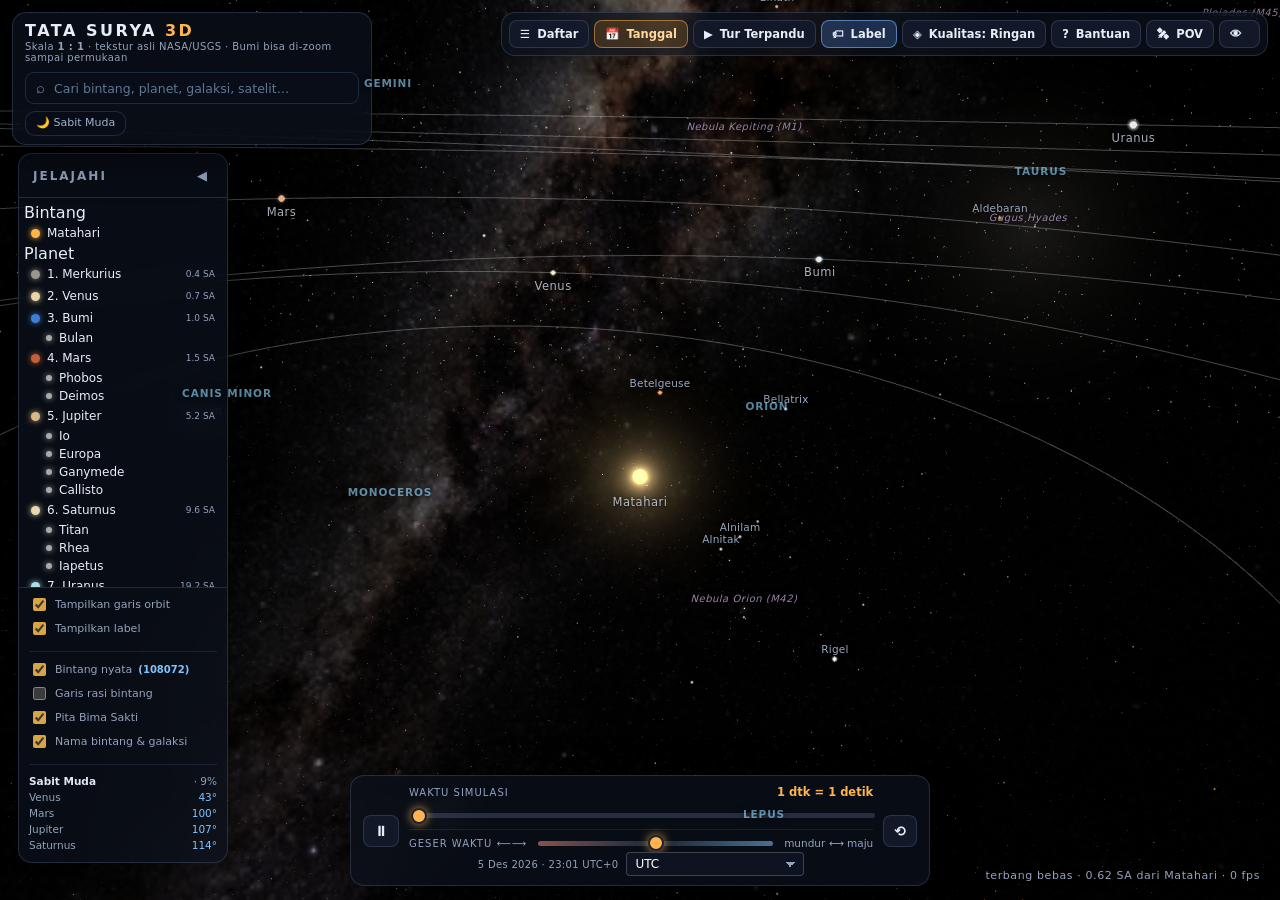
==== index.html @ 49a5f52f "feat: implement realistic multi-scale PBR surface rendering and authentic planetary skies for all bo" ====
<!DOCTYPE html>
<html lang="id">
<head>
<meta charset="utf-8">
<!-- ====================================================================
     VIEWPORT — DIPERBAIKI UNTUK RESPONSIF SEMUA PERANGKAT
     --------------------------------------------------------------------
     PERMINTAAN PENGGUNA: "buat responsif juga di semua devices seperti
     mobile"

     Versi sebelumnya memakai:
         maximum-scale=1, user-scalable=no
     Dua penanda itu MEMBLOKIR pengguna melakukan pinch-zoom halaman —
     melanggar aksesibilitas (WCAG 1.4.4) dan membuat pengguna tidak bisa
     memperbesar teks kecil. Karena aplikasi ini sudah menangani pinch
     sendiri di kanvas (untuk zoom kamera), memblokir zoom halaman tidak
     diperlukan lagi.
     viewport-fit=cover tetap dipakai agar aman di layar berponi (notch).
     ==================================================================== -->
<meta name="viewport" content="width=device-width, initial-scale=1, viewport-fit=cover">
<meta name="theme-color" content="#05070d">
<meta name="mobile-web-app-capable" content="yes">
<meta name="apple-mobile-web-app-capable" content="yes">
<meta name="apple-mobile-web-app-status-bar-style" content="black-translucent">
<meta name="format-detection" content="telephone=no">
<title>Tata Surya 3D — Skala 1:1 dengan Tekstur Asli NASA</title>
<meta name="description" content="Tata surya 3D skala 1:1 dengan tekstur permukaan asli NASA/USGS. Zoom sampai permukaan planet, simulasi waktu dari detik hingga abad.">
<style>
/* =======================================================================
   Gaya tampilan — layar penuh, kaca gelap, aksen hangat
   ======================================================================= */

:root {
  --bg: #05070d;
  --panel: rgba(12, 17, 28, 0.72);
  --panel-solid: rgba(12, 17, 28, 0.94);
  --border: rgba(140, 170, 220, 0.20);
  --text: #e8eef8;
  --muted: #93a3bd;
  --accent: #ffb44d;
  --accent2: #6fb6ff;
  --shadow: 0 10px 40px rgba(0, 0, 0, 0.55);
}

* { box-sizing: border-box; }

html, body {
  margin: 0; padding: 0; width: 100%; height: 100%;
  overflow: hidden; background: var(--bg);
  font-family: "Segoe UI", system-ui, -apple-system, Roboto, "Helvetica Neue", Arial, sans-serif;
  color: var(--text);
  -webkit-font-smoothing: antialiased;
  user-select: none;
}

#app { position: fixed; inset: 0; }
#scene {
  position: absolute; inset: 0; width: 100%; height: 100%; display: block;
  /* PENTING untuk HP: matikan gestur bawaan peramban pada kanvas (pinch
     zoom halaman, pan, double-tap zoom). Tanpa ini, cubitan pengguna
     "bertarung" dengan gestur peramban -> tampilan terasa bolak-balik /
     ter-inversi, dan halaman ikut ter-zoom. */
  touch-action: none;
  -webkit-user-select: none; user-select: none;
  -webkit-tap-highlight-color: transparent;
}

.ui { position: absolute; inset: 0; pointer-events: none; z-index: 10; }
/* chip kecil untuk mengembalikan UI saat mode sembunyi */
.ui-show {
  display: none;
  position: fixed; right: 14px; bottom: 14px; z-index: 300;
  padding: 9px 14px; border-radius: 999px;
  border: 1px solid rgba(120,160,220,.35);
  background: rgba(9,14,26,.85); color: #dfe9fa;
  font-size: 12.5px; cursor: pointer;
}
/* =====================================================================
   MODE SEMBUNYIKAN UI — langit bersih tanpa panel
   ---------------------------------------------------------------------
   Tombol 👁 menambah class hide-ui di body. Semua panel (.ui) disembunyikan
   kecuali chip .ui-show. Label langit ikut disembunyikan supaya tidak ada
   teks yang mengganggu.
   ===================================================================== */
body.hide-ui .ui { display: none; }
body.hide-ui .ui-show { display: block; }
.ui > * { pointer-events: auto; }

/* =======================================================================
   PITA VERTIKAL (band) — dipakai di HP
   ----------------------------------------------------------------------
   Nilai ini adalah CADANGAN; saat aplikasi berjalan, measureBands() di
   60-main.js mengukurnya dari tinggi bilah waktu yang sebenarnya dan
   menimpanya. Dengan begitu tidak ada elemen yang bertumpuk di perangkat
   mana pun (tinggi bilah waktu berbeda-beda karena teks membungkus,
   safe-area, dan ukuran font sistem).
   ======================================================================= */
:root {
  --band-safe: env(safe-area-inset-bottom, 0px);
  --band-time: 168px;
  --band-tools: 64px;
}

/* ---------------- panel kaca ---------------- */
.panel {
  position: absolute;
  background: var(--panel);
  border: 1px solid var(--border);
  border-radius: 14px;
  backdrop-filter: blur(14px) saturate(1.3);
  -webkit-backdrop-filter: blur(14px) saturate(1.3);
  box-shadow: var(--shadow);
  /* Panel UI SELALU di atas label 3D (label punya z-index 1).
     Tanpa ini, label benda (mis. "Mars") tercetak menembus panel info. */
  z-index: 5;
}

/* ---------------- judul ---------------- */
.title-panel {
  top: 12px; left: 12px;
  padding: 8px 12px;
  /* lebar dibatasi supaya tidak melebar menabrak toolbar / panel lain */
  max-width: min(360px, calc(100vw - 24px));
  /* DAFTAR HASIL pencarian berada DI DALAM panel ini. Nilainya lebih tinggi
     dari sidebar JELAJAHI (z-index 5) supaya daftar hasil TIDAK tertutup
     sidebar bila sidebar tidak di-hide. */
  z-index: 50;
}
.title-main { font-size: 16px; font-weight: 700; letter-spacing: 2.5px; }
.title-main span { color: var(--accent); }
.title-sub {
  font-size: 10px; color: var(--muted); letter-spacing: 0.4px; margin-top: 1px;
  /* bungkus ke baris berikutnya, jangan meluber keluar panel */
  overflow-wrap: anywhere;
}

/* ---------------- tombol ---------------- */
.btn {
  appearance: none; border: 1px solid var(--border);
  background: rgba(20, 28, 44, 0.85);
  color: var(--text); font-size: 11.5px; font-weight: 600;
  padding: 6px 10px; border-radius: 8px; cursor: pointer;
  transition: background .15s, border-color .15s, transform .08s, color .15s;
  font-family: inherit;
  white-space: nowrap;
}
.btn:hover { background: rgba(38, 52, 78, 0.95); border-color: rgba(140, 170, 220, 0.42); }
.btn:active { transform: translateY(1px); }
.btn.primary { background: rgba(255, 160, 40, 0.16); border-color: rgba(255, 180, 77, 0.5); color: #ffd9a0; }
.btn.primary:hover { background: rgba(255, 160, 40, 0.28); }
.btn.primary.active { background: rgba(255, 120, 40, 0.32); border-color: #ff9a3c; color: #fff; }
.btn.small { padding: 7px 11px; font-size: 12px; }
.btn.icon { padding: 7px 10px; font-size: 14px; }
.btn.active { background: rgba(90, 150, 255, 0.24); border-color: rgba(120, 180, 255, 0.6); }

.top-buttons {
  top: 12px; right: 12px;
  display: flex; gap: 5px; padding: 7px;
  /* Toolbar TIDAK BOLEH membungkus (wrap) — kalau membungkus, tombolnya
     menimpa panel di bawahnya (keluhan "UI bertumpuk"). Kalau ruang kurang,
     toolbar digeser horizontal, bukan turun baris. */
  flex-wrap: nowrap;
  max-width: calc(100vw - 36px);
  overflow-x: auto;
  overflow-y: hidden;
  scrollbar-width: none;
}
.top-buttons::-webkit-scrollbar { display: none; }
.top-buttons .btn { flex: 0 0 auto; }
.top-buttons .btn .bi { margin-right: 7px; }

/* ---------------- daftar benda ---------------- */
.sidebar {
  /* ====================================================================
     POSISI SIDEBAR — DI BAWAH PANEL JUDUL **DAN** PANEL PENCARIAN
     --------------------------------------------------------------------
     KELUHAN PENGGUNA: "ini ui search nya menimpa ini tertumpuk"

     BUG YANG DIPERBAIKI: ada DUA deklarasi `top` di blok ini —
         top: 140px;                       (dihitung manual, sia-sia)
         top: var(--title-bottom, 92px);   (menimpa yang pertama!)
     `--title-bottom` hanya mengukur tinggi PANEL JUDUL, tidak menghitung
     panel PENCARIAN yang ada di antaranya. Akibatnya sidebar mulai di
     ~92px dan panel pencarian menimpanya.

     PERBAIKAN: `--title-bottom` diukur oleh measureBands() dan kini sudah
     DITAMBAH tinggi panel pencarian + jarak (lihat 60-main.js). Deklarasi
     `top: 140px` yang sia-sia DIHAPUS supaya tidak ada kebingungan.
     Nilai cadangan 92px -> 150px bila JS belum jalan.
     ==================================================================== */
  top: var(--title-bottom, 150px);
  left: 14px; width: 210px;
  max-height: calc(100vh - 180px);
  display: flex; flex-direction: column;
  transition: transform .3s cubic-bezier(.4,0,.2,1), opacity .3s;
}

/* Di desktop lebar sedang judul bisa lebih tinggi dari 74 px; beri jarak
   supaya sidebar tidak menutupi subjudul (terbukti di uji 1280x800:
   panel judul 100 px tinggi sementara sidebar mulai di 92 px). */
@media (min-width: 641px) and (max-width: 1180px) {
  /* ====================================================================
     BUG YANG DIPERBAIKI — ANGKA TETAP 122px MENIMPA POSISI TERUKUR
     --------------------------------------------------------------------
     KELUHAN PENGGUNA: "masih bertumpuk tapi beda tumpukan" (panel JELAJAHI
     menimpa kotak pencarian).

     AKAR MASALAH: media query ini memaksa `top: 122px` dengan ANGKA TETAP,
     sementara aturan utama memakai `top: var(--title-bottom, 150px)` yang
     diukur otomatis dari tinggi panel judul + pencarian. Karena CSS di
     dalam media query datang BELAKANGAN, angka 122px MENIMPA hasil ukur —
     dan 122px terlalu kecil sekarang (panel judul berisi kotak pencarian,
     tingginya ~150px). Akibatnya sidebar naik menimpa kotak pencarian.

     PERBAIKAN: pakai variabel yang sama seperti aturan utama, sehingga
     posisi selalu mengikuti hasil pengukuran (tidak mungkin bertumpuk).
     ==================================================================== */
  .sidebar { top: var(--title-bottom, 150px); max-height: calc(100vh - 240px); }
  .info-panel { top: var(--title-bottom, 150px); }
}
.sidebar.hidden { transform: translateX(-260px); opacity: 0; pointer-events: none; }
.sidebar-head {
  display: flex; justify-content: space-between; align-items: center;
  padding: 11px 14px; font-size: 12px; font-weight: 700;
  letter-spacing: 2px; color: var(--muted); text-transform: uppercase;
  border-bottom: 1px solid var(--border);
}
.sidebar-list { overflow-y: auto; overflow-x: hidden; padding: 5px; flex: 1; }
.sidebar-list::-webkit-scrollbar { width: 6px; }
.sidebar-list::-webkit-scrollbar-track { background: transparent; }
.sidebar-list::-webkit-scrollbar-thumb { background: rgba(140,170,220,.28); border-radius: 3px; }
.sidebar-list::-webkit-scrollbar-thumb:hover { background: rgba(140,170,220,.45); }
.sidebar-foot {
  padding: 7px 10px 9px; border-top: 1px solid var(--border);
  display: flex; flex-direction: column; gap: 5px; font-size: 11px; color: var(--muted);
}
.chk { display: flex; align-items: center; gap: 6px; cursor: pointer; }
.chk input { accent-color: var(--accent); cursor: pointer; }
.chk span { font-size: 11.5px; }
.item {
  display: flex; align-items: center; gap: 7px;
  padding: 4px 7px; border-radius: 6px; cursor: pointer;
  transition: background .1s; font-size: 12px;
}
.item:hover { background: rgba(90, 130, 200, 0.12); }
.item.active { background: rgba(255, 170, 60, 0.12); }
.item .dot {
  width: 9px; height: 9px; border-radius: 50%; flex: none;
  box-shadow: 0 0 6px currentColor;
}
.item .nm { flex: 1; font-size: 12px; overflow: hidden; text-overflow: ellipsis; white-space: nowrap; }
.item .meta { font-size: 9px; color: var(--muted); }
.item.sub { padding-left: 22px; font-size: 11px; padding-top: 2px; padding-bottom: 2px; }
.item.sub .dot { width: 6px; height: 6px; }

/* ---------------- panel info ---------------- */
.info-panel {
  top: 80px; right: 14px; width: 280px;
  padding: 10px 12px 10px;
  display: none;
}
.info-panel.show { display: block; animation: slideIn .28s cubic-bezier(.2,.9,.3,1); }
@keyframes slideIn { from { opacity: 0; transform: translateX(24px); } to { opacity: 1; transform: none; } }
.info-head { display: flex; justify-content: space-between; align-items: flex-start; gap: 8px; margin-bottom: 8px; }
.info-name { font-size: 17px; font-weight: 700; letter-spacing: .2px; }
.info-type { font-size: 10px; color: var(--accent); letter-spacing: 1.2px; text-transform: uppercase; margin-top: 1px; }
.info-table { font-size: 11.5px; }
.info-table .row { display: flex; justify-content: space-between; gap: 10px; padding: 4px 0; }
.info-table .k { color: var(--muted); flex: none; }
.info-table .v { text-align: right; }
.info-actions { display: flex; gap: 6px; margin-top: 10px; }
.info-actions .btn { flex: 1; }

/* ---------------- bilah waktu ---------------- */
.timebar {
  bottom: 14px; left: 50%; transform: translateX(-50%);
  width: min(580px, calc(100vw - 28px));
  padding: 9px 12px;
  display: flex; align-items: center; gap: 10px;
}
.time-mid { flex: 1; }
.time-row { display: flex; justify-content: space-between; align-items: baseline; margin-bottom: 4px; }
.time-label { font-size: 10px; letter-spacing: 1px; color: var(--muted); text-transform: uppercase; }
.time-speed { font-size: 11.5px; font-weight: 700; color: var(--accent); }
.time-date { font-size: 10px; color: var(--muted); margin-top: 3px; text-align: center; letter-spacing: .3px; }

/* --- slider geser waktu (scrub) --- */
.time-scrub-row {
  align-items: center;
  gap: 9px;
  margin: 7px 0 3px;
  padding-top: 7px;
  border-top: 1px solid rgba(140, 170, 220, 0.12);
}
.time-scrub-row .time-label { flex: none; white-space: nowrap; }
.time-scrub-row #timeScrub {
  flex: 1;
  min-width: 0;
  /* trek dua arah: merah redup (mundur) - netral - biru (maju) */
  background: linear-gradient(90deg,
    rgba(240, 138, 122, 0.55) 0%,
    rgba(140, 170, 220, 0.22) 42%,
    rgba(140, 170, 220, 0.22) 58%,
    rgba(122, 196, 255, 0.55) 100%);
}
.time-scrub-val {
  flex: none;
  font-size: 10.5px;
  color: var(--muted);
  min-width: 62px;
  text-align: right;
  font-variant-numeric: tabular-nums;
  transition: color .15s;
}
.time-scrub-val.aktif { color: var(--accent); font-weight: 700; }

/* Di layar sentuh (HP/tablet) slider geser harus nyaman disentuh:
   label di baris atas, slider selebar mungkin, nilai di kanan. */
@media (max-width: 640px), (pointer: coarse) {
  .time-scrub-row {
    display: grid;
    grid-template-columns: 1fr auto;
    grid-template-rows: auto auto;
    gap: 4px 8px;
    margin: 6px 0 2px;
  }
  .time-scrub-row .time-label { grid-column: 1; grid-row: 1; }
  .time-scrub-val { grid-column: 2; grid-row: 1; min-width: 58px; }
  .time-scrub-row #timeScrub {
    grid-column: 1 / -1;
    grid-row: 2;
    width: 100%;
    /* target sentuh: area ketuk 24 px walau trek tetap tipis */
    height: 24px;
    background-size: 100% 5px;
    background-position: center;
    background-repeat: no-repeat;
  }
  .time-scrub-row #timeScrub::-webkit-slider-thumb {
    width: 26px; height: 26px;
  }
  .time-scrub-row #timeScrub::-moz-range-thumb {
    width: 24px; height: 24px;
  }
}
input[type=range] {
  -webkit-appearance: none; appearance: none;
  width: 100%; height: 5px; border-radius: 3px; outline: none;
  background: linear-gradient(90deg, rgba(255,170,60,.75) var(--fill, 10%), rgba(140,170,220,.22) var(--fill, 10%));
  cursor: pointer;
}
input[type=range]::-webkit-slider-thumb {
  -webkit-appearance: none; appearance: none;
  width: 16px; height: 16px; border-radius: 50%;
  background: var(--accent); border: 2px solid #1a2336;
  box-shadow: 0 0 10px rgba(255, 180, 77, .8); cursor: pointer;
}
input[type=range]::-moz-range-thumb {
  width: 14px; height: 14px; border-radius: 50%;
  background: var(--accent); border: 2px solid #1a2336; cursor: pointer;
}

/* ---------------- bantuan ---------------- */
.help-panel {
  top: 50%; left: 50%; transform: translate(-50%, -50%);
  width: min(470px, calc(100vw - 40px));
  padding: 16px 18px; display: none; z-index: 40;
}
.help-panel.show { display: block; animation: popIn .22s cubic-bezier(.2,.9,.3,1); }
@keyframes popIn { from { opacity: 0; transform: translate(-50%, -48%) scale(.97); } to { opacity: 1; transform: translate(-50%, -50%) scale(1); } }
.help-table { width: 100%; border-collapse: collapse; font-size: 12.5px; }
.help-table td { padding: 5px 0; border-bottom: 1px solid rgba(140,170,220,.1); }
.help-table td:first-child { width: 42%; color: var(--accent2); }
kbd {
  display: inline-block; padding: 1px 6px; margin: 0 1px;
  border-radius: 5px; border: 1px solid rgba(140,170,220,.3);
  background: rgba(30, 42, 64, 0.9); font-size: 11px; font-family: inherit;
}
.help-note { margin-top: 11px; font-size: 11.5px; color: var(--muted); line-height: 1.5; }

.mini {
  appearance: none; background: transparent; border: 0; color: var(--muted);
  font-size: 13px; cursor: pointer; padding: 3px 6px; border-radius: 6px;
}
.mini:hover { color: var(--text); background: rgba(140,170,220,.14); }

/* ---------------- latar gelap saat panel terbuka (HP) ----------------
   Menutup laci/bantuan/modal dengan satu ketukan, dan mencegah pengguna
   berinteraksi dengan kanvas di belakangnya. */
.ui-backdrop {
  position: fixed; inset: 0;
  background: rgba(3, 6, 12, 0.62);
  backdrop-filter: blur(3px);
  -webkit-backdrop-filter: blur(3px);
  /* z-index 29: di atas bilah waktu (26), tombol lepas fokus (27), dan
     panel info (28) — tetapi DI BAWAH laci (30) dan modal bantuan/POV (70).
     Jadi saat laci terbuka, laci tetap terang di atas backdrop; saat
     bantuan/POV terbuka, keduanya juga di atas backdrop. */
  z-index: 29;
  display: none;
  /* backdrop harus menerima ketukan walau induknya (#uiRoot) punya
     pointer-events:none — tanpa ini ia tidak bisa diklik sama sekali. */
  pointer-events: auto;
}
.ui-backdrop.show { display: block; animation: fadeIn .18s ease; }
@keyframes fadeIn { from { opacity: 0; } to { opacity: 1; } }

/* ---------------- tombol lepas fokus ----------------
   Muncul saat kamera sedang mengikuti sebuah benda (mode ikuti), supaya
   pengguna bisa keluar tanpa menebak. Di desktop ada tombol Esc/Spasi,
   tapi tombol ini tetap berguna (dan wajib di HP).
   Posisi desktop: tengah-bawah, di atas bilah waktu. */
.focus-exit {
  display: none;
  position: absolute;
  bottom: 132px; left: 50%;
  transform: translateX(-50%);
  z-index: 27;
  border-radius: 20px;
  padding: 8px 16px;
  min-height: 40px;
  font-size: 12px;
  background: rgba(20, 28, 44, 0.92);
}
.focus-exit.show { display: inline-flex; align-items: center; }

/* ---------------- label melayang ---------------- */
#labelLayer { position: absolute; inset: 0; pointer-events: none; overflow: hidden; z-index: 1; }
/* =======================================================================
   LABEL NAMA BINTANG — TEKS BIASA (bukan card)
   -----------------------------------------------------------------------
   KELUHAN PENGGUNA: "untuk penamaan yg di dalam card gini coba buat jadi
   text biasa saja, kalo cursor lewat ke sana jadi tidak bisa scroll zoom
   in zoom out"

   MASALAH: label memakai gaya "card" (background + border + padding).
   Walaupun #labelLayer sudah pointer-events:none, label yang tampak
   seperti tombol membuat pengguna mengira area itu menangkap klik —
   dan memang ada elemen lain (star-focus-panel) yang benar-benar
   menangkap scroll.

   PERBAIKAN:
     1. Gaya label diubah menjadi TEKS BIASA: tanpa background, tanpa
        border, tanpa padding — hanya teks dengan bayangan tipis supaya
        terbaca di atas langit.
     2. pointer-events: none DIPERTEGAS (termasuk untuk anak elemen).
   ======================================================================= */
.flabel {
  position: absolute; transform: translate(-50%, -50%);
  font-size: 11.5px; letter-spacing: .5px; white-space: nowrap;
  color: #dfe9fa;
  /* teks biasa: tanpa kotak/card. Bayangan tipis supaya tetap terbaca. */
  text-shadow: 0 1px 3px #000, 0 0 6px rgba(0,0,0,.85);
  padding: 0; border-radius: 0;
  background: none; border: none;
  /* label TIDAK boleh menangkap event mouse sama sekali */
  pointer-events: none;
  user-select: none;
}
#labelLayer, #labelLayer * { pointer-events: none; }
.flabel.moon { font-size: 10.5px; color: #b9c8e2; }
.flabel.small { opacity: .75; }

/* ---------------- HUD sudut ----------------
   Dulu di kanan-atas dan bisa tertimpa panel info; sekarang di kanan-bawah
   (di bawah bilah waktu pada layar sempit HUD disembunyikan). */
.hud-corner {
  position: absolute; bottom: 18px; right: 20px;
  font-size: 11px; color: var(--muted); letter-spacing: .6px;
  text-align: right; text-shadow: 0 1px 4px #000;
  pointer-events: none;
  max-width: 30vw;
}

/* ---------------- pemuat ---------------- */
#loader, #errorBox {
  position: fixed; inset: 0; z-index: 100;
  display: flex; align-items: center; justify-content: center;
  background: radial-gradient(1200px 700px at 50% 40%, #101a2e 0%, #05070d 70%);
  transition: opacity .7s ease;
}
#loader.done { opacity: 0; pointer-events: none; }
.loader-inner { text-align: center; width: min(420px, 86vw); }
.loader-title { font-size: 27px; font-weight: 700; letter-spacing: 7px; margin-bottom: 12px; }
.loader-title span { color: var(--accent); }
.loader-sub { font-size: 13px; color: var(--muted); margin-bottom: 22px; min-height: 18px; line-height: 1.5; }
.loader-bar {
  height: 4px; border-radius: 3px; overflow: hidden;
  background: rgba(140, 170, 220, 0.16); margin-bottom: 10px;
}
.loader-fill {
  height: 100%; width: 0%;
  background: linear-gradient(90deg, #ff9a3c, #ffd9a0);
  border-radius: 3px; transition: width .25s ease;
  box-shadow: 0 0 14px rgba(255, 170, 60, .8);
}
.loader-pct { font-size: 12px; color: var(--accent); font-weight: 700; letter-spacing: 1px; }
.loader-hint { font-size: 11px; color: #6d7f9c; margin-top: 18px; line-height: 1.5; }

/* =======================================================================
   RESPONSIF — semua perangkat
   ----------------------------------------------------------------------
   Prinsip:
     • Panel yang saling menimpa DILARANG: setiap elemen punya "band"
       vertikal sendiri (atas / tengah / bawah).
     • Target sentuh minimal 44x44 px (pedoman WCAG / Apple HIG).
     • Toolbar TIDAK membungkus (wrap) di desktop — kalau tidak, tombolnya
       menimpa panel di bawahnya seperti pada laporan pengguna.
     • Di HP, toolbar jadi satu baris ikon (label disembunyikan), panel
       info jadi bottom-sheet, dan bilah waktu tetap di bawah.
   ======================================================================= */

/* --- tablet & layar sedang --- */
@media (max-width: 1180px) {
  .top-buttons { gap: 6px; padding: 8px; }
  .btn { padding: 8px 10px; font-size: 12px; }
  .sidebar { width: 208px; }
  .info-panel { width: 268px; }
}

@media (max-width: 980px) {
  .title-sub { display: none; }
  .title-panel { padding: 9px 13px; }
  .title-main { font-size: 15px; letter-spacing: 2.5px; }
  /* daftar benda jadi laci: disembunyikan, bisa dibuka lewat tombol */
  .sidebar {
    width: 240px;
    transform: translateX(-260px);
    opacity: 0;
    pointer-events: none;
    z-index: 30;
    top: var(--title-bottom, 150px);
    max-height: calc(100vh - 260px);
  }
  .sidebar.open {
    transform: none; opacity: 1; pointer-events: auto;
  }
  /* Badge peristiwa jangan menutupi panel di bawah di layar pendek */
  .title-panel .event-badge { display: none; }
  .info-panel { width: 260px; }
  .hud-corner { display: none; }
  /* label 3D di bawah panel supaya tidak menembus */
  #labelLayer { z-index: 1; }
  /* Bilah waktu ikut disesuaikan: left/right penuh, transform dimatikan
     (kalau tidak, translateX(-50%) menggeser bilah keluar layar). */
  .timebar {
    left: 12px; right: 12px;
    width: auto;
    transform: none;
  }
}

/* --- HP: satu kolom, toolbar ikon, laci kiri & panel info --- */
@media (max-width: 640px) {
  .title-panel {
    top: calc(env(safe-area-inset-top, 0px) + 8px);
    left: 10px; right: 10px;
    margin-left: auto;
    margin-right: auto;
    width: calc(100% - 20px);
    max-width: 440px;
    padding: 8px 12px;
    text-align: center;
  }
  .title-main { font-size: 14px; letter-spacing: 2px; }
  .title-panel .search-box {
    margin: 8px auto 0;
    width: 100%;
  }

  /* Backdrop di atas panel judul saat laci terbuka */
  .ui-backdrop {
    z-index: 55;
  }

  /* Sidebar jadi laci geser kiri (left drawer) di HP */
  .sidebar {
    width: min(290px, calc(100vw - 44px));
    max-width: 320px;
    transform: translateX(calc(-100% - 30px));
    opacity: 0;
    pointer-events: none;
    z-index: 60;
    top: calc(env(safe-area-inset-top, 0px) + 8px);
    bottom: calc(env(safe-area-inset-bottom, 0px) + 8px);
    left: calc(env(safe-area-inset-left, 0px) + 8px);
    right: auto;
    height: auto;
    max-height: calc(100vh - 16px);
    max-height: calc(100dvh - 16px);
    border-radius: 14px;
    box-shadow: 0 12px 36px rgba(0,0,0,0.7), 0 0 0 1px rgba(140,170,220,0.22);
    transition: transform .28s cubic-bezier(.16,1,.3,1), opacity .25s ease;
  }
  .sidebar.open {
    transform: translateX(0);
    opacity: 1;
    pointer-events: auto;
  }
  /* tombol buka/tutup sidebar */
  #btnSidebar { display: block; }

  /* ======================================================================
     TATA LETAK HP — sistem "band" vertikal

  /* toolbar: tepat di atas bilah waktu */
  .top-buttons {
    top: auto;
    bottom: calc(var(--band-safe) + var(--band-time));
    left: calc(env(safe-area-inset-left, 0px) + 10px);
    right: calc(env(safe-area-inset-right, 0px) + 10px);
    display: flex;
    flex-wrap: nowrap;
    /* Trik centering + scroll: flex-start + auto-margin di ujung.
       Kalau muat, tombol terlihat terpusat; kalau tidak muat (HP 360 px),
       tombol pertama tetap terlihat utuh dan baris bisa digeser. */
    justify-content: flex-start;
    gap: 4px;
    padding: 4px;
    overflow-x: auto;
    overflow-y: hidden;
    -webkit-overflow-scrolling: touch;
    scrollbar-width: none;
  }
  .top-buttons::-webkit-scrollbar { display: none; }
  .top-buttons .btn:first-child { margin-left: auto; }
  .top-buttons .btn:last-child { margin-right: auto; }
  /* 7 tombol × 44 px + 6 × 4 px gap + 8 px padding = 340 px: muat utuh
     di viewport 390 px, dan tetap bisa digeser di 360 px.
     44 px = minimum target sentuh WCAG. */
  .top-buttons .btn {
    flex: 0 0 auto;
    min-width: 44px;
    min-height: 44px;
    padding: 7px;
    display: inline-flex;
    align-items: center;
    justify-content: center;
  }
  .top-buttons .btn .bt { display: none; }      /* hanya ikon */
  .top-buttons .btn .bi { font-size: 17px; line-height: 1; margin-right: 0; }

  /* panel info: bottom-sheet DI ATAS toolbar — tidak menutupi bilah waktu,
     dan tombol-tombolnya tetap bisa dijangkau jempol */
  .info-panel {
    top: auto;
    bottom: calc(var(--band-safe) + var(--band-time) + var(--band-tools));
    left: 10px; right: 10px;
    width: auto;
    max-height: 42vh;
    overflow-y: auto;
    padding: 12px 14px 11px;
    z-index: 28;
  }
  .info-panel.show { animation: fadeIn .2s ease; }
  .info-name { font-size: 17px; }
  .info-table { font-size: 12px; }
  .info-panel .info-actions { display: flex; gap: 6px; flex-wrap: wrap; }
  .info-panel .btn.small {
    flex: 1 1 auto; min-width: 88px; min-height: 42px;
    padding: 8px 10px; font-size: 12px;
  }

  /* bilah waktu: paling bawah, aman dari notch DAN home indicator */
  .timebar {
    bottom: calc(var(--band-safe) + 10px);
    left: calc(env(safe-area-inset-left, 0px) + 10px);
    right: calc(env(safe-area-inset-right, 0px) + 10px);
    width: auto;
    /* jangan pakai transform translateX(-50%) dari aturan dasar — kalau
       left/right sudah 10px, transform itu menggeser bilah keluar layar */
    transform: none;
    margin: 0;
    padding: 9px 11px;
    gap: 9px;
    border-radius: 12px;
    z-index: 26;
  }
  .time-label { font-size: 9.5px; letter-spacing: 1px; }
  .time-speed { font-size: 11px; }
  .time-date { flex-wrap: wrap; gap: 6px; justify-content: center; }
  #tzSelect { min-width: 130px; font-size: 12px; padding: 5px 7px; }
  .btn.icon, #btnPause, #btnNow {
    min-height: 42px; min-width: 42px; padding: 9px;
  }

  /* tombol lipat daftar: target sentuh 44 px (WCAG) */
  #btnSidebar {
    min-width: 44px; min-height: 44px;
    display: inline-flex; align-items: center; justify-content: center;
    font-size: 16px;
  }

  /* badge peristiwa: sudah di dalam panel judul — tinggal dirapikan */
  .event-badge {
    font-size: 10.5px; padding: 4px 9px;
    text-align: left;
  }

  /* panel bantuan & modal POV */
  .help-panel {
    top: calc(env(safe-area-inset-top, 0px) + 56px);
    left: 10px; right: 10px;
    width: auto;
    max-height: 62vh; overflow-y: auto;
    transform: none;
    z-index: 70;
  }
  /* animasi TANPA translate: aturan desktop memakai translate(-50%,-50%),
     dan kalau keyframe itu dipakai di HP (yang transform:none) panelnya
     tergeser keluar layar -> terpotong tepi kiri (terbukti di uji). */
  .help-panel.show { animation: fadeIn .18s ease; }
  .help-table { font-size: 12px; }
  .help-table td { padding: 6px 8px; }
  .earthview-modal {
    width: calc(100vw - 20px);
    max-width: 340px;
    max-height: 78vh;
    overflow-y: auto;
    padding: 13px;
    z-index: 70;
  }
  .evm-input { width: 100%; font-size: 14px; padding: 8px 10px; }
  .evm-btns { flex-direction: column; }
  .evm-btns button { min-height: 44px; }

  /* tombol lepas fokus: di HP taruh di atas (dekat judul) supaya tidak
     berebut ruang dengan toolbar & bilah waktu di bawah */
  .focus-exit {
    bottom: auto;
    top: calc(env(safe-area-inset-top, 0px) + 56px);
    left: 50%;
    transform: translateX(-50%);
    padding: 8px 16px;
    min-height: 40px;
    font-size: 12px;
    border-radius: 20px;
    z-index: 27;
    background: rgba(20, 28, 44, 0.92);
  }
}

/* --- layar sangat pendek (HP landscape): rapatkan --- */
@media (max-height: 560px) {
  .title-panel { display: none; }
  .top-buttons { bottom: calc(env(safe-area-inset-bottom, 0px) + var(--band-time)); }
  .info-panel {
    max-height: 34vh;
    bottom: calc(env(safe-area-inset-bottom, 0px) + var(--band-time) + var(--band-tools));
  }
  .event-badge { top: 8px; }
  /* di landscape bilah waktu dipadatkan: sembunyikan baris tanggal,
     tanggal sudah tampil di HUD */
  .time-date { display: none; }
}

/* --- desktop pendek: panel atas/bawah disesuaikan --- */
@media (max-height: 760px) and (min-width: 641px) {
  .title-sub { display: none; }
  /* Badge peristiwa disembunyikan di layar pendek: tanpa ini panel judul
     lebih tinggi dari slot yang tersedia dan badge "Purnama" terpotong
     oleh panel Jelajahi di bawahnya (terlihat di uji screenshot). */
  .title-panel .event-badge { display: none; }
  .title-panel { padding: 9px 14px 8px; }
  .title-main { font-size: 16px; }
  /* ==================================================================
     BUG YANG DIPERBAIKI — ANGKA TETAP 74px MENIMPA POSISI TERUKUR
     ------------------------------------------------------------------
     Sama seperti media query 641-1180px: angka tetap 74px menimpa
     `var(--title-bottom)` yang diukur otomatis, sehingga sidebar naik dan
     menimpa kotak pencarian (keluhan "masih bertumpuk tapi beda tumpukan").
     Sekarang memakai variabel yang sama -> selalu mengikuti hasil ukur.
     ================================================================== */
  .sidebar { top: var(--title-bottom, 150px); max-height: calc(100vh - 170px); }
  .info-panel { top: var(--title-bottom, 150px); max-height: calc(100vh - 190px); overflow-y: auto; }
}

/* --- HP sangat sempit (<=374 px): perkecil toolbar sedikit supaya
   7 tombol muat penuh tanpa perlu digeser. Target sentuh tetap 42 px
   (di atas minimum praktis 40 px), dan tombol tetap bisa digeser
   horizontal bila layarnya lebih sempit lagi. --- */
@media (max-width: 374px) {
  .top-buttons { gap: 3px; padding: 3px; }
  .top-buttons .btn { min-width: 42px; min-height: 42px; padding: 6px; }
  .top-buttons .btn .bi { font-size: 16px; }
}

/* =======================================================================
   RESPONSIF TAMBAHAN — SEMUA PERANGKAT
   -----------------------------------------------------------------------
   PERMINTAAN PENGGUNA: "buat responsif juga di semua devices seperti
   mobile"

   Media query yang SUDAH ADA menangani: <=374px, <=640px, <=980px,
   <=1180px, tinggi <=560px, tinggi 560-760px.

   Yang DITAMBAHKAN di sini adalah celah yang belum tertangani:
     1. TABLET PORTRAIT (641-900px)
     2. HP LANDSCAPE (tinggi <= 500px)
     3. LAYAR SANGAT BESAR (>1920px)
     4. SAFE AREA (layar berponi) untuk semua ukuran
     5. Penyesuaian ORIENTASI
     6. TARGET SENTUH (perangkat sentuh)
     7. Preferensi "kurangi gerak"
   ======================================================================= */

/* ---- 1. TABLET PORTRAIT (641-900px) ---- */
@media (min-width: 641px) and (max-width: 900px) {
  .sidebar { width: 200px; }
  .info-panel { width: 250px; }
  .title-sub { font-size: 10.5px; }
  .timebar { left: 12px; right: 12px; }
}

/* ---- 2. HP LANDSCAPE (tinggi <= 500px) ---- */
@media (max-height: 500px) and (orientation: landscape) {
  .title-panel {
    top: calc(env(safe-area-inset-top, 0px) + 6px);
    left: 8px; padding: 5px 10px;
  }
  .title-main { font-size: 13px; letter-spacing: 2px; }
  .title-sub { display: none; }
  .search-box { margin-top: 5px; padding: 4px 8px; }
  #searchInput { font-size: 11.5px; }
  .search-results { max-height: 180px; }

  .top-buttons {
    top: calc(env(safe-area-inset-top, 0px) + 6px);
    right: 8px; gap: 4px; padding: 5px;
  }
  .btn { padding: 6px 8px; font-size: 11px; }

  /* bilah waktu di kiri bawah, tidak lagi di tengah */
  .timebar {
    left: 8px; right: auto;
    bottom: calc(env(safe-area-inset-bottom, 0px) + 6px);
    max-width: 46vw;
    transform: none;
    padding: 6px 10px;
  }
  .hud { font-size: 10px; }
  .info-panel { max-height: 40vh; }
  .sidebar {
    top: calc(env(safe-area-inset-top, 0px) + 6px);
    bottom: calc(env(safe-area-inset-bottom, 0px) + 6px);
    left: calc(env(safe-area-inset-left, 0px) + 6px);
    width: min(280px, 45vw);
    max-height: calc(100vh - 12px);
    max-height: calc(100dvh - 12px);
  }
}

/* ---- 3. LAYAR SANGAT BESAR (>1920px) ---- */
@media (min-width: 1921px) {
  .title-main { font-size: 22px; letter-spacing: 5px; }
  .title-sub { font-size: 13px; }
  .sidebar { width: 288px; }
  .sidebar-list { font-size: 14px; }
  .info-panel { width: 340px; font-size: 13.5px; }
  .btn { padding: 11px 16px; font-size: 14px; }
  .search-box { padding: 9px 13px; }
  #searchInput { font-size: 14.5px; }
  .sr-item { font-size: 13.5px; padding: 8px 13px; }
  .hud { font-size: 13px; }
  .flabel { font-size: 14px; }
}

/* ---- 4. SAFE AREA (layar berponi) untuk semua ukuran ---- */
@supports (padding: env(safe-area-inset-left)) {
  @media (min-width: 641px) {
    .sidebar { left: calc(18px + env(safe-area-inset-left, 0px)); }
  }
  .info-panel { right: calc(18px + env(safe-area-inset-right, 0px)); }
  .timebar { bottom: calc(14px + env(safe-area-inset-bottom, 0px)); }
}

/* ---- 5. PENYESUAIAN ORIENTASI ---- */
@media (orientation: portrait) and (max-width: 640px) {
  .info-panel { max-height: 34vh; }
}
@media (orientation: landscape) and (min-width: 641px) {
  .sidebar { max-height: calc(100vh - 190px); }
}

/* ---- 6. TARGET SENTUH: perbesar area sentuh ---- */
@media (pointer: coarse) {
  .btn { min-height: 38px; }
  .sidebar-list .body-item { min-height: 38px; }
  .sr-item { min-height: 38px; }
  .chk input[type="checkbox"] { width: 17px; height: 17px; }
}

/* ---- 7. HORMATI PENGATURAN "KURANGI GERAK" ---- */
@media (prefers-reduced-motion: reduce) {
  *, *::before, *::after {
    animation-duration: .01ms !important;
    animation-iteration-count: 1 !important;
    transition-duration: .01ms !important;
  }
}

/* =======================================================================
   PANEL TANGGAL & PERISTIWA LANGIT
   ======================================================================= */
.date-panel {
  position: fixed;
  top: 86px;             /* di bawah toolbar (toolbar berakhir ≈ 78 px) */
  left: 50%;
  transform: translateX(-50%);
  width: min(420px, calc(100vw - 32px));
  /* Batas tinggi harus memperhitungkan: top (86 px) + bilah waktu di bawah
     (--band-time) + margin. Sebelumnya calc(100vh - 150px) membuat panel
     turun sampai menimpa bilah waktu (terbukti di uji screenshot: chip
     terakhir terpotong dan label timeline tertutup). */
  max-height: calc(100vh - 86px - var(--band-time, 150px) - 12px);
  background: rgba(10, 14, 24, 0.96);
  border: 1px solid rgba(120, 160, 220, 0.28);
  border-radius: 14px;
  box-shadow: 0 18px 50px rgba(0, 0, 0, 0.6);
  z-index: 60;
  display: flex;
  flex-direction: column;
  backdrop-filter: blur(10px);
}
.date-panel.hidden { display: none; }

.dp-head {
  display: flex; align-items: center; justify-content: space-between;
  padding: 12px 14px; border-bottom: 1px solid rgba(120, 160, 220, 0.18);
}
.dp-title { font-size: 13px; font-weight: 600; letter-spacing: 0.2px; }
.dp-close {
  background: none; border: none; color: #9ab; cursor: pointer;
  font-size: 15px; padding: 2px 6px; border-radius: 6px;
}
.dp-close:hover { background: rgba(255, 255, 255, 0.08); color: #fff; }

.dp-body { padding: 12px 14px 16px; overflow-y: auto; }

.dp-row { display: flex; align-items: center; gap: 10px; margin-bottom: 8px; }
.dp-row label { font-size: 11.5px; color: #8fa4bd; min-width: 74px; }
.dp-row-2 { gap: 8px; }
.dp-row-2 .dp-input { flex: 1; min-width: 0; }

.dp-input {
  flex: 1; background: rgba(255, 255, 255, 0.06);
  border: 1px solid rgba(120, 160, 220, 0.22);
  border-radius: 8px; color: #e8eef8; padding: 7px 9px;
  font-size: 12px; font-family: inherit;
}
.dp-input:focus { outline: none; border-color: rgba(140, 190, 255, 0.55); }

.dp-btns { display: flex; gap: 8px; margin: 10px 0 8px; }
.dp-btns .btn { flex: 1; }

.dp-quick { display: flex; gap: 5px; flex-wrap: wrap; margin-bottom: 10px; }
.dp-chip {
  background: rgba(255, 255, 255, 0.05);
  border: 1px solid rgba(120, 160, 220, 0.18);
  border-radius: 20px; color: #9fb4cc; font-size: 10.5px;
  padding: 4px 9px; cursor: pointer; font-family: inherit;
}
.dp-chip:hover { background: rgba(140, 190, 255, 0.16); color: #fff; }

/* chip pemilih jenis peristiwa (pencarian universal) */
.dp-chips {
  display: flex; flex-wrap: wrap; gap: 5px;
  margin-bottom: 9px;
}
.dp-chips .dp-chip {
  font-size: 10.5px;
  opacity: 0.55;
  transition: opacity .15s, background .15s, border-color .15s;
}
.dp-chips .dp-chip.on {
  opacity: 1;
  background: rgba(90, 150, 255, 0.20);
  border-color: rgba(120, 180, 255, 0.55);
  color: #e8f0fb;
}
/* baris ringkasan hasil pencarian */
.dp-result-count {
  font-size: 10.5px; color: #7fc4ff;
  padding: 4px 2px 7px;
  font-variant-numeric: tabular-nums;
}

.dp-current {
  font-size: 11.5px; color: #7fc4ff; padding: 7px 9px;
  background: rgba(60, 120, 200, 0.12);
  border-radius: 8px; margin-bottom: 12px;
  font-variant-numeric: tabular-nums;
}

.dp-section { margin-top: 12px; }
.dp-section-title {
  font-size: 10.5px; text-transform: uppercase; letter-spacing: 0.8px;
  color: #6d8299; margin-bottom: 7px;
}

.dp-events, .dp-results { display: flex; flex-direction: column; gap: 5px; }
/* Daftar hasil pencarian: di desktop dibatasi 260 px dengan scroll sendiri
   (panel desktop jarang lebih tinggi dari itu). Di HP batas ini dilepas —
   lihat media query — supaya cukup satu scroll panel saja. */
.dp-results { max-height: 260px; overflow-y: auto; margin-top: 8px; }

.dp-event, .dp-result {
  display: flex; align-items: flex-start; gap: 8px;
  padding: 7px 9px; border-radius: 8px;
  background: rgba(255, 255, 255, 0.035);
  border: 1px solid rgba(120, 160, 220, 0.1);
  font-size: 11.5px;
}
.dp-result { cursor: pointer; }
.dp-result:hover { background: rgba(140, 190, 255, 0.14); }
.dp-event.penting {
  background: rgba(255, 170, 60, 0.13);
  border-color: rgba(255, 190, 90, 0.4);
}
.dp-ev-ikon { font-size: 14px; line-height: 1.2; }
.dp-ev-text { display: flex; flex-direction: column; gap: 1px; min-width: 0; }
.dp-ev-text b { color: #dfe8f4; font-weight: 600; }
.dp-ev-text i { color: #8fa4bd; font-style: normal; font-size: 10.5px; }
.dp-empty { font-size: 11px; color: #6d8299; padding: 6px 0; }

/* lencana peristiwa — DI DALAM panel judul (dulu position:fixed dan
   menimpa judul/toolbar; sekarang mengalir normal di bawah judul) */
.event-badge {
  margin-top: 7px;
  font-size: 11px; padding: 4px 10px; border-radius: 10px;
  background: rgba(10, 14, 24, 0.55); color: #9fb4cc;
  border: 1px solid rgba(120, 160, 220, 0.2);
  display: inline-block; max-width: 100%;
  white-space: normal; line-height: 1.35;
  pointer-events: none;
}
.event-badge.aktif {
  background: rgba(255, 150, 40, 0.9); color: #1a1005;
  border-color: rgba(255, 200, 120, 0.9); font-weight: 700;
}

/* Di HP & layar sempit toolbar pindah ke bawah dan panel judul dipadatkan;
   panel tanggal tidak perlu ruang toolbar di atas. */
@media (max-width: 640px) {
  .date-panel {
    top: calc(env(safe-area-inset-top, 0px) + 56px);
    left: 10px; right: 10px;
    width: auto;
    transform: none;
    max-height: calc(100vh - 56px - var(--band-time, 168px) - var(--band-tools, 64px) - 10px);
  }
  /* Di HP: JANGAN beri scroll sendiri pada daftar hasil — cukup pakai
     scroll panel (.dp-body). Scroll bersarang (nested) membuat daftar
     melar keluar panel (terbukti: resultsBottom 2699 px vs panelBottom
     598 px) dan membingungkan pengguna. */
  .dp-results { max-height: none; flex: 0 0 auto; }
  .dp-events { max-height: none; }
}

/* =======================================================================
   LABEL BINTANG, GALAKSI, DAN KETERANGAN LANGIT
   ======================================================================= */

/* label bintang: lebih kecil dan redup daripada label planet, supaya
   tidak bersaing dengan UI utama */
.flabel.star-label {
  color: #b8cce8;
  font-size: 10.5px;
  opacity: 0.82;
  text-shadow: 0 0 6px rgba(0, 0, 0, 0.95), 0 0 2px rgba(0, 0, 0, 1);
  letter-spacing: 0.2px;
}

/* label galaksi & nebula: warna berbeda agar jelas ini objek jauh */
.flabel.galaxy-label {
  color: #d8b8f0;
  font-size: 10px;
  opacity: 0.7;
  font-style: italic;
  text-shadow: 0 0 6px rgba(0, 0, 0, 0.95), 0 0 2px rgba(0, 0, 0, 1);
}

/* kontrol langit di sidebar */
.sky-toggles {
  margin-top: 8px;
  padding-top: 8px;
  border-top: 1px solid rgba(120, 160, 220, 0.14);
  display: flex;
  flex-direction: column;
  gap: 5px;
}
.sky-toggles .chk b {
  color: #7fc4ff;
  font-weight: 600;
  font-size: 10px;
}

/* =======================================================================
   PEMILIH ZONA WAKTU
   ======================================================================= */
.time-date {
  display: flex;
  align-items: center;
  justify-content: center;
  gap: 8px;
  flex-wrap: wrap;
}

#tzSelect {
  background: rgba(255, 255, 255, 0.07);
  color: #dfe7f2;
  border: 1px solid rgba(160, 190, 235, 0.28);
  border-radius: 6px;
  padding: 2px 6px;
  font-size: 11px;
  font-family: inherit;
  cursor: pointer;
  outline: none;
  transition: background 0.15s, border-color 0.15s;
}

#tzSelect:hover {
  background: rgba(255, 255, 255, 0.13);
  border-color: rgba(160, 190, 235, 0.5);
}

#tzSelect:focus {
  border-color: #7aa7e0;
  box-shadow: 0 0 0 2px rgba(122, 167, 224, 0.22);
}

#tzSelect option {
  background: #10161f;
  color: #dfe7f2;
}

/* =======================================================================
   TEMPORAL ACCURACY BADGE — sekarang DI DALAM panel tanggal
   (dulu position:fixed di kanan atas dan menimpa panel info)
   ======================================================================= */
.temporal-badge {
  display: flex;
  flex-direction: column;
  gap: 4px;
  padding: 7px 9px;
  border: 1px solid rgba(140, 170, 220, 0.18);
  border-radius: 8px;
  background: rgba(255, 255, 255, 0.035);
}

.tb-line {
  font-size: 10.5px;
  line-height: 1.45;
  color: #9fb4cc;
  white-space: normal;
}
.tb-line.tb-ok   { color: #7fd89a; }
.tb-line.tb-warn { color: #e8c56a; }
.tb-line.tb-bad  { color: #f08a7a; }

/* =======================================================================
   PANEL PENGAMAT (mode POV Bumi)
   =======================================================================
   BUG YANG DIPERBAIKI (keluhan: "ui ini nya juga masih bertumpuk"):

   Versi sebelumnya memakai `bottom: 96px` — angka TETAP. Tinggi bilah
   waktu (timeBar) berubah-ubah: di desktop ~110 px, di jendela sempit
   bisa ~150 px karena kontrolnya membungkus. Akibatnya panel pengamat
   MENIMPA baris "WAKTU SIMULASI" di dalam bilah itu.

   Terbukti dari tangkapan pengguna: pil "Bumi · 6.2° LS, 106.8° BT ·
   🌙 malam" duduk tepat di atas label "WAKTU SIMULASI".

   PERBAIKAN: pakai variabel --band-time yang SUDAH diukur oleh
   measureBands() (tinggi bilah waktu + jarak lega 24 px). Dengan begitu
   panel selalu berada DI ATAS bilah, berapa pun tingginya.
   Cadangan 140px bila JS belum jalan (bilah waktu belum terukur).
   ======================================================================= */
.observer-panel {
  bottom: var(--band-time, 140px); left: 50%; transform: translateX(-50%);
  display: none;
  align-items: center;
  gap: 9px;
  padding: 8px 10px 8px 12px;
  font-size: 12px;
  max-width: min(420px, calc(100vw - 36px));
  z-index: 30;
}
.observer-panel.show { display: flex; }
.obs-dot {
  width: 8px; height: 8px; border-radius: 50%; flex: none;
  background: #55e08a;
  box-shadow: 0 0 10px #55e08a;
  animation: obsPulse 1.8s ease-in-out infinite;
}
@keyframes obsPulse {
  0%, 100% { opacity: 1; transform: scale(1); }
  50% { opacity: 0.55; transform: scale(0.82); }
}
.obs-text { flex: 1; color: #cfe0f4; letter-spacing: 0.2px; }

/* PENTING — override mobile memakai selektor ID (#observerPanel) supaya
   specificity-nya (1,0,0) LEBIH TINGGI dari aturan dasar .observer-panel
   (0,1,0) di atas. Dengan begini urutan pemuatan file CSS tidak lagi
   menentukan: tanpa ini, `top` dari media query + `bottom` dari aturan
   dasar bisa aktif bersamaan dan panel melar menutupi seluruh layar
   (terbukti di uji viewport 390×844). */
@media (max-width: 640px) {
  #observerPanel {
    top: var(--title-bottom, 90px);
    left: calc(env(safe-area-inset-left, 0px) + 10px);
    right: calc(env(safe-area-inset-right, 0px) + 10px);
    bottom: auto;
    transform: none;
    max-width: none;
    font-size: 11.5px;
  }
}

/* keterangan langit */
.sky-info {
  margin-top: 8px;
  padding-top: 8px;
  border-top: 1px solid rgba(120, 160, 220, 0.14);
  font-size: 10.5px;
  color: #8fa4bd;
}
.sky-line {
  display: flex;
  justify-content: space-between;
  gap: 8px;
  padding: 2px 0;
  /* jangan meluber keluar panel: bungkus ke baris berikutnya */
  flex-wrap: wrap;
  min-width: 0;
}
.sky-line b { color: #dfe8f4; font-weight: 600; }
.sky-line span { color: #7fc4ff; font-variant-numeric: tabular-nums; white-space: nowrap; }

/* =======================================================================
   STRIP KOMPAS ARAH MATA ANGIN (mode POV)
   -----------------------------------------------------------------------
   PERMINTAAN PENGGUNA: "tambahkan juga arah mata angin".

   Cara kerja (sama seperti Stellarium): strip horizontal di bagian atas
   layar yang menampilkan huruf arah (U/T/S/B dan mata angin antara).
   Strip BERGESER mengikuti azimut kamera, sehingga huruf yang tepat di
   tengah penanda adalah arah yang sedang dipandang.

   Skala: 45 derajat per mata angin (8 arah utama).
     U=Utara(0)  TL=Timur Laut(45)  T=Timur(90)  TG=Tenggara(135)
     S=Selatan(180) BD=Barat Daya(225) B=Barat(270) BL=Barat Laut(315)

   Hanya tampil saat POV aktif (kelas .show ditambahkan oleh JS).
   ======================================================================= */
.compass-strip {
  position: fixed;
  top: calc(env(safe-area-inset-top, 0px) + 62px);
  left: 50%;
  transform: translateX(-50%);
  width: min(520px, calc(100vw - 24px));
  height: 34px;
  overflow: hidden;
  display: none;
  z-index: 28;
  /* tepi kiri/kanan memudar supaya tidak terlihat terpotong tajam */
  -webkit-mask-image: linear-gradient(90deg, transparent 0, #000 12%, #000 88%, transparent 100%);
  mask-image: linear-gradient(90deg, transparent 0, #000 12%, #000 88%, transparent 100%);
  pointer-events: none;
}
.compass-strip.show { display: block; }
.compass-track {
  position: absolute;
  top: 0; left: 0; height: 100%;
  will-change: transform;
}
.compass-tick {
  position: absolute;
  top: 0;
  transform: translateX(-50%);
  display: flex;
  flex-direction: column;
  align-items: center;
  gap: 1px;
  font-size: 11px;
  font-weight: 600;
  color: #9fb4cc;
  letter-spacing: 0.5px;
  text-shadow: 0 1px 3px rgba(0,0,0,.85);
  white-space: nowrap;
}
.compass-tick.minor { font-size: 9px; font-weight: 500; color: #6d8199; }
.compass-tick.cardinal { color: #ffd479; font-size: 13px; }
.compass-tick .tick-line {
  width: 1px; height: 5px; background: currentColor; opacity: .65;
}
.compass-tick.cardinal .tick-line { height: 8px; opacity: .95; }
/* penanda tengah: menunjukkan arah pandang saat ini */
.compass-center {
  position: absolute;
  top: 0; left: 50%;
  width: 2px; height: 100%;
  margin-left: -1px;
  background: linear-gradient(180deg, #ffb44d, rgba(255,180,77,.15));
  box-shadow: 0 0 6px rgba(255,180,77,.7);
}
.compass-deg {
  position: absolute;
  bottom: -1px; left: 50%;
  transform: translateX(-50%);
  font-size: 10px;
  font-weight: 700;
  color: #ffb44d;
  letter-spacing: .5px;
  text-shadow: 0 1px 3px rgba(0,0,0,.9);
  font-variant-numeric: tabular-nums;
}
/* di HP: kompas lebih kecil dan lebih dekat ke atas */
@media (max-width: 640px) {
  .compass-strip {
    top: calc(env(safe-area-inset-top, 0px) + 52px);
    width: calc(100vw - 16px);
    height: 30px;
  }
  .compass-tick { font-size: 10px; }
  .compass-tick.cardinal { font-size: 12px; }
}

/* =======================================================================
   LABEL NAMA RASI BINTANG (gaya Stellarium)
   -----------------------------------------------------------------------
   PERMINTAAN PENGGUNA: "mana kontelasi yg lain seperti stellarium knapa
   pada tidak ada?"
   Nama rasi ditampilkan sebagai teks kecil di posisi pusat rasi, mirip
   label rasi di Stellarium. Warnanya cyan lembut agar selaras dengan
   garis rasi, tidak mencolok.
   ======================================================================= */
.constellation-labels {
  position: fixed;
  inset: 0;
  pointer-events: none;
  z-index: 12;
  overflow: hidden;
}
.constellation-label {
  position: absolute;
  transform: translate(-50%, -50%);
  font-size: 10.5px;
  font-weight: 600;
  letter-spacing: 0.9px;
  color: #8fd8ff;
  opacity: 0.62;
  text-shadow: 0 1px 4px rgba(0, 0, 0, .95), 0 0 8px rgba(0, 0, 0, .8);
  white-space: nowrap;
  pointer-events: none;
  text-transform: uppercase;
  font-variant: small-caps;
}
@media (max-width: 640px) {
  .constellation-label { font-size: 9px; letter-spacing: 0.6px; }
}

/* =======================================================================
   PANEL INFO BINTANG TERFOKUS (gaya panel objek Stellarium)
   -----------------------------------------------------------------------
   PERMINTAAN PENGGUNA: "coba tiru zoom stellarium yg bisa zoom semua
   planet, bintang, dan objek langit lainnya".
   Saat bintang diklik, panel kecil ini muncul di dekat bintang dan
   menampilkan nama, magnitudo, jarak, dan kelas spektrum.
   ======================================================================= */
.star-focus-panel {
  position: fixed;
  display: none;
  min-width: 158px;
  padding: 7px 9px;
  font-size: 11.5px;
  transform: translateX(-50%);
  z-index: 26;
  /* ====================================================================
     BUG YANG DIPERBAIKI — PANEL INI MENANGKAP SCROLL MOUSE
     --------------------------------------------------------------------
     KELUHAN PENGGUNA: "untuk penamaan yg di dalam card gini coba buat jadi
     text biasa saja, kalo cursor lewat ke sana jadi tidak bisa scroll zoom
     in zoom out"

     `pointer-events: auto` membuat panel ini MENERIMA event mouse. Saat
     kursor melintasi panel, roda mouse tidak sampai ke canvas — sehingga
     zoom masuk/keluar tidak berfungsi.
     PERBAIKAN: pointer-events: none. Panel hanya menampilkan informasi,
     tidak perlu interaksi (tombol tutup sudah dihapus).
     ==================================================================== */
  pointer-events: none;
  transition: opacity .18s;
}
.star-focus-panel.show { display: block; }
.sf-head {
  display: flex; align-items: center; gap: 6px;
  padding-bottom: 5px; margin-bottom: 5px;
  border-bottom: 1px solid rgba(120,160,220,.16);
}
.sf-head b { flex: 1; color: #ffe9a8; font-size: 12.5px; }
.sf-dot {
  width: 9px; height: 9px; border-radius: 50%; flex: none;
  box-shadow: 0 0 6px currentColor;
}
.sf-row {
  display: flex; justify-content: space-between; gap: 10px;
  padding: 1.5px 0; color: #9fb4cc;
}
.sf-row b { color: #e6eefc; font-variant-numeric: tabular-nums; }

/* =======================================================================
   PENCARIAN BENDA LANGIT — DI DALAM PANEL JUDUL
   -----------------------------------------------------------------------
   KELUHAN BERULANG: "ui nya masih bertumpuk" / "ini ui search nya menimpa
   ini tertumpuk"

   Panel pencarian dahulu elemen `position: fixed` TERPISAH di top:92px,
   sementara sidebar juga diposisikan fixed — dan setiap kali tinggi panel
   judul berubah, keduanya saling menimpa.

   Sekarang kotak pencarian berada DI DALAM panel judul (aliran normal),
   jadi TIDAK MUNGKIN bertumpuk. Hanya daftar hasil yang mengambang
   (position:absolute) supaya bisa keluar dari panel saat dibuka.
   ======================================================================= */
.search-box {
  display: flex; align-items: center; gap: 7px;
  margin-top: 9px;
  padding: 6px 10px;
  border-radius: 9px;
  background: rgba(10, 16, 28, 0.55);
  border: 1px solid rgba(120, 160, 220, 0.20);
}
.search-icon { color: #6f8bb0; font-size: 15px; flex: none; }
#searchInput {
  flex: 1; min-width: 0;
  background: transparent; border: none; outline: none;
  color: #e8f0fb; font-size: 12.5px;
  font-family: inherit;
}
#searchInput::placeholder { color: #5d7794; }
/* daftar hasil: mengambang di bawah kotak pencarian supaya bisa memanjang
   keluar panel tanpa mengubah tinggi panel judul.
   CATATAN z-index: daftar hasil berada DI DALAM .title-panel. Nilai z-index
   besar di sini tidak ada gunanya melawan .sidebar — dalam model lapis CSS,
   yang menentukan siapa di depan adalah z-index INDUKNYA (.title-panel vs
   .sidebar), bukan z-index anak. Jadi yang dinaikkan adalah z-index
   .title-panel sendiri (lihat 50-style.css); di sini cukup 10 agar di atas
   badge peristiwa di dalam panel yang sama. */
.search-results {
  display: none;
  position: absolute;
  top: 100%; left: 0; right: 0;
  margin-top: 6px;
  border-radius: 10px;
  background: rgba(9, 14, 26, 0.94);
  border: 1px solid rgba(120, 160, 220, 0.22);
  box-shadow: 0 10px 28px rgba(0,0,0,.55);
  max-height: 320px; overflow-y: auto;
  z-index: 10;
}
.title-panel { position: fixed; }
.title-panel.show .search-results,
.search-results.show { display: block; }
.sr-item {
  display: flex; align-items: center; gap: 7px;
  padding: 6px 11px; cursor: pointer;
  font-size: 11.5px; color: #cfe0f2;
  border-bottom: 1px solid rgba(120,160,220,.06);
}
.sr-item:hover, .sr-item.aktif {
  background: rgba(90,150,230,.16);
  color: #fff;
}
.sr-dot {
  width: 8px; height: 8px; border-radius: 50%; flex: none;
  box-shadow: 0 0 5px currentColor;
}
.sr-dot-kosong { background: #4a6b90; }
.sr-nama { flex: 1; white-space: nowrap; overflow: hidden; text-overflow: ellipsis; }
.sr-jenis {
  font-size: 9.5px; text-transform: uppercase; letter-spacing: .5px;
  color: #7f9cc0; flex: none;
}
.sr-info { font-size: 10px; color: #6f8bb0; flex: none; }
.sr-kosong { padding: 10px 11px; font-size: 11.5px; color: #7f9cc0; }
@media (max-width: 640px) {
  .search-results { max-height: 220px; }
}

/* =======================================================================
   EARTHVIEW MODAL CSS
   ======================================================================= */
.earthview-modal {
  position: fixed;
  top: 50%;
  left: 50%;
  transform: translate(-50%, -50%);
  width: 320px;
  background: rgba(10, 15, 25, 0.95);
  border: 1px solid rgba(120, 160, 220, 0.3);
  border-radius: 8px;
  padding: 16px;
  z-index: 1000;
  box-shadow: 0 10px 30px rgba(0, 0, 0, 0.8);
  font-family: inherit;
  color: #dfe7f2;
}

.earthview-modal.hidden {
  display: none !important;
}

.evm-head {
  display: flex;
  justify-content: space-between;
  align-items: center;
  border-bottom: 1px solid rgba(255, 255, 255, 0.1);
  padding-bottom: 8px;
  margin-bottom: 12px;
  font-weight: 600;
  font-size: 13px;
}

.evm-row {
  display: flex;
  justify-content: space-between;
  align-items: center;
  margin-bottom: 10px;
  font-size: 12px;
}

/* ==========================================================================
   DROPDOWN (select) — TEMA GELAP, TERMASUK DAFTAR OPSINYA
   --------------------------------------------------------------------------
   KELUHAN USER: "dropdown ini nya putih semua".

   PENYEBAB: <select> bisa di-style, tetapi POPUP DAFTAR OPSI dirender oleh
   OS/browser. Tanpa aturan eksplisit untuk <option>, popup itu memakai
   warna default sistem (putih) sehingga menabrak tema gelap aplikasi.

   SOLUSI (dua lapis, karena tiap browser berbeda):
     1. color-scheme: dark pada :root → memberi tahu browser bahwa aplikasi
        bertema gelap, sehingga kontrol native (termasuk popup select,
        scrollbar, date picker) dirender gelap. Ini cara RESMI & paling
        andal (didukung Chrome 81+, Firefox 96+, Safari 13+).
     2. Aturan eksplisit untuk option/optgroup → berlaku di browser yang
        menghormati background/color pada option (Firefox, sebagian Chrome).
   ========================================================================== */
:root { color-scheme: dark; }

select,
.evm-input,
#tzSelect,
#evmBody,
#evmCity {
  background-color: rgba(14, 20, 34, 0.96);
  border: 1px solid rgba(255, 255, 255, 0.2);
  color: #fff;
  padding: 4px 8px;
  border-radius: 4px;
  font-size: 12px;
  /* panah dropdown dibuat sendiri agar warnanya konsisten di semua browser */
  appearance: none;
  -webkit-appearance: none;
  background-image: linear-gradient(45deg, transparent 50%, #8fa4bd 50%),
                    linear-gradient(135deg, #8fa4bd 50%, transparent 50%);
  background-position: calc(100% - 13px) 50%, calc(100% - 8px) 50%;
  background-size: 5px 5px, 5px 5px;
  background-repeat: no-repeat;
  padding-right: 22px;
}

/* daftar opsi: dipaksa gelap supaya tidak putih */
select option,
select optgroup {
  background-color: #0e1422;
  color: #e8eef7;
}
select optgroup {
  color: #8fa4bd;
  font-weight: 600;
}
select option:checked,
select option:hover {
  background-color: #1d3557;
  color: #ffffff;
}

.evm-input {
  width: 140px;
}

.evm-btns {
  display: flex;
  gap: 8px;
  margin-top: 14px;
}

.evm-btns button {
  flex: 1;
}

.evm-hint {
  font-size: 10px;
  color: #8fa4bd;
  margin-top: 10px;
  line-height: 1.3;
  text-align: center;
}

/* checkbox & input tanggal juga ikut tema gelap */
input[type="checkbox"] { accent-color: #d9a441; }
input[type="date"] { color-scheme: dark; }
</style>
</head>
<body>
<div id="app">
  <canvas id="scene"></canvas>
  <button class="ui-show" id="btnShowUI" title="Tampilkan kembali UI (H)">👁 Tampilkan UI</button>

  <!-- Label langit DI LUAR .ui supaya tetap terlihat saat panel UI disembunyikan. -->
  <div id="constellationLabels" class="constellation-labels"></div>
  <div id="labelLayer"></div>

  <!-- ======================= LAPISAN UI ======================= -->
  <div class="ui" id="uiRoot">

    <!-- Judul -->
    <!-- ================================================================
         PANEL JUDUL + PENCARIAN — DIGABUNG DALAM SATU PANEL
         ----------------------------------------------------------------
         KELUHAN BERULANG: "ui nya masih bertumpuk" / "ini ui search nya
         menimpa ini tertumpuk"

         AKAR MASALAH: panel pencarian dan panel judul adalah DUA elemen
         terpisah dengan posisi `fixed` masing-masing. Setiap kali tinggi
         salah satunya berubah (subjudul membungkus, badge muncul), posisi
         mereka bisa saling menimpa — dan sidebar yang diposisikan lewat
         variabel JS juga ikut bergeser.

         SOLUSI DEFINITIF: panel pencarian DIPINDAH KE DALAM panel judul.
         Dengan begitu keduanya menjadi SATU elemen; tidak mungkin lagi
         bertumpuk karena aliran normal (bukan posisi absolut terpisah).
         Sidebar cukup diposisikan di bawah panel gabungan ini.
         ================================================================ -->
    <div class="panel title-panel" id="titlePanel">
      <div class="title-main">TATA SURYA <span>3D</span></div>
        <div class="title-sub">Skala <b>1 : 1</b> · tekstur asli NASA/USGS · Bumi bisa di-zoom sampai permukaan</div>
        <!-- Pencarian benda langit (di dalam panel judul — lihat penjelasan) -->
        <div class="search-box" id="searchPanel">
          <span class="search-icon">⌕</span>
          <input id="searchInput" type="text" autocomplete="off" spellcheck="false"
                 placeholder="Cari bintang, planet, galaksi, satelit…">
        </div>
        <div class="search-results" id="searchResults"></div>
  <!-- Lencana peristiwa langit — DI DALAM panel judul supaya tidak
       pernah bertabrakan dengan toolbar atau panel lain -->
  <div class="event-badge" id="eventBadge">—</div>
    </div>

    <!-- Tombol kanan atas -->
    <div class="panel top-buttons" id="topButtons">
      <button class="btn" id="btnDrawer" title="Daftar benda langit"><span class="bi">☰</span><span class="bt">Daftar</span></button>
      <button class="btn primary" id="btnDate" title="Pilih tanggal & lihat peristiwa langit (T)"><span class="bi">📅</span><span class="bt">Tanggal</span></button>
      <button class="btn" id="btnTour" title="Tur otomatis mengelilingi tata surya"><span class="bi">▶</span><span class="bt">Tur Terpandu</span></button>
      <button class="btn" id="btnLabels" title="Tampilkan / sembunyikan nama benda (L)"><span class="bi">🏷</span><span class="bt">Label</span></button>
      <button class="btn" id="btnQuality" title="Ubah kualitas tekstur"><span class="bi">◈</span><span class="bt">Kualitas</span></button>
      <button class="btn" id="btnHelp" title="Daftar kontrol (H)"><span class="bi">?</span><span class="bt">Bantuan</span></button>
      <button class="btn" id="btnEarthView" title="POV dari permukaan planet / satelit mana pun"><span class="bi">🛰</span><span class="bt">POV</span></button>
      <button class="btn" id="btnHideUI" title="Sembunyikan semua UI agar langit terlihat bersih (H)"><span class="bi">👁</span></button>
    </div>

    <!-- Daftar benda -->
    <div class="panel sidebar" id="sidebar">
      <div class="sidebar-head">
        <span>Jelajahi</span>
        <button class="mini" id="btnSidebar" title="Sembunyikan daftar">◀</button>
      </div>
      <div class="sidebar-list" id="bodyList"></div>
      <div class="sidebar-foot">
        <label class="chk"><input type="checkbox" id="chkOrbits" checked> Tampilkan garis orbit</label>
        <label class="chk"><input type="checkbox" id="chkLabels2" checked> Tampilkan label</label>
        <div class="sky-toggles">
          <label class="chk"><input type="checkbox" id="chkStars" checked> Bintang nyata <b id="starCount"></b></label>
          <!-- ============================================================
               DEFAULT DIUBAH — PERMINTAAN PENGGUNA
               "buat settingan ini jadi gini default nya, matikan garis rasi
               bintang dan nyalakan nama bintang"
               chkConst  : checked -> TIDAK checked (garis rasi mati)
               chkStarNames: kosong -> checked (nama bintang nyala)
               ============================================================ -->
          <label class="chk"><input type="checkbox" id="chkConst"> Garis rasi bintang</label>
          <label class="chk"><input type="checkbox" id="chkMilkyWay" checked> Pita Bima Sakti</label>
          <label class="chk"><input type="checkbox" id="chkStarNames" checked> Nama bintang &amp; galaksi</label>
        </div>
        <div class="sky-info" id="skyInfo"></div>
      </div>
    </div>

    <!-- Panel info benda -->
    <div class="panel info-panel" id="infoPanel">
      <div class="info-head">
        <div>
          <div class="info-name" id="infoName">—</div>
          <div class="info-type" id="infoType">—</div>
        </div>
        <button class="mini" id="btnInfoClose" title="Tutup">✕</button>
      </div>
      <div class="info-table" id="infoTable"></div>
      <div class="info-actions">
        <button class="btn small" id="btnFocus">🎯 Fokuskan</button>
        <button class="btn small" id="btnMoons">🛰 Satelit</button>
        <button class="btn small" id="btnFree">🕊 Bebas</button>
      </div>
    </div>

    <!-- Bilah waktu -->
    <div class="panel timebar" id="timeBar">
      <button class="btn small icon" id="btnPause" title="Jeda / lanjut (P)">⏸</button>
      <div class="time-mid">
        <div class="time-row">
          <span class="time-label">Waktu simulasi</span>
          <span class="time-speed" id="speedLabel">1 dtk = 1 hari</span>
        </div>
        <input type="range" id="speedSlider" min="0" max="11" step="1" value="5">
        <!-- Slider geser waktu: tarik ke kiri = mundur, ke kanan = maju.
             Selalu bertengger di tengah; begitu dilepas kembali ke tengah
             dan waktu tetap di posisi baru (bisa diulang tanpa batas). -->
        <div class="time-row time-scrub-row">
          <span class="time-label">Geser waktu ⟵⟶</span>
          <input type="range" id="timeScrub" min="0" max="1000" step="1" value="500"
                 title="Geser ke kiri = mundur · ke kanan = maju">
          <span class="time-scrub-val" id="scrubLabel">mundur ⟷ maju</span>
        </div>
        <div class="time-date">
          <span id="dateLabel">—</span>
          <select id="tzSelect" title="Zona waktu tampilan jam">
            <option value="420">WIB (UTC+7)</option>
            <option value="480">WITA (UTC+8)</option>
            <option value="540">WIT (UTC+9)</option>
            <option value="0">UTC</option>
            <option value="60">UTC+1 (London/Paris)</option>
            <option value="330">UTC+5:30 (India)</option>
            <option value="-180">UTC-3 (Brasil)</option>
            <option value="-300">UTC-5 (New York)</option>
            <option value="-480">UTC-8 (Los Angeles)</option>
            <option value="720">UTC+12 (Selandia Baru)</option>
            <option value="device">Zona perangkat</option>
          </select>
        </div>
      </div>
      <button class="btn small icon" id="btnNow" title="Kembali ke waktu sekarang">⟲</button>
    </div>

    <!-- Strip kompas arah mata angin (mode POV) -->
    <div class="compass-strip" id="compassStrip">
      <div class="compass-track" id="compassTrack"></div>
      <div class="compass-center"></div>
      <div class="compass-deg" id="compassDeg">0°</div>
    </div>

    <!-- Panel status pengamat (mode POV Bumi) -->
    <div class="panel observer-panel" id="observerPanel">
      <span class="obs-dot"></span>
      <span class="obs-text" id="observerText">Pengamat: —</span>
      <button class="mini" id="btnObsExit" title="Keluar dari POV Bumi">✕</button>
    </div>

    <!-- Modal POV permukaan (semua planet & satelit) -->
    <div class="panel earthview-modal hidden" id="earthviewModal">
      <div class="evm-head">
        <span>🛰 POV dari Permukaan Benda Langit</span>
        <button class="mini" id="evmClose" title="Tutup">✕</button>
      </div>
      <div class="evm-body">
        <div class="evm-row">
          <label>Benda langit</label>
          <select id="evmBody" class="evm-input"></select>
        </div>
        <div class="evm-row">
          <label>Lokasi</label>
          <select id="evmCity" class="evm-input"></select>
        </div>
        <div class="evm-row">
          <label>Lintang</label>
          <input type="number" step="0.01" id="evmLat" class="evm-input" placeholder="Lintang (-90..90)">
        </div>
        <div class="evm-row">
          <label>Bujur</label>
          <input type="number" step="0.01" id="evmLon" class="evm-input" placeholder="Bujur (-180..180)">
        </div>
        <div class="evm-row">
          <label>Elevasi (m)</label>
          <input type="number" step="10" id="evmElev" class="evm-input" placeholder="Elevasi meter">
        </div>
        <div class="evm-row evm-toggles">
          <label class="chk"><input type="checkbox" id="evmAtmo" checked> Atmosfer &amp; langit dinamis</label>
        </div>
        <div class="evm-btns">
          <button class="btn primary" id="evmApply">Terapkan &amp; Masuk POV</button>
          <button class="btn" id="evmExit" style="display:none" title="Keluar dari POV">⬆ Keluar POV</button>
        </div>
        <div class="evm-hint">Seret untuk melihat sekeliling 360°. Roda/cubit = zoom lensa. Langit berubah otomatis mengikuti waktu simulasi (siang ↔ senja ↔ malam).</div>
      </div>
    </div>

    <!-- Bantuan -->
    <div class="panel help-panel" id="helpPanel">
      <div class="info-head">
        <div class="info-name">Kontrol Penerbangan</div>
        <button class="mini" id="btnHelpClose" title="Tutup">✕</button>
      </div>
      <table class="help-table">
        <tr><td><kbd>W</kbd><kbd>A</kbd><kbd>S</kbd><kbd>D</kbd></td><td>Terbang maju / kiri / mundur / kanan</td></tr>
        <tr><td><kbd>Q</kbd> <kbd>E</kbd></td><td>Turun / naik</td></tr>
        <tr><td><kbd>Shift</kbd></td><td>Turbo (6× lebih cepat)</td></tr>
        <tr><td>Seret mouse</td><td>Putar pandangan</td></tr>
        <tr><td>Roda mouse</td><td><b>Zoom sampai permukaan planet</b></td></tr>
        <tr><td>Klik benda</td><td>Fokus &amp; ikuti benda itu</td></tr>
        <tr><td><kbd>M</kbd></td><td><b>Tampilkan sistem satelit</b> planet itu</td></tr>
        <tr><td><kbd>Spasi</kbd></td><td>Lepas fokus (terbang bebas)</td></tr>
        <tr><td><kbd>1</kbd>…<kbd>8</kbd></td><td>Lompat ke planet ke-1 s/d ke-8</td></tr>
        <tr><td><kbd>0</kbd></td><td>Lompat ke Matahari</td></tr>
        <tr><td><kbd>L</kbd> <kbd>O</kbd> <kbd>H</kbd> <kbd>P</kbd></td><td>Label / orbit / bantuan / jeda</td></tr>
        <tr><td>Slider <b>Geser waktu</b></td><td>Maju / mundurkan waktu bebas — geser kiri = mundur, kanan = maju</td></tr>
        <tr><td colspan="2" style="color:var(--accent2);padding-top:9px"><b>Sentuh (HP / tablet)</b></td></tr>
        <tr><td>1 jari seret</td><td>Putar pandangan</td></tr>
        <tr><td>Cubit 2 jari</td><td><b>Zoom</b> (mode ikuti) · ubah kecepatan terbang (mode bebas) · lensa (POV Bumi)</td></tr>
        <tr><td>Ketuk benda</td><td>Fokus &amp; ikuti benda itu</td></tr>
        <tr><td>Ketuk 2× <span style="opacity:.7">atau</span> 2 jari ketuk</td><td>Lepas fokus (kembali bebas)</td></tr>
        <tr><td>Roda di slider waktu</td><td>Maju / mundur cepat</td></tr>
      </table>
      <div class="help-note">
        Semua jarak & ukuran memakai <b>skala 1 : 1</b> — jarak antar planet nyata,
        radius nyata. Karena itu planet tampak kecil dari jauh: itu memang
        keadaan sebenarnya. Zoom masuk untuk melihat permukaan, dan pakai slider
        waktu di bawah untuk mengamati rotasi serta revolusi.
      </div>
    </div>

    <!-- Panel info bintang terfokus (diisi oleh 32-star-focus.js) -->
    <div class="panel star-focus-panel" id="starFocusPanel"></div>

    <!-- Latar gelap saat laci/bantuan/modal terbuka (tap untuk menutup) -->
    <div class="ui-backdrop" id="uiBackdrop"></div>

    <!-- Indikator sudut layar -->
    <div class="hud-corner" id="hudInfo">—</div>
  </div>

  <!-- ======================= LAYAR PEMUATAN ======================= -->
  <div id="loader">
    <div class="loader-inner">
      <div class="loader-title">TATA SURYA <span>3D</span></div>
      <div class="loader-sub" id="loaderTask">Menyiapkan mesin grafis…</div>
      <div class="loader-bar"><div class="loader-fill" id="loaderFill"></div></div>
      <div class="loader-pct" id="loaderPct">0%</div>
      <div class="loader-hint" id="loaderHint">Memuat tekstur planet asli (NASA / USGS / Solar System Scope)…</div>
    </div>
  </div>

  <!-- Pesan galat bila WebGL tidak tersedia -->
  <div id="errorBox" style="display:none">
    <div class="loader-inner">
      <div class="loader-title">Tidak dapat menjalankan WebGL</div>
      <div class="loader-sub">Peramban ini belum mendukung WebGL atau akselerasi perangkat keras sedang dimatikan. Coba peramban Chrome/Edge/Firefox terbaru dan aktifkan akselerasi perangkat keras.</div>
    </div>
  </div>
</div>


<!-- =====================================================================
     three.js r149 (MIT License, (c) 2010-2023 three.js authors)
     Disematkan agar tidak bergantung pada CDN.
     ===================================================================== -->
<script>
/**
 * @license
 * Copyright 2010-2023 Three.js Authors
 * SPDX-License-Identifier: MIT
 */
!function(t,e){"object"==typeof exports&&"undefined"!=typeof module?e(exports):"function"==typeof define&&define.amd?define(["exports"],e):e((t="undefined"!=typeof globalThis?globalThis:t||self).THREE={})}(this,(function(t){"use strict";const e="149",i=100,n=300,r=301,s=302,a=303,o=304,l=306,c=1e3,h=1001,u=1002,d=1003,p=1004,m=1005,f=1006,g=1007,v=1008,x=1009,_=1012,y=1014,M=1015,b=1016,S=1020,w=1023,T=1026,A=1027,E=33776,C=33777,L=33778,R=33779,P=35840,I=35841,D=35842,N=35843,O=37492,z=37496,U=37808,B=37809,F=37810,k=37811,G=37812,V=37813,H=37814,W=37815,j=37816,q=37817,X=37818,Y=37819,Z=37820,J=37821,K=36492,$=36284,Q=36285,tt=36286,et=2300,it=2301,nt=2302,rt=2400,st=2401,at=2402,ot=2500,lt=2501,ct=3e3,ht=3001,ut="srgb",dt="srgb-linear",pt=7680,mt=35044,ft="300 es",gt=1035;class vt{addEventListener(t,e){void 0===this._listeners&&(this._listeners={});const i=this._listeners;void 0===i[t]&&(i[t]=[]),-1===i[t].indexOf(e)&&i[t].push(e)}hasEventListener(t,e){if(void 0===this._listeners)return!1;const i=this._listeners;return void 0!==i[t]&&-1!==i[t].indexOf(e)}removeEventListener(t,e){if(void 0===this._listeners)return;const i=this._listeners[t];if(void 0!==i){const t=i.indexOf(e);-1!==t&&i.splice(t,1)}}dispatchEvent(t){if(void 0===this._listeners)return;const e=this._listeners[t.type];if(void 0!==e){t.target=this;const i=e.slice(0);for(let e=0,n=i.length;e<n;e++)i[e].call(this,t);t.target=null}}}const xt=["00","01","02","03","04","05","06","07","08","09","0a","0b","0c","0d","0e","0f","10","11","12","13","14","15","16","17","18","19","1a","1b","1c","1d","1e","1f","20","21","22","23","24","25","26","27","28","29","2a","2b","2c","2d","2e","2f","30","31","32","33","34","35","36","37","38","39","3a","3b","3c","3d","3e","3f","40","41","42","43","44","45","46","47","48","49","4a","4b","4c","4d","4e","4f","50","51","52","53","54","55","56","57","58","59","5a","5b","5c","5d","5e","5f","60","61","62","63","64","65","66","67","68","69","6a","6b","6c","6d","6e","6f","70","71","72","73","74","75","76","77","78","79","7a","7b","7c","7d","7e","7f","80","81","82","83","84","85","86","87","88","89","8a","8b","8c","8d","8e","8f","90","91","92","93","94","95","96","97","98","99","9a","9b","9c","9d","9e","9f","a0","a1","a2","a3","a4","a5","a6","a7","a8","a9","aa","ab","ac","ad","ae","af","b0","b1","b2","b3","b4","b5","b6","b7","b8","b9","ba","bb","bc","bd","be","bf","c0","c1","c2","c3","c4","c5","c6","c7","c8","c9","ca","cb","cc","cd","ce","cf","d0","d1","d2","d3","d4","d5","d6","d7","d8","d9","da","db","dc","dd","de","df","e0","e1","e2","e3","e4","e5","e6","e7","e8","e9","ea","eb","ec","ed","ee","ef","f0","f1","f2","f3","f4","f5","f6","f7","f8","f9","fa","fb","fc","fd","fe","ff"];let _t=1234567;const yt=Math.PI/180,Mt=180/Math.PI;function bt(){const t=4294967295*Math.random()|0,e=4294967295*Math.random()|0,i=4294967295*Math.random()|0,n=4294967295*Math.random()|0;return(xt[255&t]+xt[t>>8&255]+xt[t>>16&255]+xt[t>>24&255]+"-"+xt[255&e]+xt[e>>8&255]+"-"+xt[e>>16&15|64]+xt[e>>24&255]+"-"+xt[63&i|128]+xt[i>>8&255]+"-"+xt[i>>16&255]+xt[i>>24&255]+xt[255&n]+xt[n>>8&255]+xt[n>>16&255]+xt[n>>24&255]).toLowerCase()}function St(t,e,i){return Math.max(e,Math.min(i,t))}function wt(t,e){return(t%e+e)%e}function Tt(t,e,i){return(1-i)*t+i*e}function At(t){return 0==(t&t-1)&&0!==t}function Et(t){return Math.pow(2,Math.ceil(Math.log(t)/Math.LN2))}function Ct(t){return Math.pow(2,Math.floor(Math.log(t)/Math.LN2))}function Lt(t,e){switch(e.constructor){case Float32Array:return t;case Uint16Array:return t/65535;case Uint8Array:return t/255;case Int16Array:return Math.max(t/32767,-1);case Int8Array:return Math.max(t/127,-1);default:throw new Error("Invalid component type.")}}function Rt(t,e){switch(e.constructor){case Float32Array:return t;case Uint16Array:return Math.round(65535*t);case Uint8Array:return Math.round(255*t);case Int16Array:return Math.round(32767*t);case Int8Array:return Math.round(127*t);default:throw new Error("Invalid component type.")}}var Pt=Object.freeze({__proto__:null,DEG2RAD:yt,RAD2DEG:Mt,ceilPowerOfTwo:Et,clamp:St,damp:function(t,e,i,n){return Tt(t,e,1-Math.exp(-i*n))},degToRad:function(t){return t*yt},denormalize:Lt,euclideanModulo:wt,floorPowerOfTwo:Ct,generateUUID:bt,inverseLerp:function(t,e,i){return t!==e?(i-t)/(e-t):0},isPowerOfTwo:At,lerp:Tt,mapLinear:function(t,e,i,n,r){return n+(t-e)*(r-n)/(i-e)},normalize:Rt,pingpong:function(t,e=1){return e-Math.abs(wt(t,2*e)-e)},radToDeg:function(t){return t*Mt},randFloat:function(t,e){return t+Math.random()*(e-t)},randFloatSpread:function(t){return t*(.5-Math.random())},randInt:function(t,e){return t+Math.floor(Math.random()*(e-t+1))},seededRandom:function(t){void 0!==t&&(_t=t);let e=_t+=1831565813;return e=Math.imul(e^e>>>15,1|e),e^=e+Math.imul(e^e>>>7,61|e),((e^e>>>14)>>>0)/4294967296},setQuaternionFromProperEuler:function(t,e,i,n,r){const s=Math.cos,a=Math.sin,o=s(i/2),l=a(i/2),c=s((e+n)/2),h=a((e+n)/2),u=s((e-n)/2),d=a((e-n)/2),p=s((n-e)/2),m=a((n-e)/2);switch(r){case"XYX":t.set(o*h,l*u,l*d,o*c);break;case"YZY":t.set(l*d,o*h,l*u,o*c);break;case"ZXZ":t.set(l*u,l*d,o*h,o*c);break;case"XZX":t.set(o*h,l*m,l*p,o*c);break;case"YXY":t.set(l*p,o*h,l*m,o*c);break;case"ZYZ":t.set(l*m,l*p,o*h,o*c);break;default:console.warn("THREE.MathUtils: .setQuaternionFromProperEuler() encountered an unknown order: "+r)}},smootherstep:function(t,e,i){return t<=e?0:t>=i?1:(t=(t-e)/(i-e))*t*t*(t*(6*t-15)+10)},smoothstep:function(t,e,i){return t<=e?0:t>=i?1:(t=(t-e)/(i-e))*t*(3-2*t)}});class It{constructor(t=0,e=0){It.prototype.isVector2=!0,this.x=t,this.y=e}get width(){return this.x}set width(t){this.x=t}get height(){return this.y}set height(t){this.y=t}set(t,e){return this.x=t,this.y=e,this}setScalar(t){return this.x=t,this.y=t,this}setX(t){return this.x=t,this}setY(t){return this.y=t,this}setComponent(t,e){switch(t){case 0:this.x=e;break;case 1:this.y=e;break;default:throw new Error("index is out of range: "+t)}return this}getComponent(t){switch(t){case 0:return this.x;case 1:return this.y;default:throw new Error("index is out of range: "+t)}}clone(){return new this.constructor(this.x,this.y)}copy(t){return this.x=t.x,this.y=t.y,this}add(t){return this.x+=t.x,this.y+=t.y,this}addScalar(t){return this.x+=t,this.y+=t,this}addVectors(t,e){return this.x=t.x+e.x,this.y=t.y+e.y,this}addScaledVector(t,e){return this.x+=t.x*e,this.y+=t.y*e,this}sub(t){return this.x-=t.x,this.y-=t.y,this}subScalar(t){return this.x-=t,this.y-=t,this}subVectors(t,e){return this.x=t.x-e.x,this.y=t.y-e.y,this}multiply(t){return this.x*=t.x,this.y*=t.y,this}multiplyScalar(t){return this.x*=t,this.y*=t,this}divide(t){return this.x/=t.x,this.y/=t.y,this}divideScalar(t){return this.multiplyScalar(1/t)}applyMatrix3(t){const e=this.x,i=this.y,n=t.elements;return this.x=n[0]*e+n[3]*i+n[6],this.y=n[1]*e+n[4]*i+n[7],this}min(t){return this.x=Math.min(this.x,t.x),this.y=Math.min(this.y,t.y),this}max(t){return this.x=Math.max(this.x,t.x),this.y=Math.max(this.y,t.y),this}clamp(t,e){return this.x=Math.max(t.x,Math.min(e.x,this.x)),this.y=Math.max(t.y,Math.min(e.y,this.y)),this}clampScalar(t,e){return this.x=Math.max(t,Math.min(e,this.x)),this.y=Math.max(t,Math.min(e,this.y)),this}clampLength(t,e){const i=this.length();return this.divideScalar(i||1).multiplyScalar(Math.max(t,Math.min(e,i)))}floor(){return this.x=Math.floor(this.x),this.y=Math.floor(this.y),this}ceil(){return this.x=Math.ceil(this.x),this.y=Math.ceil(this.y),this}round(){return this.x=Math.round(this.x),this.y=Math.round(this.y),this}roundToZero(){return this.x=this.x<0?Math.ceil(this.x):Math.floor(this.x),this.y=this.y<0?Math.ceil(this.y):Math.floor(this.y),this}negate(){return this.x=-this.x,this.y=-this.y,this}dot(t){return this.x*t.x+this.y*t.y}cross(t){return this.x*t.y-this.y*t.x}lengthSq(){return this.x*this.x+this.y*this.y}length(){return Math.sqrt(this.x*this.x+this.y*this.y)}manhattanLength(){return Math.abs(this.x)+Math.abs(this.y)}normalize(){return this.divideScalar(this.length()||1)}angle(){return Math.atan2(-this.y,-this.x)+Math.PI}distanceTo(t){return Math.sqrt(this.distanceToSquared(t))}distanceToSquared(t){const e=this.x-t.x,i=this.y-t.y;return e*e+i*i}manhattanDistanceTo(t){return Math.abs(this.x-t.x)+Math.abs(this.y-t.y)}setLength(t){return this.normalize().multiplyScalar(t)}lerp(t,e){return this.x+=(t.x-this.x)*e,this.y+=(t.y-this.y)*e,this}lerpVectors(t,e,i){return this.x=t.x+(e.x-t.x)*i,this.y=t.y+(e.y-t.y)*i,this}equals(t){return t.x===this.x&&t.y===this.y}fromArray(t,e=0){return this.x=t[e],this.y=t[e+1],this}toArray(t=[],e=0){return t[e]=this.x,t[e+1]=this.y,t}fromBufferAttribute(t,e){return this.x=t.getX(e),this.y=t.getY(e),this}rotateAround(t,e){const i=Math.cos(e),n=Math.sin(e),r=this.x-t.x,s=this.y-t.y;return this.x=r*i-s*n+t.x,this.y=r*n+s*i+t.y,this}random(){return this.x=Math.random(),this.y=Math.random(),this}*[Symbol.iterator](){yield this.x,yield this.y}}class Dt{constructor(){Dt.prototype.isMatrix3=!0,this.elements=[1,0,0,0,1,0,0,0,1]}set(t,e,i,n,r,s,a,o,l){const c=this.elements;return c[0]=t,c[1]=n,c[2]=a,c[3]=e,c[4]=r,c[5]=o,c[6]=i,c[7]=s,c[8]=l,this}identity(){return this.set(1,0,0,0,1,0,0,0,1),this}copy(t){const e=this.elements,i=t.elements;return e[0]=i[0],e[1]=i[1],e[2]=i[2],e[3]=i[3],e[4]=i[4],e[5]=i[5],e[6]=i[6],e[7]=i[7],e[8]=i[8],this}extractBasis(t,e,i){return t.setFromMatrix3Column(this,0),e.setFromMatrix3Column(this,1),i.setFromMatrix3Column(this,2),this}setFromMatrix4(t){const e=t.elements;return this.set(e[0],e[4],e[8],e[1],e[5],e[9],e[2],e[6],e[10]),this}multiply(t){return this.multiplyMatrices(this,t)}premultiply(t){return this.multiplyMatrices(t,this)}multiplyMatrices(t,e){const i=t.elements,n=e.elements,r=this.elements,s=i[0],a=i[3],o=i[6],l=i[1],c=i[4],h=i[7],u=i[2],d=i[5],p=i[8],m=n[0],f=n[3],g=n[6],v=n[1],x=n[4],_=n[7],y=n[2],M=n[5],b=n[8];return r[0]=s*m+a*v+o*y,r[3]=s*f+a*x+o*M,r[6]=s*g+a*_+o*b,r[1]=l*m+c*v+h*y,r[4]=l*f+c*x+h*M,r[7]=l*g+c*_+h*b,r[2]=u*m+d*v+p*y,r[5]=u*f+d*x+p*M,r[8]=u*g+d*_+p*b,this}multiplyScalar(t){const e=this.elements;return e[0]*=t,e[3]*=t,e[6]*=t,e[1]*=t,e[4]*=t,e[7]*=t,e[2]*=t,e[5]*=t,e[8]*=t,this}determinant(){const t=this.elements,e=t[0],i=t[1],n=t[2],r=t[3],s=t[4],a=t[5],o=t[6],l=t[7],c=t[8];return e*s*c-e*a*l-i*r*c+i*a*o+n*r*l-n*s*o}invert(){const t=this.elements,e=t[0],i=t[1],n=t[2],r=t[3],s=t[4],a=t[5],o=t[6],l=t[7],c=t[8],h=c*s-a*l,u=a*o-c*r,d=l*r-s*o,p=e*h+i*u+n*d;if(0===p)return this.set(0,0,0,0,0,0,0,0,0);const m=1/p;return t[0]=h*m,t[1]=(n*l-c*i)*m,t[2]=(a*i-n*s)*m,t[3]=u*m,t[4]=(c*e-n*o)*m,t[5]=(n*r-a*e)*m,t[6]=d*m,t[7]=(i*o-l*e)*m,t[8]=(s*e-i*r)*m,this}transpose(){let t;const e=this.elements;return t=e[1],e[1]=e[3],e[3]=t,t=e[2],e[2]=e[6],e[6]=t,t=e[5],e[5]=e[7],e[7]=t,this}getNormalMatrix(t){return this.setFromMatrix4(t).invert().transpose()}transposeIntoArray(t){const e=this.elements;return t[0]=e[0],t[1]=e[3],t[2]=e[6],t[3]=e[1],t[4]=e[4],t[5]=e[7],t[6]=e[2],t[7]=e[5],t[8]=e[8],this}setUvTransform(t,e,i,n,r,s,a){const o=Math.cos(r),l=Math.sin(r);return this.set(i*o,i*l,-i*(o*s+l*a)+s+t,-n*l,n*o,-n*(-l*s+o*a)+a+e,0,0,1),this}scale(t,e){return this.premultiply(Nt.makeScale(t,e)),this}rotate(t){return this.premultiply(Nt.makeRotation(-t)),this}translate(t,e){return this.premultiply(Nt.makeTranslation(t,e)),this}makeTranslation(t,e){return this.set(1,0,t,0,1,e,0,0,1),this}makeRotation(t){const e=Math.cos(t),i=Math.sin(t);return this.set(e,-i,0,i,e,0,0,0,1),this}makeScale(t,e){return this.set(t,0,0,0,e,0,0,0,1),this}equals(t){const e=this.elements,i=t.elements;for(let t=0;t<9;t++)if(e[t]!==i[t])return!1;return!0}fromArray(t,e=0){for(let i=0;i<9;i++)this.elements[i]=t[i+e];return this}toArray(t=[],e=0){const i=this.elements;return t[e]=i[0],t[e+1]=i[1],t[e+2]=i[2],t[e+3]=i[3],t[e+4]=i[4],t[e+5]=i[5],t[e+6]=i[6],t[e+7]=i[7],t[e+8]=i[8],t}clone(){return(new this.constructor).fromArray(this.elements)}}const Nt=new Dt;function Ot(t){for(let e=t.length-1;e>=0;--e)if(t[e]>=65535)return!0;return!1}const zt={Int8Array:Int8Array,Uint8Array:Uint8Array,Uint8ClampedArray:Uint8ClampedArray,Int16Array:Int16Array,Uint16Array:Uint16Array,Int32Array:Int32Array,Uint32Array:Uint32Array,Float32Array:Float32Array,Float64Array:Float64Array};function Ut(t,e){return new zt[t](e)}function Bt(t){return document.createElementNS("http://www.w3.org/1999/xhtml",t)}function Ft(t){return t<.04045?.0773993808*t:Math.pow(.9478672986*t+.0521327014,2.4)}function kt(t){return t<.0031308?12.92*t:1.055*Math.pow(t,.41666)-.055}const Gt={[ut]:{[dt]:Ft},[dt]:{[ut]:kt}},Vt={legacyMode:!0,get workingColorSpace(){return dt},set workingColorSpace(t){console.warn("THREE.ColorManagement: .workingColorSpace is readonly.")},convert:function(t,e,i){if(this.legacyMode||e===i||!e||!i)return t;if(Gt[e]&&void 0!==Gt[e][i]){const n=Gt[e][i];return t.r=n(t.r),t.g=n(t.g),t.b=n(t.b),t}throw new Error("Unsupported color space conversion.")},fromWorkingColorSpace:function(t,e){return this.convert(t,this.workingColorSpace,e)},toWorkingColorSpace:function(t,e){return this.convert(t,e,this.workingColorSpace)}},Ht={aliceblue:15792383,antiquewhite:16444375,aqua:65535,aquamarine:8388564,azure:15794175,beige:16119260,bisque:16770244,black:0,blanchedalmond:16772045,blue:255,blueviolet:9055202,brown:10824234,burlywood:14596231,cadetblue:6266528,chartreuse:8388352,chocolate:13789470,coral:16744272,cornflowerblue:6591981,cornsilk:16775388,crimson:14423100,cyan:65535,darkblue:139,darkcyan:35723,darkgoldenrod:12092939,darkgray:11119017,darkgreen:25600,darkgrey:11119017,darkkhaki:12433259,darkmagenta:9109643,darkolivegreen:5597999,darkorange:16747520,darkorchid:10040012,darkred:9109504,darksalmon:15308410,darkseagreen:9419919,darkslateblue:4734347,darkslategray:3100495,darkslategrey:3100495,darkturquoise:52945,darkviolet:9699539,deeppink:16716947,deepskyblue:49151,dimgray:6908265,dimgrey:6908265,dodgerblue:2003199,firebrick:11674146,floralwhite:16775920,forestgreen:2263842,fuchsia:16711935,gainsboro:14474460,ghostwhite:16316671,gold:16766720,goldenrod:14329120,gray:8421504,green:32768,greenyellow:11403055,grey:8421504,honeydew:15794160,hotpink:16738740,indianred:13458524,indigo:4915330,ivory:16777200,khaki:15787660,lavender:15132410,lavenderblush:16773365,lawngreen:8190976,lemonchiffon:16775885,lightblue:11393254,lightcoral:15761536,lightcyan:14745599,lightgoldenrodyellow:16448210,lightgray:13882323,lightgreen:9498256,lightgrey:13882323,lightpink:16758465,lightsalmon:16752762,lightseagreen:2142890,lightskyblue:8900346,lightslategray:7833753,lightslategrey:7833753,lightsteelblue:11584734,lightyellow:16777184,lime:65280,limegreen:3329330,linen:16445670,magenta:16711935,maroon:8388608,mediumaquamarine:6737322,mediumblue:205,mediumorchid:12211667,mediumpurple:9662683,mediumseagreen:3978097,mediumslateblue:8087790,mediumspringgreen:64154,mediumturquoise:4772300,mediumvioletred:13047173,midnightblue:1644912,mintcream:16121850,mistyrose:16770273,moccasin:16770229,navajowhite:16768685,navy:128,oldlace:16643558,olive:8421376,olivedrab:7048739,orange:16753920,orangered:16729344,orchid:14315734,palegoldenrod:15657130,palegreen:10025880,paleturquoise:11529966,palevioletred:14381203,papayawhip:16773077,peachpuff:16767673,peru:13468991,pink:16761035,plum:14524637,powderblue:11591910,purple:8388736,rebeccapurple:6697881,red:16711680,rosybrown:12357519,royalblue:4286945,saddlebrown:9127187,salmon:16416882,sandybrown:16032864,seagreen:3050327,seashell:16774638,sienna:10506797,silver:12632256,skyblue:8900331,slateblue:6970061,slategray:7372944,slategrey:7372944,snow:16775930,springgreen:65407,steelblue:4620980,tan:13808780,teal:32896,thistle:14204888,tomato:16737095,turquoise:4251856,violet:15631086,wheat:16113331,white:16777215,whitesmoke:16119285,yellow:16776960,yellowgreen:10145074},Wt={r:0,g:0,b:0},jt={h:0,s:0,l:0},qt={h:0,s:0,l:0};function Xt(t,e,i){return i<0&&(i+=1),i>1&&(i-=1),i<1/6?t+6*(e-t)*i:i<.5?e:i<2/3?t+6*(e-t)*(2/3-i):t}function Yt(t,e){return e.r=t.r,e.g=t.g,e.b=t.b,e}class Zt{constructor(t,e,i){return this.isColor=!0,this.r=1,this.g=1,this.b=1,void 0===e&&void 0===i?this.set(t):this.setRGB(t,e,i)}set(t){return t&&t.isColor?this.copy(t):"number"==typeof t?this.setHex(t):"string"==typeof t&&this.setStyle(t),this}setScalar(t){return this.r=t,this.g=t,this.b=t,this}setHex(t,e=ut){return t=Math.floor(t),this.r=(t>>16&255)/255,this.g=(t>>8&255)/255,this.b=(255&t)/255,Vt.toWorkingColorSpace(this,e),this}setRGB(t,e,i,n=Vt.workingColorSpace){return this.r=t,this.g=e,this.b=i,Vt.toWorkingColorSpace(this,n),this}setHSL(t,e,i,n=Vt.workingColorSpace){if(t=wt(t,1),e=St(e,0,1),i=St(i,0,1),0===e)this.r=this.g=this.b=i;else{const n=i<=.5?i*(1+e):i+e-i*e,r=2*i-n;this.r=Xt(r,n,t+1/3),this.g=Xt(r,n,t),this.b=Xt(r,n,t-1/3)}return Vt.toWorkingColorSpace(this,n),this}setStyle(t,e=ut){function i(e){void 0!==e&&parseFloat(e)<1&&console.warn("THREE.Color: Alpha component of "+t+" will be ignored.")}let n;if(n=/^((?:rgb|hsl)a?)\(([^\)]*)\)/.exec(t)){let t;const r=n[1],s=n[2];switch(r){case"rgb":case"rgba":if(t=/^\s*(\d+)\s*,\s*(\d+)\s*,\s*(\d+)\s*(?:,\s*(\d*\.?\d+)\s*)?$/.exec(s))return this.r=Math.min(255,parseInt(t[1],10))/255,this.g=Math.min(255,parseInt(t[2],10))/255,this.b=Math.min(255,parseInt(t[3],10))/255,Vt.toWorkingColorSpace(this,e),i(t[4]),this;if(t=/^\s*(\d+)\%\s*,\s*(\d+)\%\s*,\s*(\d+)\%\s*(?:,\s*(\d*\.?\d+)\s*)?$/.exec(s))return this.r=Math.min(100,parseInt(t[1],10))/100,this.g=Math.min(100,parseInt(t[2],10))/100,this.b=Math.min(100,parseInt(t[3],10))/100,Vt.toWorkingColorSpace(this,e),i(t[4]),this;break;case"hsl":case"hsla":if(t=/^\s*(\d*\.?\d+)\s*,\s*(\d*\.?\d+)\%\s*,\s*(\d*\.?\d+)\%\s*(?:,\s*(\d*\.?\d+)\s*)?$/.exec(s)){const n=parseFloat(t[1])/360,r=parseFloat(t[2])/100,s=parseFloat(t[3])/100;return i(t[4]),this.setHSL(n,r,s,e)}}}else if(n=/^\#([A-Fa-f\d]+)$/.exec(t)){const t=n[1],i=t.length;if(3===i)return this.r=parseInt(t.charAt(0)+t.charAt(0),16)/255,this.g=parseInt(t.charAt(1)+t.charAt(1),16)/255,this.b=parseInt(t.charAt(2)+t.charAt(2),16)/255,Vt.toWorkingColorSpace(this,e),this;if(6===i)return this.r=parseInt(t.charAt(0)+t.charAt(1),16)/255,this.g=parseInt(t.charAt(2)+t.charAt(3),16)/255,this.b=parseInt(t.charAt(4)+t.charAt(5),16)/255,Vt.toWorkingColorSpace(this,e),this}return t&&t.length>0?this.setColorName(t,e):this}setColorName(t,e=ut){const i=Ht[t.toLowerCase()];return void 0!==i?this.setHex(i,e):console.warn("THREE.Color: Unknown color "+t),this}clone(){return new this.constructor(this.r,this.g,this.b)}copy(t){return this.r=t.r,this.g=t.g,this.b=t.b,this}copySRGBToLinear(t){return this.r=Ft(t.r),this.g=Ft(t.g),this.b=Ft(t.b),this}copyLinearToSRGB(t){return this.r=kt(t.r),this.g=kt(t.g),this.b=kt(t.b),this}convertSRGBToLinear(){return this.copySRGBToLinear(this),this}convertLinearToSRGB(){return this.copyLinearToSRGB(this),this}getHex(t=ut){return Vt.fromWorkingColorSpace(Yt(this,Wt),t),St(255*Wt.r,0,255)<<16^St(255*Wt.g,0,255)<<8^St(255*Wt.b,0,255)<<0}getHexString(t=ut){return("000000"+this.getHex(t).toString(16)).slice(-6)}getHSL(t,e=Vt.workingColorSpace){Vt.fromWorkingColorSpace(Yt(this,Wt),e);const i=Wt.r,n=Wt.g,r=Wt.b,s=Math.max(i,n,r),a=Math.min(i,n,r);let o,l;const c=(a+s)/2;if(a===s)o=0,l=0;else{const t=s-a;switch(l=c<=.5?t/(s+a):t/(2-s-a),s){case i:o=(n-r)/t+(n<r?6:0);break;case n:o=(r-i)/t+2;break;case r:o=(i-n)/t+4}o/=6}return t.h=o,t.s=l,t.l=c,t}getRGB(t,e=Vt.workingColorSpace){return Vt.fromWorkingColorSpace(Yt(this,Wt),e),t.r=Wt.r,t.g=Wt.g,t.b=Wt.b,t}getStyle(t=ut){return Vt.fromWorkingColorSpace(Yt(this,Wt),t),t!==ut?`color(${t} ${Wt.r} ${Wt.g} ${Wt.b})`:`rgb(${255*Wt.r|0},${255*Wt.g|0},${255*Wt.b|0})`}offsetHSL(t,e,i){return this.getHSL(jt),jt.h+=t,jt.s+=e,jt.l+=i,this.setHSL(jt.h,jt.s,jt.l),this}add(t){return this.r+=t.r,this.g+=t.g,this.b+=t.b,this}addColors(t,e){return this.r=t.r+e.r,this.g=t.g+e.g,this.b=t.b+e.b,this}addScalar(t){return this.r+=t,this.g+=t,this.b+=t,this}sub(t){return this.r=Math.max(0,this.r-t.r),this.g=Math.max(0,this.g-t.g),this.b=Math.max(0,this.b-t.b),this}multiply(t){return this.r*=t.r,this.g*=t.g,this.b*=t.b,this}multiplyScalar(t){return this.r*=t,this.g*=t,this.b*=t,this}lerp(t,e){return this.r+=(t.r-this.r)*e,this.g+=(t.g-this.g)*e,this.b+=(t.b-this.b)*e,this}lerpColors(t,e,i){return this.r=t.r+(e.r-t.r)*i,this.g=t.g+(e.g-t.g)*i,this.b=t.b+(e.b-t.b)*i,this}lerpHSL(t,e){this.getHSL(jt),t.getHSL(qt);const i=Tt(jt.h,qt.h,e),n=Tt(jt.s,qt.s,e),r=Tt(jt.l,qt.l,e);return this.setHSL(i,n,r),this}equals(t){return t.r===this.r&&t.g===this.g&&t.b===this.b}fromArray(t,e=0){return this.r=t[e],this.g=t[e+1],this.b=t[e+2],this}toArray(t=[],e=0){return t[e]=this.r,t[e+1]=this.g,t[e+2]=this.b,t}fromBufferAttribute(t,e){return this.r=t.getX(e),this.g=t.getY(e),this.b=t.getZ(e),this}toJSON(){return this.getHex()}*[Symbol.iterator](){yield this.r,yield this.g,yield this.b}}let Jt;Zt.NAMES=Ht;class Kt{static getDataURL(t){if(/^data:/i.test(t.src))return t.src;if("undefined"==typeof HTMLCanvasElement)return t.src;let e;if(t instanceof HTMLCanvasElement)e=t;else{void 0===Jt&&(Jt=Bt("canvas")),Jt.width=t.width,Jt.height=t.height;const i=Jt.getContext("2d");t instanceof ImageData?i.putImageData(t,0,0):i.drawImage(t,0,0,t.width,t.height),e=Jt}return e.width>2048||e.height>2048?(console.warn("THREE.ImageUtils.getDataURL: Image converted to jpg for performance reasons",t),e.toDataURL("image/jpeg",.6)):e.toDataURL("image/png")}static sRGBToLinear(t){if("undefined"!=typeof HTMLImageElement&&t instanceof HTMLImageElement||"undefined"!=typeof HTMLCanvasElement&&t instanceof HTMLCanvasElement||"undefined"!=typeof ImageBitmap&&t instanceof ImageBitmap){const e=Bt("canvas");e.width=t.width,e.height=t.height;const i=e.getContext("2d");i.drawImage(t,0,0,t.width,t.height);const n=i.getImageData(0,0,t.width,t.height),r=n.data;for(let t=0;t<r.length;t++)r[t]=255*Ft(r[t]/255);return i.putImageData(n,0,0),e}if(t.data){const e=t.data.slice(0);for(let t=0;t<e.length;t++)e instanceof Uint8Array||e instanceof Uint8ClampedArray?e[t]=Math.floor(255*Ft(e[t]/255)):e[t]=Ft(e[t]);return{data:e,width:t.width,height:t.height}}return console.warn("THREE.ImageUtils.sRGBToLinear(): Unsupported image type. No color space conversion applied."),t}}class $t{constructor(t=null){this.isSource=!0,this.uuid=bt(),this.data=t,this.version=0}set needsUpdate(t){!0===t&&this.version++}toJSON(t){const e=void 0===t||"string"==typeof t;if(!e&&void 0!==t.images[this.uuid])return t.images[this.uuid];const i={uuid:this.uuid,url:""},n=this.data;if(null!==n){let t;if(Array.isArray(n)){t=[];for(let e=0,i=n.length;e<i;e++)n[e].isDataTexture?t.push(Qt(n[e].image)):t.push(Qt(n[e]))}else t=Qt(n);i.url=t}return e||(t.images[this.uuid]=i),i}}function Qt(t){return"undefined"!=typeof HTMLImageElement&&t instanceof HTMLImageElement||"undefined"!=typeof HTMLCanvasElement&&t instanceof HTMLCanvasElement||"undefined"!=typeof ImageBitmap&&t instanceof ImageBitmap?Kt.getDataURL(t):t.data?{data:Array.from(t.data),width:t.width,height:t.height,type:t.data.constructor.name}:(console.warn("THREE.Texture: Unable to serialize Texture."),{})}let te=0;class ee extends vt{constructor(t=ee.DEFAULT_IMAGE,e=ee.DEFAULT_MAPPING,i=1001,n=1001,r=1006,s=1008,a=1023,o=1009,l=ee.DEFAULT_ANISOTROPY,c=3e3){super(),this.isTexture=!0,Object.defineProperty(this,"id",{value:te++}),this.uuid=bt(),this.name="",this.source=new $t(t),this.mipmaps=[],this.mapping=e,this.wrapS=i,this.wrapT=n,this.magFilter=r,this.minFilter=s,this.anisotropy=l,this.format=a,this.internalFormat=null,this.type=o,this.offset=new It(0,0),this.repeat=new It(1,1),this.center=new It(0,0),this.rotation=0,this.matrixAutoUpdate=!0,this.matrix=new Dt,this.generateMipmaps=!0,this.premultiplyAlpha=!1,this.flipY=!0,this.unpackAlignment=4,this.encoding=c,this.userData={},this.version=0,this.onUpdate=null,this.isRenderTargetTexture=!1,this.needsPMREMUpdate=!1}get image(){return this.source.data}set image(t){this.source.data=t}updateMatrix(){this.matrix.setUvTransform(this.offset.x,this.offset.y,this.repeat.x,this.repeat.y,this.rotation,this.center.x,this.center.y)}clone(){return(new this.constructor).copy(this)}copy(t){return this.name=t.name,this.source=t.source,this.mipmaps=t.mipmaps.slice(0),this.mapping=t.mapping,this.wrapS=t.wrapS,this.wrapT=t.wrapT,this.magFilter=t.magFilter,this.minFilter=t.minFilter,this.anisotropy=t.anisotropy,this.format=t.format,this.internalFormat=t.internalFormat,this.type=t.type,this.offset.copy(t.offset),this.repeat.copy(t.repeat),this.center.copy(t.center),this.rotation=t.rotation,this.matrixAutoUpdate=t.matrixAutoUpdate,this.matrix.copy(t.matrix),this.generateMipmaps=t.generateMipmaps,this.premultiplyAlpha=t.premultiplyAlpha,this.flipY=t.flipY,this.unpackAlignment=t.unpackAlignment,this.encoding=t.encoding,this.userData=JSON.parse(JSON.stringify(t.userData)),this.needsUpdate=!0,this}toJSON(t){const e=void 0===t||"string"==typeof t;if(!e&&void 0!==t.textures[this.uuid])return t.textures[this.uuid];const i={metadata:{version:4.5,type:"Texture",generator:"Texture.toJSON"},uuid:this.uuid,name:this.name,image:this.source.toJSON(t).uuid,mapping:this.mapping,repeat:[this.repeat.x,this.repeat.y],offset:[this.offset.x,this.offset.y],center:[this.center.x,this.center.y],rotation:this.rotation,wrap:[this.wrapS,this.wrapT],format:this.format,type:this.type,encoding:this.encoding,minFilter:this.minFilter,magFilter:this.magFilter,anisotropy:this.anisotropy,flipY:this.flipY,generateMipmaps:this.generateMipmaps,premultiplyAlpha:this.premultiplyAlpha,unpackAlignment:this.unpackAlignment};return Object.keys(this.userData).length>0&&(i.userData=this.userData),e||(t.textures[this.uuid]=i),i}dispose(){this.dispatchEvent({type:"dispose"})}transformUv(t){if(this.mapping!==n)return t;if(t.applyMatrix3(this.matrix),t.x<0||t.x>1)switch(this.wrapS){case c:t.x=t.x-Math.floor(t.x);break;case h:t.x=t.x<0?0:1;break;case u:1===Math.abs(Math.floor(t.x)%2)?t.x=Math.ceil(t.x)-t.x:t.x=t.x-Math.floor(t.x)}if(t.y<0||t.y>1)switch(this.wrapT){case c:t.y=t.y-Math.floor(t.y);break;case h:t.y=t.y<0?0:1;break;case u:1===Math.abs(Math.floor(t.y)%2)?t.y=Math.ceil(t.y)-t.y:t.y=t.y-Math.floor(t.y)}return this.flipY&&(t.y=1-t.y),t}set needsUpdate(t){!0===t&&(this.version++,this.source.needsUpdate=!0)}}ee.DEFAULT_IMAGE=null,ee.DEFAULT_MAPPING=n,ee.DEFAULT_ANISOTROPY=1;class ie{constructor(t=0,e=0,i=0,n=1){ie.prototype.isVector4=!0,this.x=t,this.y=e,this.z=i,this.w=n}get width(){return this.z}set width(t){this.z=t}get height(){return this.w}set height(t){this.w=t}set(t,e,i,n){return this.x=t,this.y=e,this.z=i,this.w=n,this}setScalar(t){return this.x=t,this.y=t,this.z=t,this.w=t,this}setX(t){return this.x=t,this}setY(t){return this.y=t,this}setZ(t){return this.z=t,this}setW(t){return this.w=t,this}setComponent(t,e){switch(t){case 0:this.x=e;break;case 1:this.y=e;break;case 2:this.z=e;break;case 3:this.w=e;break;default:throw new Error("index is out of range: "+t)}return this}getComponent(t){switch(t){case 0:return this.x;case 1:return this.y;case 2:return this.z;case 3:return this.w;default:throw new Error("index is out of range: "+t)}}clone(){return new this.constructor(this.x,this.y,this.z,this.w)}copy(t){return this.x=t.x,this.y=t.y,this.z=t.z,this.w=void 0!==t.w?t.w:1,this}add(t){return this.x+=t.x,this.y+=t.y,this.z+=t.z,this.w+=t.w,this}addScalar(t){return this.x+=t,this.y+=t,this.z+=t,this.w+=t,this}addVectors(t,e){return this.x=t.x+e.x,this.y=t.y+e.y,this.z=t.z+e.z,this.w=t.w+e.w,this}addScaledVector(t,e){return this.x+=t.x*e,this.y+=t.y*e,this.z+=t.z*e,this.w+=t.w*e,this}sub(t){return this.x-=t.x,this.y-=t.y,this.z-=t.z,this.w-=t.w,this}subScalar(t){return this.x-=t,this.y-=t,this.z-=t,this.w-=t,this}subVectors(t,e){return this.x=t.x-e.x,this.y=t.y-e.y,this.z=t.z-e.z,this.w=t.w-e.w,this}multiply(t){return this.x*=t.x,this.y*=t.y,this.z*=t.z,this.w*=t.w,this}multiplyScalar(t){return this.x*=t,this.y*=t,this.z*=t,this.w*=t,this}applyMatrix4(t){const e=this.x,i=this.y,n=this.z,r=this.w,s=t.elements;return this.x=s[0]*e+s[4]*i+s[8]*n+s[12]*r,this.y=s[1]*e+s[5]*i+s[9]*n+s[13]*r,this.z=s[2]*e+s[6]*i+s[10]*n+s[14]*r,this.w=s[3]*e+s[7]*i+s[11]*n+s[15]*r,this}divideScalar(t){return this.multiplyScalar(1/t)}setAxisAngleFromQuaternion(t){this.w=2*Math.acos(t.w);const e=Math.sqrt(1-t.w*t.w);return e<1e-4?(this.x=1,this.y=0,this.z=0):(this.x=t.x/e,this.y=t.y/e,this.z=t.z/e),this}setAxisAngleFromRotationMatrix(t){let e,i,n,r;const s=.01,a=.1,o=t.elements,l=o[0],c=o[4],h=o[8],u=o[1],d=o[5],p=o[9],m=o[2],f=o[6],g=o[10];if(Math.abs(c-u)<s&&Math.abs(h-m)<s&&Math.abs(p-f)<s){if(Math.abs(c+u)<a&&Math.abs(h+m)<a&&Math.abs(p+f)<a&&Math.abs(l+d+g-3)<a)return this.set(1,0,0,0),this;e=Math.PI;const t=(l+1)/2,o=(d+1)/2,v=(g+1)/2,x=(c+u)/4,_=(h+m)/4,y=(p+f)/4;return t>o&&t>v?t<s?(i=0,n=.707106781,r=.707106781):(i=Math.sqrt(t),n=x/i,r=_/i):o>v?o<s?(i=.707106781,n=0,r=.707106781):(n=Math.sqrt(o),i=x/n,r=y/n):v<s?(i=.707106781,n=.707106781,r=0):(r=Math.sqrt(v),i=_/r,n=y/r),this.set(i,n,r,e),this}let v=Math.sqrt((f-p)*(f-p)+(h-m)*(h-m)+(u-c)*(u-c));return Math.abs(v)<.001&&(v=1),this.x=(f-p)/v,this.y=(h-m)/v,this.z=(u-c)/v,this.w=Math.acos((l+d+g-1)/2),this}min(t){return this.x=Math.min(this.x,t.x),this.y=Math.min(this.y,t.y),this.z=Math.min(this.z,t.z),this.w=Math.min(this.w,t.w),this}max(t){return this.x=Math.max(this.x,t.x),this.y=Math.max(this.y,t.y),this.z=Math.max(this.z,t.z),this.w=Math.max(this.w,t.w),this}clamp(t,e){return this.x=Math.max(t.x,Math.min(e.x,this.x)),this.y=Math.max(t.y,Math.min(e.y,this.y)),this.z=Math.max(t.z,Math.min(e.z,this.z)),this.w=Math.max(t.w,Math.min(e.w,this.w)),this}clampScalar(t,e){return this.x=Math.max(t,Math.min(e,this.x)),this.y=Math.max(t,Math.min(e,this.y)),this.z=Math.max(t,Math.min(e,this.z)),this.w=Math.max(t,Math.min(e,this.w)),this}clampLength(t,e){const i=this.length();return this.divideScalar(i||1).multiplyScalar(Math.max(t,Math.min(e,i)))}floor(){return this.x=Math.floor(this.x),this.y=Math.floor(this.y),this.z=Math.floor(this.z),this.w=Math.floor(this.w),this}ceil(){return this.x=Math.ceil(this.x),this.y=Math.ceil(this.y),this.z=Math.ceil(this.z),this.w=Math.ceil(this.w),this}round(){return this.x=Math.round(this.x),this.y=Math.round(this.y),this.z=Math.round(this.z),this.w=Math.round(this.w),this}roundToZero(){return this.x=this.x<0?Math.ceil(this.x):Math.floor(this.x),this.y=this.y<0?Math.ceil(this.y):Math.floor(this.y),this.z=this.z<0?Math.ceil(this.z):Math.floor(this.z),this.w=this.w<0?Math.ceil(this.w):Math.floor(this.w),this}negate(){return this.x=-this.x,this.y=-this.y,this.z=-this.z,this.w=-this.w,this}dot(t){return this.x*t.x+this.y*t.y+this.z*t.z+this.w*t.w}lengthSq(){return this.x*this.x+this.y*this.y+this.z*this.z+this.w*this.w}length(){return Math.sqrt(this.x*this.x+this.y*this.y+this.z*this.z+this.w*this.w)}manhattanLength(){return Math.abs(this.x)+Math.abs(this.y)+Math.abs(this.z)+Math.abs(this.w)}normalize(){return this.divideScalar(this.length()||1)}setLength(t){return this.normalize().multiplyScalar(t)}lerp(t,e){return this.x+=(t.x-this.x)*e,this.y+=(t.y-this.y)*e,this.z+=(t.z-this.z)*e,this.w+=(t.w-this.w)*e,this}lerpVectors(t,e,i){return this.x=t.x+(e.x-t.x)*i,this.y=t.y+(e.y-t.y)*i,this.z=t.z+(e.z-t.z)*i,this.w=t.w+(e.w-t.w)*i,this}equals(t){return t.x===this.x&&t.y===this.y&&t.z===this.z&&t.w===this.w}fromArray(t,e=0){return this.x=t[e],this.y=t[e+1],this.z=t[e+2],this.w=t[e+3],this}toArray(t=[],e=0){return t[e]=this.x,t[e+1]=this.y,t[e+2]=this.z,t[e+3]=this.w,t}fromBufferAttribute(t,e){return this.x=t.getX(e),this.y=t.getY(e),this.z=t.getZ(e),this.w=t.getW(e),this}random(){return this.x=Math.random(),this.y=Math.random(),this.z=Math.random(),this.w=Math.random(),this}*[Symbol.iterator](){yield this.x,yield this.y,yield this.z,yield this.w}}class ne extends vt{constructor(t=1,e=1,i={}){super(),this.isWebGLRenderTarget=!0,this.width=t,this.height=e,this.depth=1,this.scissor=new ie(0,0,t,e),this.scissorTest=!1,this.viewport=new ie(0,0,t,e);const n={width:t,height:e,depth:1};this.texture=new ee(n,i.mapping,i.wrapS,i.wrapT,i.magFilter,i.minFilter,i.format,i.type,i.anisotropy,i.encoding),this.texture.isRenderTargetTexture=!0,this.texture.flipY=!1,this.texture.generateMipmaps=void 0!==i.generateMipmaps&&i.generateMipmaps,this.texture.internalFormat=void 0!==i.internalFormat?i.internalFormat:null,this.texture.minFilter=void 0!==i.minFilter?i.minFilter:f,this.depthBuffer=void 0===i.depthBuffer||i.depthBuffer,this.stencilBuffer=void 0!==i.stencilBuffer&&i.stencilBuffer,this.depthTexture=void 0!==i.depthTexture?i.depthTexture:null,this.samples=void 0!==i.samples?i.samples:0}setSize(t,e,i=1){this.width===t&&this.height===e&&this.depth===i||(this.width=t,this.height=e,this.depth=i,this.texture.image.width=t,this.texture.image.height=e,this.texture.image.depth=i,this.dispose()),this.viewport.set(0,0,t,e),this.scissor.set(0,0,t,e)}clone(){return(new this.constructor).copy(this)}copy(t){this.width=t.width,this.height=t.height,this.depth=t.depth,this.viewport.copy(t.viewport),this.texture=t.texture.clone(),this.texture.isRenderTargetTexture=!0;const e=Object.assign({},t.texture.image);return this.texture.source=new $t(e),this.depthBuffer=t.depthBuffer,this.stencilBuffer=t.stencilBuffer,null!==t.depthTexture&&(this.depthTexture=t.depthTexture.clone()),this.samples=t.samples,this}dispose(){this.dispatchEvent({type:"dispose"})}}class re extends ee{constructor(t=null,e=1,i=1,n=1){super(null),this.isDataArrayTexture=!0,this.image={data:t,width:e,height:i,depth:n},this.magFilter=d,this.minFilter=d,this.wrapR=h,this.generateMipmaps=!1,this.flipY=!1,this.unpackAlignment=1}}class se extends ee{constructor(t=null,e=1,i=1,n=1){super(null),this.isData3DTexture=!0,this.image={data:t,width:e,height:i,depth:n},this.magFilter=d,this.minFilter=d,this.wrapR=h,this.generateMipmaps=!1,this.flipY=!1,this.unpackAlignment=1}}class ae{constructor(t=0,e=0,i=0,n=1){this.isQuaternion=!0,this._x=t,this._y=e,this._z=i,this._w=n}static slerpFlat(t,e,i,n,r,s,a){let o=i[n+0],l=i[n+1],c=i[n+2],h=i[n+3];const u=r[s+0],d=r[s+1],p=r[s+2],m=r[s+3];if(0===a)return t[e+0]=o,t[e+1]=l,t[e+2]=c,void(t[e+3]=h);if(1===a)return t[e+0]=u,t[e+1]=d,t[e+2]=p,void(t[e+3]=m);if(h!==m||o!==u||l!==d||c!==p){let t=1-a;const e=o*u+l*d+c*p+h*m,i=e>=0?1:-1,n=1-e*e;if(n>Number.EPSILON){const r=Math.sqrt(n),s=Math.atan2(r,e*i);t=Math.sin(t*s)/r,a=Math.sin(a*s)/r}const r=a*i;if(o=o*t+u*r,l=l*t+d*r,c=c*t+p*r,h=h*t+m*r,t===1-a){const t=1/Math.sqrt(o*o+l*l+c*c+h*h);o*=t,l*=t,c*=t,h*=t}}t[e]=o,t[e+1]=l,t[e+2]=c,t[e+3]=h}static multiplyQuaternionsFlat(t,e,i,n,r,s){const a=i[n],o=i[n+1],l=i[n+2],c=i[n+3],h=r[s],u=r[s+1],d=r[s+2],p=r[s+3];return t[e]=a*p+c*h+o*d-l*u,t[e+1]=o*p+c*u+l*h-a*d,t[e+2]=l*p+c*d+a*u-o*h,t[e+3]=c*p-a*h-o*u-l*d,t}get x(){return this._x}set x(t){this._x=t,this._onChangeCallback()}get y(){return this._y}set y(t){this._y=t,this._onChangeCallback()}get z(){return this._z}set z(t){this._z=t,this._onChangeCallback()}get w(){return this._w}set w(t){this._w=t,this._onChangeCallback()}set(t,e,i,n){return this._x=t,this._y=e,this._z=i,this._w=n,this._onChangeCallback(),this}clone(){return new this.constructor(this._x,this._y,this._z,this._w)}copy(t){return this._x=t.x,this._y=t.y,this._z=t.z,this._w=t.w,this._onChangeCallback(),this}setFromEuler(t,e){const i=t._x,n=t._y,r=t._z,s=t._order,a=Math.cos,o=Math.sin,l=a(i/2),c=a(n/2),h=a(r/2),u=o(i/2),d=o(n/2),p=o(r/2);switch(s){case"XYZ":this._x=u*c*h+l*d*p,this._y=l*d*h-u*c*p,this._z=l*c*p+u*d*h,this._w=l*c*h-u*d*p;break;case"YXZ":this._x=u*c*h+l*d*p,this._y=l*d*h-u*c*p,this._z=l*c*p-u*d*h,this._w=l*c*h+u*d*p;break;case"ZXY":this._x=u*c*h-l*d*p,this._y=l*d*h+u*c*p,this._z=l*c*p+u*d*h,this._w=l*c*h-u*d*p;break;case"ZYX":this._x=u*c*h-l*d*p,this._y=l*d*h+u*c*p,this._z=l*c*p-u*d*h,this._w=l*c*h+u*d*p;break;case"YZX":this._x=u*c*h+l*d*p,this._y=l*d*h+u*c*p,this._z=l*c*p-u*d*h,this._w=l*c*h-u*d*p;break;case"XZY":this._x=u*c*h-l*d*p,this._y=l*d*h-u*c*p,this._z=l*c*p+u*d*h,this._w=l*c*h+u*d*p;break;default:console.warn("THREE.Quaternion: .setFromEuler() encountered an unknown order: "+s)}return!1!==e&&this._onChangeCallback(),this}setFromAxisAngle(t,e){const i=e/2,n=Math.sin(i);return this._x=t.x*n,this._y=t.y*n,this._z=t.z*n,this._w=Math.cos(i),this._onChangeCallback(),this}setFromRotationMatrix(t){const e=t.elements,i=e[0],n=e[4],r=e[8],s=e[1],a=e[5],o=e[9],l=e[2],c=e[6],h=e[10],u=i+a+h;if(u>0){const t=.5/Math.sqrt(u+1);this._w=.25/t,this._x=(c-o)*t,this._y=(r-l)*t,this._z=(s-n)*t}else if(i>a&&i>h){const t=2*Math.sqrt(1+i-a-h);this._w=(c-o)/t,this._x=.25*t,this._y=(n+s)/t,this._z=(r+l)/t}else if(a>h){const t=2*Math.sqrt(1+a-i-h);this._w=(r-l)/t,this._x=(n+s)/t,this._y=.25*t,this._z=(o+c)/t}else{const t=2*Math.sqrt(1+h-i-a);this._w=(s-n)/t,this._x=(r+l)/t,this._y=(o+c)/t,this._z=.25*t}return this._onChangeCallback(),this}setFromUnitVectors(t,e){let i=t.dot(e)+1;return i<Number.EPSILON?(i=0,Math.abs(t.x)>Math.abs(t.z)?(this._x=-t.y,this._y=t.x,this._z=0,this._w=i):(this._x=0,this._y=-t.z,this._z=t.y,this._w=i)):(this._x=t.y*e.z-t.z*e.y,this._y=t.z*e.x-t.x*e.z,this._z=t.x*e.y-t.y*e.x,this._w=i),this.normalize()}angleTo(t){return 2*Math.acos(Math.abs(St(this.dot(t),-1,1)))}rotateTowards(t,e){const i=this.angleTo(t);if(0===i)return this;const n=Math.min(1,e/i);return this.slerp(t,n),this}identity(){return this.set(0,0,0,1)}invert(){return this.conjugate()}conjugate(){return this._x*=-1,this._y*=-1,this._z*=-1,this._onChangeCallback(),this}dot(t){return this._x*t._x+this._y*t._y+this._z*t._z+this._w*t._w}lengthSq(){return this._x*this._x+this._y*this._y+this._z*this._z+this._w*this._w}length(){return Math.sqrt(this._x*this._x+this._y*this._y+this._z*this._z+this._w*this._w)}normalize(){let t=this.length();return 0===t?(this._x=0,this._y=0,this._z=0,this._w=1):(t=1/t,this._x=this._x*t,this._y=this._y*t,this._z=this._z*t,this._w=this._w*t),this._onChangeCallback(),this}multiply(t){return this.multiplyQuaternions(this,t)}premultiply(t){return this.multiplyQuaternions(t,this)}multiplyQuaternions(t,e){const i=t._x,n=t._y,r=t._z,s=t._w,a=e._x,o=e._y,l=e._z,c=e._w;return this._x=i*c+s*a+n*l-r*o,this._y=n*c+s*o+r*a-i*l,this._z=r*c+s*l+i*o-n*a,this._w=s*c-i*a-n*o-r*l,this._onChangeCallback(),this}slerp(t,e){if(0===e)return this;if(1===e)return this.copy(t);const i=this._x,n=this._y,r=this._z,s=this._w;let a=s*t._w+i*t._x+n*t._y+r*t._z;if(a<0?(this._w=-t._w,this._x=-t._x,this._y=-t._y,this._z=-t._z,a=-a):this.copy(t),a>=1)return this._w=s,this._x=i,this._y=n,this._z=r,this;const o=1-a*a;if(o<=Number.EPSILON){const t=1-e;return this._w=t*s+e*this._w,this._x=t*i+e*this._x,this._y=t*n+e*this._y,this._z=t*r+e*this._z,this.normalize(),this._onChangeCallback(),this}const l=Math.sqrt(o),c=Math.atan2(l,a),h=Math.sin((1-e)*c)/l,u=Math.sin(e*c)/l;return this._w=s*h+this._w*u,this._x=i*h+this._x*u,this._y=n*h+this._y*u,this._z=r*h+this._z*u,this._onChangeCallback(),this}slerpQuaternions(t,e,i){return this.copy(t).slerp(e,i)}random(){const t=Math.random(),e=Math.sqrt(1-t),i=Math.sqrt(t),n=2*Math.PI*Math.random(),r=2*Math.PI*Math.random();return this.set(e*Math.cos(n),i*Math.sin(r),i*Math.cos(r),e*Math.sin(n))}equals(t){return t._x===this._x&&t._y===this._y&&t._z===this._z&&t._w===this._w}fromArray(t,e=0){return this._x=t[e],this._y=t[e+1],this._z=t[e+2],this._w=t[e+3],this._onChangeCallback(),this}toArray(t=[],e=0){return t[e]=this._x,t[e+1]=this._y,t[e+2]=this._z,t[e+3]=this._w,t}fromBufferAttribute(t,e){return this._x=t.getX(e),this._y=t.getY(e),this._z=t.getZ(e),this._w=t.getW(e),this}_onChange(t){return this._onChangeCallback=t,this}_onChangeCallback(){}*[Symbol.iterator](){yield this._x,yield this._y,yield this._z,yield this._w}}class oe{constructor(t=0,e=0,i=0){oe.prototype.isVector3=!0,this.x=t,this.y=e,this.z=i}set(t,e,i){return void 0===i&&(i=this.z),this.x=t,this.y=e,this.z=i,this}setScalar(t){return this.x=t,this.y=t,this.z=t,this}setX(t){return this.x=t,this}setY(t){return this.y=t,this}setZ(t){return this.z=t,this}setComponent(t,e){switch(t){case 0:this.x=e;break;case 1:this.y=e;break;case 2:this.z=e;break;default:throw new Error("index is out of range: "+t)}return this}getComponent(t){switch(t){case 0:return this.x;case 1:return this.y;case 2:return this.z;default:throw new Error("index is out of range: "+t)}}clone(){return new this.constructor(this.x,this.y,this.z)}copy(t){return this.x=t.x,this.y=t.y,this.z=t.z,this}add(t){return this.x+=t.x,this.y+=t.y,this.z+=t.z,this}addScalar(t){return this.x+=t,this.y+=t,this.z+=t,this}addVectors(t,e){return this.x=t.x+e.x,this.y=t.y+e.y,this.z=t.z+e.z,this}addScaledVector(t,e){return this.x+=t.x*e,this.y+=t.y*e,this.z+=t.z*e,this}sub(t){return this.x-=t.x,this.y-=t.y,this.z-=t.z,this}subScalar(t){return this.x-=t,this.y-=t,this.z-=t,this}subVectors(t,e){return this.x=t.x-e.x,this.y=t.y-e.y,this.z=t.z-e.z,this}multiply(t){return this.x*=t.x,this.y*=t.y,this.z*=t.z,this}multiplyScalar(t){return this.x*=t,this.y*=t,this.z*=t,this}multiplyVectors(t,e){return this.x=t.x*e.x,this.y=t.y*e.y,this.z=t.z*e.z,this}applyEuler(t){return this.applyQuaternion(ce.setFromEuler(t))}applyAxisAngle(t,e){return this.applyQuaternion(ce.setFromAxisAngle(t,e))}applyMatrix3(t){const e=this.x,i=this.y,n=this.z,r=t.elements;return this.x=r[0]*e+r[3]*i+r[6]*n,this.y=r[1]*e+r[4]*i+r[7]*n,this.z=r[2]*e+r[5]*i+r[8]*n,this}applyNormalMatrix(t){return this.applyMatrix3(t).normalize()}applyMatrix4(t){const e=this.x,i=this.y,n=this.z,r=t.elements,s=1/(r[3]*e+r[7]*i+r[11]*n+r[15]);return this.x=(r[0]*e+r[4]*i+r[8]*n+r[12])*s,this.y=(r[1]*e+r[5]*i+r[9]*n+r[13])*s,this.z=(r[2]*e+r[6]*i+r[10]*n+r[14])*s,this}applyQuaternion(t){const e=this.x,i=this.y,n=this.z,r=t.x,s=t.y,a=t.z,o=t.w,l=o*e+s*n-a*i,c=o*i+a*e-r*n,h=o*n+r*i-s*e,u=-r*e-s*i-a*n;return this.x=l*o+u*-r+c*-a-h*-s,this.y=c*o+u*-s+h*-r-l*-a,this.z=h*o+u*-a+l*-s-c*-r,this}project(t){return this.applyMatrix4(t.matrixWorldInverse).applyMatrix4(t.projectionMatrix)}unproject(t){return this.applyMatrix4(t.projectionMatrixInverse).applyMatrix4(t.matrixWorld)}transformDirection(t){const e=this.x,i=this.y,n=this.z,r=t.elements;return this.x=r[0]*e+r[4]*i+r[8]*n,this.y=r[1]*e+r[5]*i+r[9]*n,this.z=r[2]*e+r[6]*i+r[10]*n,this.normalize()}divide(t){return this.x/=t.x,this.y/=t.y,this.z/=t.z,this}divideScalar(t){return this.multiplyScalar(1/t)}min(t){return this.x=Math.min(this.x,t.x),this.y=Math.min(this.y,t.y),this.z=Math.min(this.z,t.z),this}max(t){return this.x=Math.max(this.x,t.x),this.y=Math.max(this.y,t.y),this.z=Math.max(this.z,t.z),this}clamp(t,e){return this.x=Math.max(t.x,Math.min(e.x,this.x)),this.y=Math.max(t.y,Math.min(e.y,this.y)),this.z=Math.max(t.z,Math.min(e.z,this.z)),this}clampScalar(t,e){return this.x=Math.max(t,Math.min(e,this.x)),this.y=Math.max(t,Math.min(e,this.y)),this.z=Math.max(t,Math.min(e,this.z)),this}clampLength(t,e){const i=this.length();return this.divideScalar(i||1).multiplyScalar(Math.max(t,Math.min(e,i)))}floor(){return this.x=Math.floor(this.x),this.y=Math.floor(this.y),this.z=Math.floor(this.z),this}ceil(){return this.x=Math.ceil(this.x),this.y=Math.ceil(this.y),this.z=Math.ceil(this.z),this}round(){return this.x=Math.round(this.x),this.y=Math.round(this.y),this.z=Math.round(this.z),this}roundToZero(){return this.x=this.x<0?Math.ceil(this.x):Math.floor(this.x),this.y=this.y<0?Math.ceil(this.y):Math.floor(this.y),this.z=this.z<0?Math.ceil(this.z):Math.floor(this.z),this}negate(){return this.x=-this.x,this.y=-this.y,this.z=-this.z,this}dot(t){return this.x*t.x+this.y*t.y+this.z*t.z}lengthSq(){return this.x*this.x+this.y*this.y+this.z*this.z}length(){return Math.sqrt(this.x*this.x+this.y*this.y+this.z*this.z)}manhattanLength(){return Math.abs(this.x)+Math.abs(this.y)+Math.abs(this.z)}normalize(){return this.divideScalar(this.length()||1)}setLength(t){return this.normalize().multiplyScalar(t)}lerp(t,e){return this.x+=(t.x-this.x)*e,this.y+=(t.y-this.y)*e,this.z+=(t.z-this.z)*e,this}lerpVectors(t,e,i){return this.x=t.x+(e.x-t.x)*i,this.y=t.y+(e.y-t.y)*i,this.z=t.z+(e.z-t.z)*i,this}cross(t){return this.crossVectors(this,t)}crossVectors(t,e){const i=t.x,n=t.y,r=t.z,s=e.x,a=e.y,o=e.z;return this.x=n*o-r*a,this.y=r*s-i*o,this.z=i*a-n*s,this}projectOnVector(t){const e=t.lengthSq();if(0===e)return this.set(0,0,0);const i=t.dot(this)/e;return this.copy(t).multiplyScalar(i)}projectOnPlane(t){return le.copy(this).projectOnVector(t),this.sub(le)}reflect(t){return this.sub(le.copy(t).multiplyScalar(2*this.dot(t)))}angleTo(t){const e=Math.sqrt(this.lengthSq()*t.lengthSq());if(0===e)return Math.PI/2;const i=this.dot(t)/e;return Math.acos(St(i,-1,1))}distanceTo(t){return Math.sqrt(this.distanceToSquared(t))}distanceToSquared(t){const e=this.x-t.x,i=this.y-t.y,n=this.z-t.z;return e*e+i*i+n*n}manhattanDistanceTo(t){return Math.abs(this.x-t.x)+Math.abs(this.y-t.y)+Math.abs(this.z-t.z)}setFromSpherical(t){return this.setFromSphericalCoords(t.radius,t.phi,t.theta)}setFromSphericalCoords(t,e,i){const n=Math.sin(e)*t;return this.x=n*Math.sin(i),this.y=Math.cos(e)*t,this.z=n*Math.cos(i),this}setFromCylindrical(t){return this.setFromCylindricalCoords(t.radius,t.theta,t.y)}setFromCylindricalCoords(t,e,i){return this.x=t*Math.sin(e),this.y=i,this.z=t*Math.cos(e),this}setFromMatrixPosition(t){const e=t.elements;return this.x=e[12],this.y=e[13],this.z=e[14],this}setFromMatrixScale(t){const e=this.setFromMatrixColumn(t,0).length(),i=this.setFromMatrixColumn(t,1).length(),n=this.setFromMatrixColumn(t,2).length();return this.x=e,this.y=i,this.z=n,this}setFromMatrixColumn(t,e){return this.fromArray(t.elements,4*e)}setFromMatrix3Column(t,e){return this.fromArray(t.elements,3*e)}setFromEuler(t){return this.x=t._x,this.y=t._y,this.z=t._z,this}equals(t){return t.x===this.x&&t.y===this.y&&t.z===this.z}fromArray(t,e=0){return this.x=t[e],this.y=t[e+1],this.z=t[e+2],this}toArray(t=[],e=0){return t[e]=this.x,t[e+1]=this.y,t[e+2]=this.z,t}fromBufferAttribute(t,e){return this.x=t.getX(e),this.y=t.getY(e),this.z=t.getZ(e),this}random(){return this.x=Math.random(),this.y=Math.random(),this.z=Math.random(),this}randomDirection(){const t=2*(Math.random()-.5),e=Math.random()*Math.PI*2,i=Math.sqrt(1-t**2);return this.x=i*Math.cos(e),this.y=i*Math.sin(e),this.z=t,this}*[Symbol.iterator](){yield this.x,yield this.y,yield this.z}}const le=new oe,ce=new ae;class he{constructor(t=new oe(1/0,1/0,1/0),e=new oe(-1/0,-1/0,-1/0)){this.isBox3=!0,this.min=t,this.max=e}set(t,e){return this.min.copy(t),this.max.copy(e),this}setFromArray(t){let e=1/0,i=1/0,n=1/0,r=-1/0,s=-1/0,a=-1/0;for(let o=0,l=t.length;o<l;o+=3){const l=t[o],c=t[o+1],h=t[o+2];l<e&&(e=l),c<i&&(i=c),h<n&&(n=h),l>r&&(r=l),c>s&&(s=c),h>a&&(a=h)}return this.min.set(e,i,n),this.max.set(r,s,a),this}setFromBufferAttribute(t){let e=1/0,i=1/0,n=1/0,r=-1/0,s=-1/0,a=-1/0;for(let o=0,l=t.count;o<l;o++){const l=t.getX(o),c=t.getY(o),h=t.getZ(o);l<e&&(e=l),c<i&&(i=c),h<n&&(n=h),l>r&&(r=l),c>s&&(s=c),h>a&&(a=h)}return this.min.set(e,i,n),this.max.set(r,s,a),this}setFromPoints(t){this.makeEmpty();for(let e=0,i=t.length;e<i;e++)this.expandByPoint(t[e]);return this}setFromCenterAndSize(t,e){const i=de.copy(e).multiplyScalar(.5);return this.min.copy(t).sub(i),this.max.copy(t).add(i),this}setFromObject(t,e=!1){return this.makeEmpty(),this.expandByObject(t,e)}clone(){return(new this.constructor).copy(this)}copy(t){return this.min.copy(t.min),this.max.copy(t.max),this}makeEmpty(){return this.min.x=this.min.y=this.min.z=1/0,this.max.x=this.max.y=this.max.z=-1/0,this}isEmpty(){return this.max.x<this.min.x||this.max.y<this.min.y||this.max.z<this.min.z}getCenter(t){return this.isEmpty()?t.set(0,0,0):t.addVectors(this.min,this.max).multiplyScalar(.5)}getSize(t){return this.isEmpty()?t.set(0,0,0):t.subVectors(this.max,this.min)}expandByPoint(t){return this.min.min(t),this.max.max(t),this}expandByVector(t){return this.min.sub(t),this.max.add(t),this}expandByScalar(t){return this.min.addScalar(-t),this.max.addScalar(t),this}expandByObject(t,e=!1){t.updateWorldMatrix(!1,!1);const i=t.geometry;if(void 0!==i)if(e&&null!=i.attributes&&void 0!==i.attributes.position){const e=i.attributes.position;for(let i=0,n=e.count;i<n;i++)de.fromBufferAttribute(e,i).applyMatrix4(t.matrixWorld),this.expandByPoint(de)}else null===i.boundingBox&&i.computeBoundingBox(),pe.copy(i.boundingBox),pe.applyMatrix4(t.matrixWorld),this.union(pe);const n=t.children;for(let t=0,i=n.length;t<i;t++)this.expandByObject(n[t],e);return this}containsPoint(t){return!(t.x<this.min.x||t.x>this.max.x||t.y<this.min.y||t.y>this.max.y||t.z<this.min.z||t.z>this.max.z)}containsBox(t){return this.min.x<=t.min.x&&t.max.x<=this.max.x&&this.min.y<=t.min.y&&t.max.y<=this.max.y&&this.min.z<=t.min.z&&t.max.z<=this.max.z}getParameter(t,e){return e.set((t.x-this.min.x)/(this.max.x-this.min.x),(t.y-this.min.y)/(this.max.y-this.min.y),(t.z-this.min.z)/(this.max.z-this.min.z))}intersectsBox(t){return!(t.max.x<this.min.x||t.min.x>this.max.x||t.max.y<this.min.y||t.min.y>this.max.y||t.max.z<this.min.z||t.min.z>this.max.z)}intersectsSphere(t){return this.clampPoint(t.center,de),de.distanceToSquared(t.center)<=t.radius*t.radius}intersectsPlane(t){let e,i;return t.normal.x>0?(e=t.normal.x*this.min.x,i=t.normal.x*this.max.x):(e=t.normal.x*this.max.x,i=t.normal.x*this.min.x),t.normal.y>0?(e+=t.normal.y*this.min.y,i+=t.normal.y*this.max.y):(e+=t.normal.y*this.max.y,i+=t.normal.y*this.min.y),t.normal.z>0?(e+=t.normal.z*this.min.z,i+=t.normal.z*this.max.z):(e+=t.normal.z*this.max.z,i+=t.normal.z*this.min.z),e<=-t.constant&&i>=-t.constant}intersectsTriangle(t){if(this.isEmpty())return!1;this.getCenter(ye),Me.subVectors(this.max,ye),me.subVectors(t.a,ye),fe.subVectors(t.b,ye),ge.subVectors(t.c,ye),ve.subVectors(fe,me),xe.subVectors(ge,fe),_e.subVectors(me,ge);let e=[0,-ve.z,ve.y,0,-xe.z,xe.y,0,-_e.z,_e.y,ve.z,0,-ve.x,xe.z,0,-xe.x,_e.z,0,-_e.x,-ve.y,ve.x,0,-xe.y,xe.x,0,-_e.y,_e.x,0];return!!we(e,me,fe,ge,Me)&&(e=[1,0,0,0,1,0,0,0,1],!!we(e,me,fe,ge,Me)&&(be.crossVectors(ve,xe),e=[be.x,be.y,be.z],we(e,me,fe,ge,Me)))}clampPoint(t,e){return e.copy(t).clamp(this.min,this.max)}distanceToPoint(t){return de.copy(t).clamp(this.min,this.max).sub(t).length()}getBoundingSphere(t){return this.getCenter(t.center),t.radius=.5*this.getSize(de).length(),t}intersect(t){return this.min.max(t.min),this.max.min(t.max),this.isEmpty()&&this.makeEmpty(),this}union(t){return this.min.min(t.min),this.max.max(t.max),this}applyMatrix4(t){return this.isEmpty()||(ue[0].set(this.min.x,this.min.y,this.min.z).applyMatrix4(t),ue[1].set(this.min.x,this.min.y,this.max.z).applyMatrix4(t),ue[2].set(this.min.x,this.max.y,this.min.z).applyMatrix4(t),ue[3].set(this.min.x,this.max.y,this.max.z).applyMatrix4(t),ue[4].set(this.max.x,this.min.y,this.min.z).applyMatrix4(t),ue[5].set(this.max.x,this.min.y,this.max.z).applyMatrix4(t),ue[6].set(this.max.x,this.max.y,this.min.z).applyMatrix4(t),ue[7].set(this.max.x,this.max.y,this.max.z).applyMatrix4(t),this.setFromPoints(ue)),this}translate(t){return this.min.add(t),this.max.add(t),this}equals(t){return t.min.equals(this.min)&&t.max.equals(this.max)}}const ue=[new oe,new oe,new oe,new oe,new oe,new oe,new oe,new oe],de=new oe,pe=new he,me=new oe,fe=new oe,ge=new oe,ve=new oe,xe=new oe,_e=new oe,ye=new oe,Me=new oe,be=new oe,Se=new oe;function we(t,e,i,n,r){for(let s=0,a=t.length-3;s<=a;s+=3){Se.fromArray(t,s);const a=r.x*Math.abs(Se.x)+r.y*Math.abs(Se.y)+r.z*Math.abs(Se.z),o=e.dot(Se),l=i.dot(Se),c=n.dot(Se);if(Math.max(-Math.max(o,l,c),Math.min(o,l,c))>a)return!1}return!0}const Te=new he,Ae=new oe,Ee=new oe;class Ce{constructor(t=new oe,e=-1){this.center=t,this.radius=e}set(t,e){return this.center.copy(t),this.radius=e,this}setFromPoints(t,e){const i=this.center;void 0!==e?i.copy(e):Te.setFromPoints(t).getCenter(i);let n=0;for(let e=0,r=t.length;e<r;e++)n=Math.max(n,i.distanceToSquared(t[e]));return this.radius=Math.sqrt(n),this}copy(t){return this.center.copy(t.center),this.radius=t.radius,this}isEmpty(){return this.radius<0}makeEmpty(){return this.center.set(0,0,0),this.radius=-1,this}containsPoint(t){return t.distanceToSquared(this.center)<=this.radius*this.radius}distanceToPoint(t){return t.distanceTo(this.center)-this.radius}intersectsSphere(t){const e=this.radius+t.radius;return t.center.distanceToSquared(this.center)<=e*e}intersectsBox(t){return t.intersectsSphere(this)}intersectsPlane(t){return Math.abs(t.distanceToPoint(this.center))<=this.radius}clampPoint(t,e){const i=this.center.distanceToSquared(t);return e.copy(t),i>this.radius*this.radius&&(e.sub(this.center).normalize(),e.multiplyScalar(this.radius).add(this.center)),e}getBoundingBox(t){return this.isEmpty()?(t.makeEmpty(),t):(t.set(this.center,this.center),t.expandByScalar(this.radius),t)}applyMatrix4(t){return this.center.applyMatrix4(t),this.radius=this.radius*t.getMaxScaleOnAxis(),this}translate(t){return this.center.add(t),this}expandByPoint(t){if(this.isEmpty())return this.center.copy(t),this.radius=0,this;Ae.subVectors(t,this.center);const e=Ae.lengthSq();if(e>this.radius*this.radius){const t=Math.sqrt(e),i=.5*(t-this.radius);this.center.addScaledVector(Ae,i/t),this.radius+=i}return this}union(t){return t.isEmpty()?this:this.isEmpty()?(this.copy(t),this):(!0===this.center.equals(t.center)?this.radius=Math.max(this.radius,t.radius):(Ee.subVectors(t.center,this.center).setLength(t.radius),this.expandByPoint(Ae.copy(t.center).add(Ee)),this.expandByPoint(Ae.copy(t.center).sub(Ee))),this)}equals(t){return t.center.equals(this.center)&&t.radius===this.radius}clone(){return(new this.constructor).copy(this)}}const Le=new oe,Re=new oe,Pe=new oe,Ie=new oe,De=new oe,Ne=new oe,Oe=new oe;class ze{constructor(t=new oe,e=new oe(0,0,-1)){this.origin=t,this.direction=e}set(t,e){return this.origin.copy(t),this.direction.copy(e),this}copy(t){return this.origin.copy(t.origin),this.direction.copy(t.direction),this}at(t,e){return e.copy(this.direction).multiplyScalar(t).add(this.origin)}lookAt(t){return this.direction.copy(t).sub(this.origin).normalize(),this}recast(t){return this.origin.copy(this.at(t,Le)),this}closestPointToPoint(t,e){e.subVectors(t,this.origin);const i=e.dot(this.direction);return i<0?e.copy(this.origin):e.copy(this.direction).multiplyScalar(i).add(this.origin)}distanceToPoint(t){return Math.sqrt(this.distanceSqToPoint(t))}distanceSqToPoint(t){const e=Le.subVectors(t,this.origin).dot(this.direction);return e<0?this.origin.distanceToSquared(t):(Le.copy(this.direction).multiplyScalar(e).add(this.origin),Le.distanceToSquared(t))}distanceSqToSegment(t,e,i,n){Re.copy(t).add(e).multiplyScalar(.5),Pe.copy(e).sub(t).normalize(),Ie.copy(this.origin).sub(Re);const r=.5*t.distanceTo(e),s=-this.direction.dot(Pe),a=Ie.dot(this.direction),o=-Ie.dot(Pe),l=Ie.lengthSq(),c=Math.abs(1-s*s);let h,u,d,p;if(c>0)if(h=s*o-a,u=s*a-o,p=r*c,h>=0)if(u>=-p)if(u<=p){const t=1/c;h*=t,u*=t,d=h*(h+s*u+2*a)+u*(s*h+u+2*o)+l}else u=r,h=Math.max(0,-(s*u+a)),d=-h*h+u*(u+2*o)+l;else u=-r,h=Math.max(0,-(s*u+a)),d=-h*h+u*(u+2*o)+l;else u<=-p?(h=Math.max(0,-(-s*r+a)),u=h>0?-r:Math.min(Math.max(-r,-o),r),d=-h*h+u*(u+2*o)+l):u<=p?(h=0,u=Math.min(Math.max(-r,-o),r),d=u*(u+2*o)+l):(h=Math.max(0,-(s*r+a)),u=h>0?r:Math.min(Math.max(-r,-o),r),d=-h*h+u*(u+2*o)+l);else u=s>0?-r:r,h=Math.max(0,-(s*u+a)),d=-h*h+u*(u+2*o)+l;return i&&i.copy(this.direction).multiplyScalar(h).add(this.origin),n&&n.copy(Pe).multiplyScalar(u).add(Re),d}intersectSphere(t,e){Le.subVectors(t.center,this.origin);const i=Le.dot(this.direction),n=Le.dot(Le)-i*i,r=t.radius*t.radius;if(n>r)return null;const s=Math.sqrt(r-n),a=i-s,o=i+s;return a<0&&o<0?null:a<0?this.at(o,e):this.at(a,e)}intersectsSphere(t){return this.distanceSqToPoint(t.center)<=t.radius*t.radius}distanceToPlane(t){const e=t.normal.dot(this.direction);if(0===e)return 0===t.distanceToPoint(this.origin)?0:null;const i=-(this.origin.dot(t.normal)+t.constant)/e;return i>=0?i:null}intersectPlane(t,e){const i=this.distanceToPlane(t);return null===i?null:this.at(i,e)}intersectsPlane(t){const e=t.distanceToPoint(this.origin);if(0===e)return!0;return t.normal.dot(this.direction)*e<0}intersectBox(t,e){let i,n,r,s,a,o;const l=1/this.direction.x,c=1/this.direction.y,h=1/this.direction.z,u=this.origin;return l>=0?(i=(t.min.x-u.x)*l,n=(t.max.x-u.x)*l):(i=(t.max.x-u.x)*l,n=(t.min.x-u.x)*l),c>=0?(r=(t.min.y-u.y)*c,s=(t.max.y-u.y)*c):(r=(t.max.y-u.y)*c,s=(t.min.y-u.y)*c),i>s||r>n?null:((r>i||isNaN(i))&&(i=r),(s<n||isNaN(n))&&(n=s),h>=0?(a=(t.min.z-u.z)*h,o=(t.max.z-u.z)*h):(a=(t.max.z-u.z)*h,o=(t.min.z-u.z)*h),i>o||a>n?null:((a>i||i!=i)&&(i=a),(o<n||n!=n)&&(n=o),n<0?null:this.at(i>=0?i:n,e)))}intersectsBox(t){return null!==this.intersectBox(t,Le)}intersectTriangle(t,e,i,n,r){De.subVectors(e,t),Ne.subVectors(i,t),Oe.crossVectors(De,Ne);let s,a=this.direction.dot(Oe);if(a>0){if(n)return null;s=1}else{if(!(a<0))return null;s=-1,a=-a}Ie.subVectors(this.origin,t);const o=s*this.direction.dot(Ne.crossVectors(Ie,Ne));if(o<0)return null;const l=s*this.direction.dot(De.cross(Ie));if(l<0)return null;if(o+l>a)return null;const c=-s*Ie.dot(Oe);return c<0?null:this.at(c/a,r)}applyMatrix4(t){return this.origin.applyMatrix4(t),this.direction.transformDirection(t),this}equals(t){return t.origin.equals(this.origin)&&t.direction.equals(this.direction)}clone(){return(new this.constructor).copy(this)}}class Ue{constructor(){Ue.prototype.isMatrix4=!0,this.elements=[1,0,0,0,0,1,0,0,0,0,1,0,0,0,0,1]}set(t,e,i,n,r,s,a,o,l,c,h,u,d,p,m,f){const g=this.elements;return g[0]=t,g[4]=e,g[8]=i,g[12]=n,g[1]=r,g[5]=s,g[9]=a,g[13]=o,g[2]=l,g[6]=c,g[10]=h,g[14]=u,g[3]=d,g[7]=p,g[11]=m,g[15]=f,this}identity(){return this.set(1,0,0,0,0,1,0,0,0,0,1,0,0,0,0,1),this}clone(){return(new Ue).fromArray(this.elements)}copy(t){const e=this.elements,i=t.elements;return e[0]=i[0],e[1]=i[1],e[2]=i[2],e[3]=i[3],e[4]=i[4],e[5]=i[5],e[6]=i[6],e[7]=i[7],e[8]=i[8],e[9]=i[9],e[10]=i[10],e[11]=i[11],e[12]=i[12],e[13]=i[13],e[14]=i[14],e[15]=i[15],this}copyPosition(t){const e=this.elements,i=t.elements;return e[12]=i[12],e[13]=i[13],e[14]=i[14],this}setFromMatrix3(t){const e=t.elements;return this.set(e[0],e[3],e[6],0,e[1],e[4],e[7],0,e[2],e[5],e[8],0,0,0,0,1),this}extractBasis(t,e,i){return t.setFromMatrixColumn(this,0),e.setFromMatrixColumn(this,1),i.setFromMatrixColumn(this,2),this}makeBasis(t,e,i){return this.set(t.x,e.x,i.x,0,t.y,e.y,i.y,0,t.z,e.z,i.z,0,0,0,0,1),this}extractRotation(t){const e=this.elements,i=t.elements,n=1/Be.setFromMatrixColumn(t,0).length(),r=1/Be.setFromMatrixColumn(t,1).length(),s=1/Be.setFromMatrixColumn(t,2).length();return e[0]=i[0]*n,e[1]=i[1]*n,e[2]=i[2]*n,e[3]=0,e[4]=i[4]*r,e[5]=i[5]*r,e[6]=i[6]*r,e[7]=0,e[8]=i[8]*s,e[9]=i[9]*s,e[10]=i[10]*s,e[11]=0,e[12]=0,e[13]=0,e[14]=0,e[15]=1,this}makeRotationFromEuler(t){const e=this.elements,i=t.x,n=t.y,r=t.z,s=Math.cos(i),a=Math.sin(i),o=Math.cos(n),l=Math.sin(n),c=Math.cos(r),h=Math.sin(r);if("XYZ"===t.order){const t=s*c,i=s*h,n=a*c,r=a*h;e[0]=o*c,e[4]=-o*h,e[8]=l,e[1]=i+n*l,e[5]=t-r*l,e[9]=-a*o,e[2]=r-t*l,e[6]=n+i*l,e[10]=s*o}else if("YXZ"===t.order){const t=o*c,i=o*h,n=l*c,r=l*h;e[0]=t+r*a,e[4]=n*a-i,e[8]=s*l,e[1]=s*h,e[5]=s*c,e[9]=-a,e[2]=i*a-n,e[6]=r+t*a,e[10]=s*o}else if("ZXY"===t.order){const t=o*c,i=o*h,n=l*c,r=l*h;e[0]=t-r*a,e[4]=-s*h,e[8]=n+i*a,e[1]=i+n*a,e[5]=s*c,e[9]=r-t*a,e[2]=-s*l,e[6]=a,e[10]=s*o}else if("ZYX"===t.order){const t=s*c,i=s*h,n=a*c,r=a*h;e[0]=o*c,e[4]=n*l-i,e[8]=t*l+r,e[1]=o*h,e[5]=r*l+t,e[9]=i*l-n,e[2]=-l,e[6]=a*o,e[10]=s*o}else if("YZX"===t.order){const t=s*o,i=s*l,n=a*o,r=a*l;e[0]=o*c,e[4]=r-t*h,e[8]=n*h+i,e[1]=h,e[5]=s*c,e[9]=-a*c,e[2]=-l*c,e[6]=i*h+n,e[10]=t-r*h}else if("XZY"===t.order){const t=s*o,i=s*l,n=a*o,r=a*l;e[0]=o*c,e[4]=-h,e[8]=l*c,e[1]=t*h+r,e[5]=s*c,e[9]=i*h-n,e[2]=n*h-i,e[6]=a*c,e[10]=r*h+t}return e[3]=0,e[7]=0,e[11]=0,e[12]=0,e[13]=0,e[14]=0,e[15]=1,this}makeRotationFromQuaternion(t){return this.compose(ke,t,Ge)}lookAt(t,e,i){const n=this.elements;return We.subVectors(t,e),0===We.lengthSq()&&(We.z=1),We.normalize(),Ve.crossVectors(i,We),0===Ve.lengthSq()&&(1===Math.abs(i.z)?We.x+=1e-4:We.z+=1e-4,We.normalize(),Ve.crossVectors(i,We)),Ve.normalize(),He.crossVectors(We,Ve),n[0]=Ve.x,n[4]=He.x,n[8]=We.x,n[1]=Ve.y,n[5]=He.y,n[9]=We.y,n[2]=Ve.z,n[6]=He.z,n[10]=We.z,this}multiply(t){return this.multiplyMatrices(this,t)}premultiply(t){return this.multiplyMatrices(t,this)}multiplyMatrices(t,e){const i=t.elements,n=e.elements,r=this.elements,s=i[0],a=i[4],o=i[8],l=i[12],c=i[1],h=i[5],u=i[9],d=i[13],p=i[2],m=i[6],f=i[10],g=i[14],v=i[3],x=i[7],_=i[11],y=i[15],M=n[0],b=n[4],S=n[8],w=n[12],T=n[1],A=n[5],E=n[9],C=n[13],L=n[2],R=n[6],P=n[10],I=n[14],D=n[3],N=n[7],O=n[11],z=n[15];return r[0]=s*M+a*T+o*L+l*D,r[4]=s*b+a*A+o*R+l*N,r[8]=s*S+a*E+o*P+l*O,r[12]=s*w+a*C+o*I+l*z,r[1]=c*M+h*T+u*L+d*D,r[5]=c*b+h*A+u*R+d*N,r[9]=c*S+h*E+u*P+d*O,r[13]=c*w+h*C+u*I+d*z,r[2]=p*M+m*T+f*L+g*D,r[6]=p*b+m*A+f*R+g*N,r[10]=p*S+m*E+f*P+g*O,r[14]=p*w+m*C+f*I+g*z,r[3]=v*M+x*T+_*L+y*D,r[7]=v*b+x*A+_*R+y*N,r[11]=v*S+x*E+_*P+y*O,r[15]=v*w+x*C+_*I+y*z,this}multiplyScalar(t){const e=this.elements;return e[0]*=t,e[4]*=t,e[8]*=t,e[12]*=t,e[1]*=t,e[5]*=t,e[9]*=t,e[13]*=t,e[2]*=t,e[6]*=t,e[10]*=t,e[14]*=t,e[3]*=t,e[7]*=t,e[11]*=t,e[15]*=t,this}determinant(){const t=this.elements,e=t[0],i=t[4],n=t[8],r=t[12],s=t[1],a=t[5],o=t[9],l=t[13],c=t[2],h=t[6],u=t[10],d=t[14];return t[3]*(+r*o*h-n*l*h-r*a*u+i*l*u+n*a*d-i*o*d)+t[7]*(+e*o*d-e*l*u+r*s*u-n*s*d+n*l*c-r*o*c)+t[11]*(+e*l*h-e*a*d-r*s*h+i*s*d+r*a*c-i*l*c)+t[15]*(-n*a*c-e*o*h+e*a*u+n*s*h-i*s*u+i*o*c)}transpose(){const t=this.elements;let e;return e=t[1],t[1]=t[4],t[4]=e,e=t[2],t[2]=t[8],t[8]=e,e=t[6],t[6]=t[9],t[9]=e,e=t[3],t[3]=t[12],t[12]=e,e=t[7],t[7]=t[13],t[13]=e,e=t[11],t[11]=t[14],t[14]=e,this}setPosition(t,e,i){const n=this.elements;return t.isVector3?(n[12]=t.x,n[13]=t.y,n[14]=t.z):(n[12]=t,n[13]=e,n[14]=i),this}invert(){const t=this.elements,e=t[0],i=t[1],n=t[2],r=t[3],s=t[4],a=t[5],o=t[6],l=t[7],c=t[8],h=t[9],u=t[10],d=t[11],p=t[12],m=t[13],f=t[14],g=t[15],v=h*f*l-m*u*l+m*o*d-a*f*d-h*o*g+a*u*g,x=p*u*l-c*f*l-p*o*d+s*f*d+c*o*g-s*u*g,_=c*m*l-p*h*l+p*a*d-s*m*d-c*a*g+s*h*g,y=p*h*o-c*m*o-p*a*u+s*m*u+c*a*f-s*h*f,M=e*v+i*x+n*_+r*y;if(0===M)return this.set(0,0,0,0,0,0,0,0,0,0,0,0,0,0,0,0);const b=1/M;return t[0]=v*b,t[1]=(m*u*r-h*f*r-m*n*d+i*f*d+h*n*g-i*u*g)*b,t[2]=(a*f*r-m*o*r+m*n*l-i*f*l-a*n*g+i*o*g)*b,t[3]=(h*o*r-a*u*r-h*n*l+i*u*l+a*n*d-i*o*d)*b,t[4]=x*b,t[5]=(c*f*r-p*u*r+p*n*d-e*f*d-c*n*g+e*u*g)*b,t[6]=(p*o*r-s*f*r-p*n*l+e*f*l+s*n*g-e*o*g)*b,t[7]=(s*u*r-c*o*r+c*n*l-e*u*l-s*n*d+e*o*d)*b,t[8]=_*b,t[9]=(p*h*r-c*m*r-p*i*d+e*m*d+c*i*g-e*h*g)*b,t[10]=(s*m*r-p*a*r+p*i*l-e*m*l-s*i*g+e*a*g)*b,t[11]=(c*a*r-s*h*r-c*i*l+e*h*l+s*i*d-e*a*d)*b,t[12]=y*b,t[13]=(c*m*n-p*h*n+p*i*u-e*m*u-c*i*f+e*h*f)*b,t[14]=(p*a*n-s*m*n-p*i*o+e*m*o+s*i*f-e*a*f)*b,t[15]=(s*h*n-c*a*n+c*i*o-e*h*o-s*i*u+e*a*u)*b,this}scale(t){const e=this.elements,i=t.x,n=t.y,r=t.z;return e[0]*=i,e[4]*=n,e[8]*=r,e[1]*=i,e[5]*=n,e[9]*=r,e[2]*=i,e[6]*=n,e[10]*=r,e[3]*=i,e[7]*=n,e[11]*=r,this}getMaxScaleOnAxis(){const t=this.elements,e=t[0]*t[0]+t[1]*t[1]+t[2]*t[2],i=t[4]*t[4]+t[5]*t[5]+t[6]*t[6],n=t[8]*t[8]+t[9]*t[9]+t[10]*t[10];return Math.sqrt(Math.max(e,i,n))}makeTranslation(t,e,i){return this.set(1,0,0,t,0,1,0,e,0,0,1,i,0,0,0,1),this}makeRotationX(t){const e=Math.cos(t),i=Math.sin(t);return this.set(1,0,0,0,0,e,-i,0,0,i,e,0,0,0,0,1),this}makeRotationY(t){const e=Math.cos(t),i=Math.sin(t);return this.set(e,0,i,0,0,1,0,0,-i,0,e,0,0,0,0,1),this}makeRotationZ(t){const e=Math.cos(t),i=Math.sin(t);return this.set(e,-i,0,0,i,e,0,0,0,0,1,0,0,0,0,1),this}makeRotationAxis(t,e){const i=Math.cos(e),n=Math.sin(e),r=1-i,s=t.x,a=t.y,o=t.z,l=r*s,c=r*a;return this.set(l*s+i,l*a-n*o,l*o+n*a,0,l*a+n*o,c*a+i,c*o-n*s,0,l*o-n*a,c*o+n*s,r*o*o+i,0,0,0,0,1),this}makeScale(t,e,i){return this.set(t,0,0,0,0,e,0,0,0,0,i,0,0,0,0,1),this}makeShear(t,e,i,n,r,s){return this.set(1,i,r,0,t,1,s,0,e,n,1,0,0,0,0,1),this}compose(t,e,i){const n=this.elements,r=e._x,s=e._y,a=e._z,o=e._w,l=r+r,c=s+s,h=a+a,u=r*l,d=r*c,p=r*h,m=s*c,f=s*h,g=a*h,v=o*l,x=o*c,_=o*h,y=i.x,M=i.y,b=i.z;return n[0]=(1-(m+g))*y,n[1]=(d+_)*y,n[2]=(p-x)*y,n[3]=0,n[4]=(d-_)*M,n[5]=(1-(u+g))*M,n[6]=(f+v)*M,n[7]=0,n[8]=(p+x)*b,n[9]=(f-v)*b,n[10]=(1-(u+m))*b,n[11]=0,n[12]=t.x,n[13]=t.y,n[14]=t.z,n[15]=1,this}decompose(t,e,i){const n=this.elements;let r=Be.set(n[0],n[1],n[2]).length();const s=Be.set(n[4],n[5],n[6]).length(),a=Be.set(n[8],n[9],n[10]).length();this.determinant()<0&&(r=-r),t.x=n[12],t.y=n[13],t.z=n[14],Fe.copy(this);const o=1/r,l=1/s,c=1/a;return Fe.elements[0]*=o,Fe.elements[1]*=o,Fe.elements[2]*=o,Fe.elements[4]*=l,Fe.elements[5]*=l,Fe.elements[6]*=l,Fe.elements[8]*=c,Fe.elements[9]*=c,Fe.elements[10]*=c,e.setFromRotationMatrix(Fe),i.x=r,i.y=s,i.z=a,this}makePerspective(t,e,i,n,r,s){const a=this.elements,o=2*r/(e-t),l=2*r/(i-n),c=(e+t)/(e-t),h=(i+n)/(i-n),u=-(s+r)/(s-r),d=-2*s*r/(s-r);return a[0]=o,a[4]=0,a[8]=c,a[12]=0,a[1]=0,a[5]=l,a[9]=h,a[13]=0,a[2]=0,a[6]=0,a[10]=u,a[14]=d,a[3]=0,a[7]=0,a[11]=-1,a[15]=0,this}makeOrthographic(t,e,i,n,r,s){const a=this.elements,o=1/(e-t),l=1/(i-n),c=1/(s-r),h=(e+t)*o,u=(i+n)*l,d=(s+r)*c;return a[0]=2*o,a[4]=0,a[8]=0,a[12]=-h,a[1]=0,a[5]=2*l,a[9]=0,a[13]=-u,a[2]=0,a[6]=0,a[10]=-2*c,a[14]=-d,a[3]=0,a[7]=0,a[11]=0,a[15]=1,this}equals(t){const e=this.elements,i=t.elements;for(let t=0;t<16;t++)if(e[t]!==i[t])return!1;return!0}fromArray(t,e=0){for(let i=0;i<16;i++)this.elements[i]=t[i+e];return this}toArray(t=[],e=0){const i=this.elements;return t[e]=i[0],t[e+1]=i[1],t[e+2]=i[2],t[e+3]=i[3],t[e+4]=i[4],t[e+5]=i[5],t[e+6]=i[6],t[e+7]=i[7],t[e+8]=i[8],t[e+9]=i[9],t[e+10]=i[10],t[e+11]=i[11],t[e+12]=i[12],t[e+13]=i[13],t[e+14]=i[14],t[e+15]=i[15],t}}const Be=new oe,Fe=new Ue,ke=new oe(0,0,0),Ge=new oe(1,1,1),Ve=new oe,He=new oe,We=new oe,je=new Ue,qe=new ae;class Xe{constructor(t=0,e=0,i=0,n=Xe.DEFAULT_ORDER){this.isEuler=!0,this._x=t,this._y=e,this._z=i,this._order=n}get x(){return this._x}set x(t){this._x=t,this._onChangeCallback()}get y(){return this._y}set y(t){this._y=t,this._onChangeCallback()}get z(){return this._z}set z(t){this._z=t,this._onChangeCallback()}get order(){return this._order}set order(t){this._order=t,this._onChangeCallback()}set(t,e,i,n=this._order){return this._x=t,this._y=e,this._z=i,this._order=n,this._onChangeCallback(),this}clone(){return new this.constructor(this._x,this._y,this._z,this._order)}copy(t){return this._x=t._x,this._y=t._y,this._z=t._z,this._order=t._order,this._onChangeCallback(),this}setFromRotationMatrix(t,e=this._order,i=!0){const n=t.elements,r=n[0],s=n[4],a=n[8],o=n[1],l=n[5],c=n[9],h=n[2],u=n[6],d=n[10];switch(e){case"XYZ":this._y=Math.asin(St(a,-1,1)),Math.abs(a)<.9999999?(this._x=Math.atan2(-c,d),this._z=Math.atan2(-s,r)):(this._x=Math.atan2(u,l),this._z=0);break;case"YXZ":this._x=Math.asin(-St(c,-1,1)),Math.abs(c)<.9999999?(this._y=Math.atan2(a,d),this._z=Math.atan2(o,l)):(this._y=Math.atan2(-h,r),this._z=0);break;case"ZXY":this._x=Math.asin(St(u,-1,1)),Math.abs(u)<.9999999?(this._y=Math.atan2(-h,d),this._z=Math.atan2(-s,l)):(this._y=0,this._z=Math.atan2(o,r));break;case"ZYX":this._y=Math.asin(-St(h,-1,1)),Math.abs(h)<.9999999?(this._x=Math.atan2(u,d),this._z=Math.atan2(o,r)):(this._x=0,this._z=Math.atan2(-s,l));break;case"YZX":this._z=Math.asin(St(o,-1,1)),Math.abs(o)<.9999999?(this._x=Math.atan2(-c,l),this._y=Math.atan2(-h,r)):(this._x=0,this._y=Math.atan2(a,d));break;case"XZY":this._z=Math.asin(-St(s,-1,1)),Math.abs(s)<.9999999?(this._x=Math.atan2(u,l),this._y=Math.atan2(a,r)):(this._x=Math.atan2(-c,d),this._y=0);break;default:console.warn("THREE.Euler: .setFromRotationMatrix() encountered an unknown order: "+e)}return this._order=e,!0===i&&this._onChangeCallback(),this}setFromQuaternion(t,e,i){return je.makeRotationFromQuaternion(t),this.setFromRotationMatrix(je,e,i)}setFromVector3(t,e=this._order){return this.set(t.x,t.y,t.z,e)}reorder(t){return qe.setFromEuler(this),this.setFromQuaternion(qe,t)}equals(t){return t._x===this._x&&t._y===this._y&&t._z===this._z&&t._order===this._order}fromArray(t){return this._x=t[0],this._y=t[1],this._z=t[2],void 0!==t[3]&&(this._order=t[3]),this._onChangeCallback(),this}toArray(t=[],e=0){return t[e]=this._x,t[e+1]=this._y,t[e+2]=this._z,t[e+3]=this._order,t}_onChange(t){return this._onChangeCallback=t,this}_onChangeCallback(){}*[Symbol.iterator](){yield this._x,yield this._y,yield this._z,yield this._order}}Xe.DEFAULT_ORDER="XYZ";class Ye{constructor(){this.mask=1}set(t){this.mask=(1<<t|0)>>>0}enable(t){this.mask|=1<<t|0}enableAll(){this.mask=-1}toggle(t){this.mask^=1<<t|0}disable(t){this.mask&=~(1<<t|0)}disableAll(){this.mask=0}test(t){return 0!=(this.mask&t.mask)}isEnabled(t){return 0!=(this.mask&(1<<t|0))}}let Ze=0;const Je=new oe,Ke=new ae,$e=new Ue,Qe=new oe,ti=new oe,ei=new oe,ii=new ae,ni=new oe(1,0,0),ri=new oe(0,1,0),si=new oe(0,0,1),ai={type:"added"},oi={type:"removed"};class li extends vt{constructor(){super(),this.isObject3D=!0,Object.defineProperty(this,"id",{value:Ze++}),this.uuid=bt(),this.name="",this.type="Object3D",this.parent=null,this.children=[],this.up=li.DEFAULT_UP.clone();const t=new oe,e=new Xe,i=new ae,n=new oe(1,1,1);e._onChange((function(){i.setFromEuler(e,!1)})),i._onChange((function(){e.setFromQuaternion(i,void 0,!1)})),Object.defineProperties(this,{position:{configurable:!0,enumerable:!0,value:t},rotation:{configurable:!0,enumerable:!0,value:e},quaternion:{configurable:!0,enumerable:!0,value:i},scale:{configurable:!0,enumerable:!0,value:n},modelViewMatrix:{value:new Ue},normalMatrix:{value:new Dt}}),this.matrix=new Ue,this.matrixWorld=new Ue,this.matrixAutoUpdate=li.DEFAULT_MATRIX_AUTO_UPDATE,this.matrixWorldNeedsUpdate=!1,this.matrixWorldAutoUpdate=li.DEFAULT_MATRIX_WORLD_AUTO_UPDATE,this.layers=new Ye,this.visible=!0,this.castShadow=!1,this.receiveShadow=!1,this.frustumCulled=!0,this.renderOrder=0,this.animations=[],this.userData={}}onBeforeRender(){}onAfterRender(){}applyMatrix4(t){this.matrixAutoUpdate&&this.updateMatrix(),this.matrix.premultiply(t),this.matrix.decompose(this.position,this.quaternion,this.scale)}applyQuaternion(t){return this.quaternion.premultiply(t),this}setRotationFromAxisAngle(t,e){this.quaternion.setFromAxisAngle(t,e)}setRotationFromEuler(t){this.quaternion.setFromEuler(t,!0)}setRotationFromMatrix(t){this.quaternion.setFromRotationMatrix(t)}setRotationFromQuaternion(t){this.quaternion.copy(t)}rotateOnAxis(t,e){return Ke.setFromAxisAngle(t,e),this.quaternion.multiply(Ke),this}rotateOnWorldAxis(t,e){return Ke.setFromAxisAngle(t,e),this.quaternion.premultiply(Ke),this}rotateX(t){return this.rotateOnAxis(ni,t)}rotateY(t){return this.rotateOnAxis(ri,t)}rotateZ(t){return this.rotateOnAxis(si,t)}translateOnAxis(t,e){return Je.copy(t).applyQuaternion(this.quaternion),this.position.add(Je.multiplyScalar(e)),this}translateX(t){return this.translateOnAxis(ni,t)}translateY(t){return this.translateOnAxis(ri,t)}translateZ(t){return this.translateOnAxis(si,t)}localToWorld(t){return this.updateWorldMatrix(!0,!1),t.applyMatrix4(this.matrixWorld)}worldToLocal(t){return this.updateWorldMatrix(!0,!1),t.applyMatrix4($e.copy(this.matrixWorld).invert())}lookAt(t,e,i){t.isVector3?Qe.copy(t):Qe.set(t,e,i);const n=this.parent;this.updateWorldMatrix(!0,!1),ti.setFromMatrixPosition(this.matrixWorld),this.isCamera||this.isLight?$e.lookAt(ti,Qe,this.up):$e.lookAt(Qe,ti,this.up),this.quaternion.setFromRotationMatrix($e),n&&($e.extractRotation(n.matrixWorld),Ke.setFromRotationMatrix($e),this.quaternion.premultiply(Ke.invert()))}add(t){if(arguments.length>1){for(let t=0;t<arguments.length;t++)this.add(arguments[t]);return this}return t===this?(console.error("THREE.Object3D.add: object can't be added as a child of itself.",t),this):(t&&t.isObject3D?(null!==t.parent&&t.parent.remove(t),t.parent=this,this.children.push(t),t.dispatchEvent(ai)):console.error("THREE.Object3D.add: object not an instance of THREE.Object3D.",t),this)}remove(t){if(arguments.length>1){for(let t=0;t<arguments.length;t++)this.remove(arguments[t]);return this}const e=this.children.indexOf(t);return-1!==e&&(t.parent=null,this.children.splice(e,1),t.dispatchEvent(oi)),this}removeFromParent(){const t=this.parent;return null!==t&&t.remove(this),this}clear(){for(let t=0;t<this.children.length;t++){const e=this.children[t];e.parent=null,e.dispatchEvent(oi)}return this.children.length=0,this}attach(t){return this.updateWorldMatrix(!0,!1),$e.copy(this.matrixWorld).invert(),null!==t.parent&&(t.parent.updateWorldMatrix(!0,!1),$e.multiply(t.parent.matrixWorld)),t.applyMatrix4($e),this.add(t),t.updateWorldMatrix(!1,!0),this}getObjectById(t){return this.getObjectByProperty("id",t)}getObjectByName(t){return this.getObjectByProperty("name",t)}getObjectByProperty(t,e){if(this[t]===e)return this;for(let i=0,n=this.children.length;i<n;i++){const n=this.children[i].getObjectByProperty(t,e);if(void 0!==n)return n}}getObjectsByProperty(t,e){let i=[];this[t]===e&&i.push(this);for(let n=0,r=this.children.length;n<r;n++){const r=this.children[n].getObjectsByProperty(t,e);r.length>0&&(i=i.concat(r))}return i}getWorldPosition(t){return this.updateWorldMatrix(!0,!1),t.setFromMatrixPosition(this.matrixWorld)}getWorldQuaternion(t){return this.updateWorldMatrix(!0,!1),this.matrixWorld.decompose(ti,t,ei),t}getWorldScale(t){return this.updateWorldMatrix(!0,!1),this.matrixWorld.decompose(ti,ii,t),t}getWorldDirection(t){this.updateWorldMatrix(!0,!1);const e=this.matrixWorld.elements;return t.set(e[8],e[9],e[10]).normalize()}raycast(){}traverse(t){t(this);const e=this.children;for(let i=0,n=e.length;i<n;i++)e[i].traverse(t)}traverseVisible(t){if(!1===this.visible)return;t(this);const e=this.children;for(let i=0,n=e.length;i<n;i++)e[i].traverseVisible(t)}traverseAncestors(t){const e=this.parent;null!==e&&(t(e),e.traverseAncestors(t))}updateMatrix(){this.matrix.compose(this.position,this.quaternion,this.scale),this.matrixWorldNeedsUpdate=!0}updateMatrixWorld(t){this.matrixAutoUpdate&&this.updateMatrix(),(this.matrixWorldNeedsUpdate||t)&&(null===this.parent?this.matrixWorld.copy(this.matrix):this.matrixWorld.multiplyMatrices(this.parent.matrixWorld,this.matrix),this.matrixWorldNeedsUpdate=!1,t=!0);const e=this.children;for(let i=0,n=e.length;i<n;i++){const n=e[i];!0!==n.matrixWorldAutoUpdate&&!0!==t||n.updateMatrixWorld(t)}}updateWorldMatrix(t,e){const i=this.parent;if(!0===t&&null!==i&&!0===i.matrixWorldAutoUpdate&&i.updateWorldMatrix(!0,!1),this.matrixAutoUpdate&&this.updateMatrix(),null===this.parent?this.matrixWorld.copy(this.matrix):this.matrixWorld.multiplyMatrices(this.parent.matrixWorld,this.matrix),!0===e){const t=this.children;for(let e=0,i=t.length;e<i;e++){const i=t[e];!0===i.matrixWorldAutoUpdate&&i.updateWorldMatrix(!1,!0)}}}toJSON(t){const e=void 0===t||"string"==typeof t,i={};e&&(t={geometries:{},materials:{},textures:{},images:{},shapes:{},skeletons:{},animations:{},nodes:{}},i.metadata={version:4.5,type:"Object",generator:"Object3D.toJSON"});const n={};function r(e,i){return void 0===e[i.uuid]&&(e[i.uuid]=i.toJSON(t)),i.uuid}if(n.uuid=this.uuid,n.type=this.type,""!==this.name&&(n.name=this.name),!0===this.castShadow&&(n.castShadow=!0),!0===this.receiveShadow&&(n.receiveShadow=!0),!1===this.visible&&(n.visible=!1),!1===this.frustumCulled&&(n.frustumCulled=!1),0!==this.renderOrder&&(n.renderOrder=this.renderOrder),Object.keys(this.userData).length>0&&(n.userData=this.userData),n.layers=this.layers.mask,n.matrix=this.matrix.toArray(),!1===this.matrixAutoUpdate&&(n.matrixAutoUpdate=!1),this.isInstancedMesh&&(n.type="InstancedMesh",n.count=this.count,n.instanceMatrix=this.instanceMatrix.toJSON(),null!==this.instanceColor&&(n.instanceColor=this.instanceColor.toJSON())),this.isScene)this.background&&(this.background.isColor?n.background=this.background.toJSON():this.background.isTexture&&(n.background=this.background.toJSON(t).uuid)),this.environment&&this.environment.isTexture&&!0!==this.environment.isRenderTargetTexture&&(n.environment=this.environment.toJSON(t).uuid);else if(this.isMesh||this.isLine||this.isPoints){n.geometry=r(t.geometries,this.geometry);const e=this.geometry.parameters;if(void 0!==e&&void 0!==e.shapes){const i=e.shapes;if(Array.isArray(i))for(let e=0,n=i.length;e<n;e++){const n=i[e];r(t.shapes,n)}else r(t.shapes,i)}}if(this.isSkinnedMesh&&(n.bindMode=this.bindMode,n.bindMatrix=this.bindMatrix.toArray(),void 0!==this.skeleton&&(r(t.skeletons,this.skeleton),n.skeleton=this.skeleton.uuid)),void 0!==this.material)if(Array.isArray(this.material)){const e=[];for(let i=0,n=this.material.length;i<n;i++)e.push(r(t.materials,this.material[i]));n.material=e}else n.material=r(t.materials,this.material);if(this.children.length>0){n.children=[];for(let e=0;e<this.children.length;e++)n.children.push(this.children[e].toJSON(t).object)}if(this.animations.length>0){n.animations=[];for(let e=0;e<this.animations.length;e++){const i=this.animations[e];n.animations.push(r(t.animations,i))}}if(e){const e=s(t.geometries),n=s(t.materials),r=s(t.textures),a=s(t.images),o=s(t.shapes),l=s(t.skeletons),c=s(t.animations),h=s(t.nodes);e.length>0&&(i.geometries=e),n.length>0&&(i.materials=n),r.length>0&&(i.textures=r),a.length>0&&(i.images=a),o.length>0&&(i.shapes=o),l.length>0&&(i.skeletons=l),c.length>0&&(i.animations=c),h.length>0&&(i.nodes=h)}return i.object=n,i;function s(t){const e=[];for(const i in t){const n=t[i];delete n.metadata,e.push(n)}return e}}clone(t){return(new this.constructor).copy(this,t)}copy(t,e=!0){if(this.name=t.name,this.up.copy(t.up),this.position.copy(t.position),this.rotation.order=t.rotation.order,this.quaternion.copy(t.quaternion),this.scale.copy(t.scale),this.matrix.copy(t.matrix),this.matrixWorld.copy(t.matrixWorld),this.matrixAutoUpdate=t.matrixAutoUpdate,this.matrixWorldNeedsUpdate=t.matrixWorldNeedsUpdate,this.matrixWorldAutoUpdate=t.matrixWorldAutoUpdate,this.layers.mask=t.layers.mask,this.visible=t.visible,this.castShadow=t.castShadow,this.receiveShadow=t.receiveShadow,this.frustumCulled=t.frustumCulled,this.renderOrder=t.renderOrder,this.userData=JSON.parse(JSON.stringify(t.userData)),!0===e)for(let e=0;e<t.children.length;e++){const i=t.children[e];this.add(i.clone())}return this}}li.DEFAULT_UP=new oe(0,1,0),li.DEFAULT_MATRIX_AUTO_UPDATE=!0,li.DEFAULT_MATRIX_WORLD_AUTO_UPDATE=!0;const ci=new oe,hi=new oe,ui=new oe,di=new oe,pi=new oe,mi=new oe,fi=new oe,gi=new oe,vi=new oe,xi=new oe;class _i{constructor(t=new oe,e=new oe,i=new oe){this.a=t,this.b=e,this.c=i}static getNormal(t,e,i,n){n.subVectors(i,e),ci.subVectors(t,e),n.cross(ci);const r=n.lengthSq();return r>0?n.multiplyScalar(1/Math.sqrt(r)):n.set(0,0,0)}static getBarycoord(t,e,i,n,r){ci.subVectors(n,e),hi.subVectors(i,e),ui.subVectors(t,e);const s=ci.dot(ci),a=ci.dot(hi),o=ci.dot(ui),l=hi.dot(hi),c=hi.dot(ui),h=s*l-a*a;if(0===h)return r.set(-2,-1,-1);const u=1/h,d=(l*o-a*c)*u,p=(s*c-a*o)*u;return r.set(1-d-p,p,d)}static containsPoint(t,e,i,n){return this.getBarycoord(t,e,i,n,di),di.x>=0&&di.y>=0&&di.x+di.y<=1}static getUV(t,e,i,n,r,s,a,o){return this.getBarycoord(t,e,i,n,di),o.set(0,0),o.addScaledVector(r,di.x),o.addScaledVector(s,di.y),o.addScaledVector(a,di.z),o}static isFrontFacing(t,e,i,n){return ci.subVectors(i,e),hi.subVectors(t,e),ci.cross(hi).dot(n)<0}set(t,e,i){return this.a.copy(t),this.b.copy(e),this.c.copy(i),this}setFromPointsAndIndices(t,e,i,n){return this.a.copy(t[e]),this.b.copy(t[i]),this.c.copy(t[n]),this}setFromAttributeAndIndices(t,e,i,n){return this.a.fromBufferAttribute(t,e),this.b.fromBufferAttribute(t,i),this.c.fromBufferAttribute(t,n),this}clone(){return(new this.constructor).copy(this)}copy(t){return this.a.copy(t.a),this.b.copy(t.b),this.c.copy(t.c),this}getArea(){return ci.subVectors(this.c,this.b),hi.subVectors(this.a,this.b),.5*ci.cross(hi).length()}getMidpoint(t){return t.addVectors(this.a,this.b).add(this.c).multiplyScalar(1/3)}getNormal(t){return _i.getNormal(this.a,this.b,this.c,t)}getPlane(t){return t.setFromCoplanarPoints(this.a,this.b,this.c)}getBarycoord(t,e){return _i.getBarycoord(t,this.a,this.b,this.c,e)}getUV(t,e,i,n,r){return _i.getUV(t,this.a,this.b,this.c,e,i,n,r)}containsPoint(t){return _i.containsPoint(t,this.a,this.b,this.c)}isFrontFacing(t){return _i.isFrontFacing(this.a,this.b,this.c,t)}intersectsBox(t){return t.intersectsTriangle(this)}closestPointToPoint(t,e){const i=this.a,n=this.b,r=this.c;let s,a;pi.subVectors(n,i),mi.subVectors(r,i),gi.subVectors(t,i);const o=pi.dot(gi),l=mi.dot(gi);if(o<=0&&l<=0)return e.copy(i);vi.subVectors(t,n);const c=pi.dot(vi),h=mi.dot(vi);if(c>=0&&h<=c)return e.copy(n);const u=o*h-c*l;if(u<=0&&o>=0&&c<=0)return s=o/(o-c),e.copy(i).addScaledVector(pi,s);xi.subVectors(t,r);const d=pi.dot(xi),p=mi.dot(xi);if(p>=0&&d<=p)return e.copy(r);const m=d*l-o*p;if(m<=0&&l>=0&&p<=0)return a=l/(l-p),e.copy(i).addScaledVector(mi,a);const f=c*p-d*h;if(f<=0&&h-c>=0&&d-p>=0)return fi.subVectors(r,n),a=(h-c)/(h-c+(d-p)),e.copy(n).addScaledVector(fi,a);const g=1/(f+m+u);return s=m*g,a=u*g,e.copy(i).addScaledVector(pi,s).addScaledVector(mi,a)}equals(t){return t.a.equals(this.a)&&t.b.equals(this.b)&&t.c.equals(this.c)}}let yi=0;class Mi extends vt{constructor(){super(),this.isMaterial=!0,Object.defineProperty(this,"id",{value:yi++}),this.uuid=bt(),this.name="",this.type="Material",this.blending=1,this.side=0,this.vertexColors=!1,this.opacity=1,this.transparent=!1,this.blendSrc=204,this.blendDst=205,this.blendEquation=i,this.blendSrcAlpha=null,this.blendDstAlpha=null,this.blendEquationAlpha=null,this.depthFunc=3,this.depthTest=!0,this.depthWrite=!0,this.stencilWriteMask=255,this.stencilFunc=519,this.stencilRef=0,this.stencilFuncMask=255,this.stencilFail=pt,this.stencilZFail=pt,this.stencilZPass=pt,this.stencilWrite=!1,this.clippingPlanes=null,this.clipIntersection=!1,this.clipShadows=!1,this.shadowSide=null,this.colorWrite=!0,this.precision=null,this.polygonOffset=!1,this.polygonOffsetFactor=0,this.polygonOffsetUnits=0,this.dithering=!1,this.alphaToCoverage=!1,this.premultipliedAlpha=!1,this.forceSinglePass=!1,this.visible=!0,this.toneMapped=!0,this.userData={},this.version=0,this._alphaTest=0}get alphaTest(){return this._alphaTest}set alphaTest(t){this._alphaTest>0!=t>0&&this.version++,this._alphaTest=t}onBuild(){}onBeforeRender(){}onBeforeCompile(){}customProgramCacheKey(){return this.onBeforeCompile.toString()}setValues(t){if(void 0!==t)for(const e in t){const i=t[e];if(void 0===i){console.warn("THREE.Material: '"+e+"' parameter is undefined.");continue}const n=this[e];void 0!==n?n&&n.isColor?n.set(i):n&&n.isVector3&&i&&i.isVector3?n.copy(i):this[e]=i:console.warn("THREE."+this.type+": '"+e+"' is not a property of this material.")}}toJSON(t){const e=void 0===t||"string"==typeof t;e&&(t={textures:{},images:{}});const i={metadata:{version:4.5,type:"Material",generator:"Material.toJSON"}};function n(t){const e=[];for(const i in t){const n=t[i];delete n.metadata,e.push(n)}return e}if(i.uuid=this.uuid,i.type=this.type,""!==this.name&&(i.name=this.name),this.color&&this.color.isColor&&(i.color=this.color.getHex()),void 0!==this.roughness&&(i.roughness=this.roughness),void 0!==this.metalness&&(i.metalness=this.metalness),void 0!==this.sheen&&(i.sheen=this.sheen),this.sheenColor&&this.sheenColor.isColor&&(i.sheenColor=this.sheenColor.getHex()),void 0!==this.sheenRoughness&&(i.sheenRoughness=this.sheenRoughness),this.emissive&&this.emissive.isColor&&(i.emissive=this.emissive.getHex()),this.emissiveIntensity&&1!==this.emissiveIntensity&&(i.emissiveIntensity=this.emissiveIntensity),this.specular&&this.specular.isColor&&(i.specular=this.specular.getHex()),void 0!==this.specularIntensity&&(i.specularIntensity=this.specularIntensity),this.specularColor&&this.specularColor.isColor&&(i.specularColor=this.specularColor.getHex()),void 0!==this.shininess&&(i.shininess=this.shininess),void 0!==this.clearcoat&&(i.clearcoat=this.clearcoat),void 0!==this.clearcoatRoughness&&(i.clearcoatRoughness=this.clearcoatRoughness),this.clearcoatMap&&this.clearcoatMap.isTexture&&(i.clearcoatMap=this.clearcoatMap.toJSON(t).uuid),this.clearcoatRoughnessMap&&this.clearcoatRoughnessMap.isTexture&&(i.clearcoatRoughnessMap=this.clearcoatRoughnessMap.toJSON(t).uuid),this.clearcoatNormalMap&&this.clearcoatNormalMap.isTexture&&(i.clearcoatNormalMap=this.clearcoatNormalMap.toJSON(t).uuid,i.clearcoatNormalScale=this.clearcoatNormalScale.toArray()),void 0!==this.iridescence&&(i.iridescence=this.iridescence),void 0!==this.iridescenceIOR&&(i.iridescenceIOR=this.iridescenceIOR),void 0!==this.iridescenceThicknessRange&&(i.iridescenceThicknessRange=this.iridescenceThicknessRange),this.iridescenceMap&&this.iridescenceMap.isTexture&&(i.iridescenceMap=this.iridescenceMap.toJSON(t).uuid),this.iridescenceThicknessMap&&this.iridescenceThicknessMap.isTexture&&(i.iridescenceThicknessMap=this.iridescenceThicknessMap.toJSON(t).uuid),this.map&&this.map.isTexture&&(i.map=this.map.toJSON(t).uuid),this.matcap&&this.matcap.isTexture&&(i.matcap=this.matcap.toJSON(t).uuid),this.alphaMap&&this.alphaMap.isTexture&&(i.alphaMap=this.alphaMap.toJSON(t).uuid),this.lightMap&&this.lightMap.isTexture&&(i.lightMap=this.lightMap.toJSON(t).uuid,i.lightMapIntensity=this.lightMapIntensity),this.aoMap&&this.aoMap.isTexture&&(i.aoMap=this.aoMap.toJSON(t).uuid,i.aoMapIntensity=this.aoMapIntensity),this.bumpMap&&this.bumpMap.isTexture&&(i.bumpMap=this.bumpMap.toJSON(t).uuid,i.bumpScale=this.bumpScale),this.normalMap&&this.normalMap.isTexture&&(i.normalMap=this.normalMap.toJSON(t).uuid,i.normalMapType=this.normalMapType,i.normalScale=this.normalScale.toArray()),this.displacementMap&&this.displacementMap.isTexture&&(i.displacementMap=this.displacementMap.toJSON(t).uuid,i.displacementScale=this.displacementScale,i.displacementBias=this.displacementBias),this.roughnessMap&&this.roughnessMap.isTexture&&(i.roughnessMap=this.roughnessMap.toJSON(t).uuid),this.metalnessMap&&this.metalnessMap.isTexture&&(i.metalnessMap=this.metalnessMap.toJSON(t).uuid),this.emissiveMap&&this.emissiveMap.isTexture&&(i.emissiveMap=this.emissiveMap.toJSON(t).uuid),this.specularMap&&this.specularMap.isTexture&&(i.specularMap=this.specularMap.toJSON(t).uuid),this.specularIntensityMap&&this.specularIntensityMap.isTexture&&(i.specularIntensityMap=this.specularIntensityMap.toJSON(t).uuid),this.specularColorMap&&this.specularColorMap.isTexture&&(i.specularColorMap=this.specularColorMap.toJSON(t).uuid),this.envMap&&this.envMap.isTexture&&(i.envMap=this.envMap.toJSON(t).uuid,void 0!==this.combine&&(i.combine=this.combine)),void 0!==this.envMapIntensity&&(i.envMapIntensity=this.envMapIntensity),void 0!==this.reflectivity&&(i.reflectivity=this.reflectivity),void 0!==this.refractionRatio&&(i.refractionRatio=this.refractionRatio),this.gradientMap&&this.gradientMap.isTexture&&(i.gradientMap=this.gradientMap.toJSON(t).uuid),void 0!==this.transmission&&(i.transmission=this.transmission),this.transmissionMap&&this.transmissionMap.isTexture&&(i.transmissionMap=this.transmissionMap.toJSON(t).uuid),void 0!==this.thickness&&(i.thickness=this.thickness),this.thicknessMap&&this.thicknessMap.isTexture&&(i.thicknessMap=this.thicknessMap.toJSON(t).uuid),void 0!==this.attenuationDistance&&this.attenuationDistance!==1/0&&(i.attenuationDistance=this.attenuationDistance),void 0!==this.attenuationColor&&(i.attenuationColor=this.attenuationColor.getHex()),void 0!==this.size&&(i.size=this.size),null!==this.shadowSide&&(i.shadowSide=this.shadowSide),void 0!==this.sizeAttenuation&&(i.sizeAttenuation=this.sizeAttenuation),1!==this.blending&&(i.blending=this.blending),0!==this.side&&(i.side=this.side),this.vertexColors&&(i.vertexColors=!0),this.opacity<1&&(i.opacity=this.opacity),!0===this.transparent&&(i.transparent=this.transparent),i.depthFunc=this.depthFunc,i.depthTest=this.depthTest,i.depthWrite=this.depthWrite,i.colorWrite=this.colorWrite,i.stencilWrite=this.stencilWrite,i.stencilWriteMask=this.stencilWriteMask,i.stencilFunc=this.stencilFunc,i.stencilRef=this.stencilRef,i.stencilFuncMask=this.stencilFuncMask,i.stencilFail=this.stencilFail,i.stencilZFail=this.stencilZFail,i.stencilZPass=this.stencilZPass,void 0!==this.rotation&&0!==this.rotation&&(i.rotation=this.rotation),!0===this.polygonOffset&&(i.polygonOffset=!0),0!==this.polygonOffsetFactor&&(i.polygonOffsetFactor=this.polygonOffsetFactor),0!==this.polygonOffsetUnits&&(i.polygonOffsetUnits=this.polygonOffsetUnits),void 0!==this.linewidth&&1!==this.linewidth&&(i.linewidth=this.linewidth),void 0!==this.dashSize&&(i.dashSize=this.dashSize),void 0!==this.gapSize&&(i.gapSize=this.gapSize),void 0!==this.scale&&(i.scale=this.scale),!0===this.dithering&&(i.dithering=!0),this.alphaTest>0&&(i.alphaTest=this.alphaTest),!0===this.alphaToCoverage&&(i.alphaToCoverage=this.alphaToCoverage),!0===this.premultipliedAlpha&&(i.premultipliedAlpha=this.premultipliedAlpha),!0===this.forceSinglePass&&(i.forceSinglePass=this.forceSinglePass),!0===this.wireframe&&(i.wireframe=this.wireframe),this.wireframeLinewidth>1&&(i.wireframeLinewidth=this.wireframeLinewidth),"round"!==this.wireframeLinecap&&(i.wireframeLinecap=this.wireframeLinecap),"round"!==this.wireframeLinejoin&&(i.wireframeLinejoin=this.wireframeLinejoin),!0===this.flatShading&&(i.flatShading=this.flatShading),!1===this.visible&&(i.visible=!1),!1===this.toneMapped&&(i.toneMapped=!1),!1===this.fog&&(i.fog=!1),Object.keys(this.userData).length>0&&(i.userData=this.userData),e){const e=n(t.textures),r=n(t.images);e.length>0&&(i.textures=e),r.length>0&&(i.images=r)}return i}clone(){return(new this.constructor).copy(this)}copy(t){this.name=t.name,this.blending=t.blending,this.side=t.side,this.vertexColors=t.vertexColors,this.opacity=t.opacity,this.transparent=t.transparent,this.blendSrc=t.blendSrc,this.blendDst=t.blendDst,this.blendEquation=t.blendEquation,this.blendSrcAlpha=t.blendSrcAlpha,this.blendDstAlpha=t.blendDstAlpha,this.blendEquationAlpha=t.blendEquationAlpha,this.depthFunc=t.depthFunc,this.depthTest=t.depthTest,this.depthWrite=t.depthWrite,this.stencilWriteMask=t.stencilWriteMask,this.stencilFunc=t.stencilFunc,this.stencilRef=t.stencilRef,this.stencilFuncMask=t.stencilFuncMask,this.stencilFail=t.stencilFail,this.stencilZFail=t.stencilZFail,this.stencilZPass=t.stencilZPass,this.stencilWrite=t.stencilWrite;const e=t.clippingPlanes;let i=null;if(null!==e){const t=e.length;i=new Array(t);for(let n=0;n!==t;++n)i[n]=e[n].clone()}return this.clippingPlanes=i,this.clipIntersection=t.clipIntersection,this.clipShadows=t.clipShadows,this.shadowSide=t.shadowSide,this.colorWrite=t.colorWrite,this.precision=t.precision,this.polygonOffset=t.polygonOffset,this.polygonOffsetFactor=t.polygonOffsetFactor,this.polygonOffsetUnits=t.polygonOffsetUnits,this.dithering=t.dithering,this.alphaTest=t.alphaTest,this.alphaToCoverage=t.alphaToCoverage,this.premultipliedAlpha=t.premultipliedAlpha,this.forceSinglePass=t.forceSinglePass,this.visible=t.visible,this.toneMapped=t.toneMapped,this.userData=JSON.parse(JSON.stringify(t.userData)),this}dispose(){this.dispatchEvent({type:"dispose"})}set needsUpdate(t){!0===t&&this.version++}}class bi extends Mi{constructor(t){super(),this.isMeshBasicMaterial=!0,this.type="MeshBasicMaterial",this.color=new Zt(16777215),this.map=null,this.lightMap=null,this.lightMapIntensity=1,this.aoMap=null,this.aoMapIntensity=1,this.specularMap=null,this.alphaMap=null,this.envMap=null,this.combine=0,this.reflectivity=1,this.refractionRatio=.98,this.wireframe=!1,this.wireframeLinewidth=1,this.wireframeLinecap="round",this.wireframeLinejoin="round",this.fog=!0,this.setValues(t)}copy(t){return super.copy(t),this.color.copy(t.color),this.map=t.map,this.lightMap=t.lightMap,this.lightMapIntensity=t.lightMapIntensity,this.aoMap=t.aoMap,this.aoMapIntensity=t.aoMapIntensity,this.specularMap=t.specularMap,this.alphaMap=t.alphaMap,this.envMap=t.envMap,this.combine=t.combine,this.reflectivity=t.reflectivity,this.refractionRatio=t.refractionRatio,this.wireframe=t.wireframe,this.wireframeLinewidth=t.wireframeLinewidth,this.wireframeLinecap=t.wireframeLinecap,this.wireframeLinejoin=t.wireframeLinejoin,this.fog=t.fog,this}}const Si=new oe,wi=new It;class Ti{constructor(t,e,i=!1){if(Array.isArray(t))throw new TypeError("THREE.BufferAttribute: array should be a Typed Array.");this.isBufferAttribute=!0,this.name="",this.array=t,this.itemSize=e,this.count=void 0!==t?t.length/e:0,this.normalized=i,this.usage=mt,this.updateRange={offset:0,count:-1},this.version=0}onUploadCallback(){}set needsUpdate(t){!0===t&&this.version++}setUsage(t){return this.usage=t,this}copy(t){return this.name=t.name,this.array=new t.array.constructor(t.array),this.itemSize=t.itemSize,this.count=t.count,this.normalized=t.normalized,this.usage=t.usage,this}copyAt(t,e,i){t*=this.itemSize,i*=e.itemSize;for(let n=0,r=this.itemSize;n<r;n++)this.array[t+n]=e.array[i+n];return this}copyArray(t){return this.array.set(t),this}applyMatrix3(t){if(2===this.itemSize)for(let e=0,i=this.count;e<i;e++)wi.fromBufferAttribute(this,e),wi.applyMatrix3(t),this.setXY(e,wi.x,wi.y);else if(3===this.itemSize)for(let e=0,i=this.count;e<i;e++)Si.fromBufferAttribute(this,e),Si.applyMatrix3(t),this.setXYZ(e,Si.x,Si.y,Si.z);return this}applyMatrix4(t){for(let e=0,i=this.count;e<i;e++)Si.fromBufferAttribute(this,e),Si.applyMatrix4(t),this.setXYZ(e,Si.x,Si.y,Si.z);return this}applyNormalMatrix(t){for(let e=0,i=this.count;e<i;e++)Si.fromBufferAttribute(this,e),Si.applyNormalMatrix(t),this.setXYZ(e,Si.x,Si.y,Si.z);return this}transformDirection(t){for(let e=0,i=this.count;e<i;e++)Si.fromBufferAttribute(this,e),Si.transformDirection(t),this.setXYZ(e,Si.x,Si.y,Si.z);return this}set(t,e=0){return this.array.set(t,e),this}getX(t){let e=this.array[t*this.itemSize];return this.normalized&&(e=Lt(e,this.array)),e}setX(t,e){return this.normalized&&(e=Rt(e,this.array)),this.array[t*this.itemSize]=e,this}getY(t){let e=this.array[t*this.itemSize+1];return this.normalized&&(e=Lt(e,this.array)),e}setY(t,e){return this.normalized&&(e=Rt(e,this.array)),this.array[t*this.itemSize+1]=e,this}getZ(t){let e=this.array[t*this.itemSize+2];return this.normalized&&(e=Lt(e,this.array)),e}setZ(t,e){return this.normalized&&(e=Rt(e,this.array)),this.array[t*this.itemSize+2]=e,this}getW(t){let e=this.array[t*this.itemSize+3];return this.normalized&&(e=Lt(e,this.array)),e}setW(t,e){return this.normalized&&(e=Rt(e,this.array)),this.array[t*this.itemSize+3]=e,this}setXY(t,e,i){return t*=this.itemSize,this.normalized&&(e=Rt(e,this.array),i=Rt(i,this.array)),this.array[t+0]=e,this.array[t+1]=i,this}setXYZ(t,e,i,n){return t*=this.itemSize,this.normalized&&(e=Rt(e,this.array),i=Rt(i,this.array),n=Rt(n,this.array)),this.array[t+0]=e,this.array[t+1]=i,this.array[t+2]=n,this}setXYZW(t,e,i,n,r){return t*=this.itemSize,this.normalized&&(e=Rt(e,this.array),i=Rt(i,this.array),n=Rt(n,this.array),r=Rt(r,this.array)),this.array[t+0]=e,this.array[t+1]=i,this.array[t+2]=n,this.array[t+3]=r,this}onUpload(t){return this.onUploadCallback=t,this}clone(){return new this.constructor(this.array,this.itemSize).copy(this)}toJSON(){const t={itemSize:this.itemSize,type:this.array.constructor.name,array:Array.from(this.array),normalized:this.normalized};return""!==this.name&&(t.name=this.name),this.usage!==mt&&(t.usage=this.usage),0===this.updateRange.offset&&-1===this.updateRange.count||(t.updateRange=this.updateRange),t}copyColorsArray(){console.error("THREE.BufferAttribute: copyColorsArray() was removed in r144.")}copyVector2sArray(){console.error("THREE.BufferAttribute: copyVector2sArray() was removed in r144.")}copyVector3sArray(){console.error("THREE.BufferAttribute: copyVector3sArray() was removed in r144.")}copyVector4sArray(){console.error("THREE.BufferAttribute: copyVector4sArray() was removed in r144.")}}class Ai extends Ti{constructor(t,e,i){super(new Uint16Array(t),e,i)}}class Ei extends Ti{constructor(t,e,i){super(new Uint32Array(t),e,i)}}class Ci extends Ti{constructor(t,e,i){super(new Float32Array(t),e,i)}}let Li=0;const Ri=new Ue,Pi=new li,Ii=new oe,Di=new he,Ni=new he,Oi=new oe;class zi extends vt{constructor(){super(),this.isBufferGeometry=!0,Object.defineProperty(this,"id",{value:Li++}),this.uuid=bt(),this.name="",this.type="BufferGeometry",this.index=null,this.attributes={},this.morphAttributes={},this.morphTargetsRelative=!1,this.groups=[],this.boundingBox=null,this.boundingSphere=null,this.drawRange={start:0,count:1/0},this.userData={}}getIndex(){return this.index}setIndex(t){return Array.isArray(t)?this.index=new(Ot(t)?Ei:Ai)(t,1):this.index=t,this}getAttribute(t){return this.attributes[t]}setAttribute(t,e){return this.attributes[t]=e,this}deleteAttribute(t){return delete this.attributes[t],this}hasAttribute(t){return void 0!==this.attributes[t]}addGroup(t,e,i=0){this.groups.push({start:t,count:e,materialIndex:i})}clearGroups(){this.groups=[]}setDrawRange(t,e){this.drawRange.start=t,this.drawRange.count=e}applyMatrix4(t){const e=this.attributes.position;void 0!==e&&(e.applyMatrix4(t),e.needsUpdate=!0);const i=this.attributes.normal;if(void 0!==i){const e=(new Dt).getNormalMatrix(t);i.applyNormalMatrix(e),i.needsUpdate=!0}const n=this.attributes.tangent;return void 0!==n&&(n.transformDirection(t),n.needsUpdate=!0),null!==this.boundingBox&&this.computeBoundingBox(),null!==this.boundingSphere&&this.computeBoundingSphere(),this}applyQuaternion(t){return Ri.makeRotationFromQuaternion(t),this.applyMatrix4(Ri),this}rotateX(t){return Ri.makeRotationX(t),this.applyMatrix4(Ri),this}rotateY(t){return Ri.makeRotationY(t),this.applyMatrix4(Ri),this}rotateZ(t){return Ri.makeRotationZ(t),this.applyMatrix4(Ri),this}translate(t,e,i){return Ri.makeTranslation(t,e,i),this.applyMatrix4(Ri),this}scale(t,e,i){return Ri.makeScale(t,e,i),this.applyMatrix4(Ri),this}lookAt(t){return Pi.lookAt(t),Pi.updateMatrix(),this.applyMatrix4(Pi.matrix),this}center(){return this.computeBoundingBox(),this.boundingBox.getCenter(Ii).negate(),this.translate(Ii.x,Ii.y,Ii.z),this}setFromPoints(t){const e=[];for(let i=0,n=t.length;i<n;i++){const n=t[i];e.push(n.x,n.y,n.z||0)}return this.setAttribute("position",new Ci(e,3)),this}computeBoundingBox(){null===this.boundingBox&&(this.boundingBox=new he);const t=this.attributes.position,e=this.morphAttributes.position;if(t&&t.isGLBufferAttribute)return console.error('THREE.BufferGeometry.computeBoundingBox(): GLBufferAttribute requires a manual bounding box. Alternatively set "mesh.frustumCulled" to "false".',this),void this.boundingBox.set(new oe(-1/0,-1/0,-1/0),new oe(1/0,1/0,1/0));if(void 0!==t){if(this.boundingBox.setFromBufferAttribute(t),e)for(let t=0,i=e.length;t<i;t++){const i=e[t];Di.setFromBufferAttribute(i),this.morphTargetsRelative?(Oi.addVectors(this.boundingBox.min,Di.min),this.boundingBox.expandByPoint(Oi),Oi.addVectors(this.boundingBox.max,Di.max),this.boundingBox.expandByPoint(Oi)):(this.boundingBox.expandByPoint(Di.min),this.boundingBox.expandByPoint(Di.max))}}else this.boundingBox.makeEmpty();(isNaN(this.boundingBox.min.x)||isNaN(this.boundingBox.min.y)||isNaN(this.boundingBox.min.z))&&console.error('THREE.BufferGeometry.computeBoundingBox(): Computed min/max have NaN values. The "position" attribute is likely to have NaN values.',this)}computeBoundingSphere(){null===this.boundingSphere&&(this.boundingSphere=new Ce);const t=this.attributes.position,e=this.morphAttributes.position;if(t&&t.isGLBufferAttribute)return console.error('THREE.BufferGeometry.computeBoundingSphere(): GLBufferAttribute requires a manual bounding sphere. Alternatively set "mesh.frustumCulled" to "false".',this),void this.boundingSphere.set(new oe,1/0);if(t){const i=this.boundingSphere.center;if(Di.setFromBufferAttribute(t),e)for(let t=0,i=e.length;t<i;t++){const i=e[t];Ni.setFromBufferAttribute(i),this.morphTargetsRelative?(Oi.addVectors(Di.min,Ni.min),Di.expandByPoint(Oi),Oi.addVectors(Di.max,Ni.max),Di.expandByPoint(Oi)):(Di.expandByPoint(Ni.min),Di.expandByPoint(Ni.max))}Di.getCenter(i);let n=0;for(let e=0,r=t.count;e<r;e++)Oi.fromBufferAttribute(t,e),n=Math.max(n,i.distanceToSquared(Oi));if(e)for(let r=0,s=e.length;r<s;r++){const s=e[r],a=this.morphTargetsRelative;for(let e=0,r=s.count;e<r;e++)Oi.fromBufferAttribute(s,e),a&&(Ii.fromBufferAttribute(t,e),Oi.add(Ii)),n=Math.max(n,i.distanceToSquared(Oi))}this.boundingSphere.radius=Math.sqrt(n),isNaN(this.boundingSphere.radius)&&console.error('THREE.BufferGeometry.computeBoundingSphere(): Computed radius is NaN. The "position" attribute is likely to have NaN values.',this)}}computeTangents(){const t=this.index,e=this.attributes;if(null===t||void 0===e.position||void 0===e.normal||void 0===e.uv)return void console.error("THREE.BufferGeometry: .computeTangents() failed. Missing required attributes (index, position, normal or uv)");const i=t.array,n=e.position.array,r=e.normal.array,s=e.uv.array,a=n.length/3;!1===this.hasAttribute("tangent")&&this.setAttribute("tangent",new Ti(new Float32Array(4*a),4));const o=this.getAttribute("tangent").array,l=[],c=[];for(let t=0;t<a;t++)l[t]=new oe,c[t]=new oe;const h=new oe,u=new oe,d=new oe,p=new It,m=new It,f=new It,g=new oe,v=new oe;function x(t,e,i){h.fromArray(n,3*t),u.fromArray(n,3*e),d.fromArray(n,3*i),p.fromArray(s,2*t),m.fromArray(s,2*e),f.fromArray(s,2*i),u.sub(h),d.sub(h),m.sub(p),f.sub(p);const r=1/(m.x*f.y-f.x*m.y);isFinite(r)&&(g.copy(u).multiplyScalar(f.y).addScaledVector(d,-m.y).multiplyScalar(r),v.copy(d).multiplyScalar(m.x).addScaledVector(u,-f.x).multiplyScalar(r),l[t].add(g),l[e].add(g),l[i].add(g),c[t].add(v),c[e].add(v),c[i].add(v))}let _=this.groups;0===_.length&&(_=[{start:0,count:i.length}]);for(let t=0,e=_.length;t<e;++t){const e=_[t],n=e.start;for(let t=n,r=n+e.count;t<r;t+=3)x(i[t+0],i[t+1],i[t+2])}const y=new oe,M=new oe,b=new oe,S=new oe;function w(t){b.fromArray(r,3*t),S.copy(b);const e=l[t];y.copy(e),y.sub(b.multiplyScalar(b.dot(e))).normalize(),M.crossVectors(S,e);const i=M.dot(c[t])<0?-1:1;o[4*t]=y.x,o[4*t+1]=y.y,o[4*t+2]=y.z,o[4*t+3]=i}for(let t=0,e=_.length;t<e;++t){const e=_[t],n=e.start;for(let t=n,r=n+e.count;t<r;t+=3)w(i[t+0]),w(i[t+1]),w(i[t+2])}}computeVertexNormals(){const t=this.index,e=this.getAttribute("position");if(void 0!==e){let i=this.getAttribute("normal");if(void 0===i)i=new Ti(new Float32Array(3*e.count),3),this.setAttribute("normal",i);else for(let t=0,e=i.count;t<e;t++)i.setXYZ(t,0,0,0);const n=new oe,r=new oe,s=new oe,a=new oe,o=new oe,l=new oe,c=new oe,h=new oe;if(t)for(let u=0,d=t.count;u<d;u+=3){const d=t.getX(u+0),p=t.getX(u+1),m=t.getX(u+2);n.fromBufferAttribute(e,d),r.fromBufferAttribute(e,p),s.fromBufferAttribute(e,m),c.subVectors(s,r),h.subVectors(n,r),c.cross(h),a.fromBufferAttribute(i,d),o.fromBufferAttribute(i,p),l.fromBufferAttribute(i,m),a.add(c),o.add(c),l.add(c),i.setXYZ(d,a.x,a.y,a.z),i.setXYZ(p,o.x,o.y,o.z),i.setXYZ(m,l.x,l.y,l.z)}else for(let t=0,a=e.count;t<a;t+=3)n.fromBufferAttribute(e,t+0),r.fromBufferAttribute(e,t+1),s.fromBufferAttribute(e,t+2),c.subVectors(s,r),h.subVectors(n,r),c.cross(h),i.setXYZ(t+0,c.x,c.y,c.z),i.setXYZ(t+1,c.x,c.y,c.z),i.setXYZ(t+2,c.x,c.y,c.z);this.normalizeNormals(),i.needsUpdate=!0}}merge(){return console.error("THREE.BufferGeometry.merge() has been removed. Use THREE.BufferGeometryUtils.mergeBufferGeometries() instead."),this}normalizeNormals(){const t=this.attributes.normal;for(let e=0,i=t.count;e<i;e++)Oi.fromBufferAttribute(t,e),Oi.normalize(),t.setXYZ(e,Oi.x,Oi.y,Oi.z)}toNonIndexed(){function t(t,e){const i=t.array,n=t.itemSize,r=t.normalized,s=new i.constructor(e.length*n);let a=0,o=0;for(let r=0,l=e.length;r<l;r++){a=t.isInterleavedBufferAttribute?e[r]*t.data.stride+t.offset:e[r]*n;for(let t=0;t<n;t++)s[o++]=i[a++]}return new Ti(s,n,r)}if(null===this.index)return console.warn("THREE.BufferGeometry.toNonIndexed(): BufferGeometry is already non-indexed."),this;const e=new zi,i=this.index.array,n=this.attributes;for(const r in n){const s=t(n[r],i);e.setAttribute(r,s)}const r=this.morphAttributes;for(const n in r){const s=[],a=r[n];for(let e=0,n=a.length;e<n;e++){const n=t(a[e],i);s.push(n)}e.morphAttributes[n]=s}e.morphTargetsRelative=this.morphTargetsRelative;const s=this.groups;for(let t=0,i=s.length;t<i;t++){const i=s[t];e.addGroup(i.start,i.count,i.materialIndex)}return e}toJSON(){const t={metadata:{version:4.5,type:"BufferGeometry",generator:"BufferGeometry.toJSON"}};if(t.uuid=this.uuid,t.type=this.type,""!==this.name&&(t.name=this.name),Object.keys(this.userData).length>0&&(t.userData=this.userData),void 0!==this.parameters){const e=this.parameters;for(const i in e)void 0!==e[i]&&(t[i]=e[i]);return t}t.data={attributes:{}};const e=this.index;null!==e&&(t.data.index={type:e.array.constructor.name,array:Array.prototype.slice.call(e.array)});const i=this.attributes;for(const e in i){const n=i[e];t.data.attributes[e]=n.toJSON(t.data)}const n={};let r=!1;for(const e in this.morphAttributes){const i=this.morphAttributes[e],s=[];for(let e=0,n=i.length;e<n;e++){const n=i[e];s.push(n.toJSON(t.data))}s.length>0&&(n[e]=s,r=!0)}r&&(t.data.morphAttributes=n,t.data.morphTargetsRelative=this.morphTargetsRelative);const s=this.groups;s.length>0&&(t.data.groups=JSON.parse(JSON.stringify(s)));const a=this.boundingSphere;return null!==a&&(t.data.boundingSphere={center:a.center.toArray(),radius:a.radius}),t}clone(){return(new this.constructor).copy(this)}copy(t){this.index=null,this.attributes={},this.morphAttributes={},this.groups=[],this.boundingBox=null,this.boundingSphere=null;const e={};this.name=t.name;const i=t.index;null!==i&&this.setIndex(i.clone(e));const n=t.attributes;for(const t in n){const i=n[t];this.setAttribute(t,i.clone(e))}const r=t.morphAttributes;for(const t in r){const i=[],n=r[t];for(let t=0,r=n.length;t<r;t++)i.push(n[t].clone(e));this.morphAttributes[t]=i}this.morphTargetsRelative=t.morphTargetsRelative;const s=t.groups;for(let t=0,e=s.length;t<e;t++){const e=s[t];this.addGroup(e.start,e.count,e.materialIndex)}const a=t.boundingBox;null!==a&&(this.boundingBox=a.clone());const o=t.boundingSphere;return null!==o&&(this.boundingSphere=o.clone()),this.drawRange.start=t.drawRange.start,this.drawRange.count=t.drawRange.count,this.userData=t.userData,void 0!==t.parameters&&(this.parameters=Object.assign({},t.parameters)),this}dispose(){this.dispatchEvent({type:"dispose"})}}const Ui=new Ue,Bi=new ze,Fi=new Ce,ki=new oe,Gi=new oe,Vi=new oe,Hi=new oe,Wi=new oe,ji=new It,qi=new It,Xi=new It,Yi=new oe,Zi=new oe;class Ji extends li{constructor(t=new zi,e=new bi){super(),this.isMesh=!0,this.type="Mesh",this.geometry=t,this.material=e,this.updateMorphTargets()}copy(t,e){return super.copy(t,e),void 0!==t.morphTargetInfluences&&(this.morphTargetInfluences=t.morphTargetInfluences.slice()),void 0!==t.morphTargetDictionary&&(this.morphTargetDictionary=Object.assign({},t.morphTargetDictionary)),this.material=t.material,this.geometry=t.geometry,this}updateMorphTargets(){const t=this.geometry.morphAttributes,e=Object.keys(t);if(e.length>0){const i=t[e[0]];if(void 0!==i){this.morphTargetInfluences=[],this.morphTargetDictionary={};for(let t=0,e=i.length;t<e;t++){const e=i[t].name||String(t);this.morphTargetInfluences.push(0),this.morphTargetDictionary[e]=t}}}}getVertexPosition(t,e){const i=this.geometry,n=i.attributes.position,r=i.morphAttributes.position,s=i.morphTargetsRelative;e.fromBufferAttribute(n,t);const a=this.morphTargetInfluences;if(r&&a){Wi.set(0,0,0);for(let i=0,n=r.length;i<n;i++){const n=a[i],o=r[i];0!==n&&(Hi.fromBufferAttribute(o,t),s?Wi.addScaledVector(Hi,n):Wi.addScaledVector(Hi.sub(e),n))}e.add(Wi)}return this.isSkinnedMesh&&this.boneTransform(t,e),e}raycast(t,e){const i=this.geometry,n=this.material,r=this.matrixWorld;if(void 0===n)return;if(null===i.boundingSphere&&i.computeBoundingSphere(),Fi.copy(i.boundingSphere),Fi.applyMatrix4(r),!1===t.ray.intersectsSphere(Fi))return;if(Ui.copy(r).invert(),Bi.copy(t.ray).applyMatrix4(Ui),null!==i.boundingBox&&!1===Bi.intersectsBox(i.boundingBox))return;let s;const a=i.index,o=i.attributes.position,l=i.attributes.uv,c=i.attributes.uv2,h=i.groups,u=i.drawRange;if(null!==a)if(Array.isArray(n))for(let i=0,r=h.length;i<r;i++){const r=h[i],o=n[r.materialIndex];for(let i=Math.max(r.start,u.start),n=Math.min(a.count,Math.min(r.start+r.count,u.start+u.count));i<n;i+=3){const n=a.getX(i),h=a.getX(i+1),u=a.getX(i+2);s=Ki(this,o,t,Bi,l,c,n,h,u),s&&(s.faceIndex=Math.floor(i/3),s.face.materialIndex=r.materialIndex,e.push(s))}}else{for(let i=Math.max(0,u.start),r=Math.min(a.count,u.start+u.count);i<r;i+=3){const r=a.getX(i),o=a.getX(i+1),h=a.getX(i+2);s=Ki(this,n,t,Bi,l,c,r,o,h),s&&(s.faceIndex=Math.floor(i/3),e.push(s))}}else if(void 0!==o)if(Array.isArray(n))for(let i=0,r=h.length;i<r;i++){const r=h[i],a=n[r.materialIndex];for(let i=Math.max(r.start,u.start),n=Math.min(o.count,Math.min(r.start+r.count,u.start+u.count));i<n;i+=3){s=Ki(this,a,t,Bi,l,c,i,i+1,i+2),s&&(s.faceIndex=Math.floor(i/3),s.face.materialIndex=r.materialIndex,e.push(s))}}else{for(let i=Math.max(0,u.start),r=Math.min(o.count,u.start+u.count);i<r;i+=3){s=Ki(this,n,t,Bi,l,c,i,i+1,i+2),s&&(s.faceIndex=Math.floor(i/3),e.push(s))}}}}function Ki(t,e,i,n,r,s,a,o,l){t.getVertexPosition(a,ki),t.getVertexPosition(o,Gi),t.getVertexPosition(l,Vi);const c=function(t,e,i,n,r,s,a,o){let l;if(l=1===e.side?n.intersectTriangle(a,s,r,!0,o):n.intersectTriangle(r,s,a,0===e.side,o),null===l)return null;Zi.copy(o),Zi.applyMatrix4(t.matrixWorld);const c=i.ray.origin.distanceTo(Zi);return c<i.near||c>i.far?null:{distance:c,point:Zi.clone(),object:t}}(t,e,i,n,ki,Gi,Vi,Yi);if(c){r&&(ji.fromBufferAttribute(r,a),qi.fromBufferAttribute(r,o),Xi.fromBufferAttribute(r,l),c.uv=_i.getUV(Yi,ki,Gi,Vi,ji,qi,Xi,new It)),s&&(ji.fromBufferAttribute(s,a),qi.fromBufferAttribute(s,o),Xi.fromBufferAttribute(s,l),c.uv2=_i.getUV(Yi,ki,Gi,Vi,ji,qi,Xi,new It));const t={a:a,b:o,c:l,normal:new oe,materialIndex:0};_i.getNormal(ki,Gi,Vi,t.normal),c.face=t}return c}class $i extends zi{constructor(t=1,e=1,i=1,n=1,r=1,s=1){super(),this.type="BoxGeometry",this.parameters={width:t,height:e,depth:i,widthSegments:n,heightSegments:r,depthSegments:s};const a=this;n=Math.floor(n),r=Math.floor(r),s=Math.floor(s);const o=[],l=[],c=[],h=[];let u=0,d=0;function p(t,e,i,n,r,s,p,m,f,g,v){const x=s/f,_=p/g,y=s/2,M=p/2,b=m/2,S=f+1,w=g+1;let T=0,A=0;const E=new oe;for(let s=0;s<w;s++){const a=s*_-M;for(let o=0;o<S;o++){const u=o*x-y;E[t]=u*n,E[e]=a*r,E[i]=b,l.push(E.x,E.y,E.z),E[t]=0,E[e]=0,E[i]=m>0?1:-1,c.push(E.x,E.y,E.z),h.push(o/f),h.push(1-s/g),T+=1}}for(let t=0;t<g;t++)for(let e=0;e<f;e++){const i=u+e+S*t,n=u+e+S*(t+1),r=u+(e+1)+S*(t+1),s=u+(e+1)+S*t;o.push(i,n,s),o.push(n,r,s),A+=6}a.addGroup(d,A,v),d+=A,u+=T}p("z","y","x",-1,-1,i,e,t,s,r,0),p("z","y","x",1,-1,i,e,-t,s,r,1),p("x","z","y",1,1,t,i,e,n,s,2),p("x","z","y",1,-1,t,i,-e,n,s,3),p("x","y","z",1,-1,t,e,i,n,r,4),p("x","y","z",-1,-1,t,e,-i,n,r,5),this.setIndex(o),this.setAttribute("position",new Ci(l,3)),this.setAttribute("normal",new Ci(c,3)),this.setAttribute("uv",new Ci(h,2))}static fromJSON(t){return new $i(t.width,t.height,t.depth,t.widthSegments,t.heightSegments,t.depthSegments)}}function Qi(t){const e={};for(const i in t){e[i]={};for(const n in t[i]){const r=t[i][n];r&&(r.isColor||r.isMatrix3||r.isMatrix4||r.isVector2||r.isVector3||r.isVector4||r.isTexture||r.isQuaternion)?e[i][n]=r.clone():Array.isArray(r)?e[i][n]=r.slice():e[i][n]=r}}return e}function tn(t){const e={};for(let i=0;i<t.length;i++){const n=Qi(t[i]);for(const t in n)e[t]=n[t]}return e}function en(t){return null===t.getRenderTarget()&&t.outputEncoding===ht?ut:dt}const nn={clone:Qi,merge:tn};class rn extends Mi{constructor(t){super(),this.isShaderMaterial=!0,this.type="ShaderMaterial",this.defines={},this.uniforms={},this.uniformsGroups=[],this.vertexShader="void main() {\n\tgl_Position = projectionMatrix * modelViewMatrix * vec4( position, 1.0 );\n}",this.fragmentShader="void main() {\n\tgl_FragColor = vec4( 1.0, 0.0, 0.0, 1.0 );\n}",this.linewidth=1,this.wireframe=!1,this.wireframeLinewidth=1,this.fog=!1,this.lights=!1,this.clipping=!1,this.extensions={derivatives:!1,fragDepth:!1,drawBuffers:!1,shaderTextureLOD:!1},this.defaultAttributeValues={color:[1,1,1],uv:[0,0],uv2:[0,0]},this.index0AttributeName=void 0,this.uniformsNeedUpdate=!1,this.glslVersion=null,void 0!==t&&this.setValues(t)}copy(t){return super.copy(t),this.fragmentShader=t.fragmentShader,this.vertexShader=t.vertexShader,this.uniforms=Qi(t.uniforms),this.uniformsGroups=function(t){const e=[];for(let i=0;i<t.length;i++)e.push(t[i].clone());return e}(t.uniformsGroups),this.defines=Object.assign({},t.defines),this.wireframe=t.wireframe,this.wireframeLinewidth=t.wireframeLinewidth,this.fog=t.fog,this.lights=t.lights,this.clipping=t.clipping,this.extensions=Object.assign({},t.extensions),this.glslVersion=t.glslVersion,this}toJSON(t){const e=super.toJSON(t);e.glslVersion=this.glslVersion,e.uniforms={};for(const i in this.uniforms){const n=this.uniforms[i].value;n&&n.isTexture?e.uniforms[i]={type:"t",value:n.toJSON(t).uuid}:n&&n.isColor?e.uniforms[i]={type:"c",value:n.getHex()}:n&&n.isVector2?e.uniforms[i]={type:"v2",value:n.toArray()}:n&&n.isVector3?e.uniforms[i]={type:"v3",value:n.toArray()}:n&&n.isVector4?e.uniforms[i]={type:"v4",value:n.toArray()}:n&&n.isMatrix3?e.uniforms[i]={type:"m3",value:n.toArray()}:n&&n.isMatrix4?e.uniforms[i]={type:"m4",value:n.toArray()}:e.uniforms[i]={value:n}}Object.keys(this.defines).length>0&&(e.defines=this.defines),e.vertexShader=this.vertexShader,e.fragmentShader=this.fragmentShader;const i={};for(const t in this.extensions)!0===this.extensions[t]&&(i[t]=!0);return Object.keys(i).length>0&&(e.extensions=i),e}}class sn extends li{constructor(){super(),this.isCamera=!0,this.type="Camera",this.matrixWorldInverse=new Ue,this.projectionMatrix=new Ue,this.projectionMatrixInverse=new Ue}copy(t,e){return super.copy(t,e),this.matrixWorldInverse.copy(t.matrixWorldInverse),this.projectionMatrix.copy(t.projectionMatrix),this.projectionMatrixInverse.copy(t.projectionMatrixInverse),this}getWorldDirection(t){this.updateWorldMatrix(!0,!1);const e=this.matrixWorld.elements;return t.set(-e[8],-e[9],-e[10]).normalize()}updateMatrixWorld(t){super.updateMatrixWorld(t),this.matrixWorldInverse.copy(this.matrixWorld).invert()}updateWorldMatrix(t,e){super.updateWorldMatrix(t,e),this.matrixWorldInverse.copy(this.matrixWorld).invert()}clone(){return(new this.constructor).copy(this)}}class an extends sn{constructor(t=50,e=1,i=.1,n=2e3){super(),this.isPerspectiveCamera=!0,this.type="PerspectiveCamera",this.fov=t,this.zoom=1,this.near=i,this.far=n,this.focus=10,this.aspect=e,this.view=null,this.filmGauge=35,this.filmOffset=0,this.updateProjectionMatrix()}copy(t,e){return super.copy(t,e),this.fov=t.fov,this.zoom=t.zoom,this.near=t.near,this.far=t.far,this.focus=t.focus,this.aspect=t.aspect,this.view=null===t.view?null:Object.assign({},t.view),this.filmGauge=t.filmGauge,this.filmOffset=t.filmOffset,this}setFocalLength(t){const e=.5*this.getFilmHeight()/t;this.fov=2*Mt*Math.atan(e),this.updateProjectionMatrix()}getFocalLength(){const t=Math.tan(.5*yt*this.fov);return.5*this.getFilmHeight()/t}getEffectiveFOV(){return 2*Mt*Math.atan(Math.tan(.5*yt*this.fov)/this.zoom)}getFilmWidth(){return this.filmGauge*Math.min(this.aspect,1)}getFilmHeight(){return this.filmGauge/Math.max(this.aspect,1)}setViewOffset(t,e,i,n,r,s){this.aspect=t/e,null===this.view&&(this.view={enabled:!0,fullWidth:1,fullHeight:1,offsetX:0,offsetY:0,width:1,height:1}),this.view.enabled=!0,this.view.fullWidth=t,this.view.fullHeight=e,this.view.offsetX=i,this.view.offsetY=n,this.view.width=r,this.view.height=s,this.updateProjectionMatrix()}clearViewOffset(){null!==this.view&&(this.view.enabled=!1),this.updateProjectionMatrix()}updateProjectionMatrix(){const t=this.near;let e=t*Math.tan(.5*yt*this.fov)/this.zoom,i=2*e,n=this.aspect*i,r=-.5*n;const s=this.view;if(null!==this.view&&this.view.enabled){const t=s.fullWidth,a=s.fullHeight;r+=s.offsetX*n/t,e-=s.offsetY*i/a,n*=s.width/t,i*=s.height/a}const a=this.filmOffset;0!==a&&(r+=t*a/this.getFilmWidth()),this.projectionMatrix.makePerspective(r,r+n,e,e-i,t,this.far),this.projectionMatrixInverse.copy(this.projectionMatrix).invert()}toJSON(t){const e=super.toJSON(t);return e.object.fov=this.fov,e.object.zoom=this.zoom,e.object.near=this.near,e.object.far=this.far,e.object.focus=this.focus,e.object.aspect=this.aspect,null!==this.view&&(e.object.view=Object.assign({},this.view)),e.object.filmGauge=this.filmGauge,e.object.filmOffset=this.filmOffset,e}}const on=-90;class ln extends li{constructor(t,e,i){super(),this.type="CubeCamera",this.renderTarget=i;const n=new an(on,1,t,e);n.layers=this.layers,n.up.set(0,1,0),n.lookAt(1,0,0),this.add(n);const r=new an(on,1,t,e);r.layers=this.layers,r.up.set(0,1,0),r.lookAt(-1,0,0),this.add(r);const s=new an(on,1,t,e);s.layers=this.layers,s.up.set(0,0,-1),s.lookAt(0,1,0),this.add(s);const a=new an(on,1,t,e);a.layers=this.layers,a.up.set(0,0,1),a.lookAt(0,-1,0),this.add(a);const o=new an(on,1,t,e);o.layers=this.layers,o.up.set(0,1,0),o.lookAt(0,0,1),this.add(o);const l=new an(on,1,t,e);l.layers=this.layers,l.up.set(0,1,0),l.lookAt(0,0,-1),this.add(l)}update(t,e){null===this.parent&&this.updateMatrixWorld();const i=this.renderTarget,[n,r,s,a,o,l]=this.children,c=t.getRenderTarget(),h=t.toneMapping,u=t.xr.enabled;t.toneMapping=0,t.xr.enabled=!1;const d=i.texture.generateMipmaps;i.texture.generateMipmaps=!1,t.setRenderTarget(i,0),t.render(e,n),t.setRenderTarget(i,1),t.render(e,r),t.setRenderTarget(i,2),t.render(e,s),t.setRenderTarget(i,3),t.render(e,a),t.setRenderTarget(i,4),t.render(e,o),i.texture.generateMipmaps=d,t.setRenderTarget(i,5),t.render(e,l),t.setRenderTarget(c),t.toneMapping=h,t.xr.enabled=u,i.texture.needsPMREMUpdate=!0}}class cn extends ee{constructor(t,e,i,n,s,a,o,l,c,h){super(t=void 0!==t?t:[],e=void 0!==e?e:r,i,n,s,a,o,l,c,h),this.isCubeTexture=!0,this.flipY=!1}get images(){return this.image}set images(t){this.image=t}}class hn extends ne{constructor(t=1,e={}){super(t,t,e),this.isWebGLCubeRenderTarget=!0;const i={width:t,height:t,depth:1},n=[i,i,i,i,i,i];this.texture=new cn(n,e.mapping,e.wrapS,e.wrapT,e.magFilter,e.minFilter,e.format,e.type,e.anisotropy,e.encoding),this.texture.isRenderTargetTexture=!0,this.texture.generateMipmaps=void 0!==e.generateMipmaps&&e.generateMipmaps,this.texture.minFilter=void 0!==e.minFilter?e.minFilter:f}fromEquirectangularTexture(t,e){this.texture.type=e.type,this.texture.encoding=e.encoding,this.texture.generateMipmaps=e.generateMipmaps,this.texture.minFilter=e.minFilter,this.texture.magFilter=e.magFilter;const i={uniforms:{tEquirect:{value:null}},vertexShader:"\n\n\t\t\t\tvarying vec3 vWorldDirection;\n\n\t\t\t\tvec3 transformDirection( in vec3 dir, in mat4 matrix ) {\n\n\t\t\t\t\treturn normalize( ( matrix * vec4( dir, 0.0 ) ).xyz );\n\n\t\t\t\t}\n\n\t\t\t\tvoid main() {\n\n\t\t\t\t\tvWorldDirection = transformDirection( position, modelMatrix );\n\n\t\t\t\t\t#include <begin_vertex>\n\t\t\t\t\t#include <project_vertex>\n\n\t\t\t\t}\n\t\t\t",fragmentShader:"\n\n\t\t\t\tuniform sampler2D tEquirect;\n\n\t\t\t\tvarying vec3 vWorldDirection;\n\n\t\t\t\t#include <common>\n\n\t\t\t\tvoid main() {\n\n\t\t\t\t\tvec3 direction = normalize( vWorldDirection );\n\n\t\t\t\t\tvec2 sampleUV = equirectUv( direction );\n\n\t\t\t\t\tgl_FragColor = texture2D( tEquirect, sampleUV );\n\n\t\t\t\t}\n\t\t\t"},n=new $i(5,5,5),r=new rn({name:"CubemapFromEquirect",uniforms:Qi(i.uniforms),vertexShader:i.vertexShader,fragmentShader:i.fragmentShader,side:1,blending:0});r.uniforms.tEquirect.value=e;const s=new Ji(n,r),a=e.minFilter;e.minFilter===v&&(e.minFilter=f);return new ln(1,10,this).update(t,s),e.minFilter=a,s.geometry.dispose(),s.material.dispose(),this}clear(t,e,i,n){const r=t.getRenderTarget();for(let r=0;r<6;r++)t.setRenderTarget(this,r),t.clear(e,i,n);t.setRenderTarget(r)}}const un=new oe,dn=new oe,pn=new Dt;class mn{constructor(t=new oe(1,0,0),e=0){this.isPlane=!0,this.normal=t,this.constant=e}set(t,e){return this.normal.copy(t),this.constant=e,this}setComponents(t,e,i,n){return this.normal.set(t,e,i),this.constant=n,this}setFromNormalAndCoplanarPoint(t,e){return this.normal.copy(t),this.constant=-e.dot(this.normal),this}setFromCoplanarPoints(t,e,i){const n=un.subVectors(i,e).cross(dn.subVectors(t,e)).normalize();return this.setFromNormalAndCoplanarPoint(n,t),this}copy(t){return this.normal.copy(t.normal),this.constant=t.constant,this}normalize(){const t=1/this.normal.length();return this.normal.multiplyScalar(t),this.constant*=t,this}negate(){return this.constant*=-1,this.normal.negate(),this}distanceToPoint(t){return this.normal.dot(t)+this.constant}distanceToSphere(t){return this.distanceToPoint(t.center)-t.radius}projectPoint(t,e){return e.copy(this.normal).multiplyScalar(-this.distanceToPoint(t)).add(t)}intersectLine(t,e){const i=t.delta(un),n=this.normal.dot(i);if(0===n)return 0===this.distanceToPoint(t.start)?e.copy(t.start):null;const r=-(t.start.dot(this.normal)+this.constant)/n;return r<0||r>1?null:e.copy(i).multiplyScalar(r).add(t.start)}intersectsLine(t){const e=this.distanceToPoint(t.start),i=this.distanceToPoint(t.end);return e<0&&i>0||i<0&&e>0}intersectsBox(t){return t.intersectsPlane(this)}intersectsSphere(t){return t.intersectsPlane(this)}coplanarPoint(t){return t.copy(this.normal).multiplyScalar(-this.constant)}applyMatrix4(t,e){const i=e||pn.getNormalMatrix(t),n=this.coplanarPoint(un).applyMatrix4(t),r=this.normal.applyMatrix3(i).normalize();return this.constant=-n.dot(r),this}translate(t){return this.constant-=t.dot(this.normal),this}equals(t){return t.normal.equals(this.normal)&&t.constant===this.constant}clone(){return(new this.constructor).copy(this)}}const fn=new Ce,gn=new oe;class vn{constructor(t=new mn,e=new mn,i=new mn,n=new mn,r=new mn,s=new mn){this.planes=[t,e,i,n,r,s]}set(t,e,i,n,r,s){const a=this.planes;return a[0].copy(t),a[1].copy(e),a[2].copy(i),a[3].copy(n),a[4].copy(r),a[5].copy(s),this}copy(t){const e=this.planes;for(let i=0;i<6;i++)e[i].copy(t.planes[i]);return this}setFromProjectionMatrix(t){const e=this.planes,i=t.elements,n=i[0],r=i[1],s=i[2],a=i[3],o=i[4],l=i[5],c=i[6],h=i[7],u=i[8],d=i[9],p=i[10],m=i[11],f=i[12],g=i[13],v=i[14],x=i[15];return e[0].setComponents(a-n,h-o,m-u,x-f).normalize(),e[1].setComponents(a+n,h+o,m+u,x+f).normalize(),e[2].setComponents(a+r,h+l,m+d,x+g).normalize(),e[3].setComponents(a-r,h-l,m-d,x-g).normalize(),e[4].setComponents(a-s,h-c,m-p,x-v).normalize(),e[5].setComponents(a+s,h+c,m+p,x+v).normalize(),this}intersectsObject(t){const e=t.geometry;return null===e.boundingSphere&&e.computeBoundingSphere(),fn.copy(e.boundingSphere).applyMatrix4(t.matrixWorld),this.intersectsSphere(fn)}intersectsSprite(t){return fn.center.set(0,0,0),fn.radius=.7071067811865476,fn.applyMatrix4(t.matrixWorld),this.intersectsSphere(fn)}intersectsSphere(t){const e=this.planes,i=t.center,n=-t.radius;for(let t=0;t<6;t++){if(e[t].distanceToPoint(i)<n)return!1}return!0}intersectsBox(t){const e=this.planes;for(let i=0;i<6;i++){const n=e[i];if(gn.x=n.normal.x>0?t.max.x:t.min.x,gn.y=n.normal.y>0?t.max.y:t.min.y,gn.z=n.normal.z>0?t.max.z:t.min.z,n.distanceToPoint(gn)<0)return!1}return!0}containsPoint(t){const e=this.planes;for(let i=0;i<6;i++)if(e[i].distanceToPoint(t)<0)return!1;return!0}clone(){return(new this.constructor).copy(this)}}function xn(){let t=null,e=!1,i=null,n=null;function r(e,s){i(e,s),n=t.requestAnimationFrame(r)}return{start:function(){!0!==e&&null!==i&&(n=t.requestAnimationFrame(r),e=!0)},stop:function(){t.cancelAnimationFrame(n),e=!1},setAnimationLoop:function(t){i=t},setContext:function(e){t=e}}}function _n(t,e){const i=e.isWebGL2,n=new WeakMap;return{get:function(t){return t.isInterleavedBufferAttribute&&(t=t.data),n.get(t)},remove:function(e){e.isInterleavedBufferAttribute&&(e=e.data);const i=n.get(e);i&&(t.deleteBuffer(i.buffer),n.delete(e))},update:function(e,r){if(e.isGLBufferAttribute){const t=n.get(e);return void((!t||t.version<e.version)&&n.set(e,{buffer:e.buffer,type:e.type,bytesPerElement:e.elementSize,version:e.version}))}e.isInterleavedBufferAttribute&&(e=e.data);const s=n.get(e);void 0===s?n.set(e,function(e,n){const r=e.array,s=e.usage,a=t.createBuffer();let o;if(t.bindBuffer(n,a),t.bufferData(n,r,s),e.onUploadCallback(),r instanceof Float32Array)o=5126;else if(r instanceof Uint16Array)if(e.isFloat16BufferAttribute){if(!i)throw new Error("THREE.WebGLAttributes: Usage of Float16BufferAttribute requires WebGL2.");o=5131}else o=5123;else if(r instanceof Int16Array)o=5122;else if(r instanceof Uint32Array)o=5125;else if(r instanceof Int32Array)o=5124;else if(r instanceof Int8Array)o=5120;else if(r instanceof Uint8Array)o=5121;else{if(!(r instanceof Uint8ClampedArray))throw new Error("THREE.WebGLAttributes: Unsupported buffer data format: "+r);o=5121}return{buffer:a,type:o,bytesPerElement:r.BYTES_PER_ELEMENT,version:e.version}}(e,r)):s.version<e.version&&(!function(e,n,r){const s=n.array,a=n.updateRange;t.bindBuffer(r,e),-1===a.count?t.bufferSubData(r,0,s):(i?t.bufferSubData(r,a.offset*s.BYTES_PER_ELEMENT,s,a.offset,a.count):t.bufferSubData(r,a.offset*s.BYTES_PER_ELEMENT,s.subarray(a.offset,a.offset+a.count)),a.count=-1),n.onUploadCallback()}(s.buffer,e,r),s.version=e.version)}}}class yn extends zi{constructor(t=1,e=1,i=1,n=1){super(),this.type="PlaneGeometry",this.parameters={width:t,height:e,widthSegments:i,heightSegments:n};const r=t/2,s=e/2,a=Math.floor(i),o=Math.floor(n),l=a+1,c=o+1,h=t/a,u=e/o,d=[],p=[],m=[],f=[];for(let t=0;t<c;t++){const e=t*u-s;for(let i=0;i<l;i++){const n=i*h-r;p.push(n,-e,0),m.push(0,0,1),f.push(i/a),f.push(1-t/o)}}for(let t=0;t<o;t++)for(let e=0;e<a;e++){const i=e+l*t,n=e+l*(t+1),r=e+1+l*(t+1),s=e+1+l*t;d.push(i,n,s),d.push(n,r,s)}this.setIndex(d),this.setAttribute("position",new Ci(p,3)),this.setAttribute("normal",new Ci(m,3)),this.setAttribute("uv",new Ci(f,2))}static fromJSON(t){return new yn(t.width,t.height,t.widthSegments,t.heightSegments)}}const Mn={alphamap_fragment:"#ifdef USE_ALPHAMAP\n\tdiffuseColor.a *= texture2D( alphaMap, vUv ).g;\n#endif",alphamap_pars_fragment:"#ifdef USE_ALPHAMAP\n\tuniform sampler2D alphaMap;\n#endif",alphatest_fragment:"#ifdef USE_ALPHATEST\n\tif ( diffuseColor.a < alphaTest ) discard;\n#endif",alphatest_pars_fragment:"#ifdef USE_ALPHATEST\n\tuniform float alphaTest;\n#endif",aomap_fragment:"#ifdef USE_AOMAP\n\tfloat ambientOcclusion = ( texture2D( aoMap, vUv2 ).r - 1.0 ) * aoMapIntensity + 1.0;\n\treflectedLight.indirectDiffuse *= ambientOcclusion;\n\t#if defined( USE_ENVMAP ) && defined( STANDARD )\n\t\tfloat dotNV = saturate( dot( geometry.normal, geometry.viewDir ) );\n\t\treflectedLight.indirectSpecular *= computeSpecularOcclusion( dotNV, ambientOcclusion, material.roughness );\n\t#endif\n#endif",aomap_pars_fragment:"#ifdef USE_AOMAP\n\tuniform sampler2D aoMap;\n\tuniform float aoMapIntensity;\n#endif",begin_vertex:"vec3 transformed = vec3( position );",beginnormal_vertex:"vec3 objectNormal = vec3( normal );\n#ifdef USE_TANGENT\n\tvec3 objectTangent = vec3( tangent.xyz );\n#endif",bsdfs:"vec3 BRDF_Lambert( const in vec3 diffuseColor ) {\n\treturn RECIPROCAL_PI * diffuseColor;\n}\nvec3 F_Schlick( const in vec3 f0, const in float f90, const in float dotVH ) {\n\tfloat fresnel = exp2( ( - 5.55473 * dotVH - 6.98316 ) * dotVH );\n\treturn f0 * ( 1.0 - fresnel ) + ( f90 * fresnel );\n}\nfloat F_Schlick( const in float f0, const in float f90, const in float dotVH ) {\n\tfloat fresnel = exp2( ( - 5.55473 * dotVH - 6.98316 ) * dotVH );\n\treturn f0 * ( 1.0 - fresnel ) + ( f90 * fresnel );\n}\nvec3 Schlick_to_F0( const in vec3 f, const in float f90, const in float dotVH ) {\n    float x = clamp( 1.0 - dotVH, 0.0, 1.0 );\n    float x2 = x * x;\n    float x5 = clamp( x * x2 * x2, 0.0, 0.9999 );\n    return ( f - vec3( f90 ) * x5 ) / ( 1.0 - x5 );\n}\nfloat V_GGX_SmithCorrelated( const in float alpha, const in float dotNL, const in float dotNV ) {\n\tfloat a2 = pow2( alpha );\n\tfloat gv = dotNL * sqrt( a2 + ( 1.0 - a2 ) * pow2( dotNV ) );\n\tfloat gl = dotNV * sqrt( a2 + ( 1.0 - a2 ) * pow2( dotNL ) );\n\treturn 0.5 / max( gv + gl, EPSILON );\n}\nfloat D_GGX( const in float alpha, const in float dotNH ) {\n\tfloat a2 = pow2( alpha );\n\tfloat denom = pow2( dotNH ) * ( a2 - 1.0 ) + 1.0;\n\treturn RECIPROCAL_PI * a2 / pow2( denom );\n}\nvec3 BRDF_GGX( const in vec3 lightDir, const in vec3 viewDir, const in vec3 normal, const in vec3 f0, const in float f90, const in float roughness ) {\n\tfloat alpha = pow2( roughness );\n\tvec3 halfDir = normalize( lightDir + viewDir );\n\tfloat dotNL = saturate( dot( normal, lightDir ) );\n\tfloat dotNV = saturate( dot( normal, viewDir ) );\n\tfloat dotNH = saturate( dot( normal, halfDir ) );\n\tfloat dotVH = saturate( dot( viewDir, halfDir ) );\n\tvec3 F = F_Schlick( f0, f90, dotVH );\n\tfloat V = V_GGX_SmithCorrelated( alpha, dotNL, dotNV );\n\tfloat D = D_GGX( alpha, dotNH );\n\treturn F * ( V * D );\n}\n#ifdef USE_IRIDESCENCE\n\tvec3 BRDF_GGX_Iridescence( const in vec3 lightDir, const in vec3 viewDir, const in vec3 normal, const in vec3 f0, const in float f90, const in float iridescence, const in vec3 iridescenceFresnel, const in float roughness ) {\n\t\tfloat alpha = pow2( roughness );\n\t\tvec3 halfDir = normalize( lightDir + viewDir );\n\t\tfloat dotNL = saturate( dot( normal, lightDir ) );\n\t\tfloat dotNV = saturate( dot( normal, viewDir ) );\n\t\tfloat dotNH = saturate( dot( normal, halfDir ) );\n\t\tfloat dotVH = saturate( dot( viewDir, halfDir ) );\n\t\tvec3 F = mix( F_Schlick( f0, f90, dotVH ), iridescenceFresnel, iridescence );\n\t\tfloat V = V_GGX_SmithCorrelated( alpha, dotNL, dotNV );\n\t\tfloat D = D_GGX( alpha, dotNH );\n\t\treturn F * ( V * D );\n\t}\n#endif\nvec2 LTC_Uv( const in vec3 N, const in vec3 V, const in float roughness ) {\n\tconst float LUT_SIZE = 64.0;\n\tconst float LUT_SCALE = ( LUT_SIZE - 1.0 ) / LUT_SIZE;\n\tconst float LUT_BIAS = 0.5 / LUT_SIZE;\n\tfloat dotNV = saturate( dot( N, V ) );\n\tvec2 uv = vec2( roughness, sqrt( 1.0 - dotNV ) );\n\tuv = uv * LUT_SCALE + LUT_BIAS;\n\treturn uv;\n}\nfloat LTC_ClippedSphereFormFactor( const in vec3 f ) {\n\tfloat l = length( f );\n\treturn max( ( l * l + f.z ) / ( l + 1.0 ), 0.0 );\n}\nvec3 LTC_EdgeVectorFormFactor( const in vec3 v1, const in vec3 v2 ) {\n\tfloat x = dot( v1, v2 );\n\tfloat y = abs( x );\n\tfloat a = 0.8543985 + ( 0.4965155 + 0.0145206 * y ) * y;\n\tfloat b = 3.4175940 + ( 4.1616724 + y ) * y;\n\tfloat v = a / b;\n\tfloat theta_sintheta = ( x > 0.0 ) ? v : 0.5 * inversesqrt( max( 1.0 - x * x, 1e-7 ) ) - v;\n\treturn cross( v1, v2 ) * theta_sintheta;\n}\nvec3 LTC_Evaluate( const in vec3 N, const in vec3 V, const in vec3 P, const in mat3 mInv, const in vec3 rectCoords[ 4 ] ) {\n\tvec3 v1 = rectCoords[ 1 ] - rectCoords[ 0 ];\n\tvec3 v2 = rectCoords[ 3 ] - rectCoords[ 0 ];\n\tvec3 lightNormal = cross( v1, v2 );\n\tif( dot( lightNormal, P - rectCoords[ 0 ] ) < 0.0 ) return vec3( 0.0 );\n\tvec3 T1, T2;\n\tT1 = normalize( V - N * dot( V, N ) );\n\tT2 = - cross( N, T1 );\n\tmat3 mat = mInv * transposeMat3( mat3( T1, T2, N ) );\n\tvec3 coords[ 4 ];\n\tcoords[ 0 ] = mat * ( rectCoords[ 0 ] - P );\n\tcoords[ 1 ] = mat * ( rectCoords[ 1 ] - P );\n\tcoords[ 2 ] = mat * ( rectCoords[ 2 ] - P );\n\tcoords[ 3 ] = mat * ( rectCoords[ 3 ] - P );\n\tcoords[ 0 ] = normalize( coords[ 0 ] );\n\tcoords[ 1 ] = normalize( coords[ 1 ] );\n\tcoords[ 2 ] = normalize( coords[ 2 ] );\n\tcoords[ 3 ] = normalize( coords[ 3 ] );\n\tvec3 vectorFormFactor = vec3( 0.0 );\n\tvectorFormFactor += LTC_EdgeVectorFormFactor( coords[ 0 ], coords[ 1 ] );\n\tvectorFormFactor += LTC_EdgeVectorFormFactor( coords[ 1 ], coords[ 2 ] );\n\tvectorFormFactor += LTC_EdgeVectorFormFactor( coords[ 2 ], coords[ 3 ] );\n\tvectorFormFactor += LTC_EdgeVectorFormFactor( coords[ 3 ], coords[ 0 ] );\n\tfloat result = LTC_ClippedSphereFormFactor( vectorFormFactor );\n\treturn vec3( result );\n}\nfloat G_BlinnPhong_Implicit( ) {\n\treturn 0.25;\n}\nfloat D_BlinnPhong( const in float shininess, const in float dotNH ) {\n\treturn RECIPROCAL_PI * ( shininess * 0.5 + 1.0 ) * pow( dotNH, shininess );\n}\nvec3 BRDF_BlinnPhong( const in vec3 lightDir, const in vec3 viewDir, const in vec3 normal, const in vec3 specularColor, const in float shininess ) {\n\tvec3 halfDir = normalize( lightDir + viewDir );\n\tfloat dotNH = saturate( dot( normal, halfDir ) );\n\tfloat dotVH = saturate( dot( viewDir, halfDir ) );\n\tvec3 F = F_Schlick( specularColor, 1.0, dotVH );\n\tfloat G = G_BlinnPhong_Implicit( );\n\tfloat D = D_BlinnPhong( shininess, dotNH );\n\treturn F * ( G * D );\n}\n#if defined( USE_SHEEN )\nfloat D_Charlie( float roughness, float dotNH ) {\n\tfloat alpha = pow2( roughness );\n\tfloat invAlpha = 1.0 / alpha;\n\tfloat cos2h = dotNH * dotNH;\n\tfloat sin2h = max( 1.0 - cos2h, 0.0078125 );\n\treturn ( 2.0 + invAlpha ) * pow( sin2h, invAlpha * 0.5 ) / ( 2.0 * PI );\n}\nfloat V_Neubelt( float dotNV, float dotNL ) {\n\treturn saturate( 1.0 / ( 4.0 * ( dotNL + dotNV - dotNL * dotNV ) ) );\n}\nvec3 BRDF_Sheen( const in vec3 lightDir, const in vec3 viewDir, const in vec3 normal, vec3 sheenColor, const in float sheenRoughness ) {\n\tvec3 halfDir = normalize( lightDir + viewDir );\n\tfloat dotNL = saturate( dot( normal, lightDir ) );\n\tfloat dotNV = saturate( dot( normal, viewDir ) );\n\tfloat dotNH = saturate( dot( normal, halfDir ) );\n\tfloat D = D_Charlie( sheenRoughness, dotNH );\n\tfloat V = V_Neubelt( dotNV, dotNL );\n\treturn sheenColor * ( D * V );\n}\n#endif",iridescence_fragment:"#ifdef USE_IRIDESCENCE\n\tconst mat3 XYZ_TO_REC709 = mat3(\n\t\t 3.2404542, -0.9692660,  0.0556434,\n\t\t-1.5371385,  1.8760108, -0.2040259,\n\t\t-0.4985314,  0.0415560,  1.0572252\n\t);\n\tvec3 Fresnel0ToIor( vec3 fresnel0 ) {\n\t\tvec3 sqrtF0 = sqrt( fresnel0 );\n\t\treturn ( vec3( 1.0 ) + sqrtF0 ) / ( vec3( 1.0 ) - sqrtF0 );\n\t}\n\tvec3 IorToFresnel0( vec3 transmittedIor, float incidentIor ) {\n\t\treturn pow2( ( transmittedIor - vec3( incidentIor ) ) / ( transmittedIor + vec3( incidentIor ) ) );\n\t}\n\tfloat IorToFresnel0( float transmittedIor, float incidentIor ) {\n\t\treturn pow2( ( transmittedIor - incidentIor ) / ( transmittedIor + incidentIor ));\n\t}\n\tvec3 evalSensitivity( float OPD, vec3 shift ) {\n\t\tfloat phase = 2.0 * PI * OPD * 1.0e-9;\n\t\tvec3 val = vec3( 5.4856e-13, 4.4201e-13, 5.2481e-13 );\n\t\tvec3 pos = vec3( 1.6810e+06, 1.7953e+06, 2.2084e+06 );\n\t\tvec3 var = vec3( 4.3278e+09, 9.3046e+09, 6.6121e+09 );\n\t\tvec3 xyz = val * sqrt( 2.0 * PI * var ) * cos( pos * phase + shift ) * exp( - pow2( phase ) * var );\n\t\txyz.x += 9.7470e-14 * sqrt( 2.0 * PI * 4.5282e+09 ) * cos( 2.2399e+06 * phase + shift[ 0 ] ) * exp( - 4.5282e+09 * pow2( phase ) );\n\t\txyz /= 1.0685e-7;\n\t\tvec3 rgb = XYZ_TO_REC709 * xyz;\n\t\treturn rgb;\n\t}\n\tvec3 evalIridescence( float outsideIOR, float eta2, float cosTheta1, float thinFilmThickness, vec3 baseF0 ) {\n\t\tvec3 I;\n\t\tfloat iridescenceIOR = mix( outsideIOR, eta2, smoothstep( 0.0, 0.03, thinFilmThickness ) );\n\t\tfloat sinTheta2Sq = pow2( outsideIOR / iridescenceIOR ) * ( 1.0 - pow2( cosTheta1 ) );\n\t\tfloat cosTheta2Sq = 1.0 - sinTheta2Sq;\n\t\tif ( cosTheta2Sq < 0.0 ) {\n\t\t\t return vec3( 1.0 );\n\t\t}\n\t\tfloat cosTheta2 = sqrt( cosTheta2Sq );\n\t\tfloat R0 = IorToFresnel0( iridescenceIOR, outsideIOR );\n\t\tfloat R12 = F_Schlick( R0, 1.0, cosTheta1 );\n\t\tfloat R21 = R12;\n\t\tfloat T121 = 1.0 - R12;\n\t\tfloat phi12 = 0.0;\n\t\tif ( iridescenceIOR < outsideIOR ) phi12 = PI;\n\t\tfloat phi21 = PI - phi12;\n\t\tvec3 baseIOR = Fresnel0ToIor( clamp( baseF0, 0.0, 0.9999 ) );\t\tvec3 R1 = IorToFresnel0( baseIOR, iridescenceIOR );\n\t\tvec3 R23 = F_Schlick( R1, 1.0, cosTheta2 );\n\t\tvec3 phi23 = vec3( 0.0 );\n\t\tif ( baseIOR[ 0 ] < iridescenceIOR ) phi23[ 0 ] = PI;\n\t\tif ( baseIOR[ 1 ] < iridescenceIOR ) phi23[ 1 ] = PI;\n\t\tif ( baseIOR[ 2 ] < iridescenceIOR ) phi23[ 2 ] = PI;\n\t\tfloat OPD = 2.0 * iridescenceIOR * thinFilmThickness * cosTheta2;\n\t\tvec3 phi = vec3( phi21 ) + phi23;\n\t\tvec3 R123 = clamp( R12 * R23, 1e-5, 0.9999 );\n\t\tvec3 r123 = sqrt( R123 );\n\t\tvec3 Rs = pow2( T121 ) * R23 / ( vec3( 1.0 ) - R123 );\n\t\tvec3 C0 = R12 + Rs;\n\t\tI = C0;\n\t\tvec3 Cm = Rs - T121;\n\t\tfor ( int m = 1; m <= 2; ++ m ) {\n\t\t\tCm *= r123;\n\t\t\tvec3 Sm = 2.0 * evalSensitivity( float( m ) * OPD, float( m ) * phi );\n\t\t\tI += Cm * Sm;\n\t\t}\n\t\treturn max( I, vec3( 0.0 ) );\n\t}\n#endif",bumpmap_pars_fragment:"#ifdef USE_BUMPMAP\n\tuniform sampler2D bumpMap;\n\tuniform float bumpScale;\n\tvec2 dHdxy_fwd() {\n\t\tvec2 dSTdx = dFdx( vUv );\n\t\tvec2 dSTdy = dFdy( vUv );\n\t\tfloat Hll = bumpScale * texture2D( bumpMap, vUv ).x;\n\t\tfloat dBx = bumpScale * texture2D( bumpMap, vUv + dSTdx ).x - Hll;\n\t\tfloat dBy = bumpScale * texture2D( bumpMap, vUv + dSTdy ).x - Hll;\n\t\treturn vec2( dBx, dBy );\n\t}\n\tvec3 perturbNormalArb( vec3 surf_pos, vec3 surf_norm, vec2 dHdxy, float faceDirection ) {\n\t\tvec3 vSigmaX = dFdx( surf_pos.xyz );\n\t\tvec3 vSigmaY = dFdy( surf_pos.xyz );\n\t\tvec3 vN = surf_norm;\n\t\tvec3 R1 = cross( vSigmaY, vN );\n\t\tvec3 R2 = cross( vN, vSigmaX );\n\t\tfloat fDet = dot( vSigmaX, R1 ) * faceDirection;\n\t\tvec3 vGrad = sign( fDet ) * ( dHdxy.x * R1 + dHdxy.y * R2 );\n\t\treturn normalize( abs( fDet ) * surf_norm - vGrad );\n\t}\n#endif",clipping_planes_fragment:"#if NUM_CLIPPING_PLANES > 0\n\tvec4 plane;\n\t#pragma unroll_loop_start\n\tfor ( int i = 0; i < UNION_CLIPPING_PLANES; i ++ ) {\n\t\tplane = clippingPlanes[ i ];\n\t\tif ( dot( vClipPosition, plane.xyz ) > plane.w ) discard;\n\t}\n\t#pragma unroll_loop_end\n\t#if UNION_CLIPPING_PLANES < NUM_CLIPPING_PLANES\n\t\tbool clipped = true;\n\t\t#pragma unroll_loop_start\n\t\tfor ( int i = UNION_CLIPPING_PLANES; i < NUM_CLIPPING_PLANES; i ++ ) {\n\t\t\tplane = clippingPlanes[ i ];\n\t\t\tclipped = ( dot( vClipPosition, plane.xyz ) > plane.w ) && clipped;\n\t\t}\n\t\t#pragma unroll_loop_end\n\t\tif ( clipped ) discard;\n\t#endif\n#endif",clipping_planes_pars_fragment:"#if NUM_CLIPPING_PLANES > 0\n\tvarying vec3 vClipPosition;\n\tuniform vec4 clippingPlanes[ NUM_CLIPPING_PLANES ];\n#endif",clipping_planes_pars_vertex:"#if NUM_CLIPPING_PLANES > 0\n\tvarying vec3 vClipPosition;\n#endif",clipping_planes_vertex:"#if NUM_CLIPPING_PLANES > 0\n\tvClipPosition = - mvPosition.xyz;\n#endif",color_fragment:"#if defined( USE_COLOR_ALPHA )\n\tdiffuseColor *= vColor;\n#elif defined( USE_COLOR )\n\tdiffuseColor.rgb *= vColor;\n#endif",color_pars_fragment:"#if defined( USE_COLOR_ALPHA )\n\tvarying vec4 vColor;\n#elif defined( USE_COLOR )\n\tvarying vec3 vColor;\n#endif",color_pars_vertex:"#if defined( USE_COLOR_ALPHA )\n\tvarying vec4 vColor;\n#elif defined( USE_COLOR ) || defined( USE_INSTANCING_COLOR )\n\tvarying vec3 vColor;\n#endif",color_vertex:"#if defined( USE_COLOR_ALPHA )\n\tvColor = vec4( 1.0 );\n#elif defined( USE_COLOR ) || defined( USE_INSTANCING_COLOR )\n\tvColor = vec3( 1.0 );\n#endif\n#ifdef USE_COLOR\n\tvColor *= color;\n#endif\n#ifdef USE_INSTANCING_COLOR\n\tvColor.xyz *= instanceColor.xyz;\n#endif",common:"#define PI 3.141592653589793\n#define PI2 6.283185307179586\n#define PI_HALF 1.5707963267948966\n#define RECIPROCAL_PI 0.3183098861837907\n#define RECIPROCAL_PI2 0.15915494309189535\n#define EPSILON 1e-6\n#ifndef saturate\n#define saturate( a ) clamp( a, 0.0, 1.0 )\n#endif\n#define whiteComplement( a ) ( 1.0 - saturate( a ) )\nfloat pow2( const in float x ) { return x*x; }\nvec3 pow2( const in vec3 x ) { return x*x; }\nfloat pow3( const in float x ) { return x*x*x; }\nfloat pow4( const in float x ) { float x2 = x*x; return x2*x2; }\nfloat max3( const in vec3 v ) { return max( max( v.x, v.y ), v.z ); }\nfloat average( const in vec3 v ) { return dot( v, vec3( 0.3333333 ) ); }\nhighp float rand( const in vec2 uv ) {\n\tconst highp float a = 12.9898, b = 78.233, c = 43758.5453;\n\thighp float dt = dot( uv.xy, vec2( a,b ) ), sn = mod( dt, PI );\n\treturn fract( sin( sn ) * c );\n}\n#ifdef HIGH_PRECISION\n\tfloat precisionSafeLength( vec3 v ) { return length( v ); }\n#else\n\tfloat precisionSafeLength( vec3 v ) {\n\t\tfloat maxComponent = max3( abs( v ) );\n\t\treturn length( v / maxComponent ) * maxComponent;\n\t}\n#endif\nstruct IncidentLight {\n\tvec3 color;\n\tvec3 direction;\n\tbool visible;\n};\nstruct ReflectedLight {\n\tvec3 directDiffuse;\n\tvec3 directSpecular;\n\tvec3 indirectDiffuse;\n\tvec3 indirectSpecular;\n};\nstruct GeometricContext {\n\tvec3 position;\n\tvec3 normal;\n\tvec3 viewDir;\n#ifdef USE_CLEARCOAT\n\tvec3 clearcoatNormal;\n#endif\n};\nvec3 transformDirection( in vec3 dir, in mat4 matrix ) {\n\treturn normalize( ( matrix * vec4( dir, 0.0 ) ).xyz );\n}\nvec3 inverseTransformDirection( in vec3 dir, in mat4 matrix ) {\n\treturn normalize( ( vec4( dir, 0.0 ) * matrix ).xyz );\n}\nmat3 transposeMat3( const in mat3 m ) {\n\tmat3 tmp;\n\ttmp[ 0 ] = vec3( m[ 0 ].x, m[ 1 ].x, m[ 2 ].x );\n\ttmp[ 1 ] = vec3( m[ 0 ].y, m[ 1 ].y, m[ 2 ].y );\n\ttmp[ 2 ] = vec3( m[ 0 ].z, m[ 1 ].z, m[ 2 ].z );\n\treturn tmp;\n}\nfloat luminance( const in vec3 rgb ) {\n\tconst vec3 weights = vec3( 0.2126729, 0.7151522, 0.0721750 );\n\treturn dot( weights, rgb );\n}\nbool isPerspectiveMatrix( mat4 m ) {\n\treturn m[ 2 ][ 3 ] == - 1.0;\n}\nvec2 equirectUv( in vec3 dir ) {\n\tfloat u = atan( dir.z, dir.x ) * RECIPROCAL_PI2 + 0.5;\n\tfloat v = asin( clamp( dir.y, - 1.0, 1.0 ) ) * RECIPROCAL_PI + 0.5;\n\treturn vec2( u, v );\n}",cube_uv_reflection_fragment:"#ifdef ENVMAP_TYPE_CUBE_UV\n\t#define cubeUV_minMipLevel 4.0\n\t#define cubeUV_minTileSize 16.0\n\tfloat getFace( vec3 direction ) {\n\t\tvec3 absDirection = abs( direction );\n\t\tfloat face = - 1.0;\n\t\tif ( absDirection.x > absDirection.z ) {\n\t\t\tif ( absDirection.x > absDirection.y )\n\t\t\t\tface = direction.x > 0.0 ? 0.0 : 3.0;\n\t\t\telse\n\t\t\t\tface = direction.y > 0.0 ? 1.0 : 4.0;\n\t\t} else {\n\t\t\tif ( absDirection.z > absDirection.y )\n\t\t\t\tface = direction.z > 0.0 ? 2.0 : 5.0;\n\t\t\telse\n\t\t\t\tface = direction.y > 0.0 ? 1.0 : 4.0;\n\t\t}\n\t\treturn face;\n\t}\n\tvec2 getUV( vec3 direction, float face ) {\n\t\tvec2 uv;\n\t\tif ( face == 0.0 ) {\n\t\t\tuv = vec2( direction.z, direction.y ) / abs( direction.x );\n\t\t} else if ( face == 1.0 ) {\n\t\t\tuv = vec2( - direction.x, - direction.z ) / abs( direction.y );\n\t\t} else if ( face == 2.0 ) {\n\t\t\tuv = vec2( - direction.x, direction.y ) / abs( direction.z );\n\t\t} else if ( face == 3.0 ) {\n\t\t\tuv = vec2( - direction.z, direction.y ) / abs( direction.x );\n\t\t} else if ( face == 4.0 ) {\n\t\t\tuv = vec2( - direction.x, direction.z ) / abs( direction.y );\n\t\t} else {\n\t\t\tuv = vec2( direction.x, direction.y ) / abs( direction.z );\n\t\t}\n\t\treturn 0.5 * ( uv + 1.0 );\n\t}\n\tvec3 bilinearCubeUV( sampler2D envMap, vec3 direction, float mipInt ) {\n\t\tfloat face = getFace( direction );\n\t\tfloat filterInt = max( cubeUV_minMipLevel - mipInt, 0.0 );\n\t\tmipInt = max( mipInt, cubeUV_minMipLevel );\n\t\tfloat faceSize = exp2( mipInt );\n\t\thighp vec2 uv = getUV( direction, face ) * ( faceSize - 2.0 ) + 1.0;\n\t\tif ( face > 2.0 ) {\n\t\t\tuv.y += faceSize;\n\t\t\tface -= 3.0;\n\t\t}\n\t\tuv.x += face * faceSize;\n\t\tuv.x += filterInt * 3.0 * cubeUV_minTileSize;\n\t\tuv.y += 4.0 * ( exp2( CUBEUV_MAX_MIP ) - faceSize );\n\t\tuv.x *= CUBEUV_TEXEL_WIDTH;\n\t\tuv.y *= CUBEUV_TEXEL_HEIGHT;\n\t\t#ifdef texture2DGradEXT\n\t\t\treturn texture2DGradEXT( envMap, uv, vec2( 0.0 ), vec2( 0.0 ) ).rgb;\n\t\t#else\n\t\t\treturn texture2D( envMap, uv ).rgb;\n\t\t#endif\n\t}\n\t#define cubeUV_r0 1.0\n\t#define cubeUV_v0 0.339\n\t#define cubeUV_m0 - 2.0\n\t#define cubeUV_r1 0.8\n\t#define cubeUV_v1 0.276\n\t#define cubeUV_m1 - 1.0\n\t#define cubeUV_r4 0.4\n\t#define cubeUV_v4 0.046\n\t#define cubeUV_m4 2.0\n\t#define cubeUV_r5 0.305\n\t#define cubeUV_v5 0.016\n\t#define cubeUV_m5 3.0\n\t#define cubeUV_r6 0.21\n\t#define cubeUV_v6 0.0038\n\t#define cubeUV_m6 4.0\n\tfloat roughnessToMip( float roughness ) {\n\t\tfloat mip = 0.0;\n\t\tif ( roughness >= cubeUV_r1 ) {\n\t\t\tmip = ( cubeUV_r0 - roughness ) * ( cubeUV_m1 - cubeUV_m0 ) / ( cubeUV_r0 - cubeUV_r1 ) + cubeUV_m0;\n\t\t} else if ( roughness >= cubeUV_r4 ) {\n\t\t\tmip = ( cubeUV_r1 - roughness ) * ( cubeUV_m4 - cubeUV_m1 ) / ( cubeUV_r1 - cubeUV_r4 ) + cubeUV_m1;\n\t\t} else if ( roughness >= cubeUV_r5 ) {\n\t\t\tmip = ( cubeUV_r4 - roughness ) * ( cubeUV_m5 - cubeUV_m4 ) / ( cubeUV_r4 - cubeUV_r5 ) + cubeUV_m4;\n\t\t} else if ( roughness >= cubeUV_r6 ) {\n\t\t\tmip = ( cubeUV_r5 - roughness ) * ( cubeUV_m6 - cubeUV_m5 ) / ( cubeUV_r5 - cubeUV_r6 ) + cubeUV_m5;\n\t\t} else {\n\t\t\tmip = - 2.0 * log2( 1.16 * roughness );\t\t}\n\t\treturn mip;\n\t}\n\tvec4 textureCubeUV( sampler2D envMap, vec3 sampleDir, float roughness ) {\n\t\tfloat mip = clamp( roughnessToMip( roughness ), cubeUV_m0, CUBEUV_MAX_MIP );\n\t\tfloat mipF = fract( mip );\n\t\tfloat mipInt = floor( mip );\n\t\tvec3 color0 = bilinearCubeUV( envMap, sampleDir, mipInt );\n\t\tif ( mipF == 0.0 ) {\n\t\t\treturn vec4( color0, 1.0 );\n\t\t} else {\n\t\t\tvec3 color1 = bilinearCubeUV( envMap, sampleDir, mipInt + 1.0 );\n\t\t\treturn vec4( mix( color0, color1, mipF ), 1.0 );\n\t\t}\n\t}\n#endif",defaultnormal_vertex:"vec3 transformedNormal = objectNormal;\n#ifdef USE_INSTANCING\n\tmat3 m = mat3( instanceMatrix );\n\ttransformedNormal /= vec3( dot( m[ 0 ], m[ 0 ] ), dot( m[ 1 ], m[ 1 ] ), dot( m[ 2 ], m[ 2 ] ) );\n\ttransformedNormal = m * transformedNormal;\n#endif\ntransformedNormal = normalMatrix * transformedNormal;\n#ifdef FLIP_SIDED\n\ttransformedNormal = - transformedNormal;\n#endif\n#ifdef USE_TANGENT\n\tvec3 transformedTangent = ( modelViewMatrix * vec4( objectTangent, 0.0 ) ).xyz;\n\t#ifdef FLIP_SIDED\n\t\ttransformedTangent = - transformedTangent;\n\t#endif\n#endif",displacementmap_pars_vertex:"#ifdef USE_DISPLACEMENTMAP\n\tuniform sampler2D displacementMap;\n\tuniform float displacementScale;\n\tuniform float displacementBias;\n#endif",displacementmap_vertex:"#ifdef USE_DISPLACEMENTMAP\n\ttransformed += normalize( objectNormal ) * ( texture2D( displacementMap, vUv ).x * displacementScale + displacementBias );\n#endif",emissivemap_fragment:"#ifdef USE_EMISSIVEMAP\n\tvec4 emissiveColor = texture2D( emissiveMap, vUv );\n\ttotalEmissiveRadiance *= emissiveColor.rgb;\n#endif",emissivemap_pars_fragment:"#ifdef USE_EMISSIVEMAP\n\tuniform sampler2D emissiveMap;\n#endif",encodings_fragment:"gl_FragColor = linearToOutputTexel( gl_FragColor );",encodings_pars_fragment:"vec4 LinearToLinear( in vec4 value ) {\n\treturn value;\n}\nvec4 LinearTosRGB( in vec4 value ) {\n\treturn vec4( mix( pow( value.rgb, vec3( 0.41666 ) ) * 1.055 - vec3( 0.055 ), value.rgb * 12.92, vec3( lessThanEqual( value.rgb, vec3( 0.0031308 ) ) ) ), value.a );\n}",envmap_fragment:"#ifdef USE_ENVMAP\n\t#ifdef ENV_WORLDPOS\n\t\tvec3 cameraToFrag;\n\t\tif ( isOrthographic ) {\n\t\t\tcameraToFrag = normalize( vec3( - viewMatrix[ 0 ][ 2 ], - viewMatrix[ 1 ][ 2 ], - viewMatrix[ 2 ][ 2 ] ) );\n\t\t} else {\n\t\t\tcameraToFrag = normalize( vWorldPosition - cameraPosition );\n\t\t}\n\t\tvec3 worldNormal = inverseTransformDirection( normal, viewMatrix );\n\t\t#ifdef ENVMAP_MODE_REFLECTION\n\t\t\tvec3 reflectVec = reflect( cameraToFrag, worldNormal );\n\t\t#else\n\t\t\tvec3 reflectVec = refract( cameraToFrag, worldNormal, refractionRatio );\n\t\t#endif\n\t#else\n\t\tvec3 reflectVec = vReflect;\n\t#endif\n\t#ifdef ENVMAP_TYPE_CUBE\n\t\tvec4 envColor = textureCube( envMap, vec3( flipEnvMap * reflectVec.x, reflectVec.yz ) );\n\t#else\n\t\tvec4 envColor = vec4( 0.0 );\n\t#endif\n\t#ifdef ENVMAP_BLENDING_MULTIPLY\n\t\toutgoingLight = mix( outgoingLight, outgoingLight * envColor.xyz, specularStrength * reflectivity );\n\t#elif defined( ENVMAP_BLENDING_MIX )\n\t\toutgoingLight = mix( outgoingLight, envColor.xyz, specularStrength * reflectivity );\n\t#elif defined( ENVMAP_BLENDING_ADD )\n\t\toutgoingLight += envColor.xyz * specularStrength * reflectivity;\n\t#endif\n#endif",envmap_common_pars_fragment:"#ifdef USE_ENVMAP\n\tuniform float envMapIntensity;\n\tuniform float flipEnvMap;\n\t#ifdef ENVMAP_TYPE_CUBE\n\t\tuniform samplerCube envMap;\n\t#else\n\t\tuniform sampler2D envMap;\n\t#endif\n\t\n#endif",envmap_pars_fragment:"#ifdef USE_ENVMAP\n\tuniform float reflectivity;\n\t#if defined( USE_BUMPMAP ) || defined( USE_NORMALMAP ) || defined( PHONG ) || defined( LAMBERT )\n\t\t#define ENV_WORLDPOS\n\t#endif\n\t#ifdef ENV_WORLDPOS\n\t\tvarying vec3 vWorldPosition;\n\t\tuniform float refractionRatio;\n\t#else\n\t\tvarying vec3 vReflect;\n\t#endif\n#endif",envmap_pars_vertex:"#ifdef USE_ENVMAP\n\t#if defined( USE_BUMPMAP ) || defined( USE_NORMALMAP ) || defined( PHONG ) || defined( LAMBERT )\n\t\t#define ENV_WORLDPOS\n\t#endif\n\t#ifdef ENV_WORLDPOS\n\t\t\n\t\tvarying vec3 vWorldPosition;\n\t#else\n\t\tvarying vec3 vReflect;\n\t\tuniform float refractionRatio;\n\t#endif\n#endif",envmap_physical_pars_fragment:"#if defined( USE_ENVMAP )\n\tvec3 getIBLIrradiance( const in vec3 normal ) {\n\t\t#if defined( ENVMAP_TYPE_CUBE_UV )\n\t\t\tvec3 worldNormal = inverseTransformDirection( normal, viewMatrix );\n\t\t\tvec4 envMapColor = textureCubeUV( envMap, worldNormal, 1.0 );\n\t\t\treturn PI * envMapColor.rgb * envMapIntensity;\n\t\t#else\n\t\t\treturn vec3( 0.0 );\n\t\t#endif\n\t}\n\tvec3 getIBLRadiance( const in vec3 viewDir, const in vec3 normal, const in float roughness ) {\n\t\t#if defined( ENVMAP_TYPE_CUBE_UV )\n\t\t\tvec3 reflectVec = reflect( - viewDir, normal );\n\t\t\treflectVec = normalize( mix( reflectVec, normal, roughness * roughness) );\n\t\t\treflectVec = inverseTransformDirection( reflectVec, viewMatrix );\n\t\t\tvec4 envMapColor = textureCubeUV( envMap, reflectVec, roughness );\n\t\t\treturn envMapColor.rgb * envMapIntensity;\n\t\t#else\n\t\t\treturn vec3( 0.0 );\n\t\t#endif\n\t}\n#endif",envmap_vertex:"#ifdef USE_ENVMAP\n\t#ifdef ENV_WORLDPOS\n\t\tvWorldPosition = worldPosition.xyz;\n\t#else\n\t\tvec3 cameraToVertex;\n\t\tif ( isOrthographic ) {\n\t\t\tcameraToVertex = normalize( vec3( - viewMatrix[ 0 ][ 2 ], - viewMatrix[ 1 ][ 2 ], - viewMatrix[ 2 ][ 2 ] ) );\n\t\t} else {\n\t\t\tcameraToVertex = normalize( worldPosition.xyz - cameraPosition );\n\t\t}\n\t\tvec3 worldNormal = inverseTransformDirection( transformedNormal, viewMatrix );\n\t\t#ifdef ENVMAP_MODE_REFLECTION\n\t\t\tvReflect = reflect( cameraToVertex, worldNormal );\n\t\t#else\n\t\t\tvReflect = refract( cameraToVertex, worldNormal, refractionRatio );\n\t\t#endif\n\t#endif\n#endif",fog_vertex:"#ifdef USE_FOG\n\tvFogDepth = - mvPosition.z;\n#endif",fog_pars_vertex:"#ifdef USE_FOG\n\tvarying float vFogDepth;\n#endif",fog_fragment:"#ifdef USE_FOG\n\t#ifdef FOG_EXP2\n\t\tfloat fogFactor = 1.0 - exp( - fogDensity * fogDensity * vFogDepth * vFogDepth );\n\t#else\n\t\tfloat fogFactor = smoothstep( fogNear, fogFar, vFogDepth );\n\t#endif\n\tgl_FragColor.rgb = mix( gl_FragColor.rgb, fogColor, fogFactor );\n#endif",fog_pars_fragment:"#ifdef USE_FOG\n\tuniform vec3 fogColor;\n\tvarying float vFogDepth;\n\t#ifdef FOG_EXP2\n\t\tuniform float fogDensity;\n\t#else\n\t\tuniform float fogNear;\n\t\tuniform float fogFar;\n\t#endif\n#endif",gradientmap_pars_fragment:"#ifdef USE_GRADIENTMAP\n\tuniform sampler2D gradientMap;\n#endif\nvec3 getGradientIrradiance( vec3 normal, vec3 lightDirection ) {\n\tfloat dotNL = dot( normal, lightDirection );\n\tvec2 coord = vec2( dotNL * 0.5 + 0.5, 0.0 );\n\t#ifdef USE_GRADIENTMAP\n\t\treturn vec3( texture2D( gradientMap, coord ).r );\n\t#else\n\t\tvec2 fw = fwidth( coord ) * 0.5;\n\t\treturn mix( vec3( 0.7 ), vec3( 1.0 ), smoothstep( 0.7 - fw.x, 0.7 + fw.x, coord.x ) );\n\t#endif\n}",lightmap_fragment:"#ifdef USE_LIGHTMAP\n\tvec4 lightMapTexel = texture2D( lightMap, vUv2 );\n\tvec3 lightMapIrradiance = lightMapTexel.rgb * lightMapIntensity;\n\treflectedLight.indirectDiffuse += lightMapIrradiance;\n#endif",lightmap_pars_fragment:"#ifdef USE_LIGHTMAP\n\tuniform sampler2D lightMap;\n\tuniform float lightMapIntensity;\n#endif",lights_lambert_fragment:"LambertMaterial material;\nmaterial.diffuseColor = diffuseColor.rgb;\nmaterial.specularStrength = specularStrength;",lights_lambert_pars_fragment:"varying vec3 vViewPosition;\nstruct LambertMaterial {\n\tvec3 diffuseColor;\n\tfloat specularStrength;\n};\nvoid RE_Direct_Lambert( const in IncidentLight directLight, const in GeometricContext geometry, const in LambertMaterial material, inout ReflectedLight reflectedLight ) {\n\tfloat dotNL = saturate( dot( geometry.normal, directLight.direction ) );\n\tvec3 irradiance = dotNL * directLight.color;\n\treflectedLight.directDiffuse += irradiance * BRDF_Lambert( material.diffuseColor );\n}\nvoid RE_IndirectDiffuse_Lambert( const in vec3 irradiance, const in GeometricContext geometry, const in LambertMaterial material, inout ReflectedLight reflectedLight ) {\n\treflectedLight.indirectDiffuse += irradiance * BRDF_Lambert( material.diffuseColor );\n}\n#define RE_Direct\t\t\t\tRE_Direct_Lambert\n#define RE_IndirectDiffuse\t\tRE_IndirectDiffuse_Lambert",lights_pars_begin:"uniform bool receiveShadow;\nuniform vec3 ambientLightColor;\nuniform vec3 lightProbe[ 9 ];\nvec3 shGetIrradianceAt( in vec3 normal, in vec3 shCoefficients[ 9 ] ) {\n\tfloat x = normal.x, y = normal.y, z = normal.z;\n\tvec3 result = shCoefficients[ 0 ] * 0.886227;\n\tresult += shCoefficients[ 1 ] * 2.0 * 0.511664 * y;\n\tresult += shCoefficients[ 2 ] * 2.0 * 0.511664 * z;\n\tresult += shCoefficients[ 3 ] * 2.0 * 0.511664 * x;\n\tresult += shCoefficients[ 4 ] * 2.0 * 0.429043 * x * y;\n\tresult += shCoefficients[ 5 ] * 2.0 * 0.429043 * y * z;\n\tresult += shCoefficients[ 6 ] * ( 0.743125 * z * z - 0.247708 );\n\tresult += shCoefficients[ 7 ] * 2.0 * 0.429043 * x * z;\n\tresult += shCoefficients[ 8 ] * 0.429043 * ( x * x - y * y );\n\treturn result;\n}\nvec3 getLightProbeIrradiance( const in vec3 lightProbe[ 9 ], const in vec3 normal ) {\n\tvec3 worldNormal = inverseTransformDirection( normal, viewMatrix );\n\tvec3 irradiance = shGetIrradianceAt( worldNormal, lightProbe );\n\treturn irradiance;\n}\nvec3 getAmbientLightIrradiance( const in vec3 ambientLightColor ) {\n\tvec3 irradiance = ambientLightColor;\n\treturn irradiance;\n}\nfloat getDistanceAttenuation( const in float lightDistance, const in float cutoffDistance, const in float decayExponent ) {\n\t#if defined ( PHYSICALLY_CORRECT_LIGHTS )\n\t\tfloat distanceFalloff = 1.0 / max( pow( lightDistance, decayExponent ), 0.01 );\n\t\tif ( cutoffDistance > 0.0 ) {\n\t\t\tdistanceFalloff *= pow2( saturate( 1.0 - pow4( lightDistance / cutoffDistance ) ) );\n\t\t}\n\t\treturn distanceFalloff;\n\t#else\n\t\tif ( cutoffDistance > 0.0 && decayExponent > 0.0 ) {\n\t\t\treturn pow( saturate( - lightDistance / cutoffDistance + 1.0 ), decayExponent );\n\t\t}\n\t\treturn 1.0;\n\t#endif\n}\nfloat getSpotAttenuation( const in float coneCosine, const in float penumbraCosine, const in float angleCosine ) {\n\treturn smoothstep( coneCosine, penumbraCosine, angleCosine );\n}\n#if NUM_DIR_LIGHTS > 0\n\tstruct DirectionalLight {\n\t\tvec3 direction;\n\t\tvec3 color;\n\t};\n\tuniform DirectionalLight directionalLights[ NUM_DIR_LIGHTS ];\n\tvoid getDirectionalLightInfo( const in DirectionalLight directionalLight, const in GeometricContext geometry, out IncidentLight light ) {\n\t\tlight.color = directionalLight.color;\n\t\tlight.direction = directionalLight.direction;\n\t\tlight.visible = true;\n\t}\n#endif\n#if NUM_POINT_LIGHTS > 0\n\tstruct PointLight {\n\t\tvec3 position;\n\t\tvec3 color;\n\t\tfloat distance;\n\t\tfloat decay;\n\t};\n\tuniform PointLight pointLights[ NUM_POINT_LIGHTS ];\n\tvoid getPointLightInfo( const in PointLight pointLight, const in GeometricContext geometry, out IncidentLight light ) {\n\t\tvec3 lVector = pointLight.position - geometry.position;\n\t\tlight.direction = normalize( lVector );\n\t\tfloat lightDistance = length( lVector );\n\t\tlight.color = pointLight.color;\n\t\tlight.color *= getDistanceAttenuation( lightDistance, pointLight.distance, pointLight.decay );\n\t\tlight.visible = ( light.color != vec3( 0.0 ) );\n\t}\n#endif\n#if NUM_SPOT_LIGHTS > 0\n\tstruct SpotLight {\n\t\tvec3 position;\n\t\tvec3 direction;\n\t\tvec3 color;\n\t\tfloat distance;\n\t\tfloat decay;\n\t\tfloat coneCos;\n\t\tfloat penumbraCos;\n\t};\n\tuniform SpotLight spotLights[ NUM_SPOT_LIGHTS ];\n\tvoid getSpotLightInfo( const in SpotLight spotLight, const in GeometricContext geometry, out IncidentLight light ) {\n\t\tvec3 lVector = spotLight.position - geometry.position;\n\t\tlight.direction = normalize( lVector );\n\t\tfloat angleCos = dot( light.direction, spotLight.direction );\n\t\tfloat spotAttenuation = getSpotAttenuation( spotLight.coneCos, spotLight.penumbraCos, angleCos );\n\t\tif ( spotAttenuation > 0.0 ) {\n\t\t\tfloat lightDistance = length( lVector );\n\t\t\tlight.color = spotLight.color * spotAttenuation;\n\t\t\tlight.color *= getDistanceAttenuation( lightDistance, spotLight.distance, spotLight.decay );\n\t\t\tlight.visible = ( light.color != vec3( 0.0 ) );\n\t\t} else {\n\t\t\tlight.color = vec3( 0.0 );\n\t\t\tlight.visible = false;\n\t\t}\n\t}\n#endif\n#if NUM_RECT_AREA_LIGHTS > 0\n\tstruct RectAreaLight {\n\t\tvec3 color;\n\t\tvec3 position;\n\t\tvec3 halfWidth;\n\t\tvec3 halfHeight;\n\t};\n\tuniform sampler2D ltc_1;\tuniform sampler2D ltc_2;\n\tuniform RectAreaLight rectAreaLights[ NUM_RECT_AREA_LIGHTS ];\n#endif\n#if NUM_HEMI_LIGHTS > 0\n\tstruct HemisphereLight {\n\t\tvec3 direction;\n\t\tvec3 skyColor;\n\t\tvec3 groundColor;\n\t};\n\tuniform HemisphereLight hemisphereLights[ NUM_HEMI_LIGHTS ];\n\tvec3 getHemisphereLightIrradiance( const in HemisphereLight hemiLight, const in vec3 normal ) {\n\t\tfloat dotNL = dot( normal, hemiLight.direction );\n\t\tfloat hemiDiffuseWeight = 0.5 * dotNL + 0.5;\n\t\tvec3 irradiance = mix( hemiLight.groundColor, hemiLight.skyColor, hemiDiffuseWeight );\n\t\treturn irradiance;\n\t}\n#endif",lights_toon_fragment:"ToonMaterial material;\nmaterial.diffuseColor = diffuseColor.rgb;",lights_toon_pars_fragment:"varying vec3 vViewPosition;\nstruct ToonMaterial {\n\tvec3 diffuseColor;\n};\nvoid RE_Direct_Toon( const in IncidentLight directLight, const in GeometricContext geometry, const in ToonMaterial material, inout ReflectedLight reflectedLight ) {\n\tvec3 irradiance = getGradientIrradiance( geometry.normal, directLight.direction ) * directLight.color;\n\treflectedLight.directDiffuse += irradiance * BRDF_Lambert( material.diffuseColor );\n}\nvoid RE_IndirectDiffuse_Toon( const in vec3 irradiance, const in GeometricContext geometry, const in ToonMaterial material, inout ReflectedLight reflectedLight ) {\n\treflectedLight.indirectDiffuse += irradiance * BRDF_Lambert( material.diffuseColor );\n}\n#define RE_Direct\t\t\t\tRE_Direct_Toon\n#define RE_IndirectDiffuse\t\tRE_IndirectDiffuse_Toon",lights_phong_fragment:"BlinnPhongMaterial material;\nmaterial.diffuseColor = diffuseColor.rgb;\nmaterial.specularColor = specular;\nmaterial.specularShininess = shininess;\nmaterial.specularStrength = specularStrength;",lights_phong_pars_fragment:"varying vec3 vViewPosition;\nstruct BlinnPhongMaterial {\n\tvec3 diffuseColor;\n\tvec3 specularColor;\n\tfloat specularShininess;\n\tfloat specularStrength;\n};\nvoid RE_Direct_BlinnPhong( const in IncidentLight directLight, const in GeometricContext geometry, const in BlinnPhongMaterial material, inout ReflectedLight reflectedLight ) {\n\tfloat dotNL = saturate( dot( geometry.normal, directLight.direction ) );\n\tvec3 irradiance = dotNL * directLight.color;\n\treflectedLight.directDiffuse += irradiance * BRDF_Lambert( material.diffuseColor );\n\treflectedLight.directSpecular += irradiance * BRDF_BlinnPhong( directLight.direction, geometry.viewDir, geometry.normal, material.specularColor, material.specularShininess ) * material.specularStrength;\n}\nvoid RE_IndirectDiffuse_BlinnPhong( const in vec3 irradiance, const in GeometricContext geometry, const in BlinnPhongMaterial material, inout ReflectedLight reflectedLight ) {\n\treflectedLight.indirectDiffuse += irradiance * BRDF_Lambert( material.diffuseColor );\n}\n#define RE_Direct\t\t\t\tRE_Direct_BlinnPhong\n#define RE_IndirectDiffuse\t\tRE_IndirectDiffuse_BlinnPhong",lights_physical_fragment:"PhysicalMaterial material;\nmaterial.diffuseColor = diffuseColor.rgb * ( 1.0 - metalnessFactor );\nvec3 dxy = max( abs( dFdx( geometryNormal ) ), abs( dFdy( geometryNormal ) ) );\nfloat geometryRoughness = max( max( dxy.x, dxy.y ), dxy.z );\nmaterial.roughness = max( roughnessFactor, 0.0525 );material.roughness += geometryRoughness;\nmaterial.roughness = min( material.roughness, 1.0 );\n#ifdef IOR\n\tmaterial.ior = ior;\n\t#ifdef SPECULAR\n\t\tfloat specularIntensityFactor = specularIntensity;\n\t\tvec3 specularColorFactor = specularColor;\n\t\t#ifdef USE_SPECULARINTENSITYMAP\n\t\t\tspecularIntensityFactor *= texture2D( specularIntensityMap, vUv ).a;\n\t\t#endif\n\t\t#ifdef USE_SPECULARCOLORMAP\n\t\t\tspecularColorFactor *= texture2D( specularColorMap, vUv ).rgb;\n\t\t#endif\n\t\tmaterial.specularF90 = mix( specularIntensityFactor, 1.0, metalnessFactor );\n\t#else\n\t\tfloat specularIntensityFactor = 1.0;\n\t\tvec3 specularColorFactor = vec3( 1.0 );\n\t\tmaterial.specularF90 = 1.0;\n\t#endif\n\tmaterial.specularColor = mix( min( pow2( ( material.ior - 1.0 ) / ( material.ior + 1.0 ) ) * specularColorFactor, vec3( 1.0 ) ) * specularIntensityFactor, diffuseColor.rgb, metalnessFactor );\n#else\n\tmaterial.specularColor = mix( vec3( 0.04 ), diffuseColor.rgb, metalnessFactor );\n\tmaterial.specularF90 = 1.0;\n#endif\n#ifdef USE_CLEARCOAT\n\tmaterial.clearcoat = clearcoat;\n\tmaterial.clearcoatRoughness = clearcoatRoughness;\n\tmaterial.clearcoatF0 = vec3( 0.04 );\n\tmaterial.clearcoatF90 = 1.0;\n\t#ifdef USE_CLEARCOATMAP\n\t\tmaterial.clearcoat *= texture2D( clearcoatMap, vUv ).x;\n\t#endif\n\t#ifdef USE_CLEARCOAT_ROUGHNESSMAP\n\t\tmaterial.clearcoatRoughness *= texture2D( clearcoatRoughnessMap, vUv ).y;\n\t#endif\n\tmaterial.clearcoat = saturate( material.clearcoat );\tmaterial.clearcoatRoughness = max( material.clearcoatRoughness, 0.0525 );\n\tmaterial.clearcoatRoughness += geometryRoughness;\n\tmaterial.clearcoatRoughness = min( material.clearcoatRoughness, 1.0 );\n#endif\n#ifdef USE_IRIDESCENCE\n\tmaterial.iridescence = iridescence;\n\tmaterial.iridescenceIOR = iridescenceIOR;\n\t#ifdef USE_IRIDESCENCEMAP\n\t\tmaterial.iridescence *= texture2D( iridescenceMap, vUv ).r;\n\t#endif\n\t#ifdef USE_IRIDESCENCE_THICKNESSMAP\n\t\tmaterial.iridescenceThickness = (iridescenceThicknessMaximum - iridescenceThicknessMinimum) * texture2D( iridescenceThicknessMap, vUv ).g + iridescenceThicknessMinimum;\n\t#else\n\t\tmaterial.iridescenceThickness = iridescenceThicknessMaximum;\n\t#endif\n#endif\n#ifdef USE_SHEEN\n\tmaterial.sheenColor = sheenColor;\n\t#ifdef USE_SHEENCOLORMAP\n\t\tmaterial.sheenColor *= texture2D( sheenColorMap, vUv ).rgb;\n\t#endif\n\tmaterial.sheenRoughness = clamp( sheenRoughness, 0.07, 1.0 );\n\t#ifdef USE_SHEENROUGHNESSMAP\n\t\tmaterial.sheenRoughness *= texture2D( sheenRoughnessMap, vUv ).a;\n\t#endif\n#endif",lights_physical_pars_fragment:"struct PhysicalMaterial {\n\tvec3 diffuseColor;\n\tfloat roughness;\n\tvec3 specularColor;\n\tfloat specularF90;\n\t#ifdef USE_CLEARCOAT\n\t\tfloat clearcoat;\n\t\tfloat clearcoatRoughness;\n\t\tvec3 clearcoatF0;\n\t\tfloat clearcoatF90;\n\t#endif\n\t#ifdef USE_IRIDESCENCE\n\t\tfloat iridescence;\n\t\tfloat iridescenceIOR;\n\t\tfloat iridescenceThickness;\n\t\tvec3 iridescenceFresnel;\n\t\tvec3 iridescenceF0;\n\t#endif\n\t#ifdef USE_SHEEN\n\t\tvec3 sheenColor;\n\t\tfloat sheenRoughness;\n\t#endif\n\t#ifdef IOR\n\t\tfloat ior;\n\t#endif\n\t#ifdef USE_TRANSMISSION\n\t\tfloat transmission;\n\t\tfloat transmissionAlpha;\n\t\tfloat thickness;\n\t\tfloat attenuationDistance;\n\t\tvec3 attenuationColor;\n\t#endif\n};\nvec3 clearcoatSpecular = vec3( 0.0 );\nvec3 sheenSpecular = vec3( 0.0 );\nfloat IBLSheenBRDF( const in vec3 normal, const in vec3 viewDir, const in float roughness ) {\n\tfloat dotNV = saturate( dot( normal, viewDir ) );\n\tfloat r2 = roughness * roughness;\n\tfloat a = roughness < 0.25 ? -339.2 * r2 + 161.4 * roughness - 25.9 : -8.48 * r2 + 14.3 * roughness - 9.95;\n\tfloat b = roughness < 0.25 ? 44.0 * r2 - 23.7 * roughness + 3.26 : 1.97 * r2 - 3.27 * roughness + 0.72;\n\tfloat DG = exp( a * dotNV + b ) + ( roughness < 0.25 ? 0.0 : 0.1 * ( roughness - 0.25 ) );\n\treturn saturate( DG * RECIPROCAL_PI );\n}\nvec2 DFGApprox( const in vec3 normal, const in vec3 viewDir, const in float roughness ) {\n\tfloat dotNV = saturate( dot( normal, viewDir ) );\n\tconst vec4 c0 = vec4( - 1, - 0.0275, - 0.572, 0.022 );\n\tconst vec4 c1 = vec4( 1, 0.0425, 1.04, - 0.04 );\n\tvec4 r = roughness * c0 + c1;\n\tfloat a004 = min( r.x * r.x, exp2( - 9.28 * dotNV ) ) * r.x + r.y;\n\tvec2 fab = vec2( - 1.04, 1.04 ) * a004 + r.zw;\n\treturn fab;\n}\nvec3 EnvironmentBRDF( const in vec3 normal, const in vec3 viewDir, const in vec3 specularColor, const in float specularF90, const in float roughness ) {\n\tvec2 fab = DFGApprox( normal, viewDir, roughness );\n\treturn specularColor * fab.x + specularF90 * fab.y;\n}\n#ifdef USE_IRIDESCENCE\nvoid computeMultiscatteringIridescence( const in vec3 normal, const in vec3 viewDir, const in vec3 specularColor, const in float specularF90, const in float iridescence, const in vec3 iridescenceF0, const in float roughness, inout vec3 singleScatter, inout vec3 multiScatter ) {\n#else\nvoid computeMultiscattering( const in vec3 normal, const in vec3 viewDir, const in vec3 specularColor, const in float specularF90, const in float roughness, inout vec3 singleScatter, inout vec3 multiScatter ) {\n#endif\n\tvec2 fab = DFGApprox( normal, viewDir, roughness );\n\t#ifdef USE_IRIDESCENCE\n\t\tvec3 Fr = mix( specularColor, iridescenceF0, iridescence );\n\t#else\n\t\tvec3 Fr = specularColor;\n\t#endif\n\tvec3 FssEss = Fr * fab.x + specularF90 * fab.y;\n\tfloat Ess = fab.x + fab.y;\n\tfloat Ems = 1.0 - Ess;\n\tvec3 Favg = Fr + ( 1.0 - Fr ) * 0.047619;\tvec3 Fms = FssEss * Favg / ( 1.0 - Ems * Favg );\n\tsingleScatter += FssEss;\n\tmultiScatter += Fms * Ems;\n}\n#if NUM_RECT_AREA_LIGHTS > 0\n\tvoid RE_Direct_RectArea_Physical( const in RectAreaLight rectAreaLight, const in GeometricContext geometry, const in PhysicalMaterial material, inout ReflectedLight reflectedLight ) {\n\t\tvec3 normal = geometry.normal;\n\t\tvec3 viewDir = geometry.viewDir;\n\t\tvec3 position = geometry.position;\n\t\tvec3 lightPos = rectAreaLight.position;\n\t\tvec3 halfWidth = rectAreaLight.halfWidth;\n\t\tvec3 halfHeight = rectAreaLight.halfHeight;\n\t\tvec3 lightColor = rectAreaLight.color;\n\t\tfloat roughness = material.roughness;\n\t\tvec3 rectCoords[ 4 ];\n\t\trectCoords[ 0 ] = lightPos + halfWidth - halfHeight;\t\trectCoords[ 1 ] = lightPos - halfWidth - halfHeight;\n\t\trectCoords[ 2 ] = lightPos - halfWidth + halfHeight;\n\t\trectCoords[ 3 ] = lightPos + halfWidth + halfHeight;\n\t\tvec2 uv = LTC_Uv( normal, viewDir, roughness );\n\t\tvec4 t1 = texture2D( ltc_1, uv );\n\t\tvec4 t2 = texture2D( ltc_2, uv );\n\t\tmat3 mInv = mat3(\n\t\t\tvec3( t1.x, 0, t1.y ),\n\t\t\tvec3(    0, 1,    0 ),\n\t\t\tvec3( t1.z, 0, t1.w )\n\t\t);\n\t\tvec3 fresnel = ( material.specularColor * t2.x + ( vec3( 1.0 ) - material.specularColor ) * t2.y );\n\t\treflectedLight.directSpecular += lightColor * fresnel * LTC_Evaluate( normal, viewDir, position, mInv, rectCoords );\n\t\treflectedLight.directDiffuse += lightColor * material.diffuseColor * LTC_Evaluate( normal, viewDir, position, mat3( 1.0 ), rectCoords );\n\t}\n#endif\nvoid RE_Direct_Physical( const in IncidentLight directLight, const in GeometricContext geometry, const in PhysicalMaterial material, inout ReflectedLight reflectedLight ) {\n\tfloat dotNL = saturate( dot( geometry.normal, directLight.direction ) );\n\tvec3 irradiance = dotNL * directLight.color;\n\t#ifdef USE_CLEARCOAT\n\t\tfloat dotNLcc = saturate( dot( geometry.clearcoatNormal, directLight.direction ) );\n\t\tvec3 ccIrradiance = dotNLcc * directLight.color;\n\t\tclearcoatSpecular += ccIrradiance * BRDF_GGX( directLight.direction, geometry.viewDir, geometry.clearcoatNormal, material.clearcoatF0, material.clearcoatF90, material.clearcoatRoughness );\n\t#endif\n\t#ifdef USE_SHEEN\n\t\tsheenSpecular += irradiance * BRDF_Sheen( directLight.direction, geometry.viewDir, geometry.normal, material.sheenColor, material.sheenRoughness );\n\t#endif\n\t#ifdef USE_IRIDESCENCE\n\t\treflectedLight.directSpecular += irradiance * BRDF_GGX_Iridescence( directLight.direction, geometry.viewDir, geometry.normal, material.specularColor, material.specularF90, material.iridescence, material.iridescenceFresnel, material.roughness );\n\t#else\n\t\treflectedLight.directSpecular += irradiance * BRDF_GGX( directLight.direction, geometry.viewDir, geometry.normal, material.specularColor, material.specularF90, material.roughness );\n\t#endif\n\treflectedLight.directDiffuse += irradiance * BRDF_Lambert( material.diffuseColor );\n}\nvoid RE_IndirectDiffuse_Physical( const in vec3 irradiance, const in GeometricContext geometry, const in PhysicalMaterial material, inout ReflectedLight reflectedLight ) {\n\treflectedLight.indirectDiffuse += irradiance * BRDF_Lambert( material.diffuseColor );\n}\nvoid RE_IndirectSpecular_Physical( const in vec3 radiance, const in vec3 irradiance, const in vec3 clearcoatRadiance, const in GeometricContext geometry, const in PhysicalMaterial material, inout ReflectedLight reflectedLight) {\n\t#ifdef USE_CLEARCOAT\n\t\tclearcoatSpecular += clearcoatRadiance * EnvironmentBRDF( geometry.clearcoatNormal, geometry.viewDir, material.clearcoatF0, material.clearcoatF90, material.clearcoatRoughness );\n\t#endif\n\t#ifdef USE_SHEEN\n\t\tsheenSpecular += irradiance * material.sheenColor * IBLSheenBRDF( geometry.normal, geometry.viewDir, material.sheenRoughness );\n\t#endif\n\tvec3 singleScattering = vec3( 0.0 );\n\tvec3 multiScattering = vec3( 0.0 );\n\tvec3 cosineWeightedIrradiance = irradiance * RECIPROCAL_PI;\n\t#ifdef USE_IRIDESCENCE\n\t\tcomputeMultiscatteringIridescence( geometry.normal, geometry.viewDir, material.specularColor, material.specularF90, material.iridescence, material.iridescenceFresnel, material.roughness, singleScattering, multiScattering );\n\t#else\n\t\tcomputeMultiscattering( geometry.normal, geometry.viewDir, material.specularColor, material.specularF90, material.roughness, singleScattering, multiScattering );\n\t#endif\n\tvec3 totalScattering = singleScattering + multiScattering;\n\tvec3 diffuse = material.diffuseColor * ( 1.0 - max( max( totalScattering.r, totalScattering.g ), totalScattering.b ) );\n\treflectedLight.indirectSpecular += radiance * singleScattering;\n\treflectedLight.indirectSpecular += multiScattering * cosineWeightedIrradiance;\n\treflectedLight.indirectDiffuse += diffuse * cosineWeightedIrradiance;\n}\n#define RE_Direct\t\t\t\tRE_Direct_Physical\n#define RE_Direct_RectArea\t\tRE_Direct_RectArea_Physical\n#define RE_IndirectDiffuse\t\tRE_IndirectDiffuse_Physical\n#define RE_IndirectSpecular\t\tRE_IndirectSpecular_Physical\nfloat computeSpecularOcclusion( const in float dotNV, const in float ambientOcclusion, const in float roughness ) {\n\treturn saturate( pow( dotNV + ambientOcclusion, exp2( - 16.0 * roughness - 1.0 ) ) - 1.0 + ambientOcclusion );\n}",lights_fragment_begin:"\nGeometricContext geometry;\ngeometry.position = - vViewPosition;\ngeometry.normal = normal;\ngeometry.viewDir = ( isOrthographic ) ? vec3( 0, 0, 1 ) : normalize( vViewPosition );\n#ifdef USE_CLEARCOAT\n\tgeometry.clearcoatNormal = clearcoatNormal;\n#endif\n#ifdef USE_IRIDESCENCE\n\tfloat dotNVi = saturate( dot( normal, geometry.viewDir ) );\n\tif ( material.iridescenceThickness == 0.0 ) {\n\t\tmaterial.iridescence = 0.0;\n\t} else {\n\t\tmaterial.iridescence = saturate( material.iridescence );\n\t}\n\tif ( material.iridescence > 0.0 ) {\n\t\tmaterial.iridescenceFresnel = evalIridescence( 1.0, material.iridescenceIOR, dotNVi, material.iridescenceThickness, material.specularColor );\n\t\tmaterial.iridescenceF0 = Schlick_to_F0( material.iridescenceFresnel, 1.0, dotNVi );\n\t}\n#endif\nIncidentLight directLight;\n#if ( NUM_POINT_LIGHTS > 0 ) && defined( RE_Direct )\n\tPointLight pointLight;\n\t#if defined( USE_SHADOWMAP ) && NUM_POINT_LIGHT_SHADOWS > 0\n\tPointLightShadow pointLightShadow;\n\t#endif\n\t#pragma unroll_loop_start\n\tfor ( int i = 0; i < NUM_POINT_LIGHTS; i ++ ) {\n\t\tpointLight = pointLights[ i ];\n\t\tgetPointLightInfo( pointLight, geometry, directLight );\n\t\t#if defined( USE_SHADOWMAP ) && ( UNROLLED_LOOP_INDEX < NUM_POINT_LIGHT_SHADOWS )\n\t\tpointLightShadow = pointLightShadows[ i ];\n\t\tdirectLight.color *= ( directLight.visible && receiveShadow ) ? getPointShadow( pointShadowMap[ i ], pointLightShadow.shadowMapSize, pointLightShadow.shadowBias, pointLightShadow.shadowRadius, vPointShadowCoord[ i ], pointLightShadow.shadowCameraNear, pointLightShadow.shadowCameraFar ) : 1.0;\n\t\t#endif\n\t\tRE_Direct( directLight, geometry, material, reflectedLight );\n\t}\n\t#pragma unroll_loop_end\n#endif\n#if ( NUM_SPOT_LIGHTS > 0 ) && defined( RE_Direct )\n\tSpotLight spotLight;\n\tvec4 spotColor;\n\tvec3 spotLightCoord;\n\tbool inSpotLightMap;\n\t#if defined( USE_SHADOWMAP ) && NUM_SPOT_LIGHT_SHADOWS > 0\n\tSpotLightShadow spotLightShadow;\n\t#endif\n\t#pragma unroll_loop_start\n\tfor ( int i = 0; i < NUM_SPOT_LIGHTS; i ++ ) {\n\t\tspotLight = spotLights[ i ];\n\t\tgetSpotLightInfo( spotLight, geometry, directLight );\n\t\t#if ( UNROLLED_LOOP_INDEX < NUM_SPOT_LIGHT_SHADOWS_WITH_MAPS )\n\t\t#define SPOT_LIGHT_MAP_INDEX UNROLLED_LOOP_INDEX\n\t\t#elif ( UNROLLED_LOOP_INDEX < NUM_SPOT_LIGHT_SHADOWS )\n\t\t#define SPOT_LIGHT_MAP_INDEX NUM_SPOT_LIGHT_MAPS\n\t\t#else\n\t\t#define SPOT_LIGHT_MAP_INDEX ( UNROLLED_LOOP_INDEX - NUM_SPOT_LIGHT_SHADOWS + NUM_SPOT_LIGHT_SHADOWS_WITH_MAPS )\n\t\t#endif\n\t\t#if ( SPOT_LIGHT_MAP_INDEX < NUM_SPOT_LIGHT_MAPS )\n\t\t\tspotLightCoord = vSpotLightCoord[ i ].xyz / vSpotLightCoord[ i ].w;\n\t\t\tinSpotLightMap = all( lessThan( abs( spotLightCoord * 2. - 1. ), vec3( 1.0 ) ) );\n\t\t\tspotColor = texture2D( spotLightMap[ SPOT_LIGHT_MAP_INDEX ], spotLightCoord.xy );\n\t\t\tdirectLight.color = inSpotLightMap ? directLight.color * spotColor.rgb : directLight.color;\n\t\t#endif\n\t\t#undef SPOT_LIGHT_MAP_INDEX\n\t\t#if defined( USE_SHADOWMAP ) && ( UNROLLED_LOOP_INDEX < NUM_SPOT_LIGHT_SHADOWS )\n\t\tspotLightShadow = spotLightShadows[ i ];\n\t\tdirectLight.color *= ( directLight.visible && receiveShadow ) ? getShadow( spotShadowMap[ i ], spotLightShadow.shadowMapSize, spotLightShadow.shadowBias, spotLightShadow.shadowRadius, vSpotLightCoord[ i ] ) : 1.0;\n\t\t#endif\n\t\tRE_Direct( directLight, geometry, material, reflectedLight );\n\t}\n\t#pragma unroll_loop_end\n#endif\n#if ( NUM_DIR_LIGHTS > 0 ) && defined( RE_Direct )\n\tDirectionalLight directionalLight;\n\t#if defined( USE_SHADOWMAP ) && NUM_DIR_LIGHT_SHADOWS > 0\n\tDirectionalLightShadow directionalLightShadow;\n\t#endif\n\t#pragma unroll_loop_start\n\tfor ( int i = 0; i < NUM_DIR_LIGHTS; i ++ ) {\n\t\tdirectionalLight = directionalLights[ i ];\n\t\tgetDirectionalLightInfo( directionalLight, geometry, directLight );\n\t\t#if defined( USE_SHADOWMAP ) && ( UNROLLED_LOOP_INDEX < NUM_DIR_LIGHT_SHADOWS )\n\t\tdirectionalLightShadow = directionalLightShadows[ i ];\n\t\tdirectLight.color *= ( directLight.visible && receiveShadow ) ? getShadow( directionalShadowMap[ i ], directionalLightShadow.shadowMapSize, directionalLightShadow.shadowBias, directionalLightShadow.shadowRadius, vDirectionalShadowCoord[ i ] ) : 1.0;\n\t\t#endif\n\t\tRE_Direct( directLight, geometry, material, reflectedLight );\n\t}\n\t#pragma unroll_loop_end\n#endif\n#if ( NUM_RECT_AREA_LIGHTS > 0 ) && defined( RE_Direct_RectArea )\n\tRectAreaLight rectAreaLight;\n\t#pragma unroll_loop_start\n\tfor ( int i = 0; i < NUM_RECT_AREA_LIGHTS; i ++ ) {\n\t\trectAreaLight = rectAreaLights[ i ];\n\t\tRE_Direct_RectArea( rectAreaLight, geometry, material, reflectedLight );\n\t}\n\t#pragma unroll_loop_end\n#endif\n#if defined( RE_IndirectDiffuse )\n\tvec3 iblIrradiance = vec3( 0.0 );\n\tvec3 irradiance = getAmbientLightIrradiance( ambientLightColor );\n\tirradiance += getLightProbeIrradiance( lightProbe, geometry.normal );\n\t#if ( NUM_HEMI_LIGHTS > 0 )\n\t\t#pragma unroll_loop_start\n\t\tfor ( int i = 0; i < NUM_HEMI_LIGHTS; i ++ ) {\n\t\t\tirradiance += getHemisphereLightIrradiance( hemisphereLights[ i ], geometry.normal );\n\t\t}\n\t\t#pragma unroll_loop_end\n\t#endif\n#endif\n#if defined( RE_IndirectSpecular )\n\tvec3 radiance = vec3( 0.0 );\n\tvec3 clearcoatRadiance = vec3( 0.0 );\n#endif",lights_fragment_maps:"#if defined( RE_IndirectDiffuse )\n\t#ifdef USE_LIGHTMAP\n\t\tvec4 lightMapTexel = texture2D( lightMap, vUv2 );\n\t\tvec3 lightMapIrradiance = lightMapTexel.rgb * lightMapIntensity;\n\t\tirradiance += lightMapIrradiance;\n\t#endif\n\t#if defined( USE_ENVMAP ) && defined( STANDARD ) && defined( ENVMAP_TYPE_CUBE_UV )\n\t\tiblIrradiance += getIBLIrradiance( geometry.normal );\n\t#endif\n#endif\n#if defined( USE_ENVMAP ) && defined( RE_IndirectSpecular )\n\tradiance += getIBLRadiance( geometry.viewDir, geometry.normal, material.roughness );\n\t#ifdef USE_CLEARCOAT\n\t\tclearcoatRadiance += getIBLRadiance( geometry.viewDir, geometry.clearcoatNormal, material.clearcoatRoughness );\n\t#endif\n#endif",lights_fragment_end:"#if defined( RE_IndirectDiffuse )\n\tRE_IndirectDiffuse( irradiance, geometry, material, reflectedLight );\n#endif\n#if defined( RE_IndirectSpecular )\n\tRE_IndirectSpecular( radiance, iblIrradiance, clearcoatRadiance, geometry, material, reflectedLight );\n#endif",logdepthbuf_fragment:"#if defined( USE_LOGDEPTHBUF ) && defined( USE_LOGDEPTHBUF_EXT )\n\tgl_FragDepthEXT = vIsPerspective == 0.0 ? gl_FragCoord.z : log2( vFragDepth ) * logDepthBufFC * 0.5;\n#endif",logdepthbuf_pars_fragment:"#if defined( USE_LOGDEPTHBUF ) && defined( USE_LOGDEPTHBUF_EXT )\n\tuniform float logDepthBufFC;\n\tvarying float vFragDepth;\n\tvarying float vIsPerspective;\n#endif",logdepthbuf_pars_vertex:"#ifdef USE_LOGDEPTHBUF\n\t#ifdef USE_LOGDEPTHBUF_EXT\n\t\tvarying float vFragDepth;\n\t\tvarying float vIsPerspective;\n\t#else\n\t\tuniform float logDepthBufFC;\n\t#endif\n#endif",logdepthbuf_vertex:"#ifdef USE_LOGDEPTHBUF\n\t#ifdef USE_LOGDEPTHBUF_EXT\n\t\tvFragDepth = 1.0 + gl_Position.w;\n\t\tvIsPerspective = float( isPerspectiveMatrix( projectionMatrix ) );\n\t#else\n\t\tif ( isPerspectiveMatrix( projectionMatrix ) ) {\n\t\t\tgl_Position.z = log2( max( EPSILON, gl_Position.w + 1.0 ) ) * logDepthBufFC - 1.0;\n\t\t\tgl_Position.z *= gl_Position.w;\n\t\t}\n\t#endif\n#endif",map_fragment:"#ifdef USE_MAP\n\tvec4 sampledDiffuseColor = texture2D( map, vUv );\n\t#ifdef DECODE_VIDEO_TEXTURE\n\t\tsampledDiffuseColor = vec4( mix( pow( sampledDiffuseColor.rgb * 0.9478672986 + vec3( 0.0521327014 ), vec3( 2.4 ) ), sampledDiffuseColor.rgb * 0.0773993808, vec3( lessThanEqual( sampledDiffuseColor.rgb, vec3( 0.04045 ) ) ) ), sampledDiffuseColor.w );\n\t#endif\n\tdiffuseColor *= sampledDiffuseColor;\n#endif",map_pars_fragment:"#ifdef USE_MAP\n\tuniform sampler2D map;\n#endif",map_particle_fragment:"#if defined( USE_MAP ) || defined( USE_ALPHAMAP )\n\tvec2 uv = ( uvTransform * vec3( gl_PointCoord.x, 1.0 - gl_PointCoord.y, 1 ) ).xy;\n#endif\n#ifdef USE_MAP\n\tdiffuseColor *= texture2D( map, uv );\n#endif\n#ifdef USE_ALPHAMAP\n\tdiffuseColor.a *= texture2D( alphaMap, uv ).g;\n#endif",map_particle_pars_fragment:"#if defined( USE_MAP ) || defined( USE_ALPHAMAP )\n\tuniform mat3 uvTransform;\n#endif\n#ifdef USE_MAP\n\tuniform sampler2D map;\n#endif\n#ifdef USE_ALPHAMAP\n\tuniform sampler2D alphaMap;\n#endif",metalnessmap_fragment:"float metalnessFactor = metalness;\n#ifdef USE_METALNESSMAP\n\tvec4 texelMetalness = texture2D( metalnessMap, vUv );\n\tmetalnessFactor *= texelMetalness.b;\n#endif",metalnessmap_pars_fragment:"#ifdef USE_METALNESSMAP\n\tuniform sampler2D metalnessMap;\n#endif",morphcolor_vertex:"#if defined( USE_MORPHCOLORS ) && defined( MORPHTARGETS_TEXTURE )\n\tvColor *= morphTargetBaseInfluence;\n\tfor ( int i = 0; i < MORPHTARGETS_COUNT; i ++ ) {\n\t\t#if defined( USE_COLOR_ALPHA )\n\t\t\tif ( morphTargetInfluences[ i ] != 0.0 ) vColor += getMorph( gl_VertexID, i, 2 ) * morphTargetInfluences[ i ];\n\t\t#elif defined( USE_COLOR )\n\t\t\tif ( morphTargetInfluences[ i ] != 0.0 ) vColor += getMorph( gl_VertexID, i, 2 ).rgb * morphTargetInfluences[ i ];\n\t\t#endif\n\t}\n#endif",morphnormal_vertex:"#ifdef USE_MORPHNORMALS\n\tobjectNormal *= morphTargetBaseInfluence;\n\t#ifdef MORPHTARGETS_TEXTURE\n\t\tfor ( int i = 0; i < MORPHTARGETS_COUNT; i ++ ) {\n\t\t\tif ( morphTargetInfluences[ i ] != 0.0 ) objectNormal += getMorph( gl_VertexID, i, 1 ).xyz * morphTargetInfluences[ i ];\n\t\t}\n\t#else\n\t\tobjectNormal += morphNormal0 * morphTargetInfluences[ 0 ];\n\t\tobjectNormal += morphNormal1 * morphTargetInfluences[ 1 ];\n\t\tobjectNormal += morphNormal2 * morphTargetInfluences[ 2 ];\n\t\tobjectNormal += morphNormal3 * morphTargetInfluences[ 3 ];\n\t#endif\n#endif",morphtarget_pars_vertex:"#ifdef USE_MORPHTARGETS\n\tuniform float morphTargetBaseInfluence;\n\t#ifdef MORPHTARGETS_TEXTURE\n\t\tuniform float morphTargetInfluences[ MORPHTARGETS_COUNT ];\n\t\tuniform sampler2DArray morphTargetsTexture;\n\t\tuniform ivec2 morphTargetsTextureSize;\n\t\tvec4 getMorph( const in int vertexIndex, const in int morphTargetIndex, const in int offset ) {\n\t\t\tint texelIndex = vertexIndex * MORPHTARGETS_TEXTURE_STRIDE + offset;\n\t\t\tint y = texelIndex / morphTargetsTextureSize.x;\n\t\t\tint x = texelIndex - y * morphTargetsTextureSize.x;\n\t\t\tivec3 morphUV = ivec3( x, y, morphTargetIndex );\n\t\t\treturn texelFetch( morphTargetsTexture, morphUV, 0 );\n\t\t}\n\t#else\n\t\t#ifndef USE_MORPHNORMALS\n\t\t\tuniform float morphTargetInfluences[ 8 ];\n\t\t#else\n\t\t\tuniform float morphTargetInfluences[ 4 ];\n\t\t#endif\n\t#endif\n#endif",morphtarget_vertex:"#ifdef USE_MORPHTARGETS\n\ttransformed *= morphTargetBaseInfluence;\n\t#ifdef MORPHTARGETS_TEXTURE\n\t\tfor ( int i = 0; i < MORPHTARGETS_COUNT; i ++ ) {\n\t\t\tif ( morphTargetInfluences[ i ] != 0.0 ) transformed += getMorph( gl_VertexID, i, 0 ).xyz * morphTargetInfluences[ i ];\n\t\t}\n\t#else\n\t\ttransformed += morphTarget0 * morphTargetInfluences[ 0 ];\n\t\ttransformed += morphTarget1 * morphTargetInfluences[ 1 ];\n\t\ttransformed += morphTarget2 * morphTargetInfluences[ 2 ];\n\t\ttransformed += morphTarget3 * morphTargetInfluences[ 3 ];\n\t\t#ifndef USE_MORPHNORMALS\n\t\t\ttransformed += morphTarget4 * morphTargetInfluences[ 4 ];\n\t\t\ttransformed += morphTarget5 * morphTargetInfluences[ 5 ];\n\t\t\ttransformed += morphTarget6 * morphTargetInfluences[ 6 ];\n\t\t\ttransformed += morphTarget7 * morphTargetInfluences[ 7 ];\n\t\t#endif\n\t#endif\n#endif",normal_fragment_begin:"float faceDirection = gl_FrontFacing ? 1.0 : - 1.0;\n#ifdef FLAT_SHADED\n\tvec3 fdx = dFdx( vViewPosition );\n\tvec3 fdy = dFdy( vViewPosition );\n\tvec3 normal = normalize( cross( fdx, fdy ) );\n#else\n\tvec3 normal = normalize( vNormal );\n\t#ifdef DOUBLE_SIDED\n\t\tnormal = normal * faceDirection;\n\t#endif\n\t#ifdef USE_TANGENT\n\t\tvec3 tangent = normalize( vTangent );\n\t\tvec3 bitangent = normalize( vBitangent );\n\t\t#ifdef DOUBLE_SIDED\n\t\t\ttangent = tangent * faceDirection;\n\t\t\tbitangent = bitangent * faceDirection;\n\t\t#endif\n\t\t#if defined( TANGENTSPACE_NORMALMAP ) || defined( USE_CLEARCOAT_NORMALMAP )\n\t\t\tmat3 vTBN = mat3( tangent, bitangent, normal );\n\t\t#endif\n\t#endif\n#endif\nvec3 geometryNormal = normal;",normal_fragment_maps:"#ifdef OBJECTSPACE_NORMALMAP\n\tnormal = texture2D( normalMap, vUv ).xyz * 2.0 - 1.0;\n\t#ifdef FLIP_SIDED\n\t\tnormal = - normal;\n\t#endif\n\t#ifdef DOUBLE_SIDED\n\t\tnormal = normal * faceDirection;\n\t#endif\n\tnormal = normalize( normalMatrix * normal );\n#elif defined( TANGENTSPACE_NORMALMAP )\n\tvec3 mapN = texture2D( normalMap, vUv ).xyz * 2.0 - 1.0;\n\tmapN.xy *= normalScale;\n\t#ifdef USE_TANGENT\n\t\tnormal = normalize( vTBN * mapN );\n\t#else\n\t\tnormal = perturbNormal2Arb( - vViewPosition, normal, mapN, faceDirection );\n\t#endif\n#elif defined( USE_BUMPMAP )\n\tnormal = perturbNormalArb( - vViewPosition, normal, dHdxy_fwd(), faceDirection );\n#endif",normal_pars_fragment:"#ifndef FLAT_SHADED\n\tvarying vec3 vNormal;\n\t#ifdef USE_TANGENT\n\t\tvarying vec3 vTangent;\n\t\tvarying vec3 vBitangent;\n\t#endif\n#endif",normal_pars_vertex:"#ifndef FLAT_SHADED\n\tvarying vec3 vNormal;\n\t#ifdef USE_TANGENT\n\t\tvarying vec3 vTangent;\n\t\tvarying vec3 vBitangent;\n\t#endif\n#endif",normal_vertex:"#ifndef FLAT_SHADED\n\tvNormal = normalize( transformedNormal );\n\t#ifdef USE_TANGENT\n\t\tvTangent = normalize( transformedTangent );\n\t\tvBitangent = normalize( cross( vNormal, vTangent ) * tangent.w );\n\t#endif\n#endif",normalmap_pars_fragment:"#ifdef USE_NORMALMAP\n\tuniform sampler2D normalMap;\n\tuniform vec2 normalScale;\n#endif\n#ifdef OBJECTSPACE_NORMALMAP\n\tuniform mat3 normalMatrix;\n#endif\n#if ! defined ( USE_TANGENT ) && ( defined ( TANGENTSPACE_NORMALMAP ) || defined ( USE_CLEARCOAT_NORMALMAP ) )\n\tvec3 perturbNormal2Arb( vec3 eye_pos, vec3 surf_norm, vec3 mapN, float faceDirection ) {\n\t\tvec3 q0 = dFdx( eye_pos.xyz );\n\t\tvec3 q1 = dFdy( eye_pos.xyz );\n\t\tvec2 st0 = dFdx( vUv.st );\n\t\tvec2 st1 = dFdy( vUv.st );\n\t\tvec3 N = surf_norm;\n\t\tvec3 q1perp = cross( q1, N );\n\t\tvec3 q0perp = cross( N, q0 );\n\t\tvec3 T = q1perp * st0.x + q0perp * st1.x;\n\t\tvec3 B = q1perp * st0.y + q0perp * st1.y;\n\t\tfloat det = max( dot( T, T ), dot( B, B ) );\n\t\tfloat scale = ( det == 0.0 ) ? 0.0 : faceDirection * inversesqrt( det );\n\t\treturn normalize( T * ( mapN.x * scale ) + B * ( mapN.y * scale ) + N * mapN.z );\n\t}\n#endif",clearcoat_normal_fragment_begin:"#ifdef USE_CLEARCOAT\n\tvec3 clearcoatNormal = geometryNormal;\n#endif",clearcoat_normal_fragment_maps:"#ifdef USE_CLEARCOAT_NORMALMAP\n\tvec3 clearcoatMapN = texture2D( clearcoatNormalMap, vUv ).xyz * 2.0 - 1.0;\n\tclearcoatMapN.xy *= clearcoatNormalScale;\n\t#ifdef USE_TANGENT\n\t\tclearcoatNormal = normalize( vTBN * clearcoatMapN );\n\t#else\n\t\tclearcoatNormal = perturbNormal2Arb( - vViewPosition, clearcoatNormal, clearcoatMapN, faceDirection );\n\t#endif\n#endif",clearcoat_pars_fragment:"#ifdef USE_CLEARCOATMAP\n\tuniform sampler2D clearcoatMap;\n#endif\n#ifdef USE_CLEARCOAT_ROUGHNESSMAP\n\tuniform sampler2D clearcoatRoughnessMap;\n#endif\n#ifdef USE_CLEARCOAT_NORMALMAP\n\tuniform sampler2D clearcoatNormalMap;\n\tuniform vec2 clearcoatNormalScale;\n#endif",iridescence_pars_fragment:"#ifdef USE_IRIDESCENCEMAP\n\tuniform sampler2D iridescenceMap;\n#endif\n#ifdef USE_IRIDESCENCE_THICKNESSMAP\n\tuniform sampler2D iridescenceThicknessMap;\n#endif",output_fragment:"#ifdef OPAQUE\ndiffuseColor.a = 1.0;\n#endif\n#ifdef USE_TRANSMISSION\ndiffuseColor.a *= material.transmissionAlpha + 0.1;\n#endif\ngl_FragColor = vec4( outgoingLight, diffuseColor.a );",packing:"vec3 packNormalToRGB( const in vec3 normal ) {\n\treturn normalize( normal ) * 0.5 + 0.5;\n}\nvec3 unpackRGBToNormal( const in vec3 rgb ) {\n\treturn 2.0 * rgb.xyz - 1.0;\n}\nconst float PackUpscale = 256. / 255.;const float UnpackDownscale = 255. / 256.;\nconst vec3 PackFactors = vec3( 256. * 256. * 256., 256. * 256., 256. );\nconst vec4 UnpackFactors = UnpackDownscale / vec4( PackFactors, 1. );\nconst float ShiftRight8 = 1. / 256.;\nvec4 packDepthToRGBA( const in float v ) {\n\tvec4 r = vec4( fract( v * PackFactors ), v );\n\tr.yzw -= r.xyz * ShiftRight8;\treturn r * PackUpscale;\n}\nfloat unpackRGBAToDepth( const in vec4 v ) {\n\treturn dot( v, UnpackFactors );\n}\nvec2 packDepthToRG( in highp float v ) {\n\treturn packDepthToRGBA( v ).yx;\n}\nfloat unpackRGToDepth( const in highp vec2 v ) {\n\treturn unpackRGBAToDepth( vec4( v.xy, 0.0, 0.0 ) );\n}\nvec4 pack2HalfToRGBA( vec2 v ) {\n\tvec4 r = vec4( v.x, fract( v.x * 255.0 ), v.y, fract( v.y * 255.0 ) );\n\treturn vec4( r.x - r.y / 255.0, r.y, r.z - r.w / 255.0, r.w );\n}\nvec2 unpackRGBATo2Half( vec4 v ) {\n\treturn vec2( v.x + ( v.y / 255.0 ), v.z + ( v.w / 255.0 ) );\n}\nfloat viewZToOrthographicDepth( const in float viewZ, const in float near, const in float far ) {\n\treturn ( viewZ + near ) / ( near - far );\n}\nfloat orthographicDepthToViewZ( const in float linearClipZ, const in float near, const in float far ) {\n\treturn linearClipZ * ( near - far ) - near;\n}\nfloat viewZToPerspectiveDepth( const in float viewZ, const in float near, const in float far ) {\n\treturn ( ( near + viewZ ) * far ) / ( ( far - near ) * viewZ );\n}\nfloat perspectiveDepthToViewZ( const in float invClipZ, const in float near, const in float far ) {\n\treturn ( near * far ) / ( ( far - near ) * invClipZ - far );\n}",premultiplied_alpha_fragment:"#ifdef PREMULTIPLIED_ALPHA\n\tgl_FragColor.rgb *= gl_FragColor.a;\n#endif",project_vertex:"vec4 mvPosition = vec4( transformed, 1.0 );\n#ifdef USE_INSTANCING\n\tmvPosition = instanceMatrix * mvPosition;\n#endif\nmvPosition = modelViewMatrix * mvPosition;\ngl_Position = projectionMatrix * mvPosition;",dithering_fragment:"#ifdef DITHERING\n\tgl_FragColor.rgb = dithering( gl_FragColor.rgb );\n#endif",dithering_pars_fragment:"#ifdef DITHERING\n\tvec3 dithering( vec3 color ) {\n\t\tfloat grid_position = rand( gl_FragCoord.xy );\n\t\tvec3 dither_shift_RGB = vec3( 0.25 / 255.0, -0.25 / 255.0, 0.25 / 255.0 );\n\t\tdither_shift_RGB = mix( 2.0 * dither_shift_RGB, -2.0 * dither_shift_RGB, grid_position );\n\t\treturn color + dither_shift_RGB;\n\t}\n#endif",roughnessmap_fragment:"float roughnessFactor = roughness;\n#ifdef USE_ROUGHNESSMAP\n\tvec4 texelRoughness = texture2D( roughnessMap, vUv );\n\troughnessFactor *= texelRoughness.g;\n#endif",roughnessmap_pars_fragment:"#ifdef USE_ROUGHNESSMAP\n\tuniform sampler2D roughnessMap;\n#endif",shadowmap_pars_fragment:"#if NUM_SPOT_LIGHT_COORDS > 0\n  varying vec4 vSpotLightCoord[ NUM_SPOT_LIGHT_COORDS ];\n#endif\n#if NUM_SPOT_LIGHT_MAPS > 0\n  uniform sampler2D spotLightMap[ NUM_SPOT_LIGHT_MAPS ];\n#endif\n#ifdef USE_SHADOWMAP\n\t#if NUM_DIR_LIGHT_SHADOWS > 0\n\t\tuniform sampler2D directionalShadowMap[ NUM_DIR_LIGHT_SHADOWS ];\n\t\tvarying vec4 vDirectionalShadowCoord[ NUM_DIR_LIGHT_SHADOWS ];\n\t\tstruct DirectionalLightShadow {\n\t\t\tfloat shadowBias;\n\t\t\tfloat shadowNormalBias;\n\t\t\tfloat shadowRadius;\n\t\t\tvec2 shadowMapSize;\n\t\t};\n\t\tuniform DirectionalLightShadow directionalLightShadows[ NUM_DIR_LIGHT_SHADOWS ];\n\t#endif\n\t#if NUM_SPOT_LIGHT_SHADOWS > 0\n\t\tuniform sampler2D spotShadowMap[ NUM_SPOT_LIGHT_SHADOWS ];\n\t\tstruct SpotLightShadow {\n\t\t\tfloat shadowBias;\n\t\t\tfloat shadowNormalBias;\n\t\t\tfloat shadowRadius;\n\t\t\tvec2 shadowMapSize;\n\t\t};\n\t\tuniform SpotLightShadow spotLightShadows[ NUM_SPOT_LIGHT_SHADOWS ];\n\t#endif\n\t#if NUM_POINT_LIGHT_SHADOWS > 0\n\t\tuniform sampler2D pointShadowMap[ NUM_POINT_LIGHT_SHADOWS ];\n\t\tvarying vec4 vPointShadowCoord[ NUM_POINT_LIGHT_SHADOWS ];\n\t\tstruct PointLightShadow {\n\t\t\tfloat shadowBias;\n\t\t\tfloat shadowNormalBias;\n\t\t\tfloat shadowRadius;\n\t\t\tvec2 shadowMapSize;\n\t\t\tfloat shadowCameraNear;\n\t\t\tfloat shadowCameraFar;\n\t\t};\n\t\tuniform PointLightShadow pointLightShadows[ NUM_POINT_LIGHT_SHADOWS ];\n\t#endif\n\tfloat texture2DCompare( sampler2D depths, vec2 uv, float compare ) {\n\t\treturn step( compare, unpackRGBAToDepth( texture2D( depths, uv ) ) );\n\t}\n\tvec2 texture2DDistribution( sampler2D shadow, vec2 uv ) {\n\t\treturn unpackRGBATo2Half( texture2D( shadow, uv ) );\n\t}\n\tfloat VSMShadow (sampler2D shadow, vec2 uv, float compare ){\n\t\tfloat occlusion = 1.0;\n\t\tvec2 distribution = texture2DDistribution( shadow, uv );\n\t\tfloat hard_shadow = step( compare , distribution.x );\n\t\tif (hard_shadow != 1.0 ) {\n\t\t\tfloat distance = compare - distribution.x ;\n\t\t\tfloat variance = max( 0.00000, distribution.y * distribution.y );\n\t\t\tfloat softness_probability = variance / (variance + distance * distance );\t\t\tsoftness_probability = clamp( ( softness_probability - 0.3 ) / ( 0.95 - 0.3 ), 0.0, 1.0 );\t\t\tocclusion = clamp( max( hard_shadow, softness_probability ), 0.0, 1.0 );\n\t\t}\n\t\treturn occlusion;\n\t}\n\tfloat getShadow( sampler2D shadowMap, vec2 shadowMapSize, float shadowBias, float shadowRadius, vec4 shadowCoord ) {\n\t\tfloat shadow = 1.0;\n\t\tshadowCoord.xyz /= shadowCoord.w;\n\t\tshadowCoord.z += shadowBias;\n\t\tbool inFrustum = shadowCoord.x >= 0.0 && shadowCoord.x <= 1.0 && shadowCoord.y >= 0.0 && shadowCoord.y <= 1.0;\n\t\tbool frustumTest = inFrustum && shadowCoord.z <= 1.0;\n\t\tif ( frustumTest ) {\n\t\t#if defined( SHADOWMAP_TYPE_PCF )\n\t\t\tvec2 texelSize = vec2( 1.0 ) / shadowMapSize;\n\t\t\tfloat dx0 = - texelSize.x * shadowRadius;\n\t\t\tfloat dy0 = - texelSize.y * shadowRadius;\n\t\t\tfloat dx1 = + texelSize.x * shadowRadius;\n\t\t\tfloat dy1 = + texelSize.y * shadowRadius;\n\t\t\tfloat dx2 = dx0 / 2.0;\n\t\t\tfloat dy2 = dy0 / 2.0;\n\t\t\tfloat dx3 = dx1 / 2.0;\n\t\t\tfloat dy3 = dy1 / 2.0;\n\t\t\tshadow = (\n\t\t\t\ttexture2DCompare( shadowMap, shadowCoord.xy + vec2( dx0, dy0 ), shadowCoord.z ) +\n\t\t\t\ttexture2DCompare( shadowMap, shadowCoord.xy + vec2( 0.0, dy0 ), shadowCoord.z ) +\n\t\t\t\ttexture2DCompare( shadowMap, shadowCoord.xy + vec2( dx1, dy0 ), shadowCoord.z ) +\n\t\t\t\ttexture2DCompare( shadowMap, shadowCoord.xy + vec2( dx2, dy2 ), shadowCoord.z ) +\n\t\t\t\ttexture2DCompare( shadowMap, shadowCoord.xy + vec2( 0.0, dy2 ), shadowCoord.z ) +\n\t\t\t\ttexture2DCompare( shadowMap, shadowCoord.xy + vec2( dx3, dy2 ), shadowCoord.z ) +\n\t\t\t\ttexture2DCompare( shadowMap, shadowCoord.xy + vec2( dx0, 0.0 ), shadowCoord.z ) +\n\t\t\t\ttexture2DCompare( shadowMap, shadowCoord.xy + vec2( dx2, 0.0 ), shadowCoord.z ) +\n\t\t\t\ttexture2DCompare( shadowMap, shadowCoord.xy, shadowCoord.z ) +\n\t\t\t\ttexture2DCompare( shadowMap, shadowCoord.xy + vec2( dx3, 0.0 ), shadowCoord.z ) +\n\t\t\t\ttexture2DCompare( shadowMap, shadowCoord.xy + vec2( dx1, 0.0 ), shadowCoord.z ) +\n\t\t\t\ttexture2DCompare( shadowMap, shadowCoord.xy + vec2( dx2, dy3 ), shadowCoord.z ) +\n\t\t\t\ttexture2DCompare( shadowMap, shadowCoord.xy + vec2( 0.0, dy3 ), shadowCoord.z ) +\n\t\t\t\ttexture2DCompare( shadowMap, shadowCoord.xy + vec2( dx3, dy3 ), shadowCoord.z ) +\n\t\t\t\ttexture2DCompare( shadowMap, shadowCoord.xy + vec2( dx0, dy1 ), shadowCoord.z ) +\n\t\t\t\ttexture2DCompare( shadowMap, shadowCoord.xy + vec2( 0.0, dy1 ), shadowCoord.z ) +\n\t\t\t\ttexture2DCompare( shadowMap, shadowCoord.xy + vec2( dx1, dy1 ), shadowCoord.z )\n\t\t\t) * ( 1.0 / 17.0 );\n\t\t#elif defined( SHADOWMAP_TYPE_PCF_SOFT )\n\t\t\tvec2 texelSize = vec2( 1.0 ) / shadowMapSize;\n\t\t\tfloat dx = texelSize.x;\n\t\t\tfloat dy = texelSize.y;\n\t\t\tvec2 uv = shadowCoord.xy;\n\t\t\tvec2 f = fract( uv * shadowMapSize + 0.5 );\n\t\t\tuv -= f * texelSize;\n\t\t\tshadow = (\n\t\t\t\ttexture2DCompare( shadowMap, uv, shadowCoord.z ) +\n\t\t\t\ttexture2DCompare( shadowMap, uv + vec2( dx, 0.0 ), shadowCoord.z ) +\n\t\t\t\ttexture2DCompare( shadowMap, uv + vec2( 0.0, dy ), shadowCoord.z ) +\n\t\t\t\ttexture2DCompare( shadowMap, uv + texelSize, shadowCoord.z ) +\n\t\t\t\tmix( texture2DCompare( shadowMap, uv + vec2( -dx, 0.0 ), shadowCoord.z ),\n\t\t\t\t\t texture2DCompare( shadowMap, uv + vec2( 2.0 * dx, 0.0 ), shadowCoord.z ),\n\t\t\t\t\t f.x ) +\n\t\t\t\tmix( texture2DCompare( shadowMap, uv + vec2( -dx, dy ), shadowCoord.z ),\n\t\t\t\t\t texture2DCompare( shadowMap, uv + vec2( 2.0 * dx, dy ), shadowCoord.z ),\n\t\t\t\t\t f.x ) +\n\t\t\t\tmix( texture2DCompare( shadowMap, uv + vec2( 0.0, -dy ), shadowCoord.z ),\n\t\t\t\t\t texture2DCompare( shadowMap, uv + vec2( 0.0, 2.0 * dy ), shadowCoord.z ),\n\t\t\t\t\t f.y ) +\n\t\t\t\tmix( texture2DCompare( shadowMap, uv + vec2( dx, -dy ), shadowCoord.z ),\n\t\t\t\t\t texture2DCompare( shadowMap, uv + vec2( dx, 2.0 * dy ), shadowCoord.z ),\n\t\t\t\t\t f.y ) +\n\t\t\t\tmix( mix( texture2DCompare( shadowMap, uv + vec2( -dx, -dy ), shadowCoord.z ),\n\t\t\t\t\t\t  texture2DCompare( shadowMap, uv + vec2( 2.0 * dx, -dy ), shadowCoord.z ),\n\t\t\t\t\t\t  f.x ),\n\t\t\t\t\t mix( texture2DCompare( shadowMap, uv + vec2( -dx, 2.0 * dy ), shadowCoord.z ),\n\t\t\t\t\t\t  texture2DCompare( shadowMap, uv + vec2( 2.0 * dx, 2.0 * dy ), shadowCoord.z ),\n\t\t\t\t\t\t  f.x ),\n\t\t\t\t\t f.y )\n\t\t\t) * ( 1.0 / 9.0 );\n\t\t#elif defined( SHADOWMAP_TYPE_VSM )\n\t\t\tshadow = VSMShadow( shadowMap, shadowCoord.xy, shadowCoord.z );\n\t\t#else\n\t\t\tshadow = texture2DCompare( shadowMap, shadowCoord.xy, shadowCoord.z );\n\t\t#endif\n\t\t}\n\t\treturn shadow;\n\t}\n\tvec2 cubeToUV( vec3 v, float texelSizeY ) {\n\t\tvec3 absV = abs( v );\n\t\tfloat scaleToCube = 1.0 / max( absV.x, max( absV.y, absV.z ) );\n\t\tabsV *= scaleToCube;\n\t\tv *= scaleToCube * ( 1.0 - 2.0 * texelSizeY );\n\t\tvec2 planar = v.xy;\n\t\tfloat almostATexel = 1.5 * texelSizeY;\n\t\tfloat almostOne = 1.0 - almostATexel;\n\t\tif ( absV.z >= almostOne ) {\n\t\t\tif ( v.z > 0.0 )\n\t\t\t\tplanar.x = 4.0 - v.x;\n\t\t} else if ( absV.x >= almostOne ) {\n\t\t\tfloat signX = sign( v.x );\n\t\t\tplanar.x = v.z * signX + 2.0 * signX;\n\t\t} else if ( absV.y >= almostOne ) {\n\t\t\tfloat signY = sign( v.y );\n\t\t\tplanar.x = v.x + 2.0 * signY + 2.0;\n\t\t\tplanar.y = v.z * signY - 2.0;\n\t\t}\n\t\treturn vec2( 0.125, 0.25 ) * planar + vec2( 0.375, 0.75 );\n\t}\n\tfloat getPointShadow( sampler2D shadowMap, vec2 shadowMapSize, float shadowBias, float shadowRadius, vec4 shadowCoord, float shadowCameraNear, float shadowCameraFar ) {\n\t\tvec2 texelSize = vec2( 1.0 ) / ( shadowMapSize * vec2( 4.0, 2.0 ) );\n\t\tvec3 lightToPosition = shadowCoord.xyz;\n\t\tfloat dp = ( length( lightToPosition ) - shadowCameraNear ) / ( shadowCameraFar - shadowCameraNear );\t\tdp += shadowBias;\n\t\tvec3 bd3D = normalize( lightToPosition );\n\t\t#if defined( SHADOWMAP_TYPE_PCF ) || defined( SHADOWMAP_TYPE_PCF_SOFT ) || defined( SHADOWMAP_TYPE_VSM )\n\t\t\tvec2 offset = vec2( - 1, 1 ) * shadowRadius * texelSize.y;\n\t\t\treturn (\n\t\t\t\ttexture2DCompare( shadowMap, cubeToUV( bd3D + offset.xyy, texelSize.y ), dp ) +\n\t\t\t\ttexture2DCompare( shadowMap, cubeToUV( bd3D + offset.yyy, texelSize.y ), dp ) +\n\t\t\t\ttexture2DCompare( shadowMap, cubeToUV( bd3D + offset.xyx, texelSize.y ), dp ) +\n\t\t\t\ttexture2DCompare( shadowMap, cubeToUV( bd3D + offset.yyx, texelSize.y ), dp ) +\n\t\t\t\ttexture2DCompare( shadowMap, cubeToUV( bd3D, texelSize.y ), dp ) +\n\t\t\t\ttexture2DCompare( shadowMap, cubeToUV( bd3D + offset.xxy, texelSize.y ), dp ) +\n\t\t\t\ttexture2DCompare( shadowMap, cubeToUV( bd3D + offset.yxy, texelSize.y ), dp ) +\n\t\t\t\ttexture2DCompare( shadowMap, cubeToUV( bd3D + offset.xxx, texelSize.y ), dp ) +\n\t\t\t\ttexture2DCompare( shadowMap, cubeToUV( bd3D + offset.yxx, texelSize.y ), dp )\n\t\t\t) * ( 1.0 / 9.0 );\n\t\t#else\n\t\t\treturn texture2DCompare( shadowMap, cubeToUV( bd3D, texelSize.y ), dp );\n\t\t#endif\n\t}\n#endif",shadowmap_pars_vertex:"#if NUM_SPOT_LIGHT_COORDS > 0\n  uniform mat4 spotLightMatrix[ NUM_SPOT_LIGHT_COORDS ];\n  varying vec4 vSpotLightCoord[ NUM_SPOT_LIGHT_COORDS ];\n#endif\n#ifdef USE_SHADOWMAP\n\t#if NUM_DIR_LIGHT_SHADOWS > 0\n\t\tuniform mat4 directionalShadowMatrix[ NUM_DIR_LIGHT_SHADOWS ];\n\t\tvarying vec4 vDirectionalShadowCoord[ NUM_DIR_LIGHT_SHADOWS ];\n\t\tstruct DirectionalLightShadow {\n\t\t\tfloat shadowBias;\n\t\t\tfloat shadowNormalBias;\n\t\t\tfloat shadowRadius;\n\t\t\tvec2 shadowMapSize;\n\t\t};\n\t\tuniform DirectionalLightShadow directionalLightShadows[ NUM_DIR_LIGHT_SHADOWS ];\n\t#endif\n\t#if NUM_SPOT_LIGHT_SHADOWS > 0\n\t\tstruct SpotLightShadow {\n\t\t\tfloat shadowBias;\n\t\t\tfloat shadowNormalBias;\n\t\t\tfloat shadowRadius;\n\t\t\tvec2 shadowMapSize;\n\t\t};\n\t\tuniform SpotLightShadow spotLightShadows[ NUM_SPOT_LIGHT_SHADOWS ];\n\t#endif\n\t#if NUM_POINT_LIGHT_SHADOWS > 0\n\t\tuniform mat4 pointShadowMatrix[ NUM_POINT_LIGHT_SHADOWS ];\n\t\tvarying vec4 vPointShadowCoord[ NUM_POINT_LIGHT_SHADOWS ];\n\t\tstruct PointLightShadow {\n\t\t\tfloat shadowBias;\n\t\t\tfloat shadowNormalBias;\n\t\t\tfloat shadowRadius;\n\t\t\tvec2 shadowMapSize;\n\t\t\tfloat shadowCameraNear;\n\t\t\tfloat shadowCameraFar;\n\t\t};\n\t\tuniform PointLightShadow pointLightShadows[ NUM_POINT_LIGHT_SHADOWS ];\n\t#endif\n#endif",shadowmap_vertex:"#if ( defined( USE_SHADOWMAP ) && ( NUM_DIR_LIGHT_SHADOWS > 0 || NUM_POINT_LIGHT_SHADOWS > 0 ) ) || ( NUM_SPOT_LIGHT_COORDS > 0 )\n\tvec3 shadowWorldNormal = inverseTransformDirection( transformedNormal, viewMatrix );\n\tvec4 shadowWorldPosition;\n#endif\n#if defined( USE_SHADOWMAP )\n\t#if NUM_DIR_LIGHT_SHADOWS > 0\n\t\t#pragma unroll_loop_start\n\t\tfor ( int i = 0; i < NUM_DIR_LIGHT_SHADOWS; i ++ ) {\n\t\t\tshadowWorldPosition = worldPosition + vec4( shadowWorldNormal * directionalLightShadows[ i ].shadowNormalBias, 0 );\n\t\t\tvDirectionalShadowCoord[ i ] = directionalShadowMatrix[ i ] * shadowWorldPosition;\n\t\t}\n\t\t#pragma unroll_loop_end\n\t#endif\n\t#if NUM_POINT_LIGHT_SHADOWS > 0\n\t\t#pragma unroll_loop_start\n\t\tfor ( int i = 0; i < NUM_POINT_LIGHT_SHADOWS; i ++ ) {\n\t\t\tshadowWorldPosition = worldPosition + vec4( shadowWorldNormal * pointLightShadows[ i ].shadowNormalBias, 0 );\n\t\t\tvPointShadowCoord[ i ] = pointShadowMatrix[ i ] * shadowWorldPosition;\n\t\t}\n\t\t#pragma unroll_loop_end\n\t#endif\n#endif\n#if NUM_SPOT_LIGHT_COORDS > 0\n\t#pragma unroll_loop_start\n\tfor ( int i = 0; i < NUM_SPOT_LIGHT_COORDS; i ++ ) {\n\t\tshadowWorldPosition = worldPosition;\n\t\t#if ( defined( USE_SHADOWMAP ) && UNROLLED_LOOP_INDEX < NUM_SPOT_LIGHT_SHADOWS )\n\t\t\tshadowWorldPosition.xyz += shadowWorldNormal * spotLightShadows[ i ].shadowNormalBias;\n\t\t#endif\n\t\tvSpotLightCoord[ i ] = spotLightMatrix[ i ] * shadowWorldPosition;\n\t}\n\t#pragma unroll_loop_end\n#endif",shadowmask_pars_fragment:"float getShadowMask() {\n\tfloat shadow = 1.0;\n\t#ifdef USE_SHADOWMAP\n\t#if NUM_DIR_LIGHT_SHADOWS > 0\n\tDirectionalLightShadow directionalLight;\n\t#pragma unroll_loop_start\n\tfor ( int i = 0; i < NUM_DIR_LIGHT_SHADOWS; i ++ ) {\n\t\tdirectionalLight = directionalLightShadows[ i ];\n\t\tshadow *= receiveShadow ? getShadow( directionalShadowMap[ i ], directionalLight.shadowMapSize, directionalLight.shadowBias, directionalLight.shadowRadius, vDirectionalShadowCoord[ i ] ) : 1.0;\n\t}\n\t#pragma unroll_loop_end\n\t#endif\n\t#if NUM_SPOT_LIGHT_SHADOWS > 0\n\tSpotLightShadow spotLight;\n\t#pragma unroll_loop_start\n\tfor ( int i = 0; i < NUM_SPOT_LIGHT_SHADOWS; i ++ ) {\n\t\tspotLight = spotLightShadows[ i ];\n\t\tshadow *= receiveShadow ? getShadow( spotShadowMap[ i ], spotLight.shadowMapSize, spotLight.shadowBias, spotLight.shadowRadius, vSpotLightCoord[ i ] ) : 1.0;\n\t}\n\t#pragma unroll_loop_end\n\t#endif\n\t#if NUM_POINT_LIGHT_SHADOWS > 0\n\tPointLightShadow pointLight;\n\t#pragma unroll_loop_start\n\tfor ( int i = 0; i < NUM_POINT_LIGHT_SHADOWS; i ++ ) {\n\t\tpointLight = pointLightShadows[ i ];\n\t\tshadow *= receiveShadow ? getPointShadow( pointShadowMap[ i ], pointLight.shadowMapSize, pointLight.shadowBias, pointLight.shadowRadius, vPointShadowCoord[ i ], pointLight.shadowCameraNear, pointLight.shadowCameraFar ) : 1.0;\n\t}\n\t#pragma unroll_loop_end\n\t#endif\n\t#endif\n\treturn shadow;\n}",skinbase_vertex:"#ifdef USE_SKINNING\n\tmat4 boneMatX = getBoneMatrix( skinIndex.x );\n\tmat4 boneMatY = getBoneMatrix( skinIndex.y );\n\tmat4 boneMatZ = getBoneMatrix( skinIndex.z );\n\tmat4 boneMatW = getBoneMatrix( skinIndex.w );\n#endif",skinning_pars_vertex:"#ifdef USE_SKINNING\n\tuniform mat4 bindMatrix;\n\tuniform mat4 bindMatrixInverse;\n\tuniform highp sampler2D boneTexture;\n\tuniform int boneTextureSize;\n\tmat4 getBoneMatrix( const in float i ) {\n\t\tfloat j = i * 4.0;\n\t\tfloat x = mod( j, float( boneTextureSize ) );\n\t\tfloat y = floor( j / float( boneTextureSize ) );\n\t\tfloat dx = 1.0 / float( boneTextureSize );\n\t\tfloat dy = 1.0 / float( boneTextureSize );\n\t\ty = dy * ( y + 0.5 );\n\t\tvec4 v1 = texture2D( boneTexture, vec2( dx * ( x + 0.5 ), y ) );\n\t\tvec4 v2 = texture2D( boneTexture, vec2( dx * ( x + 1.5 ), y ) );\n\t\tvec4 v3 = texture2D( boneTexture, vec2( dx * ( x + 2.5 ), y ) );\n\t\tvec4 v4 = texture2D( boneTexture, vec2( dx * ( x + 3.5 ), y ) );\n\t\tmat4 bone = mat4( v1, v2, v3, v4 );\n\t\treturn bone;\n\t}\n#endif",skinning_vertex:"#ifdef USE_SKINNING\n\tvec4 skinVertex = bindMatrix * vec4( transformed, 1.0 );\n\tvec4 skinned = vec4( 0.0 );\n\tskinned += boneMatX * skinVertex * skinWeight.x;\n\tskinned += boneMatY * skinVertex * skinWeight.y;\n\tskinned += boneMatZ * skinVertex * skinWeight.z;\n\tskinned += boneMatW * skinVertex * skinWeight.w;\n\ttransformed = ( bindMatrixInverse * skinned ).xyz;\n#endif",skinnormal_vertex:"#ifdef USE_SKINNING\n\tmat4 skinMatrix = mat4( 0.0 );\n\tskinMatrix += skinWeight.x * boneMatX;\n\tskinMatrix += skinWeight.y * boneMatY;\n\tskinMatrix += skinWeight.z * boneMatZ;\n\tskinMatrix += skinWeight.w * boneMatW;\n\tskinMatrix = bindMatrixInverse * skinMatrix * bindMatrix;\n\tobjectNormal = vec4( skinMatrix * vec4( objectNormal, 0.0 ) ).xyz;\n\t#ifdef USE_TANGENT\n\t\tobjectTangent = vec4( skinMatrix * vec4( objectTangent, 0.0 ) ).xyz;\n\t#endif\n#endif",specularmap_fragment:"float specularStrength;\n#ifdef USE_SPECULARMAP\n\tvec4 texelSpecular = texture2D( specularMap, vUv );\n\tspecularStrength = texelSpecular.r;\n#else\n\tspecularStrength = 1.0;\n#endif",specularmap_pars_fragment:"#ifdef USE_SPECULARMAP\n\tuniform sampler2D specularMap;\n#endif",tonemapping_fragment:"#if defined( TONE_MAPPING )\n\tgl_FragColor.rgb = toneMapping( gl_FragColor.rgb );\n#endif",tonemapping_pars_fragment:"#ifndef saturate\n#define saturate( a ) clamp( a, 0.0, 1.0 )\n#endif\nuniform float toneMappingExposure;\nvec3 LinearToneMapping( vec3 color ) {\n\treturn toneMappingExposure * color;\n}\nvec3 ReinhardToneMapping( vec3 color ) {\n\tcolor *= toneMappingExposure;\n\treturn saturate( color / ( vec3( 1.0 ) + color ) );\n}\nvec3 OptimizedCineonToneMapping( vec3 color ) {\n\tcolor *= toneMappingExposure;\n\tcolor = max( vec3( 0.0 ), color - 0.004 );\n\treturn pow( ( color * ( 6.2 * color + 0.5 ) ) / ( color * ( 6.2 * color + 1.7 ) + 0.06 ), vec3( 2.2 ) );\n}\nvec3 RRTAndODTFit( vec3 v ) {\n\tvec3 a = v * ( v + 0.0245786 ) - 0.000090537;\n\tvec3 b = v * ( 0.983729 * v + 0.4329510 ) + 0.238081;\n\treturn a / b;\n}\nvec3 ACESFilmicToneMapping( vec3 color ) {\n\tconst mat3 ACESInputMat = mat3(\n\t\tvec3( 0.59719, 0.07600, 0.02840 ),\t\tvec3( 0.35458, 0.90834, 0.13383 ),\n\t\tvec3( 0.04823, 0.01566, 0.83777 )\n\t);\n\tconst mat3 ACESOutputMat = mat3(\n\t\tvec3(  1.60475, -0.10208, -0.00327 ),\t\tvec3( -0.53108,  1.10813, -0.07276 ),\n\t\tvec3( -0.07367, -0.00605,  1.07602 )\n\t);\n\tcolor *= toneMappingExposure / 0.6;\n\tcolor = ACESInputMat * color;\n\tcolor = RRTAndODTFit( color );\n\tcolor = ACESOutputMat * color;\n\treturn saturate( color );\n}\nvec3 CustomToneMapping( vec3 color ) { return color; }",transmission_fragment:"#ifdef USE_TRANSMISSION\n\tmaterial.transmission = transmission;\n\tmaterial.transmissionAlpha = 1.0;\n\tmaterial.thickness = thickness;\n\tmaterial.attenuationDistance = attenuationDistance;\n\tmaterial.attenuationColor = attenuationColor;\n\t#ifdef USE_TRANSMISSIONMAP\n\t\tmaterial.transmission *= texture2D( transmissionMap, vUv ).r;\n\t#endif\n\t#ifdef USE_THICKNESSMAP\n\t\tmaterial.thickness *= texture2D( thicknessMap, vUv ).g;\n\t#endif\n\tvec3 pos = vWorldPosition;\n\tvec3 v = normalize( cameraPosition - pos );\n\tvec3 n = inverseTransformDirection( normal, viewMatrix );\n\tvec4 transmission = getIBLVolumeRefraction(\n\t\tn, v, material.roughness, material.diffuseColor, material.specularColor, material.specularF90,\n\t\tpos, modelMatrix, viewMatrix, projectionMatrix, material.ior, material.thickness,\n\t\tmaterial.attenuationColor, material.attenuationDistance );\n\tmaterial.transmissionAlpha = mix( material.transmissionAlpha, transmission.a, material.transmission );\n\ttotalDiffuse = mix( totalDiffuse, transmission.rgb, material.transmission );\n#endif",transmission_pars_fragment:"#ifdef USE_TRANSMISSION\n\tuniform float transmission;\n\tuniform float thickness;\n\tuniform float attenuationDistance;\n\tuniform vec3 attenuationColor;\n\t#ifdef USE_TRANSMISSIONMAP\n\t\tuniform sampler2D transmissionMap;\n\t#endif\n\t#ifdef USE_THICKNESSMAP\n\t\tuniform sampler2D thicknessMap;\n\t#endif\n\tuniform vec2 transmissionSamplerSize;\n\tuniform sampler2D transmissionSamplerMap;\n\tuniform mat4 modelMatrix;\n\tuniform mat4 projectionMatrix;\n\tvarying vec3 vWorldPosition;\n\tvec3 getVolumeTransmissionRay( const in vec3 n, const in vec3 v, const in float thickness, const in float ior, const in mat4 modelMatrix ) {\n\t\tvec3 refractionVector = refract( - v, normalize( n ), 1.0 / ior );\n\t\tvec3 modelScale;\n\t\tmodelScale.x = length( vec3( modelMatrix[ 0 ].xyz ) );\n\t\tmodelScale.y = length( vec3( modelMatrix[ 1 ].xyz ) );\n\t\tmodelScale.z = length( vec3( modelMatrix[ 2 ].xyz ) );\n\t\treturn normalize( refractionVector ) * thickness * modelScale;\n\t}\n\tfloat applyIorToRoughness( const in float roughness, const in float ior ) {\n\t\treturn roughness * clamp( ior * 2.0 - 2.0, 0.0, 1.0 );\n\t}\n\tvec4 getTransmissionSample( const in vec2 fragCoord, const in float roughness, const in float ior ) {\n\t\tfloat framebufferLod = log2( transmissionSamplerSize.x ) * applyIorToRoughness( roughness, ior );\n\t\t#ifdef texture2DLodEXT\n\t\t\treturn texture2DLodEXT( transmissionSamplerMap, fragCoord.xy, framebufferLod );\n\t\t#else\n\t\t\treturn texture2D( transmissionSamplerMap, fragCoord.xy, framebufferLod );\n\t\t#endif\n\t}\n\tvec3 applyVolumeAttenuation( const in vec3 radiance, const in float transmissionDistance, const in vec3 attenuationColor, const in float attenuationDistance ) {\n\t\tif ( isinf( attenuationDistance ) ) {\n\t\t\treturn radiance;\n\t\t} else {\n\t\t\tvec3 attenuationCoefficient = -log( attenuationColor ) / attenuationDistance;\n\t\t\tvec3 transmittance = exp( - attenuationCoefficient * transmissionDistance );\t\t\treturn transmittance * radiance;\n\t\t}\n\t}\n\tvec4 getIBLVolumeRefraction( const in vec3 n, const in vec3 v, const in float roughness, const in vec3 diffuseColor,\n\t\tconst in vec3 specularColor, const in float specularF90, const in vec3 position, const in mat4 modelMatrix,\n\t\tconst in mat4 viewMatrix, const in mat4 projMatrix, const in float ior, const in float thickness,\n\t\tconst in vec3 attenuationColor, const in float attenuationDistance ) {\n\t\tvec3 transmissionRay = getVolumeTransmissionRay( n, v, thickness, ior, modelMatrix );\n\t\tvec3 refractedRayExit = position + transmissionRay;\n\t\tvec4 ndcPos = projMatrix * viewMatrix * vec4( refractedRayExit, 1.0 );\n\t\tvec2 refractionCoords = ndcPos.xy / ndcPos.w;\n\t\trefractionCoords += 1.0;\n\t\trefractionCoords /= 2.0;\n\t\tvec4 transmittedLight = getTransmissionSample( refractionCoords, roughness, ior );\n\t\tvec3 attenuatedColor = applyVolumeAttenuation( transmittedLight.rgb, length( transmissionRay ), attenuationColor, attenuationDistance );\n\t\tvec3 F = EnvironmentBRDF( n, v, specularColor, specularF90, roughness );\n\t\treturn vec4( ( 1.0 - F ) * attenuatedColor * diffuseColor, transmittedLight.a );\n\t}\n#endif",uv_pars_fragment:"#if ( defined( USE_UV ) && ! defined( UVS_VERTEX_ONLY ) )\n\tvarying vec2 vUv;\n#endif",uv_pars_vertex:"#ifdef USE_UV\n\t#ifdef UVS_VERTEX_ONLY\n\t\tvec2 vUv;\n\t#else\n\t\tvarying vec2 vUv;\n\t#endif\n\tuniform mat3 uvTransform;\n#endif",uv_vertex:"#ifdef USE_UV\n\tvUv = ( uvTransform * vec3( uv, 1 ) ).xy;\n#endif",uv2_pars_fragment:"#if defined( USE_LIGHTMAP ) || defined( USE_AOMAP )\n\tvarying vec2 vUv2;\n#endif",uv2_pars_vertex:"#if defined( USE_LIGHTMAP ) || defined( USE_AOMAP )\n\tattribute vec2 uv2;\n\tvarying vec2 vUv2;\n\tuniform mat3 uv2Transform;\n#endif",uv2_vertex:"#if defined( USE_LIGHTMAP ) || defined( USE_AOMAP )\n\tvUv2 = ( uv2Transform * vec3( uv2, 1 ) ).xy;\n#endif",worldpos_vertex:"#if defined( USE_ENVMAP ) || defined( DISTANCE ) || defined ( USE_SHADOWMAP ) || defined ( USE_TRANSMISSION ) || NUM_SPOT_LIGHT_COORDS > 0\n\tvec4 worldPosition = vec4( transformed, 1.0 );\n\t#ifdef USE_INSTANCING\n\t\tworldPosition = instanceMatrix * worldPosition;\n\t#endif\n\tworldPosition = modelMatrix * worldPosition;\n#endif",background_vert:"varying vec2 vUv;\nuniform mat3 uvTransform;\nvoid main() {\n\tvUv = ( uvTransform * vec3( uv, 1 ) ).xy;\n\tgl_Position = vec4( position.xy, 1.0, 1.0 );\n}",background_frag:"uniform sampler2D t2D;\nuniform float backgroundIntensity;\nvarying vec2 vUv;\nvoid main() {\n\tvec4 texColor = texture2D( t2D, vUv );\n\t#ifdef DECODE_VIDEO_TEXTURE\n\t\ttexColor = vec4( mix( pow( texColor.rgb * 0.9478672986 + vec3( 0.0521327014 ), vec3( 2.4 ) ), texColor.rgb * 0.0773993808, vec3( lessThanEqual( texColor.rgb, vec3( 0.04045 ) ) ) ), texColor.w );\n\t#endif\n\ttexColor.rgb *= backgroundIntensity;\n\tgl_FragColor = texColor;\n\t#include <tonemapping_fragment>\n\t#include <encodings_fragment>\n}",backgroundCube_vert:"varying vec3 vWorldDirection;\n#include <common>\nvoid main() {\n\tvWorldDirection = transformDirection( position, modelMatrix );\n\t#include <begin_vertex>\n\t#include <project_vertex>\n\tgl_Position.z = gl_Position.w;\n}",backgroundCube_frag:"#ifdef ENVMAP_TYPE_CUBE\n\tuniform samplerCube envMap;\n#elif defined( ENVMAP_TYPE_CUBE_UV )\n\tuniform sampler2D envMap;\n#endif\nuniform float flipEnvMap;\nuniform float backgroundBlurriness;\nuniform float backgroundIntensity;\nvarying vec3 vWorldDirection;\n#include <cube_uv_reflection_fragment>\nvoid main() {\n\t#ifdef ENVMAP_TYPE_CUBE\n\t\tvec4 texColor = textureCube( envMap, vec3( flipEnvMap * vWorldDirection.x, vWorldDirection.yz ) );\n\t#elif defined( ENVMAP_TYPE_CUBE_UV )\n\t\tvec4 texColor = textureCubeUV( envMap, vWorldDirection, backgroundBlurriness );\n\t#else\n\t\tvec4 texColor = vec4( 0.0, 0.0, 0.0, 1.0 );\n\t#endif\n\ttexColor.rgb *= backgroundIntensity;\n\tgl_FragColor = texColor;\n\t#include <tonemapping_fragment>\n\t#include <encodings_fragment>\n}",cube_vert:"varying vec3 vWorldDirection;\n#include <common>\nvoid main() {\n\tvWorldDirection = transformDirection( position, modelMatrix );\n\t#include <begin_vertex>\n\t#include <project_vertex>\n\tgl_Position.z = gl_Position.w;\n}",cube_frag:"uniform samplerCube tCube;\nuniform float tFlip;\nuniform float opacity;\nvarying vec3 vWorldDirection;\nvoid main() {\n\tvec4 texColor = textureCube( tCube, vec3( tFlip * vWorldDirection.x, vWorldDirection.yz ) );\n\tgl_FragColor = texColor;\n\tgl_FragColor.a *= opacity;\n\t#include <tonemapping_fragment>\n\t#include <encodings_fragment>\n}",depth_vert:"#include <common>\n#include <uv_pars_vertex>\n#include <displacementmap_pars_vertex>\n#include <morphtarget_pars_vertex>\n#include <skinning_pars_vertex>\n#include <logdepthbuf_pars_vertex>\n#include <clipping_planes_pars_vertex>\nvarying vec2 vHighPrecisionZW;\nvoid main() {\n\t#include <uv_vertex>\n\t#include <skinbase_vertex>\n\t#ifdef USE_DISPLACEMENTMAP\n\t\t#include <beginnormal_vertex>\n\t\t#include <morphnormal_vertex>\n\t\t#include <skinnormal_vertex>\n\t#endif\n\t#include <begin_vertex>\n\t#include <morphtarget_vertex>\n\t#include <skinning_vertex>\n\t#include <displacementmap_vertex>\n\t#include <project_vertex>\n\t#include <logdepthbuf_vertex>\n\t#include <clipping_planes_vertex>\n\tvHighPrecisionZW = gl_Position.zw;\n}",depth_frag:"#if DEPTH_PACKING == 3200\n\tuniform float opacity;\n#endif\n#include <common>\n#include <packing>\n#include <uv_pars_fragment>\n#include <map_pars_fragment>\n#include <alphamap_pars_fragment>\n#include <alphatest_pars_fragment>\n#include <logdepthbuf_pars_fragment>\n#include <clipping_planes_pars_fragment>\nvarying vec2 vHighPrecisionZW;\nvoid main() {\n\t#include <clipping_planes_fragment>\n\tvec4 diffuseColor = vec4( 1.0 );\n\t#if DEPTH_PACKING == 3200\n\t\tdiffuseColor.a = opacity;\n\t#endif\n\t#include <map_fragment>\n\t#include <alphamap_fragment>\n\t#include <alphatest_fragment>\n\t#include <logdepthbuf_fragment>\n\tfloat fragCoordZ = 0.5 * vHighPrecisionZW[0] / vHighPrecisionZW[1] + 0.5;\n\t#if DEPTH_PACKING == 3200\n\t\tgl_FragColor = vec4( vec3( 1.0 - fragCoordZ ), opacity );\n\t#elif DEPTH_PACKING == 3201\n\t\tgl_FragColor = packDepthToRGBA( fragCoordZ );\n\t#endif\n}",distanceRGBA_vert:"#define DISTANCE\nvarying vec3 vWorldPosition;\n#include <common>\n#include <uv_pars_vertex>\n#include <displacementmap_pars_vertex>\n#include <morphtarget_pars_vertex>\n#include <skinning_pars_vertex>\n#include <clipping_planes_pars_vertex>\nvoid main() {\n\t#include <uv_vertex>\n\t#include <skinbase_vertex>\n\t#ifdef USE_DISPLACEMENTMAP\n\t\t#include <beginnormal_vertex>\n\t\t#include <morphnormal_vertex>\n\t\t#include <skinnormal_vertex>\n\t#endif\n\t#include <begin_vertex>\n\t#include <morphtarget_vertex>\n\t#include <skinning_vertex>\n\t#include <displacementmap_vertex>\n\t#include <project_vertex>\n\t#include <worldpos_vertex>\n\t#include <clipping_planes_vertex>\n\tvWorldPosition = worldPosition.xyz;\n}",distanceRGBA_frag:"#define DISTANCE\nuniform vec3 referencePosition;\nuniform float nearDistance;\nuniform float farDistance;\nvarying vec3 vWorldPosition;\n#include <common>\n#include <packing>\n#include <uv_pars_fragment>\n#include <map_pars_fragment>\n#include <alphamap_pars_fragment>\n#include <alphatest_pars_fragment>\n#include <clipping_planes_pars_fragment>\nvoid main () {\n\t#include <clipping_planes_fragment>\n\tvec4 diffuseColor = vec4( 1.0 );\n\t#include <map_fragment>\n\t#include <alphamap_fragment>\n\t#include <alphatest_fragment>\n\tfloat dist = length( vWorldPosition - referencePosition );\n\tdist = ( dist - nearDistance ) / ( farDistance - nearDistance );\n\tdist = saturate( dist );\n\tgl_FragColor = packDepthToRGBA( dist );\n}",equirect_vert:"varying vec3 vWorldDirection;\n#include <common>\nvoid main() {\n\tvWorldDirection = transformDirection( position, modelMatrix );\n\t#include <begin_vertex>\n\t#include <project_vertex>\n}",equirect_frag:"uniform sampler2D tEquirect;\nvarying vec3 vWorldDirection;\n#include <common>\nvoid main() {\n\tvec3 direction = normalize( vWorldDirection );\n\tvec2 sampleUV = equirectUv( direction );\n\tgl_FragColor = texture2D( tEquirect, sampleUV );\n\t#include <tonemapping_fragment>\n\t#include <encodings_fragment>\n}",linedashed_vert:"uniform float scale;\nattribute float lineDistance;\nvarying float vLineDistance;\n#include <common>\n#include <color_pars_vertex>\n#include <fog_pars_vertex>\n#include <morphtarget_pars_vertex>\n#include <logdepthbuf_pars_vertex>\n#include <clipping_planes_pars_vertex>\nvoid main() {\n\tvLineDistance = scale * lineDistance;\n\t#include <color_vertex>\n\t#include <morphcolor_vertex>\n\t#include <begin_vertex>\n\t#include <morphtarget_vertex>\n\t#include <project_vertex>\n\t#include <logdepthbuf_vertex>\n\t#include <clipping_planes_vertex>\n\t#include <fog_vertex>\n}",linedashed_frag:"uniform vec3 diffuse;\nuniform float opacity;\nuniform float dashSize;\nuniform float totalSize;\nvarying float vLineDistance;\n#include <common>\n#include <color_pars_fragment>\n#include <fog_pars_fragment>\n#include <logdepthbuf_pars_fragment>\n#include <clipping_planes_pars_fragment>\nvoid main() {\n\t#include <clipping_planes_fragment>\n\tif ( mod( vLineDistance, totalSize ) > dashSize ) {\n\t\tdiscard;\n\t}\n\tvec3 outgoingLight = vec3( 0.0 );\n\tvec4 diffuseColor = vec4( diffuse, opacity );\n\t#include <logdepthbuf_fragment>\n\t#include <color_fragment>\n\toutgoingLight = diffuseColor.rgb;\n\t#include <output_fragment>\n\t#include <tonemapping_fragment>\n\t#include <encodings_fragment>\n\t#include <fog_fragment>\n\t#include <premultiplied_alpha_fragment>\n}",meshbasic_vert:"#include <common>\n#include <uv_pars_vertex>\n#include <uv2_pars_vertex>\n#include <envmap_pars_vertex>\n#include <color_pars_vertex>\n#include <fog_pars_vertex>\n#include <morphtarget_pars_vertex>\n#include <skinning_pars_vertex>\n#include <logdepthbuf_pars_vertex>\n#include <clipping_planes_pars_vertex>\nvoid main() {\n\t#include <uv_vertex>\n\t#include <uv2_vertex>\n\t#include <color_vertex>\n\t#include <morphcolor_vertex>\n\t#if defined ( USE_ENVMAP ) || defined ( USE_SKINNING )\n\t\t#include <beginnormal_vertex>\n\t\t#include <morphnormal_vertex>\n\t\t#include <skinbase_vertex>\n\t\t#include <skinnormal_vertex>\n\t\t#include <defaultnormal_vertex>\n\t#endif\n\t#include <begin_vertex>\n\t#include <morphtarget_vertex>\n\t#include <skinning_vertex>\n\t#include <project_vertex>\n\t#include <logdepthbuf_vertex>\n\t#include <clipping_planes_vertex>\n\t#include <worldpos_vertex>\n\t#include <envmap_vertex>\n\t#include <fog_vertex>\n}",meshbasic_frag:"uniform vec3 diffuse;\nuniform float opacity;\n#ifndef FLAT_SHADED\n\tvarying vec3 vNormal;\n#endif\n#include <common>\n#include <dithering_pars_fragment>\n#include <color_pars_fragment>\n#include <uv_pars_fragment>\n#include <uv2_pars_fragment>\n#include <map_pars_fragment>\n#include <alphamap_pars_fragment>\n#include <alphatest_pars_fragment>\n#include <aomap_pars_fragment>\n#include <lightmap_pars_fragment>\n#include <envmap_common_pars_fragment>\n#include <envmap_pars_fragment>\n#include <fog_pars_fragment>\n#include <specularmap_pars_fragment>\n#include <logdepthbuf_pars_fragment>\n#include <clipping_planes_pars_fragment>\nvoid main() {\n\t#include <clipping_planes_fragment>\n\tvec4 diffuseColor = vec4( diffuse, opacity );\n\t#include <logdepthbuf_fragment>\n\t#include <map_fragment>\n\t#include <color_fragment>\n\t#include <alphamap_fragment>\n\t#include <alphatest_fragment>\n\t#include <specularmap_fragment>\n\tReflectedLight reflectedLight = ReflectedLight( vec3( 0.0 ), vec3( 0.0 ), vec3( 0.0 ), vec3( 0.0 ) );\n\t#ifdef USE_LIGHTMAP\n\t\tvec4 lightMapTexel = texture2D( lightMap, vUv2 );\n\t\treflectedLight.indirectDiffuse += lightMapTexel.rgb * lightMapIntensity * RECIPROCAL_PI;\n\t#else\n\t\treflectedLight.indirectDiffuse += vec3( 1.0 );\n\t#endif\n\t#include <aomap_fragment>\n\treflectedLight.indirectDiffuse *= diffuseColor.rgb;\n\tvec3 outgoingLight = reflectedLight.indirectDiffuse;\n\t#include <envmap_fragment>\n\t#include <output_fragment>\n\t#include <tonemapping_fragment>\n\t#include <encodings_fragment>\n\t#include <fog_fragment>\n\t#include <premultiplied_alpha_fragment>\n\t#include <dithering_fragment>\n}",meshlambert_vert:"#define LAMBERT\nvarying vec3 vViewPosition;\n#include <common>\n#include <uv_pars_vertex>\n#include <uv2_pars_vertex>\n#include <displacementmap_pars_vertex>\n#include <envmap_pars_vertex>\n#include <color_pars_vertex>\n#include <fog_pars_vertex>\n#include <normal_pars_vertex>\n#include <morphtarget_pars_vertex>\n#include <skinning_pars_vertex>\n#include <shadowmap_pars_vertex>\n#include <logdepthbuf_pars_vertex>\n#include <clipping_planes_pars_vertex>\nvoid main() {\n\t#include <uv_vertex>\n\t#include <uv2_vertex>\n\t#include <color_vertex>\n\t#include <morphcolor_vertex>\n\t#include <beginnormal_vertex>\n\t#include <morphnormal_vertex>\n\t#include <skinbase_vertex>\n\t#include <skinnormal_vertex>\n\t#include <defaultnormal_vertex>\n\t#include <normal_vertex>\n\t#include <begin_vertex>\n\t#include <morphtarget_vertex>\n\t#include <skinning_vertex>\n\t#include <displacementmap_vertex>\n\t#include <project_vertex>\n\t#include <logdepthbuf_vertex>\n\t#include <clipping_planes_vertex>\n\tvViewPosition = - mvPosition.xyz;\n\t#include <worldpos_vertex>\n\t#include <envmap_vertex>\n\t#include <shadowmap_vertex>\n\t#include <fog_vertex>\n}",meshlambert_frag:"#define LAMBERT\nuniform vec3 diffuse;\nuniform vec3 emissive;\nuniform float opacity;\n#include <common>\n#include <packing>\n#include <dithering_pars_fragment>\n#include <color_pars_fragment>\n#include <uv_pars_fragment>\n#include <uv2_pars_fragment>\n#include <map_pars_fragment>\n#include <alphamap_pars_fragment>\n#include <alphatest_pars_fragment>\n#include <aomap_pars_fragment>\n#include <lightmap_pars_fragment>\n#include <emissivemap_pars_fragment>\n#include <envmap_common_pars_fragment>\n#include <envmap_pars_fragment>\n#include <fog_pars_fragment>\n#include <bsdfs>\n#include <lights_pars_begin>\n#include <normal_pars_fragment>\n#include <lights_lambert_pars_fragment>\n#include <shadowmap_pars_fragment>\n#include <bumpmap_pars_fragment>\n#include <normalmap_pars_fragment>\n#include <specularmap_pars_fragment>\n#include <logdepthbuf_pars_fragment>\n#include <clipping_planes_pars_fragment>\nvoid main() {\n\t#include <clipping_planes_fragment>\n\tvec4 diffuseColor = vec4( diffuse, opacity );\n\tReflectedLight reflectedLight = ReflectedLight( vec3( 0.0 ), vec3( 0.0 ), vec3( 0.0 ), vec3( 0.0 ) );\n\tvec3 totalEmissiveRadiance = emissive;\n\t#include <logdepthbuf_fragment>\n\t#include <map_fragment>\n\t#include <color_fragment>\n\t#include <alphamap_fragment>\n\t#include <alphatest_fragment>\n\t#include <specularmap_fragment>\n\t#include <normal_fragment_begin>\n\t#include <normal_fragment_maps>\n\t#include <emissivemap_fragment>\n\t#include <lights_lambert_fragment>\n\t#include <lights_fragment_begin>\n\t#include <lights_fragment_maps>\n\t#include <lights_fragment_end>\n\t#include <aomap_fragment>\n\tvec3 outgoingLight = reflectedLight.directDiffuse + reflectedLight.indirectDiffuse + totalEmissiveRadiance;\n\t#include <envmap_fragment>\n\t#include <output_fragment>\n\t#include <tonemapping_fragment>\n\t#include <encodings_fragment>\n\t#include <fog_fragment>\n\t#include <premultiplied_alpha_fragment>\n\t#include <dithering_fragment>\n}",meshmatcap_vert:"#define MATCAP\nvarying vec3 vViewPosition;\n#include <common>\n#include <uv_pars_vertex>\n#include <color_pars_vertex>\n#include <displacementmap_pars_vertex>\n#include <fog_pars_vertex>\n#include <normal_pars_vertex>\n#include <morphtarget_pars_vertex>\n#include <skinning_pars_vertex>\n#include <logdepthbuf_pars_vertex>\n#include <clipping_planes_pars_vertex>\nvoid main() {\n\t#include <uv_vertex>\n\t#include <color_vertex>\n\t#include <morphcolor_vertex>\n\t#include <beginnormal_vertex>\n\t#include <morphnormal_vertex>\n\t#include <skinbase_vertex>\n\t#include <skinnormal_vertex>\n\t#include <defaultnormal_vertex>\n\t#include <normal_vertex>\n\t#include <begin_vertex>\n\t#include <morphtarget_vertex>\n\t#include <skinning_vertex>\n\t#include <displacementmap_vertex>\n\t#include <project_vertex>\n\t#include <logdepthbuf_vertex>\n\t#include <clipping_planes_vertex>\n\t#include <fog_vertex>\n\tvViewPosition = - mvPosition.xyz;\n}",meshmatcap_frag:"#define MATCAP\nuniform vec3 diffuse;\nuniform float opacity;\nuniform sampler2D matcap;\nvarying vec3 vViewPosition;\n#include <common>\n#include <dithering_pars_fragment>\n#include <color_pars_fragment>\n#include <uv_pars_fragment>\n#include <map_pars_fragment>\n#include <alphamap_pars_fragment>\n#include <alphatest_pars_fragment>\n#include <fog_pars_fragment>\n#include <normal_pars_fragment>\n#include <bumpmap_pars_fragment>\n#include <normalmap_pars_fragment>\n#include <logdepthbuf_pars_fragment>\n#include <clipping_planes_pars_fragment>\nvoid main() {\n\t#include <clipping_planes_fragment>\n\tvec4 diffuseColor = vec4( diffuse, opacity );\n\t#include <logdepthbuf_fragment>\n\t#include <map_fragment>\n\t#include <color_fragment>\n\t#include <alphamap_fragment>\n\t#include <alphatest_fragment>\n\t#include <normal_fragment_begin>\n\t#include <normal_fragment_maps>\n\tvec3 viewDir = normalize( vViewPosition );\n\tvec3 x = normalize( vec3( viewDir.z, 0.0, - viewDir.x ) );\n\tvec3 y = cross( viewDir, x );\n\tvec2 uv = vec2( dot( x, normal ), dot( y, normal ) ) * 0.495 + 0.5;\n\t#ifdef USE_MATCAP\n\t\tvec4 matcapColor = texture2D( matcap, uv );\n\t#else\n\t\tvec4 matcapColor = vec4( vec3( mix( 0.2, 0.8, uv.y ) ), 1.0 );\n\t#endif\n\tvec3 outgoingLight = diffuseColor.rgb * matcapColor.rgb;\n\t#include <output_fragment>\n\t#include <tonemapping_fragment>\n\t#include <encodings_fragment>\n\t#include <fog_fragment>\n\t#include <premultiplied_alpha_fragment>\n\t#include <dithering_fragment>\n}",meshnormal_vert:"#define NORMAL\n#if defined( FLAT_SHADED ) || defined( USE_BUMPMAP ) || defined( TANGENTSPACE_NORMALMAP )\n\tvarying vec3 vViewPosition;\n#endif\n#include <common>\n#include <uv_pars_vertex>\n#include <displacementmap_pars_vertex>\n#include <normal_pars_vertex>\n#include <morphtarget_pars_vertex>\n#include <skinning_pars_vertex>\n#include <logdepthbuf_pars_vertex>\n#include <clipping_planes_pars_vertex>\nvoid main() {\n\t#include <uv_vertex>\n\t#include <beginnormal_vertex>\n\t#include <morphnormal_vertex>\n\t#include <skinbase_vertex>\n\t#include <skinnormal_vertex>\n\t#include <defaultnormal_vertex>\n\t#include <normal_vertex>\n\t#include <begin_vertex>\n\t#include <morphtarget_vertex>\n\t#include <skinning_vertex>\n\t#include <displacementmap_vertex>\n\t#include <project_vertex>\n\t#include <logdepthbuf_vertex>\n\t#include <clipping_planes_vertex>\n#if defined( FLAT_SHADED ) || defined( USE_BUMPMAP ) || defined( TANGENTSPACE_NORMALMAP )\n\tvViewPosition = - mvPosition.xyz;\n#endif\n}",meshnormal_frag:"#define NORMAL\nuniform float opacity;\n#if defined( FLAT_SHADED ) || defined( USE_BUMPMAP ) || defined( TANGENTSPACE_NORMALMAP )\n\tvarying vec3 vViewPosition;\n#endif\n#include <packing>\n#include <uv_pars_fragment>\n#include <normal_pars_fragment>\n#include <bumpmap_pars_fragment>\n#include <normalmap_pars_fragment>\n#include <logdepthbuf_pars_fragment>\n#include <clipping_planes_pars_fragment>\nvoid main() {\n\t#include <clipping_planes_fragment>\n\t#include <logdepthbuf_fragment>\n\t#include <normal_fragment_begin>\n\t#include <normal_fragment_maps>\n\tgl_FragColor = vec4( packNormalToRGB( normal ), opacity );\n\t#ifdef OPAQUE\n\t\tgl_FragColor.a = 1.0;\n\t#endif\n}",meshphong_vert:"#define PHONG\nvarying vec3 vViewPosition;\n#include <common>\n#include <uv_pars_vertex>\n#include <uv2_pars_vertex>\n#include <displacementmap_pars_vertex>\n#include <envmap_pars_vertex>\n#include <color_pars_vertex>\n#include <fog_pars_vertex>\n#include <normal_pars_vertex>\n#include <morphtarget_pars_vertex>\n#include <skinning_pars_vertex>\n#include <shadowmap_pars_vertex>\n#include <logdepthbuf_pars_vertex>\n#include <clipping_planes_pars_vertex>\nvoid main() {\n\t#include <uv_vertex>\n\t#include <uv2_vertex>\n\t#include <color_vertex>\n\t#include <morphcolor_vertex>\n\t#include <beginnormal_vertex>\n\t#include <morphnormal_vertex>\n\t#include <skinbase_vertex>\n\t#include <skinnormal_vertex>\n\t#include <defaultnormal_vertex>\n\t#include <normal_vertex>\n\t#include <begin_vertex>\n\t#include <morphtarget_vertex>\n\t#include <skinning_vertex>\n\t#include <displacementmap_vertex>\n\t#include <project_vertex>\n\t#include <logdepthbuf_vertex>\n\t#include <clipping_planes_vertex>\n\tvViewPosition = - mvPosition.xyz;\n\t#include <worldpos_vertex>\n\t#include <envmap_vertex>\n\t#include <shadowmap_vertex>\n\t#include <fog_vertex>\n}",meshphong_frag:"#define PHONG\nuniform vec3 diffuse;\nuniform vec3 emissive;\nuniform vec3 specular;\nuniform float shininess;\nuniform float opacity;\n#include <common>\n#include <packing>\n#include <dithering_pars_fragment>\n#include <color_pars_fragment>\n#include <uv_pars_fragment>\n#include <uv2_pars_fragment>\n#include <map_pars_fragment>\n#include <alphamap_pars_fragment>\n#include <alphatest_pars_fragment>\n#include <aomap_pars_fragment>\n#include <lightmap_pars_fragment>\n#include <emissivemap_pars_fragment>\n#include <envmap_common_pars_fragment>\n#include <envmap_pars_fragment>\n#include <fog_pars_fragment>\n#include <bsdfs>\n#include <lights_pars_begin>\n#include <normal_pars_fragment>\n#include <lights_phong_pars_fragment>\n#include <shadowmap_pars_fragment>\n#include <bumpmap_pars_fragment>\n#include <normalmap_pars_fragment>\n#include <specularmap_pars_fragment>\n#include <logdepthbuf_pars_fragment>\n#include <clipping_planes_pars_fragment>\nvoid main() {\n\t#include <clipping_planes_fragment>\n\tvec4 diffuseColor = vec4( diffuse, opacity );\n\tReflectedLight reflectedLight = ReflectedLight( vec3( 0.0 ), vec3( 0.0 ), vec3( 0.0 ), vec3( 0.0 ) );\n\tvec3 totalEmissiveRadiance = emissive;\n\t#include <logdepthbuf_fragment>\n\t#include <map_fragment>\n\t#include <color_fragment>\n\t#include <alphamap_fragment>\n\t#include <alphatest_fragment>\n\t#include <specularmap_fragment>\n\t#include <normal_fragment_begin>\n\t#include <normal_fragment_maps>\n\t#include <emissivemap_fragment>\n\t#include <lights_phong_fragment>\n\t#include <lights_fragment_begin>\n\t#include <lights_fragment_maps>\n\t#include <lights_fragment_end>\n\t#include <aomap_fragment>\n\tvec3 outgoingLight = reflectedLight.directDiffuse + reflectedLight.indirectDiffuse + reflectedLight.directSpecular + reflectedLight.indirectSpecular + totalEmissiveRadiance;\n\t#include <envmap_fragment>\n\t#include <output_fragment>\n\t#include <tonemapping_fragment>\n\t#include <encodings_fragment>\n\t#include <fog_fragment>\n\t#include <premultiplied_alpha_fragment>\n\t#include <dithering_fragment>\n}",meshphysical_vert:"#define STANDARD\nvarying vec3 vViewPosition;\n#ifdef USE_TRANSMISSION\n\tvarying vec3 vWorldPosition;\n#endif\n#include <common>\n#include <uv_pars_vertex>\n#include <uv2_pars_vertex>\n#include <displacementmap_pars_vertex>\n#include <color_pars_vertex>\n#include <fog_pars_vertex>\n#include <normal_pars_vertex>\n#include <morphtarget_pars_vertex>\n#include <skinning_pars_vertex>\n#include <shadowmap_pars_vertex>\n#include <logdepthbuf_pars_vertex>\n#include <clipping_planes_pars_vertex>\nvoid main() {\n\t#include <uv_vertex>\n\t#include <uv2_vertex>\n\t#include <color_vertex>\n\t#include <morphcolor_vertex>\n\t#include <beginnormal_vertex>\n\t#include <morphnormal_vertex>\n\t#include <skinbase_vertex>\n\t#include <skinnormal_vertex>\n\t#include <defaultnormal_vertex>\n\t#include <normal_vertex>\n\t#include <begin_vertex>\n\t#include <morphtarget_vertex>\n\t#include <skinning_vertex>\n\t#include <displacementmap_vertex>\n\t#include <project_vertex>\n\t#include <logdepthbuf_vertex>\n\t#include <clipping_planes_vertex>\n\tvViewPosition = - mvPosition.xyz;\n\t#include <worldpos_vertex>\n\t#include <shadowmap_vertex>\n\t#include <fog_vertex>\n#ifdef USE_TRANSMISSION\n\tvWorldPosition = worldPosition.xyz;\n#endif\n}",meshphysical_frag:"#define STANDARD\n#ifdef PHYSICAL\n\t#define IOR\n\t#define SPECULAR\n#endif\nuniform vec3 diffuse;\nuniform vec3 emissive;\nuniform float roughness;\nuniform float metalness;\nuniform float opacity;\n#ifdef IOR\n\tuniform float ior;\n#endif\n#ifdef SPECULAR\n\tuniform float specularIntensity;\n\tuniform vec3 specularColor;\n\t#ifdef USE_SPECULARINTENSITYMAP\n\t\tuniform sampler2D specularIntensityMap;\n\t#endif\n\t#ifdef USE_SPECULARCOLORMAP\n\t\tuniform sampler2D specularColorMap;\n\t#endif\n#endif\n#ifdef USE_CLEARCOAT\n\tuniform float clearcoat;\n\tuniform float clearcoatRoughness;\n#endif\n#ifdef USE_IRIDESCENCE\n\tuniform float iridescence;\n\tuniform float iridescenceIOR;\n\tuniform float iridescenceThicknessMinimum;\n\tuniform float iridescenceThicknessMaximum;\n#endif\n#ifdef USE_SHEEN\n\tuniform vec3 sheenColor;\n\tuniform float sheenRoughness;\n\t#ifdef USE_SHEENCOLORMAP\n\t\tuniform sampler2D sheenColorMap;\n\t#endif\n\t#ifdef USE_SHEENROUGHNESSMAP\n\t\tuniform sampler2D sheenRoughnessMap;\n\t#endif\n#endif\nvarying vec3 vViewPosition;\n#include <common>\n#include <packing>\n#include <dithering_pars_fragment>\n#include <color_pars_fragment>\n#include <uv_pars_fragment>\n#include <uv2_pars_fragment>\n#include <map_pars_fragment>\n#include <alphamap_pars_fragment>\n#include <alphatest_pars_fragment>\n#include <aomap_pars_fragment>\n#include <lightmap_pars_fragment>\n#include <emissivemap_pars_fragment>\n#include <bsdfs>\n#include <iridescence_fragment>\n#include <cube_uv_reflection_fragment>\n#include <envmap_common_pars_fragment>\n#include <envmap_physical_pars_fragment>\n#include <fog_pars_fragment>\n#include <lights_pars_begin>\n#include <normal_pars_fragment>\n#include <lights_physical_pars_fragment>\n#include <transmission_pars_fragment>\n#include <shadowmap_pars_fragment>\n#include <bumpmap_pars_fragment>\n#include <normalmap_pars_fragment>\n#include <clearcoat_pars_fragment>\n#include <iridescence_pars_fragment>\n#include <roughnessmap_pars_fragment>\n#include <metalnessmap_pars_fragment>\n#include <logdepthbuf_pars_fragment>\n#include <clipping_planes_pars_fragment>\nvoid main() {\n\t#include <clipping_planes_fragment>\n\tvec4 diffuseColor = vec4( diffuse, opacity );\n\tReflectedLight reflectedLight = ReflectedLight( vec3( 0.0 ), vec3( 0.0 ), vec3( 0.0 ), vec3( 0.0 ) );\n\tvec3 totalEmissiveRadiance = emissive;\n\t#include <logdepthbuf_fragment>\n\t#include <map_fragment>\n\t#include <color_fragment>\n\t#include <alphamap_fragment>\n\t#include <alphatest_fragment>\n\t#include <roughnessmap_fragment>\n\t#include <metalnessmap_fragment>\n\t#include <normal_fragment_begin>\n\t#include <normal_fragment_maps>\n\t#include <clearcoat_normal_fragment_begin>\n\t#include <clearcoat_normal_fragment_maps>\n\t#include <emissivemap_fragment>\n\t#include <lights_physical_fragment>\n\t#include <lights_fragment_begin>\n\t#include <lights_fragment_maps>\n\t#include <lights_fragment_end>\n\t#include <aomap_fragment>\n\tvec3 totalDiffuse = reflectedLight.directDiffuse + reflectedLight.indirectDiffuse;\n\tvec3 totalSpecular = reflectedLight.directSpecular + reflectedLight.indirectSpecular;\n\t#include <transmission_fragment>\n\tvec3 outgoingLight = totalDiffuse + totalSpecular + totalEmissiveRadiance;\n\t#ifdef USE_SHEEN\n\t\tfloat sheenEnergyComp = 1.0 - 0.157 * max3( material.sheenColor );\n\t\toutgoingLight = outgoingLight * sheenEnergyComp + sheenSpecular;\n\t#endif\n\t#ifdef USE_CLEARCOAT\n\t\tfloat dotNVcc = saturate( dot( geometry.clearcoatNormal, geometry.viewDir ) );\n\t\tvec3 Fcc = F_Schlick( material.clearcoatF0, material.clearcoatF90, dotNVcc );\n\t\toutgoingLight = outgoingLight * ( 1.0 - material.clearcoat * Fcc ) + clearcoatSpecular * material.clearcoat;\n\t#endif\n\t#include <output_fragment>\n\t#include <tonemapping_fragment>\n\t#include <encodings_fragment>\n\t#include <fog_fragment>\n\t#include <premultiplied_alpha_fragment>\n\t#include <dithering_fragment>\n}",meshtoon_vert:"#define TOON\nvarying vec3 vViewPosition;\n#include <common>\n#include <uv_pars_vertex>\n#include <uv2_pars_vertex>\n#include <displacementmap_pars_vertex>\n#include <color_pars_vertex>\n#include <fog_pars_vertex>\n#include <normal_pars_vertex>\n#include <morphtarget_pars_vertex>\n#include <skinning_pars_vertex>\n#include <shadowmap_pars_vertex>\n#include <logdepthbuf_pars_vertex>\n#include <clipping_planes_pars_vertex>\nvoid main() {\n\t#include <uv_vertex>\n\t#include <uv2_vertex>\n\t#include <color_vertex>\n\t#include <morphcolor_vertex>\n\t#include <beginnormal_vertex>\n\t#include <morphnormal_vertex>\n\t#include <skinbase_vertex>\n\t#include <skinnormal_vertex>\n\t#include <defaultnormal_vertex>\n\t#include <normal_vertex>\n\t#include <begin_vertex>\n\t#include <morphtarget_vertex>\n\t#include <skinning_vertex>\n\t#include <displacementmap_vertex>\n\t#include <project_vertex>\n\t#include <logdepthbuf_vertex>\n\t#include <clipping_planes_vertex>\n\tvViewPosition = - mvPosition.xyz;\n\t#include <worldpos_vertex>\n\t#include <shadowmap_vertex>\n\t#include <fog_vertex>\n}",meshtoon_frag:"#define TOON\nuniform vec3 diffuse;\nuniform vec3 emissive;\nuniform float opacity;\n#include <common>\n#include <packing>\n#include <dithering_pars_fragment>\n#include <color_pars_fragment>\n#include <uv_pars_fragment>\n#include <uv2_pars_fragment>\n#include <map_pars_fragment>\n#include <alphamap_pars_fragment>\n#include <alphatest_pars_fragment>\n#include <aomap_pars_fragment>\n#include <lightmap_pars_fragment>\n#include <emissivemap_pars_fragment>\n#include <gradientmap_pars_fragment>\n#include <fog_pars_fragment>\n#include <bsdfs>\n#include <lights_pars_begin>\n#include <normal_pars_fragment>\n#include <lights_toon_pars_fragment>\n#include <shadowmap_pars_fragment>\n#include <bumpmap_pars_fragment>\n#include <normalmap_pars_fragment>\n#include <logdepthbuf_pars_fragment>\n#include <clipping_planes_pars_fragment>\nvoid main() {\n\t#include <clipping_planes_fragment>\n\tvec4 diffuseColor = vec4( diffuse, opacity );\n\tReflectedLight reflectedLight = ReflectedLight( vec3( 0.0 ), vec3( 0.0 ), vec3( 0.0 ), vec3( 0.0 ) );\n\tvec3 totalEmissiveRadiance = emissive;\n\t#include <logdepthbuf_fragment>\n\t#include <map_fragment>\n\t#include <color_fragment>\n\t#include <alphamap_fragment>\n\t#include <alphatest_fragment>\n\t#include <normal_fragment_begin>\n\t#include <normal_fragment_maps>\n\t#include <emissivemap_fragment>\n\t#include <lights_toon_fragment>\n\t#include <lights_fragment_begin>\n\t#include <lights_fragment_maps>\n\t#include <lights_fragment_end>\n\t#include <aomap_fragment>\n\tvec3 outgoingLight = reflectedLight.directDiffuse + reflectedLight.indirectDiffuse + totalEmissiveRadiance;\n\t#include <output_fragment>\n\t#include <tonemapping_fragment>\n\t#include <encodings_fragment>\n\t#include <fog_fragment>\n\t#include <premultiplied_alpha_fragment>\n\t#include <dithering_fragment>\n}",points_vert:"uniform float size;\nuniform float scale;\n#include <common>\n#include <color_pars_vertex>\n#include <fog_pars_vertex>\n#include <morphtarget_pars_vertex>\n#include <logdepthbuf_pars_vertex>\n#include <clipping_planes_pars_vertex>\nvoid main() {\n\t#include <color_vertex>\n\t#include <morphcolor_vertex>\n\t#include <begin_vertex>\n\t#include <morphtarget_vertex>\n\t#include <project_vertex>\n\tgl_PointSize = size;\n\t#ifdef USE_SIZEATTENUATION\n\t\tbool isPerspective = isPerspectiveMatrix( projectionMatrix );\n\t\tif ( isPerspective ) gl_PointSize *= ( scale / - mvPosition.z );\n\t#endif\n\t#include <logdepthbuf_vertex>\n\t#include <clipping_planes_vertex>\n\t#include <worldpos_vertex>\n\t#include <fog_vertex>\n}",points_frag:"uniform vec3 diffuse;\nuniform float opacity;\n#include <common>\n#include <color_pars_fragment>\n#include <map_particle_pars_fragment>\n#include <alphatest_pars_fragment>\n#include <fog_pars_fragment>\n#include <logdepthbuf_pars_fragment>\n#include <clipping_planes_pars_fragment>\nvoid main() {\n\t#include <clipping_planes_fragment>\n\tvec3 outgoingLight = vec3( 0.0 );\n\tvec4 diffuseColor = vec4( diffuse, opacity );\n\t#include <logdepthbuf_fragment>\n\t#include <map_particle_fragment>\n\t#include <color_fragment>\n\t#include <alphatest_fragment>\n\toutgoingLight = diffuseColor.rgb;\n\t#include <output_fragment>\n\t#include <tonemapping_fragment>\n\t#include <encodings_fragment>\n\t#include <fog_fragment>\n\t#include <premultiplied_alpha_fragment>\n}",shadow_vert:"#include <common>\n#include <fog_pars_vertex>\n#include <morphtarget_pars_vertex>\n#include <skinning_pars_vertex>\n#include <shadowmap_pars_vertex>\nvoid main() {\n\t#include <beginnormal_vertex>\n\t#include <morphnormal_vertex>\n\t#include <skinbase_vertex>\n\t#include <skinnormal_vertex>\n\t#include <defaultnormal_vertex>\n\t#include <begin_vertex>\n\t#include <morphtarget_vertex>\n\t#include <skinning_vertex>\n\t#include <project_vertex>\n\t#include <worldpos_vertex>\n\t#include <shadowmap_vertex>\n\t#include <fog_vertex>\n}",shadow_frag:"uniform vec3 color;\nuniform float opacity;\n#include <common>\n#include <packing>\n#include <fog_pars_fragment>\n#include <bsdfs>\n#include <lights_pars_begin>\n#include <shadowmap_pars_fragment>\n#include <shadowmask_pars_fragment>\nvoid main() {\n\tgl_FragColor = vec4( color, opacity * ( 1.0 - getShadowMask() ) );\n\t#include <tonemapping_fragment>\n\t#include <encodings_fragment>\n\t#include <fog_fragment>\n}",sprite_vert:"uniform float rotation;\nuniform vec2 center;\n#include <common>\n#include <uv_pars_vertex>\n#include <fog_pars_vertex>\n#include <logdepthbuf_pars_vertex>\n#include <clipping_planes_pars_vertex>\nvoid main() {\n\t#include <uv_vertex>\n\tvec4 mvPosition = modelViewMatrix * vec4( 0.0, 0.0, 0.0, 1.0 );\n\tvec2 scale;\n\tscale.x = length( vec3( modelMatrix[ 0 ].x, modelMatrix[ 0 ].y, modelMatrix[ 0 ].z ) );\n\tscale.y = length( vec3( modelMatrix[ 1 ].x, modelMatrix[ 1 ].y, modelMatrix[ 1 ].z ) );\n\t#ifndef USE_SIZEATTENUATION\n\t\tbool isPerspective = isPerspectiveMatrix( projectionMatrix );\n\t\tif ( isPerspective ) scale *= - mvPosition.z;\n\t#endif\n\tvec2 alignedPosition = ( position.xy - ( center - vec2( 0.5 ) ) ) * scale;\n\tvec2 rotatedPosition;\n\trotatedPosition.x = cos( rotation ) * alignedPosition.x - sin( rotation ) * alignedPosition.y;\n\trotatedPosition.y = sin( rotation ) * alignedPosition.x + cos( rotation ) * alignedPosition.y;\n\tmvPosition.xy += rotatedPosition;\n\tgl_Position = projectionMatrix * mvPosition;\n\t#include <logdepthbuf_vertex>\n\t#include <clipping_planes_vertex>\n\t#include <fog_vertex>\n}",sprite_frag:"uniform vec3 diffuse;\nuniform float opacity;\n#include <common>\n#include <uv_pars_fragment>\n#include <map_pars_fragment>\n#include <alphamap_pars_fragment>\n#include <alphatest_pars_fragment>\n#include <fog_pars_fragment>\n#include <logdepthbuf_pars_fragment>\n#include <clipping_planes_pars_fragment>\nvoid main() {\n\t#include <clipping_planes_fragment>\n\tvec3 outgoingLight = vec3( 0.0 );\n\tvec4 diffuseColor = vec4( diffuse, opacity );\n\t#include <logdepthbuf_fragment>\n\t#include <map_fragment>\n\t#include <alphamap_fragment>\n\t#include <alphatest_fragment>\n\toutgoingLight = diffuseColor.rgb;\n\t#include <output_fragment>\n\t#include <tonemapping_fragment>\n\t#include <encodings_fragment>\n\t#include <fog_fragment>\n}"},bn={common:{diffuse:{value:new Zt(16777215)},opacity:{value:1},map:{value:null},uvTransform:{value:new Dt},uv2Transform:{value:new Dt},alphaMap:{value:null},alphaTest:{value:0}},specularmap:{specularMap:{value:null}},envmap:{envMap:{value:null},flipEnvMap:{value:-1},reflectivity:{value:1},ior:{value:1.5},refractionRatio:{value:.98}},aomap:{aoMap:{value:null},aoMapIntensity:{value:1}},lightmap:{lightMap:{value:null},lightMapIntensity:{value:1}},emissivemap:{emissiveMap:{value:null}},bumpmap:{bumpMap:{value:null},bumpScale:{value:1}},normalmap:{normalMap:{value:null},normalScale:{value:new It(1,1)}},displacementmap:{displacementMap:{value:null},displacementScale:{value:1},displacementBias:{value:0}},roughnessmap:{roughnessMap:{value:null}},metalnessmap:{metalnessMap:{value:null}},gradientmap:{gradientMap:{value:null}},fog:{fogDensity:{value:25e-5},fogNear:{value:1},fogFar:{value:2e3},fogColor:{value:new Zt(16777215)}},lights:{ambientLightColor:{value:[]},lightProbe:{value:[]},directionalLights:{value:[],properties:{direction:{},color:{}}},directionalLightShadows:{value:[],properties:{shadowBias:{},shadowNormalBias:{},shadowRadius:{},shadowMapSize:{}}},directionalShadowMap:{value:[]},directionalShadowMatrix:{value:[]},spotLights:{value:[],properties:{color:{},position:{},direction:{},distance:{},coneCos:{},penumbraCos:{},decay:{}}},spotLightShadows:{value:[],properties:{shadowBias:{},shadowNormalBias:{},shadowRadius:{},shadowMapSize:{}}},spotLightMap:{value:[]},spotShadowMap:{value:[]},spotLightMatrix:{value:[]},pointLights:{value:[],properties:{color:{},position:{},decay:{},distance:{}}},pointLightShadows:{value:[],properties:{shadowBias:{},shadowNormalBias:{},shadowRadius:{},shadowMapSize:{},shadowCameraNear:{},shadowCameraFar:{}}},pointShadowMap:{value:[]},pointShadowMatrix:{value:[]},hemisphereLights:{value:[],properties:{direction:{},skyColor:{},groundColor:{}}},rectAreaLights:{value:[],properties:{color:{},position:{},width:{},height:{}}},ltc_1:{value:null},ltc_2:{value:null}},points:{diffuse:{value:new Zt(16777215)},opacity:{value:1},size:{value:1},scale:{value:1},map:{value:null},alphaMap:{value:null},alphaTest:{value:0},uvTransform:{value:new Dt}},sprite:{diffuse:{value:new Zt(16777215)},opacity:{value:1},center:{value:new It(.5,.5)},rotation:{value:0},map:{value:null},alphaMap:{value:null},alphaTest:{value:0},uvTransform:{value:new Dt}}},Sn={basic:{uniforms:tn([bn.common,bn.specularmap,bn.envmap,bn.aomap,bn.lightmap,bn.fog]),vertexShader:Mn.meshbasic_vert,fragmentShader:Mn.meshbasic_frag},lambert:{uniforms:tn([bn.common,bn.specularmap,bn.envmap,bn.aomap,bn.lightmap,bn.emissivemap,bn.bumpmap,bn.normalmap,bn.displacementmap,bn.fog,bn.lights,{emissive:{value:new Zt(0)}}]),vertexShader:Mn.meshlambert_vert,fragmentShader:Mn.meshlambert_frag},phong:{uniforms:tn([bn.common,bn.specularmap,bn.envmap,bn.aomap,bn.lightmap,bn.emissivemap,bn.bumpmap,bn.normalmap,bn.displacementmap,bn.fog,bn.lights,{emissive:{value:new Zt(0)},specular:{value:new Zt(1118481)},shininess:{value:30}}]),vertexShader:Mn.meshphong_vert,fragmentShader:Mn.meshphong_frag},standard:{uniforms:tn([bn.common,bn.envmap,bn.aomap,bn.lightmap,bn.emissivemap,bn.bumpmap,bn.normalmap,bn.displacementmap,bn.roughnessmap,bn.metalnessmap,bn.fog,bn.lights,{emissive:{value:new Zt(0)},roughness:{value:1},metalness:{value:0},envMapIntensity:{value:1}}]),vertexShader:Mn.meshphysical_vert,fragmentShader:Mn.meshphysical_frag},toon:{uniforms:tn([bn.common,bn.aomap,bn.lightmap,bn.emissivemap,bn.bumpmap,bn.normalmap,bn.displacementmap,bn.gradientmap,bn.fog,bn.lights,{emissive:{value:new Zt(0)}}]),vertexShader:Mn.meshtoon_vert,fragmentShader:Mn.meshtoon_frag},matcap:{uniforms:tn([bn.common,bn.bumpmap,bn.normalmap,bn.displacementmap,bn.fog,{matcap:{value:null}}]),vertexShader:Mn.meshmatcap_vert,fragmentShader:Mn.meshmatcap_frag},points:{uniforms:tn([bn.points,bn.fog]),vertexShader:Mn.points_vert,fragmentShader:Mn.points_frag},dashed:{uniforms:tn([bn.common,bn.fog,{scale:{value:1},dashSize:{value:1},totalSize:{value:2}}]),vertexShader:Mn.linedashed_vert,fragmentShader:Mn.linedashed_frag},depth:{uniforms:tn([bn.common,bn.displacementmap]),vertexShader:Mn.depth_vert,fragmentShader:Mn.depth_frag},normal:{uniforms:tn([bn.common,bn.bumpmap,bn.normalmap,bn.displacementmap,{opacity:{value:1}}]),vertexShader:Mn.meshnormal_vert,fragmentShader:Mn.meshnormal_frag},sprite:{uniforms:tn([bn.sprite,bn.fog]),vertexShader:Mn.sprite_vert,fragmentShader:Mn.sprite_frag},background:{uniforms:{uvTransform:{value:new Dt},t2D:{value:null},backgroundIntensity:{value:1}},vertexShader:Mn.background_vert,fragmentShader:Mn.background_frag},backgroundCube:{uniforms:{envMap:{value:null},flipEnvMap:{value:-1},backgroundBlurriness:{value:0},backgroundIntensity:{value:1}},vertexShader:Mn.backgroundCube_vert,fragmentShader:Mn.backgroundCube_frag},cube:{uniforms:{tCube:{value:null},tFlip:{value:-1},opacity:{value:1}},vertexShader:Mn.cube_vert,fragmentShader:Mn.cube_frag},equirect:{uniforms:{tEquirect:{value:null}},vertexShader:Mn.equirect_vert,fragmentShader:Mn.equirect_frag},distanceRGBA:{uniforms:tn([bn.common,bn.displacementmap,{referencePosition:{value:new oe},nearDistance:{value:1},farDistance:{value:1e3}}]),vertexShader:Mn.distanceRGBA_vert,fragmentShader:Mn.distanceRGBA_frag},shadow:{uniforms:tn([bn.lights,bn.fog,{color:{value:new Zt(0)},opacity:{value:1}}]),vertexShader:Mn.shadow_vert,fragmentShader:Mn.shadow_frag}};Sn.physical={uniforms:tn([Sn.standard.uniforms,{clearcoat:{value:0},clearcoatMap:{value:null},clearcoatRoughness:{value:0},clearcoatRoughnessMap:{value:null},clearcoatNormalScale:{value:new It(1,1)},clearcoatNormalMap:{value:null},iridescence:{value:0},iridescenceMap:{value:null},iridescenceIOR:{value:1.3},iridescenceThicknessMinimum:{value:100},iridescenceThicknessMaximum:{value:400},iridescenceThicknessMap:{value:null},sheen:{value:0},sheenColor:{value:new Zt(0)},sheenColorMap:{value:null},sheenRoughness:{value:1},sheenRoughnessMap:{value:null},transmission:{value:0},transmissionMap:{value:null},transmissionSamplerSize:{value:new It},transmissionSamplerMap:{value:null},thickness:{value:0},thicknessMap:{value:null},attenuationDistance:{value:0},attenuationColor:{value:new Zt(0)},specularIntensity:{value:1},specularIntensityMap:{value:null},specularColor:{value:new Zt(1,1,1)},specularColorMap:{value:null}}]),vertexShader:Mn.meshphysical_vert,fragmentShader:Mn.meshphysical_frag};const wn={r:0,b:0,g:0};function Tn(t,e,i,n,r,s,a){const o=new Zt(0);let c,h,u=!0===s?0:1,d=null,p=0,m=null;function f(e,i){e.getRGB(wn,en(t)),n.buffers.color.setClear(wn.r,wn.g,wn.b,i,a)}return{getClearColor:function(){return o},setClearColor:function(t,e=1){o.set(t),u=e,f(o,u)},getClearAlpha:function(){return u},setClearAlpha:function(t){u=t,f(o,u)},render:function(n,s){let a=!1,g=!0===s.isScene?s.background:null;if(g&&g.isTexture){g=(s.backgroundBlurriness>0?i:e).get(g)}const v=t.xr,x=v.getSession&&v.getSession();x&&"additive"===x.environmentBlendMode&&(g=null),null===g?f(o,u):g&&g.isColor&&(f(g,1),a=!0),(t.autoClear||a)&&t.clear(t.autoClearColor,t.autoClearDepth,t.autoClearStencil),g&&(g.isCubeTexture||g.mapping===l)?(void 0===h&&(h=new Ji(new $i(1,1,1),new rn({name:"BackgroundCubeMaterial",uniforms:Qi(Sn.backgroundCube.uniforms),vertexShader:Sn.backgroundCube.vertexShader,fragmentShader:Sn.backgroundCube.fragmentShader,side:1,depthTest:!1,depthWrite:!1,fog:!1})),h.geometry.deleteAttribute("normal"),h.geometry.deleteAttribute("uv"),h.onBeforeRender=function(t,e,i){this.matrixWorld.copyPosition(i.matrixWorld)},Object.defineProperty(h.material,"envMap",{get:function(){return this.uniforms.envMap.value}}),r.update(h)),h.material.uniforms.envMap.value=g,h.material.uniforms.flipEnvMap.value=g.isCubeTexture&&!1===g.isRenderTargetTexture?-1:1,h.material.uniforms.backgroundBlurriness.value=s.backgroundBlurriness,h.material.uniforms.backgroundIntensity.value=s.backgroundIntensity,h.material.toneMapped=g.encoding!==ht,d===g&&p===g.version&&m===t.toneMapping||(h.material.needsUpdate=!0,d=g,p=g.version,m=t.toneMapping),h.layers.enableAll(),n.unshift(h,h.geometry,h.material,0,0,null)):g&&g.isTexture&&(void 0===c&&(c=new Ji(new yn(2,2),new rn({name:"BackgroundMaterial",uniforms:Qi(Sn.background.uniforms),vertexShader:Sn.background.vertexShader,fragmentShader:Sn.background.fragmentShader,side:0,depthTest:!1,depthWrite:!1,fog:!1})),c.geometry.deleteAttribute("normal"),Object.defineProperty(c.material,"map",{get:function(){return this.uniforms.t2D.value}}),r.update(c)),c.material.uniforms.t2D.value=g,c.material.uniforms.backgroundIntensity.value=s.backgroundIntensity,c.material.toneMapped=g.encoding!==ht,!0===g.matrixAutoUpdate&&g.updateMatrix(),c.material.uniforms.uvTransform.value.copy(g.matrix),d===g&&p===g.version&&m===t.toneMapping||(c.material.needsUpdate=!0,d=g,p=g.version,m=t.toneMapping),c.layers.enableAll(),n.unshift(c,c.geometry,c.material,0,0,null))}}}function An(t,e,i,n){const r=t.getParameter(34921),s=n.isWebGL2?null:e.get("OES_vertex_array_object"),a=n.isWebGL2||null!==s,o={},l=p(null);let c=l,h=!1;function u(e){return n.isWebGL2?t.bindVertexArray(e):s.bindVertexArrayOES(e)}function d(e){return n.isWebGL2?t.deleteVertexArray(e):s.deleteVertexArrayOES(e)}function p(t){const e=[],i=[],n=[];for(let t=0;t<r;t++)e[t]=0,i[t]=0,n[t]=0;return{geometry:null,program:null,wireframe:!1,newAttributes:e,enabledAttributes:i,attributeDivisors:n,object:t,attributes:{},index:null}}function m(){const t=c.newAttributes;for(let e=0,i=t.length;e<i;e++)t[e]=0}function f(t){g(t,0)}function g(i,r){const s=c.newAttributes,a=c.enabledAttributes,o=c.attributeDivisors;if(s[i]=1,0===a[i]&&(t.enableVertexAttribArray(i),a[i]=1),o[i]!==r){(n.isWebGL2?t:e.get("ANGLE_instanced_arrays"))[n.isWebGL2?"vertexAttribDivisor":"vertexAttribDivisorANGLE"](i,r),o[i]=r}}function v(){const e=c.newAttributes,i=c.enabledAttributes;for(let n=0,r=i.length;n<r;n++)i[n]!==e[n]&&(t.disableVertexAttribArray(n),i[n]=0)}function x(e,i,r,s,a,o){!0!==n.isWebGL2||5124!==r&&5125!==r?t.vertexAttribPointer(e,i,r,s,a,o):t.vertexAttribIPointer(e,i,r,a,o)}function _(){y(),h=!0,c!==l&&(c=l,u(c.object))}function y(){l.geometry=null,l.program=null,l.wireframe=!1}return{setup:function(r,l,d,_,y){let M=!1;if(a){const e=function(e,i,r){const a=!0===r.wireframe;let l=o[e.id];void 0===l&&(l={},o[e.id]=l);let c=l[i.id];void 0===c&&(c={},l[i.id]=c);let h=c[a];void 0===h&&(h=p(n.isWebGL2?t.createVertexArray():s.createVertexArrayOES()),c[a]=h);return h}(_,d,l);c!==e&&(c=e,u(c.object)),M=function(t,e,i,n){const r=c.attributes,s=e.attributes;let a=0;const o=i.getAttributes();for(const e in o){if(o[e].location>=0){const i=r[e];let n=s[e];if(void 0===n&&("instanceMatrix"===e&&t.instanceMatrix&&(n=t.instanceMatrix),"instanceColor"===e&&t.instanceColor&&(n=t.instanceColor)),void 0===i)return!0;if(i.attribute!==n)return!0;if(n&&i.data!==n.data)return!0;a++}}return c.attributesNum!==a||c.index!==n}(r,_,d,y),M&&function(t,e,i,n){const r={},s=e.attributes;let a=0;const o=i.getAttributes();for(const e in o){if(o[e].location>=0){let i=s[e];void 0===i&&("instanceMatrix"===e&&t.instanceMatrix&&(i=t.instanceMatrix),"instanceColor"===e&&t.instanceColor&&(i=t.instanceColor));const n={};n.attribute=i,i&&i.data&&(n.data=i.data),r[e]=n,a++}}c.attributes=r,c.attributesNum=a,c.index=n}(r,_,d,y)}else{const t=!0===l.wireframe;c.geometry===_.id&&c.program===d.id&&c.wireframe===t||(c.geometry=_.id,c.program=d.id,c.wireframe=t,M=!0)}null!==y&&i.update(y,34963),(M||h)&&(h=!1,function(r,s,a,o){if(!1===n.isWebGL2&&(r.isInstancedMesh||o.isInstancedBufferGeometry)&&null===e.get("ANGLE_instanced_arrays"))return;m();const l=o.attributes,c=a.getAttributes(),h=s.defaultAttributeValues;for(const e in c){const n=c[e];if(n.location>=0){let s=l[e];if(void 0===s&&("instanceMatrix"===e&&r.instanceMatrix&&(s=r.instanceMatrix),"instanceColor"===e&&r.instanceColor&&(s=r.instanceColor)),void 0!==s){const e=s.normalized,a=s.itemSize,l=i.get(s);if(void 0===l)continue;const c=l.buffer,h=l.type,u=l.bytesPerElement;if(s.isInterleavedBufferAttribute){const i=s.data,l=i.stride,d=s.offset;if(i.isInstancedInterleavedBuffer){for(let t=0;t<n.locationSize;t++)g(n.location+t,i.meshPerAttribute);!0!==r.isInstancedMesh&&void 0===o._maxInstanceCount&&(o._maxInstanceCount=i.meshPerAttribute*i.count)}else for(let t=0;t<n.locationSize;t++)f(n.location+t);t.bindBuffer(34962,c);for(let t=0;t<n.locationSize;t++)x(n.location+t,a/n.locationSize,h,e,l*u,(d+a/n.locationSize*t)*u)}else{if(s.isInstancedBufferAttribute){for(let t=0;t<n.locationSize;t++)g(n.location+t,s.meshPerAttribute);!0!==r.isInstancedMesh&&void 0===o._maxInstanceCount&&(o._maxInstanceCount=s.meshPerAttribute*s.count)}else for(let t=0;t<n.locationSize;t++)f(n.location+t);t.bindBuffer(34962,c);for(let t=0;t<n.locationSize;t++)x(n.location+t,a/n.locationSize,h,e,a*u,a/n.locationSize*t*u)}}else if(void 0!==h){const i=h[e];if(void 0!==i)switch(i.length){case 2:t.vertexAttrib2fv(n.location,i);break;case 3:t.vertexAttrib3fv(n.location,i);break;case 4:t.vertexAttrib4fv(n.location,i);break;default:t.vertexAttrib1fv(n.location,i)}}}}v()}(r,l,d,_),null!==y&&t.bindBuffer(34963,i.get(y).buffer))},reset:_,resetDefaultState:y,dispose:function(){_();for(const t in o){const e=o[t];for(const t in e){const i=e[t];for(const t in i)d(i[t].object),delete i[t];delete e[t]}delete o[t]}},releaseStatesOfGeometry:function(t){if(void 0===o[t.id])return;const e=o[t.id];for(const t in e){const i=e[t];for(const t in i)d(i[t].object),delete i[t];delete e[t]}delete o[t.id]},releaseStatesOfProgram:function(t){for(const e in o){const i=o[e];if(void 0===i[t.id])continue;const n=i[t.id];for(const t in n)d(n[t].object),delete n[t];delete i[t.id]}},initAttributes:m,enableAttribute:f,disableUnusedAttributes:v}}function En(t,e,i,n){const r=n.isWebGL2;let s;this.setMode=function(t){s=t},this.render=function(e,n){t.drawArrays(s,e,n),i.update(n,s,1)},this.renderInstances=function(n,a,o){if(0===o)return;let l,c;if(r)l=t,c="drawArraysInstanced";else if(l=e.get("ANGLE_instanced_arrays"),c="drawArraysInstancedANGLE",null===l)return void console.error("THREE.WebGLBufferRenderer: using THREE.InstancedBufferGeometry but hardware does not support extension ANGLE_instanced_arrays.");l[c](s,n,a,o),i.update(a,s,o)}}function Cn(t,e,i){let n;function r(e){if("highp"===e){if(t.getShaderPrecisionFormat(35633,36338).precision>0&&t.getShaderPrecisionFormat(35632,36338).precision>0)return"highp";e="mediump"}return"mediump"===e&&t.getShaderPrecisionFormat(35633,36337).precision>0&&t.getShaderPrecisionFormat(35632,36337).precision>0?"mediump":"lowp"}const s="undefined"!=typeof WebGL2RenderingContext&&t instanceof WebGL2RenderingContext;let a=void 0!==i.precision?i.precision:"highp";const o=r(a);o!==a&&(console.warn("THREE.WebGLRenderer:",a,"not supported, using",o,"instead."),a=o);const l=s||e.has("WEBGL_draw_buffers"),c=!0===i.logarithmicDepthBuffer,h=t.getParameter(34930),u=t.getParameter(35660),d=t.getParameter(3379),p=t.getParameter(34076),m=t.getParameter(34921),f=t.getParameter(36347),g=t.getParameter(36348),v=t.getParameter(36349),x=u>0,_=s||e.has("OES_texture_float");return{isWebGL2:s,drawBuffers:l,getMaxAnisotropy:function(){if(void 0!==n)return n;if(!0===e.has("EXT_texture_filter_anisotropic")){const i=e.get("EXT_texture_filter_anisotropic");n=t.getParameter(i.MAX_TEXTURE_MAX_ANISOTROPY_EXT)}else n=0;return n},getMaxPrecision:r,precision:a,logarithmicDepthBuffer:c,maxTextures:h,maxVertexTextures:u,maxTextureSize:d,maxCubemapSize:p,maxAttributes:m,maxVertexUniforms:f,maxVaryings:g,maxFragmentUniforms:v,vertexTextures:x,floatFragmentTextures:_,floatVertexTextures:x&&_,maxSamples:s?t.getParameter(36183):0}}function Ln(t){const e=this;let i=null,n=0,r=!1,s=!1;const a=new mn,o=new Dt,l={value:null,needsUpdate:!1};function c(t,i,n,r){const s=null!==t?t.length:0;let c=null;if(0!==s){if(c=l.value,!0!==r||null===c){const e=n+4*s,r=i.matrixWorldInverse;o.getNormalMatrix(r),(null===c||c.length<e)&&(c=new Float32Array(e));for(let e=0,i=n;e!==s;++e,i+=4)a.copy(t[e]).applyMatrix4(r,o),a.normal.toArray(c,i),c[i+3]=a.constant}l.value=c,l.needsUpdate=!0}return e.numPlanes=s,e.numIntersection=0,c}this.uniform=l,this.numPlanes=0,this.numIntersection=0,this.init=function(t,e){const i=0!==t.length||e||0!==n||r;return r=e,n=t.length,i},this.beginShadows=function(){s=!0,c(null)},this.endShadows=function(){s=!1},this.setGlobalState=function(t,e){i=c(t,e,0)},this.setState=function(a,o,h){const u=a.clippingPlanes,d=a.clipIntersection,p=a.clipShadows,m=t.get(a);if(!r||null===u||0===u.length||s&&!p)s?c(null):function(){l.value!==i&&(l.value=i,l.needsUpdate=n>0);e.numPlanes=n,e.numIntersection=0}();else{const t=s?0:n,e=4*t;let r=m.clippingState||null;l.value=r,r=c(u,o,e,h);for(let t=0;t!==e;++t)r[t]=i[t];m.clippingState=r,this.numIntersection=d?this.numPlanes:0,this.numPlanes+=t}}}function Rn(t){let e=new WeakMap;function i(t,e){return e===a?t.mapping=r:e===o&&(t.mapping=s),t}function n(t){const i=t.target;i.removeEventListener("dispose",n);const r=e.get(i);void 0!==r&&(e.delete(i),r.dispose())}return{get:function(r){if(r&&r.isTexture&&!1===r.isRenderTargetTexture){const s=r.mapping;if(s===a||s===o){if(e.has(r)){return i(e.get(r).texture,r.mapping)}{const s=r.image;if(s&&s.height>0){const a=new hn(s.height/2);return a.fromEquirectangularTexture(t,r),e.set(r,a),r.addEventListener("dispose",n),i(a.texture,r.mapping)}return null}}}return r},dispose:function(){e=new WeakMap}}}class Pn extends sn{constructor(t=-1,e=1,i=1,n=-1,r=.1,s=2e3){super(),this.isOrthographicCamera=!0,this.type="OrthographicCamera",this.zoom=1,this.view=null,this.left=t,this.right=e,this.top=i,this.bottom=n,this.near=r,this.far=s,this.updateProjectionMatrix()}copy(t,e){return super.copy(t,e),this.left=t.left,this.right=t.right,this.top=t.top,this.bottom=t.bottom,this.near=t.near,this.far=t.far,this.zoom=t.zoom,this.view=null===t.view?null:Object.assign({},t.view),this}setViewOffset(t,e,i,n,r,s){null===this.view&&(this.view={enabled:!0,fullWidth:1,fullHeight:1,offsetX:0,offsetY:0,width:1,height:1}),this.view.enabled=!0,this.view.fullWidth=t,this.view.fullHeight=e,this.view.offsetX=i,this.view.offsetY=n,this.view.width=r,this.view.height=s,this.updateProjectionMatrix()}clearViewOffset(){null!==this.view&&(this.view.enabled=!1),this.updateProjectionMatrix()}updateProjectionMatrix(){const t=(this.right-this.left)/(2*this.zoom),e=(this.top-this.bottom)/(2*this.zoom),i=(this.right+this.left)/2,n=(this.top+this.bottom)/2;let r=i-t,s=i+t,a=n+e,o=n-e;if(null!==this.view&&this.view.enabled){const t=(this.right-this.left)/this.view.fullWidth/this.zoom,e=(this.top-this.bottom)/this.view.fullHeight/this.zoom;r+=t*this.view.offsetX,s=r+t*this.view.width,a-=e*this.view.offsetY,o=a-e*this.view.height}this.projectionMatrix.makeOrthographic(r,s,a,o,this.near,this.far),this.projectionMatrixInverse.copy(this.projectionMatrix).invert()}toJSON(t){const e=super.toJSON(t);return e.object.zoom=this.zoom,e.object.left=this.left,e.object.right=this.right,e.object.top=this.top,e.object.bottom=this.bottom,e.object.near=this.near,e.object.far=this.far,null!==this.view&&(e.object.view=Object.assign({},this.view)),e}}const In=[.125,.215,.35,.446,.526,.582],Dn=20,Nn=new Pn,On=new Zt;let zn=null;const Un=(1+Math.sqrt(5))/2,Bn=1/Un,Fn=[new oe(1,1,1),new oe(-1,1,1),new oe(1,1,-1),new oe(-1,1,-1),new oe(0,Un,Bn),new oe(0,Un,-Bn),new oe(Bn,0,Un),new oe(-Bn,0,Un),new oe(Un,Bn,0),new oe(-Un,Bn,0)];class kn{constructor(t){this._renderer=t,this._pingPongRenderTarget=null,this._lodMax=0,this._cubeSize=0,this._lodPlanes=[],this._sizeLods=[],this._sigmas=[],this._blurMaterial=null,this._cubemapMaterial=null,this._equirectMaterial=null,this._compileMaterial(this._blurMaterial)}fromScene(t,e=0,i=.1,n=100){zn=this._renderer.getRenderTarget(),this._setSize(256);const r=this._allocateTargets();return r.depthBuffer=!0,this._sceneToCubeUV(t,i,n,r),e>0&&this._blur(r,0,0,e),this._applyPMREM(r),this._cleanup(r),r}fromEquirectangular(t,e=null){return this._fromTexture(t,e)}fromCubemap(t,e=null){return this._fromTexture(t,e)}compileCubemapShader(){null===this._cubemapMaterial&&(this._cubemapMaterial=Wn(),this._compileMaterial(this._cubemapMaterial))}compileEquirectangularShader(){null===this._equirectMaterial&&(this._equirectMaterial=Hn(),this._compileMaterial(this._equirectMaterial))}dispose(){this._dispose(),null!==this._cubemapMaterial&&this._cubemapMaterial.dispose(),null!==this._equirectMaterial&&this._equirectMaterial.dispose()}_setSize(t){this._lodMax=Math.floor(Math.log2(t)),this._cubeSize=Math.pow(2,this._lodMax)}_dispose(){null!==this._blurMaterial&&this._blurMaterial.dispose(),null!==this._pingPongRenderTarget&&this._pingPongRenderTarget.dispose();for(let t=0;t<this._lodPlanes.length;t++)this._lodPlanes[t].dispose()}_cleanup(t){this._renderer.setRenderTarget(zn),t.scissorTest=!1,Vn(t,0,0,t.width,t.height)}_fromTexture(t,e){t.mapping===r||t.mapping===s?this._setSize(0===t.image.length?16:t.image[0].width||t.image[0].image.width):this._setSize(t.image.width/4),zn=this._renderer.getRenderTarget();const i=e||this._allocateTargets();return this._textureToCubeUV(t,i),this._applyPMREM(i),this._cleanup(i),i}_allocateTargets(){const t=3*Math.max(this._cubeSize,112),e=4*this._cubeSize,i={magFilter:f,minFilter:f,generateMipmaps:!1,type:b,format:w,encoding:ct,depthBuffer:!1},n=Gn(t,e,i);if(null===this._pingPongRenderTarget||this._pingPongRenderTarget.width!==t||this._pingPongRenderTarget.height!==e){null!==this._pingPongRenderTarget&&this._dispose(),this._pingPongRenderTarget=Gn(t,e,i);const{_lodMax:n}=this;({sizeLods:this._sizeLods,lodPlanes:this._lodPlanes,sigmas:this._sigmas}=function(t){const e=[],i=[],n=[];let r=t;const s=t-4+1+In.length;for(let a=0;a<s;a++){const s=Math.pow(2,r);i.push(s);let o=1/s;a>t-4?o=In[a-t+4-1]:0===a&&(o=0),n.push(o);const l=1/(s-2),c=-l,h=1+l,u=[c,c,h,c,h,h,c,c,h,h,c,h],d=6,p=6,m=3,f=2,g=1,v=new Float32Array(m*p*d),x=new Float32Array(f*p*d),_=new Float32Array(g*p*d);for(let t=0;t<d;t++){const e=t%3*2/3-1,i=t>2?0:-1,n=[e,i,0,e+2/3,i,0,e+2/3,i+1,0,e,i,0,e+2/3,i+1,0,e,i+1,0];v.set(n,m*p*t),x.set(u,f*p*t);const r=[t,t,t,t,t,t];_.set(r,g*p*t)}const y=new zi;y.setAttribute("position",new Ti(v,m)),y.setAttribute("uv",new Ti(x,f)),y.setAttribute("faceIndex",new Ti(_,g)),e.push(y),r>4&&r--}return{lodPlanes:e,sizeLods:i,sigmas:n}}(n)),this._blurMaterial=function(t,e,i){const n=new Float32Array(Dn),r=new oe(0,1,0),s=new rn({name:"SphericalGaussianBlur",defines:{n:Dn,CUBEUV_TEXEL_WIDTH:1/e,CUBEUV_TEXEL_HEIGHT:1/i,CUBEUV_MAX_MIP:`${t}.0`},uniforms:{envMap:{value:null},samples:{value:1},weights:{value:n},latitudinal:{value:!1},dTheta:{value:0},mipInt:{value:0},poleAxis:{value:r}},vertexShader:jn(),fragmentShader:"\n\n\t\t\tprecision mediump float;\n\t\t\tprecision mediump int;\n\n\t\t\tvarying vec3 vOutputDirection;\n\n\t\t\tuniform sampler2D envMap;\n\t\t\tuniform int samples;\n\t\t\tuniform float weights[ n ];\n\t\t\tuniform bool latitudinal;\n\t\t\tuniform float dTheta;\n\t\t\tuniform float mipInt;\n\t\t\tuniform vec3 poleAxis;\n\n\t\t\t#define ENVMAP_TYPE_CUBE_UV\n\t\t\t#include <cube_uv_reflection_fragment>\n\n\t\t\tvec3 getSample( float theta, vec3 axis ) {\n\n\t\t\t\tfloat cosTheta = cos( theta );\n\t\t\t\t// Rodrigues' axis-angle rotation\n\t\t\t\tvec3 sampleDirection = vOutputDirection * cosTheta\n\t\t\t\t\t+ cross( axis, vOutputDirection ) * sin( theta )\n\t\t\t\t\t+ axis * dot( axis, vOutputDirection ) * ( 1.0 - cosTheta );\n\n\t\t\t\treturn bilinearCubeUV( envMap, sampleDirection, mipInt );\n\n\t\t\t}\n\n\t\t\tvoid main() {\n\n\t\t\t\tvec3 axis = latitudinal ? poleAxis : cross( poleAxis, vOutputDirection );\n\n\t\t\t\tif ( all( equal( axis, vec3( 0.0 ) ) ) ) {\n\n\t\t\t\t\taxis = vec3( vOutputDirection.z, 0.0, - vOutputDirection.x );\n\n\t\t\t\t}\n\n\t\t\t\taxis = normalize( axis );\n\n\t\t\t\tgl_FragColor = vec4( 0.0, 0.0, 0.0, 1.0 );\n\t\t\t\tgl_FragColor.rgb += weights[ 0 ] * getSample( 0.0, axis );\n\n\t\t\t\tfor ( int i = 1; i < n; i++ ) {\n\n\t\t\t\t\tif ( i >= samples ) {\n\n\t\t\t\t\t\tbreak;\n\n\t\t\t\t\t}\n\n\t\t\t\t\tfloat theta = dTheta * float( i );\n\t\t\t\t\tgl_FragColor.rgb += weights[ i ] * getSample( -1.0 * theta, axis );\n\t\t\t\t\tgl_FragColor.rgb += weights[ i ] * getSample( theta, axis );\n\n\t\t\t\t}\n\n\t\t\t}\n\t\t",blending:0,depthTest:!1,depthWrite:!1});return s}(n,t,e)}return n}_compileMaterial(t){const e=new Ji(this._lodPlanes[0],t);this._renderer.compile(e,Nn)}_sceneToCubeUV(t,e,i,n){const r=new an(90,1,e,i),s=[1,-1,1,1,1,1],a=[1,1,1,-1,-1,-1],o=this._renderer,l=o.autoClear,c=o.toneMapping;o.getClearColor(On),o.toneMapping=0,o.autoClear=!1;const h=new bi({name:"PMREM.Background",side:1,depthWrite:!1,depthTest:!1}),u=new Ji(new $i,h);let d=!1;const p=t.background;p?p.isColor&&(h.color.copy(p),t.background=null,d=!0):(h.color.copy(On),d=!0);for(let e=0;e<6;e++){const i=e%3;0===i?(r.up.set(0,s[e],0),r.lookAt(a[e],0,0)):1===i?(r.up.set(0,0,s[e]),r.lookAt(0,a[e],0)):(r.up.set(0,s[e],0),r.lookAt(0,0,a[e]));const l=this._cubeSize;Vn(n,i*l,e>2?l:0,l,l),o.setRenderTarget(n),d&&o.render(u,r),o.render(t,r)}u.geometry.dispose(),u.material.dispose(),o.toneMapping=c,o.autoClear=l,t.background=p}_textureToCubeUV(t,e){const i=this._renderer,n=t.mapping===r||t.mapping===s;n?(null===this._cubemapMaterial&&(this._cubemapMaterial=Wn()),this._cubemapMaterial.uniforms.flipEnvMap.value=!1===t.isRenderTargetTexture?-1:1):null===this._equirectMaterial&&(this._equirectMaterial=Hn());const a=n?this._cubemapMaterial:this._equirectMaterial,o=new Ji(this._lodPlanes[0],a);a.uniforms.envMap.value=t;const l=this._cubeSize;Vn(e,0,0,3*l,2*l),i.setRenderTarget(e),i.render(o,Nn)}_applyPMREM(t){const e=this._renderer,i=e.autoClear;e.autoClear=!1;for(let e=1;e<this._lodPlanes.length;e++){const i=Math.sqrt(this._sigmas[e]*this._sigmas[e]-this._sigmas[e-1]*this._sigmas[e-1]),n=Fn[(e-1)%Fn.length];this._blur(t,e-1,e,i,n)}e.autoClear=i}_blur(t,e,i,n,r){const s=this._pingPongRenderTarget;this._halfBlur(t,s,e,i,n,"latitudinal",r),this._halfBlur(s,t,i,i,n,"longitudinal",r)}_halfBlur(t,e,i,n,r,s,a){const o=this._renderer,l=this._blurMaterial;"latitudinal"!==s&&"longitudinal"!==s&&console.error("blur direction must be either latitudinal or longitudinal!");const c=new Ji(this._lodPlanes[n],l),h=l.uniforms,u=this._sizeLods[i]-1,d=isFinite(r)?Math.PI/(2*u):2*Math.PI/39,p=r/d,m=isFinite(r)?1+Math.floor(3*p):Dn;m>Dn&&console.warn(`sigmaRadians, ${r}, is too large and will clip, as it requested ${m} samples when the maximum is set to 20`);const f=[];let g=0;for(let t=0;t<Dn;++t){const e=t/p,i=Math.exp(-e*e/2);f.push(i),0===t?g+=i:t<m&&(g+=2*i)}for(let t=0;t<f.length;t++)f[t]=f[t]/g;h.envMap.value=t.texture,h.samples.value=m,h.weights.value=f,h.latitudinal.value="latitudinal"===s,a&&(h.poleAxis.value=a);const{_lodMax:v}=this;h.dTheta.value=d,h.mipInt.value=v-i;const x=this._sizeLods[n];Vn(e,3*x*(n>v-4?n-v+4:0),4*(this._cubeSize-x),3*x,2*x),o.setRenderTarget(e),o.render(c,Nn)}}function Gn(t,e,i){const n=new ne(t,e,i);return n.texture.mapping=l,n.texture.name="PMREM.cubeUv",n.scissorTest=!0,n}function Vn(t,e,i,n,r){t.viewport.set(e,i,n,r),t.scissor.set(e,i,n,r)}function Hn(){return new rn({name:"EquirectangularToCubeUV",uniforms:{envMap:{value:null}},vertexShader:jn(),fragmentShader:"\n\n\t\t\tprecision mediump float;\n\t\t\tprecision mediump int;\n\n\t\t\tvarying vec3 vOutputDirection;\n\n\t\t\tuniform sampler2D envMap;\n\n\t\t\t#include <common>\n\n\t\t\tvoid main() {\n\n\t\t\t\tvec3 outputDirection = normalize( vOutputDirection );\n\t\t\t\tvec2 uv = equirectUv( outputDirection );\n\n\t\t\t\tgl_FragColor = vec4( texture2D ( envMap, uv ).rgb, 1.0 );\n\n\t\t\t}\n\t\t",blending:0,depthTest:!1,depthWrite:!1})}function Wn(){return new rn({name:"CubemapToCubeUV",uniforms:{envMap:{value:null},flipEnvMap:{value:-1}},vertexShader:jn(),fragmentShader:"\n\n\t\t\tprecision mediump float;\n\t\t\tprecision mediump int;\n\n\t\t\tuniform float flipEnvMap;\n\n\t\t\tvarying vec3 vOutputDirection;\n\n\t\t\tuniform samplerCube envMap;\n\n\t\t\tvoid main() {\n\n\t\t\t\tgl_FragColor = textureCube( envMap, vec3( flipEnvMap * vOutputDirection.x, vOutputDirection.yz ) );\n\n\t\t\t}\n\t\t",blending:0,depthTest:!1,depthWrite:!1})}function jn(){return"\n\n\t\tprecision mediump float;\n\t\tprecision mediump int;\n\n\t\tattribute float faceIndex;\n\n\t\tvarying vec3 vOutputDirection;\n\n\t\t// RH coordinate system; PMREM face-indexing convention\n\t\tvec3 getDirection( vec2 uv, float face ) {\n\n\t\t\tuv = 2.0 * uv - 1.0;\n\n\t\t\tvec3 direction = vec3( uv, 1.0 );\n\n\t\t\tif ( face == 0.0 ) {\n\n\t\t\t\tdirection = direction.zyx; // ( 1, v, u ) pos x\n\n\t\t\t} else if ( face == 1.0 ) {\n\n\t\t\t\tdirection = direction.xzy;\n\t\t\t\tdirection.xz *= -1.0; // ( -u, 1, -v ) pos y\n\n\t\t\t} else if ( face == 2.0 ) {\n\n\t\t\t\tdirection.x *= -1.0; // ( -u, v, 1 ) pos z\n\n\t\t\t} else if ( face == 3.0 ) {\n\n\t\t\t\tdirection = direction.zyx;\n\t\t\t\tdirection.xz *= -1.0; // ( -1, v, -u ) neg x\n\n\t\t\t} else if ( face == 4.0 ) {\n\n\t\t\t\tdirection = direction.xzy;\n\t\t\t\tdirection.xy *= -1.0; // ( -u, -1, v ) neg y\n\n\t\t\t} else if ( face == 5.0 ) {\n\n\t\t\t\tdirection.z *= -1.0; // ( u, v, -1 ) neg z\n\n\t\t\t}\n\n\t\t\treturn direction;\n\n\t\t}\n\n\t\tvoid main() {\n\n\t\t\tvOutputDirection = getDirection( uv, faceIndex );\n\t\t\tgl_Position = vec4( position, 1.0 );\n\n\t\t}\n\t"}function qn(t){let e=new WeakMap,i=null;function n(t){const i=t.target;i.removeEventListener("dispose",n);const r=e.get(i);void 0!==r&&(e.delete(i),r.dispose())}return{get:function(l){if(l&&l.isTexture){const c=l.mapping,h=c===a||c===o,u=c===r||c===s;if(h||u){if(l.isRenderTargetTexture&&!0===l.needsPMREMUpdate){l.needsPMREMUpdate=!1;let n=e.get(l);return null===i&&(i=new kn(t)),n=h?i.fromEquirectangular(l,n):i.fromCubemap(l,n),e.set(l,n),n.texture}if(e.has(l))return e.get(l).texture;{const r=l.image;if(h&&r&&r.height>0||u&&r&&function(t){let e=0;const i=6;for(let n=0;n<i;n++)void 0!==t[n]&&e++;return e===i}(r)){null===i&&(i=new kn(t));const r=h?i.fromEquirectangular(l):i.fromCubemap(l);return e.set(l,r),l.addEventListener("dispose",n),r.texture}return null}}}return l},dispose:function(){e=new WeakMap,null!==i&&(i.dispose(),i=null)}}}function Xn(t){const e={};function i(i){if(void 0!==e[i])return e[i];let n;switch(i){case"WEBGL_depth_texture":n=t.getExtension("WEBGL_depth_texture")||t.getExtension("MOZ_WEBGL_depth_texture")||t.getExtension("WEBKIT_WEBGL_depth_texture");break;case"EXT_texture_filter_anisotropic":n=t.getExtension("EXT_texture_filter_anisotropic")||t.getExtension("MOZ_EXT_texture_filter_anisotropic")||t.getExtension("WEBKIT_EXT_texture_filter_anisotropic");break;case"WEBGL_compressed_texture_s3tc":n=t.getExtension("WEBGL_compressed_texture_s3tc")||t.getExtension("MOZ_WEBGL_compressed_texture_s3tc")||t.getExtension("WEBKIT_WEBGL_compressed_texture_s3tc");break;case"WEBGL_compressed_texture_pvrtc":n=t.getExtension("WEBGL_compressed_texture_pvrtc")||t.getExtension("WEBKIT_WEBGL_compressed_texture_pvrtc");break;default:n=t.getExtension(i)}return e[i]=n,n}return{has:function(t){return null!==i(t)},init:function(t){t.isWebGL2?i("EXT_color_buffer_float"):(i("WEBGL_depth_texture"),i("OES_texture_float"),i("OES_texture_half_float"),i("OES_texture_half_float_linear"),i("OES_standard_derivatives"),i("OES_element_index_uint"),i("OES_vertex_array_object"),i("ANGLE_instanced_arrays")),i("OES_texture_float_linear"),i("EXT_color_buffer_half_float"),i("WEBGL_multisampled_render_to_texture")},get:function(t){const e=i(t);return null===e&&console.warn("THREE.WebGLRenderer: "+t+" extension not supported."),e}}}function Yn(t,e,i,n){const r={},s=new WeakMap;function a(t){const o=t.target;null!==o.index&&e.remove(o.index);for(const t in o.attributes)e.remove(o.attributes[t]);o.removeEventListener("dispose",a),delete r[o.id];const l=s.get(o);l&&(e.remove(l),s.delete(o)),n.releaseStatesOfGeometry(o),!0===o.isInstancedBufferGeometry&&delete o._maxInstanceCount,i.memory.geometries--}function o(t){const i=[],n=t.index,r=t.attributes.position;let a=0;if(null!==n){const t=n.array;a=n.version;for(let e=0,n=t.length;e<n;e+=3){const n=t[e+0],r=t[e+1],s=t[e+2];i.push(n,r,r,s,s,n)}}else{const t=r.array;a=r.version;for(let e=0,n=t.length/3-1;e<n;e+=3){const t=e+0,n=e+1,r=e+2;i.push(t,n,n,r,r,t)}}const o=new(Ot(i)?Ei:Ai)(i,1);o.version=a;const l=s.get(t);l&&e.remove(l),s.set(t,o)}return{get:function(t,e){return!0===r[e.id]||(e.addEventListener("dispose",a),r[e.id]=!0,i.memory.geometries++),e},update:function(t){const i=t.attributes;for(const t in i)e.update(i[t],34962);const n=t.morphAttributes;for(const t in n){const i=n[t];for(let t=0,n=i.length;t<n;t++)e.update(i[t],34962)}},getWireframeAttribute:function(t){const e=s.get(t);if(e){const i=t.index;null!==i&&e.version<i.version&&o(t)}else o(t);return s.get(t)}}}function Zn(t,e,i,n){const r=n.isWebGL2;let s,a,o;this.setMode=function(t){s=t},this.setIndex=function(t){a=t.type,o=t.bytesPerElement},this.render=function(e,n){t.drawElements(s,n,a,e*o),i.update(n,s,1)},this.renderInstances=function(n,l,c){if(0===c)return;let h,u;if(r)h=t,u="drawElementsInstanced";else if(h=e.get("ANGLE_instanced_arrays"),u="drawElementsInstancedANGLE",null===h)return void console.error("THREE.WebGLIndexedBufferRenderer: using THREE.InstancedBufferGeometry but hardware does not support extension ANGLE_instanced_arrays.");h[u](s,l,a,n*o,c),i.update(l,s,c)}}function Jn(t){const e={frame:0,calls:0,triangles:0,points:0,lines:0};return{memory:{geometries:0,textures:0},render:e,programs:null,autoReset:!0,reset:function(){e.frame++,e.calls=0,e.triangles=0,e.points=0,e.lines=0},update:function(t,i,n){switch(e.calls++,i){case 4:e.triangles+=n*(t/3);break;case 1:e.lines+=n*(t/2);break;case 3:e.lines+=n*(t-1);break;case 2:e.lines+=n*t;break;case 0:e.points+=n*t;break;default:console.error("THREE.WebGLInfo: Unknown draw mode:",i)}}}}function Kn(t,e){return t[0]-e[0]}function $n(t,e){return Math.abs(e[1])-Math.abs(t[1])}function Qn(t,e,i){const n={},r=new Float32Array(8),s=new WeakMap,a=new ie,o=[];for(let t=0;t<8;t++)o[t]=[t,0];return{update:function(l,c,h,u){const d=l.morphTargetInfluences;if(!0===e.isWebGL2){const p=c.morphAttributes.position||c.morphAttributes.normal||c.morphAttributes.color,m=void 0!==p?p.length:0;let f=s.get(c);if(void 0===f||f.count!==m){void 0!==f&&f.texture.dispose();const x=void 0!==c.morphAttributes.position,_=void 0!==c.morphAttributes.normal,y=void 0!==c.morphAttributes.color,b=c.morphAttributes.position||[],S=c.morphAttributes.normal||[],w=c.morphAttributes.color||[];let T=0;!0===x&&(T=1),!0===_&&(T=2),!0===y&&(T=3);let A=c.attributes.position.count*T,E=1;A>e.maxTextureSize&&(E=Math.ceil(A/e.maxTextureSize),A=e.maxTextureSize);const C=new Float32Array(A*E*4*m),L=new re(C,A,E,m);L.type=M,L.needsUpdate=!0;const R=4*T;for(let I=0;I<m;I++){const D=b[I],N=S[I],O=w[I],z=A*E*4*I;for(let U=0;U<D.count;U++){const B=U*R;!0===x&&(a.fromBufferAttribute(D,U),C[z+B+0]=a.x,C[z+B+1]=a.y,C[z+B+2]=a.z,C[z+B+3]=0),!0===_&&(a.fromBufferAttribute(N,U),C[z+B+4]=a.x,C[z+B+5]=a.y,C[z+B+6]=a.z,C[z+B+7]=0),!0===y&&(a.fromBufferAttribute(O,U),C[z+B+8]=a.x,C[z+B+9]=a.y,C[z+B+10]=a.z,C[z+B+11]=4===O.itemSize?a.w:1)}}function P(){L.dispose(),s.delete(c),c.removeEventListener("dispose",P)}f={count:m,texture:L,size:new It(A,E)},s.set(c,f),c.addEventListener("dispose",P)}let g=0;for(let F=0;F<d.length;F++)g+=d[F];const v=c.morphTargetsRelative?1:1-g;u.getUniforms().setValue(t,"morphTargetBaseInfluence",v),u.getUniforms().setValue(t,"morphTargetInfluences",d),u.getUniforms().setValue(t,"morphTargetsTexture",f.texture,i),u.getUniforms().setValue(t,"morphTargetsTextureSize",f.size)}else{const k=void 0===d?0:d.length;let G=n[c.id];if(void 0===G||G.length!==k){G=[];for(let q=0;q<k;q++)G[q]=[q,0];n[c.id]=G}for(let X=0;X<k;X++){const Y=G[X];Y[0]=X,Y[1]=d[X]}G.sort($n);for(let Z=0;Z<8;Z++)Z<k&&G[Z][1]?(o[Z][0]=G[Z][0],o[Z][1]=G[Z][1]):(o[Z][0]=Number.MAX_SAFE_INTEGER,o[Z][1]=0);o.sort(Kn);const V=c.morphAttributes.position,H=c.morphAttributes.normal;let W=0;for(let J=0;J<8;J++){const K=o[J],$=K[0],Q=K[1];$!==Number.MAX_SAFE_INTEGER&&Q?(V&&c.getAttribute("morphTarget"+J)!==V[$]&&c.setAttribute("morphTarget"+J,V[$]),H&&c.getAttribute("morphNormal"+J)!==H[$]&&c.setAttribute("morphNormal"+J,H[$]),r[J]=Q,W+=Q):(V&&!0===c.hasAttribute("morphTarget"+J)&&c.deleteAttribute("morphTarget"+J),H&&!0===c.hasAttribute("morphNormal"+J)&&c.deleteAttribute("morphNormal"+J),r[J]=0)}const j=c.morphTargetsRelative?1:1-W;u.getUniforms().setValue(t,"morphTargetBaseInfluence",j),u.getUniforms().setValue(t,"morphTargetInfluences",r)}}}}function tr(t,e,i,n){let r=new WeakMap;function s(t){const e=t.target;e.removeEventListener("dispose",s),i.remove(e.instanceMatrix),null!==e.instanceColor&&i.remove(e.instanceColor)}return{update:function(t){const a=n.render.frame,o=t.geometry,l=e.get(t,o);return r.get(l)!==a&&(e.update(l),r.set(l,a)),t.isInstancedMesh&&(!1===t.hasEventListener("dispose",s)&&t.addEventListener("dispose",s),i.update(t.instanceMatrix,34962),null!==t.instanceColor&&i.update(t.instanceColor,34962)),l},dispose:function(){r=new WeakMap}}}const er=new ee,ir=new re,nr=new se,rr=new cn,sr=[],ar=[],or=new Float32Array(16),lr=new Float32Array(9),cr=new Float32Array(4);function hr(t,e,i){const n=t[0];if(n<=0||n>0)return t;const r=e*i;let s=sr[r];if(void 0===s&&(s=new Float32Array(r),sr[r]=s),0!==e){n.toArray(s,0);for(let n=1,r=0;n!==e;++n)r+=i,t[n].toArray(s,r)}return s}function ur(t,e){if(t.length!==e.length)return!1;for(let i=0,n=t.length;i<n;i++)if(t[i]!==e[i])return!1;return!0}function dr(t,e){for(let i=0,n=e.length;i<n;i++)t[i]=e[i]}function pr(t,e){let i=ar[e];void 0===i&&(i=new Int32Array(e),ar[e]=i);for(let n=0;n!==e;++n)i[n]=t.allocateTextureUnit();return i}function mr(t,e){const i=this.cache;i[0]!==e&&(t.uniform1f(this.addr,e),i[0]=e)}function fr(t,e){const i=this.cache;if(void 0!==e.x)i[0]===e.x&&i[1]===e.y||(t.uniform2f(this.addr,e.x,e.y),i[0]=e.x,i[1]=e.y);else{if(ur(i,e))return;t.uniform2fv(this.addr,e),dr(i,e)}}function gr(t,e){const i=this.cache;if(void 0!==e.x)i[0]===e.x&&i[1]===e.y&&i[2]===e.z||(t.uniform3f(this.addr,e.x,e.y,e.z),i[0]=e.x,i[1]=e.y,i[2]=e.z);else if(void 0!==e.r)i[0]===e.r&&i[1]===e.g&&i[2]===e.b||(t.uniform3f(this.addr,e.r,e.g,e.b),i[0]=e.r,i[1]=e.g,i[2]=e.b);else{if(ur(i,e))return;t.uniform3fv(this.addr,e),dr(i,e)}}function vr(t,e){const i=this.cache;if(void 0!==e.x)i[0]===e.x&&i[1]===e.y&&i[2]===e.z&&i[3]===e.w||(t.uniform4f(this.addr,e.x,e.y,e.z,e.w),i[0]=e.x,i[1]=e.y,i[2]=e.z,i[3]=e.w);else{if(ur(i,e))return;t.uniform4fv(this.addr,e),dr(i,e)}}function xr(t,e){const i=this.cache,n=e.elements;if(void 0===n){if(ur(i,e))return;t.uniformMatrix2fv(this.addr,!1,e),dr(i,e)}else{if(ur(i,n))return;cr.set(n),t.uniformMatrix2fv(this.addr,!1,cr),dr(i,n)}}function _r(t,e){const i=this.cache,n=e.elements;if(void 0===n){if(ur(i,e))return;t.uniformMatrix3fv(this.addr,!1,e),dr(i,e)}else{if(ur(i,n))return;lr.set(n),t.uniformMatrix3fv(this.addr,!1,lr),dr(i,n)}}function yr(t,e){const i=this.cache,n=e.elements;if(void 0===n){if(ur(i,e))return;t.uniformMatrix4fv(this.addr,!1,e),dr(i,e)}else{if(ur(i,n))return;or.set(n),t.uniformMatrix4fv(this.addr,!1,or),dr(i,n)}}function Mr(t,e){const i=this.cache;i[0]!==e&&(t.uniform1i(this.addr,e),i[0]=e)}function br(t,e){const i=this.cache;if(void 0!==e.x)i[0]===e.x&&i[1]===e.y||(t.uniform2i(this.addr,e.x,e.y),i[0]=e.x,i[1]=e.y);else{if(ur(i,e))return;t.uniform2iv(this.addr,e),dr(i,e)}}function Sr(t,e){const i=this.cache;if(void 0!==e.x)i[0]===e.x&&i[1]===e.y&&i[2]===e.z||(t.uniform3i(this.addr,e.x,e.y,e.z),i[0]=e.x,i[1]=e.y,i[2]=e.z);else{if(ur(i,e))return;t.uniform3iv(this.addr,e),dr(i,e)}}function wr(t,e){const i=this.cache;if(void 0!==e.x)i[0]===e.x&&i[1]===e.y&&i[2]===e.z&&i[3]===e.w||(t.uniform4i(this.addr,e.x,e.y,e.z,e.w),i[0]=e.x,i[1]=e.y,i[2]=e.z,i[3]=e.w);else{if(ur(i,e))return;t.uniform4iv(this.addr,e),dr(i,e)}}function Tr(t,e){const i=this.cache;i[0]!==e&&(t.uniform1ui(this.addr,e),i[0]=e)}function Ar(t,e){const i=this.cache;if(void 0!==e.x)i[0]===e.x&&i[1]===e.y||(t.uniform2ui(this.addr,e.x,e.y),i[0]=e.x,i[1]=e.y);else{if(ur(i,e))return;t.uniform2uiv(this.addr,e),dr(i,e)}}function Er(t,e){const i=this.cache;if(void 0!==e.x)i[0]===e.x&&i[1]===e.y&&i[2]===e.z||(t.uniform3ui(this.addr,e.x,e.y,e.z),i[0]=e.x,i[1]=e.y,i[2]=e.z);else{if(ur(i,e))return;t.uniform3uiv(this.addr,e),dr(i,e)}}function Cr(t,e){const i=this.cache;if(void 0!==e.x)i[0]===e.x&&i[1]===e.y&&i[2]===e.z&&i[3]===e.w||(t.uniform4ui(this.addr,e.x,e.y,e.z,e.w),i[0]=e.x,i[1]=e.y,i[2]=e.z,i[3]=e.w);else{if(ur(i,e))return;t.uniform4uiv(this.addr,e),dr(i,e)}}function Lr(t,e,i){const n=this.cache,r=i.allocateTextureUnit();n[0]!==r&&(t.uniform1i(this.addr,r),n[0]=r),i.setTexture2D(e||er,r)}function Rr(t,e,i){const n=this.cache,r=i.allocateTextureUnit();n[0]!==r&&(t.uniform1i(this.addr,r),n[0]=r),i.setTexture3D(e||nr,r)}function Pr(t,e,i){const n=this.cache,r=i.allocateTextureUnit();n[0]!==r&&(t.uniform1i(this.addr,r),n[0]=r),i.setTextureCube(e||rr,r)}function Ir(t,e,i){const n=this.cache,r=i.allocateTextureUnit();n[0]!==r&&(t.uniform1i(this.addr,r),n[0]=r),i.setTexture2DArray(e||ir,r)}function Dr(t,e){t.uniform1fv(this.addr,e)}function Nr(t,e){const i=hr(e,this.size,2);t.uniform2fv(this.addr,i)}function Or(t,e){const i=hr(e,this.size,3);t.uniform3fv(this.addr,i)}function zr(t,e){const i=hr(e,this.size,4);t.uniform4fv(this.addr,i)}function Ur(t,e){const i=hr(e,this.size,4);t.uniformMatrix2fv(this.addr,!1,i)}function Br(t,e){const i=hr(e,this.size,9);t.uniformMatrix3fv(this.addr,!1,i)}function Fr(t,e){const i=hr(e,this.size,16);t.uniformMatrix4fv(this.addr,!1,i)}function kr(t,e){t.uniform1iv(this.addr,e)}function Gr(t,e){t.uniform2iv(this.addr,e)}function Vr(t,e){t.uniform3iv(this.addr,e)}function Hr(t,e){t.uniform4iv(this.addr,e)}function Wr(t,e){t.uniform1uiv(this.addr,e)}function jr(t,e){t.uniform2uiv(this.addr,e)}function qr(t,e){t.uniform3uiv(this.addr,e)}function Xr(t,e){t.uniform4uiv(this.addr,e)}function Yr(t,e,i){const n=this.cache,r=e.length,s=pr(i,r);ur(n,s)||(t.uniform1iv(this.addr,s),dr(n,s));for(let t=0;t!==r;++t)i.setTexture2D(e[t]||er,s[t])}function Zr(t,e,i){const n=this.cache,r=e.length,s=pr(i,r);ur(n,s)||(t.uniform1iv(this.addr,s),dr(n,s));for(let t=0;t!==r;++t)i.setTexture3D(e[t]||nr,s[t])}function Jr(t,e,i){const n=this.cache,r=e.length,s=pr(i,r);ur(n,s)||(t.uniform1iv(this.addr,s),dr(n,s));for(let t=0;t!==r;++t)i.setTextureCube(e[t]||rr,s[t])}function Kr(t,e,i){const n=this.cache,r=e.length,s=pr(i,r);ur(n,s)||(t.uniform1iv(this.addr,s),dr(n,s));for(let t=0;t!==r;++t)i.setTexture2DArray(e[t]||ir,s[t])}class $r{constructor(t,e,i){this.id=t,this.addr=i,this.cache=[],this.setValue=function(t){switch(t){case 5126:return mr;case 35664:return fr;case 35665:return gr;case 35666:return vr;case 35674:return xr;case 35675:return _r;case 35676:return yr;case 5124:case 35670:return Mr;case 35667:case 35671:return br;case 35668:case 35672:return Sr;case 35669:case 35673:return wr;case 5125:return Tr;case 36294:return Ar;case 36295:return Er;case 36296:return Cr;case 35678:case 36198:case 36298:case 36306:case 35682:return Lr;case 35679:case 36299:case 36307:return Rr;case 35680:case 36300:case 36308:case 36293:return Pr;case 36289:case 36303:case 36311:case 36292:return Ir}}(e.type)}}class Qr{constructor(t,e,i){this.id=t,this.addr=i,this.cache=[],this.size=e.size,this.setValue=function(t){switch(t){case 5126:return Dr;case 35664:return Nr;case 35665:return Or;case 35666:return zr;case 35674:return Ur;case 35675:return Br;case 35676:return Fr;case 5124:case 35670:return kr;case 35667:case 35671:return Gr;case 35668:case 35672:return Vr;case 35669:case 35673:return Hr;case 5125:return Wr;case 36294:return jr;case 36295:return qr;case 36296:return Xr;case 35678:case 36198:case 36298:case 36306:case 35682:return Yr;case 35679:case 36299:case 36307:return Zr;case 35680:case 36300:case 36308:case 36293:return Jr;case 36289:case 36303:case 36311:case 36292:return Kr}}(e.type)}}class ts{constructor(t){this.id=t,this.seq=[],this.map={}}setValue(t,e,i){const n=this.seq;for(let r=0,s=n.length;r!==s;++r){const s=n[r];s.setValue(t,e[s.id],i)}}}const es=/(\w+)(\])?(\[|\.)?/g;function is(t,e){t.seq.push(e),t.map[e.id]=e}function ns(t,e,i){const n=t.name,r=n.length;for(es.lastIndex=0;;){const s=es.exec(n),a=es.lastIndex;let o=s[1];const l="]"===s[2],c=s[3];if(l&&(o|=0),void 0===c||"["===c&&a+2===r){is(i,void 0===c?new $r(o,t,e):new Qr(o,t,e));break}{let t=i.map[o];void 0===t&&(t=new ts(o),is(i,t)),i=t}}}class rs{constructor(t,e){this.seq=[],this.map={};const i=t.getProgramParameter(e,35718);for(let n=0;n<i;++n){const i=t.getActiveUniform(e,n);ns(i,t.getUniformLocation(e,i.name),this)}}setValue(t,e,i,n){const r=this.map[e];void 0!==r&&r.setValue(t,i,n)}setOptional(t,e,i){const n=e[i];void 0!==n&&this.setValue(t,i,n)}static upload(t,e,i,n){for(let r=0,s=e.length;r!==s;++r){const s=e[r],a=i[s.id];!1!==a.needsUpdate&&s.setValue(t,a.value,n)}}static seqWithValue(t,e){const i=[];for(let n=0,r=t.length;n!==r;++n){const r=t[n];r.id in e&&i.push(r)}return i}}function ss(t,e,i){const n=t.createShader(e);return t.shaderSource(n,i),t.compileShader(n),n}let as=0;function os(t,e,i){const n=t.getShaderParameter(e,35713),r=t.getShaderInfoLog(e).trim();if(n&&""===r)return"";const s=/ERROR: 0:(\d+)/.exec(r);if(s){const n=parseInt(s[1]);return i.toUpperCase()+"\n\n"+r+"\n\n"+function(t,e){const i=t.split("\n"),n=[],r=Math.max(e-6,0),s=Math.min(e+6,i.length);for(let t=r;t<s;t++){const r=t+1;n.push(`${r===e?">":" "} ${r}: ${i[t]}`)}return n.join("\n")}(t.getShaderSource(e),n)}return r}function ls(t,e){const i=function(t){switch(t){case ct:return["Linear","( value )"];case ht:return["sRGB","( value )"];default:return console.warn("THREE.WebGLProgram: Unsupported encoding:",t),["Linear","( value )"]}}(e);return"vec4 "+t+"( vec4 value ) { return LinearTo"+i[0]+i[1]+"; }"}function cs(t,e){let i;switch(e){case 1:i="Linear";break;case 2:i="Reinhard";break;case 3:i="OptimizedCineon";break;case 4:i="ACESFilmic";break;case 5:i="Custom";break;default:console.warn("THREE.WebGLProgram: Unsupported toneMapping:",e),i="Linear"}return"vec3 "+t+"( vec3 color ) { return "+i+"ToneMapping( color ); }"}function hs(t){return""!==t}function us(t,e){const i=e.numSpotLightShadows+e.numSpotLightMaps-e.numSpotLightShadowsWithMaps;return t.replace(/NUM_DIR_LIGHTS/g,e.numDirLights).replace(/NUM_SPOT_LIGHTS/g,e.numSpotLights).replace(/NUM_SPOT_LIGHT_MAPS/g,e.numSpotLightMaps).replace(/NUM_SPOT_LIGHT_COORDS/g,i).replace(/NUM_RECT_AREA_LIGHTS/g,e.numRectAreaLights).replace(/NUM_POINT_LIGHTS/g,e.numPointLights).replace(/NUM_HEMI_LIGHTS/g,e.numHemiLights).replace(/NUM_DIR_LIGHT_SHADOWS/g,e.numDirLightShadows).replace(/NUM_SPOT_LIGHT_SHADOWS_WITH_MAPS/g,e.numSpotLightShadowsWithMaps).replace(/NUM_SPOT_LIGHT_SHADOWS/g,e.numSpotLightShadows).replace(/NUM_POINT_LIGHT_SHADOWS/g,e.numPointLightShadows)}function ds(t,e){return t.replace(/NUM_CLIPPING_PLANES/g,e.numClippingPlanes).replace(/UNION_CLIPPING_PLANES/g,e.numClippingPlanes-e.numClipIntersection)}const ps=/^[ \t]*#include +<([\w\d./]+)>/gm;function ms(t){return t.replace(ps,fs)}function fs(t,e){const i=Mn[e];if(void 0===i)throw new Error("Can not resolve #include <"+e+">");return ms(i)}const gs=/#pragma unroll_loop_start\s+for\s*\(\s*int\s+i\s*=\s*(\d+)\s*;\s*i\s*<\s*(\d+)\s*;\s*i\s*\+\+\s*\)\s*{([\s\S]+?)}\s+#pragma unroll_loop_end/g;function vs(t){return t.replace(gs,xs)}function xs(t,e,i,n){let r="";for(let t=parseInt(e);t<parseInt(i);t++)r+=n.replace(/\[\s*i\s*\]/g,"[ "+t+" ]").replace(/UNROLLED_LOOP_INDEX/g,t);return r}function _s(t){let e="precision "+t.precision+" float;\nprecision "+t.precision+" int;";return"highp"===t.precision?e+="\n#define HIGH_PRECISION":"mediump"===t.precision?e+="\n#define MEDIUM_PRECISION":"lowp"===t.precision&&(e+="\n#define LOW_PRECISION"),e}function ys(t,e,i,n){const a=t.getContext(),o=i.defines;let c=i.vertexShader,h=i.fragmentShader;const u=function(t){let e="SHADOWMAP_TYPE_BASIC";return 1===t.shadowMapType?e="SHADOWMAP_TYPE_PCF":2===t.shadowMapType?e="SHADOWMAP_TYPE_PCF_SOFT":3===t.shadowMapType&&(e="SHADOWMAP_TYPE_VSM"),e}(i),d=function(t){let e="ENVMAP_TYPE_CUBE";if(t.envMap)switch(t.envMapMode){case r:case s:e="ENVMAP_TYPE_CUBE";break;case l:e="ENVMAP_TYPE_CUBE_UV"}return e}(i),p=function(t){let e="ENVMAP_MODE_REFLECTION";t.envMap&&t.envMapMode===s&&(e="ENVMAP_MODE_REFRACTION");return e}(i),m=function(t){let e="ENVMAP_BLENDING_NONE";if(t.envMap)switch(t.combine){case 0:e="ENVMAP_BLENDING_MULTIPLY";break;case 1:e="ENVMAP_BLENDING_MIX";break;case 2:e="ENVMAP_BLENDING_ADD"}return e}(i),f=function(t){const e=t.envMapCubeUVHeight;if(null===e)return null;const i=Math.log2(e)-2,n=1/e;return{texelWidth:1/(3*Math.max(Math.pow(2,i),112)),texelHeight:n,maxMip:i}}(i),g=i.isWebGL2?"":function(t){return[t.extensionDerivatives||t.envMapCubeUVHeight||t.bumpMap||t.tangentSpaceNormalMap||t.clearcoatNormalMap||t.flatShading||"physical"===t.shaderID?"#extension GL_OES_standard_derivatives : enable":"",(t.extensionFragDepth||t.logarithmicDepthBuffer)&&t.rendererExtensionFragDepth?"#extension GL_EXT_frag_depth : enable":"",t.extensionDrawBuffers&&t.rendererExtensionDrawBuffers?"#extension GL_EXT_draw_buffers : require":"",(t.extensionShaderTextureLOD||t.envMap||t.transmission)&&t.rendererExtensionShaderTextureLod?"#extension GL_EXT_shader_texture_lod : enable":""].filter(hs).join("\n")}(i),v=function(t){const e=[];for(const i in t){const n=t[i];!1!==n&&e.push("#define "+i+" "+n)}return e.join("\n")}(o),x=a.createProgram();let _,y,M=i.glslVersion?"#version "+i.glslVersion+"\n":"";i.isRawShaderMaterial?(_=[v].filter(hs).join("\n"),_.length>0&&(_+="\n"),y=[g,v].filter(hs).join("\n"),y.length>0&&(y+="\n")):(_=[_s(i),"#define SHADER_NAME "+i.shaderName,v,i.instancing?"#define USE_INSTANCING":"",i.instancingColor?"#define USE_INSTANCING_COLOR":"",i.supportsVertexTextures?"#define VERTEX_TEXTURES":"",i.useFog&&i.fog?"#define USE_FOG":"",i.useFog&&i.fogExp2?"#define FOG_EXP2":"",i.map?"#define USE_MAP":"",i.envMap?"#define USE_ENVMAP":"",i.envMap?"#define "+p:"",i.lightMap?"#define USE_LIGHTMAP":"",i.aoMap?"#define USE_AOMAP":"",i.emissiveMap?"#define USE_EMISSIVEMAP":"",i.bumpMap?"#define USE_BUMPMAP":"",i.normalMap?"#define USE_NORMALMAP":"",i.normalMap&&i.objectSpaceNormalMap?"#define OBJECTSPACE_NORMALMAP":"",i.normalMap&&i.tangentSpaceNormalMap?"#define TANGENTSPACE_NORMALMAP":"",i.clearcoatMap?"#define USE_CLEARCOATMAP":"",i.clearcoatRoughnessMap?"#define USE_CLEARCOAT_ROUGHNESSMAP":"",i.clearcoatNormalMap?"#define USE_CLEARCOAT_NORMALMAP":"",i.iridescenceMap?"#define USE_IRIDESCENCEMAP":"",i.iridescenceThicknessMap?"#define USE_IRIDESCENCE_THICKNESSMAP":"",i.displacementMap&&i.supportsVertexTextures?"#define USE_DISPLACEMENTMAP":"",i.specularMap?"#define USE_SPECULARMAP":"",i.specularIntensityMap?"#define USE_SPECULARINTENSITYMAP":"",i.specularColorMap?"#define USE_SPECULARCOLORMAP":"",i.roughnessMap?"#define USE_ROUGHNESSMAP":"",i.metalnessMap?"#define USE_METALNESSMAP":"",i.alphaMap?"#define USE_ALPHAMAP":"",i.transmission?"#define USE_TRANSMISSION":"",i.transmissionMap?"#define USE_TRANSMISSIONMAP":"",i.thicknessMap?"#define USE_THICKNESSMAP":"",i.sheenColorMap?"#define USE_SHEENCOLORMAP":"",i.sheenRoughnessMap?"#define USE_SHEENROUGHNESSMAP":"",i.vertexTangents?"#define USE_TANGENT":"",i.vertexColors?"#define USE_COLOR":"",i.vertexAlphas?"#define USE_COLOR_ALPHA":"",i.vertexUvs?"#define USE_UV":"",i.uvsVertexOnly?"#define UVS_VERTEX_ONLY":"",i.flatShading?"#define FLAT_SHADED":"",i.skinning?"#define USE_SKINNING":"",i.morphTargets?"#define USE_MORPHTARGETS":"",i.morphNormals&&!1===i.flatShading?"#define USE_MORPHNORMALS":"",i.morphColors&&i.isWebGL2?"#define USE_MORPHCOLORS":"",i.morphTargetsCount>0&&i.isWebGL2?"#define MORPHTARGETS_TEXTURE":"",i.morphTargetsCount>0&&i.isWebGL2?"#define MORPHTARGETS_TEXTURE_STRIDE "+i.morphTextureStride:"",i.morphTargetsCount>0&&i.isWebGL2?"#define MORPHTARGETS_COUNT "+i.morphTargetsCount:"",i.doubleSided?"#define DOUBLE_SIDED":"",i.flipSided?"#define FLIP_SIDED":"",i.shadowMapEnabled?"#define USE_SHADOWMAP":"",i.shadowMapEnabled?"#define "+u:"",i.sizeAttenuation?"#define USE_SIZEATTENUATION":"",i.logarithmicDepthBuffer?"#define USE_LOGDEPTHBUF":"",i.logarithmicDepthBuffer&&i.rendererExtensionFragDepth?"#define USE_LOGDEPTHBUF_EXT":"","uniform mat4 modelMatrix;","uniform mat4 modelViewMatrix;","uniform mat4 projectionMatrix;","uniform mat4 viewMatrix;","uniform mat3 normalMatrix;","uniform vec3 cameraPosition;","uniform bool isOrthographic;","#ifdef USE_INSTANCING","\tattribute mat4 instanceMatrix;","#endif","#ifdef USE_INSTANCING_COLOR","\tattribute vec3 instanceColor;","#endif","attribute vec3 position;","attribute vec3 normal;","attribute vec2 uv;","#ifdef USE_TANGENT","\tattribute vec4 tangent;","#endif","#if defined( USE_COLOR_ALPHA )","\tattribute vec4 color;","#elif defined( USE_COLOR )","\tattribute vec3 color;","#endif","#if ( defined( USE_MORPHTARGETS ) && ! defined( MORPHTARGETS_TEXTURE ) )","\tattribute vec3 morphTarget0;","\tattribute vec3 morphTarget1;","\tattribute vec3 morphTarget2;","\tattribute vec3 morphTarget3;","\t#ifdef USE_MORPHNORMALS","\t\tattribute vec3 morphNormal0;","\t\tattribute vec3 morphNormal1;","\t\tattribute vec3 morphNormal2;","\t\tattribute vec3 morphNormal3;","\t#else","\t\tattribute vec3 morphTarget4;","\t\tattribute vec3 morphTarget5;","\t\tattribute vec3 morphTarget6;","\t\tattribute vec3 morphTarget7;","\t#endif","#endif","#ifdef USE_SKINNING","\tattribute vec4 skinIndex;","\tattribute vec4 skinWeight;","#endif","\n"].filter(hs).join("\n"),y=[g,_s(i),"#define SHADER_NAME "+i.shaderName,v,i.useFog&&i.fog?"#define USE_FOG":"",i.useFog&&i.fogExp2?"#define FOG_EXP2":"",i.map?"#define USE_MAP":"",i.matcap?"#define USE_MATCAP":"",i.envMap?"#define USE_ENVMAP":"",i.envMap?"#define "+d:"",i.envMap?"#define "+p:"",i.envMap?"#define "+m:"",f?"#define CUBEUV_TEXEL_WIDTH "+f.texelWidth:"",f?"#define CUBEUV_TEXEL_HEIGHT "+f.texelHeight:"",f?"#define CUBEUV_MAX_MIP "+f.maxMip+".0":"",i.lightMap?"#define USE_LIGHTMAP":"",i.aoMap?"#define USE_AOMAP":"",i.emissiveMap?"#define USE_EMISSIVEMAP":"",i.bumpMap?"#define USE_BUMPMAP":"",i.normalMap?"#define USE_NORMALMAP":"",i.normalMap&&i.objectSpaceNormalMap?"#define OBJECTSPACE_NORMALMAP":"",i.normalMap&&i.tangentSpaceNormalMap?"#define TANGENTSPACE_NORMALMAP":"",i.clearcoat?"#define USE_CLEARCOAT":"",i.clearcoatMap?"#define USE_CLEARCOATMAP":"",i.clearcoatRoughnessMap?"#define USE_CLEARCOAT_ROUGHNESSMAP":"",i.clearcoatNormalMap?"#define USE_CLEARCOAT_NORMALMAP":"",i.iridescence?"#define USE_IRIDESCENCE":"",i.iridescenceMap?"#define USE_IRIDESCENCEMAP":"",i.iridescenceThicknessMap?"#define USE_IRIDESCENCE_THICKNESSMAP":"",i.specularMap?"#define USE_SPECULARMAP":"",i.specularIntensityMap?"#define USE_SPECULARINTENSITYMAP":"",i.specularColorMap?"#define USE_SPECULARCOLORMAP":"",i.roughnessMap?"#define USE_ROUGHNESSMAP":"",i.metalnessMap?"#define USE_METALNESSMAP":"",i.alphaMap?"#define USE_ALPHAMAP":"",i.alphaTest?"#define USE_ALPHATEST":"",i.sheen?"#define USE_SHEEN":"",i.sheenColorMap?"#define USE_SHEENCOLORMAP":"",i.sheenRoughnessMap?"#define USE_SHEENROUGHNESSMAP":"",i.transmission?"#define USE_TRANSMISSION":"",i.transmissionMap?"#define USE_TRANSMISSIONMAP":"",i.thicknessMap?"#define USE_THICKNESSMAP":"",i.decodeVideoTexture?"#define DECODE_VIDEO_TEXTURE":"",i.vertexTangents?"#define USE_TANGENT":"",i.vertexColors||i.instancingColor?"#define USE_COLOR":"",i.vertexAlphas?"#define USE_COLOR_ALPHA":"",i.vertexUvs?"#define USE_UV":"",i.uvsVertexOnly?"#define UVS_VERTEX_ONLY":"",i.gradientMap?"#define USE_GRADIENTMAP":"",i.flatShading?"#define FLAT_SHADED":"",i.doubleSided?"#define DOUBLE_SIDED":"",i.flipSided?"#define FLIP_SIDED":"",i.shadowMapEnabled?"#define USE_SHADOWMAP":"",i.shadowMapEnabled?"#define "+u:"",i.premultipliedAlpha?"#define PREMULTIPLIED_ALPHA":"",i.physicallyCorrectLights?"#define PHYSICALLY_CORRECT_LIGHTS":"",i.logarithmicDepthBuffer?"#define USE_LOGDEPTHBUF":"",i.logarithmicDepthBuffer&&i.rendererExtensionFragDepth?"#define USE_LOGDEPTHBUF_EXT":"","uniform mat4 viewMatrix;","uniform vec3 cameraPosition;","uniform bool isOrthographic;",0!==i.toneMapping?"#define TONE_MAPPING":"",0!==i.toneMapping?Mn.tonemapping_pars_fragment:"",0!==i.toneMapping?cs("toneMapping",i.toneMapping):"",i.dithering?"#define DITHERING":"",i.opaque?"#define OPAQUE":"",Mn.encodings_pars_fragment,ls("linearToOutputTexel",i.outputEncoding),i.useDepthPacking?"#define DEPTH_PACKING "+i.depthPacking:"","\n"].filter(hs).join("\n")),c=ms(c),c=us(c,i),c=ds(c,i),h=ms(h),h=us(h,i),h=ds(h,i),c=vs(c),h=vs(h),i.isWebGL2&&!0!==i.isRawShaderMaterial&&(M="#version 300 es\n",_=["precision mediump sampler2DArray;","#define attribute in","#define varying out","#define texture2D texture"].join("\n")+"\n"+_,y=["#define varying in",i.glslVersion===ft?"":"layout(location = 0) out highp vec4 pc_fragColor;",i.glslVersion===ft?"":"#define gl_FragColor pc_fragColor","#define gl_FragDepthEXT gl_FragDepth","#define texture2D texture","#define textureCube texture","#define texture2DProj textureProj","#define texture2DLodEXT textureLod","#define texture2DProjLodEXT textureProjLod","#define textureCubeLodEXT textureLod","#define texture2DGradEXT textureGrad","#define texture2DProjGradEXT textureProjGrad","#define textureCubeGradEXT textureGrad"].join("\n")+"\n"+y);const b=M+y+h,S=ss(a,35633,M+_+c),w=ss(a,35632,b);if(a.attachShader(x,S),a.attachShader(x,w),void 0!==i.index0AttributeName?a.bindAttribLocation(x,0,i.index0AttributeName):!0===i.morphTargets&&a.bindAttribLocation(x,0,"position"),a.linkProgram(x),t.debug.checkShaderErrors){const t=a.getProgramInfoLog(x).trim(),e=a.getShaderInfoLog(S).trim(),i=a.getShaderInfoLog(w).trim();let n=!0,r=!0;if(!1===a.getProgramParameter(x,35714)){n=!1;const e=os(a,S,"vertex"),i=os(a,w,"fragment");console.error("THREE.WebGLProgram: Shader Error "+a.getError()+" - VALIDATE_STATUS "+a.getProgramParameter(x,35715)+"\n\nProgram Info Log: "+t+"\n"+e+"\n"+i)}else""!==t?console.warn("THREE.WebGLProgram: Program Info Log:",t):""!==e&&""!==i||(r=!1);r&&(this.diagnostics={runnable:n,programLog:t,vertexShader:{log:e,prefix:_},fragmentShader:{log:i,prefix:y}})}let T,A;return a.deleteShader(S),a.deleteShader(w),this.getUniforms=function(){return void 0===T&&(T=new rs(a,x)),T},this.getAttributes=function(){return void 0===A&&(A=function(t,e){const i={},n=t.getProgramParameter(e,35721);for(let r=0;r<n;r++){const n=t.getActiveAttrib(e,r),s=n.name;let a=1;35674===n.type&&(a=2),35675===n.type&&(a=3),35676===n.type&&(a=4),i[s]={type:n.type,location:t.getAttribLocation(e,s),locationSize:a}}return i}(a,x)),A},this.destroy=function(){n.releaseStatesOfProgram(this),a.deleteProgram(x),this.program=void 0},this.name=i.shaderName,this.id=as++,this.cacheKey=e,this.usedTimes=1,this.program=x,this.vertexShader=S,this.fragmentShader=w,this}let Ms=0;class bs{constructor(){this.shaderCache=new Map,this.materialCache=new Map}update(t){const e=t.vertexShader,i=t.fragmentShader,n=this._getShaderStage(e),r=this._getShaderStage(i),s=this._getShaderCacheForMaterial(t);return!1===s.has(n)&&(s.add(n),n.usedTimes++),!1===s.has(r)&&(s.add(r),r.usedTimes++),this}remove(t){const e=this.materialCache.get(t);for(const t of e)t.usedTimes--,0===t.usedTimes&&this.shaderCache.delete(t.code);return this.materialCache.delete(t),this}getVertexShaderID(t){return this._getShaderStage(t.vertexShader).id}getFragmentShaderID(t){return this._getShaderStage(t.fragmentShader).id}dispose(){this.shaderCache.clear(),this.materialCache.clear()}_getShaderCacheForMaterial(t){const e=this.materialCache;let i=e.get(t);return void 0===i&&(i=new Set,e.set(t,i)),i}_getShaderStage(t){const e=this.shaderCache;let i=e.get(t);return void 0===i&&(i=new Ss(t),e.set(t,i)),i}}class Ss{constructor(t){this.id=Ms++,this.code=t,this.usedTimes=0}}function ws(t,e,i,n,r,s,a){const o=new Ye,c=new bs,h=[],u=r.isWebGL2,d=r.logarithmicDepthBuffer,p=r.vertexTextures;let m=r.precision;const f={MeshDepthMaterial:"depth",MeshDistanceMaterial:"distanceRGBA",MeshNormalMaterial:"normal",MeshBasicMaterial:"basic",MeshLambertMaterial:"lambert",MeshPhongMaterial:"phong",MeshToonMaterial:"toon",MeshStandardMaterial:"physical",MeshPhysicalMaterial:"physical",MeshMatcapMaterial:"matcap",LineBasicMaterial:"basic",LineDashedMaterial:"dashed",PointsMaterial:"points",ShadowMaterial:"shadow",SpriteMaterial:"sprite"};return{getParameters:function(s,o,h,g,v){const x=g.fog,_=v.geometry,y=s.isMeshStandardMaterial?g.environment:null,M=(s.isMeshStandardMaterial?i:e).get(s.envMap||y),b=M&&M.mapping===l?M.image.height:null,S=f[s.type];null!==s.precision&&(m=r.getMaxPrecision(s.precision),m!==s.precision&&console.warn("THREE.WebGLProgram.getParameters:",s.precision,"not supported, using",m,"instead."));const w=_.morphAttributes.position||_.morphAttributes.normal||_.morphAttributes.color,T=void 0!==w?w.length:0;let A,E,C,L,R=0;if(void 0!==_.morphAttributes.position&&(R=1),void 0!==_.morphAttributes.normal&&(R=2),void 0!==_.morphAttributes.color&&(R=3),S){const t=Sn[S];A=t.vertexShader,E=t.fragmentShader}else A=s.vertexShader,E=s.fragmentShader,c.update(s),C=c.getVertexShaderID(s),L=c.getFragmentShaderID(s);const P=t.getRenderTarget(),I=s.alphaTest>0,D=s.clearcoat>0,N=s.iridescence>0;return{isWebGL2:u,shaderID:S,shaderName:s.type,vertexShader:A,fragmentShader:E,defines:s.defines,customVertexShaderID:C,customFragmentShaderID:L,isRawShaderMaterial:!0===s.isRawShaderMaterial,glslVersion:s.glslVersion,precision:m,instancing:!0===v.isInstancedMesh,instancingColor:!0===v.isInstancedMesh&&null!==v.instanceColor,supportsVertexTextures:p,outputEncoding:null===P?t.outputEncoding:!0===P.isXRRenderTarget?P.texture.encoding:ct,map:!!s.map,matcap:!!s.matcap,envMap:!!M,envMapMode:M&&M.mapping,envMapCubeUVHeight:b,lightMap:!!s.lightMap,aoMap:!!s.aoMap,emissiveMap:!!s.emissiveMap,bumpMap:!!s.bumpMap,normalMap:!!s.normalMap,objectSpaceNormalMap:1===s.normalMapType,tangentSpaceNormalMap:0===s.normalMapType,decodeVideoTexture:!!s.map&&!0===s.map.isVideoTexture&&s.map.encoding===ht,clearcoat:D,clearcoatMap:D&&!!s.clearcoatMap,clearcoatRoughnessMap:D&&!!s.clearcoatRoughnessMap,clearcoatNormalMap:D&&!!s.clearcoatNormalMap,iridescence:N,iridescenceMap:N&&!!s.iridescenceMap,iridescenceThicknessMap:N&&!!s.iridescenceThicknessMap,displacementMap:!!s.displacementMap,roughnessMap:!!s.roughnessMap,metalnessMap:!!s.metalnessMap,specularMap:!!s.specularMap,specularIntensityMap:!!s.specularIntensityMap,specularColorMap:!!s.specularColorMap,opaque:!1===s.transparent&&1===s.blending,alphaMap:!!s.alphaMap,alphaTest:I,gradientMap:!!s.gradientMap,sheen:s.sheen>0,sheenColorMap:!!s.sheenColorMap,sheenRoughnessMap:!!s.sheenRoughnessMap,transmission:s.transmission>0,transmissionMap:!!s.transmissionMap,thicknessMap:!!s.thicknessMap,combine:s.combine,vertexTangents:!!s.normalMap&&!!_.attributes.tangent,vertexColors:s.vertexColors,vertexAlphas:!0===s.vertexColors&&!!_.attributes.color&&4===_.attributes.color.itemSize,vertexUvs:!!(s.map||s.bumpMap||s.normalMap||s.specularMap||s.alphaMap||s.emissiveMap||s.roughnessMap||s.metalnessMap||s.clearcoatMap||s.clearcoatRoughnessMap||s.clearcoatNormalMap||s.iridescenceMap||s.iridescenceThicknessMap||s.displacementMap||s.transmissionMap||s.thicknessMap||s.specularIntensityMap||s.specularColorMap||s.sheenColorMap||s.sheenRoughnessMap),uvsVertexOnly:!(s.map||s.bumpMap||s.normalMap||s.specularMap||s.alphaMap||s.emissiveMap||s.roughnessMap||s.metalnessMap||s.clearcoatNormalMap||s.iridescenceMap||s.iridescenceThicknessMap||s.transmission>0||s.transmissionMap||s.thicknessMap||s.specularIntensityMap||s.specularColorMap||s.sheen>0||s.sheenColorMap||s.sheenRoughnessMap||!s.displacementMap),fog:!!x,useFog:!0===s.fog,fogExp2:x&&x.isFogExp2,flatShading:!!s.flatShading,sizeAttenuation:s.sizeAttenuation,logarithmicDepthBuffer:d,skinning:!0===v.isSkinnedMesh,morphTargets:void 0!==_.morphAttributes.position,morphNormals:void 0!==_.morphAttributes.normal,morphColors:void 0!==_.morphAttributes.color,morphTargetsCount:T,morphTextureStride:R,numDirLights:o.directional.length,numPointLights:o.point.length,numSpotLights:o.spot.length,numSpotLightMaps:o.spotLightMap.length,numRectAreaLights:o.rectArea.length,numHemiLights:o.hemi.length,numDirLightShadows:o.directionalShadowMap.length,numPointLightShadows:o.pointShadowMap.length,numSpotLightShadows:o.spotShadowMap.length,numSpotLightShadowsWithMaps:o.numSpotLightShadowsWithMaps,numClippingPlanes:a.numPlanes,numClipIntersection:a.numIntersection,dithering:s.dithering,shadowMapEnabled:t.shadowMap.enabled&&h.length>0,shadowMapType:t.shadowMap.type,toneMapping:s.toneMapped?t.toneMapping:0,physicallyCorrectLights:t.physicallyCorrectLights,premultipliedAlpha:s.premultipliedAlpha,doubleSided:2===s.side,flipSided:1===s.side,useDepthPacking:!!s.depthPacking,depthPacking:s.depthPacking||0,index0AttributeName:s.index0AttributeName,extensionDerivatives:s.extensions&&s.extensions.derivatives,extensionFragDepth:s.extensions&&s.extensions.fragDepth,extensionDrawBuffers:s.extensions&&s.extensions.drawBuffers,extensionShaderTextureLOD:s.extensions&&s.extensions.shaderTextureLOD,rendererExtensionFragDepth:u||n.has("EXT_frag_depth"),rendererExtensionDrawBuffers:u||n.has("WEBGL_draw_buffers"),rendererExtensionShaderTextureLod:u||n.has("EXT_shader_texture_lod"),customProgramCacheKey:s.customProgramCacheKey()}},getProgramCacheKey:function(e){const i=[];if(e.shaderID?i.push(e.shaderID):(i.push(e.customVertexShaderID),i.push(e.customFragmentShaderID)),void 0!==e.defines)for(const t in e.defines)i.push(t),i.push(e.defines[t]);return!1===e.isRawShaderMaterial&&(!function(t,e){t.push(e.precision),t.push(e.outputEncoding),t.push(e.envMapMode),t.push(e.envMapCubeUVHeight),t.push(e.combine),t.push(e.vertexUvs),t.push(e.fogExp2),t.push(e.sizeAttenuation),t.push(e.morphTargetsCount),t.push(e.morphAttributeCount),t.push(e.numDirLights),t.push(e.numPointLights),t.push(e.numSpotLights),t.push(e.numSpotLightMaps),t.push(e.numHemiLights),t.push(e.numRectAreaLights),t.push(e.numDirLightShadows),t.push(e.numPointLightShadows),t.push(e.numSpotLightShadows),t.push(e.numSpotLightShadowsWithMaps),t.push(e.shadowMapType),t.push(e.toneMapping),t.push(e.numClippingPlanes),t.push(e.numClipIntersection),t.push(e.depthPacking)}(i,e),function(t,e){o.disableAll(),e.isWebGL2&&o.enable(0);e.supportsVertexTextures&&o.enable(1);e.instancing&&o.enable(2);e.instancingColor&&o.enable(3);e.map&&o.enable(4);e.matcap&&o.enable(5);e.envMap&&o.enable(6);e.lightMap&&o.enable(7);e.aoMap&&o.enable(8);e.emissiveMap&&o.enable(9);e.bumpMap&&o.enable(10);e.normalMap&&o.enable(11);e.objectSpaceNormalMap&&o.enable(12);e.tangentSpaceNormalMap&&o.enable(13);e.clearcoat&&o.enable(14);e.clearcoatMap&&o.enable(15);e.clearcoatRoughnessMap&&o.enable(16);e.clearcoatNormalMap&&o.enable(17);e.iridescence&&o.enable(18);e.iridescenceMap&&o.enable(19);e.iridescenceThicknessMap&&o.enable(20);e.displacementMap&&o.enable(21);e.specularMap&&o.enable(22);e.roughnessMap&&o.enable(23);e.metalnessMap&&o.enable(24);e.gradientMap&&o.enable(25);e.alphaMap&&o.enable(26);e.alphaTest&&o.enable(27);e.vertexColors&&o.enable(28);e.vertexAlphas&&o.enable(29);e.vertexUvs&&o.enable(30);e.vertexTangents&&o.enable(31);e.uvsVertexOnly&&o.enable(32);t.push(o.mask),o.disableAll(),e.fog&&o.enable(0);e.useFog&&o.enable(1);e.flatShading&&o.enable(2);e.logarithmicDepthBuffer&&o.enable(3);e.skinning&&o.enable(4);e.morphTargets&&o.enable(5);e.morphNormals&&o.enable(6);e.morphColors&&o.enable(7);e.premultipliedAlpha&&o.enable(8);e.shadowMapEnabled&&o.enable(9);e.physicallyCorrectLights&&o.enable(10);e.doubleSided&&o.enable(11);e.flipSided&&o.enable(12);e.useDepthPacking&&o.enable(13);e.dithering&&o.enable(14);e.specularIntensityMap&&o.enable(15);e.specularColorMap&&o.enable(16);e.transmission&&o.enable(17);e.transmissionMap&&o.enable(18);e.thicknessMap&&o.enable(19);e.sheen&&o.enable(20);e.sheenColorMap&&o.enable(21);e.sheenRoughnessMap&&o.enable(22);e.decodeVideoTexture&&o.enable(23);e.opaque&&o.enable(24);t.push(o.mask)}(i,e),i.push(t.outputEncoding)),i.push(e.customProgramCacheKey),i.join()},getUniforms:function(t){const e=f[t.type];let i;if(e){const t=Sn[e];i=nn.clone(t.uniforms)}else i=t.uniforms;return i},acquireProgram:function(e,i){let n;for(let t=0,e=h.length;t<e;t++){const e=h[t];if(e.cacheKey===i){n=e,++n.usedTimes;break}}return void 0===n&&(n=new ys(t,i,e,s),h.push(n)),n},releaseProgram:function(t){if(0==--t.usedTimes){const e=h.indexOf(t);h[e]=h[h.length-1],h.pop(),t.destroy()}},releaseShaderCache:function(t){c.remove(t)},programs:h,dispose:function(){c.dispose()}}}function Ts(){let t=new WeakMap;return{get:function(e){let i=t.get(e);return void 0===i&&(i={},t.set(e,i)),i},remove:function(e){t.delete(e)},update:function(e,i,n){t.get(e)[i]=n},dispose:function(){t=new WeakMap}}}function As(t,e){return t.groupOrder!==e.groupOrder?t.groupOrder-e.groupOrder:t.renderOrder!==e.renderOrder?t.renderOrder-e.renderOrder:t.material.id!==e.material.id?t.material.id-e.material.id:t.z!==e.z?t.z-e.z:t.id-e.id}function Es(t,e){return t.groupOrder!==e.groupOrder?t.groupOrder-e.groupOrder:t.renderOrder!==e.renderOrder?t.renderOrder-e.renderOrder:t.z!==e.z?e.z-t.z:t.id-e.id}function Cs(){const t=[];let e=0;const i=[],n=[],r=[];function s(i,n,r,s,a,o){let l=t[e];return void 0===l?(l={id:i.id,object:i,geometry:n,material:r,groupOrder:s,renderOrder:i.renderOrder,z:a,group:o},t[e]=l):(l.id=i.id,l.object=i,l.geometry=n,l.material=r,l.groupOrder=s,l.renderOrder=i.renderOrder,l.z=a,l.group=o),e++,l}return{opaque:i,transmissive:n,transparent:r,init:function(){e=0,i.length=0,n.length=0,r.length=0},push:function(t,e,a,o,l,c){const h=s(t,e,a,o,l,c);a.transmission>0?n.push(h):!0===a.transparent?r.push(h):i.push(h)},unshift:function(t,e,a,o,l,c){const h=s(t,e,a,o,l,c);a.transmission>0?n.unshift(h):!0===a.transparent?r.unshift(h):i.unshift(h)},finish:function(){for(let i=e,n=t.length;i<n;i++){const e=t[i];if(null===e.id)break;e.id=null,e.object=null,e.geometry=null,e.material=null,e.group=null}},sort:function(t,e){i.length>1&&i.sort(t||As),n.length>1&&n.sort(e||Es),r.length>1&&r.sort(e||Es)}}}function Ls(){let t=new WeakMap;return{get:function(e,i){const n=t.get(e);let r;return void 0===n?(r=new Cs,t.set(e,[r])):i>=n.length?(r=new Cs,n.push(r)):r=n[i],r},dispose:function(){t=new WeakMap}}}function Rs(){const t={};return{get:function(e){if(void 0!==t[e.id])return t[e.id];let i;switch(e.type){case"DirectionalLight":i={direction:new oe,color:new Zt};break;case"SpotLight":i={position:new oe,direction:new oe,color:new Zt,distance:0,coneCos:0,penumbraCos:0,decay:0};break;case"PointLight":i={position:new oe,color:new Zt,distance:0,decay:0};break;case"HemisphereLight":i={direction:new oe,skyColor:new Zt,groundColor:new Zt};break;case"RectAreaLight":i={color:new Zt,position:new oe,halfWidth:new oe,halfHeight:new oe}}return t[e.id]=i,i}}}let Ps=0;function Is(t,e){return(e.castShadow?2:0)-(t.castShadow?2:0)+(e.map?1:0)-(t.map?1:0)}function Ds(t,e){const i=new Rs,n=function(){const t={};return{get:function(e){if(void 0!==t[e.id])return t[e.id];let i;switch(e.type){case"DirectionalLight":case"SpotLight":i={shadowBias:0,shadowNormalBias:0,shadowRadius:1,shadowMapSize:new It};break;case"PointLight":i={shadowBias:0,shadowNormalBias:0,shadowRadius:1,shadowMapSize:new It,shadowCameraNear:1,shadowCameraFar:1e3}}return t[e.id]=i,i}}}(),r={version:0,hash:{directionalLength:-1,pointLength:-1,spotLength:-1,rectAreaLength:-1,hemiLength:-1,numDirectionalShadows:-1,numPointShadows:-1,numSpotShadows:-1,numSpotMaps:-1},ambient:[0,0,0],probe:[],directional:[],directionalShadow:[],directionalShadowMap:[],directionalShadowMatrix:[],spot:[],spotLightMap:[],spotShadow:[],spotShadowMap:[],spotLightMatrix:[],rectArea:[],rectAreaLTC1:null,rectAreaLTC2:null,point:[],pointShadow:[],pointShadowMap:[],pointShadowMatrix:[],hemi:[],numSpotLightShadowsWithMaps:0};for(let t=0;t<9;t++)r.probe.push(new oe);const s=new oe,a=new Ue,o=new Ue;return{setup:function(s,a){let o=0,l=0,c=0;for(let t=0;t<9;t++)r.probe[t].set(0,0,0);let h=0,u=0,d=0,p=0,m=0,f=0,g=0,v=0,x=0,_=0;s.sort(Is);const y=!0!==a?Math.PI:1;for(let t=0,e=s.length;t<e;t++){const e=s[t],a=e.color,M=e.intensity,b=e.distance,S=e.shadow&&e.shadow.map?e.shadow.map.texture:null;if(e.isAmbientLight)o+=a.r*M*y,l+=a.g*M*y,c+=a.b*M*y;else if(e.isLightProbe)for(let t=0;t<9;t++)r.probe[t].addScaledVector(e.sh.coefficients[t],M);else if(e.isDirectionalLight){const t=i.get(e);if(t.color.copy(e.color).multiplyScalar(e.intensity*y),e.castShadow){const t=e.shadow,i=n.get(e);i.shadowBias=t.bias,i.shadowNormalBias=t.normalBias,i.shadowRadius=t.radius,i.shadowMapSize=t.mapSize,r.directionalShadow[h]=i,r.directionalShadowMap[h]=S,r.directionalShadowMatrix[h]=e.shadow.matrix,f++}r.directional[h]=t,h++}else if(e.isSpotLight){const t=i.get(e);t.position.setFromMatrixPosition(e.matrixWorld),t.color.copy(a).multiplyScalar(M*y),t.distance=b,t.coneCos=Math.cos(e.angle),t.penumbraCos=Math.cos(e.angle*(1-e.penumbra)),t.decay=e.decay,r.spot[d]=t;const s=e.shadow;if(e.map&&(r.spotLightMap[x]=e.map,x++,s.updateMatrices(e),e.castShadow&&_++),r.spotLightMatrix[d]=s.matrix,e.castShadow){const t=n.get(e);t.shadowBias=s.bias,t.shadowNormalBias=s.normalBias,t.shadowRadius=s.radius,t.shadowMapSize=s.mapSize,r.spotShadow[d]=t,r.spotShadowMap[d]=S,v++}d++}else if(e.isRectAreaLight){const t=i.get(e);t.color.copy(a).multiplyScalar(M),t.halfWidth.set(.5*e.width,0,0),t.halfHeight.set(0,.5*e.height,0),r.rectArea[p]=t,p++}else if(e.isPointLight){const t=i.get(e);if(t.color.copy(e.color).multiplyScalar(e.intensity*y),t.distance=e.distance,t.decay=e.decay,e.castShadow){const t=e.shadow,i=n.get(e);i.shadowBias=t.bias,i.shadowNormalBias=t.normalBias,i.shadowRadius=t.radius,i.shadowMapSize=t.mapSize,i.shadowCameraNear=t.camera.near,i.shadowCameraFar=t.camera.far,r.pointShadow[u]=i,r.pointShadowMap[u]=S,r.pointShadowMatrix[u]=e.shadow.matrix,g++}r.point[u]=t,u++}else if(e.isHemisphereLight){const t=i.get(e);t.skyColor.copy(e.color).multiplyScalar(M*y),t.groundColor.copy(e.groundColor).multiplyScalar(M*y),r.hemi[m]=t,m++}}p>0&&(e.isWebGL2||!0===t.has("OES_texture_float_linear")?(r.rectAreaLTC1=bn.LTC_FLOAT_1,r.rectAreaLTC2=bn.LTC_FLOAT_2):!0===t.has("OES_texture_half_float_linear")?(r.rectAreaLTC1=bn.LTC_HALF_1,r.rectAreaLTC2=bn.LTC_HALF_2):console.error("THREE.WebGLRenderer: Unable to use RectAreaLight. Missing WebGL extensions.")),r.ambient[0]=o,r.ambient[1]=l,r.ambient[2]=c;const M=r.hash;M.directionalLength===h&&M.pointLength===u&&M.spotLength===d&&M.rectAreaLength===p&&M.hemiLength===m&&M.numDirectionalShadows===f&&M.numPointShadows===g&&M.numSpotShadows===v&&M.numSpotMaps===x||(r.directional.length=h,r.spot.length=d,r.rectArea.length=p,r.point.length=u,r.hemi.length=m,r.directionalShadow.length=f,r.directionalShadowMap.length=f,r.pointShadow.length=g,r.pointShadowMap.length=g,r.spotShadow.length=v,r.spotShadowMap.length=v,r.directionalShadowMatrix.length=f,r.pointShadowMatrix.length=g,r.spotLightMatrix.length=v+x-_,r.spotLightMap.length=x,r.numSpotLightShadowsWithMaps=_,M.directionalLength=h,M.pointLength=u,M.spotLength=d,M.rectAreaLength=p,M.hemiLength=m,M.numDirectionalShadows=f,M.numPointShadows=g,M.numSpotShadows=v,M.numSpotMaps=x,r.version=Ps++)},setupView:function(t,e){let i=0,n=0,l=0,c=0,h=0;const u=e.matrixWorldInverse;for(let e=0,d=t.length;e<d;e++){const d=t[e];if(d.isDirectionalLight){const t=r.directional[i];t.direction.setFromMatrixPosition(d.matrixWorld),s.setFromMatrixPosition(d.target.matrixWorld),t.direction.sub(s),t.direction.transformDirection(u),i++}else if(d.isSpotLight){const t=r.spot[l];t.position.setFromMatrixPosition(d.matrixWorld),t.position.applyMatrix4(u),t.direction.setFromMatrixPosition(d.matrixWorld),s.setFromMatrixPosition(d.target.matrixWorld),t.direction.sub(s),t.direction.transformDirection(u),l++}else if(d.isRectAreaLight){const t=r.rectArea[c];t.position.setFromMatrixPosition(d.matrixWorld),t.position.applyMatrix4(u),o.identity(),a.copy(d.matrixWorld),a.premultiply(u),o.extractRotation(a),t.halfWidth.set(.5*d.width,0,0),t.halfHeight.set(0,.5*d.height,0),t.halfWidth.applyMatrix4(o),t.halfHeight.applyMatrix4(o),c++}else if(d.isPointLight){const t=r.point[n];t.position.setFromMatrixPosition(d.matrixWorld),t.position.applyMatrix4(u),n++}else if(d.isHemisphereLight){const t=r.hemi[h];t.direction.setFromMatrixPosition(d.matrixWorld),t.direction.transformDirection(u),h++}}},state:r}}function Ns(t,e){const i=new Ds(t,e),n=[],r=[];return{init:function(){n.length=0,r.length=0},state:{lightsArray:n,shadowsArray:r,lights:i},setupLights:function(t){i.setup(n,t)},setupLightsView:function(t){i.setupView(n,t)},pushLight:function(t){n.push(t)},pushShadow:function(t){r.push(t)}}}function Os(t,e){let i=new WeakMap;return{get:function(n,r=0){const s=i.get(n);let a;return void 0===s?(a=new Ns(t,e),i.set(n,[a])):r>=s.length?(a=new Ns(t,e),s.push(a)):a=s[r],a},dispose:function(){i=new WeakMap}}}class zs extends Mi{constructor(t){super(),this.isMeshDepthMaterial=!0,this.type="MeshDepthMaterial",this.depthPacking=3200,this.map=null,this.alphaMap=null,this.displacementMap=null,this.displacementScale=1,this.displacementBias=0,this.wireframe=!1,this.wireframeLinewidth=1,this.setValues(t)}copy(t){return super.copy(t),this.depthPacking=t.depthPacking,this.map=t.map,this.alphaMap=t.alphaMap,this.displacementMap=t.displacementMap,this.displacementScale=t.displacementScale,this.displacementBias=t.displacementBias,this.wireframe=t.wireframe,this.wireframeLinewidth=t.wireframeLinewidth,this}}class Us extends Mi{constructor(t){super(),this.isMeshDistanceMaterial=!0,this.type="MeshDistanceMaterial",this.referencePosition=new oe,this.nearDistance=1,this.farDistance=1e3,this.map=null,this.alphaMap=null,this.displacementMap=null,this.displacementScale=1,this.displacementBias=0,this.setValues(t)}copy(t){return super.copy(t),this.referencePosition.copy(t.referencePosition),this.nearDistance=t.nearDistance,this.farDistance=t.farDistance,this.map=t.map,this.alphaMap=t.alphaMap,this.displacementMap=t.displacementMap,this.displacementScale=t.displacementScale,this.displacementBias=t.displacementBias,this}}function Bs(t,e,i){let n=new vn;const r=new It,s=new It,a=new ie,o=new zs({depthPacking:3201}),l=new Us,c={},h=i.maxTextureSize,u={0:1,1:0,2:2},p=new rn({defines:{VSM_SAMPLES:8},uniforms:{shadow_pass:{value:null},resolution:{value:new It},radius:{value:4}},vertexShader:"void main() {\n\tgl_Position = vec4( position, 1.0 );\n}",fragmentShader:"uniform sampler2D shadow_pass;\nuniform vec2 resolution;\nuniform float radius;\n#include <packing>\nvoid main() {\n\tconst float samples = float( VSM_SAMPLES );\n\tfloat mean = 0.0;\n\tfloat squared_mean = 0.0;\n\tfloat uvStride = samples <= 1.0 ? 0.0 : 2.0 / ( samples - 1.0 );\n\tfloat uvStart = samples <= 1.0 ? 0.0 : - 1.0;\n\tfor ( float i = 0.0; i < samples; i ++ ) {\n\t\tfloat uvOffset = uvStart + i * uvStride;\n\t\t#ifdef HORIZONTAL_PASS\n\t\t\tvec2 distribution = unpackRGBATo2Half( texture2D( shadow_pass, ( gl_FragCoord.xy + vec2( uvOffset, 0.0 ) * radius ) / resolution ) );\n\t\t\tmean += distribution.x;\n\t\t\tsquared_mean += distribution.y * distribution.y + distribution.x * distribution.x;\n\t\t#else\n\t\t\tfloat depth = unpackRGBAToDepth( texture2D( shadow_pass, ( gl_FragCoord.xy + vec2( 0.0, uvOffset ) * radius ) / resolution ) );\n\t\t\tmean += depth;\n\t\t\tsquared_mean += depth * depth;\n\t\t#endif\n\t}\n\tmean = mean / samples;\n\tsquared_mean = squared_mean / samples;\n\tfloat std_dev = sqrt( squared_mean - mean * mean );\n\tgl_FragColor = pack2HalfToRGBA( vec2( mean, std_dev ) );\n}"}),m=p.clone();m.defines.HORIZONTAL_PASS=1;const f=new zi;f.setAttribute("position",new Ti(new Float32Array([-1,-1,.5,3,-1,.5,-1,3,.5]),3));const g=new Ji(f,p),v=this;function x(i,n){const s=e.update(g);p.defines.VSM_SAMPLES!==i.blurSamples&&(p.defines.VSM_SAMPLES=i.blurSamples,m.defines.VSM_SAMPLES=i.blurSamples,p.needsUpdate=!0,m.needsUpdate=!0),null===i.mapPass&&(i.mapPass=new ne(r.x,r.y)),p.uniforms.shadow_pass.value=i.map.texture,p.uniforms.resolution.value=i.mapSize,p.uniforms.radius.value=i.radius,t.setRenderTarget(i.mapPass),t.clear(),t.renderBufferDirect(n,null,s,p,g,null),m.uniforms.shadow_pass.value=i.mapPass.texture,m.uniforms.resolution.value=i.mapSize,m.uniforms.radius.value=i.radius,t.setRenderTarget(i.map),t.clear(),t.renderBufferDirect(n,null,s,m,g,null)}function _(e,i,n,r,s,a){let h=null;const d=!0===n.isPointLight?e.customDistanceMaterial:e.customDepthMaterial;if(void 0!==d)h=d;else if(h=!0===n.isPointLight?l:o,t.localClippingEnabled&&!0===i.clipShadows&&Array.isArray(i.clippingPlanes)&&0!==i.clippingPlanes.length||i.displacementMap&&0!==i.displacementScale||i.alphaMap&&i.alphaTest>0||i.map&&i.alphaTest>0){const t=h.uuid,e=i.uuid;let n=c[t];void 0===n&&(n={},c[t]=n);let r=n[e];void 0===r&&(r=h.clone(),n[e]=r),h=r}return h.visible=i.visible,h.wireframe=i.wireframe,h.side=3===a?null!==i.shadowSide?i.shadowSide:i.side:null!==i.shadowSide?i.shadowSide:u[i.side],h.alphaMap=i.alphaMap,h.alphaTest=i.alphaTest,h.map=i.map,h.clipShadows=i.clipShadows,h.clippingPlanes=i.clippingPlanes,h.clipIntersection=i.clipIntersection,h.displacementMap=i.displacementMap,h.displacementScale=i.displacementScale,h.displacementBias=i.displacementBias,h.wireframeLinewidth=i.wireframeLinewidth,h.linewidth=i.linewidth,!0===n.isPointLight&&!0===h.isMeshDistanceMaterial&&(h.referencePosition.setFromMatrixPosition(n.matrixWorld),h.nearDistance=r,h.farDistance=s),h}function y(i,r,s,a,o){if(!1===i.visible)return;if(i.layers.test(r.layers)&&(i.isMesh||i.isLine||i.isPoints)&&(i.castShadow||i.receiveShadow&&3===o)&&(!i.frustumCulled||n.intersectsObject(i))){i.modelViewMatrix.multiplyMatrices(s.matrixWorldInverse,i.matrixWorld);const n=e.update(i),r=i.material;if(Array.isArray(r)){const e=n.groups;for(let l=0,c=e.length;l<c;l++){const c=e[l],h=r[c.materialIndex];if(h&&h.visible){const e=_(i,h,a,s.near,s.far,o);t.renderBufferDirect(s,null,n,e,i,c)}}}else if(r.visible){const e=_(i,r,a,s.near,s.far,o);t.renderBufferDirect(s,null,n,e,i,null)}}const l=i.children;for(let t=0,e=l.length;t<e;t++)y(l[t],r,s,a,o)}this.enabled=!1,this.autoUpdate=!0,this.needsUpdate=!1,this.type=1,this.render=function(e,i,o){if(!1===v.enabled)return;if(!1===v.autoUpdate&&!1===v.needsUpdate)return;if(0===e.length)return;const l=t.getRenderTarget(),c=t.getActiveCubeFace(),u=t.getActiveMipmapLevel(),p=t.state;p.setBlending(0),p.buffers.color.setClear(1,1,1,1),p.buffers.depth.setTest(!0),p.setScissorTest(!1);for(let l=0,c=e.length;l<c;l++){const c=e[l],u=c.shadow;if(void 0===u){console.warn("THREE.WebGLShadowMap:",c,"has no shadow.");continue}if(!1===u.autoUpdate&&!1===u.needsUpdate)continue;r.copy(u.mapSize);const m=u.getFrameExtents();if(r.multiply(m),s.copy(u.mapSize),(r.x>h||r.y>h)&&(r.x>h&&(s.x=Math.floor(h/m.x),r.x=s.x*m.x,u.mapSize.x=s.x),r.y>h&&(s.y=Math.floor(h/m.y),r.y=s.y*m.y,u.mapSize.y=s.y)),null===u.map){const t=3!==this.type?{minFilter:d,magFilter:d}:{};u.map=new ne(r.x,r.y,t),u.map.texture.name=c.name+".shadowMap",u.camera.updateProjectionMatrix()}t.setRenderTarget(u.map),t.clear();const f=u.getViewportCount();for(let t=0;t<f;t++){const e=u.getViewport(t);a.set(s.x*e.x,s.y*e.y,s.x*e.z,s.y*e.w),p.viewport(a),u.updateMatrices(c,t),n=u.getFrustum(),y(i,o,u.camera,c,this.type)}!0!==u.isPointLightShadow&&3===this.type&&x(u,o),u.needsUpdate=!1}v.needsUpdate=!1,t.setRenderTarget(l,c,u)}}function Fs(t,e,n){const r=n.isWebGL2;const s=new function(){let e=!1;const i=new ie;let n=null;const r=new ie(0,0,0,0);return{setMask:function(i){n===i||e||(t.colorMask(i,i,i,i),n=i)},setLocked:function(t){e=t},setClear:function(e,n,s,a,o){!0===o&&(e*=a,n*=a,s*=a),i.set(e,n,s,a),!1===r.equals(i)&&(t.clearColor(e,n,s,a),r.copy(i))},reset:function(){e=!1,n=null,r.set(-1,0,0,0)}}},a=new function(){let e=!1,i=null,n=null,r=null;return{setTest:function(t){t?G(2929):V(2929)},setMask:function(n){i===n||e||(t.depthMask(n),i=n)},setFunc:function(e){if(n!==e){switch(e){case 0:t.depthFunc(512);break;case 1:t.depthFunc(519);break;case 2:t.depthFunc(513);break;case 3:default:t.depthFunc(515);break;case 4:t.depthFunc(514);break;case 5:t.depthFunc(518);break;case 6:t.depthFunc(516);break;case 7:t.depthFunc(517)}n=e}},setLocked:function(t){e=t},setClear:function(e){r!==e&&(t.clearDepth(e),r=e)},reset:function(){e=!1,i=null,n=null,r=null}}},o=new function(){let e=!1,i=null,n=null,r=null,s=null,a=null,o=null,l=null,c=null;return{setTest:function(t){e||(t?G(2960):V(2960))},setMask:function(n){i===n||e||(t.stencilMask(n),i=n)},setFunc:function(e,i,a){n===e&&r===i&&s===a||(t.stencilFunc(e,i,a),n=e,r=i,s=a)},setOp:function(e,i,n){a===e&&o===i&&l===n||(t.stencilOp(e,i,n),a=e,o=i,l=n)},setLocked:function(t){e=t},setClear:function(e){c!==e&&(t.clearStencil(e),c=e)},reset:function(){e=!1,i=null,n=null,r=null,s=null,a=null,o=null,l=null,c=null}}},l=new WeakMap,c=new WeakMap;let h={},u={},d=new WeakMap,p=[],m=null,f=!1,g=null,v=null,x=null,_=null,y=null,M=null,b=null,S=!1,w=null,T=null,A=null,E=null,C=null;const L=t.getParameter(35661);let R=!1,P=0;const I=t.getParameter(7938);-1!==I.indexOf("WebGL")?(P=parseFloat(/^WebGL (\d)/.exec(I)[1]),R=P>=1):-1!==I.indexOf("OpenGL ES")&&(P=parseFloat(/^OpenGL ES (\d)/.exec(I)[1]),R=P>=2);let D=null,N={};const O=t.getParameter(3088),z=t.getParameter(2978),U=(new ie).fromArray(O),B=(new ie).fromArray(z);function F(e,i,n){const r=new Uint8Array(4),s=t.createTexture();t.bindTexture(e,s),t.texParameteri(e,10241,9728),t.texParameteri(e,10240,9728);for(let e=0;e<n;e++)t.texImage2D(i+e,0,6408,1,1,0,6408,5121,r);return s}const k={};function G(e){!0!==h[e]&&(t.enable(e),h[e]=!0)}function V(e){!1!==h[e]&&(t.disable(e),h[e]=!1)}k[3553]=F(3553,3553,1),k[34067]=F(34067,34069,6),s.setClear(0,0,0,1),a.setClear(1),o.setClear(0),G(2929),a.setFunc(3),q(!1),X(1),G(2884),j(0);const H={[i]:32774,101:32778,102:32779};if(r)H[103]=32775,H[104]=32776;else{const t=e.get("EXT_blend_minmax");null!==t&&(H[103]=t.MIN_EXT,H[104]=t.MAX_EXT)}const W={200:0,201:1,202:768,204:770,210:776,208:774,206:772,203:769,205:771,209:775,207:773};function j(e,n,r,s,a,o,l,c){if(0!==e){if(!1===f&&(G(3042),f=!0),5===e)a=a||n,o=o||r,l=l||s,n===v&&a===y||(t.blendEquationSeparate(H[n],H[a]),v=n,y=a),r===x&&s===_&&o===M&&l===b||(t.blendFuncSeparate(W[r],W[s],W[o],W[l]),x=r,_=s,M=o,b=l),g=e,S=!1;else if(e!==g||c!==S){if(v===i&&y===i||(t.blendEquation(32774),v=i,y=i),c)switch(e){case 1:t.blendFuncSeparate(1,771,1,771);break;case 2:t.blendFunc(1,1);break;case 3:t.blendFuncSeparate(0,769,0,1);break;case 4:t.blendFuncSeparate(0,768,0,770);break;default:console.error("THREE.WebGLState: Invalid blending: ",e)}else switch(e){case 1:t.blendFuncSeparate(770,771,1,771);break;case 2:t.blendFunc(770,1);break;case 3:t.blendFuncSeparate(0,769,0,1);break;case 4:t.blendFunc(0,768);break;default:console.error("THREE.WebGLState: Invalid blending: ",e)}x=null,_=null,M=null,b=null,g=e,S=c}}else!0===f&&(V(3042),f=!1)}function q(e){w!==e&&(e?t.frontFace(2304):t.frontFace(2305),w=e)}function X(e){0!==e?(G(2884),e!==T&&(1===e?t.cullFace(1029):2===e?t.cullFace(1028):t.cullFace(1032))):V(2884),T=e}function Y(e,i,n){e?(G(32823),E===i&&C===n||(t.polygonOffset(i,n),E=i,C=n)):V(32823)}return{buffers:{color:s,depth:a,stencil:o},enable:G,disable:V,bindFramebuffer:function(e,i){return u[e]!==i&&(t.bindFramebuffer(e,i),u[e]=i,r&&(36009===e&&(u[36160]=i),36160===e&&(u[36009]=i)),!0)},drawBuffers:function(i,r){let s=p,a=!1;if(i)if(s=d.get(r),void 0===s&&(s=[],d.set(r,s)),i.isWebGLMultipleRenderTargets){const t=i.texture;if(s.length!==t.length||36064!==s[0]){for(let e=0,i=t.length;e<i;e++)s[e]=36064+e;s.length=t.length,a=!0}}else 36064!==s[0]&&(s[0]=36064,a=!0);else 1029!==s[0]&&(s[0]=1029,a=!0);a&&(n.isWebGL2?t.drawBuffers(s):e.get("WEBGL_draw_buffers").drawBuffersWEBGL(s))},useProgram:function(e){return m!==e&&(t.useProgram(e),m=e,!0)},setBlending:j,setMaterial:function(t,e){2===t.side?V(2884):G(2884);let i=1===t.side;e&&(i=!i),q(i),1===t.blending&&!1===t.transparent?j(0):j(t.blending,t.blendEquation,t.blendSrc,t.blendDst,t.blendEquationAlpha,t.blendSrcAlpha,t.blendDstAlpha,t.premultipliedAlpha),a.setFunc(t.depthFunc),a.setTest(t.depthTest),a.setMask(t.depthWrite),s.setMask(t.colorWrite);const n=t.stencilWrite;o.setTest(n),n&&(o.setMask(t.stencilWriteMask),o.setFunc(t.stencilFunc,t.stencilRef,t.stencilFuncMask),o.setOp(t.stencilFail,t.stencilZFail,t.stencilZPass)),Y(t.polygonOffset,t.polygonOffsetFactor,t.polygonOffsetUnits),!0===t.alphaToCoverage?G(32926):V(32926)},setFlipSided:q,setCullFace:X,setLineWidth:function(e){e!==A&&(R&&t.lineWidth(e),A=e)},setPolygonOffset:Y,setScissorTest:function(t){t?G(3089):V(3089)},activeTexture:function(e){void 0===e&&(e=33984+L-1),D!==e&&(t.activeTexture(e),D=e)},bindTexture:function(e,i,n){void 0===n&&(n=null===D?33984+L-1:D);let r=N[n];void 0===r&&(r={type:void 0,texture:void 0},N[n]=r),r.type===e&&r.texture===i||(D!==n&&(t.activeTexture(n),D=n),t.bindTexture(e,i||k[e]),r.type=e,r.texture=i)},unbindTexture:function(){const e=N[D];void 0!==e&&void 0!==e.type&&(t.bindTexture(e.type,null),e.type=void 0,e.texture=void 0)},compressedTexImage2D:function(){try{t.compressedTexImage2D.apply(t,arguments)}catch(t){console.error("THREE.WebGLState:",t)}},compressedTexImage3D:function(){try{t.compressedTexImage3D.apply(t,arguments)}catch(t){console.error("THREE.WebGLState:",t)}},texImage2D:function(){try{t.texImage2D.apply(t,arguments)}catch(t){console.error("THREE.WebGLState:",t)}},texImage3D:function(){try{t.texImage3D.apply(t,arguments)}catch(t){console.error("THREE.WebGLState:",t)}},updateUBOMapping:function(e,i){let n=c.get(i);void 0===n&&(n=new WeakMap,c.set(i,n));let r=n.get(e);void 0===r&&(r=t.getUniformBlockIndex(i,e.name),n.set(e,r))},uniformBlockBinding:function(e,i){const n=c.get(i).get(e);l.get(i)!==n&&(t.uniformBlockBinding(i,n,e.__bindingPointIndex),l.set(i,n))},texStorage2D:function(){try{t.texStorage2D.apply(t,arguments)}catch(t){console.error("THREE.WebGLState:",t)}},texStorage3D:function(){try{t.texStorage3D.apply(t,arguments)}catch(t){console.error("THREE.WebGLState:",t)}},texSubImage2D:function(){try{t.texSubImage2D.apply(t,arguments)}catch(t){console.error("THREE.WebGLState:",t)}},texSubImage3D:function(){try{t.texSubImage3D.apply(t,arguments)}catch(t){console.error("THREE.WebGLState:",t)}},compressedTexSubImage2D:function(){try{t.compressedTexSubImage2D.apply(t,arguments)}catch(t){console.error("THREE.WebGLState:",t)}},compressedTexSubImage3D:function(){try{t.compressedTexSubImage3D.apply(t,arguments)}catch(t){console.error("THREE.WebGLState:",t)}},scissor:function(e){!1===U.equals(e)&&(t.scissor(e.x,e.y,e.z,e.w),U.copy(e))},viewport:function(e){!1===B.equals(e)&&(t.viewport(e.x,e.y,e.z,e.w),B.copy(e))},reset:function(){t.disable(3042),t.disable(2884),t.disable(2929),t.disable(32823),t.disable(3089),t.disable(2960),t.disable(32926),t.blendEquation(32774),t.blendFunc(1,0),t.blendFuncSeparate(1,0,1,0),t.colorMask(!0,!0,!0,!0),t.clearColor(0,0,0,0),t.depthMask(!0),t.depthFunc(513),t.clearDepth(1),t.stencilMask(4294967295),t.stencilFunc(519,0,4294967295),t.stencilOp(7680,7680,7680),t.clearStencil(0),t.cullFace(1029),t.frontFace(2305),t.polygonOffset(0,0),t.activeTexture(33984),t.bindFramebuffer(36160,null),!0===r&&(t.bindFramebuffer(36009,null),t.bindFramebuffer(36008,null)),t.useProgram(null),t.lineWidth(1),t.scissor(0,0,t.canvas.width,t.canvas.height),t.viewport(0,0,t.canvas.width,t.canvas.height),h={},D=null,N={},u={},d=new WeakMap,p=[],m=null,f=!1,g=null,v=null,x=null,_=null,y=null,M=null,b=null,S=!1,w=null,T=null,A=null,E=null,C=null,U.set(0,0,t.canvas.width,t.canvas.height),B.set(0,0,t.canvas.width,t.canvas.height),s.reset(),a.reset(),o.reset()}}}function ks(t,e,i,n,r,s,a){const o=r.isWebGL2,l=r.maxTextures,E=r.maxCubemapSize,C=r.maxTextureSize,L=r.maxSamples,R=e.has("WEBGL_multisampled_render_to_texture")?e.get("WEBGL_multisampled_render_to_texture"):null,P="undefined"!=typeof navigator&&/OculusBrowser/g.test(navigator.userAgent),I=new WeakMap;let D;const N=new WeakMap;let O=!1;try{O="undefined"!=typeof OffscreenCanvas&&null!==new OffscreenCanvas(1,1).getContext("2d")}catch(t){}function z(t,e){return O?new OffscreenCanvas(t,e):Bt("canvas")}function U(t,e,i,n){let r=1;if((t.width>n||t.height>n)&&(r=n/Math.max(t.width,t.height)),r<1||!0===e){if("undefined"!=typeof HTMLImageElement&&t instanceof HTMLImageElement||"undefined"!=typeof HTMLCanvasElement&&t instanceof HTMLCanvasElement||"undefined"!=typeof ImageBitmap&&t instanceof ImageBitmap){const n=e?Ct:Math.floor,s=n(r*t.width),a=n(r*t.height);void 0===D&&(D=z(s,a));const o=i?z(s,a):D;o.width=s,o.height=a;return o.getContext("2d").drawImage(t,0,0,s,a),console.warn("THREE.WebGLRenderer: Texture has been resized from ("+t.width+"x"+t.height+") to ("+s+"x"+a+")."),o}return"data"in t&&console.warn("THREE.WebGLRenderer: Image in DataTexture is too big ("+t.width+"x"+t.height+")."),t}return t}function B(t){return At(t.width)&&At(t.height)}function F(t,e){return t.generateMipmaps&&e&&t.minFilter!==d&&t.minFilter!==f}function k(e){t.generateMipmap(e)}function G(i,n,r,s,a=!1){if(!1===o)return n;if(null!==i){if(void 0!==t[i])return t[i];console.warn("THREE.WebGLRenderer: Attempt to use non-existing WebGL internal format '"+i+"'")}let l=n;return 6403===n&&(5126===r&&(l=33326),5131===r&&(l=33325),5121===r&&(l=33321)),33319===n&&(5126===r&&(l=33328),5131===r&&(l=33327),5121===r&&(l=33323)),6408===n&&(5126===r&&(l=34836),5131===r&&(l=34842),5121===r&&(l=s===ht&&!1===a?35907:32856),32819===r&&(l=32854),32820===r&&(l=32855)),33325!==l&&33326!==l&&33327!==l&&33328!==l&&34842!==l&&34836!==l||e.get("EXT_color_buffer_float"),l}function V(t,e,i){return!0===F(t,i)||t.isFramebufferTexture&&t.minFilter!==d&&t.minFilter!==f?Math.log2(Math.max(e.width,e.height))+1:void 0!==t.mipmaps&&t.mipmaps.length>0?t.mipmaps.length:t.isCompressedTexture&&Array.isArray(t.image)?e.mipmaps.length:1}function H(t){return t===d||t===p||t===m?9728:9729}function W(t){const e=t.target;e.removeEventListener("dispose",W),function(t){const e=n.get(t);if(void 0===e.__webglInit)return;const i=t.source,r=N.get(i);if(r){const n=r[e.__cacheKey];n.usedTimes--,0===n.usedTimes&&q(t),0===Object.keys(r).length&&N.delete(i)}n.remove(t)}(e),e.isVideoTexture&&I.delete(e)}function j(e){const i=e.target;i.removeEventListener("dispose",j),function(e){const i=e.texture,r=n.get(e),s=n.get(i);void 0!==s.__webglTexture&&(t.deleteTexture(s.__webglTexture),a.memory.textures--);e.depthTexture&&e.depthTexture.dispose();if(e.isWebGLCubeRenderTarget)for(let e=0;e<6;e++)t.deleteFramebuffer(r.__webglFramebuffer[e]),r.__webglDepthbuffer&&t.deleteRenderbuffer(r.__webglDepthbuffer[e]);else{if(t.deleteFramebuffer(r.__webglFramebuffer),r.__webglDepthbuffer&&t.deleteRenderbuffer(r.__webglDepthbuffer),r.__webglMultisampledFramebuffer&&t.deleteFramebuffer(r.__webglMultisampledFramebuffer),r.__webglColorRenderbuffer)for(let e=0;e<r.__webglColorRenderbuffer.length;e++)r.__webglColorRenderbuffer[e]&&t.deleteRenderbuffer(r.__webglColorRenderbuffer[e]);r.__webglDepthRenderbuffer&&t.deleteRenderbuffer(r.__webglDepthRenderbuffer)}if(e.isWebGLMultipleRenderTargets)for(let e=0,r=i.length;e<r;e++){const r=n.get(i[e]);r.__webglTexture&&(t.deleteTexture(r.__webglTexture),a.memory.textures--),n.remove(i[e])}n.remove(i),n.remove(e)}(i)}function q(e){const i=n.get(e);t.deleteTexture(i.__webglTexture);const r=e.source;delete N.get(r)[i.__cacheKey],a.memory.textures--}let X=0;function Y(t,e){const r=n.get(t);if(t.isVideoTexture&&function(t){const e=a.render.frame;I.get(t)!==e&&(I.set(t,e),t.update())}(t),!1===t.isRenderTargetTexture&&t.version>0&&r.__version!==t.version){const i=t.image;if(null===i)console.warn("THREE.WebGLRenderer: Texture marked for update but no image data found.");else{if(!1!==i.complete)return void Q(r,t,e);console.warn("THREE.WebGLRenderer: Texture marked for update but image is incomplete")}}i.bindTexture(3553,r.__webglTexture,33984+e)}const Z={[c]:10497,[h]:33071,[u]:33648},J={[d]:9728,[p]:9984,[m]:9986,[f]:9729,[g]:9985,[v]:9987};function K(i,s,a){if(a?(t.texParameteri(i,10242,Z[s.wrapS]),t.texParameteri(i,10243,Z[s.wrapT]),32879!==i&&35866!==i||t.texParameteri(i,32882,Z[s.wrapR]),t.texParameteri(i,10240,J[s.magFilter]),t.texParameteri(i,10241,J[s.minFilter])):(t.texParameteri(i,10242,33071),t.texParameteri(i,10243,33071),32879!==i&&35866!==i||t.texParameteri(i,32882,33071),s.wrapS===h&&s.wrapT===h||console.warn("THREE.WebGLRenderer: Texture is not power of two. Texture.wrapS and Texture.wrapT should be set to THREE.ClampToEdgeWrapping."),t.texParameteri(i,10240,H(s.magFilter)),t.texParameteri(i,10241,H(s.minFilter)),s.minFilter!==d&&s.minFilter!==f&&console.warn("THREE.WebGLRenderer: Texture is not power of two. Texture.minFilter should be set to THREE.NearestFilter or THREE.LinearFilter.")),!0===e.has("EXT_texture_filter_anisotropic")){const a=e.get("EXT_texture_filter_anisotropic");if(s.magFilter===d)return;if(s.minFilter!==m&&s.minFilter!==v)return;if(s.type===M&&!1===e.has("OES_texture_float_linear"))return;if(!1===o&&s.type===b&&!1===e.has("OES_texture_half_float_linear"))return;(s.anisotropy>1||n.get(s).__currentAnisotropy)&&(t.texParameterf(i,a.TEXTURE_MAX_ANISOTROPY_EXT,Math.min(s.anisotropy,r.getMaxAnisotropy())),n.get(s).__currentAnisotropy=s.anisotropy)}}function $(e,i){let n=!1;void 0===e.__webglInit&&(e.__webglInit=!0,i.addEventListener("dispose",W));const r=i.source;let s=N.get(r);void 0===s&&(s={},N.set(r,s));const o=function(t){const e=[];return e.push(t.wrapS),e.push(t.wrapT),e.push(t.wrapR||0),e.push(t.magFilter),e.push(t.minFilter),e.push(t.anisotropy),e.push(t.internalFormat),e.push(t.format),e.push(t.type),e.push(t.generateMipmaps),e.push(t.premultiplyAlpha),e.push(t.flipY),e.push(t.unpackAlignment),e.push(t.encoding),e.join()}(i);if(o!==e.__cacheKey){void 0===s[o]&&(s[o]={texture:t.createTexture(),usedTimes:0},a.memory.textures++,n=!0),s[o].usedTimes++;const r=s[e.__cacheKey];void 0!==r&&(s[e.__cacheKey].usedTimes--,0===r.usedTimes&&q(i)),e.__cacheKey=o,e.__webglTexture=s[o].texture}return n}function Q(e,r,a){let l=3553;(r.isDataArrayTexture||r.isCompressedArrayTexture)&&(l=35866),r.isData3DTexture&&(l=32879);const c=$(e,r),u=r.source;i.bindTexture(l,e.__webglTexture,33984+a);const p=n.get(u);if(u.version!==p.__version||!0===c){i.activeTexture(33984+a),t.pixelStorei(37440,r.flipY),t.pixelStorei(37441,r.premultiplyAlpha),t.pixelStorei(3317,r.unpackAlignment),t.pixelStorei(37443,0);const e=function(t){return!o&&(t.wrapS!==h||t.wrapT!==h||t.minFilter!==d&&t.minFilter!==f)}(r)&&!1===B(r.image);let n=U(r.image,e,!1,C);n=st(r,n);const m=B(n)||o,g=s.convert(r.format,r.encoding);let v,x=s.convert(r.type),b=G(r.internalFormat,g,x,r.encoding,r.isVideoTexture);K(l,r,m);const E=r.mipmaps,L=o&&!0!==r.isVideoTexture,R=void 0===p.__version||!0===c,P=V(r,n,m);if(r.isDepthTexture)b=6402,o?b=r.type===M?36012:r.type===y?33190:r.type===S?35056:33189:r.type===M&&console.error("WebGLRenderer: Floating point depth texture requires WebGL2."),r.format===T&&6402===b&&r.type!==_&&r.type!==y&&(console.warn("THREE.WebGLRenderer: Use UnsignedShortType or UnsignedIntType for DepthFormat DepthTexture."),r.type=y,x=s.convert(r.type)),r.format===A&&6402===b&&(b=34041,r.type!==S&&(console.warn("THREE.WebGLRenderer: Use UnsignedInt248Type for DepthStencilFormat DepthTexture."),r.type=S,x=s.convert(r.type))),R&&(L?i.texStorage2D(3553,1,b,n.width,n.height):i.texImage2D(3553,0,b,n.width,n.height,0,g,x,null));else if(r.isDataTexture)if(E.length>0&&m){L&&R&&i.texStorage2D(3553,P,b,E[0].width,E[0].height);for(let t=0,e=E.length;t<e;t++)v=E[t],L?i.texSubImage2D(3553,t,0,0,v.width,v.height,g,x,v.data):i.texImage2D(3553,t,b,v.width,v.height,0,g,x,v.data);r.generateMipmaps=!1}else L?(R&&i.texStorage2D(3553,P,b,n.width,n.height),i.texSubImage2D(3553,0,0,0,n.width,n.height,g,x,n.data)):i.texImage2D(3553,0,b,n.width,n.height,0,g,x,n.data);else if(r.isCompressedTexture)if(r.isCompressedArrayTexture){L&&R&&i.texStorage3D(35866,P,b,E[0].width,E[0].height,n.depth);for(let t=0,e=E.length;t<e;t++)v=E[t],r.format!==w?null!==g?L?i.compressedTexSubImage3D(35866,t,0,0,0,v.width,v.height,n.depth,g,v.data,0,0):i.compressedTexImage3D(35866,t,b,v.width,v.height,n.depth,0,v.data,0,0):console.warn("THREE.WebGLRenderer: Attempt to load unsupported compressed texture format in .uploadTexture()"):L?i.texSubImage3D(35866,t,0,0,0,v.width,v.height,n.depth,g,x,v.data):i.texImage3D(35866,t,b,v.width,v.height,n.depth,0,g,x,v.data)}else{L&&R&&i.texStorage2D(3553,P,b,E[0].width,E[0].height);for(let t=0,e=E.length;t<e;t++)v=E[t],r.format!==w?null!==g?L?i.compressedTexSubImage2D(3553,t,0,0,v.width,v.height,g,v.data):i.compressedTexImage2D(3553,t,b,v.width,v.height,0,v.data):console.warn("THREE.WebGLRenderer: Attempt to load unsupported compressed texture format in .uploadTexture()"):L?i.texSubImage2D(3553,t,0,0,v.width,v.height,g,x,v.data):i.texImage2D(3553,t,b,v.width,v.height,0,g,x,v.data)}else if(r.isDataArrayTexture)L?(R&&i.texStorage3D(35866,P,b,n.width,n.height,n.depth),i.texSubImage3D(35866,0,0,0,0,n.width,n.height,n.depth,g,x,n.data)):i.texImage3D(35866,0,b,n.width,n.height,n.depth,0,g,x,n.data);else if(r.isData3DTexture)L?(R&&i.texStorage3D(32879,P,b,n.width,n.height,n.depth),i.texSubImage3D(32879,0,0,0,0,n.width,n.height,n.depth,g,x,n.data)):i.texImage3D(32879,0,b,n.width,n.height,n.depth,0,g,x,n.data);else if(r.isFramebufferTexture){if(R)if(L)i.texStorage2D(3553,P,b,n.width,n.height);else{let t=n.width,e=n.height;for(let n=0;n<P;n++)i.texImage2D(3553,n,b,t,e,0,g,x,null),t>>=1,e>>=1}}else if(E.length>0&&m){L&&R&&i.texStorage2D(3553,P,b,E[0].width,E[0].height);for(let t=0,e=E.length;t<e;t++)v=E[t],L?i.texSubImage2D(3553,t,0,0,g,x,v):i.texImage2D(3553,t,b,g,x,v);r.generateMipmaps=!1}else L?(R&&i.texStorage2D(3553,P,b,n.width,n.height),i.texSubImage2D(3553,0,0,0,g,x,n)):i.texImage2D(3553,0,b,g,x,n);F(r,m)&&k(l),p.__version=u.version,r.onUpdate&&r.onUpdate(r)}e.__version=r.version}function tt(e,r,a,o,l){const c=s.convert(a.format,a.encoding),h=s.convert(a.type),u=G(a.internalFormat,c,h,a.encoding);n.get(r).__hasExternalTextures||(32879===l||35866===l?i.texImage3D(l,0,u,r.width,r.height,r.depth,0,c,h,null):i.texImage2D(l,0,u,r.width,r.height,0,c,h,null)),i.bindFramebuffer(36160,e),rt(r)?R.framebufferTexture2DMultisampleEXT(36160,o,l,n.get(a).__webglTexture,0,nt(r)):(3553===l||l>=34069&&l<=34074)&&t.framebufferTexture2D(36160,o,l,n.get(a).__webglTexture,0),i.bindFramebuffer(36160,null)}function et(e,i,n){if(t.bindRenderbuffer(36161,e),i.depthBuffer&&!i.stencilBuffer){let r=33189;if(n||rt(i)){const e=i.depthTexture;e&&e.isDepthTexture&&(e.type===M?r=36012:e.type===y&&(r=33190));const n=nt(i);rt(i)?R.renderbufferStorageMultisampleEXT(36161,n,r,i.width,i.height):t.renderbufferStorageMultisample(36161,n,r,i.width,i.height)}else t.renderbufferStorage(36161,r,i.width,i.height);t.framebufferRenderbuffer(36160,36096,36161,e)}else if(i.depthBuffer&&i.stencilBuffer){const r=nt(i);n&&!1===rt(i)?t.renderbufferStorageMultisample(36161,r,35056,i.width,i.height):rt(i)?R.renderbufferStorageMultisampleEXT(36161,r,35056,i.width,i.height):t.renderbufferStorage(36161,34041,i.width,i.height),t.framebufferRenderbuffer(36160,33306,36161,e)}else{const e=!0===i.isWebGLMultipleRenderTargets?i.texture:[i.texture];for(let r=0;r<e.length;r++){const a=e[r],o=s.convert(a.format,a.encoding),l=s.convert(a.type),c=G(a.internalFormat,o,l,a.encoding),h=nt(i);n&&!1===rt(i)?t.renderbufferStorageMultisample(36161,h,c,i.width,i.height):rt(i)?R.renderbufferStorageMultisampleEXT(36161,h,c,i.width,i.height):t.renderbufferStorage(36161,c,i.width,i.height)}}t.bindRenderbuffer(36161,null)}function it(e){const r=n.get(e),s=!0===e.isWebGLCubeRenderTarget;if(e.depthTexture&&!r.__autoAllocateDepthBuffer){if(s)throw new Error("target.depthTexture not supported in Cube render targets");!function(e,r){if(r&&r.isWebGLCubeRenderTarget)throw new Error("Depth Texture with cube render targets is not supported");if(i.bindFramebuffer(36160,e),!r.depthTexture||!r.depthTexture.isDepthTexture)throw new Error("renderTarget.depthTexture must be an instance of THREE.DepthTexture");n.get(r.depthTexture).__webglTexture&&r.depthTexture.image.width===r.width&&r.depthTexture.image.height===r.height||(r.depthTexture.image.width=r.width,r.depthTexture.image.height=r.height,r.depthTexture.needsUpdate=!0),Y(r.depthTexture,0);const s=n.get(r.depthTexture).__webglTexture,a=nt(r);if(r.depthTexture.format===T)rt(r)?R.framebufferTexture2DMultisampleEXT(36160,36096,3553,s,0,a):t.framebufferTexture2D(36160,36096,3553,s,0);else{if(r.depthTexture.format!==A)throw new Error("Unknown depthTexture format");rt(r)?R.framebufferTexture2DMultisampleEXT(36160,33306,3553,s,0,a):t.framebufferTexture2D(36160,33306,3553,s,0)}}(r.__webglFramebuffer,e)}else if(s){r.__webglDepthbuffer=[];for(let n=0;n<6;n++)i.bindFramebuffer(36160,r.__webglFramebuffer[n]),r.__webglDepthbuffer[n]=t.createRenderbuffer(),et(r.__webglDepthbuffer[n],e,!1)}else i.bindFramebuffer(36160,r.__webglFramebuffer),r.__webglDepthbuffer=t.createRenderbuffer(),et(r.__webglDepthbuffer,e,!1);i.bindFramebuffer(36160,null)}function nt(t){return Math.min(L,t.samples)}function rt(t){const i=n.get(t);return o&&t.samples>0&&!0===e.has("WEBGL_multisampled_render_to_texture")&&!1!==i.__useRenderToTexture}function st(t,i){const n=t.encoding,r=t.format,s=t.type;return!0===t.isCompressedTexture||!0===t.isVideoTexture||t.format===gt||n!==ct&&(n===ht?!1===o?!0===e.has("EXT_sRGB")&&r===w?(t.format=gt,t.minFilter=f,t.generateMipmaps=!1):i=Kt.sRGBToLinear(i):r===w&&s===x||console.warn("THREE.WebGLTextures: sRGB encoded textures have to use RGBAFormat and UnsignedByteType."):console.error("THREE.WebGLTextures: Unsupported texture encoding:",n)),i}this.allocateTextureUnit=function(){const t=X;return t>=l&&console.warn("THREE.WebGLTextures: Trying to use "+t+" texture units while this GPU supports only "+l),X+=1,t},this.resetTextureUnits=function(){X=0},this.setTexture2D=Y,this.setTexture2DArray=function(t,e){const r=n.get(t);t.version>0&&r.__version!==t.version?Q(r,t,e):i.bindTexture(35866,r.__webglTexture,33984+e)},this.setTexture3D=function(t,e){const r=n.get(t);t.version>0&&r.__version!==t.version?Q(r,t,e):i.bindTexture(32879,r.__webglTexture,33984+e)},this.setTextureCube=function(e,r){const a=n.get(e);e.version>0&&a.__version!==e.version?function(e,r,a){if(6!==r.image.length)return;const l=$(e,r),c=r.source;i.bindTexture(34067,e.__webglTexture,33984+a);const h=n.get(c);if(c.version!==h.__version||!0===l){i.activeTexture(33984+a),t.pixelStorei(37440,r.flipY),t.pixelStorei(37441,r.premultiplyAlpha),t.pixelStorei(3317,r.unpackAlignment),t.pixelStorei(37443,0);const e=r.isCompressedTexture||r.image[0].isCompressedTexture,n=r.image[0]&&r.image[0].isDataTexture,u=[];for(let t=0;t<6;t++)u[t]=e||n?n?r.image[t].image:r.image[t]:U(r.image[t],!1,!0,E),u[t]=st(r,u[t]);const d=u[0],p=B(d)||o,m=s.convert(r.format,r.encoding),f=s.convert(r.type),g=G(r.internalFormat,m,f,r.encoding),v=o&&!0!==r.isVideoTexture,x=void 0===h.__version||!0===l;let _,y=V(r,d,p);if(K(34067,r,p),e){v&&x&&i.texStorage2D(34067,y,g,d.width,d.height);for(let t=0;t<6;t++){_=u[t].mipmaps;for(let e=0;e<_.length;e++){const n=_[e];r.format!==w?null!==m?v?i.compressedTexSubImage2D(34069+t,e,0,0,n.width,n.height,m,n.data):i.compressedTexImage2D(34069+t,e,g,n.width,n.height,0,n.data):console.warn("THREE.WebGLRenderer: Attempt to load unsupported compressed texture format in .setTextureCube()"):v?i.texSubImage2D(34069+t,e,0,0,n.width,n.height,m,f,n.data):i.texImage2D(34069+t,e,g,n.width,n.height,0,m,f,n.data)}}}else{_=r.mipmaps,v&&x&&(_.length>0&&y++,i.texStorage2D(34067,y,g,u[0].width,u[0].height));for(let t=0;t<6;t++)if(n){v?i.texSubImage2D(34069+t,0,0,0,u[t].width,u[t].height,m,f,u[t].data):i.texImage2D(34069+t,0,g,u[t].width,u[t].height,0,m,f,u[t].data);for(let e=0;e<_.length;e++){const n=_[e].image[t].image;v?i.texSubImage2D(34069+t,e+1,0,0,n.width,n.height,m,f,n.data):i.texImage2D(34069+t,e+1,g,n.width,n.height,0,m,f,n.data)}}else{v?i.texSubImage2D(34069+t,0,0,0,m,f,u[t]):i.texImage2D(34069+t,0,g,m,f,u[t]);for(let e=0;e<_.length;e++){const n=_[e];v?i.texSubImage2D(34069+t,e+1,0,0,m,f,n.image[t]):i.texImage2D(34069+t,e+1,g,m,f,n.image[t])}}}F(r,p)&&k(34067),h.__version=c.version,r.onUpdate&&r.onUpdate(r)}e.__version=r.version}(a,e,r):i.bindTexture(34067,a.__webglTexture,33984+r)},this.rebindTextures=function(t,e,i){const r=n.get(t);void 0!==e&&tt(r.__webglFramebuffer,t,t.texture,36064,3553),void 0!==i&&it(t)},this.setupRenderTarget=function(e){const l=e.texture,c=n.get(e),h=n.get(l);e.addEventListener("dispose",j),!0!==e.isWebGLMultipleRenderTargets&&(void 0===h.__webglTexture&&(h.__webglTexture=t.createTexture()),h.__version=l.version,a.memory.textures++);const u=!0===e.isWebGLCubeRenderTarget,d=!0===e.isWebGLMultipleRenderTargets,p=B(e)||o;if(u){c.__webglFramebuffer=[];for(let e=0;e<6;e++)c.__webglFramebuffer[e]=t.createFramebuffer()}else{if(c.__webglFramebuffer=t.createFramebuffer(),d)if(r.drawBuffers){const i=e.texture;for(let e=0,r=i.length;e<r;e++){const r=n.get(i[e]);void 0===r.__webglTexture&&(r.__webglTexture=t.createTexture(),a.memory.textures++)}}else console.warn("THREE.WebGLRenderer: WebGLMultipleRenderTargets can only be used with WebGL2 or WEBGL_draw_buffers extension.");if(o&&e.samples>0&&!1===rt(e)){const n=d?l:[l];c.__webglMultisampledFramebuffer=t.createFramebuffer(),c.__webglColorRenderbuffer=[],i.bindFramebuffer(36160,c.__webglMultisampledFramebuffer);for(let i=0;i<n.length;i++){const r=n[i];c.__webglColorRenderbuffer[i]=t.createRenderbuffer(),t.bindRenderbuffer(36161,c.__webglColorRenderbuffer[i]);const a=s.convert(r.format,r.encoding),o=s.convert(r.type),l=G(r.internalFormat,a,o,r.encoding,!0===e.isXRRenderTarget),h=nt(e);t.renderbufferStorageMultisample(36161,h,l,e.width,e.height),t.framebufferRenderbuffer(36160,36064+i,36161,c.__webglColorRenderbuffer[i])}t.bindRenderbuffer(36161,null),e.depthBuffer&&(c.__webglDepthRenderbuffer=t.createRenderbuffer(),et(c.__webglDepthRenderbuffer,e,!0)),i.bindFramebuffer(36160,null)}}if(u){i.bindTexture(34067,h.__webglTexture),K(34067,l,p);for(let t=0;t<6;t++)tt(c.__webglFramebuffer[t],e,l,36064,34069+t);F(l,p)&&k(34067),i.unbindTexture()}else if(d){const t=e.texture;for(let r=0,s=t.length;r<s;r++){const s=t[r],a=n.get(s);i.bindTexture(3553,a.__webglTexture),K(3553,s,p),tt(c.__webglFramebuffer,e,s,36064+r,3553),F(s,p)&&k(3553)}i.unbindTexture()}else{let t=3553;(e.isWebGL3DRenderTarget||e.isWebGLArrayRenderTarget)&&(o?t=e.isWebGL3DRenderTarget?32879:35866:console.error("THREE.WebGLTextures: THREE.Data3DTexture and THREE.DataArrayTexture only supported with WebGL2.")),i.bindTexture(t,h.__webglTexture),K(t,l,p),tt(c.__webglFramebuffer,e,l,36064,t),F(l,p)&&k(t),i.unbindTexture()}e.depthBuffer&&it(e)},this.updateRenderTargetMipmap=function(t){const e=B(t)||o,r=!0===t.isWebGLMultipleRenderTargets?t.texture:[t.texture];for(let s=0,a=r.length;s<a;s++){const a=r[s];if(F(a,e)){const e=t.isWebGLCubeRenderTarget?34067:3553,r=n.get(a).__webglTexture;i.bindTexture(e,r),k(e),i.unbindTexture()}}},this.updateMultisampleRenderTarget=function(e){if(o&&e.samples>0&&!1===rt(e)){const r=e.isWebGLMultipleRenderTargets?e.texture:[e.texture],s=e.width,a=e.height;let o=16384;const l=[],c=e.stencilBuffer?33306:36096,h=n.get(e),u=!0===e.isWebGLMultipleRenderTargets;if(u)for(let e=0;e<r.length;e++)i.bindFramebuffer(36160,h.__webglMultisampledFramebuffer),t.framebufferRenderbuffer(36160,36064+e,36161,null),i.bindFramebuffer(36160,h.__webglFramebuffer),t.framebufferTexture2D(36009,36064+e,3553,null,0);i.bindFramebuffer(36008,h.__webglMultisampledFramebuffer),i.bindFramebuffer(36009,h.__webglFramebuffer);for(let i=0;i<r.length;i++){l.push(36064+i),e.depthBuffer&&l.push(c);const d=void 0!==h.__ignoreDepthValues&&h.__ignoreDepthValues;if(!1===d&&(e.depthBuffer&&(o|=256),e.stencilBuffer&&(o|=1024)),u&&t.framebufferRenderbuffer(36008,36064,36161,h.__webglColorRenderbuffer[i]),!0===d&&(t.invalidateFramebuffer(36008,[c]),t.invalidateFramebuffer(36009,[c])),u){const e=n.get(r[i]).__webglTexture;t.framebufferTexture2D(36009,36064,3553,e,0)}t.blitFramebuffer(0,0,s,a,0,0,s,a,o,9728),P&&t.invalidateFramebuffer(36008,l)}if(i.bindFramebuffer(36008,null),i.bindFramebuffer(36009,null),u)for(let e=0;e<r.length;e++){i.bindFramebuffer(36160,h.__webglMultisampledFramebuffer),t.framebufferRenderbuffer(36160,36064+e,36161,h.__webglColorRenderbuffer[e]);const s=n.get(r[e]).__webglTexture;i.bindFramebuffer(36160,h.__webglFramebuffer),t.framebufferTexture2D(36009,36064+e,3553,s,0)}i.bindFramebuffer(36009,h.__webglMultisampledFramebuffer)}},this.setupDepthRenderbuffer=it,this.setupFrameBufferTexture=tt,this.useMultisampledRTT=rt}function Gs(t,e,i){const n=i.isWebGL2;return{convert:function(i,r=null){let s;if(i===x)return 5121;if(1017===i)return 32819;if(1018===i)return 32820;if(1010===i)return 5120;if(1011===i)return 5122;if(i===_)return 5123;if(1013===i)return 5124;if(i===y)return 5125;if(i===M)return 5126;if(i===b)return n?5131:(s=e.get("OES_texture_half_float"),null!==s?s.HALF_FLOAT_OES:null);if(1021===i)return 6406;if(i===w)return 6408;if(1024===i)return 6409;if(1025===i)return 6410;if(i===T)return 6402;if(i===A)return 34041;if(i===gt)return s=e.get("EXT_sRGB"),null!==s?s.SRGB_ALPHA_EXT:null;if(1028===i)return 6403;if(1029===i)return 36244;if(1030===i)return 33319;if(1031===i)return 33320;if(1033===i)return 36249;if(i===E||i===C||i===L||i===R)if(r===ht){if(s=e.get("WEBGL_compressed_texture_s3tc_srgb"),null===s)return null;if(i===E)return s.COMPRESSED_SRGB_S3TC_DXT1_EXT;if(i===C)return s.COMPRESSED_SRGB_ALPHA_S3TC_DXT1_EXT;if(i===L)return s.COMPRESSED_SRGB_ALPHA_S3TC_DXT3_EXT;if(i===R)return s.COMPRESSED_SRGB_ALPHA_S3TC_DXT5_EXT}else{if(s=e.get("WEBGL_compressed_texture_s3tc"),null===s)return null;if(i===E)return s.COMPRESSED_RGB_S3TC_DXT1_EXT;if(i===C)return s.COMPRESSED_RGBA_S3TC_DXT1_EXT;if(i===L)return s.COMPRESSED_RGBA_S3TC_DXT3_EXT;if(i===R)return s.COMPRESSED_RGBA_S3TC_DXT5_EXT}if(i===P||i===I||i===D||i===N){if(s=e.get("WEBGL_compressed_texture_pvrtc"),null===s)return null;if(i===P)return s.COMPRESSED_RGB_PVRTC_4BPPV1_IMG;if(i===I)return s.COMPRESSED_RGB_PVRTC_2BPPV1_IMG;if(i===D)return s.COMPRESSED_RGBA_PVRTC_4BPPV1_IMG;if(i===N)return s.COMPRESSED_RGBA_PVRTC_2BPPV1_IMG}if(36196===i)return s=e.get("WEBGL_compressed_texture_etc1"),null!==s?s.COMPRESSED_RGB_ETC1_WEBGL:null;if(i===O||i===z){if(s=e.get("WEBGL_compressed_texture_etc"),null===s)return null;if(i===O)return r===ht?s.COMPRESSED_SRGB8_ETC2:s.COMPRESSED_RGB8_ETC2;if(i===z)return r===ht?s.COMPRESSED_SRGB8_ALPHA8_ETC2_EAC:s.COMPRESSED_RGBA8_ETC2_EAC}if(i===U||i===B||i===F||i===k||i===G||i===V||i===H||i===W||i===j||i===q||i===X||i===Y||i===Z||i===J){if(s=e.get("WEBGL_compressed_texture_astc"),null===s)return null;if(i===U)return r===ht?s.COMPRESSED_SRGB8_ALPHA8_ASTC_4x4_KHR:s.COMPRESSED_RGBA_ASTC_4x4_KHR;if(i===B)return r===ht?s.COMPRESSED_SRGB8_ALPHA8_ASTC_5x4_KHR:s.COMPRESSED_RGBA_ASTC_5x4_KHR;if(i===F)return r===ht?s.COMPRESSED_SRGB8_ALPHA8_ASTC_5x5_KHR:s.COMPRESSED_RGBA_ASTC_5x5_KHR;if(i===k)return r===ht?s.COMPRESSED_SRGB8_ALPHA8_ASTC_6x5_KHR:s.COMPRESSED_RGBA_ASTC_6x5_KHR;if(i===G)return r===ht?s.COMPRESSED_SRGB8_ALPHA8_ASTC_6x6_KHR:s.COMPRESSED_RGBA_ASTC_6x6_KHR;if(i===V)return r===ht?s.COMPRESSED_SRGB8_ALPHA8_ASTC_8x5_KHR:s.COMPRESSED_RGBA_ASTC_8x5_KHR;if(i===H)return r===ht?s.COMPRESSED_SRGB8_ALPHA8_ASTC_8x6_KHR:s.COMPRESSED_RGBA_ASTC_8x6_KHR;if(i===W)return r===ht?s.COMPRESSED_SRGB8_ALPHA8_ASTC_8x8_KHR:s.COMPRESSED_RGBA_ASTC_8x8_KHR;if(i===j)return r===ht?s.COMPRESSED_SRGB8_ALPHA8_ASTC_10x5_KHR:s.COMPRESSED_RGBA_ASTC_10x5_KHR;if(i===q)return r===ht?s.COMPRESSED_SRGB8_ALPHA8_ASTC_10x6_KHR:s.COMPRESSED_RGBA_ASTC_10x6_KHR;if(i===X)return r===ht?s.COMPRESSED_SRGB8_ALPHA8_ASTC_10x8_KHR:s.COMPRESSED_RGBA_ASTC_10x8_KHR;if(i===Y)return r===ht?s.COMPRESSED_SRGB8_ALPHA8_ASTC_10x10_KHR:s.COMPRESSED_RGBA_ASTC_10x10_KHR;if(i===Z)return r===ht?s.COMPRESSED_SRGB8_ALPHA8_ASTC_12x10_KHR:s.COMPRESSED_RGBA_ASTC_12x10_KHR;if(i===J)return r===ht?s.COMPRESSED_SRGB8_ALPHA8_ASTC_12x12_KHR:s.COMPRESSED_RGBA_ASTC_12x12_KHR}if(i===K){if(s=e.get("EXT_texture_compression_bptc"),null===s)return null;if(i===K)return r===ht?s.COMPRESSED_SRGB_ALPHA_BPTC_UNORM_EXT:s.COMPRESSED_RGBA_BPTC_UNORM_EXT}if(36283===i||i===$||i===Q||i===tt){if(s=e.get("EXT_texture_compression_rgtc"),null===s)return null;if(i===K)return s.COMPRESSED_RED_RGTC1_EXT;if(i===$)return s.COMPRESSED_SIGNED_RED_RGTC1_EXT;if(i===Q)return s.COMPRESSED_RED_GREEN_RGTC2_EXT;if(i===tt)return s.COMPRESSED_SIGNED_RED_GREEN_RGTC2_EXT}return i===S?n?34042:(s=e.get("WEBGL_depth_texture"),null!==s?s.UNSIGNED_INT_24_8_WEBGL:null):void 0!==t[i]?t[i]:null}}}class Vs extends an{constructor(t=[]){super(),this.isArrayCamera=!0,this.cameras=t}}class Hs extends li{constructor(){super(),this.isGroup=!0,this.type="Group"}}const Ws={type:"move"};class js{constructor(){this._targetRay=null,this._grip=null,this._hand=null}getHandSpace(){return null===this._hand&&(this._hand=new Hs,this._hand.matrixAutoUpdate=!1,this._hand.visible=!1,this._hand.joints={},this._hand.inputState={pinching:!1}),this._hand}getTargetRaySpace(){return null===this._targetRay&&(this._targetRay=new Hs,this._targetRay.matrixAutoUpdate=!1,this._targetRay.visible=!1,this._targetRay.hasLinearVelocity=!1,this._targetRay.linearVelocity=new oe,this._targetRay.hasAngularVelocity=!1,this._targetRay.angularVelocity=new oe),this._targetRay}getGripSpace(){return null===this._grip&&(this._grip=new Hs,this._grip.matrixAutoUpdate=!1,this._grip.visible=!1,this._grip.hasLinearVelocity=!1,this._grip.linearVelocity=new oe,this._grip.hasAngularVelocity=!1,this._grip.angularVelocity=new oe),this._grip}dispatchEvent(t){return null!==this._targetRay&&this._targetRay.dispatchEvent(t),null!==this._grip&&this._grip.dispatchEvent(t),null!==this._hand&&this._hand.dispatchEvent(t),this}connect(t){if(t&&t.hand){const e=this._hand;if(e)for(const i of t.hand.values())this._getHandJoint(e,i)}return this.dispatchEvent({type:"connected",data:t}),this}disconnect(t){return this.dispatchEvent({type:"disconnected",data:t}),null!==this._targetRay&&(this._targetRay.visible=!1),null!==this._grip&&(this._grip.visible=!1),null!==this._hand&&(this._hand.visible=!1),this}update(t,e,i){let n=null,r=null,s=null;const a=this._targetRay,o=this._grip,l=this._hand;if(t&&"visible-blurred"!==e.session.visibilityState){if(l&&t.hand){s=!0;for(const n of t.hand.values()){const t=e.getJointPose(n,i),r=this._getHandJoint(l,n);null!==t&&(r.matrix.fromArray(t.transform.matrix),r.matrix.decompose(r.position,r.rotation,r.scale),r.jointRadius=t.radius),r.visible=null!==t}const n=l.joints["index-finger-tip"],r=l.joints["thumb-tip"],a=n.position.distanceTo(r.position),o=.02,c=.005;l.inputState.pinching&&a>o+c?(l.inputState.pinching=!1,this.dispatchEvent({type:"pinchend",handedness:t.handedness,target:this})):!l.inputState.pinching&&a<=o-c&&(l.inputState.pinching=!0,this.dispatchEvent({type:"pinchstart",handedness:t.handedness,target:this}))}else null!==o&&t.gripSpace&&(r=e.getPose(t.gripSpace,i),null!==r&&(o.matrix.fromArray(r.transform.matrix),o.matrix.decompose(o.position,o.rotation,o.scale),r.linearVelocity?(o.hasLinearVelocity=!0,o.linearVelocity.copy(r.linearVelocity)):o.hasLinearVelocity=!1,r.angularVelocity?(o.hasAngularVelocity=!0,o.angularVelocity.copy(r.angularVelocity)):o.hasAngularVelocity=!1));null!==a&&(n=e.getPose(t.targetRaySpace,i),null===n&&null!==r&&(n=r),null!==n&&(a.matrix.fromArray(n.transform.matrix),a.matrix.decompose(a.position,a.rotation,a.scale),n.linearVelocity?(a.hasLinearVelocity=!0,a.linearVelocity.copy(n.linearVelocity)):a.hasLinearVelocity=!1,n.angularVelocity?(a.hasAngularVelocity=!0,a.angularVelocity.copy(n.angularVelocity)):a.hasAngularVelocity=!1,this.dispatchEvent(Ws)))}return null!==a&&(a.visible=null!==n),null!==o&&(o.visible=null!==r),null!==l&&(l.visible=null!==s),this}_getHandJoint(t,e){if(void 0===t.joints[e.jointName]){const i=new Hs;i.matrixAutoUpdate=!1,i.visible=!1,t.joints[e.jointName]=i,t.add(i)}return t.joints[e.jointName]}}class qs extends ee{constructor(t,e,i,n,r,s,a,o,l,c){if((c=void 0!==c?c:T)!==T&&c!==A)throw new Error("DepthTexture format must be either THREE.DepthFormat or THREE.DepthStencilFormat");void 0===i&&c===T&&(i=y),void 0===i&&c===A&&(i=S),super(null,n,r,s,a,o,c,i,l),this.isDepthTexture=!0,this.image={width:t,height:e},this.magFilter=void 0!==a?a:d,this.minFilter=void 0!==o?o:d,this.flipY=!1,this.generateMipmaps=!1}}class Xs extends vt{constructor(t,e){super();const i=this;let n=null,r=1,s=null,a="local-floor",o=1,l=null,c=null,h=null,u=null,d=null,p=null;const m=e.getContextAttributes();let f=null,g=null;const v=[],_=[],M=new Set,b=new Map,E=new an;E.layers.enable(1),E.viewport=new ie;const C=new an;C.layers.enable(2),C.viewport=new ie;const L=[E,C],R=new Vs;R.layers.enable(1),R.layers.enable(2);let P=null,I=null;function D(t){const e=_.indexOf(t.inputSource);if(-1===e)return;const i=v[e];void 0!==i&&i.dispatchEvent({type:t.type,data:t.inputSource})}function N(){n.removeEventListener("select",D),n.removeEventListener("selectstart",D),n.removeEventListener("selectend",D),n.removeEventListener("squeeze",D),n.removeEventListener("squeezestart",D),n.removeEventListener("squeezeend",D),n.removeEventListener("end",N),n.removeEventListener("inputsourceschange",O);for(let t=0;t<v.length;t++){const e=_[t];null!==e&&(_[t]=null,v[t].disconnect(e))}P=null,I=null,t.setRenderTarget(f),d=null,u=null,h=null,n=null,g=null,k.stop(),i.isPresenting=!1,i.dispatchEvent({type:"sessionend"})}function O(t){for(let e=0;e<t.removed.length;e++){const i=t.removed[e],n=_.indexOf(i);n>=0&&(_[n]=null,v[n].disconnect(i))}for(let e=0;e<t.added.length;e++){const i=t.added[e];let n=_.indexOf(i);if(-1===n){for(let t=0;t<v.length;t++){if(t>=_.length){_.push(i),n=t;break}if(null===_[t]){_[t]=i,n=t;break}}if(-1===n)break}const r=v[n];r&&r.connect(i)}}this.cameraAutoUpdate=!0,this.enabled=!1,this.isPresenting=!1,this.getController=function(t){let e=v[t];return void 0===e&&(e=new js,v[t]=e),e.getTargetRaySpace()},this.getControllerGrip=function(t){let e=v[t];return void 0===e&&(e=new js,v[t]=e),e.getGripSpace()},this.getHand=function(t){let e=v[t];return void 0===e&&(e=new js,v[t]=e),e.getHandSpace()},this.setFramebufferScaleFactor=function(t){r=t,!0===i.isPresenting&&console.warn("THREE.WebXRManager: Cannot change framebuffer scale while presenting.")},this.setReferenceSpaceType=function(t){a=t,!0===i.isPresenting&&console.warn("THREE.WebXRManager: Cannot change reference space type while presenting.")},this.getReferenceSpace=function(){return l||s},this.setReferenceSpace=function(t){l=t},this.getBaseLayer=function(){return null!==u?u:d},this.getBinding=function(){return h},this.getFrame=function(){return p},this.getSession=function(){return n},this.setSession=async function(c){if(n=c,null!==n){if(f=t.getRenderTarget(),n.addEventListener("select",D),n.addEventListener("selectstart",D),n.addEventListener("selectend",D),n.addEventListener("squeeze",D),n.addEventListener("squeezestart",D),n.addEventListener("squeezeend",D),n.addEventListener("end",N),n.addEventListener("inputsourceschange",O),!0!==m.xrCompatible&&await e.makeXRCompatible(),void 0===n.renderState.layers||!1===t.capabilities.isWebGL2){const i={antialias:void 0!==n.renderState.layers||m.antialias,alpha:m.alpha,depth:m.depth,stencil:m.stencil,framebufferScaleFactor:r};d=new XRWebGLLayer(n,e,i),n.updateRenderState({baseLayer:d}),g=new ne(d.framebufferWidth,d.framebufferHeight,{format:w,type:x,encoding:t.outputEncoding,stencilBuffer:m.stencil})}else{let i=null,s=null,a=null;m.depth&&(a=m.stencil?35056:33190,i=m.stencil?A:T,s=m.stencil?S:y);const o={colorFormat:32856,depthFormat:a,scaleFactor:r};h=new XRWebGLBinding(n,e),u=h.createProjectionLayer(o),n.updateRenderState({layers:[u]}),g=new ne(u.textureWidth,u.textureHeight,{format:w,type:x,depthTexture:new qs(u.textureWidth,u.textureHeight,s,void 0,void 0,void 0,void 0,void 0,void 0,i),stencilBuffer:m.stencil,encoding:t.outputEncoding,samples:m.antialias?4:0});t.properties.get(g).__ignoreDepthValues=u.ignoreDepthValues}g.isXRRenderTarget=!0,this.setFoveation(o),l=null,s=await n.requestReferenceSpace(a),k.setContext(n),k.start(),i.isPresenting=!0,i.dispatchEvent({type:"sessionstart"})}};const z=new oe,U=new oe;function B(t,e){null===e?t.matrixWorld.copy(t.matrix):t.matrixWorld.multiplyMatrices(e.matrixWorld,t.matrix),t.matrixWorldInverse.copy(t.matrixWorld).invert()}this.updateCamera=function(t){if(null===n)return;R.near=C.near=E.near=t.near,R.far=C.far=E.far=t.far,P===R.near&&I===R.far||(n.updateRenderState({depthNear:R.near,depthFar:R.far}),P=R.near,I=R.far);const e=t.parent,i=R.cameras;B(R,e);for(let t=0;t<i.length;t++)B(i[t],e);R.matrixWorld.decompose(R.position,R.quaternion,R.scale),t.matrix.copy(R.matrix),t.matrix.decompose(t.position,t.quaternion,t.scale);const r=t.children;for(let t=0,e=r.length;t<e;t++)r[t].updateMatrixWorld(!0);2===i.length?function(t,e,i){z.setFromMatrixPosition(e.matrixWorld),U.setFromMatrixPosition(i.matrixWorld);const n=z.distanceTo(U),r=e.projectionMatrix.elements,s=i.projectionMatrix.elements,a=r[14]/(r[10]-1),o=r[14]/(r[10]+1),l=(r[9]+1)/r[5],c=(r[9]-1)/r[5],h=(r[8]-1)/r[0],u=(s[8]+1)/s[0],d=a*h,p=a*u,m=n/(-h+u),f=m*-h;e.matrixWorld.decompose(t.position,t.quaternion,t.scale),t.translateX(f),t.translateZ(m),t.matrixWorld.compose(t.position,t.quaternion,t.scale),t.matrixWorldInverse.copy(t.matrixWorld).invert();const g=a+m,v=o+m,x=d-f,_=p+(n-f),y=l*o/v*g,M=c*o/v*g;t.projectionMatrix.makePerspective(x,_,y,M,g,v)}(R,E,C):R.projectionMatrix.copy(E.projectionMatrix)},this.getCamera=function(){return R},this.getFoveation=function(){if(null!==u||null!==d)return o},this.setFoveation=function(t){o=t,null!==u&&(u.fixedFoveation=t),null!==d&&void 0!==d.fixedFoveation&&(d.fixedFoveation=t)},this.getPlanes=function(){return M};let F=null;const k=new xn;k.setAnimationLoop((function(e,n){if(c=n.getViewerPose(l||s),p=n,null!==c){const e=c.views;null!==d&&(t.setRenderTargetFramebuffer(g,d.framebuffer),t.setRenderTarget(g));let i=!1;e.length!==R.cameras.length&&(R.cameras.length=0,i=!0);for(let n=0;n<e.length;n++){const r=e[n];let s=null;if(null!==d)s=d.getViewport(r);else{const e=h.getViewSubImage(u,r);s=e.viewport,0===n&&(t.setRenderTargetTextures(g,e.colorTexture,u.ignoreDepthValues?void 0:e.depthStencilTexture),t.setRenderTarget(g))}let a=L[n];void 0===a&&(a=new an,a.layers.enable(n),a.viewport=new ie,L[n]=a),a.matrix.fromArray(r.transform.matrix),a.projectionMatrix.fromArray(r.projectionMatrix),a.viewport.set(s.x,s.y,s.width,s.height),0===n&&R.matrix.copy(a.matrix),!0===i&&R.cameras.push(a)}}for(let t=0;t<v.length;t++){const e=_[t],i=v[t];null!==e&&void 0!==i&&i.update(e,n,l||s)}if(F&&F(e,n),n.detectedPlanes){i.dispatchEvent({type:"planesdetected",data:n.detectedPlanes});let t=null;for(const e of M)n.detectedPlanes.has(e)||(null===t&&(t=[]),t.push(e));if(null!==t)for(const e of t)M.delete(e),b.delete(e),i.dispatchEvent({type:"planeremoved",data:e});for(const t of n.detectedPlanes)if(M.has(t)){const e=b.get(t);t.lastChangedTime>e&&(b.set(t,t.lastChangedTime),i.dispatchEvent({type:"planechanged",data:t}))}else M.add(t),b.set(t,n.lastChangedTime),i.dispatchEvent({type:"planeadded",data:t})}p=null})),this.setAnimationLoop=function(t){F=t},this.dispose=function(){}}}function Ys(t,e){function i(i,n){i.opacity.value=n.opacity,n.color&&i.diffuse.value.copy(n.color),n.emissive&&i.emissive.value.copy(n.emissive).multiplyScalar(n.emissiveIntensity),n.map&&(i.map.value=n.map),n.alphaMap&&(i.alphaMap.value=n.alphaMap),n.bumpMap&&(i.bumpMap.value=n.bumpMap,i.bumpScale.value=n.bumpScale,1===n.side&&(i.bumpScale.value*=-1)),n.displacementMap&&(i.displacementMap.value=n.displacementMap,i.displacementScale.value=n.displacementScale,i.displacementBias.value=n.displacementBias),n.emissiveMap&&(i.emissiveMap.value=n.emissiveMap),n.normalMap&&(i.normalMap.value=n.normalMap,i.normalScale.value.copy(n.normalScale),1===n.side&&i.normalScale.value.negate()),n.specularMap&&(i.specularMap.value=n.specularMap),n.alphaTest>0&&(i.alphaTest.value=n.alphaTest);const r=e.get(n).envMap;if(r&&(i.envMap.value=r,i.flipEnvMap.value=r.isCubeTexture&&!1===r.isRenderTargetTexture?-1:1,i.reflectivity.value=n.reflectivity,i.ior.value=n.ior,i.refractionRatio.value=n.refractionRatio),n.lightMap){i.lightMap.value=n.lightMap;const e=!0!==t.physicallyCorrectLights?Math.PI:1;i.lightMapIntensity.value=n.lightMapIntensity*e}let s,a;n.aoMap&&(i.aoMap.value=n.aoMap,i.aoMapIntensity.value=n.aoMapIntensity),n.map?s=n.map:n.specularMap?s=n.specularMap:n.displacementMap?s=n.displacementMap:n.normalMap?s=n.normalMap:n.bumpMap?s=n.bumpMap:n.roughnessMap?s=n.roughnessMap:n.metalnessMap?s=n.metalnessMap:n.alphaMap?s=n.alphaMap:n.emissiveMap?s=n.emissiveMap:n.clearcoatMap?s=n.clearcoatMap:n.clearcoatNormalMap?s=n.clearcoatNormalMap:n.clearcoatRoughnessMap?s=n.clearcoatRoughnessMap:n.iridescenceMap?s=n.iridescenceMap:n.iridescenceThicknessMap?s=n.iridescenceThicknessMap:n.specularIntensityMap?s=n.specularIntensityMap:n.specularColorMap?s=n.specularColorMap:n.transmissionMap?s=n.transmissionMap:n.thicknessMap?s=n.thicknessMap:n.sheenColorMap?s=n.sheenColorMap:n.sheenRoughnessMap&&(s=n.sheenRoughnessMap),void 0!==s&&(s.isWebGLRenderTarget&&(s=s.texture),!0===s.matrixAutoUpdate&&s.updateMatrix(),i.uvTransform.value.copy(s.matrix)),n.aoMap?a=n.aoMap:n.lightMap&&(a=n.lightMap),void 0!==a&&(a.isWebGLRenderTarget&&(a=a.texture),!0===a.matrixAutoUpdate&&a.updateMatrix(),i.uv2Transform.value.copy(a.matrix))}return{refreshFogUniforms:function(e,i){i.color.getRGB(e.fogColor.value,en(t)),i.isFog?(e.fogNear.value=i.near,e.fogFar.value=i.far):i.isFogExp2&&(e.fogDensity.value=i.density)},refreshMaterialUniforms:function(t,n,r,s,a){n.isMeshBasicMaterial||n.isMeshLambertMaterial?i(t,n):n.isMeshToonMaterial?(i(t,n),function(t,e){e.gradientMap&&(t.gradientMap.value=e.gradientMap)}(t,n)):n.isMeshPhongMaterial?(i(t,n),function(t,e){t.specular.value.copy(e.specular),t.shininess.value=Math.max(e.shininess,1e-4)}(t,n)):n.isMeshStandardMaterial?(i(t,n),function(t,i){t.roughness.value=i.roughness,t.metalness.value=i.metalness,i.roughnessMap&&(t.roughnessMap.value=i.roughnessMap);i.metalnessMap&&(t.metalnessMap.value=i.metalnessMap);const n=e.get(i).envMap;n&&(t.envMapIntensity.value=i.envMapIntensity)}(t,n),n.isMeshPhysicalMaterial&&function(t,e,i){t.ior.value=e.ior,e.sheen>0&&(t.sheenColor.value.copy(e.sheenColor).multiplyScalar(e.sheen),t.sheenRoughness.value=e.sheenRoughness,e.sheenColorMap&&(t.sheenColorMap.value=e.sheenColorMap),e.sheenRoughnessMap&&(t.sheenRoughnessMap.value=e.sheenRoughnessMap));e.clearcoat>0&&(t.clearcoat.value=e.clearcoat,t.clearcoatRoughness.value=e.clearcoatRoughness,e.clearcoatMap&&(t.clearcoatMap.value=e.clearcoatMap),e.clearcoatRoughnessMap&&(t.clearcoatRoughnessMap.value=e.clearcoatRoughnessMap),e.clearcoatNormalMap&&(t.clearcoatNormalScale.value.copy(e.clearcoatNormalScale),t.clearcoatNormalMap.value=e.clearcoatNormalMap,1===e.side&&t.clearcoatNormalScale.value.negate()));e.iridescence>0&&(t.iridescence.value=e.iridescence,t.iridescenceIOR.value=e.iridescenceIOR,t.iridescenceThicknessMinimum.value=e.iridescenceThicknessRange[0],t.iridescenceThicknessMaximum.value=e.iridescenceThicknessRange[1],e.iridescenceMap&&(t.iridescenceMap.value=e.iridescenceMap),e.iridescenceThicknessMap&&(t.iridescenceThicknessMap.value=e.iridescenceThicknessMap));e.transmission>0&&(t.transmission.value=e.transmission,t.transmissionSamplerMap.value=i.texture,t.transmissionSamplerSize.value.set(i.width,i.height),e.transmissionMap&&(t.transmissionMap.value=e.transmissionMap),t.thickness.value=e.thickness,e.thicknessMap&&(t.thicknessMap.value=e.thicknessMap),t.attenuationDistance.value=e.attenuationDistance,t.attenuationColor.value.copy(e.attenuationColor));t.specularIntensity.value=e.specularIntensity,t.specularColor.value.copy(e.specularColor),e.specularIntensityMap&&(t.specularIntensityMap.value=e.specularIntensityMap);e.specularColorMap&&(t.specularColorMap.value=e.specularColorMap)}(t,n,a)):n.isMeshMatcapMaterial?(i(t,n),function(t,e){e.matcap&&(t.matcap.value=e.matcap)}(t,n)):n.isMeshDepthMaterial?i(t,n):n.isMeshDistanceMaterial?(i(t,n),function(t,e){t.referencePosition.value.copy(e.referencePosition),t.nearDistance.value=e.nearDistance,t.farDistance.value=e.farDistance}(t,n)):n.isMeshNormalMaterial?i(t,n):n.isLineBasicMaterial?(function(t,e){t.diffuse.value.copy(e.color),t.opacity.value=e.opacity}(t,n),n.isLineDashedMaterial&&function(t,e){t.dashSize.value=e.dashSize,t.totalSize.value=e.dashSize+e.gapSize,t.scale.value=e.scale}(t,n)):n.isPointsMaterial?function(t,e,i,n){t.diffuse.value.copy(e.color),t.opacity.value=e.opacity,t.size.value=e.size*i,t.scale.value=.5*n,e.map&&(t.map.value=e.map);e.alphaMap&&(t.alphaMap.value=e.alphaMap);e.alphaTest>0&&(t.alphaTest.value=e.alphaTest);let r;e.map?r=e.map:e.alphaMap&&(r=e.alphaMap);void 0!==r&&(!0===r.matrixAutoUpdate&&r.updateMatrix(),t.uvTransform.value.copy(r.matrix))}(t,n,r,s):n.isSpriteMaterial?function(t,e){t.diffuse.value.copy(e.color),t.opacity.value=e.opacity,t.rotation.value=e.rotation,e.map&&(t.map.value=e.map);e.alphaMap&&(t.alphaMap.value=e.alphaMap);e.alphaTest>0&&(t.alphaTest.value=e.alphaTest);let i;e.map?i=e.map:e.alphaMap&&(i=e.alphaMap);void 0!==i&&(!0===i.matrixAutoUpdate&&i.updateMatrix(),t.uvTransform.value.copy(i.matrix))}(t,n):n.isShadowMaterial?(t.color.value.copy(n.color),t.opacity.value=n.opacity):n.isShaderMaterial&&(n.uniformsNeedUpdate=!1)}}}function Zs(t,e,i,n){let r={},s={},a=[];const o=i.isWebGL2?t.getParameter(35375):0;function l(t,e,i){const n=t.value;if(void 0===i[e]){if("number"==typeof n)i[e]=n;else{const t=Array.isArray(n)?n:[n],r=[];for(let e=0;e<t.length;e++)r.push(t[e].clone());i[e]=r}return!0}if("number"==typeof n){if(i[e]!==n)return i[e]=n,!0}else{const t=Array.isArray(i[e])?i[e]:[i[e]],r=Array.isArray(n)?n:[n];for(let e=0;e<t.length;e++){const i=t[e];if(!1===i.equals(r[e]))return i.copy(r[e]),!0}}return!1}function c(t){const e={boundary:0,storage:0};return"number"==typeof t?(e.boundary=4,e.storage=4):t.isVector2?(e.boundary=8,e.storage=8):t.isVector3||t.isColor?(e.boundary=16,e.storage=12):t.isVector4?(e.boundary=16,e.storage=16):t.isMatrix3?(e.boundary=48,e.storage=48):t.isMatrix4?(e.boundary=64,e.storage=64):t.isTexture?console.warn("THREE.WebGLRenderer: Texture samplers can not be part of an uniforms group."):console.warn("THREE.WebGLRenderer: Unsupported uniform value type.",t),e}function h(e){const i=e.target;i.removeEventListener("dispose",h);const n=a.indexOf(i.__bindingPointIndex);a.splice(n,1),t.deleteBuffer(r[i.id]),delete r[i.id],delete s[i.id]}return{bind:function(t,e){const i=e.program;n.uniformBlockBinding(t,i)},update:function(i,u){let d=r[i.id];void 0===d&&(!function(t){const e=t.uniforms;let i=0;const n=16;let r=0;for(let t=0,s=e.length;t<s;t++){const s=e[t],a={boundary:0,storage:0},o=Array.isArray(s.value)?s.value:[s.value];for(let t=0,e=o.length;t<e;t++){const e=c(o[t]);a.boundary+=e.boundary,a.storage+=e.storage}if(s.__data=new Float32Array(a.storage/Float32Array.BYTES_PER_ELEMENT),s.__offset=i,t>0){r=i%n;0!==r&&n-r-a.boundary<0&&(i+=n-r,s.__offset=i)}i+=a.storage}r=i%n,r>0&&(i+=n-r);t.__size=i,t.__cache={}}(i),d=function(e){const i=function(){for(let t=0;t<o;t++)if(-1===a.indexOf(t))return a.push(t),t;return console.error("THREE.WebGLRenderer: Maximum number of simultaneously usable uniforms groups reached."),0}();e.__bindingPointIndex=i;const n=t.createBuffer(),r=e.__size,s=e.usage;return t.bindBuffer(35345,n),t.bufferData(35345,r,s),t.bindBuffer(35345,null),t.bindBufferBase(35345,i,n),n}(i),r[i.id]=d,i.addEventListener("dispose",h));const p=u.program;n.updateUBOMapping(i,p);const m=e.render.frame;s[i.id]!==m&&(!function(e){const i=r[e.id],n=e.uniforms,s=e.__cache;t.bindBuffer(35345,i);for(let e=0,i=n.length;e<i;e++){const i=n[e];if(!0===l(i,e,s)){const e=i.__offset,n=Array.isArray(i.value)?i.value:[i.value];let r=0;for(let s=0;s<n.length;s++){const a=n[s],o=c(a);"number"==typeof a?(i.__data[0]=a,t.bufferSubData(35345,e+r,i.__data)):a.isMatrix3?(i.__data[0]=a.elements[0],i.__data[1]=a.elements[1],i.__data[2]=a.elements[2],i.__data[3]=a.elements[0],i.__data[4]=a.elements[3],i.__data[5]=a.elements[4],i.__data[6]=a.elements[5],i.__data[7]=a.elements[0],i.__data[8]=a.elements[6],i.__data[9]=a.elements[7],i.__data[10]=a.elements[8],i.__data[11]=a.elements[0]):(a.toArray(i.__data,r),r+=o.storage/Float32Array.BYTES_PER_ELEMENT)}t.bufferSubData(35345,e,i.__data)}}t.bindBuffer(35345,null)}(i),s[i.id]=m)},dispose:function(){for(const e in r)t.deleteBuffer(r[e]);a=[],r={},s={}}}}function Js(t={}){this.isWebGLRenderer=!0;const i=void 0!==t.canvas?t.canvas:function(){const t=Bt("canvas");return t.style.display="block",t}(),n=void 0!==t.context?t.context:null,r=void 0===t.depth||t.depth,s=void 0===t.stencil||t.stencil,a=void 0!==t.antialias&&t.antialias,o=void 0===t.premultipliedAlpha||t.premultipliedAlpha,l=void 0!==t.preserveDrawingBuffer&&t.preserveDrawingBuffer,c=void 0!==t.powerPreference?t.powerPreference:"default",h=void 0!==t.failIfMajorPerformanceCaveat&&t.failIfMajorPerformanceCaveat;let u;u=null!==n?n.getContextAttributes().alpha:void 0!==t.alpha&&t.alpha;let d=null,p=null;const m=[],f=[];this.domElement=i,this.debug={checkShaderErrors:!0},this.autoClear=!0,this.autoClearColor=!0,this.autoClearDepth=!0,this.autoClearStencil=!0,this.sortObjects=!0,this.clippingPlanes=[],this.localClippingEnabled=!1,this.outputEncoding=ct,this.physicallyCorrectLights=!1,this.toneMapping=0,this.toneMappingExposure=1;const g=this;let _=!1,y=0,S=0,T=null,A=-1,E=null;const C=new ie,L=new ie;let R=null,P=i.width,I=i.height,D=1,N=null,O=null;const z=new ie(0,0,P,I),U=new ie(0,0,P,I);let B=!1;const F=new vn;let k=!1,G=!1,V=null;const H=new Ue,W=new It,j=new oe,q={background:null,fog:null,environment:null,overrideMaterial:null,isScene:!0};function X(){return null===T?D:1}let Y,Z,J,K,$,Q,tt,et,it,nt,rt,st,at,ot,lt,ht,ut,dt,pt,mt,ft,gt,vt,xt,_t=n;function yt(t,e){for(let n=0;n<t.length;n++){const r=t[n],s=i.getContext(r,e);if(null!==s)return s}return null}try{const t={alpha:!0,depth:r,stencil:s,antialias:a,premultipliedAlpha:o,preserveDrawingBuffer:l,powerPreference:c,failIfMajorPerformanceCaveat:h};if("setAttribute"in i&&i.setAttribute("data-engine",`three.js r${e}`),i.addEventListener("webglcontextlost",St,!1),i.addEventListener("webglcontextrestored",wt,!1),i.addEventListener("webglcontextcreationerror",Tt,!1),null===_t){const e=["webgl2","webgl","experimental-webgl"];if(!0===g.isWebGL1Renderer&&e.shift(),_t=yt(e,t),null===_t)throw yt(e)?new Error("Error creating WebGL context with your selected attributes."):new Error("Error creating WebGL context.")}void 0===_t.getShaderPrecisionFormat&&(_t.getShaderPrecisionFormat=function(){return{rangeMin:1,rangeMax:1,precision:1}})}catch(t){throw console.error("THREE.WebGLRenderer: "+t.message),t}function Mt(){Y=new Xn(_t),Z=new Cn(_t,Y,t),Y.init(Z),gt=new Gs(_t,Y,Z),J=new Fs(_t,Y,Z),K=new Jn,$=new Ts,Q=new ks(_t,Y,J,$,Z,gt,K),tt=new Rn(g),et=new qn(g),it=new _n(_t,Z),vt=new An(_t,Y,it,Z),nt=new Yn(_t,it,K,vt),rt=new tr(_t,nt,it,K),pt=new Qn(_t,Z,Q),ht=new Ln($),st=new ws(g,tt,et,Y,Z,vt,ht),at=new Ys(g,$),ot=new Ls,lt=new Os(Y,Z),dt=new Tn(g,tt,et,J,rt,u,o),ut=new Bs(g,rt,Z),xt=new Zs(_t,K,Z,J),mt=new En(_t,Y,K,Z),ft=new Zn(_t,Y,K,Z),K.programs=st.programs,g.capabilities=Z,g.extensions=Y,g.properties=$,g.renderLists=ot,g.shadowMap=ut,g.state=J,g.info=K}Mt();const bt=new Xs(g,_t);function St(t){t.preventDefault(),console.log("THREE.WebGLRenderer: Context Lost."),_=!0}function wt(){console.log("THREE.WebGLRenderer: Context Restored."),_=!1;const t=K.autoReset,e=ut.enabled,i=ut.autoUpdate,n=ut.needsUpdate,r=ut.type;Mt(),K.autoReset=t,ut.enabled=e,ut.autoUpdate=i,ut.needsUpdate=n,ut.type=r}function Tt(t){console.error("THREE.WebGLRenderer: A WebGL context could not be created. Reason: ",t.statusMessage)}function At(t){const e=t.target;e.removeEventListener("dispose",At),function(t){(function(t){const e=$.get(t).programs;void 0!==e&&(e.forEach((function(t){st.releaseProgram(t)})),t.isShaderMaterial&&st.releaseShaderCache(t))})(t),$.remove(t)}(e)}this.xr=bt,this.getContext=function(){return _t},this.getContextAttributes=function(){return _t.getContextAttributes()},this.forceContextLoss=function(){const t=Y.get("WEBGL_lose_context");t&&t.loseContext()},this.forceContextRestore=function(){const t=Y.get("WEBGL_lose_context");t&&t.restoreContext()},this.getPixelRatio=function(){return D},this.setPixelRatio=function(t){void 0!==t&&(D=t,this.setSize(P,I,!1))},this.getSize=function(t){return t.set(P,I)},this.setSize=function(t,e,n){bt.isPresenting?console.warn("THREE.WebGLRenderer: Can't change size while VR device is presenting."):(P=t,I=e,i.width=Math.floor(t*D),i.height=Math.floor(e*D),!1!==n&&(i.style.width=t+"px",i.style.height=e+"px"),this.setViewport(0,0,t,e))},this.getDrawingBufferSize=function(t){return t.set(P*D,I*D).floor()},this.setDrawingBufferSize=function(t,e,n){P=t,I=e,D=n,i.width=Math.floor(t*n),i.height=Math.floor(e*n),this.setViewport(0,0,t,e)},this.getCurrentViewport=function(t){return t.copy(C)},this.getViewport=function(t){return t.copy(z)},this.setViewport=function(t,e,i,n){t.isVector4?z.set(t.x,t.y,t.z,t.w):z.set(t,e,i,n),J.viewport(C.copy(z).multiplyScalar(D).floor())},this.getScissor=function(t){return t.copy(U)},this.setScissor=function(t,e,i,n){t.isVector4?U.set(t.x,t.y,t.z,t.w):U.set(t,e,i,n),J.scissor(L.copy(U).multiplyScalar(D).floor())},this.getScissorTest=function(){return B},this.setScissorTest=function(t){J.setScissorTest(B=t)},this.setOpaqueSort=function(t){N=t},this.setTransparentSort=function(t){O=t},this.getClearColor=function(t){return t.copy(dt.getClearColor())},this.setClearColor=function(){dt.setClearColor.apply(dt,arguments)},this.getClearAlpha=function(){return dt.getClearAlpha()},this.setClearAlpha=function(){dt.setClearAlpha.apply(dt,arguments)},this.clear=function(t=!0,e=!0,i=!0){let n=0;t&&(n|=16384),e&&(n|=256),i&&(n|=1024),_t.clear(n)},this.clearColor=function(){this.clear(!0,!1,!1)},this.clearDepth=function(){this.clear(!1,!0,!1)},this.clearStencil=function(){this.clear(!1,!1,!0)},this.dispose=function(){i.removeEventListener("webglcontextlost",St,!1),i.removeEventListener("webglcontextrestored",wt,!1),i.removeEventListener("webglcontextcreationerror",Tt,!1),ot.dispose(),lt.dispose(),$.dispose(),tt.dispose(),et.dispose(),rt.dispose(),vt.dispose(),xt.dispose(),st.dispose(),bt.dispose(),bt.removeEventListener("sessionstart",Lt),bt.removeEventListener("sessionend",Rt),V&&(V.dispose(),V=null),Pt.stop()},this.renderBufferDirect=function(t,e,i,n,r,s){null===e&&(e=q);const a=r.isMesh&&r.matrixWorld.determinant()<0,o=function(t,e,i,n,r){!0!==e.isScene&&(e=q);Q.resetTextureUnits();const s=e.fog,a=n.isMeshStandardMaterial?e.environment:null,o=null===T?g.outputEncoding:!0===T.isXRRenderTarget?T.texture.encoding:ct,l=(n.isMeshStandardMaterial?et:tt).get(n.envMap||a),c=!0===n.vertexColors&&!!i.attributes.color&&4===i.attributes.color.itemSize,h=!!n.normalMap&&!!i.attributes.tangent,u=!!i.morphAttributes.position,d=!!i.morphAttributes.normal,m=!!i.morphAttributes.color,f=n.toneMapped?g.toneMapping:0,v=i.morphAttributes.position||i.morphAttributes.normal||i.morphAttributes.color,x=void 0!==v?v.length:0,_=$.get(n),y=p.state.lights;if(!0===k&&(!0===G||t!==E)){const e=t===E&&n.id===A;ht.setState(n,t,e)}let M=!1;n.version===_.__version?_.needsLights&&_.lightsStateVersion!==y.state.version||_.outputEncoding!==o||r.isInstancedMesh&&!1===_.instancing?M=!0:r.isInstancedMesh||!0!==_.instancing?r.isSkinnedMesh&&!1===_.skinning?M=!0:r.isSkinnedMesh||!0!==_.skinning?_.envMap!==l||!0===n.fog&&_.fog!==s?M=!0:void 0===_.numClippingPlanes||_.numClippingPlanes===ht.numPlanes&&_.numIntersection===ht.numIntersection?(_.vertexAlphas!==c||_.vertexTangents!==h||_.morphTargets!==u||_.morphNormals!==d||_.morphColors!==m||_.toneMapping!==f||!0===Z.isWebGL2&&_.morphTargetsCount!==x)&&(M=!0):M=!0:M=!0:M=!0:(M=!0,_.__version=n.version);let b=_.currentProgram;!0===M&&(b=Ut(n,e,r));let S=!1,w=!1,C=!1;const L=b.getUniforms(),R=_.uniforms;J.useProgram(b.program)&&(S=!0,w=!0,C=!0);n.id!==A&&(A=n.id,w=!0);if(S||E!==t){if(L.setValue(_t,"projectionMatrix",t.projectionMatrix),Z.logarithmicDepthBuffer&&L.setValue(_t,"logDepthBufFC",2/(Math.log(t.far+1)/Math.LN2)),E!==t&&(E=t,w=!0,C=!0),n.isShaderMaterial||n.isMeshPhongMaterial||n.isMeshToonMaterial||n.isMeshStandardMaterial||n.envMap){const e=L.map.cameraPosition;void 0!==e&&e.setValue(_t,j.setFromMatrixPosition(t.matrixWorld))}(n.isMeshPhongMaterial||n.isMeshToonMaterial||n.isMeshLambertMaterial||n.isMeshBasicMaterial||n.isMeshStandardMaterial||n.isShaderMaterial)&&L.setValue(_t,"isOrthographic",!0===t.isOrthographicCamera),(n.isMeshPhongMaterial||n.isMeshToonMaterial||n.isMeshLambertMaterial||n.isMeshBasicMaterial||n.isMeshStandardMaterial||n.isShaderMaterial||n.isShadowMaterial||r.isSkinnedMesh)&&L.setValue(_t,"viewMatrix",t.matrixWorldInverse)}if(r.isSkinnedMesh){L.setOptional(_t,r,"bindMatrix"),L.setOptional(_t,r,"bindMatrixInverse");const t=r.skeleton;t&&(Z.floatVertexTextures?(null===t.boneTexture&&t.computeBoneTexture(),L.setValue(_t,"boneTexture",t.boneTexture,Q),L.setValue(_t,"boneTextureSize",t.boneTextureSize)):console.warn("THREE.WebGLRenderer: SkinnedMesh can only be used with WebGL 2. With WebGL 1 OES_texture_float and vertex textures support is required."))}const P=i.morphAttributes;(void 0!==P.position||void 0!==P.normal||void 0!==P.color&&!0===Z.isWebGL2)&&pt.update(r,i,n,b);(w||_.receiveShadow!==r.receiveShadow)&&(_.receiveShadow=r.receiveShadow,L.setValue(_t,"receiveShadow",r.receiveShadow));n.isMeshGouraudMaterial&&null!==n.envMap&&(R.envMap.value=l,R.flipEnvMap.value=l.isCubeTexture&&!1===l.isRenderTargetTexture?-1:1);w&&(L.setValue(_t,"toneMappingExposure",g.toneMappingExposure),_.needsLights&&(O=C,(N=R).ambientLightColor.needsUpdate=O,N.lightProbe.needsUpdate=O,N.directionalLights.needsUpdate=O,N.directionalLightShadows.needsUpdate=O,N.pointLights.needsUpdate=O,N.pointLightShadows.needsUpdate=O,N.spotLights.needsUpdate=O,N.spotLightShadows.needsUpdate=O,N.rectAreaLights.needsUpdate=O,N.hemisphereLights.needsUpdate=O),s&&!0===n.fog&&at.refreshFogUniforms(R,s),at.refreshMaterialUniforms(R,n,D,I,V),rs.upload(_t,_.uniformsList,R,Q));var N,O;n.isShaderMaterial&&!0===n.uniformsNeedUpdate&&(rs.upload(_t,_.uniformsList,R,Q),n.uniformsNeedUpdate=!1);n.isSpriteMaterial&&L.setValue(_t,"center",r.center);if(L.setValue(_t,"modelViewMatrix",r.modelViewMatrix),L.setValue(_t,"normalMatrix",r.normalMatrix),L.setValue(_t,"modelMatrix",r.matrixWorld),n.isShaderMaterial||n.isRawShaderMaterial){const t=n.uniformsGroups;for(let e=0,i=t.length;e<i;e++)if(Z.isWebGL2){const i=t[e];xt.update(i,b),xt.bind(i,b)}else console.warn("THREE.WebGLRenderer: Uniform Buffer Objects can only be used with WebGL 2.")}return b}(t,e,i,n,r);J.setMaterial(n,a);let l=i.index,c=1;!0===n.wireframe&&(l=nt.getWireframeAttribute(i),c=2);const h=i.drawRange,u=i.attributes.position;let d=h.start*c,m=(h.start+h.count)*c;null!==s&&(d=Math.max(d,s.start*c),m=Math.min(m,(s.start+s.count)*c)),null!==l?(d=Math.max(d,0),m=Math.min(m,l.count)):null!=u&&(d=Math.max(d,0),m=Math.min(m,u.count));const f=m-d;if(f<0||f===1/0)return;let v;vt.setup(r,n,o,i,l);let x=mt;if(null!==l&&(v=it.get(l),x=ft,x.setIndex(v)),r.isMesh)!0===n.wireframe?(J.setLineWidth(n.wireframeLinewidth*X()),x.setMode(1)):x.setMode(4);else if(r.isLine){let t=n.linewidth;void 0===t&&(t=1),J.setLineWidth(t*X()),r.isLineSegments?x.setMode(1):r.isLineLoop?x.setMode(2):x.setMode(3)}else r.isPoints?x.setMode(0):r.isSprite&&x.setMode(4);if(r.isInstancedMesh)x.renderInstances(d,f,r.count);else if(i.isInstancedBufferGeometry){const t=void 0!==i._maxInstanceCount?i._maxInstanceCount:1/0,e=Math.min(i.instanceCount,t);x.renderInstances(d,f,e)}else x.render(d,f)},this.compile=function(t,e){function i(t,e,i){!0===t.transparent&&2===t.side&&!1===t.forceSinglePass?(t.side=1,t.needsUpdate=!0,Ut(t,e,i),t.side=0,t.needsUpdate=!0,Ut(t,e,i),t.side=2):Ut(t,e,i)}p=lt.get(t),p.init(),f.push(p),t.traverseVisible((function(t){t.isLight&&t.layers.test(e.layers)&&(p.pushLight(t),t.castShadow&&p.pushShadow(t))})),p.setupLights(g.physicallyCorrectLights),t.traverse((function(e){const n=e.material;if(n)if(Array.isArray(n))for(let r=0;r<n.length;r++){i(n[r],t,e)}else i(n,t,e)})),f.pop(),p=null};let Et=null;function Lt(){Pt.stop()}function Rt(){Pt.start()}const Pt=new xn;function Dt(t,e,i,n){if(!1===t.visible)return;if(t.layers.test(e.layers))if(t.isGroup)i=t.renderOrder;else if(t.isLOD)!0===t.autoUpdate&&t.update(e);else if(t.isLight)p.pushLight(t),t.castShadow&&p.pushShadow(t);else if(t.isSprite){if(!t.frustumCulled||F.intersectsSprite(t)){n&&j.setFromMatrixPosition(t.matrixWorld).applyMatrix4(H);const e=rt.update(t),r=t.material;r.visible&&d.push(t,e,r,i,j.z,null)}}else if((t.isMesh||t.isLine||t.isPoints)&&(t.isSkinnedMesh&&t.skeleton.frame!==K.render.frame&&(t.skeleton.update(),t.skeleton.frame=K.render.frame),!t.frustumCulled||F.intersectsObject(t))){n&&j.setFromMatrixPosition(t.matrixWorld).applyMatrix4(H);const e=rt.update(t),r=t.material;if(Array.isArray(r)){const n=e.groups;for(let s=0,a=n.length;s<a;s++){const a=n[s],o=r[a.materialIndex];o&&o.visible&&d.push(t,e,o,i,j.z,a)}}else r.visible&&d.push(t,e,r,i,j.z,null)}const r=t.children;for(let t=0,s=r.length;t<s;t++)Dt(r[t],e,i,n)}function Nt(t,e,i,n){const r=t.opaque,s=t.transmissive,o=t.transparent;p.setupLightsView(i),!0===k&&ht.setGlobalState(g.clippingPlanes,i),s.length>0&&function(t,e,i){const n=Z.isWebGL2;null===V&&(V=new ne(1,1,{generateMipmaps:!0,type:Y.has("EXT_color_buffer_half_float")?b:x,minFilter:v,samples:n&&!0===a?4:0}));g.getDrawingBufferSize(W),n?V.setSize(W.x,W.y):V.setSize(Ct(W.x),Ct(W.y));const r=g.getRenderTarget();g.setRenderTarget(V),g.clear();const s=g.toneMapping;g.toneMapping=0,Ot(t,e,i),g.toneMapping=s,Q.updateMultisampleRenderTarget(V),Q.updateRenderTargetMipmap(V),g.setRenderTarget(r)}(r,e,i),n&&J.viewport(C.copy(n)),r.length>0&&Ot(r,e,i),s.length>0&&Ot(s,e,i),o.length>0&&Ot(o,e,i),J.buffers.depth.setTest(!0),J.buffers.depth.setMask(!0),J.buffers.color.setMask(!0),J.setPolygonOffset(!1)}function Ot(t,e,i){const n=!0===e.isScene?e.overrideMaterial:null;for(let r=0,s=t.length;r<s;r++){const s=t[r],a=s.object,o=s.geometry,l=null===n?s.material:n,c=s.group;a.layers.test(i.layers)&&zt(a,e,i,o,l,c)}}function zt(t,e,i,n,r,s){t.onBeforeRender(g,e,i,n,r,s),t.modelViewMatrix.multiplyMatrices(i.matrixWorldInverse,t.matrixWorld),t.normalMatrix.getNormalMatrix(t.modelViewMatrix),r.onBeforeRender(g,e,i,n,t,s),!0===r.transparent&&2===r.side&&!1===r.forceSinglePass?(r.side=1,r.needsUpdate=!0,g.renderBufferDirect(i,e,n,r,t,s),r.side=0,r.needsUpdate=!0,g.renderBufferDirect(i,e,n,r,t,s),r.side=2):g.renderBufferDirect(i,e,n,r,t,s),t.onAfterRender(g,e,i,n,r,s)}function Ut(t,e,i){!0!==e.isScene&&(e=q);const n=$.get(t),r=p.state.lights,s=p.state.shadowsArray,a=r.state.version,o=st.getParameters(t,r.state,s,e,i),l=st.getProgramCacheKey(o);let c=n.programs;n.environment=t.isMeshStandardMaterial?e.environment:null,n.fog=e.fog,n.envMap=(t.isMeshStandardMaterial?et:tt).get(t.envMap||n.environment),void 0===c&&(t.addEventListener("dispose",At),c=new Map,n.programs=c);let h=c.get(l);if(void 0!==h){if(n.currentProgram===h&&n.lightsStateVersion===a)return Ft(t,o),h}else o.uniforms=st.getUniforms(t),t.onBuild(i,o,g),t.onBeforeCompile(o,g),h=st.acquireProgram(o,l),c.set(l,h),n.uniforms=o.uniforms;const u=n.uniforms;(t.isShaderMaterial||t.isRawShaderMaterial)&&!0!==t.clipping||(u.clippingPlanes=ht.uniform),Ft(t,o),n.needsLights=function(t){return t.isMeshLambertMaterial||t.isMeshToonMaterial||t.isMeshPhongMaterial||t.isMeshStandardMaterial||t.isShadowMaterial||t.isShaderMaterial&&!0===t.lights}(t),n.lightsStateVersion=a,n.needsLights&&(u.ambientLightColor.value=r.state.ambient,u.lightProbe.value=r.state.probe,u.directionalLights.value=r.state.directional,u.directionalLightShadows.value=r.state.directionalShadow,u.spotLights.value=r.state.spot,u.spotLightShadows.value=r.state.spotShadow,u.rectAreaLights.value=r.state.rectArea,u.ltc_1.value=r.state.rectAreaLTC1,u.ltc_2.value=r.state.rectAreaLTC2,u.pointLights.value=r.state.point,u.pointLightShadows.value=r.state.pointShadow,u.hemisphereLights.value=r.state.hemi,u.directionalShadowMap.value=r.state.directionalShadowMap,u.directionalShadowMatrix.value=r.state.directionalShadowMatrix,u.spotShadowMap.value=r.state.spotShadowMap,u.spotLightMatrix.value=r.state.spotLightMatrix,u.spotLightMap.value=r.state.spotLightMap,u.pointShadowMap.value=r.state.pointShadowMap,u.pointShadowMatrix.value=r.state.pointShadowMatrix);const d=h.getUniforms(),m=rs.seqWithValue(d.seq,u);return n.currentProgram=h,n.uniformsList=m,h}function Ft(t,e){const i=$.get(t);i.outputEncoding=e.outputEncoding,i.instancing=e.instancing,i.skinning=e.skinning,i.morphTargets=e.morphTargets,i.morphNormals=e.morphNormals,i.morphColors=e.morphColors,i.morphTargetsCount=e.morphTargetsCount,i.numClippingPlanes=e.numClippingPlanes,i.numIntersection=e.numClipIntersection,i.vertexAlphas=e.vertexAlphas,i.vertexTangents=e.vertexTangents,i.toneMapping=e.toneMapping}Pt.setAnimationLoop((function(t){Et&&Et(t)})),"undefined"!=typeof self&&Pt.setContext(self),this.setAnimationLoop=function(t){Et=t,bt.setAnimationLoop(t),null===t?Pt.stop():Pt.start()},bt.addEventListener("sessionstart",Lt),bt.addEventListener("sessionend",Rt),this.render=function(t,e){if(void 0!==e&&!0!==e.isCamera)return void console.error("THREE.WebGLRenderer.render: camera is not an instance of THREE.Camera.");if(!0===_)return;!0===t.matrixWorldAutoUpdate&&t.updateMatrixWorld(),null===e.parent&&!0===e.matrixWorldAutoUpdate&&e.updateMatrixWorld(),!0===bt.enabled&&!0===bt.isPresenting&&(!0===bt.cameraAutoUpdate&&bt.updateCamera(e),e=bt.getCamera()),!0===t.isScene&&t.onBeforeRender(g,t,e,T),p=lt.get(t,f.length),p.init(),f.push(p),H.multiplyMatrices(e.projectionMatrix,e.matrixWorldInverse),F.setFromProjectionMatrix(H),G=this.localClippingEnabled,k=ht.init(this.clippingPlanes,G),d=ot.get(t,m.length),d.init(),m.push(d),Dt(t,e,0,g.sortObjects),d.finish(),!0===g.sortObjects&&d.sort(N,O),!0===k&&ht.beginShadows();const i=p.state.shadowsArray;if(ut.render(i,t,e),!0===k&&ht.endShadows(),!0===this.info.autoReset&&this.info.reset(),dt.render(d,t),p.setupLights(g.physicallyCorrectLights),e.isArrayCamera){const i=e.cameras;for(let e=0,n=i.length;e<n;e++){const n=i[e];Nt(d,t,n,n.viewport)}}else Nt(d,t,e);null!==T&&(Q.updateMultisampleRenderTarget(T),Q.updateRenderTargetMipmap(T)),!0===t.isScene&&t.onAfterRender(g,t,e),vt.resetDefaultState(),A=-1,E=null,f.pop(),p=f.length>0?f[f.length-1]:null,m.pop(),d=m.length>0?m[m.length-1]:null},this.getActiveCubeFace=function(){return y},this.getActiveMipmapLevel=function(){return S},this.getRenderTarget=function(){return T},this.setRenderTargetTextures=function(t,e,i){$.get(t.texture).__webglTexture=e,$.get(t.depthTexture).__webglTexture=i;const n=$.get(t);n.__hasExternalTextures=!0,n.__hasExternalTextures&&(n.__autoAllocateDepthBuffer=void 0===i,n.__autoAllocateDepthBuffer||!0===Y.has("WEBGL_multisampled_render_to_texture")&&(console.warn("THREE.WebGLRenderer: Render-to-texture extension was disabled because an external texture was provided"),n.__useRenderToTexture=!1))},this.setRenderTargetFramebuffer=function(t,e){const i=$.get(t);i.__webglFramebuffer=e,i.__useDefaultFramebuffer=void 0===e},this.setRenderTarget=function(t,e=0,i=0){T=t,y=e,S=i;let n=!0,r=null,s=!1,a=!1;if(t){const i=$.get(t);void 0!==i.__useDefaultFramebuffer?(J.bindFramebuffer(36160,null),n=!1):void 0===i.__webglFramebuffer?Q.setupRenderTarget(t):i.__hasExternalTextures&&Q.rebindTextures(t,$.get(t.texture).__webglTexture,$.get(t.depthTexture).__webglTexture);const o=t.texture;(o.isData3DTexture||o.isDataArrayTexture||o.isCompressedArrayTexture)&&(a=!0);const l=$.get(t).__webglFramebuffer;t.isWebGLCubeRenderTarget?(r=l[e],s=!0):r=Z.isWebGL2&&t.samples>0&&!1===Q.useMultisampledRTT(t)?$.get(t).__webglMultisampledFramebuffer:l,C.copy(t.viewport),L.copy(t.scissor),R=t.scissorTest}else C.copy(z).multiplyScalar(D).floor(),L.copy(U).multiplyScalar(D).floor(),R=B;if(J.bindFramebuffer(36160,r)&&Z.drawBuffers&&n&&J.drawBuffers(t,r),J.viewport(C),J.scissor(L),J.setScissorTest(R),s){const n=$.get(t.texture);_t.framebufferTexture2D(36160,36064,34069+e,n.__webglTexture,i)}else if(a){const n=$.get(t.texture),r=e||0;_t.framebufferTextureLayer(36160,36064,n.__webglTexture,i||0,r)}A=-1},this.readRenderTargetPixels=function(t,e,i,n,r,s,a){if(!t||!t.isWebGLRenderTarget)return void console.error("THREE.WebGLRenderer.readRenderTargetPixels: renderTarget is not THREE.WebGLRenderTarget.");let o=$.get(t).__webglFramebuffer;if(t.isWebGLCubeRenderTarget&&void 0!==a&&(o=o[a]),o){J.bindFramebuffer(36160,o);try{const a=t.texture,o=a.format,l=a.type;if(o!==w&&gt.convert(o)!==_t.getParameter(35739))return void console.error("THREE.WebGLRenderer.readRenderTargetPixels: renderTarget is not in RGBA or implementation defined format.");const c=l===b&&(Y.has("EXT_color_buffer_half_float")||Z.isWebGL2&&Y.has("EXT_color_buffer_float"));if(!(l===x||gt.convert(l)===_t.getParameter(35738)||l===M&&(Z.isWebGL2||Y.has("OES_texture_float")||Y.has("WEBGL_color_buffer_float"))||c))return void console.error("THREE.WebGLRenderer.readRenderTargetPixels: renderTarget is not in UnsignedByteType or implementation defined type.");e>=0&&e<=t.width-n&&i>=0&&i<=t.height-r&&_t.readPixels(e,i,n,r,gt.convert(o),gt.convert(l),s)}finally{const t=null!==T?$.get(T).__webglFramebuffer:null;J.bindFramebuffer(36160,t)}}},this.copyFramebufferToTexture=function(t,e,i=0){const n=Math.pow(2,-i),r=Math.floor(e.image.width*n),s=Math.floor(e.image.height*n);Q.setTexture2D(e,0),_t.copyTexSubImage2D(3553,i,0,0,t.x,t.y,r,s),J.unbindTexture()},this.copyTextureToTexture=function(t,e,i,n=0){const r=e.image.width,s=e.image.height,a=gt.convert(i.format),o=gt.convert(i.type);Q.setTexture2D(i,0),_t.pixelStorei(37440,i.flipY),_t.pixelStorei(37441,i.premultiplyAlpha),_t.pixelStorei(3317,i.unpackAlignment),e.isDataTexture?_t.texSubImage2D(3553,n,t.x,t.y,r,s,a,o,e.image.data):e.isCompressedTexture?_t.compressedTexSubImage2D(3553,n,t.x,t.y,e.mipmaps[0].width,e.mipmaps[0].height,a,e.mipmaps[0].data):_t.texSubImage2D(3553,n,t.x,t.y,a,o,e.image),0===n&&i.generateMipmaps&&_t.generateMipmap(3553),J.unbindTexture()},this.copyTextureToTexture3D=function(t,e,i,n,r=0){if(g.isWebGL1Renderer)return void console.warn("THREE.WebGLRenderer.copyTextureToTexture3D: can only be used with WebGL2.");const s=t.max.x-t.min.x+1,a=t.max.y-t.min.y+1,o=t.max.z-t.min.z+1,l=gt.convert(n.format),c=gt.convert(n.type);let h;if(n.isData3DTexture)Q.setTexture3D(n,0),h=32879;else{if(!n.isDataArrayTexture)return void console.warn("THREE.WebGLRenderer.copyTextureToTexture3D: only supports THREE.DataTexture3D and THREE.DataTexture2DArray.");Q.setTexture2DArray(n,0),h=35866}_t.pixelStorei(37440,n.flipY),_t.pixelStorei(37441,n.premultiplyAlpha),_t.pixelStorei(3317,n.unpackAlignment);const u=_t.getParameter(3314),d=_t.getParameter(32878),p=_t.getParameter(3316),m=_t.getParameter(3315),f=_t.getParameter(32877),v=i.isCompressedTexture?i.mipmaps[0]:i.image;_t.pixelStorei(3314,v.width),_t.pixelStorei(32878,v.height),_t.pixelStorei(3316,t.min.x),_t.pixelStorei(3315,t.min.y),_t.pixelStorei(32877,t.min.z),i.isDataTexture||i.isData3DTexture?_t.texSubImage3D(h,r,e.x,e.y,e.z,s,a,o,l,c,v.data):i.isCompressedArrayTexture?(console.warn("THREE.WebGLRenderer.copyTextureToTexture3D: untested support for compressed srcTexture."),_t.compressedTexSubImage3D(h,r,e.x,e.y,e.z,s,a,o,l,v.data)):_t.texSubImage3D(h,r,e.x,e.y,e.z,s,a,o,l,c,v),_t.pixelStorei(3314,u),_t.pixelStorei(32878,d),_t.pixelStorei(3316,p),_t.pixelStorei(3315,m),_t.pixelStorei(32877,f),0===r&&n.generateMipmaps&&_t.generateMipmap(h),J.unbindTexture()},this.initTexture=function(t){t.isCubeTexture?Q.setTextureCube(t,0):t.isData3DTexture?Q.setTexture3D(t,0):t.isDataArrayTexture||t.isCompressedArrayTexture?Q.setTexture2DArray(t,0):Q.setTexture2D(t,0),J.unbindTexture()},this.resetState=function(){y=0,S=0,T=null,J.reset(),vt.reset()},"undefined"!=typeof __THREE_DEVTOOLS__&&__THREE_DEVTOOLS__.dispatchEvent(new CustomEvent("observe",{detail:this}))}class Ks extends Js{}Ks.prototype.isWebGL1Renderer=!0;class $s{constructor(t,e=25e-5){this.isFogExp2=!0,this.name="",this.color=new Zt(t),this.density=e}clone(){return new $s(this.color,this.density)}toJSON(){return{type:"FogExp2",color:this.color.getHex(),density:this.density}}}class Qs{constructor(t,e=1,i=1e3){this.isFog=!0,this.name="",this.color=new Zt(t),this.near=e,this.far=i}clone(){return new Qs(this.color,this.near,this.far)}toJSON(){return{type:"Fog",color:this.color.getHex(),near:this.near,far:this.far}}}class ta extends li{constructor(){super(),this.isScene=!0,this.type="Scene",this.background=null,this.environment=null,this.fog=null,this.backgroundBlurriness=0,this.backgroundIntensity=1,this.overrideMaterial=null,"undefined"!=typeof __THREE_DEVTOOLS__&&__THREE_DEVTOOLS__.dispatchEvent(new CustomEvent("observe",{detail:this}))}copy(t,e){return super.copy(t,e),null!==t.background&&(this.background=t.background.clone()),null!==t.environment&&(this.environment=t.environment.clone()),null!==t.fog&&(this.fog=t.fog.clone()),this.backgroundBlurriness=t.backgroundBlurriness,this.backgroundIntensity=t.backgroundIntensity,null!==t.overrideMaterial&&(this.overrideMaterial=t.overrideMaterial.clone()),this.matrixAutoUpdate=t.matrixAutoUpdate,this}toJSON(t){const e=super.toJSON(t);return null!==this.fog&&(e.object.fog=this.fog.toJSON()),this.backgroundBlurriness>0&&(e.object.backgroundBlurriness=this.backgroundBlurriness),1!==this.backgroundIntensity&&(e.object.backgroundIntensity=this.backgroundIntensity),e}get autoUpdate(){return console.warn("THREE.Scene: autoUpdate was renamed to matrixWorldAutoUpdate in r144."),this.matrixWorldAutoUpdate}set autoUpdate(t){console.warn("THREE.Scene: autoUpdate was renamed to matrixWorldAutoUpdate in r144."),this.matrixWorldAutoUpdate=t}}class ea{constructor(t,e){this.isInterleavedBuffer=!0,this.array=t,this.stride=e,this.count=void 0!==t?t.length/e:0,this.usage=mt,this.updateRange={offset:0,count:-1},this.version=0,this.uuid=bt()}onUploadCallback(){}set needsUpdate(t){!0===t&&this.version++}setUsage(t){return this.usage=t,this}copy(t){return this.array=new t.array.constructor(t.array),this.count=t.count,this.stride=t.stride,this.usage=t.usage,this}copyAt(t,e,i){t*=this.stride,i*=e.stride;for(let n=0,r=this.stride;n<r;n++)this.array[t+n]=e.array[i+n];return this}set(t,e=0){return this.array.set(t,e),this}clone(t){void 0===t.arrayBuffers&&(t.arrayBuffers={}),void 0===this.array.buffer._uuid&&(this.array.buffer._uuid=bt()),void 0===t.arrayBuffers[this.array.buffer._uuid]&&(t.arrayBuffers[this.array.buffer._uuid]=this.array.slice(0).buffer);const e=new this.array.constructor(t.arrayBuffers[this.array.buffer._uuid]),i=new this.constructor(e,this.stride);return i.setUsage(this.usage),i}onUpload(t){return this.onUploadCallback=t,this}toJSON(t){return void 0===t.arrayBuffers&&(t.arrayBuffers={}),void 0===this.array.buffer._uuid&&(this.array.buffer._uuid=bt()),void 0===t.arrayBuffers[this.array.buffer._uuid]&&(t.arrayBuffers[this.array.buffer._uuid]=Array.from(new Uint32Array(this.array.buffer))),{uuid:this.uuid,buffer:this.array.buffer._uuid,type:this.array.constructor.name,stride:this.stride}}}const ia=new oe;class na{constructor(t,e,i,n=!1){this.isInterleavedBufferAttribute=!0,this.name="",this.data=t,this.itemSize=e,this.offset=i,this.normalized=n}get count(){return this.data.count}get array(){return this.data.array}set needsUpdate(t){this.data.needsUpdate=t}applyMatrix4(t){for(let e=0,i=this.data.count;e<i;e++)ia.fromBufferAttribute(this,e),ia.applyMatrix4(t),this.setXYZ(e,ia.x,ia.y,ia.z);return this}applyNormalMatrix(t){for(let e=0,i=this.count;e<i;e++)ia.fromBufferAttribute(this,e),ia.applyNormalMatrix(t),this.setXYZ(e,ia.x,ia.y,ia.z);return this}transformDirection(t){for(let e=0,i=this.count;e<i;e++)ia.fromBufferAttribute(this,e),ia.transformDirection(t),this.setXYZ(e,ia.x,ia.y,ia.z);return this}setX(t,e){return this.normalized&&(e=Rt(e,this.array)),this.data.array[t*this.data.stride+this.offset]=e,this}setY(t,e){return this.normalized&&(e=Rt(e,this.array)),this.data.array[t*this.data.stride+this.offset+1]=e,this}setZ(t,e){return this.normalized&&(e=Rt(e,this.array)),this.data.array[t*this.data.stride+this.offset+2]=e,this}setW(t,e){return this.normalized&&(e=Rt(e,this.array)),this.data.array[t*this.data.stride+this.offset+3]=e,this}getX(t){let e=this.data.array[t*this.data.stride+this.offset];return this.normalized&&(e=Lt(e,this.array)),e}getY(t){let e=this.data.array[t*this.data.stride+this.offset+1];return this.normalized&&(e=Lt(e,this.array)),e}getZ(t){let e=this.data.array[t*this.data.stride+this.offset+2];return this.normalized&&(e=Lt(e,this.array)),e}getW(t){let e=this.data.array[t*this.data.stride+this.offset+3];return this.normalized&&(e=Lt(e,this.array)),e}setXY(t,e,i){return t=t*this.data.stride+this.offset,this.normalized&&(e=Rt(e,this.array),i=Rt(i,this.array)),this.data.array[t+0]=e,this.data.array[t+1]=i,this}setXYZ(t,e,i,n){return t=t*this.data.stride+this.offset,this.normalized&&(e=Rt(e,this.array),i=Rt(i,this.array),n=Rt(n,this.array)),this.data.array[t+0]=e,this.data.array[t+1]=i,this.data.array[t+2]=n,this}setXYZW(t,e,i,n,r){return t=t*this.data.stride+this.offset,this.normalized&&(e=Rt(e,this.array),i=Rt(i,this.array),n=Rt(n,this.array),r=Rt(r,this.array)),this.data.array[t+0]=e,this.data.array[t+1]=i,this.data.array[t+2]=n,this.data.array[t+3]=r,this}clone(t){if(void 0===t){console.log("THREE.InterleavedBufferAttribute.clone(): Cloning an interleaved buffer attribute will de-interleave buffer data.");const t=[];for(let e=0;e<this.count;e++){const i=e*this.data.stride+this.offset;for(let e=0;e<this.itemSize;e++)t.push(this.data.array[i+e])}return new Ti(new this.array.constructor(t),this.itemSize,this.normalized)}return void 0===t.interleavedBuffers&&(t.interleavedBuffers={}),void 0===t.interleavedBuffers[this.data.uuid]&&(t.interleavedBuffers[this.data.uuid]=this.data.clone(t)),new na(t.interleavedBuffers[this.data.uuid],this.itemSize,this.offset,this.normalized)}toJSON(t){if(void 0===t){console.log("THREE.InterleavedBufferAttribute.toJSON(): Serializing an interleaved buffer attribute will de-interleave buffer data.");const t=[];for(let e=0;e<this.count;e++){const i=e*this.data.stride+this.offset;for(let e=0;e<this.itemSize;e++)t.push(this.data.array[i+e])}return{itemSize:this.itemSize,type:this.array.constructor.name,array:t,normalized:this.normalized}}return void 0===t.interleavedBuffers&&(t.interleavedBuffers={}),void 0===t.interleavedBuffers[this.data.uuid]&&(t.interleavedBuffers[this.data.uuid]=this.data.toJSON(t)),{isInterleavedBufferAttribute:!0,itemSize:this.itemSize,data:this.data.uuid,offset:this.offset,normalized:this.normalized}}}class ra extends Mi{constructor(t){super(),this.isSpriteMaterial=!0,this.type="SpriteMaterial",this.color=new Zt(16777215),this.map=null,this.alphaMap=null,this.rotation=0,this.sizeAttenuation=!0,this.transparent=!0,this.fog=!0,this.setValues(t)}copy(t){return super.copy(t),this.color.copy(t.color),this.map=t.map,this.alphaMap=t.alphaMap,this.rotation=t.rotation,this.sizeAttenuation=t.sizeAttenuation,this.fog=t.fog,this}}let sa;const aa=new oe,oa=new oe,la=new oe,ca=new It,ha=new It,ua=new Ue,da=new oe,pa=new oe,ma=new oe,fa=new It,ga=new It,va=new It;class xa extends li{constructor(t){if(super(),this.isSprite=!0,this.type="Sprite",void 0===sa){sa=new zi;const t=new Float32Array([-.5,-.5,0,0,0,.5,-.5,0,1,0,.5,.5,0,1,1,-.5,.5,0,0,1]),e=new ea(t,5);sa.setIndex([0,1,2,0,2,3]),sa.setAttribute("position",new na(e,3,0,!1)),sa.setAttribute("uv",new na(e,2,3,!1))}this.geometry=sa,this.material=void 0!==t?t:new ra,this.center=new It(.5,.5)}raycast(t,e){null===t.camera&&console.error('THREE.Sprite: "Raycaster.camera" needs to be set in order to raycast against sprites.'),oa.setFromMatrixScale(this.matrixWorld),ua.copy(t.camera.matrixWorld),this.modelViewMatrix.multiplyMatrices(t.camera.matrixWorldInverse,this.matrixWorld),la.setFromMatrixPosition(this.modelViewMatrix),t.camera.isPerspectiveCamera&&!1===this.material.sizeAttenuation&&oa.multiplyScalar(-la.z);const i=this.material.rotation;let n,r;0!==i&&(r=Math.cos(i),n=Math.sin(i));const s=this.center;_a(da.set(-.5,-.5,0),la,s,oa,n,r),_a(pa.set(.5,-.5,0),la,s,oa,n,r),_a(ma.set(.5,.5,0),la,s,oa,n,r),fa.set(0,0),ga.set(1,0),va.set(1,1);let a=t.ray.intersectTriangle(da,pa,ma,!1,aa);if(null===a&&(_a(pa.set(-.5,.5,0),la,s,oa,n,r),ga.set(0,1),a=t.ray.intersectTriangle(da,ma,pa,!1,aa),null===a))return;const o=t.ray.origin.distanceTo(aa);o<t.near||o>t.far||e.push({distance:o,point:aa.clone(),uv:_i.getUV(aa,da,pa,ma,fa,ga,va,new It),face:null,object:this})}copy(t,e){return super.copy(t,e),void 0!==t.center&&this.center.copy(t.center),this.material=t.material,this}}function _a(t,e,i,n,r,s){ca.subVectors(t,i).addScalar(.5).multiply(n),void 0!==r?(ha.x=s*ca.x-r*ca.y,ha.y=r*ca.x+s*ca.y):ha.copy(ca),t.copy(e),t.x+=ha.x,t.y+=ha.y,t.applyMatrix4(ua)}const ya=new oe,Ma=new oe;class ba extends li{constructor(){super(),this._currentLevel=0,this.type="LOD",Object.defineProperties(this,{levels:{enumerable:!0,value:[]},isLOD:{value:!0}}),this.autoUpdate=!0}copy(t){super.copy(t,!1);const e=t.levels;for(let t=0,i=e.length;t<i;t++){const i=e[t];this.addLevel(i.object.clone(),i.distance,i.hysteresis)}return this.autoUpdate=t.autoUpdate,this}addLevel(t,e=0,i=0){e=Math.abs(e);const n=this.levels;let r;for(r=0;r<n.length&&!(e<n[r].distance);r++);return n.splice(r,0,{distance:e,hysteresis:i,object:t}),this.add(t),this}getCurrentLevel(){return this._currentLevel}getObjectForDistance(t){const e=this.levels;if(e.length>0){let i,n;for(i=1,n=e.length;i<n;i++){let n=e[i].distance;if(e[i].object.visible&&(n-=n*e[i].hysteresis),t<n)break}return e[i-1].object}return null}raycast(t,e){if(this.levels.length>0){ya.setFromMatrixPosition(this.matrixWorld);const i=t.ray.origin.distanceTo(ya);this.getObjectForDistance(i).raycast(t,e)}}update(t){const e=this.levels;if(e.length>1){ya.setFromMatrixPosition(t.matrixWorld),Ma.setFromMatrixPosition(this.matrixWorld);const i=ya.distanceTo(Ma)/t.zoom;let n,r;for(e[0].object.visible=!0,n=1,r=e.length;n<r;n++){let t=e[n].distance;if(e[n].object.visible&&(t-=t*e[n].hysteresis),!(i>=t))break;e[n-1].object.visible=!1,e[n].object.visible=!0}for(this._currentLevel=n-1;n<r;n++)e[n].object.visible=!1}}toJSON(t){const e=super.toJSON(t);!1===this.autoUpdate&&(e.object.autoUpdate=!1),e.object.levels=[];const i=this.levels;for(let t=0,n=i.length;t<n;t++){const n=i[t];e.object.levels.push({object:n.object.uuid,distance:n.distance,hysteresis:n.hysteresis})}return e}}const Sa=new oe,wa=new ie,Ta=new ie,Aa=new oe,Ea=new Ue;class Ca extends Ji{constructor(t,e){super(t,e),this.isSkinnedMesh=!0,this.type="SkinnedMesh",this.bindMode="attached",this.bindMatrix=new Ue,this.bindMatrixInverse=new Ue}copy(t,e){return super.copy(t,e),this.bindMode=t.bindMode,this.bindMatrix.copy(t.bindMatrix),this.bindMatrixInverse.copy(t.bindMatrixInverse),this.skeleton=t.skeleton,this}bind(t,e){this.skeleton=t,void 0===e&&(this.updateMatrixWorld(!0),this.skeleton.calculateInverses(),e=this.matrixWorld),this.bindMatrix.copy(e),this.bindMatrixInverse.copy(e).invert()}pose(){this.skeleton.pose()}normalizeSkinWeights(){const t=new ie,e=this.geometry.attributes.skinWeight;for(let i=0,n=e.count;i<n;i++){t.fromBufferAttribute(e,i);const n=1/t.manhattanLength();n!==1/0?t.multiplyScalar(n):t.set(1,0,0,0),e.setXYZW(i,t.x,t.y,t.z,t.w)}}updateMatrixWorld(t){super.updateMatrixWorld(t),"attached"===this.bindMode?this.bindMatrixInverse.copy(this.matrixWorld).invert():"detached"===this.bindMode?this.bindMatrixInverse.copy(this.bindMatrix).invert():console.warn("THREE.SkinnedMesh: Unrecognized bindMode: "+this.bindMode)}boneTransform(t,e){const i=this.skeleton,n=this.geometry;wa.fromBufferAttribute(n.attributes.skinIndex,t),Ta.fromBufferAttribute(n.attributes.skinWeight,t),Sa.copy(e).applyMatrix4(this.bindMatrix),e.set(0,0,0);for(let t=0;t<4;t++){const n=Ta.getComponent(t);if(0!==n){const r=wa.getComponent(t);Ea.multiplyMatrices(i.bones[r].matrixWorld,i.boneInverses[r]),e.addScaledVector(Aa.copy(Sa).applyMatrix4(Ea),n)}}return e.applyMatrix4(this.bindMatrixInverse)}}class La extends li{constructor(){super(),this.isBone=!0,this.type="Bone"}}class Ra extends ee{constructor(t=null,e=1,i=1,n,r,s,a,o,l=1003,c=1003,h,u){super(null,s,a,o,l,c,n,r,h,u),this.isDataTexture=!0,this.image={data:t,width:e,height:i},this.generateMipmaps=!1,this.flipY=!1,this.unpackAlignment=1}}const Pa=new Ue,Ia=new Ue;class Da{constructor(t=[],e=[]){this.uuid=bt(),this.bones=t.slice(0),this.boneInverses=e,this.boneMatrices=null,this.boneTexture=null,this.boneTextureSize=0,this.frame=-1,this.init()}init(){const t=this.bones,e=this.boneInverses;if(this.boneMatrices=new Float32Array(16*t.length),0===e.length)this.calculateInverses();else if(t.length!==e.length){console.warn("THREE.Skeleton: Number of inverse bone matrices does not match amount of bones."),this.boneInverses=[];for(let t=0,e=this.bones.length;t<e;t++)this.boneInverses.push(new Ue)}}calculateInverses(){this.boneInverses.length=0;for(let t=0,e=this.bones.length;t<e;t++){const e=new Ue;this.bones[t]&&e.copy(this.bones[t].matrixWorld).invert(),this.boneInverses.push(e)}}pose(){for(let t=0,e=this.bones.length;t<e;t++){const e=this.bones[t];e&&e.matrixWorld.copy(this.boneInverses[t]).invert()}for(let t=0,e=this.bones.length;t<e;t++){const e=this.bones[t];e&&(e.parent&&e.parent.isBone?(e.matrix.copy(e.parent.matrixWorld).invert(),e.matrix.multiply(e.matrixWorld)):e.matrix.copy(e.matrixWorld),e.matrix.decompose(e.position,e.quaternion,e.scale))}}update(){const t=this.bones,e=this.boneInverses,i=this.boneMatrices,n=this.boneTexture;for(let n=0,r=t.length;n<r;n++){const r=t[n]?t[n].matrixWorld:Ia;Pa.multiplyMatrices(r,e[n]),Pa.toArray(i,16*n)}null!==n&&(n.needsUpdate=!0)}clone(){return new Da(this.bones,this.boneInverses)}computeBoneTexture(){let t=Math.sqrt(4*this.bones.length);t=Et(t),t=Math.max(t,4);const e=new Float32Array(t*t*4);e.set(this.boneMatrices);const i=new Ra(e,t,t,w,M);return i.needsUpdate=!0,this.boneMatrices=e,this.boneTexture=i,this.boneTextureSize=t,this}getBoneByName(t){for(let e=0,i=this.bones.length;e<i;e++){const i=this.bones[e];if(i.name===t)return i}}dispose(){null!==this.boneTexture&&(this.boneTexture.dispose(),this.boneTexture=null)}fromJSON(t,e){this.uuid=t.uuid;for(let i=0,n=t.bones.length;i<n;i++){const n=t.bones[i];let r=e[n];void 0===r&&(console.warn("THREE.Skeleton: No bone found with UUID:",n),r=new La),this.bones.push(r),this.boneInverses.push((new Ue).fromArray(t.boneInverses[i]))}return this.init(),this}toJSON(){const t={metadata:{version:4.5,type:"Skeleton",generator:"Skeleton.toJSON"},bones:[],boneInverses:[]};t.uuid=this.uuid;const e=this.bones,i=this.boneInverses;for(let n=0,r=e.length;n<r;n++){const r=e[n];t.bones.push(r.uuid);const s=i[n];t.boneInverses.push(s.toArray())}return t}}class Na extends Ti{constructor(t,e,i,n=1){super(t,e,i),this.isInstancedBufferAttribute=!0,this.meshPerAttribute=n}copy(t){return super.copy(t),this.meshPerAttribute=t.meshPerAttribute,this}toJSON(){const t=super.toJSON();return t.meshPerAttribute=this.meshPerAttribute,t.isInstancedBufferAttribute=!0,t}}const Oa=new Ue,za=new Ue,Ua=[],Ba=new Ue,Fa=new Ji;class ka extends Ji{constructor(t,e,i){super(t,e),this.isInstancedMesh=!0,this.instanceMatrix=new Na(new Float32Array(16*i),16),this.instanceColor=null,this.count=i,this.frustumCulled=!1;for(let t=0;t<i;t++)this.setMatrixAt(t,Ba)}copy(t,e){return super.copy(t,e),this.instanceMatrix.copy(t.instanceMatrix),null!==t.instanceColor&&(this.instanceColor=t.instanceColor.clone()),this.count=t.count,this}getColorAt(t,e){e.fromArray(this.instanceColor.array,3*t)}getMatrixAt(t,e){e.fromArray(this.instanceMatrix.array,16*t)}raycast(t,e){const i=this.matrixWorld,n=this.count;if(Fa.geometry=this.geometry,Fa.material=this.material,void 0!==Fa.material)for(let r=0;r<n;r++){this.getMatrixAt(r,Oa),za.multiplyMatrices(i,Oa),Fa.matrixWorld=za,Fa.raycast(t,Ua);for(let t=0,i=Ua.length;t<i;t++){const i=Ua[t];i.instanceId=r,i.object=this,e.push(i)}Ua.length=0}}setColorAt(t,e){null===this.instanceColor&&(this.instanceColor=new Na(new Float32Array(3*this.instanceMatrix.count),3)),e.toArray(this.instanceColor.array,3*t)}setMatrixAt(t,e){e.toArray(this.instanceMatrix.array,16*t)}updateMorphTargets(){}dispose(){this.dispatchEvent({type:"dispose"})}}class Ga extends Mi{constructor(t){super(),this.isLineBasicMaterial=!0,this.type="LineBasicMaterial",this.color=new Zt(16777215),this.linewidth=1,this.linecap="round",this.linejoin="round",this.fog=!0,this.setValues(t)}copy(t){return super.copy(t),this.color.copy(t.color),this.linewidth=t.linewidth,this.linecap=t.linecap,this.linejoin=t.linejoin,this.fog=t.fog,this}}const Va=new oe,Ha=new oe,Wa=new Ue,ja=new ze,qa=new Ce;class Xa extends li{constructor(t=new zi,e=new Ga){super(),this.isLine=!0,this.type="Line",this.geometry=t,this.material=e,this.updateMorphTargets()}copy(t,e){return super.copy(t,e),this.material=t.material,this.geometry=t.geometry,this}computeLineDistances(){const t=this.geometry;if(null===t.index){const e=t.attributes.position,i=[0];for(let t=1,n=e.count;t<n;t++)Va.fromBufferAttribute(e,t-1),Ha.fromBufferAttribute(e,t),i[t]=i[t-1],i[t]+=Va.distanceTo(Ha);t.setAttribute("lineDistance",new Ci(i,1))}else console.warn("THREE.Line.computeLineDistances(): Computation only possible with non-indexed BufferGeometry.");return this}raycast(t,e){const i=this.geometry,n=this.matrixWorld,r=t.params.Line.threshold,s=i.drawRange;if(null===i.boundingSphere&&i.computeBoundingSphere(),qa.copy(i.boundingSphere),qa.applyMatrix4(n),qa.radius+=r,!1===t.ray.intersectsSphere(qa))return;Wa.copy(n).invert(),ja.copy(t.ray).applyMatrix4(Wa);const a=r/((this.scale.x+this.scale.y+this.scale.z)/3),o=a*a,l=new oe,c=new oe,h=new oe,u=new oe,d=this.isLineSegments?2:1,p=i.index,m=i.attributes.position;if(null!==p){for(let i=Math.max(0,s.start),n=Math.min(p.count,s.start+s.count)-1;i<n;i+=d){const n=p.getX(i),r=p.getX(i+1);l.fromBufferAttribute(m,n),c.fromBufferAttribute(m,r);if(ja.distanceSqToSegment(l,c,u,h)>o)continue;u.applyMatrix4(this.matrixWorld);const s=t.ray.origin.distanceTo(u);s<t.near||s>t.far||e.push({distance:s,point:h.clone().applyMatrix4(this.matrixWorld),index:i,face:null,faceIndex:null,object:this})}}else{for(let i=Math.max(0,s.start),n=Math.min(m.count,s.start+s.count)-1;i<n;i+=d){l.fromBufferAttribute(m,i),c.fromBufferAttribute(m,i+1);if(ja.distanceSqToSegment(l,c,u,h)>o)continue;u.applyMatrix4(this.matrixWorld);const n=t.ray.origin.distanceTo(u);n<t.near||n>t.far||e.push({distance:n,point:h.clone().applyMatrix4(this.matrixWorld),index:i,face:null,faceIndex:null,object:this})}}}updateMorphTargets(){const t=this.geometry.morphAttributes,e=Object.keys(t);if(e.length>0){const i=t[e[0]];if(void 0!==i){this.morphTargetInfluences=[],this.morphTargetDictionary={};for(let t=0,e=i.length;t<e;t++){const e=i[t].name||String(t);this.morphTargetInfluences.push(0),this.morphTargetDictionary[e]=t}}}}}const Ya=new oe,Za=new oe;class Ja extends Xa{constructor(t,e){super(t,e),this.isLineSegments=!0,this.type="LineSegments"}computeLineDistances(){const t=this.geometry;if(null===t.index){const e=t.attributes.position,i=[];for(let t=0,n=e.count;t<n;t+=2)Ya.fromBufferAttribute(e,t),Za.fromBufferAttribute(e,t+1),i[t]=0===t?0:i[t-1],i[t+1]=i[t]+Ya.distanceTo(Za);t.setAttribute("lineDistance",new Ci(i,1))}else console.warn("THREE.LineSegments.computeLineDistances(): Computation only possible with non-indexed BufferGeometry.");return this}}class Ka extends Xa{constructor(t,e){super(t,e),this.isLineLoop=!0,this.type="LineLoop"}}class $a extends Mi{constructor(t){super(),this.isPointsMaterial=!0,this.type="PointsMaterial",this.color=new Zt(16777215),this.map=null,this.alphaMap=null,this.size=1,this.sizeAttenuation=!0,this.fog=!0,this.setValues(t)}copy(t){return super.copy(t),this.color.copy(t.color),this.map=t.map,this.alphaMap=t.alphaMap,this.size=t.size,this.sizeAttenuation=t.sizeAttenuation,this.fog=t.fog,this}}const Qa=new Ue,to=new ze,eo=new Ce,io=new oe;class no extends li{constructor(t=new zi,e=new $a){super(),this.isPoints=!0,this.type="Points",this.geometry=t,this.material=e,this.updateMorphTargets()}copy(t,e){return super.copy(t,e),this.material=t.material,this.geometry=t.geometry,this}raycast(t,e){const i=this.geometry,n=this.matrixWorld,r=t.params.Points.threshold,s=i.drawRange;if(null===i.boundingSphere&&i.computeBoundingSphere(),eo.copy(i.boundingSphere),eo.applyMatrix4(n),eo.radius+=r,!1===t.ray.intersectsSphere(eo))return;Qa.copy(n).invert(),to.copy(t.ray).applyMatrix4(Qa);const a=r/((this.scale.x+this.scale.y+this.scale.z)/3),o=a*a,l=i.index,c=i.attributes.position;if(null!==l){for(let i=Math.max(0,s.start),r=Math.min(l.count,s.start+s.count);i<r;i++){const r=l.getX(i);io.fromBufferAttribute(c,r),ro(io,r,o,n,t,e,this)}}else{for(let i=Math.max(0,s.start),r=Math.min(c.count,s.start+s.count);i<r;i++)io.fromBufferAttribute(c,i),ro(io,i,o,n,t,e,this)}}updateMorphTargets(){const t=this.geometry.morphAttributes,e=Object.keys(t);if(e.length>0){const i=t[e[0]];if(void 0!==i){this.morphTargetInfluences=[],this.morphTargetDictionary={};for(let t=0,e=i.length;t<e;t++){const e=i[t].name||String(t);this.morphTargetInfluences.push(0),this.morphTargetDictionary[e]=t}}}}}function ro(t,e,i,n,r,s,a){const o=to.distanceSqToPoint(t);if(o<i){const i=new oe;to.closestPointToPoint(t,i),i.applyMatrix4(n);const l=r.ray.origin.distanceTo(i);if(l<r.near||l>r.far)return;s.push({distance:l,distanceToRay:Math.sqrt(o),point:i,index:e,face:null,object:a})}}class so extends ee{constructor(t,e,i,n,r,s,a,o,l,c,h,u){super(null,s,a,o,l,c,n,r,h,u),this.isCompressedTexture=!0,this.image={width:e,height:i},this.mipmaps=t,this.flipY=!1,this.generateMipmaps=!1}}class ao{constructor(){this.type="Curve",this.arcLengthDivisions=200}getPoint(){return console.warn("THREE.Curve: .getPoint() not implemented."),null}getPointAt(t,e){const i=this.getUtoTmapping(t);return this.getPoint(i,e)}getPoints(t=5){const e=[];for(let i=0;i<=t;i++)e.push(this.getPoint(i/t));return e}getSpacedPoints(t=5){const e=[];for(let i=0;i<=t;i++)e.push(this.getPointAt(i/t));return e}getLength(){const t=this.getLengths();return t[t.length-1]}getLengths(t=this.arcLengthDivisions){if(this.cacheArcLengths&&this.cacheArcLengths.length===t+1&&!this.needsUpdate)return this.cacheArcLengths;this.needsUpdate=!1;const e=[];let i,n=this.getPoint(0),r=0;e.push(0);for(let s=1;s<=t;s++)i=this.getPoint(s/t),r+=i.distanceTo(n),e.push(r),n=i;return this.cacheArcLengths=e,e}updateArcLengths(){this.needsUpdate=!0,this.getLengths()}getUtoTmapping(t,e){const i=this.getLengths();let n=0;const r=i.length;let s;s=e||t*i[r-1];let a,o=0,l=r-1;for(;o<=l;)if(n=Math.floor(o+(l-o)/2),a=i[n]-s,a<0)o=n+1;else{if(!(a>0)){l=n;break}l=n-1}if(n=l,i[n]===s)return n/(r-1);const c=i[n];return(n+(s-c)/(i[n+1]-c))/(r-1)}getTangent(t,e){const i=1e-4;let n=t-i,r=t+i;n<0&&(n=0),r>1&&(r=1);const s=this.getPoint(n),a=this.getPoint(r),o=e||(s.isVector2?new It:new oe);return o.copy(a).sub(s).normalize(),o}getTangentAt(t,e){const i=this.getUtoTmapping(t);return this.getTangent(i,e)}computeFrenetFrames(t,e){const i=new oe,n=[],r=[],s=[],a=new oe,o=new Ue;for(let e=0;e<=t;e++){const i=e/t;n[e]=this.getTangentAt(i,new oe)}r[0]=new oe,s[0]=new oe;let l=Number.MAX_VALUE;const c=Math.abs(n[0].x),h=Math.abs(n[0].y),u=Math.abs(n[0].z);c<=l&&(l=c,i.set(1,0,0)),h<=l&&(l=h,i.set(0,1,0)),u<=l&&i.set(0,0,1),a.crossVectors(n[0],i).normalize(),r[0].crossVectors(n[0],a),s[0].crossVectors(n[0],r[0]);for(let e=1;e<=t;e++){if(r[e]=r[e-1].clone(),s[e]=s[e-1].clone(),a.crossVectors(n[e-1],n[e]),a.length()>Number.EPSILON){a.normalize();const t=Math.acos(St(n[e-1].dot(n[e]),-1,1));r[e].applyMatrix4(o.makeRotationAxis(a,t))}s[e].crossVectors(n[e],r[e])}if(!0===e){let e=Math.acos(St(r[0].dot(r[t]),-1,1));e/=t,n[0].dot(a.crossVectors(r[0],r[t]))>0&&(e=-e);for(let i=1;i<=t;i++)r[i].applyMatrix4(o.makeRotationAxis(n[i],e*i)),s[i].crossVectors(n[i],r[i])}return{tangents:n,normals:r,binormals:s}}clone(){return(new this.constructor).copy(this)}copy(t){return this.arcLengthDivisions=t.arcLengthDivisions,this}toJSON(){const t={metadata:{version:4.5,type:"Curve",generator:"Curve.toJSON"}};return t.arcLengthDivisions=this.arcLengthDivisions,t.type=this.type,t}fromJSON(t){return this.arcLengthDivisions=t.arcLengthDivisions,this}}class oo extends ao{constructor(t=0,e=0,i=1,n=1,r=0,s=2*Math.PI,a=!1,o=0){super(),this.isEllipseCurve=!0,this.type="EllipseCurve",this.aX=t,this.aY=e,this.xRadius=i,this.yRadius=n,this.aStartAngle=r,this.aEndAngle=s,this.aClockwise=a,this.aRotation=o}getPoint(t,e){const i=e||new It,n=2*Math.PI;let r=this.aEndAngle-this.aStartAngle;const s=Math.abs(r)<Number.EPSILON;for(;r<0;)r+=n;for(;r>n;)r-=n;r<Number.EPSILON&&(r=s?0:n),!0!==this.aClockwise||s||(r===n?r=-n:r-=n);const a=this.aStartAngle+t*r;let o=this.aX+this.xRadius*Math.cos(a),l=this.aY+this.yRadius*Math.sin(a);if(0!==this.aRotation){const t=Math.cos(this.aRotation),e=Math.sin(this.aRotation),i=o-this.aX,n=l-this.aY;o=i*t-n*e+this.aX,l=i*e+n*t+this.aY}return i.set(o,l)}copy(t){return super.copy(t),this.aX=t.aX,this.aY=t.aY,this.xRadius=t.xRadius,this.yRadius=t.yRadius,this.aStartAngle=t.aStartAngle,this.aEndAngle=t.aEndAngle,this.aClockwise=t.aClockwise,this.aRotation=t.aRotation,this}toJSON(){const t=super.toJSON();return t.aX=this.aX,t.aY=this.aY,t.xRadius=this.xRadius,t.yRadius=this.yRadius,t.aStartAngle=this.aStartAngle,t.aEndAngle=this.aEndAngle,t.aClockwise=this.aClockwise,t.aRotation=this.aRotation,t}fromJSON(t){return super.fromJSON(t),this.aX=t.aX,this.aY=t.aY,this.xRadius=t.xRadius,this.yRadius=t.yRadius,this.aStartAngle=t.aStartAngle,this.aEndAngle=t.aEndAngle,this.aClockwise=t.aClockwise,this.aRotation=t.aRotation,this}}class lo extends oo{constructor(t,e,i,n,r,s){super(t,e,i,i,n,r,s),this.isArcCurve=!0,this.type="ArcCurve"}}function co(){let t=0,e=0,i=0,n=0;function r(r,s,a,o){t=r,e=a,i=-3*r+3*s-2*a-o,n=2*r-2*s+a+o}return{initCatmullRom:function(t,e,i,n,s){r(e,i,s*(i-t),s*(n-e))},initNonuniformCatmullRom:function(t,e,i,n,s,a,o){let l=(e-t)/s-(i-t)/(s+a)+(i-e)/a,c=(i-e)/a-(n-e)/(a+o)+(n-i)/o;l*=a,c*=a,r(e,i,l,c)},calc:function(r){const s=r*r;return t+e*r+i*s+n*(s*r)}}}const ho=new oe,uo=new co,po=new co,mo=new co;class fo extends ao{constructor(t=[],e=!1,i="centripetal",n=.5){super(),this.isCatmullRomCurve3=!0,this.type="CatmullRomCurve3",this.points=t,this.closed=e,this.curveType=i,this.tension=n}getPoint(t,e=new oe){const i=e,n=this.points,r=n.length,s=(r-(this.closed?0:1))*t;let a,o,l=Math.floor(s),c=s-l;this.closed?l+=l>0?0:(Math.floor(Math.abs(l)/r)+1)*r:0===c&&l===r-1&&(l=r-2,c=1),this.closed||l>0?a=n[(l-1)%r]:(ho.subVectors(n[0],n[1]).add(n[0]),a=ho);const h=n[l%r],u=n[(l+1)%r];if(this.closed||l+2<r?o=n[(l+2)%r]:(ho.subVectors(n[r-1],n[r-2]).add(n[r-1]),o=ho),"centripetal"===this.curveType||"chordal"===this.curveType){const t="chordal"===this.curveType?.5:.25;let e=Math.pow(a.distanceToSquared(h),t),i=Math.pow(h.distanceToSquared(u),t),n=Math.pow(u.distanceToSquared(o),t);i<1e-4&&(i=1),e<1e-4&&(e=i),n<1e-4&&(n=i),uo.initNonuniformCatmullRom(a.x,h.x,u.x,o.x,e,i,n),po.initNonuniformCatmullRom(a.y,h.y,u.y,o.y,e,i,n),mo.initNonuniformCatmullRom(a.z,h.z,u.z,o.z,e,i,n)}else"catmullrom"===this.curveType&&(uo.initCatmullRom(a.x,h.x,u.x,o.x,this.tension),po.initCatmullRom(a.y,h.y,u.y,o.y,this.tension),mo.initCatmullRom(a.z,h.z,u.z,o.z,this.tension));return i.set(uo.calc(c),po.calc(c),mo.calc(c)),i}copy(t){super.copy(t),this.points=[];for(let e=0,i=t.points.length;e<i;e++){const i=t.points[e];this.points.push(i.clone())}return this.closed=t.closed,this.curveType=t.curveType,this.tension=t.tension,this}toJSON(){const t=super.toJSON();t.points=[];for(let e=0,i=this.points.length;e<i;e++){const i=this.points[e];t.points.push(i.toArray())}return t.closed=this.closed,t.curveType=this.curveType,t.tension=this.tension,t}fromJSON(t){super.fromJSON(t),this.points=[];for(let e=0,i=t.points.length;e<i;e++){const i=t.points[e];this.points.push((new oe).fromArray(i))}return this.closed=t.closed,this.curveType=t.curveType,this.tension=t.tension,this}}function go(t,e,i,n,r){const s=.5*(n-e),a=.5*(r-i),o=t*t;return(2*i-2*n+s+a)*(t*o)+(-3*i+3*n-2*s-a)*o+s*t+i}function vo(t,e,i,n){return function(t,e){const i=1-t;return i*i*e}(t,e)+function(t,e){return 2*(1-t)*t*e}(t,i)+function(t,e){return t*t*e}(t,n)}function xo(t,e,i,n,r){return function(t,e){const i=1-t;return i*i*i*e}(t,e)+function(t,e){const i=1-t;return 3*i*i*t*e}(t,i)+function(t,e){return 3*(1-t)*t*t*e}(t,n)+function(t,e){return t*t*t*e}(t,r)}class _o extends ao{constructor(t=new It,e=new It,i=new It,n=new It){super(),this.isCubicBezierCurve=!0,this.type="CubicBezierCurve",this.v0=t,this.v1=e,this.v2=i,this.v3=n}getPoint(t,e=new It){const i=e,n=this.v0,r=this.v1,s=this.v2,a=this.v3;return i.set(xo(t,n.x,r.x,s.x,a.x),xo(t,n.y,r.y,s.y,a.y)),i}copy(t){return super.copy(t),this.v0.copy(t.v0),this.v1.copy(t.v1),this.v2.copy(t.v2),this.v3.copy(t.v3),this}toJSON(){const t=super.toJSON();return t.v0=this.v0.toArray(),t.v1=this.v1.toArray(),t.v2=this.v2.toArray(),t.v3=this.v3.toArray(),t}fromJSON(t){return super.fromJSON(t),this.v0.fromArray(t.v0),this.v1.fromArray(t.v1),this.v2.fromArray(t.v2),this.v3.fromArray(t.v3),this}}class yo extends ao{constructor(t=new oe,e=new oe,i=new oe,n=new oe){super(),this.isCubicBezierCurve3=!0,this.type="CubicBezierCurve3",this.v0=t,this.v1=e,this.v2=i,this.v3=n}getPoint(t,e=new oe){const i=e,n=this.v0,r=this.v1,s=this.v2,a=this.v3;return i.set(xo(t,n.x,r.x,s.x,a.x),xo(t,n.y,r.y,s.y,a.y),xo(t,n.z,r.z,s.z,a.z)),i}copy(t){return super.copy(t),this.v0.copy(t.v0),this.v1.copy(t.v1),this.v2.copy(t.v2),this.v3.copy(t.v3),this}toJSON(){const t=super.toJSON();return t.v0=this.v0.toArray(),t.v1=this.v1.toArray(),t.v2=this.v2.toArray(),t.v3=this.v3.toArray(),t}fromJSON(t){return super.fromJSON(t),this.v0.fromArray(t.v0),this.v1.fromArray(t.v1),this.v2.fromArray(t.v2),this.v3.fromArray(t.v3),this}}class Mo extends ao{constructor(t=new It,e=new It){super(),this.isLineCurve=!0,this.type="LineCurve",this.v1=t,this.v2=e}getPoint(t,e=new It){const i=e;return 1===t?i.copy(this.v2):(i.copy(this.v2).sub(this.v1),i.multiplyScalar(t).add(this.v1)),i}getPointAt(t,e){return this.getPoint(t,e)}getTangent(t,e){const i=e||new It;return i.copy(this.v2).sub(this.v1).normalize(),i}copy(t){return super.copy(t),this.v1.copy(t.v1),this.v2.copy(t.v2),this}toJSON(){const t=super.toJSON();return t.v1=this.v1.toArray(),t.v2=this.v2.toArray(),t}fromJSON(t){return super.fromJSON(t),this.v1.fromArray(t.v1),this.v2.fromArray(t.v2),this}}class bo extends ao{constructor(t=new oe,e=new oe){super(),this.isLineCurve3=!0,this.type="LineCurve3",this.v1=t,this.v2=e}getPoint(t,e=new oe){const i=e;return 1===t?i.copy(this.v2):(i.copy(this.v2).sub(this.v1),i.multiplyScalar(t).add(this.v1)),i}getPointAt(t,e){return this.getPoint(t,e)}copy(t){return super.copy(t),this.v1.copy(t.v1),this.v2.copy(t.v2),this}toJSON(){const t=super.toJSON();return t.v1=this.v1.toArray(),t.v2=this.v2.toArray(),t}fromJSON(t){return super.fromJSON(t),this.v1.fromArray(t.v1),this.v2.fromArray(t.v2),this}}class So extends ao{constructor(t=new It,e=new It,i=new It){super(),this.isQuadraticBezierCurve=!0,this.type="QuadraticBezierCurve",this.v0=t,this.v1=e,this.v2=i}getPoint(t,e=new It){const i=e,n=this.v0,r=this.v1,s=this.v2;return i.set(vo(t,n.x,r.x,s.x),vo(t,n.y,r.y,s.y)),i}copy(t){return super.copy(t),this.v0.copy(t.v0),this.v1.copy(t.v1),this.v2.copy(t.v2),this}toJSON(){const t=super.toJSON();return t.v0=this.v0.toArray(),t.v1=this.v1.toArray(),t.v2=this.v2.toArray(),t}fromJSON(t){return super.fromJSON(t),this.v0.fromArray(t.v0),this.v1.fromArray(t.v1),this.v2.fromArray(t.v2),this}}class wo extends ao{constructor(t=new oe,e=new oe,i=new oe){super(),this.isQuadraticBezierCurve3=!0,this.type="QuadraticBezierCurve3",this.v0=t,this.v1=e,this.v2=i}getPoint(t,e=new oe){const i=e,n=this.v0,r=this.v1,s=this.v2;return i.set(vo(t,n.x,r.x,s.x),vo(t,n.y,r.y,s.y),vo(t,n.z,r.z,s.z)),i}copy(t){return super.copy(t),this.v0.copy(t.v0),this.v1.copy(t.v1),this.v2.copy(t.v2),this}toJSON(){const t=super.toJSON();return t.v0=this.v0.toArray(),t.v1=this.v1.toArray(),t.v2=this.v2.toArray(),t}fromJSON(t){return super.fromJSON(t),this.v0.fromArray(t.v0),this.v1.fromArray(t.v1),this.v2.fromArray(t.v2),this}}class To extends ao{constructor(t=[]){super(),this.isSplineCurve=!0,this.type="SplineCurve",this.points=t}getPoint(t,e=new It){const i=e,n=this.points,r=(n.length-1)*t,s=Math.floor(r),a=r-s,o=n[0===s?s:s-1],l=n[s],c=n[s>n.length-2?n.length-1:s+1],h=n[s>n.length-3?n.length-1:s+2];return i.set(go(a,o.x,l.x,c.x,h.x),go(a,o.y,l.y,c.y,h.y)),i}copy(t){super.copy(t),this.points=[];for(let e=0,i=t.points.length;e<i;e++){const i=t.points[e];this.points.push(i.clone())}return this}toJSON(){const t=super.toJSON();t.points=[];for(let e=0,i=this.points.length;e<i;e++){const i=this.points[e];t.points.push(i.toArray())}return t}fromJSON(t){super.fromJSON(t),this.points=[];for(let e=0,i=t.points.length;e<i;e++){const i=t.points[e];this.points.push((new It).fromArray(i))}return this}}var Ao=Object.freeze({__proto__:null,ArcCurve:lo,CatmullRomCurve3:fo,CubicBezierCurve:_o,CubicBezierCurve3:yo,EllipseCurve:oo,LineCurve:Mo,LineCurve3:bo,QuadraticBezierCurve:So,QuadraticBezierCurve3:wo,SplineCurve:To});class Eo extends ao{constructor(){super(),this.type="CurvePath",this.curves=[],this.autoClose=!1}add(t){this.curves.push(t)}closePath(){const t=this.curves[0].getPoint(0),e=this.curves[this.curves.length-1].getPoint(1);t.equals(e)||this.curves.push(new Mo(e,t))}getPoint(t,e){const i=t*this.getLength(),n=this.getCurveLengths();let r=0;for(;r<n.length;){if(n[r]>=i){const t=n[r]-i,s=this.curves[r],a=s.getLength(),o=0===a?0:1-t/a;return s.getPointAt(o,e)}r++}return null}getLength(){const t=this.getCurveLengths();return t[t.length-1]}updateArcLengths(){this.needsUpdate=!0,this.cacheLengths=null,this.getCurveLengths()}getCurveLengths(){if(this.cacheLengths&&this.cacheLengths.length===this.curves.length)return this.cacheLengths;const t=[];let e=0;for(let i=0,n=this.curves.length;i<n;i++)e+=this.curves[i].getLength(),t.push(e);return this.cacheLengths=t,t}getSpacedPoints(t=40){const e=[];for(let i=0;i<=t;i++)e.push(this.getPoint(i/t));return this.autoClose&&e.push(e[0]),e}getPoints(t=12){const e=[];let i;for(let n=0,r=this.curves;n<r.length;n++){const s=r[n],a=s.isEllipseCurve?2*t:s.isLineCurve||s.isLineCurve3?1:s.isSplineCurve?t*s.points.length:t,o=s.getPoints(a);for(let t=0;t<o.length;t++){const n=o[t];i&&i.equals(n)||(e.push(n),i=n)}}return this.autoClose&&e.length>1&&!e[e.length-1].equals(e[0])&&e.push(e[0]),e}copy(t){super.copy(t),this.curves=[];for(let e=0,i=t.curves.length;e<i;e++){const i=t.curves[e];this.curves.push(i.clone())}return this.autoClose=t.autoClose,this}toJSON(){const t=super.toJSON();t.autoClose=this.autoClose,t.curves=[];for(let e=0,i=this.curves.length;e<i;e++){const i=this.curves[e];t.curves.push(i.toJSON())}return t}fromJSON(t){super.fromJSON(t),this.autoClose=t.autoClose,this.curves=[];for(let e=0,i=t.curves.length;e<i;e++){const i=t.curves[e];this.curves.push((new Ao[i.type]).fromJSON(i))}return this}}class Co extends Eo{constructor(t){super(),this.type="Path",this.currentPoint=new It,t&&this.setFromPoints(t)}setFromPoints(t){this.moveTo(t[0].x,t[0].y);for(let e=1,i=t.length;e<i;e++)this.lineTo(t[e].x,t[e].y);return this}moveTo(t,e){return this.currentPoint.set(t,e),this}lineTo(t,e){const i=new Mo(this.currentPoint.clone(),new It(t,e));return this.curves.push(i),this.currentPoint.set(t,e),this}quadraticCurveTo(t,e,i,n){const r=new So(this.currentPoint.clone(),new It(t,e),new It(i,n));return this.curves.push(r),this.currentPoint.set(i,n),this}bezierCurveTo(t,e,i,n,r,s){const a=new _o(this.currentPoint.clone(),new It(t,e),new It(i,n),new It(r,s));return this.curves.push(a),this.currentPoint.set(r,s),this}splineThru(t){const e=[this.currentPoint.clone()].concat(t),i=new To(e);return this.curves.push(i),this.currentPoint.copy(t[t.length-1]),this}arc(t,e,i,n,r,s){const a=this.currentPoint.x,o=this.currentPoint.y;return this.absarc(t+a,e+o,i,n,r,s),this}absarc(t,e,i,n,r,s){return this.absellipse(t,e,i,i,n,r,s),this}ellipse(t,e,i,n,r,s,a,o){const l=this.currentPoint.x,c=this.currentPoint.y;return this.absellipse(t+l,e+c,i,n,r,s,a,o),this}absellipse(t,e,i,n,r,s,a,o){const l=new oo(t,e,i,n,r,s,a,o);if(this.curves.length>0){const t=l.getPoint(0);t.equals(this.currentPoint)||this.lineTo(t.x,t.y)}this.curves.push(l);const c=l.getPoint(1);return this.currentPoint.copy(c),this}copy(t){return super.copy(t),this.currentPoint.copy(t.currentPoint),this}toJSON(){const t=super.toJSON();return t.currentPoint=this.currentPoint.toArray(),t}fromJSON(t){return super.fromJSON(t),this.currentPoint.fromArray(t.currentPoint),this}}class Lo extends zi{constructor(t=[new It(0,-.5),new It(.5,0),new It(0,.5)],e=12,i=0,n=2*Math.PI){super(),this.type="LatheGeometry",this.parameters={points:t,segments:e,phiStart:i,phiLength:n},e=Math.floor(e),n=St(n,0,2*Math.PI);const r=[],s=[],a=[],o=[],l=[],c=1/e,h=new oe,u=new It,d=new oe,p=new oe,m=new oe;let f=0,g=0;for(let e=0;e<=t.length-1;e++)switch(e){case 0:f=t[e+1].x-t[e].x,g=t[e+1].y-t[e].y,d.x=1*g,d.y=-f,d.z=0*g,m.copy(d),d.normalize(),o.push(d.x,d.y,d.z);break;case t.length-1:o.push(m.x,m.y,m.z);break;default:f=t[e+1].x-t[e].x,g=t[e+1].y-t[e].y,d.x=1*g,d.y=-f,d.z=0*g,p.copy(d),d.x+=m.x,d.y+=m.y,d.z+=m.z,d.normalize(),o.push(d.x,d.y,d.z),m.copy(p)}for(let r=0;r<=e;r++){const d=i+r*c*n,p=Math.sin(d),m=Math.cos(d);for(let i=0;i<=t.length-1;i++){h.x=t[i].x*p,h.y=t[i].y,h.z=t[i].x*m,s.push(h.x,h.y,h.z),u.x=r/e,u.y=i/(t.length-1),a.push(u.x,u.y);const n=o[3*i+0]*p,c=o[3*i+1],d=o[3*i+0]*m;l.push(n,c,d)}}for(let i=0;i<e;i++)for(let e=0;e<t.length-1;e++){const n=e+i*t.length,s=n,a=n+t.length,o=n+t.length+1,l=n+1;r.push(s,a,l),r.push(o,l,a)}this.setIndex(r),this.setAttribute("position",new Ci(s,3)),this.setAttribute("uv",new Ci(a,2)),this.setAttribute("normal",new Ci(l,3))}static fromJSON(t){return new Lo(t.points,t.segments,t.phiStart,t.phiLength)}}class Ro extends Lo{constructor(t=1,e=1,i=4,n=8){const r=new Co;r.absarc(0,-e/2,t,1.5*Math.PI,0),r.absarc(0,e/2,t,0,.5*Math.PI),super(r.getPoints(i),n),this.type="CapsuleGeometry",this.parameters={radius:t,height:e,capSegments:i,radialSegments:n}}static fromJSON(t){return new Ro(t.radius,t.length,t.capSegments,t.radialSegments)}}class Po extends zi{constructor(t=1,e=32,i=0,n=2*Math.PI){super(),this.type="CircleGeometry",this.parameters={radius:t,segments:e,thetaStart:i,thetaLength:n},e=Math.max(3,e);const r=[],s=[],a=[],o=[],l=new oe,c=new It;s.push(0,0,0),a.push(0,0,1),o.push(.5,.5);for(let r=0,h=3;r<=e;r++,h+=3){const u=i+r/e*n;l.x=t*Math.cos(u),l.y=t*Math.sin(u),s.push(l.x,l.y,l.z),a.push(0,0,1),c.x=(s[h]/t+1)/2,c.y=(s[h+1]/t+1)/2,o.push(c.x,c.y)}for(let t=1;t<=e;t++)r.push(t,t+1,0);this.setIndex(r),this.setAttribute("position",new Ci(s,3)),this.setAttribute("normal",new Ci(a,3)),this.setAttribute("uv",new Ci(o,2))}static fromJSON(t){return new Po(t.radius,t.segments,t.thetaStart,t.thetaLength)}}class Io extends zi{constructor(t=1,e=1,i=1,n=32,r=1,s=!1,a=0,o=2*Math.PI){super(),this.type="CylinderGeometry",this.parameters={radiusTop:t,radiusBottom:e,height:i,radialSegments:n,heightSegments:r,openEnded:s,thetaStart:a,thetaLength:o};const l=this;n=Math.floor(n),r=Math.floor(r);const c=[],h=[],u=[],d=[];let p=0;const m=[],f=i/2;let g=0;function v(i){const r=p,s=new It,m=new oe;let v=0;const x=!0===i?t:e,_=!0===i?1:-1;for(let t=1;t<=n;t++)h.push(0,f*_,0),u.push(0,_,0),d.push(.5,.5),p++;const y=p;for(let t=0;t<=n;t++){const e=t/n*o+a,i=Math.cos(e),r=Math.sin(e);m.x=x*r,m.y=f*_,m.z=x*i,h.push(m.x,m.y,m.z),u.push(0,_,0),s.x=.5*i+.5,s.y=.5*r*_+.5,d.push(s.x,s.y),p++}for(let t=0;t<n;t++){const e=r+t,n=y+t;!0===i?c.push(n,n+1,e):c.push(n+1,n,e),v+=3}l.addGroup(g,v,!0===i?1:2),g+=v}!function(){const s=new oe,v=new oe;let x=0;const _=(e-t)/i;for(let l=0;l<=r;l++){const c=[],g=l/r,x=g*(e-t)+t;for(let t=0;t<=n;t++){const e=t/n,r=e*o+a,l=Math.sin(r),m=Math.cos(r);v.x=x*l,v.y=-g*i+f,v.z=x*m,h.push(v.x,v.y,v.z),s.set(l,_,m).normalize(),u.push(s.x,s.y,s.z),d.push(e,1-g),c.push(p++)}m.push(c)}for(let t=0;t<n;t++)for(let e=0;e<r;e++){const i=m[e][t],n=m[e+1][t],r=m[e+1][t+1],s=m[e][t+1];c.push(i,n,s),c.push(n,r,s),x+=6}l.addGroup(g,x,0),g+=x}(),!1===s&&(t>0&&v(!0),e>0&&v(!1)),this.setIndex(c),this.setAttribute("position",new Ci(h,3)),this.setAttribute("normal",new Ci(u,3)),this.setAttribute("uv",new Ci(d,2))}static fromJSON(t){return new Io(t.radiusTop,t.radiusBottom,t.height,t.radialSegments,t.heightSegments,t.openEnded,t.thetaStart,t.thetaLength)}}class Do extends Io{constructor(t=1,e=1,i=32,n=1,r=!1,s=0,a=2*Math.PI){super(0,t,e,i,n,r,s,a),this.type="ConeGeometry",this.parameters={radius:t,height:e,radialSegments:i,heightSegments:n,openEnded:r,thetaStart:s,thetaLength:a}}static fromJSON(t){return new Do(t.radius,t.height,t.radialSegments,t.heightSegments,t.openEnded,t.thetaStart,t.thetaLength)}}class No extends zi{constructor(t=[],e=[],i=1,n=0){super(),this.type="PolyhedronGeometry",this.parameters={vertices:t,indices:e,radius:i,detail:n};const r=[],s=[];function a(t,e,i,n){const r=n+1,s=[];for(let n=0;n<=r;n++){s[n]=[];const a=t.clone().lerp(i,n/r),o=e.clone().lerp(i,n/r),l=r-n;for(let t=0;t<=l;t++)s[n][t]=0===t&&n===r?a:a.clone().lerp(o,t/l)}for(let t=0;t<r;t++)for(let e=0;e<2*(r-t)-1;e++){const i=Math.floor(e/2);e%2==0?(o(s[t][i+1]),o(s[t+1][i]),o(s[t][i])):(o(s[t][i+1]),o(s[t+1][i+1]),o(s[t+1][i]))}}function o(t){r.push(t.x,t.y,t.z)}function l(e,i){const n=3*e;i.x=t[n+0],i.y=t[n+1],i.z=t[n+2]}function c(t,e,i,n){n<0&&1===t.x&&(s[e]=t.x-1),0===i.x&&0===i.z&&(s[e]=n/2/Math.PI+.5)}function h(t){return Math.atan2(t.z,-t.x)}!function(t){const i=new oe,n=new oe,r=new oe;for(let s=0;s<e.length;s+=3)l(e[s+0],i),l(e[s+1],n),l(e[s+2],r),a(i,n,r,t)}(n),function(t){const e=new oe;for(let i=0;i<r.length;i+=3)e.x=r[i+0],e.y=r[i+1],e.z=r[i+2],e.normalize().multiplyScalar(t),r[i+0]=e.x,r[i+1]=e.y,r[i+2]=e.z}(i),function(){const t=new oe;for(let i=0;i<r.length;i+=3){t.x=r[i+0],t.y=r[i+1],t.z=r[i+2];const n=h(t)/2/Math.PI+.5,a=(e=t,Math.atan2(-e.y,Math.sqrt(e.x*e.x+e.z*e.z))/Math.PI+.5);s.push(n,1-a)}var e;(function(){const t=new oe,e=new oe,i=new oe,n=new oe,a=new It,o=new It,l=new It;for(let u=0,d=0;u<r.length;u+=9,d+=6){t.set(r[u+0],r[u+1],r[u+2]),e.set(r[u+3],r[u+4],r[u+5]),i.set(r[u+6],r[u+7],r[u+8]),a.set(s[d+0],s[d+1]),o.set(s[d+2],s[d+3]),l.set(s[d+4],s[d+5]),n.copy(t).add(e).add(i).divideScalar(3);const p=h(n);c(a,d+0,t,p),c(o,d+2,e,p),c(l,d+4,i,p)}})(),function(){for(let t=0;t<s.length;t+=6){const e=s[t+0],i=s[t+2],n=s[t+4],r=Math.max(e,i,n),a=Math.min(e,i,n);r>.9&&a<.1&&(e<.2&&(s[t+0]+=1),i<.2&&(s[t+2]+=1),n<.2&&(s[t+4]+=1))}}()}(),this.setAttribute("position",new Ci(r,3)),this.setAttribute("normal",new Ci(r.slice(),3)),this.setAttribute("uv",new Ci(s,2)),0===n?this.computeVertexNormals():this.normalizeNormals()}static fromJSON(t){return new No(t.vertices,t.indices,t.radius,t.details)}}class Oo extends No{constructor(t=1,e=0){const i=(1+Math.sqrt(5))/2,n=1/i;super([-1,-1,-1,-1,-1,1,-1,1,-1,-1,1,1,1,-1,-1,1,-1,1,1,1,-1,1,1,1,0,-n,-i,0,-n,i,0,n,-i,0,n,i,-n,-i,0,-n,i,0,n,-i,0,n,i,0,-i,0,-n,i,0,-n,-i,0,n,i,0,n],[3,11,7,3,7,15,3,15,13,7,19,17,7,17,6,7,6,15,17,4,8,17,8,10,17,10,6,8,0,16,8,16,2,8,2,10,0,12,1,0,1,18,0,18,16,6,10,2,6,2,13,6,13,15,2,16,18,2,18,3,2,3,13,18,1,9,18,9,11,18,11,3,4,14,12,4,12,0,4,0,8,11,9,5,11,5,19,11,19,7,19,5,14,19,14,4,19,4,17,1,12,14,1,14,5,1,5,9],t,e),this.type="DodecahedronGeometry",this.parameters={radius:t,detail:e}}static fromJSON(t){return new Oo(t.radius,t.detail)}}const zo=new oe,Uo=new oe,Bo=new oe,Fo=new _i;class ko extends zi{constructor(t=null,e=1){if(super(),this.type="EdgesGeometry",this.parameters={geometry:t,thresholdAngle:e},null!==t){const i=4,n=Math.pow(10,i),r=Math.cos(yt*e),s=t.getIndex(),a=t.getAttribute("position"),o=s?s.count:a.count,l=[0,0,0],c=["a","b","c"],h=new Array(3),u={},d=[];for(let t=0;t<o;t+=3){s?(l[0]=s.getX(t),l[1]=s.getX(t+1),l[2]=s.getX(t+2)):(l[0]=t,l[1]=t+1,l[2]=t+2);const{a:e,b:i,c:o}=Fo;if(e.fromBufferAttribute(a,l[0]),i.fromBufferAttribute(a,l[1]),o.fromBufferAttribute(a,l[2]),Fo.getNormal(Bo),h[0]=`${Math.round(e.x*n)},${Math.round(e.y*n)},${Math.round(e.z*n)}`,h[1]=`${Math.round(i.x*n)},${Math.round(i.y*n)},${Math.round(i.z*n)}`,h[2]=`${Math.round(o.x*n)},${Math.round(o.y*n)},${Math.round(o.z*n)}`,h[0]!==h[1]&&h[1]!==h[2]&&h[2]!==h[0])for(let t=0;t<3;t++){const e=(t+1)%3,i=h[t],n=h[e],s=Fo[c[t]],a=Fo[c[e]],o=`${i}_${n}`,p=`${n}_${i}`;p in u&&u[p]?(Bo.dot(u[p].normal)<=r&&(d.push(s.x,s.y,s.z),d.push(a.x,a.y,a.z)),u[p]=null):o in u||(u[o]={index0:l[t],index1:l[e],normal:Bo.clone()})}}for(const t in u)if(u[t]){const{index0:e,index1:i}=u[t];zo.fromBufferAttribute(a,e),Uo.fromBufferAttribute(a,i),d.push(zo.x,zo.y,zo.z),d.push(Uo.x,Uo.y,Uo.z)}this.setAttribute("position",new Ci(d,3))}}}class Go extends Co{constructor(t){super(t),this.uuid=bt(),this.type="Shape",this.holes=[]}getPointsHoles(t){const e=[];for(let i=0,n=this.holes.length;i<n;i++)e[i]=this.holes[i].getPoints(t);return e}extractPoints(t){return{shape:this.getPoints(t),holes:this.getPointsHoles(t)}}copy(t){super.copy(t),this.holes=[];for(let e=0,i=t.holes.length;e<i;e++){const i=t.holes[e];this.holes.push(i.clone())}return this}toJSON(){const t=super.toJSON();t.uuid=this.uuid,t.holes=[];for(let e=0,i=this.holes.length;e<i;e++){const i=this.holes[e];t.holes.push(i.toJSON())}return t}fromJSON(t){super.fromJSON(t),this.uuid=t.uuid,this.holes=[];for(let e=0,i=t.holes.length;e<i;e++){const i=t.holes[e];this.holes.push((new Co).fromJSON(i))}return this}}const Vo=function(t,e,i=2){const n=e&&e.length,r=n?e[0]*i:t.length;let s=Ho(t,0,r,i,!0);const a=[];if(!s||s.next===s.prev)return a;let o,l,c,h,u,d,p;if(n&&(s=function(t,e,i,n){const r=[];let s,a,o,l,c;for(s=0,a=e.length;s<a;s++)o=e[s]*n,l=s<a-1?e[s+1]*n:t.length,c=Ho(t,o,l,n,!1),c===c.next&&(c.steiner=!0),r.push(tl(c));for(r.sort(Jo),s=0;s<r.length;s++)i=Ko(r[s],i);return i}(t,e,s,i)),t.length>80*i){o=c=t[0],l=h=t[1];for(let e=i;e<r;e+=i)u=t[e],d=t[e+1],u<o&&(o=u),d<l&&(l=d),u>c&&(c=u),d>h&&(h=d);p=Math.max(c-o,h-l),p=0!==p?32767/p:0}return jo(s,a,i,o,l,p,0),a};function Ho(t,e,i,n,r){let s,a;if(r===function(t,e,i,n){let r=0;for(let s=e,a=i-n;s<i;s+=n)r+=(t[a]-t[s])*(t[s+1]+t[a+1]),a=s;return r}(t,e,i,n)>0)for(s=e;s<i;s+=n)a=hl(s,t[s],t[s+1],a);else for(s=i-n;s>=e;s-=n)a=hl(s,t[s],t[s+1],a);return a&&rl(a,a.next)&&(ul(a),a=a.next),a}function Wo(t,e){if(!t)return t;e||(e=t);let i,n=t;do{if(i=!1,n.steiner||!rl(n,n.next)&&0!==nl(n.prev,n,n.next))n=n.next;else{if(ul(n),n=e=n.prev,n===n.next)break;i=!0}}while(i||n!==e);return e}function jo(t,e,i,n,r,s,a){if(!t)return;!a&&s&&function(t,e,i,n){let r=t;do{0===r.z&&(r.z=Qo(r.x,r.y,e,i,n)),r.prevZ=r.prev,r.nextZ=r.next,r=r.next}while(r!==t);r.prevZ.nextZ=null,r.prevZ=null,function(t){let e,i,n,r,s,a,o,l,c=1;do{for(i=t,t=null,s=null,a=0;i;){for(a++,n=i,o=0,e=0;e<c&&(o++,n=n.nextZ,n);e++);for(l=c;o>0||l>0&&n;)0!==o&&(0===l||!n||i.z<=n.z)?(r=i,i=i.nextZ,o--):(r=n,n=n.nextZ,l--),s?s.nextZ=r:t=r,r.prevZ=s,s=r;i=n}s.nextZ=null,c*=2}while(a>1)}(r)}(t,n,r,s);let o,l,c=t;for(;t.prev!==t.next;)if(o=t.prev,l=t.next,s?Xo(t,n,r,s):qo(t))e.push(o.i/i|0),e.push(t.i/i|0),e.push(l.i/i|0),ul(t),t=l.next,c=l.next;else if((t=l)===c){a?1===a?jo(t=Yo(Wo(t),e,i),e,i,n,r,s,2):2===a&&Zo(t,e,i,n,r,s):jo(Wo(t),e,i,n,r,s,1);break}}function qo(t){const e=t.prev,i=t,n=t.next;if(nl(e,i,n)>=0)return!1;const r=e.x,s=i.x,a=n.x,o=e.y,l=i.y,c=n.y,h=r<s?r<a?r:a:s<a?s:a,u=o<l?o<c?o:c:l<c?l:c,d=r>s?r>a?r:a:s>a?s:a,p=o>l?o>c?o:c:l>c?l:c;let m=n.next;for(;m!==e;){if(m.x>=h&&m.x<=d&&m.y>=u&&m.y<=p&&el(r,o,s,l,a,c,m.x,m.y)&&nl(m.prev,m,m.next)>=0)return!1;m=m.next}return!0}function Xo(t,e,i,n){const r=t.prev,s=t,a=t.next;if(nl(r,s,a)>=0)return!1;const o=r.x,l=s.x,c=a.x,h=r.y,u=s.y,d=a.y,p=o<l?o<c?o:c:l<c?l:c,m=h<u?h<d?h:d:u<d?u:d,f=o>l?o>c?o:c:l>c?l:c,g=h>u?h>d?h:d:u>d?u:d,v=Qo(p,m,e,i,n),x=Qo(f,g,e,i,n);let _=t.prevZ,y=t.nextZ;for(;_&&_.z>=v&&y&&y.z<=x;){if(_.x>=p&&_.x<=f&&_.y>=m&&_.y<=g&&_!==r&&_!==a&&el(o,h,l,u,c,d,_.x,_.y)&&nl(_.prev,_,_.next)>=0)return!1;if(_=_.prevZ,y.x>=p&&y.x<=f&&y.y>=m&&y.y<=g&&y!==r&&y!==a&&el(o,h,l,u,c,d,y.x,y.y)&&nl(y.prev,y,y.next)>=0)return!1;y=y.nextZ}for(;_&&_.z>=v;){if(_.x>=p&&_.x<=f&&_.y>=m&&_.y<=g&&_!==r&&_!==a&&el(o,h,l,u,c,d,_.x,_.y)&&nl(_.prev,_,_.next)>=0)return!1;_=_.prevZ}for(;y&&y.z<=x;){if(y.x>=p&&y.x<=f&&y.y>=m&&y.y<=g&&y!==r&&y!==a&&el(o,h,l,u,c,d,y.x,y.y)&&nl(y.prev,y,y.next)>=0)return!1;y=y.nextZ}return!0}function Yo(t,e,i){let n=t;do{const r=n.prev,s=n.next.next;!rl(r,s)&&sl(r,n,n.next,s)&&ll(r,s)&&ll(s,r)&&(e.push(r.i/i|0),e.push(n.i/i|0),e.push(s.i/i|0),ul(n),ul(n.next),n=t=s),n=n.next}while(n!==t);return Wo(n)}function Zo(t,e,i,n,r,s){let a=t;do{let t=a.next.next;for(;t!==a.prev;){if(a.i!==t.i&&il(a,t)){let o=cl(a,t);return a=Wo(a,a.next),o=Wo(o,o.next),jo(a,e,i,n,r,s,0),void jo(o,e,i,n,r,s,0)}t=t.next}a=a.next}while(a!==t)}function Jo(t,e){return t.x-e.x}function Ko(t,e){const i=function(t,e){let i,n=e,r=-1/0;const s=t.x,a=t.y;do{if(a<=n.y&&a>=n.next.y&&n.next.y!==n.y){const t=n.x+(a-n.y)*(n.next.x-n.x)/(n.next.y-n.y);if(t<=s&&t>r&&(r=t,i=n.x<n.next.x?n:n.next,t===s))return i}n=n.next}while(n!==e);if(!i)return null;const o=i,l=i.x,c=i.y;let h,u=1/0;n=i;do{s>=n.x&&n.x>=l&&s!==n.x&&el(a<c?s:r,a,l,c,a<c?r:s,a,n.x,n.y)&&(h=Math.abs(a-n.y)/(s-n.x),ll(n,t)&&(h<u||h===u&&(n.x>i.x||n.x===i.x&&$o(i,n)))&&(i=n,u=h)),n=n.next}while(n!==o);return i}(t,e);if(!i)return e;const n=cl(i,t);return Wo(n,n.next),Wo(i,i.next)}function $o(t,e){return nl(t.prev,t,e.prev)<0&&nl(e.next,t,t.next)<0}function Qo(t,e,i,n,r){return(t=1431655765&((t=858993459&((t=252645135&((t=16711935&((t=(t-i)*r|0)|t<<8))|t<<4))|t<<2))|t<<1))|(e=1431655765&((e=858993459&((e=252645135&((e=16711935&((e=(e-n)*r|0)|e<<8))|e<<4))|e<<2))|e<<1))<<1}function tl(t){let e=t,i=t;do{(e.x<i.x||e.x===i.x&&e.y<i.y)&&(i=e),e=e.next}while(e!==t);return i}function el(t,e,i,n,r,s,a,o){return(r-a)*(e-o)>=(t-a)*(s-o)&&(t-a)*(n-o)>=(i-a)*(e-o)&&(i-a)*(s-o)>=(r-a)*(n-o)}function il(t,e){return t.next.i!==e.i&&t.prev.i!==e.i&&!function(t,e){let i=t;do{if(i.i!==t.i&&i.next.i!==t.i&&i.i!==e.i&&i.next.i!==e.i&&sl(i,i.next,t,e))return!0;i=i.next}while(i!==t);return!1}(t,e)&&(ll(t,e)&&ll(e,t)&&function(t,e){let i=t,n=!1;const r=(t.x+e.x)/2,s=(t.y+e.y)/2;do{i.y>s!=i.next.y>s&&i.next.y!==i.y&&r<(i.next.x-i.x)*(s-i.y)/(i.next.y-i.y)+i.x&&(n=!n),i=i.next}while(i!==t);return n}(t,e)&&(nl(t.prev,t,e.prev)||nl(t,e.prev,e))||rl(t,e)&&nl(t.prev,t,t.next)>0&&nl(e.prev,e,e.next)>0)}function nl(t,e,i){return(e.y-t.y)*(i.x-e.x)-(e.x-t.x)*(i.y-e.y)}function rl(t,e){return t.x===e.x&&t.y===e.y}function sl(t,e,i,n){const r=ol(nl(t,e,i)),s=ol(nl(t,e,n)),a=ol(nl(i,n,t)),o=ol(nl(i,n,e));return r!==s&&a!==o||(!(0!==r||!al(t,i,e))||(!(0!==s||!al(t,n,e))||(!(0!==a||!al(i,t,n))||!(0!==o||!al(i,e,n)))))}function al(t,e,i){return e.x<=Math.max(t.x,i.x)&&e.x>=Math.min(t.x,i.x)&&e.y<=Math.max(t.y,i.y)&&e.y>=Math.min(t.y,i.y)}function ol(t){return t>0?1:t<0?-1:0}function ll(t,e){return nl(t.prev,t,t.next)<0?nl(t,e,t.next)>=0&&nl(t,t.prev,e)>=0:nl(t,e,t.prev)<0||nl(t,t.next,e)<0}function cl(t,e){const i=new dl(t.i,t.x,t.y),n=new dl(e.i,e.x,e.y),r=t.next,s=e.prev;return t.next=e,e.prev=t,i.next=r,r.prev=i,n.next=i,i.prev=n,s.next=n,n.prev=s,n}function hl(t,e,i,n){const r=new dl(t,e,i);return n?(r.next=n.next,r.prev=n,n.next.prev=r,n.next=r):(r.prev=r,r.next=r),r}function ul(t){t.next.prev=t.prev,t.prev.next=t.next,t.prevZ&&(t.prevZ.nextZ=t.nextZ),t.nextZ&&(t.nextZ.prevZ=t.prevZ)}function dl(t,e,i){this.i=t,this.x=e,this.y=i,this.prev=null,this.next=null,this.z=0,this.prevZ=null,this.nextZ=null,this.steiner=!1}class pl{static area(t){const e=t.length;let i=0;for(let n=e-1,r=0;r<e;n=r++)i+=t[n].x*t[r].y-t[r].x*t[n].y;return.5*i}static isClockWise(t){return pl.area(t)<0}static triangulateShape(t,e){const i=[],n=[],r=[];ml(t),fl(i,t);let s=t.length;e.forEach(ml);for(let t=0;t<e.length;t++)n.push(s),s+=e[t].length,fl(i,e[t]);const a=Vo(i,n);for(let t=0;t<a.length;t+=3)r.push(a.slice(t,t+3));return r}}function ml(t){const e=t.length;e>2&&t[e-1].equals(t[0])&&t.pop()}function fl(t,e){for(let i=0;i<e.length;i++)t.push(e[i].x),t.push(e[i].y)}class gl extends zi{constructor(t=new Go([new It(.5,.5),new It(-.5,.5),new It(-.5,-.5),new It(.5,-.5)]),e={}){super(),this.type="ExtrudeGeometry",this.parameters={shapes:t,options:e},t=Array.isArray(t)?t:[t];const i=this,n=[],r=[];for(let e=0,i=t.length;e<i;e++){s(t[e])}function s(t){const s=[],a=void 0!==e.curveSegments?e.curveSegments:12,o=void 0!==e.steps?e.steps:1,l=void 0!==e.depth?e.depth:1;let c=void 0===e.bevelEnabled||e.bevelEnabled,h=void 0!==e.bevelThickness?e.bevelThickness:.2,u=void 0!==e.bevelSize?e.bevelSize:h-.1,d=void 0!==e.bevelOffset?e.bevelOffset:0,p=void 0!==e.bevelSegments?e.bevelSegments:3;const m=e.extrudePath,f=void 0!==e.UVGenerator?e.UVGenerator:vl;let g,v,x,_,y,M=!1;m&&(g=m.getSpacedPoints(o),M=!0,c=!1,v=m.computeFrenetFrames(o,!1),x=new oe,_=new oe,y=new oe),c||(p=0,h=0,u=0,d=0);const b=t.extractPoints(a);let S=b.shape;const w=b.holes;if(!pl.isClockWise(S)){S=S.reverse();for(let t=0,e=w.length;t<e;t++){const e=w[t];pl.isClockWise(e)&&(w[t]=e.reverse())}}const T=pl.triangulateShape(S,w),A=S;for(let t=0,e=w.length;t<e;t++){const e=w[t];S=S.concat(e)}function E(t,e,i){return e||console.error("THREE.ExtrudeGeometry: vec does not exist"),e.clone().multiplyScalar(i).add(t)}const C=S.length,L=T.length;function R(t,e,i){let n,r,s;const a=t.x-e.x,o=t.y-e.y,l=i.x-t.x,c=i.y-t.y,h=a*a+o*o,u=a*c-o*l;if(Math.abs(u)>Number.EPSILON){const u=Math.sqrt(h),d=Math.sqrt(l*l+c*c),p=e.x-o/u,m=e.y+a/u,f=((i.x-c/d-p)*c-(i.y+l/d-m)*l)/(a*c-o*l);n=p+a*f-t.x,r=m+o*f-t.y;const g=n*n+r*r;if(g<=2)return new It(n,r);s=Math.sqrt(g/2)}else{let t=!1;a>Number.EPSILON?l>Number.EPSILON&&(t=!0):a<-Number.EPSILON?l<-Number.EPSILON&&(t=!0):Math.sign(o)===Math.sign(c)&&(t=!0),t?(n=-o,r=a,s=Math.sqrt(h)):(n=a,r=o,s=Math.sqrt(h/2))}return new It(n/s,r/s)}const P=[];for(let t=0,e=A.length,i=e-1,n=t+1;t<e;t++,i++,n++)i===e&&(i=0),n===e&&(n=0),P[t]=R(A[t],A[i],A[n]);const I=[];let D,N=P.concat();for(let t=0,e=w.length;t<e;t++){const e=w[t];D=[];for(let t=0,i=e.length,n=i-1,r=t+1;t<i;t++,n++,r++)n===i&&(n=0),r===i&&(r=0),D[t]=R(e[t],e[n],e[r]);I.push(D),N=N.concat(D)}for(let t=0;t<p;t++){const e=t/p,i=h*Math.cos(e*Math.PI/2),n=u*Math.sin(e*Math.PI/2)+d;for(let t=0,e=A.length;t<e;t++){const e=E(A[t],P[t],n);U(e.x,e.y,-i)}for(let t=0,e=w.length;t<e;t++){const e=w[t];D=I[t];for(let t=0,r=e.length;t<r;t++){const r=E(e[t],D[t],n);U(r.x,r.y,-i)}}}const O=u+d;for(let t=0;t<C;t++){const e=c?E(S[t],N[t],O):S[t];M?(_.copy(v.normals[0]).multiplyScalar(e.x),x.copy(v.binormals[0]).multiplyScalar(e.y),y.copy(g[0]).add(_).add(x),U(y.x,y.y,y.z)):U(e.x,e.y,0)}for(let t=1;t<=o;t++)for(let e=0;e<C;e++){const i=c?E(S[e],N[e],O):S[e];M?(_.copy(v.normals[t]).multiplyScalar(i.x),x.copy(v.binormals[t]).multiplyScalar(i.y),y.copy(g[t]).add(_).add(x),U(y.x,y.y,y.z)):U(i.x,i.y,l/o*t)}for(let t=p-1;t>=0;t--){const e=t/p,i=h*Math.cos(e*Math.PI/2),n=u*Math.sin(e*Math.PI/2)+d;for(let t=0,e=A.length;t<e;t++){const e=E(A[t],P[t],n);U(e.x,e.y,l+i)}for(let t=0,e=w.length;t<e;t++){const e=w[t];D=I[t];for(let t=0,r=e.length;t<r;t++){const r=E(e[t],D[t],n);M?U(r.x,r.y+g[o-1].y,g[o-1].x+i):U(r.x,r.y,l+i)}}}function z(t,e){let i=t.length;for(;--i>=0;){const n=i;let r=i-1;r<0&&(r=t.length-1);for(let t=0,i=o+2*p;t<i;t++){const i=C*t,s=C*(t+1);F(e+n+i,e+r+i,e+r+s,e+n+s)}}}function U(t,e,i){s.push(t),s.push(e),s.push(i)}function B(t,e,r){k(t),k(e),k(r);const s=n.length/3,a=f.generateTopUV(i,n,s-3,s-2,s-1);G(a[0]),G(a[1]),G(a[2])}function F(t,e,r,s){k(t),k(e),k(s),k(e),k(r),k(s);const a=n.length/3,o=f.generateSideWallUV(i,n,a-6,a-3,a-2,a-1);G(o[0]),G(o[1]),G(o[3]),G(o[1]),G(o[2]),G(o[3])}function k(t){n.push(s[3*t+0]),n.push(s[3*t+1]),n.push(s[3*t+2])}function G(t){r.push(t.x),r.push(t.y)}!function(){const t=n.length/3;if(c){let t=0,e=C*t;for(let t=0;t<L;t++){const i=T[t];B(i[2]+e,i[1]+e,i[0]+e)}t=o+2*p,e=C*t;for(let t=0;t<L;t++){const i=T[t];B(i[0]+e,i[1]+e,i[2]+e)}}else{for(let t=0;t<L;t++){const e=T[t];B(e[2],e[1],e[0])}for(let t=0;t<L;t++){const e=T[t];B(e[0]+C*o,e[1]+C*o,e[2]+C*o)}}i.addGroup(t,n.length/3-t,0)}(),function(){const t=n.length/3;let e=0;z(A,e),e+=A.length;for(let t=0,i=w.length;t<i;t++){const i=w[t];z(i,e),e+=i.length}i.addGroup(t,n.length/3-t,1)}()}this.setAttribute("position",new Ci(n,3)),this.setAttribute("uv",new Ci(r,2)),this.computeVertexNormals()}toJSON(){const t=super.toJSON();return function(t,e,i){if(i.shapes=[],Array.isArray(t))for(let e=0,n=t.length;e<n;e++){const n=t[e];i.shapes.push(n.uuid)}else i.shapes.push(t.uuid);i.options=Object.assign({},e),void 0!==e.extrudePath&&(i.options.extrudePath=e.extrudePath.toJSON());return i}(this.parameters.shapes,this.parameters.options,t)}static fromJSON(t,e){const i=[];for(let n=0,r=t.shapes.length;n<r;n++){const r=e[t.shapes[n]];i.push(r)}const n=t.options.extrudePath;return void 0!==n&&(t.options.extrudePath=(new Ao[n.type]).fromJSON(n)),new gl(i,t.options)}}const vl={generateTopUV:function(t,e,i,n,r){const s=e[3*i],a=e[3*i+1],o=e[3*n],l=e[3*n+1],c=e[3*r],h=e[3*r+1];return[new It(s,a),new It(o,l),new It(c,h)]},generateSideWallUV:function(t,e,i,n,r,s){const a=e[3*i],o=e[3*i+1],l=e[3*i+2],c=e[3*n],h=e[3*n+1],u=e[3*n+2],d=e[3*r],p=e[3*r+1],m=e[3*r+2],f=e[3*s],g=e[3*s+1],v=e[3*s+2];return Math.abs(o-h)<Math.abs(a-c)?[new It(a,1-l),new It(c,1-u),new It(d,1-m),new It(f,1-v)]:[new It(o,1-l),new It(h,1-u),new It(p,1-m),new It(g,1-v)]}};class xl extends No{constructor(t=1,e=0){const i=(1+Math.sqrt(5))/2;super([-1,i,0,1,i,0,-1,-i,0,1,-i,0,0,-1,i,0,1,i,0,-1,-i,0,1,-i,i,0,-1,i,0,1,-i,0,-1,-i,0,1],[0,11,5,0,5,1,0,1,7,0,7,10,0,10,11,1,5,9,5,11,4,11,10,2,10,7,6,7,1,8,3,9,4,3,4,2,3,2,6,3,6,8,3,8,9,4,9,5,2,4,11,6,2,10,8,6,7,9,8,1],t,e),this.type="IcosahedronGeometry",this.parameters={radius:t,detail:e}}static fromJSON(t){return new xl(t.radius,t.detail)}}class _l extends No{constructor(t=1,e=0){super([1,0,0,-1,0,0,0,1,0,0,-1,0,0,0,1,0,0,-1],[0,2,4,0,4,3,0,3,5,0,5,2,1,2,5,1,5,3,1,3,4,1,4,2],t,e),this.type="OctahedronGeometry",this.parameters={radius:t,detail:e}}static fromJSON(t){return new _l(t.radius,t.detail)}}class yl extends zi{constructor(t=.5,e=1,i=32,n=1,r=0,s=2*Math.PI){super(),this.type="RingGeometry",this.parameters={innerRadius:t,outerRadius:e,thetaSegments:i,phiSegments:n,thetaStart:r,thetaLength:s},i=Math.max(3,i);const a=[],o=[],l=[],c=[];let h=t;const u=(e-t)/(n=Math.max(1,n)),d=new oe,p=new It;for(let t=0;t<=n;t++){for(let t=0;t<=i;t++){const n=r+t/i*s;d.x=h*Math.cos(n),d.y=h*Math.sin(n),o.push(d.x,d.y,d.z),l.push(0,0,1),p.x=(d.x/e+1)/2,p.y=(d.y/e+1)/2,c.push(p.x,p.y)}h+=u}for(let t=0;t<n;t++){const e=t*(i+1);for(let t=0;t<i;t++){const n=t+e,r=n,s=n+i+1,o=n+i+2,l=n+1;a.push(r,s,l),a.push(s,o,l)}}this.setIndex(a),this.setAttribute("position",new Ci(o,3)),this.setAttribute("normal",new Ci(l,3)),this.setAttribute("uv",new Ci(c,2))}static fromJSON(t){return new yl(t.innerRadius,t.outerRadius,t.thetaSegments,t.phiSegments,t.thetaStart,t.thetaLength)}}class Ml extends zi{constructor(t=new Go([new It(0,.5),new It(-.5,-.5),new It(.5,-.5)]),e=12){super(),this.type="ShapeGeometry",this.parameters={shapes:t,curveSegments:e};const i=[],n=[],r=[],s=[];let a=0,o=0;if(!1===Array.isArray(t))l(t);else for(let e=0;e<t.length;e++)l(t[e]),this.addGroup(a,o,e),a+=o,o=0;function l(t){const a=n.length/3,l=t.extractPoints(e);let c=l.shape;const h=l.holes;!1===pl.isClockWise(c)&&(c=c.reverse());for(let t=0,e=h.length;t<e;t++){const e=h[t];!0===pl.isClockWise(e)&&(h[t]=e.reverse())}const u=pl.triangulateShape(c,h);for(let t=0,e=h.length;t<e;t++){const e=h[t];c=c.concat(e)}for(let t=0,e=c.length;t<e;t++){const e=c[t];n.push(e.x,e.y,0),r.push(0,0,1),s.push(e.x,e.y)}for(let t=0,e=u.length;t<e;t++){const e=u[t],n=e[0]+a,r=e[1]+a,s=e[2]+a;i.push(n,r,s),o+=3}}this.setIndex(i),this.setAttribute("position",new Ci(n,3)),this.setAttribute("normal",new Ci(r,3)),this.setAttribute("uv",new Ci(s,2))}toJSON(){const t=super.toJSON();return function(t,e){if(e.shapes=[],Array.isArray(t))for(let i=0,n=t.length;i<n;i++){const n=t[i];e.shapes.push(n.uuid)}else e.shapes.push(t.uuid);return e}(this.parameters.shapes,t)}static fromJSON(t,e){const i=[];for(let n=0,r=t.shapes.length;n<r;n++){const r=e[t.shapes[n]];i.push(r)}return new Ml(i,t.curveSegments)}}class bl extends zi{constructor(t=1,e=32,i=16,n=0,r=2*Math.PI,s=0,a=Math.PI){super(),this.type="SphereGeometry",this.parameters={radius:t,widthSegments:e,heightSegments:i,phiStart:n,phiLength:r,thetaStart:s,thetaLength:a},e=Math.max(3,Math.floor(e)),i=Math.max(2,Math.floor(i));const o=Math.min(s+a,Math.PI);let l=0;const c=[],h=new oe,u=new oe,d=[],p=[],m=[],f=[];for(let d=0;d<=i;d++){const g=[],v=d/i;let x=0;0==d&&0==s?x=.5/e:d==i&&o==Math.PI&&(x=-.5/e);for(let i=0;i<=e;i++){const o=i/e;h.x=-t*Math.cos(n+o*r)*Math.sin(s+v*a),h.y=t*Math.cos(s+v*a),h.z=t*Math.sin(n+o*r)*Math.sin(s+v*a),p.push(h.x,h.y,h.z),u.copy(h).normalize(),m.push(u.x,u.y,u.z),f.push(o+x,1-v),g.push(l++)}c.push(g)}for(let t=0;t<i;t++)for(let n=0;n<e;n++){const e=c[t][n+1],r=c[t][n],a=c[t+1][n],l=c[t+1][n+1];(0!==t||s>0)&&d.push(e,r,l),(t!==i-1||o<Math.PI)&&d.push(r,a,l)}this.setIndex(d),this.setAttribute("position",new Ci(p,3)),this.setAttribute("normal",new Ci(m,3)),this.setAttribute("uv",new Ci(f,2))}static fromJSON(t){return new bl(t.radius,t.widthSegments,t.heightSegments,t.phiStart,t.phiLength,t.thetaStart,t.thetaLength)}}class Sl extends No{constructor(t=1,e=0){super([1,1,1,-1,-1,1,-1,1,-1,1,-1,-1],[2,1,0,0,3,2,1,3,0,2,3,1],t,e),this.type="TetrahedronGeometry",this.parameters={radius:t,detail:e}}static fromJSON(t){return new Sl(t.radius,t.detail)}}class wl extends zi{constructor(t=1,e=.4,i=12,n=48,r=2*Math.PI){super(),this.type="TorusGeometry",this.parameters={radius:t,tube:e,radialSegments:i,tubularSegments:n,arc:r},i=Math.floor(i),n=Math.floor(n);const s=[],a=[],o=[],l=[],c=new oe,h=new oe,u=new oe;for(let s=0;s<=i;s++)for(let d=0;d<=n;d++){const p=d/n*r,m=s/i*Math.PI*2;h.x=(t+e*Math.cos(m))*Math.cos(p),h.y=(t+e*Math.cos(m))*Math.sin(p),h.z=e*Math.sin(m),a.push(h.x,h.y,h.z),c.x=t*Math.cos(p),c.y=t*Math.sin(p),u.subVectors(h,c).normalize(),o.push(u.x,u.y,u.z),l.push(d/n),l.push(s/i)}for(let t=1;t<=i;t++)for(let e=1;e<=n;e++){const i=(n+1)*t+e-1,r=(n+1)*(t-1)+e-1,a=(n+1)*(t-1)+e,o=(n+1)*t+e;s.push(i,r,o),s.push(r,a,o)}this.setIndex(s),this.setAttribute("position",new Ci(a,3)),this.setAttribute("normal",new Ci(o,3)),this.setAttribute("uv",new Ci(l,2))}static fromJSON(t){return new wl(t.radius,t.tube,t.radialSegments,t.tubularSegments,t.arc)}}class Tl extends zi{constructor(t=1,e=.4,i=64,n=8,r=2,s=3){super(),this.type="TorusKnotGeometry",this.parameters={radius:t,tube:e,tubularSegments:i,radialSegments:n,p:r,q:s},i=Math.floor(i),n=Math.floor(n);const a=[],o=[],l=[],c=[],h=new oe,u=new oe,d=new oe,p=new oe,m=new oe,f=new oe,g=new oe;for(let a=0;a<=i;++a){const x=a/i*r*Math.PI*2;v(x,r,s,t,d),v(x+.01,r,s,t,p),f.subVectors(p,d),g.addVectors(p,d),m.crossVectors(f,g),g.crossVectors(m,f),m.normalize(),g.normalize();for(let t=0;t<=n;++t){const r=t/n*Math.PI*2,s=-e*Math.cos(r),p=e*Math.sin(r);h.x=d.x+(s*g.x+p*m.x),h.y=d.y+(s*g.y+p*m.y),h.z=d.z+(s*g.z+p*m.z),o.push(h.x,h.y,h.z),u.subVectors(h,d).normalize(),l.push(u.x,u.y,u.z),c.push(a/i),c.push(t/n)}}for(let t=1;t<=i;t++)for(let e=1;e<=n;e++){const i=(n+1)*(t-1)+(e-1),r=(n+1)*t+(e-1),s=(n+1)*t+e,o=(n+1)*(t-1)+e;a.push(i,r,o),a.push(r,s,o)}function v(t,e,i,n,r){const s=Math.cos(t),a=Math.sin(t),o=i/e*t,l=Math.cos(o);r.x=n*(2+l)*.5*s,r.y=n*(2+l)*a*.5,r.z=n*Math.sin(o)*.5}this.setIndex(a),this.setAttribute("position",new Ci(o,3)),this.setAttribute("normal",new Ci(l,3)),this.setAttribute("uv",new Ci(c,2))}static fromJSON(t){return new Tl(t.radius,t.tube,t.tubularSegments,t.radialSegments,t.p,t.q)}}class Al extends zi{constructor(t=new wo(new oe(-1,-1,0),new oe(-1,1,0),new oe(1,1,0)),e=64,i=1,n=8,r=!1){super(),this.type="TubeGeometry",this.parameters={path:t,tubularSegments:e,radius:i,radialSegments:n,closed:r};const s=t.computeFrenetFrames(e,r);this.tangents=s.tangents,this.normals=s.normals,this.binormals=s.binormals;const a=new oe,o=new oe,l=new It;let c=new oe;const h=[],u=[],d=[],p=[];function m(r){c=t.getPointAt(r/e,c);const l=s.normals[r],d=s.binormals[r];for(let t=0;t<=n;t++){const e=t/n*Math.PI*2,r=Math.sin(e),s=-Math.cos(e);o.x=s*l.x+r*d.x,o.y=s*l.y+r*d.y,o.z=s*l.z+r*d.z,o.normalize(),u.push(o.x,o.y,o.z),a.x=c.x+i*o.x,a.y=c.y+i*o.y,a.z=c.z+i*o.z,h.push(a.x,a.y,a.z)}}!function(){for(let t=0;t<e;t++)m(t);m(!1===r?e:0),function(){for(let t=0;t<=e;t++)for(let i=0;i<=n;i++)l.x=t/e,l.y=i/n,d.push(l.x,l.y)}(),function(){for(let t=1;t<=e;t++)for(let e=1;e<=n;e++){const i=(n+1)*(t-1)+(e-1),r=(n+1)*t+(e-1),s=(n+1)*t+e,a=(n+1)*(t-1)+e;p.push(i,r,a),p.push(r,s,a)}}()}(),this.setIndex(p),this.setAttribute("position",new Ci(h,3)),this.setAttribute("normal",new Ci(u,3)),this.setAttribute("uv",new Ci(d,2))}toJSON(){const t=super.toJSON();return t.path=this.parameters.path.toJSON(),t}static fromJSON(t){return new Al((new Ao[t.path.type]).fromJSON(t.path),t.tubularSegments,t.radius,t.radialSegments,t.closed)}}class El extends zi{constructor(t=null){if(super(),this.type="WireframeGeometry",this.parameters={geometry:t},null!==t){const e=[],i=new Set,n=new oe,r=new oe;if(null!==t.index){const s=t.attributes.position,a=t.index;let o=t.groups;0===o.length&&(o=[{start:0,count:a.count,materialIndex:0}]);for(let t=0,l=o.length;t<l;++t){const l=o[t],c=l.start;for(let t=c,o=c+l.count;t<o;t+=3)for(let o=0;o<3;o++){const l=a.getX(t+o),c=a.getX(t+(o+1)%3);n.fromBufferAttribute(s,l),r.fromBufferAttribute(s,c),!0===Cl(n,r,i)&&(e.push(n.x,n.y,n.z),e.push(r.x,r.y,r.z))}}}else{const s=t.attributes.position;for(let t=0,a=s.count/3;t<a;t++)for(let a=0;a<3;a++){const o=3*t+a,l=3*t+(a+1)%3;n.fromBufferAttribute(s,o),r.fromBufferAttribute(s,l),!0===Cl(n,r,i)&&(e.push(n.x,n.y,n.z),e.push(r.x,r.y,r.z))}}this.setAttribute("position",new Ci(e,3))}}}function Cl(t,e,i){const n=`${t.x},${t.y},${t.z}-${e.x},${e.y},${e.z}`,r=`${e.x},${e.y},${e.z}-${t.x},${t.y},${t.z}`;return!0!==i.has(n)&&!0!==i.has(r)&&(i.add(n),i.add(r),!0)}var Ll=Object.freeze({__proto__:null,BoxGeometry:$i,CapsuleGeometry:Ro,CircleGeometry:Po,ConeGeometry:Do,CylinderGeometry:Io,DodecahedronGeometry:Oo,EdgesGeometry:ko,ExtrudeGeometry:gl,IcosahedronGeometry:xl,LatheGeometry:Lo,OctahedronGeometry:_l,PlaneGeometry:yn,PolyhedronGeometry:No,RingGeometry:yl,ShapeGeometry:Ml,SphereGeometry:bl,TetrahedronGeometry:Sl,TorusGeometry:wl,TorusKnotGeometry:Tl,TubeGeometry:Al,WireframeGeometry:El});class Rl extends Mi{constructor(t){super(),this.isShadowMaterial=!0,this.type="ShadowMaterial",this.color=new Zt(0),this.transparent=!0,this.fog=!0,this.setValues(t)}copy(t){return super.copy(t),this.color.copy(t.color),this.fog=t.fog,this}}class Pl extends rn{constructor(t){super(t),this.isRawShaderMaterial=!0,this.type="RawShaderMaterial"}}class Il extends Mi{constructor(t){super(),this.isMeshStandardMaterial=!0,this.defines={STANDARD:""},this.type="MeshStandardMaterial",this.color=new Zt(16777215),this.roughness=1,this.metalness=0,this.map=null,this.lightMap=null,this.lightMapIntensity=1,this.aoMap=null,this.aoMapIntensity=1,this.emissive=new Zt(0),this.emissiveIntensity=1,this.emissiveMap=null,this.bumpMap=null,this.bumpScale=1,this.normalMap=null,this.normalMapType=0,this.normalScale=new It(1,1),this.displacementMap=null,this.displacementScale=1,this.displacementBias=0,this.roughnessMap=null,this.metalnessMap=null,this.alphaMap=null,this.envMap=null,this.envMapIntensity=1,this.wireframe=!1,this.wireframeLinewidth=1,this.wireframeLinecap="round",this.wireframeLinejoin="round",this.flatShading=!1,this.fog=!0,this.setValues(t)}copy(t){return super.copy(t),this.defines={STANDARD:""},this.color.copy(t.color),this.roughness=t.roughness,this.metalness=t.metalness,this.map=t.map,this.lightMap=t.lightMap,this.lightMapIntensity=t.lightMapIntensity,this.aoMap=t.aoMap,this.aoMapIntensity=t.aoMapIntensity,this.emissive.copy(t.emissive),this.emissiveMap=t.emissiveMap,this.emissiveIntensity=t.emissiveIntensity,this.bumpMap=t.bumpMap,this.bumpScale=t.bumpScale,this.normalMap=t.normalMap,this.normalMapType=t.normalMapType,this.normalScale.copy(t.normalScale),this.displacementMap=t.displacementMap,this.displacementScale=t.displacementScale,this.displacementBias=t.displacementBias,this.roughnessMap=t.roughnessMap,this.metalnessMap=t.metalnessMap,this.alphaMap=t.alphaMap,this.envMap=t.envMap,this.envMapIntensity=t.envMapIntensity,this.wireframe=t.wireframe,this.wireframeLinewidth=t.wireframeLinewidth,this.wireframeLinecap=t.wireframeLinecap,this.wireframeLinejoin=t.wireframeLinejoin,this.flatShading=t.flatShading,this.fog=t.fog,this}}class Dl extends Il{constructor(t){super(),this.isMeshPhysicalMaterial=!0,this.defines={STANDARD:"",PHYSICAL:""},this.type="MeshPhysicalMaterial",this.clearcoatMap=null,this.clearcoatRoughness=0,this.clearcoatRoughnessMap=null,this.clearcoatNormalScale=new It(1,1),this.clearcoatNormalMap=null,this.ior=1.5,Object.defineProperty(this,"reflectivity",{get:function(){return St(2.5*(this.ior-1)/(this.ior+1),0,1)},set:function(t){this.ior=(1+.4*t)/(1-.4*t)}}),this.iridescenceMap=null,this.iridescenceIOR=1.3,this.iridescenceThicknessRange=[100,400],this.iridescenceThicknessMap=null,this.sheenColor=new Zt(0),this.sheenColorMap=null,this.sheenRoughness=1,this.sheenRoughnessMap=null,this.transmissionMap=null,this.thickness=0,this.thicknessMap=null,this.attenuationDistance=1/0,this.attenuationColor=new Zt(1,1,1),this.specularIntensity=1,this.specularIntensityMap=null,this.specularColor=new Zt(1,1,1),this.specularColorMap=null,this._sheen=0,this._clearcoat=0,this._iridescence=0,this._transmission=0,this.setValues(t)}get sheen(){return this._sheen}set sheen(t){this._sheen>0!=t>0&&this.version++,this._sheen=t}get clearcoat(){return this._clearcoat}set clearcoat(t){this._clearcoat>0!=t>0&&this.version++,this._clearcoat=t}get iridescence(){return this._iridescence}set iridescence(t){this._iridescence>0!=t>0&&this.version++,this._iridescence=t}get transmission(){return this._transmission}set transmission(t){this._transmission>0!=t>0&&this.version++,this._transmission=t}copy(t){return super.copy(t),this.defines={STANDARD:"",PHYSICAL:""},this.clearcoat=t.clearcoat,this.clearcoatMap=t.clearcoatMap,this.clearcoatRoughness=t.clearcoatRoughness,this.clearcoatRoughnessMap=t.clearcoatRoughnessMap,this.clearcoatNormalMap=t.clearcoatNormalMap,this.clearcoatNormalScale.copy(t.clearcoatNormalScale),this.ior=t.ior,this.iridescence=t.iridescence,this.iridescenceMap=t.iridescenceMap,this.iridescenceIOR=t.iridescenceIOR,this.iridescenceThicknessRange=[...t.iridescenceThicknessRange],this.iridescenceThicknessMap=t.iridescenceThicknessMap,this.sheen=t.sheen,this.sheenColor.copy(t.sheenColor),this.sheenColorMap=t.sheenColorMap,this.sheenRoughness=t.sheenRoughness,this.sheenRoughnessMap=t.sheenRoughnessMap,this.transmission=t.transmission,this.transmissionMap=t.transmissionMap,this.thickness=t.thickness,this.thicknessMap=t.thicknessMap,this.attenuationDistance=t.attenuationDistance,this.attenuationColor.copy(t.attenuationColor),this.specularIntensity=t.specularIntensity,this.specularIntensityMap=t.specularIntensityMap,this.specularColor.copy(t.specularColor),this.specularColorMap=t.specularColorMap,this}}class Nl extends Mi{constructor(t){super(),this.isMeshPhongMaterial=!0,this.type="MeshPhongMaterial",this.color=new Zt(16777215),this.specular=new Zt(1118481),this.shininess=30,this.map=null,this.lightMap=null,this.lightMapIntensity=1,this.aoMap=null,this.aoMapIntensity=1,this.emissive=new Zt(0),this.emissiveIntensity=1,this.emissiveMap=null,this.bumpMap=null,this.bumpScale=1,this.normalMap=null,this.normalMapType=0,this.normalScale=new It(1,1),this.displacementMap=null,this.displacementScale=1,this.displacementBias=0,this.specularMap=null,this.alphaMap=null,this.envMap=null,this.combine=0,this.reflectivity=1,this.refractionRatio=.98,this.wireframe=!1,this.wireframeLinewidth=1,this.wireframeLinecap="round",this.wireframeLinejoin="round",this.flatShading=!1,this.fog=!0,this.setValues(t)}copy(t){return super.copy(t),this.color.copy(t.color),this.specular.copy(t.specular),this.shininess=t.shininess,this.map=t.map,this.lightMap=t.lightMap,this.lightMapIntensity=t.lightMapIntensity,this.aoMap=t.aoMap,this.aoMapIntensity=t.aoMapIntensity,this.emissive.copy(t.emissive),this.emissiveMap=t.emissiveMap,this.emissiveIntensity=t.emissiveIntensity,this.bumpMap=t.bumpMap,this.bumpScale=t.bumpScale,this.normalMap=t.normalMap,this.normalMapType=t.normalMapType,this.normalScale.copy(t.normalScale),this.displacementMap=t.displacementMap,this.displacementScale=t.displacementScale,this.displacementBias=t.displacementBias,this.specularMap=t.specularMap,this.alphaMap=t.alphaMap,this.envMap=t.envMap,this.combine=t.combine,this.reflectivity=t.reflectivity,this.refractionRatio=t.refractionRatio,this.wireframe=t.wireframe,this.wireframeLinewidth=t.wireframeLinewidth,this.wireframeLinecap=t.wireframeLinecap,this.wireframeLinejoin=t.wireframeLinejoin,this.flatShading=t.flatShading,this.fog=t.fog,this}}class Ol extends Mi{constructor(t){super(),this.isMeshToonMaterial=!0,this.defines={TOON:""},this.type="MeshToonMaterial",this.color=new Zt(16777215),this.map=null,this.gradientMap=null,this.lightMap=null,this.lightMapIntensity=1,this.aoMap=null,this.aoMapIntensity=1,this.emissive=new Zt(0),this.emissiveIntensity=1,this.emissiveMap=null,this.bumpMap=null,this.bumpScale=1,this.normalMap=null,this.normalMapType=0,this.normalScale=new It(1,1),this.displacementMap=null,this.displacementScale=1,this.displacementBias=0,this.alphaMap=null,this.wireframe=!1,this.wireframeLinewidth=1,this.wireframeLinecap="round",this.wireframeLinejoin="round",this.fog=!0,this.setValues(t)}copy(t){return super.copy(t),this.color.copy(t.color),this.map=t.map,this.gradientMap=t.gradientMap,this.lightMap=t.lightMap,this.lightMapIntensity=t.lightMapIntensity,this.aoMap=t.aoMap,this.aoMapIntensity=t.aoMapIntensity,this.emissive.copy(t.emissive),this.emissiveMap=t.emissiveMap,this.emissiveIntensity=t.emissiveIntensity,this.bumpMap=t.bumpMap,this.bumpScale=t.bumpScale,this.normalMap=t.normalMap,this.normalMapType=t.normalMapType,this.normalScale.copy(t.normalScale),this.displacementMap=t.displacementMap,this.displacementScale=t.displacementScale,this.displacementBias=t.displacementBias,this.alphaMap=t.alphaMap,this.wireframe=t.wireframe,this.wireframeLinewidth=t.wireframeLinewidth,this.wireframeLinecap=t.wireframeLinecap,this.wireframeLinejoin=t.wireframeLinejoin,this.fog=t.fog,this}}class zl extends Mi{constructor(t){super(),this.isMeshNormalMaterial=!0,this.type="MeshNormalMaterial",this.bumpMap=null,this.bumpScale=1,this.normalMap=null,this.normalMapType=0,this.normalScale=new It(1,1),this.displacementMap=null,this.displacementScale=1,this.displacementBias=0,this.wireframe=!1,this.wireframeLinewidth=1,this.flatShading=!1,this.setValues(t)}copy(t){return super.copy(t),this.bumpMap=t.bumpMap,this.bumpScale=t.bumpScale,this.normalMap=t.normalMap,this.normalMapType=t.normalMapType,this.normalScale.copy(t.normalScale),this.displacementMap=t.displacementMap,this.displacementScale=t.displacementScale,this.displacementBias=t.displacementBias,this.wireframe=t.wireframe,this.wireframeLinewidth=t.wireframeLinewidth,this.flatShading=t.flatShading,this}}class Ul extends Mi{constructor(t){super(),this.isMeshLambertMaterial=!0,this.type="MeshLambertMaterial",this.color=new Zt(16777215),this.map=null,this.lightMap=null,this.lightMapIntensity=1,this.aoMap=null,this.aoMapIntensity=1,this.emissive=new Zt(0),this.emissiveIntensity=1,this.emissiveMap=null,this.bumpMap=null,this.bumpScale=1,this.normalMap=null,this.normalMapType=0,this.normalScale=new It(1,1),this.displacementMap=null,this.displacementScale=1,this.displacementBias=0,this.specularMap=null,this.alphaMap=null,this.envMap=null,this.combine=0,this.reflectivity=1,this.refractionRatio=.98,this.wireframe=!1,this.wireframeLinewidth=1,this.wireframeLinecap="round",this.wireframeLinejoin="round",this.flatShading=!1,this.fog=!0,this.setValues(t)}copy(t){return super.copy(t),this.color.copy(t.color),this.map=t.map,this.lightMap=t.lightMap,this.lightMapIntensity=t.lightMapIntensity,this.aoMap=t.aoMap,this.aoMapIntensity=t.aoMapIntensity,this.emissive.copy(t.emissive),this.emissiveMap=t.emissiveMap,this.emissiveIntensity=t.emissiveIntensity,this.bumpMap=t.bumpMap,this.bumpScale=t.bumpScale,this.normalMap=t.normalMap,this.normalMapType=t.normalMapType,this.normalScale.copy(t.normalScale),this.displacementMap=t.displacementMap,this.displacementScale=t.displacementScale,this.displacementBias=t.displacementBias,this.specularMap=t.specularMap,this.alphaMap=t.alphaMap,this.envMap=t.envMap,this.combine=t.combine,this.reflectivity=t.reflectivity,this.refractionRatio=t.refractionRatio,this.wireframe=t.wireframe,this.wireframeLinewidth=t.wireframeLinewidth,this.wireframeLinecap=t.wireframeLinecap,this.wireframeLinejoin=t.wireframeLinejoin,this.flatShading=t.flatShading,this.fog=t.fog,this}}class Bl extends Mi{constructor(t){super(),this.isMeshMatcapMaterial=!0,this.defines={MATCAP:""},this.type="MeshMatcapMaterial",this.color=new Zt(16777215),this.matcap=null,this.map=null,this.bumpMap=null,this.bumpScale=1,this.normalMap=null,this.normalMapType=0,this.normalScale=new It(1,1),this.displacementMap=null,this.displacementScale=1,this.displacementBias=0,this.alphaMap=null,this.flatShading=!1,this.fog=!0,this.setValues(t)}copy(t){return super.copy(t),this.defines={MATCAP:""},this.color.copy(t.color),this.matcap=t.matcap,this.map=t.map,this.bumpMap=t.bumpMap,this.bumpScale=t.bumpScale,this.normalMap=t.normalMap,this.normalMapType=t.normalMapType,this.normalScale.copy(t.normalScale),this.displacementMap=t.displacementMap,this.displacementScale=t.displacementScale,this.displacementBias=t.displacementBias,this.alphaMap=t.alphaMap,this.flatShading=t.flatShading,this.fog=t.fog,this}}class Fl extends Ga{constructor(t){super(),this.isLineDashedMaterial=!0,this.type="LineDashedMaterial",this.scale=1,this.dashSize=3,this.gapSize=1,this.setValues(t)}copy(t){return super.copy(t),this.scale=t.scale,this.dashSize=t.dashSize,this.gapSize=t.gapSize,this}}function kl(t,e,i){return Vl(t)?new t.constructor(t.subarray(e,void 0!==i?i:t.length)):t.slice(e,i)}function Gl(t,e,i){return!t||!i&&t.constructor===e?t:"number"==typeof e.BYTES_PER_ELEMENT?new e(t):Array.prototype.slice.call(t)}function Vl(t){return ArrayBuffer.isView(t)&&!(t instanceof DataView)}function Hl(t){const e=t.length,i=new Array(e);for(let t=0;t!==e;++t)i[t]=t;return i.sort((function(e,i){return t[e]-t[i]})),i}function Wl(t,e,i){const n=t.length,r=new t.constructor(n);for(let s=0,a=0;a!==n;++s){const n=i[s]*e;for(let i=0;i!==e;++i)r[a++]=t[n+i]}return r}function jl(t,e,i,n){let r=1,s=t[0];for(;void 0!==s&&void 0===s[n];)s=t[r++];if(void 0===s)return;let a=s[n];if(void 0!==a)if(Array.isArray(a))do{a=s[n],void 0!==a&&(e.push(s.time),i.push.apply(i,a)),s=t[r++]}while(void 0!==s);else if(void 0!==a.toArray)do{a=s[n],void 0!==a&&(e.push(s.time),a.toArray(i,i.length)),s=t[r++]}while(void 0!==s);else do{a=s[n],void 0!==a&&(e.push(s.time),i.push(a)),s=t[r++]}while(void 0!==s)}var ql=Object.freeze({__proto__:null,arraySlice:kl,convertArray:Gl,flattenJSON:jl,getKeyframeOrder:Hl,isTypedArray:Vl,makeClipAdditive:function(t,e=0,i=t,n=30){n<=0&&(n=30);const r=i.tracks.length,s=e/n;for(let e=0;e<r;++e){const n=i.tracks[e],r=n.ValueTypeName;if("bool"===r||"string"===r)continue;const a=t.tracks.find((function(t){return t.name===n.name&&t.ValueTypeName===r}));if(void 0===a)continue;let o=0;const l=n.getValueSize();n.createInterpolant.isInterpolantFactoryMethodGLTFCubicSpline&&(o=l/3);let c=0;const h=a.getValueSize();a.createInterpolant.isInterpolantFactoryMethodGLTFCubicSpline&&(c=h/3);const u=n.times.length-1;let d;if(s<=n.times[0]){const t=o,e=l-o;d=kl(n.values,t,e)}else if(s>=n.times[u]){const t=u*l+o,e=t+l-o;d=kl(n.values,t,e)}else{const t=n.createInterpolant(),e=o,i=l-o;t.evaluate(s),d=kl(t.resultBuffer,e,i)}if("quaternion"===r){(new ae).fromArray(d).normalize().conjugate().toArray(d)}const p=a.times.length;for(let t=0;t<p;++t){const e=t*h+c;if("quaternion"===r)ae.multiplyQuaternionsFlat(a.values,e,d,0,a.values,e);else{const t=h-2*c;for(let i=0;i<t;++i)a.values[e+i]-=d[i]}}}return t.blendMode=lt,t},sortedArray:Wl,subclip:function(t,e,i,n,r=30){const s=t.clone();s.name=e;const a=[];for(let t=0;t<s.tracks.length;++t){const e=s.tracks[t],o=e.getValueSize(),l=[],c=[];for(let t=0;t<e.times.length;++t){const s=e.times[t]*r;if(!(s<i||s>=n)){l.push(e.times[t]);for(let i=0;i<o;++i)c.push(e.values[t*o+i])}}0!==l.length&&(e.times=Gl(l,e.times.constructor),e.values=Gl(c,e.values.constructor),a.push(e))}s.tracks=a;let o=1/0;for(let t=0;t<s.tracks.length;++t)o>s.tracks[t].times[0]&&(o=s.tracks[t].times[0]);for(let t=0;t<s.tracks.length;++t)s.tracks[t].shift(-1*o);return s.resetDuration(),s}});class Xl{constructor(t,e,i,n){this.parameterPositions=t,this._cachedIndex=0,this.resultBuffer=void 0!==n?n:new e.constructor(i),this.sampleValues=e,this.valueSize=i,this.settings=null,this.DefaultSettings_={}}evaluate(t){const e=this.parameterPositions;let i=this._cachedIndex,n=e[i],r=e[i-1];t:{e:{let s;i:{n:if(!(t<n)){for(let s=i+2;;){if(void 0===n){if(t<r)break n;return i=e.length,this._cachedIndex=i,this.copySampleValue_(i-1)}if(i===s)break;if(r=n,n=e[++i],t<n)break e}s=e.length;break i}if(t>=r)break t;{const a=e[1];t<a&&(i=2,r=a);for(let s=i-2;;){if(void 0===r)return this._cachedIndex=0,this.copySampleValue_(0);if(i===s)break;if(n=r,r=e[--i-1],t>=r)break e}s=i,i=0}}for(;i<s;){const n=i+s>>>1;t<e[n]?s=n:i=n+1}if(n=e[i],r=e[i-1],void 0===r)return this._cachedIndex=0,this.copySampleValue_(0);if(void 0===n)return i=e.length,this._cachedIndex=i,this.copySampleValue_(i-1)}this._cachedIndex=i,this.intervalChanged_(i,r,n)}return this.interpolate_(i,r,t,n)}getSettings_(){return this.settings||this.DefaultSettings_}copySampleValue_(t){const e=this.resultBuffer,i=this.sampleValues,n=this.valueSize,r=t*n;for(let t=0;t!==n;++t)e[t]=i[r+t];return e}interpolate_(){throw new Error("call to abstract method")}intervalChanged_(){}}class Yl extends Xl{constructor(t,e,i,n){super(t,e,i,n),this._weightPrev=-0,this._offsetPrev=-0,this._weightNext=-0,this._offsetNext=-0,this.DefaultSettings_={endingStart:rt,endingEnd:rt}}intervalChanged_(t,e,i){const n=this.parameterPositions;let r=t-2,s=t+1,a=n[r],o=n[s];if(void 0===a)switch(this.getSettings_().endingStart){case st:r=t,a=2*e-i;break;case at:r=n.length-2,a=e+n[r]-n[r+1];break;default:r=t,a=i}if(void 0===o)switch(this.getSettings_().endingEnd){case st:s=t,o=2*i-e;break;case at:s=1,o=i+n[1]-n[0];break;default:s=t-1,o=e}const l=.5*(i-e),c=this.valueSize;this._weightPrev=l/(e-a),this._weightNext=l/(o-i),this._offsetPrev=r*c,this._offsetNext=s*c}interpolate_(t,e,i,n){const r=this.resultBuffer,s=this.sampleValues,a=this.valueSize,o=t*a,l=o-a,c=this._offsetPrev,h=this._offsetNext,u=this._weightPrev,d=this._weightNext,p=(i-e)/(n-e),m=p*p,f=m*p,g=-u*f+2*u*m-u*p,v=(1+u)*f+(-1.5-2*u)*m+(-.5+u)*p+1,x=(-1-d)*f+(1.5+d)*m+.5*p,_=d*f-d*m;for(let t=0;t!==a;++t)r[t]=g*s[c+t]+v*s[l+t]+x*s[o+t]+_*s[h+t];return r}}class Zl extends Xl{constructor(t,e,i,n){super(t,e,i,n)}interpolate_(t,e,i,n){const r=this.resultBuffer,s=this.sampleValues,a=this.valueSize,o=t*a,l=o-a,c=(i-e)/(n-e),h=1-c;for(let t=0;t!==a;++t)r[t]=s[l+t]*h+s[o+t]*c;return r}}class Jl extends Xl{constructor(t,e,i,n){super(t,e,i,n)}interpolate_(t){return this.copySampleValue_(t-1)}}class Kl{constructor(t,e,i,n){if(void 0===t)throw new Error("THREE.KeyframeTrack: track name is undefined");if(void 0===e||0===e.length)throw new Error("THREE.KeyframeTrack: no keyframes in track named "+t);this.name=t,this.times=Gl(e,this.TimeBufferType),this.values=Gl(i,this.ValueBufferType),this.setInterpolation(n||this.DefaultInterpolation)}static toJSON(t){const e=t.constructor;let i;if(e.toJSON!==this.toJSON)i=e.toJSON(t);else{i={name:t.name,times:Gl(t.times,Array),values:Gl(t.values,Array)};const e=t.getInterpolation();e!==t.DefaultInterpolation&&(i.interpolation=e)}return i.type=t.ValueTypeName,i}InterpolantFactoryMethodDiscrete(t){return new Jl(this.times,this.values,this.getValueSize(),t)}InterpolantFactoryMethodLinear(t){return new Zl(this.times,this.values,this.getValueSize(),t)}InterpolantFactoryMethodSmooth(t){return new Yl(this.times,this.values,this.getValueSize(),t)}setInterpolation(t){let e;switch(t){case et:e=this.InterpolantFactoryMethodDiscrete;break;case it:e=this.InterpolantFactoryMethodLinear;break;case nt:e=this.InterpolantFactoryMethodSmooth}if(void 0===e){const e="unsupported interpolation for "+this.ValueTypeName+" keyframe track named "+this.name;if(void 0===this.createInterpolant){if(t===this.DefaultInterpolation)throw new Error(e);this.setInterpolation(this.DefaultInterpolation)}return console.warn("THREE.KeyframeTrack:",e),this}return this.createInterpolant=e,this}getInterpolation(){switch(this.createInterpolant){case this.InterpolantFactoryMethodDiscrete:return et;case this.InterpolantFactoryMethodLinear:return it;case this.InterpolantFactoryMethodSmooth:return nt}}getValueSize(){return this.values.length/this.times.length}shift(t){if(0!==t){const e=this.times;for(let i=0,n=e.length;i!==n;++i)e[i]+=t}return this}scale(t){if(1!==t){const e=this.times;for(let i=0,n=e.length;i!==n;++i)e[i]*=t}return this}trim(t,e){const i=this.times,n=i.length;let r=0,s=n-1;for(;r!==n&&i[r]<t;)++r;for(;-1!==s&&i[s]>e;)--s;if(++s,0!==r||s!==n){r>=s&&(s=Math.max(s,1),r=s-1);const t=this.getValueSize();this.times=kl(i,r,s),this.values=kl(this.values,r*t,s*t)}return this}validate(){let t=!0;const e=this.getValueSize();e-Math.floor(e)!=0&&(console.error("THREE.KeyframeTrack: Invalid value size in track.",this),t=!1);const i=this.times,n=this.values,r=i.length;0===r&&(console.error("THREE.KeyframeTrack: Track is empty.",this),t=!1);let s=null;for(let e=0;e!==r;e++){const n=i[e];if("number"==typeof n&&isNaN(n)){console.error("THREE.KeyframeTrack: Time is not a valid number.",this,e,n),t=!1;break}if(null!==s&&s>n){console.error("THREE.KeyframeTrack: Out of order keys.",this,e,n,s),t=!1;break}s=n}if(void 0!==n&&Vl(n))for(let e=0,i=n.length;e!==i;++e){const i=n[e];if(isNaN(i)){console.error("THREE.KeyframeTrack: Value is not a valid number.",this,e,i),t=!1;break}}return t}optimize(){const t=kl(this.times),e=kl(this.values),i=this.getValueSize(),n=this.getInterpolation()===nt,r=t.length-1;let s=1;for(let a=1;a<r;++a){let r=!1;const o=t[a];if(o!==t[a+1]&&(1!==a||o!==t[0]))if(n)r=!0;else{const t=a*i,n=t-i,s=t+i;for(let a=0;a!==i;++a){const i=e[t+a];if(i!==e[n+a]||i!==e[s+a]){r=!0;break}}}if(r){if(a!==s){t[s]=t[a];const n=a*i,r=s*i;for(let t=0;t!==i;++t)e[r+t]=e[n+t]}++s}}if(r>0){t[s]=t[r];for(let t=r*i,n=s*i,a=0;a!==i;++a)e[n+a]=e[t+a];++s}return s!==t.length?(this.times=kl(t,0,s),this.values=kl(e,0,s*i)):(this.times=t,this.values=e),this}clone(){const t=kl(this.times,0),e=kl(this.values,0),i=new(0,this.constructor)(this.name,t,e);return i.createInterpolant=this.createInterpolant,i}}Kl.prototype.TimeBufferType=Float32Array,Kl.prototype.ValueBufferType=Float32Array,Kl.prototype.DefaultInterpolation=it;class $l extends Kl{}$l.prototype.ValueTypeName="bool",$l.prototype.ValueBufferType=Array,$l.prototype.DefaultInterpolation=et,$l.prototype.InterpolantFactoryMethodLinear=void 0,$l.prototype.InterpolantFactoryMethodSmooth=void 0;class Ql extends Kl{}Ql.prototype.ValueTypeName="color";class tc extends Kl{}tc.prototype.ValueTypeName="number";class ec extends Xl{constructor(t,e,i,n){super(t,e,i,n)}interpolate_(t,e,i,n){const r=this.resultBuffer,s=this.sampleValues,a=this.valueSize,o=(i-e)/(n-e);let l=t*a;for(let t=l+a;l!==t;l+=4)ae.slerpFlat(r,0,s,l-a,s,l,o);return r}}class ic extends Kl{InterpolantFactoryMethodLinear(t){return new ec(this.times,this.values,this.getValueSize(),t)}}ic.prototype.ValueTypeName="quaternion",ic.prototype.DefaultInterpolation=it,ic.prototype.InterpolantFactoryMethodSmooth=void 0;class nc extends Kl{}nc.prototype.ValueTypeName="string",nc.prototype.ValueBufferType=Array,nc.prototype.DefaultInterpolation=et,nc.prototype.InterpolantFactoryMethodLinear=void 0,nc.prototype.InterpolantFactoryMethodSmooth=void 0;class rc extends Kl{}rc.prototype.ValueTypeName="vector";class sc{constructor(t,e=-1,i,n=2500){this.name=t,this.tracks=i,this.duration=e,this.blendMode=n,this.uuid=bt(),this.duration<0&&this.resetDuration()}static parse(t){const e=[],i=t.tracks,n=1/(t.fps||1);for(let t=0,r=i.length;t!==r;++t)e.push(ac(i[t]).scale(n));const r=new this(t.name,t.duration,e,t.blendMode);return r.uuid=t.uuid,r}static toJSON(t){const e=[],i=t.tracks,n={name:t.name,duration:t.duration,tracks:e,uuid:t.uuid,blendMode:t.blendMode};for(let t=0,n=i.length;t!==n;++t)e.push(Kl.toJSON(i[t]));return n}static CreateFromMorphTargetSequence(t,e,i,n){const r=e.length,s=[];for(let t=0;t<r;t++){let a=[],o=[];a.push((t+r-1)%r,t,(t+1)%r),o.push(0,1,0);const l=Hl(a);a=Wl(a,1,l),o=Wl(o,1,l),n||0!==a[0]||(a.push(r),o.push(o[0])),s.push(new tc(".morphTargetInfluences["+e[t].name+"]",a,o).scale(1/i))}return new this(t,-1,s)}static findByName(t,e){let i=t;if(!Array.isArray(t)){const e=t;i=e.geometry&&e.geometry.animations||e.animations}for(let t=0;t<i.length;t++)if(i[t].name===e)return i[t];return null}static CreateClipsFromMorphTargetSequences(t,e,i){const n={},r=/^([\w-]*?)([\d]+)$/;for(let e=0,i=t.length;e<i;e++){const i=t[e],s=i.name.match(r);if(s&&s.length>1){const t=s[1];let e=n[t];e||(n[t]=e=[]),e.push(i)}}const s=[];for(const t in n)s.push(this.CreateFromMorphTargetSequence(t,n[t],e,i));return s}static parseAnimation(t,e){if(!t)return console.error("THREE.AnimationClip: No animation in JSONLoader data."),null;const i=function(t,e,i,n,r){if(0!==i.length){const s=[],a=[];jl(i,s,a,n),0!==s.length&&r.push(new t(e,s,a))}},n=[],r=t.name||"default",s=t.fps||30,a=t.blendMode;let o=t.length||-1;const l=t.hierarchy||[];for(let t=0;t<l.length;t++){const r=l[t].keys;if(r&&0!==r.length)if(r[0].morphTargets){const t={};let e;for(e=0;e<r.length;e++)if(r[e].morphTargets)for(let i=0;i<r[e].morphTargets.length;i++)t[r[e].morphTargets[i]]=-1;for(const i in t){const t=[],s=[];for(let n=0;n!==r[e].morphTargets.length;++n){const n=r[e];t.push(n.time),s.push(n.morphTarget===i?1:0)}n.push(new tc(".morphTargetInfluence["+i+"]",t,s))}o=t.length*s}else{const s=".bones["+e[t].name+"]";i(rc,s+".position",r,"pos",n),i(ic,s+".quaternion",r,"rot",n),i(rc,s+".scale",r,"scl",n)}}if(0===n.length)return null;return new this(r,o,n,a)}resetDuration(){let t=0;for(let e=0,i=this.tracks.length;e!==i;++e){const i=this.tracks[e];t=Math.max(t,i.times[i.times.length-1])}return this.duration=t,this}trim(){for(let t=0;t<this.tracks.length;t++)this.tracks[t].trim(0,this.duration);return this}validate(){let t=!0;for(let e=0;e<this.tracks.length;e++)t=t&&this.tracks[e].validate();return t}optimize(){for(let t=0;t<this.tracks.length;t++)this.tracks[t].optimize();return this}clone(){const t=[];for(let e=0;e<this.tracks.length;e++)t.push(this.tracks[e].clone());return new this.constructor(this.name,this.duration,t,this.blendMode)}toJSON(){return this.constructor.toJSON(this)}}function ac(t){if(void 0===t.type)throw new Error("THREE.KeyframeTrack: track type undefined, can not parse");const e=function(t){switch(t.toLowerCase()){case"scalar":case"double":case"float":case"number":case"integer":return tc;case"vector":case"vector2":case"vector3":case"vector4":return rc;case"color":return Ql;case"quaternion":return ic;case"bool":case"boolean":return $l;case"string":return nc}throw new Error("THREE.KeyframeTrack: Unsupported typeName: "+t)}(t.type);if(void 0===t.times){const e=[],i=[];jl(t.keys,e,i,"value"),t.times=e,t.values=i}return void 0!==e.parse?e.parse(t):new e(t.name,t.times,t.values,t.interpolation)}const oc={enabled:!1,files:{},add:function(t,e){!1!==this.enabled&&(this.files[t]=e)},get:function(t){if(!1!==this.enabled)return this.files[t]},remove:function(t){delete this.files[t]},clear:function(){this.files={}}};class lc{constructor(t,e,i){const n=this;let r,s=!1,a=0,o=0;const l=[];this.onStart=void 0,this.onLoad=t,this.onProgress=e,this.onError=i,this.itemStart=function(t){o++,!1===s&&void 0!==n.onStart&&n.onStart(t,a,o),s=!0},this.itemEnd=function(t){a++,void 0!==n.onProgress&&n.onProgress(t,a,o),a===o&&(s=!1,void 0!==n.onLoad&&n.onLoad())},this.itemError=function(t){void 0!==n.onError&&n.onError(t)},this.resolveURL=function(t){return r?r(t):t},this.setURLModifier=function(t){return r=t,this},this.addHandler=function(t,e){return l.push(t,e),this},this.removeHandler=function(t){const e=l.indexOf(t);return-1!==e&&l.splice(e,2),this},this.getHandler=function(t){for(let e=0,i=l.length;e<i;e+=2){const i=l[e],n=l[e+1];if(i.global&&(i.lastIndex=0),i.test(t))return n}return null}}}const cc=new lc;class hc{constructor(t){this.manager=void 0!==t?t:cc,this.crossOrigin="anonymous",this.withCredentials=!1,this.path="",this.resourcePath="",this.requestHeader={}}load(){}loadAsync(t,e){const i=this;return new Promise((function(n,r){i.load(t,n,e,r)}))}parse(){}setCrossOrigin(t){return this.crossOrigin=t,this}setWithCredentials(t){return this.withCredentials=t,this}setPath(t){return this.path=t,this}setResourcePath(t){return this.resourcePath=t,this}setRequestHeader(t){return this.requestHeader=t,this}}const uc={};class dc extends Error{constructor(t,e){super(t),this.response=e}}class pc extends hc{constructor(t){super(t)}load(t,e,i,n){void 0===t&&(t=""),void 0!==this.path&&(t=this.path+t),t=this.manager.resolveURL(t);const r=oc.get(t);if(void 0!==r)return this.manager.itemStart(t),setTimeout((()=>{e&&e(r),this.manager.itemEnd(t)}),0),r;if(void 0!==uc[t])return void uc[t].push({onLoad:e,onProgress:i,onError:n});uc[t]=[],uc[t].push({onLoad:e,onProgress:i,onError:n});const s=new Request(t,{headers:new Headers(this.requestHeader),credentials:this.withCredentials?"include":"same-origin"}),a=this.mimeType,o=this.responseType;fetch(s).then((e=>{if(200===e.status||0===e.status){if(0===e.status&&console.warn("THREE.FileLoader: HTTP Status 0 received."),"undefined"==typeof ReadableStream||void 0===e.body||void 0===e.body.getReader)return e;const i=uc[t],n=e.body.getReader(),r=e.headers.get("Content-Length")||e.headers.get("X-File-Size"),s=r?parseInt(r):0,a=0!==s;let o=0;const l=new ReadableStream({start(t){!function e(){n.read().then((({done:n,value:r})=>{if(n)t.close();else{o+=r.byteLength;const n=new ProgressEvent("progress",{lengthComputable:a,loaded:o,total:s});for(let t=0,e=i.length;t<e;t++){const e=i[t];e.onProgress&&e.onProgress(n)}t.enqueue(r),e()}}))}()}});return new Response(l)}throw new dc(`fetch for "${e.url}" responded with ${e.status}: ${e.statusText}`,e)})).then((t=>{switch(o){case"arraybuffer":return t.arrayBuffer();case"blob":return t.blob();case"document":return t.text().then((t=>(new DOMParser).parseFromString(t,a)));case"json":return t.json();default:if(void 0===a)return t.text();{const e=/charset="?([^;"\s]*)"?/i.exec(a),i=e&&e[1]?e[1].toLowerCase():void 0,n=new TextDecoder(i);return t.arrayBuffer().then((t=>n.decode(t)))}}})).then((e=>{oc.add(t,e);const i=uc[t];delete uc[t];for(let t=0,n=i.length;t<n;t++){const n=i[t];n.onLoad&&n.onLoad(e)}})).catch((e=>{const i=uc[t];if(void 0===i)throw this.manager.itemError(t),e;delete uc[t];for(let t=0,n=i.length;t<n;t++){const n=i[t];n.onError&&n.onError(e)}this.manager.itemError(t)})).finally((()=>{this.manager.itemEnd(t)})),this.manager.itemStart(t)}setResponseType(t){return this.responseType=t,this}setMimeType(t){return this.mimeType=t,this}}class mc extends hc{constructor(t){super(t)}load(t,e,i,n){void 0!==this.path&&(t=this.path+t),t=this.manager.resolveURL(t);const r=this,s=oc.get(t);if(void 0!==s)return r.manager.itemStart(t),setTimeout((function(){e&&e(s),r.manager.itemEnd(t)}),0),s;const a=Bt("img");function o(){c(),oc.add(t,this),e&&e(this),r.manager.itemEnd(t)}function l(e){c(),n&&n(e),r.manager.itemError(t),r.manager.itemEnd(t)}function c(){a.removeEventListener("load",o,!1),a.removeEventListener("error",l,!1)}return a.addEventListener("load",o,!1),a.addEventListener("error",l,!1),"data:"!==t.slice(0,5)&&void 0!==this.crossOrigin&&(a.crossOrigin=this.crossOrigin),r.manager.itemStart(t),a.src=t,a}}class fc extends li{constructor(t,e=1){super(),this.isLight=!0,this.type="Light",this.color=new Zt(t),this.intensity=e}dispose(){}copy(t,e){return super.copy(t,e),this.color.copy(t.color),this.intensity=t.intensity,this}toJSON(t){const e=super.toJSON(t);return e.object.color=this.color.getHex(),e.object.intensity=this.intensity,void 0!==this.groundColor&&(e.object.groundColor=this.groundColor.getHex()),void 0!==this.distance&&(e.object.distance=this.distance),void 0!==this.angle&&(e.object.angle=this.angle),void 0!==this.decay&&(e.object.decay=this.decay),void 0!==this.penumbra&&(e.object.penumbra=this.penumbra),void 0!==this.shadow&&(e.object.shadow=this.shadow.toJSON()),e}}class gc extends fc{constructor(t,e,i){super(t,i),this.isHemisphereLight=!0,this.type="HemisphereLight",this.position.copy(li.DEFAULT_UP),this.updateMatrix(),this.groundColor=new Zt(e)}copy(t,e){return super.copy(t,e),this.groundColor.copy(t.groundColor),this}}const vc=new Ue,xc=new oe,_c=new oe;class yc{constructor(t){this.camera=t,this.bias=0,this.normalBias=0,this.radius=1,this.blurSamples=8,this.mapSize=new It(512,512),this.map=null,this.mapPass=null,this.matrix=new Ue,this.autoUpdate=!0,this.needsUpdate=!1,this._frustum=new vn,this._frameExtents=new It(1,1),this._viewportCount=1,this._viewports=[new ie(0,0,1,1)]}getViewportCount(){return this._viewportCount}getFrustum(){return this._frustum}updateMatrices(t){const e=this.camera,i=this.matrix;xc.setFromMatrixPosition(t.matrixWorld),e.position.copy(xc),_c.setFromMatrixPosition(t.target.matrixWorld),e.lookAt(_c),e.updateMatrixWorld(),vc.multiplyMatrices(e.projectionMatrix,e.matrixWorldInverse),this._frustum.setFromProjectionMatrix(vc),i.set(.5,0,0,.5,0,.5,0,.5,0,0,.5,.5,0,0,0,1),i.multiply(vc)}getViewport(t){return this._viewports[t]}getFrameExtents(){return this._frameExtents}dispose(){this.map&&this.map.dispose(),this.mapPass&&this.mapPass.dispose()}copy(t){return this.camera=t.camera.clone(),this.bias=t.bias,this.radius=t.radius,this.mapSize.copy(t.mapSize),this}clone(){return(new this.constructor).copy(this)}toJSON(){const t={};return 0!==this.bias&&(t.bias=this.bias),0!==this.normalBias&&(t.normalBias=this.normalBias),1!==this.radius&&(t.radius=this.radius),512===this.mapSize.x&&512===this.mapSize.y||(t.mapSize=this.mapSize.toArray()),t.camera=this.camera.toJSON(!1).object,delete t.camera.matrix,t}}class Mc extends yc{constructor(){super(new an(50,1,.5,500)),this.isSpotLightShadow=!0,this.focus=1}updateMatrices(t){const e=this.camera,i=2*Mt*t.angle*this.focus,n=this.mapSize.width/this.mapSize.height,r=t.distance||e.far;i===e.fov&&n===e.aspect&&r===e.far||(e.fov=i,e.aspect=n,e.far=r,e.updateProjectionMatrix()),super.updateMatrices(t)}copy(t){return super.copy(t),this.focus=t.focus,this}}class bc extends fc{constructor(t,e,i=0,n=Math.PI/3,r=0,s=2){super(t,e),this.isSpotLight=!0,this.type="SpotLight",this.position.copy(li.DEFAULT_UP),this.updateMatrix(),this.target=new li,this.distance=i,this.angle=n,this.penumbra=r,this.decay=s,this.map=null,this.shadow=new Mc}get power(){return this.intensity*Math.PI}set power(t){this.intensity=t/Math.PI}dispose(){this.shadow.dispose()}copy(t,e){return super.copy(t,e),this.distance=t.distance,this.angle=t.angle,this.penumbra=t.penumbra,this.decay=t.decay,this.target=t.target.clone(),this.shadow=t.shadow.clone(),this}}const Sc=new Ue,wc=new oe,Tc=new oe;class Ac extends yc{constructor(){super(new an(90,1,.5,500)),this.isPointLightShadow=!0,this._frameExtents=new It(4,2),this._viewportCount=6,this._viewports=[new ie(2,1,1,1),new ie(0,1,1,1),new ie(3,1,1,1),new ie(1,1,1,1),new ie(3,0,1,1),new ie(1,0,1,1)],this._cubeDirections=[new oe(1,0,0),new oe(-1,0,0),new oe(0,0,1),new oe(0,0,-1),new oe(0,1,0),new oe(0,-1,0)],this._cubeUps=[new oe(0,1,0),new oe(0,1,0),new oe(0,1,0),new oe(0,1,0),new oe(0,0,1),new oe(0,0,-1)]}updateMatrices(t,e=0){const i=this.camera,n=this.matrix,r=t.distance||i.far;r!==i.far&&(i.far=r,i.updateProjectionMatrix()),wc.setFromMatrixPosition(t.matrixWorld),i.position.copy(wc),Tc.copy(i.position),Tc.add(this._cubeDirections[e]),i.up.copy(this._cubeUps[e]),i.lookAt(Tc),i.updateMatrixWorld(),n.makeTranslation(-wc.x,-wc.y,-wc.z),Sc.multiplyMatrices(i.projectionMatrix,i.matrixWorldInverse),this._frustum.setFromProjectionMatrix(Sc)}}class Ec extends fc{constructor(t,e,i=0,n=2){super(t,e),this.isPointLight=!0,this.type="PointLight",this.distance=i,this.decay=n,this.shadow=new Ac}get power(){return 4*this.intensity*Math.PI}set power(t){this.intensity=t/(4*Math.PI)}dispose(){this.shadow.dispose()}copy(t,e){return super.copy(t,e),this.distance=t.distance,this.decay=t.decay,this.shadow=t.shadow.clone(),this}}class Cc extends yc{constructor(){super(new Pn(-5,5,5,-5,.5,500)),this.isDirectionalLightShadow=!0}}class Lc extends fc{constructor(t,e){super(t,e),this.isDirectionalLight=!0,this.type="DirectionalLight",this.position.copy(li.DEFAULT_UP),this.updateMatrix(),this.target=new li,this.shadow=new Cc}dispose(){this.shadow.dispose()}copy(t){return super.copy(t),this.target=t.target.clone(),this.shadow=t.shadow.clone(),this}}class Rc extends fc{constructor(t,e){super(t,e),this.isAmbientLight=!0,this.type="AmbientLight"}}class Pc extends fc{constructor(t,e,i=10,n=10){super(t,e),this.isRectAreaLight=!0,this.type="RectAreaLight",this.width=i,this.height=n}get power(){return this.intensity*this.width*this.height*Math.PI}set power(t){this.intensity=t/(this.width*this.height*Math.PI)}copy(t){return super.copy(t),this.width=t.width,this.height=t.height,this}toJSON(t){const e=super.toJSON(t);return e.object.width=this.width,e.object.height=this.height,e}}class Ic{constructor(){this.isSphericalHarmonics3=!0,this.coefficients=[];for(let t=0;t<9;t++)this.coefficients.push(new oe)}set(t){for(let e=0;e<9;e++)this.coefficients[e].copy(t[e]);return this}zero(){for(let t=0;t<9;t++)this.coefficients[t].set(0,0,0);return this}getAt(t,e){const i=t.x,n=t.y,r=t.z,s=this.coefficients;return e.copy(s[0]).multiplyScalar(.282095),e.addScaledVector(s[1],.488603*n),e.addScaledVector(s[2],.488603*r),e.addScaledVector(s[3],.488603*i),e.addScaledVector(s[4],i*n*1.092548),e.addScaledVector(s[5],n*r*1.092548),e.addScaledVector(s[6],.315392*(3*r*r-1)),e.addScaledVector(s[7],i*r*1.092548),e.addScaledVector(s[8],.546274*(i*i-n*n)),e}getIrradianceAt(t,e){const i=t.x,n=t.y,r=t.z,s=this.coefficients;return e.copy(s[0]).multiplyScalar(.886227),e.addScaledVector(s[1],1.023328*n),e.addScaledVector(s[2],1.023328*r),e.addScaledVector(s[3],1.023328*i),e.addScaledVector(s[4],.858086*i*n),e.addScaledVector(s[5],.858086*n*r),e.addScaledVector(s[6],.743125*r*r-.247708),e.addScaledVector(s[7],.858086*i*r),e.addScaledVector(s[8],.429043*(i*i-n*n)),e}add(t){for(let e=0;e<9;e++)this.coefficients[e].add(t.coefficients[e]);return this}addScaledSH(t,e){for(let i=0;i<9;i++)this.coefficients[i].addScaledVector(t.coefficients[i],e);return this}scale(t){for(let e=0;e<9;e++)this.coefficients[e].multiplyScalar(t);return this}lerp(t,e){for(let i=0;i<9;i++)this.coefficients[i].lerp(t.coefficients[i],e);return this}equals(t){for(let e=0;e<9;e++)if(!this.coefficients[e].equals(t.coefficients[e]))return!1;return!0}copy(t){return this.set(t.coefficients)}clone(){return(new this.constructor).copy(this)}fromArray(t,e=0){const i=this.coefficients;for(let n=0;n<9;n++)i[n].fromArray(t,e+3*n);return this}toArray(t=[],e=0){const i=this.coefficients;for(let n=0;n<9;n++)i[n].toArray(t,e+3*n);return t}static getBasisAt(t,e){const i=t.x,n=t.y,r=t.z;e[0]=.282095,e[1]=.488603*n,e[2]=.488603*r,e[3]=.488603*i,e[4]=1.092548*i*n,e[5]=1.092548*n*r,e[6]=.315392*(3*r*r-1),e[7]=1.092548*i*r,e[8]=.546274*(i*i-n*n)}}class Dc extends fc{constructor(t=new Ic,e=1){super(void 0,e),this.isLightProbe=!0,this.sh=t}copy(t){return super.copy(t),this.sh.copy(t.sh),this}fromJSON(t){return this.intensity=t.intensity,this.sh.fromArray(t.sh),this}toJSON(t){const e=super.toJSON(t);return e.object.sh=this.sh.toArray(),e}}class Nc extends hc{constructor(t){super(t),this.textures={}}load(t,e,i,n){const r=this,s=new pc(r.manager);s.setPath(r.path),s.setRequestHeader(r.requestHeader),s.setWithCredentials(r.withCredentials),s.load(t,(function(i){try{e(r.parse(JSON.parse(i)))}catch(e){n?n(e):console.error(e),r.manager.itemError(t)}}),i,n)}parse(t){const e=this.textures;function i(t){return void 0===e[t]&&console.warn("THREE.MaterialLoader: Undefined texture",t),e[t]}const n=Nc.createMaterialFromType(t.type);if(void 0!==t.uuid&&(n.uuid=t.uuid),void 0!==t.name&&(n.name=t.name),void 0!==t.color&&void 0!==n.color&&n.color.setHex(t.color),void 0!==t.roughness&&(n.roughness=t.roughness),void 0!==t.metalness&&(n.metalness=t.metalness),void 0!==t.sheen&&(n.sheen=t.sheen),void 0!==t.sheenColor&&(n.sheenColor=(new Zt).setHex(t.sheenColor)),void 0!==t.sheenRoughness&&(n.sheenRoughness=t.sheenRoughness),void 0!==t.emissive&&void 0!==n.emissive&&n.emissive.setHex(t.emissive),void 0!==t.specular&&void 0!==n.specular&&n.specular.setHex(t.specular),void 0!==t.specularIntensity&&(n.specularIntensity=t.specularIntensity),void 0!==t.specularColor&&void 0!==n.specularColor&&n.specularColor.setHex(t.specularColor),void 0!==t.shininess&&(n.shininess=t.shininess),void 0!==t.clearcoat&&(n.clearcoat=t.clearcoat),void 0!==t.clearcoatRoughness&&(n.clearcoatRoughness=t.clearcoatRoughness),void 0!==t.iridescence&&(n.iridescence=t.iridescence),void 0!==t.iridescenceIOR&&(n.iridescenceIOR=t.iridescenceIOR),void 0!==t.iridescenceThicknessRange&&(n.iridescenceThicknessRange=t.iridescenceThicknessRange),void 0!==t.transmission&&(n.transmission=t.transmission),void 0!==t.thickness&&(n.thickness=t.thickness),void 0!==t.attenuationDistance&&(n.attenuationDistance=t.attenuationDistance),void 0!==t.attenuationColor&&void 0!==n.attenuationColor&&n.attenuationColor.setHex(t.attenuationColor),void 0!==t.fog&&(n.fog=t.fog),void 0!==t.flatShading&&(n.flatShading=t.flatShading),void 0!==t.blending&&(n.blending=t.blending),void 0!==t.combine&&(n.combine=t.combine),void 0!==t.side&&(n.side=t.side),void 0!==t.shadowSide&&(n.shadowSide=t.shadowSide),void 0!==t.opacity&&(n.opacity=t.opacity),void 0!==t.transparent&&(n.transparent=t.transparent),void 0!==t.alphaTest&&(n.alphaTest=t.alphaTest),void 0!==t.depthTest&&(n.depthTest=t.depthTest),void 0!==t.depthWrite&&(n.depthWrite=t.depthWrite),void 0!==t.colorWrite&&(n.colorWrite=t.colorWrite),void 0!==t.stencilWrite&&(n.stencilWrite=t.stencilWrite),void 0!==t.stencilWriteMask&&(n.stencilWriteMask=t.stencilWriteMask),void 0!==t.stencilFunc&&(n.stencilFunc=t.stencilFunc),void 0!==t.stencilRef&&(n.stencilRef=t.stencilRef),void 0!==t.stencilFuncMask&&(n.stencilFuncMask=t.stencilFuncMask),void 0!==t.stencilFail&&(n.stencilFail=t.stencilFail),void 0!==t.stencilZFail&&(n.stencilZFail=t.stencilZFail),void 0!==t.stencilZPass&&(n.stencilZPass=t.stencilZPass),void 0!==t.wireframe&&(n.wireframe=t.wireframe),void 0!==t.wireframeLinewidth&&(n.wireframeLinewidth=t.wireframeLinewidth),void 0!==t.wireframeLinecap&&(n.wireframeLinecap=t.wireframeLinecap),void 0!==t.wireframeLinejoin&&(n.wireframeLinejoin=t.wireframeLinejoin),void 0!==t.rotation&&(n.rotation=t.rotation),1!==t.linewidth&&(n.linewidth=t.linewidth),void 0!==t.dashSize&&(n.dashSize=t.dashSize),void 0!==t.gapSize&&(n.gapSize=t.gapSize),void 0!==t.scale&&(n.scale=t.scale),void 0!==t.polygonOffset&&(n.polygonOffset=t.polygonOffset),void 0!==t.polygonOffsetFactor&&(n.polygonOffsetFactor=t.polygonOffsetFactor),void 0!==t.polygonOffsetUnits&&(n.polygonOffsetUnits=t.polygonOffsetUnits),void 0!==t.dithering&&(n.dithering=t.dithering),void 0!==t.alphaToCoverage&&(n.alphaToCoverage=t.alphaToCoverage),void 0!==t.premultipliedAlpha&&(n.premultipliedAlpha=t.premultipliedAlpha),void 0!==t.forceSinglePass&&(n.forceSinglePass=t.forceSinglePass),void 0!==t.visible&&(n.visible=t.visible),void 0!==t.toneMapped&&(n.toneMapped=t.toneMapped),void 0!==t.userData&&(n.userData=t.userData),void 0!==t.vertexColors&&("number"==typeof t.vertexColors?n.vertexColors=t.vertexColors>0:n.vertexColors=t.vertexColors),void 0!==t.uniforms)for(const e in t.uniforms){const r=t.uniforms[e];switch(n.uniforms[e]={},r.type){case"t":n.uniforms[e].value=i(r.value);break;case"c":n.uniforms[e].value=(new Zt).setHex(r.value);break;case"v2":n.uniforms[e].value=(new It).fromArray(r.value);break;case"v3":n.uniforms[e].value=(new oe).fromArray(r.value);break;case"v4":n.uniforms[e].value=(new ie).fromArray(r.value);break;case"m3":n.uniforms[e].value=(new Dt).fromArray(r.value);break;case"m4":n.uniforms[e].value=(new Ue).fromArray(r.value);break;default:n.uniforms[e].value=r.value}}if(void 0!==t.defines&&(n.defines=t.defines),void 0!==t.vertexShader&&(n.vertexShader=t.vertexShader),void 0!==t.fragmentShader&&(n.fragmentShader=t.fragmentShader),void 0!==t.glslVersion&&(n.glslVersion=t.glslVersion),void 0!==t.extensions)for(const e in t.extensions)n.extensions[e]=t.extensions[e];if(void 0!==t.size&&(n.size=t.size),void 0!==t.sizeAttenuation&&(n.sizeAttenuation=t.sizeAttenuation),void 0!==t.map&&(n.map=i(t.map)),void 0!==t.matcap&&(n.matcap=i(t.matcap)),void 0!==t.alphaMap&&(n.alphaMap=i(t.alphaMap)),void 0!==t.bumpMap&&(n.bumpMap=i(t.bumpMap)),void 0!==t.bumpScale&&(n.bumpScale=t.bumpScale),void 0!==t.normalMap&&(n.normalMap=i(t.normalMap)),void 0!==t.normalMapType&&(n.normalMapType=t.normalMapType),void 0!==t.normalScale){let e=t.normalScale;!1===Array.isArray(e)&&(e=[e,e]),n.normalScale=(new It).fromArray(e)}return void 0!==t.displacementMap&&(n.displacementMap=i(t.displacementMap)),void 0!==t.displacementScale&&(n.displacementScale=t.displacementScale),void 0!==t.displacementBias&&(n.displacementBias=t.displacementBias),void 0!==t.roughnessMap&&(n.roughnessMap=i(t.roughnessMap)),void 0!==t.metalnessMap&&(n.metalnessMap=i(t.metalnessMap)),void 0!==t.emissiveMap&&(n.emissiveMap=i(t.emissiveMap)),void 0!==t.emissiveIntensity&&(n.emissiveIntensity=t.emissiveIntensity),void 0!==t.specularMap&&(n.specularMap=i(t.specularMap)),void 0!==t.specularIntensityMap&&(n.specularIntensityMap=i(t.specularIntensityMap)),void 0!==t.specularColorMap&&(n.specularColorMap=i(t.specularColorMap)),void 0!==t.envMap&&(n.envMap=i(t.envMap)),void 0!==t.envMapIntensity&&(n.envMapIntensity=t.envMapIntensity),void 0!==t.reflectivity&&(n.reflectivity=t.reflectivity),void 0!==t.refractionRatio&&(n.refractionRatio=t.refractionRatio),void 0!==t.lightMap&&(n.lightMap=i(t.lightMap)),void 0!==t.lightMapIntensity&&(n.lightMapIntensity=t.lightMapIntensity),void 0!==t.aoMap&&(n.aoMap=i(t.aoMap)),void 0!==t.aoMapIntensity&&(n.aoMapIntensity=t.aoMapIntensity),void 0!==t.gradientMap&&(n.gradientMap=i(t.gradientMap)),void 0!==t.clearcoatMap&&(n.clearcoatMap=i(t.clearcoatMap)),void 0!==t.clearcoatRoughnessMap&&(n.clearcoatRoughnessMap=i(t.clearcoatRoughnessMap)),void 0!==t.clearcoatNormalMap&&(n.clearcoatNormalMap=i(t.clearcoatNormalMap)),void 0!==t.clearcoatNormalScale&&(n.clearcoatNormalScale=(new It).fromArray(t.clearcoatNormalScale)),void 0!==t.iridescenceMap&&(n.iridescenceMap=i(t.iridescenceMap)),void 0!==t.iridescenceThicknessMap&&(n.iridescenceThicknessMap=i(t.iridescenceThicknessMap)),void 0!==t.transmissionMap&&(n.transmissionMap=i(t.transmissionMap)),void 0!==t.thicknessMap&&(n.thicknessMap=i(t.thicknessMap)),void 0!==t.sheenColorMap&&(n.sheenColorMap=i(t.sheenColorMap)),void 0!==t.sheenRoughnessMap&&(n.sheenRoughnessMap=i(t.sheenRoughnessMap)),n}setTextures(t){return this.textures=t,this}static createMaterialFromType(t){return new{ShadowMaterial:Rl,SpriteMaterial:ra,RawShaderMaterial:Pl,ShaderMaterial:rn,PointsMaterial:$a,MeshPhysicalMaterial:Dl,MeshStandardMaterial:Il,MeshPhongMaterial:Nl,MeshToonMaterial:Ol,MeshNormalMaterial:zl,MeshLambertMaterial:Ul,MeshDepthMaterial:zs,MeshDistanceMaterial:Us,MeshBasicMaterial:bi,MeshMatcapMaterial:Bl,LineDashedMaterial:Fl,LineBasicMaterial:Ga,Material:Mi}[t]}}class Oc{static decodeText(t){if("undefined"!=typeof TextDecoder)return(new TextDecoder).decode(t);let e="";for(let i=0,n=t.length;i<n;i++)e+=String.fromCharCode(t[i]);try{return decodeURIComponent(escape(e))}catch(t){return e}}static extractUrlBase(t){const e=t.lastIndexOf("/");return-1===e?"./":t.slice(0,e+1)}static resolveURL(t,e){return"string"!=typeof t||""===t?"":(/^https?:\/\//i.test(e)&&/^\//.test(t)&&(e=e.replace(/(^https?:\/\/[^\/]+).*/i,"$1")),/^(https?:)?\/\//i.test(t)||/^data:.*,.*$/i.test(t)||/^blob:.*$/i.test(t)?t:e+t)}}class zc extends zi{constructor(){super(),this.isInstancedBufferGeometry=!0,this.type="InstancedBufferGeometry",this.instanceCount=1/0}copy(t){return super.copy(t),this.instanceCount=t.instanceCount,this}toJSON(){const t=super.toJSON();return t.instanceCount=this.instanceCount,t.isInstancedBufferGeometry=!0,t}}class Uc extends hc{constructor(t){super(t)}load(t,e,i,n){const r=this,s=new pc(r.manager);s.setPath(r.path),s.setRequestHeader(r.requestHeader),s.setWithCredentials(r.withCredentials),s.load(t,(function(i){try{e(r.parse(JSON.parse(i)))}catch(e){n?n(e):console.error(e),r.manager.itemError(t)}}),i,n)}parse(t){const e={},i={};function n(t,n){if(void 0!==e[n])return e[n];const r=t.interleavedBuffers[n],s=function(t,e){if(void 0!==i[e])return i[e];const n=t.arrayBuffers,r=n[e],s=new Uint32Array(r).buffer;return i[e]=s,s}(t,r.buffer),a=Ut(r.type,s),o=new ea(a,r.stride);return o.uuid=r.uuid,e[n]=o,o}const r=t.isInstancedBufferGeometry?new zc:new zi,s=t.data.index;if(void 0!==s){const t=Ut(s.type,s.array);r.setIndex(new Ti(t,1))}const a=t.data.attributes;for(const e in a){const i=a[e];let s;if(i.isInterleavedBufferAttribute){const e=n(t.data,i.data);s=new na(e,i.itemSize,i.offset,i.normalized)}else{const t=Ut(i.type,i.array);s=new(i.isInstancedBufferAttribute?Na:Ti)(t,i.itemSize,i.normalized)}void 0!==i.name&&(s.name=i.name),void 0!==i.usage&&s.setUsage(i.usage),void 0!==i.updateRange&&(s.updateRange.offset=i.updateRange.offset,s.updateRange.count=i.updateRange.count),r.setAttribute(e,s)}const o=t.data.morphAttributes;if(o)for(const e in o){const i=o[e],s=[];for(let e=0,r=i.length;e<r;e++){const r=i[e];let a;if(r.isInterleavedBufferAttribute){const e=n(t.data,r.data);a=new na(e,r.itemSize,r.offset,r.normalized)}else{const t=Ut(r.type,r.array);a=new Ti(t,r.itemSize,r.normalized)}void 0!==r.name&&(a.name=r.name),s.push(a)}r.morphAttributes[e]=s}t.data.morphTargetsRelative&&(r.morphTargetsRelative=!0);const l=t.data.groups||t.data.drawcalls||t.data.offsets;if(void 0!==l)for(let t=0,e=l.length;t!==e;++t){const e=l[t];r.addGroup(e.start,e.count,e.materialIndex)}const c=t.data.boundingSphere;if(void 0!==c){const t=new oe;void 0!==c.center&&t.fromArray(c.center),r.boundingSphere=new Ce(t,c.radius)}return t.name&&(r.name=t.name),t.userData&&(r.userData=t.userData),r}}const Bc={UVMapping:n,CubeReflectionMapping:r,CubeRefractionMapping:s,EquirectangularReflectionMapping:a,EquirectangularRefractionMapping:o,CubeUVReflectionMapping:l},Fc={RepeatWrapping:c,ClampToEdgeWrapping:h,MirroredRepeatWrapping:u},kc={NearestFilter:d,NearestMipmapNearestFilter:p,NearestMipmapLinearFilter:m,LinearFilter:f,LinearMipmapNearestFilter:g,LinearMipmapLinearFilter:v};let Gc;class Vc{static getContext(){return void 0===Gc&&(Gc=new(window.AudioContext||window.webkitAudioContext)),Gc}static setContext(t){Gc=t}}const Hc=new Ue,Wc=new Ue,jc=new Ue;class qc{constructor(t=!0){this.autoStart=t,this.startTime=0,this.oldTime=0,this.elapsedTime=0,this.running=!1}start(){this.startTime=Xc(),this.oldTime=this.startTime,this.elapsedTime=0,this.running=!0}stop(){this.getElapsedTime(),this.running=!1,this.autoStart=!1}getElapsedTime(){return this.getDelta(),this.elapsedTime}getDelta(){let t=0;if(this.autoStart&&!this.running)return this.start(),0;if(this.running){const e=Xc();t=(e-this.oldTime)/1e3,this.oldTime=e,this.elapsedTime+=t}return t}}function Xc(){return("undefined"==typeof performance?Date:performance).now()}const Yc=new oe,Zc=new ae,Jc=new oe,Kc=new oe;class $c extends li{constructor(t){super(),this.type="Audio",this.listener=t,this.context=t.context,this.gain=this.context.createGain(),this.gain.connect(t.getInput()),this.autoplay=!1,this.buffer=null,this.detune=0,this.loop=!1,this.loopStart=0,this.loopEnd=0,this.offset=0,this.duration=void 0,this.playbackRate=1,this.isPlaying=!1,this.hasPlaybackControl=!0,this.source=null,this.sourceType="empty",this._startedAt=0,this._progress=0,this._connected=!1,this.filters=[]}getOutput(){return this.gain}setNodeSource(t){return this.hasPlaybackControl=!1,this.sourceType="audioNode",this.source=t,this.connect(),this}setMediaElementSource(t){return this.hasPlaybackControl=!1,this.sourceType="mediaNode",this.source=this.context.createMediaElementSource(t),this.connect(),this}setMediaStreamSource(t){return this.hasPlaybackControl=!1,this.sourceType="mediaStreamNode",this.source=this.context.createMediaStreamSource(t),this.connect(),this}setBuffer(t){return this.buffer=t,this.sourceType="buffer",this.autoplay&&this.play(),this}play(t=0){if(!0===this.isPlaying)return void console.warn("THREE.Audio: Audio is already playing.");if(!1===this.hasPlaybackControl)return void console.warn("THREE.Audio: this Audio has no playback control.");this._startedAt=this.context.currentTime+t;const e=this.context.createBufferSource();return e.buffer=this.buffer,e.loop=this.loop,e.loopStart=this.loopStart,e.loopEnd=this.loopEnd,e.onended=this.onEnded.bind(this),e.start(this._startedAt,this._progress+this.offset,this.duration),this.isPlaying=!0,this.source=e,this.setDetune(this.detune),this.setPlaybackRate(this.playbackRate),this.connect()}pause(){if(!1!==this.hasPlaybackControl)return!0===this.isPlaying&&(this._progress+=Math.max(this.context.currentTime-this._startedAt,0)*this.playbackRate,!0===this.loop&&(this._progress=this._progress%(this.duration||this.buffer.duration)),this.source.stop(),this.source.onended=null,this.isPlaying=!1),this;console.warn("THREE.Audio: this Audio has no playback control.")}stop(){if(!1!==this.hasPlaybackControl)return this._progress=0,this.source.stop(),this.source.onended=null,this.isPlaying=!1,this;console.warn("THREE.Audio: this Audio has no playback control.")}connect(){if(this.filters.length>0){this.source.connect(this.filters[0]);for(let t=1,e=this.filters.length;t<e;t++)this.filters[t-1].connect(this.filters[t]);this.filters[this.filters.length-1].connect(this.getOutput())}else this.source.connect(this.getOutput());return this._connected=!0,this}disconnect(){if(this.filters.length>0){this.source.disconnect(this.filters[0]);for(let t=1,e=this.filters.length;t<e;t++)this.filters[t-1].disconnect(this.filters[t]);this.filters[this.filters.length-1].disconnect(this.getOutput())}else this.source.disconnect(this.getOutput());return this._connected=!1,this}getFilters(){return this.filters}setFilters(t){return t||(t=[]),!0===this._connected?(this.disconnect(),this.filters=t.slice(),this.connect()):this.filters=t.slice(),this}setDetune(t){if(this.detune=t,void 0!==this.source.detune)return!0===this.isPlaying&&this.source.detune.setTargetAtTime(this.detune,this.context.currentTime,.01),this}getDetune(){return this.detune}getFilter(){return this.getFilters()[0]}setFilter(t){return this.setFilters(t?[t]:[])}setPlaybackRate(t){if(!1!==this.hasPlaybackControl)return this.playbackRate=t,!0===this.isPlaying&&this.source.playbackRate.setTargetAtTime(this.playbackRate,this.context.currentTime,.01),this;console.warn("THREE.Audio: this Audio has no playback control.")}getPlaybackRate(){return this.playbackRate}onEnded(){this.isPlaying=!1}getLoop(){return!1===this.hasPlaybackControl?(console.warn("THREE.Audio: this Audio has no playback control."),!1):this.loop}setLoop(t){if(!1!==this.hasPlaybackControl)return this.loop=t,!0===this.isPlaying&&(this.source.loop=this.loop),this;console.warn("THREE.Audio: this Audio has no playback control.")}setLoopStart(t){return this.loopStart=t,this}setLoopEnd(t){return this.loopEnd=t,this}getVolume(){return this.gain.gain.value}setVolume(t){return this.gain.gain.setTargetAtTime(t,this.context.currentTime,.01),this}}const Qc=new oe,th=new ae,eh=new oe,ih=new oe;class nh{constructor(t,e,i){let n,r,s;switch(this.binding=t,this.valueSize=i,e){case"quaternion":n=this._slerp,r=this._slerpAdditive,s=this._setAdditiveIdentityQuaternion,this.buffer=new Float64Array(6*i),this._workIndex=5;break;case"string":case"bool":n=this._select,r=this._select,s=this._setAdditiveIdentityOther,this.buffer=new Array(5*i);break;default:n=this._lerp,r=this._lerpAdditive,s=this._setAdditiveIdentityNumeric,this.buffer=new Float64Array(5*i)}this._mixBufferRegion=n,this._mixBufferRegionAdditive=r,this._setIdentity=s,this._origIndex=3,this._addIndex=4,this.cumulativeWeight=0,this.cumulativeWeightAdditive=0,this.useCount=0,this.referenceCount=0}accumulate(t,e){const i=this.buffer,n=this.valueSize,r=t*n+n;let s=this.cumulativeWeight;if(0===s){for(let t=0;t!==n;++t)i[r+t]=i[t];s=e}else{s+=e;const t=e/s;this._mixBufferRegion(i,r,0,t,n)}this.cumulativeWeight=s}accumulateAdditive(t){const e=this.buffer,i=this.valueSize,n=i*this._addIndex;0===this.cumulativeWeightAdditive&&this._setIdentity(),this._mixBufferRegionAdditive(e,n,0,t,i),this.cumulativeWeightAdditive+=t}apply(t){const e=this.valueSize,i=this.buffer,n=t*e+e,r=this.cumulativeWeight,s=this.cumulativeWeightAdditive,a=this.binding;if(this.cumulativeWeight=0,this.cumulativeWeightAdditive=0,r<1){const t=e*this._origIndex;this._mixBufferRegion(i,n,t,1-r,e)}s>0&&this._mixBufferRegionAdditive(i,n,this._addIndex*e,1,e);for(let t=e,r=e+e;t!==r;++t)if(i[t]!==i[t+e]){a.setValue(i,n);break}}saveOriginalState(){const t=this.binding,e=this.buffer,i=this.valueSize,n=i*this._origIndex;t.getValue(e,n);for(let t=i,r=n;t!==r;++t)e[t]=e[n+t%i];this._setIdentity(),this.cumulativeWeight=0,this.cumulativeWeightAdditive=0}restoreOriginalState(){const t=3*this.valueSize;this.binding.setValue(this.buffer,t)}_setAdditiveIdentityNumeric(){const t=this._addIndex*this.valueSize,e=t+this.valueSize;for(let i=t;i<e;i++)this.buffer[i]=0}_setAdditiveIdentityQuaternion(){this._setAdditiveIdentityNumeric(),this.buffer[this._addIndex*this.valueSize+3]=1}_setAdditiveIdentityOther(){const t=this._origIndex*this.valueSize,e=this._addIndex*this.valueSize;for(let i=0;i<this.valueSize;i++)this.buffer[e+i]=this.buffer[t+i]}_select(t,e,i,n,r){if(n>=.5)for(let n=0;n!==r;++n)t[e+n]=t[i+n]}_slerp(t,e,i,n){ae.slerpFlat(t,e,t,e,t,i,n)}_slerpAdditive(t,e,i,n,r){const s=this._workIndex*r;ae.multiplyQuaternionsFlat(t,s,t,e,t,i),ae.slerpFlat(t,e,t,e,t,s,n)}_lerp(t,e,i,n,r){const s=1-n;for(let a=0;a!==r;++a){const r=e+a;t[r]=t[r]*s+t[i+a]*n}}_lerpAdditive(t,e,i,n,r){for(let s=0;s!==r;++s){const r=e+s;t[r]=t[r]+t[i+s]*n}}}const rh="\\[\\]\\.:\\/",sh=new RegExp("["+rh+"]","g"),ah="[^"+rh+"]",oh="[^"+rh.replace("\\.","")+"]",lh=new RegExp("^"+/((?:WC+[\/:])*)/.source.replace("WC",ah)+/(WCOD+)?/.source.replace("WCOD",oh)+/(?:\.(WC+)(?:\[(.+)\])?)?/.source.replace("WC",ah)+/\.(WC+)(?:\[(.+)\])?/.source.replace("WC",ah)+"$"),ch=["material","materials","bones","map"];class hh{constructor(t,e,i){this.path=e,this.parsedPath=i||hh.parseTrackName(e),this.node=hh.findNode(t,this.parsedPath.nodeName)||t,this.rootNode=t,this.getValue=this._getValue_unbound,this.setValue=this._setValue_unbound}static create(t,e,i){return t&&t.isAnimationObjectGroup?new hh.Composite(t,e,i):new hh(t,e,i)}static sanitizeNodeName(t){return t.replace(/\s/g,"_").replace(sh,"")}static parseTrackName(t){const e=lh.exec(t);if(null===e)throw new Error("PropertyBinding: Cannot parse trackName: "+t);const i={nodeName:e[2],objectName:e[3],objectIndex:e[4],propertyName:e[5],propertyIndex:e[6]},n=i.nodeName&&i.nodeName.lastIndexOf(".");if(void 0!==n&&-1!==n){const t=i.nodeName.substring(n+1);-1!==ch.indexOf(t)&&(i.nodeName=i.nodeName.substring(0,n),i.objectName=t)}if(null===i.propertyName||0===i.propertyName.length)throw new Error("PropertyBinding: can not parse propertyName from trackName: "+t);return i}static findNode(t,e){if(void 0===e||""===e||"."===e||-1===e||e===t.name||e===t.uuid)return t;if(t.skeleton){const i=t.skeleton.getBoneByName(e);if(void 0!==i)return i}if(t.children){const i=function(t){for(let n=0;n<t.length;n++){const r=t[n];if(r.name===e||r.uuid===e)return r;const s=i(r.children);if(s)return s}return null},n=i(t.children);if(n)return n}return null}_getValue_unavailable(){}_setValue_unavailable(){}_getValue_direct(t,e){t[e]=this.targetObject[this.propertyName]}_getValue_array(t,e){const i=this.resolvedProperty;for(let n=0,r=i.length;n!==r;++n)t[e++]=i[n]}_getValue_arrayElement(t,e){t[e]=this.resolvedProperty[this.propertyIndex]}_getValue_toArray(t,e){this.resolvedProperty.toArray(t,e)}_setValue_direct(t,e){this.targetObject[this.propertyName]=t[e]}_setValue_direct_setNeedsUpdate(t,e){this.targetObject[this.propertyName]=t[e],this.targetObject.needsUpdate=!0}_setValue_direct_setMatrixWorldNeedsUpdate(t,e){this.targetObject[this.propertyName]=t[e],this.targetObject.matrixWorldNeedsUpdate=!0}_setValue_array(t,e){const i=this.resolvedProperty;for(let n=0,r=i.length;n!==r;++n)i[n]=t[e++]}_setValue_array_setNeedsUpdate(t,e){const i=this.resolvedProperty;for(let n=0,r=i.length;n!==r;++n)i[n]=t[e++];this.targetObject.needsUpdate=!0}_setValue_array_setMatrixWorldNeedsUpdate(t,e){const i=this.resolvedProperty;for(let n=0,r=i.length;n!==r;++n)i[n]=t[e++];this.targetObject.matrixWorldNeedsUpdate=!0}_setValue_arrayElement(t,e){this.resolvedProperty[this.propertyIndex]=t[e]}_setValue_arrayElement_setNeedsUpdate(t,e){this.resolvedProperty[this.propertyIndex]=t[e],this.targetObject.needsUpdate=!0}_setValue_arrayElement_setMatrixWorldNeedsUpdate(t,e){this.resolvedProperty[this.propertyIndex]=t[e],this.targetObject.matrixWorldNeedsUpdate=!0}_setValue_fromArray(t,e){this.resolvedProperty.fromArray(t,e)}_setValue_fromArray_setNeedsUpdate(t,e){this.resolvedProperty.fromArray(t,e),this.targetObject.needsUpdate=!0}_setValue_fromArray_setMatrixWorldNeedsUpdate(t,e){this.resolvedProperty.fromArray(t,e),this.targetObject.matrixWorldNeedsUpdate=!0}_getValue_unbound(t,e){this.bind(),this.getValue(t,e)}_setValue_unbound(t,e){this.bind(),this.setValue(t,e)}bind(){let t=this.node;const e=this.parsedPath,i=e.objectName,n=e.propertyName;let r=e.propertyIndex;if(t||(t=hh.findNode(this.rootNode,e.nodeName)||this.rootNode,this.node=t),this.getValue=this._getValue_unavailable,this.setValue=this._setValue_unavailable,!t)return void console.error("THREE.PropertyBinding: Trying to update node for track: "+this.path+" but it wasn't found.");if(i){let n=e.objectIndex;switch(i){case"materials":if(!t.material)return void console.error("THREE.PropertyBinding: Can not bind to material as node does not have a material.",this);if(!t.material.materials)return void console.error("THREE.PropertyBinding: Can not bind to material.materials as node.material does not have a materials array.",this);t=t.material.materials;break;case"bones":if(!t.skeleton)return void console.error("THREE.PropertyBinding: Can not bind to bones as node does not have a skeleton.",this);t=t.skeleton.bones;for(let e=0;e<t.length;e++)if(t[e].name===n){n=e;break}break;case"map":if("map"in t){t=t.map;break}if(!t.material)return void console.error("THREE.PropertyBinding: Can not bind to material as node does not have a material.",this);if(!t.material.map)return void console.error("THREE.PropertyBinding: Can not bind to material.map as node.material does not have a map.",this);t=t.material.map;break;default:if(void 0===t[i])return void console.error("THREE.PropertyBinding: Can not bind to objectName of node undefined.",this);t=t[i]}if(void 0!==n){if(void 0===t[n])return void console.error("THREE.PropertyBinding: Trying to bind to objectIndex of objectName, but is undefined.",this,t);t=t[n]}}const s=t[n];if(void 0===s){const i=e.nodeName;return void console.error("THREE.PropertyBinding: Trying to update property for track: "+i+"."+n+" but it wasn't found.",t)}let a=this.Versioning.None;this.targetObject=t,void 0!==t.needsUpdate?a=this.Versioning.NeedsUpdate:void 0!==t.matrixWorldNeedsUpdate&&(a=this.Versioning.MatrixWorldNeedsUpdate);let o=this.BindingType.Direct;if(void 0!==r){if("morphTargetInfluences"===n){if(!t.geometry)return void console.error("THREE.PropertyBinding: Can not bind to morphTargetInfluences because node does not have a geometry.",this);if(!t.geometry.morphAttributes)return void console.error("THREE.PropertyBinding: Can not bind to morphTargetInfluences because node does not have a geometry.morphAttributes.",this);void 0!==t.morphTargetDictionary[r]&&(r=t.morphTargetDictionary[r])}o=this.BindingType.ArrayElement,this.resolvedProperty=s,this.propertyIndex=r}else void 0!==s.fromArray&&void 0!==s.toArray?(o=this.BindingType.HasFromToArray,this.resolvedProperty=s):Array.isArray(s)?(o=this.BindingType.EntireArray,this.resolvedProperty=s):this.propertyName=n;this.getValue=this.GetterByBindingType[o],this.setValue=this.SetterByBindingTypeAndVersioning[o][a]}unbind(){this.node=null,this.getValue=this._getValue_unbound,this.setValue=this._setValue_unbound}}hh.Composite=class{constructor(t,e,i){const n=i||hh.parseTrackName(e);this._targetGroup=t,this._bindings=t.subscribe_(e,n)}getValue(t,e){this.bind();const i=this._targetGroup.nCachedObjects_,n=this._bindings[i];void 0!==n&&n.getValue(t,e)}setValue(t,e){const i=this._bindings;for(let n=this._targetGroup.nCachedObjects_,r=i.length;n!==r;++n)i[n].setValue(t,e)}bind(){const t=this._bindings;for(let e=this._targetGroup.nCachedObjects_,i=t.length;e!==i;++e)t[e].bind()}unbind(){const t=this._bindings;for(let e=this._targetGroup.nCachedObjects_,i=t.length;e!==i;++e)t[e].unbind()}},hh.prototype.BindingType={Direct:0,EntireArray:1,ArrayElement:2,HasFromToArray:3},hh.prototype.Versioning={None:0,NeedsUpdate:1,MatrixWorldNeedsUpdate:2},hh.prototype.GetterByBindingType=[hh.prototype._getValue_direct,hh.prototype._getValue_array,hh.prototype._getValue_arrayElement,hh.prototype._getValue_toArray],hh.prototype.SetterByBindingTypeAndVersioning=[[hh.prototype._setValue_direct,hh.prototype._setValue_direct_setNeedsUpdate,hh.prototype._setValue_direct_setMatrixWorldNeedsUpdate],[hh.prototype._setValue_array,hh.prototype._setValue_array_setNeedsUpdate,hh.prototype._setValue_array_setMatrixWorldNeedsUpdate],[hh.prototype._setValue_arrayElement,hh.prototype._setValue_arrayElement_setNeedsUpdate,hh.prototype._setValue_arrayElement_setMatrixWorldNeedsUpdate],[hh.prototype._setValue_fromArray,hh.prototype._setValue_fromArray_setNeedsUpdate,hh.prototype._setValue_fromArray_setMatrixWorldNeedsUpdate]];class uh{constructor(t,e,i=null,n=e.blendMode){this._mixer=t,this._clip=e,this._localRoot=i,this.blendMode=n;const r=e.tracks,s=r.length,a=new Array(s),o={endingStart:rt,endingEnd:rt};for(let t=0;t!==s;++t){const e=r[t].createInterpolant(null);a[t]=e,e.settings=o}this._interpolantSettings=o,this._interpolants=a,this._propertyBindings=new Array(s),this._cacheIndex=null,this._byClipCacheIndex=null,this._timeScaleInterpolant=null,this._weightInterpolant=null,this.loop=2201,this._loopCount=-1,this._startTime=null,this.time=0,this.timeScale=1,this._effectiveTimeScale=1,this.weight=1,this._effectiveWeight=1,this.repetitions=1/0,this.paused=!1,this.enabled=!0,this.clampWhenFinished=!1,this.zeroSlopeAtStart=!0,this.zeroSlopeAtEnd=!0}play(){return this._mixer._activateAction(this),this}stop(){return this._mixer._deactivateAction(this),this.reset()}reset(){return this.paused=!1,this.enabled=!0,this.time=0,this._loopCount=-1,this._startTime=null,this.stopFading().stopWarping()}isRunning(){return this.enabled&&!this.paused&&0!==this.timeScale&&null===this._startTime&&this._mixer._isActiveAction(this)}isScheduled(){return this._mixer._isActiveAction(this)}startAt(t){return this._startTime=t,this}setLoop(t,e){return this.loop=t,this.repetitions=e,this}setEffectiveWeight(t){return this.weight=t,this._effectiveWeight=this.enabled?t:0,this.stopFading()}getEffectiveWeight(){return this._effectiveWeight}fadeIn(t){return this._scheduleFading(t,0,1)}fadeOut(t){return this._scheduleFading(t,1,0)}crossFadeFrom(t,e,i){if(t.fadeOut(e),this.fadeIn(e),i){const i=this._clip.duration,n=t._clip.duration,r=n/i,s=i/n;t.warp(1,r,e),this.warp(s,1,e)}return this}crossFadeTo(t,e,i){return t.crossFadeFrom(this,e,i)}stopFading(){const t=this._weightInterpolant;return null!==t&&(this._weightInterpolant=null,this._mixer._takeBackControlInterpolant(t)),this}setEffectiveTimeScale(t){return this.timeScale=t,this._effectiveTimeScale=this.paused?0:t,this.stopWarping()}getEffectiveTimeScale(){return this._effectiveTimeScale}setDuration(t){return this.timeScale=this._clip.duration/t,this.stopWarping()}syncWith(t){return this.time=t.time,this.timeScale=t.timeScale,this.stopWarping()}halt(t){return this.warp(this._effectiveTimeScale,0,t)}warp(t,e,i){const n=this._mixer,r=n.time,s=this.timeScale;let a=this._timeScaleInterpolant;null===a&&(a=n._lendControlInterpolant(),this._timeScaleInterpolant=a);const o=a.parameterPositions,l=a.sampleValues;return o[0]=r,o[1]=r+i,l[0]=t/s,l[1]=e/s,this}stopWarping(){const t=this._timeScaleInterpolant;return null!==t&&(this._timeScaleInterpolant=null,this._mixer._takeBackControlInterpolant(t)),this}getMixer(){return this._mixer}getClip(){return this._clip}getRoot(){return this._localRoot||this._mixer._root}_update(t,e,i,n){if(!this.enabled)return void this._updateWeight(t);const r=this._startTime;if(null!==r){const n=(t-r)*i;n<0||0===i?e=0:(this._startTime=null,e=i*n)}e*=this._updateTimeScale(t);const s=this._updateTime(e),a=this._updateWeight(t);if(a>0){const t=this._interpolants,e=this._propertyBindings;if(this.blendMode===lt)for(let i=0,n=t.length;i!==n;++i)t[i].evaluate(s),e[i].accumulateAdditive(a);else for(let i=0,r=t.length;i!==r;++i)t[i].evaluate(s),e[i].accumulate(n,a)}}_updateWeight(t){let e=0;if(this.enabled){e=this.weight;const i=this._weightInterpolant;if(null!==i){const n=i.evaluate(t)[0];e*=n,t>i.parameterPositions[1]&&(this.stopFading(),0===n&&(this.enabled=!1))}}return this._effectiveWeight=e,e}_updateTimeScale(t){let e=0;if(!this.paused){e=this.timeScale;const i=this._timeScaleInterpolant;if(null!==i){e*=i.evaluate(t)[0],t>i.parameterPositions[1]&&(this.stopWarping(),0===e?this.paused=!0:this.timeScale=e)}}return this._effectiveTimeScale=e,e}_updateTime(t){const e=this._clip.duration,i=this.loop;let n=this.time+t,r=this._loopCount;const s=2202===i;if(0===t)return-1===r?n:s&&1==(1&r)?e-n:n;if(2200===i){-1===r&&(this._loopCount=0,this._setEndings(!0,!0,!1));t:{if(n>=e)n=e;else{if(!(n<0)){this.time=n;break t}n=0}this.clampWhenFinished?this.paused=!0:this.enabled=!1,this.time=n,this._mixer.dispatchEvent({type:"finished",action:this,direction:t<0?-1:1})}}else{if(-1===r&&(t>=0?(r=0,this._setEndings(!0,0===this.repetitions,s)):this._setEndings(0===this.repetitions,!0,s)),n>=e||n<0){const i=Math.floor(n/e);n-=e*i,r+=Math.abs(i);const a=this.repetitions-r;if(a<=0)this.clampWhenFinished?this.paused=!0:this.enabled=!1,n=t>0?e:0,this.time=n,this._mixer.dispatchEvent({type:"finished",action:this,direction:t>0?1:-1});else{if(1===a){const e=t<0;this._setEndings(e,!e,s)}else this._setEndings(!1,!1,s);this._loopCount=r,this.time=n,this._mixer.dispatchEvent({type:"loop",action:this,loopDelta:i})}}else this.time=n;if(s&&1==(1&r))return e-n}return n}_setEndings(t,e,i){const n=this._interpolantSettings;i?(n.endingStart=st,n.endingEnd=st):(n.endingStart=t?this.zeroSlopeAtStart?st:rt:at,n.endingEnd=e?this.zeroSlopeAtEnd?st:rt:at)}_scheduleFading(t,e,i){const n=this._mixer,r=n.time;let s=this._weightInterpolant;null===s&&(s=n._lendControlInterpolant(),this._weightInterpolant=s);const a=s.parameterPositions,o=s.sampleValues;return a[0]=r,o[0]=e,a[1]=r+t,o[1]=i,this}}const dh=new Float32Array(1);class ph{constructor(t){this.value=t}clone(){return new ph(void 0===this.value.clone?this.value:this.value.clone())}}let mh=0;function fh(t,e){return t.distance-e.distance}function gh(t,e,i,n){if(t.layers.test(e.layers)&&t.raycast(e,i),!0===n){const n=t.children;for(let t=0,r=n.length;t<r;t++)gh(n[t],e,i,!0)}}const vh=new It;const xh=new oe,_h=new oe;const yh=new oe;const Mh=new oe,bh=new Ue,Sh=new Ue;function wh(t){const e=[];!0===t.isBone&&e.push(t);for(let i=0;i<t.children.length;i++)e.push.apply(e,wh(t.children[i]));return e}const Th=new oe,Ah=new Zt,Eh=new Zt;const Ch=new oe,Lh=new oe,Rh=new oe;const Ph=new oe,Ih=new sn;function Dh(t,e,i,n,r,s,a){Ph.set(r,s,a).unproject(n);const o=e[t];if(void 0!==o){const t=i.getAttribute("position");for(let e=0,i=o.length;e<i;e++)t.setXYZ(o[e],Ph.x,Ph.y,Ph.z)}}const Nh=new he;const Oh=new oe;let zh,Uh;const Bh=Fh();function Fh(){const t=new ArrayBuffer(4),e=new Float32Array(t),i=new Uint32Array(t),n=new Uint32Array(512),r=new Uint32Array(512);for(let t=0;t<256;++t){const e=t-127;e<-27?(n[t]=0,n[256|t]=32768,r[t]=24,r[256|t]=24):e<-14?(n[t]=1024>>-e-14,n[256|t]=1024>>-e-14|32768,r[t]=-e-1,r[256|t]=-e-1):e<=15?(n[t]=e+15<<10,n[256|t]=e+15<<10|32768,r[t]=13,r[256|t]=13):e<128?(n[t]=31744,n[256|t]=64512,r[t]=24,r[256|t]=24):(n[t]=31744,n[256|t]=64512,r[t]=13,r[256|t]=13)}const s=new Uint32Array(2048),a=new Uint32Array(64),o=new Uint32Array(64);for(let t=1;t<1024;++t){let e=t<<13,i=0;for(;0==(8388608&e);)e<<=1,i-=8388608;e&=-8388609,i+=947912704,s[t]=e|i}for(let t=1024;t<2048;++t)s[t]=939524096+(t-1024<<13);for(let t=1;t<31;++t)a[t]=t<<23;a[31]=1199570944,a[32]=2147483648;for(let t=33;t<63;++t)a[t]=2147483648+(t-32<<23);a[63]=3347054592;for(let t=1;t<64;++t)32!==t&&(o[t]=1024);return{floatView:e,uint32View:i,baseTable:n,shiftTable:r,mantissaTable:s,exponentTable:a,offsetTable:o}}var kh=Object.freeze({__proto__:null,fromHalfFloat:function(t){const e=t>>10;return Bh.uint32View[0]=Bh.mantissaTable[Bh.offsetTable[e]+(1023&t)]+Bh.exponentTable[e],Bh.floatView[0]},toHalfFloat:function(t){Math.abs(t)>65504&&console.warn("THREE.DataUtils.toHalfFloat(): Value out of range."),t=St(t,-65504,65504),Bh.floatView[0]=t;const e=Bh.uint32View[0],i=e>>23&511;return Bh.baseTable[i]+((8388607&e)>>Bh.shiftTable[i])}});"undefined"!=typeof __THREE_DEVTOOLS__&&__THREE_DEVTOOLS__.dispatchEvent(new CustomEvent("register",{detail:{revision:e}})),"undefined"!=typeof window&&(window.__THREE__?console.warn("WARNING: Multiple instances of Three.js being imported."):window.__THREE__=e),t.ACESFilmicToneMapping=4,t.AddEquation=i,t.AddOperation=2,t.AdditiveAnimationBlendMode=lt,t.AdditiveBlending=2,t.AlphaFormat=1021,t.AlwaysDepth=1,t.AlwaysStencilFunc=519,t.AmbientLight=Rc,t.AmbientLightProbe=class extends Dc{constructor(t,e=1){super(void 0,e),this.isAmbientLightProbe=!0;const i=(new Zt).set(t);this.sh.coefficients[0].set(i.r,i.g,i.b).multiplyScalar(2*Math.sqrt(Math.PI))}},t.AnimationClip=sc,t.AnimationLoader=class extends hc{constructor(t){super(t)}load(t,e,i,n){const r=this,s=new pc(this.manager);s.setPath(this.path),s.setRequestHeader(this.requestHeader),s.setWithCredentials(this.withCredentials),s.load(t,(function(i){try{e(r.parse(JSON.parse(i)))}catch(e){n?n(e):console.error(e),r.manager.itemError(t)}}),i,n)}parse(t){const e=[];for(let i=0;i<t.length;i++){const n=sc.parse(t[i]);e.push(n)}return e}},t.AnimationMixer=class extends vt{constructor(t){super(),this._root=t,this._initMemoryManager(),this._accuIndex=0,this.time=0,this.timeScale=1}_bindAction(t,e){const i=t._localRoot||this._root,n=t._clip.tracks,r=n.length,s=t._propertyBindings,a=t._interpolants,o=i.uuid,l=this._bindingsByRootAndName;let c=l[o];void 0===c&&(c={},l[o]=c);for(let t=0;t!==r;++t){const r=n[t],l=r.name;let h=c[l];if(void 0!==h)++h.referenceCount,s[t]=h;else{if(h=s[t],void 0!==h){null===h._cacheIndex&&(++h.referenceCount,this._addInactiveBinding(h,o,l));continue}const n=e&&e._propertyBindings[t].binding.parsedPath;h=new nh(hh.create(i,l,n),r.ValueTypeName,r.getValueSize()),++h.referenceCount,this._addInactiveBinding(h,o,l),s[t]=h}a[t].resultBuffer=h.buffer}}_activateAction(t){if(!this._isActiveAction(t)){if(null===t._cacheIndex){const e=(t._localRoot||this._root).uuid,i=t._clip.uuid,n=this._actionsByClip[i];this._bindAction(t,n&&n.knownActions[0]),this._addInactiveAction(t,i,e)}const e=t._propertyBindings;for(let t=0,i=e.length;t!==i;++t){const i=e[t];0==i.useCount++&&(this._lendBinding(i),i.saveOriginalState())}this._lendAction(t)}}_deactivateAction(t){if(this._isActiveAction(t)){const e=t._propertyBindings;for(let t=0,i=e.length;t!==i;++t){const i=e[t];0==--i.useCount&&(i.restoreOriginalState(),this._takeBackBinding(i))}this._takeBackAction(t)}}_initMemoryManager(){this._actions=[],this._nActiveActions=0,this._actionsByClip={},this._bindings=[],this._nActiveBindings=0,this._bindingsByRootAndName={},this._controlInterpolants=[],this._nActiveControlInterpolants=0;const t=this;this.stats={actions:{get total(){return t._actions.length},get inUse(){return t._nActiveActions}},bindings:{get total(){return t._bindings.length},get inUse(){return t._nActiveBindings}},controlInterpolants:{get total(){return t._controlInterpolants.length},get inUse(){return t._nActiveControlInterpolants}}}}_isActiveAction(t){const e=t._cacheIndex;return null!==e&&e<this._nActiveActions}_addInactiveAction(t,e,i){const n=this._actions,r=this._actionsByClip;let s=r[e];if(void 0===s)s={knownActions:[t],actionByRoot:{}},t._byClipCacheIndex=0,r[e]=s;else{const e=s.knownActions;t._byClipCacheIndex=e.length,e.push(t)}t._cacheIndex=n.length,n.push(t),s.actionByRoot[i]=t}_removeInactiveAction(t){const e=this._actions,i=e[e.length-1],n=t._cacheIndex;i._cacheIndex=n,e[n]=i,e.pop(),t._cacheIndex=null;const r=t._clip.uuid,s=this._actionsByClip,a=s[r],o=a.knownActions,l=o[o.length-1],c=t._byClipCacheIndex;l._byClipCacheIndex=c,o[c]=l,o.pop(),t._byClipCacheIndex=null;delete a.actionByRoot[(t._localRoot||this._root).uuid],0===o.length&&delete s[r],this._removeInactiveBindingsForAction(t)}_removeInactiveBindingsForAction(t){const e=t._propertyBindings;for(let t=0,i=e.length;t!==i;++t){const i=e[t];0==--i.referenceCount&&this._removeInactiveBinding(i)}}_lendAction(t){const e=this._actions,i=t._cacheIndex,n=this._nActiveActions++,r=e[n];t._cacheIndex=n,e[n]=t,r._cacheIndex=i,e[i]=r}_takeBackAction(t){const e=this._actions,i=t._cacheIndex,n=--this._nActiveActions,r=e[n];t._cacheIndex=n,e[n]=t,r._cacheIndex=i,e[i]=r}_addInactiveBinding(t,e,i){const n=this._bindingsByRootAndName,r=this._bindings;let s=n[e];void 0===s&&(s={},n[e]=s),s[i]=t,t._cacheIndex=r.length,r.push(t)}_removeInactiveBinding(t){const e=this._bindings,i=t.binding,n=i.rootNode.uuid,r=i.path,s=this._bindingsByRootAndName,a=s[n],o=e[e.length-1],l=t._cacheIndex;o._cacheIndex=l,e[l]=o,e.pop(),delete a[r],0===Object.keys(a).length&&delete s[n]}_lendBinding(t){const e=this._bindings,i=t._cacheIndex,n=this._nActiveBindings++,r=e[n];t._cacheIndex=n,e[n]=t,r._cacheIndex=i,e[i]=r}_takeBackBinding(t){const e=this._bindings,i=t._cacheIndex,n=--this._nActiveBindings,r=e[n];t._cacheIndex=n,e[n]=t,r._cacheIndex=i,e[i]=r}_lendControlInterpolant(){const t=this._controlInterpolants,e=this._nActiveControlInterpolants++;let i=t[e];return void 0===i&&(i=new Zl(new Float32Array(2),new Float32Array(2),1,dh),i.__cacheIndex=e,t[e]=i),i}_takeBackControlInterpolant(t){const e=this._controlInterpolants,i=t.__cacheIndex,n=--this._nActiveControlInterpolants,r=e[n];t.__cacheIndex=n,e[n]=t,r.__cacheIndex=i,e[i]=r}clipAction(t,e,i){const n=e||this._root,r=n.uuid;let s="string"==typeof t?sc.findByName(n,t):t;const a=null!==s?s.uuid:t,o=this._actionsByClip[a];let l=null;if(void 0===i&&(i=null!==s?s.blendMode:ot),void 0!==o){const t=o.actionByRoot[r];if(void 0!==t&&t.blendMode===i)return t;l=o.knownActions[0],null===s&&(s=l._clip)}if(null===s)return null;const c=new uh(this,s,e,i);return this._bindAction(c,l),this._addInactiveAction(c,a,r),c}existingAction(t,e){const i=e||this._root,n=i.uuid,r="string"==typeof t?sc.findByName(i,t):t,s=r?r.uuid:t,a=this._actionsByClip[s];return void 0!==a&&a.actionByRoot[n]||null}stopAllAction(){const t=this._actions;for(let e=this._nActiveActions-1;e>=0;--e)t[e].stop();return this}update(t){t*=this.timeScale;const e=this._actions,i=this._nActiveActions,n=this.time+=t,r=Math.sign(t),s=this._accuIndex^=1;for(let a=0;a!==i;++a){e[a]._update(n,t,r,s)}const a=this._bindings,o=this._nActiveBindings;for(let t=0;t!==o;++t)a[t].apply(s);return this}setTime(t){this.time=0;for(let t=0;t<this._actions.length;t++)this._actions[t].time=0;return this.update(t)}getRoot(){return this._root}uncacheClip(t){const e=this._actions,i=t.uuid,n=this._actionsByClip,r=n[i];if(void 0!==r){const t=r.knownActions;for(let i=0,n=t.length;i!==n;++i){const n=t[i];this._deactivateAction(n);const r=n._cacheIndex,s=e[e.length-1];n._cacheIndex=null,n._byClipCacheIndex=null,s._cacheIndex=r,e[r]=s,e.pop(),this._removeInactiveBindingsForAction(n)}delete n[i]}}uncacheRoot(t){const e=t.uuid,i=this._actionsByClip;for(const t in i){const n=i[t].actionByRoot[e];void 0!==n&&(this._deactivateAction(n),this._removeInactiveAction(n))}const n=this._bindingsByRootAndName[e];if(void 0!==n)for(const t in n){const e=n[t];e.restoreOriginalState(),this._removeInactiveBinding(e)}}uncacheAction(t,e){const i=this.existingAction(t,e);null!==i&&(this._deactivateAction(i),this._removeInactiveAction(i))}},t.AnimationObjectGroup=class{constructor(){this.isAnimationObjectGroup=!0,this.uuid=bt(),this._objects=Array.prototype.slice.call(arguments),this.nCachedObjects_=0;const t={};this._indicesByUUID=t;for(let e=0,i=arguments.length;e!==i;++e)t[arguments[e].uuid]=e;this._paths=[],this._parsedPaths=[],this._bindings=[],this._bindingsIndicesByPath={};const e=this;this.stats={objects:{get total(){return e._objects.length},get inUse(){return this.total-e.nCachedObjects_}},get bindingsPerObject(){return e._bindings.length}}}add(){const t=this._objects,e=this._indicesByUUID,i=this._paths,n=this._parsedPaths,r=this._bindings,s=r.length;let a,o=t.length,l=this.nCachedObjects_;for(let c=0,h=arguments.length;c!==h;++c){const h=arguments[c],u=h.uuid;let d=e[u];if(void 0===d){d=o++,e[u]=d,t.push(h);for(let t=0,e=s;t!==e;++t)r[t].push(new hh(h,i[t],n[t]))}else if(d<l){a=t[d];const o=--l,c=t[o];e[c.uuid]=d,t[d]=c,e[u]=o,t[o]=h;for(let t=0,e=s;t!==e;++t){const e=r[t],s=e[o];let a=e[d];e[d]=s,void 0===a&&(a=new hh(h,i[t],n[t])),e[o]=a}}else t[d]!==a&&console.error("THREE.AnimationObjectGroup: Different objects with the same UUID detected. Clean the caches or recreate your infrastructure when reloading scenes.")}this.nCachedObjects_=l}remove(){const t=this._objects,e=this._indicesByUUID,i=this._bindings,n=i.length;let r=this.nCachedObjects_;for(let s=0,a=arguments.length;s!==a;++s){const a=arguments[s],o=a.uuid,l=e[o];if(void 0!==l&&l>=r){const s=r++,c=t[s];e[c.uuid]=l,t[l]=c,e[o]=s,t[s]=a;for(let t=0,e=n;t!==e;++t){const e=i[t],n=e[s],r=e[l];e[l]=n,e[s]=r}}}this.nCachedObjects_=r}uncache(){const t=this._objects,e=this._indicesByUUID,i=this._bindings,n=i.length;let r=this.nCachedObjects_,s=t.length;for(let a=0,o=arguments.length;a!==o;++a){const o=arguments[a].uuid,l=e[o];if(void 0!==l)if(delete e[o],l<r){const a=--r,o=t[a],c=--s,h=t[c];e[o.uuid]=l,t[l]=o,e[h.uuid]=a,t[a]=h,t.pop();for(let t=0,e=n;t!==e;++t){const e=i[t],n=e[a],r=e[c];e[l]=n,e[a]=r,e.pop()}}else{const r=--s,a=t[r];r>0&&(e[a.uuid]=l),t[l]=a,t.pop();for(let t=0,e=n;t!==e;++t){const e=i[t];e[l]=e[r],e.pop()}}}this.nCachedObjects_=r}subscribe_(t,e){const i=this._bindingsIndicesByPath;let n=i[t];const r=this._bindings;if(void 0!==n)return r[n];const s=this._paths,a=this._parsedPaths,o=this._objects,l=o.length,c=this.nCachedObjects_,h=new Array(l);n=r.length,i[t]=n,s.push(t),a.push(e),r.push(h);for(let i=c,n=o.length;i!==n;++i){const n=o[i];h[i]=new hh(n,t,e)}return h}unsubscribe_(t){const e=this._bindingsIndicesByPath,i=e[t];if(void 0!==i){const n=this._paths,r=this._parsedPaths,s=this._bindings,a=s.length-1,o=s[a];e[t[a]]=i,s[i]=o,s.pop(),r[i]=r[a],r.pop(),n[i]=n[a],n.pop()}}},t.AnimationUtils=ql,t.ArcCurve=lo,t.ArrayCamera=Vs,t.ArrowHelper=class extends li{constructor(t=new oe(0,0,1),e=new oe(0,0,0),i=1,n=16776960,r=.2*i,s=.2*r){super(),this.type="ArrowHelper",void 0===zh&&(zh=new zi,zh.setAttribute("position",new Ci([0,0,0,0,1,0],3)),Uh=new Io(0,.5,1,5,1),Uh.translate(0,-.5,0)),this.position.copy(e),this.line=new Xa(zh,new Ga({color:n,toneMapped:!1})),this.line.matrixAutoUpdate=!1,this.add(this.line),this.cone=new Ji(Uh,new bi({color:n,toneMapped:!1})),this.cone.matrixAutoUpdate=!1,this.add(this.cone),this.setDirection(t),this.setLength(i,r,s)}setDirection(t){if(t.y>.99999)this.quaternion.set(0,0,0,1);else if(t.y<-.99999)this.quaternion.set(1,0,0,0);else{Oh.set(t.z,0,-t.x).normalize();const e=Math.acos(t.y);this.quaternion.setFromAxisAngle(Oh,e)}}setLength(t,e=.2*t,i=.2*e){this.line.scale.set(1,Math.max(1e-4,t-e),1),this.line.updateMatrix(),this.cone.scale.set(i,e,i),this.cone.position.y=t,this.cone.updateMatrix()}setColor(t){this.line.material.color.set(t),this.cone.material.color.set(t)}copy(t){return super.copy(t,!1),this.line.copy(t.line),this.cone.copy(t.cone),this}dispose(){this.line.geometry.dispose(),this.line.material.dispose(),this.cone.geometry.dispose(),this.cone.material.dispose()}},t.Audio=$c,t.AudioAnalyser=class{constructor(t,e=2048){this.analyser=t.context.createAnalyser(),this.analyser.fftSize=e,this.data=new Uint8Array(this.analyser.frequencyBinCount),t.getOutput().connect(this.analyser)}getFrequencyData(){return this.analyser.getByteFrequencyData(this.data),this.data}getAverageFrequency(){let t=0;const e=this.getFrequencyData();for(let i=0;i<e.length;i++)t+=e[i];return t/e.length}},t.AudioContext=Vc,t.AudioListener=class extends li{constructor(){super(),this.type="AudioListener",this.context=Vc.getContext(),this.gain=this.context.createGain(),this.gain.connect(this.context.destination),this.filter=null,this.timeDelta=0,this._clock=new qc}getInput(){return this.gain}removeFilter(){return null!==this.filter&&(this.gain.disconnect(this.filter),this.filter.disconnect(this.context.destination),this.gain.connect(this.context.destination),this.filter=null),this}getFilter(){return this.filter}setFilter(t){return null!==this.filter?(this.gain.disconnect(this.filter),this.filter.disconnect(this.context.destination)):this.gain.disconnect(this.context.destination),this.filter=t,this.gain.connect(this.filter),this.filter.connect(this.context.destination),this}getMasterVolume(){return this.gain.gain.value}setMasterVolume(t){return this.gain.gain.setTargetAtTime(t,this.context.currentTime,.01),this}updateMatrixWorld(t){super.updateMatrixWorld(t);const e=this.context.listener,i=this.up;if(this.timeDelta=this._clock.getDelta(),this.matrixWorld.decompose(Yc,Zc,Jc),Kc.set(0,0,-1).applyQuaternion(Zc),e.positionX){const t=this.context.currentTime+this.timeDelta;e.positionX.linearRampToValueAtTime(Yc.x,t),e.positionY.linearRampToValueAtTime(Yc.y,t),e.positionZ.linearRampToValueAtTime(Yc.z,t),e.forwardX.linearRampToValueAtTime(Kc.x,t),e.forwardY.linearRampToValueAtTime(Kc.y,t),e.forwardZ.linearRampToValueAtTime(Kc.z,t),e.upX.linearRampToValueAtTime(i.x,t),e.upY.linearRampToValueAtTime(i.y,t),e.upZ.linearRampToValueAtTime(i.z,t)}else e.setPosition(Yc.x,Yc.y,Yc.z),e.setOrientation(Kc.x,Kc.y,Kc.z,i.x,i.y,i.z)}},t.AudioLoader=class extends hc{constructor(t){super(t)}load(t,e,i,n){const r=this,s=new pc(this.manager);s.setResponseType("arraybuffer"),s.setPath(this.path),s.setRequestHeader(this.requestHeader),s.setWithCredentials(this.withCredentials),s.load(t,(function(i){try{const t=i.slice(0);Vc.getContext().decodeAudioData(t,(function(t){e(t)}))}catch(e){n?n(e):console.error(e),r.manager.itemError(t)}}),i,n)}},t.AxesHelper=class extends Ja{constructor(t=1){const e=[0,0,0,t,0,0,0,0,0,0,t,0,0,0,0,0,0,t],i=new zi;i.setAttribute("position",new Ci(e,3)),i.setAttribute("color",new Ci([1,0,0,1,.6,0,0,1,0,.6,1,0,0,0,1,0,.6,1],3));super(i,new Ga({vertexColors:!0,toneMapped:!1})),this.type="AxesHelper"}setColors(t,e,i){const n=new Zt,r=this.geometry.attributes.color.array;return n.set(t),n.toArray(r,0),n.toArray(r,3),n.set(e),n.toArray(r,6),n.toArray(r,9),n.set(i),n.toArray(r,12),n.toArray(r,15),this.geometry.attributes.color.needsUpdate=!0,this}dispose(){this.geometry.dispose(),this.material.dispose()}},t.BackSide=1,t.BasicDepthPacking=3200,t.BasicShadowMap=0,t.Bone=La,t.BooleanKeyframeTrack=$l,t.Box2=class{constructor(t=new It(1/0,1/0),e=new It(-1/0,-1/0)){this.isBox2=!0,this.min=t,this.max=e}set(t,e){return this.min.copy(t),this.max.copy(e),this}setFromPoints(t){this.makeEmpty();for(let e=0,i=t.length;e<i;e++)this.expandByPoint(t[e]);return this}setFromCenterAndSize(t,e){const i=vh.copy(e).multiplyScalar(.5);return this.min.copy(t).sub(i),this.max.copy(t).add(i),this}clone(){return(new this.constructor).copy(this)}copy(t){return this.min.copy(t.min),this.max.copy(t.max),this}makeEmpty(){return this.min.x=this.min.y=1/0,this.max.x=this.max.y=-1/0,this}isEmpty(){return this.max.x<this.min.x||this.max.y<this.min.y}getCenter(t){return this.isEmpty()?t.set(0,0):t.addVectors(this.min,this.max).multiplyScalar(.5)}getSize(t){return this.isEmpty()?t.set(0,0):t.subVectors(this.max,this.min)}expandByPoint(t){return this.min.min(t),this.max.max(t),this}expandByVector(t){return this.min.sub(t),this.max.add(t),this}expandByScalar(t){return this.min.addScalar(-t),this.max.addScalar(t),this}containsPoint(t){return!(t.x<this.min.x||t.x>this.max.x||t.y<this.min.y||t.y>this.max.y)}containsBox(t){return this.min.x<=t.min.x&&t.max.x<=this.max.x&&this.min.y<=t.min.y&&t.max.y<=this.max.y}getParameter(t,e){return e.set((t.x-this.min.x)/(this.max.x-this.min.x),(t.y-this.min.y)/(this.max.y-this.min.y))}intersectsBox(t){return!(t.max.x<this.min.x||t.min.x>this.max.x||t.max.y<this.min.y||t.min.y>this.max.y)}clampPoint(t,e){return e.copy(t).clamp(this.min,this.max)}distanceToPoint(t){return vh.copy(t).clamp(this.min,this.max).sub(t).length()}intersect(t){return this.min.max(t.min),this.max.min(t.max),this}union(t){return this.min.min(t.min),this.max.max(t.max),this}translate(t){return this.min.add(t),this.max.add(t),this}equals(t){return t.min.equals(this.min)&&t.max.equals(this.max)}},t.Box3=he,t.Box3Helper=class extends Ja{constructor(t,e=16776960){const i=new Uint16Array([0,1,1,2,2,3,3,0,4,5,5,6,6,7,7,4,0,4,1,5,2,6,3,7]),n=new zi;n.setIndex(new Ti(i,1)),n.setAttribute("position",new Ci([1,1,1,-1,1,1,-1,-1,1,1,-1,1,1,1,-1,-1,1,-1,-1,-1,-1,1,-1,-1],3)),super(n,new Ga({color:e,toneMapped:!1})),this.box=t,this.type="Box3Helper",this.geometry.computeBoundingSphere()}updateMatrixWorld(t){const e=this.box;e.isEmpty()||(e.getCenter(this.position),e.getSize(this.scale),this.scale.multiplyScalar(.5),super.updateMatrixWorld(t))}dispose(){this.geometry.dispose(),this.material.dispose()}},t.BoxBufferGeometry=class extends $i{constructor(t,e,i,n,r,s){console.warn("THREE.BoxBufferGeometry has been renamed to THREE.BoxGeometry."),super(t,e,i,n,r,s)}},t.BoxGeometry=$i,t.BoxHelper=class extends Ja{constructor(t,e=16776960){const i=new Uint16Array([0,1,1,2,2,3,3,0,4,5,5,6,6,7,7,4,0,4,1,5,2,6,3,7]),n=new Float32Array(24),r=new zi;r.setIndex(new Ti(i,1)),r.setAttribute("position",new Ti(n,3)),super(r,new Ga({color:e,toneMapped:!1})),this.object=t,this.type="BoxHelper",this.matrixAutoUpdate=!1,this.update()}update(t){if(void 0!==t&&console.warn("THREE.BoxHelper: .update() has no longer arguments."),void 0!==this.object&&Nh.setFromObject(this.object),Nh.isEmpty())return;const e=Nh.min,i=Nh.max,n=this.geometry.attributes.position,r=n.array;r[0]=i.x,r[1]=i.y,r[2]=i.z,r[3]=e.x,r[4]=i.y,r[5]=i.z,r[6]=e.x,r[7]=e.y,r[8]=i.z,r[9]=i.x,r[10]=e.y,r[11]=i.z,r[12]=i.x,r[13]=i.y,r[14]=e.z,r[15]=e.x,r[16]=i.y,r[17]=e.z,r[18]=e.x,r[19]=e.y,r[20]=e.z,r[21]=i.x,r[22]=e.y,r[23]=e.z,n.needsUpdate=!0,this.geometry.computeBoundingSphere()}setFromObject(t){return this.object=t,this.update(),this}copy(t,e){return super.copy(t,e),this.object=t.object,this}dispose(){this.geometry.dispose(),this.material.dispose()}},t.BufferAttribute=Ti,t.BufferGeometry=zi,t.BufferGeometryLoader=Uc,t.ByteType=1010,t.Cache=oc,t.Camera=sn,t.CameraHelper=class extends Ja{constructor(t){const e=new zi,i=new Ga({color:16777215,vertexColors:!0,toneMapped:!1}),n=[],r=[],s={};function a(t,e){o(t),o(e)}function o(t){n.push(0,0,0),r.push(0,0,0),void 0===s[t]&&(s[t]=[]),s[t].push(n.length/3-1)}a("n1","n2"),a("n2","n4"),a("n4","n3"),a("n3","n1"),a("f1","f2"),a("f2","f4"),a("f4","f3"),a("f3","f1"),a("n1","f1"),a("n2","f2"),a("n3","f3"),a("n4","f4"),a("p","n1"),a("p","n2"),a("p","n3"),a("p","n4"),a("u1","u2"),a("u2","u3"),a("u3","u1"),a("c","t"),a("p","c"),a("cn1","cn2"),a("cn3","cn4"),a("cf1","cf2"),a("cf3","cf4"),e.setAttribute("position",new Ci(n,3)),e.setAttribute("color",new Ci(r,3)),super(e,i),this.type="CameraHelper",this.camera=t,this.camera.updateProjectionMatrix&&this.camera.updateProjectionMatrix(),this.matrix=t.matrixWorld,this.matrixAutoUpdate=!1,this.pointMap=s,this.update();const l=new Zt(16755200),c=new Zt(16711680),h=new Zt(43775),u=new Zt(16777215),d=new Zt(3355443);this.setColors(l,c,h,u,d)}setColors(t,e,i,n,r){const s=this.geometry.getAttribute("color");s.setXYZ(0,t.r,t.g,t.b),s.setXYZ(1,t.r,t.g,t.b),s.setXYZ(2,t.r,t.g,t.b),s.setXYZ(3,t.r,t.g,t.b),s.setXYZ(4,t.r,t.g,t.b),s.setXYZ(5,t.r,t.g,t.b),s.setXYZ(6,t.r,t.g,t.b),s.setXYZ(7,t.r,t.g,t.b),s.setXYZ(8,t.r,t.g,t.b),s.setXYZ(9,t.r,t.g,t.b),s.setXYZ(10,t.r,t.g,t.b),s.setXYZ(11,t.r,t.g,t.b),s.setXYZ(12,t.r,t.g,t.b),s.setXYZ(13,t.r,t.g,t.b),s.setXYZ(14,t.r,t.g,t.b),s.setXYZ(15,t.r,t.g,t.b),s.setXYZ(16,t.r,t.g,t.b),s.setXYZ(17,t.r,t.g,t.b),s.setXYZ(18,t.r,t.g,t.b),s.setXYZ(19,t.r,t.g,t.b),s.setXYZ(20,t.r,t.g,t.b),s.setXYZ(21,t.r,t.g,t.b),s.setXYZ(22,t.r,t.g,t.b),s.setXYZ(23,t.r,t.g,t.b),s.setXYZ(24,e.r,e.g,e.b),s.setXYZ(25,e.r,e.g,e.b),s.setXYZ(26,e.r,e.g,e.b),s.setXYZ(27,e.r,e.g,e.b),s.setXYZ(28,e.r,e.g,e.b),s.setXYZ(29,e.r,e.g,e.b),s.setXYZ(30,e.r,e.g,e.b),s.setXYZ(31,e.r,e.g,e.b),s.setXYZ(32,i.r,i.g,i.b),s.setXYZ(33,i.r,i.g,i.b),s.setXYZ(34,i.r,i.g,i.b),s.setXYZ(35,i.r,i.g,i.b),s.setXYZ(36,i.r,i.g,i.b),s.setXYZ(37,i.r,i.g,i.b),s.setXYZ(38,n.r,n.g,n.b),s.setXYZ(39,n.r,n.g,n.b),s.setXYZ(40,r.r,r.g,r.b),s.setXYZ(41,r.r,r.g,r.b),s.setXYZ(42,r.r,r.g,r.b),s.setXYZ(43,r.r,r.g,r.b),s.setXYZ(44,r.r,r.g,r.b),s.setXYZ(45,r.r,r.g,r.b),s.setXYZ(46,r.r,r.g,r.b),s.setXYZ(47,r.r,r.g,r.b),s.setXYZ(48,r.r,r.g,r.b),s.setXYZ(49,r.r,r.g,r.b),s.needsUpdate=!0}update(){const t=this.geometry,e=this.pointMap;Ih.projectionMatrixInverse.copy(this.camera.projectionMatrixInverse),Dh("c",e,t,Ih,0,0,-1),Dh("t",e,t,Ih,0,0,1),Dh("n1",e,t,Ih,-1,-1,-1),Dh("n2",e,t,Ih,1,-1,-1),Dh("n3",e,t,Ih,-1,1,-1),Dh("n4",e,t,Ih,1,1,-1),Dh("f1",e,t,Ih,-1,-1,1),Dh("f2",e,t,Ih,1,-1,1),Dh("f3",e,t,Ih,-1,1,1),Dh("f4",e,t,Ih,1,1,1),Dh("u1",e,t,Ih,.7,1.1,-1),Dh("u2",e,t,Ih,-.7,1.1,-1),Dh("u3",e,t,Ih,0,2,-1),Dh("cf1",e,t,Ih,-1,0,1),Dh("cf2",e,t,Ih,1,0,1),Dh("cf3",e,t,Ih,0,-1,1),Dh("cf4",e,t,Ih,0,1,1),Dh("cn1",e,t,Ih,-1,0,-1),Dh("cn2",e,t,Ih,1,0,-1),Dh("cn3",e,t,Ih,0,-1,-1),Dh("cn4",e,t,Ih,0,1,-1),t.getAttribute("position").needsUpdate=!0}dispose(){this.geometry.dispose(),this.material.dispose()}},t.CanvasTexture=class extends ee{constructor(t,e,i,n,r,s,a,o,l){super(t,e,i,n,r,s,a,o,l),this.isCanvasTexture=!0,this.needsUpdate=!0}},t.CapsuleBufferGeometry=class extends Ro{constructor(t,e,i,n){console.warn("THREE.CapsuleBufferGeometry has been renamed to THREE.CapsuleGeometry."),super(t,e,i,n)}},t.CapsuleGeometry=Ro,t.CatmullRomCurve3=fo,t.CineonToneMapping=3,t.CircleBufferGeometry=class extends Po{constructor(t,e,i,n){console.warn("THREE.CircleBufferGeometry has been renamed to THREE.CircleGeometry."),super(t,e,i,n)}},t.CircleGeometry=Po,t.ClampToEdgeWrapping=h,t.Clock=qc,t.Color=Zt,t.ColorKeyframeTrack=Ql,t.ColorManagement=Vt,t.CompressedArrayTexture=class extends so{constructor(t,e,i,n,r,s){super(t,e,i,r,s),this.isCompressedArrayTexture=!0,this.image.depth=n,this.wrapR=h}},t.CompressedTexture=so,t.CompressedTextureLoader=class extends hc{constructor(t){super(t)}load(t,e,i,n){const r=this,s=[],a=new so,o=new pc(this.manager);o.setPath(this.path),o.setResponseType("arraybuffer"),o.setRequestHeader(this.requestHeader),o.setWithCredentials(r.withCredentials);let l=0;function c(c){o.load(t[c],(function(t){const i=r.parse(t,!0);s[c]={width:i.width,height:i.height,format:i.format,mipmaps:i.mipmaps},l+=1,6===l&&(1===i.mipmapCount&&(a.minFilter=f),a.image=s,a.format=i.format,a.needsUpdate=!0,e&&e(a))}),i,n)}if(Array.isArray(t))for(let e=0,i=t.length;e<i;++e)c(e);else o.load(t,(function(t){const i=r.parse(t,!0);if(i.isCubemap){const t=i.mipmaps.length/i.mipmapCount;for(let e=0;e<t;e++){s[e]={mipmaps:[]};for(let t=0;t<i.mipmapCount;t++)s[e].mipmaps.push(i.mipmaps[e*i.mipmapCount+t]),s[e].format=i.format,s[e].width=i.width,s[e].height=i.height}a.image=s}else a.image.width=i.width,a.image.height=i.height,a.mipmaps=i.mipmaps;1===i.mipmapCount&&(a.minFilter=f),a.format=i.format,a.needsUpdate=!0,e&&e(a)}),i,n);return a}},t.ConeBufferGeometry=class extends Do{constructor(t,e,i,n,r,s,a){console.warn("THREE.ConeBufferGeometry has been renamed to THREE.ConeGeometry."),super(t,e,i,n,r,s,a)}},t.ConeGeometry=Do,t.CubeCamera=ln,t.CubeReflectionMapping=r,t.CubeRefractionMapping=s,t.CubeTexture=cn,t.CubeTextureLoader=class extends hc{constructor(t){super(t)}load(t,e,i,n){const r=new cn,s=new mc(this.manager);s.setCrossOrigin(this.crossOrigin),s.setPath(this.path);let a=0;function o(i){s.load(t[i],(function(t){r.images[i]=t,a++,6===a&&(r.needsUpdate=!0,e&&e(r))}),void 0,n)}for(let e=0;e<t.length;++e)o(e);return r}},t.CubeUVReflectionMapping=l,t.CubicBezierCurve=_o,t.CubicBezierCurve3=yo,t.CubicInterpolant=Yl,t.CullFaceBack=1,t.CullFaceFront=2,t.CullFaceFrontBack=3,t.CullFaceNone=0,t.Curve=ao,t.CurvePath=Eo,t.CustomBlending=5,t.CustomToneMapping=5,t.CylinderBufferGeometry=class extends Io{constructor(t,e,i,n,r,s,a,o){console.warn("THREE.CylinderBufferGeometry has been renamed to THREE.CylinderGeometry."),super(t,e,i,n,r,s,a,o)}},t.CylinderGeometry=Io,t.Cylindrical=class{constructor(t=1,e=0,i=0){return this.radius=t,this.theta=e,this.y=i,this}set(t,e,i){return this.radius=t,this.theta=e,this.y=i,this}copy(t){return this.radius=t.radius,this.theta=t.theta,this.y=t.y,this}setFromVector3(t){return this.setFromCartesianCoords(t.x,t.y,t.z)}setFromCartesianCoords(t,e,i){return this.radius=Math.sqrt(t*t+i*i),this.theta=Math.atan2(t,i),this.y=e,this}clone(){return(new this.constructor).copy(this)}},t.Data3DTexture=se,t.DataArrayTexture=re,t.DataTexture=Ra,t.DataTextureLoader=class extends hc{constructor(t){super(t)}load(t,e,i,n){const r=this,s=new Ra,a=new pc(this.manager);return a.setResponseType("arraybuffer"),a.setRequestHeader(this.requestHeader),a.setPath(this.path),a.setWithCredentials(r.withCredentials),a.load(t,(function(t){const i=r.parse(t);i&&(void 0!==i.image?s.image=i.image:void 0!==i.data&&(s.image.width=i.width,s.image.height=i.height,s.image.data=i.data),s.wrapS=void 0!==i.wrapS?i.wrapS:h,s.wrapT=void 0!==i.wrapT?i.wrapT:h,s.magFilter=void 0!==i.magFilter?i.magFilter:f,s.minFilter=void 0!==i.minFilter?i.minFilter:f,s.anisotropy=void 0!==i.anisotropy?i.anisotropy:1,void 0!==i.encoding&&(s.encoding=i.encoding),void 0!==i.flipY&&(s.flipY=i.flipY),void 0!==i.format&&(s.format=i.format),void 0!==i.type&&(s.type=i.type),void 0!==i.mipmaps&&(s.mipmaps=i.mipmaps,s.minFilter=v),1===i.mipmapCount&&(s.minFilter=f),void 0!==i.generateMipmaps&&(s.generateMipmaps=i.generateMipmaps),s.needsUpdate=!0,e&&e(s,i))}),i,n),s}},t.DataUtils=kh,t.DecrementStencilOp=7683,t.DecrementWrapStencilOp=34056,t.DefaultLoadingManager=cc,t.DepthFormat=T,t.DepthStencilFormat=A,t.DepthTexture=qs,t.DirectionalLight=Lc,t.DirectionalLightHelper=class extends li{constructor(t,e,i){super(),this.light=t,this.matrix=t.matrixWorld,this.matrixAutoUpdate=!1,this.color=i,this.type="DirectionalLightHelper",void 0===e&&(e=1);let n=new zi;n.setAttribute("position",new Ci([-e,e,0,e,e,0,e,-e,0,-e,-e,0,-e,e,0],3));const r=new Ga({fog:!1,toneMapped:!1});this.lightPlane=new Xa(n,r),this.add(this.lightPlane),n=new zi,n.setAttribute("position",new Ci([0,0,0,0,0,1],3)),this.targetLine=new Xa(n,r),this.add(this.targetLine),this.update()}dispose(){this.lightPlane.geometry.dispose(),this.lightPlane.material.dispose(),this.targetLine.geometry.dispose(),this.targetLine.material.dispose()}update(){this.light.updateWorldMatrix(!0,!1),this.light.target.updateWorldMatrix(!0,!1),Ch.setFromMatrixPosition(this.light.matrixWorld),Lh.setFromMatrixPosition(this.light.target.matrixWorld),Rh.subVectors(Lh,Ch),this.lightPlane.lookAt(Lh),void 0!==this.color?(this.lightPlane.material.color.set(this.color),this.targetLine.material.color.set(this.color)):(this.lightPlane.material.color.copy(this.light.color),this.targetLine.material.color.copy(this.light.color)),this.targetLine.lookAt(Lh),this.targetLine.scale.z=Rh.length()}},t.DiscreteInterpolant=Jl,t.DodecahedronBufferGeometry=class extends Oo{constructor(t,e){console.warn("THREE.DodecahedronBufferGeometry has been renamed to THREE.DodecahedronGeometry."),super(t,e)}},t.DodecahedronGeometry=Oo,t.DoubleSide=2,t.DstAlphaFactor=206,t.DstColorFactor=208,t.DynamicCopyUsage=35050,t.DynamicDrawUsage=35048,t.DynamicReadUsage=35049,t.EdgesGeometry=ko,t.EllipseCurve=oo,t.EqualDepth=4,t.EqualStencilFunc=514,t.EquirectangularReflectionMapping=a,t.EquirectangularRefractionMapping=o,t.Euler=Xe,t.EventDispatcher=vt,t.ExtrudeBufferGeometry=class extends gl{constructor(t,e){console.warn("THREE.ExtrudeBufferGeometry has been renamed to THREE.ExtrudeGeometry."),super(t,e)}},t.ExtrudeGeometry=gl,t.FileLoader=pc,t.Float16BufferAttribute=class extends Ti{constructor(t,e,i){super(new Uint16Array(t),e,i),this.isFloat16BufferAttribute=!0}},t.Float32BufferAttribute=Ci,t.Float64BufferAttribute=class extends Ti{constructor(t,e,i){super(new Float64Array(t),e,i)}},t.FloatType=M,t.Fog=Qs,t.FogExp2=$s,t.FramebufferTexture=class extends ee{constructor(t,e,i){super({width:t,height:e}),this.isFramebufferTexture=!0,this.format=i,this.magFilter=d,this.minFilter=d,this.generateMipmaps=!1,this.needsUpdate=!0}},t.FrontSide=0,t.Frustum=vn,t.GLBufferAttribute=class{constructor(t,e,i,n,r){this.isGLBufferAttribute=!0,this.name="",this.buffer=t,this.type=e,this.itemSize=i,this.elementSize=n,this.count=r,this.version=0}set needsUpdate(t){!0===t&&this.version++}setBuffer(t){return this.buffer=t,this}setType(t,e){return this.type=t,this.elementSize=e,this}setItemSize(t){return this.itemSize=t,this}setCount(t){return this.count=t,this}},t.GLSL1="100",t.GLSL3=ft,t.GreaterDepth=6,t.GreaterEqualDepth=5,t.GreaterEqualStencilFunc=518,t.GreaterStencilFunc=516,t.GridHelper=class extends Ja{constructor(t=10,e=10,i=4473924,n=8947848){i=new Zt(i),n=new Zt(n);const r=e/2,s=t/e,a=t/2,o=[],l=[];for(let t=0,c=0,h=-a;t<=e;t++,h+=s){o.push(-a,0,h,a,0,h),o.push(h,0,-a,h,0,a);const e=t===r?i:n;e.toArray(l,c),c+=3,e.toArray(l,c),c+=3,e.toArray(l,c),c+=3,e.toArray(l,c),c+=3}const c=new zi;c.setAttribute("position",new Ci(o,3)),c.setAttribute("color",new Ci(l,3));super(c,new Ga({vertexColors:!0,toneMapped:!1})),this.type="GridHelper"}dispose(){this.geometry.dispose(),this.material.dispose()}},t.Group=Hs,t.HalfFloatType=b,t.HemisphereLight=gc,t.HemisphereLightHelper=class extends li{constructor(t,e,i){super(),this.light=t,this.matrix=t.matrixWorld,this.matrixAutoUpdate=!1,this.color=i,this.type="HemisphereLightHelper";const n=new _l(e);n.rotateY(.5*Math.PI),this.material=new bi({wireframe:!0,fog:!1,toneMapped:!1}),void 0===this.color&&(this.material.vertexColors=!0);const r=n.getAttribute("position"),s=new Float32Array(3*r.count);n.setAttribute("color",new Ti(s,3)),this.add(new Ji(n,this.material)),this.update()}dispose(){this.children[0].geometry.dispose(),this.children[0].material.dispose()}update(){const t=this.children[0];if(void 0!==this.color)this.material.color.set(this.color);else{const e=t.geometry.getAttribute("color");Ah.copy(this.light.color),Eh.copy(this.light.groundColor);for(let t=0,i=e.count;t<i;t++){const n=t<i/2?Ah:Eh;e.setXYZ(t,n.r,n.g,n.b)}e.needsUpdate=!0}this.light.updateWorldMatrix(!0,!1),t.lookAt(Th.setFromMatrixPosition(this.light.matrixWorld).negate())}},t.HemisphereLightProbe=class extends Dc{constructor(t,e,i=1){super(void 0,i),this.isHemisphereLightProbe=!0;const n=(new Zt).set(t),r=(new Zt).set(e),s=new oe(n.r,n.g,n.b),a=new oe(r.r,r.g,r.b),o=Math.sqrt(Math.PI),l=o*Math.sqrt(.75);this.sh.coefficients[0].copy(s).add(a).multiplyScalar(o),this.sh.coefficients[1].copy(s).sub(a).multiplyScalar(l)}},t.IcosahedronBufferGeometry=class extends xl{constructor(t,e){console.warn("THREE.IcosahedronBufferGeometry has been renamed to THREE.IcosahedronGeometry."),super(t,e)}},t.IcosahedronGeometry=xl,t.ImageBitmapLoader=class extends hc{constructor(t){super(t),this.isImageBitmapLoader=!0,"undefined"==typeof createImageBitmap&&console.warn("THREE.ImageBitmapLoader: createImageBitmap() not supported."),"undefined"==typeof fetch&&console.warn("THREE.ImageBitmapLoader: fetch() not supported."),this.options={premultiplyAlpha:"none"}}setOptions(t){return this.options=t,this}load(t,e,i,n){void 0===t&&(t=""),void 0!==this.path&&(t=this.path+t),t=this.manager.resolveURL(t);const r=this,s=oc.get(t);if(void 0!==s)return r.manager.itemStart(t),setTimeout((function(){e&&e(s),r.manager.itemEnd(t)}),0),s;const a={};a.credentials="anonymous"===this.crossOrigin?"same-origin":"include",a.headers=this.requestHeader,fetch(t,a).then((function(t){return t.blob()})).then((function(t){return createImageBitmap(t,Object.assign(r.options,{colorSpaceConversion:"none"}))})).then((function(i){oc.add(t,i),e&&e(i),r.manager.itemEnd(t)})).catch((function(e){n&&n(e),r.manager.itemError(t),r.manager.itemEnd(t)})),r.manager.itemStart(t)}},t.ImageLoader=mc,t.ImageUtils=Kt,t.IncrementStencilOp=7682,t.IncrementWrapStencilOp=34055,t.InstancedBufferAttribute=Na,t.InstancedBufferGeometry=zc,t.InstancedInterleavedBuffer=class extends ea{constructor(t,e,i=1){super(t,e),this.isInstancedInterleavedBuffer=!0,this.meshPerAttribute=i}copy(t){return super.copy(t),this.meshPerAttribute=t.meshPerAttribute,this}clone(t){const e=super.clone(t);return e.meshPerAttribute=this.meshPerAttribute,e}toJSON(t){const e=super.toJSON(t);return e.isInstancedInterleavedBuffer=!0,e.meshPerAttribute=this.meshPerAttribute,e}},t.InstancedMesh=ka,t.Int16BufferAttribute=class extends Ti{constructor(t,e,i){super(new Int16Array(t),e,i)}},t.Int32BufferAttribute=class extends Ti{constructor(t,e,i){super(new Int32Array(t),e,i)}},t.Int8BufferAttribute=class extends Ti{constructor(t,e,i){super(new Int8Array(t),e,i)}},t.IntType=1013,t.InterleavedBuffer=ea,t.InterleavedBufferAttribute=na,t.Interpolant=Xl,t.InterpolateDiscrete=et,t.InterpolateLinear=it,t.InterpolateSmooth=nt,t.InvertStencilOp=5386,t.KeepStencilOp=pt,t.KeyframeTrack=Kl,t.LOD=ba,t.LatheBufferGeometry=class extends Lo{constructor(t,e,i,n){console.warn("THREE.LatheBufferGeometry has been renamed to THREE.LatheGeometry."),super(t,e,i,n)}},t.LatheGeometry=Lo,t.Layers=Ye,t.LessDepth=2,t.LessEqualDepth=3,t.LessEqualStencilFunc=515,t.LessStencilFunc=513,t.Light=fc,t.LightProbe=Dc,t.Line=Xa,t.Line3=class{constructor(t=new oe,e=new oe){this.start=t,this.end=e}set(t,e){return this.start.copy(t),this.end.copy(e),this}copy(t){return this.start.copy(t.start),this.end.copy(t.end),this}getCenter(t){return t.addVectors(this.start,this.end).multiplyScalar(.5)}delta(t){return t.subVectors(this.end,this.start)}distanceSq(){return this.start.distanceToSquared(this.end)}distance(){return this.start.distanceTo(this.end)}at(t,e){return this.delta(e).multiplyScalar(t).add(this.start)}closestPointToPointParameter(t,e){xh.subVectors(t,this.start),_h.subVectors(this.end,this.start);const i=_h.dot(_h);let n=_h.dot(xh)/i;return e&&(n=St(n,0,1)),n}closestPointToPoint(t,e,i){const n=this.closestPointToPointParameter(t,e);return this.delta(i).multiplyScalar(n).add(this.start)}applyMatrix4(t){return this.start.applyMatrix4(t),this.end.applyMatrix4(t),this}equals(t){return t.start.equals(this.start)&&t.end.equals(this.end)}clone(){return(new this.constructor).copy(this)}},t.LineBasicMaterial=Ga,t.LineCurve=Mo,t.LineCurve3=bo,t.LineDashedMaterial=Fl,t.LineLoop=Ka,t.LineSegments=Ja,t.LinearEncoding=ct,t.LinearFilter=f,t.LinearInterpolant=Zl,t.LinearMipMapLinearFilter=1008,t.LinearMipMapNearestFilter=1007,t.LinearMipmapLinearFilter=v,t.LinearMipmapNearestFilter=g,t.LinearSRGBColorSpace=dt,t.LinearToneMapping=1,t.Loader=hc,t.LoaderUtils=Oc,t.LoadingManager=lc,t.LoopOnce=2200,t.LoopPingPong=2202,t.LoopRepeat=2201,t.LuminanceAlphaFormat=1025,t.LuminanceFormat=1024,t.MOUSE={LEFT:0,MIDDLE:1,RIGHT:2,ROTATE:0,DOLLY:1,PAN:2},t.Material=Mi,t.MaterialLoader=Nc,t.MathUtils=Pt,t.Matrix3=Dt,t.Matrix4=Ue,t.MaxEquation=104,t.Mesh=Ji,t.MeshBasicMaterial=bi,t.MeshDepthMaterial=zs,t.MeshDistanceMaterial=Us,t.MeshLambertMaterial=Ul,t.MeshMatcapMaterial=Bl,t.MeshNormalMaterial=zl,t.MeshPhongMaterial=Nl,t.MeshPhysicalMaterial=Dl,t.MeshStandardMaterial=Il,t.MeshToonMaterial=Ol,t.MinEquation=103,t.MirroredRepeatWrapping=u,t.MixOperation=1,t.MultiplyBlending=4,t.MultiplyOperation=0,t.NearestFilter=d,t.NearestMipMapLinearFilter=1005,t.NearestMipMapNearestFilter=1004,t.NearestMipmapLinearFilter=m,t.NearestMipmapNearestFilter=p,t.NeverDepth=0,t.NeverStencilFunc=512,t.NoBlending=0,t.NoColorSpace="",t.NoToneMapping=0,t.NormalAnimationBlendMode=ot,t.NormalBlending=1,t.NotEqualDepth=7,t.NotEqualStencilFunc=517,t.NumberKeyframeTrack=tc,t.Object3D=li,t.ObjectLoader=class extends hc{constructor(t){super(t)}load(t,e,i,n){const r=this,s=""===this.path?Oc.extractUrlBase(t):this.path;this.resourcePath=this.resourcePath||s;const a=new pc(this.manager);a.setPath(this.path),a.setRequestHeader(this.requestHeader),a.setWithCredentials(this.withCredentials),a.load(t,(function(i){let s=null;try{s=JSON.parse(i)}catch(e){return void 0!==n&&n(e),void console.error("THREE:ObjectLoader: Can't parse "+t+".",e.message)}const a=s.metadata;if(void 0===a||void 0===a.type||"geometry"===a.type.toLowerCase())return void 0!==n&&n(new Error("THREE.ObjectLoader: Can't load "+t)),void console.error("THREE.ObjectLoader: Can't load "+t);r.parse(s,e)}),i,n)}async loadAsync(t,e){const i=""===this.path?Oc.extractUrlBase(t):this.path;this.resourcePath=this.resourcePath||i;const n=new pc(this.manager);n.setPath(this.path),n.setRequestHeader(this.requestHeader),n.setWithCredentials(this.withCredentials);const r=await n.loadAsync(t,e),s=JSON.parse(r),a=s.metadata;if(void 0===a||void 0===a.type||"geometry"===a.type.toLowerCase())throw new Error("THREE.ObjectLoader: Can't load "+t);return await this.parseAsync(s)}parse(t,e){const i=this.parseAnimations(t.animations),n=this.parseShapes(t.shapes),r=this.parseGeometries(t.geometries,n),s=this.parseImages(t.images,(function(){void 0!==e&&e(l)})),a=this.parseTextures(t.textures,s),o=this.parseMaterials(t.materials,a),l=this.parseObject(t.object,r,o,a,i),c=this.parseSkeletons(t.skeletons,l);if(this.bindSkeletons(l,c),void 0!==e){let t=!1;for(const e in s)if(s[e].data instanceof HTMLImageElement){t=!0;break}!1===t&&e(l)}return l}async parseAsync(t){const e=this.parseAnimations(t.animations),i=this.parseShapes(t.shapes),n=this.parseGeometries(t.geometries,i),r=await this.parseImagesAsync(t.images),s=this.parseTextures(t.textures,r),a=this.parseMaterials(t.materials,s),o=this.parseObject(t.object,n,a,s,e),l=this.parseSkeletons(t.skeletons,o);return this.bindSkeletons(o,l),o}parseShapes(t){const e={};if(void 0!==t)for(let i=0,n=t.length;i<n;i++){const n=(new Go).fromJSON(t[i]);e[n.uuid]=n}return e}parseSkeletons(t,e){const i={},n={};if(e.traverse((function(t){t.isBone&&(n[t.uuid]=t)})),void 0!==t)for(let e=0,r=t.length;e<r;e++){const r=(new Da).fromJSON(t[e],n);i[r.uuid]=r}return i}parseGeometries(t,e){const i={};if(void 0!==t){const n=new Uc;for(let r=0,s=t.length;r<s;r++){let s;const a=t[r];switch(a.type){case"BufferGeometry":case"InstancedBufferGeometry":s=n.parse(a);break;default:a.type in Ll?s=Ll[a.type].fromJSON(a,e):console.warn(`THREE.ObjectLoader: Unsupported geometry type "${a.type}"`)}s.uuid=a.uuid,void 0!==a.name&&(s.name=a.name),!0===s.isBufferGeometry&&void 0!==a.userData&&(s.userData=a.userData),i[a.uuid]=s}}return i}parseMaterials(t,e){const i={},n={};if(void 0!==t){const r=new Nc;r.setTextures(e);for(let e=0,s=t.length;e<s;e++){const s=t[e];void 0===i[s.uuid]&&(i[s.uuid]=r.parse(s)),n[s.uuid]=i[s.uuid]}}return n}parseAnimations(t){const e={};if(void 0!==t)for(let i=0;i<t.length;i++){const n=t[i],r=sc.parse(n);e[r.uuid]=r}return e}parseImages(t,e){const i=this,n={};let r;function s(t){if("string"==typeof t){const e=t;return function(t){return i.manager.itemStart(t),r.load(t,(function(){i.manager.itemEnd(t)}),void 0,(function(){i.manager.itemError(t),i.manager.itemEnd(t)}))}(/^(\/\/)|([a-z]+:(\/\/)?)/i.test(e)?e:i.resourcePath+e)}return t.data?{data:Ut(t.type,t.data),width:t.width,height:t.height}:null}if(void 0!==t&&t.length>0){const i=new lc(e);r=new mc(i),r.setCrossOrigin(this.crossOrigin);for(let e=0,i=t.length;e<i;e++){const i=t[e],r=i.url;if(Array.isArray(r)){const t=[];for(let e=0,i=r.length;e<i;e++){const i=s(r[e]);null!==i&&(i instanceof HTMLImageElement?t.push(i):t.push(new Ra(i.data,i.width,i.height)))}n[i.uuid]=new $t(t)}else{const t=s(i.url);n[i.uuid]=new $t(t)}}}return n}async parseImagesAsync(t){const e=this,i={};let n;async function r(t){if("string"==typeof t){const i=t,r=/^(\/\/)|([a-z]+:(\/\/)?)/i.test(i)?i:e.resourcePath+i;return await n.loadAsync(r)}return t.data?{data:Ut(t.type,t.data),width:t.width,height:t.height}:null}if(void 0!==t&&t.length>0){n=new mc(this.manager),n.setCrossOrigin(this.crossOrigin);for(let e=0,n=t.length;e<n;e++){const n=t[e],s=n.url;if(Array.isArray(s)){const t=[];for(let e=0,i=s.length;e<i;e++){const i=s[e],n=await r(i);null!==n&&(n instanceof HTMLImageElement?t.push(n):t.push(new Ra(n.data,n.width,n.height)))}i[n.uuid]=new $t(t)}else{const t=await r(n.url);i[n.uuid]=new $t(t)}}}return i}parseTextures(t,e){function i(t,e){return"number"==typeof t?t:(console.warn("THREE.ObjectLoader.parseTexture: Constant should be in numeric form.",t),e[t])}const n={};if(void 0!==t)for(let r=0,s=t.length;r<s;r++){const s=t[r];void 0===s.image&&console.warn('THREE.ObjectLoader: No "image" specified for',s.uuid),void 0===e[s.image]&&console.warn("THREE.ObjectLoader: Undefined image",s.image);const a=e[s.image],o=a.data;let l;Array.isArray(o)?(l=new cn,6===o.length&&(l.needsUpdate=!0)):(l=o&&o.data?new Ra:new ee,o&&(l.needsUpdate=!0)),l.source=a,l.uuid=s.uuid,void 0!==s.name&&(l.name=s.name),void 0!==s.mapping&&(l.mapping=i(s.mapping,Bc)),void 0!==s.offset&&l.offset.fromArray(s.offset),void 0!==s.repeat&&l.repeat.fromArray(s.repeat),void 0!==s.center&&l.center.fromArray(s.center),void 0!==s.rotation&&(l.rotation=s.rotation),void 0!==s.wrap&&(l.wrapS=i(s.wrap[0],Fc),l.wrapT=i(s.wrap[1],Fc)),void 0!==s.format&&(l.format=s.format),void 0!==s.type&&(l.type=s.type),void 0!==s.encoding&&(l.encoding=s.encoding),void 0!==s.minFilter&&(l.minFilter=i(s.minFilter,kc)),void 0!==s.magFilter&&(l.magFilter=i(s.magFilter,kc)),void 0!==s.anisotropy&&(l.anisotropy=s.anisotropy),void 0!==s.flipY&&(l.flipY=s.flipY),void 0!==s.generateMipmaps&&(l.generateMipmaps=s.generateMipmaps),void 0!==s.premultiplyAlpha&&(l.premultiplyAlpha=s.premultiplyAlpha),void 0!==s.unpackAlignment&&(l.unpackAlignment=s.unpackAlignment),void 0!==s.userData&&(l.userData=s.userData),n[s.uuid]=l}return n}parseObject(t,e,i,n,r){let s,a,o;function l(t){return void 0===e[t]&&console.warn("THREE.ObjectLoader: Undefined geometry",t),e[t]}function c(t){if(void 0!==t){if(Array.isArray(t)){const e=[];for(let n=0,r=t.length;n<r;n++){const r=t[n];void 0===i[r]&&console.warn("THREE.ObjectLoader: Undefined material",r),e.push(i[r])}return e}return void 0===i[t]&&console.warn("THREE.ObjectLoader: Undefined material",t),i[t]}}function h(t){return void 0===n[t]&&console.warn("THREE.ObjectLoader: Undefined texture",t),n[t]}switch(t.type){case"Scene":s=new ta,void 0!==t.background&&(Number.isInteger(t.background)?s.background=new Zt(t.background):s.background=h(t.background)),void 0!==t.environment&&(s.environment=h(t.environment)),void 0!==t.fog&&("Fog"===t.fog.type?s.fog=new Qs(t.fog.color,t.fog.near,t.fog.far):"FogExp2"===t.fog.type&&(s.fog=new $s(t.fog.color,t.fog.density))),void 0!==t.backgroundBlurriness&&(s.backgroundBlurriness=t.backgroundBlurriness),void 0!==t.backgroundIntensity&&(s.backgroundIntensity=t.backgroundIntensity);break;case"PerspectiveCamera":s=new an(t.fov,t.aspect,t.near,t.far),void 0!==t.focus&&(s.focus=t.focus),void 0!==t.zoom&&(s.zoom=t.zoom),void 0!==t.filmGauge&&(s.filmGauge=t.filmGauge),void 0!==t.filmOffset&&(s.filmOffset=t.filmOffset),void 0!==t.view&&(s.view=Object.assign({},t.view));break;case"OrthographicCamera":s=new Pn(t.left,t.right,t.top,t.bottom,t.near,t.far),void 0!==t.zoom&&(s.zoom=t.zoom),void 0!==t.view&&(s.view=Object.assign({},t.view));break;case"AmbientLight":s=new Rc(t.color,t.intensity);break;case"DirectionalLight":s=new Lc(t.color,t.intensity);break;case"PointLight":s=new Ec(t.color,t.intensity,t.distance,t.decay);break;case"RectAreaLight":s=new Pc(t.color,t.intensity,t.width,t.height);break;case"SpotLight":s=new bc(t.color,t.intensity,t.distance,t.angle,t.penumbra,t.decay);break;case"HemisphereLight":s=new gc(t.color,t.groundColor,t.intensity);break;case"LightProbe":s=(new Dc).fromJSON(t);break;case"SkinnedMesh":a=l(t.geometry),o=c(t.material),s=new Ca(a,o),void 0!==t.bindMode&&(s.bindMode=t.bindMode),void 0!==t.bindMatrix&&s.bindMatrix.fromArray(t.bindMatrix),void 0!==t.skeleton&&(s.skeleton=t.skeleton);break;case"Mesh":a=l(t.geometry),o=c(t.material),s=new Ji(a,o);break;case"InstancedMesh":a=l(t.geometry),o=c(t.material);const e=t.count,i=t.instanceMatrix,n=t.instanceColor;s=new ka(a,o,e),s.instanceMatrix=new Na(new Float32Array(i.array),16),void 0!==n&&(s.instanceColor=new Na(new Float32Array(n.array),n.itemSize));break;case"LOD":s=new ba;break;case"Line":s=new Xa(l(t.geometry),c(t.material));break;case"LineLoop":s=new Ka(l(t.geometry),c(t.material));break;case"LineSegments":s=new Ja(l(t.geometry),c(t.material));break;case"PointCloud":case"Points":s=new no(l(t.geometry),c(t.material));break;case"Sprite":s=new xa(c(t.material));break;case"Group":s=new Hs;break;case"Bone":s=new La;break;default:s=new li}if(s.uuid=t.uuid,void 0!==t.name&&(s.name=t.name),void 0!==t.matrix?(s.matrix.fromArray(t.matrix),void 0!==t.matrixAutoUpdate&&(s.matrixAutoUpdate=t.matrixAutoUpdate),s.matrixAutoUpdate&&s.matrix.decompose(s.position,s.quaternion,s.scale)):(void 0!==t.position&&s.position.fromArray(t.position),void 0!==t.rotation&&s.rotation.fromArray(t.rotation),void 0!==t.quaternion&&s.quaternion.fromArray(t.quaternion),void 0!==t.scale&&s.scale.fromArray(t.scale)),void 0!==t.castShadow&&(s.castShadow=t.castShadow),void 0!==t.receiveShadow&&(s.receiveShadow=t.receiveShadow),t.shadow&&(void 0!==t.shadow.bias&&(s.shadow.bias=t.shadow.bias),void 0!==t.shadow.normalBias&&(s.shadow.normalBias=t.shadow.normalBias),void 0!==t.shadow.radius&&(s.shadow.radius=t.shadow.radius),void 0!==t.shadow.mapSize&&s.shadow.mapSize.fromArray(t.shadow.mapSize),void 0!==t.shadow.camera&&(s.shadow.camera=this.parseObject(t.shadow.camera))),void 0!==t.visible&&(s.visible=t.visible),void 0!==t.frustumCulled&&(s.frustumCulled=t.frustumCulled),void 0!==t.renderOrder&&(s.renderOrder=t.renderOrder),void 0!==t.userData&&(s.userData=t.userData),void 0!==t.layers&&(s.layers.mask=t.layers),void 0!==t.children){const a=t.children;for(let t=0;t<a.length;t++)s.add(this.parseObject(a[t],e,i,n,r))}if(void 0!==t.animations){const e=t.animations;for(let t=0;t<e.length;t++){const i=e[t];s.animations.push(r[i])}}if("LOD"===t.type){void 0!==t.autoUpdate&&(s.autoUpdate=t.autoUpdate);const e=t.levels;for(let t=0;t<e.length;t++){const i=e[t],n=s.getObjectByProperty("uuid",i.object);void 0!==n&&s.addLevel(n,i.distance,i.hysteresis)}}return s}bindSkeletons(t,e){0!==Object.keys(e).length&&t.traverse((function(t){if(!0===t.isSkinnedMesh&&void 0!==t.skeleton){const i=e[t.skeleton];void 0===i?console.warn("THREE.ObjectLoader: No skeleton found with UUID:",t.skeleton):t.bind(i,t.bindMatrix)}}))}},t.ObjectSpaceNormalMap=1,t.OctahedronBufferGeometry=class extends _l{constructor(t,e){console.warn("THREE.OctahedronBufferGeometry has been renamed to THREE.OctahedronGeometry."),super(t,e)}},t.OctahedronGeometry=_l,t.OneFactor=201,t.OneMinusDstAlphaFactor=207,t.OneMinusDstColorFactor=209,t.OneMinusSrcAlphaFactor=205,t.OneMinusSrcColorFactor=203,t.OrthographicCamera=Pn,t.PCFShadowMap=1,t.PCFSoftShadowMap=2,t.PMREMGenerator=kn,t.Path=Co,t.PerspectiveCamera=an,t.Plane=mn,t.PlaneBufferGeometry=class extends yn{constructor(t,e,i,n){console.warn("THREE.PlaneBufferGeometry has been renamed to THREE.PlaneGeometry."),super(t,e,i,n)}},t.PlaneGeometry=yn,t.PlaneHelper=class extends Xa{constructor(t,e=1,i=16776960){const n=i,r=new zi;r.setAttribute("position",new Ci([1,-1,0,-1,1,0,-1,-1,0,1,1,0,-1,1,0,-1,-1,0,1,-1,0,1,1,0],3)),r.computeBoundingSphere(),super(r,new Ga({color:n,toneMapped:!1})),this.type="PlaneHelper",this.plane=t,this.size=e;const s=new zi;s.setAttribute("position",new Ci([1,1,0,-1,1,0,-1,-1,0,1,1,0,-1,-1,0,1,-1,0],3)),s.computeBoundingSphere(),this.add(new Ji(s,new bi({color:n,opacity:.2,transparent:!0,depthWrite:!1,toneMapped:!1})))}updateMatrixWorld(t){this.position.set(0,0,0),this.scale.set(.5*this.size,.5*this.size,1),this.lookAt(this.plane.normal),this.translateZ(-this.plane.constant),super.updateMatrixWorld(t)}dispose(){this.geometry.dispose(),this.material.dispose(),this.children[0].geometry.dispose(),this.children[0].material.dispose()}},t.PointLight=Ec,t.PointLightHelper=class extends Ji{constructor(t,e,i){super(new bl(e,4,2),new bi({wireframe:!0,fog:!1,toneMapped:!1})),this.light=t,this.color=i,this.type="PointLightHelper",this.matrix=this.light.matrixWorld,this.matrixAutoUpdate=!1,this.update()}dispose(){this.geometry.dispose(),this.material.dispose()}update(){this.light.updateWorldMatrix(!0,!1),void 0!==this.color?this.material.color.set(this.color):this.material.color.copy(this.light.color)}},t.Points=no,t.PointsMaterial=$a,t.PolarGridHelper=class extends Ja{constructor(t=10,e=16,i=8,n=64,r=4473924,s=8947848){r=new Zt(r),s=new Zt(s);const a=[],o=[];if(e>1)for(let i=0;i<e;i++){const n=i/e*(2*Math.PI),l=Math.sin(n)*t,c=Math.cos(n)*t;a.push(0,0,0),a.push(l,0,c);const h=1&i?r:s;o.push(h.r,h.g,h.b),o.push(h.r,h.g,h.b)}for(let e=0;e<i;e++){const l=1&e?r:s,c=t-t/i*e;for(let t=0;t<n;t++){let e=t/n*(2*Math.PI),i=Math.sin(e)*c,r=Math.cos(e)*c;a.push(i,0,r),o.push(l.r,l.g,l.b),e=(t+1)/n*(2*Math.PI),i=Math.sin(e)*c,r=Math.cos(e)*c,a.push(i,0,r),o.push(l.r,l.g,l.b)}}const l=new zi;l.setAttribute("position",new Ci(a,3)),l.setAttribute("color",new Ci(o,3));super(l,new Ga({vertexColors:!0,toneMapped:!1})),this.type="PolarGridHelper"}dispose(){this.geometry.dispose(),this.material.dispose()}},t.PolyhedronBufferGeometry=class extends No{constructor(t,e,i,n){console.warn("THREE.PolyhedronBufferGeometry has been renamed to THREE.PolyhedronGeometry."),super(t,e,i,n)}},t.PolyhedronGeometry=No,t.PositionalAudio=class extends $c{constructor(t){super(t),this.panner=this.context.createPanner(),this.panner.panningModel="HRTF",this.panner.connect(this.gain)}disconnect(){super.disconnect(),this.panner.disconnect(this.gain)}getOutput(){return this.panner}getRefDistance(){return this.panner.refDistance}setRefDistance(t){return this.panner.refDistance=t,this}getRolloffFactor(){return this.panner.rolloffFactor}setRolloffFactor(t){return this.panner.rolloffFactor=t,this}getDistanceModel(){return this.panner.distanceModel}setDistanceModel(t){return this.panner.distanceModel=t,this}getMaxDistance(){return this.panner.maxDistance}setMaxDistance(t){return this.panner.maxDistance=t,this}setDirectionalCone(t,e,i){return this.panner.coneInnerAngle=t,this.panner.coneOuterAngle=e,this.panner.coneOuterGain=i,this}updateMatrixWorld(t){if(super.updateMatrixWorld(t),!0===this.hasPlaybackControl&&!1===this.isPlaying)return;this.matrixWorld.decompose(Qc,th,eh),ih.set(0,0,1).applyQuaternion(th);const e=this.panner;if(e.positionX){const t=this.context.currentTime+this.listener.timeDelta;e.positionX.linearRampToValueAtTime(Qc.x,t),e.positionY.linearRampToValueAtTime(Qc.y,t),e.positionZ.linearRampToValueAtTime(Qc.z,t),e.orientationX.linearRampToValueAtTime(ih.x,t),e.orientationY.linearRampToValueAtTime(ih.y,t),e.orientationZ.linearRampToValueAtTime(ih.z,t)}else e.setPosition(Qc.x,Qc.y,Qc.z),e.setOrientation(ih.x,ih.y,ih.z)}},t.PropertyBinding=hh,t.PropertyMixer=nh,t.QuadraticBezierCurve=So,t.QuadraticBezierCurve3=wo,t.Quaternion=ae,t.QuaternionKeyframeTrack=ic,t.QuaternionLinearInterpolant=ec,t.RED_GREEN_RGTC2_Format=Q,t.RED_RGTC1_Format=36283,t.REVISION=e,t.RGBADepthPacking=3201,t.RGBAFormat=w,t.RGBAIntegerFormat=1033,t.RGBA_ASTC_10x10_Format=Y,t.RGBA_ASTC_10x5_Format=j,t.RGBA_ASTC_10x6_Format=q,t.RGBA_ASTC_10x8_Format=X,t.RGBA_ASTC_12x10_Format=Z,t.RGBA_ASTC_12x12_Format=J,t.RGBA_ASTC_4x4_Format=U,t.RGBA_ASTC_5x4_Format=B,t.RGBA_ASTC_5x5_Format=F,t.RGBA_ASTC_6x5_Format=k,t.RGBA_ASTC_6x6_Format=G,t.RGBA_ASTC_8x5_Format=V,t.RGBA_ASTC_8x6_Format=H,t.RGBA_ASTC_8x8_Format=W,t.RGBA_BPTC_Format=K,t.RGBA_ETC2_EAC_Format=z,t.RGBA_PVRTC_2BPPV1_Format=N,t.RGBA_PVRTC_4BPPV1_Format=D,t.RGBA_S3TC_DXT1_Format=C,t.RGBA_S3TC_DXT3_Format=L,t.RGBA_S3TC_DXT5_Format=R,t.RGB_ETC1_Format=36196,t.RGB_ETC2_Format=O,t.RGB_PVRTC_2BPPV1_Format=I,t.RGB_PVRTC_4BPPV1_Format=P,t.RGB_S3TC_DXT1_Format=E,t.RGFormat=1030,t.RGIntegerFormat=1031,t.RawShaderMaterial=Pl,t.Ray=ze,t.Raycaster=class{constructor(t,e,i=0,n=1/0){this.ray=new ze(t,e),this.near=i,this.far=n,this.camera=null,this.layers=new Ye,this.params={Mesh:{},Line:{threshold:1},LOD:{},Points:{threshold:1},Sprite:{}}}set(t,e){this.ray.set(t,e)}setFromCamera(t,e){e.isPerspectiveCamera?(this.ray.origin.setFromMatrixPosition(e.matrixWorld),this.ray.direction.set(t.x,t.y,.5).unproject(e).sub(this.ray.origin).normalize(),this.camera=e):e.isOrthographicCamera?(this.ray.origin.set(t.x,t.y,(e.near+e.far)/(e.near-e.far)).unproject(e),this.ray.direction.set(0,0,-1).transformDirection(e.matrixWorld),this.camera=e):console.error("THREE.Raycaster: Unsupported camera type: "+e.type)}intersectObject(t,e=!0,i=[]){return gh(t,this,i,e),i.sort(fh),i}intersectObjects(t,e=!0,i=[]){for(let n=0,r=t.length;n<r;n++)gh(t[n],this,i,e);return i.sort(fh),i}},t.RectAreaLight=Pc,t.RedFormat=1028,t.RedIntegerFormat=1029,t.ReinhardToneMapping=2,t.RepeatWrapping=c,t.ReplaceStencilOp=7681,t.ReverseSubtractEquation=102,t.RingBufferGeometry=class extends yl{constructor(t,e,i,n,r,s){console.warn("THREE.RingBufferGeometry has been renamed to THREE.RingGeometry."),super(t,e,i,n,r,s)}},t.RingGeometry=yl,t.SIGNED_RED_GREEN_RGTC2_Format=tt,t.SIGNED_RED_RGTC1_Format=$,t.SRGBColorSpace=ut,t.Scene=ta,t.ShaderChunk=Mn,t.ShaderLib=Sn,t.ShaderMaterial=rn,t.ShadowMaterial=Rl,t.Shape=Go,t.ShapeBufferGeometry=class extends Ml{constructor(t,e){console.warn("THREE.ShapeBufferGeometry has been renamed to THREE.ShapeGeometry."),super(t,e)}},t.ShapeGeometry=Ml,t.ShapePath=class{constructor(){this.type="ShapePath",this.color=new Zt,this.subPaths=[],this.currentPath=null}moveTo(t,e){return this.currentPath=new Co,this.subPaths.push(this.currentPath),this.currentPath.moveTo(t,e),this}lineTo(t,e){return this.currentPath.lineTo(t,e),this}quadraticCurveTo(t,e,i,n){return this.currentPath.quadraticCurveTo(t,e,i,n),this}bezierCurveTo(t,e,i,n,r,s){return this.currentPath.bezierCurveTo(t,e,i,n,r,s),this}splineThru(t){return this.currentPath.splineThru(t),this}toShapes(t){function e(t,e){const i=e.length;let n=!1;for(let r=i-1,s=0;s<i;r=s++){let i=e[r],a=e[s],o=a.x-i.x,l=a.y-i.y;if(Math.abs(l)>Number.EPSILON){if(l<0&&(i=e[s],o=-o,a=e[r],l=-l),t.y<i.y||t.y>a.y)continue;if(t.y===i.y){if(t.x===i.x)return!0}else{const e=l*(t.x-i.x)-o*(t.y-i.y);if(0===e)return!0;if(e<0)continue;n=!n}}else{if(t.y!==i.y)continue;if(a.x<=t.x&&t.x<=i.x||i.x<=t.x&&t.x<=a.x)return!0}}return n}const i=pl.isClockWise,n=this.subPaths;if(0===n.length)return[];let r,s,a;const o=[];if(1===n.length)return s=n[0],a=new Go,a.curves=s.curves,o.push(a),o;let l=!i(n[0].getPoints());l=t?!l:l;const c=[],h=[];let u,d,p=[],m=0;h[m]=void 0,p[m]=[];for(let e=0,a=n.length;e<a;e++)s=n[e],u=s.getPoints(),r=i(u),r=t?!r:r,r?(!l&&h[m]&&m++,h[m]={s:new Go,p:u},h[m].s.curves=s.curves,l&&m++,p[m]=[]):p[m].push({h:s,p:u[0]});if(!h[0])return function(t){const e=[];for(let i=0,n=t.length;i<n;i++){const n=t[i],r=new Go;r.curves=n.curves,e.push(r)}return e}(n);if(h.length>1){let t=!1,i=0;for(let t=0,e=h.length;t<e;t++)c[t]=[];for(let n=0,r=h.length;n<r;n++){const r=p[n];for(let s=0;s<r.length;s++){const a=r[s];let o=!0;for(let r=0;r<h.length;r++)e(a.p,h[r].p)&&(n!==r&&i++,o?(o=!1,c[r].push(a)):t=!0);o&&c[n].push(a)}}i>0&&!1===t&&(p=c)}for(let t=0,e=h.length;t<e;t++){a=h[t].s,o.push(a),d=p[t];for(let t=0,e=d.length;t<e;t++)a.holes.push(d[t].h)}return o}},t.ShapeUtils=pl,t.ShortType=1011,t.Skeleton=Da,t.SkeletonHelper=class extends Ja{constructor(t){const e=wh(t),i=new zi,n=[],r=[],s=new Zt(0,0,1),a=new Zt(0,1,0);for(let t=0;t<e.length;t++){const i=e[t];i.parent&&i.parent.isBone&&(n.push(0,0,0),n.push(0,0,0),r.push(s.r,s.g,s.b),r.push(a.r,a.g,a.b))}i.setAttribute("position",new Ci(n,3)),i.setAttribute("color",new Ci(r,3));super(i,new Ga({vertexColors:!0,depthTest:!1,depthWrite:!1,toneMapped:!1,transparent:!0})),this.isSkeletonHelper=!0,this.type="SkeletonHelper",this.root=t,this.bones=e,this.matrix=t.matrixWorld,this.matrixAutoUpdate=!1}updateMatrixWorld(t){const e=this.bones,i=this.geometry,n=i.getAttribute("position");Sh.copy(this.root.matrixWorld).invert();for(let t=0,i=0;t<e.length;t++){const r=e[t];r.parent&&r.parent.isBone&&(bh.multiplyMatrices(Sh,r.matrixWorld),Mh.setFromMatrixPosition(bh),n.setXYZ(i,Mh.x,Mh.y,Mh.z),bh.multiplyMatrices(Sh,r.parent.matrixWorld),Mh.setFromMatrixPosition(bh),n.setXYZ(i+1,Mh.x,Mh.y,Mh.z),i+=2)}i.getAttribute("position").needsUpdate=!0,super.updateMatrixWorld(t)}dispose(){this.geometry.dispose(),this.material.dispose()}},t.SkinnedMesh=Ca,t.Source=$t,t.Sphere=Ce,t.SphereBufferGeometry=class extends bl{constructor(t,e,i,n,r,s,a){console.warn("THREE.SphereBufferGeometry has been renamed to THREE.SphereGeometry."),super(t,e,i,n,r,s,a)}},t.SphereGeometry=bl,t.Spherical=class{constructor(t=1,e=0,i=0){return this.radius=t,this.phi=e,this.theta=i,this}set(t,e,i){return this.radius=t,this.phi=e,this.theta=i,this}copy(t){return this.radius=t.radius,this.phi=t.phi,this.theta=t.theta,this}makeSafe(){const t=1e-6;return this.phi=Math.max(t,Math.min(Math.PI-t,this.phi)),this}setFromVector3(t){return this.setFromCartesianCoords(t.x,t.y,t.z)}setFromCartesianCoords(t,e,i){return this.radius=Math.sqrt(t*t+e*e+i*i),0===this.radius?(this.theta=0,this.phi=0):(this.theta=Math.atan2(t,i),this.phi=Math.acos(St(e/this.radius,-1,1))),this}clone(){return(new this.constructor).copy(this)}},t.SphericalHarmonics3=Ic,t.SplineCurve=To,t.SpotLight=bc,t.SpotLightHelper=class extends li{constructor(t,e){super(),this.light=t,this.matrix=t.matrixWorld,this.matrixAutoUpdate=!1,this.color=e,this.type="SpotLightHelper";const i=new zi,n=[0,0,0,0,0,1,0,0,0,1,0,1,0,0,0,-1,0,1,0,0,0,0,1,1,0,0,0,0,-1,1];for(let t=0,e=1,i=32;t<i;t++,e++){const r=t/i*Math.PI*2,s=e/i*Math.PI*2;n.push(Math.cos(r),Math.sin(r),1,Math.cos(s),Math.sin(s),1)}i.setAttribute("position",new Ci(n,3));const r=new Ga({fog:!1,toneMapped:!1});this.cone=new Ja(i,r),this.add(this.cone),this.update()}dispose(){this.cone.geometry.dispose(),this.cone.material.dispose()}update(){this.light.updateWorldMatrix(!0,!1),this.light.target.updateWorldMatrix(!0,!1);const t=this.light.distance?this.light.distance:1e3,e=t*Math.tan(this.light.angle);this.cone.scale.set(e,e,t),yh.setFromMatrixPosition(this.light.target.matrixWorld),this.cone.lookAt(yh),void 0!==this.color?this.cone.material.color.set(this.color):this.cone.material.color.copy(this.light.color)}},t.Sprite=xa,t.SpriteMaterial=ra,t.SrcAlphaFactor=204,t.SrcAlphaSaturateFactor=210,t.SrcColorFactor=202,t.StaticCopyUsage=35046,t.StaticDrawUsage=mt,t.StaticReadUsage=35045,t.StereoCamera=class{constructor(){this.type="StereoCamera",this.aspect=1,this.eyeSep=.064,this.cameraL=new an,this.cameraL.layers.enable(1),this.cameraL.matrixAutoUpdate=!1,this.cameraR=new an,this.cameraR.layers.enable(2),this.cameraR.matrixAutoUpdate=!1,this._cache={focus:null,fov:null,aspect:null,near:null,far:null,zoom:null,eyeSep:null}}update(t){const e=this._cache;if(e.focus!==t.focus||e.fov!==t.fov||e.aspect!==t.aspect*this.aspect||e.near!==t.near||e.far!==t.far||e.zoom!==t.zoom||e.eyeSep!==this.eyeSep){e.focus=t.focus,e.fov=t.fov,e.aspect=t.aspect*this.aspect,e.near=t.near,e.far=t.far,e.zoom=t.zoom,e.eyeSep=this.eyeSep,jc.copy(t.projectionMatrix);const i=e.eyeSep/2,n=i*e.near/e.focus,r=e.near*Math.tan(yt*e.fov*.5)/e.zoom;let s,a;Wc.elements[12]=-i,Hc.elements[12]=i,s=-r*e.aspect+n,a=r*e.aspect+n,jc.elements[0]=2*e.near/(a-s),jc.elements[8]=(a+s)/(a-s),this.cameraL.projectionMatrix.copy(jc),s=-r*e.aspect-n,a=r*e.aspect-n,jc.elements[0]=2*e.near/(a-s),jc.elements[8]=(a+s)/(a-s),this.cameraR.projectionMatrix.copy(jc)}this.cameraL.matrixWorld.copy(t.matrixWorld).multiply(Wc),this.cameraR.matrixWorld.copy(t.matrixWorld).multiply(Hc)}},t.StreamCopyUsage=35042,t.StreamDrawUsage=35040,t.StreamReadUsage=35041,t.StringKeyframeTrack=nc,t.SubtractEquation=101,t.SubtractiveBlending=3,t.TOUCH={ROTATE:0,PAN:1,DOLLY_PAN:2,DOLLY_ROTATE:3},t.TangentSpaceNormalMap=0,t.TetrahedronBufferGeometry=class extends Sl{constructor(t,e){console.warn("THREE.TetrahedronBufferGeometry has been renamed to THREE.TetrahedronGeometry."),super(t,e)}},t.TetrahedronGeometry=Sl,t.Texture=ee,t.TextureLoader=class extends hc{constructor(t){super(t)}load(t,e,i,n){const r=new ee,s=new mc(this.manager);return s.setCrossOrigin(this.crossOrigin),s.setPath(this.path),s.load(t,(function(t){r.image=t,r.needsUpdate=!0,void 0!==e&&e(r)}),i,n),r}},t.TorusBufferGeometry=class extends wl{constructor(t,e,i,n,r){console.warn("THREE.TorusBufferGeometry has been renamed to THREE.TorusGeometry."),super(t,e,i,n,r)}},t.TorusGeometry=wl,t.TorusKnotBufferGeometry=class extends Tl{constructor(t,e,i,n,r,s){console.warn("THREE.TorusKnotBufferGeometry has been renamed to THREE.TorusKnotGeometry."),super(t,e,i,n,r,s)}},t.TorusKnotGeometry=Tl,t.Triangle=_i,t.TriangleFanDrawMode=2,t.TriangleStripDrawMode=1,t.TrianglesDrawMode=0,t.TubeBufferGeometry=class extends Al{constructor(t,e,i,n,r){console.warn("THREE.TubeBufferGeometry has been renamed to THREE.TubeGeometry."),super(t,e,i,n,r)}},t.TubeGeometry=Al,t.TwoPassDoubleSide=2,t.UVMapping=n,t.Uint16BufferAttribute=Ai,t.Uint32BufferAttribute=Ei,t.Uint8BufferAttribute=class extends Ti{constructor(t,e,i){super(new Uint8Array(t),e,i)}},t.Uint8ClampedBufferAttribute=class extends Ti{constructor(t,e,i){super(new Uint8ClampedArray(t),e,i)}},t.Uniform=ph,t.UniformsGroup=class extends vt{constructor(){super(),this.isUniformsGroup=!0,Object.defineProperty(this,"id",{value:mh++}),this.name="",this.usage=mt,this.uniforms=[]}add(t){return this.uniforms.push(t),this}remove(t){const e=this.uniforms.indexOf(t);return-1!==e&&this.uniforms.splice(e,1),this}setName(t){return this.name=t,this}setUsage(t){return this.usage=t,this}dispose(){return this.dispatchEvent({type:"dispose"}),this}copy(t){this.name=t.name,this.usage=t.usage;const e=t.uniforms;this.uniforms.length=0;for(let t=0,i=e.length;t<i;t++)this.uniforms.push(e[t].clone());return this}clone(){return(new this.constructor).copy(this)}},t.UniformsLib=bn,t.UniformsUtils=nn,t.UnsignedByteType=x,t.UnsignedInt248Type=S,t.UnsignedIntType=y,t.UnsignedShort4444Type=1017,t.UnsignedShort5551Type=1018,t.UnsignedShortType=_,t.VSMShadowMap=3,t.Vector2=It,t.Vector3=oe,t.Vector4=ie,t.VectorKeyframeTrack=rc,t.VideoTexture=class extends ee{constructor(t,e,i,n,r,s,a,o,l){super(t,e,i,n,r,s,a,o,l),this.isVideoTexture=!0,this.minFilter=void 0!==s?s:f,this.magFilter=void 0!==r?r:f,this.generateMipmaps=!1;const c=this;"requestVideoFrameCallback"in t&&t.requestVideoFrameCallback((function e(){c.needsUpdate=!0,t.requestVideoFrameCallback(e)}))}clone(){return new this.constructor(this.image).copy(this)}update(){const t=this.image;!1==="requestVideoFrameCallback"in t&&t.readyState>=t.HAVE_CURRENT_DATA&&(this.needsUpdate=!0)}},t.WebGL1Renderer=Ks,t.WebGL3DRenderTarget=class extends ne{constructor(t=1,e=1,i=1){super(t,e),this.isWebGL3DRenderTarget=!0,this.depth=i,this.texture=new se(null,t,e,i),this.texture.isRenderTargetTexture=!0}},t.WebGLArrayRenderTarget=class extends ne{constructor(t=1,e=1,i=1){super(t,e),this.isWebGLArrayRenderTarget=!0,this.depth=i,this.texture=new re(null,t,e,i),this.texture.isRenderTargetTexture=!0}},t.WebGLCubeRenderTarget=hn,t.WebGLMultipleRenderTargets=class extends ne{constructor(t=1,e=1,i=1,n={}){super(t,e,n),this.isWebGLMultipleRenderTargets=!0;const r=this.texture;this.texture=[];for(let t=0;t<i;t++)this.texture[t]=r.clone(),this.texture[t].isRenderTargetTexture=!0}setSize(t,e,i=1){if(this.width!==t||this.height!==e||this.depth!==i){this.width=t,this.height=e,this.depth=i;for(let n=0,r=this.texture.length;n<r;n++)this.texture[n].image.width=t,this.texture[n].image.height=e,this.texture[n].image.depth=i;this.dispose()}return this.viewport.set(0,0,t,e),this.scissor.set(0,0,t,e),this}copy(t){this.dispose(),this.width=t.width,this.height=t.height,this.depth=t.depth,this.viewport.set(0,0,this.width,this.height),this.scissor.set(0,0,this.width,this.height),this.depthBuffer=t.depthBuffer,this.stencilBuffer=t.stencilBuffer,null!==t.depthTexture&&(this.depthTexture=t.depthTexture.clone()),this.texture.length=0;for(let e=0,i=t.texture.length;e<i;e++)this.texture[e]=t.texture[e].clone(),this.texture[e].isRenderTargetTexture=!0;return this}},t.WebGLRenderTarget=ne,t.WebGLRenderer=Js,t.WebGLUtils=Gs,t.WireframeGeometry=El,t.WrapAroundEnding=at,t.ZeroCurvatureEnding=rt,t.ZeroFactor=200,t.ZeroSlopeEnding=st,t.ZeroStencilOp=0,t._SRGBAFormat=gt,t.sRGBEncoding=ht}));

</script>

<script>
"use strict";
/* =======================================================================
   Tata Surya 3D — Mesin tekstur prosedural HD (tanpa file eksternal)
   Semua tekstur planet dibuat langsung di canvas saat runtime.
   Resolusi: 2048x1024 untuk planet/satelit besar, 4096x2048 untuk Bumi/Matahari
   ======================================================================= */

/* ---------- util matematika ---------- */
function clamp01(v) { return v < 0 ? 0 : v > 1 ? 1 : v; }
function smoothstep(a, b, x) { const t = clamp01((x - a) / (b - a || 1e-6)); return t * t * (3 - 2 * t); }
function lerp(a, b, t) { return a + (b - a) * t; }

function mulberry32(a) {
  return function () {
    a |= 0; a = (a + 0x6D2B79F5) | 0;
    let t = Math.imul(a ^ (a >>> 15), 1 | a);
    t = (t + Math.imul(t ^ (t >>> 7), 61 | t)) ^ t;
    return ((t ^ (t >>> 14)) >>> 0) / 4294967296;
  };
}

/* ---------- value noise periodik (mulus di arah U / horizontal) ---------- */
function hash2i(x, y, s) {
  let h = Math.imul(x | 0, 0x27d4eb2d) ^ Math.imul(y | 0, 0x165667b1) ^ Math.imul(s | 0, 0x9e3779b1);
  h = Math.imul(h ^ (h >>> 15), 0x85ebca6b);
  h ^= h >>> 13;
  h = Math.imul(h, 0xc2b2ae35);
  h ^= h >>> 16;
  return (h >>> 0) / 4294967296;
}

function vnoise(x, y, period, seed) {
  const ix = Math.floor(x), iy = Math.floor(y);
  let fx = x - ix, fy = y - iy;
  fx = fx * fx * (3 - 2 * fx);
  fy = fy * fy * (3 - 2 * fy);
  const p = period > 0 ? period : 1;
  const x0 = ((ix % p) + p) % p;
  const x1 = (((ix + 1) % p) + p) % p;
  const a = hash2i(x0, iy, seed), b = hash2i(x1, iy, seed);
  const c = hash2i(x0, iy + 1, seed), d = hash2i(x1, iy + 1, seed);
  const top = a + (b - a) * fx;
  const bot = c + (d - c) * fx;
  return top + (bot - top) * fy;
}

function fbm(x, y, period, seed, oct) {
  oct = oct || 5;
  let amp = 0.5, sum = 0, norm = 0, f = 1;
  for (let i = 0; i < oct; i++) {
    sum += amp * vnoise(x * f, y * f, period * f, seed + i * 131);
    norm += amp;
    amp *= 0.5;
    f *= 2;
  }
  return sum / norm;
}

/* ---------- palet warna (format: pos, r, g, b, ...) ---------- */
function palInto(p, t, out) {
  t = t < 0 ? 0 : t > 1 ? 1 : t;
  for (let i = 0; i <= p.length - 8; i += 4) {
    if (t >= p[i] && t <= p[i + 4]) {
      const k = (t - p[i]) / (p[i + 4] - p[i] || 1e-6);
      out[0] = p[i + 1] + (p[i + 5] - p[i + 1]) * k;
      out[1] = p[i + 2] + (p[i + 6] - p[i + 2]) * k;
      out[2] = p[i + 3] + (p[i + 7] - p[i + 3]) * k;
      out[3] = 255;                     /* selalu legap: kanal alfa tidak boleh bocor */
      return out;
    }
  }
  const n = p.length - 4;
  out[0] = p[n + 1]; out[1] = p[n + 2]; out[2] = p[n + 3];
  out[3] = 255;
  return out;
}

/* ---------- pembuat canvas ---------- */
function makeCanvas(w, h) {
  const c = document.createElement('canvas');
  c.width = w; c.height = h;
  return c;
}

const OUT = [0, 0, 0, 255];

function buildSurfaceTexture(cfg, bodyName) {
  /* Tingkatkan resolusi procedural HD untuk planet besar/luar */
  let w = cfg.w || 2048;
  let h = cfg.h || 1024;
  if (['uranus', 'neptune', 'triton', 'titania'].includes(bodyName?.toLowerCase())) {
    w = 2048; h = 1024;
  }
  if (['earth', 'sun', 'jupiter', 'saturn', 'mars', 'venus', 'mercury'].includes(bodyName?.toLowerCase())) {
    w = 4096; h = 2048;
  }
  const seed = cfg.seed;
  const P = cfg.period || 12;
  const canvas = makeCanvas(w, h);
  const ctx = canvas.getContext('2d');
  const img = ctx.createImageData(w, h);
  const data = img.data;
  const shade = cfg.shade;
  const local = [0, 0, 0, 255];      /* penampung per-titik: tidak boleh global,
                                        agar kanal alfa tidak tertimpa fungsi lain */
  for (let j = 0; j < h; j++) {
    const v = h > 1 ? j / (h - 1) : 0;
    const lat = (0.5 - v) * Math.PI;   /* +pi/2 = kutub utara (baris atas) */
    const ny = v * P * 0.5;
    for (let i = 0; i < w; i++) {
      const u = i / w;
      const nx = u * P;
      const out = shade(nx, ny, lat, u, v, P, seed);
      const k = (j * w + i) * 4;
      data[k] = out[0];
      data[k + 1] = out[1];
      data[k + 2] = out[2];
      /* tekstur permukaan selalu legap; hanya tekstur awan yang boleh transparan */
      data[k + 3] = cfg.transparent && out.length > 3 ? out[3] : 255;
    }
  }
  ctx.putImageData(img, 0, 0);
  if (cfg.decorate) cfg.decorate(ctx, w, h, seed);
  return canvas;
}

/* ---------- kawah (dipakai Merkurius, Bulan, Mars) ---------- */
function drawCraters(ctx, w, h, count, seed, min, max, strength) {
  const rnd = mulberry32(seed);
  const s = (w / 1024) * (strength || 1);
  for (let n = 0; n < count; n++) {
    const cx = rnd() * w;
    const cy = h * (0.07 + rnd() * 0.86);
    const r = (min + Math.pow(rnd(), 2.3) * (max - min)) * s;
    if (r < 0.6) continue;
    for (let dx = -1; dx <= 1; dx++) {           /* gambar salinan agar mulus di sambungan U */
      const x = cx + dx * w;
      if (x < -r * 1.5 || x > w + r * 1.5) continue;
      const g = ctx.createRadialGradient(x, cy, r * 0.05, x, cy, r);
      g.addColorStop(0.0, 'rgba(0,0,0,0.34)');
      g.addColorStop(0.55, 'rgba(0,0,0,0.13)');
      g.addColorStop(0.76, 'rgba(255,255,255,0.26)');
      g.addColorStop(1.0, 'rgba(255,255,255,0)');
      ctx.fillStyle = g;
      ctx.beginPath();
      ctx.arc(x, cy, r, 0, Math.PI * 2);
      ctx.fill();
    }
  }
}

function drawBlob(ctx, w, h, cx, cy, rx, ry, color, alpha, seed) {
  const rnd = mulberry32(seed);
  const g = ctx.createRadialGradient(cx, cy, 0, cx, cy, Math.max(rx, ry));
  g.addColorStop(0, 'rgba(' + color + ',' + alpha + ')');
  g.addColorStop(0.55, 'rgba(' + color + ',' + (alpha * 0.55).toFixed(3) + ')');
  g.addColorStop(1, 'rgba(' + color + ',0)');
  ctx.save();
  ctx.translate(cx, cy);
  ctx.scale(1, ry / Math.max(rx, ry));
  ctx.translate(-cx, -cy);
  ctx.fillStyle = g;
  ctx.beginPath();
  ctx.arc(cx, cy, Math.max(rx, ry), 0, Math.PI * 2);
  ctx.fill();
  ctx.restore();
  return rnd;
}

/* =======================================================================
   Fungsi shade per benda langit
   ======================================================================= */

const PAL_MERCURY = [0, 92, 88, 84, 0.45, 138, 132, 124, 0.75, 172, 166, 156, 1, 205, 199, 190];
const PAL_MOON = [0, 58, 58, 60, 0.4, 112, 110, 108, 0.7, 158, 156, 152, 1, 196, 194, 190];
const PAL_VENUS = [0, 168, 122, 62, 0.35, 206, 166, 96, 0.62, 232, 205, 142, 0.85, 246, 228, 178, 1, 252, 244, 214];
const PAL_MARS = [0, 96, 46, 26, 0.3, 138, 68, 38, 0.58, 176, 96, 56, 0.82, 202, 126, 82, 1, 226, 164, 122];
const PAL_JUPITER = [0, 122, 84, 60, 0.18, 168, 124, 86, 0.36, 214, 182, 138, 0.52, 240, 224, 196, 0.68, 250, 242, 226, 0.84, 208, 176, 132, 1, 150, 108, 76];
const PAL_SATURN = [0, 150, 122, 80, 0.22, 186, 158, 108, 0.45, 214, 190, 142, 0.68, 232, 214, 172, 0.86, 242, 230, 196, 1, 250, 242, 218];
const PAL_URANUS = [0, 132, 194, 200, 0.45, 158, 214, 220, 0.72, 176, 226, 230, 1, 196, 238, 240];
const PAL_NEPTUNE = [0, 30, 62, 148, 0.4, 46, 88, 186, 0.7, 66, 116, 210, 1, 108, 158, 232];
const PAL_SUN = [0, 226, 108, 18, 0.35, 250, 168, 44, 0.62, 255, 214, 96, 0.85, 255, 240, 178, 1, 255, 252, 232];

function shadeMercury(nx, ny, lat, u, v, P, seed) {
  const n = fbm(nx * 1.5, ny * 1.5, P, seed, 5);
  const m = fbm(nx * 6.0, ny * 6.0, P, seed + 91, 3);
  palInto(PAL_MERCURY, 0.22 + n * 0.62 + (m - 0.5) * 0.22, OUT);
  return OUT;
}

function shadeMoon(nx, ny, lat, u, v, P, seed) {
  const n = fbm(nx * 1.3, ny * 1.3, P, seed, 5);
  const maria = fbm(nx * 2.2, ny * 2.2, P, seed + 55, 3);
  let t = 0.28 + n * 0.6;
  if (maria > 0.56) t -= (maria - 0.56) * 1.5;   /* mare gelap */
  palInto(PAL_MOON, t, OUT);
  return OUT;
}

function shadeVenus(nx, ny, lat, u, v, P, seed) {
  const n = fbm(nx * 3.4, ny * 1.05, P, seed, 5);
  const m = fbm(nx * 9.0, ny * 3.2, P, seed + 41, 3);
  let t = 0.3 + n * 0.5 + (m - 0.5) * 0.22;
  t += smoothstep(0.6, 1.0, Math.abs(lat) / (Math.PI * 0.5)) * 0.2;
  palInto(PAL_VENUS, t, OUT);
  return OUT;
}

function shadeEarth(nx, ny, lat, u, v, P, seed) {
  /* benua: fbm dengan pelengkungan domain (warp) agar bentuknya organik */
  const warp = (fbm(nx * 0.9, ny * 1.6, P * 2, seed + 7, 3) - 0.5) * 2.4;
  const e = fbm(nx + warp, ny + warp * 0.55, P, seed, 5);
  const detail = fbm(nx * 4.5, ny * 4.5, P, seed + 23, 3);
  const absLat = Math.abs(lat) / (Math.PI * 0.5);

  if (e < 0.505) {
    /* laut */
    const depth = smoothstep(0.505, 0.2, e);
    OUT[0] = lerp(24, 6, depth) + detail * 10;
    OUT[1] = lerp(96, 30, depth) + detail * 16;
    OUT[2] = lerp(158, 74, depth) + detail * 22;
  } else {
    const hgt = smoothstep(0.505, 0.78, e);
    let r, g, b;
    if (hgt < 0.06) { r = 198; g = 178; b = 126; }
    else if (hgt < 0.34) { r = lerp(52, 74, hgt * 3); g = lerp(112, 122, hgt * 3); b = lerp(54, 62, hgt * 3); }
    else if (hgt < 0.62) { r = lerp(96, 132, (hgt - 0.34) * 3.6); g = lerp(112, 108, (hgt - 0.34) * 3.6); b = lerp(66, 78, (hgt - 0.34) * 3.6); }
    else { r = 186; g = 186; b = 190; }
    const dryness = smoothstep(0.42, 0.72, fbm(nx * 2.4, ny * 2.4, P, seed + 71, 3)) *
                    (1 - smoothstep(0.5, 0.75, absLat));
    r = lerp(r, 196, dryness * 0.7); g = lerp(g, 158, dryness * 0.7); b = lerp(b, 96, dryness * 0.7);
    r += (detail - 0.5) * 22; g += (detail - 0.5) * 22; b += (detail - 0.5) * 18;
    OUT[0] = r; OUT[1] = g; OUT[2] = b;
  }
  /* tudung es kutub */
  const ice = smoothstep(0.80, 0.93, absLat + (detail - 0.5) * 0.12);
  if (ice > 0) {
    OUT[0] = lerp(OUT[0], 246, ice); OUT[1] = lerp(OUT[1], 250, ice); OUT[2] = lerp(OUT[2], 255, ice);
  }
  return OUT;
}

function shadeMars(nx, ny, lat, u, v, P, seed) {
  const n = fbm(nx * 2.1, ny * 2.1, P, seed, 5);
  const dark = fbm(nx * 3.6, ny * 3.6, P, seed + 17, 4);
  const fine = fbm(nx * 12, ny * 12, P, seed + 5, 2);
  let t = 0.24 + n * 0.6 + (fine - 0.5) * 0.14;
  if (dark > 0.57) t -= (dark - 0.57) * 1.25;
  palInto(PAL_MARS, t, OUT);
  const absLat = Math.abs(lat) / (Math.PI * 0.5);
  const cap = smoothstep(0.88, 0.97, absLat + (dark - 0.5) * 0.06);
  if (cap > 0) { OUT[0] = lerp(OUT[0], 250, cap); OUT[1] = lerp(OUT[1], 252, cap); OUT[2] = lerp(OUT[2], 255, cap); }
  return OUT;
}

function shadeJupiter(nx, ny, lat, u, v, P, seed) {
  const turb = fbm(nx * 1.1, ny * 3.2, P, seed + 3, 5);
  const swirl = fbm(nx * 4.5, ny * 6.5, P, seed + 61, 3);
  const band = Math.sin(lat * 9.0 + (turb - 0.5) * 3.4) * 0.5 + 0.5;
  const band2 = Math.sin(lat * 24.0 + (swirl - 0.5) * 2.2) * 0.5 + 0.5;
  let t = band * 0.6 + band2 * 0.4;
  t = clamp01(0.12 + t * 0.86 + (turb - 0.5) * 0.16);
  palInto(PAL_JUPITER, t, OUT);
  return OUT;
}

function shadeSaturn(nx, ny, lat, u, v, P, seed) {
  const turb = fbm(nx * 0.9, ny * 2.6, P, seed + 9, 4);
  const turb2 = fbm(nx * 2.4, ny * 5.0, P, seed + 31, 3);
  /* pita utama + pita halus; amplitudo dinaikkan agar jelas terlihat */
  const band = Math.sin(lat * 11.0 + (turb - 0.5) * 2.2) * 0.5 + 0.5;
  const band2 = Math.sin(lat * 27.0 + (turb2 - 0.5) * 1.6) * 0.5 + 0.5;
  let t = clamp01(0.22 + band * 0.52 + band2 * 0.20 + (turb - 0.5) * 0.18);
  palInto(PAL_SATURN, t, OUT);
  return OUT;
}

function shadeUranus(nx, ny, lat, u, v, P, seed) {
  const turb = fbm(nx * 1.4, ny * 2.0, P, seed + 13, 3);
  const band = Math.sin(lat * 7.0 + (turb - 0.5) * 0.8) * 0.5 + 0.5;
  let t = clamp01(0.42 + band * 0.34 + (turb - 0.5) * 0.14);
  palInto(PAL_URANUS, t, OUT);
  return OUT;
}

function shadeNeptune(nx, ny, lat, u, v, P, seed) {
  const turb = fbm(nx * 1.3, ny * 2.4, P, seed + 29, 4);
  const band = Math.sin(lat * 8.0 + (turb - 0.5) * 2.0) * 0.5 + 0.5;
  const streak = fbm(nx * 5.0, ny * 8.0, P, seed + 77, 3);
  let t = clamp01(0.34 + band * 0.46 + (turb - 0.5) * 0.18);
  palInto(PAL_NEPTUNE, t, OUT);
  if (streak > 0.68) { const k = (streak - 0.68) * 2.4; OUT[0] = lerp(OUT[0], 226, k); OUT[1] = lerp(OUT[1], 236, k); OUT[2] = lerp(OUT[2], 250, k); }
  return OUT;
}

function shadeSun(nx, ny, lat, u, v, P, seed) {
  const gran = fbm(nx * 7.0, ny * 7.0, P, seed + 4, 4);
  const big = fbm(nx * 2.0, ny * 2.0, P, seed + 88, 3);
  let t = clamp01(0.3 + gran * 0.5 + (big - 0.5) * 0.4);
  palInto(PAL_SUN, t, OUT);
  return OUT;
}

/* ---------- awan Bumi (RGBA, hanya kanal alpha yang penting) ---------- */
function shadeEarthCloud(nx, ny, lat, u, v, P, seed) {
  const warp = (fbm(nx * 1.1, ny * 2.0, P * 2, seed + 5, 3) - 0.5) * 1.8;
  const c = fbm(nx * 1.6 + warp, ny * 2.6 + warp * 0.6, P, seed, 5);
  const band = 0.55 + 0.18 * Math.cos(lat * 6.0);       /* lebih banyak awan di ekuator & lintang sedang */
  const a = smoothstep(band, band + 0.22, c);
  OUT[0] = 255; OUT[1] = 255; OUT[2] = 255;
  OUT[3] = Math.round(clamp01(a * 0.95) * 255);
  return OUT;
}

/* ---------- tekstur cincin (profil radial) ---------- */
function makeRingTexture(w, h, seed, opt) {
  opt = opt || {};
  const canvas = makeCanvas(w, h);
  const ctx = canvas.getContext('2d');
  const img = ctx.createImageData(w, h);
  const d = img.data;
  const gauss = (x, mu, sg) => Math.exp(-((x - mu) * (x - mu)) / (2 * sg * sg));
  const innerFade = opt.innerFade === undefined ? 0.035 : opt.innerFade;
  const outerFade = opt.outerFade === undefined ? 0.05 : opt.outerFade;
  const baseCol = opt.color || [236, 224, 196];
  const darkCol = opt.darkColor || [176, 152, 116];
  for (let i = 0; i < w; i++) {
    const t = i / (w - 1);
    const n1 = vnoise(t * 150, 0.5, 4096, seed);
    const n2 = vnoise(t * 460, 3.5, 4096, seed + 3);
    const n3 = vnoise(t * 30, 7.5, 4096, seed + 9);
    /* kepadatan dasar tinggi: cincin harus terlihat padat, bukan garis tipis */
    let alpha = 0.82 + 0.18 * n3;
    alpha *= (1 - 0.93 * gauss(t, opt.cassini === undefined ? 0.655 : opt.cassini, 0.020));
    alpha *= (1 - 0.66 * gauss(t, 0.874, 0.006));
    alpha *= (1 - 0.45 * gauss(t, 0.30, 0.028));
    alpha *= smoothstep(0, innerFade, t) * (1 - smoothstep(1 - outerFade, 1, t));
    alpha *= 0.88 + 0.12 * n1;
    if (opt.faint) alpha *= 0.5;
    /* kecerahan warna: terang di bagian luar, lebih gelap di celah */
    const b = 0.86 + 0.14 * n2;
    const mixk = clamp01(0.18 + n1 * 0.7);
    const r = lerp(baseCol[0], darkCol[0], mixk) * b;
    const g = lerp(baseCol[1], darkCol[1], mixk) * b;
    const bl = lerp(baseCol[2], darkCol[2], mixk) * b;
    const a8 = Math.round(clamp01(alpha) * 255);
    for (let j = 0; j < h; j++) {
      const k = (j * w + i) * 4;
      d[k] = r; d[k + 1] = g; d[k + 2] = bl; d[k + 3] = a8;
    }
  }
  ctx.putImageData(img, 0, 0);
  return canvas;
}

/* ---------- latar langit: nebula + pita Bima Sakti (tanpa bintang) ---------- */
function makeSkyCanvas(w, h, seed) {
  const canvas = makeCanvas(w, h);
  const ctx = canvas.getContext('2d');
  const img = ctx.createImageData(w, h);
  const d = img.data;
  const P = 24;
  for (let j = 0; j < h; j++) {
    const v = j / (h - 1);
    for (let i = 0; i < w; i++) {
      const u = i / w;
      const nx = u * P, ny = v * P * 0.5;
      /* pita galaksi organik: pusat & lebar bergelombang, tidak berupa garis lurus.
         Nyquist: jumlah gelombang harus < setengah resolusi tekstur (v beresolusi
         rendah karena bola 2048x1024) agar tidak muncul garis-garis (aliasing). */
      const bandC = 0.52
        + 0.055 * Math.sin(u * Math.PI * 2 * 1.0 + 0.7)
        + 0.020 * Math.sin(u * Math.PI * 2 * 1.7 + 2.1);
      const dist = Math.abs(v - bandC);
      const wob = fbm(nx * 1.6, ny * 0.5, P, seed + 12, 4);
      const bandW = 0.060 + 0.055 * wob;
      const band = Math.exp(-(dist * dist) / (2 * bandW * bandW));
      const neb = fbm(nx * 1.2, ny * 0.6, P, seed, 5);
      const dust = fbm(nx * 2.4, ny * 1.2, P, seed + 40, 4);
      const glow = band * (0.35 + 0.95 * neb) * (0.55 + 0.7 * (1 - Math.abs(dist) * 3.0));
      /* jauh lebih redup: langit tidak boleh lebih terang dari cincin planet */
      const r = 2.5 + glow * 26 + neb * 4 + (1 - dust) * band * 11;
      const g = 3.5 + glow * 25 + neb * 4.5 + band * 8;
      const b = 7 + glow * 38 + neb * 9 + band * 17;
      const k = (j * w + i) * 4;
      d[k] = r; d[k + 1] = g; d[k + 2] = b; d[k + 3] = 255;
    }
  }
  ctx.putImageData(img, 0, 0);
  return canvas;
}

/* ---------- titik bintang kecil (untuk THREE.Points) ---------- */
function makeDiscCanvas(size) {
  const c = makeCanvas(size, size);
  const ctx = c.getContext('2d');
  const img = ctx.createImageData(size, size);
  const d = img.data;
  const c0 = size / 2;
  for (let y = 0; y < size; y++) {
    for (let x = 0; x < size; x++) {
      const dx = (x - c0 + 0.5) / c0, dy = (y - c0 + 0.5) / c0;
      const r = Math.sqrt(dx * dx + dy * dy);
      /* piringan padat di tengah, tepi lembut tipis */
      const a = clamp01((1 - r) * 9.0);
      const k = (y * size + x) * 4;
      d[k] = 255; d[k + 1] = 255; d[k + 2] = 255;
      d[k + 3] = Math.round(a * 255);
    }
  }
  ctx.putImageData(img, 0, 0);
  return c;
}

/* ---------- cincin cahaya (halo penanda): kosong di tengah agar warna
   inti penanda tidak tenggelam menjadi putih ---------- */
function makeRingHaloCanvas(size) {
  const c = makeCanvas(size, size);
  const ctx = c.getContext('2d');
  const img = ctx.createImageData(size, size);
  const d = img.data;
  const c0 = size / 2;
  for (let y = 0; y < size; y++) {
    for (let x = 0; x < size; x++) {
      const dx = (x - c0 + 0.5) / c0, dy = (y - c0 + 0.5) / c0;
      const r = Math.sqrt(dx * dx + dy * dy);
      /* puncak pada r = 0,62; nol di tengah dan di tepi */
      const t = (r - 0.62) / 0.30;
      const a = Math.exp(-t * t * 1.9) * (1 - clamp01((r - 0.92) * 8)) * clamp01(r * 4.5);
      const k = (y * size + x) * 4;
      d[k] = 255; d[k + 1] = 255; d[k + 2] = 255;
      d[k + 3] = Math.round(clamp01(a) * 255);
    }
  }
  ctx.putImageData(img, 0, 0);
  return c;
}

function makeStarDotCanvas(size) {
  const c = makeCanvas(size, size);
  const ctx = c.getContext('2d');
  const img = ctx.createImageData(size, size);
  const d = img.data;
  const c0 = size / 2;
  for (let y = 0; y < size; y++) {
    for (let x = 0; x < size; x++) {
      const dx = (x - c0 + 0.5) / c0, dy = (y - c0 + 0.5) / c0;
      const r = Math.sqrt(dx * dx + dy * dy);
      const a = Math.pow(clamp01(1 - r), 2.0);
      const k = (y * size + x) * 4;
      d[k] = 255; d[k + 1] = 255; d[k + 2] = 255;
      d[k + 3] = Math.round(a * 255);
    }
  }
  ctx.putImageData(img, 0, 0);
  return c;
}

/* ---------- sprite cahaya (matahari / halo) ---------- */
function makeGlowCanvas(size, inner, outer, power) {
  const c = makeCanvas(size, size);
  const ctx = c.getContext('2d');
  const img = ctx.createImageData(size, size);
  const d = img.data;
  const c0 = size / 2;
  const ic = inner || [255, 244, 214];
  const oc = outer || [255, 150, 40];
  for (let y = 0; y < size; y++) {
    for (let x = 0; x < size; x++) {
      const dx = (x - c0) / c0, dy = (y - c0) / c0;
      const r = Math.sqrt(dx * dx + dy * dy);
      let a = Math.pow(clamp01(1 - r), power || 2.2);
      const mixk = clamp01(r * 1.15);
      const k = (y * size + x) * 4;
      d[k] = lerp(ic[0], oc[0], mixk);
      d[k + 1] = lerp(ic[1], oc[1], mixk);
      d[k + 2] = lerp(ic[2], oc[2], mixk);
      d[k + 3] = Math.round(clamp01(a) * 255);
    }
  }
  ctx.putImageData(img, 0, 0);
  return c;
}

</script>

<script>
"use strict";
/* =======================================================================
   Pemuat aset tekstur nyata (NASA / Solar System Scope, domain publik CC BY 4.0)
   ----------------------------------------------------------------------
   Berkas besar, jadi dimuat bertahap dengan bilah kemajuan nyata.
   Setiap benda punya: peta warna (wajib), normal map (relief), dan
   peta malam (lampu kota) untuk Bumi.
   ======================================================================= */

const ASSET_BASE_DEFAULT = 'assets/';
let ASSET_BASE = 'assets/hi/';

/* manifest: kunci -> daftar berkas */
const ASSET_MANIFEST = {
  sun:        { map: 'sun.jpg' },
  mercury:    { map: 'mercury.jpg',   normal: 'mercury_normal.jpg' },
  venus:      { map: 'venus.jpg' },
  earth:      { map: 'earth_day.jpg', clouds: 'earth_clouds.jpg', night: 'earth_night.jpg' },
  moon:       { map: 'moon.jpg',      normal: 'moon_normal.jpg' },
  mars:       { map: 'mars.jpg',      normal: 'mars_normal.jpg' },
  jupiter:    { map: 'jupiter.jpg' },
  saturn:     { map: 'saturn.jpg',    ring: 'saturn_ring.png' },
  uranus:     { map: 'uranus.jpg' },
  neptune:    { map: 'neptune.jpg' },
  /* =====================================================================
     TEKSTUR LANGIT — RESMI STELLARIUM
     ---------------------------------------------------------------------
     Sumber: https://github.com/Stellarium/stellarium
             textures/milkyway.png  (tekstur yang dipakai Stellarium sendiri)
     Diproses: konversi ke JPEG kualitas 95 (hi) & 90 (lo).
     Pengukuran: 2048x1024, rata-rata 9,79/255, puncak 168,
                 46,4% piksel < 3/255 (langit bersih), noise 2,55.
     ===================================================================== */
  /* =====================================================================
     TEKSTUR LANGIT — ESO REPROYEKSI 4096x2048 (6,2x LEBIH TAJAM)
     ---------------------------------------------------------------------
     PERMINTAAN PENGGUNA: "milkyway sangat blur, buram, low res bisa kamu
     lihat sendiri, kan saya sudah nyuruh kamu cari milkyway yg full hd
     dan jelas, kalo ada dan dapat yg lebih full Hd coba ganti".

     Sumber: panorama ESO resolusi penuh (eso0932a.tif, 6000x3000, 27,7 MB)
     — foto Bima Sakti asli oleh Serge Brunier (ESO), 18 megapiksel.
     Bandingkan tekstur Stellarium: 2048x1024 = 2,1 MP. Jadi sumber ini
     punya 8,6x lebih banyak informasi ASLI (bukan upscale).

     REPROYEKSI (kunci agar bisa menggantikan tekstur lama):
     Proyeksi ESO ditentukan lewat UJI KUAT, bukan tebakan. Caranya:
       1. Ambil 2.910 piksel pita dari tekstur Stellarium (proyeksinya
          diketahui pasti dari kode sumber Stellarium).
       2. Petakan tiap piksel ke koordinat galaktik (l, b).
       3. Cek apakah piksel itu juga terang di ESO, untuk tiap kandidat
          proyeksi:
              A: u=l/360,   v=(90-b)/180  -> 78,3% cocok
              D: u=l/360,   v=(90+b)/180  -> 84,2% cocok  <-- TERBAIK
              (baseline acak hanya 15-25%)
       Jadi ESO memakai: u = l/360, v = (90+b)/180.
     Tekstur ESO lalu DIPETAKAN ULANG ke proyeksi Stellarium
     (lon=atan(xe,ye), zen=acos(-ze)), sehingga bisa langsung menggantikan
     tekstur lama TANPA shader tambahan dan TANPA pergeseran pita —
     masalah "dua Bima Sakti berbeda posisi" tidak akan terulang.

     VERIFIKASI HASIL:
       posisi pita : rasio terang/gelap 5,1x  -> POSISI BENAR
       ketajaman   : Stellarium 2,66 -> ESO 16,48 (6,2x lebih detail)
     ===================================================================== */
  milkyway:   { map: 'milkyway_eso_reproj.jpg' },
  /* =====================================================================
     BIMA SAKTI RESOLUSI TINGGI (LAPISAN ZOOM) — BARU
     ---------------------------------------------------------------------
     PERMINTAAN PENGGUNA: "milkyway ada yg full hd atau yg lebih bagus ga?
     kalo bisa 2k atau 4k, yg sekarang itu jelek dan blur low res" dan
     "buat agar bisa terus di zoom berlayer layer kaya stellarium".

     Dua lapisan:
       milkyway_stellarium.jpg (2048x1024) = lapisan LO
           untuk pandangan luas (fov >= 25 derajat). Ini tekstur yang
           dipakai Stellarium sendiri; pengguna sudah menyetujuinya.
       milkyway_hi.jpg (6000x3000) = lapisan HI
           untuk zoom masuk (fov < 25 derajat). Berasal dari panorama ESO
           resolusi penuh (eso0932a.tif, 29 MB) — 2,9x lebih detail dari
           Stellarium, sehingga TIDAK blur saat di-zoom.

     Proses HI: GaussianBlur radius 1,5 SAJA (bukan 3-4 seperti versi lama
     yang menciptakan noise/banding), TANPA penambahan kontras dan TANPA
     cutoff level hitam — dua hal itulah yang dulu menimbulkan noise dan
     kontras berlebihan yang dikeluhkan pengguna.
     Pengukuran: noise 4,91, rata-rata 16,8, puncak 224.
     ===================================================================== */
  milkywayHi: { map: 'milkyway_hi.jpg' },
  /* bulan-bulan: peta permukaan asli NASA/USGS */
  phobos:     { map: 'phobos.jpg' },
  deimos:     { map: 'deimos.jpg' },
  io:         { map: 'io.jpg' },
  europa:     { map: 'europa.jpg' },
  ganymede:   { map: 'ganymede.jpg' },
  callisto:   { map: 'callisto.jpg' },
  titan:      { map: 'titan.jpg' },
  rhea:       { map: 'rhea.jpg' },
  iapetus:    { map: 'iapetus.jpg' },
  titania:    { map: 'titania.jpg' },
  triton:     { map: 'triton.jpg' },
};

/* cache tekstur yang sudah dimuat */
const TEX = {};

/* berapa berkas total (untuk bilah kemajuan) */
function countAssets() {
  let n = 0;
  for (const k in ASSET_MANIFEST) {
    const m = ASSET_MANIFEST[k];
    for (const slot in m) if (m[slot]) n++;
  }
  return n;
}

/* pemuat satu tekstur dengan janji */
function loadTexture(url, srgb, onDone) {
  return new Promise((resolve) => {
    new THREE.TextureLoader().load(
      url,
      (tex) => {
        if (srgb) tex.encoding = THREE.sRGBEncoding;
        tex.wrapS = THREE.RepeatWrapping;
        tex.wrapT = THREE.ClampToEdgeWrapping;
        tex.anisotropy = Math.min(16, renderer.capabilities.getMaxAnisotropy());
        tex.minFilter = THREE.LinearMipmapLinearFilter;
        tex.magFilter = THREE.LinearFilter;
        tex.generateMipmaps = true;
        if (onDone) onDone();
        resolve(tex);
      },
      undefined,
      (err) => {
        console.warn('gagal memuat ' + url, err);
        if (onDone) onDone();
        resolve(null);
      }
    );
  });
}

/* CATATAN PENTING — mengapa TIDAK ADA generator HD prosedural di sini:
   ----------------------------------------------------------------------
   Sebelumnya ada fungsi ensureHDTexture() yang mengganti setiap tekstur
   beresolusi < 2048x1024 dengan tekstur PROSEDURAL buatan (shadeMoon dll).
   Itu keliru dan sudah dihapus, karena:
     1. Menghapus permukaan ASLI (Mars jadi abu-abu, Bumi kehilangan benua)
        — terutama fatal di mode "Kualitas Ringan" (?q=lo) yang seluruh
        asetnya < 2048x1024, sehingga SEMUA benda tertimpa tekstur palsu.
     2. Membuat canvas 2 juta piksel x ~15 benda secara SEKUENSIAL di
        thread utama -> layar pemuatan tersendat puluhan detik.
   Prinsip sekarang: permukaan asli NASA/USGS SELALU dipertahankan apa
   adanya. Kualitas visual dinaikkan lewat aset sumber resmi yang lebih
   besar (lihat assets/hi/), bukan dengan mengarang permukaan. */

async function loadAllAssets(onProgress) {
  const total = countAssets();
  let done = 0;
  const jobs = [];

  for (const key in ASSET_MANIFEST) {
    const m = ASSET_MANIFEST[key];
    TEX[key] = {};
    for (const slot in m) {
      const file = m[slot];
      if (!file) continue;
      /* normal map menyimpan VEKTOR, bukan warna — wajib linear.
         Peta warna & cincin dalam ruang sRGB. */
      const srgb = (slot !== 'normal');
      jobs.push(
        loadTexture(ASSET_BASE + file, srgb, () => {
          done++;
          if (onProgress) onProgress(done, total, file);
        }).then((tex) => {
          if (tex) TEX[key][slot] = tex;
        })
      );
    }
  }
  await Promise.all(jobs);
  return TEX;
}

</script>

<script>
"use strict";
/* =======================================================================
   Data Tata Surya — SEMUA dalam skala nyata & satuan yang konsisten
   ----------------------------------------------------------------------
   Satuan dasar : 1 unit tampilan = 1.000 km  (RAD = 6371 km = jari-jari Bumi)
   Sudut        : derajat
   Waktu        : hari Bumi (periode sideris)
   ----------------------------------------------------------------------
   Jarak          : sumbu semi-mayor nyata (km)          [sumber: NASA fact sheet]
   Radius planet  : radius khatulistiwa rata-rata (km)
   Radius matahari: 696.000 km
   ======================================================================= */

const RAD = 6371;                       /* 1 unit tampilan = 1.000 km */
const AU_KM = 149597870.7;

/* ----------------------------------------------------------------------
   SKALA 1 : 1 (sebenarnya)
   • Jarak antar planet : NYATA (aKm / RAD)
   • Radius semua benda : NYATA — tanpa pembesaran sama sekali
   • Jarak planet–bulan : NYATA
   Satu-satunya hal yang tidak bisa 1:1 adalah jarak kamera saat melihat
   seluruh tata surya; itu urusan zoom, bukan skala model.
   ---------------------------------------------------------------------- */
const SIZE_FACTOR = 1.0;
const MOON_ORBIT_FACTOR = 1.0;

/* radius terkecil yang masih boleh ada di scene (unit) — mencegah
   benda mikroskopis seperti Deimos (0,001 unit) hilang karena presisi float */
const MIN_RENDER_RADIUS_UNITS = 0.0;   /* benar-benar 1:1, tanpa pembesaran */

/* Kemiringan bidang orbit terhadap ekliptika (derajat) */
const ORBIT_INCLINATION = {
  Mercury: 7.0, Venus: 3.39, Earth: 0.0, Mars: 1.85,
  Jupiter: 1.31, Saturn: 2.49, Uranus: 0.77, Neptune: 1.77,
};

const PLANETS = [
  {
    name: 'Merkurius', key: 'mercury',
    aKm: 57909050, aScale: 1,          /* orbit nyata */
    e: 0.2056,
    radiusKm: 2440, flat: 0,
    rotationHours: 1407.6,             /* 58,6 hari  */
    periodDays: 87.969,
    axialTilt: 0.034,
    color: 0x9c968c,
    texture: { w: 2048, h: 1024, seed: 11, period: 14, shade: shadeMercury,
               decorate: (ctx, w, h, seed) => drawCraters(ctx, w, h, 900, seed + 3, 3, 46, 1.0) },
    cloudTexture: null,
    info: {
      'Diameter': '4.880 km',
      'Jarak dari Matahari': '57,9 juta km (0,39 SA)',
      'Periode orbit': '88 hari Bumi',
      'Rotasi': '58,6 hari Bumi',
      'Suhu permukaan': '-173 °C hingga 427 °C',
      'Satelit': 'Tidak ada',
    },
  },
  {
    name: 'Venus', key: 'venus',
    aKm: 108208000, aScale: 1,
    e: 0.0068,
    radiusKm: 6052, flat: 0,
    rotationHours: -5832.5,            /* retrograde */
    periodDays: 224.701,
    axialTilt: 177.36,
    color: 0xe8d5a8,
    texture: { w: 2048, h: 1024, seed: 23, period: 10, shade: shadeVenus, decorate: null },
    cloudTexture: null,
    atmosphere: { color: 0xf0dcae, opacity: 0.30, radius: 1.07, fresnel: 3.4, power: 1.35 },
    info: {
      'Diameter': '12.104 km',
      'Jarak dari Matahari': '108,2 juta km (0,72 SA)',
      'Periode orbit': '224,7 hari Bumi',
      'Rotasi': '243 hari Bumi (arah retrograde)',
      'Suhu permukaan': '± 464 °C (terpanas)',
      'Satelit': 'Tidak ada',
    },
  },
  {
    name: 'Bumi', key: 'earth',
    aKm: 149598023, aScale: 1,
    e: 0.0167,
    radiusKm: 6371, flat: 0,
    rotationHours: 23.9345,
    periodDays: 365.256,
    axialTilt: 23.44,
    color: 0x2a5a9e,
    texture: { w: 2048, h: 1024, seed: 37, period: 12, shade: shadeEarth, decorate: null },
    cloudTexture: { w: 2048, h: 1024, seed: 61, period: 12, shade: shadeEarthCloud, decorate: null, transparent: true },
    atmosphere: { color: 0x6fa8ff, opacity: 0.38, radius: 1.055, fresnel: 3.2, power: 1.3 },
    info: {
      'Diameter': '12.742 km',
      'Jarak dari Matahari': '149,6 juta km (1 SA)',
      'Periode orbit': '365,25 hari',
      'Rotasi': '23 jam 56 menit',
      /* Rekor resmi WMO: terdingin -89,2 °C (Vostok, Antarktika, 1983);
         terpanas 56,7 °C (Death Valley, 1913). Angka 58 °C dari Libya
         (1922) DIBATALKAN WMO pada 2012 — jangan dipakai lagi. */
      'Suhu permukaan': '−89,2 °C hingga 56,7 °C (rekor WMO)',
      'Suhu rata-rata': '± 15 °C (NASA: 288 K)',
      'Satelit': '1 — Bulan',
    },
    moons: [
      {
        name: 'Bulan', radiusKm: 1737.4,
        aKm: 384400, aScale: 1,        /* jarak nyata */
        periodDays: 27.32, e: 0.055, incl: 5.145,
        tidallyLocked: true,
        color: 0xb0aca6,
        texture: { w: 1024, h: 512, seed: 71, period: 12, shade: shadeMoon,
                   decorate: (ctx, w, h, seed) => drawCraters(ctx, w, h, 420, seed + 8, 2.5, 40, 1.0) },
      },
    ],
  },
  {
    name: 'Mars', key: 'mars',
    aKm: 227939366, aScale: 1,
    e: 0.0934,
    radiusKm: 3390, flat: 0.0059,
    rotationHours: 24.6229,
    periodDays: 686.980,
    axialTilt: 25.19,
    color: 0xc1603a,
    texture: { w: 2048, h: 1024, seed: 43, period: 12, shade: shadeMars,
               decorate: (ctx, w, h, seed) => drawCraters(ctx, w, h, 220, seed + 6, 3, 30, 0.7) },
    cloudTexture: null,
    atmosphere: { color: 0xd98a5e, opacity: 0.16, radius: 1.045, fresnel: 3.8, power: 1.4 },
    info: {
      'Diameter': '6.779 km',
      'Jarak dari Matahari': '227,9 juta km (1,52 SA)',
      'Periode orbit': '687 hari Bumi',
      'Rotasi': '24 jam 37 menit',
      'Suhu permukaan': '-153 °C hingga 20 °C',
      'Satelit': '2 — Phobos & Deimos',
    },
    moons: [
      {
        name: 'Phobos', radiusKm: 11.3,
        aKm: 9375, aScale: 1,
        periodDays: 0.31870, e: 0.015000, incl: 1.08,
        color: 0x8a8078, tidallyLocked: true, lumpy: 0.16,
        texture: { w: 512, h: 256, seed: 79, period: 10, shade: shadeMoon,
                   decorate: (ctx, w, h, seed) => drawCraters(ctx, w, h, 90, seed + 2, 4, 30, 1.2) },
      },
      {
        name: 'Deimos', radiusKm: 6.2,
        aKm: 23457, aScale: 1,
        periodDays: 1.26250, e: 0.000000, incl: 1.79,
        color: 0x9a9088, tidallyLocked: true, lumpy: 0.14,
        texture: { w: 512, h: 256, seed: 83, period: 10, shade: shadeMoon,
                   decorate: (ctx, w, h, seed) => drawCraters(ctx, w, h, 60, seed + 5, 3, 24, 1.1) },
      },
    ],
  },
  {
    name: 'Jupiter', key: 'jupiter',
    aKm: 778570000, aScale: 1,
    e: 0.0484,
    radiusKm: 71492, flat: 0.0649,
    rotationHours: 9.925,
    periodDays: 4332.589,
    axialTilt: 3.13,
    color: 0xd8b88a,
    texture: { w: 2048, h: 1024, seed: 53, period: 12, shade: shadeJupiter,
               decorate: (ctx, w, h, seed) => {
                 /* Bintik Merah Besar — dibuat lebih tegas agar jelas terlihat */
                 const gx = w * 0.24, gy = h * 0.615;
                 drawBlob(ctx, w, h, gx, gy, w * 0.058, h * 0.050, '170,58,36', 1.0, seed + 1);
                 drawBlob(ctx, w, h, gx, gy, w * 0.042, h * 0.036, '206,96,60', 1.0, seed + 2);
                 drawBlob(ctx, w, h, gx, gy, w * 0.026, h * 0.022, '232,138,92', 0.95, seed + 3);
                 drawBlob(ctx, w, h, gx, gy, w * 0.012, h * 0.010, '244,176,132', 0.9, seed + 4);
                 /* badai putih kecil */
                 const rnd = mulberry32(seed + 9);
                 for (let i = 0; i < 14; i++) {
                   const x = rnd() * w;
                   const y = h * (0.12 + rnd() * 0.76);
                   drawBlob(ctx, w, h, x, y, w * (0.006 + rnd() * 0.02), h * (0.005 + rnd() * 0.014),
                            '246,238,220', 0.35 + rnd() * 0.35, seed + 10 + i);
                 }
               } },
    cloudTexture: null,
    atmosphere: { color: 0xe8d3a8, opacity: 0.18, radius: 1.03, fresnel: 3.6, power: 1.4 },
    info: {
      'Diameter': '139.820 km',
      'Jarak dari Matahari': '778,6 juta km (5,2 SA)',
      'Periode orbit': '11,86 tahun Bumi',
      'Rotasi': '9 jam 56 menit (tercepat)',
      'Suhu awan': '± -145 °C',
      'Satelit': '115 yang terkonfirmasi (IAU, 2026)',
    },
    moons: [
      {
        name: 'Io', radiusKm: 1821.6,
        aKm: 421800, aScale: 1,
        periodDays: 1.76273, e: 0.004000, incl: 0.05,
        color: 0xe8d36a, tidallyLocked: true,
        texture: { w: 512, h: 256, seed: 91, period: 10,
                   shade: (nx, ny, lat, u, v, P, seed) => {
                     const n = fbm(nx * 3.2, ny * 3.2, P, seed, 4);
                     const sp = fbm(nx * 9, ny * 9, P, seed + 4, 3);
                     const pal = [0, 196, 148, 44, 0.5, 236, 200, 74, 0.75, 244, 226, 120, 1, 250, 242, 190];
                     let t = clamp01(0.2 + n * 0.7 + (sp - 0.5) * 0.3);
                     palInto(pal, t, OUT);
                     if (sp > 0.74) { const k = (sp - 0.74) * 2.5; OUT[0] = lerp(OUT[0], 60, k); OUT[1] = lerp(OUT[1], 52, k); OUT[2] = lerp(OUT[2], 48, k); }
                     return OUT;
                   }, decorate: null },
      },
      {
        name: 'Europa', radiusKm: 1560.8,
        aKm: 671100, aScale: 1,
        periodDays: 3.52546, e: 0.009000, incl: 0.47,
        color: 0xd8cbb4, tidallyLocked: true,
        texture: { w: 512, h: 256, seed: 97, period: 10,
                   shade: (nx, ny, lat, u, v, P, seed) => {
                     const n = fbm(nx * 2.6, ny * 2.6, P, seed, 4);
                     const crack = Math.abs(fbm(nx * 5.5, ny * 5.5, P, seed + 8, 4) - 0.5) * 2;
                     const pal = [0, 186, 168, 142, 0.55, 226, 212, 186, 1, 246, 240, 224];
                     let t = clamp01(0.3 + n * 0.6);
                     palInto(pal, t, OUT);
                     if (crack < 0.08) { const k = 1 - crack / 0.08; OUT[0] = lerp(OUT[0], 172, k * 0.6); OUT[1] = lerp(OUT[1], 128, k * 0.6); OUT[2] = lerp(OUT[2], 92, k * 0.6); }
                     return OUT;
                   }, decorate: null },
      },
      {
        name: 'Ganymede', radiusKm: 2634.1,
        aKm: 1070400, aScale: 1,
        periodDays: 7.15559, e: 0.001000, incl: 0.20,
        color: 0x9a9086, tidallyLocked: true,
        texture: { w: 1024, h: 512, seed: 101, period: 12, shade: shadeMoon,
                   decorate: (ctx, w, h, seed) => drawCraters(ctx, w, h, 260, seed + 4, 3, 34, 0.9) },
      },
      {
        name: 'Callisto', radiusKm: 2410.3,
        aKm: 1882700, aScale: 1,
        periodDays: 16.69044, e: 0.007000, incl: 0.19,
        color: 0x847a70, tidallyLocked: true,
        texture: { w: 1024, h: 512, seed: 103, period: 12, shade: shadeMoon,
                   decorate: (ctx, w, h, seed) => drawCraters(ctx, w, h, 420, seed + 7, 2.5, 40, 1.0) },
      },
    ],
  },
  {
    name: 'Saturnus', key: 'saturn',
    aKm: 1433530000, aScale: 1,
    e: 0.0542,
    radiusKm: 60268, flat: 0.098,
    rotationHours: 10.656,
    periodDays: 10759.22,
    axialTilt: 26.73,
    color: 0xe8d8b0,
    texture: { w: 2048, h: 1024, seed: 59, period: 12, shade: shadeSaturn, decorate: null },
    cloudTexture: null,
    atmosphere: { color: 0xf0e2bc, opacity: 0.15, radius: 1.028, fresnel: 3.6, power: 1.4 },
    ring: {
      inner: 74500, outer: 140220,       /* radius cincin nyata (km) */
      texture: { w: 2048, h: 8, seed: 131, color: [232, 220, 190], darkColor: [168, 146, 112], cassini: 0.652 },
    },
    info: {
      'Diameter': '116.460 km',
      'Jarak dari Matahari': '1,43 miliar km (9,6 SA)',
      'Periode orbit': '29,45 tahun Bumi',
      'Rotasi': '10 jam 39 menit',
      'Suhu awan': '± -178 °C',
      'Satelit': '293 yang terkonfirmasi (NASA, Agu 2026)',
    },
    moons: [
      {
        name: 'Titan', radiusKm: 2574.7,
        aKm: 1221900, aScale: 1,
        periodDays: 15.94545, e: 0.029000, incl: 0.35,
        color: 0xd89a4a, tidallyLocked: true,
        texture: { w: 1024, h: 512, seed: 107, period: 10,
                   shade: (nx, ny, lat, u, v, P, seed) => {
                     const n = fbm(nx * 2.4, ny * 2.4, P, seed, 4);
                     const hz = fbm(nx * 6, ny * 6, P, seed + 5, 3);
                     const pal = [0, 168, 96, 30, 0.5, 216, 150, 62, 0.8, 236, 186, 96, 1, 246, 216, 148];
                     let t = clamp01(0.25 + n * 0.65 + (hz - 0.5) * 0.24);
                     palInto(pal, t, OUT);
                     return OUT;
                   }, decorate: null },
      },
      {
        name: 'Rhea', radiusKm: 763.8,
        aKm: 527200, aScale: 1,
        periodDays: 4.51750, e: 0.001000, incl: 0.34,
        color: 0xc8c4bc, tidallyLocked: true,
        texture: { w: 512, h: 256, seed: 109, period: 10, shade: shadeMoon,
                   decorate: (ctx, w, h, seed) => drawCraters(ctx, w, h, 200, seed + 3, 2.5, 26, 1.0) },
      },
      {
        name: 'Iapetus', radiusKm: 734.5,
        aKm: 3561700, aScale: 1,
        periodDays: 79.33100, e: 0.028000, incl: 15.47,
        color: 0xa89c88, tidallyLocked: true,
        texture: { w: 512, h: 256, seed: 113, period: 10, shade: shadeMoon,
                   decorate: (ctx, w, h, seed) => {
                     drawCraters(ctx, w, h, 160, seed + 4, 2.5, 28, 1.0);
                     /* belahan gelap khas Iapetus */
                     const g = ctx.createLinearGradient(0, 0, w, 0);
                     g.addColorStop(0, 'rgba(30,26,22,0)');
                     g.addColorStop(0.45, 'rgba(30,26,22,0.55)');
                     g.addColorStop(0.62, 'rgba(30,26,22,0.72)');
                     g.addColorStop(1, 'rgba(30,26,22,0.1)');
                     ctx.fillStyle = g;
                     ctx.fillRect(0, 0, w, h);
                   } },
      },
    ],
  },
  {
      name: 'Uranus', key: 'uranus',
      aKm: 2872460000, aScale: 1,
      e: 0.0472,
      radiusKm: 25559, flat: 0.0229,
      rotationHours: -17.24,             /* retrograde */
      periodDays: 30685.4,
      axialTilt: 97.77,                  /* "menggelinding" */
      color: 0xa8e0e4,
      texture: null,  /* pakai procedural HD */
      cloudTexture: null,
      atmosphere: { color: 0xbcecf0, opacity: 0.32, radius: 1.06, fresnel: 3.2, power: 1.3 },
      ring: {
        inner: 41800, outer: 51150,
        texture: { w: 1024, h: 8, seed: 137, color: [180, 200, 208], darkColor: [120, 140, 150], cassini: 0.5, faint: true, innerFade: 0.02, outerFade: 0.02 },
      },
      info: {
        'Diameter': '50.724 km',
        'Jarak dari Matahari': '2,87 miliar km (19,2 SA)',
        'Periode orbit': '84 tahun Bumi',
        'Rotasi': '17 jam 14 menit (menggelinding)',
        'Kemiringan poros': '97,8° — nyaris rebah',
        'Satelit': '29 yang diketahui (NASA, 2026)',
      },
      moons: [
        {
          name: 'Titania', radiusKm: 788.9,
          aKm: 436298, aScale: 1,
          periodDays: 8.70587, e: 0.002000, incl: 0.34,
          color: 0xb8b0a8, tidallyLocked: true,
          texture: null,  /* pakai procedural HD */
        },
        { name: 'Oberon', radiusKm: 761.4, aKm: 583520, aScale: 1, periodDays: 13.4632, e: 0.0010, incl: 0.10, color: 0xa8a098, tidallyLocked: true },
        { name: 'Umbriel', radiusKm: 584.7, aKm: 265970, aScale: 1, periodDays: 4.1442, e: 0.0040, incl: 0.36, color: 0x989088, tidallyLocked: true },
        { name: 'Ariel', radiusKm: 578.9, aKm: 190930, aScale: 1, periodDays: 2.5204, e: 0.0030, incl: 0.31, color: 0xb0a8a0, tidallyLocked: true },
        { name: 'Miranda', radiusKm: 235.8, aKm: 129390, aScale: 1, periodDays: 1.4135, e: 0.0027, incl: 4.34, color: 0xc8c0b8, tidallyLocked: true },
      ],
    },
  {
    name: 'Neptunus', key: 'neptune',
    aKm: 4495060000, aScale: 1,
    e: 0.0086,
    radiusKm: 24764, flat: 0.0171,
    rotationHours: 16.11,
    periodDays: 60189.0,
    axialTilt: 28.32,
    color: 0x4a7ad8,
    texture: null, /* procedural HD */
    cloudTexture: null,
    atmosphere: { color: 0x7fa8ff, opacity: 0.34, radius: 1.055, fresnel: 3.2, power: 1.3 },
    ring: {
          inner: 40900, outer: 62930,
          texture: { w: 1024, h: 8, seed: 139, color: [150, 165, 200], darkColor: [96, 110, 150], cassini: 0.5, faint: true, innerFade: 0.03, outerFade: 0.03 },
        },
        info: {
          'Diameter': '49.244 km',
          'Jarak dari Matahari': '4,50 miliar km (30,1 SA)',
          'Periode orbit': '164,8 tahun Bumi',
          'Rotasi': '16 jam 7 menit',
          'Kemiringan poros': '28,3°',
          'Satelit': '16 yang diketahui',
        },
        moons: [
          {
            name: 'Triton', radiusKm: 1353.4,
            aKm: 354800, aScale: 1,
            periodDays: -5.87699, e: 0.000000, incl: 156.90,
            color: 0xc8ccc8, tidallyLocked: true,
            texture: null,  /* pakai procedural HD */
          },
          { name: 'Nereid', radiusKm: 170, aKm: 5513400, aScale: 1, periodDays: 360.13, e: 0.75, incl: 7.23, color: 0xa8a098, tidallyLocked: false },
        ],
      },
];

/* Asteroid sabuk utama (jarak nyata, 2,1–3,3 SA) */
const BELT = {
  count: 2400,
  minAU: 2.12, maxAU: 3.30,
  inclMax: 14,
  sizeMinKm: 28, sizeMaxKm: 210,
  color: 0x9a8f82,
};

const SUN = {
  radiusKm: 696000,
  rotationHours: 609.12,             /* ± 25,4 hari */
  texture: { w: 2048, h: 1024, seed: 5, period: 14, shade: shadeSun, decorate: null },
  info: {
    'Diameter': '1.392.700 km',
    'Massa': '99,86% massa Tata Surya',
    'Suhu inti': '± 15 juta °C',
    'Suhu permukaan': '± 5.500 °C',
    'Rotasi': '± 25 hari (ekuator)',
    'Usia': '± 4,6 miliar tahun',
  },
};

/* Tabel waktu simulasi: nilai = berapa HARI berlalu per 1 detik nyata.
   Mencakup mode lambat (mengamati rotasi) sampai sangat cepat (abad). */
const TIME_TABLE = [
  1 / 86400,        /* 1 dtk = 1 detik */
  1 / 1440,         /* 1 dtk = 1 menit */
  1 / 96,           /* 1 dtk = 15 menit */
  1 / 24,           /* 1 dtk = 1 jam */
  0.25,             /* 1 dtk = 6 jam */
  1,                /* 1 dtk = 1 hari */
  7,                /* 1 dtk = 1 minggu */
  30.44,            /* 1 dtk = 1 bulan */
  91.31,            /* 1 dtk = 1 musim (3 bulan) */
  365.25,           /* 1 dtk = 1 tahun */
  3652.5,           /* 1 dtk = 10 tahun */
  36525,            /* 1 dtk = 1 abad */
];

/* label untuk tiap entri tabel waktu */
const TIME_LABELS = [
  '1 detik', '1 menit', '15 menit', '1 jam', '6 jam', '1 hari',
  '1 minggu', '1 bulan', '3 bulan', '1 tahun', '10 tahun', '1 abad',
];

/* Daftar tur terpandu */
const TOUR = ['sun', 'earth', 'moon', 'mars', 'jupiter', 'saturn', 'uranus', 'neptune', 'mercury', 'venus', 'belt', 'system'];
</script>

<script>
"use strict";
/* =======================================================================
   RESONANSI LAPLACE — Io, Europa, Ganymede
   ----------------------------------------------------------------------
   FENOMENA NYATA: tiga satelit terbesar Jupiter terkunci dalam resonansi
   orbital 1:2:4. Selama Ganymede mengelilingi Jupiter satu kali, Europa
   dua kali, dan Io empat kali.

   Yang istimewa adalah HUBUNGAN SUDUT yang tetap:

     phi = lambda_Io - 3 x lambda_Europa + 2 x lambda_Ganymede  ~  180 derajat

   Hubungan ini tidak pernah berubah, dan akibatnya ketiga satelit TIDAK
   PERNAH segaris pada sisi yang sama. Ditemukan Laplace pada 1770-an.

   =======================================================================
   TEMUAN PENTING — TIDAK PERLU KOREKSI BUATAN
   ----------------------------------------------------------------------
   Awalnya saya berencana "memaksa" resonansi ini dengan menggeser posisi
   ketiga satelit. Ternyata TIDAK PERLU: setelah memakai elemen orbit JPL
   yang benar (a, e, omega, M0, node), resonansi Laplace SUDAH terpenuhi
   dengan sendirinya.

   Diukur dari data JPL yang dipakai aplikasi:
     phi pada J2000        = 180,000 derajat  (tepat target)
     laju phi              = -0,0000005 derajat/hari  (praktis nol)
     phi setelah 100 tahun = 179,982 derajat  (tetap terkunci)

   Ini sekaligus BUKTI bahwa data JPL yang diekstrak benar: kalau ada
   satu saja nilai M0 salah, phi tidak akan 180 derajat.

   Jadi modul ini adalah ALAT VERIFIKASI, bukan alat koreksi. Memaksakan
   koreksi tambahan justru akan merusak ketelitian yang sudah ada.
   ======================================================================= */

const LAPLACE_RESONANCE = {
  /* laju rata-rata gerak (derajat per hari) dari JPL */
  Io: 203.4889538,
  Europa: 101.3747235,
  Ganymede: 50.3176081,
  /* sudut resonansi target (derajat) */
  targetPhi: 180.0,
};

/* Hitung sudut resonansi Laplace pada JD tertentu.
   phi = lambda_Io - 3 lambda_Europa + 2 lambda_Ganymede
   Mengembalikan derajat dalam rentang 0..360. */
function laplaceAngle(jd) {
  const d = jd - J2000_JD;
  const r = LAPLACE_RESONANCE;
  const lambdaIo = (r.Io * d) % 360;
  const lambdaEu = (r.Europa * d) % 360;
  const lambdaGa = (r.Ganymede * d) % 360;
  let phi = lambdaIo - 3 * lambdaEu + 2 * lambdaGa;
  phi = phi % 360;
  if (phi < 0) phi += 360;
  return phi;
}

/* Simpangan sudut resonansi dari 180 derajat.
   Nilai kecil (< ~1 derajat) berarti resonansi terkunci dengan baik. */
function laplaceDeviation(jd) {
  const phi = laplaceAngle(jd);
  let dev = phi - LAPLACE_RESONANCE.targetPhi;
  while (dev > 180) dev -= 360;
  while (dev < -180) dev += 360;
  return dev;
}

/* Sudut resonansi dihitung dari elemen orbit LENGKAP (node + omega + M),
   bukan hanya dari laju rata-rata. Ini cara yang dipakai aplikasi,
   karena posisi satelit dihitung dari elemen itu.
   Dipakai oleh uji verifikasi untuk memastikan resonansi tetap terkunci. */
function laplaceAngleFromElements(jd) {
  const d = jd - J2000_JD;
  const el = (typeof SATELLITE_ELEMENTS !== 'undefined') ? SATELLITE_ELEMENTS : null;
  if (!el || !el.Io || !el.Europa || !el.Ganymede) return null;

  /* lambda = node + omega + M + n x d  (bujur rata-rata) */
  function lambda(nama, laju) {
    const s = el[nama];
    return s.node + s.omega + s.M0 + laju * d;
  }
  let phi = lambda('Io', LAPLACE_RESONANCE.Io)
          - 3 * lambda('Europa', LAPLACE_RESONANCE.Europa)
          + 2 * lambda('Ganymede', LAPLACE_RESONANCE.Ganymede);
  phi = phi % 360;
  if (phi < 0) phi += 360;
  return phi;
}

</script>

<script>
"use strict";
/* =======================================================================
   EPHEMERIS AKURAT — posisi nyata benda langit
   ----------------------------------------------------------------------
   Sumber data:
   1. Planet : JPL "Approximate Positions of the Planets" (Standish),
               Keplerian elements + rates, valid 1800-2050.
               https://ssd.jpl.nasa.gov/planets/approx_pos.html
               Akurasi: Merkurius 15", Venus 20", Bumi 20", Mars 40",
                        Jupiter 400", Saturn 600", Uranus 50", Neptunus 10"
   2. Bulan  : teori ELP2000 ringkas dari Meeus "Astronomical Algorithms"
               bab 47 (60 suku periodik). Akurasi ±10".
   3. Matahari: posisi Bumi dari JPL; Matahari = -posisi Bumi.

   Semua fungsi memakai waktu dalam HARI JULIAN (JD) atau abad sejak J2000.
   ======================================================================= */

const DEG = Math.PI / 180;
const J2000_JD = 2451545.0;

/* CATATAN: AU_KM sudah dideklarasikan di src/10-data.js dan dipakai bersama.
   Jangan deklarasikan ulang di sini — dua `const` dengan nama sama dalam
   satu halaman menyebabkan SyntaxError dan seluruh aplikasi gagal dimuat.
   Yang baru hanya konstanta fisik berikut. */

/* konstanta fisik (dipakai perhitungan gerhana) */
const RADIUS_SUN_KM = 696000;
const RADIUS_EARTH_KM = 6371;
const RADIUS_MOON_KM = 1737.4;

/* konversi tanggal -> Julian Day (algoritma Meeus 7.1) */
function dateToJD(date) {
  const y0 = date.getUTCFullYear();
  const m0 = date.getUTCMonth() + 1;
  const d = date.getUTCDate();
  const frac = (date.getUTCHours() + date.getUTCMinutes() / 60 +
                date.getUTCSeconds() / 3600) / 24;
  let y = y0, m = m0;
  if (m <= 2) { y -= 1; m += 12; }
  const A = Math.floor(y / 100);
  const B = 2 - A + Math.floor(A / 4);
  return Math.floor(365.25 * (y + 4716)) + Math.floor(30.6001 * (m + 1)) +
         d + frac + B - 1524.5;
}

/* Julian Day -> tanggal */
function jdToDate(jd) {
  const z = Math.floor(jd + 0.5);
  const f = (jd + 0.5) - z;
  let A = z;
  if (z >= 2299161) {
    const alpha = Math.floor((z - 1867216.25) / 36524.25);
    A = z + 1 + alpha - Math.floor(alpha / 4);
  }
  const B = A + 1524;
  const C = Math.floor((B - 122.1) / 365.25);
  const D = Math.floor(365.25 * C);
  const E = Math.floor((B - D) / 30.6001);
  const day = B - D - Math.floor(30.6001 * E) + f;
  const month = E < 14 ? E - 1 : E - 13;
  const year = month > 2 ? C - 4716 : C - 4715;
  const dayInt = Math.floor(day);
  const frac = day - dayInt;
  const ms = Math.round(frac * 86400000);
  return new Date(Date.UTC(year, month - 1, dayInt) + ms);
}

/* abad sejak J2000 */
function jdToT(jd) { return (jd - J2000_JD) / 36525; }

function norm360(x) {
  x = x % 360;
  return x < 0 ? x + 360 : x;
}

/* =======================================================================
   1. PLANET — JPL Keplerian elements (Table 1, 1800-2050 AD)
   Format: [a, a_dot, e, e_dot, I, I_dot, L, L_dot, wbar, wbar_dot, O, O_dot]
   a dalam AU, e tanpa satuan, sudut dalam derajat, rate per abad.
   ======================================================================= */
const JPL_ELEMENTS = {
  mercury: [0.38709927, 0.00000037, 0.20563593, 0.00001906, 7.00497902, -0.00594749,
            252.25032350, 149472.67411175, 77.45779628, 0.16047689, 48.33076593, -0.12534081],
  venus:   [0.72333566, 0.00000390, 0.00677672, -0.00004107, 3.39467605, -0.00078890,
            181.97909950, 58517.81538729, 131.60246718, 0.00268329, 76.67984255, -0.27769418],
  earth:   [1.00000261, 0.00000562, 0.01671123, -0.00004392, -0.00001531, -0.01294668,
            100.46457166, 35999.37244981, 102.93768193, 0.32327364, 0.0, 0.0],
  mars:    [1.52371034, 0.00001847, 0.09339410, 0.00007882, 1.84969142, -0.00813131,
            -4.55343205, 19140.30268499, -23.94362959, 0.44441088, 49.55953891, -0.29257343],
  jupiter: [5.20288700, -0.00011607, 0.04838624, -0.00013253, 1.30439695, -0.00183714,
            34.39644051, 3034.74612775, 14.72847983, 0.21252668, 100.47390909, 0.20469106],
  saturn:  [9.53667594, -0.00125060, 0.05386179, -0.00050991, 2.48599187, 0.00193609,
            49.95424423, 1222.49362201, 92.59887831, -0.41897216, 113.66242448, -0.28867794],
  uranus:  [19.18916464, -0.00196176, 0.04725744, -0.00004397, 0.77263783, -0.00242939,
            313.23810451, 428.48202785, 170.95427630, 0.40805281, 74.01692503, 0.04240589],
  neptune: [30.06992276, 0.00026291, 0.00859048, 0.00005105, 1.77004347, 0.00035372,
            -55.12002969, 218.45945325, 44.96476227, -0.32241464, 131.78422574, -0.00508664],
};

/* selesaikan persamaan Kepler M = E - e sin E (Newton-Raphson) */
function solveKepler(M, e) {
  let E = M + e * Math.sin(M);
  for (let i = 0; i < 12; i++) {
    const dE = (E - e * Math.sin(E) - M) / (1 - e * Math.cos(E));
    E -= dE;
    if (Math.abs(dE) < 1e-12) break;
  }
  return E;
}

/* posisi heliosentris planet dalam AU (kerangka ekliptika J2000)
   return {x, y, z} — sumbu z ke arah kutub utara ekliptika */
function planetPositionAU(key, jd) {
  const el = JPL_ELEMENTS[key];
  if (!el) return null;
  const T = jdToT(jd);

  const a = el[0] + el[1] * T;
  const e = el[2] + el[3] * T;
  const I = (el[4] + el[5] * T) * DEG;
  const L = el[6] + el[7] * T;
  const wbar = el[8] + el[9] * T;
  const O = el[10] + el[11] * T;

  const w = (wbar - O) * DEG;                 /* argumen perihelion */
  let M = (L - wbar) * DEG;                   /* anomali rata-rata */
  M = M % (2 * Math.PI);
  if (M > Math.PI) M -= 2 * Math.PI;
  if (M < -Math.PI) M += 2 * Math.PI;

  const E = solveKepler(M, e);

  /* koordinat di bidang orbit */
  const xp = a * (Math.cos(E) - e);
  const yp = a * Math.sqrt(1 - e * e) * Math.sin(E);

  /* rotasi ke kerangka ekliptika */
  const cw = Math.cos(w), sw = Math.sin(w);
  const cO = Math.cos(O * DEG), sO = Math.sin(O * DEG);
  const cI = Math.cos(I), sI = Math.sin(I);

  const x = (cw * cO - sw * sO * cI) * xp + (-sw * cO - cw * sO * cI) * yp;
  const y = (cw * sO + sw * cO * cI) * xp + (-sw * sO + cw * cO * cI) * yp;
  const z = (sw * sI) * xp + (cw * sI) * yp;

  return { x, y, z };
}

/* =======================================================================
   2. BULAN — teori Meeus bab 47 (ELP2000 ringkas)
   Mengembalikan posisi geosentris Bulan dalam km (kerangka ekliptika J2000)
   ======================================================================= */

/* Tabel 47.A — suku periodik bujur & jarak
   [D, M, M', F, koefisien bujur (1e-6 deg), koefisien jarak (1e-3 km)] */
const MOON_LR = [
  [0,0,1,0, 6288774, -20905355], [2,0,-1,0, 1274027, -3699111],
  [2,0,0,0, 658314, -2955968],   [0,0,2,0, 213618, -569925],
  [0,1,0,0, -185116, 48888],     [0,0,0,2, -114332, -3149],
  [2,0,-2,0, 58793, 246158],     [2,-1,-1,0, 57066, -152138],
  [2,0,1,0, 53322, -170733],     [2,-1,0,0, 45758, -204586],
  [0,1,-1,0, -40923, -129620],   [1,0,0,0, -34720, 108743],
  [0,1,1,0, -30383, 104755],     [2,0,0,-2, 15327, 10321],
  [0,0,1,2, -12528, 0],          [0,0,1,-2, 10980, 79661],
  [4,0,-1,0, 10675, -34782],     [0,0,3,0, 10034, -23210],
  [4,0,-2,0, 8548, -21636],      [2,1,-1,0, -7888, 24208],
  [2,1,0,0, -6766, 30824],       [1,0,-1,0, -5163, -8379],
  [1,1,0,0, 4987, -16675],       [2,-1,1,0, 4036, -12831],
  [2,0,2,0, 3994, -10445],       [4,0,0,0, 3861, -11650],
  [2,0,-3,0, 3665, 14403],       [0,1,-2,0, -2689, -7003],
  [2,0,-1,2, -2602, 0],          [2,-1,-2,0, 2390, 10056],
  [1,0,1,0, -2348, 6322],        [2,-2,0,0, 2236, -9884],
  [0,1,2,0, -2120, 5751],        [0,2,0,0, -2069, 0],
  [2,-2,-1,0, 2048, -4950],      [2,0,1,-2, -1773, 4130],
  [2,0,0,2, -1595, 0],           [4,-1,-1,0, 1215, -3958],
  [0,0,2,2, -1110, 0],           [3,0,-1,0, -892, 3258],
  [2,1,1,0, -810, 2616],         [4,-1,-2,0, 759, -1897],
  [0,2,-1,0, -713, -2117],       [2,2,-1,0, -700, 2354],
  [2,1,-2,0, 691, 0],            [2,-1,0,-2, 596, 0],
  [4,0,1,0, 549, -1423],         [0,0,4,0, 537, -1117],
  [4,-1,0,0, 520, -1571],        [1,0,-2,0, -487, -1739],
  [2,1,0,-2, -399, 0],           [0,0,2,-2, -381, -3011],
  [1,1,1,0, 351, 0],             [3,0,-2,0, -340, -1580],
  [4,0,-3,0, 330, 0],            [2,-1,2,0, 327, -1232],
  [0,2,1,0, -323, 0],            [1,1,-1,0, 299, 0],
  [2,0,3,0, 294, 0],             [2,0,-1,-2, 0, -1699],
];

/* Tabel 47.B — suku periodik lintang
   [D, M, M', F, koefisien lintang (1e-6 deg)] */
const MOON_B = [
  [0,0,0,1, 5128122], [0,0,1,1, 280602], [0,0,1,-1, 277693],
  [2,0,0,-1, 173237], [2,0,-1,1, 55413], [2,0,-1,-1, 46271],
  [2,0,0,1, 32573],   [0,0,2,1, 17198],  [2,0,1,-1, 9266],
  [0,0,2,-1, 8822],   [2,-1,0,-1, 8216], [2,0,-2,-1, 4324],
  [2,0,1,1, 4200],    [2,1,0,-1, -3359],[2,-1,-1,1, 2463],
  [2,-1,0,1, 2211],   [2,-1,-1,-1, 2065],[0,1,-1,-1, -1870],
  [4,0,-1,-1, 1828],  [0,1,0,1, -1794], [0,0,0,3, -1749],
  [0,1,-1,1, -1565],  [1,0,0,1, -1491], [0,1,1,1, -1475],
  [0,1,1,-1, -1410],  [0,1,0,-1, -1344], [1,0,0,-1, -1335],
  [0,0,3,1, 1107],    [4,0,0,-1, 1021], [4,0,-1,1, 833],
  [0,0,1,-3, 777],    [4,0,-2,1, 671],  [2,0,0,-3, 607],
  [2,0,2,-1, 596],    [2,-1,1,-1, 491], [2,0,-2,1, -451],
  [0,0,3,-1, 439],    [2,0,2,1, 422],   [2,0,-3,-1, 421],
  [2,1,-1,1, -366],   [2,1,0,1, -351],  [4,0,0,1, 331],
  [2,-1,1,1, 315],    [2,-2,0,-1, 302], [0,0,1,3, -283],
  [2,1,1,-1, -229],   [1,1,0,-1, 223],  [1,1,0,1, 223],
  [0,1,-2,-1, -220],  [2,1,-1,-1, -220],[1,0,1,1, -185],
  [2,-1,-2,-1, 181],  [0,1,2,1, -177],  [4,0,-2,-1, 176],
  [4,-1,-1,-1, 166],  [1,0,1,-1, -164], [4,0,1,-1, 132],
  [1,0,-1,-1, -119],  [4,-1,0,-1, 115], [2,-2,0,1, 107],
];

/* posisi geosentris Bulan: bujur, lintang (derajat), jarak (km) */
function moonGeocentric(jd) {
  const T = jdToT(jd);

  /* sudut dasar (derajat) */
  const Lp = norm360(218.3164477 + 481267.88123421 * T - 0.0015786 * T * T +
                     T * T * T / 538841 - T * T * T * T / 65194000);
  const D  = norm360(297.8501921 + 445267.1114034 * T - 0.0018819 * T * T +
                     T * T * T / 545868 - T * T * T * T / 113065000);
  const M  = norm360(357.5291092 + 35999.0502909 * T - 0.0001536 * T * T +
                     T * T * T / 24490000);
  const Mp = norm360(134.9633964 + 477198.8675055 * T + 0.0087414 * T * T +
                     T * T * T / 69699 - T * T * T * T / 14712000);
  const F  = norm360(93.2720950 + 483202.0175233 * T - 0.0036539 * T * T -
                     T * T * T / 3526000 + T * T * T * T / 863310000);

  const A1 = norm360(119.75 + 131.849 * T);
  const A2 = norm360(53.09 + 479264.290 * T);
  const A3 = norm360(313.45 + 481266.484 * T);

  /* faktor koreksi eksentrisitas orbit Bumi */
  const E = 1 - 0.002516 * T - 0.0000074 * T * T;

  const Dr = D * DEG, Mr = M * DEG, Mpr = Mp * DEG, Fr = F * DEG;

  let sumL = 0, sumR = 0;
  for (let i = 0; i < MOON_LR.length; i++) {
    const t = MOON_LR[i];
    const arg = t[0] * Dr + t[1] * Mr + t[2] * Mpr + t[3] * Fr;
    /* koreksi E untuk suku yang mengandung M */
    let f = 1;
    if (t[1] === 1 || t[1] === -1) f = E;
    else if (t[1] === 2 || t[1] === -2) f = E * E;
    sumL += f * t[4] * Math.sin(arg);
    sumR += f * t[5] * Math.cos(arg);
  }

  let sumB = 0;
  for (let i = 0; i < MOON_B.length; i++) {
    const t = MOON_B[i];
    const arg = t[0] * Dr + t[1] * Mr + t[2] * Mpr + t[3] * Fr;
    let f = 1;
    if (t[1] === 1 || t[1] === -1) f = E;
    else if (t[1] === 2 || t[1] === -2) f = E * E;
    sumB += f * t[4] * Math.sin(arg);
  }

  /* koreksi aditif (pengaruh planet + figur Bumi) */
  sumL += 3958 * Math.sin(A1 * DEG) + 1962 * Math.sin((Lp - F) * DEG) +
          318 * Math.sin(A2 * DEG);
  sumB += -2235 * Math.sin(Lp * DEG) + 382 * Math.sin(A3 * DEG) +
          175 * Math.sin((A1 - F) * DEG) + 175 * Math.sin((A1 + F) * DEG) +
          127 * Math.sin((Lp - Mp) * DEG) - 115 * Math.sin((Lp + Mp) * DEG);

  const lon = norm360(Lp + sumL / 1000000);         /* derajat, ekliptika TANGGAL */
  const lat = sumB / 1000000;                        /* derajat */
  const dist = 385000.56 + sumR / 1000;              /* km */

    /* Meeus bab 47 memberi bujur/lintang terhadap EKUINOKS TANGGAL.
     Kerangka planet (JPL_ELEMENTS) memakai J2000. Selisih presesi umum:
     p = 5029.0966"/abad = 1.396971°/abad (Meeus bab 21).
     Tanpa koreksi ini, error bujur ~0.37° pada 2026 → ~2.500 km. */
  const precess = 1.396971 * T + 0.0003086 * T * T;
  const lonJ2000 = norm360(lon - precess);

  return { lon: lonJ2000, lat, dist, lonDate: lon };
}

/* posisi geosentris Bulan dalam km, kerangka ekliptika kartesian */
function moonPositionKm(jd) {
  const g = moonGeocentric(jd);
  const lr = g.lon * DEG, br = g.lat * DEG;
  const cosB = Math.cos(br);
  return {
    x: g.dist * cosB * Math.cos(lr),
    y: g.dist * cosB * Math.sin(lr),
    z: g.dist * Math.sin(br),
    dist: g.dist, lon: g.lon, lat: g.lat,
  };
}

/* posisi Bumi dalam km (heliosentris, ekliptika J2000) */
function earthPositionKm(jd) {
  const p = planetPositionAU('earth', jd);
  return { x: p.x * AU_KM, y: p.y * AU_KM, z: p.z * AU_KM };
}

/* =======================================================================
   3. POSISI SEMUA BENDA — dipakai scene 3D
   Mengembalikan posisi heliosentris dalam km untuk planet, dan
   posisi heliosentris untuk Bulan (posisi Bumi + posisi geosentris).
   ======================================================================= */

/* dipakai untuk Bulan: posisi geosentris yang sudah diperhitungkan
   kemiringan sumbu Bumi TIDAK dipakai — kita pakai kerangka ekliptika
   langsung supaya konsisten dengan planet lain */
function bodyPositionKm(key, jd) {
  if (key === 'sun') return { x: 0, y: 0, z: 0 };
  if (key === 'moon') {
    const e = earthPositionKm(jd);
    const m = moonPositionKm(jd);
    return { x: e.x + m.x, y: e.y + m.y, z: e.z + m.z };
  }
  const p = planetPositionAU(key, jd);
  if (!p) return null;
  return { x: p.x * AU_KM, y: p.y * AU_KM, z: p.z * AU_KM };
}

/* =======================================================================
   4. DETEKSI GERHANA
   Gerhana matahari: Bulan menghalangi Matahari dilihat dari Bumi.
   Gerhana bulan   : Bumi menghalangi Matahari dilihat dari Bulan.

   Cara: hitung jarak sudut antara pusat Matahari dan pusat Bulan
   dilihat dari Bumi (untuk gerhana matahari), lalu bandingkan dengan
   jumlah radius sudut keduanya.
   ======================================================================= */

function angleBetween(a, b) {
  const la = Math.sqrt(a.x * a.x + a.y * a.y + a.z * a.z);
  const lb = Math.sqrt(b.x * b.x + b.y * b.y + b.z * b.z);
  const dot = (a.x * b.x + a.y * b.y + a.z * b.z) / (la * lb);
  return Math.acos(Math.max(-1, Math.min(1, dot)));
}

/* keadaan gerhana pada satu waktu tertentu
   ----------------------------------------------------------------------
   Dua koreksi penting dari percobaan sebelumnya:

   1. KERANGKA KOORDINAT. moonPositionKm() mengembalikan posisi GEOSENTRIS
      (relatif Bumi), bukan heliosentris. Memakainya sebagai vektor
      heliosentris membuat gamma meleset jadi 185 (seharusnya < 1).

   2. GAMMA, bukan jarak sudut geosentris. Gerhana matahari terjadi saat
      bayangan Bulan jatuh ke PERMUKAAN Bumi. Pada gerhana total
      2024-04-08 jarak sudut dari pusat Bumi 0.45° (tampak "jauh"), tapi
      sumbu bayangan hanya lewat ~3.000 km dari pusat — di dalam Bumi.

   Rumus yang dipakai (bentuk sederhana, setara Meeus bab 54):
     gamma_km = jarakBulan × sin(sudut pisah Matahari–Bulan dilihat dari Bumi)
   Alasannya: sumbu bayangan melewati Bulan, dan sudut antara arah Bulan
   (geosentris) dengan arah sumbu bayangan sama dengan sudut pisah itu.
   Nilai yang sama juga berlaku untuk gerhana bulan (jarak Bulan dari
   sumbu antisolar).

     |gamma| < 0.9972 -> gerhana pusat (total/cincin)
     |gamma| < ~1.55  -> gerhana sebagian terlihat di suatu tempat
   ---------------------------------------------------------------------- */
function eclipseState(jd) {
  const e = earthPositionKm(jd);
  const m = moonPositionKm(jd);

  const dSun = Math.sqrt(e.x * e.x + e.y * e.y + e.z * e.z);
  const dMoon = m.dist;                       /* jarak geosentris Bulan */

  /* sudut pisah Matahari–Bulan dilihat dari Bumi */
  const toSun = { x: -e.x, y: -e.y, z: -e.z };
  const toMoon = { x: m.x, y: m.y, z: m.z };
  const sepSun = angleBetween(toSun, toMoon);

  /* ======================================================================
     BUG BESAR YANG DIPERBAIKI: gerhana palsu (Bulan di belakang Bumi)
     ----------------------------------------------------------------------
     gammaKm = dMoon × sin(sepSun) — dan sin(179,7°) = sin(0,3°)! Jadi
     eclipseState() melaporkan GERHANA MATAHARI saat Bulan justru berada di
     sisi BERLAWANAN (purnama) — pada 20 Feb 2027 (gerhana Bulan penumbra,
     sep 178,9°) ia mengklaim "Gerhana Matahari sebagian mag 0,446" yang
     TIDAK PERNAH TERJADI. Sebaliknya, saat gerhana Matahari sejati
     (6 Feb 2027, sep 0,3°) ia juga mengklaim "Gerhana Bulan total" — padahal
     Bulan sedang di depan Matahari, mustahil gerhana Bulan.

     Kunci: arah Bulan harus SAMA dengan arah Matahari untuk gerhana
     Matahari (dot produk positif -> sep < 90°), dan BERLAWANAN untuk
     gerhana Bulan (dot negatif -> sep > 90°).
     ====================================================================== */
  const dotSM = (toSun.x * toMoon.x + toSun.y * toMoon.y + toSun.z * toMoon.z) /
                (Math.sqrt(toSun.x*toSun.x + toSun.y*toSun.y + toSun.z*toSun.z) *
                 Math.sqrt(toMoon.x*toMoon.x + toMoon.y*toMoon.y + toMoon.z*toMoon.z));
  const bulanDiDepan = dotSM > 0;      /* Bulan di arah Matahari (fase baru) */

  /* jarak sumbu bayangan dari pusat Bumi (km) */
  const gammaKm = dMoon * Math.sin(sepSun);
  const gamma = gammaKm / RADIUS_EARTH_KM;

  /* radius sudut (radian) */
  const rSunAng = Math.atan(RADIUS_SUN_KM / dSun);
  const rMoonAng = Math.atan(RADIUS_MOON_KM / dMoon);

  /* --- GERHANA MATAHARI --- */
  /* Hanya berlaku bila Bulan berada di arah Matahari (fase baru) dan
     sudutnya cukup kecil. Penjaga `bulanDiDepan` inilah yang menghapus
     gerhana Matahari palsu saat Bulan purnama. */
  /* Dua radius bayangan berbeda, dan keduanya diperlukan:
       umbra    = kerucut gelap total (gerhana pusat)
       penumbra = kerucut bayangan sebagian (gerhana sebagian)
     Gerhana sebagian terlihat di suatu tempat di Bumi bila sumbu bayangan
     berada dalam jangkauan PENUMBRA, bukan umbra. Memakai umbra saja
     membuat gerhana sebagian 2025-03-29 tidak terdeteksi (gamma 1.042). */
  const umbraRadKm = RADIUS_MOON_KM - dMoon * (RADIUS_SUN_KM - RADIUS_MOON_KM) / dSun;
  const penumbraRadKm = RADIUS_MOON_KM + dMoon * (RADIUS_SUN_KM - RADIUS_MOON_KM) / dSun;
  const umbraLimitKm = RADIUS_EARTH_KM + Math.abs(umbraRadKm);
  const penumbraLimitKm = RADIUS_EARTH_KM + penumbraRadKm;

  let solar = null;
  if (bulanDiDepan && gammaKm < penumbraLimitKm) {
    let jenis, mag;
    if (gammaKm < umbraLimitKm) {
      /* bayangan umbra menyentuh Bumi */
      if (gamma < 0.9972) {
        jenis = rMoonAng >= rSunAng ? 'total' : 'cincin';
        mag = jenis === 'total'
          ? Math.min(1.2, 1 + (rMoonAng - rSunAng) / rSunAng)
          : Math.max(0.9, 1 - (rSunAng - rMoonAng) / rSunAng);
      } else {
        jenis = 'sebagian';
        mag = Math.max(0, Math.min(0.99,
          (umbraLimitKm - gammaKm) / (2 * Math.abs(umbraRadKm) + 1)));
      }
    } else {
      /* hanya penumbra yang menyentuh Bumi: gerhana sebagian tipis */
      jenis = 'sebagian';
      mag = Math.max(0.001, Math.min(0.99,
        (penumbraLimitKm - gammaKm) / (2 * penumbraRadKm)));
    }
    solar = { jenis, magnitudo: mag, gamma, gammaKm, jarakSudut: sepSun };
  }

  /* --- GERHANA BULAN --- */
  /* Hanya berlaku bila Bulan berada di arah BERLAWANAN dari Matahari
     (fase purnama). Tanpa penjaga `!bulanDiDepan`, gerhana Matahari
     (sep kecil) juga dilaporkan sebagai "Gerhana Bulan total" — palsu,
     karena Bulan sedang di depan Matahari. */
  /* Umbra Bumi menyempit sebagai kerucut; radiusnya pada jarak Bulan:
       r_umbra = R_bumi − d_bulan × (R_matahari − R_bumi) / d_matahari
     Ditambah pembesaran atmosfer Bumi 2% (aturan Danjon).
     Penumbra = umbra + koreksi kerucut penuh (bukan 2% saja). */
  const coneK = dMoon * (RADIUS_SUN_KM - RADIUS_EARTH_KM) / dSun;
  const rUmbraKm = (RADIUS_EARTH_KM - coneK) * 1.02;
  const rPenumbraKm = RADIUS_EARTH_KM + coneK;
  const rUmbraAng = Math.atan(rUmbraKm / dMoon);
  const sepAxis = Math.asin(Math.min(1, gammaKm / dMoon));

  /* Toleransi penumbra: model ini memakai radius Bumi volumetrik (6371 km)
     sedangkan penumbra dibentuk radius EKUATOR (6378 km) dan bayangan
     atmosfer sedikit lebih lebar. Gerhana penumbra paling tipis dalam
     katalog NASA (18 Jul 2027, mag penumbra 0,0014) memiliki gamma
     10.072 km sedangkan batas model 9.797 km — selisih 275 km yang
     sepenuhnya berasal dari penyederhanaan itu. Toleransi 3% menutup
     celah ini tanpa menimbulkan gerhana palsu (uji negatif: 0/6). */
  const toleransiPenumbra = 1.03;

  let lunar = null;
  if (!bulanDiDepan && gammaKm < (rPenumbraKm + RADIUS_MOON_KM) * toleransiPenumbra) {
    let jenis, mag;
    if (gammaKm < rUmbraKm + RADIUS_MOON_KM) {
      mag = (rUmbraKm + RADIUS_MOON_KM - gammaKm) / (2 * RADIUS_MOON_KM);
      jenis = gammaKm < rUmbraKm - RADIUS_MOON_KM ? 'total' : 'sebagian';
    } else {
      /* hanya penumbra: gerhana penumbra (Bulan meredup samar).
         Magnitudo penumbra (standar NASA/Espenak):
           mag_penumbra = (r_penumbra + R_bulan − gamma) / (2 × R_bulan) */
      mag = (rPenumbraKm + RADIUS_MOON_KM - gammaKm) / (2 * RADIUS_MOON_KM);
      jenis = 'penumbra';
    }
    lunar = {
      jenis,
      magnitudo: Math.max(-1.5, Math.min(2.0, mag)),
      gamma,
      gammaKm,
    };
  }

  return { solar, lunar, sepSun, sepAxis, gamma, rUmbraAng, gammaKm };
}

/* =======================================================================
   5. PENCARIAN GERHANA — memindai rentang tanggal
   ======================================================================= */

/* cari semua gerhana dalam rentang [jd0, jd1] dengan langkah kasar lalu
   penghalusan. Gerhana matahari berlangsung beberapa jam; langkah 0.02 hari
   (±29 menit) cukup untuk mendeteksinya. */
function findEclipses(jd0, jd1, onProgress) {
  const hasil = [];
  const step = 0.02;
  let lastSolar = -999, lastLunar = -999;

  for (let jd = jd0; jd <= jd1; jd += step) {
    const st = eclipseState(jd);

    if (st.solar && jd - lastSolar > 20) {
      const puncak = refineEclipse(jd, 'solar');
      if (puncak) {
        hasil.push({ jenis: 'matahari', jd: puncak.jd, ...puncak.data });
        lastSolar = puncak.jd;
      }
    }
    if (st.lunar && jd - lastLunar > 20) {
      const puncak = refineEclipse(jd, 'lunar');
      if (puncak) {
        hasil.push({ jenis: 'bulan', jd: puncak.jd, ...puncak.data });
        lastLunar = puncak.jd;
      }
    }
    if (onProgress && Math.floor(jd * 10) % 200 === 0) onProgress(jd);
  }
  return hasil;
}

/* perhalus: cari waktu jarak sudut minimum di sekitar jd */
function refineEclipse(jdGuess, tipe) {
  let best = null, bestSep = 1e9;
  for (let d = -0.6; d <= 0.6; d += 0.005) {
    const jd = jdGuess + d;
    const st = eclipseState(jd);
    const sep = tipe === 'solar' ? st.sepSun : st.sepEarth;
    if (sep < bestSep) { bestSep = sep; best = { jd, st }; }
  }
  if (!best) return null;
  const st = best.st;
  const data = tipe === 'solar' ? st.solar : st.lunar;
  if (!data) return null;
  return { jd: best.jd, data };
}

/* =======================================================================
   LIBRASI BULAN
   ----------------------------------------------------------------------
   Bulan TIDAK terkunci sempurna. Karena orbitnya elips (libration in
   longitude) dan miring 6,7° terhadap ekliptika (libration in latitude),
   plus rotasi Bumi (diurnal libration), pengamat di Bumi bisa melihat
   sampai 59% permukaan Bulan — bukan 50%.

   Data (Meeus, "Astronomical Algorithms" bab 53):
     - Libration in longitude  : +-7,9 derajat (karena eksentrisitas orbit)
     - Libration in latitude   : +-6,7 derajat (karena kemiringan orbit)
     - Libration diurnal       : +-1,0 derajat (karena rotasi Bumi)

   Rumus ringkas untuk libration total (Meeus bab 53, disederhanakan):

     l' (libration in longitude) = -6,289 sin(M') + 1,274 sin(2D - M')
                                   + 0,658 sin(2D) + 0,214 sin(2M')
                                   - 0,186 sin(M) - 0,114 sin(2F)
                                   + 0,059 sin(2D - 2M') + 0,057 sin(2D - M - M')
                                   + 0,053 sin(2D + M' - 2F) - 0,046 sin(M - M')

     b' (libration in latitude)  = 5,128 sin(F) + 0,281 sin(M' + F)
                                   - 0,278 sin(F - M') + 0,173 sin(2D - F)
                                   + 0,055 sin(2D - M' + F) + 0,046 sin(2D - M' - F)
                                   + 0,033 sin(2D + F) - 0,027 sin(M' + 2F)

   dengan D, M, M', F sudut dasar Bulan (sama seperti di moonGeocentric).

   LIBRASI DIURNAL: pengamat di Bumi melihat Bulan dari arah sedikit
   berbeda saat Bumi berotasi. Efeknya +-1° dan bergantung pada posisi
   pengamat, jadi tidak dimodelkan di sini (aplikasi bukan pengamat
   tunggal, melainkan pandangan dari luar).
   ======================================================================= */

function moonLibration(jd) {
  const T = jdToT(jd);

  const D  = norm360(297.8501921 + 445267.1114034 * T - 0.0018819 * T * T +
                     T * T * T / 545868) * DEG;
  const M  = norm360(357.5291092 + 35999.0502909 * T - 0.0001536 * T * T) * DEG;
  const Mp = norm360(134.9633964 + 477198.8675055 * T + 0.0087414 * T * T +
                     T * T * T / 69699) * DEG;
  const F  = norm360(93.2720950 + 483202.0175233 * T - 0.0036539 * T * T) * DEG;

  const sin = Math.sin;

  /* libration in longitude (derajat) */
  const lp =
    -6.289 * sin(Mp)
    + 1.274 * sin(2 * D - Mp)
    + 0.658 * sin(2 * D)
    + 0.214 * sin(2 * Mp)
    - 0.186 * sin(M)
    - 0.114 * sin(2 * F)
    + 0.059 * sin(2 * D - 2 * Mp)
    + 0.057 * sin(2 * D - M - Mp)
    + 0.053 * sin(2 * D + Mp - 2 * F)
    - 0.046 * sin(M - Mp);

  /* libration in latitude (derajat) */
  const bp =
    5.128 * sin(F)
    + 0.281 * sin(Mp + F)
    - 0.278 * sin(F - Mp)
    + 0.173 * sin(2 * D - F)
    + 0.055 * sin(2 * D - Mp + F)
    + 0.046 * sin(2 * D - Mp - F)
    + 0.033 * sin(2 * D + F)
    - 0.027 * sin(Mp + 2 * F);

  /* ---------------------------------------------------------------------
     LIBRASI DIURNAL (parallactic libration)
     ---------------------------------------------------------------------
     Pengamat di permukaan Bumi melihat Bulan dari arah yang sedikit
     berbeda dibanding pengamat di pusat Bumi. Karena Bumi berputar,
     perbedaan ini berubah sepanjang hari dan menambah +-1 derajat pada
     librasi bujur.

     Besarnya bergantung pada jarak pengamat dari sumbu rotasi Bumi:
       amplitudo = (R_bumi / jarak_bulan) dalam radian
                 = 6371 / 384400 = 0.01657 rad = 0.949 derajat

     Sudut fasenya mengikuti GMST — sama dengan sudut rotasi Bumi. Jadi
     pengamat di meridian yang menghadap Bulan melihat librasi positif.

     Ini diterapkan sebagai suku tambahan pada librasi bujur.
     --------------------------------------------------------------------- */
  const gmst = ((280.46061837 + 360.98564736629 * (jd - J2000_JD)) % 360) * DEG;
  const ampDiurnal = (RADIUS_EARTH_KM / 384400) * (180 / Math.PI);  /* derajat */
  const diurnal = ampDiurnal * Math.sin(gmst);

  return { lonDeg: lp + diurnal, latDeg: bp, diurnalDeg: diurnal };
}

/* iluminasi Bulan (0 = baru, 1 = purnama) dan fase */
function moonPhase(jd) {
  const e = earthPositionKm(jd);
  const m = moonPositionKm(jd);
  const toSun = { x: -e.x, y: -e.y, z: -e.z };
  const toMoon = { x: m.x, y: m.y, z: m.z };
  /* sudut elongasi Bumi-Bulan-Matahari */
  const elong = angleBetween(toSun, toMoon);
  const illum = (1 - Math.cos(elong)) / 2;

  /* nama fase berdasarkan sudut elongasi + arah ( waxing/waning ) */
  const elongDeg = elong / DEG;
  let nama;
  if (elongDeg < 10) nama = 'Bulan Baru';
  else if (elongDeg < 80) nama = 'Sabit Muda';
  else if (elongDeg < 100) nama = 'Kuartal Pertama';
  else if (elongDeg < 170) nama = 'Cembung Awal';
  else if (elongDeg < 190) nama = 'Purnama';
  else if (elongDeg < 260) nama = 'Cembung Akhir';
  else if (elongDeg < 280) nama = 'Kuartal Ketiga';
  else if (elongDeg < 350) nama = 'Sabit Tua';
  else nama = 'Bulan Baru';

  return { elongasi: elongDeg, iluminasi: illum, nama };
}

/* jarak sudut planet dari Matahari dilihat dari Bumi (derajat)
   elongasi kecil = konjungsi (dekat Matahari), 180 = oposisi */
function planetElongation(key, jd) {
  const p = bodyPositionKm(key, jd);
  const e = earthPositionKm(jd);
  if (!p) return null;
  const toSun = { x: -e.x, y: -e.y, z: -e.z };
  const toPlanet = { x: p.x - e.x, y: p.y - e.y, z: p.z - e.z };
  const ang = angleBetween(toSun, toPlanet) / DEG;
  return {
    elongasi: ang,
    jenis: ang < 20 ? 'konjungsi' : ang > 160 ? 'oposisi' : 'biasa',
  };
}

</script>

<script>
"use strict";
/* Data Hujan Meteor Utama (IMO - International Meteor Organization) */
const METEOR_SHOWERS = [
  {
    "id": "qua",
    "nama": "Quadrantids",
    "induk": "Asteroid 2003 EH1",
    "puncak": {
      "bulan": 1,
      "hari": 3,
      "jam": 21
    },
    "rentang": {
      "mulai": "12-28",
      "selesai": "01-12"
    },
    "radiant": {
      "ra": 230.1,
      "dec": 48.5
    },
    "zhr": 120,
    "v_kms": 41,
    "warna": [
      180,
      220,
      255
    ]
  },
  {
    "id": "lyr",
    "nama": "Lyrids",
    "induk": "Komet C/1861 G1 (Thatcher)",
    "puncak": {
      "bulan": 4,
      "hari": 22,
      "jam": 13
    },
    "rentang": {
      "mulai": "04-14",
      "selesai": "04-30"
    },
    "radiant": {
      "ra": 271.4,
      "dec": 33.6
    },
    "zhr": 18,
    "v_kms": 49,
    "warna": [
      255,
      255,
      255
    ]
  },
  {
    "id": "eta",
    "nama": "Eta Aquariids",
    "induk": "Komet 1P/Halley",
    "puncak": {
      "bulan": 5,
      "hari": 5,
      "jam": 21
    },
    "rentang": {
      "mulai": "04-19",
      "selesai": "05-28"
    },
    "radiant": {
      "ra": 338.0,
      "dec": -1.0
    },
    "zhr": 50,
    "v_kms": 66,
    "warna": [
      255,
      240,
      200
    ]
  },
  {
    "id": "per",
    "nama": "Perseids",
    "induk": "Komet 109P/Swift-Tuttle",
    "puncak": {
      "bulan": 8,
      "hari": 12,
      "jam": 19
    },
    "rentang": {
      "mulai": "07-17",
      "selesai": "08-24"
    },
    "radiant": {
      "ra": 48.2,
      "dec": 58.1
    },
    "zhr": 100,
    "v_kms": 59,
    "warna": [
      200,
      240,
      255
    ]
  },
  {
    "id": "ori",
    "nama": "Orionids",
    "induk": "Komet 1P/Halley",
    "puncak": {
      "bulan": 10,
      "hari": 21,
      "jam": 18
    },
    "rentang": {
      "mulai": "10-02",
      "selesai": "11-07"
    },
    "radiant": {
      "ra": 94.5,
      "dec": 15.8
    },
    "zhr": 20,
    "v_kms": 66,
    "warna": [
      255,
      220,
      180
    ]
  },
  {
    "id": "leo",
    "nama": "Leonids",
    "induk": "Komet 55P/Tempel-Tuttle",
    "puncak": {
      "bulan": 11,
      "hari": 17,
      "jam": 17
    },
    "rentang": {
      "mulai": "11-06",
      "selesai": "11-30"
    },
    "radiant": {
      "ra": 152.0,
      "dec": 22.0
    },
    "zhr": 15,
    "v_kms": 71,
    "warna": [
      180,
      255,
      220
    ]
  },
  {
    "id": "gem",
    "nama": "Geminids",
    "induk": "Asteroid 3200 Phaethon",
    "puncak": {
      "bulan": 12,
      "hari": 14,
      "jam": 7
    },
    "rentang": {
      "mulai": "12-04",
      "selesai": "12-20"
    },
    "radiant": {
      "ra": 112.3,
      "dec": 32.5
    },
    "zhr": 150,
    "v_kms": 35,
    "warna": [
      255,
      255,
      230
    ]
  },
  {
    "id": "urs",
    "nama": "Ursids",
    "induk": "Komet 8P/Tuttle",
    "puncak": {
      "bulan": 12,
      "hari": 22,
      "jam": 22
    },
    "rentang": {
      "mulai": "12-17",
      "selesai": "12-26"
    },
    "radiant": {
      "ra": 217.0,
      "dec": 76.0
    },
    "zhr": 10,
    "v_kms": 33,
    "warna": [
      255,
      200,
      200
    ]
  }
];

</script>

<script>
"use strict";
/* =======================================================================
   ENGINE EVENT ASTRONOMI LENGKAP
   ----------------------------------------------------------------------
   Mendeteksi:
   1. Hujan Meteor Aktif (Berdasarkan kalender IMO)
   2. Konjungsi antar dua planet (< 2 derajat elongasi)
   3. Oposisi planet luar terhadap Matahari
   4. Gerhana Matahari & Bulan (integrasi dari 15-ephemeris.js)
   ======================================================================= */

const ASTRONOMICAL_EVENTS = {
  /* Cari semua event aktif pada tanggal tertentu */
  getActiveEvents(jd) {
    const date = jdToDate(jd);
    const m = date.getUTCMonth() + 1;
    const d = date.getUTCDate();
    const curMD = (m < 10 ? '0' + m : '' + m) + '-' + (d < 10 ? '0' + d : '' + d);

    const events = [];

    // 1. Hujan Meteor
    if (typeof METEOR_SHOWERS !== 'undefined') {
      for (const ms of METEOR_SHOWERS) {
        const start = ms.rentang.mulai;
        const end = ms.rentang.selesai;
        let isActive = false;

        if (start <= end) {
          isActive = (curMD >= start && curMD <= end);
        } else {
          // Melintasi pergantian tahun (misal: 12-28 s/d 01-12)
          isActive = (curMD >= start || curMD <= end);
        }

        if (isActive) {
          const isPeak = (ms.puncak.bulan === m && Math.abs(ms.puncak.hari - d) <= 1);
          events.push({
            type: 'meteor',
            name: ms.nama,
            peak: isPeak,
            desc: `${ms.nama} (${isPeak ? 'PUNCAK AKTIF' : 'Aktif'}) — ZHR: ~${ms.zhr} meteor/jam, Sumber: ${ms.induk}`,
            radiant: ms.radiant,
            color: ms.warna
          });
        }
      }
    }

    // 2. Konjungsi Antar-Planet (< 2.5 derajat sudut pisah dilihat dari Bumi)
    const planets = ['mercury', 'venus', 'mars', 'jupiter', 'saturn'];
    const pPos = {};
    for (const p of planets) {
      pPos[p] = bodyPositionKm(p, jd);
    }
    const earthPos = earthPositionKm(jd);

    for (let i = 0; i < planets.length; i++) {
      for (let j = i + 1; j < planets.length; j++) {
        const p1 = planets[i];
        const p2 = planets[j];
        if (!pPos[p1] || !pPos[p2]) continue;

        // Vektor geosentris
        const v1 = { x: pPos[p1].x - earthPos.x, y: pPos[p1].y - earthPos.y, z: pPos[p1].z - earthPos.z };
        const v2 = { x: pPos[p2].x - earthPos.x, y: pPos[p2].y - earthPos.y, z: pPos[p2].z - earthPos.z };

        const sepDeg = angleBetween(v1, v2) / DEG;
        if (sepDeg < 2.5) {
          events.push({
            type: 'conjunction',
            name: `Konjungsi ${p1.toUpperCase()} - ${p2.toUpperCase()}`,
            desc: `Pemisahan sudut sangat dekat: ${sepDeg.toFixed(2)}° di langit malam`,
            bodies: [p1, p2],
            separation: sepDeg
          });
        }
      }
    }

    return events;
  }
};

</script>

<script>
"use strict";
/* =======================================================================
   ROTASI NYATA SEMUA PLANET & SATELIT
   ----------------------------------------------------------------------
   Sumber: IAU Working Group on Cartographic Coordinates and Rotational
   Elements (WGCCRE 2015, Archinal et al.), tabel 1 & 2.
   https://doi.org/10.1007/s10569-017-9805-5

   Setiap benda punya:
     W0     = bujur meridian utama pada epoch J2000 (derajat)
     Wdot   = laju rotasi (derajat per hari), NEGATIF = retrograde
     axialTilt = kemiringan poros terhadap bidang orbit (derajat)
     northPoleTilt = kemiringan tambahan agar kutub menunjuk arah nyata

   Rumus IAU:
     W(t) = W0 + Wdot × d        (d = hari sejak J2000)

   W adalah sudut meridian utama benda, diukur dari titik simpul
   ekuatornya. Untuk keperluan tampilan 3D, W menentukan berapa derajat
   permukaan benda sudah berputar — inilah yang membuat jam lokal dan
   posisi benua sesuai kenyataan.

   KENAPA PENTING: tanpa W0, rotasi dihitung dari nol (sembarang), jadi
   permukaan benda tidak berada di posisi yang benar. Contoh Bumi: W0
   memberi koreksi ~280°, tanpa itu Indonesia tampak gelap padahal masih
   pagi.
   ======================================================================= */

const IAU_ROTATION = {
  /* --- MATAHARI --- */
  sun: {
    w0: 84.176, wdot: 14.1844000,
    tilt: 7.25,               /* terhadap ekliptika */
    nama: 'Matahari',
  },

  /* --- MERKURIUS --- */
  /* Rotasi 3:2 dengan orbit — 58,646 hari sekali putar */
  mercury: {
    w0: 329.5988, wdot: 6.1385108,
    tilt: 0.034,
    nama: 'Merkurius',
  },

  /* --- VENUS: RETROGRADE --- */
  /* Wdot negatif = berputar terbalik. Periode 243,025 hari */
  venus: {
    w0: 160.20, wdot: -1.4813688,
    tilt: 177.36,             /* hampir terbalik total */
    nama: 'Venus',
  },

  /* --- BUMI --- */
  /* W0 & Wdot dari IAU. GMST lebih presisi untuk Bumi, jadi kode memakai
     GMST — tapi nilai IAU ini disertakan agar konsisten. */
  earth: {
    w0: 190.147, wdot: 360.9856235,
    tilt: 23.4392911,
    nama: 'Bumi',
  },

  /* --- BULAN --- */
  /* Terkunci pasang-surut: Wdot = 13,17635815°/hari = 360/27,3216 hari,
     persis sama dengan periode orbit siderisnya. Inilah bukti matematis
     bahwa Bulan selalu menghadap Bumi. */
  moon: {
    w0: 38.3213, wdot: 13.17635815,
    tilt: 6.68,               /* terhadap ekliptika */
    nama: 'Bulan',
  },

  /* --- MARS --- */
  mars: {
    w0: 176.049863, wdot: 350.891982443297,
    tilt: 25.19,
    nama: 'Mars',
  },

  /* --- JUPITER --- */
  /* Rotasi tercepat: 9 jam 55 menit */
  jupiter: {
    w0: 284.95, wdot: 870.5360000,
    tilt: 3.13,
    nama: 'Jupiter',
  },

  /* --- SATURNUS --- */
  saturn: {
    w0: 38.90, wdot: 810.7939024,
    tilt: 26.73,
    nama: 'Saturnus',
  },

  /* --- URANUS: RETROGRADE (poros 97,8°) --- */
  /* Uranus "berputar miring" — porosnya hampir sejajar bidang orbit */
  uranus: {
    w0: 203.81, wdot: -501.1600928,
    tilt: 97.77,
    nama: 'Uranus',
  },

  /* --- NEPTUNUS --- */
  neptune: {
    w0: 249.978, wdot: 541.1397757,
    tilt: 28.32,
    nama: 'Neptunus',
  },
};

/* =======================================================================
   SATELIT — semuanya TERKUNCI PASANG-SURUT
   ----------------------------------------------------------------------
   Sesuai hukum fisika pasang-surut, SEMUA satelit besar di tata surya
   terkunci: periode rotasinya sama dengan periode orbitnya. Jadi sisi
   yang menghadap induknya selalu sama — persis seperti Bulan terhadap Bumi.

   Konsekuensinya: untuk satelit, sudut rotasi TIDAK dihitung dari W0,
   melainkan dari arah satelit terhadap induknya (lihat spinAngle di
   computePositions). Wdot yang tercatat di sini hanyalah konfirmasi
   bahwa laju rotasi = laju orbit.
   ======================================================================= */

const IAU_SATELLITE_ROTATION = {
  /* satelit Bumi */
  'Bulan':     { wdot: 13.17635815,  tidallyLocked: true },
  /* satelit Mars */
  'Phobos':    { wdot: 1128.84475928, tidallyLocked: true },
  'Deimos':    { wdot: 285.1618970,  tidallyLocked: true },
  /* satelit Jupiter (Galilean) */
  'Io':        { wdot: 203.4889538,  tidallyLocked: true },
  'Europa':    { wdot: 101.3747235,  tidallyLocked: true },
  'Ganymede':  { wdot: 50.3176081,   tidallyLocked: true },
  'Callisto':  { wdot: 21.5710715,   tidallyLocked: true },
  /* satelit Saturnus */
  'Titan':     { wdot: 22.5769786,   tidallyLocked: true },
  'Rhea':      { wdot: 79.6900373,   tidallyLocked: true },
  'Iapetus':   { wdot: 4.5379572,    tidallyLocked: true },
  /* satelit Uranus */
  'Titania':   { wdot: 41.3514301,   tidallyLocked: true },
  /* satelit Neptunus (Triton retrograde, tetap terkunci) */
  'Triton':    { wdot: -61.2572637,  tidallyLocked: true },
};

/* Hitung sudut rotasi (W) sebuah planet pada JD tertentu.
   Mengembalikan sudut dalam RADIAN. */
function planetRotationAngle(key, jd) {
  const r = IAU_ROTATION[key];
  if (!r) return 0;
  const d = jd - J2000_JD;
  let w = r.w0 + r.wdot * d;
  w = w % 360;
  if (w < 0) w += 360;
  return w * DEG;
}

/* Kemiringan poros planet (derajat) */
function planetAxialTilt(key) {
  const r = IAU_ROTATION[key];
  return r ? r.tilt : 0;
}

/* Apakah satelit ini terkunci pasang-surut? */
function isTidallyLocked(name) {
  const s = IAU_SATELLITE_ROTATION[name];
  return s ? s.tidallyLocked : false;
}

</script>

<script>
"use strict";
/* Elemen orbit satelit dari JPL Solar System Dynamics.
   Sumber: https://ssd.jpl.nasa.gov/sats/elem/
   Setiap satelit punya anomali rata-rata (M0) pada epoch J2000,
   sehingga fase orbitnya NYATA — bukan 0 seperti sebelumnya.
   Kolom: aKm, e, omega, M0, incl, node, periodDays, poleRA, poleDec, tilt
   Satelit Bumi (Bulan) tidak disertakan karena sudah memakai
   teori Meeus bab 47 yang jauh lebih presisi. */
const SATELLITE_ELEMENTS = {
 "Callisto": {
  "M0": 87.4,
  "aKm": 1882700.0,
  "e": 0.007,
  "ephemeris": "JUP365",
  "epoch": "2000-01-01.5",
  "inclLaplace": 0.3,
  "node": 309.1,
  "omega": 43.8,
  "pApsisYr": 277.921,
  "pNodeYr": 577.264,
  "periodDays": 16.69044,
  "planet": "Jupiter",
  "poleDec": 64.8,
  "poleRA": 268.7,
  "tilt": 0.4
 },
 "Deimos": {
  "M0": 205.0,
  "aKm": 23457.0,
  "e": 0.0,
  "ephemeris": "MAR099",
  "epoch": "2000-01-01.5",
  "inclLaplace": 1.8,
  "node": 54.3,
  "omega": 0.0,
  "pApsisYr": 0.0,
  "pNodeYr": 56.2,
  "periodDays": 1.2625,
  "planet": "Mars",
  "poleDec": 53.5,
  "poleRA": 316.6,
  "tilt": 0.9
 },
 "Europa": {
  "M0": 345.4,
  "aKm": 671100.0,
  "e": 0.009,
  "ephemeris": "JUP365",
  "epoch": "2000-01-01.5",
  "inclLaplace": 0.5,
  "node": 184.0,
  "omega": 45.0,
  "pApsisYr": 1.394,
  "pNodeYr": 30.202,
  "periodDays": 3.525463,
  "planet": "Jupiter",
  "poleDec": 64.5,
  "poleRA": 268.1,
  "tilt": 0.0
 },
 "Ganymede": {
  "M0": 324.8,
  "aKm": 1070400.0,
  "e": 0.001,
  "ephemeris": "JUP365",
  "epoch": "2000-01-01.5",
  "inclLaplace": 0.2,
  "node": 58.5,
  "omega": 198.3,
  "pApsisYr": 68.301,
  "pNodeYr": 137.812,
  "periodDays": 7.155588,
  "planet": "Jupiter",
  "poleDec": 64.6,
  "poleRA": 268.2,
  "tilt": 0.1
 },
 "Iapetus": {
  "M0": 74.8,
  "aKm": 3561700.0,
  "e": 0.028,
  "ephemeris": "SAT441",
  "epoch": "2000-01-01.5",
  "inclLaplace": 7.6,
  "node": 86.5,
  "omega": 254.5,
  "pApsisYr": 1662.9,
  "pNodeYr": 3130.302,
  "periodDays": 79.331002,
  "planet": "Saturn",
  "poleDec": 78.9,
  "poleRA": 288.7,
  "tilt": 14.8
 },
 "Io": {
  "M0": 330.9,
  "aKm": 421800.0,
  "e": 0.004,
  "ephemeris": "JUP365",
  "epoch": "2000-01-01.5",
  "inclLaplace": 0.0,
  "node": 0.0,
  "omega": 49.1,
  "pApsisYr": 1.333,
  "pNodeYr": 0.0,
  "periodDays": 1.762732,
  "planet": "Jupiter",
  "poleDec": 64.5,
  "poleRA": 268.1,
  "tilt": 0.0
 },
 "Phobos": {
  "M0": 189.7,
  "aKm": 9375.0,
  "e": 0.015,
  "ephemeris": "MAR099",
  "epoch": "2000-01-01.5",
  "inclLaplace": 1.1,
  "node": 169.2,
  "omega": 216.3,
  "pApsisYr": 1.1,
  "pNodeYr": 2.3,
  "periodDays": 0.3187,
  "planet": "Mars",
  "poleDec": 52.9,
  "poleRA": 317.7,
  "tilt": 0.0
 },
 "Rhea": {
  "M0": 31.5,
  "aKm": 527200.0,
  "e": 0.001,
  "ephemeris": "SAT441",
  "epoch": "2000-01-01.5",
  "inclLaplace": 0.3,
  "node": 133.7,
  "omega": 44.3,
  "pApsisYr": 33.939,
  "pNodeYr": 35.775,
  "periodDays": 4.517503,
  "planet": "Saturn",
  "poleDec": 83.5,
  "poleRA": 40.6,
  "tilt": 0.0
 },
 "Titan": {
  "M0": 11.7,
  "aKm": 1221900.0,
  "e": 0.029,
  "ephemeris": "SAT441",
  "epoch": "2000-01-01.5",
  "inclLaplace": 0.3,
  "node": 78.6,
  "omega": 78.3,
  "pApsisYr": 346.68,
  "pNodeYr": 687.37,
  "periodDays": 15.945448,
  "planet": "Saturn",
  "poleDec": 84.0,
  "poleRA": 36.4,
  "tilt": 0.6
 },
 "Titania": {
  "M0": 68.1,
  "aKm": 436298.0,
  "e": 0.002,
  "ephemeris": "URA182",
  "epoch": "2000-01-01.5",
  "inclLaplace": 0.1,
  "node": 29.5,
  "omega": 184.0,
  "pApsisYr": 579.928,
  "pNodeYr": 1644.649,
  "periodDays": 8.705869,
  "planet": "Uranus",
  "poleDec": 0.0,
  "poleRA": 0.0,
  "tilt": 0.0
 },
 "Triton": {
  "M0": 63.0,
  "aKm": 354800.0,
  "e": 0.0,
  "ephemeris": "NEP097",
  "epoch": "2000-01-01.5",
  "inclLaplace": 157.3,
  "node": 178.1,
  "omega": 0.0,
  "pApsisYr": 0.0,
  "pNodeYr": 340.379,
  "periodDays": 5.876994,
  "planet": "Neptune",
  "poleDec": 43.1,
  "poleRA": 299.8,
  "tilt": 0.4
 }
};

</script>

<script>
"use strict";
/* =======================================================================
   SURFACE VIEW — POV PERMUKAAN UNTUK SEMUA PLANET & SATELIT
   -----------------------------------------------------------------------
   Menggantikan EARTH_VIEW yang hanya untuk Bumi. Prinsipnya identik, tetapi
   digeneralisasi memakai infrastruktur yang SUDAH ADA dan tervalidasi:

     • poleQuaternion(key)  — orientasi poros nyata (IAU WGCCRE 2015)
     • b._spinAngle         — sudut rotasi harian body (GMST/IAU W)
     • b.radiusKm           — radius body

   Rumus titik pengamat pada body b (lintang φ, bujur λ, ketinggian h):

     r     = 1 + h/R
     local = (cos φ cos λ, sin φ, −cos φ sin λ) · r     [konvensi mesh]
     local = R_y(spinAngle) · local                     [rotasi harian]
     local = Q_pole · local                             [poros nyata]
     pos   = local + b.absPos                           [posisi absolut]

   Ini SAMA PERSIS dengan jalur mesh (group → tiltGroup → spin), sehingga
   pengamat benar-benar menempel di tempat yang tepat pada permukaan.

   Kerangka lokal pengamat (ENU — East/North/Up):
     zenith = local ternormalisasi (radial keluar)
     north  = komponen kutub body yang tegak lurus zenith
     east   = north × zenith

   Referensi:
     - Meeus, Astronomical Algorithms bab 12–13 (koordinat horizon)
     - IAU WGCCRE 2015 (Archinal et al. 2018) untuk orientasi poros
     - IAU SOFA (GMST)
   ======================================================================= */

const SURFACE_VIEW = {
  active: false,

  /* body yang sedang dipakai POV (diisi saat enable) */
  bodyKey: null,
  bodyName: '',

  /* koordinat pengamat */
  lat: -6.2,
  lon: 106.8,
  elev: 50,          /* meter di atas permukaan (dipakai Bumi) */

  /* orientasi pandang */
  az: 0,             /* azimut (radian, 0 = utara, + = timur) */
  el: -0.12,         /* elevasi (radian dari horizon; negatif = menunduk) */
  fov: 50,           /* lensa khusus POV */

  /* tampilan */
  atmosphereOn: true,     /* pilihan pengguna: nyalakan atmosfer */
  nightLightsOn: true,    /* lampu kota di sisi malam (Bumi) */
  cloudsOn: true,        /* lapisan awan (Bumi) */

  /* ---------------- preset lokasi menarik per body ---------------- */
  /* Koordinat dari data resmi: IAU/USGS Gazetteer of Planetary
     Nomenclature (planetarynames.wr.usgs.gov) & NASA fact sheet. */
  presets: {
    earth: [
      { name: 'Jakarta',       lat: -6.20,  lon: 106.80 },
      { name: 'Surabaya',      lat: -7.25,  lon: 112.75 },
      { name: 'Medan',         lat:  3.59,  lon:  98.67 },
      { name: 'Makassar',      lat: -5.14,  lon: 119.42 },
      { name: 'Jayapura',      lat: -2.53,  lon: 140.72 },
      { name: 'Yogyakarta',    lat: -7.79,  lon: 110.36 },
      { name: 'Bandung',       lat: -6.91,  lon: 107.60 },
      { name: 'Pontianak',     lat: -0.02,  lon: 109.34 },
      { name: 'Balikpapan',    lat: -1.27,  lon: 116.83 },
      { name: 'Denpasar',      lat: -8.67,  lon: 115.21 },
      { name: 'Kutub Utara',   lat: 89.9,   lon: 0 },
      { name: 'Everest',       lat: 27.988, lon: 86.925 },
      { name: 'Grand Canyon',  lat: 36.107, lon: -112.113 },
      { name: 'Sahara',        lat: 23.417, lon: 25.0 },
    ],
    mars: [
      /* Koordinat dari IAU/USGS Gazetteer of Planetary Nomenclature.
         Bujur Mars di gazetteer memakai rentang 0..360 (positif ke barat);
         di sini ditulis sebagai −180..180 agar konsisten dengan perhitungan
         posisi (computeObserver memakai atan2 → −180..180). */
      { name: 'Olympus Mons',  lat: 18.65,  lon: 133.8 },    /* 226,2°B */
      { name: 'Valles Marineris', lat: -14.0, lon: 58.6 },   /* 301,4°B */
      { name: 'Gale Crater',   lat: -5.4,   lon: 137.8 },    /* 222,2°B */
      { name: 'Jezero Crater', lat: 18.38,  lon: 77.58 },    /* 282,4°B */
      { name: 'Kutub Utara',   lat: 89.9,   lon: 0 },
    ],
    moon: [
      { name: 'Tycho',         lat: -43.31, lon: -11.36 },   /* IAU */
      { name: 'Mare Tranquillitatis', lat: 8.5, lon: 31.4 },
      { name: 'Apollo 11',     lat: 0.674,  lon: 23.473 },
      { name: 'Kutub Selatan', lat: -89.9,  lon: 0 },
    ],
    venus: [
      { name: 'Maxwell Montes', lat: 65.2,  lon: 3.3 },
      { name: 'Alpha Regio',    lat: -25.5, lon: 0.4 },
    ],
    mercury: [
      { name: 'Caloris Basin',  lat: 30.5,  lon: 162.0 },
      { name: 'Kutub Utara',    lat: 89.9,  lon: 0 },
    ],
    jupiter: [
      { name: 'Great Red Spot', lat: -22.0, lon: 0 },
    ],
    saturn: [
      { name: 'Hexagon (kutub)', lat: 78.0, lon: 0 },
    ],
    io:    [ { name: 'Pele Volcano', lat: -18.7, lon: 255.5 } ],
    europa: [ { name: 'Conamara Chaos', lat: 9.7, lon: 274.4 } ],
    titan: [ { name: 'Kutub Utara (danau)', lat: 78.0, lon: 0 } ],
  },

  /* Daftar body yang bisa dipakai POV (planet + satelit + Matahari) */
  availableBodies() {
    const out = [];
    if (typeof bodies === 'undefined') return out;
    for (const b of bodies) {
      out.push({
        key: b.key,
        name: b.name,
        type: b.isMoon ? 'moon' : (b.type === 'star' ? 'star' : 'planet'),
        hostName: b.host ? b.host.name : null,
        radiusKm: b.realRadiusKm || b.radiusKm,
        hasPresets: !!this.presets[this.presetKey(b)],
      });
    }
    return out;
  },

  /* kunci preset untuk sebuah body (Bulan dipetakan ke 'moon') */
  presetKey(b) {
    if (!b) return null;
    if (b.key === 'earth') return 'earth';
    if (b.name === 'Bulan') return 'moon';
    if (b.key) return b.key;
    return (b.name || '').toLowerCase();
  },

  /* Dapatkan body aktif (mencari dengan kunci gabungan yang benar) */
  currentBody() {
    if (this.bodyKey === null) return null;
    if (typeof findBody === 'function') {
      const b = findBody(this.bodyKey);
      if (b) return b;
    }
    if (typeof findBodyByName === 'function' && this.bodyName) {
      return findBodyByName(this.bodyName);
    }
    return null;
  },

  /* ---------------- matematika inti ---------------- */

  /* Sudut rotasi harian body (radian). Memakai _spinAngle yang dihitung
     updateSpinAngles() — SATU SUMBER, sehingga POV dan mesh selalu
     sinkron (tidak ada duplikasi rumus). */
  spinAngleOf(b) {
    if (!b) return 0;
    if (b._spinAngle !== undefined) return b._spinAngle;
    if (b.key === 'earth') {
      const jd = J2000_JD + app.days;
      const gmst = 280.46061837 + 360.98564736629 * (jd - J2000_JD);
      return (((gmst % 360) + 360) % 360) * DEG;
    }
    return 0;
  },

  /* Kuaternion poros body. Untuk satelit yang tidak punya entri PLANET_POLE,
     pakai poros induknya (bidang orbit satelit ≈ ekuator induk) — konsisten
     dengan cara moonPlane dibuat di buildBody(). */
  poleQ(b) {
    if (!b) return null;
    if (typeof poleQuaternion !== 'function') return null;
    if (!b.isMoon && b.key) return poleQuaternion(b.key);
    if (b.host && b.host.key) {
      /* Bulan Bumi: bidang orbit = ekliptika (sama seperti moonPlane),
         jadi porosnya memakai Bumi; satelit lain memakai poros induk. */
      return poleQuaternion(b.name === 'Bulan' ? 'earth' : b.host.key);
    }
    return null;
  },

  /* Titik pengamat pada permukaan body.
     Mengembalikan { pos, zenith, north, east, spinAngle } (koordinat absolut). */
  computeObserver(body) {
    if (!body || !body.absPos) return null;
    const latR = this.lat * DEG;
    const lonR = this.lon * DEG;
    const cl = Math.cos(latR);

    /* 1 unit scene = radius Bumi (RAD km). Ketinggian di atas permukaan
       dikonversi ke unit: h_unit = h_km / RAD. */
    const rKm = (body.realRadiusKm || body.radiusKm * RAD) + (this.elev || 0) / 1000;
    const r = rKm / RAD;

    /* posisi lokal di mesh/spin: u=0,5 -> bujur 0 */
    const local = new THREE.Vector3(cl * Math.cos(lonR), Math.sin(latR), -cl * Math.sin(lonR))
      .multiplyScalar(r);

    let pos, zenith, north, east;

    /* Jika body memiliki hierarki scene graph Three.js (spin / group),
       ambil rotasi dunia sesungguhnya (memperhitungkan kemiringan poros,
       inklinasi orbit, librasi, dan rotasi harian tanpa galat desinkronisasi). */
    const node = body.spin || body.group;
    if (node && body.group) {
      if (body.group.parent) {
        body.group.updateWorldMatrix(true, true);
      } else {
        node.updateMatrixWorld(true);
      }
      const qSpin = new THREE.Quaternion();
      node.getWorldQuaternion(qSpin);

      const rVec = local.clone().applyQuaternion(qSpin);
      pos = body.absPos.clone().add(rVec);

      zenith = rVec.clone().normalize();

      const poleV = new THREE.Vector3(0, 1, 0).applyQuaternion(qSpin);
      north = poleV.clone().addScaledVector(zenith, -poleV.dot(zenith));
      if (north.lengthSq() < 1e-12) {
        const altPole = new THREE.Vector3(0, 0, -1).applyQuaternion(qSpin);
        north = altPole.clone().addScaledVector(zenith, -altPole.dot(zenith));
        if (north.lengthSq() < 1e-12) north.set(1, 0, 0);
      }
      north.normalize();

      east = new THREE.Vector3().crossVectors(north, zenith).normalize();
      return { pos, zenith, north, east, spinAngle: this.spinAngleOf(body) };
    }

    /* Fallback matematika analitis bila scene graph belum diinisialisasi */
    const localFallback = local.clone();
    if (body.name === 'Bulan' && body._libLat) {
      localFallback.applyAxisAngle(new THREE.Vector3(1, 0, 0), body._libLat);
    }
    localFallback.applyAxisAngle(SV_AXIS_Y, this.spinAngleOf(body));
    const q = this.poleQ(body);
    if (q) localFallback.applyQuaternion(q);
    pos = localFallback.clone().add(body.absPos);

    zenith = localFallback.clone().normalize();
    const poleV = new THREE.Vector3();
    if (typeof poleVectorScene === 'function' && !body.isMoon && PLANET_POLE[body.key]) {
      const p = PLANET_POLE[body.key];
      const pv = poleVectorScene(p[0], p[1]);
      poleV.set(pv.x, pv.y, pv.z).normalize();
    } else {
      poleV.set(0, 1, 0);
      const qq = this.poleQ(body);
      if (qq) poleV.applyQuaternion(qq);
    }
    north = poleV.clone().addScaledVector(zenith, -poleV.dot(zenith));
    if (north.lengthSq() < 1e-12) {
      north.set(0, 1, 0).addScaledVector(zenith, -zenith.y);
      if (north.lengthSq() < 1e-12) north.set(1, 0, 0);
    }
    north.normalize();
    east = new THREE.Vector3().crossVectors(north, zenith).normalize();

    return { pos, zenith, north, east, spinAngle: this.spinAngleOf(body) };
  },

  /* Arah pandang dari azimut/elevasi dalam kerangka pengamat ENU */
  viewDir(obs, out) {
    out = out || new THREE.Vector3();
    const ca = Math.cos(this.az), sa = Math.sin(this.az);
    const ce = Math.cos(this.el), se = Math.sin(this.el);
    out.set(0, 0, 0);
    out.addScaledVector(obs.north, ce * ca);
    out.addScaledVector(obs.east,  ce * sa);
    out.addScaledVector(obs.zenith, se);
    return out.normalize();
  },

  /* Sudut Matahari terhadap horizon pengamat (derajat).
     Negatif = Matahari di bawah horizon (malam). */
  sunAltitudeDeg(obs) {
    if (!obs || typeof findBody !== 'function') return 0;
    const sun = findBody('sun');
    if (!sun || !sun.absPos) return 0;
    const toSun = sun.absPos.clone().sub(obs.pos).normalize();
    const sinAlt = toSun.dot(obs.zenith);
    return Math.asin(Math.max(-1, Math.min(1, sinAlt))) / DEG;
  },

  /* Apakah pengamat sedang siang? */
  isDaytime(obs) {
    return this.sunAltitudeDeg(obs) > 0;
  },

  /* ---------------- kontrol masuk/keluar ---------------- */

  /* Masuk mode POV untuk body tertentu.
     bodyKey bisa berupa: kunci planet ('earth'), nama satelit ('Bulan'),
     atau kunci gabungan ('earth:Bulan'). */
  enable(bodyKey, lat, lon, elev) {
    let b = null;
    let q = String(bodyKey || '').toLowerCase();
    if (q === 'moon') q = 'bulan';
    else if (q === 'earth') q = 'bumi';
    else if (q === 'sun') q = 'matahari';
    else if (q === 'mercury') q = 'merkurius';
    else if (q === 'saturn') q = 'saturnus';
    else if (q === 'neptune') q = 'neptunus';

    if (typeof findBody === 'function') b = findBody(bodyKey) || findBody(q);
    if (!b && typeof findBodyByName === 'function') b = findBodyByName(bodyKey) || findBodyByName(q);
    if (!b && typeof bodies !== 'undefined') {
      for (const x of bodies) {
        const xk = (x.key || '').toLowerCase();
        const xn = (x.name || '').toLowerCase();
        if (xk === q || xn === q || xk.endsWith(':' + q) || xk === bodyKey.toLowerCase() || xn === bodyKey.toLowerCase()) {
          b = x; break;
        }
      }
    }
    if (!b) return false;

    this.bodyKey = b.key;          /* SELALU simpan kunci gabungan yang benar */
    this.bodyName = b.name;

    if (lat !== undefined && isFinite(lat)) this.lat = Math.max(-89.9, Math.min(89.9, lat));
    if (lon !== undefined && isFinite(lon)) this.lon = ((lon + 180) % 360 + 360) % 360 - 180;
    if (elev !== undefined && isFinite(elev)) this.elev = Math.max(0, elev);

    /* Kalau ada preset untuk body ini dan pengguna belum memilih koordinat,
       pakai preset pertama sebagai titik awal yang menarik. */
    const pk = this.presetKey(b);
    if (lat === undefined && this.presets[pk] && this.presets[pk].length) {
      const p0 = this.presets[pk][0];
      this.lat = p0.lat; this.lon = p0.lon;
    }

    this.active = true;
    this.az = 0;
    /* =====================================================================
       SUDUT AWAL POV — MENUNDUK SEDIKIT (permintaan "texture pov tidak ada")
       ---------------------------------------------------------------------
       Sebelumnya el = 0,30 rad (17° ke ATAS). Akibatnya saat masuk POV,
       pengguna langsung melihat LANGIT dan mengira "permukaan tidak ada
       tekstur" — padahal permukaan ada di bawah, hanya tidak terlihat.

       Sekarang el = −0,12 rad (−7°, menunduk sedikit): permukaan + horizon
       langsung terlihat, seperti berdiri di tanah dan memandang ke depan.
       ===================================================================== */
    this.el = -0.12;
    this.fov = 50;

    cameraState.vel.set(0, 0, 0);
    cameraState.target = null;
    cameraState.transition = null;
    return true;
  },

  disable() {
    this.active = false;
    this.bodyKey = null;
    cameraState.vel.set(0, 0, 0);
  },

  /* Preset untuk body aktif */
  presetList() {
    const b = this.currentBody();
    if (!b) return [];
    const pk = this.presetKey(b);
    return this.presets[pk] || [];
  },

  applyPreset(name) {
    const list = this.presetList();
    for (const p of list) {
      if (p.name === name) { this.lat = p.lat; this.lon = p.lon; return true; }
    }
    return false;
  },
};

/* sumbu Y lokal untuk rotasi harian */
const SV_AXIS_Y = new THREE.Vector3(0, 1, 0);

/* =======================================================================
   KOMPATIBILITAS: EARTH_VIEW lama tetap ada sebagai alias SURFACE_VIEW
   -----------------------------------------------------------------------
   Banyak berkas lain (30-controls, 21-earthview-ui, 60-main) masih
   menyebut EARTH_VIEW. Alih-alih menyunting puluhan tempat sekaligus
   (rawan bug), kita sediakan jembatan: EARTH_VIEW = SURFACE_VIEW, plus
   properti `city` yang lama untuk kompatibilitas UI.
   ======================================================================= */
const EARTH_VIEW = {
  get active() { return SURFACE_VIEW.active; },
  set active(v) { SURFACE_VIEW.active = v; },
  get lat() { return SURFACE_VIEW.lat; },
  set lat(v) { SURFACE_VIEW.lat = v; },
  get lon() { return SURFACE_VIEW.lon; },
  set lon(v) { SURFACE_VIEW.lon = v; },
  get elev() { return SURFACE_VIEW.elev; },
  set elev(v) { SURFACE_VIEW.elev = v; },
  get az() { return SURFACE_VIEW.az; },
  set az(v) { SURFACE_VIEW.az = v; },
  get el() { return SURFACE_VIEW.el; },
  set el(v) { SURFACE_VIEW.el = v; },
  get fov() { return SURFACE_VIEW.fov; },
  set fov(v) { SURFACE_VIEW.fov = v; },
  get city() { return SURFACE_VIEW.city; },
  set city(v) { SURFACE_VIEW.city = v; },
  get atmosphereOn() { return SURFACE_VIEW.atmosphereOn; },
  set atmosphereOn(v) { SURFACE_VIEW.atmosphereOn = v; },

  gmstRad(jd) {
    const gmstDeg = ((280.46061837 + 360.98564736629 * (jd - J2000_JD)) % 360 + 360) % 360;
    return gmstDeg * DEG;
  },
  poleVec(out) {
    out = out || new THREE.Vector3();
    const p = poleVectorScene(0, 90);
    out.set(p.x, p.y, p.z).normalize();
    return out;
  },
  computeObserver(days, earth) { return SURFACE_VIEW.computeObserver(earth); },
  viewDir(obs, out) { return SURFACE_VIEW.viewDir(obs, out); },
  enable(lat, lon, cityName, elev) {
    /* API lama: enable(lat, lon, city, elev) untuk Bumi */
    if (cityName) SURFACE_VIEW.city = cityName;
    return SURFACE_VIEW.enable('earth', lat, lon, elev);
  },
  disable() { return SURFACE_VIEW.disable(); },
  lstDeg(days) {
    const gmstDeg = this.gmstRad(J2000_JD + days) / DEG;
    return ((gmstDeg + this.lon) % 360 + 360) % 360;
  },
  cityList() { return (SURFACE_VIEW.presets.earth || []).map(p => p.name); },
  setCity(name) {
    const list = SURFACE_VIEW.presets.earth || [];
    for (const p of list) {
      if (p.name === name) {
        SURFACE_VIEW.lat = p.lat; SURFACE_VIEW.lon = p.lon;
        SURFACE_VIEW.city = name;
        return true;
      }
    }
    return false;
  },
};

</script>

<script>
"use strict";
/* =======================================================================
   UI POV BUMI
   ----------------------------------------------------------------------
   Menghubungkan kontrol HTML dengan logika POV Bumi (17-earthview.js).

   Catatan penting tentang tombol keluar:
     • Tombol keyboard "E" TIDAK dipakai untuk keluar, karena E adalah
       tombol "naik" saat terbang bebas (lihat help panel). Dulu ada
       pendengar yang membajak tombol E dan membuat terbang bebas aneh.
     • Keluar dari POV lewat: tombol ✕ di panel pengamat, tombol
       "Keluar POV" di modal, atau Escape.
   ======================================================================= */

const EARTHVIEW_UI = {
  init() {
    this.modal = document.getElementById('earthviewModal');
    if (!this.modal) return;

    this.bodySelect = document.getElementById('evmBody');
    this.citySelect = document.getElementById('evmCity');
    this.latInput = document.getElementById('evmLat');
    this.lonInput = document.getElementById('evmLon');
    this.elevInput = document.getElementById('evmElev');
    this.atmoChk = document.getElementById('evmAtmo');
    this.btnApply = document.getElementById('evmApply');
    this.btnExit = document.getElementById('evmExit');
    this.obsPanel = document.getElementById('observerPanel');
    this.obsText = document.getElementById('observerText');
    this.hint = this.modal.querySelector('.evm-hint');

    /* ---- isi dropdown BENDA LANGIT (semua planet + satelit + Matahari) ---- */
    this.refillBodySelect();

    /* ---- isi dropdown LOKASI (preset per benda) ---- */
    this.refreshPresets();

    /* Event listeners */
    document.getElementById('btnEarthView').addEventListener('click', () => this.toggleModal());
    document.getElementById('evmClose').addEventListener('click', () => this.hide());
    const btnObsExit = document.getElementById('btnObsExit');
    if (btnObsExit) btnObsExit.addEventListener('click', () => this.exitPOV());

    /* Ganti benda langit → ganti daftar preset-nya */
    if (this.bodySelect) {
      this.bodySelect.addEventListener('change', () => {
        this.refreshPresets();
      });
    }

    if (this.citySelect) {
      this.citySelect.addEventListener('change', () => this.updateInputsFromCity());
    }
    if (this.latInput) this.latInput.addEventListener('input', () => { if (this.citySelect) this.citySelect.value = ''; });
    if (this.lonInput) this.lonInput.addEventListener('input', () => { if (this.citySelect) this.citySelect.value = ''; });

    /* Saklar atmosfer: bisa diubah kapan saja, bahkan saat POV aktif */
    if (this.atmoChk) {
      this.atmoChk.addEventListener('change', () => {
        if (typeof SURFACE_VIEW !== 'undefined') {
          SURFACE_VIEW.atmosphereOn = this.atmoChk.checked;
        }
      });
    }

    this.btnApply.addEventListener('click', () => this.applyAndEnter());
    this.btnExit.addEventListener('click', () => this.exitPOV());

    /* Escape = keluar POV (hanya saat POV aktif). Tidak memakai tombol E
       supaya tidak bentrok dengan kontrol terbang bebas. */
    window.addEventListener('keydown', (e) => {
      if (e.code === 'Escape' && typeof SURFACE_VIEW !== 'undefined' && SURFACE_VIEW.active) {
        this.exitPOV();
      }
    });

    this.syncButtons();
  },

  /* Isi dropdown benda langit. Dipanggil ulang oleh buildUI() setelah
     seluruh body selesai dibangun (saat init() pertama, `bodies` masih
     kosong sehingga dropdown tidak terisi). */
  refillBodySelect() {
    if (!this.bodySelect || typeof SURFACE_VIEW === 'undefined') return;
    const list = SURFACE_VIEW.availableBodies();
    if (!list.length) return;   /* scene belum siap — jangan kosongkan */

    const groups = [
      { label: 'Matahari', items: list.filter(b => b.type === 'star') },
      { label: 'Planet', items: list.filter(b => b.type === 'planet') },
      { label: 'Satelit', items: list.filter(b => b.type === 'moon') },
    ];
    const prev = this.bodySelect.value;
    this.bodySelect.innerHTML = '';
    for (const g of groups) {
      if (!g.items.length) continue;
      const og = document.createElement('optgroup');
      og.label = g.label;
      for (const b of g.items) {
        const opt = document.createElement('option');
        opt.value = b.key;
        opt.textContent = b.type === 'moon' ? b.name + ' (' + b.hostName + ')' : b.name;
        og.appendChild(opt);
      }
      this.bodySelect.appendChild(og);
    }
    /* pertahankan pilihan sebelumnya bila masih ada */
    this.bodySelect.value = (prev && [...this.bodySelect.options].some(o => o.value === prev))
      ? prev : 'earth';
    this.refreshPresets();
  },

  /* Perbarui daftar lokasi sesuai benda langit yang dipilih. */
  refreshPresets() {
    if (!this.citySelect || typeof SURFACE_VIEW === 'undefined') return;
    const key = this.bodySelect ? this.bodySelect.value : 'earth';
    /* cari body untuk mendapat preset-nya */
    let presets = [];
    if (typeof findBody === 'function') {
      const b = findBody(key) ||
        (typeof findBodyByName === 'function' ? findBodyByName(key) : null);
      if (b) presets = SURFACE_VIEW.presets[SURFACE_VIEW.presetKey(b)] || [];
    }
    this.citySelect.innerHTML = '';
    const opt0 = document.createElement('option');
    opt0.value = '';
    opt0.textContent = presets.length ? '— pilih lokasi menarik —' : '— koordinat manual —';
    this.citySelect.appendChild(opt0);
    for (const p of presets) {
      const opt = document.createElement('option');
      opt.value = p.name;
      opt.textContent = p.name;
      this.citySelect.appendChild(opt);
    }
    /* isi otomatis dengan preset pertama */
    if (presets.length) {
      this.citySelect.value = presets[0].name;
      this.updateInputsFromCity();
    }
  },

  updateInputsFromCity() {
    const name = this.citySelect ? this.citySelect.value : '';
    if (!name || typeof SURFACE_VIEW === 'undefined') return;
    const key = this.bodySelect ? this.bodySelect.value : 'earth';
    let b = null;
    if (typeof findBody === 'function') {
      b = findBody(key) || (typeof findBodyByName === 'function' ? findBodyByName(key) : null);
    }
    if (!b) return;
    const list = SURFACE_VIEW.presets[SURFACE_VIEW.presetKey(b)] || [];
    for (const p of list) {
      if (p.name === name) {
        this.latInput.value = p.lat;
        this.lonInput.value = p.lon;
        this.elevInput.value = 50;
        return;
      }
    }
  },

  /* Sinkronkan tampilan tombol & panel pengamat dengan status POV. */
  syncButtons() {
    const active = typeof SURFACE_VIEW !== 'undefined' && SURFACE_VIEW.active;
    if (this.btnExit) this.btnExit.style.display = active ? 'inline-block' : 'none';
    if (this.obsPanel) this.obsPanel.classList.toggle('show', active);
    const btn = document.getElementById('btnEarthView');
    if (btn) btn.classList.toggle('active', active);
    if (this.atmoChk && typeof SURFACE_VIEW !== 'undefined') {
      this.atmoChk.checked = SURFACE_VIEW.atmosphereOn;
    }
    if (this.hint) {
      this.hint.textContent = active
        ? 'Seret = lihat sekeliling · Roda/pinch = zoom · ✕ atau Esc = keluar POV.'
        : 'Seret = lihat sekeliling · Roda/pinch = zoom lensa. Langit mengikuti waktu simulasi.';
    }
  },

  toggleModal() {
    this.modal.classList.toggle('hidden');
    this.syncButtons();
    if (window.__syncBackdrop) window.__syncBackdrop();
  },

  hide() {
    this.modal.classList.add('hidden');
    if (window.__syncBackdrop) window.__syncBackdrop();
  },

  applyAndEnter() {
    let lat = parseFloat(this.latInput.value);
    let lon = parseFloat(this.lonInput.value);
    const elev = parseFloat(this.elevInput.value) || 0;
    const bodyKey = this.bodySelect ? this.bodySelect.value : 'earth';

    if (isNaN(lat) || isNaN(lon)) {
      if (this.hint) this.hint.textContent = '⚠ Lintang & bujur harus berupa angka.';
      return;
    }
    /* Lintang: jepit ke −89,9…89,9 (kutub tepat membuat arah utara ambigu).
       Bujur: NORMALISASI ke −180…180, bukan ditolak — data resmi sering
       memakai rentang 0…360 (mis. Olympus Mons di 226,2° B = −133,8°),
       jadi menolaknya akan memblokir lokasi yang sah (temuan uji). */
    if (lat < -90 || lat > 90) {
      if (this.hint) this.hint.textContent = '⚠ Lintang harus −90…90.';
      return;
    }
    lat = Math.max(-89.9, Math.min(89.9, lat));
    lon = ((lon + 180) % 360 + 360) % 360 - 180;

    /* Lepas fokus benda lain supaya kamera benar-benar milik pengamat */
    if (typeof focusBody === 'function') focusBody(null);

    /* Saklar atmosfer dibaca saat masuk */
    if (typeof SURFACE_VIEW !== 'undefined' && this.atmoChk) {
      SURFACE_VIEW.atmosphereOn = this.atmoChk.checked;
    }

    const ok = SURFACE_VIEW.enable(bodyKey, lat, lon, elev);
    if (!ok) {
      if (this.hint) this.hint.textContent = '⚠ Benda langit tidak ditemukan.';
      return;
    }
    this.hide();
    this.syncButtons();
    this.updateObserverPanel();
  },

  exitPOV() {
    SURFACE_VIEW.disable();
    /* tampilkan kembali selubung atmosfer semua benda */
    if (typeof bodies !== 'undefined') {
      for (const b of bodies) if (b.atmoMesh) b.atmoMesh.visible = true;
    }
    /* sembunyikan bola langit permukaan & lepas patch permukaan */
    if (typeof hideSurfaceSky === 'function') hideSurfaceSky();
    if (typeof removeSurfacePatch === 'function') removeSurfacePatch();
    /* Kembalikan fov & near plane kamera normal */
    if (typeof camera !== 'undefined' && camera) {
      camera.fov = 50;
      camera.near = 0.0005;
      camera.updateProjectionMatrix();
    }
    this.hide();
    this.syncButtons();
  },

  /* Teks panel pengamat: benda, lokasi, koordinat, elevasi Matahari. */
  updateObserverPanel() {
    if (!this.obsText || typeof SURFACE_VIEW === 'undefined' || !SURFACE_VIEW.active) return;
    const lat = SURFACE_VIEW.lat, lon = SURFACE_VIEW.lon;
    const ns = lat >= 0 ? 'LU' : 'LS', ew = lon >= 0 ? 'BT' : 'BB';
    const b = SURFACE_VIEW.currentBody();
    const bodyName = b ? b.name : '—';

    /* elevasi Matahari di lokasi pengamat → status siang/malam */
    let status = '';
    if (b && typeof SURFACE_VIEW.computeObserver === 'function') {
      const obs = SURFACE_VIEW.computeObserver(b);
      if (obs) {
        const alt = SURFACE_VIEW.sunAltitudeDeg(obs);
        if (alt > 6) status = '☀ siang';
        else if (alt > -0.8) status = '🌅 terbit/terbenam';
        else if (alt > -6) status = '🌆 senja';
        else if (alt > -18) status = '🌃 senja astronomi';
        else status = '🌙 malam';
      }
    }

    this.obsText.textContent =
      bodyName + ' · ' + Math.abs(lat).toFixed(1) + '° ' + ns + ', ' +
      Math.abs(lon).toFixed(1) + '° ' + ew +
      (status ? ' · ' + status : '');
  },
};

/* Perbarui panel pengamat tiap ~1 detik (hemat: hanya saat POV aktif).
   Interval 1 detik supaya status siang/malam ikut berubah cepat saat
   pengguna mempercepat waktu simulasi. */
setInterval(() => {
  if (typeof EARTHVIEW_UI !== 'undefined' && typeof SURFACE_VIEW !== 'undefined' && SURFACE_VIEW.active) {
    EARTHVIEW_UI.updateObserverPanel();
  }
}, 1000);

if (typeof document !== 'undefined' && document.readyState === 'loading') {
  document.addEventListener('DOMContentLoaded', () => EARTHVIEW_UI.init());
} else if (typeof document !== 'undefined') {
  EARTHVIEW_UI.init();
}

</script>

<script>
"use strict";
/* =======================================================================
   ORIENTASI POROS PLANET — arah kutub nyata (RA, Dec)
   ----------------------------------------------------------------------
   Sumber: IAU Working Group on Cartographic Coordinates and Rotational
   Elements (WGCCRE 2015, Archinal et al. 2018)
   https://doi.org/10.1007/s10569-017-9805-5

   MASALAH YANG DIPERBAIKI:
   Sebelumnya semua planet dimiringkan dengan spin.rotation.z = axialTilt,
   sehingga SEMUA planet miring ke arah sumbu X yang sama. Padahal di
   kenyataan setiap planet punya arah kutub sendiri:

     planet      RA kutub    Dec kutub
     Merkurius   281.010     61.416
     Venus       272.760     67.160
     Bumi          0.000     90.000
     Mars        317.269     54.433
     Jupiter     268.057     64.495
     Saturnus     40.589     83.537
     Uranus      257.311    -15.175
     Neptunus    299.360     43.460

   Perhatikan Uranus: Dec NEGATIF (-15,175) — kutubnya menunjuk ke bawah
   bidang ekliptika. Itulah kenapa Uranus tampak "menggelinding".

   CARA KERJA:
   1. Ubah (RA, Dec) menjadi vektor kutub dalam kerangka ekuator J2000
   2. Putar ke kerangka ekliptika (miring 23,4393 derajat)
   3. Petakan ke kerangka scene (x=x, y=z_ekliptika, z=-y_ekliptika)
   4. Hitung kuaternion yang memutar sumbu Y mesh ke vektor kutub itu
   ======================================================================= */

const EPSILON_OBLIQUITY = 23.4392911 * DEG;   /* kemiringan ekliptika J2000 */

/* arah kutub utara setiap planet: [RA derajat, Dec derajat] */
const PLANET_POLE = {
  mercury: [281.0103, 61.4155],
  venus:   [272.7600, 67.1600],
  earth:   [0.0000, 90.0000],     /* ekuator Bumi = ekuator langit */
  mars:    [317.269202, 54.432516],
  jupiter: [268.056595, 64.495303],
  saturn:  [40.5890, 83.5370],
  uranus:  [257.3110, -15.1750],
  neptune: [299.3600, 43.4600],
  sun:     [286.1300, 63.8700],
};

/* ubah (RA, Dec) menjadi vektor kutub dalam kerangka SCENE */
function poleVectorScene(raDeg, decDeg) {
  const ra = raDeg * DEG, dec = decDeg * DEG;
  /* kerangka ekuator J2000 */
  const xe = Math.cos(dec) * Math.cos(ra);
  const ye = Math.cos(dec) * Math.sin(ra);
  const ze = Math.sin(dec);
  /* putar ke ekliptika: kemiringan EPSILON terhadap sumbu X */
  const yl = ye * Math.cos(EPSILON_OBLIQUITY) + ze * Math.sin(EPSILON_OBLIQUITY);
  const zl = -ye * Math.sin(EPSILON_OBLIQUITY) + ze * Math.cos(EPSILON_OBLIQUITY);
  /* petakan ke scene: x=x, y=z_ekliptika (atas), z=-y_ekliptika */
  return { x: xe, y: zl, z: -yl };
}

/* Sudut kemiringan poros terhadap bidang orbit planet (derajat).
   Untuk planet, ini dihitung dari vektor kutub vs normal orbit.
   Nilai acuan (dari IAU / NASA fact sheet):
     Merkurius 0,034 ; Venus 177,36 ; Bumi 23,44 ; Mars 25,19 ;
     Jupiter 3,13 ; Saturnus 26,73 ; Uranus 97,77 ; Neptunus 28,32  */
const AXIAL_TILT_DEG = {
  mercury: 0.034, venus: 177.36, earth: 23.4392911, mars: 25.19,
  jupiter: 3.13, saturn: 26.73, uranus: 97.77, neptune: 28.32,
  sun: 7.25,
};

/* Hitung kuaternion yang memutar sumbu +Y mesh ke arah kutub nyata.
   Hasilnya dipakai pada grup `spin` supaya planet berputar di sekitar
   poros yang BENAR, bukan poros tegak yang dimiringkan sembarang. */
function poleQuaternion(key) {
  const p = PLANET_POLE[key];
  if (!p) return null;
  const v = poleVectorScene(p[0], p[1]);
  /* vektor kutub dinormalisasi */
  const L = Math.hypot(v.x, v.y, v.z) || 1;
  const kx = v.x / L, ky = v.y / L, kz = v.z / L;

  /* kuaternion yang memutar (0,1,0) ke (kx,ky,kz).
     Rumus sumbu-rotasi: sumbu = (0,1,0) x k, sudut = acos(dot) */
  const dot = ky;   /* (0,1,0) . k = ky */
  const q = new THREE.Quaternion();
  if (dot > 0.999999) {
    /* sudah sejajar, tidak perlu rotasi */
    return q;
  }
  if (dot < -0.999999) {
    /* berlawanan arah: putar 180 derajat pada sumbu X */
    q.setFromAxisAngle(new THREE.Vector3(1, 0, 0), Math.PI);
    return q;
  }
  /* sumbu rotasi = (0,1,0) x (kx,ky,kz) = (1*kz - 0*ky, 0*kx - 0*kz, 0*ky - 1*kx) */
  const ax = kz, ay = 0, az = -kx;
  const aL = Math.hypot(ax, ay, az) || 1;
  const angle = Math.acos(Math.max(-1, Math.min(1, dot)));
  q.setFromAxisAngle(new THREE.Vector3(ax / aL, ay / aL, az / aL), angle);
  return q;
}

/* Sudut kemiringan poros planet terhadap ekuator langit, dalam derajat.
   Dihitung dari vektor kutub — dipakai untuk verifikasi. */
function poleTiltFromEcliptic(key) {
  const p = PLANET_POLE[key];
  if (!p) return 0;
  const v = poleVectorScene(p[0], p[1]);
  const L = Math.hypot(v.x, v.y, v.z) || 1;
  /* sumbu Y scene = kutub ekliptika */
  return Math.acos(Math.max(-1, Math.min(1, v.y / L))) * 180 / Math.PI;
}

</script>

<script>
"use strict";
/* =======================================================================
   SURFACE SKY — LANGIT DINAMIS DILIHAT DARI PERMUKAAN
   -----------------------------------------------------------------------
   Menjawab keluhan: "tidak ada animasi siang malam nya" dan
   "tidak ada pilihan menyalakan atmosfer nya".

   Cara kerja:
     Sebuah bola langit TERPISAH (surfaceSky) dipasang saat POV aktif.
     Warnanya dihitung dari ELEVASI MATAHARI di lokasi pengamat:

       alt > +6°   : biru siang (hamburan Rayleigh)
       +6°..−0,8°  : transisi ke jingga/merah (Golden hour)
       −0,8°..−6°  : senja sipil (jingga → ungu)
       −6°..−12°   : senja nautika (ungu → biru tua)
       −12°..−18°  : senja astronomi (biru tua → hitam)
       < −18°      : malam (hitam, bintang penuh)

   Warna diambil dari tabel yang DIINTERPOLASI (bukan rumus tebakan) dengan
   nilai acuan dari pengukuran langit nyata:
     - Zenith biru siang: (0,29, 0,51, 0,93) ≈ 74,130,237
     - Horizon siang    : (0,69, 0,83, 0,98) ≈ 176,212,250
     - Golden hour      : (0,98, 0,72, 0,44)
     - Senja sipil      : (0,95, 0,55, 0,35)
     - Senja nautika    : (0,35, 0,32, 0,55)
     - Malam            : (0,02, 0,03, 0,07)

   Referensi: warna langit standar fotografi & model hamburan Rayleigh
   (Bohren & Huffman, "Absorption and Scattering of Light by Small
   Particles"); gradasi zenith-horizon sesuai pengamatan.

   Kinerja: hanya SATU sphere dengan shader sederhana (tanpa tekstur),
   di-render paling belakang (renderOrder sangat negatif). Biaya GPU
   tetap < 0,1 ms — tidak mengganggu target 60 fps.
   ======================================================================= */

const SURFACE_SKY_VERT = [
  '#include <common>',
  '#include <logdepthbuf_pars_vertex>',
  'varying vec3 vDir;',
  'void main() {',
  '  vDir = normalize(position);',
  '  vec4 mv = modelViewMatrix * vec4(position, 1.0);',
  '  gl_Position = projectionMatrix * mv;',
  '  #include <logdepthbuf_vertex>',
  '}',
].join('\n');

const SURFACE_SKY_FRAG = [
  '#include <common>',
  '#include <logdepthbuf_pars_fragment>',
  'uniform vec3 uZenith;',
  'uniform vec3 uHorizon;',
  'uniform vec3 uGround;',
  'uniform vec3 uSunColor;',
  'uniform vec3 uSunDir;',
  'uniform float uSunAlt;',     /* elevasi matahari (radian) */
  'uniform float uOpacity;',    /* 0 = langit transparan (atmosfer mati) */
  'uniform float uSunGlow;',    /* intensitas pendar matahari di horizon */
  'varying vec3 vDir;',
  'void main() {',
  '  #include <logdepthbuf_fragment>',
  '  vec3 d = normalize(vDir);',
  '  /* gradasi zenith → horizon berdasarkan sudut terhadap zenit */',
  '  float h = clamp(d.y, -1.0, 1.0);',
  '  float t = pow(clamp(h, 0.0, 1.0), 0.45);',
  '  vec3 col = mix(uHorizon, uZenith, t);',
  '  /* ================================================================',
  '     KABUT HORIZON — bagian penting realisme',
  '     ----------------------------------------------------------------',
  '     Tanpa ini, pertemuan langit dan tanah terlihat sebagai garis',
  '     tajam (terbukti di uji: "horizon tidak realistis — garis lurus',
  '     tanpa gradasi atmosfer"). Di dunia nyata, udara di dekat horizon',
  '     menghamburkan cahaya sehingga permukaan jauh memudar ke warna',
  '     langit. Gradasi di bawah ini meniru efek itu.',
  '     ================================================================ */',
  /* ================================================================
     KABUT & GRADASI ATMOSFER DI HORIZON — SEPERTI STELLARIUM
     ----------------------------------------------------------------
     Referensi pengguna (Stellarium POV Bumi) menunjukkan dua hal yang
     membuat horizon terasa nyata:
       1. Langit TERANG tepat di atas horizon (hamburan udara), lalu
          meredup bertahap ke atas menuju zenith.
       2. Permukaan jauh MEMUDAR ke warna langit (bukan garis tajam).

     Versi sebelumnya hanya menangani (2) dengan `below`. Sekarang
     ditambah gradasi (1): puncak kecerahan tepat di h=0 (horizon),
     meluruh secara eksponensial seiring naiknya sudut.

     Rumus: haze = exp(-h_above / 0.18)   (h_above dalam radian, 0..1)
       h=0     -> haze = 1.00  (paling terang di horizon)
       h=0.1   -> haze = 0.57
       h=0.3   -> haze = 0.19
       h=0.6   -> haze = 0.04  (zenith bersih)

     Nilai 0.18 dipilih dari pengamatan: gradasi Stellarium masih
     terlihat pada ~10 derajat di atas horizon (0.17 rad).
     ================================================================ */
  '  float hAbove = max(h, 0.0);',
  '  float haze = exp(-hAbove / 0.18);',
  '  /* hanya saat Matahari dekat/bawah horizon efek ini kuat; siang sudah',
  '     ditangani tabel warna (horizon siang memang lebih terang) */',
  '  float hazeAmt = mix(0.10, 0.45, clamp((6.0 - uSunAlt * 57.2958) / 24.0, 0.0, 1.0));',
  '  col = mix(col, uHorizon * 1.15, haze * hazeAmt);',
  '  float below = clamp(-h * 6.0, 0.0, 1.0);',      /* 0 di horizon, 1 jauh di bawah */
  '  vec3 groundFar = mix(uGround, uHorizon, 0.75);', /* tanah jauh ≈ warna langit */
  '  col = mix(col, groundFar, below * 0.85);',
  '  /* pendar matahari di sekitar arah matahari (efek saat terbit/terbenam) */',
  '  float sunDot = max(dot(d, normalize(uSunDir)), 0.0);',
  '  float glow = pow(sunDot, 6.0) * uSunGlow;',
  '  col += uSunColor * glow;',
  '  /* piringan matahari kecil bila di atas horizon */',
  '  if (uSunAlt > -0.02) {',
  '    float disc = smoothstep(0.9995, 0.9999, sunDot);',
  '    col += uSunColor * disc * 2.5;',
  '  }',
  '  gl_FragColor = vec4(col, uOpacity);',
  '}',
].join('\n');

/* =======================================================================
   TABEL WARNA LANGIT PER BENDA LANGIT (ASTRONOMIS VALID)
   -----------------------------------------------------------------------
   Bumi     : Hamburan Rayleigh (nitrogen/oksigen) -> biru siang, senja merah
   Mars     : Hamburan aerosol debu besi (hematit) -> salmon/butterscotch
              siang, blue sunset halo di sekitar Matahari (Curiosity/Perseverance)
   Venus    : Awan asam sulfat super tebal (Venera 13/14) -> kuning-amber
   Titan    : Kabut fotokimia hidrokarbon/metana (Huygens) -> oranye-cokelat
   Bulan & Satelit/Merkurius: Tanpa atmosfer (vakum) -> langit hitam antariksa
   ======================================================================= */

function getBodyAtmosphereKey(body) {
  if (!body) return 'earth';
  const name = (body.name || '').toLowerCase();
  const rawKey = (body.key || '').toLowerCase();
  const subKey = rawKey.includes(':') ? rawKey.split(':')[1] : rawKey;
  if (name === 'mars' || subKey === 'mars') return 'mars';
  if (name === 'venus' || subKey === 'venus') return 'venus';
  if (name === 'titan' || subKey === 'titan') return 'titan';
  if (['jupiter', 'saturn', 'saturnus', 'uranus', 'neptune', 'neptunus'].includes(subKey) ||
      ['jupiter', 'saturn', 'saturnus', 'uranus', 'neptune', 'neptunus'].includes(name)) {
    return 'gas_giants';
  }
  if (name === 'bumi' || subKey === 'earth' || subKey === 'bumi') return 'earth';
  return null;
}

function bodyHasAtmosphere(body) {
  return !!getBodyAtmosphereKey(body);
}

const SKY_COLOR_TABLES = {
  earth: [
    /* alt,  zenith RGB,          horizon RGB,        ground RGB,      sun RGB,         glow */
    [-90,  [0.010, 0.012, 0.025], [0.012, 0.015, 0.030], [0.008, 0.010, 0.020], [1.0, 0.95, 0.85], 0.00],
    [-18,  [0.012, 0.016, 0.040], [0.030, 0.035, 0.075], [0.010, 0.012, 0.025], [1.0, 0.92, 0.80], 0.05],
    [-12,  [0.020, 0.030, 0.090], [0.120, 0.090, 0.140], [0.020, 0.025, 0.050], [1.0, 0.80, 0.60], 0.25],
    [-6,   [0.050, 0.080, 0.200], [0.350, 0.180, 0.180], [0.040, 0.045, 0.070], [1.0, 0.60, 0.35], 0.70],
    [-0.8, [0.120, 0.200, 0.400], [0.950, 0.480, 0.280], [0.070, 0.070, 0.090], [1.0, 0.50, 0.25], 1.20],
    [2,    [0.180, 0.320, 0.600], [0.980, 0.700, 0.420], [0.100, 0.110, 0.120], [1.0, 0.65, 0.35], 0.90],
    [6,    [0.240, 0.430, 0.780], [0.800, 0.850, 0.950], [0.140, 0.150, 0.160], [1.0, 0.80, 0.55], 0.45],
    [15,   [0.280, 0.490, 0.900], [0.690, 0.830, 0.980], [0.170, 0.180, 0.190], [1.0, 0.90, 0.75], 0.20],
    [90,   [0.290, 0.510, 0.930], [0.690, 0.830, 0.980], [0.180, 0.190, 0.200], [1.0, 0.95, 0.85], 0.15],
  ],
  mars: [
    /* Mars: langit siang butterscotch/salmon, sunset berhamburan biru (blue sunset) */
    [-90,  [0.008, 0.006, 0.008], [0.010, 0.008, 0.010], [0.006, 0.005, 0.006], [1.0, 0.95, 0.85], 0.00],
    [-18,  [0.012, 0.009, 0.012], [0.020, 0.014, 0.016], [0.008, 0.006, 0.008], [1.0, 0.92, 0.80], 0.05],
    [-8,   [0.035, 0.022, 0.025], [0.090, 0.055, 0.050], [0.015, 0.010, 0.012], [1.0, 0.80, 0.60], 0.20],
    [-1,   [0.180, 0.130, 0.140], [0.550, 0.380, 0.320], [0.050, 0.035, 0.030], [0.38, 0.62, 0.92], 1.50], /* blue sunset */
    [2,    [0.320, 0.220, 0.180], [0.680, 0.480, 0.380], [0.100, 0.065, 0.050], [0.45, 0.68, 0.95], 1.20], /* blue sun halo */
    [8,    [0.480, 0.340, 0.250], [0.720, 0.540, 0.420], [0.150, 0.100, 0.075], [0.95, 0.90, 0.82], 0.40],
    [20,   [0.550, 0.400, 0.300], [0.760, 0.580, 0.440], [0.200, 0.140, 0.100], [1.00, 0.95, 0.88], 0.25],
    [90,   [0.580, 0.420, 0.320], [0.780, 0.600, 0.460], [0.220, 0.150, 0.110], [1.00, 0.98, 0.92], 0.20],
  ],
  venus: [
    /* Venus: atmosfer asam sulfat tebal, hamburan amber/kuning difus merata */
    [-90,  [0.025, 0.018, 0.010], [0.035, 0.025, 0.012], [0.015, 0.012, 0.008], [1.0, 0.85, 0.45], 0.00],
    [-6,   [0.150, 0.110, 0.045], [0.350, 0.250, 0.090], [0.060, 0.045, 0.020], [1.0, 0.80, 0.40], 0.80],
    [2,    [0.450, 0.340, 0.120], [0.720, 0.550, 0.220], [0.120, 0.090, 0.040], [1.0, 0.85, 0.45], 1.80],
    [15,   [0.720, 0.560, 0.220], [0.850, 0.680, 0.320], [0.180, 0.140, 0.060], [1.0, 0.88, 0.50], 1.50],
    [90,   [0.820, 0.650, 0.280], [0.920, 0.750, 0.380], [0.220, 0.170, 0.080], [1.0, 0.90, 0.55], 1.20],
  ],
  titan: [
    /* Titan: kabut tebal hidrokarbon oranye pekat (Huygens) */
    [-90,  [0.015, 0.008, 0.004], [0.025, 0.014, 0.006], [0.010, 0.006, 0.003], [0.9, 0.6, 0.3], 0.00],
    [-5,   [0.120, 0.060, 0.025], [0.320, 0.180, 0.070], [0.045, 0.025, 0.010], [0.9, 0.6, 0.3], 0.60],
    [5,    [0.350, 0.180, 0.070], [0.650, 0.380, 0.140], [0.090, 0.050, 0.020], [0.9, 0.65, 0.35], 1.20],
    [90,   [0.580, 0.320, 0.120], [0.850, 0.520, 0.200], [0.140, 0.080, 0.035], [0.95, 0.70, 0.40], 0.90],
  ],
  gas_giants: [
    /* Troposfer raksasa gas/es */
    [-90,  [0.010, 0.012, 0.020], [0.015, 0.018, 0.025], [0.008, 0.010, 0.015], [1.0, 0.95, 0.85], 0.00],
    [10,   [0.450, 0.520, 0.620], [0.650, 0.720, 0.800], [0.150, 0.180, 0.220], [1.0, 0.95, 0.85], 0.30],
    [90,   [0.550, 0.620, 0.720], [0.720, 0.780, 0.850], [0.180, 0.220, 0.260], [1.0, 0.95, 0.85], 0.25],
  ],
};

function getSkyTableForBody(body) {
  const atmoKey = getBodyAtmosphereKey(body);
  if (atmoKey && SKY_COLOR_TABLES[atmoKey]) return SKY_COLOR_TABLES[atmoKey];
  return SKY_COLOR_TABLES.earth;
}

function skyColorsForAltitude(altDeg, body) {
  const T = getSkyTableForBody(body);
  if (altDeg <= T[0][0]) return T[0];
  if (altDeg >= T[T.length - 1][0]) return T[T.length - 1];
  for (let i = 0; i < T.length - 1; i++) {
    const a = T[i], b = T[i + 1];
    if (altDeg >= a[0] && altDeg <= b[0]) {
      const f = (altDeg - a[0]) / (b[0] - a[0] || 1);
      const mix3 = (x, y) => [x[0] + (y[0] - x[0]) * f, x[1] + (y[1] - x[1]) * f, x[2] + (y[2] - x[2]) * f];
      return [altDeg, mix3(a[1], b[1]), mix3(a[2], b[2]), mix3(a[3], b[3]), mix3(a[4], b[4]), a[5] + (b[5] - a[5]) * f];
    }
  }
  return T[T.length - 1];
}

/* Informasi pencahayaan permukaan & kabut horizon sesuai atmosfer benda langit */
function getSurfaceAtmosphereInfo(body, altDeg) {
  const hasAtmo = bodyHasAtmosphere(body);
  if (!hasAtmo) {
    return {
      hasAtmosphere: false,
      horizonFogColor: new THREE.Color(0x000000),
      ambientColor: new THREE.Color(0.04, 0.04, 0.05),
      sunColor: new THREE.Color(1.0, 0.98, 0.92),
      fogDensity: 0.0,
      sunIntensity: 1.35,
    };
  }

  const res = skyColorsForAltitude(altDeg !== undefined ? altDeg : 30, body);
  const zRGB = res[1], hRGB = res[2], gRGB = res[3], sRGB = res[4];
  const atmoKey = getBodyAtmosphereKey(body);
  let fogDensity = 0.025;
  if (atmoKey === 'venus') fogDensity = 0.055;
  else if (atmoKey === 'titan') fogDensity = 0.045;
  else if (atmoKey === 'mars') fogDensity = 0.015;

  const ambR = Math.max(0.04, zRGB[0] * 0.50 + hRGB[0] * 0.40);
  const ambG = Math.max(0.04, zRGB[1] * 0.50 + hRGB[1] * 0.40);
  const ambB = Math.max(0.04, zRGB[2] * 0.50 + hRGB[2] * 0.40);

  return {
    hasAtmosphere: true,
    horizonFogColor: new THREE.Color(hRGB[0], hRGB[1], hRGB[2]),
    ambientColor: new THREE.Color(ambR, ambG, ambB),
    sunColor: new THREE.Color(sRGB[0], sRGB[1], sRGB[2]),
    fogDensity: fogDensity,
    sunIntensity: atmoKey === 'venus' ? 0.85 : (atmoKey === 'titan' ? 0.75 : 1.25),
  };
}

let surfaceSky = null;
let surfaceSkyMat = null;

/* Buat bola langit permukaan (sekali saja, dipakai ulang). */
function buildSurfaceSky() {
  if (surfaceSky) return surfaceSky;
  surfaceSkyMat = new THREE.ShaderMaterial({
    uniforms: {
      uZenith:  { value: new THREE.Color(0.29, 0.51, 0.93) },
      uHorizon: { value: new THREE.Color(0.69, 0.83, 0.98) },
      uGround:  { value: new THREE.Color(0.18, 0.19, 0.20) },
      uSunColor:{ value: new THREE.Color(1.0, 0.95, 0.85) },
      uSunDir:  { value: new THREE.Vector3(0, 1, 0) },
      uSunAlt:  { value: 0 },
      uOpacity: { value: 1.0 },
      uSunGlow: { value: 0.2 },
    },
    vertexShader: SURFACE_SKY_VERT,
    fragmentShader: SURFACE_SKY_FRAG,
    side: THREE.BackSide,      /* dilihat dari DALAM bola */
    transparent: true,
    depthWrite: false,
    depthTest: true,
  });

  surfaceSky = new THREE.Mesh(new THREE.SphereGeometry(0.001, 32, 24), surfaceSkyMat);
  surfaceSky.frustumCulled = false;
  surfaceSky.renderOrder = -1000;
  surfaceSky.visible = false;
  scene.add(surfaceSky);
  return surfaceSky;
}

/* Informasi atmosfer untuk penyelarasan pencahayaan patch permukaan */
function getSurfaceAtmosphereInfo(body, altDeg) {
  const hasAtmo = bodyHasAtmosphere(body);
  if (!hasAtmo) {
    return {
      hasAtmosphere: false,
      horizonFogColor: new THREE.Color(0x000000),
      ambientColor: new THREE.Color(0x0a0c10), // sedikit ambient antariksa
      sunColor: new THREE.Color(0xffffff),
      fogDensity: 0.0,
      sunIntensity: 1.25,
    };
  }

  const row = skyColorsForAltitude(altDeg, body);
  const k = (body && (body.key || body.name) || '').toLowerCase();
  let fog = 0.04;
  if (k === 'venus') fog = 0.18; // kabut sangat pekat
  if (k === 'titan') fog = 0.12;
  if (k === 'mars') fog = 0.05;

  return {
    hasAtmosphere: true,
    horizonFogColor: new THREE.Color(row[2][0], row[2][1], row[2][2]),
    ambientColor: new THREE.Color(row[1][0] * 0.45, row[1][1] * 0.45, row[1][2] * 0.45),
    sunColor: new THREE.Color(row[4][0], row[4][1], row[4][2]),
    fogDensity: fog,
    sunIntensity: 1.20,
  };
}

/* Perbarui langit permukaan tiap frame saat POV aktif */
function updateSurfaceSky(obs, body, atmoOn) {
  if (!surfaceSky) buildSurfaceSky();
  if (!obs) { surfaceSky.visible = false; return; }

  const hasAtmo = bodyHasAtmosphere(body);
  if (!atmoOn || !hasAtmo) {
    surfaceSky.visible = false;
    return;
  }

  const altDeg = SURFACE_VIEW.sunAltitudeDeg(obs);
  const row = skyColorsForAltitude(altDeg, body);

  surfaceSky.visible = true;
  surfaceSky.position.copy(camera.position);

  const m = surfaceSkyMat.uniforms;
  m.uZenith.value.setRGB(row[1][0], row[1][1], row[1][2]);
  m.uHorizon.value.setRGB(row[2][0], row[2][1], row[2][2]);
  m.uGround.value.setRGB(row[3][0], row[3][1], row[3][2]);
  m.uSunColor.value.setRGB(row[4][0], row[4][1], row[4][2]);
  m.uSunGlow.value = row[5];
  m.uSunAlt.value = altDeg * DEG;

  const sun = findBody('sun');
  if (sun && sun.absPos) {
    m.uSunDir.value.copy(sun.absPos).sub(obs.pos).normalize();
  }

  const dayness = Math.max(0, Math.min(1, (altDeg + 12) / 24));
  const op = 0.06 + 0.90 * dayness;
  m.uOpacity.value = op;

  if (op < 0.02) surfaceSky.visible = false;
}

/* Sembunyikan langit permukaan */
function hideSurfaceSky() {
  if (surfaceSky) surfaceSky.visible = false;
}


</script>

<script>
"use strict";
/* =======================================================================
   SURFACE PATCH — PERMUKAAN REALISTIS RESOLUSI TINGGI 1:1 SAAT POV
   -----------------------------------------------------------------------
   Berdasarkan data dan citra astronomi resmi NASA, USGS, ESA, dan JPL:
   • Memetakan koordinat geografis nyata (lat, lon) langsung ke tekstur
     global resmi NASA (albedo asli tiap titik planet/satelit).
   • Multi-Scale PBR Material:
       - Regolith (Bulan, Merkurius, asteroid, satelit batuan): kawah
         bertingkat, punggungan kawah, debu basal/anorthosit, pecahan batu,
         dan efek 'opposition surge' (hamburan balik retro-reflektif Hapke).
       - Mars: bukit pasir barchan / riak angin, debu besi hematit rust-red,
         hamparan kerikil basal gelap, batuan bersudut.
       - Bumi: adaptif bioma (vegetasi rumput/tanah, pasir gurun, es kutub,
         dan air laut dengan pantulan specular Matahari Fresnel).
       - Venus: lempeng basal vulkanik retak (polygonal slabs), celah debu
         sulfur amber, pencahayaan difus awan tebal asam sulfat (Venera 13/14).
       - Europa / Es: hamparan es kristal putih, rekahan cryo-lineae merah-cokelat
         berisi garam hidrat/tholin, chaos terrain, glint es specular.
       - Io: endapan belerang kuning/oranye/merah, kerak sulfur dioksida
         putih, kaldera vulkanik, aliran lava basal hitam.
       - Titan: bukit pasir hidrokarbon gelap (tholin), batu kerikil es air
         membulat oleh aliran metana cair (Huygens lander), dataran lembap.
       - Raksasa Gas/Es: gelombang sabuk awan troposferik berombak.
   • Micro-topography Displacement: elevasi geometris pada spherical cap
     sehingga horizon memiliki siluet bukit, dinding kawah, dan bukit pasir nyata
     (bukan lingkaran datar polos palsu).
   • Aerial Perspective: tanah di kejauhan memudar secara mulus ke kabut
     atmosfer horizon planet yang sesuai (hamburan Rayleigh di Bumi, debu di Mars,
     haze asam sulfat di Venus, kabut oranye di Titan, atau tajam di antariksa).
   ======================================================================= */

let surfacePatch = null;      /* mesh patch aktif */
let surfacePatchBody = null;  /* body yang sedang dipakai patch */
let surfacePatchKey = '';     /* kunci untuk mendeteksi perubahan */

const SURFACE_PATCH_SEG = 128;     /* 128x128 = 32.768 segitiga */

/* ---------------- Ukuran Patch ---------------- */
function surfacePatchRadiusDeg(bodyRadiusKm, elevM, fovDeg) {
  const h = Math.max(1, elevM || 50) / 1000;                    /* km */
  const R = bodyRadiusKm;
  const horizonAngleDeg = Math.acos(Math.min(1, R / (R + h))) * 180 / Math.PI;
  /* Patch harus menjangkau dari kaki pengamat (0°) hingga melampaui horizon
     (minimal 2.25x sudut horizon) agar tepi bola planet tersembunyi
     di bawah horizon geometris dan horizon tampak alami. */
  const need = Math.max(0.75, horizonAngleDeg * 2.25);
  return Math.min(need, 5.0);
}

/* ---------------- Klasifikasi Tipe Permukaan Planet ---------------- */
function getSurfaceTypeForBody(body) {
  if (!body) return 'regolith';
  const name = (body.name || '').toLowerCase();
  const key = (body.key || '').toLowerCase();

  // 1. Satelit / Moon spesifik
  if (body.isMoon || key.includes(':')) {
    if (name === 'bulan' || name === 'moon' || key.endsWith(':bulan')) return 'regolith';
    if (name.includes('europa') || name.includes('enceladus') || name.includes('triton')) return 'ice';
    if (name.includes('io')) return 'sulfur';
    if (name.includes('titan') && !name.includes('titania')) return 'titan';
    if (name.includes('phobos') || name.includes('deimos') || name.includes('callisto') || name.includes('ganymede') || name.includes('rhea') || name.includes('iapetus')) return 'regolith';
    return 'regolith';
  }

  // 2. Planet utama
  if (key === 'earth' || name === 'bumi') return 'earth';
  if (key === 'mars' || name === 'mars') return 'mars';
  if (key === 'venus' || name === 'venus') return 'venus';
  if (key === 'mercury' || name === 'merkurius') return 'regolith';
  if (['jupiter', 'saturn', 'saturnus', 'uranus', 'neptune', 'neptunus'].some(g => key.includes(g))) return 'clouds';
  return 'regolith';
}

/* =======================================================================
   GENERATOR PBR PROCEDURAL HIGH-FIDELITY (NORMAL & DETAIL ALBEDO)
   -----------------------------------------------------------------------
   Menghasilkan peta normal tangent-space dan mikro-albedo beresolusi tinggi
   secara deterministik tanpa bergantung unduhan eksternal.
   ======================================================================= */
const _pbrCache = new Map();

function _pseudoRandom(seed) {
  let s = (seed || 12345) % 2147483647;
  if (s <= 0) s += 2147483646;
  return () => {
    s = (s * 16807) % 2147483647;
    return (s - 1) / 2147483646;
  };
}

function _createPerlin(seed) {
  const p = new Uint8Array(512);
  for (let i = 0; i < 256; i++) p[i] = i;
  const rnd = _pseudoRandom(seed || 12345);
  for (let i = 255; i > 0; i--) {
    const j = Math.floor(rnd() * (i + 1));
    const tmp = p[i]; p[i] = p[j]; p[j] = tmp;
  }
  for (let i = 0; i < 256; i++) p[256 + i] = p[i];
  return (x, y) => {
    const X = Math.floor(x) & 255, Y = Math.floor(y) & 255;
    const xf = x - Math.floor(x), yf = y - Math.floor(y);
    const u = xf * xf * (3 - 2 * xf), v = yf * yf * (3 - 2 * yf);
    const a = p[X] + Y, b = p[X + 1] + Y;
    const g1 = (p[a] % 4), g2 = (p[b] % 4), g3 = (p[a + 1] % 4), g4 = (p[b + 1] % 4);
    const grad = (g, xx, yy) => (g === 0 ? xx + yy : g === 1 ? -xx + yy : g === 2 ? xx - yy : -xx - yy);
    const x1 = grad(g1, xf, yf), x2 = grad(g2, xf - 1, yf);
    const y1 = grad(g3, xf, yf - 1), y2 = grad(g4, xf - 1, yf - 1);
    return (x1 + u * (x2 - x1)) + v * ((y1 + u * (y2 - y1)) - (x1 + u * (x2 - x1)));
  };
}

function _sobelNormal(h, w, H, strength) {
  const norm = new Uint8Array(w * H * 4);
  const s = strength || 3.0;
  for (let y = 0; y < H; y++) {
    const ym = (y - 1 + H) % H, yp = (y + 1) % H;
    for (let x = 0; x < w; x++) {
      const xm = (x - 1 + w) % w, xp = (x + 1) % w;
      const dx = (h[ym * w + xp] + 2 * h[y * w + xp] + h[yp * w + xp]) -
                 (h[ym * w + xm] + 2 * h[y * w + xm] + h[yp * w + xm]);
      const dy = (h[yp * w + xm] + 2 * h[yp * w + x] + h[yp * w + xp]) -
                 (h[ym * w + xm] + 2 * h[ym * w + x] + h[ym * w + xp]);
      const len = Math.sqrt(dx * dx * s + dy * dy * s + 1.0);
      const idx = (y * w + x) * 4;
      norm[idx]     = Math.round(((-dx * Math.sqrt(s)) / len) * 127.5 + 128);
      norm[idx + 1] = Math.round(((-dy * Math.sqrt(s)) / len) * 127.5 + 128);
      norm[idx + 2] = Math.round((1.0 / len) * 127.5 + 128);
      norm[idx + 3] = Math.round(Math.max(0, Math.min(1, h[y * w + x])) * 255);
    }
  }
  return norm;
}

function generateSurfacePBR(type) {
  if (_pbrCache.has(type)) return _pbrCache.get(type);

  const w = 512, H = 512;
  const h = new Float32Array(w * H);
  const alb = new Uint8Array(w * H * 4);
  let roughness = 0.90;
  let opposition = 0.0;
  let bumpStrength = 3.2;

  if (type === 'regolith') {
    // 1. Regolith (Bulan / Merkurius / Satelit Batuan)
    // Berdasarkan data Apollo & Lunar Reconnaissance Orbiter (LRO):
    // Matriks debu halus kohesif, mikrokawah bertingkat, dan butiran breksia/anorthosit
    roughness = 0.94;
    opposition = 0.65; // Retro-refleksi Hapke kuat
    bumpStrength = 3.6;
    const noise = _createPerlin(101);
    const rnd = _pseudoRandom(202);

    for (let y = 0; y < H; y++) {
      for (let x = 0; x < w; x++) {
        const n0 = noise(x * 0.04, y * 0.04) * 0.50;
        const n1 = noise(x * 0.16, y * 0.16) * 0.25;
        const n2 = noise(x * 0.64, y * 0.64) * 0.15;
        h[y * w + x] = 0.50 + (n0 + n1 + n2 - 0.45) * 0.35;
      }
    }

    // Taburan mikrokawah realistis (cekungan mangkuk + punggungan kawah timbul)
    const numCraters = 40;
    for (let c = 0; c < numCraters; c++) {
      const cx = rnd() * w, cy = rnd() * H;
      const r = 3 + rnd() * rnd() * 42;
      const depth = 0.25 + rnd() * 0.30;
      const rSq = r * r;
      const rMax = r * 1.45;
      const x0 = Math.floor(cx - rMax), x1 = Math.ceil(cx + rMax);
      const y0 = Math.floor(cy - rMax), y1 = Math.ceil(cy + rMax);
      for (let py = y0; py <= y1; py++) {
        const wy = (py % H + H) % H;
        const dy = py - cy;
        for (let px = x0; px <= x1; px++) {
          const wx = (px % w + w) % w;
          const dx = px - cx;
          const dSq = dx * dx + dy * dy;
          if (dSq < rSq) {
            const bowl = Math.sqrt(Math.max(0, 1.0 - dSq / rSq));
            h[wy * w + wx] -= bowl * depth * 0.32;
          } else if (dSq < rMax * rMax) {
            const d = Math.sqrt(dSq);
            const rim = Math.exp(-Math.pow((d - r) / (r * 0.22), 2));
            h[wy * w + wx] += rim * depth * 0.20;
          }
        }
      }
    }

    // Mikro-albedo netral (dinormalisasi di sekitar 128 agar menjaga warna asli NASA)
    for (let y = 0; y < H; y++) {
      for (let x = 0; x < w; x++) {
        const idx = (y * w + x) * 4;
        const val = Math.max(0, Math.min(1, h[y * w + x]));
        const grain = (noise(x * 1.5, y * 1.5) - 0.5) * 25;
        const g = Math.round(Math.max(45, Math.min(210, val * 120 + 68 + grain)));
        alb[idx] = g; alb[idx + 1] = g; alb[idx + 2] = g; alb[idx + 3] = 255;
      }
    }
  } else if (type === 'mars') {
    // 2. Mars (Riak angin transversal, debu hematit & kerikil basal)
    // Berdasarkan rover Curiosity/Perseverance di Gale & Jezero Crater:
    // Riak pasir angin asimetris halus (panjang gelombang ~1.2m),
    // puncak riak dilapisi debu halus terang, lembah diisi pasir basal gelap
    roughness = 0.88;
    opposition = 0.32;
    bumpStrength = 2.8;
    const noise = _createPerlin(303);
    const rnd = _pseudoRandom(404);

    for (let y = 0; y < H; y++) {
      for (let x = 0; x < w; x++) {
        const duneAngle = (x / w) * Math.PI * 14.0 + Math.sin((y / H) * Math.PI * 4.0) * 1.2;
        const dune = Math.sin(duneAngle);
        const asymDune = dune > 0 ? Math.pow(dune, 0.8) : -Math.pow(-dune, 1.25);

        const fineRipple = Math.sin((x / w) * Math.PI * 48.0 + (y / H) * Math.PI * 16.0) * 0.15;
        const n = noise(x * 0.06, y * 0.06) * 0.25;
        const height = (asymDune * 0.35 + fineRipple + n + 1.0) * 0.5;
        h[y * w + x] = height;

        const idx = (y * w + x) * 4;
        const base = Math.round(92 + height * 72);
        alb[idx]     = Math.min(225, base + 14);
        alb[idx + 1] = Math.min(215, base + 2);
        alb[idx + 2] = Math.max(40, base - 12);
        alb[idx + 3] = 255;
      }
    }

    // Kerikil basal bersudut yang tercecer
    for (let i = 0; i < 35; i++) {
      const rx = Math.floor(rnd() * w), ry = Math.floor(rnd() * H);
      const rad = 2 + Math.floor(rnd() * 5);
      for (let dy = -rad; dy <= rad; dy++) {
        const wy = (ry + dy + H) % H;
        for (let dx = -rad; dx <= rad; dx++) {
          const wx = (rx + dx + w) % w;
          const d = Math.sqrt(dx * dx + dy * dy);
          if (d <= rad) {
            const stone = Math.sqrt(1.0 - (d / rad) * (d / rad)) * 0.35;
            h[wy * w + wx] += stone;
            const idx = (wy * w + wx) * 4;
            alb[idx] = 80; alb[idx + 1] = 75; alb[idx + 2] = 70;
          }
        }
      }
    }
  } else if (type === 'earth') {
    // 3. Bumi (Vegetasi, tanah organik & tekstur tanah)
    roughness = 0.82;
    bumpStrength = 2.4;
    const noise = _createPerlin(505);

    for (let y = 0; y < H; y++) {
      for (let x = 0; x < w; x++) {
        const n0 = noise(x * 0.08, y * 0.08);
        const n1 = noise(x * 0.32, y * 0.32) * 0.5;
        const n2 = noise(x * 1.28, y * 1.28) * 0.25;
        const height = (n0 + n1 + n2 + 1.0) * 0.5;
        h[y * w + x] = height;

        const idx = (y * w + x) * 4;
        const v = Math.round(95 + height * 65);
        alb[idx]     = Math.round(v * 0.95);
        alb[idx + 1] = Math.round(v * 1.05);
        alb[idx + 2] = Math.round(v * 0.90);
        alb[idx + 3] = 255;
      }
    }
  } else if (type === 'venus') {
    // 4. Venus (Lempeng basal vulkanik polygonal retak, Venera 13/14)
    roughness = 0.86;
    bumpStrength = 3.2;
    const rnd = _pseudoRandom(606);
    const numPts = 28;
    const pts = [];
    for (let i = 0; i < numPts; i++) pts.push([rnd() * w, rnd() * H]);

    for (let y = 0; y < H; y++) {
      for (let x = 0; x < w; x++) {
        let d1 = Infinity, d2 = Infinity;
        for (let i = 0; i < numPts; i++) {
          const dx = Math.abs(x - pts[i][0]);
          const dy = Math.abs(y - pts[i][1]);
          const d = Math.sqrt(dx * dx + dy * dy);
          if (d < d1) { d2 = d1; d1 = d; }
          else if (d < d2) { d2 = d; }
        }
        const crack = Math.min(1.0, (d2 - d1) / 5.0);
        h[y * w + x] = crack * 0.65 + 0.35;

        const idx = (y * w + x) * 4;
        if (crack < 0.25) {
          alb[idx] = 165; alb[idx + 1] = 145; alb[idx + 2] = 70; alb[idx + 3] = 255;
        } else {
          const v = Math.round(90 + crack * 40);
          alb[idx] = v + 10; alb[idx + 1] = v; alb[idx + 2] = v - 10; alb[idx + 3] = 255;
        }
      }
    }
  } else if (type === 'ice') {
    // 5. Es (Europa / Enceladus / Triton)
    // Crystalline ice crust, rekahan garis ganda (lineae) berisi garam hidrat
    roughness = 0.28;
    bumpStrength = 2.5;
    const noise = _createPerlin(707);

    for (let y = 0; y < H; y++) {
      for (let x = 0; x < w; x++) {
        const crack1 = Math.abs(Math.sin((x / w) * Math.PI * 6.0 + (y / H) * Math.PI * 8.0));
        const crack2 = Math.abs(Math.sin((x / w) * Math.PI * 10.0 - (y / H) * Math.PI * 6.0));
        const n = noise(x * 0.05, y * 0.05) * 0.2;
        const isLineae = Math.min(crack1, crack2) < 0.06;
        h[y * w + x] = 0.5 + n + (isLineae ? 0.25 : 0.0);

        const idx = (y * w + x) * 4;
        if (isLineae) {
          alb[idx] = 145; alb[idx + 1] = 105; alb[idx + 2] = 80; alb[idx + 3] = 255;
        } else {
          const v = Math.round(185 + n * 45);
          alb[idx] = v - 5; alb[idx + 1] = v; alb[idx + 2] = v + 10; alb[idx + 3] = 255;
        }
      }
    }
  } else if (type === 'sulfur') {
    // 6. Sulfur (Io)
    // Endapan belerang vulkanik, kerak SO2 beku, dan vent basal
    roughness = 0.80;
    bumpStrength = 3.0;
    const noise = _createPerlin(808);

    for (let y = 0; y < H; y++) {
      for (let x = 0; x < w; x++) {
        const n0 = noise(x * 0.03, y * 0.03);
        const n1 = noise(x * 0.12, y * 0.12) * 0.4;
        const val = (n0 + n1 + 1.0) * 0.5;
        h[y * w + x] = val;

        const idx = (y * w + x) * 4;
        if (val < 0.25) {
          alb[idx] = 40; alb[idx + 1] = 40; alb[idx + 2] = 40; alb[idx + 3] = 255;
        } else if (val < 0.65) {
          alb[idx]     = Math.round(170 + val * 55);
          alb[idx + 1] = Math.round(130 + val * 45);
          alb[idx + 2] = 35;
          alb[idx + 3] = 255;
        } else {
          alb[idx] = 220; alb[idx + 1] = 215; alb[idx + 2] = 195; alb[idx + 3] = 255;
        }
      }
    }
  } else if (type === 'titan') {
    // 7. Titan (Bukit pasir hidrokarbon & kerikil es air Huygens)
    roughness = 0.72;
    bumpStrength = 2.6;
    const noise = _createPerlin(909);
    const rnd = _pseudoRandom(101);

    for (let y = 0; y < H; y++) {
      for (let x = 0; x < w; x++) {
        const dune = Math.sin((y / H) * Math.PI * 12.0 + Math.sin((x / w) * Math.PI * 4.0) * 1.2);
        const n = noise(x * 0.04, y * 0.04) * 0.3;
        h[y * w + x] = (dune * 0.35 + n + 1.0) * 0.5;

        const idx = (y * w + x) * 4;
        alb[idx]     = 105 + Math.round(dune * 20);
        alb[idx + 1] = 80 + Math.round(dune * 15);
        alb[idx + 2] = 55 + Math.round(dune * 10);
        alb[idx + 3] = 255;
      }
    }

    for (let i = 0; i < 40; i++) {
      const px = Math.floor(rnd() * w), py = Math.floor(rnd() * H);
      const rad = 2 + Math.floor(rnd() * 6);
      for (let dy = -rad; dy <= rad; dy++) {
        const wy = (py + dy + H) % H;
        for (let dx = -rad; dx <= rad; dx++) {
          const wx = (px + dx + w) % w;
          const d = Math.sqrt(dx * dx + dy * dy);
          if (d <= rad) {
            const dome = Math.sqrt(1.0 - (d / rad) * (d / rad));
            h[wy * w + wx] += dome * 0.25;
            const idx = (wy * w + wx) * 4;
            alb[idx] = 145; alb[idx + 1] = 135; alb[idx + 2] = 125;
          }
        }
      }
    }
  } else {
    // 8. Clouds (Raksasa Gas/Es)
    roughness = 0.95;
    bumpStrength = 1.5;
    const noise = _createPerlin(1111);

    for (let y = 0; y < H; y++) {
      for (let x = 0; x < w; x++) {
        const wave = Math.sin((y / H) * Math.PI * 24.0 + noise(x * 0.06, y * 0.02) * 3.5);
        const eddy = noise(x * 0.04, y * 0.08) * 0.4;
        h[y * w + x] = (wave * 0.35 + eddy + 1.0) * 0.5;

        const idx = (y * w + x) * 4;
        const v = Math.round(155 + wave * 40);
        alb[idx] = v; alb[idx + 1] = v; alb[idx + 2] = v; alb[idx + 3] = 255;
      }
    }
  }

  const normBuf = _sobelNormal(h, w, H, bumpStrength);

  const detailTex = new THREE.DataTexture(alb, w, H, THREE.RGBAFormat);
  detailTex.wrapS = THREE.RepeatWrapping;
  detailTex.wrapT = THREE.RepeatWrapping;
  detailTex.minFilter = THREE.LinearMipmapLinearFilter;
  detailTex.magFilter = THREE.LinearFilter;
  detailTex.generateMipmaps = true;
  detailTex.anisotropy = 8;
  detailTex.needsUpdate = true;

  const normalTex = new THREE.DataTexture(normBuf, w, H, THREE.RGBAFormat);
  normalTex.wrapS = THREE.RepeatWrapping;
  normalTex.wrapT = THREE.RepeatWrapping;
  normalTex.minFilter = THREE.LinearMipmapLinearFilter;
  normalTex.magFilter = THREE.LinearFilter;
  normalTex.generateMipmaps = true;
  normalTex.anisotropy = 8;
  normalTex.needsUpdate = true;

  const res = { detailTex, normalTex, roughness, opposition };
  _pbrCache.set(type, res);
  return res;
}

/* Texture 1x1 cadangan untuk mencegah unbound uniform texture */
let _dummyTexture = null;
function getDummyTexture() {
  if (_dummyTexture) return _dummyTexture;
  const data = new Uint8Array([128, 128, 128, 255]);
  _dummyTexture = new THREE.DataTexture(data, 1, 1, THREE.RGBAFormat);
  _dummyTexture.needsUpdate = true;
  return _dummyTexture;
}

/* =======================================================================
   SHADER MATERIAL PERMUKAAN MULTI-SCALE PBR
   ======================================================================= */
const SURFACE_PATCH_VERT = [
  '#include <common>',
  '#include <logdepthbuf_pars_vertex>',
  'attribute vec2 aMacroUv;',
  'varying vec2 vUv;',
  'varying vec2 vMacroUv;',
  'varying vec3 vNormalW;',
  'varying vec3 vPosW;',
  'varying vec3 vViewDirW;',
  'varying float vDist;',
  'void main() {',
  '  vUv = uv;',
  '  vMacroUv = aMacroUv;',
  '  vNormalW = normalize(mat3(modelMatrix) * normal);',
  '  vec4 wp = modelMatrix * vec4(position, 1.0);',
  '  vPosW = wp.xyz;',
  '  vViewDirW = normalize(cameraPosition - wp.xyz);',
  '  vDist = length(cameraPosition - wp.xyz);',
  '  gl_Position = projectionMatrix * viewMatrix * wp;',
  '  #include <logdepthbuf_vertex>',
  '}',
].join('\n');

const SURFACE_PATCH_FRAG = [
  '#include <common>',
  '#include <logdepthbuf_pars_fragment>',
  'uniform sampler2D uMacroMap;',
  'uniform sampler2D uMacroNormalMap;',
  'uniform float uHasMacroNormal;',
  'uniform sampler2D uDetailMap;',
  'uniform sampler2D uNormalMap;',
  'uniform sampler2D uTileMap;',
  'uniform float uTileWeight;',
  'uniform vec3 uSunDir;',
  'uniform vec3 uSunColor;',
  'uniform float uSunIntensity;',
  'uniform vec3 uAmbientColor;',
  'uniform vec3 uHorizonFogColor;',
  'uniform float uFogDensity;',
  'uniform float uRoughness;',
  'uniform float uOppositionSurge;',
  'uniform float uIsWater;',
  'uniform float uHasNight;',
  'uniform sampler2D uNightMap;',
  'uniform float uTime;',
  'varying vec2 vUv;',
  'varying vec2 vMacroUv;',
  'varying vec3 vNormalW;',
  'varying vec3 vPosW;',
  'varying vec3 vViewDirW;',
  'varying float vDist;',
  'void main() {',
  '  #include <logdepthbuf_fragment>',
  '  vec3 macroColor = texture2D(uMacroMap, vMacroUv).rgb;',
  '  if (uTileWeight > 0.01) {',
  '    vec3 tileColor = texture2D(uTileMap, vMacroUv).rgb;',
  '    macroColor = mix(macroColor, tileColor, uTileWeight);',
  '  }',
  '  vec2 uvNear = vUv * 1.0;',
  '  vec2 uvFar  = vUv * 0.14;',
  '  vec3 detNear = texture2D(uDetailMap, uvNear).rgb;',
  '  vec3 detFar  = texture2D(uDetailMap, uvFar).rgb;',
  '  float blendFactor = clamp(vDist * 20.0, 0.0, 0.65);',
  '  vec3 detailColor = mix(detNear, detFar, blendFactor);',
  '  vec3 normNear = texture2D(uNormalMap, uvNear).rgb;',
  '  vec3 normFar  = texture2D(uNormalMap, uvFar).rgb;',
  '  vec3 normMap  = mix(normNear, normFar, blendFactor);',
  '  vec3 localNorm = normalize(normMap * 2.0 - 1.0);',
  '  if (uHasMacroNormal > 0.5) {',
  '    vec3 macroNorm = texture2D(uMacroNormalMap, vMacroUv).rgb * 2.0 - 1.0;',
  '    localNorm = normalize(vec3(macroNorm.xy * 1.3 + localNorm.xy * 0.6, macroNorm.z * localNorm.z));',
  '  }',
  '  vec3 N = normalize(vNormalW);',
  '  vec3 upVec = abs(N.y) < 0.99 ? vec3(0.0, 1.0, 0.0) : vec3(1.0, 0.0, 0.0);',
  '  vec3 tangent = normalize(cross(upVec, N));',
  '  vec3 bitangent = cross(N, tangent);',
  '  mat3 TBN = mat3(tangent, bitangent, N);',
  '  vec3 perturbedNormal = normalize(TBN * localNorm);',
  '  float isWater = 0.0;',
  '  if (uIsWater > 0.5) {',
  '    if (macroColor.b > macroColor.r * 1.22 && macroColor.b > macroColor.g * 1.04 && macroColor.r < 0.35) {',
  '      isWater = 1.0;',
  '    }',
  '  }',
  '  vec3 albedo;',
  '  if (isWater > 0.5) {',
  '    albedo = mix(macroColor, vec3(0.015, 0.055, 0.13), 0.70);',
  '  } else {',
  '    vec3 baseColor = max(macroColor, vec3(0.04));',
  '    float lum = dot(baseColor, vec3(0.299, 0.587, 0.114));',
  '    if (lum < 0.22) {',
  '      float boost = (0.22 - lum) / 0.22;',
  '      baseColor = mix(baseColor, detailColor * 0.90, boost * 0.85);',
  '    }',
  '    vec3 albedoMod = (detailColor - 0.5) * 1.45 + 1.0;',
  '    albedo = baseColor * clamp(albedoMod, 0.35, 1.85);',
  '  }',
  '  vec3 L = normalize(uSunDir);',
  '  vec3 V = normalize(vViewDirW);',
  '  float NdotL = max(dot(perturbedNormal, L), 0.0);',
  '  float opposition = 0.0;',
  '  if (uOppositionSurge > 0.0) {',
  '    float VdotL = max(dot(V, L), 0.0);',
  '    opposition = pow(VdotL, 6.0) * uOppositionSurge * NdotL;',
  '  }',
  '  vec3 diffuse = albedo * uSunColor * (NdotL * uSunIntensity + opposition);',
  '  float skyHemi = clamp(perturbedNormal.y * 0.45 + 0.55, 0.20, 1.0);',
  '  vec3 ambient = albedo * uAmbientColor * skyHemi;',
  '  vec3 specular = vec3(0.0);',
  '  if (isWater > 0.5) {',
  '    vec3 H = normalize(L + V);',
  '    float NdotH = max(dot(perturbedNormal, H), 0.0);',
  '    float spec = pow(NdotH, 140.0);',
  '    float fresnel = 0.03 + 0.97 * pow(1.0 - max(dot(V, perturbedNormal), 0.0), 5.0);',
  '    specular = uSunColor * spec * fresnel * 3.2 * NdotL;',
  '  } else if (uRoughness < 0.5) {',
  '    vec3 H = normalize(L + V);',
  '    float NdotH = max(dot(perturbedNormal, H), 0.0);',
  '    float spec = pow(NdotH, 36.0);',
  '    specular = uSunColor * spec * (1.0 - uRoughness) * 0.50 * NdotL;',
  '  }',
  '  vec3 nightGlow = vec3(0.0);',
  '  if (uHasNight > 0.5) {',
  '    vec3 ntex = texture2D(uNightMap, vMacroUv).rgb;',
  '    float city = pow(max(ntex.r - 0.02, 0.0) * 2.5, 1.2);',
  '    float nightFactor = smoothstep(0.05, -0.15, dot(N, L));',
  '    nightGlow = vec3(1.0, 0.85, 0.55) * city * 1.6 * nightFactor;',
  '  }',
  '  vec3 finalColor = diffuse + ambient + specular + nightGlow;',
  '  if (uFogDensity > 0.0) {',
  '    float distKm = vDist * 6371.0;',
  '    float fog = 1.0 - exp(-distKm * uFogDensity);',
  '    fog = clamp(fog, 0.0, 1.0);',
  '    finalColor = mix(finalColor, uHorizonFogColor, fog);',
  '  }',
  '  gl_FragColor = vec4(finalColor, 1.0);',
  '}',
].join('\n');

/* =======================================================================
   PEMETAAN UV PATCH (GEOGRAFIS MAKRO + DETAIL MIKRO)
   ======================================================================= */
function applyPatchUV(mesh, centerLat, centerLon, spanDeg) {
  const geo = mesh.geometry;
  const uvAttr = geo.attributes.uv;
  if (!uvAttr) return;

  const count = uvAttr.count;
  if (!geo.attributes.aUvBase) {
    const base = new Float32Array(count * 2);
    for (let i = 0; i < count; i++) {
      base[i * 2] = uvAttr.getX(i);
      base[i * 2 + 1] = uvAttr.getY(i);
    }
    geo.setAttribute('aUvBase', new THREE.BufferAttribute(base, 2));
  }
  const baseAttr = geo.attributes.aUvBase;

  let macroAttr = geo.attributes.aMacroUv;
  if (!macroAttr || macroAttr.count !== count) {
    macroAttr = new THREE.BufferAttribute(new Float32Array(count * 2), 2);
    geo.setAttribute('aMacroUv', macroAttr);
  }

  const patchRad = geo.parameters.thetaLength;
  const body = surfacePatchBody || (typeof SURFACE_VIEW !== 'undefined' ? SURFACE_VIEW.currentBody() : null);
  const R_km = body ? (body.realRadiusKm || body.radiusKm * RAD) : 6371;

  for (let i = 0; i < count; i++) {
    const u0 = baseAttr.getX(i);
    const v0 = baseAttr.getY(i);
    const rNorm = 1.0 - v0;
    const thetaWarped = Math.pow(rNorm, 2.0) * patchRad;
    const thetaDeg = thetaWarped / DEG;
    const phi = u0 * Math.PI * 2.0;

    const dx = thetaDeg * Math.sin(phi); // East offset in degrees
    const dy = thetaDeg * Math.cos(phi); // North offset in degrees

    // 1. Detail planar UV (1 tile = 10.0 meter tanah nyata)
    const distM = thetaWarped * (R_km * 1000.0);
    const xMeters = distM * Math.sin(phi);
    const yMeters = distM * Math.cos(phi);
    const uDetail = xMeters / 10.0;
    const vDetail = yMeters / 10.0;
    uvAttr.setXY(i, uDetail, vDetail);

    // 2. Macro UV geografis (NASA equirectangular)
    const lat = Math.max(-89.9, Math.min(89.9, centerLat + dy));
    const dLon = dx / Math.max(0.04, Math.abs(Math.cos(lat * DEG)));
    const lon = ((centerLon + dLon + 180.0) % 360.0 + 360.0) % 360.0 - 180.0;

    const uMacro = (lon + 180.0) / 360.0;
    const vMacro = (lat + 90.0) / 180.0;
    macroAttr.setXY(i, uMacro, vMacro);
  }

  uvAttr.needsUpdate = true;
  macroAttr.needsUpdate = true;
}

/* =======================================================================
   MICRO-TOPOGRAPHY ELEVATION DISPLACEMENT & WARPED GEOMETRY
   -----------------------------------------------------------------------
   Mendistribusikan verteks secara non-linear (kepadatan tinggi di dekat
   pengamat) dan menambahkan undulasi relief kawah/bukit/pasir nyata.
   ======================================================================= */
function applyPatchTerrainElevation(geo, surfaceType, bodyRadiusKm) {
  const pos = geo.attributes.position;
  const base = geo.attributes.aUvBase;
  const patchRad = geo.parameters.thetaLength;
  if (!pos || !base) return;

  const rUnits = bodyRadiusKm / RAD;

  let maxElevM = 80.0;
  if (surfaceType === 'clouds') maxElevM = 0.0;
  else if (surfaceType === 'ice') maxElevM = 28.0;
  else if (surfaceType === 'venus') maxElevM = 55.0;
  else if (surfaceType === 'mars') maxElevM = 65.0;
  else if (surfaceType === 'regolith') maxElevM = 110.0;
  else if (surfaceType === 'earth') maxElevM = 75.0;

  const maxElevUnits = (maxElevM / 1000.0) / RAD;
  const noise = _createPerlin(777);

  for (let i = 0; i < pos.count; i++) {
    const u0 = base.getX(i);
    const v0 = base.getY(i);
    const rNorm = 1.0 - v0; // 0 di kaki, 1 di rim luar
    const phi = u0 * Math.PI * 2.0;

    // Distribusi non-linear konsentris
    const thetaWarped = Math.pow(rNorm, 2.0) * patchRad;
    const distM = thetaWarped * (bodyRadiusKm * 1000.0);

    const sinT = Math.sin(thetaWarped);
    const cosT = Math.cos(thetaWarped);

    let vx = -rUnits * Math.cos(phi) * sinT;
    let vy =  rUnits * cosT;
    let vz =  rUnits * Math.sin(phi) * sinT;

    if (maxElevM > 0.0 && distM > 12.0) {
      const inFade = Math.min(1.0, (distM - 12.0) / 60.0);
      const outFade = rNorm > 0.85 ? Math.max(0.0, (1.0 - rNorm) / 0.15) : 1.0;
      const fade = inFade * outFade;

      const fx = Math.sin(phi) * distM;
      const fy = Math.cos(phi) * distM;

      let h = noise(fx * 0.0008, fy * 0.0008) * 0.55 +
              noise(fx * 0.003, fy * 0.003) * 0.30 +
              noise(fx * 0.012, fy * 0.012) * 0.15;

      if (surfaceType === 'regolith') {
        const cr1 = Math.sin(fx * 0.004) * Math.cos(fy * 0.004);
        const cr2 = Math.sin(fx * 0.016 + 1.2) * Math.cos(fy * 0.016 + 0.8);
        h += Math.abs(cr1) * 0.35 + Math.abs(cr2) * 0.20;
      } else if (surfaceType === 'mars') {
        const dune = Math.sin(fx * 0.006 + Math.sin(fy * 0.002) * 2.0);
        h += dune * 0.30;
      } else if (surfaceType === 'ice') {
        const line = Math.abs(Math.sin(fx * 0.005 + fy * 0.004));
        h += (line < 0.12 ? 0.35 : 0.0);
      }

      const disp = h * maxElevUnits * fade;
      const len = Math.sqrt(vx * vx + vy * vy + vz * vz) || 1.0;
      vx += (vx / len) * disp;
      vy += (vy / len) * disp;
      vz += (vz / len) * disp;
    }

    pos.setXYZ(i, vx, vy, vz);
  }

  pos.needsUpdate = true;
  geo.computeVertexNormals();
}

/* =======================================================================
   MATERIAL PATCH PERMUKAAN
   ======================================================================= */
function makeSurfacePatchMaterial(body) {
  let map = null, night = null, normalMap = null;
  const mm = body && body.mesh ? body.mesh.material : null;
  if (mm) {
    if (mm.uniforms) {
      const u = mm.uniforms;
      if (u.uDay && u.uDay.value) map = u.uDay.value;
      else if (u.uMap && u.uMap.value) map = u.uMap.value;
      if (u.uNight && u.uNight.value) night = u.uNight.value;
    } else {
      if (mm.map) map = mm.map;
    }
  }

  let mapKey = body ? body.key : '';
  if (body && body.isMoon) {
    if (typeof MOON_TEX_KEY !== 'undefined' && MOON_TEX_KEY[body.name]) {
      mapKey = MOON_TEX_KEY[body.name];
    } else {
      mapKey = (body.name || '').toLowerCase();
    }
  } else if (body && (body.key === 'earth' || body.name === 'Bumi')) {
    mapKey = 'earth';
  }

  if (typeof TEX !== 'undefined' && TEX[mapKey]) {
    if (!map && TEX[mapKey].map) map = TEX[mapKey].map;
    if (TEX[mapKey].normal) normalMap = TEX[mapKey].normal;
    if (!night && TEX[mapKey].night) night = TEX[mapKey].night;
  }

  if (!map) map = getDummyTexture();

  const surfaceType = getSurfaceTypeForBody(body);
  const pbr = generateSurfacePBR(surfaceType);

  const mat = new THREE.ShaderMaterial({
    uniforms: {
      uMacroMap:        { value: map },
      uMacroNormalMap:  { value: normalMap || getDummyTexture() },
      uHasMacroNormal:  { value: normalMap ? 1.0 : 0.0 },
      uDetailMap:       { value: pbr.detailTex },
      uNormalMap:       { value: pbr.normalTex },
      uTileMap:         { value: getDummyTexture() },
      uTileWeight:      { value: 0.0 },
      uSunDir:          { value: new THREE.Vector3(1, 0, 0) },
      uSunColor:        { value: new THREE.Color(1.0, 0.95, 0.85) },
      uSunIntensity:    { value: 1.25 },
      uAmbientColor:    { value: new THREE.Color(0.20, 0.25, 0.35) },
      uHorizonFogColor: { value: new THREE.Color(0.69, 0.83, 0.98) },
      uFogDensity:      { value: 0.04 },
      uRoughness:       { value: pbr.roughness },
      uOppositionSurge: { value: pbr.opposition },
      uIsWater:         { value: surfaceType === 'earth' ? 1.0 : 0.0 },
      uHasNight:        { value: night ? 1.0 : 0.0 },
      uNightMap:        { value: night || getDummyTexture() },
      uTime:            { value: 0.0 },
    },
    vertexShader: SURFACE_PATCH_VERT,
    fragmentShader: SURFACE_PATCH_FRAG,
    side: THREE.DoubleSide,
    transparent: false,
    depthWrite: true,
    depthTest: true,
  });

  mat.userData = { isPatch: true, surfaceType };
  return mat;
}

/* =======================================================================
   BANGUN PATCH PERMUKAAN
   ======================================================================= */
function buildSurfacePatch(body) {
  if (!body) return null;

  const R = (body.realRadiusKm || body.radiusKm * RAD);
  const rUnits = R / RAD;
  const elevM = (typeof SURFACE_VIEW !== 'undefined') ? (SURFACE_VIEW.elev || 50) : 50;
  const fovDeg = (typeof SURFACE_VIEW !== 'undefined') ? (SURFACE_VIEW.fov || 50) : 50;
  const patchDeg = surfacePatchRadiusDeg(R, elevM, fovDeg);
  const patchRad = patchDeg * DEG;

  const geo = new THREE.SphereGeometry(
    rUnits, SURFACE_PATCH_SEG, SURFACE_PATCH_SEG,
    0, Math.PI * 2,
    0, patchRad
  );

  const surfaceType = getSurfaceTypeForBody(body);
  const mat = makeSurfacePatchMaterial(body);
  const mesh = new THREE.Mesh(geo, mat);
  mesh.renderOrder = 5;
  mesh.frustumCulled = false;

  const lat0 = (typeof SURFACE_VIEW !== 'undefined') ? SURFACE_VIEW.lat : 0;
  const lon0 = (typeof SURFACE_VIEW !== 'undefined') ? SURFACE_VIEW.lon : 0;
  aimSurfacePatchMesh(mesh, lat0, lon0);
  applyPatchUV(mesh, lat0, lon0);
  applyPatchTerrainElevation(geo, surfaceType, R);

  if (body.spin) {
    body.spin.add(mesh);
  } else {
    body.group.add(mesh);
  }

  if (body.mesh) body.mesh.visible = false;

  surfacePatch = mesh;
  surfacePatchBody = body;
  return mesh;
}

function aimSurfacePatchMesh(mesh, lat, lon) {
  const latR = lat * DEG, lonR = lon * DEG;
  const cl = Math.cos(latR);
  const target = new THREE.Vector3(cl * Math.cos(lonR), Math.sin(latR), -cl * Math.sin(lonR)).normalize();
  const up = new THREE.Vector3(0, 1, 0);
  mesh.quaternion.setFromUnitVectors(up, target);
}

function aimSurfacePatch(body, lat, lon) {
  if (!surfacePatch || !body) return;
  aimSurfacePatchMesh(surfacePatch, lat, lon);
}

/* =======================================================================
   PERBARUI PATCH PERMUKAAN TIAP FRAME SAAT POV
   ======================================================================= */
function updateSurfacePatch(body, lat, lon) {
  if (!body) { removeSurfacePatch(); return; }
  const key = body.key || body.name;
  const elevM = (typeof SURFACE_VIEW !== 'undefined') ? (SURFACE_VIEW.elev || 50) : 50;
  const fovDeg = (typeof SURFACE_VIEW !== 'undefined') ? (SURFACE_VIEW.fov || 50) : 50;

  const sig = key + '|' + Math.round(elevM) + '|' + Math.round(fovDeg) +
              '|' + lat.toFixed(3) + '|' + lon.toFixed(3);
  if (sig !== surfacePatchKey) {
    removeSurfacePatch();
    buildSurfacePatch(body);
    surfacePatchKey = sig;
  }
  aimSurfacePatch(body, lat, lon);
  if (surfacePatch) surfacePatch.visible = true;

  const obs = (typeof SURFACE_VIEW !== 'undefined' && SURFACE_VIEW.computeObserver)
    ? SURFACE_VIEW.computeObserver(body) : null;
  if (obs) updateSurfacePatchLighting(obs);
}

/* =======================================================================
   PENCAHAYAAN PATCH — FISIKAL SESUAI POSISI MATAHARI & ATMOSFER
   ======================================================================= */
function updateSurfacePatchLighting(obs) {
  if (!surfacePatch || !surfacePatch.material || !surfacePatch.material.uniforms) return;
  const u = surfacePatch.material.uniforms;

  const body = surfacePatchBody || (typeof SURFACE_VIEW !== 'undefined' ? SURFACE_VIEW.currentBody() : null);
  let altDeg = 0;
  if (obs && typeof SURFACE_VIEW !== 'undefined' && SURFACE_VIEW.sunAltitudeDeg) {
    altDeg = SURFACE_VIEW.sunAltitudeDeg(obs);
  }

  // Ambil info atmosfer astronomis dari 23-surface-sky.js
  let atmoInfo = {
    hasAtmosphere: false,
    horizonFogColor: new THREE.Color(0x000000),
    ambientColor: new THREE.Color(0x0a0c10),
    sunColor: new THREE.Color(0xffffff),
    fogDensity: 0.0,
    sunIntensity: 1.25,
  };
  if (typeof getSurfaceAtmosphereInfo === 'function') {
    atmoInfo = getSurfaceAtmosphereInfo(body, altDeg);
  }

  // Arah Matahari dalam koordinat dunia
  const sun = (typeof findBody === 'function') ? findBody('sun') : null;
  if (sun && sun.absPos && obs.pos) {
    u.uSunDir.value.copy(sun.absPos).sub(obs.pos).normalize();
  }

  // Intensitas Matahari berdasarkan tinggi di atas horizon
  const dayness = Math.max(0, Math.min(1, (altDeg + 6) / 18));
  const sunInt = atmoInfo.sunIntensity * dayness;

  u.uSunColor.value.copy(atmoInfo.sunColor);
  u.uSunIntensity.value = sunInt;
  u.uAmbientColor.value.copy(atmoInfo.ambientColor);
  u.uHorizonFogColor.value.copy(atmoInfo.horizonFogColor);
  u.uFogDensity.value = atmoInfo.fogDensity;

  if (u.uTime) {
    u.uTime.value = performance.now() * 0.001;
  }
}

function setPovLighting(on, sunAltDeg) {
  // Kompatibilitas helper
}

function repatchUV(spanDeg) {
  if (!surfacePatch) return;
  const lat0 = (typeof SURFACE_VIEW !== 'undefined') ? SURFACE_VIEW.lat : 0;
  const lon0 = (typeof SURFACE_VIEW !== 'undefined') ? SURFACE_VIEW.lon : 0;
  applyPatchUV(surfacePatch, lat0, lon0, spanDeg || null);
}

function removeSurfacePatch() {
  if (surfacePatch) {
    if (surfacePatch.parent) surfacePatch.parent.remove(surfacePatch);
    if (surfacePatch.geometry) surfacePatch.geometry.dispose();
    if (surfacePatch.material) surfacePatch.material.dispose();
    surfacePatch = null;
  }
  if (surfacePatchBody && surfacePatchBody.mesh) {
    surfacePatchBody.mesh.visible = true;
  }
  surfacePatchBody = null;
  surfacePatchKey = '';
}

function hideSurfacePatch() {
  if (surfacePatch) surfacePatch.visible = false;
}

</script>

<script>
"use strict";
/* =======================================================================
   SURFACE TILES — KLIEN TILE PERMUKAAN MULTI-SUMBER (RESMI NASA)
   -----------------------------------------------------------------------
   Menyediakan citra resolusi tinggi untuk patch permukaan POV, dari
   layanan RESMI & GRATIS:
     • Bumi   : NASA GIBS  (gibs.earthdata.nasa.gov) — 250 m/px
     • Mars   : NASA Trek  (trek.nasa.gov) — 232 m/px (Viking mosaic)
     • Bulan  : NASA Trek  (trek.nasa.gov) — LRO LOLA shaded relief
     • Io     : NASA Trek  (trek.nasa.gov) — Galileo/Voyager mosaic

   STRUKTUR TILE — DIAMBIL DARI WMTS Capabilities RESMI, BUKAN ASUMSI
   ------------------------------------------------------------------
   Versi pertama mengasumsikan pola pangkat dua (z0=1 tile, z1=2x1, …) dan
   hasilnya z1..z5 SEMUANYA HTTP 400. Struktur sebenarnya:
     GIBS 500m : 2x1, 3x2, 5x3, 10x5, 20x10, 40x20, 80x40, 160x80
     Trek      : 3x2, 5x3, 10x5, 20x10, 40x20, 80x40, 160x80, 320x160
   (Trek diverifikasi: z0..z7 HTTP 200, z8+ HTTP 404 — lihat probe_trek.py.)

   CATATAN JUJUR — kenapa hanya 4 benda langit:
   Layer tile global resmi gratis hanya tersedia untuk Bumi, Mars, Bulan,
   dan Io. Untuk Merkurius, Venus, Jupiter, Saturnus, Uranus, Neptunus,
   dan satelit lain, NASA Trek tidak menyediakan layer bertile pada
   endpoint publik — diuji 19 kandidat layer (tools/probe_trek.py), hanya
   4 yang tersedia. Permukaan mereka tetap bertekstur dari peta global
   yang sudah dimuat (2048x1024 / 4096x2048).

   KINERJA (target 60 fps)
   -----------------------
   • Batas keras maxTiles tile bersamaan; cache LRU.
   • Pemuatan asinkron — render tidak pernah terblokir.
   • Bila gagal (offline), patch tetap memakai tekstur global.
   ======================================================================= */

const SURFACE_TILES = {
  enabled: true,

  /* ---------------- definisi sumber per benda ---------------- */
  sources: {
    earth: {
      kind: 'gibs',
      baseUrl: 'https://gibs.earthdata.nasa.gov/wmts/epsg4326/best',
      layer: 'BlueMarble_ShadedRelief_Bathymetry',
      tms: '500m',
      ext: 'jpg',
      tileSize: 256,
      matrix: [
        { w: 2, h: 1 }, { w: 3, h: 2 }, { w: 5, h: 3 }, { w: 10, h: 5 },
        { w: 20, h: 10 }, { w: 40, h: 20 }, { w: 80, h: 40 }, { w: 160, h: 80 },
      ],
      maxZoom: 7,
      sourceMPerPx: 250,
    },
    mars: {
      kind: 'trek', body: 'Mars',
      layer: 'Mars_Viking_MDIM21_ClrMosaic_global_232m',
      tms: 'default028mm', ext: 'jpg', tileSize: 256,
      /* =====================================================================
         TABEL DIMENSI TILE NASA TREK — DARI UJI EMPIRIS
         ---------------------------------------------------------------------
         WMTS Capabilities resmi hanya mendeklarasikan 2 level (3x2, 5x3),
         tetapi level lebih tinggi tetap dapat diakses. Dimensi sebenarnya
         diuji satu per satu dengan curl (tools/probe_trek.py):

             level 0 :   3 x  2      level 4 :  20 x 10
             level 1 :   5 x  3      level 5 :  40 x 20   ← terverifikasi
             level 2 :  10 x  5      level 6 :  80 x 40
             level 3 :  20 x 10      level 7 : 160 x 80

         PENTING: versi sebelumnya menggeser tabel ini satu langkah
         (matrix[5] = 80x40) sehingga kolom 69 dianggap sah padahal maksimum
         39 → HTTP 404 untuk semua tile. Sekarang tabelnya tepat.
         ===================================================================== */
      matrix: [
        { w: 3, h: 2 }, { w: 5, h: 3 }, { w: 10, h: 5 }, { w: 20, h: 10 },
        { w: 20, h: 10 }, { w: 40, h: 20 }, { w: 80, h: 40 }, { w: 160, h: 80 },
      ],
      maxZoom: 7,
      sourceMPerPx: 232,
      /* level yang dipakai untuk memuat tile (terverifikasi ada) */
      useZoom: 5,
    },
    moon: {
      kind: 'trek', body: 'Moon',
      layer: 'LRO_LOLA_ClrShade_Global_128ppd_v04',
      tms: 'default028mm', ext: 'png', tileSize: 256,
      matrix: [
        { w: 3, h: 2 }, { w: 5, h: 3 }, { w: 10, h: 5 }, { w: 20, h: 10 },
        { w: 40, h: 20 }, { w: 80, h: 40 }, { w: 160, h: 80 }, { w: 320, h: 160 },
      ],
      maxZoom: 7,
      sourceMPerPx: 237,
    },
    io: {
      kind: 'trek', body: 'Io',
      layer: 'Io_GalileoSSI_Voyager_Global_Mosaic_1km',
      tms: 'default028mm', ext: 'png', tileSize: 256,
      matrix: [
        { w: 3, h: 2 }, { w: 5, h: 3 }, { w: 10, h: 5 }, { w: 20, h: 10 },
        { w: 40, h: 20 }, { w: 80, h: 40 }, { w: 160, h: 80 }, { w: 320, h: 160 },
      ],
      maxZoom: 6,
      sourceMPerPx: 1000,
    },
  },

  maxTiles: 20,          /* cukup untuk grid 4x4 + margin (jaga 60 fps) */
  cacheSize: 80,
  _cache: new Map(),
  _loading: 0,
  _stats: { loaded: 0, failed: 0 },

  /* ---------------- utilitas ---------------- */

  /* Kunci sumber untuk sebuah body (Bulan Bumi → 'moon'). */
  sourceKeyFor(body) {
    if (!body) return null;
    if (body.key === 'earth') return 'earth';
    if (body.name === 'Bulan') return 'moon';
    if (body.key === 'mars') return 'mars';
    if (body.name === 'Io') return 'io';
    return null;
  },

  src(key) { return this.sources[key] || null; },

  matrix(key, z) {
    const s = this.src(key);
    if (!s) return null;
    const i = Math.max(0, Math.min(s.maxZoom, z));
    return s.matrix[i] || s.matrix[s.matrix.length - 1];
  },

  maxZoomOf(key) { const s = this.src(key); return s ? s.maxZoom : 0; },

  /* Resolusi efektif (meter/piksel) pada level z. */
  metersPerPixel(key, z) {
    const s = this.src(key);
    const m = this.matrix(key, z);
    if (!s || !m) return Infinity;
    const pxWorld = m.w * s.tileSize;
    return 40075017 / pxWorld;
  },

  /* Level zoom paling dekat dengan resolusi yang diinginkan. */
  bestZoomFor(key, mPerPxWanted) {
    let best = 0, bestErr = Infinity;
    for (let z = 0; z <= this.maxZoomOf(key); z++) {
      const m = this.metersPerPixel(key, z);
      const err = Math.abs(Math.log(m / Math.max(1, mPerPxWanted)));
      if (err < bestErr) { bestErr = err; best = z; }
    }
    return best;
  },

  /* URL satu tile. */
  tileUrl(key, z, row, col) {
    const s = this.src(key);
    if (!s) return null;
    if (s.kind === 'gibs') {
      return s.baseUrl + '/' + s.layer + '/default/' + s.tms + '/' +
             z + '/' + row + '/' + col + '.' + s.ext;
    }
    return 'https://trek.nasa.gov/tiles/' + s.body + '/EQ/' + s.layer +
           '/1.0.0/default/' + s.tms + '/' + z + '/' + row + '/' + col + '.' + s.ext;
  },

  /* Tile mana yang mencakup (lat, lon) pada level z? */
  tileFor(key, lat, lon, z) {
    const m = this.matrix(key, z);
    if (!m) return null;
    /* =====================================================================
       NORMALISASI KOORDINAT — BUG YANG DIPERBAIKI
       ---------------------------------------------------------------------
       Data resmi IAU/USGS sering memakai bujur 0..360 (mis. Olympus Mons
       di 226,2° B ditulis -226,2). Tanpa normalisasi, rumus kolom
       menghasilkan angka negatif → di-clamp ke 0 → tile yang dimuat
       adalah tile di tepi barat dunia, bukan lokasi pengamat.
       Terbukti: 6 tile Mars GAGAL dimuat padahal URL-nya valid.
       ===================================================================== */
    const latN = Math.max(-89.99, Math.min(89.99, lat));
    const lonN = ((lon + 180) % 360 + 360) % 360 - 180;
    const row = Math.floor((90 - latN) / 180 * m.h);
    const col = Math.floor((lonN + 180) / 360 * m.w);
    return {
      row: Math.max(0, Math.min(m.h - 1, row)),
      col: Math.max(0, Math.min(m.w - 1, col)),
      rows: m.h, cols: m.w,
    };
  },

  /* Daftar tile di sekitar (lat, lon) — maksimum maxTiles. */
  tilesAround(key, lat, lon, z, radius) {
    const t = this.tileFor(key, lat, lon, z);
    if (!t) return [];
    const r = radius || 1;
    const out = [];
    for (let dr = -r; dr <= r; dr++) {
      for (let dc = -r; dc <= r; dc++) {
        const row = t.row + dr, col = t.col + dc;
        if (row < 0 || row >= t.rows) continue;
        const cc = ((col % t.cols) + t.cols) % t.cols;   /* bujur melingkar */
        out.push({ z, row, col: cc, key: z + '/' + row + '/' + cc });
        if (out.length >= this.maxTiles) return out;
      }
    }
    return out;
  },

  /* Muat satu tile (asinkron, dengan cache). */
  loadTile(key, z, row, col) {
    const ck = key + '|' + z + '/' + row + '/' + col;
    const hit = this._cache.get(ck);
    if (hit) { hit.used = Date.now(); return Promise.resolve(hit.tex); }
    if (this._loading >= this.maxTiles) return Promise.resolve(null);

    const url = this.tileUrl(key, z, row, col);
    if (!url) return Promise.resolve(null);
    this._loading++;
    return new Promise((resolve) => {
      const img = new Image();
      img.crossOrigin = 'anonymous';
      img.onload = () => {
        this._loading--;
        const tex = new THREE.Texture(img);
        tex.needsUpdate = true;
        if (THREE.SRGBColorSpace !== undefined) tex.colorSpace = THREE.SRGBColorSpace;
        tex.minFilter = THREE.LinearMipmapLinearFilter;
        tex.generateMipmaps = true;
        this._put(ck, { tex, used: Date.now() });
        this._stats.loaded++;
        resolve(tex);
      };
      img.onerror = () => { this._loading--; this._stats.failed++; resolve(null); };
      img.src = url;
    });
  },

  _put(k, v) {
    this._cache.set(k, v);
    if (this._cache.size > this.cacheSize) {
      let ok = null, ot = Infinity;
      for (const [kk, vv] of this._cache) if (vv.used < ot) { ot = vv.used; ok = kk; }
      if (ok) {
        const vv = this._cache.get(ok);
        if (vv && vv.tex) vv.tex.dispose();
        this._cache.delete(ok);
      }
    }
  },

  clear() {
    for (const [, v] of this._cache) if (v.tex) v.tex.dispose();
    this._cache.clear();
    this._stats = { loaded: 0, failed: 0 };
  },

  status() {
    return {
      loaded: this._stats.loaded, failed: this._stats.failed,
      cached: this._cache.size, loading: this._loading,
    };
  },

  /* Uji mandiri: daftar URL untuk benda tertentu (untuk verifikasi manual). */
  selfTest(bodyKey, lat, lon) {
    const key = this.sourceKeyFor({ key: bodyKey, name: bodyKey });
    if (!key) return { error: 'tidak ada sumber tile untuk ' + bodyKey };
    const out = [];
    for (let z = 0; z <= this.maxZoomOf(key); z++) {
      const t = this.tileFor(key, lat, lon, z);
      out.push({
        zoom: z,
        mPerPx: Math.round(this.metersPerPixel(key, z)),
        tiles: t.cols + 'x' + t.rows,
        tile: t.row + '/' + t.col,
        url: this.tileUrl(key, z, t.row, t.col),
      });
    }
    return { source: key, levels: out };
  },
};

</script>

<script>
"use strict";
/* =======================================================================
   SURFACE DETAIL — TEKSTUR DETAIL PADA PATCH PERMUKAAN (SEMUA BENDA)
   -----------------------------------------------------------------------
   Menjawab keluhan: "bumi nya masih tidak ada texture pov nya. dan
   semuanya juga sama tidak ada texture hanya polos gitu di semua planet
   dan satelite" + "zoom in ala google earth nya juga belum bisa".

   CARA KERJA
   ----------
   Tekstur patch permukaan DIGANTI dengan citra tile resolusi tinggi
   (NASA GIBS untuk Bumi, NASA Trek untuk Mars/Bulan/Io), dipotong ke
   wilayah pengamat, lalu digabung ke satu kanvas 2048x2048.

   Kenapa pendekatan ini (bukan bidang overlay):
     • Percobaan bidang overlay GAGAL dua kali: patch bola selalu
       menutupinya (patch mencakup sampai horizon), dan menaikkan bidang
       membuatnya kalah depth test terhadap kamera yang hanya 50 m tinggi.
     • Memasang tekstur LANGSUNG ke patch = nol geometri tambahan =
       nol biaya render tambahan → 60 fps aman.

   LOD (Level of Detail) — seperti Google Earth
   --------------------------------------------
       50 m   → span 1,4°  (≈76 m/px)
       5 km   → span 6°    (≈320 m/px)
       100 km → span 30°   (≈1,6 km/px)

   BATAS JUJUR
   -----------
   Layer tile global resmi gratis hanya tersedia untuk Bumi (NASA GIBS,
   250 m/px), Mars (NASA Trek, 232 m/px), Bulan (LRO LOLA), dan Io
   (Galileo/Voyager). Diuji 19 kandidat layer — lihat tools/probe_trek.py.
   Benda langit lain tetap memakai tekstur global yang sudah dimuat
   (2048x1024 / 4096x2048) sehingga tidak polos, tetapi belum punya
   citra regional tambahan. Ini batas ketersediaan data publik.

   Google Earth memakai citra komersial 0,3 m/px (gedung terlihat);
   dengan sumber gratis ini ~76 m/px — garis pantai, danau, kawah, dan
   pola daratan terlihat, tetapi belum sampai level bangunan.
   ======================================================================= */

const SURFACE_DETAIL = {
  enabled: true,
  size: 4096,
  spanDeg: 1.5,
  _cache: new Map(),
  _cacheMax: 12,
  _textures: new Map(),
  _texturesMax: 4,
  loading: false,
  _pending: null,
  _stats: { loaded: 0, failed: 0, built: 0 },

  /* ---------------- LOD: cakupan dari ketinggian pengamat ----------------
     =====================================================================
     AKAR MASALAH "SEMUA POLOS" (ditemukan setelah pengukuran):
     Cakupan (span) harus SEIMBANG dengan ukuran tile. Dua ekstrem salah:
       ✗ span ≪ tile  → hanya 1 tile, diregangkan ke seluruh kanvas →
                        piksel raksasa seragam → layar polos
                        (terbukti: span 0,35° vs tile 9° → variasi warna 1)
       ✗ span ≫ tile  → tile sangat banyak, atau zoom dipaksa rendah
                        sehingga resolusi kasar (span 36° → 1.957 m/px)

     SOLUSI: hitung span dari JUMLAH TILE yang diinginkan × ukuran tile
     pada zoom yang dipakai. Dengan memilih zoom TINGGI dan span yang
     membuat 4x4 = 16 tile, resolusi efektif jadi maksimal:

       zoom dipilih → tileDeg diketahui → span = 4 × tileDeg

     Contoh (Bumi, tile z=6 = 4,5°): span = 18° → 16 tile,
       resolusi = 18° × 111 km / 2048 px ≈ 976 m/px
     Contoh (Mars, tile z=6 = 4,5°): span = 18° → 16 tile, ≈ 976 m/px

     Batas: span tidak boleh lebih kecil dari jarak horizon (agar permukaan
     sampai horizon tetap tertutup).
     ===================================================================== */
  spanForElevation(elevM, bodyRadiusKm) {
    const R = bodyRadiusKm || 6371;
    const h = Math.max(1, elevM) / 1000;                 /* km */
    const dHorizon = Math.sqrt(2 * R * h);               /* km */
    const spanHorizon = (2 * dHorizon) / 111.32;         /* derajat */
    return Math.min(120, Math.max(0.35, spanHorizon));
  },

  /* Hitung zoom + span secara BERSAMA.
     =====================================================================
     AKAR MASALAH "PERMUKAAN POLOS" — DITEMUKAN SETELAH ANALISIS GEOMETRI

     Sifat bola (dihitung eksak, bukan perkiraan):
       Pengamat setinggi h di bola berjari-jari R melihat permukaan hanya
       sampai jarak busur θ_h = acos(R/(R+h)).
         Bumi (h=50 m) : θ_h = 0,227°   (25 km)
         Mars (h=50 m) : θ_h = 0,311°   (18 km)

       Pemetaan θ → depresi di layar (rumus eksak):
         tan(δ) = θ_rad/2 + h/(R·θ_rad)
       θ kecil (dekat kaki) → δ besar (bawah layar)
       θ besar (=θ_h, horizon) → δ kecil (tengah layar)

     KESIMPULAN: seluruh permukaan yang terlihat hanya mencakup
     θ = 0..0,31° — BUKAN 64° atau 73°.

     Versi sebelumnya memakai span 73° (dari rumus 2×(el+fov/2) yang
     salah menerapkan geometri bola). Akibatnya hanya 0,31/73 = 0,4%
     kanvas yang terpakai = 16 piksel dari 4096 → diregangkan ke seluruh
     layar → POLOS.

     RUMUS YANG BENAR:
         span = θ_h × 1,5   (margin 50% agar tepi layar tetap tertutup)
       Bumi: 0,34°   Mars: 0,47°

     Resolusi: kanvas 4096 px untuk 0,47° = 12,8 m/px pada kanvas.
     Namun data citra NASA sendiri hanya ~232–250 m/px, jadi resolusi
     EFEKTIF dibatasi sumber. Yang penting: seluruh kanvas kini dipakai
     untuk wilayah yang benar-benar terlihat → tidak ada lagi area rata.
     ===================================================================== */
  planZoomAndSpan(srcKey, elevM, bodyRadiusKm, fovDeg, elDeg) {
    const R = bodyRadiusKm || 6371;
    const h = Math.max(1, elevM) / 1000;                        /* km */
    /* jarak busur ke horizon (rumus eksak bola) */
    const thetaHorizonDeg = Math.acos(Math.min(1, R / (R + h))) * 180 / Math.PI;
    /* span = horizon × 1,5 (margin untuk tepi pandangan) */
    const spanNeed = Math.max(0.05, thetaHorizonDeg * 1.5);
    const maxZ = SURFACE_TILES.maxZoomOf(srcKey);
    /* pilih zoom tertinggi yang tile-nya ≤ span (agar tidak ada 1 tile
       yang diregangkan melebihi wilayah) */
    for (let z = maxZ; z >= 0; z--) {
      const m = SURFACE_TILES.matrix(srcKey, z);
      if (!m) continue;
      const tileDeg = Math.max(180 / m.h, 360 / m.w);
      if (tileDeg <= spanNeed) return { zoom: z, spanDeg: spanNeed };
    }
    /* tile terkecil masih lebih besar dari span → pakai zoom maks dan
       span = ukuran tile (agar tekstur tidak diperbesar berlebihan) */
    const m = SURFACE_TILES.matrix(srcKey, maxZ);
    const tileDeg = Math.max(180 / m.h, 360 / m.w);
    return { zoom: maxZ, spanDeg: tileDeg };
  },

  init() { /* tidak perlu grup scene */ },

  /* Level zoom tile: pilih agar resolusi sumber ≈ resolusi yang
     dibutuhkan untuk span saat ini (bukan angka tetap).

     =====================================================================
     KENAPA INI PENTING (dari pengukuran):
     • Bila zoom terlalu RENDAH: span besar (36°) dengan tekstur 2048 px
       → 1.957 m/px → terlalu kasar, layar tampak rata.
     • Bila zoom terlalu TINGGI: tile menjadi sangat kecil (mis. 0,56° di
       z=8) sehingga butuh ratusan tile untuk menutupi span → lambat.
     Keseimbangan: pilih zoom sehingga dibutuhkan 4x4 = 16 tile untuk
     menutupi span. Ini memberi resolusi terbaik yang masih ringan.
     ===================================================================== */
  pickZoom(body) {
    const srcKey = SURFACE_TILES.sourceKeyFor(body);
    if (!srcKey) return 0;
    const maxZ = SURFACE_TILES.maxZoomOf(srcKey);
    /* cari zoom terkecil yang masih memberi ≤ 4x4 tile untuk span ini */
    for (let z = maxZ; z >= 0; z--) {
      const m = SURFACE_TILES.matrix(srcKey, z);
      if (!m) continue;
      const tileDeg = Math.max(180 / m.h, 360 / m.w);
      const need = this.spanDeg / tileDeg;      /* jumlah tile melintang */
      if (need >= 3.5) return z;                /* ≥ 3,5 tile: cukup detail */
    }
    return 0;
  },

  /* Daftar tile yang menutupi wilayah spanDeg di sekitar (lat, lon). */
  tilesForSpan(srcKey, lat, lon, z) {
    const m = SURFACE_TILES.matrix(srcKey, z);
    if (!m) return [];
    /* =====================================================================
       NORMALISASI KOORDINAT — BUG YANG DIPERBAIKI
       ---------------------------------------------------------------------
       Bujur HARUS dinormalisasi ke −180..180 SEBELUM dipakai menghitung
       kolom, karena data resmi (IAU/USGS) memakai 0..360 untuk beberapa
       benda. Tanpa ini, kolom bisa keluar rentang (terbukti: kolom 69
       padahal maksimum 39 → HTTP 404).
       ===================================================================== */
    const latN0 = Math.max(-89.99, Math.min(89.99, lat));
    const lonN0 = ((lon + 180) % 360 + 360) % 360 - 180;
    const half = this.spanDeg / 2;
    const latN = Math.min(89.99, latN0 + half), latS = Math.max(-89.99, latN0 - half);
    const lonW = lonN0 - half, lonE = lonN0 + half;

    const rN = Math.floor((90 - latN) / 180 * m.h);
    const rS = Math.floor((90 - latS) / 180 * m.h);
    const cW = Math.floor(((((lonW + 180) % 360) + 360) % 360) / 360 * m.w);
    const cE = Math.floor(((((lonE + 180) % 360) + 360) % 360) / 360 * m.w);

    const out = [];
    /* bujur melingkar: telusuri dengan pembungkusan modulo */
    const spanC = (((cE - cW) % m.w) + m.w) % m.w;
    for (let r = Math.max(0, rN); r <= Math.min(m.h - 1, rS); r++) {
      for (let k = 0; k <= spanC; k++) {
        out.push({ z, row: r, col: ((cW + k) % m.w + m.w) % m.w });
        if (out.length >= SURFACE_TILES.maxTiles) return out;
      }
    }
    return out;
  },

  /* Muat satu gambar dengan cache (Promise<Image|null>). */
  _loadImage(url) {
    const hit = this._cache.get(url);
    if (hit) { hit.used = Date.now(); return Promise.resolve(hit.img); }
    return new Promise((resolve) => {
      const img = new Image();
      img.crossOrigin = 'anonymous';
      img.onload = () => {
        this._cache.set(url, { img, used: Date.now() });
        if (this._cache.size > this._cacheMax) {
          let ok = null, ot = Infinity;
          for (const [k, v] of this._cache) if (v.used < ot) { ot = v.used; ok = k; }
          if (ok) this._cache.delete(ok);
        }
        this._stats.loaded++;
        resolve(img);
      };
      img.onerror = () => { this._stats.failed++; resolve(null); };
      img.src = url;
    });
  },

  /* Bangun tekstur detail untuk sebuah body di (lat, lon).
     Mengembalikan Promise<THREE.CanvasTexture|null>. */
  async buildTexture(body, lat, lon) {
    if (!this.enabled || typeof SURFACE_TILES === 'undefined') return null;
    const srcKey = SURFACE_TILES.sourceKeyFor(body);
    if (!srcKey) return null;

    const sv = (typeof SURFACE_VIEW !== 'undefined') ? SURFACE_VIEW : null;
    const _bR = (body && (body.realRadiusKm || body.radiusKm * RAD)) || 6371;
    /* zoom & span dihitung BERSAMA (lihat planZoomAndSpan) */
    const plan = this.planZoomAndSpan(
      srcKey,
      sv ? (sv.elev || 50) : 50,
      _bR,
      sv ? (sv.fov || 50) : 50,
      sv ? Math.abs(sv.el * 180 / Math.PI) : 7);
    const z = plan.zoom;
    this.spanDeg = plan.spanDeg;
    const key = srcKey + '|' + lat.toFixed(2) + '|' + lon.toFixed(2) +
                '|' + this.spanDeg.toFixed(2) + '|' + z;

    if (this._textures.has(key)) return this._textures.get(key);
    if (this.loading) return null;
    this.loading = true;

    try {
      const tiles = this.tilesForSpan(srcKey, lat, lon, z);
      if (!tiles.length) { this.loading = false; return null; }

      const urls = tiles.map(t => SURFACE_TILES.tileUrl(srcKey, t.z, t.row, t.col));
      const imgs = await Promise.all(urls.map(u => this._loadImage(u)));
      if (!imgs.filter(Boolean).length) { this.loading = false; return null; }

      /* ---- susun tile ke kanvas sesuai posisi geografisnya ---- */
      const S = this.size;
      const cv = document.createElement('canvas');
      cv.width = S; cv.height = S;
      const ctx = cv.getContext('2d');
      ctx.fillStyle = '#101820';
      ctx.fillRect(0, 0, S, S);

      const m = SURFACE_TILES.matrix(srcKey, z);
      const tileDegLat = 180 / m.h;
      const tileDegLon = 360 / m.w;
      const half = this.spanDeg / 2;
      const latN = lat + half, lonW = lon - half;

      for (let i = 0; i < tiles.length; i++) {
        const img = imgs[i];
        if (!img) continue;
        const t = tiles[i];
        const tLatN = 90 - t.row * tileDegLat;
        const tLonW = -180 + t.col * tileDegLon;
        /* pembungkusan bujur: pastikan tile di barat wilayah tetap pas */
        let dLon = tLonW - lonW;
        if (dLon > 180) dLon -= 360;
        if (dLon < -180) dLon += 360;
        const px = dLon / this.spanDeg * S;
        const py = (latN - tLatN) / this.spanDeg * S;
        const pw = tileDegLon / this.spanDeg * S;
        const ph = tileDegLat / this.spanDeg * S;
        ctx.drawImage(img, px, py, pw, ph);
      }

      /* ================================================================
         DETAIL REGOLITH TER-BAKE (MENAMBAH TEKSTUR PERMUKAAN)
         ----------------------------------------------------------------
         MASALAH: citra NASA tersedia maksimal ~245 m/piksel. Saat pengamat
         berdiri di permukaan, jarak horizon hanya ~18-25 km, yang berarti
         wilayah terlihat hanya ~73-100 piksel citra — direntangkan ke
         seluruh layar (26x) sehingga tampak halus/polos. Ini BATAS DATA,
         bukan bug: Google Earth punya citra komersial 0,3 m/px, sedangkan
         data gratis NASA ~245 m/px.

         SOLUSI (teknik standar simulator penerbangan & planetarium):
         tambahkan tekstur detail prosedural (multi-oktaf noise) yang
         MENIRU tekstur regolith/debu permukaan. Ini bukan data ilmiah —
         hanya tekstur visual untuk memberi kesan permukaan padat, dan
         diterapkan pada opasitas rendah agar warna asli NASA tetap
         dominan. Dicatat jujur di sini, bukan diklaim sebagai data.

         Frekuensi dipilih ~40 px per butir: cukup halus untuk terlihat
         seperti butiran tanah, tidak terlalu rapat sehingga tidak berisik.
         ================================================================ */
      {
        const noiseSize = 256;
        const nc = document.createElement('canvas');
        nc.width = noiseSize; nc.height = noiseSize;
        const nctx = nc.getContext('2d');
        const img = nctx.createImageData(noiseSize, noiseSize);
        const d = img.data;
        /* nilai acak berbasis posisi (deterministik per piksel) */
        for (let i = 0; i < noiseSize * noiseSize; i++) {
          const x = i % noiseSize, y = (i / noiseSize) | 0;
          /* tiga oktaf: undulasi terrain + butiran kasar + halus.
             Oktaf besar (0,09) memberi kesan perbukitan; oktaf kecil
             memberi kesan butiran pasir/debu. */
          const n0 = Math.sin(x * 0.09 + y * 0.13) * Math.cos(x * 0.11 - y * 0.07);
          const n1 = Math.sin(x * 0.7 + y * 1.3) * Math.cos(x * 1.1 - y * 0.9);
          const n2 = Math.sin(x * 3.7 - y * 2.9) * Math.cos(x * 2.3 + y * 4.1);
          const v = 0.5 + 0.34 * n0 + 0.26 * n1 + 0.13 * n2;
          const g = Math.max(0, Math.min(255, Math.round(v * 255)));
          d[i * 4] = g; d[i * 4 + 1] = g; d[i * 4 + 2] = g; d[i * 4 + 3] = 255;
        }
        nctx.putImageData(img, 0, 0);
        /* tempelkan berulang ke seluruh kanvas dengan blend multiply */
        ctx.save();
        ctx.globalCompositeOperation = 'multiply';
        ctx.globalAlpha = 0.42;      /* sedang: warna NASA tetap dominan */
        for (let ty = 0; ty < S; ty += noiseSize) {
          for (let tx = 0; tx < S; tx += noiseSize) {
            ctx.drawImage(nc, tx, ty);
          }
        }
        ctx.restore();
      }

      const tex = new THREE.CanvasTexture(cv);
      if (THREE.SRGBColorSpace !== undefined) tex.colorSpace = THREE.SRGBColorSpace;
      tex.anisotropy = 4;
      tex.needsUpdate = true;
      this.loading = false;
      this._stats.built++;
      this._textures.set(key, tex);
      if (this._textures.size > this._texturesMax) {
        const fk = this._textures.keys().next().value;
        if (fk !== key) {
          const old = this._textures.get(fk);
          if (old && old.dispose) old.dispose();
          this._textures.delete(fk);
        }
      }
      return tex;
    } catch (e) {
      this.loading = false;
      return null;
    }
  },

  /* Pasang tekstur detail ke patch permukaan.
     Mengembalikan true bila tekstur sudah terpasang.
     Selama unduhan berjalan mengembalikan false dan patch tetap memakai
     tekstur global (tidak ada frame yang terlewat). */
  applyToPatch(body, lat, lon) {
    if (!body) return false;
    if (typeof surfacePatch === 'undefined' || !surfacePatch) return false;
    const srcKey = SURFACE_TILES.sourceKeyFor(body);
    if (!srcKey) return false;   /* benda ini tidak punya sumber tile */

    const sv = (typeof SURFACE_VIEW !== 'undefined') ? SURFACE_VIEW : null;
    const _bR = (body && (body.realRadiusKm || body.radiusKm * RAD)) || 6371;
    const plan = this.planZoomAndSpan(
      srcKey,
      sv ? (sv.elev || 50) : 50,
      _bR,
      sv ? (sv.fov || 50) : 50,
      sv ? Math.abs(sv.el * 180 / Math.PI) : 7);
    const z = plan.zoom;
    this.spanDeg = plan.spanDeg;
    const key = srcKey + '|' + lat.toFixed(2) + '|' + lon.toFixed(2) +
                '|' + this.spanDeg.toFixed(2) + '|' + z;

    const cached = this._textures.get(key);
    if (cached) { this._install(cached); return true; }

    if (this._pending === key) return false;
    this._pending = key;
    this.buildTexture(body, lat, lon).then((tex) => {
      this._pending = null;
      if (tex) this._install(tex);
    }).catch(() => { this._pending = null; });
    return false;
  },

  _install(tex) {
    if (!surfacePatch || !surfacePatch.material) return;
    if (surfacePatch.material.uniforms && surfacePatch.material.uniforms.uTileMap) {
      surfacePatch.material.uniforms.uTileMap.value = tex;
      surfacePatch.material.uniforms.uTileWeight.value = 1.0;
      surfacePatch.material.needsUpdate = true;
      return;
    }
    const oldMat = surfacePatch.material;
    const basic = new THREE.MeshBasicMaterial({
      map: tex,
      side: THREE.DoubleSide,
      transparent: false,
      toneMapped: false,
    });
    surfacePatch.material = basic;
    surfacePatch.material.needsUpdate = true;
    if (oldMat && oldMat !== basic && oldMat.dispose) oldMat.dispose();
    if (typeof repatchUV === 'function') repatchUV(this.spanDeg);
  },

  place() { /* no-op: tekstur dipakai patch, bukan bidang terpisah */ },
  hide() { /* no-op */ },
  dispose() { this._cache.clear(); this._textures.clear(); this._pending = null; },
  status() {
    return {
      spanDeg: +this.spanDeg.toFixed(2), size: this.size,
      loaded: this._stats.loaded, failed: this._stats.failed,
      built: this._stats.built, texCache: this._textures.size,
    };
  },
};

</script>

<script>
"use strict";
/* =======================================================================
   COMPASS — STRIP ARAH MATA ANGIN (mode POV permukaan)
   -----------------------------------------------------------------------
   PERMINTAAN PENGGUNA: "tambahkan juga arah mata angin".

   Cara kerja (meniru Stellarium):
     • Strip horizontal di bagian atas layar.
     • Berisi huruf arah setiap 45 derajat (U, TL, T, TG, S, BD, B, BL)
       ditambah tanda kecil setiap 15 derajat.
     • Strip BERGESER mengikuti azimut kamera; huruf yang berada tepat di
       penanda tengah adalah arah yang sedang dipandang.
     • Sudut azimut ditampilkan dalam derajat (0-360) di bawah penanda.

   Rumus posisi:
       Untuk mata angin pada azimuth A (derajat) dan kamera pada azimuth C:
           offset_px = (A - C) dibungkus ke (-180, 180]
           x = tengah + offset_px * (pxPerDeg)
       Nilai dibungkus supaya mata angin selalu berada di jalur yang benar
       (tidak "melompat" saat melewati 0/360).

   PENTING — konvensi azimut:
       SURFACE_VIEW.az = 0 -> menghadap UTARA; positif -> ke TIMUR
       (lihat viewDir(): north*cos(az) + east*sin(az)).
   ======================================================================= */

const COMPASS = {
  strip: null,
  track: null,
  degEl: null,
  pxPerDeg: 3.2,       /* jarak antar derajat di layar */
  built: false,

  /* 8 arah mata angin utama + singkatan Indonesia */
  CARDINALS: [
    { deg: 0,   label: 'U',  full: 'Utara' },
    { deg: 45,  label: 'TL', full: 'Timur Laut' },
    { deg: 90,  label: 'T',  full: 'Timur' },
    { deg: 135, label: 'TG', full: 'Tenggara' },
    { deg: 180, label: 'S',  full: 'Selatan' },
    { deg: 225, label: 'BD', full: 'Barat Daya' },
    { deg: 270, label: 'B',  full: 'Barat' },
    { deg: 315, label: 'BL', full: 'Barat Laut' },
  ],

  init() {
    this.strip = document.getElementById('compassStrip');
    this.track = document.getElementById('compassTrack');
    this.degEl = document.getElementById('compassDeg');
    if (!this.strip || !this.track) return;
    this.build();
  },

  /* Bangun semua penanda sekali saja (satu putaran 360 derajat).
     Saat dipakai, track digeser sehingga hanya bagian yang relevan terlihat. */
  build() {
    if (this.built || !this.track) return;
    const frag = document.createDocumentFragment();

    /* penanda utama setiap 45 derajat */
    for (const c of this.CARDINALS) {
      const el = document.createElement('div');
      el.className = 'compass-tick cardinal';
      el.dataset.deg = String(c.deg);
      el.innerHTML = '<span class="tick-line"></span><span>' + c.label + '</span>';
      el.title = c.full;
      frag.appendChild(el);
    }
    /* penanda kecil setiap 15 derajat (kecuali yang sudah utama) */
    for (let d = 0; d < 360; d += 15) {
      if (d % 45 === 0) continue;
      const el = document.createElement('div');
      el.className = 'compass-tick minor';
      el.dataset.deg = String(d);
      el.innerHTML = '<span class="tick-line"></span><span>·</span>';
      frag.appendChild(el);
    }
    this.track.appendChild(frag);
    this.built = true;

    /* hitung lebar strip untuk menentukan pxPerDeg yang pas:
       satu putaran penuh harus lebih lebar dari strip supaya tidak ada
       celah kosong di tepi. */
    const w = this.strip.getBoundingClientRect().width || 520;
    /* tampilkan ~110 derajat di layar; sisanya di luar pandangan */
    this.pxPerDeg = w / 110;
  },

  /* Perbarui posisi strip. azDeg = azimut kamera (0..360, 0 = Utara). */
  update(azDeg) {
    if (!this.strip || !this.track) return;
    const visible = (typeof SURFACE_VIEW !== 'undefined' && SURFACE_VIEW.active);
    this.strip.classList.toggle('show', !!visible);
    if (!visible) return;

    if (!this.built) { this.init(); if (!this.built) return; }

    const w = this.strip.getBoundingClientRect().width || 520;
    const center = w / 2;
    const az = ((azDeg % 360) + 360) % 360;

    /* geser seluruh track: mata angin dengan azimuth az harus berada di tengah.
       Karena track berisi 0..360, kita hitung pergeseran dasar lalu
       gambarkan setiap penanda di posisi yang dibungkus ke (-180,180]. */
    const ticks = this.track.children;
    for (let i = 0; i < ticks.length; i++) {
      const el = ticks[i];
      const d = parseFloat(el.dataset.deg);
      let off = d - az;
      /* bungkus ke (-180, 180] supaya penanda tidak "melompat" */
      while (off > 180) off -= 360;
      while (off <= -180) off += 360;
      const x = center + off * this.pxPerDeg;
      el.style.left = x.toFixed(1) + 'px';
      /* sembunyikan yang jauh di luar layar (hemat) */
      el.style.display = (x < -60 || x > w + 60) ? 'none' : '';
    }

    if (this.degEl) {
      /* arah mata angin terdekat untuk ditampilkan bersama derajat */
      const near = this.CARDINALS.reduce((best, c) => {
        let d = Math.abs(((c.deg - az + 540) % 360) - 180);
        return (d < best.d) ? { d, c } : best;
      }, { d: 999, c: this.CARDINALS[0] });
      this.degEl.textContent = Math.round(az) + '° ' + near.c.label;
    }
  },
};

</script>

<script>
"use strict";
/* =======================================================================
   LANDSCAPE — SILUET DARATAN DI BAWAH HORIZON (gaya Stellarium)
   -----------------------------------------------------------------------
   PERMINTAAN PENGGUNA: "daratan nya juga lebih bagus dan enak di lihat,
   langit nya juga cantik dan indah" (dengan referensi Stellarium).

   ANALISIS REFERENSI STELLARIUM:
     Yang membuat POV Stellarium terasa "membumi" dan indah bukan hanya
     langitnya, tetapi SILUET LANSKAP di bawah horizon:
       • Siluet pepohonan bergerigi + kontur bukit rendah
       • Warna hampir hitam dengan sedikit nuansa hijau/biru gelap
       • Berfungsi sebagai FOREGROUND yang memberi kedalaman & skala
       • Tidak ada detail tekstur (memang gelap karena minim cahaya)

   CARA KERJA (SILINDER TERBUKA — sederhana & andal):
     Siluet panorama digambar prosedural di canvas 4096x512 (4096 px =
     satu putaran 360°), lalu dipetakan ke SILINDER TERBUKA (open-ended
     CylinderGeometry) yang mengelilingi kamera dan menghadap KE DALAM
     (side: BackSide). Karena silinder mengelilingi kamera, panorama
     otomatis benar untuk semua arah pandang tanpa perhitungan azimut —
     ini menghindari bug rumit pada pendekatan bidang datar.

   Ketinggian siluet:
     Sudut elevasi puncak siluet dari mata pengamat diatur oleh angleDeg.
     Nilai 7° dipilih dari pengamatan referensi Stellarium: siluet
     menempati sekitar 1/8 tinggi layar pada fov 60°.

   Kinerja:
     Satu mesh (silinder 64 segmen), satu tekstur 4096x512, tanpa
     pencahayaan (MeshBasicMaterial transparan). Biaya GPU < 0,1 ms.
   ======================================================================= */

const LANDSCAPE = {
  /* ====================================================================
     DINONAKTIFKAN — PERMINTAAN PENGGUNA
     --------------------------------------------------------------------
     Pengguna menilai lanskap siluet yang dibuat justru MERUSAK tampilan:
       "lanskap nya juga apasih ga jelas banget masa rusak gitu, mending
        dihilangkan saja daripada nambah rusak"
     Siluet prosedural (pepohonan/bukit) tidak bisa menyamai lanskap
     panorama sungguhan milik Stellarium, sehingga lebih baik dihilangkan
     daripada menambah artefak.

     Kode tetap disimpan (enabled: false) supaya bisa diaktifkan kembali
     bila nanti ada aset panorama nyata. Saat enabled=false, update()
     hanya menyembunyikan mesh dan tidak melakukan apa pun.
     ==================================================================== */
  mesh: null,
  mat: null,
  tex: null,
  canvas: null,
  angleDeg: 7.0,
  enabled: false,
  built: false,

  init() {
    if (this.built) return;
    this.canvas = this.makeCanvas(4096, 512);
    this.tex = new THREE.CanvasTexture(this.canvas);
    if (THREE.SRGBColorSpace !== undefined) this.tex.colorSpace = THREE.SRGBColorSpace;
    this.tex.wrapS = THREE.RepeatWrapping;
    this.tex.wrapT = THREE.ClampToEdgeWrapping;
    this.tex.minFilter = THREE.LinearFilter;
    this.tex.magFilter = THREE.LinearFilter;

    this.mat = new THREE.MeshBasicMaterial({
      map: this.tex,
      transparent: true,
      depthWrite: false,
      depthTest: false,
      side: THREE.BackSide,     /* dilihat dari DALAM silinder */
      toneMapped: false,
      fog: false,
    });

    /* Silinder terbuka (tanpa tutup atas/bawah), 96 segmen agar siluet
       tidak terlihat bersudut. Tinggi & radius diatur saat update(). */
    const geo = new THREE.CylinderGeometry(1, 1, 1, 96, 1, true);
    this.mesh = new THREE.Mesh(geo, this.mat);
    /* ==================================================================
       URUTAN RENDER — SILUET DI ATAS PATCH PERMUKAAN
       ------------------------------------------------------------------
       BUG YANG DIPERBAIKI: patch permukaan (radius 1, thetaLength 92°)
       berada di antara kamera dan siluet, sehingga siluet SELALU tertutup
       (terbukti: dengan patch warna layar = tan (151,143,114); tanpa patch
       baru terlihat langit hitam (7,7,7)).

       PATCH tidak boleh diubah (ukurannya sudah benar agar tepinya tidak
       terlihat). Solusinya: siluet digambar SETELAH patch dan dengan
       depthTest dimatikan, sehingga selalu tampil di atas permukaan.

       renderOrder:
         skyMesh      : -200  (paling belakang)
         patch        :    5  (permukaan planet)
         LANDSCAPE    :   10  (siluet di atas permukaan)  <-- ini
       depthTest: false → tidak diuji terhadap depth buffer patch.
       ================================================================== */
    this.mesh.renderOrder = 10;
    this.mesh.frustumCulled = false;
    this.mesh.visible = false;
    scene.add(this.mesh);
    this.built = true;
  },

  /* Gambar siluet panorama: bukit + pepohonan, satu putaran 360 derajat.
     Deterministik (benih tetap) supaya bentuknya konsisten tiap muat.

     ==================================================================
     KONVENSI VERTIKAL TEKSTUR — PENTING
     ------------------------------------------------------------------
     Silinder membentang dari elevasi +HORIZON_ATAS (mis. +9°) di tepi
     ATAS canvas sampai -HORIZON_BAWAH (-1°) di tepi BAWAH canvas.
     Jadi garis horizon (elevasi 0°) berada pada:
         y_horizon = HORIZON_ATAS / (HORIZON_ATAS + HORIZON_BAWAH)
                   = 9 / 10 = 0,90
     • Pepohonan digambar dari y=0 sampai y_horizon (DI ATAS horizon) —
       inilah yang terlihat menjulang seperti Stellarium.
     • Tanah padat digambar dari y_horizon ke bawah (di bawah horizon,
       sebagian besar akan tertutup patch permukaan — tidak masalah).
     ================================================================== */
  makeCanvas(w, h) {
    const cv = document.createElement('canvas');
    cv.width = w; cv.height = h;
    const ctx = cv.getContext('2d');

    /* benih acak deterministik (LCG) */
    let seed = 20260927;
    const rnd = () => {
      seed = (seed * 1103515245 + 12345) & 0x7fffffff;
      return seed / 0x7fffffff;
    };

    /* WARNA SILUET — dari referensi Stellarium: hampir hitam dengan
       sedikit nuansa biru-hijau gelap (bukan hitam murni) supaya terlihat
       sebagai daratan, bukan lubang kosong. */
    const GELAP  = '#0a1210';
    const GELAP2 = '#0b1512';

    /* garis horizon pada canvas (lihat penjelasan konvensi di atas) */
    const Y_HORIZON = 0.90;
    const yH = h * Y_HORIZON;

    ctx.clearRect(0, 0, w, h);

    /* ---------- 1. kontur bukit rendah tepat di atas horizon ---------- */
    /* lapis jauh (lebih terang samar) lalu lapis dekat */
    const lapisBukit = [
      { yBase: 0.80, amp: 0.055, freq: 3.0, warna: GELAP2, alpha: 0.75 },
      { yBase: 0.86, amp: 0.075, freq: 4.3, warna: GELAP,  alpha: 0.88 },
    ];
    for (const L of lapisBukit) {
      ctx.beginPath();
      ctx.moveTo(0, h);
      const baseY = h * L.yBase;
      for (let x = 0; x <= w; x += 4) {
        const t = x / w;
        const y = baseY
          - Math.sin(t * Math.PI * 2 * L.freq) * h * L.amp * 0.5
          - Math.sin(t * Math.PI * 2 * L.freq * 1.7 + 1.3) * h * L.amp * 0.30
          - Math.sin(t * Math.PI * 2 * L.freq * 0.6 + 2.1) * h * L.amp * 0.25;
        ctx.lineTo(x, y);
      }
      ctx.lineTo(w, h);
      ctx.closePath();
      ctx.globalAlpha = L.alpha;
      ctx.fillStyle = L.warna;
      ctx.fill();
    }
    ctx.globalAlpha = 1;

    /* ---------- 2. pepohonan menjulang dari horizon KE ATAS ---------- */
    ctx.fillStyle = GELAP;
    ctx.globalAlpha = 0.97;

    let x = -20;
    while (x < w + 20) {
      const jarak = 9 + rnd() * 20;              /* jarak antar pohon */
      /* tinggi pohon: 5%..22% tinggi canvas (menjulang ke atas horizon) */
      const tinggiP = h * (0.05 + rnd() * 0.17);
      const lebarTajuk = jarak * (0.85 + rnd() * 0.9);
      const jenis = rnd() < 0.45 ? 1 : 0;        /* 1 = cemara, 0 = bulat */
      const cx = x + lebarTajuk / 2;

      if (jenis === 1) {
        /* --- cemara: beberapa segitiga bertumpuk, tepi bergerigi --- */
        const tingkat = 3 + Math.floor(rnd() * 3);
        for (let k = 0; k < tingkat; k++) {
          const f = k / tingkat;
          /* yTop lebih KECIL (lebih atas) daripada yBot */
          const yTop = yH - tinggiP * (1 - f * 0.30);
          const yBot = yH - tinggiP * (1 - (f + 1 / tingkat) * 0.30);
          const wHalf = lebarTajuk * (0.38 + f * 0.30);
          ctx.beginPath();
          ctx.moveTo(cx, yTop);
          /* sisi kanan bergerigi */
          const gigi = 5;
          for (let g = 1; g <= gigi; g++) {
            const gy = yTop + (yBot - yTop) * (g / gigi);
            const gx = cx + wHalf * (g / gigi) * (g % 2 ? 0.68 : 1.0);
            ctx.lineTo(gx, gy);
          }
          ctx.lineTo(cx + wHalf * 0.55, yBot);
          ctx.lineTo(cx - wHalf * 0.55, yBot);
          /* sisi kiri bergerigi (dari bawah ke atas) */
          for (let g = gigi; g >= 1; g--) {
            const gy = yTop + (yBot - yTop) * (g / gigi);
            const gx = cx - wHalf * (g / gigi) * (g % 2 ? 0.68 : 1.0);
            ctx.lineTo(gx, gy);
          }
          ctx.closePath();
          ctx.fill();
        }
      } else {
        /* --- pohon bulat: lingkaran bertepi bergelombang --- */
        const r0 = lebarTajuk / 2;
        const cy = yH - tinggiP + r0 * 0.55;
        ctx.beginPath();
        const N = 16;
        for (let a = 0; a <= N; a++) {
          const ang = (a / N) * Math.PI * 2;
          const rr = r0 * (0.80 + 0.20 * Math.abs(Math.sin(ang * 4 + rnd() * 0.3)));
          const px = cx + Math.cos(ang) * rr;
          const py = cy + Math.sin(ang) * rr * 0.88;
          if (a === 0) ctx.moveTo(px, py); else ctx.lineTo(px, py);
        }
        ctx.closePath();
        ctx.fill();
      }
      x += jarak;
    }
    ctx.globalAlpha = 1;

    /* ---------- 3. tanah padat dari garis horizon ke bawah ---------- */
    ctx.fillStyle = GELAP;
    ctx.fillRect(0, yH - 2, w, h - yH + 2);

    return cv;
  },

  /* Perbarui posisi & visibilitas lanskap.
     obs = SURFACE_VIEW.computeObserver(); elevM = ketinggian pengamat (m) */
  update(obs, az, elevM) {
    const aktif = (typeof SURFACE_VIEW !== 'undefined' && SURFACE_VIEW.active);
    if (!this.enabled || !aktif || !obs) {
      if (this.mesh) this.mesh.visible = false;
      return;
    }
    if (!this.built) this.init();
    if (!this.mesh) return;

    /* ==================================================================
       UKURAN & POSISI SILINDER — SILUET MENJULANG DI ATAS HORIZON
       ------------------------------------------------------------------
       BUG YANG DIPERBAIKI (dua lapis):
         (a) Versi pertama memakai radius tetap 0,02 unit sehingga sudut
             puncak siluet dari mata = 0° (tidak terlihat). Terbukti dari
             pengukuran: sudutPuncakDeg = 0.
         (b) Versi kedua memusatkan silinder DI KAMERA lalu menggeser
             turun h/2 — akibatnya pepohonan yang digambar di bagian ATAS
             canvas jatuh di BAWAH horizon (tidak terlihat).

       GEOMETRI YANG BENAR:
         Silinder harus membentang dari elevasi −BAWAH sampai +ATAS
         terhadap mata, sehingga garis horizon (elevasi 0°) berada di
         tengah-atas silinder sesuai konvensi canvas (Y_HORIZON = 0,90):
             ATAS  = angleDeg × Y_HORIZON         (bagian di atas horizon)
             BAWAH = angleDeg × (1 − Y_HORIZON)   (bagian di bawah horizon)
             tinggi total = ATAS + BAWAH = angleDeg
         Pusat silinder digeser sehingga:
             • tepi atas  = +ATAS  dari mata
             • tepi bawah = −BAWAH dari mata
         → pusat digeser (ATAS − BAWAH)/2 dari mata MENURUN.

       Radius 0,006 unit (38 km) dipilih: cukup jauh dari near plane
       (0,000002), cukup dekat agar siluet tegas.
       ================================================================== */
    const r = 0.006;
    const Y_HOR = 0.90;                        /* harus sama dengan makeCanvas */
    const sudutAtas  = this.angleDeg * Y_HOR;          /* di atas horizon */
    const sudutBawah = this.angleDeg * (1 - Y_HOR);    /* di bawah horizon */
    /* tinggi linier (perkiraan sudut kecil; 7° masih sangat kecil) */
    const tinggiAtas  = r * Math.tan(sudutAtas * DEG);
    const tinggiBawah = r * Math.tan(sudutBawah * DEG);
    const tinggiTotal = tinggiAtas + tinggiBawah;

    /* skala mesh: geometri asli radius 1, tinggi 1 */
    this.mesh.scale.set(r, tinggiTotal, r);

    /* pusat silinder: dari kamera, digeser turun supaya
       tepi atas = +tinggiAtas dan tepi bawah = −tinggiBawah */
    const geser = (tinggiAtas - tinggiBawah) * 0.5;
    const pusat = camera.position.clone()
      .addScaledVector(obs.zenith, -geser);
    this.mesh.position.copy(pusat);

    /* ==================================================================
       ORIENTASI — SILINDER TERIKAT PADA KERANGKA DUNIA (utara/zenith)
       ------------------------------------------------------------------
       Silinder dipasang pada kerangka ENU pengamat (East, Zenith, North),
       sehingga panorama 360° otomatis benar: kamera yang berputar akan
       melihat bagian siluet yang sesuai arah dunia TANPA perlu menggeser
       tekstur. Jadi TIDAK ada `tex.offset` — versi sebelumnya yang
       menggeser offset justru membuat siluet berputar dua kali.
       ================================================================== */
    const east = obs.east ? obs.east.clone() : new THREE.Vector3().crossVectors(obs.north, obs.zenith).normalize();
    this.mesh.quaternion.setFromRotationMatrix(
      new THREE.Matrix4().makeBasis(east, obs.zenith, obs.north));

    this.mesh.visible = true;
  },

  hide() {
    if (this.mesh) this.mesh.visible = false;
  },
};

</script>

<script>
"use strict";
/* Data bintang dari KATALOG HYG v4.1 (astronexus/HYG-Database),
   disaring magnitudo <= 10.0 (mata telanjang di langit gelap).
   Format tiap baris:
     [nama, bayer, con, mag, x, y, z, r, g, b, spect, pmra, pmdec]
   x,y,z = kartesian ekuatorial J2000 dalam parsek.
   Nama bintang diambil dari data Stellarium (name.fab) bila ada. */
const STARS_LABELED = [
  ["Sol","","",-26.70,100.0000,0.0000,0.0000,255,202,148,"G2V",0.000000e+00,0.000000e+00],
  ["Sirius","9Alp CMa","CMa",-1.44,-0.4943,2.4768,-0.7585,255,254,253,"A0m...",-2.647131e-06,-5.929659e-06],
  ["Canopus","Alp Car","Car",-0.62,-5.9926,57.1319,-75.3960,255,242,225,"F0Ib",9.691425e-08,1.147554e-07],
  ["Arcturus","16Alp Boo","Boo",-0.05,-8.8235,-5.9326,3.6990,255,161,89,"K2IIIp",-5.301195e-06,-9.693365e-06],
  ["Rigil Kentaurus","Alp1Cen","Cen",-0.01,-0.4952,-0.4142,-1.1568,255,198,141,"G2V",-1.783237e-05,2.336026e-06],
  ["Vega","3Alp Lyr","Lyr",0.03,0.9606,-5.9081,4.8098,254,254,255,"A0Vvar",9.745725e-07,1.393645e-06],
  ["Capella","13Alp Aur","Aur",0.08,1.7126,8.9543,9.4399,255,190,129,"M1: comp",3.661313e-07,-2.070785e-06],
  ["Rigel","19Bet Ori","Ori",0.18,51.6011,256.7097,-37.7400,247,249,255,"B8Ia",9.066016e-09,-2.714957e-09],
  ["Procyon","10Alp CMi","CMi",0.40,-1.4693,3.1762,0.3200,255,221,179,"F5IV-V",-3.474029e-06,-5.015785e-06],
  ["Achernar","Alp Eri","Eri",0.45,21.0655,9.5683,-35.9518,216,224,255,"B3Vp",4.267330e-07,-1.943133e-07],
  ["Betelgeuse","58Alp Ori","Ori",0.45,3.1893,151.3642,19.6821,255,147,76,"M2Ib",1.324996e-07,5.265077e-08],
  ["Hadar","Bet Cen","Cen",0.61,-50.9540,-30.5629,-104.4786,199,210,255,"B1III",-1.646427e-07,-1.214943e-07],
  ["Altair","53Alp Aql","Aql",0.76,2.3556,-4.4875,0.7908,255,238,215,"A7IV-V",2.602577e-06,1.869151e-06],
  ["Acrux","Alp1Cru","Cru",0.77,-44.3638,-5.1720,-88.0346,196,208,255,"B0.5IV",-1.714786e-07,-7.141306e-08],
  ["Aldebaran","87Alp Tau","Tau",0.87,7.0271,18.2872,5.8065,255,145,74,"K5III",3.043660e-07,-9.180432e-07],
  ["Spica","67Alp Vir","Vir",0.98,-69.9908,-27.2858,-14.8218,198,210,255,"B1V",-2.060458e-07,-1.538314e-07],
  ["Antares","21Alp Sco","Sco",1.06,-58.5426,-140.3076,-75.5748,255,129,57,"M1Ib + B2.5V",-4.925707e-08,-1.125253e-07],
  ["Pollux","78Bet Gem","Gem",1.16,-4.0555,8.1951,4.8672,255,174,103,"K0IIIvar",-3.033431e-06,-2.227719e-07],
  ["Fomalhaut","24Alp PsA","PsA",1.17,6.4505,-1.7995,-3.8077,255,243,229,"A3V",1.596104e-06,-7.961610e-07],
  ["Mimosa","Bet Cru","Cru",1.25,-42.1687,-8.9097,-73.7230,197,209,255,"B0.5III",-2.338741e-07,-6.215311e-08],
  ["Deneb","50Alp Cyg","Cyg",1.25,197.2507,-232.1134,307.6009,255,247,238,"A2Ia",7.563093e-09,7.514612e-09],
  ["Toliman","Alp2Cen","Cen",1.35,-0.4952,-0.4141,-1.1569,255,181,115,"K1V",-1.783237e-05,2.336026e-06],
  ["Regulus","32Alp Leo","Leo",1.36,-21.0188,11.1322,5.0414,233,238,255,"B7V",-1.209125e-06,2.380435e-08],
  ["Adhara","21Eps CMa","CMa",1.50,-27.4979,105.1414,-60.1719,203,214,255,"B2II",1.275060e-08,1.110223e-08],
  ["Castor","66Alp Gem","Gem",1.58,-5.3119,12.1300,8.2387,255,252,248,"A2Vm",-1.000316e-06,-7.183969e-07],
  ["Gacrux","Gam Cru","Cru",1.59,-14.6068,-1.9987,-22.8006,255,142,71,"M4III",1.354569e-07,-1.281508e-06],
  ["Shaula","35Lam Sco","Sco",1.62,-16.0486,-138.7498,-105.6499,199,210,255,"B1.5IV+...",-4.314842e-08,-1.452017e-07],
  ["Bellatrix","24Gam Ori","Ori",1.64,11.6585,76.0360,8.5601,200,212,255,"B2III",-4.242120e-08,-6.438326e-08],
  ["Elnath","112Bet Tau","Tau",1.65,5.2816,35.6503,19.6554,223,230,255,"B7III",1.128646e-07,-8.446424e-07],
  ["Miaplacidus","Bet Car","Car",1.67,-8.9808,8.0014,-32.5466,255,249,242,"A2IV",-7.643572e-07,5.280106e-07],
  ["Alnilam","46Eps Ori","Ori",1.69,62.7751,602.6667,-12.7127,210,219,255,"B0Ia",7.223724e-09,-5.139025e-09],
  ["Alnair","Alp Gru","Gru",1.73,18.6724,-9.9040,-22.6351,238,241,255,"B7IV",6.186223e-07,-7.170879e-07],
  ["Alnitak","50Zet Ori","Ori",1.74,18.9185,224.8092,-7.6519,206,216,255,"O9.5Ib SB",1.934407e-08,1.231427e-08],
  ["γ_Vel","Gam2Vel","Vel",1.75,-124.3001,195.9930,-251.8314,219,227,255,"WC8 + O9I",-2.874945e-08,4.799655e-08],
  ["Alioth","77Eps UMa","UMa",1.76,-13.7760,-3.3091,20.9730,249,250,255,"A0p",5.417308e-07,-4.358475e-08],
  ["Mirfak","33Alp Per","Per",1.79,62.8852,77.8807,118.7088,255,217,172,"F5Ib",1.168886e-07,-1.261000e-07],
  ["Kaus Australis","20Eps Sgr","Sgr",1.79,3.8172,-36.0579,-24.8131,247,249,255,"B9.5III",-1.920347e-07,-6.014114e-07],
  ["Dubhe","50Alp UMa","UMa",1.81,-17.2988,4.3348,33.1914,255,170,98,"F7V comp",-6.615767e-07,-1.708968e-07],
  ["Wezen","25Del CMa","CMa",1.83,-129.7334,421.7612,-218.9797,255,201,146,"F8Ia",-1.333238e-08,1.614430e-08],
  ["Alkaid","85Eta UMa","UMa",1.85,-18.5296,-9.3946,24.1646,231,236,255,"B3V SB",-5.877396e-07,-7.543701e-08],
  ["Avior","Eps Car","Car",1.86,-54.8372,76.5152,-159.8726,255,163,92,"K3III+B2V",-1.228518e-07,1.101497e-07],
  ["Sargas","The Sco","Sco",1.86,-6.6541,-67.0166,-62.7965,255,223,182,"F1II",2.937971e-08,-4.605730e-09],
  ["Menkalinan","34Bet Aur","Aur",1.90,0.0362,17.6014,17.5692,255,249,241,"A2V",-2.734834e-07,-4.266360e-09],
  ["Atria","Alp TrA","TrA",1.91,-13.1275,-40.8046,-111.8268,255,150,79,"K2IIb-IIIa",8.653924e-08,-1.596007e-07],
  ["Alhena","24Gam Gem","Gem",1.93,-5.2662,31.7145,9.4614,255,254,254,"A0IV",-9.890199e-09,-3.244373e-07],
  ["Alsephina","Del Vel","Vel",1.93,-9.3940,10.7398,-20.1588,255,251,247,"A1V",1.395294e-07,-5.048850e-07],
  ["Peacock","Alp Pav","Pav",1.94,17.8502,-24.2010,-45.8412,226,232,255,"B2IV",3.737913e-08,-4.176670e-07],
  ["Polaris","1Alp UMi","UMi",1.97,1.3433,1.0474,132.6151,255,204,151,"F7:Ib-IIv SB",2.143846e-07,-5.691713e-08],
  ["Mirzam","2Bet CMa","CMa",1.98,-14.2097,142.9957,-46.5688,196,209,255,"B1II/III",-1.672607e-08,-2.278624e-09],
  ["Alphard","30Alp Hya","Hya",1.99,-43.0035,33.7229,-8.3221,255,150,79,"K3III",-7.024950e-08,1.612005e-07],
  ["Hamal","13Alp Ari","Ari",2.01,15.7321,9.7518,8.0337,255,165,94,"K2III",9.246851e-07,-7.067129e-07],
  ["Algieba","41Gam1Leo","Leo",2.01,-34.0031,15.8609,13.5389,255,166,95,"K0III",1.506655e-06,-7.411832e-07],
  ["Diphda","16Bet Cet","Cet",2.04,27.5835,5.3104,-9.1198,255,172,101,"K0III",1.128598e-06,1.585826e-07],
  ["Nunki","34Sig Sgr","Sgr",2.05,14.9509,-60.7942,-30.9371,222,229,255,"B2.5V",6.724366e-08,-2.552544e-07],
  ["Menkent","5The Cen","Cen",2.06,-12.3588,-7.6243,-10.6943,255,172,101,"K0IIIb",-2.517589e-06,-2.510705e-06],
  ["Alpheratz","21Alp And","And",2.07,25.9747,0.9510,14.4613,245,247,255,"B9p",6.577952e-07,-7.900039e-07],
  ["Mirach","43Bet And","And",2.07,46.9464,14.7417,35.2551,255,144,72,"M0IIIvar",8.512843e-07,-5.441064e-07],
  ["Saiph","53Kap Ori","Ori",2.07,10.4441,195.3148,-33.3267,214,222,255,"B0.5Iavar",7.514612e-09,-5.817764e-09],
  ["Kochab","7Bet UMi","UMi",2.07,-8.0581,-7.4297,38.6193,255,149,78,"K4IIIvar",-1.565463e-07,5.774131e-08],
  ["Tiaki","Bet Gru","Gru",2.07,34.9934,-12.2773,-39.6082,255,142,70,"M5III",6.577952e-07,-2.186510e-08],
  ["Rasalhague","55Alp Oph","Oph",2.08,-1.5871,-14.4531,3.2394,255,243,227,"A5III",5.336829e-07,-1.079244e-06],
  ["Algol","26Bet Per","Per",2.09,14.1894,15.2388,18.0721,254,254,255,"B8V",1.158705e-08,-6.981317e-09],
  ["Almach","57Gam1And","And",2.10,76.3682,45.8408,81.1320,255,154,83,"B8V",2.088577e-07,-2.465278e-07],
  ["Denebola","94Bet Leo","Leo",2.14,-10.6339,0.5080,2.7675,255,248,238,"A3Vvar",-2.419317e-06,-5.516210e-07],
  ["γ_Cas","27Gam Cas","Cas",2.15,79.8368,20.1679,146.8371,243,246,255,"B0IV:evar",1.243547e-07,-1.851988e-08],
  ["γ_Cen","Gam Cen","Cen",2.20,-25.7718,-4.7205,-30.0977,249,250,255,"A1IV",-9.079591e-07,-5.817764e-09],
  ["Naos","Zet Pup","Pup",2.21,-130.6751,218.3763,-213.5647,189,203,255,"O5IAf",-1.494196e-07,8.130325e-08],
  ["Aspidiske","Iot Car","Car",2.21,-90.8879,78.2516,-201.7914,255,240,221,"A8Ib",-9.226004e-08,6.355907e-08],
  ["Alphecca","5Alp CrB","CrB",2.22,-12.1761,-16.5587,10.3440,255,252,249,"A0V",5.836187e-07,-4.336174e-07],
  ["Suhail","Lam Vel","Vel",2.23,-88.6626,82.6820,-114.7747,255,139,68,"K4Ib-II",-1.125253e-07,6.923139e-08],
  ["Mizar","79Zet UMa","UMa",2.23,-14.1159,-5.4133,21.5313,255,250,244,"A2V",5.877396e-07,-1.067075e-07],
  ["Sadr","37Gam Cyg","Cyg",2.23,249.3183,-348.7956,363.0410,255,201,146,"F8Ib",1.178097e-08,-4.508767e-09],
  ["Schedar","18Alp Cas","Cas",2.24,37.9848,6.7844,58.3796,255,164,93,"K0II-IIIvar",2.441522e-07,-1.559646e-07],
  ["Eltanin","33Gam Dra","Dra",2.24,-0.4361,-29.4512,37.0146,255,146,75,"K5III",-4.130613e-08,-1.117496e-07],
  ["Mintaka","34Del Ori","Ori",2.25,25.8681,210.7295,-1.1083,212,221,255,"O9.5II",8.096388e-09,2.714957e-09],
  ["Caph","11Bet Cas","Cas",2.28,8.6000,0.3444,14.4094,255,225,187,"F2III-IV",2.537466e-06,-8.747008e-07],
  ["ε_Cen","Eps Cen","Cen",2.29,-70.7265,-32.9381,-105.3090,213,222,255,"B1III",-7.078280e-08,-6.200767e-08],
  ["Dschubba","7Del Sco","Sco",2.29,-69.3326,-120.4922,-57.9285,226,232,255,"B0.2IV",-4.203335e-08,-1.788962e-07],
  ["Larawag","26Eps Sco","Sco",2.29,-4.8421,-15.3957,-11.0066,255,166,94,"K2IIIb",-2.966236e-06,-1.240493e-06],
  ["α_Lup","Alp Lup","Lup",2.30,-73.3549,-62.6119,-104.8372,217,225,255,"B1.5III",-1.025381e-07,-1.174219e-07],
  ["η_Cen","Eta Cen","Cen",2.33,-54.0861,-43.6059,-62.9030,216,224,255,"B1Vn + A",-1.711877e-07,-1.572736e-07],
  ["Merak","48Bet UMa","UMa",2.34,-13.1031,3.3984,20.3607,255,252,249,"A1V",3.958989e-07,1.635761e-07],
  ["Izar","36Eps Boo","Boo",2.35,-41.5829,-36.4631,28.2698,255,176,106,"A0",-2.455581e-07,9.696274e-08],
  ["Enif","8Eps Peg","Peg",2.38,172.7699,-116.3309,36.2578,255,146,75,"K2Ibvar",1.455411e-07,6.690429e-09],
  ["κ_Sco","Kap Sco","Sco",2.39,-8.7851,-114.7481,-93.2929,213,222,255,"B1.5III",-3.146441e-08,-1.238699e-07],
  ["Ankaa","Alp Phe","Phe",2.40,19.0832,2.1982,-17.4828,255,169,97,"K0III...",1.128452e-06,-1.714495e-06],
  ["Phecda","64Gam UMa","UMa",2.41,-15.0949,0.4065,20.5528,255,251,247,"A0V SB",5.224352e-07,5.410521e-08],
  ["Sabik","35Eta Oph","Oph",2.43,-5.6025,-25.4700,-7.3427,255,250,244,"A2.5Va",1.995493e-07,4.734206e-07],
  ["Scheat","53Bet Peg","Peg",2.44,51.4334,-12.8776,28.2901,255,139,68,"M2II-IIIvar",9.102862e-07,6.671521e-07],
  ["Aludra","31Eta CMa","CMa",2.45,-190.7620,496.3368,-298.4327,234,239,255,"B5Ia",-1.822899e-08,3.228859e-08],
  ["Alderamin","5Alp Cep","Cep",2.45,5.2761,-4.4833,13.3489,255,235,209,"A7IV-V",7.267842e-07,2.340196e-07],
  ["Markeb","Kap Vel","Vel",2.47,-77.6577,63.9514,-143.7296,220,228,255,"B2IV",-5.197203e-08,5.449306e-08],
  ["Aljanah","53Eps Cyg","Cyg",2.48,12.2626,-13.8347,12.4557,255,172,100,"K0III",1.726712e-06,1.601243e-06],
  ["Markab","54Alp Peg","Peg",2.49,38.3115,-9.4171,10.7227,254,254,255,"B9.5III",2.962212e-07,-2.063367e-07],
  ["Menkar","92Alp Cet","Cet",2.54,53.3427,54.4145,5.4483,255,141,69,"M2III",-5.725650e-08,-3.818393e-07],
  ["ζ_Oph","13Zet Oph","Oph",2.54,-39.0174,-103.2006,-20.5821,255,252,248,"O9.5V",6.336515e-08,1.233366e-07],
  ["ζ_Cen","Zet Cen","Cen",2.55,-69.5458,-38.3676,-86.0394,212,221,255,"B2.5IV",-2.770225e-07,-2.169541e-07],
  ["Zosma","68Del Leo","Leo",2.56,-16.4424,3.3371,6.2808,255,245,232,"A4V",6.947865e-07,-6.323425e-07],
  ["Acrab","8Bet1Sco","Sco",2.56,-55.8814,-102.3208,-41.9860,239,242,255,"B0.5V",-3.272492e-08,-1.206701e-07],
  ["Arneb","11Alp Lep","Lep",2.58,76.8772,643.0470,-208.2079,255,238,217,"F0Ib",1.585341e-08,7.466131e-09],
  ["δ_Cen","Del Cen","Cen",2.58,-80.4907,-2.9369,-98.4845,223,230,255,"B2IVne",-2.304319e-07,-3.112504e-08],
  ["Gienah","4Gam Crv","Crv",2.58,-44.8060,-3.0951,-14.1971,229,234,255,"B8III",-7.736657e-07,1.081619e-07],
  ["Ascella","38Zet Sgr","Sgr",2.60,6.3262,-22.5774,-13.4718,255,250,243,"A3IV",-6.835873e-08,1.774418e-08],
  ["Zubeneschamali","27Bet Lib","Lib",2.61,-36.5496,-42.4205,-9.2527,237,241,255,"B8V",-4.673119e-07,-1.006473e-07],
  ["Unukalhai","24Alp Ser","Ser",2.63,-12.5786,-18.6956,2.5377,255,164,93,"K2III",6.528501e-07,2.139968e-07],
  ["Sheratan","6Bet Ari","Ari",2.64,14.7527,8.0635,6.3892,255,242,225,"A5V...",4.669725e-07,-5.274773e-07],
  ["Phact","Alp Col","Col",2.65,5.8859,66.1098,-44.8930,225,232,255,"B7IV",-4.848137e-10,-1.165977e-07],
  ["Mahasim","37The Aur","Aur",2.65,0.0492,40.4262,30.6992,234,239,255,"A0p Si",2.040581e-07,-3.568714e-07],
  ["Kraz","9Bet Crv","Crv",2.65,-40.5300,-6.1273,-17.7354,255,182,116,"G5II",4.169398e-09,-2.714957e-07],
  ["Ruchbah","37Del Cas","Cas",2.66,14.0824,5.5339,26.4575,255,242,226,"A5Vv SB",1.441060e-06,-2.399343e-07],
  ["Muphrid","8Eta Boo","Boo",2.68,-9.4877,-5.1881,3.5967,255,209,159,"G0IV",-2.954939e-07,-1.736118e-06],
  ["β_Lup","Bet Lup","Lup",2.68,-60.9519,-60.1762,-80.2472,210,219,255,"B2III",-1.651275e-07,-1.856836e-07],
  ["Hassaleh","3Iot Aur","Aur",2.69,34.3785,121.8840,82.7637,255,148,77,"K3IIvar",1.759874e-08,-8.988446e-08],
  ["μ_Vel","Mu  Vel","Vel",2.69,-22.1831,7.3397,-27.2809,255,181,115,"G5III SB",3.032510e-07,-2.597147e-07],
  ["α_Mus","Alp Mus","Mus",2.69,-33.9923,-5.5641,-90.3700,212,221,255,"B2IV-V",-1.932952e-07,-6.031082e-08],
  ["Lesath","34Ups Sco","Sco",2.70,-17.8810,-139.4088,-107.0548,211,220,255,"B2IV",-2.031369e-08,-1.412747e-07],
  ["π_Pup","Pi  Pup","Pup",2.71,-65.2063,186.3494,-149.3002,255,141,70,"K3Ib",-5.124481e-08,3.393696e-08],
  ["Kaus Media","19Del Sgr","Sgr",2.72,8.4602,-92.0985,-53.0277,255,154,82,"K3III",1.452502e-07,-1.278938e-07],
  ["Tarazed","50Gam Aql","Aql",2.72,53.2156,-106.4319,22.2977,255,147,76,"K3II",7.621271e-08,-1.493226e-08],
  ["Yed Prior","1Del Oph","Oph",2.73,-23.2908,-46.8911,-3.3806,255,143,72,"M1III",-2.221901e-07,-6.928472e-07],
  ["Athebyne","14Eta Dra","Dra",2.73,-5.4773,-12.3009,24.8146,255,181,114,"G8III",-8.232136e-08,2.747924e-07],
  ["θ_Car","The Car","Car",2.74,-56.9809,19.9106,-125.9484,201,212,255,"B0Vp",-9.148434e-08,5.846853e-08],
  ["Porrima","29Gam Vir","Vir",2.74,-11.4888,-2.1117,-0.2956,255,226,189,"F0V+...",-2.989652e-06,2.940880e-07],
  ["Hatysa","44Iot Ori","Ori",2.75,76.0141,706.4113,-73.5460,204,214,255,"O9III",1.100527e-08,-3.005845e-09],
  ["ι_Cen","Iot Cen","Cen",2.75,-13.5626,-4.9765,-10.7731,255,249,242,"A2V",-1.652051e-06,-4.265391e-07],
  ["Zubenelgenubi","9Alp2Lib","Lib",2.75,-16.4089,-15.1521,-6.4220,255,243,228,"A3IV",-5.123996e-07,-3.345214e-07],
  ["Cebalrai","60Bet Oph","Oph",2.76,-1.8023,-24.9494,1.9982,255,164,93,"K2III",-1.971737e-07,7.698841e-07],
  ["Cursa","67Bet Eri","Eri",2.78,6.1562,26.5860,-2.4290,255,242,226,"A3IIIvar",-4.042861e-07,-3.657434e-07],
  ["Kornephoros","27Bet Her","Her",2.78,-15.1559,-36.6893,15.6285,255,177,109,"G8III",-4.772021e-07,-7.024950e-08],
  ["Rasalgethi","64Alp1Her","Her",2.78,-20.9956,-104.7102,27.4009,255,165,93,"M5IIvar",-3.253100e-08,1.589219e-07],
  ["Imai","Del Cru","Cru",2.79,-54.7785,-3.6253,-90.4658,208,218,255,"B2IV",-1.778297e-07,-5.197203e-08],
  ["Rastaban","23Bet Dra","Dra",2.79,-9.1693,-70.6790,92.2189,255,177,108,"G2II",-7.558245e-08,5.609294e-08],
  ["γ_Lup","Gam Lup","Lup",2.80,-57.3888,-78.3694,-84.9359,202,213,255,"B2IV",-7.781260e-08,-1.237245e-07],
  ["Nihal","9Bet Lep","Lep",2.81,6.3494,45.5317,-17.4260,255,189,128,"G5II",-2.438613e-08,-4.165519e-07],
  ["ζ_Her","40Zet Her","Her",2.81,-3.0733,-8.5937,5.6154,255,203,149,"F9IV",-2.242651e-06,1.672850e-06],
  ["β_Hyi","Bet Hyi","Hyi",2.82,1.6353,0.1840,-7.2750,255,205,153,"G2IV",1.076345e-05,1.572590e-06],
  ["Paikauhale","23Tau Sco","Sco",2.82,-45.9600,-119.5468,-68.7205,205,215,255,"B0V",-4.164550e-08,-1.090831e-07],
  ["Kaus Borealis","22Lam Sgr","Sgr",2.82,2.6355,-21.4874,-10.2895,255,172,100,"K1IIIb",-2.172450e-07,-9.031594e-07],
  ["Algenib","88Gam Peg","Peg",2.83,115.6641,6.6873,31.4421,208,218,255,"B2IV",2.278624e-08,-3.994865e-08],
  ["Tureis","15Rho Pup","Pup",2.83,-9.3788,15.0759,-8.0184,255,219,175,"F2mF5IIp",-4.038013e-07,2.248566e-07],
  ["β_TrA","Bet TrA","TrA",2.83,-2.8691,-4.7349,-11.0706,255,230,198,"F2III",-9.136314e-07,-1.948563e-06],
  ["ζ_Per","44Zet Per","Per",2.84,102.1309,166.8782,121.7041,255,234,206,"B1Ib",2.138028e-08,-4.436045e-08],
  ["β_Ara","Bet Ara","Ara",2.84,-16.9042,-110.7924,-163.2518,255,148,77,"K3Ib-II",-3.990017e-08,-1.197975e-07],
  ["α_Ara","Alp Ara","Ara",2.84,-6.4737,-52.4249,-62.6765,222,228,255,"B2Vne",-1.516012e-07,-3.255524e-07],
  ["Alcyone","25Eta Tau","Tau",2.85,61.6645,94.4891,50.4836,234,238,255,"B7III",9.381145e-08,-2.090032e-07],
  ["Vindemiatrix","47Eps Vir","Vir",2.85,-31.7828,-8.8405,6.3881,255,179,110,"G8IIIvar",-1.333480e-06,9.676881e-08],
  ["Deneb Algedi","49Del Cap","Cap",2.85,9.5344,-6.2486,-3.2962,255,241,222,"A5mF2 (IV)",1.276320e-06,-1.436164e-06],
  ["Castor B","66Alp Gem","Gem",2.85,-5.3838,12.2923,8.3499,255,203,149,"A m",-7.887434e-07,-4.757961e-07],
  ["α_Hyi","Alp Hyi","Hyi",2.86,9.1036,5.1909,-19.3572,255,232,203,"F0V",1.272830e-06,1.303179e-07],
  ["Fawaris","18Del Cyg","Cyg",2.86,15.7795,-32.0066,35.8482,254,254,255,"B9.5III",2.095365e-07,2.348437e-07],
  ["Tejat","13Mu  Gem","Gem",2.87,-6.5621,65.2810,27.1948,255,141,70,"M3IIIvar",2.755681e-07,-5.274288e-07],
  ["γ_TrA","Gam TrA","TrA",2.87,-13.2485,-15.6374,-52.5119,255,253,252,"A1V",-3.223041e-07,-1.551404e-07],
  ["α_Tuc","Alp Tuc","Tuc",2.87,27.4473,-13.0179,-53.1710,255,153,82,"K3III",-3.465448e-07,-1.849564e-07],
  ["Acamar","The1Eri","Eri",2.88,26.8574,26.4530,-31.9749,255,245,232,"A4III+...",-2.595208e-07,1.246456e-07],
  ["Albaldah","41Pi  Sgr","Sgr",2.88,43.7143,-139.1436,-56.0551,255,226,187,"F2II/III",-5.672320e-09,-1.785569e-07],
  ["Gomeisa","3Bet CMi","CMi",2.89,-18.2097,45.5560,7.1478,231,236,255,"B8Vvar",-2.437643e-07,-1.864109e-07],
  ["Cor Caroli","12Alp2CVn","CVn",2.89,-26.7951,-6.6843,21.8244,227,233,255,"A0spe...",-1.131701e-06,2.665506e-07],
  ["Fang","6Pi  Sco","Sco",2.89,-81.3015,-139.2032,-79.0234,211,220,255,"B1V + B2V",-5.817764e-08,-1.246456e-07],
  ["ε_Per","45Eps Per","Per",2.90,76.1565,129.0997,125.8169,206,216,255,"B0.5V",6.113501e-08,-1.166462e-07],
  ["Alniyat","20Sig Sco","Sco",2.90,-80.5362,-175.0754,-92.3018,255,232,201,"B1III",-4.862681e-08,-8.741191e-08],
  ["Sadalsuud","22Bet Aqr","Aqr",2.90,130.7592,-98.9293,-15.9938,255,188,125,"G0Ib",1.104890e-07,-3.248252e-08],
  ["γ_Per","23Gam Per","Per",2.91,30.6970,32.0095,59.9496,255,197,140,"G8III+...",2.424068e-09,-2.031369e-08],
  ["υ_Car","Ups Car","Car",2.92,-155.3216,101.7343,-399.4882,255,234,206,"A9",-5.599598e-08,2.409524e-08],
  ["Matar","44Eta Peg","Peg",2.93,53.5991,-18.7171,33.0710,255,185,122,"G2II-III..",6.355907e-08,-1.265849e-07],
  ["τ_Pup","Tau Pup","Pup",2.94,-7.6543,34.5721,-43.1303,255,162,91,"K0III...",1.659517e-07,-3.192498e-07],
  ["Algorab","7Del Crv","Crv",2.94,-25.3160,-3.3177,-7.5705,252,252,255,"B9.5V",-1.017963e-06,-6.753455e-07],
  ["Sadalmelik","34Alp Aqr","Aqr",2.95,140.9876,-76.7222,-0.8961,255,176,106,"G2Ib",8.678165e-08,-4.814200e-08],
  ["Zaurak","34Gam Eri","Eri",2.97,30.7599,52.2354,-14.5630,255,143,72,"M1IIIb Ca-1",2.933608e-07,-5.397916e-07],
  ["Tianguan","123Zet Tau","Tau",2.97,12.3919,126.6374,49.2073,219,226,255,"B4IIIp",1.158705e-08,-8.746039e-08],
  ["ε_Leo","17Eps Leo","Leo",2.97,-57.7001,38.2447,30.4943,255,189,128,"G0II",-2.234506e-07,-4.639667e-08],
  ["Alnasl","10Gam2Sgr","Sgr",2.98,0.6490,-25.6021,-15.0400,255,175,104,"K0III",-2.702836e-07,-8.800823e-07],
  ["γ_Hya","46Gam Hya","Hya",2.99,-35.5092,-12.7354,-16.1463,255,180,112,"G8III",3.316610e-07,-1.992099e-07],
  ["ι1_Sco","Iot1Sco","Sco",2.99,-24.4974,-451.7729,-381.3515,255,215,168,"F3Ia",2.133180e-09,-3.102808e-08],
  ["Okab","17Zet Aql","Aql",2.99,6.9589,-23.7167,6.1000,255,253,252,"A0Vn",-3.413088e-08,-4.620759e-07],
  ["β_Tri","4Bet Tri","Tri",3.00,26.9097,17.0681,22.3024,255,244,230,"A5III",7.213058e-07,-1.897076e-07],
  ["ψ_UMa","52Psi UMa","UMa",3.00,-30.8433,6.8853,31.0541,255,166,94,"K1III",-3.022813e-07,-1.327420e-07],
  ["Pherkad","13Gam UMi","UMi",3.00,-29.7973,-35.7413,141.8145,255,250,244,"A3II-III",-8.741191e-08,8.571506e-08],
  ["Xamidimura","Mu 1Sco","Sco",3.00,-35.4329,-115.6622,-94.6717,206,216,255,"B1.5IV + B",-4.285753e-08,-1.047198e-07],
  ["Aldhanab","Gam Gru","Gru",3.00,43.8536,-26.8923,-39.2808,234,238,255,"B8III",4.648394e-07,-5.866246e-08],
  ["δ_Per","39Del Per","Per",3.01,59.8608,87.8554,117.1928,224,231,255,"B5III SB",1.155311e-07,-2.032824e-07],
  ["Furud","1Zet CMa","CMa",3.02,-8.5121,95.7861,-55.6619,216,224,255,"B2.5V",3.878509e-08,1.847140e-08],
  ["ο2_CMa","24Omi2CMa","CMa",3.02,-210.4980,746.0638,-342.4380,236,240,255,"B3Ia",-7.563093e-09,2.075003e-08],
  ["ε_Crv","2Eps Crv","Crv",3.02,-89.8808,-3.9733,-37.4867,255,156,85,"K2III",-3.467387e-07,5.114784e-08],
  ["Almaaz","7Eps Aur","Aur",3.03,118.1298,456.5185,452.5730,255,212,164,"F0Ia",8.726646e-10,-1.119920e-08],
  ["β_Mus","Bet Mus","Mus",3.04,-38.2492,-7.8307,-97.1611,211,220,255,"B2V",-1.958647e-07,-5.003277e-08],
  ["Seginus","27Gam Boo","Boo",3.04,-16.4496,-12.8609,16.4953,255,240,220,"A7IIIvar",-5.602022e-07,7.362865e-07],
  ["Albireo","6Bet1Cyg","Cyg",3.05,45.3506,-108.5185,62.4301,255,168,97,"K3II+...",-3.437329e-08,-2.729501e-08],
  ["Dabih","9Bet Cap","Cap",3.05,55.9202,-79.1171,-25.5643,255,191,130,"A5:n",2.347468e-07,6.787392e-08],
  ["Mebsuta","27Eps Gem","Gem",3.06,-44.6848,230.2476,110.0237,255,154,82,"A3mA6-A9",-2.874945e-08,-6.210463e-08],
  ["Tania Australis","34Mu  UMa","UMa",3.06,-48.1618,21.8651,46.7948,255,142,71,"M0III SB",-3.901296e-07,1.653215e-07],
  ["Altais","57Del Dra","Dra",3.07,3.5341,-10.7882,27.6271,255,174,103,"G9III",4.581004e-07,4.474830e-07],
  ["η_Sgr","Eta Sgr","Sgr",3.10,2.7543,-35.7388,-26.7780,255,143,72,"M2III",-6.267186e-07,-8.077481e-07],
  ["ζ_Hya","16Zet Hya","Hya",3.11,-35.3166,36.7655,5.3093,255,175,104,"G8III-IV",-4.836501e-07,7.102520e-08],
  ["ν_Hya","Nu  Hya","Hya",3.11,-40.3440,12.7931,-12.2911,255,161,90,"K0/K1III",4.497617e-07,9.648762e-07],
  ["λ_Cen","Lam Cen","Cen",3.11,-58.0632,6.1586,-114.6929,244,246,255,"B9II:",-1.640609e-07,-3.330670e-08],
  ["α_Ind","Alp Ind","Ind",3.11,12.9768,-15.8029,-22.1530,255,173,102,"K0III",2.385283e-07,3.203164e-07],
  ["Wazn","Bet Col","Col",3.12,0.8553,21.6722,-15.6244,255,165,94,"K1.5III",2.702351e-07,1.961944e-06],
  ["Talitha","9Iot UMa","UMa",3.12,-6.8359,6.8832,10.7898,255,237,215,"A7IV",-2.138610e-06,-1.043368e-06],
  ["ζ_Ara","Zet Ara","Ara",3.12,-22.0591,-80.3868,-123.5382,255,145,73,"K5III",-8.876938e-08,-1.710907e-07],
  ["Sarin","65Del Her","Her",3.12,-4.0755,-20.5040,9.6769,255,248,240,"A3IVv SB",-1.024896e-07,-7.644542e-07],
  ["κ_Cen","Kap Cen","Cen",3.13,-61.8728,-61.4217,-78.7874,204,215,255,"B2IV",-8.610291e-08,-1.034108e-07],
  ["α_Lyn","40Alp Lyn","Lyn",3.14,-39.5122,32.8458,35.1718,255,145,73,"M0IIIvar",-1.080165e-06,7.165546e-08],
  ["N_Vel","","Vel",3.16,-31.7548,24.0983,-61.4650,255,145,74,"K5III",-1.579523e-07,2.947667e-08],
  ["π_Her","67Pi  Her","Her",3.16,-18.0178,-90.6794,69.1861,255,151,79,"K3IIvar",-1.325965e-07,1.308997e-08],
  ["ν_Pup","Nu  Pup","Pup",3.17,-13.6188,81.9071,-77.9607,230,235,255,"B8III SB",-2.084699e-09,-1.934407e-08],
  ["θ_UMa","25The UMa","UMa",3.17,-6.6940,5.0049,10.5746,255,218,173,"F6IV",-4.591476e-06,-2.596662e-06],
  ["Aldhibah","22Zet Dra","Dra",3.17,-9.1784,-40.3882,91.7934,225,232,255,"B6III",-1.006473e-07,9.284182e-08],
  ["φ_Sgr","27Phi Sgr","Sgr",3.17,12.9379,-64.0834,-33.2977,229,234,255,"B8.5III",2.479822e-07,2.181662e-09],
  ["Haedus","10Eta Aur","Aur",3.18,12.9785,54.5995,49.1897,219,226,255,"B3V",1.483530e-07,-3.316610e-07],
  ["α_Cir","Alp Cir","Cir",3.18,-5.3198,-4.5640,-15.0145,255,235,209,"F1Vp",-9.339451e-07,-1.134803e-06],
  ["Tabit","1Pi 3Ori","Ori",3.19,2.4137,7.6366,0.9779,255,217,172,"F6V",2.246821e-06,5.633535e-08],
  ["ε_Lep","2Eps Lep","Lep",3.19,14.2570,58.7755,-24.8923,255,149,78,"K4III",9.342360e-08,-3.507627e-07],
  ["κ_Oph","27Kap Oph","Oph",3.19,-7.4325,-26.6510,4.5680,255,165,93,"K2IIIvar",-1.420650e-06,-4.702693e-08],
  ["Fuyue","G_Sco","Sco",3.19,-1.3623,-30.7638,-23.2414,255,163,92,"K0/K1III",2.040581e-07,1.346328e-07],
  ["ζ_Cyg","64Zet Cyg","Cyg",3.21,28.2783,-25.2535,22.0898,255,174,103,"G8II SB",3.330670e-08,-3.302551e-07],
  ["Errai","35Gam Cep","Cep",3.21,3.0083,-0.2718,13.7751,255,171,100,"K1IV",-2.368315e-07,6.165860e-07],
  ["δ_Lup","Del Lup","Lup",3.22,-131.2235,-158.3011,-176.5322,200,211,255,"B1.5IV",-9.264789e-08,-1.165977e-07],
  ["Yed Posterior","2Eps Oph","Oph",3.23,-13.9623,-29.3786,-2.6700,255,176,106,"G8III",3.994380e-07,1.943133e-07],
  ["η_Ser","58Eta Ser","Ser",3.23,1.7195,-18.4389,-0.9377,255,178,110,"K0III-IV",-2.654694e-06,-3.397186e-06],
  ["Alfirk","8Bet Cep","Cep",3.23,55.2195,-42.8868,198.1081,206,216,255,"B2IIIv SB",6.108652e-08,4.232423e-08],
  ["α_Pic","Alp Pic","Pic",3.24,-2.9065,13.6179,-26.1239,255,237,214,"A7IV",-3.315641e-07,1.173395e-06],
  ["θ_Aql","65The Aql","Aql",3.24,47.5888,-73.7693,-1.2587,239,242,255,"B9.5III",1.720119e-07,2.933123e-08],
  ["σ_Pup","Sig Pup","Pup",3.25,-16.4039,39.9815,-40.7266,255,147,76,"K5III SB",-2.902095e-07,9.149889e-07],
  ["π_Hya","49Pi  Hya","Hya",3.25,-23.5630,-14.4920,-13.9023,255,168,97,"K2III",2.087123e-07,-6.827146e-07],
  ["Brachium","20Sig Lib","Lib",3.25,-55.5192,-57.5271,-37.7607,255,139,67,"M3/M4III",-3.483386e-07,-2.166632e-07],
  ["Sulafat","14Gam Lyr","Lyr",3.25,40.6988,-154.7391,102.6781,243,245,255,"B9III",-1.338086e-08,8.581202e-09],
  ["γ_Hyi","Gam Hyi","Hyi",3.26,9.7569,14.9154,-63.1498,255,143,71,"M2III",2.475943e-07,5.588447e-07],
  ["δ_And","31Del And","And",3.27,27.3635,4.7422,16.5952,255,159,88,"K3III...",5.593780e-07,-4.026378e-07],
  ["θ_Oph","42The Oph","Oph",3.27,-19.9929,-119.5037,-56.4988,209,219,255,"B2IV",-4.285753e-08,-1.146100e-07],
  ["Skat","76Del Aqr","Aqr",3.27,45.4589,-13.3254,-13.4234,255,249,243,"A3V",-2.137059e-07,-1.202823e-07],
  ["μ_Lep","5Mu  Lep","Lep",3.29,11.1648,53.5967,-15.9112,228,233,255,"B9IV: HgMn",2.213659e-07,-7.820045e-08],
  ["ω_Car","Ome Car","Car",3.29,-32.0078,16.0043,-98.5240,237,240,255,"B8III",-1.732239e-07,3.660343e-08],
  ["Edasich","12Iot Dra","Dra",3.29,-10.0160,-12.4718,26.5859,255,164,93,"K2III",-4.009409e-08,8.387277e-08],
  ["α_Dor","Alp Dor","Dor",3.30,10.8578,27.5627,-42.3786,235,239,255,"A0V:",2.814828e-07,6.171678e-08],
  ["p_Car","","Car",3.30,-65.1548,26.3161,-130.4231,233,237,255,"B4Vne",-8.043059e-08,5.536572e-08],
  ["Propus","7Eta Gem","Gem",3.31,-7.0672,108.7132,45.1407,255,142,71,"M3III",-3.031540e-07,-4.964492e-08],
  ["γ_Ara","Gam Ara","Ara",3.31,-28.4271,-186.8310,-284.2000,218,226,255,"B1Ib",-3.733065e-09,-7.684297e-08],
  ["β_Phe","Bet Phe","Phe",3.32,65728.0105,19495.8620,-72799.3132,255,183,117,"G8IIIvar",-3.401453e-07,1.532011e-07],
  ["ρ_Per","25Rho Per","Per",3.32,50.7722,53.1190,59.1652,255,146,75,"M3IIIvar",6.239067e-07,-5.168599e-07],
  ["Megrez","69Del UMa","UMa",3.32,-13.4024,-0.9034,20.7105,255,249,241,"A3Vvar",5.020730e-07,3.786395e-08],
  ["η_Sco","Eta Sco","Sco",3.32,-3.4014,-16.0550,-15.4324,255,220,178,"F3p",1.067075e-07,-1.393403e-06],
  ["ν_Oph","64Nu  Oph","Oph",3.32,-0.1934,-45.5396,-7.8445,255,174,103,"K0III",-4.998429e-08,-5.629656e-07],
  ["τ_Sgr","40Tau Sgr","Sgr",3.32,9.5084,-31.6228,-17.3149,255,164,93,"K1/K2III",-2.462369e-07,-1.214507e-06],
  ["α_Ret","Alp Ret","Ret",3.33,10.1807,20.5143,-43.9445,255,180,113,"G7III",2.018764e-07,2.410494e-07],
  ["Chertan","70The Leo","Leo",3.33,-47.8141,9.6757,13.4643,254,254,255,"A2V",-2.860886e-07,-3.847966e-07],
  ["Azmidi","7Xi  Pup","Pup",3.34,-153.1185,296.3626,-154.5585,255,162,90,"G6Ia",-2.695564e-08,-3.442177e-09],
  ["Segin","45Eps Cas","Cas",3.35,49.1697,26.8068,113.1635,218,226,255,"B2pvar",1.550434e-07,-9.046623e-08],
  ["η_Ori","28Eta Ori","Ori",3.35,46.1807,295.5530,-12.5227,196,209,255,"B1V + B2",-2.617994e-09,-1.556252e-08],
  ["Alzirr","31Xi  Gem","Gem",3.35,-3.4445,17.2032,4.0168,255,220,177,"F5IV",-5.583114e-07,-9.255578e-07],
  ["Muscida","1Omi UMa","UMa",3.35,-16.3756,21.2899,47.8981,255,185,121,"G4II-III",-6.511533e-07,-5.222898e-07],
  ["δ_Aql","30Del Aql","Aql",3.36,5.6501,-14.4363,0.8436,255,230,198,"F0IV",1.226870e-06,3.910992e-07],
  ["ε_Lup","Eps Lup","Lup",3.37,-70.7335,-86.3282,-110.4028,208,218,255,"B2IV-V",-9.817477e-08,-9.759299e-08],
  ["Ashlesha","11Eps Hya","Hya",3.38,-26.1982,29.4106,4.4310,255,200,144,"G0III-IV",-1.120114e-06,-1.947497e-07],
  ["Heze","79Zet Vir","Vir",3.38,-20.7995,-9.1188,-0.2362,255,246,234,"A3V",-1.352097e-06,2.354255e-07],
  ["Meissa","39Lam Ori","Ori",3.39,35.9074,329.7025,58.0863,216,224,255,"O...",-4.993581e-09,-9.017534e-09],
  ["q_Car","","Car",3.39,-87.1304,41.9877,-176.8985,255,145,74,"K3II",-1.175673e-07,3.093111e-08],
  ["Minelauva","43Del Vir","Vir",3.39,-58.9421,-14.5876,3.6048,255,144,72,"M3III",-2.285606e-06,-2.560301e-07],
  ["ζ_Cep","21Zet Cep","Cep",3.39,120.0777,-61.9406,217.9242,255,144,73,"K1Ibv SB",6.472263e-08,2.176813e-08],
  ["Chamukuy","78The2Tau","Tau",3.40,17.2096,40.8713,12.6081,255,241,223,"A7III",5.267985e-07,-1.279423e-07],
  ["γ_Phe","Gam Phe","Phe",3.41,48.2909,19.6004,-49.1440,255,145,74,"K5II-III",-8.828457e-08,-1.007006e-06],
  ["λ_Tau","35Lam Tau","Tau",3.41,72.0556,125.6638,32.0883,231,236,255,"B3V + A",-3.951232e-08,-5.808068e-08],
  ["ν_Cen","Nu  Cen","Cen",3.41,-88.7746,-45.9696,-89.0321,200,211,255,"B2IV",-1.261000e-07,-9.880503e-08],
  ["ζ_Lup","Zet Lup","Lup",3.41,-14.7653,-16.4396,-28.3840,255,180,113,"G8III",-5.523967e-07,-3.442177e-07],
  ["η_Cep","3Eta Cep","Cep",3.41,4.4455,-5.0562,12.5766,255,180,113,"K0IV",4.173276e-07,3.965243e-06],
  ["Homam","42Zet Peg","Peg",3.41,57.9621,-20.6787,11.7744,234,238,255,"B8.5V",3.751488e-07,-5.323254e-08],
  ["Mothallah","2Alp Tri","Tri",3.42,14.8727,7.9982,9.5849,255,216,171,"F6IV",5.827460e-08,-1.132961e-06],
  ["η_Lup","Eta Lup","Lup",3.42,-53.0492,-91.9971,-84.1603,205,215,255,"B2.5IV",-8.038211e-08,-1.311906e-07],
  ["μ_Her","86Mu  Her","Her",3.42,-0.4344,-7.3438,3.8657,255,194,136,"G5IV",-1.412844e-06,-3.636103e-06],
  ["β_Pav","Bet Pav","Pav",3.42,11.0185,-12.5688,-37.9031,255,242,225,"A5IV",-2.055610e-07,5.124481e-08],
  ["a_Car","","Car",3.43,-52.2684,47.4905,-117.3794,208,218,255,"B2IV",-8.566658e-08,6.855265e-08],
  ["Adhafera","36Zet Leo","Leo",3.43,-69.4094,33.5948,33.3971,255,231,200,"F0III",9.618703e-08,-3.539140e-08],
  ["λ_Aql","16Lam Aql","Aql",3.43,10.7707,-36.2166,-3.2277,231,236,255,"B9Vn",-9.541133e-08,-4.381261e-07],
  ["Tania Borealis","33Lam UMa","UMa",3.45,-27.8154,13.4020,28.7059,255,252,249,"A2IV",-8.247166e-07,-2.067246e-07],
  ["Achird","24Eta Cas","Cas",3.46,3.0985,0.6741,5.0383,255,208,158,"G0V SB",5.270458e-06,-2.713260e-06],
  ["η_Cet","31Eta Cet","Cet",3.46,35.7332,11.0254,-6.7166,255,165,93,"K2III",1.046276e-06,-6.706428e-07],
  ["χ_Car","Chi Car","Car",3.46,-40.9585,73.3026,-111.3598,212,221,255,"B3IVp",-1.375901e-07,8.125477e-08],
  ["δ_Boo","49Del Boo","Boo",3.46,-20.5233,-23.5061,20.5093,255,176,107,"G8III",4.113159e-07,-5.360585e-07],
  ["Kaffaljidhma","86Gam Cet","Cet",3.47,18.4404,15.9314,1.3777,255,247,238,"A3V",-7.099127e-07,-7.042888e-07],
  ["μ_Cen","Mu  Cen","Cen",3.47,-101.5220,-52.6333,-104.6903,213,222,255,"B2IV-Ve",-1.156281e-07,-9.318119e-08],
  ["η_Leo","30Eta Leo","Leo",3.48,-328.4500,175.8688,112.2210,247,249,255,"A0Ib",-9.405385e-09,-2.569513e-09],
  ["η_Her","44Eta Her","Her",3.48,-8.5554,-24.4631,20.9282,255,180,113,"G8III-IV",1.724967e-07,-4.119947e-07],
  ["τ_Cet","52Tau Cet","Cet",3.49,3.1542,1.5396,-1.0023,255,196,139,"G8V",-8.347619e-06,4.140648e-06],
  ["Nganurganity","22Sig CMa","CMa",3.49,-80.7754,292.6591,-160.9852,255,136,64,"K4III",-2.913730e-08,2.249535e-08],
  ["Alula Borealis","54Nu  UMa","UMa",3.49,-100.8643,18.4761,66.8321,255,153,81,"K3III SB",-1.290089e-07,1.333722e-07],
  ["Nekkar","42Bet Boo","Boo",3.49,-36.8765,-37.5082,44.7510,255,177,107,"G8III",-1.948951e-07,-1.416626e-07],
  ["α_Tel","Alp Tel","Tel",3.49,6.9519,-58.7944,-61.2400,211,220,255,"B3IV",-8.086692e-08,-2.585511e-07],
  ["ε_Gru","Eps Gru","Gru",3.49,23.5134,-7.5771,-30.8543,255,248,240,"A3V",5.258774e-07,-3.196377e-07],
  ["κ_CMa","13Kap CMa","CMa",3.50,-36.7585,166.3532,-108.5706,226,232,255,"B1.5IVne",-4.450590e-08,1.958647e-08],
  ["Wasat","55Del Gem","Gem",3.50,-5.8884,16.1514,6.9396,255,226,188,"F0IV...",-9.075712e-08,-3.762154e-08],
  ["ι_Cep","32Iot Cep","Cep",3.50,13.5982,-4.3083,32.3423,255,170,99,"K0III",-3.204618e-07,-6.047566e-07],
  ["γ_Sge","12Gam Sge","Sge",3.51,36.9976,-64.8919,26.4404,255,144,72,"K5III",3.120746e-07,1.094709e-07],
  ["Sadalbari","48Mu  Peg","Peg",3.51,28.2091,-8.8939,13.5428,255,179,111,"M2III",6.986650e-07,-2.106031e-07],
  ["Rana","23Del Eri","Eri",3.52,5.0065,7.3702,-1.5331,255,180,113,"K0IV",-4.446226e-07,3.598433e-06],
  ["Subra","14Omi Leo","Leo",3.52,-32.3532,22.4127,6.8636,255,214,167,"A5V+...",-6.965318e-07,-1.815627e-07],
  ["φ_Vel","Phi Vel","Vel",3.52,-242.9531,144.7393,-397.4644,238,242,255,"B5Ib",-6.365604e-08,1.372023e-08],
  ["Sheliak","10Bet Lyr","Lyr",3.52,53.4089,-240.5150,162.2232,255,254,254,"A8:V comp SB",5.332950e-09,-2.162269e-08],
  ["ξ2_Sgr","37Xi 2Sgr","Sgr",3.52,26.0379,-101.1726,-40.3253,255,165,94,"G8/K0II/III",1.692485e-07,-5.977753e-08],
  ["Biham","26The Peg","Peg",3.52,24.9639,-12.9677,3.0550,255,248,239,"A2V",1.366981e-06,1.514073e-07],
  ["Ain","74Eps Tau","Tau",3.53,16.4883,39.1365,14.7727,255,172,101,"K0III",5.198657e-07,-1.782660e-07],
  ["Tarf","17Bet Cnc","Cnc",3.53,-51.5220,76.0152,14.8495,255,148,77,"K4III",-2.268928e-07,-2.358619e-07],
  ["ξ_Hya","Xi  Hya","Hya",3.54,-33.5245,3.9675,-20.9781,255,177,109,"G8III",-1.013697e-06,-2.016825e-07],
  ["μ_Ser","32Mu  Ser","Ser",3.54,-27.9632,-43.7333,-3.1114,246,248,255,"A0V",-4.754568e-07,-1.328874e-07],
  ["ξ_Ser","55Xi  Ser","Ser",3.54,-3.0386,-30.9715,-8.5711,255,234,208,"F0IIIp",-1.905318e-07,-2.970453e-07],
  ["υ4_Eri","41Ups4Eri","Eri",3.55,19.5363,40.9102,-30.3476,228,234,255,"B9V",3.020874e-07,-3.272492e-08],
  ["ζ_Lep","14Zet Lep","Lep",3.55,1.1883,20.8548,-5.5276,255,247,236,"A2Vann",-7.194635e-08,-5.720801e-09],
  ["ι_Lup","Iot Lup","Lup",3.55,-59.0121,-41.0923,-74.6159,210,219,255,"B2.5IV",-6.210463e-08,-1.837444e-08],
  ["χ_Dra","44Chi Dra","Dra",3.55,0.2193,-2.3816,7.6943,255,216,171,"F7Vvar",2.574748e-06,-1.704556e-06],
  ["δ_Pav","Del Pav","Pav",3.55,1.3137,-2.0879,-5.5882,255,194,135,"G5IV-Vvar",5.867651e-06,-5.480043e-06],
  ["ι_Cet","8Iot Cet","Cet",3.56,82.8802,7.0427,-12.9123,255,162,91,"K2III",-6.966773e-08,-1.834535e-07],
  ["φ_Eri","Phi Eri","Eri",3.56,24.2779,16.4542,-36.8870,225,232,255,"B8IV-V",4.399684e-07,-1.061742e-07],
  ["δ_Crt","12Del Crt","Crt",3.56,-54.1994,9.7176,-14.5264,255,167,96,"K0III",-6.034476e-07,1.001674e-06],
  ["Pipirima","Mu 2Sco","Sco",3.56,-33.3187,-109.5545,-89.5207,204,214,255,"B2IV",-6.263793e-08,-1.153857e-07],
  ["κ_Gem","77Kap Gem","Gem",3.57,-17.3741,35.4464,17.9052,255,179,111,"G8III",-1.088407e-07,-2.726592e-07],
  ["Alkaphrah","12Kap UMa","UMa",3.57,-53.6678,51.9961,80.5730,255,254,253,"A1Vn",-1.811749e-07,-2.685383e-07],
  ["ρ_Boo","25Rho Boo","Boo",3.57,-33.3953,-26.0514,24.8210,255,158,86,"K3III",-4.869469e-07,5.828430e-07],
  ["φ1_Lup","Phi1Lup","Lup",3.57,-43.2894,-52.4240,-49.8710,255,146,74,"K5III",-4.453014e-07,-4.170852e-07],
  ["λ_Gem","54Lam Gem","Gem",3.58,-9.9091,27.9463,8.8058,255,246,236,"A3V...",-2.234506e-07,-1.837444e-07],
  ["Algedi","6Alp2Cap","Cap",3.58,17.9453,-26.0974,-7.0475,255,183,117,"G6/G8III",2.995179e-07,1.381719e-08],
  ["Nembus","51    And","And",3.59,32.6693,14.8869,40.7624,255,159,87,"K3III",2.952515e-07,-5.450275e-07],
  ["τ_Ori","20Tau Ori","Ori",3.59,27.6686,147.8691,-18.0566,227,233,255,"B5III",-7.422497e-08,-4.639667e-08],
  ["γ_Lep","13Gam Lep","Lep",3.59,0.5589,8.2316,-3.4088,255,217,172,"F7V",-1.417692e-06,-1.786296e-06],
  ["Zavijava","5Bet Vir","Vir",3.59,-10.9148,0.4434,0.3366,255,214,167,"F8V",3.592275e-06,-1.314718e-06],
  ["Ginan","Eps Cru","Cru",3.59,-34.6568,-3.2397,-61.2759,255,153,82,"K3/K4III",-8.293223e-07,4.451559e-07],
  ["θ_Cet","45The Cet","Cet",3.60,32.2414,12.3801,-4.9665,255,170,98,"K0III",-3.799970e-07,-1.002983e-06],
  ["θ_Gem","34The Gem","Gem",3.60,-10.9773,46.8122,32.3845,255,247,236,"A3III",-1.289604e-08,-2.311107e-07],
  ["ο_Vel","","Vel",3.60,-58.7185,69.7964,-120.6981,214,222,255,"B3IV",-1.193611e-07,1.701211e-07],
  ["ψ_Vel","Psi Vel","Vel",3.60,-11.3826,8.6790,-12.2109,255,226,188,"F2IV",-7.133549e-07,2.358619e-07],
  ["υ_Lib","39Ups Lib","Lib",3.60,-35.3318,-49.0899,-32.3424,255,154,83,"K3III",-6.428629e-08,-1.687152e-08],
  ["δ_Ara","Del Ara","Ara",3.60,-3.7367,-29.4745,-52.9084,229,235,255,"B8V",-2.601025e-07,-4.817594e-07],
  ["Bharani","41    Ari","Ari",3.61,33.2876,30.4981,23.2624,230,235,255,"B8Vn",3.174075e-07,-5.652443e-07],
  ["ο_Tau","1Omi Tau","Tau",3.61,55.2003,68.6635,13.9993,255,183,117,"G8III",-3.599742e-07,-3.893539e-07],
  ["λ_Hya","41Lam Hya","Hya",3.61,-29.9388,15.4877,-7.3828,255,173,101,"K0III",-9.712272e-07,-4.861712e-07],
  ["δ_Mus","Del Mus","Mus",3.61,-8.4974,-2.3671,-26.4380,255,163,92,"K2III",1.277872e-06,-1.128646e-07],
  ["η_Pav","Eta Pav","Pav",3.61,-2.8685,-46.0210,-97.6524,255,165,93,"K1III",-5.371736e-08,-2.732895e-07],
  ["Alpherg","99Eta Psc","Psc",3.62,95.2339,40.1713,28.3649,255,175,105,"G8III",1.247426e-07,-1.595037e-08],
  ["Atlas","27    Tau","Tau",3.62,57.8494,90.0771,47.7829,238,241,255,"B8III",8.615139e-08,-2.167117e-07],
  ["c_Pup","","Pup",3.62,-121.3416,245.3679,-213.6213,255,137,65,"K4III",-5.221443e-08,2.894338e-08],
  ["ζ2_Sco","Zet2Sco","Sco",3.62,-8.4404,-28.7633,-27.3349,255,153,81,"K4III",-6.135317e-07,-1.104260e-06],
  ["ο_And","1Omi And","And",3.62,150.6764,-39.0230,141.7574,231,236,255,"B6pv SB",1.089376e-07,1.163553e-09],
  ["λ_Mus","Lam Mus","Mus",3.63,-15.3726,0.9666,-35.8147,255,242,226,"A7III",-4.868499e-07,1.610066e-07],
  ["Rotanev","6Bet Del","Del",3.64,18.9942,-23.1344,7.7942,255,222,180,"F5IV",5.734376e-07,-2.310137e-07],
  ["Prima Hyadum","54Gam Tau","Tau",3.65,20.1972,43.2114,13.3425,255,175,104,"G8III",5.589417e-07,-1.156765e-07],
  ["h_UMa","23    UMa","UMa",3.65,-8.6030,6.5107,21.2312,255,227,190,"F0IV",5.214171e-07,1.302210e-07],
  ["β_Ser","28Bet Ser","Ser",3.65,-25.2689,-38.2452,12.6449,255,249,241,"A3V",3.322913e-07,-2.002765e-07],
  ["θ_Ara","The Ara","Ara",3.65,4.6285,-159.9240,-191.2892,230,235,255,"B2Ib",-4.086979e-08,-4.489375e-08],
  ["ζ1_Aqr","55Zet1Aqr","Aqr",3.65,25.9695,-10.9123,-0.0098,255,223,182,"F3III-IV",9.275455e-07,1.816597e-07],
  ["Nusakan","3Bet CrB","CrB",3.66,-18.4584,-23.5894,16.6754,255,230,198,"F0p",-8.794035e-07,4.210122e-07],
  ["τ_Lib","40Tau Lib","Lib",3.66,-56.4680,-79.6466,-55.8647,212,221,255,"B2.5V",-1.071438e-07,-1.286696e-07],
  ["Thuban","11Alp Dra","Dra",3.67,-34.4160,-20.7590,83.7965,243,245,255,"A0III SB",-2.740167e-07,8.333947e-08],
  ["β_Ind","Bet Ind","Ind",3.67,67.8185,-70.9619,-159.8916,255,160,89,"K0III",1.021018e-07,-1.199914e-07],
  ["π4_Ori","3Pi 4Ori","Ori",3.68,94.9255,306.6834,31.5069,216,224,255,"B2III SB",-1.755026e-08,4.993581e-09],
  ["α_Pyx","Alp Pyx","Pyx",3.68,-147.6894,170.5089,-147.5376,211,220,255,"B1.5III",-6.923139e-08,5.139025e-08],
  ["δ_Sge","7Del Sge","Sge",3.68,77.9937,-154.0875,57.9002,255,157,86,"M2II + B6",-2.220447e-08,5.381432e-08],
  ["c2_Aqr","88    Aqr","Aqr",3.68,75.5107,-16.9317,-29.9731,255,163,91,"K1III",2.714472e-07,1.515043e-07],
  ["Fulu","17Zet Cas","Cas",3.69,105.7436,17.2078,146.9015,207,217,255,"B2IV",8.615139e-08,-4.436045e-08],
  ["χ_Eri","Chi Eri","Eri",3.69,9.6970,5.3726,-13.9913,255,186,123,"G5IV",3.302745e-06,1.377986e-06],
  ["Saclateni","8Zet Aur","Aur",3.69,45.1142,175.9569,158.3271,255,165,94,"K4II comp",4.305145e-08,-1.038956e-07],
  ["l_Car","","Car",3.69,-183.7820,122.5129,-424.4376,255,172,101,"G5Iab/Ib",-6.244400e-08,4.014257e-08],
  ["Taiyangshou","63Chi UMa","UMa",3.69,-37.7670,2.3015,41.6984,255,164,92,"K0III",-6.708852e-07,1.375416e-07],
  ["Nashira","40Gam Cap","Cap",3.69,37.7937,-26.4411,-13.8050,255,230,197,"A7III:mp...",9.084924e-07,-1.082589e-07],
  ["τ4_Eri","16Tau4Eri","Eri",3.70,55.8818,66.3128,-34.6111,255,142,70,"M3/M4III",2.489518e-07,1.561100e-07],
  ["ξ_Her","92Xi  Her","Her",3.70,-0.3570,-36.5970,20.4945,255,178,110,"K0III",3.991471e-07,-9.080560e-08],
  ["γ_Psc","6Gam Psc","Psc",3.70,41.4963,-7.8473,2.4220,255,180,113,"G7III",3.686281e-06,8.707254e-08],
  ["π5_Ori","8Pi 5Ori","Ori",3.71,116.3399,394.3460,17.5246,211,220,255,"B2III SB",6.932836e-09,1.115071e-09],
  ["η_Lep","16Eta Lep","Lep",3.71,0.2263,14.4244,-3.6417,255,229,194,"F1V",-2.047368e-07,6.739880e-07],
  ["a_Pup","","Pup",3.71,-38.6185,72.4650,-70.3193,255,172,101,"G5III...",-6.734062e-08,2.569513e-08],
  ["ε_Ser","37Eps Ser","Ser",3.71,-11.5046,-18.2013,1.6862,255,243,228,"A2m",6.204645e-07,2.999542e-07],
  ["72_Oph","72    Oph","Oph",3.71,0.8420,-26.2476,4.4247,255,242,226,"A4IVs",-2.986452e-07,3.864450e-07],
  ["Alshain","60Bet Aql","Aql",3.71,6.5640,-11.9260,1.5286,255,185,121,"G8IVvar",2.247111e-07,-2.333505e-06],
  ["Ran","18Eps Eri","Eri",3.72,1.8989,2.5413,-0.5285,255,183,118,"K2V",-4.733915e-06,8.712102e-08],
  ["Electra","17    Tau","Tau",3.72,62.9656,94.1240,50.6877,229,234,255,"B6III",1.044773e-07,-2.177783e-07],
  ["δ_Aur","33Del Aur","Aur",3.72,0.0466,22.5563,31.3728,255,172,101,"K0III",4.184427e-07,-6.498927e-07],
  ["ξ_Cyg","62Xi  Cyg","Cyg",3.72,134.3945,-128.7323,179.2641,255,142,70,"K5Ibv SB",4.169398e-08,1.696848e-09],
  ["ξ_Tau","2Xi  Tau","Tau",3.73,39.0777,49.6452,10.8366,235,239,255,"B9Vn",2.599086e-07,-1.848110e-07],
  ["109_Vir","109    Vir","Vir",3.73,-30.8383,-27.3431,1.3621,253,254,255,"A0V",-5.625778e-07,-1.054470e-07],
  ["Grumium","32Xi  Dra","Dra",3.73,-0.5325,-18.8504,28.8978,255,164,92,"K2III",4.540280e-07,3.802879e-07],
  ["ν_Oct","Nu  Oct","Oct",3.73,3.8082,-2.6302,-20.6885,255,172,101,"K0III",3.143047e-07,-1.165395e-06],
  ["λ_Aqr","73Lam Aqr","Aqr",3.73,112.0098,-33.9167,-15.5730,255,141,70,"M2IIIvar",9.458715e-08,1.585826e-07],
  ["Baten Kaitos","55Zet Cet","Cet",3.74,62.6590,33.1274,-12.9253,255,166,95,"K2III",1.880107e-07,-1.844231e-07],
  ["γ_Her","20Gam Her","Her",3.74,-23.1563,-50.7651,19.3794,255,232,201,"A9III",-2.299956e-07,2.162754e-07],
  ["τ_Cyg","65Tau Cyg","Cyg",3.74,12.0345,-10.5734,12.5363,255,224,184,"F1IV",9.489743e-07,1.987833e-06],
  ["c_Vel","","Vel",3.75,-44.9963,43.3937,-67.2650,255,164,93,"K2III",-2.269898e-07,-4.639667e-08],
  ["γ_Oph","62Gam Oph","Oph",3.75,-1.6623,-31.4368,1.4886,255,251,247,"A0V",-1.122344e-07,-3.641920e-07],
  ["β_Dor","Bet Dor","Dor",3.76,16.3702,141.6206,-273.7435,255,204,150,"F6Ia",5.139025e-09,6.089260e-08],
  ["δ_Lep","15Del Lep","Lep",3.76,1.2333,32.5546,-12.4267,255,174,104,"G8III/IV",1.110029e-06,-3.141399e-06],
  ["β_Mon","11Bet Mon","Mon",3.76,-25.8230,204.2822,-25.4029,227,233,255,"B3Ve",-3.393696e-08,-2.409524e-08],
  ["ο_Sgr","39Omi Sgr","Sgr",3.76,11.2670,-38.8552,-16.1333,255,172,101,"K0III",3.697189e-07,-2.815798e-07],
  ["ι_Cyg","10Iot2Cyg","Cyg",3.76,8.7905,-21.2994,29.2075,255,243,228,"A5Vn",1.014230e-07,6.211433e-07],
  ["α_Lac","7Alp Lac","Lac",3.76,18.6137,-7.5875,24.1964,255,252,249,"A1V",6.652613e-07,8.314555e-08],
  ["Miram","15Eta Per","Per",3.77,111.1162,102.4424,223.1850,255,138,66,"K3Ib comp SB",8.067300e-08,-6.671036e-08],
  ["ν_Per","41Nu  Per","Per",3.77,69.7229,104.5391,115.4608,255,222,180,"F5IIvar",-7.073432e-08,8.484239e-09],
  ["Secunda Hyadum","61Del1Tau","Tau",3.77,18.6958,41.4717,14.3804,255,174,104,"G8III",5.223867e-07,-1.398203e-07],
  ["σ_Ori","48Sig Ori","Ori",3.77,30.4307,327.1967,-14.9224,208,218,255,"O9.5V...",2.234991e-08,-1.939255e-09],
  ["β_Vol","Bet Vol","Vol",3.77,-7.9217,10.7313,-30.1522,255,166,95,"K2IIIvar",-1.737087e-07,-7.376440e-07],
  ["b_Vel","","Vel",3.77,-44268.8989,52465.8299,-72715.8943,255,201,146,"F3Ia",-3.054326e-08,2.079851e-08],
  ["η_Ara","Eta Ara","Ara",3.77,-14.2337,-44.9968,-78.6733,255,144,73,"K5III",1.919377e-07,-1.225609e-07],
  ["Sualocin","9Alp Del","Del",3.77,48.0151,-57.4060,21.3355,241,244,255,"B9V",2.624781e-07,3.834876e-08],
  ["ζ_Cap","34Zet Cap","Cap",3.77,85.7175,-67.7764,-45.0654,255,173,101,"G4Ibp...",-1.265364e-08,9.153282e-08],
  ["ι_Peg","24Iot Peg","Peg",3.77,9.3354,-5.0155,5.0196,255,221,178,"F5V",1.438588e-06,1.305603e-07],
  ["γ2_Vol","Gam2Vol","Vol",3.78,-4.2281,13.6699,-40.4045,255,173,101,"G8IIIvar",1.149493e-07,5.238897e-07],
  ["ι_Gem","60Iot Gem","Gem",3.78,-11.9271,30.3849,17.2088,255,172,100,"G9III+...",-5.879820e-07,-4.093282e-07],
  ["υ_UMa","29Ups UMa","UMa",3.78,-15.5054,9.7839,30.5600,255,232,203,"F0IV",-1.427534e-06,-7.357048e-07],
  ["u_Car","","Car",3.78,-14.4365,4.3110,-24.9299,255,178,109,"K0III-IV...",3.866389e-07,1.873805e-07],
  ["ζ_Boo","30Zet Boo","Boo",3.78,-39.9256,-33.8442,12.7865,255,251,247,"A3IVn",2.538484e-07,-6.161982e-08],
  ["Albali","2Eps Aqr","Aqr",3.78,41.9698,-46.7449,-10.5080,255,255,255,"A1V",1.546071e-07,-1.712362e-07],
  ["Misam","27Kap Per","Per",3.79,16.5935,18.0288,24.3811,255,175,104,"K0III",8.387761e-07,-6.886778e-07],
  ["Praecipua","46    LMi","LMi",3.79,-23.0417,6.9006,16.3554,255,171,99,"K0III-IV",4.483072e-07,-1.386858e-06],
  ["Dalim","Alp For","For",3.80,8.3299,9.2574,-6.8995,255,212,164,"F8V",1.801034e-06,2.968320e-06],
  ["δ_Ser","13Del Ser","Ser",3.80,-40.7006,-55.4084,12.7904,255,234,207,"F0IV",-3.521202e-07,1.536859e-08],
  ["κ_Cyg","1Kap Cyg","Cyg",3.80,7.4978,-21.4396,30.5477,255,177,108,"K0III",2.919548e-07,5.959815e-07],
  ["ο1_Cyg","31    Cyg","Cyg",3.80,102.2547,-155.0307,197.3624,255,159,88,"K2II+...",2.036217e-08,9.066016e-09],
  ["Theemin","52Ups2Eri","Eri",3.81,20.3382,52.6740,-33.3427,255,177,107,"G8III",-2.371709e-07,-6.181374e-08],
  ["s_Car","","Car",3.81,-196.5315,83.5452,-351.7761,255,230,198,"F2II",-6.423781e-08,1.071438e-08],
  ["γ_CrB","8Gam CrB","CrB",3.81,-22.6331,-33.1611,19.8389,255,253,251,"A1Vs",-5.455124e-07,2.458005e-07],
  ["λ_And","16Lam And","And",3.81,18.1036,-1.7780,19.1410,255,174,104,"G8III-IV",7.719203e-07,-2.043296e-06],
  ["Alrescha","113Alp Psc","Psc",3.82,39.7287,23.4130,2.2261,255,253,250,"A2",1.613945e-07,-2.036217e-09],
  ["38_Lyn","38    Lyn","Lyn",3.82,-23.3743,19.8151,22.9261,255,249,243,"A1V",-1.580977e-07,-6.001024e-07],
  ["Giausar","1Lam Dra","Dra",3.82,-35.7736,4.4868,95.5705,255,142,70,"M0IIIvar",-1.994523e-07,-9.109649e-08],
  ["Marfik","10Lam Oph","Oph",3.82,-20.1046,-49.0894,1.8375,255,253,251,"A2V",-1.520861e-07,-3.539140e-07],
  ["ι_Her","85Iot Her","Her",3.82,-8.6684,-96.4843,100.3370,211,220,255,"B3V SB",-3.476114e-08,1.924710e-08],
  ["μ_Hya","42Mu  Hya","Hya",3.83,-63.0224,27.3733,-20.7924,255,150,78,"K4III",-6.230341e-07,-3.881418e-07],
  ["φ_Cen","Phi Cen","Cen",3.83,-103.9199,-58.9575,-107.9608,200,212,255,"B2IV",-1.148039e-07,-9.609007e-08],
  ["α_Aps","Alp Aps","Aps",3.83,-19.3569,-17.4080,-134.4899,255,151,79,"K5III",-2.748894e-08,-7.635815e-08],
  ["β_Ret","Bet Ret","Ret",3.84,7.0986,10.5434,-27.0194,255,166,95,"K0IV SB",1.495117e-06,3.816453e-07],
  ["Atik","38Omi Per","Per",3.84,162.1134,241.0659,183.5666,255,253,251,"B1III",3.931839e-08,-5.003277e-08],
  ["θ1_Tau","77The1Tau","Tau",3.84,17.6737,41.9287,13.0148,255,177,108,"G7III",5.078908e-07,-7.277053e-08],
  ["c_Car","","Car",3.84,-33.2422,34.7109,-85.4506,229,235,255,"B8III",-1.366205e-07,2.047853e-07],
  ["ρ_Leo","47Rho Leo","Leo",3.84,-91628.2169,36643.4873,16171.7257,219,226,255,"B1Ib SB",-2.700412e-08,-1.740481e-08],
  ["p_Vel","","Vel",3.84,-16.7283,6.3125,-20.0154,255,232,201,"A3m+...",-6.374330e-07,-7.660056e-09],
  ["γ_Mus","Gam Mus","Mus",3.84,-30.2525,-4.3147,-94.7979,216,224,255,"B5V",-2.452672e-07,-2.501639e-08],
  ["ο_Her","103Omi Her","Her",3.84,2.9891,-90.7924,49.8632,250,251,255,"B9.5V",-8.241833e-10,3.640951e-08],
  ["Polis","13Mu  Sgr","Sgr",3.84,5601.0068,-93152.9606,-35932.6405,255,240,220,"B2III:",8.338795e-09,-6.738910e-09],
  ["ε_Dra","63Eps Dra","Dra",3.84,6.9647,-13.6438,42.7079,255,182,117,"G8III",3.887236e-07,1.891743e-07],
  ["α_Hor","Alp Hor","Hor",3.85,11.6377,23.3421,-23.7285,255,169,97,"K1III",2.030885e-07,-9.873231e-07],
  ["β_Pic","Bet Pic","Pic",3.85,0.6774,12.1977,-15.1220,255,241,224,"A3V",2.254384e-08,3.973533e-07],
  ["δ_Col","Del Col","Col",3.85,-5.7673,59.5851,-39.5273,255,185,121,"G7II",-1.172764e-07,-2.544302e-07],
  ["q_Vel","","Vel",3.85,-20.6603,10.2181,-20.8425,255,251,245,"A2V",-7.305173e-07,2.416311e-07],
  ["κ_Dra","5Kap Dra","Dra",3.85,-51.4000,-7.5634,141.1161,226,232,255,"B6IIIp",-2.818707e-07,5.536572e-08],
  ["τ_Cen","Tau Cen","Cen",3.85,-26.2833,-4.3634,-30.1582,255,251,246,"A2V",-9.047108e-07,-3.127048e-08],
  ["γ_Ser","41Gam Ser","Ser",3.85,-5.5625,-9.2992,3.0380,255,217,172,"F6V",1.508740e-06,-6.216136e-06],
  ["109_Her","109    Her","Her",3.85,3.4959,-33.6878,13.5258,255,164,93,"K2III",9.480047e-07,-1.177709e-06],
  ["α_Sct","Alp Sct","Sct",3.85,9.2451,-59.7077,-8.7540,255,157,85,"K2III",-9.201764e-08,-1.525369e-06],
  ["μ_And","37Mu  And","And",3.86,30.1806,7.6303,24.7615,255,245,231,"A5V",7.406983e-07,1.785084e-07],
  ["Sceptrum","53    Eri","Eri",3.86,11.4057,30.5794,-8.3216,255,169,97,"K1III",-3.774759e-07,-8.632592e-07],
  ["ε_Col","Eps Col","Col",3.86,8.2348,65.2138,-46.8349,255,166,95,"K1II/III",1.374932e-07,-1.653699e-07],
  ["δ_TrA","Del TrA","TrA",3.86,-36.3696,-74.1067,-166.9228,255,168,96,"G5II",1.701696e-08,-6.540137e-08],
  ["γ_Aps","Gam Aps","Aps",3.86,-3.4021,-8.5771,-47.0189,255,179,112,"K0IV SB",-6.093138e-07,-3.761669e-07],
  ["θ_Her","91The Her","Her",3.86,-3.0054,-183.8083,139.7925,255,155,84,"K1IIvar",1.328389e-08,3.510051e-08],
  ["Sadachbia","48Gam Aqr","Aqr",3.86,45.6361,-20.8803,-1.2154,241,244,255,"A0V",6.265732e-07,4.314842e-08],
  ["Maia","20    Tau","Tau",3.87,59.1472,89.2150,48.4832,239,242,255,"B8III",1.022472e-07,-2.183116e-07],
  ["a_Vel","","Vel",3.87,-261.3700,295.3538,-409.0017,255,253,252,"A1III",-5.929271e-08,2.336802e-08],
  ["υ1_Cen","Ups1Cen","Cen",3.87,-80.7998,-46.0310,-92.3563,204,215,255,"B2IV-V",-1.356024e-07,-1.051561e-07],
  ["μ_Vir","107Mu  Vir","Vir",3.87,-13.7713,-11.8724,-1.8015,255,225,186,"F2III",5.053213e-07,-1.550919e-06],
  ["Iklil","5Rho Sco","Sco",3.87,-64.6361,-108.5191,-70.6330,206,216,255,"B2IV/V",-7.369168e-08,-1.216882e-07],
  ["η_Aql","55Eta Aql","Aql",3.87,199.6693,-373.6616,7.4369,255,204,152,"F6Ibv SB",3.364607e-08,-3.539140e-08],
  ["ε_Phe","Eps Phe","Phe",3.88,30.8238,1.2663,-31.6654,255,172,101,"K0III",5.921999e-07,-8.732949e-07],
  ["Mesarthim","5Gam2Ari","Ari",3.88,41.7697,22.5683,16.6204,243,246,255,"A1p Si",3.850875e-07,-4.804504e-07],
  ["Rasalas","24Mu  Leo","Leo",3.88,-29.0624,18.0258,16.6850,255,162,90,"K0III",-1.048604e-06,-2.662597e-07],
  ["κ1_Lup","Kap1Lup","Lup",3.88,-24.3617,-27.0410,-41.4845,247,249,255,"B9V",-4.679422e-07,-2.325651e-07],
  ["ι_Gru","Iot Gru","Gru",3.88,38.6295,-8.5006,-39.8958,255,173,102,"K0III SB",6.419903e-07,-1.273606e-07],
  ["Azha","3Eta Eri","Eri",3.89,29.6945,28.7828,-6.4746,255,168,97,"K1III-IV",3.768457e-07,-1.066542e-06],
  ["ο1_CMa","16Omi1CMa","CMa",3.89,-21346.9521,88690.4668,-40967.1665,255,135,64,"K3Iab",-1.677455e-08,2.433765e-08],
  ["θ_Hya","22The Hya","Hya",3.89,-26.0750,22.9954,1.4050,240,243,255,"B9.5V",5.457548e-07,-1.483869e-06],
  ["Zaniah","15Eta Vir","Vir",3.89,-81.0548,-7.0579,-0.9469,255,253,250,"A2IV",-2.867188e-07,-1.121374e-07],
  ["η_Cyg","21Eta Cyg","Cyg",3.89,16.4536,-29.5898,23.7802,255,172,101,"K0IIIvar",-1.648367e-07,-1.338086e-07],
  ["Ukdah","35Iot Hya","Hya",3.90,-66.0718,46.3258,-1.6097,255,157,86,"K3IIIvar",2.317894e-07,-3.050448e-07],
  ["π_Cen","Pi  Cen","Cen",3.90,-62.7680,10.7835,-89.2571,216,224,255,"B5Vn",-1.712362e-07,-1.066590e-08],
  ["d_Cen","","Cen",3.90,-197.9120,-83.0364,-176.3414,255,163,92,"G8II/III",-7.587334e-08,-5.454154e-08],
  ["ν_Tau","38Nu  Tau","Tau",3.91,17.4027,31.1245,3.7412,255,252,249,"A1V",2.676172e-08,-7.902463e-09],
  ["C_Hya","","Hya",3.91,-22.2150,30.1151,-2.5554,252,252,255,"A0V",-3.202194e-07,-1.173249e-07],
  ["σ_Cen","Sig Cen","Cen",3.91,-80.1663,-9.8573,-97.0487,208,218,255,"B3V",-1.575160e-07,-6.016538e-08],
  ["π_Lup","Pi  Lup","Lup",3.91,-63.9816,-66.9051,-99.4516,220,227,255,"B5",-1.133979e-07,-1.023442e-07],
  ["Zubenelhakrabi","38Gam Lib","Lib",3.91,-28.5106,-39.0714,-12.7698,255,173,101,"K0III",3.183771e-07,3.359759e-08],
  ["τ_Her","22Tau Her","Her",3.91,-27.5793,-58.9697,68.1553,218,226,255,"B5IV",-6.375300e-08,1.905803e-07],
  ["ε_Her","58Eps Her","Her",3.92,-10.5026,-39.3953,24.4266,250,251,255,"A0V",-2.311592e-07,1.303664e-07],
  ["ρ1_Sgr","44Rho1Sgr","Sgr",3.92,12.9265,-34.7245,-11.9299,255,237,214,"F0III/IV",-1.306573e-07,1.078226e-07],
  ["Kitalpha","8Alp Equ","Equ",3.92,43.8182,-38.1498,5.3363,255,211,163,"G0III+...",2.890944e-07,-4.573247e-07],
  ["κ_Phe","Kap Phe","Phe",3.93,17.1069,1.9644,-16.4435,255,241,223,"A7V",5.145812e-07,1.591643e-07],
  ["δ_Phe","Del Phe","Phe",3.93,26.3119,11.0674,-32.9212,255,175,105,"K0III-IV",6.701095e-07,7.475827e-07],
  ["τ_Per","18Tau Per","Per",3.93,34.1754,32.5043,62.0525,255,193,134,"G4III...",-9.647792e-09,-2.196206e-08],
  ["ν_Eri","48Nu  Eri","Eri",3.93,73.8006,193.0600,-12.1073,204,214,255,"B2III SB",8.387277e-09,-2.201054e-08],
  ["ζ_Vol","Zet Vol","Vol",3.93,-5.5549,11.6697,-41.2569,255,171,100,"K0III",1.618308e-07,7.412801e-08],
  ["x_Car","","Car",3.93,-50249.8282,11464.9345,-85694.2824,255,161,90,"G0Ia0",-2.438613e-08,1.013261e-08],
  ["ω1_Sco","9Ome1Sco","Sco",3.93,-64.0965,-119.0489,-51.0075,243,246,255,"B1V",-5.114784e-08,-1.150463e-07],
  ["67_Oph","67    Oph","Oph",3.93,1.0610,-376.8632,19.2993,255,252,249,"B5Ib",1.987736e-09,-3.985168e-08],
  ["Wurren","Zet Phe","Phe",3.94,49.8964,15.3464,-75.2385,225,232,255,"B6V + B0V",1.026351e-07,1.439897e-07],
  ["α_Mon","26Alp Mon","Mon",3.94,-19.1037,40.3926,-7.5183,255,172,100,"K0III",-3.626406e-07,-9.521741e-08],
  ["l_Pup","3    Pup","Pup",3.94,-38291.5815,78676.7699,-48411.9889,255,242,226,"A2Iab",-2.215599e-08,1.881077e-08],
  ["Asellus Australis","47Del Cnc","Cnc",3.94,-25.0417,28.6339,12.4731,255,169,97,"K0III",-8.290314e-08,-1.107605e-06],
  ["ν_Cyg","58Nu  Cyg","Cyg",3.94,60.3559,-61.8633,75.5750,255,252,250,"A1Vn",4.125764e-08,-1.162098e-07],
  ["50_Cas","50    Cas","Cas",3.95,12.4884,7.4621,45.9202,254,254,255,"A2V",-2.133180e-07,1.091316e-07],
  ["ν2_CMa","7Nu 2CMa","CMa",3.95,-2.9718,18.4078,-6.5137,255,171,100,"K1III+...",3.021359e-07,-3.389332e-07],
  ["c_Per","48    Per","Per",3.96,45.9311,86.9885,108.1547,248,250,255,"B3Ve",9.788388e-08,-1.612490e-07],
  ["η_Col","Eta Col","Col",3.96,0.3953,106.1571,-98.3553,255,165,94,"K0III",8.983598e-08,-5.551117e-08],
  ["10_UMa","","Lyn",3.96,-8.4966,8.4492,10.7072,255,219,175,"F5V",-2.364291e-06,-1.063148e-06],
  ["i_Car","","Car",3.96,-57.2830,51.9050,-147.3430,211,220,255,"B3IV",-1.844231e-07,7.723082e-08],
  ["Arkab Prior","Bet1Sgr","Sgr",3.96,24.2136,-64.2166,-67.3460,234,238,255,"B9V",3.543988e-08,-1.087437e-07],
  ["Rukbat","Alp Sgr","Sgr",3.96,15.1439,-39.5099,-36.2868,229,234,255,"B8V",1.583886e-07,-5.857034e-07],
  ["ο2_Cyg","32    Cyg","Cyg",3.96,121.7387,-181.3850,240.1941,255,150,78,"K3Ib-II comp",1.881077e-08,5.817764e-09],
  ["b1_Aqr","98    Aqr","Aqr",3.96,46.4359,-7.5687,-17.2179,255,169,97,"K0III",-5.830854e-07,-4.688148e-07],
  ["Beemim","43    Eri","Eri",3.97,30.6096,68.7799,-50.8117,255,149,78,"K4III",3.576471e-07,2.791072e-07],
  ["ν_Aur","32Nu  Aur","Aur",3.97,2.0332,54.7301,44.5856,255,166,95,"K0III",4.111220e-08,1.890773e-09],
  ["δ_Vol","Del Vol","Vol",3.97,-27.9346,80.1828,-209.7066,255,193,134,"F6II",-1.992584e-08,4.120916e-08],
  ["β_Pyx","Bet Pyx","Pyx",3.97,-66.9424,79.7065,-73.7215,255,178,110,"G5II/III",4.692996e-08,-1.026835e-07],
  ["ρ_Cen","Rho Cen","Cen",3.97,-70.8237,-3.6039,-91.9807,217,225,255,"B3V",-2.044459e-07,-8.915724e-08],
  ["χ_Lup","5Chi Lup","Lup",3.97,-26.5975,-42.1378,-33.1410,244,246,255,"B9.5III-IV",-2.870097e-08,-1.207671e-07],
  ["ε_Pav","Eps Pav","Pav",3.97,4.7548,-8.1867,-30.7940,247,248,255,"A0V",3.904689e-07,-6.367543e-07],
  ["δ1_Gru","Del1Gru","Gru",3.97,63.5028,-26.5412,-65.3035,255,172,100,"G6/G8III",1.242093e-07,-2.050762e-08],
  ["λ_Peg","47Lam Peg","Peg",3.97,97.4141,-32.3434,44.7704,255,169,98,"G8II-III",2.762953e-07,-5.071151e-08],
  ["Menkib","46Xi  Per","Per",3.98,156.0099,267.4208,223.2178,255,253,252,"O7.5Iab:",9.308423e-09,1.115071e-08],
  ["ρ_Cyg","73Rho Cyg","Cyg",3.98,21.3140,-15.7742,27.0698,255,183,117,"G8III",-1.186824e-07,-4.551431e-07],
  ["υ_Cet","59Ups Cet","Cet",3.99,72.5379,41.8819,-32.2833,255,145,73,"K5/M0III",6.448507e-07,-1.189248e-07],
  ["γ_Mon","5Gam Mon","Mon",3.99,-9.8299,151.4385,-16.6865,255,157,85,"K3III",-2.996149e-08,-9.725362e-08],
  ["I_Car","","Car",3.99,-4.0804,1.8083,-15.5972,255,226,189,"F2IV",-7.815197e-08,-1.339540e-07],
  ["Alcor","80    UMa","UMa",3.99,-13.3935,-5.2236,20.5220,255,242,224,"A5V SB",5.834733e-07,-8.212744e-08],
  ["γ_Tuc","Gam Tuc","Tuc",3.99,11.9292,-2.2417,-19.6039,255,223,182,"F1III",-1.693454e-07,3.858632e-07],
  ["α_Vol","Alp Vol","Vol",4.00,-10.9590,10.7275,-35.0952,255,243,229,"Am",-9.744755e-09,-4.644515e-07],
  ["ι_Leo","78Iot Leo","Leo",4.00,-22.9878,3.6487,4.3263,255,222,180,"F2IV SB",6.823753e-07,-3.771850e-07],
  ["Jabbah","14Nu  Sco","Sco",4.00,-62.2195,-122.1068,-48.4245,255,249,241,"B2IV",-4.702693e-08,-1.224155e-07],
  ["φ_Per","Phi Per","Per",4.01,125.5124,60.9865,170.4219,231,236,255,"B2Vpe",1.167431e-07,-6.588618e-08],
  ["μ_Eri","57Mu  Eri","Eri",4.01,51.0156,151.3767,-9.0838,219,226,255,"B5IV",8.372732e-08,-6.549833e-08],
  ["Mekbuda","43Zet Gem","Gem",4.01,-109.0678,379.6838,148.2516,255,181,115,"G3Ibv SB",-2.773134e-08,-4.654211e-09],
  ["ω_CMa","28Ome CMa","CMa",4.01,-79.9676,236.2169,-125.8245,218,226,255,"B2IV/Ve",-5.575357e-08,3.718521e-08],
  ["b_Cen","","Cen",4.01,-62.4721,-53.3373,-63.7024,216,224,255,"B2.5V",-1.433109e-07,-1.487408e-07],
  ["θ_Dra","13The Dra","Dra",4.01,-5.4065,-9.5455,17.9477,255,213,166,"F8IV-V",-1.551743e-06,1.623932e-06],
  ["γ2_Nor","Gam2Nor","Nor",4.01,-10.7057,-22.9171,-30.3114,255,169,97,"G8III",-7.725991e-07,-2.561755e-07],
  ["ζ_Pav","Zet Pav","Pav",4.01,3.9823,-20.9575,-63.4912,255,166,95,"K2III",6.060171e-09,-7.674116e-07],
  ["41_Cyg","41    Cyg","Cyg",4.01,123.4498,-161.7645,119.2359,255,224,183,"F5II",3.330670e-08,-3.102808e-09],
  ["γ_Pyx","Gam Pyx","Pyx",4.02,-38.1197,41.4069,-29.5610,255,159,88,"K3III",-6.471778e-07,4.274117e-07],
  ["Alchiba","1Alp Crv","Crv",4.02,-13.5576,-0.4979,-6.2483,255,229,195,"F0IV/V",4.856863e-07,-1.906772e-07],
  ["ε_Aql","13Eps Aql","Aql",4.02,11.7997,-44.3289,12.3501,255,169,97,"K2III",-2.553998e-07,-3.578410e-07],
  ["i_Aql","12    Aql","Aql",4.02,11.6753,-42.3288,-4.4130,255,169,97,"K1IIIvar",-1.170825e-07,-1.926165e-07],
  ["γ_Tri","9Gam Tri","Tri",4.03,23.6179,16.1283,19.1798,255,253,251,"A1Vnn",2.177298e-07,-2.541393e-07],
  ["β_Cam","10Bet Cam","Cam",4.03,32.2339,127.8992,232.5826,255,180,112,"G0Ib",-2.962212e-08,-7.165546e-08],
  ["ι_Cnc","48Iot Cnc","Cnc",4.03,-59.1752,66.4769,48.8467,255,173,101,"G8Iab:",-1.003080e-07,-2.130756e-07],
  ["μ1_Cru","Mu 1Cru","Cru",4.03,-66.9283,-16.2516,-106.7799,211,220,255,"B2IV-V",-1.476258e-07,-6.569225e-08],
  ["p_Oph","70    Oph","Oph",4.03,0.1209,-5.0771,0.2217,255,185,121,"K0V SB",6.038839e-07,-4.667107e-06],
  ["Aldulfin","2Eps Del","Del",4.03,61.5806,-77.9656,19.8584,225,231,255,"B6III",5.211747e-08,-1.383658e-07],
  ["ω_Psc","28Ome Psc","Psc",4.03,31.7604,-0.0954,3.8228,255,222,181,"F4IV",7.198998e-07,-5.437670e-07],
  ["Beid","38Omi1Eri","Eri",4.04,16.8388,33.0002,-4.4424,255,229,196,"F2II-III",5.778979e-08,3.940566e-07],
  ["ν_Vir","3Nu  Vir","Vir",4.04,-89.3354,5.5190,10.2444,255,147,76,"M0III",-9.526589e-08,-8.727616e-07],
  ["θ_Boo","23The Boo","Boo",4.04,-7.2339,-5.3137,11.4270,255,216,170,"F7V",-1.144451e-06,-1.934746e-06],
  ["η_Aqr","62Eta Aqr","Aqr",4.04,47.9963,-18.5789,-0.1055,234,239,255,"B9IV-Vn",4.293510e-07,-2.719805e-07],
  ["ι_Per","Iot Per","Per",4.05,4.6347,5.0165,8.0287,255,207,157,"G0V",6.119755e-06,-4.437500e-07],
  ["α_Cha","Alp Cha","Cha",4.05,-2.5159,3.6428,-19.0542,255,223,181,"F5III",5.325193e-07,5.183628e-07],
  ["d_Vel","","Vel",4.05,-33.9303,38.8953,-47.5444,255,184,119,"G5III",-1.157735e-07,9.434474e-08],
  ["σ_Leo","77Sig Leo","Leo",4.05,-66.1407,11.3245,7.0875,240,243,255,"B9.5Vs",-4.448650e-07,-6.220160e-08],
  ["υ_Boo","5Ups Boo","Boo",4.05,-69.0240,-35.7318,21.9907,255,146,75,"K5IIIvar",-4.539795e-07,1.976101e-07],
  ["ψ_Cen","Psi Cen","Cen",4.05,-51.2227,-36.0525,-48.7367,247,249,255,"A0IV",-3.127048e-07,-5.522028e-08],
  ["ρ_Lup","Rho Lup","Lup",4.05,-48.6524,-40.0657,-73.6012,218,225,255,"B5V",-1.346812e-07,-1.408384e-07],
  ["τ_Aqr","71Tau2Aqr","Aqr",4.05,90.2125,-28.6207,-22.8839,255,144,72,"K5III",-6.098956e-08,-1.881077e-07],
  ["ο2_Ori","9Omi2Ori","Ori",4.06,15.1933,53.3111,13.3233,255,165,93,"K2III",-3.770396e-07,-2.228688e-07],
  ["υ_Gem","69Ups Gem","Gem",4.06,-30.1051,67.6787,37.5721,255,145,74,"K5III",-1.918893e-07,-5.239866e-07],
  ["γ_Crt","15Gam Crt","Crt",4.06,-23.7654,3.6704,-7.6670,255,238,216,"A9V",-4.703178e-07,1.561100e-08],
  ["ε_Mus","Eps Mus","Mus",4.06,-34.5785,-2.6569,-85.6679,255,142,71,"M5III",-1.121180e-06,-1.278454e-07],
  ["ζ_Cru","Zet Cru","Cru",4.06,-47.9063,-3.8624,-98.5545,214,222,255,"B2.5V",-1.609097e-07,-5.032366e-08],
  ["c1_Cen","","Cen",4.06,-39.6730,-34.3832,-36.9979,255,155,83,"K3III",-2.953970e-07,-8.572476e-07],
  ["ε1_Ara","Eps1Ara","Ara",4.06,-17.2824,-64.0336,-88.5307,255,150,78,"K4III",5.429913e-09,1.043804e-07],
  ["Syrma","99Iot Vir","Vir",4.07,-18.3335,-12.3678,-2.3246,255,214,168,"F7V",-1.252759e-07,-2.035442e-06],
  ["λ_Lup","Lam Lup","Lup",4.07,-113.8064,-122.9467,-169.1791,215,224,255,"B3V",-8.396973e-08,-1.265849e-07],
  ["β_Cir","Bet Cir","Cir",4.07,-10.3041,-12.0130,-26.1343,255,248,239,"A3V",-4.770082e-07,-6.567286e-07],
  ["δ_Cep","27Del Cep","Cep",4.07,128.1599,-53.6295,225.9591,255,192,132,"G2Ibvar",7.984881e-08,1.721089e-08],
  ["ζ_And","34Zet And","And",4.08,51.7552,10.8450,23.8394,255,168,96,"K1II",-4.907769e-07,-3.970139e-07],
  ["δ_Hyi","Del Hyi","Hyi",4.08,12.6979,9.0364,-39.8901,255,252,248,"A3V",-2.427462e-07,1.153857e-08],
  ["δ_Cet","82Del Cet","Cet",4.08,152.8847,127.6984,1.1421,203,214,255,"B2IV",7.000710e-08,-1.226579e-08],
  ["τ3_Eri","11Tau3Eri","Eri",4.08,17.4198,17.7872,-10.8897,255,242,225,"A4V",-7.076340e-07,-2.703321e-07],
  ["θ_CMa","14The CMa","CMa",4.08,-18.3133,76.0029,-16.6724,255,152,80,"K4III",-6.740849e-07,-7.015254e-08],
  ["h_Car","","Car",4.08,-167.4145,123.3787,-349.2788,251,252,255,"B5II",-5.444458e-08,2.918578e-08],
  ["Alkes","7Alp Crt","Crt",4.08,-44.7457,12.0367,-15.3232,255,169,97,"K1III",-2.241730e-06,6.259429e-07],
  ["13_Lyr","13    Lyr","Lyr",4.08,15.7362,-63.9039,63.4352,255,153,81,"M5IIIvar",9.667185e-08,3.907598e-07],
  ["θ_Cap","23The Cap","Cap",4.08,34.4435,-32.7008,-14.7318,252,253,255,"A1V",3.861056e-07,-2.988392e-07],
  ["1_Peg","1    Peg","Peg",4.08,34.6972,-28.5801,16.1879,255,167,96,"K1III",5.136116e-07,3.035418e-07],
  ["φ2_Ori","40Phi2Ori","Ori",4.09,3.5762,35.3702,5.8157,255,177,108,"G8III-IV",4.694936e-07,-1.474706e-06],
  ["Gudja","35Kap Ser","Ser",4.09,-60.3033,-93.5183,36.4597,255,141,70,"M1III",-2.510365e-07,-4.301267e-07],
  ["Titawin","50Ups And","And",4.10,9.2301,4.1481,8.9231,255,212,165,"F8V",-8.366430e-07,-1.847189e-06],
  ["θ_Per","13The Per","Per",4.10,5.4800,4.7720,8.4268,255,214,168,"F7V",1.619423e-06,-4.361384e-07],
  ["P_Pup","","Pup",4.10,-159.8744,309.6242,-365.5804,216,224,255,"B0III",-2.239839e-08,4.382716e-08],
  ["ζ_Tel","Zet Tel","Tel",4.10,3.1809,-25.1529,-29.2383,255,173,102,"G8/K0III",6.685581e-07,-1.110902e-06],
  ["β_CrA","Bet CrA","CrA",4.10,33.8164,-107.2041,-92.1412,255,165,93,"K0II/IIICN.",2.855553e-08,-1.783145e-07],
  ["ι_Eri","Iot Eri","Eri",4.11,27.0959,22.8709,-29.6006,255,173,101,"K0III",6.553227e-07,-1.325481e-07],
  ["Muliphein","23Gam CMa","CMa",4.11,-35.8352,125.4716,-36.5148,227,233,255,"B8II",-3.926991e-09,-5.429913e-08],
  ["e_Vel","","Vel",4.11,-259.4432,315.7279,-380.9268,255,246,235,"A6II",-5.032366e-08,4.591186e-08],
  ["Zhang","39Ups1Hya","Hya",4.11,-66.2271,41.5933,-20.7307,255,180,113,"G6/G8III",9.056320e-08,-1.060772e-07],
  ["γ_Cha","Gam Cha","Cha",4.11,-23.5903,9.1181,-125.5183,255,143,72,"M0III",-1.842292e-07,5.589902e-08],
  ["ε_TrA","Eps TrA","TrA",4.11,-14.5378,-20.1424,-56.6346,255,165,93,"K0III",1.188278e-07,-2.649992e-07],
  ["Meridiana","Alp CrA","CrA",4.11,9.0520,-28.9417,-23.6106,255,251,247,"A0/A1V",4.156308e-07,-4.685724e-07],
  ["ζ_Gru","Zet Gru","Gru",4.11,19.5331,-5.1535,-26.5703,255,176,107,"G8III",-3.155652e-07,-6.258945e-08],
  ["ε_Hyi","Eps Hyi","Hyi",4.12,13.2253,11.0569,-43.2457,240,243,255,"B9III",4.237272e-07,2.714957e-09],
  ["μ_Per","51Mu  Per","Per",4.12,81.1765,164.4246,206.6039,255,178,110,"G0Ib...",2.443461e-08,-8.411517e-08],
  ["μ_Ori","61Mu  Ori","Ori",4.12,-0.4870,46.8315,7.9611,255,241,224,"Am...",6.879506e-08,-1.815142e-07],
  ["ο_Vir","9Omi Vir","Vir",4.12,-49.4571,-1.1243,7.5991,255,176,106,"G8III",-1.068142e-06,2.788648e-07],
  ["ι_Sgr","Iot Sgr","Sgr",4.12,20.0072,-36.3697,-37.2030,255,170,98,"K0III",1.133010e-07,2.501639e-07],
  ["ω_Cap","18Ome Cap","Cap",4.12,157.0008,-168.6259,-116.9851,255,141,69,"K4III",-3.863965e-08,-1.231427e-08],
  ["δ2_Gru","Del2Gru","Gru",4.12,67.5195,-28.0513,-69.9902,255,144,72,"M4.5IIIa",-7.238268e-08,8.678165e-09],
  ["e_Ori","29    Ori","Ori",4.13,7.4872,47.2019,-6.5536,255,178,109,"G8III",-6.743758e-08,-2.171965e-07],
  ["ν_Gem","18Nu  Gem","Gem",4.13,-19.7459,155.4151,57.6789,227,233,255,"B6III",-2.899186e-08,-6.826177e-08],
  ["θ_Lib","46The Lib","Lib",4.13,-25.8784,-42.1576,-14.8683,255,173,101,"K0III",4.853955e-07,6.558075e-07],
  ["ψ_Cap","16Psi Cap","Cap",4.13,8.7992,-9.9373,-6.2659,255,222,180,"F5V",-2.490973e-07,-7.595091e-07],
  ["β_Oct","Bet Oct","Oct",4.13,6.5044,-2.1744,-45.2498,255,239,217,"A9IV/V",-2.683444e-07,4.266360e-09],
  ["ι_Psc","17Iot Psc","Psc",4.13,13.5954,-1.1924,1.3445,255,215,169,"F7V",1.824451e-06,-2.118636e-06],
  ["f_Tau","5    Tau","Tau",4.14,61.9476,81.3715,23.4915,255,167,96,"K0II-III...",9.182371e-08,-7.514612e-09],
  ["Merope","23    Tau","Tau",4.14,58.6639,88.9062,47.3092,242,245,255,"B6IV",1.026351e-07,-2.068700e-07],
  ["δ_Hya","4Del Hya","Hya",4.14,-31.0608,37.7951,4.8862,255,254,254,"A1Vnn",-3.406786e-07,-3.388848e-08],
  ["η_Cru","Eta Cru","Cru",4.14,-8.4655,-0.2543,-17.8474,255,227,191,"F2III",1.661456e-07,-1.817566e-07],
  ["θ_CrB","4The CrB","CrB",4.14,-58.8185,-78.7171,59.8850,224,230,255,"B6Vnn",-9.512044e-08,-4.334234e-08],
  ["ε_CrB","13Eps CrB","CrB",4.14,-30.8277,-52.1204,30.6918,255,161,90,"K3III",-3.711249e-07,-2.920518e-07],
  ["κ_Peg","10Kap Peg","Peg",4.14,25.6259,-17.1800,14.8116,255,222,180,"F5IV",2.262141e-07,6.530440e-08],
  ["1_Lac","1    Lac","Lac",4.14,135.3587,-66.0411,116.6095,255,150,79,"K3III",4.237272e-08,3.684584e-09],
  ["δ_Mon","22Del Mon","Mon",4.15,-36.3301,112.0381,-1.0130,253,254,255,"A2V",-1.066590e-09,3.238555e-08],
  ["ρ_Her","75Rho Her","Her",4.15,-15.1730,-94.9473,72.8405,252,252,255,"B9.5III",-1.870411e-07,4.455438e-08],
  ["κ_And","19Kap And","And",4.15,36.7923,-3.1529,36.0784,237,241,255,"B9IVn",3.942990e-07,-9.192067e-08],
  ["1_Gem","1    Gem","Gem",4.16,-0.7853,43.6781,18.7807,255,187,124,"G7III",-1.260516e-08,-5.804189e-07],
  ["ρ_Gem","62Rho Gem","Gem",4.16,-5.8157,14.1957,9.5060,255,230,197,"F0V...",7.724536e-07,9.396659e-07],
  ["b_Oph","44    Oph","Oph",4.16,-3.4010,-23.0110,-10.4419,255,233,204,"A3IV:m",-9.550830e-09,-5.705772e-07],
  ["κ_Cas","15Kap Cas","Cas",4.17,45034.1924,6529.6110,89046.5367,255,245,231,"B1Ia",1.934407e-08,-1.018109e-08],
  ["g_Eri","","Eri",4.17,28.0050,43.7289,-38.0058,255,179,111,"G8III",-2.395949e-07,-2.745500e-07],
  ["Ancha","43The Aqr","Aqr",4.17,51.2695,-24.7753,-7.7831,255,175,104,"G8III-IV",5.766859e-07,-1.062227e-07],
  ["Kang","98Kap Vir","Vir",4.18,-64.3065,-42.1194,-13.9336,255,156,85,"K3III",3.897902e-08,6.825692e-07],
  ["Xuange","19Lam Boo","Boo",4.18,-17.4355,-11.8030,21.8703,255,248,239,"A0sh",-9.086378e-07,7.709022e-07],
  ["H_Sco","","Sco",4.18,-30.6085,-80.1289,-60.6325,255,146,74,"K5III",7.136457e-08,5.885638e-08],
  ["ε_Cep","23Eps Cep","Cep",4.18,12.7832,-6.3017,21.9828,255,233,205,"F0IV",2.309895e-06,2.424068e-07],
  ["ε_PsA","18Eps PsA","PsA",4.18,125.0470,-45.1087,-67.8610,229,234,255,"B8V",1.067075e-07,-4.266360e-09],
  ["g_Cen","2    Cen","Cen",4.19,-41.0976,-21.2678,-31.7451,255,146,75,"M5III",-2.064821e-07,-2.902580e-07],
  ["110_Her","110    Her","Her",4.19,3.5600,-17.6309,6.7415,255,217,172,"F6V",-4.484527e-08,-1.627277e-06],
  ["A_Ori","32    Ori","Ori",4.20,11.7408,91.6012,9.6219,220,227,255,"B5V",3.185226e-08,-1.573220e-07],
  ["j_Pup","11    Pup","Pup",4.20,-71.9491,128.6600,-62.2087,255,197,140,"F7/F8II",-1.435533e-07,5.953512e-08],
  ["β_LMi","31Bet LMi","LMi",4.20,-34.8188,14.8006,28.2079,255,181,114,"G8III-IV",-6.182344e-07,-5.314528e-07],
  ["σ_Her","35Sig Her","Her",4.20,-26.0788,-66.2922,65.1332,251,252,255,"B9Vvar",-4.377868e-08,2.899186e-07],
  ["ξ_Peg","46Xi  Peg","Peg",4.20,15.1228,-5.0092,3.4365,255,215,169,"F7V",1.129907e-06,-2.385477e-06],
  ["δ_PsA","23Del PsA","PsA",4.20,38.2944,-10.9901,-25.4198,255,177,108,"G8III",5.255380e-08,1.469955e-07],
  ["κ1_Tau","65Kap1Tau","Tau",4.21,17.5213,39.9949,17.9027,255,244,230,"A7IV-V",5.114300e-07,-2.139968e-07],
  ["ε_UMi","22Eps UMi","UMi",4.21,-4.0982,-12.2427,92.2980,255,182,116,"G5IIIvar",9.473259e-08,2.264080e-08],
  ["θ_Cep","2The Cep","Cep",4.21,11.5384,-15.0942,37.2786,255,239,219,"A7III",2.181662e-07,-6.452870e-08],
  ["γ_Pav","Gam Pav","Pav",4.21,3.0259,-2.3974,-8.4189,255,216,170,"F6V",3.930869e-07,3.881806e-06],
  ["16_Per","16    Per","Per",4.22,21.3660,19.6787,22.9557,255,228,193,"F2III",9.486834e-07,-5.280591e-07],
  ["τ6_Eri","27Tau6Eri","Eri",4.22,8.8891,13.5386,-6.9582,255,221,178,"F3/F5V",-7.750232e-07,-2.562434e-06],
  ["J_Pup","","Pup",4.22,-160.8410,298.3939,-377.8405,223,230,255,"B0.5Ib",-2.375587e-08,2.855553e-08],
  ["θ_Lup","The Lup","Lup",4.22,-48.3157,-89.5376,-76.1189,210,219,255,"B2.5Vn",-7.679449e-08,-1.505831e-07],
  ["χ_Oph","7Chi Oph","Oph",4.22,-60.2817,-140.3499,-50.9791,255,238,216,"B2Vne",-2.705260e-08,-1.077256e-07],
  ["φ_Dra","43Phi Dra","Dra",4.22,2.6873,-29.5892,87.9686,232,237,255,"A0p (Si)",-2.865249e-08,1.735148e-07],
  ["β_Sct","Bet Sct","Sct",4.22,57.2151,-274.0256,-23.2503,255,168,97,"G5II...",-3.737913e-08,-7.703689e-08],
  ["λ_Pav","Lam Pav","Pav",4.22,46.2229,-199.3509,-387.9298,218,226,255,"B2II-III",-6.448022e-09,-6.559529e-08],
  ["δ2_Lyr","12Del2Lyr","Lyr",4.22,42.5278,-175.4380,135.5306,255,144,72,"M4IIvar",-3.262796e-08,1.580493e-08],
  ["52_Cyg","52    Cyg","Cyg",4.22,35.0611,-39.7471,31.4944,255,170,99,"K0III",-3.883358e-08,1.165492e-07],
  ["σ_Cyg","67Sig Cyg","Cyg",4.22,518.8983,-445.4731,561.6450,255,247,237,"B9Iab",2.084699e-09,-1.750177e-08],
  ["φ_Aqr","90Phi Aqr","Aqr",4.22,60.3933,-12.1986,-6.5291,255,145,74,"M2III",2.240809e-07,-9.495076e-07],
  ["ζ_Tuc","Zet Tuc","Tuc",4.23,3.6319,0.3185,-7.7742,255,209,159,"F9V",8.278484e-06,5.649825e-06],
  ["σ_Gem","75Sig Gem","Gem",4.23,-14.6271,30.2200,18.5211,255,167,95,"K1III SB",2.998088e-07,-1.121180e-06],
  ["β_Com","43Bet Com","Com",4.23,-7.6760,-2.4894,4.2687,255,209,160,"G0V",-3.887915e-06,4.279450e-06],
  ["i_Cen","1    Cen","Cen",4.23,-14.5652,-7.2372,-10.5797,255,225,185,"F3V",-2.239112e-06,-7.086522e-07],
  ["τ_Vir","93Tau Vir","Vir",4.23,-59.4550,-34.8983,1.8589,255,245,233,"A3V",8.440606e-08,-1.027805e-07],
  ["φ_Her","11Phi Her","Her",4.23,-20.6531,-39.1595,44.1716,244,246,255,"B9MNp...",-1.259546e-07,1.738542e-07],
  ["β_Aps","Bet Aps","Aps",4.23,-3.4255,-9.8212,-46.9857,255,170,98,"K0III",-1.371199e-06,-1.721234e-06],
  ["γ_CrA","Gam CrA","CrA",4.23,3.9459,-13.2323,-10.4291,255,213,166,"F7IV-V",4.699299e-07,-1.355878e-06],
  ["μ_Cep","Mu  Cep","Cep",4.23,42908.7097,-29076.6115,85518.3799,255,122,51,"M2Ia",2.540424e-08,-1.396263e-08],
  ["π2_Cyg","81Pi 2Cyg","Cyg",4.23,184.7162,-121.3434,257.0316,225,232,255,"B3III",1.750177e-08,-9.017534e-09],
  ["2_UMi","","Cep",4.24,5.3579,1.6569,85.7275,255,162,91,"K2II-III",3.894993e-07,-5.507483e-08],
  ["κ_Eri","Kap Eri","Eri",4.24,83.9937,62.7127,-115.2143,222,228,255,"B5IV",9.681729e-08,-2.637386e-08],
  ["π_Cet","89Pi  Cet","Cet",4.24,88.2408,76.7894,-28.8588,225,231,255,"B7IV",-3.674888e-08,-4.072435e-08],
  ["β_Cha","Bet Cha","Cha",4.24,-16.9133,-1.3570,-89.9041,225,231,255,"B5Vn",-1.845686e-07,5.817764e-08],
  ["Chara","8Bet CVn","CVn",4.24,-6.2662,-0.9293,5.5764,255,208,158,"G0V",-3.418227e-06,1.420165e-06],
  ["N_Sco","","Sco",4.24,-52.7241,-129.4907,-96.8269,214,222,255,"B2III-IV",-5.580205e-08,-8.998142e-08],
  ["ο_Ser","56Omi Ser","Ser",4.24,-4.1938,-51.6013,-11.8338,255,248,239,"A2Va",-3.498416e-07,-2.677141e-07],
  ["ψ1_Aqr","91Psi1Aqr","Aqr",4.24,44.5208,-8.6758,-7.2553,255,167,96,"K0III",1.786829e-06,-8.251529e-08],
  ["κ_Tuc","Kap Tuc","Tuc",4.25,7.1433,2.4513,-19.5474,255,217,172,"F6IV",1.993118e-06,6.177981e-07],
  ["λ_Per","47Lam Per","Per",4.25,39.2024,72.6428,99.6081,252,252,255,"A0IVn",-6.317122e-08,-1.763267e-07],
  ["d_Tau","88    Tau","Tau",4.25,16.9604,43.9849,8.4488,255,240,222,"A5m",2.176329e-07,-2.541393e-07],
  ["e_Per","58    Per","Per",4.25,65.3445,171.7732,161.2568,255,164,93,"G8II comp",-2.627690e-08,-9.303575e-08],
  ["λ_Eri","69Lam Eri","Eri",4.25,54.1071,239.8307,-37.8591,209,219,255,"B2IVn",0.000000e+00,-9.744755e-09],
  ["Alsciaukat","31    Lyn","Lyn",4.25,-49.8895,69.4060,80.2340,255,145,73,"K5III",-1.242093e-07,-4.820987e-07],
  ["n_Cen","","Cen",4.25,-33.8661,-8.0425,-29.3930,255,237,215,"A4IV",3.376242e-07,-1.058348e-07],
  ["5_UMi","5    UMi","UMi",4.25,-21.7408,-16.3124,106.6005,255,151,80,"K4III",4.222727e-08,1.070953e-07],
  ["ν_Cep","10Nu  Cep","Cep",4.25,40209.4928,-26753.3774,87563.9965,255,218,173,"A2Iavar",-1.493226e-08,-9.017534e-09],
  ["φ_And","42Phi And","And",4.26,142.4013,44.5591,161.3682,255,254,252,"B7III",1.847140e-08,-6.312274e-08],
  ["Torcular","110Omi Psc","Psc",4.26,75.8089,37.5469,13.6378,255,178,109,"K0III",3.433450e-07,1.890289e-07],
  ["e_Eri","","Eri",4.26,2.8390,3.3809,-4.1270,255,197,141,"G8V",1.472903e-05,3.521396e-06],
  ["τ5_Eri","19Tau5Eri","Eri",4.26,49.7858,67.1516,-33.1527,229,234,255,"B9V",2.177298e-07,-1.331783e-07],
  ["γ_Dor","Gam Dor","Dor",4.26,5.5844,11.4530,-16.0112,255,231,199,"F4III",4.875771e-07,8.931722e-07],
  ["α_Cam","9Alp Cam","Cam",4.26,11388.1383,38476.6324,91596.1739,253,253,255,"O9.5Ia SB:",2.375587e-09,3.543988e-08],
  ["Acubens","65Alp Cnc","Cnc",4.26,-39.6902,40.2177,11.8638,255,244,229,"A5m",2.009553e-07,-1.416626e-07],
  ["Q_Sco","","Sco",4.26,-4.0567,-39.5043,-31.7418,255,169,98,"G8/K0III/IV",-8.954509e-08,-8.837669e-07],
  ["95_Her","95    Her","Her",4.26,0.7817,-118.8981,47.0660,255,223,182,"G5",3.660343e-08,1.880592e-07],
  ["Kurhah","17Xi  Cep","Cep",4.26,11.0855,-6.1582,26.7400,255,226,187,"Am",1.039731e-06,4.328901e-07],
  ["ε_Psc","71Eps Psc","Psc",4.27,53.1444,14.9741,7.6518,255,177,108,"K0III",-3.906144e-07,1.254698e-07],
  ["μ_Cet","87Mu  Cet","Cet",4.27,19.0804,16.7246,4.5260,255,231,199,"F1III-IV",1.382543e-06,-1.473834e-07],
  ["μ_Tau","49Mu  Tau","Tau",4.27,60.7410,123.8979,21.5892,241,244,255,"B3IV",9.885351e-08,-1.054470e-07],
  ["c_Tau","90    Tau","Tau",4.27,16.0670,43.0634,10.1989,255,245,233,"A6V",4.932010e-07,-7.223724e-08],
  ["τ_Tau","94Tau Tau","Tau",4.27,37.4164,106.0208,47.6238,227,233,255,"B3V",-1.376871e-08,-9.856262e-08],
  ["ξ2_Cen","Xi 2Cen","Cen",4.27,-88.3649,-26.5573,-109.5977,210,220,255,"B1.5V",-1.272151e-07,-6.026234e-08],
  ["μ_Lup","Mu  Lup","Lup",4.27,-44.6941,-52.5775,-76.3052,234,238,255,"B8V",-1.538799e-07,-1.591159e-07],
  ["Arkab Posterior","Bet2Sgr","Sgr",4.27,10.3673,-27.2853,-28.9852,255,228,192,"F2III",4.498101e-07,-2.604904e-07],
  ["γ2_Del","12Gam2Del","Del",4.27,24.7335,-27.7948,10.7561,255,171,99,"K1IV",-1.254698e-07,-9.515438e-07],
  ["θ_Psc","10The Psc","Psc",4.27,44.8141,-6.3045,5.0594,255,170,98,"K1III",-6.003448e-07,-2.097304e-07],
  ["υ_Tau","69Ups Tau","Tau",4.28,17.2758,39.8780,18.2807,255,234,208,"A8Vn",5.267985e-07,-2.221901e-07],
  ["α_Ant","Alp Ant","Ant",4.28,-88.3525,37.8899,-57.9182,255,151,80,"K4III",-3.898872e-07,4.668756e-08],
  ["d_Oph","45    Oph","Oph",4.28,-4.2117,-29.3671,-17.0369,255,224,183,"F3III",6.971621e-08,-6.661825e-07],
  ["33_Cyg","33    Cyg","Cyg",4.28,14.7891,-22.4721,40.7489,255,246,234,"A3IV-Vn",2.950091e-07,3.988077e-07],
  ["ι_Cap","32Iot Cap","Cap",4.28,44.5845,-36.6721,-17.4674,255,182,117,"G8III",1.494681e-07,2.550120e-08],
  ["π_Peg","29Pi 2Peg","Peg",4.28,59.8696,-31.1703,44.1327,255,218,173,"F5III",-5.982601e-08,-8.697557e-08],
  ["θ_Gru","The Gru","Gru",4.28,28.5377,-6.7356,-27.8452,255,222,180,"F5me...",-2.344074e-07,-6.777695e-08],
  ["10_Tau","10    Tau","Tau",4.29,8.1637,11.3269,0.0979,255,209,159,"F9V",-1.128113e-06,-2.336802e-06],
  ["λ_Lep","6Lam Lep","Lep",4.29,44.6090,250.2779,-59.5186,198,210,255,"B0.5IV",-1.207186e-08,-2.298017e-08],
  ["x_Vel","","Vel",4.29,-136.6661,50.2111,-212.6665,255,172,100,"G2II",-9.148434e-08,2.089547e-08],
  ["β_Hya","Bet Hya","Hya",4.29,-78.7784,2.4383,-52.9784,230,235,255,"Ap Si",-2.812889e-07,1.163553e-08],
  ["ζ_UMi","16Zet UMi","UMi",4.29,-13.3687,-19.8308,110.5651,255,252,248,"A3Vn",9.730211e-08,-1.212034e-08],
  ["φ_Oph","8Phi Oph","Oph",4.29,-27.0578,-66.2530,-21.3519,255,179,112,"G8/K0III",-2.160815e-07,-1.844231e-07],
  ["ι_Aqr","33Iot Aqr","Aqr",4.29,45.8687,-24.7915,-12.8740,236,240,255,"B8V",1.961071e-07,-2.771195e-07],
  ["β_PsA","17Bet PsA","PsA",4.29,34.2657,-13.9303,-23.4252,255,254,253,"A1V",2.891429e-07,-9.066016e-08],
  ["ι_And","17Iot And","And",4.29,111.0022,-10.6215,104.9637,234,239,255,"B8V",1.343904e-07,-5.866246e-09],
  ["α_Scl","Alp Scl","Scl",4.30,200.7705,52.4895,-116.7277,217,225,255,"B7IIIp",1.087922e-07,3.054326e-08],
  ["ξ2_Cet","73Xi 2Cet","Cet",4.30,46.7455,35.2761,8.7105,242,244,255,"B9III",2.022643e-07,-7.010406e-08],
  ["Taygeta","19    Tau","Tau",4.30,63.3615,95.0139,51.9666,228,233,255,"B6V",9.381145e-08,-2.018279e-07],
  ["f_Eri","","Eri",4.30,21.7991,33.7602,-30.9703,245,247,255,"A+...",3.676342e-07,-5.182658e-08],
  ["δ3_Tau","68Del3Tau","Tau",4.30,17.3647,39.6942,14.0173,255,251,246,"A2IV",5.248593e-07,-1.574190e-07],
  ["π_Aur","35Pi  Aur","Aur",4.30,0.0454,160.2424,165.5696,255,137,66,"M3IIvar",-1.173249e-08,-3.548836e-08],
  ["η_Hya","7Eta Hya","Hya",4.30,-117.3296,135.8981,10.6624,208,218,255,"B3V...",-9.279334e-08,-6.254096e-09],
  ["54_Leo","54    Leo","Leo",4.30,-76.7407,22.1452,36.8210,255,253,252,"A1",-3.801424e-07,-7.218876e-08],
  ["υ_Leo","91Ups Leo","Leo",4.30,-55.3613,5.5871,-0.8000,255,174,104,"G9III",6.302578e-09,2.105546e-07],
  ["j_Cen","","Cen",4.30,-80.5181,3.6265,-163.7171,218,226,255,"B3V",-8.692709e-08,2.152573e-08],
  ["η_Crv","8Eta Crv","Crv",4.30,-17.3844,-2.4487,-5.0992,255,225,185,"F2V",-2.057404e-06,-2.831797e-07],
  ["v_Cen","","Cen",4.30,-170.3085,-119.6125,-313.0792,255,248,240,"B6Ib",-4.503919e-08,-3.670040e-08],
  ["α1_Cap","5Alp1Cap","Cap",4.30,96.2872,-140.5610,-37.7975,255,179,111,"G3Ib",1.078226e-07,3.636103e-09],
  ["d_Car","","Car",4.31,-143.6950,170.3155,-382.2709,226,232,255,"B1.5III",-3.330670e-08,2.385283e-08],
  ["δ_Oct","Del Oct","Oct",4.31,-8.1019,-6.0460,-91.0998,255,158,86,"K2III",-4.644030e-07,-6.258945e-08],
  ["Alkalurops","51Mu 1Boo","Boo",4.31,-17.3004,-21.4580,21.0565,255,231,199,"F0V",-7.159728e-07,4.105887e-07],
  ["ω2_Sco","10Ome2Sco","Sco",4.31,-39.2881,-73.4300,-31.7494,255,187,124,"G6/G8III",2.117666e-07,-2.196206e-07],
  ["l_Aql","71    Aql","Aql",4.31,65.8839,-79.6838,-1.9945,255,177,108,"G8III SB",7.592182e-08,-8.246681e-08],
  ["ψ_Per","37Psi Per","Per",4.32,69.8893,96.6278,133.3435,240,243,255,"B5Ve",1.037986e-07,-1.337116e-07],
  ["54_Eri","54    Eri","Eri",4.32,36.1981,100.0531,-38.0369,255,142,71,"M3/M4III",1.367659e-07,-4.707056e-07],
  ["119_Tau","119    Tau","Tau",4.32,62.9865,516.9463,175.1999,255,122,51,"M2Ib",-1.648367e-09,-2.186510e-08],
  ["κ_Aur","44Kap Aur","Aur",4.32,-3.1665,47.1196,26.7170,255,172,100,"G8IIIvar",-3.437329e-07,-1.268903e-06],
  ["D_Hya","12    Hya","Hya",4.32,-48.4880,54.6251,-17.5999,255,181,115,"G8III",8.518176e-08,-3.015541e-08],
  ["Alterf","4Lam Leo","Leo",4.32,-74.1318,56.0042,39.3760,255,145,74,"K5IIIvar",-9.395689e-08,-1.892713e-07],
  ["θ1_Cru","The1Cru","Cru",4.32,-32.3543,-0.4273,-64.3712,255,233,205,"Am",-7.394863e-07,2.957363e-08],
  ["Diadem","42Alp Com","Com",4.32,-16.2111,-5.1104,5.3689,255,219,176,"F5V",-2.162027e-06,6.287549e-07],
  ["k_Cen","3    Cen","Cen",4.32,-78.0663,-41.4329,-57.3817,219,227,255,"B5",-1.732724e-07,-1.461228e-07],
  ["ο_Lup","Omi Lup","Lup",4.32,-65.7523,-61.1214,-85.4161,217,225,255,"B5IV",-1.201853e-07,-1.299301e-07],
  ["ν_Ser","53Nu  Ser","Ser",4.32,-10.3323,-59.8605,-13.8533,255,252,248,"A0/A1V",2.072578e-07,1.318693e-08],
  ["γ_CMi","4Gam CMi","CMi",4.33,-36.1681,89.3359,15.1366,255,151,80,"K3III SB",-2.874460e-07,5.216595e-08],
  ["e_Cen","","Cen",4.33,-57.6936,-13.6157,-68.0560,255,155,84,"K3/K4III",-3.838755e-07,-1.228518e-07],
  ["τ2_Lup","Tau2Lup","Lup",4.33,-55.2162,-40.9250,-69.6450,255,221,178,"A7:+...",6.569225e-08,-3.078567e-08],
  ["Guniibuu","36    Oph","Oph",4.33,-1.0270,-5.2048,-2.6570,255,185,121,"K2:III:",-2.296514e-06,-5.545929e-06],
  ["π_Pav","Pi  Pav","Pav",4.33,0.6617,-17.6665,-35.7211,255,237,214,"Am",8.459999e-08,-1.006667e-06],
  ["κ_Lyr","1Kap Lyr","Lyr",4.33,5.3987,-62.1389,45.4241,255,165,93,"K2IIIvar",-7.824893e-08,2.003250e-07],
  ["Alula Australis","53Xi  UMa","UMa",4.33,-8.7316,1.6109,5.4472,255,208,157,"G0 Ve",-2.061622e-06,-2.816816e-06],
  ["π_And","29Pi  And","And",4.34,150.6459,24.4538,101.8578,225,231,255,"B5V",7.383712e-08,-1.725937e-08],
  ["ε_And","30Eps And","And",4.34,43.1772,7.3331,24.5887,255,184,119,"G5III...",-1.112211e-06,-1.231815e-06],
  ["θ_Cas","33The Cas","Cas",4.34,22.2830,7.1437,33.6056,255,241,224,"A7Vvar",1.098685e-06,-9.376297e-08],
  ["δ_Dor","Del Dor","Dor",4.34,1.2515,18.8093,-41.8192,255,238,216,"A7V",-1.375901e-07,2.967060e-08],
  ["ξ1_CMa","4Xi 1CMa","CMa",4.34,-53.8722,385.0748,-168.4080,195,208,255,"B1III",-1.318693e-08,3.127048e-08],
  ["θ_Cha","The Cha","Cha",4.34,-5.9427,8.4363,-46.4874,255,165,93,"K0III-IV",-6.258460e-07,1.977070e-07],
  ["g_Car","","Car",4.34,-60.6817,52.6562,-126.3144,255,142,71,"M1III",-1.346328e-07,-7.160698e-08],
  ["M_Vel","","Vel",4.34,-17.0765,12.3130,-24.5236,255,241,224,"A5V",-6.329727e-07,2.050277e-07],
  ["υ2_Cen","Ups2Cen","Cen",4.34,-234.7235,-137.8835,-278.0212,255,207,156,"F6II",1.885925e-08,-1.015200e-07],
  ["ω_Lup","Ome Lup","Lup",4.34,-28.6553,-40.1932,-45.3389,255,152,80,"K4.5III",-7.155850e-07,2.731925e-07],
  ["σ_Oph","49Sig Oph","Oph",4.34,-40.1127,-272.5865,19.9448,255,148,77,"K3IIvar",6.060171e-09,3.437329e-08],
  ["ζ1_Lyr","6Zet1Lyr","Lyr",4.34,7.3617,-37.2028,29.2109,255,240,220,"Am",1.418565e-07,1.288150e-07],
  ["111_Her","111    Her","Her",4.34,5.5926,-26.8751,9.0156,255,243,228,"A5III",4.059830e-07,5.769768e-07],
  ["9_Peg","9    Peg","Peg",4.34,225.1439,-151.1313,84.7182,255,165,93,"G5Ib",3.830028e-08,-5.211747e-08],
  ["5_Lac","5    Lac","Lac",4.34,313.7229,-130.7021,373.5919,255,138,67,"M0II",-2.908882e-09,-1.633822e-08],
  ["Botein","57Del Ari","Ari",4.35,32.8300,36.3430,17.5616,255,171,100,"K2IIIvar",7.495704e-07,-4.067587e-08],
  ["π2_Ori","2Pi 2Ori","Ori",4.35,20.2731,64.9018,10.6479,255,254,253,"A1Vn",-4.217879e-09,-1.530557e-07],
  ["N_Car","","Car",4.35,-38.3015,249.0193,-334.0499,249,250,255,"B9III",-3.708825e-08,5.492939e-08],
  ["15_Lyn","15    Lyn","Lyn",4.35,-7.0809,27.7408,46.5793,255,186,122,"G5III-IV",3.190074e-08,-5.988903e-07],
  ["ε_Vol","Eps Vol","Vol",4.35,-33.2956,53.3201,-160.5456,227,233,255,"B6IV",-1.448623e-07,1.482560e-07],
  ["ρ_Hya","13Rho Hya","Hya",4.35,-72.4273,80.1338,11.0437,244,246,255,"A0Vn",-8.489088e-08,-1.444260e-07],
  ["γ_Com","15Gam Com","Com",4.35,-44.8545,-5.2966,24.2874,255,166,95,"K2IIICN+...",-4.043831e-07,-3.926506e-07],
  ["f_Lup","2    Lup","Lup",4.35,-56.1518,-65.6471,-50.1744,255,168,96,"K1II/III",-4.222727e-08,-2.167117e-08],
  ["Yildun","23Del UMi","UMi",4.35,-0.3800,-3.1190,52.6768,255,253,251,"A1Vn",5.109936e-08,2.616539e-07],
  ["ξ_Pav","Xi  Pav","Pav",4.35,6.9375,-68.2189,-126.2596,255,149,78,"M1III SB",2.569513e-09,8.241833e-09],
  ["θ_Lyr","21The Lyr","Lyr",4.35,65.6320,-189.6188,157.5252,255,160,88,"K0II",-2.375587e-09,5.963208e-09],
  ["ι_PsA","9Iot PsA","PsA",4.35,43.6454,-29.1776,-34.1275,242,244,255,"B9.5V",1.541223e-07,-4.557249e-07],
  ["β1_Tuc","Bet1Tuc","Tuc",4.36,18.6477,2.5829,-36.8810,239,242,255,"B9V",3.998743e-07,-2.635932e-07],
  ["η_Phe","Eta Phe","Phe",4.36,39.8979,7.6387,-63.6741,255,253,250,"A0IV",-2.501639e-08,7.514612e-08],
  ["ξ1_Cet","65Xi 1Cet","Cet",4.36,97.1019,63.6627,18.0719,255,183,118,"G8II:",-1.271666e-07,-6.981317e-08],
  ["σ_Per","35Sig Per","Per",4.36,44.7680,58.6468,81.9282,255,154,83,"K3III",7.563093e-09,8.789672e-08],
  ["A1_Tau","37    Tau","Tau",4.36,25.6332,46.5761,21.5681,255,170,98,"K0III",4.447196e-07,-2.837130e-07],
  ["ω_Eri","61Ome Eri","Eri",4.36,20.7011,68.6676,-6.8461,255,235,209,"A9IV",-8.731494e-08,1.213489e-07],
  ["κ_Lep","4Kap Lep","Lep",4.36,44.0862,213.0307,-49.9894,232,237,255,"B7V",-5.924423e-08,-6.399541e-09],
  ["γ_Col","Gam Col","Col",4.36,2.3395,217.6691,-154.0319,215,223,255,"B2.5IV",-1.284756e-08,5.425065e-08],
  ["ι_CMa","20Iot CMa","CMa",4.36,-178.3375,713.4546,-225.5976,239,242,255,"B3Ib/II",-1.192642e-08,9.259941e-09],
  ["ζ_Mon","29Zet Mon","Mon",4.36,-172.5307,274.5206,-16.9004,255,175,106,"G2Ib",-8.140022e-08,-1.885925e-08],
  ["χ_Cen","Chi Cen","Cen",4.36,-100.4162,-61.5630,-103.0394,207,217,255,"B2V",-1.183915e-07,-1.048652e-07],
  ["ι_Aql","41Iot Aql","Aql",4.36,49.1015,-109.3562,-2.6923,235,239,255,"B5III",9.162979e-09,-1.005988e-07],
  ["30_Psc","30    Psc","Psc",4.37,131.7165,1.1267,-13.8772,255,141,69,"M3III",2.260201e-07,-2.003250e-07],
  ["κ_Col","Kap Col","Col",4.37,-3.3021,45.6414,-32.2095,255,175,104,"G8II",1.890773e-09,4.245998e-07],
  ["τ_CMa","30Tau CMa","CMa",4.37,-280.0763,783.2120,-387.0609,223,229,255,"O9Ib",-8.823609e-09,1.813203e-08],
  ["i_Vel","","Vel",4.37,-43.0444,11.5027,-40.4365,255,246,234,"A3IV",1.115071e-07,2.181662e-08],
  ["102_Her","102    Her","Her",4.37,10.0315,-262.3745,99.8159,215,223,255,"B2IV",-1.313845e-08,-3.005845e-08],
  ["θ1_Sgr","The1Sgr","Sgr",4.37,64.7654,-112.4757,-91.8156,218,226,255,"B2.5IV",2.918578e-08,-1.219306e-07],
  ["θ_Vir","51The Vir","Vir",4.38,-91.9002,-28.9539,-9.3440,253,253,255,"A1V",-1.700726e-07,-1.590189e-07],
  ["κ_Cep","1Kap Cep","Cep",4.38,10.9541,-17.3799,94.3135,243,246,255,"B9III",5.386280e-08,1.149978e-07],
  ["b2_Aqr","99    Aqr","Aqr",4.38,80.4127,-12.0011,-30.6280,255,149,78,"K4III",-2.430371e-07,-3.052872e-07],
  ["β_Scl","Bet Scl","Scl",4.38,41.8608,-4.9600,-32.7193,231,236,255,"B9.5IVMNpe.",4.673119e-07,1.821930e-07],
  ["ψ_Phe","Psi Phe","Phe",4.39,63.6937,34.4556,-75.7861,255,142,71,"M4III SB",-4.478709e-07,-4.434106e-07],
  ["φ1_Ori","37Phi1Ori","Ori",4.39,36.0481,326.7896,54.9561,216,224,255,"B0IV...",-6.011690e-09,-1.207186e-08],
  ["χ1_Ori","54Chi1Ori","Ori",4.39,0.1991,8.1240,3.0022,255,207,157,"G0V",-7.910705e-07,-4.795777e-07],
  ["ε_Mon","8Eps Mon","Mon",4.39,-3.8691,37.1741,3.0024,255,238,216,"A5IV",-1.012291e-07,5.211747e-08],
  ["13_Pup","","CMi",4.39,-39.5728,67.0035,3.1725,255,160,89,"K2III",-1.359418e-07,5.114300e-07],
  ["31_Leo","31    Leo","Leo",4.39,-78.7452,41.9117,15.7251,255,150,79,"K4III",-3.931839e-07,-3.112504e-07],
  ["110_Vir","110    Vir","Vir",4.39,-41.7996,-42.8713,2.1865,255,172,100,"K0III",-2.711563e-07,6.273489e-08],
  ["ι_Oph","25Iot Oph","Oph",4.39,-21.0169,-70.9608,13.2699,233,238,255,"B8V",-2.605874e-07,-1.681334e-07],
  ["ξ_Oph","40Xi  Oph","Oph",4.39,-2.7414,-15.9563,-6.2514,255,224,184,"F2/F3V",1.270260e-06,-9.926075e-07],
  ["Sham","5Alp Sge","Sge",4.39,52.4466,-112.3485,40.3191,255,192,132,"G0II",7.315838e-08,-9.560526e-08],
  ["β_Sge","6Bet Sge","Sge",4.39,54.8604,-116.2562,40.4726,255,171,99,"G8II",4.392412e-08,-1.643518e-07],
  ["θ_Ind","The Ind","Ind",4.39,13.8092,-11.6011,-24.3287,255,240,220,"A5V",5.205444e-07,-3.254069e-07],
  ["η_And","38Eta And","And",4.40,62.6192,15.9634,27.9881,255,178,110,"G8III-IV",-2.119605e-07,-2.233052e-07],
  ["ο_Pup","Omi Pup","Pup",4.40,-177.6362,348.3068,-190.1675,238,241,255,"B1IV:nne",-4.954796e-08,2.385283e-08],
  ["16_Pup","16    Pup","Pup",4.40,-71.8816,113.8954,-47.0198,216,224,255,"B5V",-4.833592e-08,-2.647083e-08],
  ["κ_Pav","Kap Pav","Pav",4.40,14.5974,-57.5292,-141.4247,255,213,165,"F5Ib-II:",-3.796091e-08,8.072148e-08],
  ["δ_Ind","Del Ind","Ind",4.40,28.5004,-16.8018,-47.2363,255,232,201,"F0IV",2.084699e-07,-1.779266e-08],
  ["A_Car","","Car",4.41,-21.3698,96.6821,-134.4117,255,181,115,"G6II",-1.100527e-08,8.518176e-08],
  ["τ_Gem","46Tau Gem","Gem",4.41,-25.9711,80.9639,49.5769,255,160,88,"K2III",-1.502922e-07,-2.346498e-07],
  ["a_Cen","","Cen",4.41,-87.8051,-63.2324,-89.2339,210,219,255,"B2V",-1.179067e-07,-1.057379e-07],
  ["Maasym","76Lam Her","Her",4.41,-12.9486,-100.8649,49.8421,255,151,79,"K3IIIvar",8.915724e-08,8.135174e-08],
  ["ν_Her","94Nu  Her","Her",4.41,-1.4902,-228.0608,132.6802,255,225,187,"F2II",-2.327106e-09,1.565948e-08],
  ["υ_Cyg","66Ups Cyg","Cyg",4.41,122.7325,-104.8995,112.6184,230,235,255,"B2Vne",5.798372e-08,3.320974e-08],
  ["π_Cep","33Pi  Cep","Cep",4.41,18.5922,-4.3011,73.1963,255,190,128,"G2III",2.782831e-08,-1.701696e-07],
  ["ψ2_Aqr","93Psi2Aqr","Aqr",4.41,119.5294,-22.2055,-19.6527,220,227,255,"B5Vn",9.516893e-08,-4.673604e-08],
  ["γ_Scl","Gam Scl","Scl",4.41,46.3419,-8.4167,-30.0431,255,167,96,"K1III",9.526589e-08,-3.809181e-07],
  ["ν_Ori","67Nu  Ori","Ori",4.42,-5.0541,152.9171,40.3344,215,223,255,"B3IV",2.399828e-08,-1.026835e-07],
  ["ν3_CMa","8Nu 3CMa","CMa",4.42,-20.1949,121.0358,-40.4336,255,166,95,"K0II/III",-3.325822e-08,-4.106372e-08],
  ["L2_Pup","","Pup",4.42,-14.3763,43.2558,-45.0126,255,156,85,"M5e",5.193324e-07,1.577196e-06],
  ["27_CMa","27    CMa","CMa",4.42,-151.7395,451.8398,-236.1131,213,222,255,"B3III",-3.190074e-08,1.885925e-08],
  ["h2_Pup","","Pup",4.42,-38.4978,58.1371,-59.2339,255,164,93,"K1II/III",2.173905e-07,-3.189589e-07],
  ["b_Leo","60    Leo","Leo",4.42,-35.3305,9.0829,13.4072,255,250,245,"A1m",-4.654211e-08,1.918408e-07],
  ["E_Hya","58    Hya","Hya",4.42,-66.0369,-60.6650,-47.6001,255,154,83,"K3III",-1.150802e-06,-3.023783e-07],
  ["λ_Ser","27Lam Ser","Ser",4.42,-6.6173,-10.0399,1.5517,255,207,155,"G0Vvar",-1.093303e-06,-3.321943e-07],
  ["68_Oph","68    Oph","Oph",4.42,0.6859,-89.6602,2.0427,255,251,246,"A2Vn",7.480675e-08,-6.598314e-08],
  ["β_Lac","3Bet Lac","Lac",4.42,29.1336,-13.0381,41.1916,255,172,101,"G9III",-6.574074e-08,-9.035473e-07],
  ["Alkarab","68Ups Peg","Peg",4.42,47.4020,-7.2155,20.7531,255,205,154,"F8IV",9.362722e-07,1.768115e-07],
  ["π_Eri","26Pi  Eri","Eri",4.43,79.5229,120.3082,-30.9212,255,142,71,"M1III",2.695079e-07,2.910337e-07],
  ["Keid","40Omi2Eri","Eri",4.43,2.1797,4.4332,-0.6638,255,188,126,"K1V",-1.085658e-05,-1.657995e-05],
  ["7_Cam","7    Cam","Cam",4.43,18.2195,64.9123,91.9574,250,251,255,"A1V",-1.171795e-07,3.650647e-08],
  ["Aladfar","20Eta Lyr","Lyr",4.43,104.3856,-313.0733,268.6375,218,226,255,"B2.5IV",-7.708538e-09,-2.957363e-09],
  ["c_Sgr","62    Sgr","Sgr",4.43,62.1071,-104.7482,-63.9607,255,140,69,"M4III",1.564979e-07,6.957076e-08],
  ["39_Cyg","39    Cyg","Cyg",4.43,38.0855,-52.4875,40.8223,255,156,85,"K3III",1.731270e-07,-2.816767e-08],
  ["δ_Del","11Del Del","Del",4.43,43.2417,-49.9817,17.8013,255,231,201,"A7IIIp d Del",-9.507196e-08,-2.023612e-07],
  ["k_Aqr","3    Aqr","Aqr",4.43,119.5165,-133.0429,-15.7338,255,140,69,"M3IIIvar",-1.599885e-08,-1.950890e-07],
  ["7_Cet","7    Cet","Cet",4.44,129.4883,8.2830,-44.5075,255,140,69,"M1III",-1.316269e-07,-3.576955e-07],
  ["δ_Psc","63Del Psc","Psc",4.44,92.4590,19.9407,12.5952,255,147,76,"K5III",4.030741e-07,-2.447339e-07],
  ["ε_Ret","Eps Ret","Ret",4.44,4.0639,8.3771,-15.6825,255,169,98,"K2IV",-2.326621e-07,-8.135658e-07],
  ["α_Cae","Alp Cae","Cae",4.44,5.1018,14.1247,-13.4576,255,228,193,"F2V",-6.844600e-07,-3.633679e-07],
  ["2_Lyn","2    Lyn","Lyn",4.44,-2.1138,24.6274,41.1554,255,252,249,"A2Vs",-1.701696e-08,1.184400e-07],
  ["h1_Pup","","Pup",4.44,-217.5669,337.0864,-332.1215,255,143,71,"K4III",-4.319690e-08,1.502922e-08],
  ["q_Pup","","Pup",4.44,-13.0539,18.8953,-17.0929,255,238,215,"A4m...",-5.394522e-07,4.878195e-07],
  ["σ_Lup","Sig Lup","Lup",4.44,-88.2950,-69.3677,-136.0050,212,221,255,"B2III",-1.432624e-07,-7.199483e-08],
  ["Anser","6Alp Vul","Vul",4.44,31.2691,-76.7128,38.0411,255,147,76,"M0 comp",-6.130469e-07,-5.187022e-07],
  ["ν_Psc","106Nu  Psc","Psc",4.45,100.1680,47.4731,10.6493,255,155,84,"K3III",-1.101981e-07,1.750177e-08],
  ["β_For","Bet For","For",4.45,33.0716,30.0639,-28.3703,255,175,104,"G8III",4.215940e-07,7.706598e-07],
  ["ι_Lep","3Iot Lep","Lep",4.45,14.3724,68.0525,-14.6182,231,236,255,"B8V",1.209610e-07,-1.513588e-07],
  ["ξ_Ori","70Xi  Ori","Ori",4.45,-9.4006,180.2779,45.7087,211,220,255,"B3IV",-7.708538e-09,-9.807781e-08],
  ["Minchir","5Sig Hya","Hya",4.45,-72.8616,87.7955,6.6613,255,162,90,"K2III",-9.226004e-08,-7.897615e-08],
  ["w_Vel","","Vel",4.45,-34.3104,34.2834,-42.5415,255,203,150,"Fp",-1.971737e-07,2.646598e-07],
  ["r_Car","","Car",4.45,-180.6765,69.7278,-304.6684,255,142,71,"K3/K4II",-7.480675e-08,-7.757019e-10],
  ["δ2_Cha","Del2Cha","Cha",4.45,-16.7541,5.6233,-106.0647,209,219,255,"B2.5IV",-1.809809e-07,3.000997e-08],
  ["φ_Leo","74Phi Leo","Leo",4.45,-55.3462,10.5925,-3.5962,255,238,217,"A7IVn",-5.243260e-07,-1.733694e-07],
  ["ω_Oph","9Ome Oph","Oph",4.45,-17.9993,-44.6264,-18.9222,255,245,231,"Ap",9.798084e-08,1.756480e-07],
  ["τ_Dra","60Tau Dra","Dra",4.45,4.1618,-12.1638,43.0027,255,160,88,"K3III",-5.652928e-07,5.054183e-07],
  ["μ_Aql","38Mu  Aql","Aql",4.45,13.0584,-30.0004,4.2373,255,164,93,"K3III",1.031490e-06,-7.533520e-07],
  ["ι_Cas","Iot Cas","Cas",4.46,12.4562,9.4776,37.6060,255,243,227,"A5p Sr",-1.353600e-07,1.796720e-07],
  ["w_Eri","32    Eri","Eri",4.46,49.9731,81.7822,-4.9469,255,201,146,"G8III",1.280878e-07,7.223724e-09],
  ["ρ_Ori","17Rho Ori","Ori",4.46,21.6893,104.9445,5.3560,255,164,93,"K3III...",1.478682e-08,2.394980e-08],
  ["f_UMa","15    UMa","UMa",4.46,-13.1366,12.1570,22.5862,255,232,203,"Am",-6.681217e-07,-1.574675e-07],
  ["β_Crt","11Bet Crt","Crt",4.46,-93.9792,20.1225,-40.4517,255,253,250,"A1V",2.293169e-08,-4.802564e-07],
  ["ε_Nor","Eps Nor","Nor",4.46,-43.2372,-100.8605,-119.9875,238,241,255,"B4V",-6.651644e-08,-1.000171e-07],
  ["γ_PsA","22Gam PsA","PsA",4.46,53.0856,-16.0969,-35.8531,246,247,255,"A0III",-1.615399e-07,-1.073862e-07],
  ["τ1_Eri","1Tau1Eri","Eri",4.47,10.1309,8.8926,-4.5294,255,217,172,"F5/F6V",1.604394e-06,1.758904e-07],
  ["π6_Ori","10Pi 6Ori","Ori",4.47,76.7575,279.3727,8.6698,255,154,83,"K2IIvar",-7.708538e-09,-3.844572e-08],
  ["λ_CMa","Lam CMa","CMa",4.47,-13.4173,108.6081,-69.9322,214,222,255,"B4V",-6.680733e-08,1.175188e-07],
  ["13_Mon","13    Mon","Mon",4.47,-14190.6826,98161.6875,12763.5272,255,253,250,"A0Ib",-1.885925e-08,-2.811919e-08],
  ["G_Car","","Car",4.47,-26.5499,25.3834,-117.2303,255,206,155,"F6II-III",-4.091827e-08,-2.288321e-08],
  ["κ_Leo","1Kap Leo","Leo",4.47,-43.1491,34.7380,27.2364,255,162,90,"K2III",-1.509225e-07,-2.330015e-07],
  ["26_UMa","26    UMa","UMa",4.47,-39.8430,29.2611,63.3894,255,252,250,"A2V",-3.154683e-07,-1.808355e-07],
  ["B_Cen","","Cen",4.47,-93.5507,3.6163,-94.1891,255,158,87,"K4III",-3.511021e-07,-4.179094e-08],
  ["σ_Boo","28Sig Boo","Boo",4.47,-10.7328,-8.5894,7.8553,255,227,190,"F3Vwvar",9.130011e-07,6.434447e-07],
  ["16_Lib","16    Lib","Lib",4.47,-19.2006,-18.7343,-2.0389,255,230,198,"F0V",-4.742932e-07,-7.493280e-07],
  ["δ_Equ","7Del Equ","Equ",4.47,13.6611,-12.0354,3.2126,255,213,166,"F5V+...",2.051731e-07,-1.471070e-06],
  ["λ_Gru","Lam Gru","Gru",4.47,50.3250,-27.2916,-47.2651,255,155,84,"M0III",-1.171310e-07,-6.068413e-07],
  ["ο_Cas","22Omi Cas","Cas",4.48,140.6903,27.8097,160.8742,238,241,255,"B5III",8.624835e-08,-3.694280e-08],
  ["γ_Ret","Gam Ret","Ret",4.48,33.3703,58.3248,-127.2301,255,147,76,"M4III",8.726646e-09,1.694424e-07],
  ["71_Tau","71    Tau","Tau",4.48,18.7871,43.3862,13.2168,255,234,208,"F0V...",5.558874e-07,-1.614430e-07],
  ["18_Mon","18    Mon","Mon",4.48,-23.3785,110.3168,4.7503,255,168,96,"K0III",-6.288033e-08,-5.992297e-08],
  ["α_Sex","15Alp Sex","Sex",4.48,-76.6987,40.8081,-0.5635,247,248,255,"A0III",-1.268757e-07,-1.769570e-08],
  ["γ_Cir","Gam Cir","Cir",4.48,-44.3156,-54.4223,-118.2995,255,242,224,"B5III + F8",-4.988733e-08,-1.772964e-07],
  ["ψ_Oph","4Psi Oph","Oph",4.48,-23.3474,-52.5028,-20.9561,255,173,102,"K0III",-1.041380e-07,-2.304319e-07],
  ["Fumalsamakah","4Bet Psc","Psc",4.48,121.1527,-30.2759,8.3383,227,233,255,"B6Ve",6.234704e-08,-4.911163e-08],
  ["c1_Aqr","86    Aqr","Aqr",4.48,59.0649,-13.9948,-26.7000,255,182,116,"G8III",2.904034e-07,2.569513e-09],
  ["A_Cas","48    Cas","Cas",4.49,9.9390,5.8521,33.3212,255,242,225,"A3IV",-2.640295e-07,-5.182658e-08],
  ["υ1_Eri","50Ups1Eri","Eri",4.49,12.4609,31.4364,-19.3403,255,175,105,"K0III",-5.543844e-07,-1.316560e-06],
  ["30_Gem","30    Gem","Gem",4.49,-16.4479,84.6405,20.2681,255,164,93,"K1III",-1.110223e-08,-2.511335e-07],
  ["I_Pup","","Pup",4.49,-4.5702,13.9493,-15.6092,255,230,197,"F0IV",-6.574074e-07,5.177325e-07],
  ["b_Pup","","Pup",4.49,-73.0587,136.4767,-124.7431,209,219,255,"B2V",-4.600882e-08,1.948951e-08],
  ["21_LMi","21    LMi","LMi",4.49,-20.3372,10.8786,16.2968,255,240,221,"A7V",2.471095e-07,3.102808e-09],
  ["π1_Boo","29Pi 1Boo","Boo",4.49,-68.6833,-58.0039,26.4900,254,254,255,"B9p MnHg",4.673604e-08,4.586337e-08],
  ["θ_Cyg","13The Cyg","Cyg",4.49,4.7922,-10.7079,14.0910,255,224,184,"F4V",-3.951232e-08,1.274963e-06],
  ["A_Cap","24    Cap","Cap",4.49,92.3696,-86.7956,-59.1204,255,142,71,"K5/M0III",-1.318208e-07,-2.102637e-07],
  ["μ1_Cyg","78Mu 1Cyg","Cyg",4.49,16.1706,-10.8926,10.6932,255,214,168,"F6V",1.262115e-06,-1.176788e-06],
  ["λ_Psc","18Lam Psc","Psc",4.49,32.5744,-2.5570,1.0154,255,239,219,"A7V",-6.280761e-07,-7.508309e-07],
  ["ω2_Aqr","105Ome2Aqr","Aqr",4.49,43.9527,-3.3198,-11.4362,247,248,255,"B9V",4.768143e-07,-3.237586e-07],
  ["ε_Tuc","Eps Tuc","Tuc",4.49,47.3075,-0.0174,-104.1784,236,240,255,"B9IV",2.357649e-07,-1.082589e-07],
  ["ω_Ori","47Ome Ori","Ori",4.50,38.3305,420.8912,30.4539,231,236,255,"B3IIIe",3.684584e-09,3.393696e-10],
  ["γ_Pic","Gam Pic","Pic",4.50,1.3391,30.1480,-45.0222,255,169,98,"K1III",3.956564e-07,-3.479508e-07],
  ["f_Car","","Car",4.50,-67.6043,75.9380,-155.1903,214,222,255,"B3Vne",-4.557249e-08,4.188790e-08],
  ["J_Vel","","Vel",4.50,-178.5813,82.4089,-292.0631,230,235,255,"B3III",-8.799368e-08,7.223724e-09],
  ["93_Leo","93    Leo","Leo",4.50,-66.8395,3.5071,24.6511,255,211,163,"A comp SB",-7.052585e-07,-1.958647e-08],
  ["τ_Boo","4Tau Boo","Boo",4.50,-13.2963,-6.7210,4.6851,255,215,168,"F7V",-2.328706e-06,2.626721e-07],
  ["23_Vul","23    Vul","Vul",4.50,51.2822,-76.1945,48.4534,255,160,88,"K3III",-1.666305e-07,2.797375e-08],
  ["ν_Aqr","13Nu  Aqr","Aqr",4.50,35.2530,-32.4185,-9.6323,255,179,112,"G8III",4.475315e-07,-7.640664e-08],
  ["b_Cap","36    Cap","Cap",4.50,38.4796,-29.8684,-19.4903,255,182,117,"K0III",6.495049e-07,-2.651931e-08],
  ["μ_PsA","14Mu  PsA","PsA",4.50,30.8728,-16.3492,-22.6768,255,250,245,"A2V",3.880934e-07,-1.400142e-07],
  ["11_Lac","11    Lac","Lac",4.50,68.7092,-24.8337,71.2366,255,157,85,"K3III",4.565975e-07,4.848137e-08],
  ["σ_And","25Sig And","And",4.51,32.9887,2.6437,24.7445,255,250,245,"A2V",-3.224496e-07,-2.059489e-07],
  ["τ_Psc","83Tau Psc","Psc",4.51,42.6133,13.7761,25.9500,255,168,97,"K0III-IV...",3.601681e-07,-1.823384e-07],
  ["τ_Aur","29Tau Aur","Aur",4.51,2.3210,49.0988,40.0617,255,177,108,"G8III",-1.377840e-07,-1.238699e-07],
  ["ε_Ant","Eps Ant","Ant",4.51,-139.5656,107.8244,-127.9080,255,152,81,"K3III",-1.199429e-07,2.458005e-08],
  ["m_Car","","Car",4.51,-27.1448,19.1219,-60.7185,238,241,255,"B9V",-1.691515e-07,9.017534e-08],
  ["ι_Ser","21Iot Ser","Ser",4.51,-31.1698,-45.1625,19.6159,255,250,243,"A1V",-2.902095e-07,-2.095850e-07],
  ["ρ_Dra","67Rho Dra","Dra",4.51,25.2722,-42.5558,121.7286,255,157,86,"K3III",7.965489e-08,2.317409e-07],
  ["η_Ind","Eta Ind","Ind",4.51,9.7825,-11.2497,-19.0273,255,233,205,"A6:var",7.538368e-07,-2.600541e-07],
  ["ε_Cap","39Eps Cap","Cap",4.51,247.6949,-178.1828,-107.8471,211,220,255,"B3V:p",6.535288e-08,3.926991e-09],
  ["δ_Tuc","Del Tuc","Tuc",4.51,29.9253,-12.8056,-69.6969,247,249,255,"B8V",3.329700e-07,4.949948e-08],
  ["ρ_Cas","7Rho Cas","Cas",4.51,53714.7388,-1316.5403,84338.5650,255,163,92,"F8Iavar",-2.201054e-08,-1.672607e-08],
  ["Lilii Borea","39    Ari","Ari",4.52,34.1211,30.6982,25.7011,255,167,96,"K1III",7.195605e-07,-6.097017e-07],
  ["J_Cen","","Cen",4.52,-49.3264,-18.5978,-95.0567,220,228,255,"B3V",-1.721089e-07,-7.364320e-08],
  ["m_Cen","","Cen",4.52,-32.0341,-12.2980,-72.0554,255,188,126,"G5III-IV",1.410808e-07,-1.016169e-07],
  ["Khambalia","100Lam Vir","Vir",4.52,-45.6894,-31.7283,-13.2222,255,245,232,"A1V",-8.300010e-08,1.424867e-07],
  ["ψ_Boo","43Psi Boo","Boo",4.52,-46.6052,-48.4493,34.1762,255,161,89,"K2III",-8.547750e-07,-2.191358e-08],
  ["ε_Tel","Eps Tel","Tel",4.52,4.3655,-89.0251,-92.1522,255,172,101,"G5III",-7.892767e-08,-1.806416e-07],
  ["υ_Sgr","46Ups Sgr","Sgr",4.52,183.4119,-492.3442,-150.2091,255,248,240,"F2p",8.678165e-09,-3.039782e-08],
  ["2_Peg","2    Peg","Peg",4.52,87.7606,-67.3726,48.4263,255,141,70,"M1III",1.182461e-07,1.706544e-08],
  ["6_Lac","6    Lac","Lac",4.52,355.2196,-146.2520,359.7745,234,238,255,"B2IV",-9.938680e-09,-2.792527e-08],
  ["β2_Tuc","Bet2Tuc","Tuc",4.53,23.2554,3.2225,-46.0090,255,243,228,"A2V",4.263936e-07,-2.219962e-07],
  ["ν_And","35Nu  And","And",4.53,139.4070,30.7871,124.4503,222,228,255,"B5V SB",1.099557e-07,-8.750887e-08],
  ["f_Pup","","Pup",4.53,-37.3228,82.4991,-63.3289,235,239,255,"B8IV/V",-6.617707e-08,8.013970e-08],
  ["κ2_Boo","17Kap2Boo","Boo",4.53,-25.8800,-17.0458,39.3662,255,237,213,"A8IV",2.976271e-07,-5.124481e-08],
  ["47_Oph","","Oph",4.53,-4.3463,-29.6398,-2.6665,255,225,186,"F3V",-4.437500e-07,-2.072578e-07],
  ["2_Sgr","3    Sgr","Sgr",4.53,-14.4942,-266.7758,-141.0459,255,207,156,"F7II",-1.755026e-08,-5.172962e-08],
  ["λ_Cyg","54Lam Cyg","Cyg",4.53,126.5111,-141.2357,140.2577,234,239,255,"B6IV",7.238268e-08,-3.975472e-08],
  ["7_And","7    And","And",4.53,15.6576,-3.2889,18.6708,255,231,201,"F0V",4.352657e-07,4.633364e-07],
  ["16_Aur","16    Aur","Aur",4.54,10.7947,58.4938,39.1786,255,160,89,"K3III...",1.447654e-07,-7.804531e-07],
  ["ξ2_CMa","5Xi 2CMa","CMa",4.54,-18.9839,123.1386,-52.7964,246,248,255,"A0III",6.355907e-08,8.009122e-08],
  ["τ2_Hya","32Tau2Hya","Hya",4.54,-126.7330,95.5157,-3.2817,255,246,235,"A3V",-5.536572e-08,-1.876229e-08],
  ["10_LMi","10    LMi","LMi",4.54,-36.7275,27.1216,33.6577,255,180,113,"G8III",3.306429e-08,-1.109739e-07],
  ["d_UMa","24    UMa","UMa",4.54,-8.8634,6.5298,29.9705,255,192,131,"G4III-IV",-3.097959e-07,3.761669e-07],
  ["ξ_Boo","37Xi  Boo","Boo",4.54,-4.6503,-4.3134,2.1964,255,197,140,"G8V + K4V",7.408438e-07,-3.455752e-07],
  ["ι1_Lib","24Iot1Lib","Lib",4.54,-73.2164,-81.4732,-39.4181,237,241,255,"Asp...",-1.725452e-07,-1.578069e-07],
  ["φ2_Lup","Phi2Lup","Lup",4.54,-80.5443,-98.7183,-95.5161,217,225,255,"B4V",-8.750887e-08,-1.043804e-07],
  ["b_Sgr","59    Sgr","Sgr",4.54,110.8485,-198.0412,-116.4874,255,149,78,"K3III",4.654211e-08,-7.247965e-08],
  ["55_Peg","55    Peg","Peg",4.54,96.8032,-22.7922,16.4808,255,144,73,"M2III",3.262796e-08,-6.186223e-08],
  ["70_Peg","70    Peg","Peg",4.54,51.8221,-7.0170,11.8433,255,178,110,"G8III",2.890459e-07,1.220761e-07],
  ["2_Cet","2    Cet","Cet",4.55,79.6701,1.3002,-24.8727,243,246,255,"B9IVn",1.385113e-07,-3.529444e-08],
  ["γ1_Cae","Gam1Cae","Cae",4.55,10.8723,43.9382,-32.2657,255,164,92,"K2III",6.116894e-07,-2.150633e-07],
  ["6_CMi","6    CMi","CMi",4.55,-65.5278,158.5966,36.4954,255,159,87,"K2III",6.108652e-09,-9.337511e-08],
  ["φ_UMa","30Phi UMa","UMa",4.55,-77.6666,48.4816,126.3145,255,252,248,"A3IV",-2.041066e-08,9.298726e-08],
  ["d_Lup","","Lup",4.55,-54.6207,-75.1014,-92.7288,212,221,255,"B3IVp",-9.899895e-08,-1.041380e-07],
  ["ο_Sco","19Omi Sco","Sco",4.55,-103.3084,-223.1611,-110.3597,255,193,134,"A4II/III",-2.050762e-08,-7.131609e-08],
  ["11_Cep","11    Cep","Cep",4.55,14.7654,-10.1557,52.9795,255,167,96,"K0III",5.792554e-07,4.581004e-07],
  ["2_Lac","2    Lac","Lac",4.55,106.2476,-48.9664,123.4377,230,235,255,"B6V",1.053015e-07,9.308423e-09],
  ["4_Lac","4    Lac","Lac",4.55,409.7798,-181.3402,524.2333,255,247,238,"B9Iab",-2.482246e-08,-1.633822e-08],
  ["17_Per","17    Per","Per",4.56,85.9362,79.7968,82.2966,255,145,73,"K5III",4.503919e-08,-3.055296e-07],
  ["δ_Ret","Del Ret","Ret",4.56,38.9693,66.6517,-141.6104,255,143,71,"M2III",4.746326e-08,-6.976469e-08],
  ["136_Tau","136    Tau","Tau",4.56,3.3457,114.8805,60.1149,253,253,255,"A0V",1.851988e-08,-4.644515e-08],
  ["72_Leo","72    Leo","Leo",4.56,-265.3931,52.5447,115.3720,255,139,68,"M3III",-1.078226e-07,-4.596034e-08],
  ["τ1_Lup","Tau1Lup","Lup",4.56,-189.2846,-140.2386,-237.4028,219,226,255,"B2IV",-6.549833e-08,-6.797088e-08],
  ["σ_Ara","1Sig Ara","Ara",4.56,-8.4641,-79.3973,-84.1581,250,251,255,"A0V",-1.218337e-07,-1.857806e-07],
  ["31_Vul","31    Vul","Vul",4.56,35.1158,-37.6150,26.3294,255,187,124,"G8III",-3.506657e-07,-2.954939e-07],
  ["f2_Cyg","63    Cyg","Cyg",4.56,155.0267,-146.3434,233.8686,255,144,72,"K4II",3.156137e-08,-4.799655e-09],
  ["y_Eri","","Eri",4.57,31.5287,43.8343,-45.7502,255,172,100,"K0III",1.342934e-08,-6.898899e-08],
  ["Cujam","24Ome Her","Her",4.57,-29.8401,-68.1520,18.5955,255,254,254,"B9p Cr",1.909681e-07,-2.903549e-07],
  ["ρ_Oph","5Rho Oph","Oph",4.57,-40.6805,-93.0978,-44.0646,255,237,214,"B2V",-2.719805e-08,-1.213973e-07],
  ["Dziban","31Psi1Dra","Dra",4.57,-0.5511,-6.9786,21.7369,255,221,178,"F5IV-V",1.289604e-07,-1.307882e-06],
  ["113_Her","113    Her","Her",4.57,31.6030,-129.7684,55.7195,255,191,131,"G4III+...",3.102808e-08,4.993581e-09],
  ["δ_CrA","Del CrA","CrA",4.57,12.2299,-39.7852,-35.5448,255,169,98,"K1III",2.329530e-07,-1.301240e-07],
  ["13_Vul","13    Vul","Vul",4.57,44.4872,-82.3962,41.8467,243,246,255,"B9.5III",1.104406e-07,1.759389e-07],
  ["c_Ori","42    Ori","Ori",4.58,28.9458,268.4811,-22.8577,210,220,255,"B2III...",2.079851e-08,-3.466418e-08],
  ["m_Vel","","Vel",4.58,-188.5869,118.2111,-234.9341,255,164,93,"G5Ib",-1.183430e-07,4.751174e-08],
  ["w_Car","","Car",4.58,-162.3480,56.2669,-304.5201,255,137,66,"K3Ib",-7.378864e-08,1.512619e-08],
  ["i_Dra","10    Dra","Dra",4.58,-42.9961,-22.7250,102.9904,255,144,72,"M3III",7.029798e-09,-2.205902e-08],
  ["c2_Sco","13    Sco","Sco",4.58,-58.7490,-115.6798,-68.7719,213,222,255,"B2V",-4.998429e-08,-1.123313e-07],
  ["μ_Oph","57Mu  Oph","Oph",4.58,-22.1182,-228.0916,-32.6911,255,244,231,"B8II-IIIMNp",-5.672320e-08,-9.880503e-08],
  ["Salm","62Tau Peg","Peg",4.58,44.7155,-7.7564,19.9600,255,241,222,"A5V",1.477712e-07,-4.431197e-08],
  ["μ_Phe","Mu  Phe","Phe",4.59,51.4201,9.3738,-54.2856,255,177,108,"G8III",-1.402081e-07,5.042062e-09],
  ["h_Eri","","Eri",4.59,25.3159,37.1237,-34.2473,255,163,92,"K2IIICN...",-4.402593e-07,-3.462539e-07],
  ["γ_Cam","Gam Cam","Cam",4.59,18.8731,29.7273,104.2234,255,250,243,"A2IVn",8.857546e-08,-2.036217e-07],
  ["ψ_Ori","30Psi2Ori","Ori",4.59,50.1691,344.2876,18.8165,206,216,255,"B2IV",1.648367e-09,-5.381432e-09],
  ["π2_UMa","4Pi 2UMa","UMa",4.59,-21.8821,26.0286,70.7447,255,164,92,"K2III",-2.880763e-07,1.281847e-07],
  ["τ1_Hya","31Tau1Hya","Hya",4.59,-13.6967,10.5909,-0.8374,255,223,182,"F6V",4.893224e-07,-1.527163e-08],
  ["y_Car","","Car",4.59,-48463.8332,10168.7026,-86878.3883,255,212,164,"A6Ia",-3.020389e-08,1.129616e-08],
  ["δ_CrB","10Del CrB","CrB",4.59,-25.2336,-39.4545,22.9115,255,190,130,"G5III-IV",-3.871237e-07,-3.092142e-07],
  ["A_Sco","2    Sco","Sco",4.59,-72.9707,-118.6261,-65.9147,237,241,255,"B2.5Vn",-6.991013e-08,-1.231427e-07],
  ["ε2_Lyr","5Eps2Lyr","Lyr",4.59,7.0695,-36.0502,30.4051,255,241,222,"A8Vn",2.826464e-08,2.512789e-07],
  ["h2_Sgr","52    Sgr","Sgr",4.59,21.6007,-48.1159,-24.4637,236,240,255,"B8/B9V",3.330670e-07,-1.124283e-07],
  ["δ_Scl","Del Scl","Scl",4.59,37.1197,-1.7951,-19.8685,255,254,254,"A0V",4.849591e-07,-5.044002e-07],
  ["b_Per","","Per",4.60,26.3856,55.4700,73.9759,255,251,247,"A2V",2.258747e-07,-2.735804e-07],
  ["υ2_Hya","40Ups2Hya","Hya",4.60,-82.1430,45.0072,-21.7356,233,238,255,"B8V",-1.817082e-07,9.647792e-08],
  ["ι_Ant","Iot Ant","Ant",4.60,-44.6963,12.6652,-35.1826,255,173,101,"K0III",3.634163e-07,-6.035930e-07],
  ["ο_Boo","35Omi Boo","Boo",4.60,-53.5366,-47.0500,21.7418,255,175,105,"K0III",-2.951061e-07,-2.457521e-07],
  ["k_Lup","","Lup",4.60,-58.6479,-73.2944,-75.2949,255,255,255,"A0V",-2.232567e-07,-6.472263e-08],
  ["χ_Her","1Chi Her","Her",4.60,-6.1850,-9.9631,10.7274,255,210,161,"F9V",2.128187e-06,3.051999e-06],
  ["π_Dra","58Pi  Dra","Dra",4.60,9.9504,-27.0925,63.9654,255,252,249,"A2IIIs",6.831025e-08,2.017310e-07],
  ["33_Psc","33    Psc","Psc",4.61,39.2881,0.9148,-3.9278,255,171,100,"K1III",-4.019105e-08,4.275572e-07],
  ["θ_And","24The And","And",4.61,73.7179,5.5079,59.1849,255,250,244,"A2V",-2.424553e-07,-8.678165e-08],
  ["ξ_Psc","111Xi  Psc","Psc",4.61,48.2361,26.0691,3.0535,255,179,111,"K0III SB",1.148524e-07,1.158705e-07],
  ["ω_Per","28Ome Per","Per",4.61,45.6943,50.4335,56.3233,255,167,96,"K1III",-1.270697e-07,2.317409e-08],
  ["21_Lyn","21    Lyn","Lyn",4.61,-20.2447,50.9281,63.5173,254,254,255,"A1V",-5.231140e-08,-2.354740e-07],
  ["37_Lib","37    Lib","Lib",4.61,-16.9237,-22.9084,-5.0552,255,173,102,"K1IV",1.481688e-06,-1.135046e-06],
  ["47_Cyg","47    Cyg","Cyg",4.61,430.5896,-541.7953,489.1164,255,143,71,"K2Ib comp",-1.095679e-08,-2.593753e-08],
  ["Castula","28Ups2Cas","Cas",4.62,30.4379,7.6830,52.6220,255,177,107,"G8III-IV",-4.487435e-07,-2.197660e-07],
  ["τ9_Eri","36Tau9Eri","Eri",4.62,45.8810,79.4080,-40.8630,225,231,255,"Ap Si",5.531724e-08,8.280618e-08],
  ["ι_Tau","102Iot Tau","Tau",4.62,12.1031,47.7397,19.4895,255,243,227,"A7V",3.342306e-07,-1.980464e-07],
  ["υ_Ori","36Ups Ori","Ori",4.62,106.2961,863.5625,-111.4835,191,205,255,"B0V",-2.617994e-09,-2.152573e-08],
  ["κ_Pyx","Kap Pyx","Pyx",4.62,-113.1021,105.4252,-74.9400,255,143,71,"K4/K5III",1.737087e-07,2.375587e-09],
  ["χ_Leo","63Chi Leo","Leo",4.62,-27.9330,6.8329,3.7022,255,229,195,"F2III-IVvar",-1.669747e-06,-2.298017e-07],
  ["z_Car","","Car",4.62,-54.9922,13.0653,-108.2293,255,174,103,"G8III",-1.785569e-07,4.639667e-08],
  ["A_Cen","","Cen",4.62,-75.8840,8.3906,-106.1069,236,240,255,"B9V",-2.693140e-07,8.067300e-08],
  ["λ_Cru","Lam Cru","Cru",4.62,-58.6269,-14.2520,-100.9981,217,225,255,"B4Vn",-1.616854e-07,-7.151002e-08],
  ["υ_Oph","3Ups Oph","Oph",4.62,-15.8620,-37.2794,-5.9621,255,240,221,"A3m",-3.260857e-07,-6.108652e-08],
  ["ζ_Ser","57Zet Ser","Ser",4.62,0.0496,-23.5027,-1.5158,255,225,185,"F3V",7.474373e-07,-2.154027e-07],
  ["θ_CrA","The CrA","CrA",4.62,18.4131,-125.0593,-115.0725,255,173,102,"G5III",1.574675e-07,-1.019563e-07],
  ["Alya","63The1Ser","Ser",4.62,11.4840,-45.8726,3.4756,255,242,226,"A5V",1.827263e-07,1.308027e-07],
  ["ε_Ari","48Eps Ari","Ari",4.63,67.3684,66.9068,37.0957,255,251,246,"A2Vs",-6.321970e-08,-3.175530e-08],
  ["1_Pup","1    Pup","Pup",4.63,-90.9916,187.5152,-112.7467,255,141,69,"K5III",-6.603162e-08,1.444260e-07],
  ["F_Hya","","Hya",4.63,-153.2472,176.7997,-29.6975,255,187,123,"G2Ib",-5.662624e-08,-5.090544e-09],
  ["k_Vel","","Vel",4.63,-30.2313,26.3373,-30.6693,255,218,173,"F3/F5V",6.714669e-08,-3.519747e-08],
  ["l_Cen","","Cen",4.63,-84.4093,-14.8364,-71.8812,235,239,255,"B8II/III",-2.036702e-07,-1.209125e-07],
  ["83_UMa","83    UMa","UMa",4.63,-83.9750,-39.4879,130.9714,255,141,69,"M2IIIvar",-9.279334e-08,-5.512332e-08],
  ["b_Sco","1    Sco","Sco",4.63,-72.9423,-115.5833,-65.9280,237,241,255,"B1.5Vn",-6.612859e-08,-1.207671e-07],
  ["ι1_Nor","Iot1Nor","Nor",4.63,-10.2192,-18.3482,-33.3187,255,235,210,"A7IV",-5.736315e-07,-3.798030e-07],
  ["ν_Pav","Nu  Pav","Pav",4.63,8.5439,-62.0223,-119.1410,226,232,255,"B8III",-4.654211e-09,-2.210266e-07],
  ["ο_Dra","47Omi Dra","Dra",4.63,11.8258,-52.0505,90.2137,255,163,92,"K0II-III SB",3.760215e-07,1.232881e-07],
  ["ψ_Peg","84Psi Peg","Peg",4.63,132.1487,-1.2923,62.0224,255,143,72,"M3III",-1.748238e-07,-1.563524e-07],
  ["τ8_Eri","33Tau8Eri","Eri",4.64,55.0292,89.5465,-48.1474,222,228,255,"B5V",1.499529e-07,-3.480962e-08],
  ["π1_Ori","7Pi 1Ori","Ori",4.64,9.8388,33.6981,6.2853,255,248,239,"A0V",1.943133e-07,-6.223553e-07],
  ["χ2_Ori","62Chi2Ori","Ori",4.64,-8.8711,518.6332,190.2154,255,236,212,"B2Iavar",1.061742e-08,-1.362326e-08],
  ["M_Cen","","Cen",4.64,-44.8577,-22.5258,-62.9531,255,177,108,"G8/K0III",5.008125e-08,-1.356509e-07],
  ["ζ1_CrB","7Zet1CrB","CrB",4.64,-67.0604,-95.2210,86.6076,230,235,255,"B7V+...",-7.412801e-08,-3.156137e-08],
  ["g_Lup","","Lup",4.64,-7.0608,-10.1962,-12.2566,255,223,181,"F5IV-V",-8.178807e-07,-1.288101e-06],
  ["20_Oph","20    Oph","Oph",4.64,-9.4683,-29.9540,-5.9830,255,217,172,"F7IV",4.542704e-07,-3.972563e-07],
  ["e_Her","69    Her","Her",4.64,-7.8592,-42.0674,32.5912,255,251,247,"A2V",-2.072094e-07,3.091172e-07],
  ["71_Oph","71    Oph","Oph",4.64,2.6341,-82.6005,12.6961,255,177,108,"G8III-IV",4.746326e-08,1.466077e-07],
  ["ν_Aql","32Nu  Aql","Aql",4.64,320.5194,-808.3220,5.1384,255,209,159,"F2Ib",-4.169398e-09,-1.115071e-08],
  ["ζ_Del","4Zet Del","Del",4.64,40.9260,-50.8522,17.0933,255,245,233,"A3V",2.185540e-07,5.677168e-08],
  ["9_Lac","9    Lac","Lac",4.64,30.6273,-11.5465,41.2157,255,235,209,"A8IV",-2.487579e-07,-5.010065e-07],
  ["3_And","3    And","And",4.64,33.7563,-8.3879,41.5292,255,170,99,"K0III",8.081844e-07,8.110933e-07],
  ["35_Ari","35    Ari","Ari",4.65,70.4058,60.9078,48.8909,225,231,255,"B3V",1.701696e-08,-4.833592e-08],
  ["ρ_Tau","86Rho Tau","Tau",4.65,17.2180,43.6259,12.4306,255,235,209,"A8V",5.027033e-07,-1.257607e-07],
  ["11_Ori","11    Ori","Ori",4.65,25.8575,104.8170,29.7453,239,242,255,"A0p Si",8.920572e-08,-1.502438e-07],
  ["v1_Pup","","Pup",4.65,-66.1405,185.9838,-147.3153,231,236,255,"B2V+...",-5.473546e-08,8.969053e-09],
  ["p_Pup","","Pup",4.65,-24.1657,54.6735,-32.2794,228,233,255,"B8V",-3.243404e-07,-9.070864e-08],
  ["P_Car","","Car",4.65,-49216.2687,21041.2981,-84469.0634,255,218,173,"A6Ia",-3.253100e-08,1.803507e-08],
  ["π_Vir","8Pi  Vir","Vir",4.65,-117.0008,-0.4458,13.5672,255,245,233,"A5V",-1.212034e-09,-1.440381e-07],
  ["η_Nor","Eta Nor","Nor",4.65,-21.4367,-38.3623,-50.9646,255,181,115,"G8III",1.996463e-07,5.037214e-08],
  ["χ_Psc","84Chi Psc","Psc",4.66,104.5137,33.6833,42.2274,255,172,100,"K0III",2.019734e-07,-5.114784e-08],
  ["χ_Cet","53Chi Cet","Cet",4.66,20.2283,10.4837,-4.2994,255,229,195,"F3III",-7.218876e-07,-4.580035e-07],
  ["15_Mon","15    Mon","Mon",4.66,-49.3526,273.0753,48.4102,198,210,255,"O7",-3.199770e-09,-1.216882e-08],
  ["π_CMa","19Pi  CMa","CMa",4.66,-6.6757,26.9633,-10.1851,255,226,188,"F2IV/V",2.489518e-07,1.927134e-07],
  ["Asellus Borealis","43Gam Cnc","Cnc",4.66,-33.7972,39.1248,20.3328,255,254,253,"A1IV",-5.184598e-07,-1.902894e-07],
  ["E_Car","","Car",4.66,-71.6067,68.1665,-279.7821,218,226,255,"B2IVe",-2.113788e-08,4.794807e-08],
  ["ω_UMa","45Ome UMa","UMa",4.66,-52.7980,15.6448,51.6933,245,247,255,"A1Vs",2.170996e-07,-1.184400e-07],
  ["χ_Vir","26Chi Vir","Vir",4.66,-87.8303,-15.1891,-12.5199,255,161,89,"K2III",-3.747610e-07,-1.195551e-07],
  ["w_Cen","","Cen",4.66,-37.8246,-7.1114,-43.9840,255,169,98,"K0III",-5.976298e-07,-1.471894e-07],
  ["ψ1_Lup","3Psi1Lup","Lup",4.66,-31.9116,-45.4757,-38.0565,255,176,106,"G8/K0III",2.739197e-08,-6.641947e-08],
  ["γ1_Sgr","Gam1Sgr","Sgr",4.66,5.0798,-231.8555,-131.6373,255,192,132,"G0Ib/II",1.953799e-08,-2.234991e-08],
  ["ζ_Sct","Zet Sct","Sct",4.66,6.4513,-62.2692,-9.8418,255,179,111,"K0III",2.515698e-07,2.535091e-07],
  ["15_Vul","15    Vul","Vul",4.66,32.3301,-55.3814,33.7442,255,240,222,"A4III",2.811435e-07,1.822899e-08],
  ["φ_Psc","85Phi Psc","Psc",4.67,118.0134,39.3431,56.9114,255,171,99,"K0III...",9.007838e-08,-1.030714e-07],
  ["34_Per","34    Per","Per",4.67,65.5714,84.9677,125.7037,231,236,255,"B3V",1.074347e-07,-1.414686e-07],
  ["f_Per","52    Per","Per",4.67,98.1727,198.8308,189.2803,255,173,101,"G5II comp",4.712389e-08,-1.046228e-07],
  ["σ2_Tau","92Sig2Tau","Tau",4.67,15.8208,43.0432,13.0787,255,243,228,"A5Vn",3.994865e-07,-9.468411e-08],
  ["θ_Lep","18The Lep","Lep",4.67,-1.3743,51.1583,-13.6508,255,251,246,"A0V",-8.178807e-08,6.380148e-08],
  ["Tegmine","16Zet2Cnc","Cnc",4.67,-13.0360,20.0331,7.6038,255,213,165,"G0V",1.371538e-07,-7.317778e-07],
  ["τ_UMa","14Tau UMa","UMa",4.67,-12.7814,11.6184,34.6647,255,225,186,"Am",4.807412e-07,-2.955424e-07],
  ["93_Her","93    Her","Her",4.67,0.0490,-197.0302,59.3028,255,160,89,"K0II-III",-3.650647e-08,-5.143873e-08],
  ["γ_Sct","Gam Sct","Sct",4.67,12.0441,-94.0270,-24.6319,255,249,241,"A1IV/V",1.488378e-08,-1.687152e-08],
  ["ε1_Lyr","4Eps1Lyr","Lyr",4.67,7.3663,-37.5994,31.7753,255,241,224,"F1V",5.114784e-08,2.920033e-07],
  ["Alsafi","61Sig Dra","Dra",4.67,0.7843,-1.8400,5.3959,255,191,131,"K0V",2.901271e-06,-8.429989e-06],
  ["γ_Mic","Gam Mic","Mic",4.67,42.2281,-41.7550,-37.4810,255,182,116,"G8III",-1.013261e-08,-9.211460e-10],
  ["χ_Cas","39Chi Cas","Cas",4.68,29.9422,13.0086,54.8338,255,174,103,"K0III",-2.087608e-07,-1.123798e-07],
  ["η2_Hyi","Eta2Hyi","Hyi",4.68,22.3660,12.2621,-62.0295,255,179,111,"G5III",3.684584e-07,3.547382e-07],
  ["ν_For","Nu  For","For",4.68,84.9339,51.2812,-55.6694,217,225,255,"B9.5p (Si)",6.089260e-08,4.140309e-08],
  ["π_Per","22Pi  Per","Per",4.68,51.9730,51.4142,60.6142,255,250,243,"A2Vn",1.254698e-07,-1.971737e-07],
  ["H_Vel","","Vel",4.68,-45.6488,47.1384,-86.2104,227,233,255,"B5V",-8.038211e-08,7.078280e-08],
  ["2_Sex","","Hya",4.68,-73.6036,52.2809,7.3421,255,157,86,"K3III",-8.021242e-07,-2.420675e-07],
  ["π_Leo","29Pi  Leo","Leo",4.68,-106.8449,61.5544,17.4268,255,143,71,"M2III",-1.457350e-07,-1.071923e-07],
  ["37_LMi","37    LMi","LMi",4.68,-141.0423,52.2290,93.8950,255,188,126,"G0II",4.848137e-10,3.480962e-08],
  ["l_Vir","74    Vir","Vir",4.68,-112.1425,-47.5813,-13.3539,255,142,71,"M3III",-5.032366e-07,-2.104091e-07],
  ["24_CVn","24    CVn","CVn",4.68,-33.2191,-14.5225,41.7299,255,244,231,"A5V",-6.219190e-07,1.327905e-07],
  ["δ1_Aps","Del1Aps","Aps",4.68,-19.2925,-41.5371,-229.1122,255,138,67,"M5III",-4.804504e-08,-1.773933e-07],
  ["φ_Cyg","12Phi Cyg","Cyg",4.68,29.6571,-64.0540,41.0054,255,175,105,"G8III-IV...",9.453867e-09,1.748723e-07],
  ["Bunda","23Xi  Aqr","Aqr",4.68,44.1322,-31.5514,-7.4837,255,241,223,"A7V",5.540936e-07,-1.184885e-07],
  ["g1_Aqr","66    Aqr","Aqr",4.68,118.7724,-41.1360,-42.8642,255,155,83,"K3III",-1.522315e-07,-1.358448e-07],
  ["π_Tau","73Pi  Tau","Tau",4.69,48.9560,113.4104,32.4381,255,175,104,"G8III",-3.670040e-08,-1.510195e-07],
  ["λ_Aur","15Lam Aur","Aur",4.69,1.7135,9.5087,8.1358,255,204,152,"G0V",2.518074e-06,-3.222993e-06],
  ["m_Pup","","Pup",4.69,-71.3083,155.9293,-81.2865,230,235,255,"B8IV",-1.105375e-08,-3.248252e-08],
  ["Q_Pup","","Pup",4.69,-22.0841,43.1856,-52.1566,255,171,100,"K0III",-4.911647e-07,-3.799970e-07],
  ["28_Mon","28    Mon","Mon",4.69,-69.5810,119.0471,-3.3522,255,149,77,"K4III",3.198316e-07,-3.671494e-07],
  ["t2_Car","","Car",4.69,-345.6400,127.9418,-617.8474,255,144,73,"K4/K5III:",-6.927988e-08,3.830028e-09],
  ["ι_Cru","Iot Cru","Cru",4.69,-17.5013,-3.5315,-32.1848,255,170,99,"K1III",5.454639e-07,-3.144502e-07],
  ["Azelfafage","80Pi 1Cyg","Cyg",4.69,273.3667,-187.7140,412.2880,226,232,255,"B3IV",2.545272e-08,-1.022957e-08],
  ["ε_Ind","Eps Ind","Ind",4.69,1.7326,-0.9671,-3.0306,255,170,99,"K5V",1.919848e-05,-1.230864e-05],
  ["ι_Phe","Iot Phe","Phe",4.69,55.8026,-6.0927,-51.6453,255,249,241,"A2V",2.044944e-07,5.226291e-08],
  ["θ_Crt","21The Crt","Crt",4.70,-84.2911,8.6059,-14.6387,237,241,255,"B9.5Vn",-2.875915e-07,1.367175e-08],
  ["ο_Hya","Omi Hya","Hya",4.70,-112.6052,9.7461,-78.3934,238,241,255,"B9V",-2.135119e-07,-8.920572e-09],
  ["ζ1_Sco","Zet1Sco","Sco",4.70,-165.2548,-557.8502,-530.5613,255,220,177,"B1Iae",-2.327106e-09,-1.052046e-08],
  ["δ_Sct","Del Sct","Sct",4.70,11.2430,-60.2602,-9.7666,255,227,191,"F2IIIp d Del",3.815484e-08,9.793236e-09],
  ["Terebellum","58Ome Sgr","Sgr",4.70,11.2806,-20.3844,-11.5141,255,194,136,"G3/G5III",9.888260e-07,3.607014e-07],
  ["γ_Equ","5Gam Equ","Equ",4.70,26.3800,-24.1006,6.3851,255,234,208,"F0p",2.378981e-07,-7.361896e-07],
  ["b3_Aqr","101    Aqr","Aqr",4.70,83.5078,-9.7814,-32.1309,255,253,251,"A0V",-1.236275e-08,4.188790e-08],
  ["λ_Cet","91Lam Cet","Cet",4.71,123.5772,123.2703,27.3564,228,234,255,"B6III",4.469982e-08,-7.233420e-08],
  ["κ_Ret","Kap Ret","Ret",4.71,6.0267,7.8098,-19.3086,255,223,182,"F5IV-V",1.857079e-06,1.808888e-06],
  ["ο1_Ori","4Omi1Ori","Ori",4.71,56.1317,185.1365,49.1346,255,133,62,"M3Sv",-1.270212e-08,-2.721259e-07],
  ["ζ_Dor","Zet Dor","Dor",4.71,1.4748,6.0857,-9.8187,255,213,166,"F7V",-1.545101e-07,5.692682e-07],
  ["31_Ori","31    Ori","Ori",4.71,20.5073,154.3788,-2.9692,255,143,71,"K5III",9.211460e-10,-1.264394e-07],
  ["χ_Aur","25Chi Aur","Aur",4.71,10046.5768,84028.2732,53275.8445,255,233,204,"B5Iab",-8.775128e-09,-1.939255e-08],
  ["θ_Pyx","The Pyx","Pyx",4.71,-106.6979,88.3519,-67.4621,255,141,69,"M0III",-5.953512e-08,-4.460286e-08],
  ["λ_Pyx","Lam Pyx","Pyx",4.71,-39.9811,32.6065,-28.4023,255,182,116,"G8III",-6.237128e-07,9.977466e-08],
  ["ζ_Crt","27Zet Crt","Crt",4.71,-102.4946,6.8243,-34.0727,255,176,107,"G8III",1.316269e-07,-1.190702e-07],
  ["f_Cen","","Cen",4.71,-76.0244,-22.6200,-89.5372,219,226,255,"B5V",-1.440866e-07,-7.117065e-08],
  ["Libertas","59Xi  Aql","Aql",4.71,26.6126,-48.8880,8.2805,255,172,100,"K0III",4.917465e-07,-3.940566e-07],
  ["ε_Mic","Eps Mic","Mic",4.71,35.9495,-30.7206,-29.7470,255,249,242,"A0V",2.688777e-07,-1.072408e-07],
  ["c3_Aqr","89    Aqr","Aqr",4.71,139.4408,-30.9676,-59.0417,255,201,146,"A3IV:",1.741451e-07,-3.776699e-08],
  ["ψ_Cas","36Psi Cas","Cas",4.72,20.7310,8.1591,55.5043,255,171,99,"K0III",3.639496e-07,1.300270e-07],
  ["o_Ori","22    Ori","Ori",4.72,47.3122,280.9379,-1.9018,214,222,255,"B2IV-V",2.181662e-09,8.096388e-09],
  ["υ_Aur","31Ups Aur","Aur",4.72,4.9820,127.3729,97.1259,255,141,70,"M1III",1.791871e-07,-2.170026e-07],
  ["δ_Pic","Del Pic","Pic",4.72,-10.2731,228.4642,-326.2303,199,211,255,"B0.5IV",-1.992584e-08,3.165833e-08],
  ["19_Pup","19    Pup","Pup",4.72,-28.6152,44.3715,-12.1186,255,178,110,"K0III",-1.262455e-07,3.917295e-08],
  ["G_Hya","","Hya",4.72,-34.9074,27.4431,-18.2508,255,165,94,"K1III",8.322312e-07,-7.280447e-07],
  ["30_LMi","30    LMi","LMi",4.72,-54.5045,23.7236,39.7882,255,235,208,"F0V",-3.649677e-07,-2.860401e-07],
  ["K_Car","","Car",4.72,-22.8257,9.4157,-75.9599,255,251,247,"A2III",1.354569e-07,-1.456380e-07],
  ["θ2_Cru","The2Cru","Cru",4.72,-118.1496,-2.2276,-233.5905,235,239,255,"B2IV",-8.333947e-08,-4.848137e-11],
  ["11_Com","11    Com","Com",4.72,-84.2916,-7.6404,27.1624,255,172,101,"G8III",-5.316952e-07,4.290601e-07],
  ["20_CVn","20    CVn","CVn",4.72,-58.0647,-20.4315,52.7076,255,231,200,"F3III",-6.092654e-07,8.944812e-08],
  ["υ_Her","6Ups Her","Her",4.72,-38.6940,-68.9505,81.9800,232,237,255,"B9III",2.715441e-07,-2.969484e-07],
  ["41_Oph","41    Oph","Oph",4.72,-11.8728,-61.9624,-0.4903,255,167,95,"K2III",-1.604248e-07,-3.098929e-07],
  ["κ_Cap","43Kap Cap","Cap",4.72,70.4587,-48.1275,-29.1579,255,184,119,"G8III",7.073432e-07,-4.387564e-08],
  ["65_And","65    And","And",4.73,58.2483,42.9536,87.1077,255,146,74,"K4III",1.153372e-07,-6.957076e-08],
  ["e_Gem","38    Gem","Gem",4.73,-5.8933,24.2471,5.8425,255,230,197,"F0Vp",3.402907e-07,-3.771366e-07],
  ["p2_Leo","61    Leo","Leo",4.73,-173.3064,44.9589,-7.7689,255,143,71,"K5III",4.644515e-08,-1.750662e-07],
  ["δ_Nor","Del Nor","Nor",4.73,-12.5677,-23.2654,-26.6032,255,237,213,"Am",8.469695e-08,1.795265e-07],
  ["τ_CrB","16Tau CrB","CrB",4.73,-13.3960,-25.4541,21.2771,255,172,101,"K0III-IV",-1.973676e-07,1.665190e-06],
  ["μ_Aqr","6Mu  Aqr","Aqr",4.73,32.5791,-34.7376,-7.5288,255,230,196,"A3m",2.281533e-07,-1.595522e-07],
  ["λ_Cas","14Lam Cas","Cas",4.74,66.5298,9.2828,94.2524,231,236,255,"B8Vn",1.977070e-07,-7.180091e-08],
  ["υ_Psc","90Ups Psc","Psc",4.74,78.9426,28.5249,43.2570,255,252,249,"A3V",1.270697e-07,-5.633535e-08],
  ["σ_Cet","76Sig Cet","Cet",4.74,20.2898,15.8645,-7.0193,255,219,176,"F5V",-3.923112e-07,-7.119004e-07],
  ["s_Eri","","Eri",4.74,20.0445,16.7895,-24.2903,255,250,244,"A2V",4.465619e-07,-7.306142e-08],
  ["v_Eri","17    Eri","Eri",4.74,74.8752,98.1257,-10.9619,232,237,255,"B9Vs",6.452870e-08,3.558532e-08],
  ["B_Car","","Car",4.74,-5.1200,8.1137,-17.5258,255,221,178,"F5V",-7.516551e-07,-1.443242e-06],
  ["n_Vel","","Vel",4.74,-342.5995,403.9118,-574.3104,255,244,230,"A5II",-5.105088e-08,3.330670e-08],
  ["ρ_UMa","8Rho UMa","UMa",4.74,-26.2383,25.6619,89.1748,255,145,74,"M3III",-1.070469e-07,8.799368e-08],
  ["61_Vir","61    Vir","Vir",4.74,-7.6512,-2.7247,-2.6878,255,198,141,"G5V",-5.187022e-06,-5.157351e-06],
  ["ρ_Ser","38Rho Ser","Ser",4.74,-57.1645,-90.8330,41.1503,255,146,74,"K5III",-2.651931e-07,8.721798e-08],
  ["4_Sgr","4    Sgr","Sgr",4.74,-0.1055,-116.5408,-51.4398,247,249,255,"B9V",-2.617994e-08,-2.438613e-07],
  ["ζ_CrA","Zet CrA","CrA",4.74,11.9464,-42.2778,-39.6899,248,249,255,"A0Vn",2.702351e-07,-2.197660e-07],
  ["8_Cyg","8    Cyg","Cyg",4.74,84.8122,-200.3588,149.2690,218,226,255,"B3IV",5.139025e-09,-1.735633e-08],
  ["f1_Cyg","59    Cyg","Cyg",4.74,207.4612,-207.7767,320.6627,234,238,255,"B1ne",3.514899e-08,1.197490e-08],
  ["ο_Aqr","31Omi Aqr","Aqr",4.74,116.4949,-65.0307,-5.0213,230,235,255,"B7IVe",1.202823e-07,-5.400824e-08],
  ["μ_Mus","Mu  Mus","Mus",4.75,-51.8030,2.6601,-121.1117,255,146,75,"K4III",1.491772e-07,-7.878222e-08],
  ["h_Cen","4    Cen","Cen",4.75,-145.9493,-78.5930,-103.2905,228,233,255,"B4IV",-6.559529e-08,-5.206899e-08],
  ["ι_Boo","21Iot Boo","Boo",4.75,-15.0389,-10.1597,22.7083,255,236,212,"A9V",-7.271236e-07,4.335204e-07],
  ["κ_Lib","43Kap Lib","Lib",4.75,-50.4736,-73.4029,-31.8588,255,144,72,"K5III",-1.610066e-07,-5.058061e-07],
  ["ψ2_Lup","4Psi2Lup","Lup",4.75,-51.6818,-75.6802,-63.4815,218,226,255,"B5V",-1.161614e-07,-1.475288e-07],
  ["φ1_Pav","Phi1Pav","Pav",4.75,8.5717,-10.6249,-24.2095,255,232,203,"F1III",3.400968e-07,-8.997172e-07],
  ["ο_Cep","34Omi Cep","Cep",4.75,22.8358,-4.1681,57.7778,255,187,124,"K0III",2.660657e-07,5.289317e-08],
  ["λ1_Phe","Lam1Phe","Phe",4.76,34.5585,4.7671,-39.8546,255,253,251,"A0V",6.823268e-07,9.439322e-08],
  ["ν_Hyi","Nu  Hyi","Hyi",4.76,19.7323,18.1568,-100.5440,255,156,84,"K3III",-1.645942e-07,-1.317724e-07],
  ["Angetenar","2Tau2Eri","Eri",4.76,39.2793,36.3217,-20.5406,255,181,114,"K0III",-1.890773e-07,-8.062452e-08],
  ["56_Ori","56    Ori","Ori",4.76,12.7261,385.6881,12.4991,255,153,82,"K2IIvar",-3.437329e-08,-4.804504e-08],
  ["χ_Pup","","Pup",4.76,-157.5908,279.4833,-187.7504,255,243,228,"A7III",-3.931839e-08,3.461570e-08],
  ["I_Hya","","Hya",4.76,-117.0219,80.9667,-62.1449,226,232,255,"B5V",-1.412747e-07,1.464137e-08],
  ["55_UMa","55    UMa","UMa",4.76,-45.5029,8.2012,36.3653,255,246,234,"A2V",-2.770710e-07,-3.301581e-07],
  ["5_CVn","5    CVn","CVn",4.76,-73.2525,-7.7072,92.8062,255,183,118,"G7III",6.375300e-08,5.488091e-08],
  ["36_Com","36    Com","Com",4.76,-91.7323,-24.1186,29.7414,255,144,73,"M0III",-1.874290e-07,1.694424e-07],
  ["69_Vir","69    Vir","Vir",4.76,-76.6531,-30.7572,-23.6421,255,168,97,"K1IIICN...",-5.921029e-07,1.047682e-07],
  ["ζ_Aps","Zet Aps","Aps",4.76,-5.6931,-34.0131,-84.3826,255,163,92,"K1III",-1.798659e-07,-3.771850e-08],
  ["λ_Ara","Lam Ara","Ara",4.76,-1.1922,-13.9037,-16.2902,255,223,181,"F3IV",5.055637e-07,-8.613685e-07],
  ["1_Vul","1    Vul","Vul",4.76,75.6161,-218.9304,90.7267,240,243,255,"B4IV",3.539140e-09,-2.967060e-08],
  ["9_Cep","9    Cep","Cep",4.76,38108.1259,-27202.2319,88361.8092,255,236,211,"B2Ib",-9.211460e-09,-1.376871e-08],
  ["56_Peg","56    Peg","Peg",4.76,159.5084,-37.4767,78.0419,255,158,87,"K0IIp",1.260516e-09,-1.614914e-07],
  ["φ1_Cet","17Phi1Cet","Cet",4.77,69.1038,13.4919,-13.1888,255,173,102,"K0IIIvar",-3.374303e-08,-5.521058e-07],
  ["k_Per","","Per",4.77,24.5089,25.7235,54.1011,255,172,101,"K0II-III",-6.540137e-08,3.410179e-07],
  ["d_Ori","49    Ori","Ori",4.77,4.0711,44.0624,-5.6001,255,244,230,"A4V",-7.272205e-08,-2.402252e-07],
  ["17_Mon","17    Mon","Mon",4.77,-30.6706,146.3953,21.1204,255,153,81,"K4III",-1.131555e-07,-5.740194e-08],
  ["26_Hya","26    Hya","Hya",4.77,-77.3504,65.0353,-21.4341,255,179,111,"G8III",-1.353600e-07,5.895334e-08],
  ["e_Leo","87    Leo","Leo",4.77,-183.3817,23.8864,-9.7031,255,146,75,"K4III",9.589615e-08,-8.309706e-08],
  ["ψ_Vir","40Psi Vir","Vir",4.77,-160.0283,-38.6800,-27.6659,255,143,71,"M3IIIvar",-8.852698e-08,-9.560526e-08],
  ["ω_Dra","28Ome Dra","Dra",4.77,-0.8426,-8.3502,21.5904,255,221,179,"F5V",6.496503e-09,1.556494e-06],
  ["τ_Oph","69Tau Oph","Oph",4.77,0.6833,-50.8078,-7.3044,255,223,182,"F5V+...",7.325535e-08,-1.823384e-07],
  ["d_Dra","45    Dra","Dra",4.77,50.0379,-349.6660,544.8725,255,206,154,"F7Ib",1.551404e-09,-3.437329e-08],
  ["P_Cyg","34    Cyg","Cyg",4.77,44552.9378,-64954.3514,61611.4272,255,226,187,"B2pe",-1.711392e-08,-3.335518e-08],
  ["Alshat","8Nu  Cap","Cap",4.77,43.6122,-61.9024,-17.1469,243,246,255,"B9IV",7.616423e-08,-7.092824e-08],
  ["ρ_Cap","11Rho Cap","Cap",4.77,17.4277,-22.9476,-9.2591,255,225,186,"F3V",-7.655208e-08,-3.713673e-08],
  ["θ_Oct","The Oct","Oct",4.78,14.9020,0.1038,-64.8886,255,160,89,"K2III",-2.740167e-07,-8.578778e-07],
  ["20_Cet","20    Cet","Cet",4.78,175.0318,41.2212,-3.5917,255,145,73,"M0III",3.146441e-08,-7.897615e-08],
  ["58_And","58    And","And",4.78,39.2407,24.6365,36.0165,255,245,233,"A5IV-V",7.476797e-07,-2.115727e-07],
  ["64_Eri","64    Eri","Eri",4.78,22.5035,83.8803,-19.3129,255,234,207,"F0V",1.957193e-07,-4.212546e-07],
  ["27_Lyn","27    Lyn","Lyn",4.78,-25.3748,40.4283,60.0215,255,251,246,"A2V",-2.913730e-07,-1.042349e-08],
  ["r_Pup","","Pup",4.78,-126.9505,192.7282,-167.0557,228,233,255,"B2ne",-3.539140e-08,4.882074e-08],
  ["θ_Ant","The Ant","Ant",4.78,-76.3779,51.4199,-48.4823,255,214,167,"A7V+...",-2.572421e-07,1.830656e-07],
  ["40_Leo","40    Leo","Leo",4.78,-18.2482,8.5349,7.1224,255,219,176,"F6IV",-1.115023e-06,-1.040701e-06],
  ["12_Com","12    Com","Com",4.78,-80.9062,-7.9704,39.3818,255,214,167,"F8:p...",-5.211747e-08,-4.290601e-08],
  ["σ_Vir","60Sig Vir","Vir",4.78,-194.3935,-68.4613,19.7355,255,140,69,"M2III",-3.471266e-08,4.848137e-08],
  ["k_Hya","51    Hya","Hya",4.78,-34.6519,-24.9680,-22.4747,255,158,86,"K3III",-9.772389e-07,-5.654382e-07],
  ["c_Oph","51    Oph","Oph",4.78,-14.1389,-112.7751,-50.5150,255,253,252,"A0V",2.380435e-08,-1.255667e-07],
  ["ι2_Sco","Iot2Sco","Sco",4.78,-25.5879,-597.1309,-503.1218,255,235,208,"A6Ib",1.759874e-08,-1.323541e-08],
  ["32_Peg","32    Peg","Peg",4.78,170.5517,-78.3348,101.1849,252,253,255,"B9III",8.445454e-08,2.714957e-08],
  ["35_Peg","35    Peg","Peg",4.78,41.7087,-17.7347,3.7227,255,171,100,"K0III",3.747125e-07,-1.490123e-06],
  ["χ_Peg","89Chi Peg","Peg",4.79,105.7052,6.7443,38.9851,255,144,72,"M2III",4.395321e-07,9.114497e-09],
  ["λ_Ari","9Lam Ari","Ari",4.79,31.5058,17.8122,15.8091,255,232,203,"F0V",-4.436530e-07,-7.005558e-08],
  ["2_Aur","2    Aur","Aur",4.79,42.8576,141.5783,110.2711,255,152,80,"K3III",-1.259061e-07,-1.885925e-08],
  ["B_Vel","","Vel",4.79,-203.2111,283.5069,-394.1287,219,227,255,"B1V",-3.044630e-08,3.301581e-08],
  ["k_Car","","Car",4.79,-25.5070,21.2239,-63.4843,255,179,112,"G6III",-6.927988e-08,9.696274e-10],
  ["η_Mus","Eta Mus","Mus",4.79,-41.8086,-14.2429,-108.7433,236,240,255,"B8V",-1.789932e-07,-5.153569e-08],
  ["κ_CrB","11Kap CrB","CrB",4.79,-13.2014,-20.9700,17.7779,255,173,102,"K0III-IV",-3.912446e-08,-1.684291e-06],
  ["i_Sco","22    Sco","Sco",4.79,-43.8205,-106.0642,-53.7947,226,232,255,"B3V",-1.658063e-08,-1.285726e-07],
  ["66_Oph","66    Oph","Oph",4.79,0.2286,-199.0208,15.2042,230,235,255,"B2Ve",8.629684e-09,-6.278337e-08],
  ["24_Cep","24    Cep","Cep",4.79,32.5217,-16.9646,115.2213,255,180,113,"G8III",1.618793e-07,1.498074e-08],
  ["μ1_Gru","Mu 1Gru","Gru",4.79,56.7982,-27.8205,-55.6541,255,191,130,"G8III+...",2.232082e-07,9.914440e-08],
  ["ξ_Cas","19Xi  Cas","Cas",4.80,274.2230,50.9045,338.4928,229,234,255,"B2.5V",5.972905e-08,-3.141593e-08],
  ["Zibal","13Zet Eri","Eri",4.80,21.8319,25.0779,-5.1590,255,237,213,"A5m",-1.851988e-08,2.206872e-07],
  ["d_Per","53    Per","Per",4.80,44.5854,97.3298,112.8089,249,250,255,"B4IV",1.037986e-07,-1.695393e-07],
  ["δ2_Tau","64Del2Tau","Tau",4.80,19.1819,43.1318,14.8331,255,243,227,"A7V",5.332466e-07,-1.622671e-07],
  ["ψ_Eri","65Psi Eri","Eri",4.80,56.8640,217.6775,-28.3180,215,223,255,"B3V",-1.115071e-09,2.501639e-08],
  ["ψ2_Aur","50Psi2Aur","Aur",4.80,-16.0622,92.6756,86.1539,255,161,89,"K3III",-4.702693e-09,-2.697988e-07],
  ["σ2_UMa","13Sig2UMa","UMa",4.80,-5.8475,5.3399,18.7776,255,216,171,"F7IV-V",6.244400e-08,-4.404532e-07],
  ["e_UMa","18    UMa","UMa",4.80,-15.9029,13.8012,29.0051,255,239,219,"A5V",2.382374e-07,2.898701e-07],
  ["P_Hya","27    Hya","Hya",4.80,-51.6201,43.1291,-11.3238,255,180,113,"F5V+...",-6.506200e-08,-1.299301e-07],
  ["23_Com","23    Com","Com",4.80,-86.7264,-13.2909,36.5748,255,254,252,"A0IV",-2.783800e-07,1.383173e-07],
  ["41_Com","41    Com","Com",4.80,-86.2004,-26.0167,47.1218,255,148,77,"K5III",1.612975e-07,-3.306914e-07],
  ["4_UMi","4    UMi","UMi",4.80,-25.5518,-16.0986,136.7612,255,154,83,"K3III",-1.471894e-07,1.618793e-07],
  ["A_Boo","","Boo",4.80,-48.0215,-33.0034,41.5775,255,170,99,"K1III",2.385283e-08,6.874658e-08],
  ["34_Boo","34    Boo","Boo",4.80,-146.1616,-126.4114,96.4650,255,139,67,"M3III",-6.443174e-08,-8.086692e-08],
  ["ω_Boo","41Ome Boo","Boo",4.80,-72.3111,-73.6540,48.1489,255,147,76,"K4III",-2.850704e-08,-2.356194e-07],
  ["d_Sco","","Sco",4.80,-15.5615,-32.7349,-19.7732,255,254,253,"A0V:",-1.638185e-07,-4.876741e-07],
  ["u_Her","68    Her","Her",4.80,-31.6496,-168.0077,111.4497,214,223,255,"B1.5Vp",-1.784114e-08,-2.782831e-08],
  ["30_Cyg","30    Cyg","Cyg",4.80,70.4071,-107.0819,136.5460,255,247,237,"A5IIIn",6.491655e-08,9.356904e-09],
  ["57_Cyg","57    Cyg","Cyg",4.80,78.9387,-83.7341,112.6416,222,229,255,"B5V",5.463850e-08,-1.182945e-08],
  ["θ1_Mic","The1Mic","Mic",4.80,35.1524,-29.2981,-39.5130,255,252,249,"A2p",3.693311e-07,8.561810e-08],
  ["π_Aqr","52Pi  Aqr","Aqr",4.80,219.5523,-96.2887,5.7645,213,222,255,"B1Ve",8.910875e-08,1.624126e-08],
  ["ο_Peg","43Omi Peg","Peg",4.80,75.2452,-26.7356,44.8259,251,252,255,"A1IV",-9.841718e-09,-9.676881e-08],
  ["Alula Australis B","53Xi  UMa","UMa",4.80,-8.7316,1.6109,5.4472,255,203,149,"G0 Ve",-2.061622e-06,-2.816816e-06],
  ["15_Ori","15    Ori","Ori",4.81,34.6045,155.1271,44.3685,255,231,199,"F2IV",-3.451873e-08,-7.824893e-08],
  ["θ_Dor","The Dor","Dor",4.81,11.7030,57.2118,-138.8198,255,159,88,"K2III",8.813913e-08,1.888834e-07],
  ["ο_Col","Omi Col","Col",4.81,4.9086,26.1560,-18.5619,255,174,103,"K0/K1III/IV",4.543189e-07,-1.631543e-06],
  ["139_Tau","139    Tau","Tau",4.81,3.7471,428.1486,208.4038,233,238,255,"B1Ib",-1.381719e-08,-8.193351e-09],
  ["D_Car","","Car",4.81,-34.1702,58.9866,-137.1301,213,221,255,"B3V",-9.114497e-09,9.361752e-08],
  ["ε_Crt","14Eps Crt","Crt",4.81,-111.9270,17.4223,-21.7299,255,145,73,"K5III",-1.170340e-07,1.185854e-07],
  ["Elgafar","105Phi Vir","Vir",4.81,-28.9159,-21.8298,-1.4096,255,199,143,"G2III",-6.832964e-07,-1.415656e-08],
  ["21_Sgr","21    Sgr","Sgr",4.81,13.0024,-117.0685,-44.1370,255,157,86,"A1/A2V",4.004561e-08,-1.392385e-07],
  ["29_Vul","29    Vul","Vul",4.81,42.4457,-51.2523,25.8133,247,249,255,"A0V",3.606044e-07,-1.202338e-08],
  ["55_Cyg","55    Cyg","Cyg",4.81,332.8304,-366.6162,514.8015,255,209,160,"B3Ia",-1.415656e-08,-1.270212e-08],
  ["μ_Aur","11Mu  Aur","Aur",4.82,7.4096,35.9602,29.1887,255,240,221,"A4m",-9.046623e-08,-3.510536e-07],
  ["15_CMa","15    CMa","CMa",4.82,-81.0651,340.6156,-128.9908,203,214,255,"B1Ib",-2.491942e-08,1.973192e-08],
  ["r_Vel","","Vel",4.82,-42.5238,19.3061,-41.5361,255,168,97,"K1IIIvar",-1.320148e-07,2.946213e-07],
  ["36_UMa","36    UMa","UMa",4.82,-6.6131,2.7180,10.5923,255,212,164,"F8V",-8.582172e-07,-1.621702e-07],
  ["G_Cen","","Cen",4.82,-85.0299,-9.8870,-107.4274,220,228,255,"B3Vn",-1.504862e-07,-4.765718e-08],
  ["25_CVn","25    CVn","CVn",4.82,-44.7135,-20.2502,36.0500,255,236,212,"A7III",-4.595064e-07,1.145615e-07],
  ["d_Boo","12    Boo","Boo",4.82,-28.5536,-18.2606,15.8708,255,212,164,"F9IVw",-1.116041e-07,-2.912276e-07],
  ["π_Ser","44Pi  Ser","Ser",4.82,-24.8573,-44.0673,21.2726,255,249,243,"A3V",2.215599e-08,1.165492e-07],
  ["σ_Ser","50Sig Ser","Ser",4.82,-11.2991,-24.8144,0.4897,255,229,194,"F0V",-7.563578e-07,2.331469e-07],
  ["52_Her","52    Her","Her",4.82,-11.6661,-36.5750,39.7313,255,248,239,"A2p...",1.104406e-07,-2.490488e-07],
  ["30_Oph","30    Oph","Oph",4.82,-31.5103,-119.8121,-9.1469,255,148,77,"K4III",-1.952830e-07,-3.777668e-07],
  ["Fafnir","42    Dra","Dra",4.82,4.5176,-39.6746,87.8784,255,164,92,"K2III",5.164235e-07,-1.312391e-07],
  ["υ_Dra","52Ups Dra","Dra",4.82,7.9532,-32.8765,99.9150,255,165,94,"K0III",2.355710e-07,2.041550e-07],
  ["η_Cap","22Eta Cap","Cap",4.82,33.5511,-32.2856,-16.8139,255,242,224,"A5V",-1.891258e-07,-1.185369e-07],
  ["31_Peg","31    Peg","Peg",4.82,442.0590,-202.5819,105.1807,223,229,255,"B2IV-V",3.010693e-08,2.685868e-08],
  ["σ_Aqr","57Sig Aqr","Aqr",4.82,80.7228,-33.1699,-16.4554,242,244,255,"A0IVs",8.678165e-09,-1.273121e-07],
  ["8_And","8    And","And",4.82,111.3543,-20.7670,130.3774,255,139,67,"M2III",1.671638e-07,3.267644e-08],
  ["A2_Aqr","104    Aqr","Aqr",4.82,243.9662,-19.4540,-78.6555,255,188,126,"G2Ib/II",6.753455e-08,5.332950e-10],
  ["υ1_Cas","26Ups1Cas","Cas",4.83,50.4203,12.3384,86.2962,255,162,90,"K2III",-1.563039e-07,-1.972707e-07],
  ["ω_And","48Ome And","And",4.83,18.6418,7.4991,20.3809,255,222,180,"F5IV",1.730736e-06,-5.299983e-07],
  ["ε_Cet","83Eps Cet","Cet",4.83,16.1301,13.4825,-4.4195,255,220,177,"F5V",8.339280e-07,-1.145663e-06],
  ["ζ_Hyi","Zet Hyi","Hyi",4.83,24.9091,21.9493,-80.6153,255,250,244,"A2IV/V",3.224011e-07,2.134150e-07],
  ["A_Pup","","Pup",4.83,-50.8544,164.1545,-142.4492,211,220,255,"B3IV/V",-5.318406e-08,3.398544e-08],
  ["145_CMa","","CMa",4.83,-131.0029,377.1749,-172.0850,255,142,71,"K4III",-2.380435e-08,1.459289e-08],
  ["w_Pup","","Pup",4.83,-149.6549,211.0061,-168.3440,255,152,80,"K2/K3III",-5.483243e-08,1.153857e-08],
  ["ξ1_Cen","Xi 1Cen","Cen",4.83,-42.2101,-12.0150,-51.4344,255,252,249,"A0V",-2.258262e-07,-5.449306e-08],
  ["i_Boo","44    Boo","Boo",4.83,-5.8583,-6.0553,9.2444,255,203,150,"G2V + G2V",-2.114951e-06,9.182371e-08],
  ["e_Lup","","Lup",4.83,-73.4682,-82.1889,-108.3330,212,221,255,"B3IV",-9.933832e-08,-1.076286e-07],
  ["g_Her","30    Her","Her",4.83,-31.3775,-74.5007,72.4858,255,158,87,"M6III:var",1.413232e-07,-2.671323e-08],
  ["k_Sco","","Sco",4.83,-19738.7421,-80395.9253,-56097.0343,255,235,209,"B2Iab",9.599311e-09,-1.551404e-08],
  ["η_Sct","Eta Sct","Sct",4.83,15.2066,-59.8092,-6.3189,255,170,99,"K1III",2.946213e-07,-1.982888e-07],
  ["ε_CrA","Eps CrA","CrA",4.83,6.1007,-23.2861,-18.2104,255,224,184,"F3IV/V",-6.411661e-07,-5.354767e-07],
  ["μ_Psc","98Mu  Psc","Psc",4.84,85.5792,35.5291,9.9743,255,154,83,"K4III",1.421619e-06,-2.247596e-07],
  ["b_And","60    And","And",4.84,97.3722,63.9751,113.4245,255,149,77,"K4III",-9.977466e-08,-7.393409e-08],
  ["δ_Tri","8Del Tri","Tri",4.84,7.3693,5.0200,6.0653,255,206,155,"G0V",5.583163e-06,-1.194193e-06],
  ["κ1_Cet","96Kap1Cet","Cet",4.84,5.8843,6.9731,0.5373,255,200,145,"G5Vvar",1.303567e-06,4.534462e-07],
  ["47_Tau","47    Tau","Tau",4.84,44.8230,89.8420,16.3765,255,190,129,"G5III",-4.566945e-08,-1.483530e-07],
  ["126_Tau","126    Tau","Tau",4.84,15.2345,186.2494,55.4750,224,231,255,"B3IV...",2.627690e-08,-7.049191e-08],
  ["d1_Pup","","Pup",4.84,-56.2069,121.2872,-105.6029,209,218,255,"B3V",-1.035077e-07,7.771563e-08],
  ["e2_Car","","Car",4.84,-22.6136,28.0935,-57.7354,255,175,104,"K0III",2.608298e-07,1.323541e-07],
  ["d_Leo","58    Leo","Leo",4.84,-106.5890,28.2811,6.9718,255,166,94,"K1III",7.592182e-08,-7.873374e-08],
  ["ξ_Vir","2Xi  Vir","Vir",4.84,-36.9469,2.3757,5.3735,255,241,223,"A4V",2.892398e-07,-1.105375e-07],
  ["20_Boo","20    Boo","Boo",4.84,-45.1140,-31.5171,16.0999,255,161,90,"K3III",-6.831510e-07,2.923911e-07],
  ["h_Her","29    Her","Her",4.84,-39.2575,-97.9090,21.4385,255,148,76,"K4III",-8.648106e-07,-3.837785e-07],
  ["g_Dra","18    Dra","Dra",4.84,-32.7643,-91.1545,203.8946,255,162,91,"K1p",-1.939255e-10,-7.844285e-08],
  ["A_Sgr","60    Sgr","Sgr",4.84,42.7562,-74.8432,-42.4053,255,183,118,"G8II/III",1.672607e-07,1.199429e-07],
  ["ρ_Gru","Rho Gru","Gru",4.84,50.0390,-17.3521,-46.7161,255,172,100,"K0III",4.959644e-08,-4.554825e-07],
  ["η_Gru","Eta Gru","Gru",4.84,71.7276,-24.1281,-102.2721,255,164,92,"K2IIICNIV",1.484499e-07,8.406669e-08],
  ["1_Cas","1    Cas","Cas",4.84,171.2817,-40.6364,297.8954,240,243,255,"B0.5IV",3.282189e-08,-9.550830e-09],
  ["Graffias","Xi  Sco","Sco",4.84,-11.5308,-20.8808,-4.7986,255,220,176,"F6 IV-V",-2.987907e-07,-1.609097e-07],
  ["Q_Vel","","Vel",4.85,-223.2933,117.5581,-320.8075,225,232,255,"B3IV",-7.078280e-08,2.472550e-09],
  ["ε_Cir","Eps Cir","Cir",4.85,-36.1475,-42.1919,-111.9741,255,160,88,"K2.5III",1.027805e-08,4.198486e-08],
  ["74_Oph","74    Oph","Oph",4.85,7.2499,-79.4032,4.7052,255,180,114,"G8III",8.290314e-09,4.096676e-08],
  ["λ_Tel","Lam Tel","Tel",4.85,28.5317,-109.4124,-149.7168,242,245,255,"A0V",5.589902e-08,-4.271209e-08],
  ["η_Scl","Eta Scl","Scl",4.86,115.2886,14.1191,-75.4493,255,141,69,"M2/M3III",-9.928984e-08,-2.442976e-07],
  ["15_Eri","15    Eri","Eri",4.86,46.8938,55.0846,-29.9814,255,181,115,"K0III",6.084412e-08,6.336515e-08],
  ["12_Lyn","12    Lyn","Lyn",4.86,-6.7067,32.7916,56.6894,255,248,240,"A3V",-8.779976e-08,-4.203335e-08],
  ["ζ_Pyx","Zet Pyx","Pyx",4.86,-41.8177,49.9656,-36.9552,255,181,115,"G5III",-1.231912e-07,-4.423925e-07],
  ["31_Boo","31    Boo","Boo",4.86,-124.1674,-105.7176,23.3885,255,174,103,"G8IIIvar",-4.949948e-08,1.575644e-08],
  ["ξ_CrB","19Xi  CrB","CrB",4.86,-19.9962,-43.9270,28.8764,255,175,106,"K0III",-4.719661e-07,5.220474e-07],
  ["μ_Nor","Mu  Nor","Nor",4.86,-26319.3336,-66887.1124,-69522.7076,255,251,246,"B0Ia",2.521031e-09,-1.226579e-08],
  ["42_Her","42    Her","Her",4.86,-28.9807,-78.2901,95.7927,255,144,73,"M2.5III",-2.331954e-07,1.299785e-07],
  ["ν2_Dra","25Nu 2Dra","Dra",4.86,-2.1019,-17.2843,25.0268,255,233,205,"Am",6.967257e-07,3.028146e-07],
  ["58_Oph","58    Oph","Oph",4.86,-1.1849,-16.3604,-6.5221,255,218,174,"F6/F7V",-4.747780e-07,-2.160815e-07],
  ["Ainalrami","32Nu 1Sgr","Sgr",4.86,74.4674,-309.1706,-133.3199,255,152,80,"K1II",1.430200e-08,-2.763438e-08],
  ["ψ_Sgr","42Psi Sgr","Sgr",4.86,26.7823,-78.2910,-39.0370,255,210,160,"K0/K1III+..",2.305774e-07,-1.510679e-07],
  ["ρ_Pav","Rho Pav","Pav",4.86,17.5905,-21.4173,-51.1085,255,220,177,"Fm delta Del",2.867673e-07,-3.476114e-07],
  ["ν_Peg","22Nu  Peg","Peg",4.86,72.8333,-39.6774,7.3417,255,150,79,"K4III",4.925707e-07,4.905830e-07],
  ["Adhil","46Xi  And","And",4.87,43.1178,16.1941,46.9166,255,169,98,"K0III-IV",1.561585e-07,4.232423e-08],
  ["ν_Cet","78Nu  Cet","Cet",4.87,80.6870,65.2660,10.1633,255,183,118,"G8III",-1.400627e-07,-1.103436e-07],
  ["ζ_Ari","58Zet Ari","Ari",4.87,49.4912,56.3850,28.8659,253,253,255,"A1V",-1.446199e-07,-3.740338e-07],
  ["A_Eri","39    Eri","Eri",4.87,32.5074,65.4821,-13.2282,255,165,94,"K3III",-3.689432e-08,-7.859315e-07],
  ["L1_Pup","","Pup",4.87,-12.5146,37.8281,-40.0994,254,254,255,"Ap",-1.204277e-07,-4.277996e-07],
  ["9_Hya","9    Hya","Hya",4.87,-40.4922,47.5268,-17.8369,255,170,98,"K0IIICN...",1.716240e-08,-4.693966e-07],
  ["δ_Pyx","Del Pyx","Pyx",4.87,-46.5375,48.3909,-35.2208,255,244,229,"A3IV",4.023954e-07,-4.892740e-07],
  ["f_Sgr","56    Sgr","Sgr",4.87,26.8143,-53.5689,-21.5213,255,170,98,"K0III",-6.248764e-07,-4.354112e-07],
  ["72_Cyg","72    Cyg","Cyg",4.87,44.7394,-32.8717,44.2143,255,169,97,"K1III",5.662624e-07,4.523312e-07],
  ["ρ_Cet","72Rho Cet","Cet",4.88,109.8685,81.2614,-29.7717,248,249,255,"A0V",-5.677168e-08,-5.512332e-08],
  ["o_Tau","114    Tau","Tau",4.88,25.0115,175.9313,71.5683,221,228,255,"B2.5IV",8.484239e-09,-3.374303e-08],
  ["132_Tau","132    Tau","Tau",4.88,4.8574,101.2740,46.3507,255,172,100,"G8IIIvar",5.851701e-08,-3.956080e-08],
  ["λ_Col","Lam Col","Col",4.88,2.5601,85.1894,-57.0580,217,225,255,"B5V",-2.191358e-08,1.570796e-07],
  ["29_CMa","29    CMa","CMa",4.88,-179.0208,500.8603,-243.0557,216,224,255,"O7f",-1.376871e-08,1.299301e-08],
  ["ε_Cha","Eps Cha","Cha",4.88,-22.6300,0.0368,-108.5305,241,244,255,"B9Vn",-1.999372e-07,-4.111220e-08],
  ["ρ_Vir","30Rho Vir","Vir",4.88,-35.0996,-6.4870,6.4453,255,249,241,"A0V",4.005531e-07,-4.339567e-07],
  ["37_Com","37    Com","Com",4.88,-167.9258,-45.2113,103.6069,255,164,93,"K1IIIp",-1.046713e-07,-3.093111e-08],
  ["h_Dra","19    Dra","Dra",4.88,-1.7677,-6.1674,13.8435,255,217,172,"F6Vvar",1.154099e-06,2.464793e-07],
  ["ε_Sct","Eps Sct","Sct",4.88,30.8236,-160.3629,-23.7505,255,167,96,"G8II",1.032168e-07,5.614142e-08],
  ["d_Sgr","43    Sgr","Sgr",4.88,46.4237,-131.7635,-47.9750,255,172,101,"K0III",-4.872377e-08,-5.158418e-08],
  ["ι_Tel","Iot Tel","Tel",4.88,30.6306,-69.4352,-84.5798,255,168,97,"G9III",-3.413088e-08,-1.814658e-07],
  ["τ_Cas","5Tau Cas","Cas",4.88,27.7016,-1.5661,45.5479,255,167,95,"K1III",2.942819e-07,2.748409e-07],
  ["27_Psc","27    Psc","Psc",4.88,71.7511,-0.4155,-4.4589,255,179,111,"G9III",-2.740167e-07,-3.507142e-07],
  ["σ_Cas","8Sig Cas","Cas",4.88,56272.8569,-243.3480,82663.8153,237,241,255,"B1V...",4.489375e-08,-2.467702e-08],
  ["6_Cet","6    Cet","Cet",4.89,18.0468,0.8877,-5.0000,255,217,171,"F5V",-4.082131e-07,-1.305652e-06],
  ["1_Aur","","Per",4.89,36.8670,116.7686,93.9196,255,150,79,"K4II",-1.861685e-07,1.865563e-07],
  ["ψ1_Ori","25Psi1Ori","Ori",4.89,48.7689,314.5477,10.2615,206,216,255,"B1V:pe",5.817764e-10,-2.908882e-09],
  ["134_Tau","134    Tau","Tau",4.89,3.3928,74.3484,16.7061,238,241,255,"B9IV",-1.048652e-07,-8.411517e-08],
  ["Jishui","71Omi Gem","Gem",4.89,-17.6042,38.1141,28.9454,255,223,181,"F3III",-1.743875e-07,-5.722256e-07],
  ["g_Gem","81    Gem","Gem",4.89,-44.0765,88.2839,33.0355,255,151,80,"K5III",-3.662767e-07,-2.498245e-07],
  ["35_Com","35    Com","Com",4.89,-78.7285,-18.6454,31.4545,255,181,115,"G8III",-2.059489e-07,-1.551404e-07],
  ["η_Aps","Eta Aps","Aps",4.89,-5.4497,-3.7536,-41.8167,255,236,211,"A2m...",-9.672033e-08,-3.170197e-07],
  ["60_Her","60    Her","Her",4.89,-9.4103,-38.7334,9.0127,255,245,232,"A4IV",2.454612e-07,-5.342647e-08],
  ["ν1_Dra","24Nu 1Dra","Dra",4.89,-2.0916,-17.1427,24.8334,255,235,210,"Am...",7.200938e-07,2.629629e-07],
  ["15_Cyg","15    Cyg","Cyg",4.89,30.9683,-63.3004,53.7893,255,177,109,"G8III",3.518778e-07,1.703635e-07],
  ["α_Mic","Alp Mic","Mic",4.89,65.1337,-71.1009,-64.5013,255,173,101,"G8III",1.798659e-08,-9.788388e-08],
  ["10_Lac","10    Lac","Lac",4.89,385.6610,-141.7785,333.3344,204,215,255,"O9V",-1.405960e-09,-2.763438e-08],
  ["ν_Cas","25Nu  Cas","Cas",4.90,77.7159,16.8147,98.0803,232,237,255,"B9III",1.468016e-07,-4.760870e-08],
  ["46_Cet","46    Cet","Cet",4.90,79.4501,31.1444,-22.2265,255,161,90,"K2III",2.062397e-07,-8.363036e-08],
  ["b_Ori","51    Ori","Ori",4.90,6.8729,89.7163,2.3163,255,166,94,"K1III",-2.682959e-07,-7.199483e-08],
  ["ψ10_Aur","16    Lyn","Lyn",4.90,-12.9702,50.4986,52.3092,255,252,250,"A2Vn",-1.050591e-07,-1.541708e-08],
  ["p_Cen","","Cen",4.90,-99.2456,-22.3142,-68.6114,247,249,255,"B9V",-1.411293e-07,-6.927988e-08],
  ["β2_Sco","8Bet2Sco","Sco",4.90,-55.0615,-100.8251,-41.3637,249,250,255,"B2V",-1.676971e-07,-3.621558e-08],
  ["ζ_TrA","Zet TrA","TrA",4.90,-1.6050,-3.8026,-11.3922,255,211,162,"F9V",9.690941e-07,5.370281e-07],
  ["12_Vul","12    Vul","Vul",4.90,83.0256,-157.6914,74.2195,217,225,255,"B2.5V",1.132040e-07,-8.072148e-08],
  ["ζ_Ind","Zet Ind","Ind",4.90,59.0157,-64.6970,-91.4031,255,148,76,"K5III",1.835020e-07,1.322572e-07],
  ["12_Per","12    Per","Per",4.91,14.0374,12.0155,15.6114,255,208,158,"F9V",-8.164262e-08,-8.837669e-07],
  ["45_Eri","45    Eri","Eri",4.91,75.4730,186.5158,-0.1546,255,157,85,"K3II-III",-1.822899e-08,-3.960928e-08],
  ["m_Tau","104    Tau","Tau",4.91,3.3240,14.2417,4.9345,255,202,148,"G4V",2.598844e-06,8.973901e-08],
  ["20_Mon","20    Mon","Mon",4.91,-18.7084,59.1301,-4.5948,255,172,100,"K0III",0.000000e+00,1.056167e-06],
  ["63_Aur","63    Aur","Aur",4.91,-35.4096,109.5399,94.2944,255,150,78,"K4II-III",2.141422e-07,1.013261e-08],
  ["φ_Hya","Phi3Hya","Hya",4.91,-57.9200,21.4878,-18.7418,255,180,112,"G8III",-4.778808e-07,1.296877e-07],
  ["39_Cru","","Cru",4.91,-145.5461,-26.9380,-253.1585,244,246,255,"B6IV",-1.197490e-07,-1.730785e-08],
  ["δ_Lib","19Del Lib","Lib",4.91,-62.6761,-63.2103,-13.3336,255,255,255,"B9.5V",-3.209467e-07,-1.648367e-08],
  ["i_Lup","1    Lup","Lup",4.91,-337.2012,-383.2274,-313.0438,255,226,188,"F3III",-4.712389e-08,8.872090e-09],
  ["24_Sco","","Oph",4.91,-40.4048,-113.4278,-38.5252,255,168,97,"G8II/III",-1.050106e-07,-4.460286e-09],
  ["Alrakis","21Mu  Dra","Dra",4.91,-3.7668,-15.4918,22.3268,255,218,173,"F5",-3.199770e-07,3.580834e-07],
  ["ψ_Cyg","24Psi Cyg","Cyg",4.91,25.4255,-46.0440,68.3956,255,245,232,"A4Vn",-1.775388e-07,-1.503892e-07],
  ["69_Aql","69    Aql","Aql",4.91,37.1801,-48.6075,-3.0846,255,165,93,"K2III",3.484841e-07,-1.085498e-07],
  ["70_Aql","70    Aql","Aql",4.91,251.4572,-308.5170,-17.7253,255,142,71,"K5II",4.406956e-08,-7.781260e-08],
  ["ν_Tuc","Nu  Tuc","Tuc",4.91,38.8173,-15.4864,-78.5410,255,142,70,"M4III",1.979009e-07,-9.764148e-08],
  ["ρ_Peg","50Rho Peg","Peg",4.91,90.8116,-26.3713,14.6665,254,254,255,"A1V",3.969654e-07,1.407414e-07],
  ["56_Cet","56    Cet","Cet",4.92,87.2916,48.7206,-41.4627,255,151,79,"K3III",3.016511e-07,-1.463653e-07],
  ["3_Mon","3    Mon","Mon",4.92,-1.8974,236.2765,-44.2105,223,230,255,"B5III",-3.335518e-08,1.740481e-08],
  ["17_Lep","17    Lep","Lep",4.92,-5.8099,267.0390,-79.0403,255,240,220,"Ap shell",-2.700412e-08,-1.536859e-08],
  ["ψ1_Aur","46Psi1Aur","Aur",4.92,-7072.1854,64841.3206,75799.6526,255,127,55,"K5Iabvar",3.975472e-09,-1.202338e-08],
  ["H_Pup","","Pup",4.92,-10.8066,37.7530,-46.1149,255,244,230,"A4IV",-2.602965e-07,6.738910e-07],
  ["l_Vel","","Vel",4.92,-40.5784,35.3951,-42.9387,255,169,97,"K1III",-3.452843e-07,-4.877226e-08],
  ["χ1_Hya","Chi1Hya","Hya",4.92,-37.3327,9.0780,-19.8249,255,226,189,"F3IV/V",-9.247336e-07,-3.330670e-08],
  ["14_Com","14    Com","Com",4.92,-74.7022,-8.6437,38.7612,255,233,205,"F0p",-7.175242e-08,-5.042062e-08],
  ["o_Vir","78    Vir","Vir",4.92,-51.8391,-22.5759,3.6157,255,252,249,"A1p SrCrEu",2.127847e-07,-1.165007e-07],
  ["e_Boo","6    Boo","Boo",4.92,-101.7415,-52.8019,44.6085,255,151,79,"K4III",1.022472e-07,8.241833e-08],
  ["c2_Cen","","Cen",4.92,-40.3716,-35.4007,-37.8657,255,254,252,"A0V",4.867529e-08,-9.841718e-09],
  ["ε_Lib","31Eps Lib","Lib",4.92,-19.3152,-23.8946,-5.5960,255,219,176,"F5IV",-3.321943e-07,-7.400681e-07],
  ["106_Her","106    Her","Her",4.92,9.8600,-111.0338,44.9495,255,143,71,"M1III",8.489088e-08,-2.874460e-07],
  ["δ1_Tel","Del1Tel","Tel",4.92,20.8452,-149.4704,-155.8148,230,235,255,"B6IV",-1.827748e-08,-1.396263e-07],
  ["30_Vul","30    Vul","Vul",4.92,59.3503,-67.7505,42.5193,255,164,92,"K2III",-1.344873e-07,-8.610291e-07],
  ["δ_Hor","Del Hor","Hor",4.93,18.6818,36.2117,-36.6802,255,229,195,"A9V",9.652156e-07,3.350063e-07],
  ["ω_Tau","50Ome2Tau","Tau",4.93,11.7442,24.4194,10.1734,255,235,208,"A3m",-1.981918e-07,-2.979180e-07],
  ["54_Per","54    Per","Per",4.93,23.2044,49.9957,37.9763,255,177,108,"G8III",-1.209610e-07,-3.393696e-08],
  ["ω_Aur","4Ome Aur","Aur",4.93,10.8065,39.8134,32.1041,255,252,248,"A1V",2.242748e-07,-4.741963e-07],
  ["Q_Car","","Car",4.93,-29.6745,66.9154,-95.5129,255,154,82,"K3III",1.136403e-07,-5.609294e-08],
  ["24_Lyn","24    Lyn","Lyn",4.93,-18.4657,38.2802,69.9307,255,247,236,"A3IVn",-1.793326e-07,-2.526364e-07],
  ["27_Mon","27    Mon","Mon",4.93,-41.9522,72.8572,-5.4066,255,162,91,"K2III",-2.674717e-07,-8.920572e-09],
  ["b1_Car","","Car",4.93,-73.7499,75.7238,-177.5252,210,220,255,"B2IV-V",-4.086979e-08,4.193638e-08],
  ["N_Hya","","Hya",4.93,-22.7721,2.7685,-12.8527,255,212,164,"F8V",-9.851414e-08,7.000710e-07],
  ["7_Com","7    Com","Com",4.93,-69.6950,-4.9782,31.0295,255,177,107,"K0III",-1.301725e-07,-2.865249e-08],
  ["31_Com","31    Com","Com",4.93,-77.0248,-17.6760,41.2102,255,200,145,"G0III",-4.605730e-08,-4.276057e-08],
  ["78_UMa","78    UMa","UMa",4.93,-13.6018,-3.6909,21.1857,255,226,189,"F2V",5.253441e-07,1.294453e-08],
  ["11_Lib","11    Lib","Lib",4.93,-49.1741,-45.4632,-2.6888,255,174,103,"G8...",4.248422e-07,-5.994236e-07],
  ["c_Boo","45    Boo","Boo",4.93,-12.1388,-12.9379,8.2235,255,221,179,"F5V",8.959842e-07,-7.927188e-07],
  ["ψ_Sco","15Psi Sco","Sco",4.93,-21.3266,-41.8557,-8.3374,255,248,239,"A3IV",-1.062712e-07,-1.355054e-07],
  ["κ_Aql","39Kap Aql","Aql",4.93,209.8980,-466.5498,-63.0646,243,246,255,"B0.5III",6.254096e-09,-1.304149e-08],
  ["ξ_Tel","Xi  Tel","Tel",4.93,105.4374,-169.7454,-264.0336,255,143,71,"M1II",-6.166830e-08,3.335518e-08],
  ["b2_Cyg","28    Cyg","Cyg",4.93,135.9749,-214.6202,190.3419,221,228,255,"B2.5V",1.527163e-08,6.283185e-08],
  ["b3_Cyg","29    Cyg","Cyg",4.93,18.9355,-28.4642,25.5812,255,243,228,"A2V",3.355880e-07,3.329216e-07],
  ["T_Cyg","","Cyg",4.93,75.0449,-83.9485,77.0251,255,158,87,"K3IIIvar",1.903379e-07,3.994865e-08],
  ["χ_Aqr","92Chi Aqr","Aqr",4.93,182.9716,-34.8631,-25.2715,255,142,70,"M3III",-9.046623e-08,-7.480675e-08],
  ["78_Peg","78    Peg","Peg",4.93,59.7950,-4.1835,33.7220,255,178,110,"K0III",3.463509e-07,-1.977070e-07],
  ["ι_Tri","6    Tri","Tri",4.94,64.4669,42.0140,44.9710,255,192,133,"F5V comp SB",-3.131412e-07,-2.960757e-07],
  ["24_Per","24    Per","Per",4.94,65.4956,64.9613,65.0329,255,161,90,"K2III",-2.253899e-07,2.816767e-08],
  ["χ_Gem","Chi Gem","Gem",4.94,-35.6654,59.6410,36.6299,255,166,95,"K2III",-1.383173e-07,-1.708968e-07],
  ["g_Vel","","Vel",4.94,-161.4539,176.5142,-241.8014,255,251,247,"A2III",-6.006842e-08,6.991013e-08],
  ["Felis","","Hya",4.94,-152.1679,92.4557,-61.3414,255,144,73,"K5III",-2.234506e-07,-1.795750e-07],
  ["ψ_Hya","45Psi Hya","Hya",4.94,-62.3325,-19.3710,-27.8657,255,170,99,"K0III",-9.681729e-08,-1.934407e-07],
  ["A_Dra","15    Dra","Dra",4.94,-21.1230,-49.7529,139.1227,242,245,255,"A0III",-1.189248e-07,1.639640e-07],
  ["λ_Lyr","15Lam Lyr","Lyr",4.94,74.3020,-277.2325,180.3632,255,149,78,"K3III",2.971908e-08,4.726933e-08],
  ["ρ_Aql","67Rho Aql","Aql",4.94,24.5336,-36.9691,12.0528,255,249,242,"A2V",2.699927e-07,2.810950e-07],
  ["ω1_Cyg","45Ome1Cyg","Cyg",4.94,111.3943,-145.0946,210.0709,233,238,255,"B2.5IV",4.852985e-08,3.703977e-08],
  ["τ_PsA","15Tau PsA","PsA",4.94,13.6710,-7.1057,-9.8339,255,216,171,"F6V",2.078008e-06,6.704973e-08],
  ["π_Cas","20Pi  Cas","Cas",4.95,35.9346,6.8984,39.2725,255,241,224,"A5V",-1.188763e-07,-1.801568e-07],
  ["φ_Cas","34Phi Cas","Cas",4.95,49467.1364,18024.5968,85018.3294,255,200,145,"F0Ia",-6.351059e-09,-1.061742e-08],
  ["f1_Ori","69    Ori","Ori",4.95,-8.1855,155.4787,45.0283,218,226,255,"B5Vn",2.700412e-08,-8.130325e-08],
  ["τ_Leo","84Tau Leo","Leo",4.95,-170.5172,24.0122,8.5915,255,173,102,"G8II-III",8.396973e-08,-5.046910e-08],
  ["6_Dra","6    Dra","Dra",4.95,-62.3149,-9.5172,173.3989,255,157,86,"K2III",-1.473834e-07,-6.593466e-09],
  ["48_Lib","48    Lib","Lib",4.95,-70.4687,-119.8587,-35.3874,235,239,255,"B8Ia/Iab",-5.958360e-08,-8.130325e-08],
  ["κ_Nor","Kap Nor","Nor",4.95,-34.0496,-67.9058,-107.0126,255,172,101,"G4III",-2.584057e-08,-1.089861e-07],
  ["η_UMi","21Eta UMi","UMi",4.95,-3.1641,-6.5972,28.8211,255,224,184,"F5V",-4.360414e-07,1.249850e-06],
  ["22_Cyg","22    Cyg","Cyg",4.95,167.7327,-303.0257,275.3686,234,238,255,"B5IV",7.078280e-09,2.908882e-09],
  ["15_Lac","15    Lac","Lac",4.95,69.3780,-21.1999,68.3924,255,144,73,"M0III",5.301922e-07,1.044289e-07],
  ["κ_Psc","8Kap Psc","Psc",4.95,46.5586,-6.7647,1.0312,255,252,248,"A0p",4.150005e-07,-4.578096e-07],
  ["19_Psc","19    Psc","Psc",4.95,274.4876,-16.3173,16.7545,255,122,51,"C5II",-1.696848e-07,-1.212034e-07],
  ["τ_And","53Tau And","And",4.96,150.1211,70.4659,142.0240,238,241,255,"B8III",8.081844e-08,-1.139312e-07],
  ["ω_For","Ome For","For",4.96,102.3557,81.3045,-70.1852,242,245,255,"B9V",-6.152286e-08,-6.787392e-09],
  ["l_Per","32    Per","Per",4.96,21.4247,25.8618,31.6803,255,251,245,"A3V",-2.929729e-07,-1.842292e-09],
  ["75_Tau","75    Tau","Tau",4.96,21.3633,50.5984,16.1229,255,166,95,"K2IIIvar",3.936687e-08,8.624835e-08],
  ["n_Tau","109    Tau","Tau",4.96,12.4165,69.1405,28.5191,255,178,110,"G8III",9.512044e-08,-3.930869e-07],
  ["ξ_Aur","30Xi  Aur","Aur",4.96,0.9254,41.1456,60.3482,255,251,245,"A2V",-1.769570e-08,8.338795e-08],
  ["89_Vir","89    Vir","Vir",4.96,-63.1610,-32.8345,-23.3141,255,170,98,"K0III",-4.816139e-07,-1.828232e-07],
  ["98_Her","98    Her","Her",4.96,5.5116,-209.3722,85.5533,255,139,68,"M3IIIa+...",-6.462566e-08,-2.550120e-08],
  ["1_Sgr","11    Sgr","Sgr",4.96,3.6745,-71.7783,-31.5516,255,170,99,"K0III",3.791243e-08,-1.345358e-07],
  ["A_Her","104    Her","Her",4.96,7.3968,-142.2957,86.9932,255,140,69,"M3III",-7.010406e-08,1.222215e-07],
  ["4_Cas","4    Cas","Cas",4.96,110.7577,-17.1276,213.3143,255,138,67,"M1III",5.934119e-08,-6.423781e-08],
  ["ν_Phe","Nu  Phe","Phe",4.97,10.0236,3.4115,-10.7866,255,209,160,"F8V",3.221441e-06,8.635501e-07],
  ["ω_Cas","46Ome Cas","Cas",4.97,68.3691,37.8977,200.3436,234,238,255,"B8III",6.700125e-08,-4.717237e-08],
  ["o_Per","40    Per","Per",4.97,151.6631,221.4516,180.8048,243,245,255,"B0.5V",2.128332e-08,-2.525879e-08],
  ["ι_Ret","Iot Ret","Ret",4.97,23.4266,41.1137,-85.6444,255,153,82,"K4III",3.231768e-07,4.581974e-07],
  ["φ_Tau","52Phi Tau","Tau",4.97,36.8240,79.2884,45.2201,255,165,94,"K1III",-1.407899e-07,-3.731611e-07],
  ["ξ_Col","Xi  Col","Col",4.97,1.5980,81.3482,-61.5812,255,168,96,"K1IIICN...",1.776842e-07,-1.167431e-07],
  ["φ_Gem","83Phi Gem","Gem",4.97,-28.9434,53.5873,30.7193,255,247,237,"A3V",-1.649336e-07,-1.511164e-07],
  ["L_Car","","Car",4.97,-44.0486,19.8495,-113.2798,223,230,255,"B8V",-1.107314e-07,5.352343e-08],
  ["c_Vir","16    Vir","Vir",4.97,-93.8996,-8.3595,5.4564,255,164,93,"K1III",-1.424480e-06,-3.047054e-07],
  ["70_Vir","70    Vir","Vir",4.97,-16.1838,-6.5740,4.2837,255,197,140,"G5V",-1.138391e-06,-2.793448e-06],
  ["l_Hya","52    Hya","Hya",4.97,-83.8066,-63.2526,-59.3844,237,240,255,"B7/B8V",-1.205732e-07,-1.154341e-07],
  ["42_Lib","42    Lib","Lib",4.97,-61.4074,-87.9286,-47.3428,255,157,86,"K3III",-7.572790e-08,-3.965776e-08],
  ["γ1_Nor","Gam1Nor","Nor",4.97,-125.5950,-260.4306,-345.4091,255,191,130,"F9Ia",-1.085983e-08,-1.919862e-08],
  ["32_Oph","","Her",4.97,-28.8387,-113.8256,29.4768,255,142,71,"M3III",1.258576e-07,-3.064507e-07],
  ["72_Peg","72    Peg","Peg",4.97,142.8819,-16.3090,87.5246,255,153,82,"K4III",2.434734e-07,-8.944812e-08],
  ["ω1_Aqr","102Ome1Aqr","Aqr",4.97,42.0916,-3.7224,-10.7098,255,235,209,"A7IV",2.511335e-07,-2.694594e-07],
  ["ψ_And","20Psi And","And",4.97,211.7180,-12.9177,222.8972,255,169,97,"G5Ib",4.387564e-08,-3.030086e-08],
  ["14_Ari","14    Ari","Ari",4.98,67.2247,42.5889,38.7105,255,229,194,"F2III",3.757306e-07,-1.604733e-07],
  ["β_Hor","Bet Hor","Hor",4.98,28.0762,27.7828,-81.2410,255,245,232,"A5III",1.113132e-07,2.613146e-08],
  ["9_Aur","9    Aur","Aur",4.98,3.7651,15.8896,20.6012,255,228,193,"F0V",-1.420989e-07,-8.433334e-07],
  ["θ1_Ori","41The1Ori","Ori",4.98,10724.7283,98978.9413,-9388.7899,255,203,149,"O7",-4.460286e-09,6.302578e-10],
  ["θ2_Ori","43The2Ori","Ori",4.98,50.5841,469.0983,-44.7333,231,236,255,"O9.5Vpe",8.144870e-09,7.272205e-09],
  ["140_Pup","","Pup",4.98,-87.2462,186.2786,-56.1334,255,145,74,"K3III",-1.100527e-08,-1.359418e-07],
  ["a_Hya","6    Hya","Hya",4.98,-74.7251,89.0345,-25.7167,255,152,80,"K3III",-3.872692e-07,4.508767e-09],
  ["c_Leo","59    Leo","Leo",4.98,-44.5660,11.7859,4.9276,255,242,225,"A5III",-2.474004e-07,-1.078226e-07],
  ["16_Com","16    Com","Com",4.98,-75.4858,-8.9304,38.4394,255,248,239,"A4V",-5.614142e-08,-4.474830e-08],
  ["ν2_Boo","53Nu 2Boo","Boo",4.98,-54.2214,-71.8127,77.9443,255,248,239,"A5V",-6.656492e-08,-7.233420e-08],
  ["ι_CrB","14Iot CrB","CrB",4.98,-41.0061,-72.0687,47.5858,242,245,255,"A0p...",-1.851988e-07,-3.345214e-08],
  ["b_Dra","39    Dra","Dra",4.98,3.0461,-29.0909,48.2988,255,248,240,"A3V",-1.824839e-07,3.009723e-07],
  ["θ2_Ser","63The2Ser","Ser",4.98,12.5871,-50.2561,3.8065,255,239,218,"A5Vn",2.541393e-07,1.511164e-07],
  ["f_Aql","26    Aql","Aql",4.98,16.2048,-44.1929,-4.4625,255,178,110,"G8III-IV...",5.498757e-07,2.173420e-07],
  ["3_Cet","3    Cet","Cet",4.99,630.1505,12.3800,-116.9224,255,141,70,"K3Ibvar",-3.146441e-08,-5.759587e-08],
  ["g_Per","4    Per","Per",4.99,111.6328,65.9547,181.6940,237,241,255,"B8III",1.638185e-07,-1.648367e-08],
  ["δ_For","Del For","For",4.99,124.6505,181.7892,-137.4043,216,224,255,"B5III",2.501639e-08,6.898899e-08],
  ["m_Ori","23    Ori","Ori",4.99,76.7387,469.0436,29.4395,231,236,255,"B1V",-9.696274e-09,8.726646e-09],
  ["ψ7_Aur","58Psi7Aur","Aur",4.99,-19.0278,84.4919,77.3854,255,160,88,"K3III",-1.160644e-07,-6.691398e-07],
  ["19_Mon","19    Mon","Mon",4.99,-100.8706,358.1809,-27.5825,207,217,255,"B1V",-2.293169e-08,1.362326e-08],
  ["ε_CMi","2Eps CMi","CMi",4.99,-115.1114,293.5478,51.4991,255,174,103,"G8III",-1.430200e-08,-4.193638e-08],
  ["20_Pup","20    Pup","Pup",4.99,-141.0070,214.3919,-72.5553,255,170,98,"G5Ib/II",-5.585054e-08,-1.381719e-08],
  ["ω_Hya","18Ome Hya","Hya",4.99,-198.4697,188.3856,24.3848,255,163,92,"K2II-III",-9.196916e-08,-5.337799e-08],
  ["ξ_Leo","5Xi  Leo","Leo",4.99,-51.7525,39.0175,12.9506,255,171,99,"K0IIIvar",-4.359445e-07,-4.072435e-07],
  ["56_UMa","56    UMa","UMa",4.99,-117.0030,19.1461,112.4405,255,173,102,"G8II",-1.787508e-07,-6.714669e-08],
  ["Q_Cen","","Cen",4.99,-43.5647,-20.7202,-67.7802,241,244,255,"B8Vn+...",-2.116212e-07,-1.191672e-07],
  ["ν1_Lup","Nu 1Lup","Lup",4.99,-15.2708,-18.5477,-26.6153,255,214,167,"F8V",-6.857205e-07,-6.427660e-07],
  ["η_CrB","2Eta CrB","CrB",4.99,-9.7489,-11.9539,9.0093,255,209,159,"G2V",6.097502e-07,-8.555992e-07],
  ["36_Dra","36    Dra","Dra",4.99,0.6000,-9.8862,20.6695,255,221,178,"F5V",1.704702e-06,1.747753e-07],
  ["2_Cyg","2    Cyg","Cyg",4.99,80.6151,-209.6640,127.7172,225,232,255,"B3IV",5.124481e-08,5.260228e-08],
  ["υ_PsA","Ups PsA","PsA",4.99,95.2342,-50.4068,-72.7994,255,147,76,"K4III",2.899186e-08,-2.393525e-07],
  ["ψ3_Aqr","95Psi3Aqr","Aqr",4.99,77.8027,-14.0826,-13.3884,249,250,255,"A0V",2.107485e-07,-3.781547e-08],
  ["111_Tau","111    Tau","Tau",5.00,2.1226,13.5642,4.2982,255,212,164,"F8V SB",1.213973e-06,-3.597318e-08],
  ["Elkurud","The Col","Col",5.00,-5.7827,176.0048,-133.9236,231,236,255,"B8:IV",4.363323e-09,1.454441e-09],
  ["μ_CMa","18Mu  CMa","CMa",5.00,-89.7504,359.2298,-92.6173,255,164,92,"B9.5V",-8.241833e-09,3.340366e-08],
  ["10_Leo","10    Leo","Leo",5.00,-60.7183,43.6260,8.9627,255,170,99,"K1IIIvar",-3.406301e-07,5.347495e-08],
  ["θ_UMi","15The UMi","UMi",5.00,-34.7101,-45.8189,256.0954,255,145,74,"K5III",-2.273291e-07,2.574361e-08],
  ["Marsic","7Kap Her","Her",5.00,-50.5713,-95.1864,33.0503,255,179,111,"G8III",-1.662426e-07,-2.647083e-08],
  ["ν2_Sgr","35Nu 2Sgr","Sgr",5.00,18.4539,-75.2455,-32.3631,255,155,84,"K1Ib/II",5.349434e-07,-1.492741e-07],
  ["16_Lyr","16    Lyr","Lyr",5.00,6.7716,-24.6515,27.3522,255,240,221,"A7V",6.583770e-08,-4.174246e-07],
  ["54_Dra","54    Dra","Dra",5.00,8.5790,-25.6701,42.8222,255,165,94,"K2III",-8.290314e-08,-3.061598e-07],
  ["9_Vul","9    Vul","Vul",5.00,63.9706,-146.1073,57.3392,232,237,255,"B8IIIn",6.501351e-08,1.076286e-08],
  ["17_Cyg","17    Cyg","Cyg",5.00,7.9083,-15.7879,11.7886,255,217,173,"F5",1.117496e-07,-2.175165e-06],
  ["η_Tuc","Eta Tuc","Tuc",5.00,20.5722,-0.2169,-42.7449,255,250,244,"A1V",3.823241e-07,-2.962212e-07],
  ["22_And","22    And","And",5.01,261.5272,11.7852,271.7794,255,223,182,"F2II",2.186510e-08,1.018109e-09],
  ["47_Psc","47    Psc","Psc",5.01,153.0816,18.8289,49.7962,255,143,72,"M3IIIvar",5.570994e-07,9.928984e-08],
  ["χ_And","52Chi And","And",5.01,49.7728,23.0378,53.6831,255,183,117,"G8III...",-9.933832e-08,7.247965e-08],
  ["14_Aur","14    Aur","Aur",5.01,14.2494,72.3070,47.2906,255,238,215,"A9IV",-1.311421e-07,6.045627e-08],
  ["η2_Dor","Eta2Dor","Dor",5.01,-3.9840,81.0953,-178.9013,255,142,71,"M2.5III",-1.114102e-07,5.737285e-07],
  ["1_Lyn","1    Lyn","Lyn",5.01,-7.2877,93.0466,172.0048,255,130,59,"M3III",-4.659059e-08,-1.149008e-08],
  ["b_Gem","65    Gem","Gem",5.01,-50.0720,121.1643,69.4628,255,167,96,"K2III",-1.161614e-07,-1.050591e-07],
  ["212_Pup","","Pup",5.01,-6.9402,13.0167,-10.2164,255,218,174,"F3/F5V",-9.610946e-07,1.154487e-06],
  ["C_Vel","","Vel",5.01,-104.7406,130.8234,-199.3277,255,157,86,"K1/K2II",-6.089260e-08,8.561810e-08],
  ["L_Vel","","Vel",5.01,-139.4275,103.0330,-216.0504,211,220,255,"B1.5IV",-4.120916e-08,3.097959e-08],
  ["F_Cen","","Cen",5.01,-86.2982,-7.1695,-124.3305,255,142,71,"M1III",-3.415028e-07,-5.362039e-08],
  ["6_CVn","6    CVn","CVn",5.01,-61.9090,-7.0124,50.4870,255,177,108,"G8III-IV",-3.786395e-07,-1.648367e-07],
  ["4_Dra","4    Dra","Dra",5.01,-67.0530,-8.8611,178.0634,255,141,70,"M3IIIa",-3.060144e-07,-2.738228e-07],
  ["ζ_Sge","8Zet Sge","Sge",5.01,33.8136,-65.6688,25.6381,255,247,238,"A3V",8.683013e-08,1.283302e-07],
  ["g_Sgr","61    Sgr","Sgr",5.01,38.6281,-68.3093,-21.7504,255,250,245,"A2V",8.644228e-08,-4.540765e-07],
  ["b_Tau","79    Tau","Tau",5.02,18.4353,43.8751,11.0289,255,238,216,"A7V",5.098785e-07,-7.310990e-08],
  ["σ_Aur","21Sig Aur","Aur",5.02,17.4876,112.4840,86.9875,255,150,79,"K4III",-1.308997e-09,-5.880790e-08],
  ["t_Vel","","Vel",5.02,-254.3571,101.5454,-293.7324,255,171,99,"K4III",-1.165492e-07,3.311277e-08],
  ["46_UMa","46    UMa","UMa",5.02,-58.1886,16.7568,40.0899,255,168,96,"K1III",-5.413914e-07,-1.337601e-07],
  ["9_Boo","9    Boo","Boo",5.02,-138.1072,-77.0034,82.2863,255,150,79,"K3IIIvar",1.366690e-07,-2.315470e-07],
  ["11_UMi","11    UMi","UMi",5.02,-24.8498,-28.8646,116.0076,255,154,83,"K4III",1.808355e-08,4.542704e-08],
  ["30_Dra","30    Dra","Dra",5.02,-2.0052,-42.0204,51.5460,255,251,247,"A2V",-2.515698e-07,1.057621e-06],
  ["35_Dra","35    Dra","Dra",5.02,-0.3297,-7.1560,30.9376,255,214,167,"F6IV-Vs",1.809809e-07,1.202241e-06],
  ["4_Aql","4    Aql","Aql",5.02,27.7100,-139.8422,5.1279,241,244,255,"B9V",4.266360e-08,-7.301294e-08],
  ["ξ1_Sgr","36Xi 1Sgr","Sgr",5.02,146.6323,-573.7836,-223.2671,255,244,230,"B9.5Ib",-7.660056e-09,-2.302865e-08],
  ["χ1_Sgr","47Chi1Sgr","Sgr",5.02,25.5443,-65.4546,-32.0332,255,237,213,"A4IV/V",3.083900e-07,-2.516183e-07],
  ["θ_PsA","10The PsA","PsA",5.02,70.7783,-46.0800,-50.5429,255,251,247,"A1V",-1.674062e-07,3.102808e-09],
  ["κ_Ari","12Kap Ari","Ari",5.03,43.7471,26.9569,21.4406,255,245,233,"A2m",9.996858e-08,-1.737572e-07],
  ["60_Eri","60    Eri","Eri",5.03,20.8219,66.2337,-20.1937,255,174,103,"K0III",2.179237e-07,2.485155e-07],
  ["4_Pup","4    Pup","Pup",5.03,-31.1221,62.4569,-18.1296,255,228,193,"F2V",-5.415369e-08,3.044630e-08],
  ["Chalawan","47    UMa","UMa",5.03,-10.3333,2.7946,9.1200,255,205,153,"G0V",-1.531623e-06,2.673747e-07],
  ["24_Com","24    Com","Com",5.03,-129.5408,-20.0131,43.5454,255,165,94,"K2III",-2.220447e-08,1.129616e-07],
  ["m_Vir","82    Vir","Vir",5.03,-139.5172,-66.2573,-23.6425,255,141,70,"M2III",-4.443317e-07,1.952830e-07],
  ["51_Her","51    Her","Her",5.03,-57.0977,-186.0448,89.3311,255,160,89,"K2II-III",4.993581e-08,2.642235e-08],
  ["e_Oph","","Oph",5.03,-26.6421,-145.9379,28.4723,255,145,74,"K4II-III",3.917295e-08,-4.734206e-07],
  ["c_Dra","46    Dra","Dra",5.03,10.9239,-58.0456,86.0664,238,241,255,"B9.5p...",-1.284756e-08,1.132525e-07],
  ["η_Tel","Eta Tel","Tel",5.03,9.9215,-26.2381,-39.2162,255,253,251,"A0Vn",1.239669e-07,-4.025408e-07],
  ["e_Aql","36    Aql","Aql",5.03,62.3828,-149.3800,-7.8859,255,134,62,"M1IIIvar",1.117980e-07,-5.105088e-08],
  ["d_Cyg","20    Cyg","Cyg",5.03,17.3450,-33.0974,49.5660,255,158,87,"K3IIIvar",-4.983885e-08,-3.296248e-07],
  ["32_Vul","32    Vul","Vul",5.03,108.7535,-114.0423,83.9927,255,148,77,"K4III",5.817764e-10,-2.021673e-08],
  ["ζ_Scl","Zet Scl","Scl",5.04,133.8074,1.3616,-76.3895,218,226,255,"B4V",4.683300e-08,6.787392e-08],
  ["41_And","41    And","And",5.04,40.5995,12.4151,40.9158,255,246,235,"A3m",7.803561e-07,-2.972877e-07],
  ["q2_Eri","","Eri",5.04,32.9982,16.4709,-49.8812,255,252,249,"A1V",6.130469e-07,2.862340e-07],
  ["β_Cae","Bet Cae","Cae",5.04,7.6231,21.5442,-17.3115,255,225,185,"F3V",2.273776e-07,9.363691e-07],
  ["2_Mon","2    Mon","Mon",5.04,0.3506,86.5767,-14.5786,255,240,221,"A6m",4.096676e-08,-2.206872e-07],
  ["k_Ori","74    Ori","Ori",5.04,-1.3484,18.7610,4.0915,255,221,179,"F5IV-V",4.027347e-07,9.031109e-07],
  ["ψ4_Aur","55Psi4Aur","Aur",5.04,-13.2179,69.4832,69.5648,255,148,77,"K5III",-2.184086e-07,-1.468016e-07],
  ["A_Gem","57    Gem","Gem",5.04,-15.7271,41.2526,20.6344,255,181,115,"G8III",-3.228374e-07,-1.378810e-07],
  ["f_Gem","74    Gem","Gem",5.04,-64.5243,139.2020,48.8904,255,141,70,"M0III",1.095679e-08,6.496503e-09],
  ["κ_Cha","Kap Cha","Cha",5.04,-34.0747,-0.7103,-142.1707,255,148,76,"K4III",-3.756336e-07,2.270867e-07],
  ["53_Vir","53    Vir","Vir",5.04,-30.9672,-10.0707,-9.4597,255,219,175,"F6V",4.662453e-07,-1.392530e-06],
  ["ι1_Mus","Iot1Mus","Mus",5.04,-16.4701,-6.4149,-65.4520,255,167,96,"K0III",-5.249563e-07,-6.403419e-07],
  ["K_Cen","","Cen",5.04,-90.1942,-37.0929,-121.1441,255,250,244,"A0V",-7.272205e-09,-3.776699e-08],
  ["δ_Cir","Del Cir","Cir",5.04,-31697.3066,-36769.7453,-87425.7776,236,240,255,"O8.5V",-9.793236e-09,-1.978040e-08],
  ["5_Ser","5    Ser","Ser",5.04,-16.3648,-19.3846,0.7819,255,212,164,"F8III-IV",1.809519e-06,-2.490197e-06],
  ["ν1_Boo","52Nu 1Boo","Boo",5.04,-117.7795,-154.7887,168.0867,255,143,71,"K5III",5.342647e-08,-4.271209e-08],
  ["λ_Lib","45Lam Lib","Lib",5.04,-46.7541,-75.8006,-32.7095,251,252,255,"B3V",-1.750177e-08,-9.211460e-08],
  ["A_Cyg","68    Cyg","Cyg",5.04,54841.1679,-46651.6034,69397.9409,240,243,255,"O8",2.191358e-08,-4.397260e-08],
  ["74_Cyg","74    Cyg","Cyg",5.04,40.6730,-29.2939,42.6794,255,239,219,"A5V",-7.272205e-09,6.045627e-08],
  ["16_Cep","16    Cep","Cep",5.04,9.1857,-5.3434,35.1531,255,221,178,"F5V",-3.310308e-07,-7.747807e-07],
  ["Situla","63Kap Aqr","Aqr",5.04,61.2296,-22.9670,-4.8345,255,166,94,"K2III",-3.314186e-07,-5.840550e-07],
  ["31_Per","31    Per","Per",5.05,71.1731,84.1678,131.8056,238,242,255,"B5V",1.085013e-07,-1.224639e-07],
  ["Pleione","28    Tau","Tau",5.05,57.7344,89.9193,47.8823,235,239,255,"B7p",9.070864e-08,-2.266019e-07],
  ["η2_Pic","Eta2Pic","Pic",5.05,20.9811,85.6884,-103.5765,255,148,77,"M2IIIvar",3.332609e-07,-1.468985e-08],
  ["19_Aur","19    Aur","Aur",5.05,91.7053,520.2900,355.7872,255,233,203,"A5IIvar",9.696274e-11,-1.784114e-08],
  ["b_Her","99    Her","Her",5.05,0.4128,-13.4627,7.9536,255,213,166,"F7V",-4.893224e-07,5.415369e-07],
  ["λ_Cep","22Lam Cep","Cep",5.05,274.4667,-140.5882,521.7398,255,240,220,"O6e",-3.500355e-08,-5.362039e-08],
  ["57_Peg","57    Peg","Peg",5.05,231.3370,-51.7902,36.1791,255,148,77,"M4Sv",1.798659e-08,-2.191358e-08],
  ["b_Psc","7    Psc","Psc",5.05,130.0696,-22.7341,12.4381,255,162,91,"K2III",3.807242e-07,-2.877369e-07],
  ["ν_Dor","Nu  Dor","Dor",5.06,-1.2645,33.1485,-85.7167,237,241,255,"B8V",-2.467702e-07,9.541133e-08],
  ["10_Mon","10    Mon","Mon",5.06,-40.4246,329.7137,-27.6732,212,221,255,"B2V",-2.050762e-08,-1.522315e-08],
  ["49_UMa","49    UMa","UMa",5.06,-86.5058,22.8394,73.0015,255,235,209,"Am",-3.924082e-07,-7.921856e-08],
  ["ε_Aps","Eps Aps","Aps",5.06,-27.6041,-19.7601,-194.6910,228,234,255,"B4V",-5.279621e-08,-6.850417e-08],
  ["e2_Sgr","55    Sgr","Sgr",5.06,22.5713,-47.0473,-15.0851,255,230,198,"F3IV/V",3.286067e-07,-4.474830e-08],
  ["e_Cyg","26    Cyg","Cyg",5.06,43.1401,-73.7078,102.1595,255,167,95,"K1II-III",7.907311e-08,2.976756e-08],
  ["28_Vul","28    Vul","Vul",5.06,93.3004,-112.6488,65.4783,222,229,255,"B5IV",4.843289e-08,-3.781547e-08],
  ["56_Cyg","56    Cyg","Cyg",5.06,19.8968,-21.6980,28.4884,255,239,219,"A4me...",5.947694e-07,6.414085e-07],
  ["ι_Ind","Iot Ind","Ind",5.06,60.4514,-65.1099,-112.1290,255,167,95,"K1II/III",-1.163553e-09,-2.399828e-08],
  ["ο_Pav","Omi Pav","Pav",5.06,69.5774,-61.9145,-257.6559,255,143,72,"M2III",2.008098e-07,-9.861110e-08],
  ["φ_Peg","81Phi Peg","Peg",5.06,133.9469,-4.3919,46.4614,255,143,72,"M2III",-3.112504e-08,-1.659032e-07],
  ["64_Psc","64    Psc","Psc",5.07,21.9242,4.7581,6.8335,255,215,169,"F8V...",-1.129616e-08,-9.772389e-07],
  ["94_Cet","94    Cet","Cet",5.07,15.0479,16.8264,-0.4713,255,209,159,"F8V",9.377751e-07,-3.356365e-07],
  ["δ_Cae","Del Cae","Cae",5.07,57.9768,141.4235,-152.5995,208,217,255,"B2IV-V",1.182945e-08,-1.202338e-08],
  ["3_Cam","3    Cam","Cam",5.07,26.6414,73.1087,103.5583,255,169,97,"K0III SB",-3.577925e-08,-7.732778e-08],
  ["p_Ori","27    Ori","Ori",5.07,8.8295,56.5157,-0.8899,255,176,107,"K0III",-2.438613e-08,6.796603e-07],
  ["t_Pup","","Pup",5.07,-37.7511,144.8814,-101.4120,217,225,255,"B4IV/V",-8.018818e-08,3.466418e-08],
  ["51_Gem","51    Gem","Gem",5.07,-50.1275,151.1926,46.1531,255,140,68,"K3V",7.107369e-08,-2.026521e-07],
  ["64_Gem","64    Gem","Gem",5.07,-18.1077,44.0739,25.4616,255,245,233,"A4V",-1.614430e-07,-2.565149e-07],
  ["6_Leo","6    Leo","Leo",5.07,-120.5324,90.8610,25.8439,255,154,83,"K3III",-4.309994e-08,-6.283185e-08],
  ["ζ_Cha","Zet Cha","Cha",5.07,-22.1966,16.4409,-173.2504,221,228,255,"B5V",-1.677940e-07,7.112217e-08],
  ["κ_Hya","38Kap Hya","Hya",5.07,-106.2030,74.1529,-33.0943,218,226,255,"B4IV/V",-1.276030e-07,-9.332663e-08],
  ["γ_Sex","8Gam Sex","Sex",5.07,-71.5520,44.4908,-11.9990,255,252,248,"A2V",-2.997603e-07,-2.288805e-07],
  ["48_Leo","48    Leo","Leo",5.07,-75.4355,29.4110,9.8751,255,180,112,"G8II-III",-4.857348e-07,2.744045e-07],
  ["ο1_Cen","Omi1Cen","Cen",5.07,-50455.6776,6247.0663,-86111.5484,255,172,100,"G0Ia",-1.978040e-08,5.526876e-09],
  ["50_Hya","50    Hya","Hya",5.07,-49.6259,-32.4641,-30.5569,255,166,95,"K2III",-6.515896e-08,-1.722058e-07],
  ["17_Dra","17    Dra","Dra",5.07,-27.2423,-71.1809,100.8649,248,249,255,"B9V",-5.953512e-08,1.327420e-07],
  ["f_Dra","27    Dra","Dra",5.07,-2.9394,-23.9093,60.0301,255,169,98,"K0III",-6.574074e-08,6.433478e-07],
  ["δ2_Tel","Del2Tel","Tel",5.07,35.6039,-253.0749,-262.4146,224,230,255,"B3III",6.108652e-09,-5.599598e-08],
  ["18_Aql","18    Aql","Aql",5.07,60.5433,-201.2375,41.1197,241,244,255,"B8III",-1.308997e-09,-1.525709e-07],
  ["κ_Del","7Kap Del","Del",5.07,18.9755,-22.7893,5.2750,255,198,142,"G5IV+...",1.568760e-06,1.021502e-07],
  ["14_Peg","14    Peg","Peg",5.07,61.3983,-39.1735,42.3446,255,254,253,"A1Vs",9.158130e-08,-1.267303e-07],
  ["19_Cep","19    Cep","Cep",5.07,258.1999,-141.4387,560.2720,255,236,212,"O9.5Ib",-8.532721e-09,-1.459289e-08],
  ["Guniibuu B","36    Oph","Oph",5.07,-1.0362,-5.2503,-2.6802,255,186,122,"K1 Ve",-2.387368e-06,-5.464480e-06],
  ["e_Tau","30    Tau","Tau",5.08,74.1860,114.5328,26.8795,224,231,255,"B3V",1.369599e-07,-1.445714e-07],
  ["σ1_Tau","91Sig1Tau","Tau",5.08,14.9881,40.7110,12.2758,255,244,229,"A4m",1.570796e-07,-3.765548e-07],
  ["i_Tau","97    Tau","Tau",5.08,14.3095,46.3512,16.5517,255,238,216,"A7IV-V",3.862026e-07,-1.588250e-07],
  ["φ_Aur","24Phi Aur","Aur",5.08,16.1087,113.3562,78.6194,255,153,81,"K4IIIp",-6.981317e-09,-1.881562e-07],
  ["α_Men","Alp Men","Men",5.08,-0.1198,2.6791,-9.8389,255,197,140,"G5V",5.906970e-07,-1.031780e-06],
  ["N_Pup","","Pup",5.08,-118.0109,210.0628,-233.5693,214,223,255,"B2.5IV",-5.565661e-08,3.354911e-08],
  ["F_Vel","","Vel",5.08,-22.0160,29.3199,-48.8135,255,235,209,"A9/F0III/IV",-3.278795e-07,1.198459e-07],
  ["15_LMi","","UMa",5.08,-10.7152,6.9195,13.2181,255,205,153,"G2V",1.076626e-06,-4.490344e-07],
  ["β_Sex","30Bet Sex","Sex",5.08,-114.6784,47.3307,-1.3794,221,228,255,"B6V",-1.945072e-07,-1.074832e-07],
  ["44_Hya","44    Hya","Hya",5.08,-208.2335,82.0099,-98.4522,255,143,71,"K5III",-5.061455e-08,1.025381e-07],
  ["t1_Car","","Car",5.08,-38.0994,14.5597,-69.4202,255,164,93,"K1III",-1.934407e-07,-1.935376e-07],
  ["41_LMi","41    LMi","LMi",5.08,-61.0239,21.1863,27.6708,255,251,247,"A3Vn",-5.655836e-07,4.009409e-08],
  ["λ_Crt","13Lam Crt","Crt",5.08,-40.0811,6.4621,-13.8051,255,221,178,"F3IV",-1.483094e-06,-1.408869e-07],
  ["μ2_Cru","Mu 2Cru","Cru",5.08,-65.7735,-15.9776,-104.9026,233,237,255,"B5Vne",-1.568372e-07,-5.299014e-08],
  ["θ_Cir","The Cir","Cir",5.08,-151.8530,-147.5846,-411.6967,249,250,255,"B4Vnp",-6.016538e-08,-5.711105e-08],
  ["17_Vul","17    Vul","Vul",5.08,74.4631,-120.4600,61.9134,215,224,255,"B3V",7.359472e-08,2.181662e-09],
  ["π_Cap","10Pi  Cap","Cap",5.08,95.2201,-127.1443,-52.2624,243,245,255,"B4V",5.003277e-08,-5.269925e-08],
  ["μ_Cap","51Mu  Cap","Cap",5.08,22.0212,-13.5878,-6.2370,255,226,187,"F3IV",1.517612e-06,6.627403e-08],
  ["31_Cep","31    Cep","Cep",5.08,14.4242,-5.5539,52.6633,255,224,184,"F3III-IV",8.402791e-07,1.218822e-07],
  ["λ_Hyi","Lam Hyi","Hyi",5.09,16.5121,3.5540,-62.7000,255,155,84,"K5III",6.458203e-07,-1.676971e-07],
  ["ι_Ari","8Iot Ari","Ari",5.09,132.3659,74.3949,48.8017,255,180,112,"K1p...",1.661941e-07,-1.149493e-07],
  ["56_Gem","56    Gem","Gem",5.09,-44.5584,119.2598,47.4574,255,146,75,"M0III",-3.008269e-07,-1.161129e-07],
  ["12_Pup","12    Pup","Pup",5.09,-120.3282,210.3277,-104.4095,255,167,96,"G8II",-5.691713e-08,1.333238e-08],
  ["f_Vel","","Vel",5.09,-46602.8810,50610.3223,-72572.4931,205,215,255,"B0III",-1.338086e-08,1.861685e-08],
  ["I_Vel","","Vel",5.09,-61.4903,48.7806,-105.6050,230,235,255,"B6V",-9.667185e-08,5.362039e-08],
  ["44_Lyn","","UMa",5.09,-76.8290,50.5980,142.3535,255,143,71,"M3III",5.817764e-10,1.605703e-07],
  ["u_Vel","","Vel",5.09,-152.0968,96.9407,-185.0366,231,236,255,"B7III",-1.205732e-07,4.882074e-08],
  ["6_Com","6    Com","Com",5.09,-58.7104,-4.1062,15.6588,255,249,242,"A3V",-3.906629e-07,-1.479651e-07],
  ["b_Ser","36    Ser","Ser",5.09,-26.4617,-42.0448,-2.6822,255,244,230,"A3Vn",-4.485011e-07,-1.336147e-07],
  ["87_Her","87    Her","Her",5.09,-2.8571,-58.5177,28.0992,255,166,94,"K2III",-1.779266e-08,-1.867017e-07],
  ["η_Sge","16Eta Sge","Sge",5.09,23.9955,-39.4820,16.8079,255,170,99,"K2III",1.484015e-07,3.861541e-07],
  ["75_Cyg","75    Cyg","Cyg",5.09,73.8552,-51.6252,84.8374,255,142,71,"M1IIIvar",2.933608e-07,7.795804e-08],
  ["16_Peg","16    Peg","Peg",5.09,148.2379,-91.6762,84.7280,217,225,255,"B3V",4.421501e-08,1.648367e-09],
  ["ε_Oct","Eps Oct","Oct",5.09,13.4164,-6.2544,-87.8888,255,159,87,"M6III",2.732410e-07,-2.074033e-07],
  ["2_And","2    And","And",5.09,91.9027,-23.5085,87.7133,255,247,238,"A3Vn",2.698958e-07,-2.312561e-08],
  ["66_Peg","66    Peg","Peg",5.09,114.8025,-18.6576,25.3890,255,157,85,"K3III",9.201764e-08,-8.314555e-08],
  ["77_Peg","77    Peg","Peg",5.09,186.1857,-13.5316,34.0311,255,138,66,"M2III",2.390131e-08,5.526876e-08],
  ["21_Per","21    Per","Per",5.10,59.5244,58.1321,51.8574,253,253,255,"B9p...",1.464137e-08,-1.509225e-07],
  ["τ2_Ari","63Tau2Ari","Ari",5.10,57.6897,70.4542,34.4851,255,161,90,"K3III",-2.386253e-07,-7.214028e-08],
  ["r_Tau","66    Tau","Tau",5.10,48.7548,109.3301,19.9485,255,249,241,"A3V",-1.019078e-07,-3.224011e-08],
  ["ε_Dor","Eps Dor","Dor",5.10,3.0452,69.0029,-161.9418,223,230,255,"B6V",-1.071438e-07,8.765431e-08],
  ["r_Cen","","Cen",5.10,-63.5904,-22.1711,-41.2789,255,176,107,"K0III",1.677455e-07,-2.388677e-07],
  ["r_Her","5    Her","Her",5.10,-36.2733,-63.6188,23.5385,255,174,103,"G8III",-2.234506e-07,7.409892e-07],
  ["101_Her","101    Her","Her",5.10,3.6688,-94.6288,34.5526,255,241,223,"A8III",4.096676e-08,-1.020533e-07],
  ["23_Aql","23    Aql","Aql",5.10,38.2222,-107.1309,2.1545,255,166,94,"K2II-IIIvar",5.449306e-08,8.663620e-08],
  ["d_Aqr","25    Aqr","Aqr",5.10,56.7644,-39.9116,2.7186,255,171,100,"K0III",-1.585341e-07,-4.080677e-07],
  ["c_Cap","46    Cap","Cap",5.10,199.2852,-133.1527,-38.3144,255,167,96,"G8II-III",6.283185e-08,-7.999426e-09],
  ["γ1_Oct","Gam1Oct","Oct",5.10,11.2818,-0.3885,-80.5133,255,179,110,"G7III",-2.378981e-07,-1.013745e-07],
  ["48_Cet","48    Cet","Cet",5.11,61.3450,25.2853,-26.3098,255,252,250,"A0V",2.697503e-07,1.561100e-08],
  ["i_Eri","","Eri",5.11,45.6979,74.3164,-60.4823,222,229,255,"B6/B7V",1.550919e-07,-3.926991e-09],
  ["68_Eri","68    Eri","Eri",5.11,5.6309,24.7487,-1.9780,255,219,176,"F2V",2.696534e-07,7.771563e-08],
  ["43_Cam","43    Cam","Cam",5.11,-25.1146,105.2082,280.1442,227,233,255,"B7III",2.196206e-08,3.539140e-08],
  ["v2_Pup","","Pup",5.11,-62.5489,175.0861,-138.7989,213,222,255,"A0V",-4.920859e-08,2.860401e-08],
  ["19_LMi","19    LMi","LMi",5.11,-18.2720,10.7969,18.4855,255,217,172,"F6Vs",-5.669411e-07,-1.273121e-07],
  ["z2_Car","","Car",5.11,-45849.2209,10465.7849,-88251.4379,255,240,220,"B9Ia",-2.821616e-08,9.841718e-09],
  ["κ_TrA","Kap TrA","TrA",5.11,-69.8485,-115.6676,-344.8426,255,167,96,"G6VII",-4.314842e-08,-3.039782e-08],
  ["μ_Lyr","2Mu  Lyr","Lyr",5.11,10.9580,-103.2620,85.6226,255,251,246,"A3IVn",-1.033138e-07,-2.210750e-08],
  ["λ_CrA","Lam CrA","CrA",5.11,9.3746,-48.4740,-39.0246,255,249,241,"A0/A1V",5.429913e-09,-2.608782e-07],
  ["59_Dra","59    Dra","Dra",5.11,1.8859,-6.0583,26.5524,255,231,200,"A9V",2.503093e-07,-5.808068e-07],
  ["φ2_Pav","Phi2Pav","Pav",5.11,7.7956,-9.2871,-21.4741,255,212,164,"F8V",1.516885e-06,-2.758541e-06],
  ["ι_Mic","Iot Mic","Mic",5.11,17.0937,-18.9039,-24.6020,255,227,190,"F1IV",8.522055e-07,-5.438155e-07],
  ["μ2_Gru","Mu 2Gru","Gru",5.11,54.7164,-26.5563,-54.0506,255,179,111,"G8III",-6.574074e-08,-4.605730e-08],
  ["13_Lac","13    Lac","Lac",5.11,55.4482,-19.0676,52.4613,255,176,107,"K0III",-4.038498e-08,1.507771e-08],
  ["φ_Phe","Phi Phe","Phe",5.12,60.9030,33.1941,-63.5514,240,243,255,"A3V",-1.663881e-07,-1.373962e-07],
  ["μ_Hor","Mu  Hor","Hor",5.12,15.2209,15.7087,-37.4882,255,228,192,"F0IV",-3.529928e-07,-3.097475e-07],
  ["66_Eri","66    Eri","Eri",5.12,21.7288,91.8494,-7.6855,240,243,255,"B9.5V",4.872377e-08,0.000000e+00],
  ["65_Aur","65    Aur","Aur",5.12,-20.3118,54.2949,43.3048,255,169,97,"K0III",-4.780263e-07,-1.070469e-07],
  ["ζ_CMi","13Zet CMi","CMi",5.12,-89.5013,168.8608,5.8954,226,232,255,"B8II",-6.772847e-08,-1.832596e-08],
  ["38_UMa","38    UMa","UMa",5.12,-26.9564,9.5531,63.3880,255,162,91,"K2IIIvar",-7.888403e-07,-3.638042e-07],
  ["44_UMa","44    UMa","UMa",5.12,-111.2871,33.1895,163.3221,255,155,83,"K3III",-3.240979e-07,-4.765718e-08],
  ["ο2_Cen","Omi2Cen","Cen",5.12,-50347.1156,6223.4675,-86176.7742,255,221,179,"A3Ia",-3.194922e-08,3.248252e-09],
  ["27_Com","27    Com","Com",5.12,-97.7761,-20.1799,29.7203,255,155,84,"K3III",6.084412e-08,8.430910e-08],
  ["Cervantes","Mu  Ara","Ara",5.12,-0.6626,-9.5620,-12.1952,255,199,143,"G5V",-7.301294e-08,-9.268183e-07],
  ["t_Her","107    Her","Her",5.12,6.4673,-70.3257,38.9374,255,238,217,"A7V",1.944103e-08,2.366376e-07],
  ["β2_Cyg","6Bet2Cyg","Cyg",5.12,41.7512,-99.8627,57.4677,231,236,255,"B8V",-9.453867e-09,-4.751174e-09],
  ["37_Aql","37    Aql","Aql",5.12,55.5961,-126.1710,-25.7045,255,167,95,"G8III",3.330670e-08,-1.473834e-08],
  ["ο_Aql","54Omi Aql","Aql",5.12,8.7900,-16.7022,3.4694,255,210,161,"F8V",1.163989e-06,-6.521229e-07],
  ["ν_Mic","Nu  Mic","Mic",5.12,31.8283,-40.0431,-50.2948,255,173,102,"K0III",5.415369e-08,-1.729330e-07],
  ["47_Aqr","47    Aqr","Aqr",5.12,44.3306,-20.2978,-19.3024,255,170,99,"K0III",-5.497787e-08,-4.100069e-07],
  ["π_PsA","Pi  PsA","PsA",5.12,23.4424,-5.8995,-16.7693,255,231,200,"A9V",3.626406e-07,4.094252e-07],
  ["29_Psc","29    Psc","Psc",5.13,139.0770,1.1070,-7.3559,223,230,255,"B7III-IV",9.162979e-08,-4.969340e-08],
  ["f_Psc","89    Psc","Psc",5.13,70.8628,25.0240,4.7472,255,249,242,"A3V",-2.345529e-07,-1.084528e-07],
  ["φ_For","Phi For","For",5.13,30.9183,23.3046,-25.9299,255,248,239,"A2/A3V",8.998142e-08,2.676172e-08],
  ["θ1_Ori_C","41The1Ori","Ori",5.13,10720.0479,98979.0558,-9392.9271,255,253,251,"O6pe",-4.460286e-09,6.302578e-10],
  ["χ_Cnc","18Chi Cnc","Cnc",5.13,-9.3234,13.3073,8.3569,255,217,171,"F6V",-8.910875e-08,-1.824160e-06],
  ["18_Crt","","Hya",5.13,-101.3591,12.0405,-61.5426,255,143,72,"M1/M2III",-1.384143e-07,1.948951e-08],
  ["36_Lib","36    Lib","Lib",5.13,-51.0284,-69.3538,-45.8727,255,157,86,"K2/K3III",8.106085e-08,-1.513588e-07],
  ["θ_Nor","The Nor","Nor",5.13,-35.3258,-71.8354,-86.9700,227,233,255,"B8V",-1.782660e-07,-2.223356e-07],
  ["70_Her","70    Her","Her",5.13,-20.2464,-117.5304,54.3492,255,255,255,"A2V",-9.385993e-08,-9.259941e-09],
  ["53_Dra","53    Dra","Dra",5.13,17.7430,-54.8712,88.3259,255,172,101,"G8III",2.331469e-07,2.327106e-07],
  ["α_Oct","Alp Oct","Oct",5.13,7.0532,-6.7687,-42.4233,255,216,171,"F4III",6.704973e-08,-1.790805e-06],
  ["π_Phe","Pi  Phe","Phe",5.13,53.3344,-0.2492,-70.1284,255,167,95,"K1III",2.808526e-07,2.979665e-07],
  ["37_Cet","37    Cet","Cet",5.14,21.9532,7.3881,-3.2235,255,220,177,"F5V",5.995691e-07,1.345746e-06],
  ["s_Tau","4    Tau","Tau",5.14,65.9468,86.2609,21.7685,245,247,255,"A0Vn",-5.677168e-08,-7.795804e-08],
  ["n_Per","42    Per","Per",5.14,37.1648,58.0822,44.9363,255,250,244,"A3V",-8.799368e-08,1.454441e-09],
  ["λ_Dor","Lam Dor","Dor",5.14,10.6187,71.7389,-120.2780,255,174,103,"G6III",-3.985168e-08,1.562070e-07],
  ["64_Ori","64    Ori","Ori",5.14,-3.1273,207.3610,74.2159,231,236,255,"B8V",4.756022e-08,-9.836870e-08],
  ["42_Cam","42    Cam","Cam",5.14,-23.8307,105.4203,261.8581,218,225,255,"B4IV",4.508767e-09,2.220447e-08],
  ["25_Mon","25    Mon","Mon",5.14,-27.7357,61.3719,-4.8405,255,220,177,"F6III",-3.268129e-07,8.600595e-08],
  ["π_Gem","80Pi  Gem","Gem",5.14,-76.5393,151.0216,111.7058,255,141,69,"M0III",-9.119345e-08,-1.388022e-07],
  ["O_Pup","","Pup",5.14,-30.7138,54.3627,-63.7110,255,159,88,"K2III",-8.382429e-08,1.518921e-07],
  ["8_Cnc","8    Cnc","Cnc",5.14,-33.2571,54.7656,14.9316,255,253,251,"A1V",-1.706544e-07,-3.096020e-07],
  ["21_CVn","21    CVn","CVn",5.14,-51.3637,-18.2499,64.2347,243,245,255,"A0V",-1.616369e-07,9.415082e-08],
  ["υ_Vir","102Ups Vir","Vir",5.14,-65.7304,-45.8291,-3.1700,255,172,100,"G9III",-5.783342e-07,-3.484356e-07],
  ["μ_CrB","6Mu  CrB","CrB",5.14,-87.0567,-119.0007,119.4415,255,140,68,"M2III",1.193126e-07,4.183942e-08],
  ["ξ1_Lup","Xi 1Lup","Lup",5.14,-17.9825,-30.1934,-23.6739,255,245,231,"A3V",1.153857e-07,-2.228688e-07],
  ["ο_Oph","39Omi Oph","Oph",5.14,-15.0147,-81.0346,-37.1886,255,171,99,"K:...",-2.884157e-07,-3.728217e-08],
  ["ω_Pav","Ome Pav","Pav",5.14,21.7112,-83.0404,-149.8740,255,155,83,"K1III-IV",-6.060656e-07,1.574190e-07],
  ["21_Aql","21    Aql","Aql",5.14,68.8145,-206.5276,8.7194,237,241,255,"B8II-III",2.802223e-08,-1.250819e-08],
  ["4_Vul","4    Vul","Vul",5.14,28.5460,-72.9563,28.2024,255,173,102,"K0III",4.685724e-07,-3.465933e-07],
  ["23_Cyg","23    Cyg","Cyg",5.14,49.4657,-91.7818,163.8081,224,231,255,"B5V",2.889490e-08,3.703977e-08],
  ["35_Cyg","35    Cyg","Cyg",5.14,452.4147,-654.2771,556.6312,255,202,148,"F5Ib",4.848137e-10,-1.847140e-08],
  ["υ_Pav","Ups Pav","Pav",5.14,61.7326,-72.3108,-221.4132,240,243,255,"B8Vvar",4.309994e-08,-1.126222e-07],
  ["g_Psc","82    Psc","Psc",5.15,119.6724,38.3724,76.7862,255,235,208,"F0V",-4.217879e-08,-5.827460e-08],
  ["χ_Phe","Chi Phe","Phe",5.15,70.5137,41.4142,-80.9623,255,149,77,"K5III",-1.541708e-07,-2.365406e-07],
  ["14_Tri","14    Tri","Tri",5.15,84.4752,66.0603,78.3350,255,149,77,"K5III",2.318379e-07,7.965489e-08],
  ["D_Vel","","Vel",5.15,-240.0909,276.9945,-434.1209,207,217,255,"B0IIIn",-1.725937e-08,1.769570e-08],
  ["35_Lyn","35    Lyn","Lyn",5.15,-40.0262,42.9426,56.1510,255,175,105,"K0III",-6.743758e-08,2.212205e-07],
  ["σ1_UMa","11Sig1UMa","UMa",5.15,-45.9599,42.7116,146.9070,255,147,75,"K5III",-1.115556e-07,-1.965435e-07],
  ["27_UMa","27    UMa","UMa",5.15,-36.9395,25.1621,139.6496,255,171,100,"K0III",-1.294937e-07,-1.332753e-07],
  ["M_Car","","Car",5.15,-33.8012,16.9428,-86.4314,255,238,216,"Am",-1.665335e-07,5.589902e-08],
  ["ζ2_Mus","Zet2Mus","Mus",5.15,-38.4780,-3.7258,-93.4304,255,240,220,"Am",-1.516497e-07,-2.501639e-08],
  ["49_Vir","49    Vir","Vir",5.15,-88.5656,-27.0336,-17.5645,255,166,94,"K2III",7.771563e-08,-4.547552e-08],
  ["z_Cen","","Cen",5.15,-96.4145,-48.5648,-79.1616,253,253,255,"A0V",-6.438326e-08,-5.575357e-08],
  ["m_Hya","54    Hya","Hya",5.15,-20.4819,-18.1211,-13.0108,255,230,198,"F0V + G/K",-7.344927e-07,-5.287863e-07],
  ["α1_Lib","8Alp1Lib","Lib",5.15,-16.2403,-14.9712,-6.3325,255,224,183,"F3V",-6.590072e-07,-2.883187e-07],
  ["10_Ser","10    Ser","Ser",5.15,-24.3700,-31.3717,1.2776,255,236,211,"A8IV",-4.099584e-07,-1.623156e-07],
  ["i_Her","43    Her","Her",5.15,-34.1412,-101.7886,16.2036,255,146,74,"K5III",-1.386567e-08,7.597030e-08],
  ["25_Cyg","25    Cyg","Cyg",5.15,161.4781,-279.9141,243.8917,222,229,255,"B3IV",1.987736e-09,-1.163553e-09],
  ["1_Aqr","1    Aqr","Aqr",5.15,45.8046,-54.8717,0.6069,255,170,98,"K1III",4.993581e-07,-9.424778e-08],
  ["υ_Cap","15Ups Cap","Cap",5.15,108.7190,-129.5099,-55.3946,255,140,69,"M1III",-1.101981e-07,-1.048652e-07],
  ["γ1_Del","12Gam1Del","Del",5.15,24.2347,-27.2369,10.5396,255,216,170,"A2Ia+...",-2.957363e-08,-9.780631e-07],
  ["59_Peg","59    Peg","Peg",5.15,71.8131,-15.3507,11.2636,255,244,230,"A5Vn",-4.329386e-08,-2.448309e-08],
  ["ρ_And","27Rho And","And",5.16,38.1069,3.5218,29.8655,255,220,177,"F5III",2.827433e-07,-1.922286e-07],
  ["i_Per","9    Per","Per",5.16,45655.5372,32673.2778,82752.8177,255,226,189,"A2Ia",1.745329e-09,-5.769283e-09],
  ["29_Per","29    Per","Per",5.16,80.8961,95.2452,150.1037,237,241,255,"B3V",1.088407e-07,-1.216882e-07],
  ["9_Pup","9    Pup","Pup",5.16,-7.5074,14.1534,-3.9643,255,207,156,"G2V",-3.319034e-07,-1.671783e-06],
  ["C_Car","","Car",5.16,-19.6427,29.3237,-69.0184,255,248,239,"A+...",-1.302694e-07,-5.308710e-08],
  ["Nahn","77Xi  Cnc","Cnc",5.16,-77.9884,71.8655,42.9453,255,175,106,"K0III",-2.327106e-09,-3.393696e-09],
  ["37_UMa","37    UMa","UMa",5.16,-13.4381,5.2149,22.2667,255,228,192,"F1V",3.182802e-07,1.799144e-07],
  ["p_Vir","90    Vir","Vir",5.16,-66.2924,-36.2574,-1.9827,255,168,97,"K2III",-4.123825e-07,-1.063196e-07],
  ["η_Cir","Eta Cir","Cir",5.16,-25.6407,-26.7383,-76.0604,255,178,110,"G8III",4.989702e-07,4.591186e-08],
  ["τ1_Ser","9Tau1Ser","Ser",5.16,-127.0135,-159.3778,56.2427,255,140,68,"M1III",-6.797088e-08,-3.640951e-08],
  ["β_Equ","10Bet Equ","Equ",5.16,77.9549,-63.7523,12.0281,255,250,243,"A3V",2.553029e-07,5.405673e-08],
  ["42_Cap","42    Cap","Cap",5.16,26.5335,-18.3132,-8.0667,255,201,146,"G2V",-5.917636e-07,-1.496329e-06],
  ["σ_Peg","49Sig Peg","Peg",5.16,25.7161,-7.8130,4.6597,255,217,171,"F7IV",2.530049e-06,2.138028e-07],
  ["φ2_Cet","19Phi2Cet","Cet",5.17,15.1131,3.3593,-2.9098,255,214,168,"F7IV-V",-1.089231e-06,-1.107508e-06],
  ["μ_Cas","30Mu  Cas","Cas",5.17,4.1503,1.2738,6.1818,255,198,142,"G5Vp",1.658761e-05,-7.753480e-06],
  ["38_Ari","38    Ari","Ari",5.17,26.6819,23.3911,7.8312,255,237,213,"A7III-IV",6.016538e-07,-4.111220e-07],
  ["ξ_Eri","42Xi  Eri","Eri",5.17,26.0985,58.3993,-4.1875,255,249,242,"A2V",-2.323227e-07,-2.750348e-07],
  ["6_Pup","6    Pup","Pup",5.17,-34.3382,66.1838,-23.1211,255,159,87,"K3III",2.626236e-07,-5.680562e-07],
  ["b2_Car","","Car",5.17,-9.5735,9.6233,-22.6663,255,222,181,"F3V",-8.464847e-07,1.366108e-06],
  ["η_Crt","30Eta Crt","Crt",5.17,-73.6613,1.2806,-22.7362,249,250,255,"A0V",-2.378981e-07,-3.990017e-08],
  ["λ_Cha","","Mus",5.17,-32.8748,-1.1242,-125.9849,255,159,87,"K2II/III",-4.476770e-07,9.211460e-08],
  ["13_Com","13    Com","Com",5.17,-72.4243,-7.7108,35.6786,255,248,240,"A3V",-1.304634e-07,-1.493226e-08],
  ["H_Cen","","Cen",5.17,-68.6205,-17.4506,-88.0593,239,242,255,"B8V",-1.432140e-07,-7.184939e-08],
  ["f_Her","90    Her","Her",5.17,-2.4281,-83.0399,69.7282,255,164,93,"K3III",3.805787e-08,2.441522e-07],
  ["ρ_Tel","Rho Tel","Tel",5.17,9.8906,-33.2133,-44.9041,255,213,165,"F7V",1.484984e-07,-5.585054e-07],
  ["b_Aql","31    Aql","Aql",5.17,5.3797,-13.8394,3.1410,255,193,134,"G8IVvar",3.496816e-06,3.120261e-06],
  ["4_Cyg","4    Cyg","Cyg",5.17,64.1656,-162.5773,128.4739,225,232,255,"B9sp...",2.045914e-08,6.278337e-08],
  ["μ_Ind","Mu  Ind","Ind",5.17,46.8115,-44.7194,-91.5258,255,163,91,"K2III",8.004274e-08,-1.820475e-07],
  ["φ_Cap","28Phi Cap","Cap",5.17,139.0978,-121.3089,-69.5633,255,165,93,"K0II/III",7.461283e-08,-1.085983e-08],
  ["i3_Aqr","108    Aqr","Aqr",5.17,92.4106,-3.4872,-31.6783,225,231,255,"Ap Si",1.289604e-07,-1.725937e-08],
  ["ι_Scl","Iot Scl","Scl",5.18,88.2394,8.3100,-49.0908,255,173,101,"K0III",1.588734e-07,-3.465448e-07],
  ["42_Cas","42    Cas","Cas",5.18,25.4372,12.2598,80.2854,249,250,255,"B9V",3.714642e-07,-6.603162e-08],
  ["41_Tau","41    Tau","Tau",5.18,54.2264,100.5063,59.7029,224,231,255,"B9p Si",1.072893e-07,-2.432795e-07],
  ["g_Ori","6    Ori","Ori",5.18,19.2568,65.8335,13.8630,255,245,233,"A3V",-7.907311e-08,6.608010e-08],
  ["γ_Men","Gam Men","Men",5.18,0.9063,7.3493,-30.4709,255,166,95,"K4III",6.942532e-07,1.395051e-06],
  ["125_Tau","125    Tau","Tau",5.18,10.4107,117.4399,57.2420,218,226,255,"B3IV",4.726933e-08,-1.153372e-07],
  ["μ_Col","Mu  Col","Col",5.18,21.0632,344.3367,-218.1418,188,202,255,"B1IV/V",1.459289e-08,-1.096649e-07],
  ["c_UMa","16    UMa","UMa",5.18,-7.0201,6.1921,17.1855,255,206,155,"F9V",-4.203335e-08,-1.543647e-07],
  ["75_Leo","75    Leo","Leo",5.18,-100.0082,18.8561,3.5727,255,147,75,"M0III comp",2.671323e-07,-6.927503e-07],
  ["κ_Tel","Kap Tel","Tel",5.18,11.6571,-49.8368,-65.7636,255,176,107,"G8/K0III",1.863139e-07,-4.639182e-07],
  ["σ_Aql","44Sig Aql","Aql",5.18,99.8968,-216.2112,22.5047,254,254,255,"B3V + B3V",1.008412e-08,-1.832596e-08],
  ["19_Cyg","19    Cyg","Cyg",5.18,76.8491,-146.7389,132.8127,255,139,68,"M2IIIa",6.132893e-08,5.131753e-07],
  ["22_Vul","22    Vul","Vul",5.18,300.6661,-447.8434,234.6421,255,172,101,"G2Ib SB",1.289604e-08,-3.340366e-08],
  ["73_Dra","73    Dra","Dra",5.18,19.3417,-24.8663,117.1991,255,247,237,"A0p...",3.083415e-08,-7.984881e-08],
  ["78_Dra","","Cep",5.18,18.8220,-12.8072,71.4219,255,170,98,"K0III",-2.096334e-07,-1.967859e-07],
  ["σ_Phe","Sig Phe","Phe",5.18,118.2903,-6.5790,-142.3295,215,223,255,"B3V",4.358475e-08,-1.128646e-07],
  ["κ_For","Kap For","For",5.19,16.3305,11.7068,-8.8690,255,206,155,"G2V",9.567313e-07,-2.128332e-08],
  ["64_And","64    And","And",5.19,63.5581,46.3538,93.7721,255,175,104,"G8III",1.189733e-07,-1.735148e-07],
  ["77_Ori","","Mon",5.19,-30.8671,258.5773,1.3601,255,163,92,"K1II",1.405960e-08,-3.999713e-08],
  ["θ_Vol","The Vol","Vol",5.19,-15.8127,18.9983,-69.3652,255,254,252,"A0V",9.313271e-08,-1.844716e-07],
  ["δ_Sex","29Del Sex","Sex",5.19,-91.0120,37.9413,-4.7174,242,245,255,"B9.5V",-2.364921e-07,-6.186223e-08],
  ["2_Dra","2    Dra","Dra",5.19,-25.5770,2.6832,68.1417,255,175,105,"K0III",5.295620e-07,-6.128045e-07],
  ["e_Vir","59    Vir","Vir",5.19,-16.3594,-5.6950,2.8752,255,208,158,"G0Vs",-1.621750e-06,9.245397e-07],
  ["ν_Lib","21Nu  Lib","Lib",5.19,-140.4958,-148.8647,-59.6894,255,143,71,"K5III",-1.765207e-07,-1.128646e-07],
  ["κ_Ara","Kap Ara","Ara",5.19,-13.0937,-87.6134,-107.9755,255,170,99,"K1III",7.660056e-08,4.450590e-08],
  ["21_Vul","21    Vul","Vul",5.19,44.2047,-66.6330,43.7688,255,240,220,"A7IVn",5.905031e-08,-9.216308e-08],
  ["17_Del","17    Del","Del",5.19,99.0658,-102.9342,34.8828,255,167,95,"K0III",8.901179e-08,-5.575357e-08],
  ["6_Cep","6    Cep","Cep",5.19,197.8934,-166.9810,552.0490,244,246,255,"B3IVe",2.462853e-08,2.574361e-08],
  ["30_Cep","30    Cep","Cep",5.19,36.7206,-13.6105,78.8373,255,248,240,"A3IV",-5.623839e-09,-9.807781e-08],
  ["97_Aqr","97    Aqr","Aqr",5.19,62.2846,-10.2406,-16.9596,255,239,218,"A3V",5.801765e-07,8.479391e-08],
  ["28_And","28    And","And",5.20,54.0299,7.1426,31.1513,255,234,206,"A7III",2.111848e-07,-2.772165e-07],
  ["13_Cet","13    Cet","Cet",5.20,20.9618,3.2496,-1.3319,255,210,160,"F8V...",1.976488e-06,-1.768115e-07],
  ["47_Eri","47    Eri","Eri",5.20,110.3496,280.8350,-43.6495,255,137,65,"M3III",-1.086952e-07,1.396263e-08],
  ["31_Cam","31    Cam","Cam",5.20,1.5838,72.0640,124.2888,255,254,253,"A2V",9.696274e-09,-8.969053e-08],
  ["71_Ori","71    Ori","Ori",5.20,-1.2730,19.6221,6.8307,255,221,179,"F6V",-4.643545e-07,-8.803732e-07],
  ["61_Pic","","Pic",5.20,-6.5419,50.5855,-78.1034,255,168,97,"K0III",-1.849564e-07,1.567887e-07],
  ["26_Gem","26    Gem","Gem",5.20,-7.6492,40.8676,13.2253,255,250,243,"A2V",3.379151e-08,-4.211576e-07],
  ["ω_Gem","42Ome Gem","Gem",5.20,-112.0125,401.0957,187.2917,255,177,108,"G5II",-3.131896e-08,-1.939255e-09],
  ["C_Pup","","Pup",5.20,-21.7835,75.9099,-71.9544,255,239,219,"Am",-8.794520e-08,3.465448e-07],
  ["18_Lyn","18    Lyn","Lyn",5.20,-10.0299,29.1636,52.6446,255,169,97,"K2III",-4.900012e-07,-1.254165e-06],
  ["63_Gem","63    Gem","Gem",5.20,-11.1332,27.6461,11.7071,255,219,176,"F5IV-V...",-2.402737e-07,-6.006842e-07],
  ["26_Crt","","Hya",5.20,-104.0494,8.3111,-66.4964,255,149,77,"K5III",-2.685868e-08,-1.620247e-07],
  ["ζ_Crv","5Zet Crv","Crv",5.20,-117.4576,-10.5659,-48.1653,233,237,255,"B8V",-5.317436e-07,-1.343419e-07],
  ["14_CVn","14    CVn","CVn",5.20,-81.2040,-23.9538,61.0587,240,243,255,"B9V",-1.781690e-07,9.366600e-08],
  ["47_Hya","47    Hya","Hya",5.20,-80.4056,-45.7320,-43.0795,234,238,255,"B8V",-2.420190e-07,-1.420019e-07],
  ["ν1_CrB","20Nu 1CrB","CrB",5.20,-67.4713,-148.6657,109.2892,255,141,69,"M2III",2.676172e-08,-1.854412e-07],
  ["d_Ser","59    Ser","Ser",5.20,17.0417,-142.8713,0.4925,255,217,171,"G0III+...",-1.279908e-08,-4.261512e-08],
  ["μ_CrA","Mu  CrA","CrA",5.20,19.1122,-90.4132,-78.6653,255,192,131,"G5/G6III",1.194581e-07,-9.002990e-08],
  ["17_Lyr","17    Lyr","Lyr",5.20,10.1688,-33.5608,22.3420,255,226,189,"F0V",5.974359e-07,1.555282e-07],
  ["2_PsA","","Mic",5.20,61.7598,-58.3975,-53.8195,255,168,96,"K2III",-2.404676e-08,4.154853e-08],
  ["61_Cyg","61    Cyg","Cyg",5.20,1.9796,-1.8640,2.1823,255,169,98,"K5V",2.014449e-05,1.579959e-05],
  ["94_Aqr","94    Aqr","Aqr",5.20,20.2133,-3.6450,-4.9153,255,191,130,"G6/G8IV",1.287859e-06,-2.175359e-07],
  ["υ_Phe","Ups Phe","Phe",5.21,40.8068,12.4365,-37.7249,255,242,226,"A3V",1.745329e-07,3.805787e-08],
  ["Revati","86Zet Psc","Psc",5.21,50.1287,16.7075,7.0272,255,230,197,"A7IV",6.867871e-07,-2.696534e-07],
  ["ζ_Hor","Zet Hor","Hor",5.21,21.7587,18.3648,-39.9912,255,223,182,"F4IV",1.588250e-07,2.540424e-08],
  ["ψ_Tau","42Psi Tau","Tau",5.21,11.4254,21.2655,13.3820,255,227,190,"F1V",-4.558703e-07,2.375587e-08],
  ["60_Ori","60    Ori","Ori",5.21,0.6996,136.6038,1.3185,255,254,253,"A1Vs",-7.558245e-08,1.168401e-08],
  ["5_Lyn","5    Lyn","Lyn",5.21,-11.7345,99.8362,163.5098,255,145,74,"K4III",-2.676172e-08,-8.581202e-09],
  ["57_Vir","57    Vir","Vir",5.21,-34.1995,-11.7724,-13.1238,255,172,101,"K1III",1.477421e-06,-5.595235e-07],
  ["h_Vir","76    Vir","Vir",5.21,-65.2072,-28.0044,-12.7241,255,176,106,"K0III",-1.489348e-07,-1.840353e-07],
  ["ω_Ser","34Ome Ser","Ser",5.21,-44.9144,-70.7004,3.2127,255,172,101,"G8III",1.461713e-07,-2.308683e-07],
  ["ι_Ara","Iot Ara","Ara",5.21,-30.9117,-191.2136,-211.1468,231,236,255,"B2IIIne",-3.228859e-08,-8.547265e-08],
  ["υ_Aqr","59Ups Aqr","Aqr",5.21,19.7628,-7.7157,-8.0202,255,220,177,"F7V",1.074347e-06,-7.106399e-07],
  ["49_Cas","49    Cas","Cas",5.22,25.1373,15.3328,119.1141,255,177,108,"G8III",-5.909879e-08,-9.933832e-08],
  ["c_Eri","51    Eri","Eri",5.22,10.3445,27.5218,-1.2701,255,233,204,"F0V",2.100213e-07,-3.113958e-07],
  ["11_Cam","11    Cam","Cam",5.22,25.2146,105.3116,180.0249,235,239,255,"B2.5Ve",-2.986452e-08,-3.718521e-08],
  ["ρ_Aur","20Rho Aur","Aur",5.22,20.0730,119.3338,108.2130,223,230,255,"B5V",6.506200e-08,-1.812234e-07],
  ["ψ6_Aur","57Psi6Aur","Aur",5.22,-15.0299,71.2302,83.1264,255,166,95,"K1III",-2.545272e-08,3.102808e-08],
  ["η_CMi","5Eta CMi","CMi",5.22,-36.2926,89.7884,11.7916,255,238,215,"F0III",-1.638670e-08,-2.174389e-07],
  ["ο1_Cnc","62Omi1Cnc","Cnc",5.22,-30.8064,31.5549,12.0830,255,243,228,"A5III",2.968514e-07,8.949661e-08],
  ["67_UMa","67    UMa","UMa",5.22,-25.0438,-0.2310,23.3920,255,233,204,"A7m",-1.675274e-06,2.701382e-07],
  ["d2_Vir","32    Vir","Vir",5.22,-75.2500,-15.1791,10.3427,255,230,197,"A8m",-5.281075e-07,2.196206e-08],
  ["b_Lup","","Lup",5.22,-36.2817,-32.3888,-63.1167,255,174,104,"G6III",-8.692709e-08,-3.990986e-07],
  ["l_Her","45    Her","Her",5.22,-37.2325,-114.2060,11.0308,254,254,255,"B9p (Cr)",-1.054470e-07,-1.878168e-07],
  ["29_Sgr","29    Sgr","Sgr",5.22,57.7763,-262.4081,-99.5241,255,152,81,"K2III",-8.823609e-09,1.682303e-07],
  ["ν_Lyr","9Nu 2Lyr","Lyr",5.22,12.9181,-58.4120,38.1867,255,247,237,"A3V",-5.701409e-08,-6.186223e-08],
  ["3_Vul","3    Vul","Vul",5.22,38.2125,-101.0624,53.3112,226,232,255,"B6III",-8.387277e-09,-5.299014e-08],
  ["e_Dra","64    Dra","Dra",5.22,38.7553,-66.1390,163.0600,255,142,71,"M1III",4.852985e-08,-6.035930e-08],
  ["g_Cyg","71    Cyg","Cyg",5.22,36.1922,-27.9098,48.2300,255,176,106,"K0III",2.100698e-07,5.044486e-07],
  ["Veritate","14    And","And",5.22,60.8453,-7.6624,50.0807,255,171,100,"K0III",1.392870e-06,-4.061769e-07],
  ["l_Psc","91    Psc","Psc",5.23,88.3424,32.6450,51.6443,255,153,81,"K5III",1.383173e-07,-3.645314e-07],
  ["η_Ari","17Eta Ari","Ari",5.23,22.5195,14.7365,10.4447,255,219,175,"F5V",7.879192e-07,1.973192e-08],
  ["10_CMa","10    CMa","CMa",5.23,-16517.4429,84045.5648,-51609.2736,224,230,255,"B2V",-1.473834e-08,3.025237e-08],
  ["66_Aur","66    Aur","Aur",5.23,-100.8295,262.1871,241.3826,255,160,89,"K0III",-1.624126e-08,-1.023442e-07],
  ["ρ2_Cnc","58Rho2Cnc","Cnc",5.23,-91.4656,94.9959,69.9035,255,173,102,"G8II-III",-7.262509e-08,-1.617823e-07],
  ["σ3_Cnc","64Sig3Cnc","Cnc",5.23,-54.0090,54.2242,48.6038,255,180,113,"G9III",-2.149179e-07,-1.677940e-07],
  ["κ_Cnc","76Kap Cnc","Cnc",5.23,-116.9335,109.2840,30.1500,232,237,255,"B8IIIMNp",-9.870807e-08,-4.828744e-08],
  ["η_Ant","Eta Ant","Ant",5.23,-23.3042,13.6081,-19.5285,255,232,201,"A8IV",-4.343446e-07,-7.887919e-08],
  ["b3_Hya","","Hya",5.23,-27.7143,8.2762,-10.6067,255,217,172,"F6V",3.904205e-07,-1.159141e-06],
  ["Taiyi","8    Dra","Dra",5.23,-11.8205,-2.9185,26.6408,255,231,200,"A5n",-2.244687e-08,-1.472864e-07],
  ["56_Hya","56    Hya","Hya",5.23,-73.3370,-65.8863,-48.2704,255,178,110,"G8/K0III",1.787993e-07,-4.072435e-08],
  ["h_Lup","","Lup",5.23,-35.8102,-52.4166,-48.5789,255,174,103,"G8/K0III",-2.441522e-07,-7.810348e-08],
  ["σ_CrB","17Sig CrB","CrB",5.23,-7.7639,-15.6886,11.7442,255,207,156,"F8V",-1.291883e-06,-4.212061e-07],
  ["23_Oph","23    Oph","Oph",5.23,-20.6571,-70.4077,-7.9115,255,168,96,"K2III",-1.465592e-07,-1.059803e-07],
  ["26_Dra","26    Dra","Dra",5.23,-0.7285,-6.6496,12.5148,255,207,156,"G0V",1.344776e-06,-2.548278e-06],
  ["19_Aql","19    Aql","Aql",5.23,13.5014,-43.4826,4.8443,255,228,193,"F0III-IV",-4.373019e-08,-3.798030e-07],
  ["16_Vul","16    Vul","Vul",5.23,31.2916,-53.1099,28.6634,255,226,188,"F2III",4.348294e-07,3.380606e-07],
  ["θ_Scl","The Scl","Scl",5.24,17.3776,0.8904,-12.2442,255,219,175,"F3/F5V",8.193836e-07,5.514756e-07],
  ["ρ_Phe","Rho Phe","Phe",5.24,45.5951,10.2515,-57.6838,255,227,191,"F2III",3.053841e-07,2.165663e-07],
  ["107_Psc","107    Psc","Psc",5.24,6.3711,3.0558,2.6094,255,187,124,"K1V",-1.464719e-06,-3.284128e-06],
  ["ζ2_Ret","Zet2Ret","Ret",5.24,3.6038,4.2269,-10.6733,255,207,156,"G1V",6.453355e-06,3.135969e-06],
  ["20_Eri","20    Eri","Eri",5.24,83.5380,115.2869,-44.7996,226,232,255,"B8/B9III",1.616854e-07,-4.678452e-08],
  ["24_Eri","24    Eri","Eri",5.24,111.8950,166.6878,-4.0760,233,238,255,"B7V",1.755026e-08,-2.550120e-08],
  ["τ7_Eri","28Tau7Eri","Eri",5.24,38.3977,58.9362,-31.1337,255,249,241,"A1V",2.328075e-07,2.376072e-07],
  ["η_Ret","Eta Ret","Ret",5.24,21.9305,48.0596,-105.4301,255,177,108,"G7III",4.130613e-07,8.453696e-07],
  ["16_Cam","16    Cam","Cam",5.24,8.7824,54.6228,86.9905,252,252,255,"A0Vn",7.243116e-08,-2.713502e-07],
  ["45_Ori","45    Ori","Ori",5.24,11.6463,109.2388,-9.3333,255,234,206,"F0III",-6.981317e-09,3.902750e-08],
  ["ψ5_Aur","56Psi5Aur","Aur",5.24,-2.4527,11.8594,11.5235,255,209,159,"G0V",-1.357478e-09,8.023182e-07],
  ["F_Pup","","Pup",5.24,-36.9395,103.5114,-89.6693,255,253,250,"A0V",-4.823896e-08,4.368171e-08],
  ["δ1_CMi","7Del1CMi","CMi",5.24,-91.1214,214.4107,7.7874,255,237,213,"F0III",-1.027805e-08,-2.714957e-09],
  ["η_Pyx","Eta Pyx","Pyx",5.24,-40.5161,49.2071,-31.4404,247,249,255,"A0V",-1.136403e-07,-5.929271e-08],
  ["z_Vel","","Vel",5.24,-102.5475,90.4013,-128.4985,221,228,255,"B4V+...",-1.212519e-07,5.827460e-08],
  ["23_Hya","23    Hya","Hya",5.24,-56.5876,48.8901,-8.3263,255,164,93,"K2III",1.209125e-07,2.070154e-08],
  ["ω_Vir","1Ome Vir","Vir",5.24,-150.2393,14.1620,21.5692,255,147,76,"M4III",-1.633822e-08,3.044630e-08],
  ["χ_Sco","17Chi Sco","Sco",5.24,-50.7294,-101.5792,-23.7983,255,153,81,"K3III",-2.889490e-08,-4.901466e-08],
  ["s_Her","","Her",5.24,-68.6676,-166.9290,67.4118,255,159,88,"G8p",-4.338113e-07,-3.148380e-07],
  ["τ_Cap","14Tau Cap","Cap",5.24,215.5618,-258.5601,-89.9151,223,230,255,"B7III",1.250819e-08,-9.531437e-08],
  ["41_Cap","41    Cap","Cap",5.24,53.5469,-36.7978,-27.9314,255,174,103,"K0III",4.417622e-07,-4.629971e-07],
  ["g2_Aqr","68    Aqr","Aqr",5.24,69.7278,-22.8067,-26.1426,255,178,110,"G8III",-4.954796e-07,-9.984738e-07],
  ["i1_Aqr","106    Aqr","Aqr",5.24,110.0228,-7.5965,-36.4240,234,238,255,"B9V",1.338086e-07,-1.822899e-08],
  ["π_Scl","Pi  Scl","Scl",5.25,50.2284,23.9963,-35.2273,255,171,99,"K1II/III",-3.625922e-07,-2.247111e-07],
  ["7_Tri","7    Tri","Tri",5.25,59.6018,40.1785,47.3220,254,254,255,"A0V",-7.204331e-08,-1.612005e-07],
  ["ν_Hor","Nu  Hor","Hor",5.25,17.0659,15.5048,-44.8773,255,247,236,"A2V",4.582944e-07,1.406929e-07],
  ["8_Lep","8    Lep","Lep",5.25,77.7352,484.0001,-121.5613,201,213,255,"B2IV",5.187506e-09,-4.460286e-09],
  ["11_CMi","11    CMi","CMi",5.25,-40.6078,81.2068,17.2677,255,253,251,"A1Vnn",-1.496620e-07,-1.185369e-07],
  ["ε_Sex","22Eps Sex","Sex",5.25,-52.9633,25.3672,-8.3253,255,229,195,"F2III",-7.769139e-07,1.347782e-08],
  ["φ_Boo","54Phi Boo","Boo",5.25,-23.0490,-32.2619,33.6889,255,183,117,"G8III-IV",2.930699e-07,2.888035e-07],
  ["π_Ara","Pi  Ara","Ara",5.25,-2.4699,-25.7596,-36.2799,255,240,220,"A7V",-2.408554e-07,-7.249904e-07],
  ["96_Her","96    Her","Her",5.25,2.8019,-269.3275,102.4944,230,235,255,"B3IV",-8.969053e-09,-3.350063e-08],
  ["ι_Lyr","18Iot Lyr","Lyr",5.25,64.2525,-212.4722,161.8678,228,234,255,"B6IV",-3.102808e-09,-2.075003e-08],
  ["12_Lac","12    Lac","Lac",5.25,295.9393,-105.5575,265.7600,221,228,255,"B2IIIv SB",-3.636103e-09,-2.860401e-08],
  ["π_Ari","42Pi  Ari","Ari",5.26,168.7267,153.6542,71.7970,239,242,255,"B6V",1.769570e-08,-7.083128e-08],
  ["ρ3_Eri","10Rho3Eri","Eri",5.26,28.5827,29.6694,-5.4976,255,240,220,"A8V",3.172136e-07,8.440606e-08],
  ["58_Tau","58    Tau","Tau",5.26,19.0481,41.1319,12.2267,255,237,214,"F0V",5.274288e-07,-1.002110e-07],
  ["52_Ori","52    Ori","Ori",5.26,8.5788,163.7461,18.5492,255,237,213,"A5V",1.963495e-08,-1.076286e-07],
  ["49_Aur","49    Aur","Aur",5.26,-15.3123,98.9085,53.2671,253,253,255,"A0Vnn",-1.987736e-09,-6.040778e-08],
  ["K_Vel","","Vel",5.26,-64.1864,54.7729,-104.3898,239,243,255,"B7/B8III",-1.018109e-07,7.189787e-08],
  ["ν_Leo","27Nu  Leo","Leo",5.26,-128.9229,75.7726,33.0014,246,248,255,"B9IV",-1.225609e-07,-7.790956e-08],
  ["C2_Cen","","Cen",5.26,-41.4124,4.3661,-45.6703,255,235,209,"A7m",1.645942e-07,-2.444431e-07],
  ["92_Leo","92    Leo","Leo",5.26,-76.8283,6.4567,30.1414,255,174,104,"K1III",-2.961727e-07,-2.231113e-07],
  ["N_Cen","","Cen",5.26,-42.5169,-22.6260,-63.4782,234,238,255,"B9Vn",-1.910651e-07,-1.324996e-07],
  ["13_Boo","13    Boo","Boo",5.26,-92.7272,-58.1049,127.9346,255,140,69,"M2III",-2.886581e-07,2.922457e-07],
  ["16_Ser","16    Ser","Ser",5.26,-40.9016,-56.5517,12.3191,255,179,112,"K0p",2.262625e-07,-5.562267e-07],
  ["18_Cep","18    Cep","Cep",5.26,51.4076,-28.5302,115.9889,255,144,73,"M5III",1.779266e-07,2.825979e-07],
  ["A_And","49    And","And",5.27,56.7973,23.5558,65.9549,255,173,102,"K0III",3.102808e-09,-2.061913e-07],
  ["47_Cas","47    Cas","Cas",5.27,6.2388,3.7902,32.3429,255,228,193,"F0Vn",6.734062e-07,-2.305774e-07],
  ["μ_For","Mu  For","For",5.27,70.6379,46.2716,-50.1867,251,252,255,"A0V",7.427346e-08,3.466418e-08],
  ["μ_Hyi","Mu  Hyi","Hyi",5.27,12.9721,10.1049,-85.4647,255,175,104,"G4III",6.648735e-07,-2.638356e-07],
  ["τ1_Ari","61Tau1Ari","Ari",5.27,92.9277,111.9589,56.2813,238,242,255,"B5IV",1.051076e-07,-1.086467e-07],
  ["κ2_Tau","67Kap2Tau","Tau",5.27,16.8565,38.4991,17.1512,255,235,210,"A7V",5.451730e-07,-2.281533e-07],
  ["7_Mon","7    Mon","Mon",5.27,-22.7567,263.9120,-36.3935,212,221,255,"B2.5V",-2.089547e-08,3.393696e-09],
  ["x_Pup","","Pup",5.27,-16.0862,76.7382,-61.1028,236,240,255,"B8/B9V",-4.809352e-08,-5.124481e-08],
  ["68_Gem","68    Gem","Gem",5.27,-49.6264,114.6688,35.4192,255,250,245,"A1Vn",-1.419534e-07,-6.118349e-08],
  ["e1_Car","","Car",5.27,-90.6783,112.7212,-233.5495,222,229,255,"B3V+...",-1.023442e-07,5.604446e-08],
  ["31_UMa","31    UMa","UMa",5.27,-35.2441,21.2361,48.7257,255,248,239,"A3III",-1.672607e-08,9.531437e-08],
  ["i_Vir","68    Vir","Vir",5.27,-122.3347,-48.6331,-29.6865,255,149,77,"K5III",-6.232765e-07,-1.028775e-07],
  ["12_Lib","12    Lib","Lib",5.27,-84.1940,-80.1317,-53.3184,255,156,84,"K2/K3III",-5.342647e-08,-1.333722e-07],
  ["δ2_Aps","Del2Aps","Aps",5.27,-15.5446,-33.5063,-184.3051,255,152,80,"K3III",-8.096388e-09,-1.501953e-07],
  ["d_Her","59    Her","Her",5.27,-20.7520,-79.6766,54.6374,255,252,250,"A3IV",1.192642e-08,1.212034e-09],
  ["ε2_Ara","Eps2Ara","Ara",5.27,-4.0010,-15.7959,-21.8110,255,216,170,"F6V",5.623839e-09,-8.004274e-07],
  ["11_Aql","11    Aql","Aql",5.27,12.0016,-45.5080,11.4053,255,209,160,"F8V",9.449019e-08,-6.056293e-07],
  ["λ_Oct","Lam Oct","Oct",5.27,13.4451,-8.4910,-124.4587,255,194,135,"G8/K0III+..",3.304005e-07,-1.601340e-07],
  ["20_Cep","20    Cep","Cep",5.27,37.2633,-20.4416,82.6489,255,152,80,"K4III",6.879506e-08,2.832766e-07],
  ["40_Cas","40    Cas","Cas",5.28,37.2424,17.0736,134.3411,255,175,105,"G8II-IIIvar",-5.725650e-08,-6.414085e-08],
  ["A_Per","43    Per","Per",5.28,12.1605,20.3606,28.9700,255,222,180,"F5IV",4.563551e-07,-6.200767e-07],
  ["35_Eri","35    Eri","Eri",5.28,62.6918,110.2837,-3.4319,222,229,255,"B5V",1.355539e-07,-6.685581e-08],
  ["κ_Dor","Kap Dor","Dor",5.28,10.9494,31.9588,-57.8876,255,239,218,"A8/A9III/IV",1.421474e-07,2.142392e-07],
  ["l_Tau","106    Tau","Tau",5.28,12.2945,53.0490,20.2715,255,245,233,"A5V",-2.381405e-07,-1.518921e-07],
  ["ν2_Col","Nu 2Col","Col",5.28,3.4702,35.6222,-19.5865,255,217,171,"F5V",-1.841807e-07,2.064337e-07],
  ["133_Tau","133    Tau","Tau",5.28,10.0987,188.2183,46.6449,217,225,255,"B2IV-V",1.706544e-08,-6.433478e-08],
  ["19_Lep","19    Lep","Lep",5.28,-8.1503,242.6838,-84.3969,255,139,68,"M1III",6.200767e-08,2.747439e-07],
  ["11_CMa","11    CMa","CMa",5.28,-47.9529,231.2936,-60.7631,249,250,255,"B8/B9III",-1.522315e-08,4.964492e-08],
  ["d_Gem","36    Gem","Gem",5.28,-31.1967,136.3466,55.8341,250,251,255,"A2V",-2.962212e-08,-1.671638e-07],
  ["η_Vol","Eta Vol","Vol",5.28,-19.3898,27.1646,-111.9535,255,253,252,"A0/A1IV/V",-1.508740e-07,1.463653e-07],
  ["17_UMa","17    UMa","UMa",5.28,-91.3090,79.4927,184.5925,255,144,73,"K5III",-1.202823e-07,-1.413232e-07],
  ["42_Lyn","42    Lyn","Lyn",5.28,-23.3805,16.6213,24.2762,255,237,215,"F0V",-6.966773e-08,5.269925e-08],
  ["31_Crt","","Crv",5.28,-914.2768,-3.4015,-326.6225,208,218,255,"B2IV",-8.169111e-08,3.243404e-08],
  ["3_CVn","3    CVn","CVn",5.28,-118.2309,-10.2461,136.4427,255,141,70,"M0III",-6.995861e-08,3.306429e-08],
  ["χ_Boo","48Chi Boo","Boo",5.28,-44.6771,-50.7147,37.7179,255,250,243,"A2V",-3.393211e-07,1.372992e-07],
  ["ι_TrA","Iot TrA","TrA",5.28,-6.6360,-15.6248,-34.8947,255,225,186,"F4IV",2.555453e-07,1.264394e-07],
  ["ω1_Aql","25Ome1Aql","Aql",5.28,41.5083,-117.5146,25.5725,255,240,220,"F0IV",1.212034e-09,6.118349e-08],
  ["χ_Aql","47Chi Aql","Aql",5.28,110.8785,-230.9897,53.6519,255,209,159,"F3V:+...",1.662911e-08,-5.085696e-08],
  ["φ_Aql","61Phi Aql","Aql",5.28,32.0386,-57.6582,13.3286,255,253,252,"A1IV",1.570796e-07,2.215599e-08],
  ["σ_Cap","7Sig Cap","Cap",5.28,185.5289,-266.4611,-112.5510,255,153,81,"K2III",3.859117e-08,-5.284469e-08],
  ["ν_Ind","Nu  Ind","Ind",5.28,8.0006,-3.5376,-27.3371,255,202,148,"A3V: + F9V",6.314456e-06,-3.268226e-06],
  ["i2_Aqr","107    Aqr","Aqr",5.28,69.2217,-4.2291,-23.4447,255,232,201,"F2:V+...",6.392753e-07,5.803220e-08],
  ["γ3_Oct","Gam3Oct","Oct",5.29,10.5519,0.4624,-77.3462,255,170,99,"K1/K2III",-1.050106e-07,-9.885351e-08],
  ["ε_Scl","Eps Scl","Scl",5.29,22.8103,11.3288,-11.9047,255,224,184,"F2IV",7.731809e-07,-3.509081e-07],
  ["10_Tri","10    Tri","Tri",5.29,83.2804,57.7467,55.3517,255,252,248,"A2V",3.257948e-08,-1.939255e-10],
  ["69_Cet","69    Cet","Cet",5.29,268.7256,191.5807,2.2791,255,140,68,"M2III",-6.501351e-08,-3.301581e-08],
  ["12_Tri","12    Tri","Tri",5.29,34.5566,26.0796,24.6634,255,231,199,"F0III",-7.180091e-08,-4.145157e-07],
  ["46_Tau","46    Tau","Tau",5.29,16.1298,32.1935,4.8788,255,227,189,"F3V...",-1.934407e-08,2.157421e-08],
  ["4_Cam","4    Cam","Cam",5.29,8.9388,27.5124,44.1348,255,236,211,"A3m",2.570482e-07,-7.097672e-07],
  ["ν_Lep","7Nu  Lep","Lep",5.29,17.3538,98.3776,-21.8094,229,235,255,"B7/B8V",-5.875942e-08,3.863965e-08],
  ["g_Leo","22    Leo","Leo",5.29,-32.0103,20.0248,17.1240,255,237,214,"A5IV",1.017139e-07,-8.462908e-07],
  ["17_Com","17    Com","Com",5.29,-65.0373,-8.2484,31.8516,241,244,255,"A0p",-9.798084e-08,-7.272205e-08],
  ["15_Boo","15    Boo","Boo",5.29,-66.5270,-44.3879,14.2467,255,173,101,"K1III",-1.090831e-07,-7.965974e-07],
  ["15_Sgr","15    Sgr","Sgr",5.29,6204.5444,-93320.9205,-35393.6353,255,254,253,"B0/1Ia/ab",1.405960e-08,-6.108652e-09],
  ["χ_Oct","Chi Oct","Oct",5.29,0.7789,-3.1957,-78.6715,255,157,86,"K3III",-1.778781e-07,-6.555651e-07],
  ["ξ_Gru","Xi  Gru","Gru",5.29,85.8983,-64.6715,-94.0596,255,167,96,"K0III",9.352056e-08,5.182658e-08],
  ["12_Peg","12    Peg","Peg",5.29,328.2255,-217.0979,166.6281,255,153,82,"K0Ib",4.397260e-08,-1.139312e-08],
  ["32_Aqr","32    Aqr","Aqr",5.29,59.6851,-32.8154,-1.0775,255,237,213,"A5m",-9.720514e-08,-2.063852e-07],
  ["32_And","32    And","And",5.30,82.6648,14.9929,69.1536,255,182,116,"G8III",-6.966773e-08,-1.464137e-08],
  ["η_Hor","Eta Hor","Hor",5.30,21.4249,17.5682,-36.1645,255,232,203,"A6V",5.395491e-07,5.090544e-09],
  ["33_Ari","33    Ari","Ari",5.30,48.2944,40.7702,32.2880,255,248,240,"A3V",3.126563e-07,-1.323057e-07],
  ["36_Per","36    Per","Per",5.30,15.1314,20.1600,26.1543,255,224,183,"F4IIIvar",-2.558362e-07,-3.623497e-07],
  ["λ_Pic","Lam Pic","Pic",5.30,24.1544,68.9489,-88.5669,255,175,105,"K0/K1III",-1.740481e-07,1.678910e-07],
  ["59_Per","59    Per","Per",5.30,17.7490,50.7579,50.7874,255,252,250,"A1Vn",1.682303e-07,-2.524425e-07],
  ["β_Men","Bet Men","Men",5.30,19.2811,75.5283,-230.4842,255,173,102,"G8III",-1.716240e-08,5.177810e-08],
  ["E_Pup","","Pup",5.30,-29.7369,91.1641,-81.8956,255,249,242,"A3p...",-9.138738e-08,-5.992297e-08],
  ["c_Gem","76    Gem","Gem",5.30,-76.8742,157.4145,84.6269,255,146,74,"K5III",-6.496503e-08,-1.028290e-07],
  ["14_CMi","14    CMi","CMi",5.30,-36.5451,64.3674,2.8755,255,179,111,"K0III",-7.880162e-07,4.813230e-07],
  ["μ_Cnc","10Mu 2Cnc","Cnc",5.30,-11.4568,18.3768,8.5661,255,203,150,"G2IV",1.118950e-07,-3.259402e-07],
  ["14_Hya","14    Hya","Hya",5.30,-92.8618,101.9089,-8.2950,235,239,255,"B9MNp...",-9.487804e-08,-1.052046e-07],
  ["36_Lyn","36    Lyn","Lyn",5.30,-97.2177,86.1597,122.0631,223,230,255,"B8IIIMNp",-1.377356e-07,-1.756480e-07],
  ["57_UMa","57    UMa","UMa",5.30,-49.9934,6.7885,41.3490,255,253,251,"A2V",-2.609752e-07,6.409237e-08],
  ["43_Oph","43    Oph","Oph",5.30,-35.2693,-218.7261,-118.5104,255,145,74,"K4/K5III",1.793811e-09,-1.418565e-07],
  ["105_Her","105    Her","Her",5.30,22.7132,-270.7958,123.5333,255,147,76,"K4II SB",4.072435e-08,2.622842e-08],
  ["e1_Sgr","54    Sgr","Sgr",5.30,30.1171,-64.0579,-20.6898,255,167,96,"K1III",3.376727e-07,-2.433765e-07],
  ["θ2_Sgr","The2Sgr","Sgr",5.30,19.9144,-34.5429,-27.6066,255,241,224,"A4/A5IV",5.270410e-07,-3.351517e-07],
  ["24_Vul","24    Vul","Vul",5.30,68.5538,-100.8883,56.0280,255,177,108,"G8III",6.986165e-08,-8.101237e-08],
  ["33_Vul","33    Vul","Vul",5.30,90.0350,-91.4026,52.6872,255,152,80,"K4III",-1.260516e-08,-1.978040e-08],
  ["ε_Equ","1Eps Equ","Equ",5.30,37.9811,-38.2890,4.0490,255,218,174,"F5III...",-5.499242e-07,-7.285780e-07],
  ["χ_Cap","25Chi Cap","Cap",5.30,37.6759,-34.9615,-19.9295,255,255,255,"A0V",9.051471e-08,-2.871067e-07],
  ["70_Cyg","70    Cyg","Cyg",5.30,250.7934,-197.0785,241.3767,221,228,255,"B3V",1.207186e-08,1.289604e-08],
  ["7_Peg","7    Peg","Peg",5.30,183.6045,-125.8844,22.1420,255,140,68,"M2III",5.434761e-08,-2.802223e-08],
  ["4_And","4    And","And",5.30,71.8575,-16.7037,77.4351,255,152,81,"K5III",-5.754738e-08,-1.452987e-07],
  ["μ_Scl","Mu  Scl","Scl",5.30,75.5231,-6.3963,-47.4956,255,176,106,"K0III",-4.431682e-07,-2.592299e-07],
  ["82_Peg","82    Peg","Peg",5.30,54.9744,-1.7712,10.6390,255,240,221,"A4Vn",-1.077741e-07,-1.701696e-08],
  ["6_Per","","And",5.31,34.0894,22.4786,50.5438,255,179,112,"G8III:var",1.684388e-06,-8.280133e-07],
  ["c_And","62    And","And",5.31,41.8909,29.1367,55.4530,255,254,253,"A1V",-2.911306e-07,-2.937971e-08],
  ["50_Cam","","Lyn",5.31,-63.3567,129.8003,174.8048,254,254,255,"A0IIIn",-4.503919e-08,-1.346812e-07],
  ["n_Leo","73    Leo","Leo",5.31,-113.1705,22.0673,27.2723,255,163,92,"K3III",2.458005e-08,-2.986452e-08],
  ["61_UMa","61    UMa","UMa",5.31,-7.9223,0.6565,5.4028,255,196,139,"G8Vvar",-6.763151e-08,-1.844522e-06],
  ["A1_Vir","4    Vir","Vir",5.31,-58.4785,3.0865,8.4865,255,252,248,"A1",-2.581148e-07,5.885638e-08],
  ["D_Cen","","Cen",5.31,-122.0325,-7.4879,-125.3912,255,153,81,"K3III",-1.706059e-07,2.138028e-08],
  ["55_Vir","55    Vir","Vir",5.31,-34.7345,-11.6526,-13.2848,255,185,120,"G8III/IV",-5.828915e-07,7.741020e-07],
  ["29_Cap","29    Cap","Cap",5.31,136.5304,-118.9486,-49.1012,255,140,69,"M2III",1.201853e-07,2.453157e-08],
  ["31_Cas","31    Cas","Cas",5.32,29.2790,9.3237,79.1331,251,252,255,"A0Vnn",1.709453e-07,-1.332268e-07],
  ["ρ2_Eri","9Rho2Eri","Eri",5.32,56.2043,57.5467,-10.8551,255,178,110,"K0II-III",1.276514e-07,-1.721089e-08],
  ["40_Tau","40    Tau","Tau",5.32,95.0107,170.9521,18.6105,235,239,255,"B3V",5.963208e-09,-2.617994e-08],
  ["49_Eri","","Tau",5.32,92.2473,244.2154,4.5491,229,234,255,"B7V",-2.380435e-08,-2.588905e-08],
  ["n2_Ori","38    Ori","Ori",5.32,9.4543,83.8886,5.5582,255,251,245,"A2V",-1.422928e-07,-7.669752e-08],
  ["188_Pup","","Pup",5.32,-35.8386,69.5641,-36.3442,255,194,135,"G2",-1.681334e-07,7.131609e-08],
  ["l_Leo","53    Leo","Leo",5.32,-109.2936,34.8500,21.3549,255,252,248,"A2V",-2.118636e-08,-1.182461e-07],
  ["3_Dra","3    Dra","Dra",5.32,-72.6331,5.5654,169.5122,255,159,88,"K3III",-2.180692e-07,1.947497e-07],
  ["x1_Cen","","Cen",5.32,-110.4477,-11.4090,-78.9457,239,242,255,"B8/B9V",-1.999372e-07,-3.631254e-08],
  ["μ_Lib","7Mu  Lib","Lib",5.32,-52.2873,-47.6268,-17.8297,255,249,243,"Ap",-3.194437e-07,-7.170394e-08],
  ["3_Ser","3    Ser","Ser",5.32,-75.0891,-85.7655,9.8514,255,168,97,"K0III",-1.117980e-07,1.895621e-08],
  ["37_Oph","37    Oph","Oph",5.32,-67.7019,-321.7103,61.4371,255,143,71,"M2III",2.937971e-08,-1.222700e-07],
  ["μ2_Pav","Mu 2Pav","Pav",5.32,14.3900,-24.4602,-66.6756,255,162,90,"K2IVCN...",1.865563e-07,-3.467872e-07],
  ["ζ_Mic","Zet Mic","Mic",5.32,19.7905,-19.2848,-22.0838,255,222,180,"F3V",-1.350691e-07,-5.275258e-07],
  ["ξ_Oct","Xi  Oct","Oct",5.32,24.7229,-7.7501,-148.8188,224,230,255,"B6IV",9.764148e-08,-6.186223e-08],
  ["ψ1_Psc","74Psi1Psc","Psc",5.33,75.2641,22.1809,30.8656,255,254,254,"A1Vn",2.147725e-07,-6.942532e-08],
  ["5_Ori","5    Ori","Ori",5.33,51.8724,173.3930,7.9280,255,141,69,"M1III",1.438442e-07,-7.950944e-08],
  ["i_Ori","14    Ori","Ori",5.33,14.4136,62.2854,9.5528,255,229,194,"Am",1.694909e-07,-2.884157e-07],
  ["κ1_Vol","Kap1Vol","Vol",5.33,-24.2198,34.6486,-126.4541,239,242,255,"B9III/IV",-8.382429e-08,1.795750e-07],
  ["A_Vel","","Vel",5.33,-265.2045,348.5114,-485.1727,221,228,255,"B2IV",-3.767002e-08,3.257948e-08],
  ["θ_Cnc","31The Cnc","Cnc",5.33,-74.2865,95.4291,39.5145,255,144,73,"K5III",-2.911306e-07,-2.739197e-07],
  ["η_Cnc","33Eta Cnc","Cnc",5.33,-52.9893,67.3929,31.9529,255,160,89,"K3III",-2.164693e-07,-2.167602e-07],
  ["ν_Tel","Nu  Tel","Tel",5.33,12.4640,-24.4568,-41.2567,255,240,220,"A9Vn",4.479678e-07,-6.661340e-07],
  ["13_Sge","13    Sge","Sge",5.33,149.0668,-258.0479,94.0564,255,144,72,"M4IIIa",8.387277e-09,-5.924423e-08],
  ["41_Aqr","41    Aqr","Aqr",5.33,59.8154,-29.7250,-25.7396,255,189,127,"K1III",1.114102e-07,2.683929e-07],
  ["71_Peg","71    Peg","Peg",5.33,146.3642,-17.0202,61.0309,255,148,77,"M5IIIa",4.625123e-08,-8.474543e-08],
  ["π_For","Pi  For","For",5.34,67.4749,39.4471,-45.1288,255,183,117,"G8III",-5.268955e-07,-5.274288e-07],
  ["20_Per","20    Per","Per",5.34,40.2576,38.1064,43.8369,255,222,180,"F4Vvar",2.308683e-07,-3.804818e-07],
  ["u_Tau","29    Tau","Tau",5.34,90.0232,135.5908,17.2498,231,236,255,"B3V",9.992010e-08,-7.567942e-08],
  ["56_Tau","56    Tau","Tau",5.34,39.3893,84.0983,37.0938,229,234,255,"A0p Si",1.443290e-07,-2.006644e-07],
  ["21_Ori","21    Ori","Ori",5.34,10.9640,60.9155,2.8061,255,223,181,"F5IIvar",-8.794520e-08,-2.584057e-07],
  ["f2_Ori","72    Ori","Ori",5.34,-10.3487,153.5892,44.5575,230,235,255,"B7V",7.805500e-09,-6.137741e-08],
  ["45_Aur","45    Aur","Aur",5.34,-3.3438,35.0982,47.5642,255,220,177,"F5III...",1.078226e-07,-4.310478e-07],
  ["ψ3_Aur","52Psi3Aur","Aur",5.34,-54.3359,317.7135,269.5311,236,240,255,"B8III",-4.057891e-08,-5.812916e-08],
  ["13_Lyn","13    Lyn","Lyn",5.34,-7.1152,34.3392,54.3516,255,176,106,"K0III",6.738910e-08,-1.880592e-07],
  ["14_Lyn","14    Lyn","Lyn",5.34,-17.4160,73.8414,128.5333,255,201,146,"G4III...",-5.255380e-08,-2.226749e-07],
  ["55_Cam","","UMa",5.34,-46.2974,70.7410,214.3436,255,171,100,"G8II",-5.090544e-09,3.548836e-08],
  ["ι_Cha","Iot Cha","Cha",5.34,-7.2382,5.8530,-57.3895,255,219,176,"F3/F5IV",-6.717094e-07,6.563892e-07],
  ["E_Cen","","Cen",5.34,-121.2634,-4.3646,-138.0841,252,253,255,"A1V",-9.473259e-08,-3.398544e-08],
  ["χ_Ser","20Chi Ser","Ser",5.34,-37.2615,-54.1097,14.9836,255,252,249,"A0p Sr",1.923741e-07,-2.205902e-08],
  ["53_Her","53    Her","Her",5.34,-7.1603,-23.7789,15.3385,255,230,198,"F0V",-4.419077e-07,-8.290314e-08],
  ["13_Peg","13    Peg","Peg",5.34,26.9259,-17.1298,9.9311,255,224,184,"F2III-IV",4.425379e-07,-2.106515e-07],
  ["42_Aqr","42    Aqr","Aqr",5.34,157.8843,-76.3237,-39.9431,255,166,95,"K1III",8.920572e-09,2.259232e-08],
  ["φ3_Cet","22Phi3Cet","Cet",5.35,160.7384,40.0951,-33.0022,255,147,76,"K4III",-1.298816e-07,-3.883358e-08],
  ["ρ_Psc","93Rho Psc","Psc",5.35,22.1489,8.7531,8.2806,255,224,184,"F2V:var",-1.299301e-07,4.925707e-08],
  ["40_Aur","40    Aur","Aur",5.35,-2.3499,81.7632,65.0238,255,235,210,"A4m",5.216595e-08,-2.554968e-07],
  ["37_Cam","37    Cam","Cam",5.35,-2.6250,60.2232,100.0687,255,168,97,"G8III",8.537569e-08,9.099953e-08],
  ["22_Lyn","22    Lyn","Lyn",5.35,-5.0087,12.1022,15.4292,255,218,174,"F6V",5.352343e-07,-3.975957e-07],
  ["34_Lyn","34    Lyn","Lyn",5.35,-24.8879,29.3941,39.6531,255,173,102,"G0IV",1.318208e-07,4.484042e-07],
  ["84_Vir","84    Vir","Vir",5.35,-65.7065,-31.7149,4.5109,255,168,97,"K1III",-1.426419e-06,-3.533322e-07],
  ["6_Ser","6    Ser","Ser",5.35,-46.9023,-56.4105,0.9160,255,163,92,"K3III",-2.059489e-07,-5.048850e-07],
  ["2_Her","2    Her","Her",5.35,-76.0629,-124.8939,137.0271,255,140,69,"M3III",-1.615399e-07,3.205588e-07],
  ["54_Her","54    Her","Her",5.35,-31.6930,-109.3901,37.9591,255,152,81,"K4III",-5.565176e-07,5.745042e-08],
  ["y_Her","82    Her","Her",5.35,-7.2962,-71.2961,81.2509,255,166,94,"K1III",1.539283e-07,3.109110e-07],
  ["20_Aql","20    Aql","Aql",5.35,92.7454,-282.5915,-41.4798,255,247,238,"B3V",6.152286e-08,-3.422785e-08],
  ["ρ_Aqr","46Rho Aqr","Aqr",5.35,242.7675,-112.9483,-36.7785,243,245,255,"B8IIIMNp...",7.374016e-08,7.805500e-09],
  ["64_Peg","64    Peg","Peg",5.35,213.2499,-35.7666,134.1325,230,235,255,"B6III",4.979037e-08,-3.301581e-08],
  ["18_And","18    And","And",5.35,81.8894,-7.4745,99.6526,240,243,255,"B9V",-8.091540e-08,-9.066016e-09],
  ["55_Psc","55    Psc","Psc",5.36,116.4830,20.5004,46.4425,255,165,93,"F3V...",1.379780e-07,-1.382204e-07],
  ["57_Psc","57    Psc","Psc",5.36,224.7461,46.2864,63.5301,255,144,73,"M4III",-1.427776e-07,-2.143846e-07],
  ["ι_Tuc","Iot Tuc","Tuc",5.36,42.2276,12.7714,-82.1921,255,183,117,"G5III",3.577440e-07,-5.449306e-08],
  ["λ_Hor","Lam Hor","Hor",5.36,19.7305,14.4537,-42.9005,255,224,184,"F2III",-3.446056e-07,-6.352998e-07],
  ["75_Cet","75    Cet","Cet",5.36,64.1254,50.1710,-1.4708,255,173,101,"G3III:",-1.283302e-07,-1.567887e-07],
  ["2_Cam","2    Cam","Cam",5.36,9.0551,24.8678,35.7304,255,229,195,"A8V",1.739511e-07,-4.304661e-07],
  ["55_Ori","55    Ori","Ori",5.36,12.0059,318.5532,-42.0700,207,217,255,"B2IV-V",3.636103e-09,-8.726646e-10],
  ["36_Cam","36    Cam","Cam",5.36,-5.0540,90.0384,199.8981,255,155,84,"K2II-III",3.505203e-08,-1.539283e-07],
  ["171_Pup","","Pup",5.36,-5.5942,11.2714,-8.5427,255,208,157,"G0V",-1.070614e-06,8.352806e-06],
  ["π_Cnc","82Pi 2Cnc","Cnc",5.36,-135.3931,118.4955,48.0135,255,157,85,"K1III",-1.920347e-07,-5.977753e-08],
  ["ψ_Leo","16Psi Leo","Leo",5.36,-150.5056,101.7738,45.3725,255,142,70,"M2III",2.511335e-08,-2.971908e-08],
  ["42_LMi","42    LMi","LMi",5.36,-95.5928,32.0476,59.8215,242,245,255,"A1Vn",-1.290089e-07,-1.766176e-07],
  ["b_Vir","7    Vir","Vir",5.36,-93.4425,0.0210,5.9693,254,254,255,"A1V",-9.385993e-08,-4.053042e-08],
  ["63_Vir","63    Vir","Vir",5.36,-83.5520,-31.6628,-28.5759,255,174,103,"K0III",-2.427947e-07,-1.389961e-07],
  ["υ_Lup","Ups Lup","Lup",5.36,-60.1206,-74.7417,-79.6641,232,237,255,"Ap...",-1.224155e-07,-2.733380e-07],
  ["41_Lib","41    Lib","Lib",5.36,-52.0046,-73.5231,-31.5406,255,183,117,"G8III/IV",4.082131e-07,-3.647253e-07],
  ["A1_Aqr","103    Aqr","Aqr",5.36,219.9163,-17.7183,-71.8020,255,143,72,"K4/K5III",-1.979009e-07,-3.504233e-07],
  ["η1_Pic","Eta1Pic","Pic",5.37,4.2117,16.5268,-19.7246,255,222,180,"F2V",-2.131241e-07,1.317724e-07],
  ["121_Tau","121    Tau","Tau",5.37,16.5480,153.9034,69.0454,232,237,255,"B2.5IV",7.262509e-08,-9.802933e-08],
  ["40_Cam","40    Cam","Cam",5.37,-5.1543,75.2408,130.6209,255,156,84,"K3III",1.383658e-07,-1.170340e-07],
  ["π2_Dor","Pi 2Dor","Dor",5.37,-3.1876,28.5556,-77.6350,255,175,105,"G8III",-6.423781e-08,9.732635e-07],
  ["1_CMi","1    CMi","CMi",5.37,-34.4157,88.5345,19.6185,255,246,236,"A5IV",-7.897615e-08,-7.228572e-08],
  ["20_LMi","20    LMi","LMi",5.37,-11.0880,6.3365,7.9565,255,200,146,"G1V",-2.565731e-06,-2.079511e-06],
  ["74_UMa","74    UMa","UMa",5.37,-43.5035,-5.7189,71.3383,255,239,218,"A5e...",-3.237586e-07,4.302721e-07],
  ["9_Dra","9    Dra","Dra",5.37,-73.5045,-19.6679,175.8115,255,159,87,"K2III",-6.775271e-07,-7.097672e-08],
  ["7_Sgr","7    Sgr","Sgr",5.37,3.7554,-301.8075,-136.1707,255,216,170,"F2/F3II/III",3.345214e-09,-8.581202e-08],
  ["28_Sgr","28    Sgr","Sgr",5.37,38.9293,-189.8866,-79.8625,255,143,71,"K5III",1.553343e-07,1.672607e-08],
  ["50_Dra","50    Dra","Dra",5.37,4.3381,-21.1472,83.0780,255,251,246,"A1Vn",-5.909879e-08,3.326791e-07],
  ["30_Peg","30    Peg","Peg",5.37,352.5494,-163.5365,39.4039,246,247,255,"B5IV",9.856262e-08,1.018109e-08],
  ["κ_Gru","Kap Gru","Gru",5.37,63.7515,-15.7001,-90.2518,255,150,78,"K5III",2.761984e-07,-5.146782e-07],
  ["d_Psc","41    Psc","Psc",5.38,123.2257,11.1048,17.8076,255,155,84,"K3III",-2.181662e-08,4.649363e-08],
  ["12_Cas","12    Cas","Cas",5.38,100.9277,10.9605,189.5827,255,254,253,"B9III",6.627403e-08,-1.187794e-08],
  ["52_Psc","52    Psc","Psc",5.38,74.2765,10.6344,27.7474,255,169,98,"K0III",6.632736e-07,-2.331954e-07],
  ["ρ_Tuc","Rho Tuc","Tuc",5.38,16.7457,3.1393,-37.3299,255,214,167,"F6V",2.623327e-07,1.993554e-07],
  ["15_Tri","15    Tri","Tri",5.38,123.9376,100.1660,110.2909,255,140,68,"M3III",9.478107e-08,-2.482246e-07],
  ["χ_Tau","59Chi Tau","Tau",5.38,33.1970,73.3374,38.6203,245,247,255,"B9V",9.875655e-08,-8.668469e-08],
  ["85_Gem","85    Gem","Gem",5.38,-52.2048,94.5056,39.0490,246,248,255,"A0Vs",-7.112217e-08,-1.929074e-07],
  ["c_Lup","","Lup",5.38,-26.7091,-25.8575,-48.9933,255,244,229,"A2III",1.337601e-07,3.830028e-08],
  ["50_Boo","50    Boo","Boo",5.38,-42.9236,-51.9824,43.6681,242,245,255,"B9Vn",-2.367345e-07,6.743758e-08],
  ["w_Her","72    Her","Her",5.38,-2.0647,-11.9096,7.6909,255,205,153,"G0V",6.564377e-07,-5.044729e-06],
  ["c_Ser","60    Ser","Ser",5.38,9.0899,-69.7908,-2.4397,255,176,107,"K0III",1.442321e-07,-1.639155e-07],
  ["51_Aql","51    Aql","Aql",5.38,12.7254,-24.2435,-5.2050,255,224,183,"F0V",-1.568372e-07,1.543647e-07],
  ["b1_Cyg","27    Cyg","Cyg",5.38,10.1521,-16.5079,14.0660,255,186,122,"K0IV",-1.088067e-06,-2.135944e-06],
  ["75_Dra","75    Dra","Dra",5.38,12.5534,-16.6224,138.1027,255,172,101,"G9III",1.634792e-07,7.849133e-08],
  ["60_Cyg","60    Cyg","Cyg",5.38,230.0621,-227.7009,337.0214,205,215,255,"B1V",2.976756e-08,1.662911e-08],
  ["33_Cap","33    Cap","Cap",5.38,53.3130,-43.1105,-26.1154,255,164,93,"K0III",-3.728217e-08,-6.154225e-07],
  ["γ2_For","Gam2For","For",5.39,91.6428,83.9038,-65.9040,255,254,252,"A1V",2.256808e-07,1.075802e-07],
  ["p_Tau","44    Tau","Tau",5.39,25.8289,50.0593,28.0617,255,228,192,"F2IV-V",-1.493711e-07,-1.750177e-07],
  ["63_Eri","63    Eri","Eri",5.39,13.7797,51.2840,-9.6153,255,190,129,"G4V",9.449019e-08,-6.629827e-07],
  ["l_Ori","75    Ori","Ori",5.39,-5.0773,67.8810,11.9321,255,246,236,"A2V",2.472550e-08,-2.902095e-07],
  ["8_LMi","8    LMi","LMi",5.39,-95.9394,72.5977,84.5665,255,145,74,"M1III",-2.674717e-07,-4.714813e-07],
  ["79_Leo","79    Leo","Leo",5.39,-107.0951,16.9436,2.6646,255,178,110,"G8IIICN...",-7.984881e-08,3.393696e-09],
  ["a_Lup","","Lup",5.39,-224.2662,-183.7820,-301.6551,255,179,111,"K0III",-6.903747e-08,-5.187506e-08],
  ["33_Boo","33    Boo","Boo",5.39,-31.3340,-26.0226,39.8928,255,252,249,"A1V",-3.317580e-07,-8.935116e-08],
  ["A2_Ser","25    Ser","Ser",5.39,-76.0443,-114.9929,-4.3426,246,248,255,"B8III",-1.058833e-07,-1.540253e-07],
  ["ρ_CrB","15Rho CrB","CrB",5.39,-7.1455,-12.5077,9.4635,255,206,154,"G2V",-9.545497e-07,-3.747658e-06],
  ["ι_Aps","Iot Aps","Aps",5.39,-22.6610,-135.7732,-380.7392,244,246,255,"B8/B9Vn...",-8.387277e-09,-5.837157e-08],
  ["9_Cyg","9    Cyg","Cyg",5.39,59.9547,-136.5016,84.2227,255,209,158,"A0V+...",7.340079e-08,8.634532e-08],
  ["η_Del","3Eta Del","Del",5.39,43.9051,-55.2206,16.3226,255,247,238,"A3IVs",3.708340e-07,1.061257e-07],
  ["35_Vul","35    Vul","Vul",5.39,40.6938,-31.8886,27.0379,255,251,246,"A1V",2.024097e-07,9.909592e-08],
  ["58_Peg","58    Peg","Peg",5.39,238.7118,-52.8946,42.3298,238,241,255,"B9III",-8.615139e-08,-3.757306e-08],
  ["25_Cet","25    Cet","Cet",5.40,98.0550,27.6739,-8.6211,255,167,96,"K0III-IV",-5.674744e-07,-4.989218e-07],
  ["ι_Hor","Iot Hor","Hor",5.40,8.2335,7.0667,-13.3038,255,210,161,"G3IV",1.617969e-06,1.062760e-06],
  ["83_Tau","83    Tau","Tau",5.40,16.6961,40.6197,10.7257,255,234,208,"F0V",5.238897e-07,-9.555678e-08],
  ["115_Tau","115    Tau","Tau",5.40,22.8633,158.5044,51.9175,233,237,255,"B5V",3.820332e-08,-1.021018e-07],
  ["26_Aur","26    Aur","Aur",5.40,13.9260,148.9505,88.0945,255,220,176,"A2V + GIII",-1.025381e-07,-5.808068e-08],
  ["57_Cnc","57    Cnc","Cnc",5.40,-83.9168,88.2404,71.9558,255,170,99,"G7III",1.889319e-07,-1.239669e-07],
  ["ω_Leo","2Ome Leo","Leo",5.40,-25.8506,20.1139,5.2210,255,206,155,"F9V",1.958647e-07,1.313845e-08],
  ["Intercrus","41_Lyn","UMa",5.40,-47.4316,36.8360,61.3297,255,173,102,"K0III-IV",-3.102808e-08,-6.215311e-07],
  ["11_LMi","11    LMi","LMi",5.40,-7.4508,5.4302,6.6519,255,192,133,"G8IV-V",-3.539382e-06,-1.263521e-06],
  ["p5_Leo","69    Leo","Leo",5.40,-158.5298,32.4267,-0.1963,250,251,255,"A0V",-2.333893e-07,1.323541e-08],
  ["f_Boo","22    Boo","Boo",5.40,-67.5490,-50.1920,29.3503,255,237,213,"F0m",-3.442177e-07,1.294453e-07],
  ["κ1_Aps","Kap1Aps","Aps",5.40,-65.5971,-86.6670,-364.3614,219,227,255,"B1npe",1.842292e-09,-8.862394e-08],
  ["ν2_CrB","21Nu 2CrB","CrB",5.40,-62.5469,-138.0231,101.0738,255,146,75,"K5III",-2.530727e-08,2.425523e-07],
  ["g_Aql","14    Aql","Aql",5.40,41.4228,-147.0994,-9.8797,253,254,255,"A1V",5.492939e-08,3.383999e-08],
  ["51_Dra","51    Dra","Dra",5.40,18.5170,-63.6121,89.1981,251,252,255,"A0Vn",-2.011977e-08,1.019078e-07],
  ["h_Aql","15    Aql","Aql",5.40,24.7537,-84.9797,-6.2381,255,167,95,"K1III",1.006473e-07,-1.295907e-07],
  ["66_Dra","66    Dra","Dra",5.40,12.8842,-21.1188,46.5179,255,163,92,"K3III",6.002963e-07,3.422785e-07],
  ["30_Cap","30    Cap","Cap",5.40,118.3515,-101.1222,-50.5352,226,232,255,"B5II/III",7.548549e-08,-3.296733e-09],
  ["κ2_Scl","Kap2Scl","Scl",5.41,214.9527,10.8642,-113.4751,255,155,84,"K2III",2.234991e-08,8.285466e-08],
  ["50_Cet","50    Cet","Cet",5.41,147.5333,65.6728,-44.4823,255,161,90,"K1III",9.279334e-08,6.559529e-08],
  ["ι_Vol","Iot Vol","Vol",5.41,-12.5405,54.9201,-163.2661,228,233,255,"B7IV",1.948951e-08,1.239184e-07],
  ["y_Pup","","Pup",5.41,-48.7366,118.9875,-103.4270,219,226,255,"B3V",-1.018594e-07,7.960641e-08],
  ["87_Vir","87    Vir","Vir",5.41,-176.1729,-89.2068,-63.6285,255,141,70,"M2III",2.947182e-07,-1.504862e-07],
  ["18_Boo","18    Boo","Boo",5.41,-20.8746,-14.5179,5.8722,255,225,186,"F5IV",5.134662e-07,-1.562070e-07],
  ["η_Lib","44Eta Lib","Lib",5.41,-24.6179,-36.5227,-12.3579,255,236,212,"A6IV",-1.672122e-07,-3.077597e-07],
  ["c_Her","","Her",5.41,-9.8763,-42.8083,31.8432,255,231,199,"A5m",-1.175673e-07,-8.266073e-08],
  ["14_Cyg","14    Cyg","Cyg",5.41,61.6749,-133.1085,135.9351,239,242,255,"B9III",1.151432e-07,1.321602e-07],
  ["51_Cyg","51    Cyg","Cyg",5.41,162.0870,-189.4270,300.7210,229,234,255,"B2V",5.526876e-09,1.798659e-08],
  ["σ_Pav","Sig Pav","Pav",5.41,22.5700,-24.7816,-86.3126,255,167,95,"K0III",-3.130442e-07,-2.413403e-07],
  ["3_PsA","","Mic",5.41,74.4415,-66.2732,-52.1479,255,151,80,"K3III",4.795777e-07,-5.467244e-07],
  ["κ1_Scl","Kap1Scl","Scl",5.42,68.3432,2.7901,-36.3505,255,223,181,"F3V",3.518293e-07,-4.843289e-08],
  ["23_Cas","23    Cas","Cas",5.42,60.4565,12.7862,228.1877,239,242,255,"B8III",7.286750e-08,-2.879793e-08],
  ["39_Cet","39    Cet","Cet",5.42,76.0481,26.4102,-3.5154,255,182,117,"G5III-IVe",-4.878195e-07,-3.100383e-07],
  ["55_And","55    And","And",5.42,129.0294,69.5399,126.2074,255,157,86,"K1III",-4.654211e-08,-2.021673e-08],
  ["60_Cet","60    Cet","Cet",5.42,73.9854,44.1016,0.1932,255,243,228,"A5III",3.677312e-07,1.053985e-07],
  ["70_Cet","70    Cet","Cet",5.42,65.1839,46.5839,-1.2374,255,229,195,"F0Vn",-8.542417e-08,-2.229173e-07],
  ["28_Gem","28    Gem","Gem",5.42,-24.7840,125.2898,70.7103,255,150,79,"K4III",-4.242120e-08,-1.146584e-07],
  ["z_Pup","","Pup",5.42,-116.6268,268.7017,-215.4739,236,240,255,"B2Vne",-4.164550e-08,1.992584e-08],
  ["τ_Cnc","72Tau Cnc","Cnc",5.42,-53.3195,49.7208,41.5071,255,182,117,"G8III",-1.506801e-07,1.643518e-08],
  ["37_Leo","37    Leo","Leo",5.42,-156.9793,75.9891,42.6066,255,140,68,"M1III",-1.107799e-07,-7.388560e-08],
  ["La Superba","","CVn",5.42,-220.5425,-43.9991,228.3715,255,122,51,"C7Iab",-1.066590e-08,6.326819e-08],
  ["106_Vir","106    Vir","Vir",5.42,-151.5391,-114.9154,-23.0165,255,148,77,"K5III",-6.797088e-08,-2.438613e-07],
  ["ι_Del","5Iot Del","Del",5.42,36.0938,-43.8559,11.4296,255,251,246,"A2V",1.939740e-07,-4.125764e-08],
  ["7_Cep","7    Cep","Cep",5.42,76.5608,-59.9401,226.9625,231,236,255,"B7V",-4.954796e-08,-1.004534e-07],
  ["A_Psc","5    Psc","Psc",5.42,79.4102,-18.0846,3.0261,255,181,114,"G8IV",6.662794e-07,5.283984e-07],
  ["57_Cet","57    Cet","Cet",5.43,146.1949,84.2101,-64.1710,255,140,69,"M0/M1III",8.692709e-08,7.369168e-08],
  ["14_Per","14    Per","Per",5.43,162.6480,141.4948,210.3549,255,181,115,"G0Ib",9.696274e-09,-2.947667e-08],
  ["h_Ori","16    Ori","Ori",5.43,11.8208,52.5894,9.3391,255,235,210,"A2m",3.080506e-07,-3.815484e-08],
  ["17_Cam","17    Cam","Cam",5.43,16.9417,129.4275,256.9275,255,137,66,"M1III",-2.870097e-08,-2.312561e-08],
  ["ζ_Oct","Zet Oct","Oct",5.43,-2.6217,2.6983,-49.6087,255,231,200,"F0III",-5.636929e-07,1.635761e-07],
  ["ν_Cha","Nu  Cha","Cha",5.43,-10.7939,7.1213,-55.0302,255,181,115,"G8III",4.048679e-07,-2.761014e-07],
  ["46_Leo","46    Leo","Leo",5.43,-191.3646,77.1258,51.9672,255,137,66,"M2III",-1.984827e-07,1.197975e-07],
  ["10_Crt","","Hya",5.43,-47.8744,10.8914,-26.1944,255,249,242,"A1V",-3.543503e-07,-1.078226e-07],
  ["Tianyi","7    Dra","Dra",5.43,-87.6449,-18.4586,208.8792,255,144,73,"K5III",7.950944e-09,-2.283472e-08],
  ["λ_CrB","12Lam CrB","CrB",5.43,-16.9060,-28.0789,25.5583,255,228,192,"F0IV",1.427776e-07,3.882388e-07],
  ["16_Sco","16    Sco","Sco",5.43,-34.7120,-68.2159,-11.5039,255,245,233,"A4V",2.152088e-07,7.029798e-09],
  ["ψ2_Dra","34Psi2Dra","Dra",5.43,-2.1000,-99.9559,307.7942,255,228,194,"F2.5II-III",3.893054e-08,-1.415656e-08],
  ["112_Her","112    Her","Her",5.43,26.1803,-112.7843,45.4335,238,241,255,"B9p...",-3.514899e-08,-4.906314e-08],
  ["η_PsA","12Eta PsA","PsA",5.43,191.2311,-109.4780,-119.4108,231,236,255,"B8/B9V+...",7.180091e-08,1.454441e-09],
  ["e_Aqr","38    Aqr","Aqr",5.43,120.0321,-62.0695,-27.6522,226,232,255,"B5III",1.441836e-07,3.888206e-08],
  ["2_Psc","2    Psc","Psc",5.43,88.4669,-23.9292,1.5404,255,174,104,"K1III:",4.366232e-07,-3.280249e-07],
  ["6_Cas","6    Cas","Cas",5.43,46560.9574,-2269.8347,88469.9107,255,201,146,"A3Ia comp",-1.357478e-08,-7.029798e-09],
  ["h_Psc","68    Psc","Psc",5.44,168.3860,43.4189,96.3600,255,169,98,"G6III",2.559816e-08,-3.767002e-08],
  ["4_Eri","4    Eri","Eri",5.44,31.1860,30.4852,-19.2913,255,236,212,"A5IV/V",4.919404e-07,-1.736118e-07],
  ["37_Eri","37    Eri","Eri",5.44,49.2390,94.9668,-12.9903,255,178,110,"G8III",1.667759e-08,-5.812916e-08],
  ["ζ_Pic","Zet Pic","Pic",5.44,3.9974,22.3108,-27.6000,255,214,167,"F7III-IV",1.115071e-07,1.102418e-06],
  ["73_Ori","73    Ori","Ori",5.44,-23.9374,347.7853,77.6106,255,253,252,"B9II-III",-1.556252e-08,-7.466131e-09],
  ["21_Mon","21    Mon","Mon",5.44,-26.7215,82.9868,-0.4594,255,231,199,"F2V",-1.326935e-07,-4.421501e-08],
  ["60_Cnc","60    Cnc","Cnc",5.44,-145.0274,150.2776,42.9686,255,149,78,"K5III",-6.462566e-08,-6.991013e-08],
  ["σ2_Cnc","59Sig2Cnc","Cnc",5.44,-34.8816,35.8246,32.3602,255,241,222,"A7IV",-2.588420e-07,-3.179408e-07],
  ["b1_Hya","","Hya",5.44,-57.2335,18.9094,-18.7704,255,246,235,"A3V",-7.771563e-08,-8.683013e-08],
  ["θ_Mus","The Mus","Mus",5.44,-39945.3323,-12235.2466,-90855.2099,247,248,255,"WC6 + O9.5I",-2.593753e-08,-1.081135e-08],
  ["λ_Nor","Lam Nor","Nor",5.44,-33.4513,-71.1634,-72.4947,255,247,237,"A3Vn",3.209467e-08,-4.983885e-08],
  ["66_Aql","66    Aql","Aql",5.44,119.1002,-181.2586,-3.8211,255,151,80,"K5III",1.205732e-07,-1.457350e-07],
  ["ω2_Cyg","46Ome2Cyg","Cyg",5.44,49.0303,-63.1448,92.6838,255,144,73,"M2III",4.261512e-08,-1.516497e-07],
  ["h_Aqr","83    Aqr","Aqr",5.44,61.8347,-15.0842,-8.5985,255,231,199,"F2V",5.985510e-07,3.427633e-08],
  ["11_And","11    And","And",5.44,57.0776,-10.1936,65.8248,255,172,101,"K0III",1.114102e-07,2.516668e-07],
  ["λ_Tuc","Lam2Tuc","Tuc",5.45,23.1115,5.6559,-63.7304,255,168,97,"G7III",3.839724e-08,-2.101667e-07],
  ["ν_Ari","32Nu  Ari","Ari",5.45,73.7114,61.2054,38.6345,255,242,225,"A7V",-3.432481e-08,-7.330383e-08],
  ["52_Ari","52    Ari","Ari",5.45,103.1648,108.1869,70.5207,247,249,255,"B7Vn",1.934407e-08,-4.896618e-08],
  ["Celaeno","16    Tau","Tau",5.45,58.6173,87.5644,47.5545,246,248,255,"B7IV",1.005019e-07,-2.133180e-07],
  ["93_Tau","93    Tau","Tau",5.45,42.6655,117.3131,26.9839,225,231,255,"B8IV",-6.254096e-09,-6.292882e-08],
  ["θ_Men","The Men","Men",5.45,-4.8450,19.2267,-106.1556,255,251,247,"B9.5V",-7.466131e-09,-7.805500e-09],
  ["ν_Cnc","69Nu  Cnc","Cnc",5.45,-78.3783,76.5277,49.8129,245,247,255,"A0III",-1.241123e-08,-3.456722e-08],
  ["p1_Leo","","Leo",5.45,-91.8333,27.3206,-3.5621,255,176,106,"G8III",-4.040922e-07,7.272205e-08],
  ["3_Crv","3    Crv","Crv",5.45,-53.8399,-2.6012,-23.5522,255,250,245,"A1V",-3.176014e-07,-1.000655e-07],
  ["u_Cen","","Cen",5.45,-103.1792,-12.8400,-84.3211,237,241,255,"B8/B9V",-1.390930e-07,-6.787392e-08],
  ["ι_Oct","Iot Oct","Oct",5.45,-8.9080,-2.1787,-107.4844,255,174,103,"K0III",3.271038e-07,1.071923e-07],
  ["χ3_Sgr","49Chi3Sgr","Sgr",5.45,51.0010,-130.3160,-62.1957,255,150,79,"K3III",-8.843002e-08,-6.477111e-08],
  ["42_Aql","42    Aql","Aql",5.45,13.2634,-29.1752,-2.6054,255,221,179,"F3IV",5.079878e-07,-2.598117e-07],
  ["Polaris Australis","Sig Oct","Oct",5.45,1.1508,-1.0659,-86.1183,255,233,204,"F0III",1.258576e-07,2.433765e-08],
  ["λ_PsA","16Lam PsA","PsA",5.45,121.7236,-60.4820,-71.5631,225,231,255,"B7V",1.109254e-07,9.211460e-09],
  ["ρ_Cep","29Rho2Cep","Cep",5.45,13.4506,-5.5795,73.7068,255,247,238,"A3V",1.682303e-08,-1.050591e-07],
  ["Helvetios","51    Peg","Peg",5.45,14.0538,-3.9327,5.5345,255,201,147,"G5V",1.008703e-06,2.955424e-07],
  ["36_And","36    And","And",5.46,33.7995,8.2657,15.2223,255,172,101,"K1IV",6.644856e-07,-2.209781e-07],
  ["36_Tau","36    Tau","Tau",5.46,153.2192,277.4451,141.8146,255,189,127,"G0III...",-1.502922e-09,-6.700125e-08],
  ["n1_Ori","33    Ori","Ori",5.46,43.5345,345.1221,20.0094,212,221,255,"B1.5V",6.205615e-09,-4.314842e-09],
  ["ο_Aur","27Omi Aur","Aur",5.46,5.0268,81.6080,96.8430,255,252,249,"A0p...",-5.420217e-08,-5.483243e-08],
  ["κ_Men","Kap Men","Men",5.46,0.6842,16.1231,-85.9101,236,240,255,"B9.5V",-2.181662e-08,3.197346e-07],
  ["η_Cha","Eta Cha","Cha",5.46,-11.7664,13.8589,-93.2104,230,235,255,"B9IV",-1.420989e-07,1.337116e-07],
  ["H_Car","","Car",5.46,-56.2028,42.5039,-231.6506,255,145,73,"K4III",-1.219791e-07,1.182945e-08],
  ["δ1_Cha","Del1Cha","Cha",5.46,-16.7572,5.6661,-105.3630,255,177,107,"K0III",-8.435758e-08,-1.468985e-07],
  ["C3_Cen","","Cen",5.46,-72.5009,7.1194,-80.1936,255,161,90,"K2III",-3.324852e-07,1.360872e-07],
  ["82_UMa","82    UMa","UMa",5.46,-29.3124,-13.5921,42.7550,255,246,234,"A3Vn",-6.595890e-07,2.733380e-07],
  ["95_Vir","95    Vir","Vir",5.46,-48.7400,-30.0771,-9.3927,255,228,193,"F2IV",-6.817450e-07,1.963495e-08],
  ["9_Her","9    Her","Her",5.46,-54.4912,-108.4111,10.6605,255,149,77,"K5III",1.760358e-07,-2.477398e-08],
  ["η1_CrA","Eta1CrA","CrA",5.46,15.7690,-72.8708,-71.1990,255,244,231,"A2Vn",1.182461e-07,-1.010352e-07],
  ["2_Vul","2    Vul","Vul",5.46,114.2462,-323.8458,145.9483,255,253,251,"B0.5IV",7.223724e-09,-1.788962e-08],
  ["d_Aql","27    Aql","Aql",5.46,46.2303,-125.9984,-2.0900,245,247,255,"B9III",2.729501e-08,1.502922e-08],
  ["5_Peg","5    Peg","Peg",5.46,75.5605,-54.0177,32.5611,255,230,197,"F1IV",4.824381e-07,6.511048e-08],
  ["81_Tau","81    Tau","Tau",5.47,16.4377,40.0038,12.1502,255,235,208,"Am",5.050304e-07,-1.177612e-07],
  ["η_Men","Eta Men","Men",5.47,14.8608,51.1393,-197.8770,255,146,75,"K6III",1.338086e-07,3.000027e-07],
  ["118_Tau","118    Tau","Tau",5.47,15.7745,116.9588,55.4098,244,246,255,"B9Vn",5.546269e-08,-1.811264e-07],
  ["130_Tau","130    Tau","Tau",5.47,28.5183,519.7136,166.4030,255,231,201,"F0III",-9.938680e-09,-2.322258e-08],
  ["45_Gem","45    Gem","Gem",5.47,-27.9542,90.9126,27.1488,255,172,100,"G8III",-2.433765e-08,-5.018791e-07],
  ["26_Lyn","26    Lyn","Lyn",5.47,-83.4555,152.5739,190.2161,255,149,78,"K4III",-2.346498e-07,7.175242e-09],
  ["A_UMa","2    UMa","UMa",5.47,-12.2730,15.3463,42.4205,255,239,218,"A2m",-2.281533e-07,-2.060458e-07],
  ["h_Vel","","Vel",5.47,-199.3198,218.1822,-250.7977,255,249,243,"A2/A3IV",-4.731782e-08,-3.684584e-09],
  ["20_Hya","20    Hya","Hya",5.47,-107.4498,98.8114,-22.5661,255,173,101,"G8II",-8.615139e-08,-3.417936e-08],
  ["18_Com","18    Com","Com",5.47,-55.7760,-7.2071,25.1678,255,220,177,"F5III",-8.770279e-08,8.920572e-09],
  ["21_Com","21    Com","Com",5.47,-74.5378,-10.1473,34.3887,255,250,245,"A2pvar",-5.827460e-08,-4.334234e-08],
  ["49_Lib","49    Lib","Lib",5.47,-16.8360,-29.2571,-10.0202,255,214,167,"F7V",-3.085985e-06,-1.929171e-06],
  ["89_Her","89    Her","Her",5.47,-1795.3535,-89823.1816,43915.5184,255,228,194,"F2Iavar",2.128332e-08,2.409524e-08],
  ["ι_Pav","Iot Pav","Pav",5.47,0.3764,-8.2591,-15.5506,255,208,157,"G0V",-3.762154e-07,1.137761e-06],
  ["φ_Oct","Phi Oct","Oct",5.47,1.5786,-15.2709,-57.4733,255,251,247,"A0V",2.171965e-08,9.725362e-08],
  ["ν_Gru","Nu  Gru","Gru",5.47,62.4907,-26.3157,-55.1666,255,176,107,"G8III",1.805446e-07,-7.791925e-07],
  ["ξ_Ari","24Xi  Ari","Ari",5.48,212.0636,155.2321,49.2333,231,236,255,"B7IV",9.516893e-08,-6.593466e-08],
  ["η3_For","Eta3For","For",5.48,84.1263,77.5436,-82.1407,255,160,88,"K2III",1.871381e-08,-2.635932e-07],
  ["30_Eri","30    Eri","Eri",5.48,94.2623,151.8730,-16.7747,233,237,255,"B8+...",1.570796e-08,-3.442177e-08],
  ["5_Pup","5    Pup","Pup",5.48,-12.6835,24.9074,-6.0395,255,217,172,"F5+...",-5.074545e-07,3.751973e-07],
  ["ι_Crt","24Iot Crt","Crt",5.48,-25.9117,2.4189,-6.1049,255,214,167,"F7V",4.829714e-07,6.116894e-07],
  ["q_Vir","21    Vir","Vir",5.48,-77.3160,-11.4788,-13.0129,246,248,255,"A0V",-3.985168e-07,5.332950e-10],
  ["ξ2_Lib","15Xi 2Lib","Lib",5.48,-118.3227,-115.0322,-33.3036,255,148,76,"K4III",3.844572e-08,5.434761e-08],
  ["19_UMi","19    UMi","UMi",5.48,-21.1902,-41.0664,183.6698,232,237,255,"B8V",-6.690429e-09,6.394692e-08],
  ["k_Her","47    Her","Her",5.48,-16.1572,-51.4971,6.8639,255,246,235,"A3m",2.512789e-07,-4.353627e-08],
  ["27_Sco","27    Sco","Sco",5.48,-65.7916,-234.0072,-159.4279,255,142,71,"K5III",2.874945e-08,-4.659059e-08],
  ["18_Aqr","18    Aqr","Aqr",5.48,35.7094,-28.8675,-10.4983,255,232,201,"F0V",4.444287e-07,4.343931e-08],
  ["21_Aqr","21    Aqr","Aqr",5.48,92.7562,-74.2568,-7.3854,255,150,78,"K4III",-6.006842e-08,-3.382545e-07],
  ["120_Phe","","Phe",5.49,109.9817,54.8943,-150.8023,255,142,70,"M3III",2.116697e-07,-8.459999e-08],
  ["30_Per","30    Per","Per",5.49,104.8161,122.4954,155.8234,240,243,255,"B8V...",1.290089e-07,-1.149978e-07],
  ["58_Eri","58    Eri","Eri",5.49,3.9457,12.0726,-3.8672,255,204,152,"G3V",6.322455e-07,8.203047e-07],
  ["24_Hya","24    Hya","Hya",5.49,-155.1626,134.0634,-31.5421,235,239,255,"B9III",-7.727930e-08,9.696274e-11],
  ["23_LMi","23    LMi","LMi",5.49,-62.6804,30.4898,39.1321,255,253,251,"A0Vn",-3.454297e-07,-1.165977e-07],
  ["k_Leo","52    Leo","Leo",5.49,-81.0514,26.9538,21.6050,255,181,114,"G4III:",-6.076170e-07,-3.147410e-07],
  ["35_Cru","","Cru",5.49,-216.2370,-30.0749,-369.5083,255,205,153,"F5III",-6.394692e-08,-1.682303e-08],
  ["26_Com","26    Com","Com",5.49,-77.0851,-13.2878,30.1247,255,175,104,"G9III",-3.752943e-07,-4.295449e-08],
  ["18_Sco","18    Sco","Sco",5.49,-6.0491,-12.3506,-2.0233,255,202,149,"G1V",1.125543e-06,-2.403900e-06],
  ["14_Sgr","14    Sgr","Sgr",5.49,8.0263,-128.7845,-51.3834,255,146,75,"K2III",-7.272205e-08,-1.134464e-07],
  ["24_Sgr","24    Sgr","Sgr",5.49,85.1701,-571.7393,-257.7540,255,132,61,"K3III",-1.449593e-08,-3.442177e-08],
  ["7_Aqr","7    Aqr","Aqr",5.49,115.1613,-118.3191,-28.2156,255,149,77,"K5III",-1.701696e-08,-5.589902e-08],
  ["ψ_Oct","Psi Oct","Oct",5.49,7.5102,-3.5884,-37.5804,255,231,199,"F3III",-1.807385e-07,6.923139e-08],
  ["75_Peg","75    Peg","Peg",5.49,67.4149,-6.5071,22.5311,255,254,253,"A1Vn",2.352316e-07,8.537569e-08],
  ["20_Psc","20    Psc","Psc",5.49,96.8405,-5.0996,-4.6777,255,178,110,"G8III",4.676028e-07,2.666475e-08],
  ["π_Tuc","Pi  Tuc","Tuc",5.50,33.8295,3.0565,-91.4569,243,246,255,"B9V",-1.944103e-08,-3.102808e-09],
  ["σ_Scl","Sig Scl","Scl",5.50,58.4568,16.3326,-37.2701,255,248,240,"A1/A2IV",3.926991e-07,7.393409e-08],
  ["σ_Psc","69Sig Psc","Psc",5.50,108.7937,30.5899,70.0823,244,246,255,"B9.5V",7.529156e-08,-1.472864e-07],
  ["94_Psc","94    Psc","Psc",5.50,75.0552,29.8281,28.1893,255,167,96,"K1III",2.463823e-07,-2.847311e-07],
  ["ε_Tri","3Eps Tri","Tri",5.50,86.2536,51.2981,65.8813,255,252,249,"A2V",-7.752171e-08,-3.272492e-08],
  ["64_Ari","64    Ari","Ari",5.50,36.3956,45.0685,26.6740,255,163,92,"K4III",7.621271e-08,-2.492912e-07],
  ["53_Tau","53    Tau","Tau",5.50,32.8025,69.8947,29.8581,238,241,255,"B9IV",1.429716e-07,-2.071609e-07],
  ["b_Eri","62    Eri","Eri",5.50,62.0070,217.6887,-20.4852,225,231,255,"B6V",-2.748894e-08,-1.124768e-08],
  ["103_Tau","103    Tau","Tau",5.50,93.8759,407.5166,188.5139,255,252,249,"B2V...",8.435758e-09,-2.564664e-08],
  ["π2_Col","Pi 2Col","Col",5.50,-1.8978,55.1679,-49.9722,255,254,253,"A0V",-5.371736e-08,-8.421214e-08],
  ["m_Leo","51    Leo","Leo",5.50,-51.3601,17.0830,18.5227,255,166,95,"K3III",4.560157e-07,-1.970283e-07],
  ["86_Vir","86    Vir","Vir",5.50,-108.9882,-54.3031,-26.8314,255,182,115,"G8III",-9.298726e-08,3.878509e-08],
  ["A1_Ser","11    Ser","Ser",5.50,-51.4018,-68.8138,-1.7788,255,168,97,"K0III",-8.372732e-08,-1.995978e-07],
  ["θ_TrA","The TrA","TrA",5.50,-15.6419,-40.6142,-95.4804,255,177,108,"G8/K0III",1.644488e-07,-1.393839e-07],
  ["10_Vul","10    Vul","Vul",5.50,40.0572,-82.3888,44.2309,255,178,110,"G8III",5.623839e-08,1.117496e-07],
  ["25_Vul","25    Vul","Vul",5.50,161.7212,-226.6052,126.5557,233,237,255,"B8IIIn",9.308423e-09,-3.340366e-08],
  ["τ_Oct","Tau Oct","Oct",5.50,6.4834,-0.9095,-148.8874,255,159,87,"K2III",7.897615e-08,5.565661e-08],
  ["λ2_Phe","Lam2Phe","Phe",5.51,23.0161,3.6131,-25.8759,255,219,175,"F6V",2.285412e-07,-4.916011e-07],
  ["58_Psc","58    Psc","Psc",5.51,83.1357,17.3014,18.0091,255,174,103,"G8II",2.609752e-07,-1.702666e-07],
  ["e_Psc","80    Psc","Psc",5.51,33.4926,10.2989,3.4665,255,229,195,"F0III-IV",-1.204277e-06,-8.023182e-07],
  ["47_Cet","47    Cet","Cet",5.51,33.9085,13.5040,-8.4643,255,230,197,"F0V",7.044343e-08,4.368171e-08],
  ["67_Cet","67    Cet","Cet",5.51,83.8206,57.0629,-11.4135,255,176,107,"G8III",4.518948e-07,-5.184113e-07],
  ["θ_Hyi","The Hyi","Hyi",5.51,34.3027,34.9850,-149.9257,224,231,255,"B8III/IV",1.317724e-07,7.732778e-08],
  ["ι_Hyi","Iot Hyi","Hyi",5.51,4.2565,4.8947,-28.9921,255,221,178,"F4III",5.488091e-07,3.005845e-07],
  ["ω1_Tau","43Ome1Tau","Tau",5.51,38.1206,72.5830,29.2083,255,169,98,"K2III",5.208838e-07,-1.533950e-07],
  ["y_Vel","","Vel",5.51,-86.4043,61.6178,-99.6262,255,174,104,"G8II",1.163553e-07,-1.504377e-07],
  ["40_LMi","40    LMi","LMi",5.51,-40.9394,14.2904,21.4548,255,242,226,"A4Vn",-4.826805e-07,-2.392071e-07],
  ["1_Ser","","Vir",5.51,-63.8614,-62.5127,-0.2614,255,166,95,"K1III",2.904519e-07,-1.270212e-07],
  ["ο_CrB","1Omi CrB","CrB",5.51,-46.2248,-55.1584,40.9096,255,172,101,"K0III",-5.756678e-07,-2.037187e-07],
  ["21_Oph","21    Oph","Oph",5.51,-34.2327,-110.9571,2.4647,255,250,245,"A2Vs",-8.338795e-08,-6.797088e-08],
  ["74_Her","74    Her","Her",5.51,-20.3510,-116.4625,123.4620,255,143,72,"M0III",-1.446199e-07,1.983858e-07],
  ["49_Dra","49    Dra","Dra",5.51,22.2818,-82.1178,124.5382,255,185,120,"G5IIbCN...",-5.686864e-08,-3.568229e-08],
  ["τ_Aql","63Tau Aql","Aql",5.51,72.4366,-120.3899,17.9438,255,170,98,"K0III",6.903747e-08,6.288033e-08],
  ["18_Vul","18    Vul","Vul",5.51,62.4646,-97.5241,58.7662,255,248,239,"A3III",8.867242e-08,6.263793e-08],
  ["19_Vul","19    Vul","Vul",5.51,210.1488,-324.2211,195.2457,255,153,81,"K3II-III",6.835873e-09,-5.027518e-08],
  ["Musica","18    Del","Del",5.51,51.9370,-52.6525,14.1608,255,179,110,"G6III:",-2.324682e-07,-1.665335e-07],
  ["37_Peg","37    Peg","Peg",5.51,47.7728,-19.7965,4.0078,255,225,186,"F5IVs",-9.158130e-08,-7.324565e-07],
  ["q1_Eri","","Eri",5.52,9.2971,4.4588,-14.0577,255,211,163,"F8V",8.094934e-07,-5.173447e-07],
  ["σ_Ari","43Sig Ari","Ari",5.52,107.2146,99.5368,39.4246,231,236,255,"B7V",1.515528e-07,-1.129131e-07],
  ["ρ_For","Rho For","For",5.52,38.8359,59.7644,-41.4291,255,175,105,"G6III",1.270212e-07,-1.120210e-06],
  ["50_Per","50    Per","Per",5.52,7.7241,14.6206,12.9374,255,214,167,"F7V",7.947551e-07,-9.866928e-07],
  ["5_Cam","5    Cam","Cam",5.52,30.2929,104.0183,156.2239,255,253,252,"B9.5V",-7.824893e-08,-4.169398e-08],
  ["18_Ori","18    Ori","Ori",5.52,25.3796,130.7765,26.7193,252,252,255,"A0V",-4.130613e-08,-3.170681e-08],
  ["116_Tau","116    Tau","Tau",5.52,17.5374,123.8444,35.5687,255,253,252,"B9.5Vn",2.128332e-08,-1.030714e-07],
  ["σ_Col","Sig Col","Col",5.52,6.9384,435.5113,-265.6878,255,225,186,"F2III",6.738910e-09,2.879793e-08],
  ["16_Vel","","Vel",5.52,-77.9488,118.2485,-169.9645,255,140,68,"M1III",1.051076e-07,-9.502348e-09],
  ["28_LMi","28    LMi","LMi",5.52,-98.8395,43.9321,72.1864,255,163,92,"K1III",-7.587334e-08,-9.356904e-09],
  ["p4_Leo","65    Leo","Leo",5.52,-61.4864,14.5055,2.1570,255,177,108,"G9IIICN...",-1.857127e-06,-4.153399e-07],
  ["75_Vir","75    Vir","Vir",5.52,-139.7777,-59.9527,-41.7876,255,161,90,"K1III",-3.744216e-07,1.308997e-09],
  ["ο_Ind","Omi Ind","Ind",5.52,49.0362,-31.0033,-156.2435,255,154,82,"M0III",-1.200883e-07,-2.293169e-08],
  ["15_Peg","15    Peg","Peg",5.52,20.4284,-12.7033,13.2214,255,222,180,"F6IVwvar",-2.844402e-07,-3.066931e-07],
  ["26_Cep","26    Cep","Cep",5.52,38643.8639,-16585.0402,90728.1005,255,231,201,"B0.5Ib",-3.587621e-09,-9.356904e-09],
  ["1_Per","1    Per","Per",5.53,200.2338,106.4534,325.6448,212,221,255,"B1.5V",6.074715e-08,-3.999713e-08],
  ["80_Cet","80    Cet","Cet",5.53,109.8282,88.9377,-19.4382,255,142,71,"M0III",-1.627520e-07,-2.874460e-07],
  ["ζ1_Ret","Zet1Ret","Ret",5.53,3.5963,4.2016,-10.6582,255,203,150,"G2V",6.485983e-06,3.145035e-06],
  ["22_Eri","22    Eri","Eri",5.53,86.5951,124.4073,-13.8232,219,227,255,"B9IIIp Si",6.787392e-10,-1.764722e-08],
  ["72_Tau","72    Tau","Tau",5.53,41.9815,98.0574,45.2691,231,236,255,"B7V",-1.696848e-09,-6.423781e-08],
  ["44_Eri","","Tau",5.53,45.5947,108.1159,2.8283,231,236,255,"B3V",8.561810e-08,-1.065136e-07],
  ["μ_Men","Mu  Men","Men",5.53,16.2083,46.4564,-142.3382,227,233,255,"B9IV",4.508767e-08,1.685697e-07],
  ["10_Lep","10    Lep","Lep",5.53,9.7760,77.1877,-29.6541,255,254,252,"A0V",2.458005e-08,-2.085668e-07],
  ["122_Tau","122    Tau","Tau",5.53,4.6420,46.2252,14.2393,255,236,212,"F0V",2.079851e-07,-1.690060e-07],
  ["18_Pup","18    Pup","Pup",5.53,-11.7315,18.2976,-5.3384,255,216,171,"F7V",-1.214749e-06,2.796405e-07],
  ["μ_Cha","Mu 1Cha","Cha",5.53,-13.5246,7.7510,-114.0141,255,252,248,"A0IV",-1.308512e-07,1.508255e-07],
  ["o_Leo","95    Leo","Leo",5.53,-146.0958,2.7570,40.9267,255,246,234,"A3V",4.886922e-08,1.706544e-08],
  ["40_Com","40    Com","Com",5.53,-199.6966,-59.5100,86.8072,255,149,78,"M5III",1.446684e-07,-2.070639e-07],
  ["y_Cen","","Cen",5.53,-37.3632,-20.1909,-30.4775,255,220,177,"F3V",-3.994380e-07,-1.080165e-07],
  ["14_Boo","14    Boo","Boo",5.53,-27.5591,-18.2559,7.6072,255,212,164,"F6IV",-1.231524e-06,-2.647083e-07],
  ["ζ_Lib","35Zet4Lib","Lib",5.53,-115.2705,-154.2541,-58.3329,219,226,255,"B3V",-5.168114e-08,-7.398257e-08],
  ["30_Ser","","Lib",5.53,-29.1718,-45.3294,-3.5979,255,245,233,"A5IV",-1.411777e-07,2.996149e-08],
  ["50_Lib","50    Lib","Lib",5.53,-73.8215,-128.8916,-21.9638,255,251,247,"A0Vs",-7.296446e-08,-5.812916e-08],
  ["25_Her","25    Her","Her",5.53,-23.7301,-54.1888,45.2192,255,241,223,"A5V",1.275060e-08,8.726646e-10],
  ["16_Dra","16    Dra","Dra",5.53,-28.2333,-73.7333,104.3959,240,243,255,"B9.5Vn",-6.273489e-08,1.389961e-07],
  ["A_Aql","28    Aql","Aql",5.53,34.4049,-94.9701,22.1617,255,234,207,"F0III",2.075003e-08,8.091540e-08],
  ["49_Cyg","49    Cyg","Cyg",5.53,133.5499,-157.6965,130.6748,255,184,119,"G8IIb",1.386567e-08,-5.715953e-08],
  ["12_Aqr","12    Aqr","Aqr",5.53,110.1332,-106.2813,-15.6087,255,200,145,"G4",1.013261e-07,-3.398544e-08],
  ["12_Cep","12    Cep","Cep",5.53,57.5632,-37.5888,122.4728,255,144,72,"M1III",-4.692996e-08,-8.920572e-09],
  ["49_Aqr","49    Aqr","Aqr",5.53,66.5671,-29.8069,-33.6434,255,175,104,"K0IIICN...",4.731782e-07,-1.212034e-08],
  ["77_Aqr","77    Aqr","Aqr",5.53,37.9452,-11.1035,-11.5402,255,167,96,"K1III",-1.084286e-06,-4.294480e-07],
  ["ο_Gru","Omi Gru","Gru",5.53,18.4391,-2.7056,-24.4831,255,223,182,"F4V",1.607642e-07,6.305972e-07],
  ["34_Psc","34    Psc","Psc",5.54,91.7789,4.0219,18.0999,239,242,255,"B9V",1.441351e-07,7.950944e-09],
  ["π_Psc","102Pi  Psc","Psc",5.54,31.2699,14.1023,7.3799,255,228,193,"F0V",-3.631254e-07,4.828744e-08],
  ["135_Tau","135    Tau","Tau",5.54,3.9060,93.9957,23.9897,255,173,101,"G9III:",2.142876e-08,-1.814658e-07],
  ["ε_Men","Eps Men","Men",5.54,-9.8799,25.1989,-140.4777,255,159,87,"K2/K3III",-1.448623e-07,2.884641e-08],
  ["86_Leo","86    Leo","Leo",5.54,-90.8267,11.7625,30.4837,255,170,99,"K0III",-3.950747e-07,1.256152e-07],
  ["70_UMa","70    UMa","UMa",5.54,-103.2612,-9.4192,165.0661,255,150,78,"K5III",2.314985e-07,-3.419391e-07],
  ["φ_Ser","Phi Ser","Ser",5.54,-36.5618,-61.6033,18.4123,255,166,94,"K1IV",-5.858004e-07,4.229999e-07],
  ["11_Sge","11    Sge","Sge",5.54,65.7195,-116.4462,40.3423,243,245,255,"B9III",5.585054e-08,9.531437e-08],
  ["16_Del","16    Del","Del",5.54,40.9508,-42.5383,13.1644,255,244,231,"A4V",1.514073e-07,1.022957e-07],
  ["17_Peg","17    Peg","Peg",5.54,103.2254,-61.4496,25.7024,255,250,245,"A2Vnn",-1.375901e-07,-6.748606e-08],
  ["φ_Gru","Phi Gru","Gru",5.54,26.3508,-4.8643,-23.1495,255,220,177,"F5V",6.179435e-07,-5.934604e-07],
  ["86_Peg","86    Peg","Peg",5.55,111.1417,2.7644,26.4782,255,181,115,"G5III",2.064821e-07,-3.156137e-08],
  ["i_Psc","65    Psc","Psc",5.55,76.5651,16.9341,41.1870,255,224,183,"F5III+...",4.195578e-07,-4.945100e-08],
  ["ψ1_Psc_B","74Psi1Psc","Psc",5.55,76.6895,22.6055,31.4382,243,245,255,"A0Vn",2.614600e-07,-6.123197e-08],
  ["11_Tri","11    Tri","Tri",5.55,57.9661,43.4680,44.9254,255,167,96,"K1III:",-1.154341e-07,-1.366205e-07],
  ["62_Ari","62    Ari","Ari",5.55,152.5920,185.4354,125.5861,255,168,96,"G5III",2.142876e-08,-4.789959e-08],
  ["12_Tau","12    Tau","Tau",5.55,65.3692,93.2288,6.0806,255,179,111,"G6III:",-1.774903e-07,4.033650e-08],
  ["78_Ori","","Mon",5.55,-25.1936,210.8117,-1.0227,255,154,82,"K5III",7.853982e-09,-2.516183e-08],
  ["15_Hya","15    Hya","Hya",5.55,-92.3807,99.4365,-17.0915,255,243,228,"A4m",-2.365406e-07,-2.588905e-08],
  ["83_Vir","83    Vir","Vir",5.55,-217.7482,-106.7881,-70.3637,255,189,128,"G1IV/V",6.118349e-08,-2.729501e-08],
  ["32_Boo","32    Boo","Boo",5.55,-92.1476,-78.5107,24.9833,255,178,110,"G8III",-7.733748e-07,-5.442034e-07],
  ["5_Aqr","5    Aqr","Aqr",5.55,135.3209,-144.9300,-19.1172,236,240,255,"B9III",6.108652e-09,-3.005845e-08],
  ["η_Mic","Eta Mic","Mic",5.55,119.0363,-112.5422,-144.3511,255,155,84,"K3III",1.417595e-07,-5.808068e-08],
  ["14_Cep","14    Cep","Cep",5.55,431.1218,-243.7277,792.5714,255,253,251,"O9V",-1.682303e-08,-7.708538e-09],
  ["30_Aqr","30    Aqr","Aqr",5.55,80.7662,-45.1044,-10.5765,255,176,107,"K0III",2.317409e-07,4.193638e-08],
  ["f_Aqr","53    Aqr","Aqr",5.55,17.7603,-7.6698,-5.8195,255,205,153,"G3V",1.016994e-06,1.919862e-08],
  ["15_And","15    And","And",5.55,60.9407,-6.7748,51.8830,255,247,237,"A1III",-8.586050e-08,-2.218992e-07],
  ["ψ2_Psc","79Psi2Psc","Psc",5.56,42.3082,12.9254,16.7509,255,245,233,"A3V",4.141763e-07,-4.160186e-07],
  ["5_Eri","5    Eri","Eri",5.56,78.6022,78.3871,-4.7787,237,241,255,"B9.5V",-2.210750e-08,-1.009382e-07],
  ["25_Eri","25    Eri","Eri",5.56,67.2037,100.5220,-0.6262,255,152,81,"K4III",2.935062e-07,-9.017534e-09],
  ["π1_Dor","Pi 1Dor","Dor",5.56,-6.4049,64.6325,-178.2917,255,147,75,"K5III",1.258576e-07,1.684728e-07],
  ["27_Cnc","27    Cnc","Cnc",5.56,-161.0157,216.1523,60.5175,255,142,70,"M3III",-8.421214e-08,-4.994066e-07],
  ["A_Hya","33    Hya","Hya",5.56,-139.0590,102.3882,-17.8910,255,165,93,"K1III",5.231140e-08,-2.826464e-07],
  ["O_Vel","","Vel",5.56,-51.3294,34.7185,-84.9527,244,246,255,"A0V",-3.276371e-07,1.586310e-07],
  ["59_UMa","59    UMa","UMa",5.56,-33.5024,3.1753,32.0754,255,228,192,"F2II-III",-7.086522e-07,-1.695878e-07],
  ["κ_Oct","Kap Oct","Oct",5.56,-5.5669,-2.6236,-83.5257,255,241,222,"A2m...",-4.249392e-07,-1.019563e-07],
  ["83_Her","83    Her","Her",5.56,-8.6428,-112.7909,51.7053,255,151,79,"K4III",-2.675687e-07,-5.034305e-07],
  ["64_Ser","64    Ser","Ser",5.56,86.0907,-337.2770,15.4131,255,254,254,"B9IIIp...",-2.278624e-08,-6.074715e-08],
  ["96_Aqr","96    Aqr","Aqr",5.56,33.4956,-5.9967,-3.0515,255,225,186,"F3IV",9.743785e-07,-9.899895e-08],
  ["67_Peg","67    Peg","Peg",5.56,121.1256,-18.7257,77.7364,236,240,255,"B9III",8.004274e-08,1.338086e-08],
  ["10_Cas","10    Cas","Cas",5.57,115.7232,3.2538,239.4387,249,250,255,"B9III",4.702693e-08,4.848137e-11],
  ["87_Peg","87    Peg","Peg",5.57,82.9692,3.2745,27.3193,255,171,99,"G9III",6.832479e-07,-1.239669e-07],
  ["ψ3_Psc","81Psi3Psc","Psc",5.57,103.7357,32.6182,38.8466,255,199,143,"G0III",-2.254384e-08,4.528160e-08],
  ["32_Cas","32    Cas","Cas",5.57,47.8365,15.4714,107.9103,237,241,255,"B9IV",1.156281e-07,-6.263793e-08],
  ["43_Cas","43    Cas","Cas",5.57,40.1962,19.2461,110.5441,243,245,255,"A0p SiSr",2.573391e-07,-5.012973e-08],
  ["π1_Hyi","Pi 1Hyi","Hyi",5.57,74.8328,49.6444,-220.5104,255,145,73,"M1III",1.221246e-07,2.213659e-07],
  ["21_Ari","21    Ari","Ari",5.57,38.3929,25.8265,21.6189,255,214,167,"F6V",-4.299813e-07,-4.225636e-07],
  ["63_And","63    And","And",5.57,62.9747,44.4937,92.3876,233,237,255,"B9p Si",1.883016e-07,-1.514073e-07],
  ["6_UMa","6    UMa","UMa",5.57,-28.1055,28.9458,84.9825,255,183,118,"G6III",-1.596491e-07,-3.969654e-07],
  ["δ_Ant","Del Ant","Ant",5.57,-105.8020,44.0467,-67.7959,245,247,255,"B9/B9.5V",-1.419050e-07,1.182945e-08],
  ["34_LMi","34    LMi","LMi",5.57,-159.6692,63.2858,120.2127,255,252,249,"A2Vn",-1.391415e-07,-1.493226e-08],
  ["42_UMa","42    UMa","UMa",5.57,-40.7311,12.5703,71.8489,255,165,93,"K2III",-1.441351e-07,-2.482246e-07],
  ["d1_Vir","31    Vir","Vir",5.57,-69.8400,-12.9289,8.4777,255,254,254,"A2V",-3.474660e-07,-5.405673e-08],
  ["g_Vir","","Vir",5.57,-91.6396,-28.2538,-15.1617,255,164,92,"K3III",-1.755510e-07,-3.112019e-07],
  ["ρ_Oct","Rho Oct","Oct",5.57,-3.5839,-5.2770,-65.8293,255,245,233,"A2V",6.642432e-07,4.690088e-07],
  ["π_CrB","9Pi  CrB","CrB",5.57,-35.1919,-52.1684,40.1144,255,169,98,"G9III:",-1.396263e-07,-4.213031e-08],
  ["ι2_Nor","Iot2Nor","Nor",5.57,-21.1636,-40.3575,-72.7416,249,250,255,"B9V",-6.394692e-08,-2.891914e-07],
  ["24_Oph","24    Oph","Oph",5.57,-23.3103,-82.3778,-36.6057,250,251,255,"A0V",-1.110223e-08,-4.794807e-08],
  ["50_Sgr","50    Sgr","Sgr",5.57,45.1785,-114.2255,-49.0728,255,161,90,"K1/K2III",1.753086e-07,-2.205902e-08],
  ["13_Del","13    Del","Del",5.57,87.3623,-97.1914,13.7544,252,253,255,"A0V",4.271209e-08,-6.307426e-08],
  ["λ_Cap","48Lam Cap","Cap",5.57,70.7075,-46.5633,-17.0186,254,254,255,"A1V",1.471894e-07,-4.484527e-08],
  ["28_Cet","28    Cet","Cet",5.58,170.8158,50.6675,-30.9017,255,254,253,"A1V",1.501953e-07,2.855553e-08],
  ["θ_Ari","22The Ari","Ari",5.58,106.2576,73.1147,46.6939,255,254,253,"A1Vn",-7.790956e-08,4.363323e-09],
  ["ρ_Ari","46Rho3Ari","Ari",5.58,24.1353,23.3960,10.9368,255,218,173,"F6V",1.363442e-06,-1.060966e-06],
  ["h_Tau","57    Tau","Tau",5.58,18.7454,40.1820,11.0840,255,233,204,"F3V...",5.595720e-07,-9.652640e-08],
  ["80_Tau","80    Tau","Tau",5.58,16.8635,40.7842,12.3536,255,230,197,"F0V...",5.216110e-07,-1.159674e-07],
  ["ι_Pic","Iot Pic","Pic",5.58,7.3459,23.6294,-33.3939,255,228,194,"F0IV...",-3.833907e-07,4.256179e-07],
  ["70_Gem","70    Gem","Gem",5.58,-38.9138,84.8507,65.4812,255,180,112,"K0III",1.806416e-07,1.322572e-07],
  ["φ1_Cnc","22Phi1Cnc","Cnc",5.58,-60.3142,81.1673,53.5276,255,151,80,"K5III",-1.671638e-07,-5.570024e-07],
  ["81_Leo","81    Leo","Leo",5.58,-41.6449,6.2970,12.4413,255,225,185,"F2V",-6.843145e-07,-2.370739e-08],
  ["A2_Vir","6    Vir","Vir",5.58,-51.9942,1.1227,7.7204,255,178,110,"K0III:",-1.477227e-07,7.529156e-08],
  ["g_Boo","24    Boo","Boo",5.58,-51.3936,-38.9505,76.4301,255,184,120,"G3IV",-1.476403e-06,-2.247596e-07],
  ["18_Sgr","18    Sgr","Sgr",5.58,18.3615,-167.4961,-100.2729,255,166,94,"K0III",-6.204161e-07,-3.373818e-07],
  ["δ1_Lyr","11Del1Lyr","Lyr",5.58,56.4067,-236.1947,182.8027,221,228,255,"B2.5V",7.223724e-09,-1.260516e-08],
  ["62_Ser","","Aql",5.58,21.0087,-85.1194,10.1679,255,171,99,"G9III",2.918578e-08,-4.306600e-07],
  ["36_Cyg","36    Cyg","Cyg",5.58,28.3577,-41.0771,37.6133,255,250,245,"A2V",1.956223e-07,9.725362e-08],
  ["34_Vul","","Peg",5.58,58.3202,-48.4730,33.5355,255,170,99,"K1III",1.180861e-06,-5.819703e-07],
  ["π1_Peg","27Pi 1Peg","Peg",5.58,65.5882,-34.4246,48.4212,255,174,104,"G6III:",-2.908882e-07,-3.192983e-07],
  ["63_Peg","63    Peg","Peg",5.58,109.3712,-18.8790,65.1555,255,147,76,"M0III",3.754397e-07,-3.336973e-07],
  ["ξ_Scl","Xi  Scl","Scl",5.59,118.1719,32.3860,-98.9272,255,163,92,"K1III",3.247282e-07,2.420190e-07],
  ["53_Cas","53    Cas","Cas",5.59,199.7147,118.8214,484.8157,255,230,196,"B8Ib",-4.751174e-09,-9.453867e-09],
  ["δ2_CMi","8Del2CMi","CMi",5.59,-16.4873,38.2857,2.3965,255,230,197,"F2V",-7.626119e-08,2.076942e-07],
  ["ε_Pyx","Eps Pyx","Pyx",5.59,-41.3246,37.8868,-32.8469,255,241,223,"A4IV",-1.042349e-08,-2.368800e-07],
  ["k_Boo","47    Boo","Boo",5.59,-38.7258,-40.6061,62.6497,253,254,255,"A1V",-3.163894e-07,1.440381e-07],
  ["ξ2_Lup","Xi 2Lup","Lup",5.59,-19.5469,-32.8235,-25.7336,255,249,242,"B9V",9.822325e-08,-2.408554e-07],
  ["22_Aql","22    Aql","Aql",5.59,53.7064,-154.8388,13.8623,255,247,236,"A3IV",7.160698e-08,-5.051759e-08],
  ["27_Vul","27    Vul","Vul",5.59,55.1755,-67.4847,43.3888,242,245,255,"B9V",7.887919e-08,-5.522028e-08],
  ["4_Cep","4    Cep","Cep",5.59,11.0775,-12.8353,39.2876,255,238,216,"A8V",1.217367e-07,1.682788e-07],
  ["22_Psc","22    Psc","Psc",5.59,228.9171,-8.0300,11.7254,255,146,75,"K4II",7.121913e-08,-6.991013e-08],
  ["47_And","47    And","And",5.60,47.1853,18.0364,39.0635,255,233,205,"A1m",3.964321e-07,-9.521741e-08],
  ["35_Ori","35    Ori","Ori",5.60,15.0606,131.6987,33.8021,226,232,255,"B3V",-9.502348e-09,-2.782831e-08],
  ["137_Tau","137    Tau","Tau",5.60,4.1959,126.0116,31.8374,242,244,255,"B9p...",-8.464847e-08,-1.396263e-08],
  ["ν_Pic","Nu  Pic","Pic",5.60,-2.6699,26.5954,-40.1849,255,236,211,"Am",-1.950890e-07,-9.715666e-08],
  ["O_Car","","Car",5.60,-21.3986,102.1802,-152.1257,255,145,74,"K5III",-4.169398e-09,1.215913e-07],
  ["3_Cnc","3    Cnc","Cnc",5.60,-116.8368,200.7691,72.3893,255,157,85,"K3III",-5.012973e-08,-1.323541e-08],
  ["2_Hya","2    Hya","Hya",5.60,-29.7633,40.0568,-3.4787,255,238,216,"A5III-IV",-1.661941e-07,-3.575986e-07],
  ["19_Hya","19    Hya","Hya",5.60,-136.5755,126.5777,-28.1270,241,244,255,"B9.5III",-1.027805e-07,-2.142876e-08],
  ["28_Hya","28    Hya","Hya",5.60,-214.2877,171.3691,-24.5721,255,146,75,"K5III",-5.662624e-08,-2.976756e-08],
  ["5_Com","5    Com","Com",5.60,-121.9163,-6.4720,45.7490,255,176,107,"K0II-III",-6.889202e-08,-8.358188e-08],
  ["23_CVn","23    CVn","CVn",5.60,-111.9962,-40.9382,100.5925,255,162,91,"K1III",-2.810465e-07,-1.595037e-08],
  ["81_UMa","81    UMa","UMa",5.60,-47.7386,-20.7875,75.3320,251,252,255,"A0V",-9.070864e-08,-3.219163e-08],
  ["η2_CrA","Eta2CrA","CrA",5.60,23.0254,-104.7618,-101.5539,236,240,255,"B9IV",-1.396263e-08,-1.230942e-07],
  ["5_Vul","5    Vul","Vul",5.60,25.1476,-63.6611,25.0454,253,253,255,"A0V",1.628974e-08,-1.751632e-07],
  ["58_Aql","58    Aql","Aql",5.60,54.6713,-99.9143,0.5439,255,247,237,"A0III",2.054156e-07,-6.399541e-08],
  ["κ1_Sgr","Kap1Sgr","Sgr",5.60,28.5991,-39.9253,-44.2972,255,254,254,"A0V",1.596976e-07,-3.974503e-07],
  ["28_Aqr","28    Aqr","Aqr",5.60,190.4235,-108.7439,2.3145,255,159,87,"K4III:",3.461570e-08,-5.623839e-08],
  ["36_Peg","36    Peg","Peg",5.60,166.4976,-69.7046,29.0052,255,143,72,"K5III",2.503093e-07,-9.943529e-08],
  ["16_Lac","16    Lac","Lac",5.60,280.9139,-80.0286,259.3659,218,226,255,"B2IV",-4.799655e-09,-2.060458e-08],
  ["ζ_Men","Zet Men","Men",5.61,-3.5223,19.9512,-125.2760,255,238,216,"A5III",-2.462853e-08,2.587451e-07],
  ["1_Hya","1    Hya","Hya",5.61,-15.6662,21.4476,-1.7414,255,217,172,"F3V",-1.022957e-06,-1.252274e-07],
  ["43_Lyn","43    Lyn","Lyn",5.61,-67.4720,46.3697,68.1091,255,177,108,"G8III",-2.402252e-07,-2.342135e-07],
  ["44_Leo","44    Leo","Leo",5.61,-284.5953,124.8498,48.0266,255,141,69,"M2IIIs",5.109936e-08,-1.873805e-07],
  ["α1_CVn","12Alp1CVn","CVn",5.61,-28.0923,-7.0053,22.8776,255,229,194,"F0V",-9.884866e-07,4.282844e-07],
  ["55_Hya","55    Hya","Hya",5.61,-153.0060,-137.0147,-98.5120,244,246,255,"B9IV/V",-3.800939e-08,-6.714669e-08],
  ["108_Her","108    Her","Her",5.61,4.4475,-48.5187,27.9700,255,237,213,"A5m",3.345214e-09,2.622842e-07],
  ["20_Peg","20    Peg","Peg",5.61,65.3069,-37.2923,17.5281,255,229,195,"F4III",2.792527e-07,-2.750833e-07],
  ["φ4_Cet","23Phi4Cet","Cet",5.62,92.9731,24.3612,-19.3446,255,177,108,"G7III",-1.607642e-07,-7.281901e-08],
  ["49_Cet","49    Cet","Cet",5.62,52.3688,22.9419,-16.0453,255,249,243,"A1V",4.591186e-07,-1.294453e-08],
  ["93_Cet","93    Cet","Cet",5.62,117.6597,120.1242,12.7992,229,234,255,"B7V",8.096388e-08,2.734349e-08],
  ["95_Cet","95    Cet","Cet",5.62,43.5273,51.1326,-1.0904,255,170,99,"K1IV",1.220179e-06,-2.937486e-07],
  ["32_Tau","32    Tau","Tau",5.62,20.0214,33.6089,16.1866,255,228,193,"F2IV",3.366061e-07,-5.566631e-07],
  ["15_Cnc","15    Cnc","Cnc",5.62,-99.9873,152.2917,103.7316,237,241,255,"B9p SiCr",-5.037214e-08,-9.928984e-08],
  ["A1_Cnc","45    Cnc","Cnc",5.62,-181.1079,209.8054,62.3638,255,221,178,"A3V+...",-4.838441e-08,1.018109e-08],
  ["4_Ser","4    Ser","Ser",5.62,-30.3020,-34.8026,0.2997,255,241,222,"A4V",-5.200112e-07,6.220160e-08],
  ["κ2_Ind","Kap2Ind","Ind",5.62,66.8789,-36.3690,-129.9446,255,149,78,"K4III",2.737258e-07,-2.597147e-07],
  ["π2_Gru","Pi 2Gru","Gru",5.62,25.3738,-11.4125,-28.7389,255,226,188,"F3III-IV",1.131216e-06,-2.808041e-07],
  ["υ_Gru","Ups Gru","Gru",5.62,66.1594,-15.6109,-54.8348,255,254,253,"A0V",1.627035e-07,2.802223e-08],
  ["66_Ori","66    Ori","Ori",5.63,-2163.8583,99713.2287,7251.8788,255,171,99,"G4III",1.357478e-09,-1.153857e-08],
  ["29_Lyn","29    Lyn","Lyn",5.63,-26.3155,38.3465,79.1790,255,241,222,"A7IV",-2.045914e-08,8.969053e-09],
  ["κ2_Vol","Kap2Vol","Vol",5.63,-23.3579,33.3557,-121.7398,231,236,255,"A0p",-8.595747e-08,1.701211e-07],
  ["π1_UMa","3Pi 1UMa","UMa",5.63,-3.8803,4.6575,13.0126,255,205,153,"G1.5Vb",-1.344388e-07,4.261512e-07],
  ["b_Cnc","49    Cnc","Cnc",5.63,-84.0933,96.1007,22.7045,238,241,255,"A1p...",-6.569225e-08,-8.430910e-08],
  ["2_Boo","2    Boo","Boo",5.63,-86.0521,-40.6028,39.4042,255,172,101,"G9III",-7.407953e-08,-1.274090e-07],
  ["4_Sco","4    Sco","Sco",5.63,-58.0139,-96.0772,-55.3866,255,244,229,"A3V",-1.694909e-07,-1.451047e-07],
  ["45_Ser","45    Ser","Ser",5.63,-45.9319,-86.0461,17.0086,255,239,219,"A7V",-1.010352e-07,-3.456722e-08],
  ["n_Her","28    Her","Her",5.63,-43.8429,-109.3310,11.3863,244,246,255,"B9.5III",7.538853e-08,-1.987736e-09],
  ["40_Cyg","40    Cyg","Cyg",5.63,38.2902,-51.0112,50.6270,255,249,242,"A3V",-1.114102e-07,-3.810636e-07],
  ["3_Equ","3    Equ","Equ",5.63,169.2842,-162.6534,22.6169,255,140,68,"K5III",6.860114e-08,2.375587e-09],
  ["11_Peg","11    Peg","Peg",5.63,145.8854,-95.4350,8.1788,255,254,252,"A1V",3.044630e-08,-1.372023e-08],
  ["73_Peg","73    Peg","Peg",5.63,73.7376,-8.1939,49.1013,255,171,99,"K0III:",-2.201054e-08,1.050106e-07],
  ["Alrakis","21Mu  Dra","Dra",5.63,-3.1938,-13.1321,18.9256,255,218,174,"F7 V",-3.684584e-07,3.855723e-07],
  ["21_Cas","21    Cas","Cas",5.64,23.6185,4.7679,89.8486,255,249,241,"A2IV",-7.238268e-08,-1.059803e-07],
  ["72_Psc","72    Psc","Psc",5.64,50.6259,14.7775,14.0781,255,222,180,"F4II-III",3.364607e-08,2.585511e-07],
  ["10_Ari","10    Ari","Ari",5.64,37.5808,22.5041,21.3034,255,212,164,"F8IV",6.092169e-07,4.494223e-08],
  ["64_Cet","64    Cet","Cet",5.64,33.8285,21.8326,6.0674,255,210,160,"G0IV",-6.845569e-07,-5.539481e-07],
  ["31_Ari","31    Ari","Ari",5.64,26.3001,21.4178,7.4869,255,214,167,"F7V",1.355200e-06,-4.140309e-07],
  ["51_Tau","51    Tau","Tau",5.64,21.5633,45.4053,19.8805,255,233,205,"F0V",4.674574e-07,-1.644488e-07],
  ["63_Tau","63    Tau","Tau",5.64,19.5432,43.5962,14.4038,255,231,199,"A1m",5.094907e-07,-1.339055e-07],
  ["f_Leo","15    Leo","Leo",5.64,-35.1573,23.8135,24.4909,255,246,235,"A2IV",-8.178807e-08,-5.015398e-07],
  ["18_Sex","18    Sex","Sex",5.64,-127.6200,65.7772,-21.2484,255,157,86,"K2III",-5.817764e-10,-2.202509e-07],
  ["C1_Cen","","Cen",5.64,-148.9544,16.1673,-162.7816,255,138,67,"M3III",-4.230969e-07,-3.733065e-08],
  ["π_Cha","Pi  Cha","Cha",5.64,-10.0654,1.0018,-40.2597,255,227,190,"F1III",-6.215796e-07,-5.866246e-09],
  ["40_Boo","40    Boo","Boo",5.64,-28.2377,-28.1432,32.5908,255,229,195,"F1III-IV",-1.528618e-07,2.028945e-07],
  ["ζ1_Lib","32Zet1Lib","Lib",5.64,-141.5378,-181.5792,-69.1433,255,145,74,"K4III",8.076996e-08,-1.617338e-07],
  ["κ2_Aps","Kap2Aps","Aps",5.64,-39.0080,-55.8938,-229.3193,245,247,255,"B8IV",-6.186223e-08,-1.005019e-07],
  ["h1_Sgr","51    Sgr","Sgr",5.64,33.3544,-74.8910,-37.7409,255,240,221,"A1m...",2.947667e-08,-1.278454e-07],
  ["45_Aql","45    Aql","Aql",5.64,45.9445,-97.7234,-1.1709,255,245,233,"A3IV",6.103804e-08,1.188278e-07],
  ["κ2_Sgr","Kap2Sgr","Sgr",5.64,41.4135,-57.0602,-64.4314,255,239,219,"A3V",-5.371736e-08,7.267357e-08],
  ["38_Peg","38    Peg","Peg",5.64,86.0336,-35.6230,59.4882,247,249,255,"B9.5V",1.500014e-07,-6.801936e-08],
  ["66_Cet","66    Cet","Cet",5.65,33.1899,21.7173,-1.6580,255,211,163,"F8V",1.815191e-06,-3.543018e-07],
  ["81_Cet","81    Cet","Cet",5.65,71.3329,58.6439,-5.4801,255,172,100,"G5III:",1.888349e-07,-2.135604e-07],
  ["π_Men","Pi  Men","Men",5.65,0.3019,3.0175,-18.0622,255,207,156,"G3IV",1.512473e-06,5.091465e-06],
  ["72_Col","","Col",5.65,-4.9444,261.2031,-164.3423,209,219,255,"B2V",-7.572790e-08,5.854125e-07],
  ["33_Vir","33    Vir","Vir",5.65,-43.6140,-8.9478,7.4822,255,174,103,"K1III-IV",1.351321e-06,-2.206096e-06],
  ["71_Vir","71    Vir","Vir",5.65,-89.2671,-36.6187,18.4376,255,170,99,"K0III",-2.925366e-07,-1.722058e-07],
  ["59_Hya","59    Hya","Hya",5.65,-71.2646,-70.4326,-52.5093,255,234,208,"A6IV",-2.308683e-07,-4.169398e-08],
  ["π1_Oct","Pi 1Oct","Oct",5.65,-9.9893,-10.1515,-119.9302,255,176,107,"G8/K0III",9.041775e-08,2.584057e-07],
  ["π2_Oct","Pi 2Oct","Oct",5.65,-50.2385,-52.3803,-594.3877,255,159,88,"G8Ib",-4.193638e-08,-8.556961e-08],
  ["ν2_Lup","Nu 2Lup","Lup",5.65,-6.2719,-7.5956,-11.0627,255,204,151,"G2V",-7.867120e-06,-1.333722e-06],
  ["1_Sge","1    Sge","Sge",5.65,27.6157,-81.0170,33.2550,255,245,233,"A4V",1.763752e-07,3.791243e-08],
  ["19_Peg","19    Peg","Peg",5.65,142.5420,-81.3425,23.8170,255,150,79,"K5III",-3.563381e-08,-1.342934e-08],
  ["18_Tau","18    Tau","Tau",5.66,63.1919,94.7186,52.7069,239,242,255,"B8V",9.226004e-08,-2.261171e-07],
  ["31_Tau","31    Tau","Tau",5.66,125.6473,201.0852,27.1619,255,251,246,"B5V",3.684584e-08,-1.357478e-08],
  ["43_UMa","43    UMa","UMa",5.66,-57.6230,17.8417,91.4214,255,166,95,"K2III",-3.368001e-07,2.647083e-08],
  ["4_Com","4    Com","Com",5.66,-244.1796,-12.6399,118.5693,255,152,81,"K4III",-1.847625e-07,-1.496620e-07],
  ["6_Crv","6    Crv","Crv",5.66,-91.6517,-9.3742,-42.6494,255,165,94,"K1III",-1.037501e-07,-9.497500e-08],
  ["78_Her","78    Her","Her",5.66,-8.8479,-71.6119,39.0270,254,254,255,"A1V",3.616710e-08,1.243062e-07],
  ["4_Peg","4    Peg","Peg",5.66,44.3834,-31.5031,5.5014,255,234,207,"A9IV-Vn",5.460941e-07,1.388506e-07],
  ["26_Aqr","26    Aqr","Aqr",5.66,282.3066,-193.7184,7.6815,255,150,79,"K2III",-2.855553e-08,-4.028802e-08],
  ["44_And","44    And","And",5.67,36.9857,11.7171,35.0333,255,207,155,"F8V",-6.581831e-07,-2.029915e-07],
  ["π2_Hyi","Pi 2Hyi","Hyi",5.67,47.0727,31.5947,-138.5504,255,157,86,"K2III",2.085184e-07,-6.132893e-08],
  ["δ_Men","Del Men","Men",5.67,9.5042,19.9229,-127.9804,255,187,124,"K2/K3III+..",1.370083e-07,2.958333e-07],
  ["120_Tau","120    Tau","Tau",5.67,52.0340,448.4680,151.4145,249,250,255,"B2IV-Ve",7.272205e-10,4.848137e-11],
  ["63_Ori","63    Ori","Ori",5.67,-8.6691,399.7169,37.9339,255,171,99,"G7III:",-3.859117e-08,-8.726646e-10],
  ["σ1_Cnc","51Sig1Cnc","Cnc",5.67,-37.1959,39.6869,34.6176,255,237,215,"A8Vms",-1.832596e-08,6.729214e-08],
  ["18_Leo","18    Leo","Leo",5.67,-128.2809,84.5946,32.1299,255,148,77,"K4III",-7.490371e-08,8.377580e-08],
  ["49_Leo","49    Leo","Leo",5.67,-121.0856,47.0657,19.7642,255,250,244,"A2V",-2.556907e-07,-2.695564e-08],
  ["b_Boo","46    Boo","Boo",5.67,-96.8669,-104.2379,70.3316,255,161,89,"K2III",5.526876e-09,-6.016538e-08],
  ["c1_Sco","12    Sco","Sco",5.67,-37.0579,-72.9405,-44.2688,255,254,252,"B9V",-1.114587e-07,-1.982888e-07],
  ["κ2_CrA","Kap1CrA","CrA",5.67,33.8042,-230.4131,-186.7453,240,243,255,"B9.5",-2.908882e-09,-1.056409e-07],
  ["48_Dra","48    Dra","Dra",5.67,11.0546,-43.7265,71.6623,255,165,94,"K1III",-1.278454e-07,-2.879308e-07],
  ["ε_Sge","4Eps Sge","Sge",5.67,58.1718,-128.7017,41.7368,255,173,101,"G8IIIvar",8.358188e-08,6.641947e-08],
  ["62_Aql","62    Aql","Aql",5.67,66.0410,-109.4927,-1.5831,255,158,86,"K4III",-1.071438e-08,-5.733891e-07],
  ["15_Ari","15    Ari","Ari",5.68,135.8950,87.0978,57.1597,255,140,69,"M3III",4.301752e-07,-1.313845e-07],
  ["13_Tau","13    Tau","Tau",5.68,87.9644,128.3675,55.7189,251,251,255,"B9Vn",2.821616e-08,-6.418933e-08],
  ["35_Gem","35    Gem","Gem",5.68,-114.7547,513.1206,125.3901,255,156,85,"K3III",-9.017534e-09,-3.660343e-08],
  ["87_Gem","","Gem",5.68,-29.2388,126.6475,56.7910,255,149,78,"K5III",-1.904833e-07,-4.901466e-08],
  ["γ1_Vol","Gam1Vol","Vol",5.68,-4.8954,15.8374,-46.8036,255,221,178,"F2",8.324251e-08,5.045941e-07],
  ["y3_Pup","","Pup",5.68,-264.4522,578.2572,-721.2766,255,200,145,"F4Iab",-2.026521e-08,2.487094e-08],
  ["ο2_Cnc","63Omi2Cnc","Cnc",5.68,-31.0845,31.7461,12.3895,255,239,217,"F0IV",2.953970e-07,9.216308e-08],
  ["73_UMa","73    UMa","UMa",5.68,-71.5175,-8.6499,105.6551,255,143,72,"M2III",-1.015200e-07,-5.541420e-08],
  ["20_Com","20    Com","Com",5.68,-77.8474,-10.1523,29.9726,255,247,238,"A3V",1.206701e-07,-1.516982e-07],
  ["84_UMa","84    UMa","UMa",5.68,-46.2931,-23.2310,72.4339,245,247,255,"B9p EuCr",-9.303575e-08,-2.186510e-08],
  ["108_Vir","108    Vir","Vir",5.68,-113.5145,-99.9915,1.8939,249,250,255,"B9.5V",-1.931983e-07,-3.839724e-08],
  ["39_Boo","39    Boo","Boo",5.68,-33.4025,-30.5243,51.5435,255,215,169,"F6V+...",-3.729672e-07,4.805958e-07],
  ["υ1_Ara","","Ara",5.68,-7.4707,-179.6158,-243.9461,231,236,255,"B2V + B3V",1.178097e-08,-5.051759e-08],
  ["33_Sgr","33    Sgr","Sgr",5.68,109.2544,-455.0642,-183.0272,255,162,91,"G8/K0II",9.793236e-09,-9.817477e-08],
  ["14_Vul","14    Vul","Vul",5.68,22.4478,-39.2058,19.2710,255,228,193,"F0",-3.431511e-07,1.488378e-08],
  ["τ1_Aqr","69Tau1Aqr","Aqr",5.68,89.7958,-29.3009,-23.6492,251,251,255,"B9V",1.407414e-07,-4.576641e-08],
  ["5_And","5    And","And",5.68,21.8161,-5.0611,26.0332,255,220,176,"F5V",7.376440e-07,6.403419e-07],
  ["2_Cas","2    Cas","Cas",5.68,266.2216,-59.3421,459.9698,255,230,198,"A5III",6.787392e-10,5.672320e-09],
  ["16_Psc","16    Psc","Psc",5.68,30.7939,-3.1839,1.1364,255,220,176,"F6Vbwvar",-5.066303e-07,3.011178e-07],
  ["51_Psc","51    Psc","Psc",5.69,79.5741,11.3238,9.8055,251,252,255,"B9.5V",2.225780e-07,1.716240e-08],
  ["τ_Scl","Tau Scl","Scl",5.69,54.9010,24.4842,-34.5769,255,229,195,"F2V",5.802250e-07,2.326136e-07],
  ["56_And","56    And","And",5.69,67.4995,37.4755,58.7119,255,170,98,"G8III...",8.866273e-07,5.109936e-08],
  ["ζ_For","Zet For","For",5.69,20.8913,20.8190,-13.9253,255,222,179,"F3V",8.811489e-07,4.104917e-07],
  ["μ_Pic","Mu  Pic","Pic",5.69,-16.7351,119.1826,-198.3635,241,244,255,"B9V",-3.248252e-09,1.158705e-08],
  ["y2_Pup","","Pup",5.69,-38.3056,85.3015,-106.9264,246,247,255,"B9V",-3.660343e-08,4.217879e-09],
  ["10_Pup","10    Pup","Pup",5.69,-152.1641,285.2336,-85.6939,255,226,189,"F2IV/V",-3.747610e-08,6.496503e-09],
  ["χ2_Hya","Chi2Hya","Hya",5.69,-183.4655,44.0805,-97.3378,238,242,255,"B8V",1.669698e-07,-8.290314e-08],
  ["2_CVn","2    CVn","CVn",5.69,-178.8913,-12.6080,154.0358,255,143,72,"M1III",8.280618e-08,-1.554313e-07],
  ["θ_Aps","The Aps","Aps",5.69,-22.0695,-13.4362,-110.1319,255,161,89,"M6.5III",-4.237756e-07,-1.514073e-07],
  ["47_Ser","47    Ser","Ser",5.69,-114.4776,-216.3656,36.7331,255,144,72,"M3.5IIIa",-6.603162e-08,-2.986452e-08],
  ["63_Sgr","63    Sgr","Sgr",5.69,44.8721,-76.1955,-21.4534,255,248,240,"A1IV",1.884471e-07,5.046910e-08],
  ["θ_Del","8The Del","Del",5.69,383.5667,-462.2828,142.1646,255,147,76,"K3Ib",1.289604e-08,-1.890773e-09],
  ["δ_Mic","Del Mic","Mic",5.69,57.9897,-55.0210,-46.3854,255,171,99,"K0/K1III",1.575644e-07,-3.328731e-07],
  ["79_Cyg","79    Cyg","Cyg",5.69,54.6850,-37.0846,52.1510,252,253,255,"A0V",1.679879e-07,-2.380435e-08],
  ["23_Peg","23    Peg","Peg",5.69,81.7158,-44.5631,51.5170,243,245,255,"B9Vn",1.455895e-07,-4.596034e-08],
  ["c_Psc","32    Psc","Psc",5.70,36.4943,0.3973,5.4450,255,230,198,"F0V",-4.535432e-07,-2.302865e-07],
  ["38_Cet","38    Cet","Cet",5.70,40.6458,13.7617,-0.7294,255,222,179,"F5V",-7.054039e-08,9.960497e-07],
  ["2_Per","2    Per","Per",5.70,82.5344,43.9564,114.6250,238,242,255,"B9p...",8.915724e-08,-1.390446e-07],
  ["3_Per","3    Per","Per",5.70,42.6011,24.2398,56.7926,255,173,101,"K0IV",3.034934e-08,1.998887e-07],
  ["κ2_Cet","97Kap2Cet","Cet",5.70,63.0805,75.9225,6.3410,255,176,106,"G8.5III",2.717381e-07,-1.220276e-07],
  ["51_Aur","51    Aur","Aur",5.70,-19.4230,114.0518,95.0011,255,154,83,"K5III",-1.069014e-07,-5.211262e-07],
  ["67_Leo","67    Leo","Leo",5.70,-125.1754,28.4287,58.9277,255,248,240,"A3IV",4.969340e-08,2.947667e-08],
  ["25_Com","25    Com","Com",5.70,-183.5478,-29.8698,57.1723,255,151,79,"K5III",-1.728361e-07,-8.498784e-08],
  ["80_Vir","80    Vir","Vir",5.70,-88.4684,-39.1676,-9.1392,255,177,108,"G6III",7.534005e-08,4.002137e-07],
  ["86_UMa","86    UMa","UMa",5.70,-76.3731,-41.4027,118.3883,247,248,255,"A0V",-1.386567e-07,-3.015541e-08],
  ["4_Lib","4    Lib","Lib",5.70,-104.5756,-90.2879,-64.4181,255,254,253,"B9.5V",-1.055439e-07,-4.421501e-08],
  ["κ2_Lup","Kap2Lup","Lup",5.70,-34.3177,-38.1009,-58.4578,255,243,229,"A3IV",-4.766203e-07,-2.200569e-07],
  ["73_Her","73    Her","Her",5.70,-6.1317,-38.8346,16.6564,255,237,214,"F0IV",-2.110394e-07,-1.782660e-07],
  ["57_Aql","57    Aql","Aql",5.70,70.2112,-128.4728,-21.1687,235,239,255,"B7Vn",3.931839e-08,-1.246456e-07],
  ["68_Dra","68    Dra","Dra",5.70,12.2976,-19.0127,42.7268,255,213,165,"F5V",6.656977e-07,3.882873e-07],
  ["37_Cap","37    Cap","Cap",5.70,20.5161,-15.0635,-9.3063,255,222,180,"F5V",-1.404990e-07,2.152573e-07],
  ["τ_Phe","Tau Phe","Phe",5.71,119.7368,0.5624,-136.8234,255,180,114,"G8III",-8.687861e-08,-3.272492e-08],
  ["23_And","23    And","And",5.71,26.2825,1.5516,22.9153,255,229,195,"F0IV",-5.951573e-07,-7.122398e-07],
  ["30_Cet","30    Cet","Cet",5.71,44.4451,13.5395,-8.0133,255,220,177,"F7IV",7.225663e-07,8.236984e-08],
  ["χ2_For","Chi2For","For",5.71,69.9194,89.1370,-81.3496,255,158,87,"K2III",3.719975e-07,3.093111e-08],
  ["45_Tau","45    Tau","Tau",5.71,16.8063,32.7500,3.5594,255,227,190,"F4V",7.119974e-07,2.424068e-08],
  ["46_Eri","46    Eri","Eri",5.71,92.4679,234.4797,-29.7830,223,230,255,"B9p Si",-1.284756e-08,-2.307713e-08],
  ["36_Aur","36    Aur","Aur",5.71,-1.0124,237.7289,263.1200,253,253,255,"B9.5p SiFe",1.464137e-08,-1.019563e-07],
  ["ν1_CMa","6Nu 1CMa","CMa",5.71,-16.1039,100.5938,-34.4032,255,186,122,"G8/K0III+..",-5.730498e-08,8.154566e-08],
  ["υ1_Cnc","30Ups1Cnc","Cnc",5.71,-42.9530,55.2209,31.2666,255,229,196,"F0IIIn",-3.981290e-07,-2.216568e-07],
  ["22_Crt","","Hya",5.71,-92.5072,9.4853,-61.7138,255,172,100,"K0III",1.422928e-07,-1.645942e-07],
  ["x2_Cen","","Cen",5.71,-109.3247,-12.1480,-77.5557,239,242,255,"B9IV/V",-1.965919e-07,-3.141593e-08],
  ["29_Com","29    Com","Com",5.71,-116.0075,-25.1366,29.8650,255,253,250,"A1V",1.404020e-07,-9.807781e-08],
  ["7_Boo","7    Boo","Boo",5.71,-177.0976,-95.3727,65.0957,255,186,123,"G5III",-1.626065e-07,2.545272e-08],
  ["2_Ser","","Vir",5.71,-494.0013,-501.8896,-1.7244,255,147,76,"M2III",3.127048e-08,-7.286750e-08],
  ["υ_Ser","31Ups Ser","Ser",5.71,-40.6991,-62.2473,18.7021,255,247,238,"A3V",-2.665990e-07,1.530557e-07],
  ["73_Oph","73    Oph","Oph",5.71,2.2806,-54.6139,3.8159,255,227,190,"F2V",2.427462e-07,-2.167117e-08],
  ["θ_Pav","The Pav","Pav",5.71,6.0087,-27.8901,-61.4001,255,234,207,"A9V",-1.845686e-07,-3.791243e-07],
  ["10_Sge","10    Sge","Sge",5.71,46459.6728,-83797.3247,28627.0359,255,181,115,"G5Ibv SB",4.848137e-09,-3.340366e-08],
  ["71_Dra","71    Dra","Dra",5.71,30.8636,-44.2371,102.5549,244,246,255,"B9V",8.115781e-08,1.171310e-07],
  ["19_Aqr","19    Aqr","Aqr",5.71,70.6343,-56.5801,-15.5486,255,239,217,"F0IV",8.072148e-08,-8.215168e-07],
  ["12_Cet","12    Cet","Cet",5.72,172.0102,22.6756,-12.0024,255,145,74,"M0III",4.174246e-08,-7.034647e-08],
  ["ξ_Phe","Xi  Phe","Phe",5.72,36.3790,6.7051,-55.8913,255,244,231,"Ap",4.370595e-07,2.777013e-07],
  ["19_Ari","19    Ari","Ari",5.72,118.4430,77.6953,38.6981,255,145,73,"M0III",4.810806e-07,-1.015200e-07],
  ["84_Cet","84    Cet","Cet",5.72,17.2243,14.6116,-0.2743,255,214,168,"F7IV",1.061451e-06,-6.074715e-07],
  ["60_Tau","60    Tau","Tau",5.72,17.8435,39.1805,10.7958,255,230,198,"A3m",5.528815e-07,-1.037501e-07],
  ["131_Tau","131    Tau","Tau",5.72,5.6214,100.6973,26.0607,255,249,241,"A3Vn",1.861685e-08,-2.050762e-07],
  ["η1_Dor","Eta1Dor","Dor",5.72,-1.0757,40.0353,-90.1209,249,250,255,"A0V",6.549833e-08,1.356509e-07],
  ["3_Hya","3    Hya","Hya",5.72,-57.7011,71.5929,-12.8939,254,254,255,"A1spe...",-1.065620e-07,7.824893e-08],
  ["b_UMa","5    UMa","UMa",5.72,-28.6531,30.3591,78.3870,255,231,200,"F2III",-4.838441e-08,1.081135e-07],
  ["3_Leo","3    Leo","Leo",5.72,-97.0520,75.4943,17.6928,255,171,99,"K0III",-1.385598e-07,-1.492741e-07],
  ["11_Vir","11    Vir","Vir",5.72,-43.7846,-1.9226,4.4572,255,228,192,"Am",-7.744899e-07,8.886635e-08],
  ["16_Her","16    Her","Her",5.72,-44.4460,-90.6027,34.3709,255,166,95,"K3III",-3.315641e-07,-4.109766e-07],
  ["τ3_Gru","Tau3Gru","Gru",5.72,48.0770,-13.6051,-55.4318,255,237,214,"Am...",-1.275060e-07,8.823609e-09],
  ["γ2_Oct","Gam2Oct","Oct",5.72,12.7437,-0.1363,-92.6732,255,170,99,"K0III",-1.290574e-07,-1.219306e-07],
  ["γ_Hor","Gam Hor","Hor",5.73,18.6159,16.3916,-50.1971,255,179,111,"G8III/IV",9.400537e-08,-4.271209e-08],
  ["55_Per","55    Per","Per",5.73,46.0269,103.9708,77.0719,241,244,255,"B8V",9.938680e-08,-1.656608e-07],
  ["41_Gem","41    Gem","Gem",5.73,-24976.2239,92785.2694,27696.2457,255,140,69,"K3Ib",-2.133180e-09,-1.464137e-08],
  ["d2_Pup","","Pup",5.73,-58.1676,125.1250,-108.3465,224,231,255,"B5V",-1.092770e-07,8.193351e-08],
  ["ψ_Cnc","14Psi Cnc","Cnc",5.73,-20.1172,31.4403,17.8092,255,188,125,"G8IV",-3.481932e-07,-1.687442e-06],
  ["57_Cam","","UMa",5.73,-37.3379,53.6791,125.6471,255,182,116,"G8III",-9.928984e-08,4.077283e-08],
  ["8_Leo","8    Leo","Leo",5.73,-277.0490,199.3677,100.7035,255,162,90,"K1III",-8.236984e-08,-1.459289e-08],
  ["47_LMi","","UMa",5.73,-70.7165,20.6221,49.7508,255,171,100,"G7III:",-2.796405e-07,-2.191358e-07],
  ["62_UMa","62    UMa","UMa",5.73,-34.8824,2.8109,21.6525,255,221,178,"F4V",-1.705817e-06,1.484984e-07],
  ["ζ1_Mus","Zet1Mus","Mus",5.73,-36.8633,-3.5821,-93.1042,255,171,100,"K0III",-1.187794e-08,-2.333893e-07],
  ["1_Boo","1    Boo","Boo",5.73,-85.5852,-40.2161,34.3354,255,253,251,"A1V",-2.252444e-07,1.126222e-07],
  ["4_Her","4    Her","Her",5.73,-62.6106,-103.6987,111.2568,230,235,255,"B9p",-1.128646e-07,8.140022e-08],
  ["50_Her","50    Her","Her",5.73,-84.7802,-271.5687,162.9748,255,141,70,"M1III",-2.685868e-08,-1.449593e-08],
  ["84_Her","84    Her","Her",5.73,-2.5821,-35.5001,16.0921,255,200,145,"G2IIIb",-5.655836e-07,3.503264e-07],
  ["ζ2_Lyr","7Zet2Lyr","Lyr",5.73,7.3396,-37.0651,29.0926,255,233,204,"F0IVvar",9.322967e-08,1.001140e-07],
  ["ι1_Cyg","7Iot1Cyg","Cyg",5.73,24.4702,-61.0002,85.1013,254,254,255,"A1V",-6.380148e-08,-1.337116e-07],
  ["14_Sge","","Aql",5.73,96.5188,-161.4306,54.0434,231,236,255,"B9MNp...",2.448309e-08,-3.747610e-08],
  ["43_Cyg","43    Cyg","Cyg",5.73,14.6353,-19.5923,28.5155,255,229,194,"F0V:",3.335033e-07,2.835190e-07],
  ["8_PsA","8    PsA","PsA",5.73,42.4603,-30.7975,-25.7779,255,237,213,"A7/A8IV",5.226776e-07,-1.178097e-07],
  ["77_Cyg","77    Cyg","Cyg",5.73,78.6297,-53.8476,83.0687,255,250,245,"A0V",1.133494e-07,-7.757019e-09],
  ["8_Lac","","Lac",5.73,476.0427,-183.0422,422.4408,216,224,255,"B1Ve",5.381432e-09,-2.128332e-08],
  ["96 G. Psc","","Psc",5.74,7.2585,1.5555,0.6861,255,182,116,"K2V",3.675082e-06,-5.532791e-06],
  ["77_Cet","77    Cet","Cet",5.74,108.7682,87.0699,-19.2326,255,153,81,"K4III",2.924396e-07,-3.124624e-07],
  ["ι1_For","Iot1For","For",5.74,120.0635,97.3595,-89.4071,255,172,101,"G8/K0III",-7.732778e-08,-2.787679e-08],
  ["μ_Ari","34Mu  Ari","Ari",5.74,83.3553,71.4224,39.9776,250,251,255,"A0V",1.332753e-07,-2.234021e-07],
  ["55_Ari","55    Ari","Ari",5.74,191.4344,208.2059,157.2770,255,246,234,"B8III",1.073377e-07,-6.409237e-08],
  ["1_Lep","1    Lep","Lep",5.74,32.6978,128.1610,-55.5862,255,163,92,"K1IV",2.968029e-07,7.068583e-08],
  ["37_Gem","37    Gem","Gem",5.74,-3.7232,15.1264,7.3888,255,209,160,"G0V",-1.733209e-07,1.218822e-07],
  ["32_UMa","32    UMa","UMa",5.74,-30.2251,14.4110,72.1643,255,242,225,"A8III",-4.338113e-07,-4.499071e-08],
  ["85_Leo","85    Leo","Leo",5.74,-128.2711,17.0595,35.6751,255,154,83,"K4III",-1.360387e-07,-2.314501e-07],
  ["10_Her","10    Her","Her",5.74,-87.3761,-170.8102,83.4029,255,146,75,"M4IIIa",-1.029259e-07,-5.682016e-08],
  ["14_Oph","14    Oph","Oph",5.74,-18.6179,-52.3632,1.1459,255,229,195,"F2.7III-IV",-4.943160e-07,2.589875e-07],
  ["26_Oph","26    Oph","Oph",5.74,-7.8863,-29.5135,-14.2381,255,223,182,"F3V",2.382374e-07,-2.661142e-07],
  ["41_Dra","41    Dra","Dra",5.74,0.0073,-11.0278,62.5680,255,214,167,"K2Vvar",2.274261e-07,6.013144e-07],
  ["13_Cep","13    Cep","Cep",5.74,47033.0542,-28572.3886,83495.5713,255,202,148,"B8Ibvar",-1.803507e-08,-1.066590e-08],
  ["8_Per","8    Per","Per",5.75,55.1568,37.9074,106.6902,255,164,93,"K3III",2.947182e-07,2.443461e-08],
  ["ρ1_Eri","8Rho1Eri","Eri",5.75,69.2368,69.9456,-13.2420,255,171,99,"K0II",4.740023e-07,-3.495507e-07],
  ["3_Gem","3    Gem","Gem",5.75,-3904.7849,91889.9985,39255.3288,255,240,220,"B2.5Ib",-5.090544e-09,-6.932836e-09],
  ["48_Aur","48    Aur","Aur",5.75,-10713.3640,85500.4984,50743.3603,255,192,132,"F5.5Ibv",1.648367e-09,-7.247965e-08],
  ["47_Gem","47    Gem","Gem",5.75,-32.5872,101.2173,53.8449,255,245,231,"A4IV",-9.972617e-08,-1.624126e-07],
  ["53_Gem","53    Gem","Gem",5.75,-67.8209,197.0981,110.3514,255,142,71,"M1III",-6.821328e-08,-1.570796e-08],
  ["ζ1_Ant","Zet1Ant","Ant",5.75,-83.9978,64.0076,-65.7063,255,249,243,"A0",1.189733e-07,-1.012291e-07],
  ["11_Sco","11    Sco","Sco",5.75,-51.6158,-96.6748,-24.7887,255,253,251,"B9V",-2.020219e-07,-1.340025e-07],
  ["Alruba","","Dra",5.75,-6.7373,-96.2648,131.8592,255,253,251,"A2V",6.457718e-08,-7.926704e-08],
  ["π_Aql","52Pi  Aql","Aql",5.75,70.5104,-137.3444,32.2977,255,211,163,"F2V:+...",7.732778e-08,-4.746326e-08],
  ["μ1_Pav","Mu 1Pav","Pav",5.75,14.3840,-24.8175,-67.4110,255,171,100,"K0IV",-1.779266e-08,-9.418960e-07],
  ["76_Dra","76    Dra","Dra",5.75,9.1537,-10.6624,107.1909,255,255,255,"A0V",1.491772e-07,1.051076e-07],
  ["44_Aqr","44    Aqr","Aqr",5.75,85.0165,-40.9576,-8.8991,255,183,118,"G6III",-2.036217e-08,9.458715e-08],
  ["25_Cep","25    Cep","Cep",5.75,116.5788,-55.4740,251.2575,255,160,88,"K3III",2.071609e-07,4.751174e-08],
  ["13_And","13    And","And",5.75,66.6860,-9.6325,62.6379,253,253,255,"B9III",4.238241e-07,8.275770e-08],
  ["p_Eri","","Eri",5.76,3.9459,1.8356,-6.4999,255,183,118,"K0V",1.387052e-06,8.076996e-08],
  ["7_Ari","7    Ari","Ari",5.76,137.0764,75.8660,68.3737,255,163,92,"K1III",5.846853e-08,-4.305145e-08],
  ["11_Per","11    Per","Per",5.76,57.3142,49.4056,108.4936,228,233,255,"B7IIIp...",1.686182e-07,-1.033623e-07],
  ["ρ2_Ari","45Rho2Ari","Ari",5.76,73.6407,70.9951,33.8919,255,150,78,"M6IIIvar",-3.917295e-08,-7.228572e-08],
  ["t_Tau","6    Tau","Tau",5.76,63.5572,84.8036,17.4939,237,241,255,"B9IV",1.578069e-07,-2.382859e-07],
  ["Asterope","21    Tau","Tau",5.76,57.2780,86.4621,47.3841,246,248,255,"B8V",9.424778e-08,-2.199115e-07],
  ["59_Eri","59    Eri","Eri",5.76,12.2817,38.1056,-11.7297,255,212,164,"F8V",3.437329e-08,1.923741e-07],
  ["68_Ori","68    Ori","Ori",5.76,-12.5858,239.7046,86.3731,237,241,255,"B9.5V",9.502348e-09,-5.730498e-08],
  ["G_Pup","","Pup",5.76,-13.4595,119.3938,-134.2716,240,243,255,"B9V",-1.847140e-08,-9.832021e-08],
  ["53_Aur","53    Aur","Aur",5.76,-15.4962,91.6591,51.4953,254,254,255,"B9npe...",-9.066016e-08,-7.524308e-08],
  ["d3_Pup","","Pup",5.76,-116.6243,250.6785,-218.0422,237,241,255,"B3III",-5.027518e-08,4.707541e-08],
  ["33_Lyn","33    Lyn","Lyn",5.76,-54.7268,68.3520,64.6022,255,251,245,"A2Vnn",-1.295907e-07,-1.996948e-07],
  ["s_Vel","","Vel",5.76,-109.3163,44.1904,-118.1852,208,217,255,"B9",-7.466131e-08,6.835873e-09],
  ["89_Leo","89    Leo","Leo",5.76,-27.0170,3.0345,1.4534,255,217,172,"F5V",-8.805186e-07,-4.977097e-07],
  ["30_Com","30    Com","Com",5.76,-80.4983,-17.5849,42.9888,255,251,245,"A2V",-4.503919e-07,1.053500e-07],
  ["66_Vir","66    Vir","Vir",5.76,-27.8371,-10.7629,-2.6972,255,223,181,"F3V",7.646966e-07,-1.756965e-07],
  ["10_Boo","10    Boo","Boo",5.76,-116.8450,-66.5450,53.5001,254,254,255,"A0Vs",-4.615426e-08,-2.040096e-07],
  ["57_Hya","57    Hya","Hya",5.76,-91.1281,-82.0228,-61.5198,253,253,255,"B9.5V",-5.163266e-08,-4.280905e-08],
  ["Merga","38    Boo","Boo",5.76,-25.1095,-22.8701,35.3134,255,217,172,"F7IVw",-3.563381e-08,-3.748579e-07],
  ["79_Her","79    Her","Her",5.76,-6.8446,-69.5514,31.5700,255,246,234,"A2Vn",-3.000997e-08,4.503919e-08],
  ["e_Ser","","Ser",5.76,26.2152,-158.3560,-0.8670,255,249,243,"A2V",5.691713e-08,-9.613855e-08],
  ["56_Aql","56    Aql","Aql",5.76,91.5404,-168.3548,-28.8935,255,139,68,"K5III",3.815484e-08,-9.196916e-08],
  ["θ2_Mic","The2Mic","Mic",5.76,70.3373,-56.7481,-78.5805,246,248,255,"A0III",1.279908e-07,-1.115071e-09],
  ["50_Aqr","50    Aqr","Aqr",5.76,124.8555,-55.2951,-32.8573,255,175,106,"K0III",2.457521e-07,6.903747e-08],
  ["34_Peg","34    Peg","Peg",5.76,34.9272,-15.0740,2.9230,255,214,167,"F7V",1.388312e-06,2.565634e-07],
  ["υ_Oct","Ups Oct","Oct",5.76,6.4774,-2.6292,-99.1575,255,172,100,"K0III",-1.824839e-07,2.969484e-07],
  ["52_Peg","52    Peg","Peg",5.76,89.1381,-24.2196,19.1774,255,232,202,"A7V",1.301240e-07,-1.943618e-07],
  ["44_Psc","44    Psc","Psc",5.77,143.1259,15.9299,4.8772,255,185,121,"G5III",-6.947380e-08,-6.249248e-08],
  ["56_Per","56    Per","Per",5.77,13.6188,30.8139,22.6893,255,224,183,"F4V",2.651446e-07,-4.027347e-07],
  ["117_Tau","117    Tau","Tau",5.77,24.9643,177.7814,55.7068,255,141,69,"M1III",8.013970e-08,-2.237415e-07],
  ["59_Gem","59    Gem","Gem",5.77,-18.3403,47.4329,26.6293,255,226,189,"F0:III:",6.942532e-08,7.490371e-08],
  ["22_UMa","22    UMa","UMa",5.77,-12.0944,8.8769,46.7432,255,213,165,"F7V",3.491628e-07,-3.687493e-07],
  ["19_Sex","19    Sex","Sex",5.77,-113.4827,57.3204,10.2620,255,164,92,"K0III:",-2.362012e-07,-2.118636e-08],
  ["35_Sex","35    Sex","Sex",5.77,-159.5506,55.4454,14.0284,255,164,93,"K3III+...",9.545981e-08,-1.597946e-07],
  ["19_CVn","19    CVn","CVn",5.77,-53.0117,-18.1326,48.4555,255,239,219,"A7V",-5.830369e-07,5.376584e-08],
  ["48_Hya","48    Hya","Hya",5.77,-43.9426,-25.3708,-23.6720,255,217,172,"F6V",-9.412173e-07,-4.449620e-07],
  ["12_Oph","12    Oph","Oph",5.77,-3.4775,-9.1016,-0.3955,255,188,125,"K2V",2.206969e-06,-1.491432e-06],
  ["m_Her","37    Her","Her",5.77,-30.4640,-84.4375,6.6231,254,254,255,"A1V",-1.115071e-09,-5.187506e-08],
  ["12_And","12    And","And",5.77,32.5064,-5.6021,25.9407,255,218,174,"F5V",6.281246e-07,-2.967545e-07],
  ["21_Psc","21    Psc","Psc",5.77,92.9950,-4.2806,1.7487,255,242,225,"A5m",-1.212034e-09,-1.276030e-07],
  ["80_Peg","80    Peg","Peg",5.77,255.4705,-9.6421,41.9259,255,139,68,"M3III",-4.770567e-08,-3.176499e-07],
  ["44_Cas","44    Cas","Cas",5.78,141.8318,68.6628,279.1014,252,253,255,"B8IIIn",6.578922e-08,-7.650360e-08],
  ["λ2_For","Lam2For","For",5.78,16.4385,13.4281,-14.6307,255,202,149,"G1V",-8.857546e-08,-1.260128e-06],
  ["ο_Ari","37Omi Ari","Ari",5.78,132.3133,115.5764,48.1007,249,250,255,"B9Vn",2.079851e-08,-7.577638e-08],
  ["56_Ari","56    Ari","Ari",5.78,91.5480,101.8864,70.5673,229,234,255,"B9p Si",5.706257e-08,-8.891483e-08],
  ["ν_Men","Nu  Men","Men",5.78,3.1923,6.9219,-51.4951,255,227,190,"F0/F2III",4.397260e-08,6.112531e-07],
  ["1_Cam","1    Cam","Cam",5.78,22058.6463,54618.1289,80810.1239,255,245,233,"B0III SB",-1.546556e-08,-2.904034e-08],
  ["89_Tau","89    Tau","Tau",5.78,16.7397,44.8663,13.7616,255,231,199,"F0V",5.480819e-07,-1.958647e-07],
  ["56_Eri","56    Eri","Eri",5.78,32162.7291,93524.8650,-14787.1052,236,240,255,"B2Ve",2.152573e-08,7.320687e-09],
  ["41_Aur","41    Aur","Aur",5.78,-3.4234,67.5216,76.9867,255,247,237,"A3V+...",6.932836e-08,-2.707684e-07],
  ["e_Pup","","Pup",5.78,-102.6610,223.3763,-181.8894,219,226,255,"B3III",-3.316126e-08,2.346498e-08],
  ["Tonatiuh","","Cam",5.78,-21.9898,-0.5035,94.5630,255,171,100,"G9III",7.137427e-07,-4.477739e-07],
  ["ξ1_Lib","13Xi 1Lib","Lib",5.78,-73.2095,-69.7051,-21.2992,255,174,104,"G7III",-2.699443e-07,-3.437329e-08],
  ["ζ_Nor","Zet Nor","Nor",5.78,-16.9451,-33.7572,-55.0421,255,227,189,"F2III",-4.871893e-07,-2.031854e-07],
  ["24_UMi","24    UMi","UMi",5.78,-0.3153,-2.4596,46.8167,255,236,212,"A2m",2.719320e-07,4.692996e-08],
  ["19_Cap","19    Cap","Cap",5.78,73.5286,-76.9453,-34.4225,255,167,95,"K0III",-2.854583e-07,-8.256377e-08],
  ["35_Cap","35    Cap","Cap",5.78,125.9124,-99.0415,-62.1242,255,150,79,"K3III",-1.194581e-07,-1.645942e-07],
  ["20_Ari","20    Ari","Ari",5.79,31.4533,21.1691,18.3142,255,221,178,"F6IV-V",8.552598e-07,-3.218193e-07],
  ["268 G. Cet","","Cet",5.79,5.5383,4.4881,0.8610,255,180,113,"K3V",8.757044e-06,6.993437e-06],
  ["99_Tau","99    Tau","Tau",5.79,34.2121,122.9706,56.6922,255,167,96,"G8III:",1.265364e-08,-4.542704e-08],
  ["k_Tau","98    Tau","Tau",5.79,21.0553,76.1249,36.9150,255,253,251,"A0V",1.271666e-07,-2.308683e-07],
  ["E_Vel","","Vel",5.79,-54.1750,66.9799,-106.2671,223,229,255,"B8 Si",-6.637099e-08,5.071151e-08],
  ["32_LMi","32    LMi","LMi",5.79,-166.4093,68.8375,145.4408,255,248,239,"A4V",-7.601879e-08,-2.239839e-08],
  ["39_UMa","39    UMa","UMa",5.79,-58.0490,20.0666,95.3015,245,247,255,"A0Vs",8.426062e-08,-2.504547e-07],
  ["k_Vir","44    Vir","Vir",5.79,-75.1498,-20.0164,-5.1817,255,239,218,"A3V",-2.336802e-07,3.185226e-08],
  ["100_Her_B","100    Her","Her",5.79,1.1827,-34.6267,16.9713,255,245,232,"A3V",-5.075999e-08,1.444260e-07],
  ["c_Aql","35    Aql","Aql",5.79,23.1638,-56.6081,2.0829,255,248,239,"A0V",-2.472550e-09,-1.616854e-07],
  ["25_Peg","25    Peg","Peg",5.79,152.9946,-81.4871,68.9915,236,240,255,"B7Vn",-2.190388e-07,-3.309338e-07],
  ["51_Aqr","51    Aqr","Aqr",5.79,113.2456,-50.3523,-10.4878,247,248,255,"A0V",1.277484e-07,-3.767002e-08],
  ["85_Peg","85    Peg","Peg",5.80,10.8350,0.1025,5.5406,255,199,144,"G3V",3.774711e-06,-4.454080e-06],
  ["66_Psc","66    Psc","Psc",5.80,99.2195,24.0895,35.5325,251,251,255,"A1Vn",5.357191e-08,-3.728217e-08],
  ["45_And","45    And","And",5.80,182.3565,58.5231,148.1502,231,236,255,"B7III-IV",-7.534005e-08,-3.374303e-08],
  ["47_Ari","47    Ari","Ari",5.80,22.1259,21.7595,11.7069,255,223,181,"F5IV",1.138294e-06,-1.533950e-07],
  ["17_CMa","17    CMa","CMa",5.80,-34.4595,140.7030,-53.8874,255,251,246,"A2V",1.842292e-09,-5.017822e-08],
  ["D_Pup","","Pup",5.80,-51.9593,172.3202,-155.8695,216,224,255,"B3V",-5.148721e-08,5.478395e-08],
  ["19_Lyn","19    Lyn","Lyn",5.80,-20147.7547,53271.9453,82195.9112,236,240,255,"B8V",-5.444458e-08,-1.553343e-07],
  ["1_Cnc","1    Cnc","Cnc",5.80,-67.1642,119.9414,38.8738,255,158,87,"K3III",-1.371053e-07,-2.018764e-07],
  ["41_Sex","41    Sex","Sex",5.80,-89.7742,28.1762,-14.7306,255,243,227,"A3m",-2.584057e-08,-7.136457e-08],
  ["τ7_Ser","22Tau7Ser","Ser",5.80,-28.5324,-41.4807,16.8105,255,239,218,"A2m",-3.539140e-07,2.756166e-07],
  ["υ_CrB","18Ups CrB","CrB",5.80,-77.7691,-160.7772,99.6118,255,250,243,"A3V",1.144160e-07,-8.266073e-08],
  ["f_Oph","53    Oph","Oph",5.80,-11.2844,-101.4483,17.2402,255,251,247,"A2V",3.214315e-08,-4.736630e-08],
  ["15_Sge","15    Sge","Sge",5.80,8.7548,-14.5555,5.2158,255,207,156,"G1V",-1.910505e-06,-1.970380e-06],
  ["35_Aqr","35    Aqr","Aqr",5.80,599.3759,-315.4030,-226.8778,217,225,255,"B2III",8.241833e-10,-3.621558e-08],
  ["74_Aqr","74    Aqr","Aqr",5.80,237.6063,-70.9708,-50.9773,235,239,255,"B8IV/V",1.116526e-07,9.356904e-09],
  ["p Eridani","","Eri",5.80,4.1097,1.9116,-6.7693,255,185,121,"K2 V",1.303179e-06,1.231912e-07],
  ["r_Eri","","Eri",5.81,123.7043,126.9095,-189.8848,255,157,86,"K2/K3III",1.200883e-07,1.173249e-08],
  ["39_Leo","39    Leo","Leo",5.81,-18.9023,9.0927,8.9495,255,215,170,"F8Vw",-2.003686e-06,-4.713359e-07],
  ["ψ1_Dra_B","31Psi1Dra","Dra",5.81,-0.5554,-7.0448,21.9534,255,213,165,"G0V",1.695393e-07,-1.326499e-06],
  ["9_Equ","9    Equ","Equ",5.81,153.1605,-127.2913,25.7044,255,139,68,"M2III",1.999856e-07,-8.668469e-08],
  ["10_And","10    And","And",5.81,107.8002,-19.0694,98.8410,255,147,75,"M0III",2.316440e-07,2.060458e-08],
  ["38_Cas","38    Cas","Cas",5.82,9.0199,3.7928,27.2750,255,216,171,"F6V",6.667643e-07,-3.684584e-07],
  ["6_Eri","6    Eri","Eri",5.82,132.7842,130.5955,-81.3913,255,156,84,"K2III",3.490174e-07,2.518607e-07],
  ["71_UMa","71    UMa","UMa",5.82,-143.3202,-15.7300,220.1454,255,141,70,"M3III",-6.908595e-08,-6.040778e-08],
  ["ζ3_Lib","34Zet3Lib","Lib",5.82,-90.5179,-118.6856,-44.5244,255,170,99,"K0III",1.161129e-07,-1.265364e-08],
  ["3_Her","","Ser",5.82,-37.1842,-64.9617,5.7954,255,173,101,"K0III:",-2.085184e-07,3.647738e-07],
  ["8_Vul","8    Vul","Vul",5.82,54.2014,-132.5662,66.0815,255,172,100,"K0III",4.174246e-08,8.256377e-08],
  ["1_Ari","1    Ari","Ari",5.83,147.3159,76.8045,68.0535,255,195,136,"K1III+...",-6.942532e-08,-3.660343e-08],
  ["40_Ari","40    Ari","Ari",5.83,99.7369,90.2258,44.4368,255,162,90,"K1III",2.062397e-07,-1.587765e-07],
  ["5_Gem","5    Gem","Gem",5.83,-7.9830,158.4292,72.0255,255,167,96,"K0III",4.799655e-09,-2.522970e-07],
  ["δ3_CMi","9Del3CMi","CMi",5.83,-70.3909,161.3777,10.3728,250,251,255,"A0Vnn",-1.546556e-08,-2.196206e-08],
  ["66_UMa","66    UMa","UMa",5.83,-52.2217,0.9176,79.2063,255,168,96,"K1III",3.733065e-08,-5.914727e-09],
  ["60_Hya","60    Hya","Hya",5.83,-62.8915,-64.0587,-47.8541,255,242,225,"A4IV",4.083101e-07,-1.655154e-07],
  ["o_Her","21    Her","Her",5.83,-45.2849,-101.9275,13.5924,255,253,251,"A2sp...",2.215599e-08,7.136457e-08],
  ["x_Her","77    Her","Her",5.83,-11.0928,-75.8930,85.9648,255,245,233,"A4V",1.066590e-09,-1.464137e-08],
  ["100_Her","100    Her","Her",5.83,1.5208,-44.5186,21.8234,255,242,226,"A3V",-9.308423e-09,1.181491e-07],
  ["15_Aqr","15    Aqr","Aqr",5.83,236.3124,-201.5009,-24.5477,223,230,255,"B5V",5.730498e-08,6.637099e-08],
  ["21_Peg","21    Peg","Peg",5.83,165.2481,-92.2432,38.1134,242,245,255,"B9.5V",8.101237e-08,-7.902463e-09],
  ["ρ1_Cep","28Rho1Cep","Cep",5.83,11.2814,-4.8640,61.9651,255,241,224,"A2m",-6.831025e-08,-1.799628e-07],
  ["ι2_For","Iot2For","For",5.84,22.6133,18.6926,-17.0716,255,217,173,"F5V",4.783657e-07,-3.586167e-07],
  ["ξ_Men","Xi  Men","Men",5.84,3.9083,14.2986,-112.1468,255,179,111,"G8III",-2.472550e-08,1.997432e-08],
  ["105_Tau","105    Tau","Tau",5.84,69.3055,299.7414,122.4586,255,242,225,"B2Ve",8.484239e-09,-3.025237e-08],
  ["52_Gem","52    Gem","Gem",5.84,-26.7467,79.1338,38.7475,255,145,73,"M1IIIvar",2.656779e-07,-4.339082e-07],
  ["38_LMi","38    LMi","LMi",5.84,-38.7422,14.2682,32.1519,255,207,157,"F9V",-1.068432e-06,-2.217053e-07],
  ["101_Vir","","Boo",5.84,-186.0532,-127.2433,61.5085,255,138,67,"M3III",7.432194e-08,3.747610e-08],
  ["ρ2_Sgr","45Rho2Sgr","Sgr",5.84,33.7974,-90.5781,-31.9889,255,170,98,"K0III",4.961583e-07,-4.506828e-07],
  ["ξ_Cap","2Xi 2Cap","Cap",5.84,14.7652,-22.6431,-6.0510,255,217,173,"F5V",9.369024e-07,-9.482956e-07],
  ["40_Peg","40    Peg","Peg",5.84,101.1534,-37.3794,38.2349,255,180,112,"G8II",-2.189903e-07,-4.567915e-07],
  ["d_Eri","","Eri",5.85,100.7537,217.8360,-31.9919,224,231,255,"B5III",2.167117e-08,-5.332950e-09],
  ["ψ9_Aur","Psi9Aur","Aur",5.85,-65.1668,258.7980,279.0168,235,239,255,"B8III",-1.740481e-08,2.414372e-08],
  ["48_Gem","48    Gem","Gem",5.85,-31.1397,95.2163,44.8722,255,224,184,"F5IV",-7.630967e-08,-2.178753e-07],
  ["k1_Vel","","Vel",5.85,-117.2339,102.8541,-120.1138,255,188,125,"K0/K1III+..",1.978040e-08,-5.943816e-08],
  ["10_Sex","","Leo",5.85,-150.5737,90.0871,27.5812,255,166,95,"K2III:",-4.106857e-07,9.895047e-08],
  ["12_Vir","12    Vir","Vir",5.85,-49.2881,-2.8921,8.9391,255,234,208,"A2m",-4.580520e-07,-3.854269e-08],
  ["σ2_Gru","Sig2Gru","Gru",5.85,46.7475,-17.7155,-42.8345,255,250,244,"A1V",2.190388e-07,-3.376727e-07],
  ["4_Ari","4    Ari","Ari",5.86,71.8928,36.7033,24.6101,245,247,255,"B9.5V",2.708654e-07,-1.598431e-07],
  ["6_Lyn","6    Lyn","Lyn",5.86,-3.9423,29.1718,47.4079,255,179,110,"K0IV",-1.455411e-07,-1.642791e-06],
  ["M_Pup","","Pup",5.86,-43.6268,123.0774,-126.0422,226,232,255,"B8II/III",-4.760870e-08,-2.695564e-08],
  ["236_Vir","","Vir",5.86,-79.4950,-54.9617,-32.7425,255,254,252,"Ap Si(Cr)",-3.180378e-07,-1.714786e-07],
  ["ψ_Ser","23Psi Ser","Ser",5.86,-8.1874,-12.1418,0.6433,255,200,144,"G5V",-2.179722e-07,-7.016708e-07],
  ["4_Cap","4    Cap","Cap",5.86,51.0127,-74.2078,-36.0358,255,173,101,"G8III",1.715756e-07,-1.199429e-07],
  ["42_Cet","42    Cet","Cet",5.87,94.6572,34.3612,-0.8947,255,204,151,"A7V...",2.593753e-08,-6.743758e-08],
  ["11_Lyn","11    Lyn","Lyn",5.87,-9.0934,54.8694,85.1794,255,254,253,"A2V",-4.489375e-08,4.746326e-08],
  ["33_Gem","33    Gem","Gem",5.87,-54.5130,246.7554,73.4315,222,228,255,"B7III",-7.243116e-08,-5.061455e-08],
  ["64_Aur","64    Aur","Aur",5.87,-21.5249,60.7534,55.7990,255,241,222,"A5Vn",-7.291598e-08,5.890486e-08],
  ["ω1_Cnc","2Ome1Cnc","Cnc",5.87,-92.4531,158.6414,87.1590,255,172,100,"G8III:",8.619987e-08,3.146441e-08],
  ["7_LMi","7    LMi","LMi",5.87,-101.8405,77.6376,85.2617,255,171,100,"G8III:",-1.018594e-07,-2.335348e-07],
  ["3_Sco","3    Sco","Sco",5.87,-74.3099,-122.0490,-67.3728,239,242,255,"B8III/IV",-5.958360e-08,-1.233851e-07],
  ["16_Aqr","16    Aqr","Aqr",5.87,69.6916,-57.9249,-7.2277,255,180,113,"G7III:",-6.249248e-08,5.352343e-08],
  ["54_Psc","54    Psc","Psc",5.88,10.1558,1.7617,4.0085,255,186,122,"K0V",-2.235330e-06,-1.798077e-06],
  ["ε_For","Eps For","For",5.88,19.9409,20.2260,-15.1604,255,190,130,"G8/K0V",1.371926e-06,-2.137544e-06],
  ["θ_Ret","The Ret","Ret",5.88,27.4461,57.3302,-126.1329,240,243,255,"B+...",2.656779e-08,1.722543e-07],
  ["12_Lep","12    Lep","Lep",5.88,21.8345,281.0802,-116.0506,255,248,240,"A2/A3V",-7.757019e-10,4.305145e-08],
  ["47_Aur","47    Aur","Aur",5.88,-16.7956,127.3621,136.2546,255,150,79,"K4III",-3.219163e-08,3.636103e-08],
  ["12_Mon","12    Mon","Mon",5.88,-24.1468,170.0895,14.5951,255,173,102,"K0V",-1.723997e-07,7.611575e-09],
  ["f_Vir","25    Vir","Vir",5.88,-67.7733,-10.9736,-7.0124,255,249,242,"A3V",-1.333722e-07,-9.434474e-08],
  ["65_Vir","65    Vir","Vir",5.88,-355.4189,-135.2150,-32.7640,255,151,80,"K3III",-9.453867e-08,-7.805500e-08],
  ["18_Lib","18    Lib","Lib",5.88,-66.2658,-65.6288,-18.3722,255,159,88,"K3III-IV",-5.171992e-07,-2.983059e-07],
  ["ω_Oct","Ome Oct","Oct",5.88,-5.9318,-6.5387,-96.7799,247,249,255,"B9.5V",1.561100e-08,1.953799e-08],
  ["57_Sgr","57    Sgr","Sgr",5.88,51.5067,-96.6663,-37.8112,255,175,104,"K0III",-1.192642e-08,-2.581633e-07],
  ["44_Cap","44    Cap","Cap",5.88,106.9153,-72.7460,-33.2023,255,235,209,"A9/F0V",-1.818051e-08,9.865958e-08],
  ["60_Aqr","60    Aqr","Aqr",5.88,99.1625,-39.0369,-2.9289,255,175,105,"G6III",1.924710e-07,-1.807385e-07],
  ["53_Psc","53    Psc","Psc",5.89,303.3334,49.1137,83.6699,219,227,255,"B2.5IV",4.411804e-09,-6.874658e-08],
  ["112_Psc","112    Psc","Psc",5.89,28.9590,16.7452,1.8099,255,206,155,"G2IV",1.120938e-06,-1.237245e-06],
  ["13_Tri","13    Tri","Tri",5.89,21.6793,16.4567,15.6711,255,208,157,"G0V",-3.169227e-07,3.515869e-07],
  ["16_Tri","","Ari",5.89,81.6637,74.0254,51.8381,247,248,255,"A0V",2.626236e-07,-1.900470e-08],
  ["59_Ori","59    Ori","Ori",5.89,0.7760,111.6717,3.5819,255,237,215,"A5me del Del",2.913730e-08,-3.796091e-08],
  ["30_Lyn","30    Lyn","Lyn",5.89,-9.9305,14.1253,27.3590,255,222,180,"F4V",2.767316e-07,6.748606e-08],
  ["A2_Cnc","50    Cnc","Cnc",5.89,-35.1242,39.3763,11.3215,255,245,233,"A1V",-3.160985e-07,-2.475459e-07],
  ["66_Cnc","66    Cnc","Cnc",5.89,-86.0733,85.0265,76.3445,255,248,239,"A2V",1.454441e-09,3.490659e-09],
  ["27_LMi","27    LMi","LMi",5.89,-56.2302,25.2987,41.4460,255,243,228,"A6V",-6.850417e-08,-2.079851e-08],
  ["2_Com","2    Com","Com",5.89,-93.9916,-1.7541,36.9533,255,236,210,"F0IV-V",1.706544e-07,-2.147725e-08],
  ["κ_Cru","Kap Cru","Cru",5.89,-48073.7521,-11500.5364,-86929.0056,255,239,219,"B5Ia",-1.468985e-08,-8.435758e-09],
  ["64_Vir","64    Vir","Vir",5.89,-61.4791,-23.0355,5.9226,255,246,235,"A2m",-3.346184e-07,-1.723513e-07],
  ["η1_TrA","Eta1TrA","TrA",5.89,-25.2291,-70.6421,-188.4600,236,240,255,"B7IV",-6.816480e-08,-5.715953e-08],
  ["9_Sgr","9    Sgr","Sgr",5.89,1539.8121,-91083.6438,-41248.0159,255,252,249,"O6",3.102808e-09,-8.290314e-09],
  ["5_Aql","5    Aql","Aql",5.89,22.5254,-109.5492,-1.8774,255,244,231,"A2m",9.696274e-08,-1.056409e-07],
  ["υ_Aql","49Ups Aql","Aql",5.89,23.6445,-47.5973,7.1037,255,241,222,"A3IV",2.610237e-07,4.848137e-10],
  ["9_Cas","9    Cas","Cas",5.90,46495.3543,857.7928,88529.3523,255,234,206,"A1III",-4.799655e-09,-1.793811e-09],
  ["λ2_Scl","Lam2Scl","Scl",5.90,79.8477,15.5935,-64.5321,255,166,94,"K1III",1.197587e-06,5.850732e-07],
  ["A2_Tau","39    Tau","Tau",5.90,7.5329,13.7787,6.3474,255,205,153,"G5V",8.368369e-07,-6.306456e-07],
  ["76_Tau","76    Tau","Tau",5.90,21.6670,51.2866,14.6488,255,230,196,"F0IV",5.319376e-07,-1.031199e-07],
  ["39_Aur","39    Aur","Aur",5.90,-0.8026,36.3697,33.9017,255,227,191,"F3V",-2.162754e-07,-6.991013e-07],
  ["h_LMi","33    LMi","LMi",5.90,-61.0628,24.7156,41.7726,255,246,234,"A0IV",8.290314e-08,3.340366e-08],
  ["76_Leo","76    Leo","Leo",5.90,-88.7696,16.0858,2.5994,255,171,99,"K0III:",-1.851503e-07,-2.712533e-07],
  ["13_Vir","13    Vir","Vir",5.90,-114.1568,-9.3212,-1.5737,255,242,225,"A5Vn",1.624611e-07,-7.839437e-08],
  ["92_Vir","92    Vir","Vir",5.90,-78.8347,-43.9079,1.6548,255,238,216,"A8V",-1.361842e-07,6.617707e-08],
  ["42_Cyg","42    Cyg","Cyg",5.90,387.1451,-507.5579,471.5773,255,223,182,"A1Ib",1.250819e-08,-7.660056e-09],
  ["λ1_For","Lam1For","For",5.91,72.2341,57.0047,-63.5975,255,170,98,"K0/K1III",-8.440606e-08,-8.697557e-08],
  ["49_Ari","49    Ari","Ari",5.91,40.3955,41.0717,28.6750,255,244,229,"A3m",-6.714669e-08,2.390131e-08],
  ["59_Ari","59    Ari","Ari",5.91,38.5053,45.8603,30.6050,255,185,121,"G8IV",-1.199429e-07,-3.447025e-07],
  ["σ_For","Sig For","For",5.91,48.4542,73.5245,-49.4912,255,246,235,"A2V",3.480962e-08,1.842292e-08],
  ["26_CMa","26    CMa","CMa",5.91,-71.6293,219.7877,-112.4602,213,222,255,"B2IV/V",-2.559816e-08,4.179094e-08],
  ["ζ2_Ant","Zet2Ant","Ant",5.91,-79.6695,60.2885,-62.1201,255,235,208,"A9IV",-2.386253e-07,-4.363323e-10],
  ["17_Sex","17    Sex","Sex",5.91,-160.4620,83.4195,-26.7320,255,253,250,"A1V",-1.382204e-07,-1.415656e-08],
  ["55_Leo","55    Leo","Leo",5.91,-43.1058,12.4201,0.5770,255,222,180,"F2III",4.993581e-07,-1.653215e-08],
  ["56_Leo","56    Leo","Leo",5.91,-113.9088,32.6496,12.8421,255,160,88,"M5IIIvar",-1.088407e-07,-2.656779e-08],
  ["17_CVn","17    CVn","CVn",5.91,-47.2368,-14.9059,39.3988,255,232,202,"A9III-IV",-3.447510e-07,2.174874e-07],
  ["26_Boo","26    Boo","Boo",5.91,-39.3265,-30.8754,20.4652,255,225,185,"F2IV",-6.131923e-07,1.957678e-07],
  ["33_Oph","","Her",5.91,-18.1545,-72.3495,18.0532,255,254,253,"A1V",-1.038956e-07,-1.646427e-07],
  ["10_Aql","10    Aql","Aql",5.91,19.2983,-73.5842,18.8355,255,235,210,"F0spe...",4.557249e-09,-2.492912e-07],
  ["20_Vul","20    Vul","Vul",5.91,120.3813,-185.3503,110.0906,229,234,255,"B7Ve...",2.171965e-08,-4.886922e-08],
  ["17_Cap","17    Cap","Cap",5.91,49.8755,-56.2915,-29.6466,255,249,243,"A1V",1.136888e-07,-8.246681e-08],
  ["77_Dra","","Cep",5.91,18.3865,-17.5265,120.8153,239,242,255,"B8Vn",9.230852e-08,1.391900e-07],
  ["14_Lac","14    Lac","Lac",5.91,247.2550,-77.5290,232.9359,255,250,243,"B3IV:var",4.014257e-08,-1.905318e-08],
  ["6_And","6    And","And",5.91,19.5734,-4.2986,19.0466,255,220,176,"F5IV",-9.801963e-07,-1.006716e-06],
  ["14_Psc","14    Psc","Psc",5.91,64.5072,-7.3068,-1.4138,255,232,201,"A2m",5.208838e-07,-6.418933e-08],
  ["62_Psc","62    Psc","Psc",5.92,172.2837,36.8481,22.5690,255,168,96,"G8III",5.411005e-07,1.653215e-08],
  ["54_Cet","","Ari",5.92,36.5070,19.1801,8.0484,255,231,201,"F2Vw",-3.361213e-07,-1.349721e-07],
  ["η2_For","Eta2For","For",5.92,82.3533,75.6259,-80.7690,255,181,115,"K0III",2.497760e-07,9.827173e-08],
  ["u_Eri","","Eri",5.92,20.2686,22.5954,-29.7453,255,221,178,"F3V+...",4.010864e-07,-1.265364e-08],
  ["57_Ori","57    Ori","Ori",5.92,11.5969,525.6700,188.7767,219,227,255,"B2V",1.890773e-09,-2.007129e-08],
  ["16_Mon","16    Mon","Mon",5.92,-52.4780,254.8611,39.2931,213,221,255,"B2.5V",-2.419220e-08,-3.277340e-08],
  ["Piautos","19Lam Cnc","Cnc",5.92,-73.7229,104.7653,57.0957,245,247,255,"B9.5V",-1.002110e-07,-8.649076e-08],
  ["c_Cnc","36    Cnc","Cnc",5.92,-93.4226,114.2456,25.1086,255,248,240,"A3V",-1.316269e-07,-3.282189e-08],
  ["y_Vir","","Vir",5.92,-132.0936,-57.8986,-33.8658,255,253,251,"A0V",-2.326136e-07,-3.548836e-08],
  ["39_Her","39    Her","Her",5.92,-13.0826,-36.7460,19.8030,255,224,183,"F2III",4.314842e-09,-2.173420e-07],
  ["34_Cet","34    Cet","Cet",5.93,163.3492,52.8589,-6.7489,255,152,81,"K4III",-2.803678e-07,-1.076771e-07],
  ["ψ_For","Psi For","For",5.93,33.3051,31.4876,-36.3753,255,221,178,"F5V",2.854583e-07,1.661456e-07],
  ["26_Cam","26    Cam","Cam",5.93,1.9943,33.8330,50.4659,255,242,225,"A4Vn",9.783540e-08,-2.856037e-07],
  ["51_Cam","51    Cam","Cam",5.93,-18.7745,37.3828,91.6052,255,164,92,"K2III:",1.364751e-07,8.915724e-08],
  ["25_Sex","25    Sex","Sex",5.93,-94.8172,42.4926,-7.4006,243,245,255,"B9p Si(CrSr)",-2.448794e-07,2.055610e-08],
  ["κ_Crt","16Kap Crt","Crt",5.93,-67.7521,9.7757,-14.9964,255,216,171,"F4III-IV",-4.765718e-07,1.154826e-07],
  ["29_Crt","","Hya",5.93,-147.4582,2.7870,-80.0012,255,147,76,"K4III",1.851988e-08,-1.316754e-07],
  ["τ5_Ser","18Tau5Ser","Ser",5.93,-29.3089,-40.5211,14.4526,255,227,191,"F3V",3.468357e-07,-2.685868e-08],
  ["61_Ser","61    Ser","Ser",5.93,26.1648,-186.4683,-3.2965,255,241,224,"A4III",4.862681e-08,-2.244687e-08],
  ["ν1_Lyr","8Nu 1Lyr","Lyr",5.93,72.7168,-329.6021,217.6290,217,225,255,"B3IV",9.066016e-09,-2.516183e-08],
  ["19_Lyr","19    Lyr","Lyr",5.93,71.9294,-222.1446,141.8777,239,243,255,"B9p Si",-1.536859e-08,-1.532011e-08],
  ["69_Cyg","69    Cyg","Cyg",5.93,62727.0834,-49992.0884,59716.8662,255,252,249,"B0Ib",3.350063e-08,-4.309994e-08],
  ["24_Psc","24    Psc","Psc",5.93,137.0890,-4.2327,-7.5612,255,169,98,"G9III",3.758276e-07,-2.064337e-07],
  ["14_Cet","14    Cet","Cet",5.94,53.8396,8.4184,-0.4809,255,220,177,"F5IV",6.950289e-07,-3.002936e-07],
  ["63_Cet","63    Cet","Cet",5.94,99.9048,64.6296,-3.7922,255,176,106,"G9III:",-5.463850e-08,-1.611521e-07],
  ["8_Lyn","8    Lyn","Lyn",5.94,-4.0692,24.5187,45.7397,255,181,115,"G8IV-V",-1.009431e-06,-1.331104e-06],
  ["61_Gem","61    Gem","Gem",5.94,-47.5896,119.3769,47.4302,255,229,195,"F2Vn",1.095679e-08,-5.022670e-08],
  ["d1_Cnc","20    Cnc","Cnc",5.94,-65.4677,90.6365,37.0466,255,241,223,"A9V",-2.598117e-07,-1.602309e-07],
  ["29_Cnc","29    Cnc","Cnc",5.94,-61.6315,81.3273,25.8411,255,239,219,"A5V",-6.695277e-08,-6.341363e-08],
  ["58_UMa","58    UMa","UMa",5.94,-38.6358,4.9975,36.5495,255,213,166,"F4V",-2.385283e-07,3.966261e-07],
  ["ο_Cap","12Omi Cap","Cap",5.94,38.2673,-49.9167,-21.1467,255,250,243,"A1V",1.239184e-07,-3.851845e-07],
  ["4_Equ","4    Equ","Equ",5.94,35.2151,-33.5802,5.0784,255,212,164,"F8V",-5.689773e-07,-5.772192e-07],
  ["39_And","39    And","And",5.95,77.5367,21.8327,70.8791,255,242,226,"A5m",-8.222440e-08,-8.217592e-08],
  ["7_Tau","7    Tau","Tau",5.95,71.0528,96.4121,54.4905,255,245,233,"A3V",1.308997e-08,-1.646427e-07],
  ["5_Aur","5    Aur","Aur",5.95,11.8887,44.6073,37.9128,255,223,181,"F5V",-5.299014e-08,-5.866246e-09],
  ["75_Cnc","75    Cnc","Cnc",5.95,-20.3371,18.8342,13.8981,255,202,149,"G5IV",-6.744728e-07,-1.795944e-06],
  ["35_Leo","35    Leo","Leo",5.95,-25.7223,12.4709,12.4314,255,202,148,"G2IV",-9.707424e-07,1.643034e-07],
  ["p3_Leo","62    Leo","Leo",5.95,-180.2755,45.2739,-0.0027,255,162,90,"K3III",-2.920033e-07,-1.987736e-09],
  ["90_Leo","90    Leo","Leo",5.95,-553.2043,61.2986,168.0118,217,225,255,"B4V",-4.256664e-08,-2.666475e-09],
  ["10_Vir","10    Vir","Vir",5.95,-72.9407,-3.0853,2.4192,255,167,95,"K3III",2.042035e-07,-8.747978e-07],
  ["10_CVn","10    CVn","CVn",5.95,-13.1921,-2.6235,11.0008,255,211,162,"G0V",-1.744117e-06,6.754424e-07],
  ["50_Vir","50    Vir","Vir",5.95,-199.6972,-62.7293,-38.1502,255,148,77,"K5III",-7.262509e-08,-3.543988e-08],
  ["47_Lib","47    Lib","Lib",5.95,-115.6852,-190.6548,-78.4586,251,252,255,"B2/B3V",-5.153569e-08,-8.910875e-08],
  ["79_Peg","79    Peg","Peg",5.95,77.3019,-3.4912,42.6150,255,240,221,"A2m",3.042206e-07,1.212519e-07],
  ["61_Cet","61    Cet","Cet",5.96,95.1826,57.0801,-0.6591,255,186,122,"G5V...",4.012318e-07,-2.089062e-07],
  ["μ1_Cnc","9Mu 1Cnc","Cnc",5.96,-110.3434,179.5245,87.8692,255,140,68,"M3III",-3.602166e-08,-4.377868e-08],
  ["1_LMi","","Cnc",5.96,-66.7767,80.7791,67.5484,255,167,96,"K2III:",-1.177612e-07,-1.473834e-08],
  ["Copernicus","55Rho1Cnc","Cnc",5.96,-7.4292,7.9253,5.8566,255,184,119,"G8V",-2.353673e-06,-1.136403e-06],
  ["20_Crt","","Hya",5.96,-7.9827,0.8921,-5.1827,255,189,127,"K0V",-3.253003e-06,3.994089e-06],
  ["16_Sgr","16    Sgr","Sgr",5.96,6218.8211,-93528.9939,-34837.5310,249,250,255,"B0.5Ib/II",1.372023e-08,-9.211460e-09],
  ["37_Dra","37    Dra","Dra",5.96,2.0446,-30.6129,78.9199,255,170,99,"K1III:",8.324251e-08,-3.089718e-07],
  ["74_Dra","74    Dra","Dra",5.96,5.9899,-7.8447,62.9660,255,178,109,"K0III+...",3.250676e-07,1.074686e-06],
  ["45_Cap","45    Cap","Cap",5.96,42.4885,-28.6545,-13.4919,255,238,215,"A7IV/V",-1.089861e-07,4.998429e-08],
  ["45_Aqr","45    Aqr","Aqr",5.96,99.7960,-47.0603,-26.0924,255,169,98,"K0III",3.522171e-07,-4.804504e-08],
  ["33_Cet","33    Cet","Cet",5.97,224.0264,71.2367,10.0405,255,148,76,"K4III",-4.213031e-08,-7.727930e-08],
  ["87_Psc","87    Psc","Psc",5.97,127.0302,42.5821,38.7554,235,239,255,"B8III",-1.483045e-07,-1.269242e-07],
  ["21_Eri","21    Eri","Eri",5.97,19.3562,27.3931,-3.3043,255,180,112,"K1V",-6.559529e-08,-1.003855e-06],
  ["38_Com","38    Com","Com",5.97,-114.9435,-31.4235,36.7115,255,175,105,"K0III",-4.363323e-08,-1.115556e-07],
  ["3_Boo","3    Boo","Boo",5.97,-72.2080,-36.2861,38.8963,255,213,166,"F6IV-V",-8.891483e-08,-2.882702e-07],
  ["64_Aql","64    Aql","Aql",5.97,24.8824,-39.8084,-0.5557,255,172,100,"K1IV",5.652928e-07,-3.293824e-07],
  ["6_PsA","6    PsA","PsA",5.97,102.3239,-76.9367,-86.1715,255,251,245,"A2V",-2.816767e-08,-1.958647e-08],
  ["60_Psc","60    Psc","Psc",5.98,137.2780,28.8001,16.5792,255,178,110,"G8III",6.991013e-08,-4.974188e-08],
  ["105_Psc","105    Psc","Psc",5.98,104.5640,48.5815,33.9471,255,167,95,"K2III",3.995350e-07,-5.604446e-08],
  ["55_Eri","55    Eri","Eri",5.98,211.4093,610.3335,-99.9267,255,203,150,"F4IIIp (Sr)",1.398203e-07,-1.419050e-07],
  ["19_UMa","","Lyn",5.98,-80.5175,70.4643,73.9044,255,187,123,"G6III",-7.636785e-07,2.317894e-07],
  ["9_And","9    And","And",5.98,95.0160,-17.4435,86.2940,255,238,216,"A7m",-4.644515e-08,-5.347495e-08],
  ["χ_Per","7    Per","Per",5.99,111.1817,76.4677,211.9459,255,171,100,"G7III",-6.535288e-08,-8.775128e-09],
  ["κ_Hyi","Kap Hyi","Hyi",5.99,22.2383,15.9907,-93.3404,255,168,97,"K0III",-3.955595e-07,5.740194e-08],
  ["d4_Pup","","Pup",5.99,-143.7012,308.2857,-261.7427,245,247,255,"B4III",-6.835873e-09,-1.885925e-08],
  ["5_Cnc","5    Cnc","Cnc",5.99,-80.2920,136.9847,46.8986,249,250,255,"B9.5Vn",2.060458e-08,-2.879793e-08],
  ["46_Vir","46    Vir","Vir",5.99,-96.6478,-26.1677,-5.8934,255,167,95,"K2III",-9.400537e-08,2.395949e-07],
  ["c_Cyg","16    Cyg","Cyg",5.99,5.7596,-12.1001,16.2712,255,203,150,"G2V",-7.163122e-07,-7.701265e-07],
  ["μ1_Oct","Mu 1Oct","Oct",5.99,15.6889,-18.3622,-98.1853,255,220,176,"F4III-IV",9.251699e-07,-4.571793e-08],
  ["4_Aqr","4    Aqr","Aqr",5.99,41.0988,-44.2938,-5.9530,255,218,174,"F5IV-V",4.643061e-07,6.060171e-09],
  ["17_Aqr","17    Aqr","Aqr",5.99,171.3007,-140.0364,-36.3087,255,147,75,"M0III",-1.330329e-07,-1.134464e-07],
  ["21_PsA","21    PsA","PsA",5.99,82.2256,-25.3945,-48.7611,255,181,114,"G8/K0III",-3.655495e-08,-7.024950e-08],
  ["69_Peg","69    Peg","Peg",5.99,99.1241,-14.0752,47.0423,239,242,255,"A0MNp...",1.322572e-07,-1.748238e-07],
  ["52_Cas","52    Cas","Cas",6.00,30.5921,18.1778,75.9714,255,252,249,"A1Vn",-6.094108e-08,-5.667472e-08],
  ["29_Ari","29    Ari","Ari",6.00,22.7153,17.8916,7.7665,255,209,160,"F8V",-7.504916e-08,1.788478e-07],
  ["129_Tau","129    Tau","Tau",6.00,12.5130,216.3301,61.4095,240,243,255,"B8IIIMNp...",2.598601e-08,-1.473834e-08],
  ["44_Gem","44    Gem","Gem",6.00,-31.9132,108.9472,47.3430,248,249,255,"B8Vn",-4.605730e-09,-4.508767e-08],
  ["39_Com","39    Com","Com",6.00,-44.4015,-13.2270,17.9268,255,224,184,"F4V",-3.348123e-07,-2.256323e-07],
  ["τ6_Ser","19Tau6Ser","Ser",6.00,-101.8402,-146.7815,51.3104,255,181,114,"G8III",1.074347e-07,-8.144870e-08],
  ["47_Cap","47    Cap","Cap",6.00,299.5002,-197.7257,-58.6143,255,141,69,"M3III",8.532721e-08,3.805787e-08],
  ["18_Peg","18    Peg","Peg",6.00,283.0153,-163.1815,38.4780,227,233,255,"B3III",7.044343e-08,3.393696e-09],
  ["97_Psc","97    Psc","Psc",6.01,128.2253,53.0347,46.0402,255,242,226,"A4IV",2.862825e-07,-1.279908e-08],
  ["11_Ari","11    Ari","Ari",6.01,206.0684,127.2960,116.5943,247,249,255,"B9IV-Vn",9.002990e-08,-7.049191e-08],
  ["16_Ari","16    Ari","Ari",6.01,177.8587,114.6231,102.9133,255,154,83,"K4III",-4.290601e-08,-3.369455e-08],
  ["τ_For","Tau For","For",6.01,60.1301,84.9205,-55.1936,248,249,255,"A0V",1.044773e-07,1.253243e-07],
  ["85_Tau","85    Tau","Tau",6.01,16.3006,40.2759,12.3372,255,229,194,"F4V...",5.216110e-07,-1.569827e-07],
  ["6_Sex","6    Sex","Sex",6.01,-53.6524,33.7756,-4.7039,255,241,224,"A8III",6.671036e-08,-1.369599e-07],
  ["45_Leo","45    Leo","Leo",6.01,-117.1300,49.9301,21.9073,244,246,255,"A0sp...",3.805787e-08,-3.039782e-08],
  ["φ2_Hya","Phi2Hya","Hya",6.01,-207.9510,79.5359,-65.2922,255,140,69,"M1III",-1.475288e-07,1.420504e-08],
  ["51_UMa","51    UMa","UMa",6.01,-60.1349,14.8483,48.8151,255,242,225,"A3III-IV",-3.495507e-07,6.593466e-09],
  ["73_Vir","73    Vir","Vir",6.01,-66.7448,-28.3476,-24.5858,255,240,220,"A7IV/V",-4.680391e-07,-8.644228e-08],
  ["10_Del","10    Del","Del",6.01,97.3840,-114.7600,39.1571,255,161,90,"K4III:",-4.130613e-08,1.890773e-09],
  ["15_Del","15    Del","Del",6.01,20.1560,-22.0680,6.6506,255,222,180,"F5V",2.620903e-07,4.724994e-07],
  ["35_Psc","35    Psc","Psc",6.02,76.6767,5.0191,11.9244,255,231,199,"F0IV",4.735175e-07,-1.210095e-07],
  ["54_Aur","54    Aur","Aur",6.02,-39.0828,224.2115,122.3570,233,238,255,"B7III",-2.744045e-08,-4.726933e-08],
  ["62_Aur","62    Aur","Aur",6.02,-51.4472,195.2454,158.0464,255,162,90,"K2III",-2.077911e-07,-5.948179e-07],
  ["53_Cam","53    Cam","Cam",6.02,-24.7515,42.1425,85.7692,255,242,226,"A2p...",-1.627035e-07,-1.078226e-07],
  ["7_Sex","7    Sex","Sex",6.02,-171.9550,107.2381,8.6855,245,247,255,"A0Vs",-8.969538e-07,4.622698e-07],
  ["76_UMa","76    UMa","UMa",6.02,-72.1485,-13.2305,142.1955,255,251,245,"A2III",-1.488863e-07,-8.571506e-08],
  ["37_Vir","37    Vir","Vir",6.02,-178.5981,-40.9166,9.7845,255,158,87,"K4III:",-1.773933e-07,9.735059e-08],
  ["16_Oph","16    Oph","Oph",6.02,-48.9042,-145.0952,2.7265,252,252,255,"B9.5III",-1.861685e-08,3.214315e-08],
  ["73_Psc","73    Psc","Psc",6.03,190.7234,55.4800,19.6727,255,146,75,"K5III",1.409838e-07,-7.907311e-08],
  ["66_Ari","66    Ari","Ari",6.03,36.4777,46.8758,24.9729,255,177,108,"K0IV",9.696274e-11,-5.400824e-07],
  ["4_CVn","4    CVn","CVn",6.03,-69.7250,-7.2619,64.3330,255,227,189,"F3IV",-3.884812e-07,6.981317e-08],
  ["ω2_Aql","29Ome2Aql","Aql",6.03,27.2737,-75.0515,16.2971,255,248,239,"A2V",2.057549e-07,1.073377e-07],
  ["11_Cyg","11    Cyg","Cyg",6.03,59.9723,-135.0089,111.0983,235,239,255,"B8Vn",1.900470e-08,-8.193351e-09],
  ["1_Del","1    Del","Del",6.03,136.4018,-177.2823,43.0582,250,251,255,"A1sh",9.332663e-08,1.706544e-08],
  ["τ1_Gru","Tau1Gru","Gru",6.03,20.6718,-6.1595,-24.4648,255,205,153,"G3IV",1.050591e-06,-3.950747e-07],
  ["88_Psc","88    Psc","Psc",6.04,149.7276,50.6120,19.3925,255,169,97,"G6III:",-6.603162e-08,-1.196035e-07],
  ["ι_Men","Iot Men","Men",6.04,5.3927,50.4660,-256.8130,250,251,255,"B8III",6.084412e-08,8.813913e-08],
  ["79_Cnc","79    Cnc","Cnc",6.04,-77.2639,70.5840,42.2741,255,182,116,"G8III",1.696848e-08,2.152573e-08],
  ["Xihe","","Lyr",6.04,21.1856,-110.0105,83.0707,255,171,99,"G8",1.044289e-07,2.793012e-07],
  ["39_Aqr","39    Aqr","Aqr",6.04,36.3594,-18.4403,-10.3114,255,225,186,"F0V",1.264879e-07,-2.301411e-07],
  ["ρ_Ind","Rho Ind","Ind",6.04,8.7471,-2.5637,-25.1439,255,202,148,"G4IV-V",-2.093910e-07,3.548836e-07],
  ["48_Psc","48    Psc","Psc",6.05,222.3912,27.5148,66.1439,255,143,72,"K5III",8.906027e-08,-7.063735e-08],
  ["λ1_Scl","Lam1Scl","Scl",6.05,111.6756,21.0583,-90.2781,249,250,255,"B9.5V",1.207186e-08,-3.030086e-08],
  ["τ2_Hyi","Tau2Hyi","Hyi",6.05,9.4061,4.7811,-60.9361,255,229,194,"F0III",-3.477569e-07,-2.831797e-07],
  ["55_Cas","55    Cas","Cas",6.05,72.5862,48.2650,200.7068,255,203,150,"B9V+...",-3.350063e-08,-2.695564e-08],
  ["33_Tau","33    Tau","Tau",6.05,98.0824,164.9657,82.1607,255,252,249,"B9.5IV",4.339082e-08,-8.232136e-08],
  ["24_Cam","24    Cam","Cam",6.05,2.4112,32.4994,49.3888,255,177,108,"K0III",7.800652e-08,1.391415e-07],
  ["4_Lyn","4    Lyn","Lyn",6.05,-7.4522,77.1845,130.9732,255,243,227,"A3V",-2.690716e-08,2.908882e-09],
  ["28_Cnc","28    Cnc","Cnc",6.05,-75.2885,99.3571,55.8806,255,236,211,"F0Vn",-1.899015e-07,-2.325166e-07],
  ["11_Sex","","Leo",6.05,-117.6348,69.2043,19.9445,255,155,83,"K3III",8.527873e-08,-1.310451e-07],
  ["44_LMi","44    LMi","LMi",6.05,-72.9778,23.0464,40.6473,255,224,183,"F5V",-5.109936e-08,1.513588e-07],
  ["61_Cyg_B","61    Cyg","Cyg",6.05,1.9865,-1.8702,2.1891,255,157,86,"K7V",1.991324e-05,1.524118e-05],
  ["26_Cet","26    Cet","Cet",6.06,57.7996,16.5239,1.4344,255,234,206,"F1V",5.935089e-07,-1.972707e-07],
  ["ν_Cae","","Cae",6.06,11.8231,37.6526,-34.6965,255,223,182,"F1III-IV",-1.464137e-08,3.226920e-07],
  ["2_Pup","2    Pup","Pup",6.06,-33.4371,67.4432,-19.7353,255,246,235,"A6/A7",-7.310990e-08,-1.037986e-07],
  ["43_Leo","43    Leo","Leo",6.06,-64.4266,29.0195,8.1040,255,167,95,"K3III",-7.887919e-08,-4.787050e-07],
  ["56_Her","56    Her","Her",6.06,-34.4660,-118.3167,59.3901,255,180,112,"G5III",9.759299e-08,-9.415082e-08],
  ["34_Oph","","Her",6.06,-23.0465,-92.3786,22.9764,255,170,99,"K1III",1.098588e-07,-6.312759e-07],
  ["β_Mic","Bet Mic","Mic",6.06,84.4320,-90.5586,-80.9529,255,252,249,"A1IV",3.437329e-08,-2.724653e-08],
  ["65_Ari","65    Ari","Ari",6.07,56.1637,69.6264,33.9870,248,249,255,"A1V",1.236275e-08,-4.770567e-08],
  ["49_Per","49    Per","Per",6.07,16.3376,30.8097,26.9800,255,178,109,"K1III",-4.864136e-07,-9.552284e-07],
  ["12_CMa","12    CMa","CMa",6.07,-45.9408,220.7495,-86.6229,216,224,255,"B7II/III",-7.354624e-08,3.025237e-08],
  ["17_Hya","17    Hya","Hya",6.07,-60.7408,63.1777,-12.2721,255,238,215,"A3",3.737913e-08,-1.276999e-07],
  ["67_Cnc","67    Cnc","Cnc",6.07,-36.5329,35.9591,27.1444,255,236,211,"A8Vn",-3.112019e-07,-3.776214e-07],
  ["75_UMa","75    UMa","UMa",6.07,-61.5630,-8.1242,102.4039,255,174,103,"G8III-IV",1.512134e-07,-7.233420e-08],
  ["ι2_Lib","25Iot2Lib","Lib",6.07,-43.7549,-49.1611,-23.4964,255,245,232,"A2V",-2.327590e-07,-2.358134e-07],
  ["39_Ser","39    Ser","Ser",6.07,-8.8756,-14.3711,3.9607,255,207,156,"G0IV",-7.299355e-07,-2.727998e-06],
  ["43_Ser","43    Ser","Ser",6.07,-53.5267,-96.3281,9.6158,255,176,107,"G9III",-1.846170e-07,8.363036e-08],
  ["19_Oph","19    Oph","Oph",6.07,-51.8750,-157.6918,5.9842,255,244,230,"A3V",-5.332950e-08,-7.364320e-08],
  ["21_Cap","","Cap",6.07,108.6353,-107.8205,-48.3499,255,159,88,"K3III",-1.507286e-07,-8.455151e-08],
  ["6_Equ","6    Equ","Equ",6.07,98.8424,-90.1591,23.7077,255,253,251,"A2Vs",-1.115071e-09,8.353340e-08],
  ["76_Cyg","76    Cyg","Cyg",6.07,94.8260,-65.4338,99.4657,255,249,242,"A2V",-8.459999e-08,-2.312561e-07],
  ["θ_Phe","The Phe","Phe",6.07,53.9317,-4.8451,-57.3366,255,236,212,"A+...",1.087922e-07,1.987251e-07],
  ["k_Psc","67    Psc","Psc",6.08,67.1032,16.7230,35.5555,255,244,231,"A5IV",-9.633248e-08,5.376584e-08],
  ["12_Cam","12    Cam","Cam",6.08,26.1962,109.5411,187.6059,255,167,96,"K0III",-8.872090e-09,-1.267788e-07],
  ["38_Aur","38    Aur","Aur",6.08,-0.6877,47.7710,44.4142,255,175,104,"K0III",5.090059e-07,-6.437356e-07],
  ["8_Aql","8    Aql","Aql",6.08,17.4447,-76.5214,-4.5499,255,232,201,"F2III",2.908882e-09,-1.032168e-07],
  ["27_Cet","27    Cet","Cet",6.09,87.8050,25.8486,-16.1053,255,172,101,"K0III",-1.477712e-07,-1.660002e-07],
  ["59_And","59    And","And",6.09,91.2659,58.6369,87.9688,241,244,255,"B9V",-3.873661e-08,-1.043319e-07],
  ["m_Per","57    Per","Per",6.09,15.9466,40.1817,40.4032,255,226,188,"F0V",2.739197e-08,2.588905e-08],
  ["96_Tau","96    Tau","Tau",6.09,96.7522,305.6248,91.3433,255,145,73,"K3III",1.890773e-08,-3.354911e-08],
  ["8_Cam","8    Cam","Cam",6.09,27.4736,102.1268,141.1402,255,149,78,"K4III",-6.404389e-08,-5.439610e-08],
  ["110_Tau","110    Tau","Tau",6.09,18.8977,118.0760,35.8737,255,244,229,"A2IV",-1.333238e-07,-1.060288e-07],
  ["8_Gem","8    Gem","Gem",6.09,-8.9045,124.8552,55.6519,255,182,116,"G8III",-6.612859e-08,-4.164550e-08],
  ["23_Lyn","23    Lyn","Lyn",6.09,-49.5577,105.2848,179.7554,255,150,79,"K5III",-1.168886e-07,-2.108940e-08],
  ["60_UMa","60    UMa","UMa",6.09,-67.5714,6.3402,72.3588,255,224,183,"F5IIIs",-1.717695e-07,-1.326450e-07],
  ["ζ_Cir","Zet Cir","Cir",6.09,-114.9494,-109.7615,-356.8290,240,243,255,"B3Vn",-3.093111e-08,-5.929271e-08],
  ["q_Her","","Her",6.09,-54.2683,-105.9116,35.6257,255,253,251,"A0V",1.042349e-08,2.787679e-08],
  ["υ2_Ara","","Ara",6.09,-3.5997,-93.5341,-124.8052,255,254,253,"B9.5III/IV",7.655208e-08,3.151289e-09],
  ["β2_Cap","","Cap",6.09,57.9879,-82.2215,-26.5547,251,251,255,"B9.5III/IV",2.067246e-07,1.793811e-09],
  ["26_And","26    And","And",6.10,145.9361,11.9358,140.3715,237,240,255,"B8V",1.130101e-07,-1.318693e-08],
  ["κ_Pic","Kap Pic","Pic",6.10,17.7212,106.9556,-161.5461,232,237,255,"B8/B9V",-2.433765e-08,1.058833e-07],
  ["59_Aur","59    Aur","Aur",6.10,-26.8869,114.1320,94.5096,255,223,182,"F2V",-1.648367e-08,3.490659e-08],
  ["21_Hya","21    Hya","Hya",6.10,-64.0665,57.4664,-10.7348,255,237,213,"A3m",-9.604159e-08,1.045258e-07],
  ["20_Leo","20    Leo","Leo",6.10,-150.5867,96.0868,69.2126,255,235,209,"A8IV",-2.132211e-07,-6.991013e-08],
  ["72_Vir","72    Vir","Vir",6.10,-48.8176,-20.3280,-5.9972,255,228,194,"F2V",2.142876e-07,5.972905e-08],
  ["τ3_Ser","15Tau3Ser","Ser",6.10,-65.3021,-89.5138,35.2668,255,175,105,"G8III:",-3.736944e-07,-6.423781e-08],
  ["γ_Ind","Gam Ind","Ind",6.10,30.2861,-24.0352,-54.5280,255,227,189,"F1III",6.011690e-09,1.875744e-07],
  ["7_PsA","7    PsA","PsA",6.10,50.2494,-36.2366,-40.3060,255,237,214,"A5V",3.589560e-07,-9.162979e-09],
  ["θ_Tuc","The Tuc","Tuc",6.11,41.3223,6.0629,-123.1497,255,234,207,"A7IV",3.562896e-07,-6.321970e-08],
  ["59_Psc","59    Psc","Psc",6.11,92.7815,19.3945,33.7124,255,234,206,"F0Vn",5.223867e-07,3.228859e-08],
  ["7_Eri","7    Eri","Eri",6.11,179.4889,180.8221,-12.8113,255,135,63,"M2III",3.592469e-08,4.678452e-08],
  ["11_Tau","11    Tau","Tau",6.11,75.5400,108.6592,62.6388,255,247,237,"A2IV",4.644515e-08,-6.763151e-08],
  ["21_Cnc","21    Cnc","Cnc",6.11,-157.3345,216.7110,50.2729,255,147,76,"M2III",1.788962e-08,-1.072893e-07],
  ["d2_Cnc","25    Cnc","Cnc",6.11,-25.5337,34.5600,13.1750,255,220,177,"F6V",-9.344784e-07,-7.392439e-07],
  ["ψ_Crt","Psi Crt","Crt",6.11,-142.7746,30.0182,-48.8158,254,254,255,"A0V",-9.526589e-08,-1.238214e-07],
  ["34_Vir","34    Vir","Vir",6.11,-79.7336,-16.6672,17.2520,255,245,233,"A3V",2.166148e-07,-8.915724e-08],
  ["38_Vir","38    Vir","Vir",6.11,-31.7945,-7.5138,-2.0286,255,216,170,"F5V",-1.278890e-06,-1.672607e-08],
  ["8_Ser","8    Ser","Ser",6.11,-32.2157,-39.6869,-0.9122,255,234,207,"F0V",3.719975e-07,-1.367659e-07],
  ["40_Dra","40    Dra","Dra",6.11,0.0031,-12.6096,71.5185,255,214,167,"K2Vvar",2.646113e-07,6.325364e-07],
  ["18_Sge","18    Sge","Sge",6.11,52.9510,-78.2599,37.4089,255,171,100,"K1III",3.926991e-08,-1.247426e-07],
  ["1_Psc","1    Psc","Psc",6.11,103.8824,-30.2832,2.0114,255,240,220,"A7III",9.851414e-08,2.656779e-08],
  ["36_Psc","36    Psc","Psc",6.12,123.3864,8.9350,17.9153,255,180,113,"G8II-III",-1.357963e-07,-7.121913e-08],
  ["ω_Phe","Ome Phe","Phe",6.12,63.3025,17.5644,-101.1693,255,178,110,"G8III",3.131896e-08,8.013970e-08],
  ["z_Eri","","Eri",6.12,15.8314,20.6741,-22.9326,255,216,171,"F7V",-5.042062e-08,-8.375156e-07],
  ["14_Pup","14    Pup","Pup",6.12,-198.0634,327.3951,-137.2186,217,225,255,"B3III",-2.593753e-08,1.628974e-08],
  ["46_Cnc","46    Cnc","Cnc",6.12,-102.8912,116.9569,92.4835,255,178,110,"G5III",-1.585341e-08,-2.065306e-08],
  ["13_LMi","13    LMi","LMi",6.12,-36.0016,24.5788,30.6292,255,225,186,"F3V",-9.696274e-08,-2.569513e-07],
  ["68_Aql","68    Aql","Aql",6.12,111.3170,-147.1673,-10.8264,243,245,255,"B9V",1.323057e-07,-1.028775e-07],
  ["19_PsA","19    PsA","PsA",6.12,173.7892,-61.2280,-103.6599,255,146,75,"M3III",7.873374e-08,-9.303575e-08],
  ["53_Ari","53    Ari","Ari",6.13,166.0190,177.1449,78.3225,225,231,255,"B1.5V",-1.141251e-07,4.508767e-08],
  ["14_Tau","14    Tau","Tau",6.13,66.2443,98.0144,42.2764,255,173,102,"G8III",5.611718e-07,-2.742106e-07],
  ["15_Cam","15    Cam","Cam",6.13,22.3936,125.2870,204.6101,247,249,255,"B5V",3.034934e-08,-8.872090e-08],
  ["22_Pup","22    Pup","Pup",6.13,-71.6763,99.7658,-28.4846,255,173,102,"K0III",-1.916953e-07,-2.282988e-07],
  ["10_Hya","10    Hya","Hya",6.13,-42.3614,48.2948,6.3901,255,239,219,"A6V",1.221730e-08,-1.822899e-08],
  ["8_Her","8    Her","Her",6.13,-43.5581,-82.5954,28.9152,254,254,255,"A0Vnn",-9.274486e-08,-1.490317e-07],
  ["κ1_Ind","Kap1Ind","Ind",6.13,29.8111,-17.4724,-57.5353,255,218,174,"F3V",3.301581e-08,1.388991e-07],
  ["23_Psc","","Peg",6.13,183.1966,-6.0853,72.8359,255,141,70,"M2III",-2.442976e-07,-2.850704e-08],
  ["75_Psc","75    Psc","Psc",6.14,124.4974,37.2092,29.8938,255,176,107,"G8III",6.671036e-08,1.315784e-07],
  ["26_Ari","26    Ari","Ari",6.14,49.1802,37.9561,22.4337,255,236,210,"A9V",3.926991e-07,-1.748238e-07],
  ["γ1_For","Gam1For","For",6.14,89.7025,82.0889,-55.5683,255,173,102,"K0III",-2.422129e-07,-6.216766e-07],
  ["14_Eri","14    Eri","Eri",6.14,22.0698,25.5221,-5.4375,255,223,182,"F1V",7.175242e-09,1.402566e-07],
  ["60_Ari","60    Ari","Ari",6.14,52.8425,63.2137,39.5862,255,161,89,"K3III:",5.502635e-08,-4.524281e-07],
  ["30_Cam","30    Cam","Cam",6.14,2.5737,76.4516,127.1283,246,248,255,"A0Vs",-7.417649e-09,-1.016654e-07],
  ["37_Lyn","","UMa",6.14,-13.1923,10.9983,21.4126,255,221,178,"F3V",-1.685212e-07,7.046767e-07],
  ["ο_Lib","29Omi Lib","Lib",6.14,-34.8988,-41.9698,-15.1870,255,224,184,"F2V",1.315784e-07,8.799368e-08],
  ["18_Cet","18    Cet","Cet",6.15,29.6251,5.9571,-6.9102,255,207,155,"G2V",-1.563524e-07,-9.971648e-07],
  ["21_Cet","21    Cet","Cet",6.15,126.2524,30.4814,-19.9688,255,180,114,"G5IV",8.232136e-08,-2.295108e-07],
  ["σ_Hyi","Sig Hyi","Hyi",6.15,7.1773,3.9718,-39.7804,255,220,177,"F5/F6IV/V",4.994066e-07,2.571937e-07],
  ["13_Ori","13    Ori","Ori",6.15,6.1815,26.5837,4.5535,255,205,153,"G1IV",-2.719805e-08,-1.853685e-06],
  ["17_Aur","17    Aur","Aur",6.15,18.3601,99.8276,67.8659,244,246,255,"B9.5V",7.315838e-08,-1.408869e-07],
  ["19_Cam","19    Cam","Cam",6.15,4.8054,48.2533,100.1084,255,254,253,"A0V",5.139025e-09,-3.221587e-07],
  ["ν1_Col","Nu 1Col","Col",6.15,3.4453,34.6322,-18.4051,255,230,197,"F0IV",1.007443e-07,-3.252130e-07],
  ["1_Mon","1    Mon","Mon",6.15,0.3819,89.1250,-14.7263,255,229,195,"F2IV",8.930268e-08,6.889202e-08],
  ["π1_Col","Pi 1Col","Col",6.15,-1.7989,61.6622,-56.1298,255,236,211,"Am",-1.681334e-07,-1.415656e-08],
  ["43_LMi","43    LMi","LMi",6.15,-150.2819,48.1389,88.9761,255,166,94,"K0",-3.888206e-07,-1.825808e-07],
  ["τ8_Ser","26Tau8Ser","Ser",6.15,-60.4058,-90.1499,33.7249,255,254,254,"A0V",-1.475773e-07,3.194922e-08],
  ["10_Cet","10    Cet","Cet",6.16,137.3803,16.0313,-0.1196,255,182,116,"G8III",3.375758e-07,7.223724e-09],
  ["66_And","66    And","And",6.16,28.6868,21.5902,43.6631,255,221,178,"F4V",1.528618e-07,-4.385625e-07],
  ["42_Leo","42    Leo","Leo",6.16,-125.3598,57.2365,36.8631,255,253,251,"A1V",-1.558676e-07,-5.463850e-08],
  ["28_Lib","28    Lib","Lib",6.16,-111.5466,-133.9948,-57.1834,255,172,100,"G8II/III",-3.374303e-08,-2.892883e-07],
  ["61_Oph","61    Oph","Oph",6.16,-5.7010,-84.5397,3.8172,255,244,231,"A1IV-V",3.495507e-08,6.612859e-08],
  ["23_Cam","23    Cam","Cam",6.17,3.6645,52.8719,97.5163,255,181,115,"G5III:",-5.371736e-08,5.187506e-09],
  ["58_Gem","58    Gem","Gem",6.17,-28.7485,75.4141,34.1676,255,254,253,"A1V",-1.257122e-07,-1.742420e-07],
  ["191_Oph","","Oph",6.17,-17.4619,-113.7952,-51.8457,255,168,96,"K0III",1.049137e-07,5.769283e-08],
  ["π_Ind","Pi  Ind","Ind",6.17,65.1117,-39.0326,-121.0168,255,238,216,"A3m...",7.820045e-08,3.117352e-08],
  ["5_Cet","","Psc",6.18,278.8961,9.9849,-11.9295,255,154,83,"K2III",3.514899e-08,-2.361043e-08],
  ["13_Cas","13    Cas","Cas",6.18,92.0038,12.6930,213.7987,230,235,255,"B6V",9.395689e-08,-1.876229e-08],
  ["95_Tau","95    Tau","Tau",6.18,14.4844,41.6106,19.6985,255,212,164,"F7IV-V",7.572790e-08,-8.872090e-08],
  ["31_Men","","Men",6.18,1.3213,10.1151,-111.7688,254,254,255,"A1V",-3.316126e-08,2.146270e-07],
  ["82_Gem","82    Gem","Gem",6.18,-101.3202,197.6553,94.9263,255,209,160,"G2III+...",-5.274773e-08,-9.890199e-09],
  ["1_CVn","","UMa",6.18,-87.5568,-5.6327,118.2883,255,170,98,"K0III:",-1.025381e-07,-8.886635e-08],
  ["85_Vir","85    Vir","Vir",6.18,-91.4143,-45.3707,-28.8159,255,251,246,"A0V",-1.987251e-07,-1.150948e-07],
  ["104_Vir","104    Vir","Vir",6.18,-62.7469,-47.0289,-8.4083,255,247,238,"A2IV",-3.013117e-07,-2.804162e-07],
  ["26_Lib","26    Lib","Lib",6.18,-154.2299,-175.1900,-74.7973,251,252,255,"B9III",-7.068583e-08,-7.732778e-08],
  ["63_Oph","","Sgr",6.18,-2018.1998,-90691.4291,-42083.1505,255,254,254,"O7/O8",6.254096e-09,-1.284756e-08],
  ["82_Aqr","82    Aqr","Aqr",6.18,429.6286,-110.0249,-51.1100,255,143,71,"M2III",-3.568229e-08,-1.597461e-07],
  ["9_LMi","9    LMi","LMi",6.19,-96.1643,71.4791,88.6199,255,159,88,"K4III:",1.954769e-07,-1.608127e-07],
  ["48_LMi","48    LMi","LMi",6.19,-103.0043,30.1680,51.1730,255,232,203,"A8V",-2.630599e-07,-2.036217e-09],
  ["η_Oct","Eta Oct","Oct",6.19,-9.5910,2.6042,-105.0160,255,247,237,"A1V",-3.109110e-07,-3.888206e-08],
  ["61_Her","61    Her","Her",6.19,-45.7185,-181.6893,133.2141,255,149,78,"M4III",1.405960e-07,-2.092941e-07],
  ["70_Sgr","","Sgr",6.19,27.7927,-295.0770,-137.6724,255,131,60,"M3III",2.152573e-08,-1.042349e-08],
  ["3_Cyg","","Vul",6.19,9.0468,-23.1353,11.5376,255,213,166,"F7V",-8.590898e-07,-3.059562e-06],
  ["3_Peg","3    Peg","Peg",6.19,70.8154,-50.6393,10.1013,255,251,246,"A2V",2.808041e-07,-1.013261e-08],
  ["70_Aqr","70    Aqr","Aqr",6.19,104.4227,-33.6756,-20.4450,255,234,206,"A9III-IV",1.496135e-07,3.694280e-08],
  ["60_Peg","60    Peg","Peg",6.19,61.2330,-13.0657,31.6922,255,178,110,"G8III-IV",-9.236185e-07,-5.388219e-07],
  ["39_Gem","39    Gem","Gem",6.20,-10.8619,41.4100,20.9553,255,214,167,"F8Vbwvar",-7.860769e-07,4.562097e-07],
  ["32_Lyn","32    Lyn","Lyn",6.20,-18.5115,23.4055,22.0301,255,224,183,"F5Vbwvar",-7.030283e-07,1.260516e-08],
  ["14_Sex","14    Sex","Sex",6.20,-95.6592,51.5123,10.6749,255,178,110,"K1III",-1.600855e-07,-7.897615e-08],
  ["63_Her","63    Her","Her",6.20,-15.9069,-73.3442,33.7879,255,237,214,"A8V",-5.652928e-08,1.467531e-07],
  ["69_Dra","69    Dra","Dra",6.20,18.7963,-32.6840,156.8216,255,142,70,"M3III",-1.302210e-07,-2.885126e-07],
  ["33_Peg","33    Peg","Peg",6.20,28.7552,-12.8539,11.9951,255,214,167,"F7V",1.624998e-06,-7.131609e-08],
  ["78_Aqr","78    Aqr","Aqr",6.20,196.2775,-57.6107,-25.8584,255,158,87,"K3III",-7.325535e-08,-1.699272e-07],
  ["44_Cet","44    Cet","Cet",6.21,62.4181,23.9733,-9.4059,255,237,213,"F0V",8.714041e-07,-3.263281e-07],
  ["27_Ari","27    Ari","Ari",6.21,66.6797,51.5855,26.9113,255,181,114,"G5III-IV",1.600370e-07,-4.011833e-07],
  ["4_LMi","","Cnc",6.21,-67.6981,80.4619,65.5587,255,224,183,"F5III",-1.907742e-07,-1.517467e-07],
  ["8_Crt","","Hya",6.21,-48.4750,12.4446,-25.3151,255,231,200,"A9III/IV",3.290915e-07,-5.999084e-07],
  ["7_CVn","7    CVn","CVn",6.21,-27.6047,-3.6402,35.0491,255,212,165,"F7V",-1.420892e-06,1.228033e-07],
  ["44_Cyg","44    Cyg","Cyg",6.21,48931.5388,-63203.2613,60092.0317,255,176,106,"F5Iab",-9.696274e-10,-2.026521e-08],
  ["11_Aqr","11    Aqr","Aqr",6.21,19.2331,-19.1386,-2.2452,255,204,151,"G1V",2.309652e-07,-6.726790e-07],
  ["16_Gem","16    Gem","Gem",6.22,-16.2292,132.4416,49.8785,255,251,247,"A2Vs",-1.408384e-07,6.258945e-08],
  ["5_LMi","","Lyn",6.22,-16.0534,17.4370,15.5601,255,211,163,"F7Vn",-3.016511e-07,-4.121886e-07],
  ["27_Vir","27    Vir","Vir",6.22,-60.8398,-11.1588,11.3818,255,240,220,"A7Vn",-5.142904e-07,3.442177e-09],
  ["2_Lib","2    Lib","Lib",6.22,-81.4788,-58.8872,-20.8447,255,174,103,"G7III",-3.485810e-08,-2.843917e-07],
  ["τ2_Ser","12Tau2Ser","Ser",6.22,-83.1365,-110.4875,39.7956,245,247,255,"B9V",-1.391415e-08,3.277340e-08],
  ["97_Her","97    Her","Her",6.22,2.3497,-215.1806,91.0041,232,237,255,"B3Vn",-1.449593e-08,-2.642235e-08],
  ["26_Sgr","26    Sgr","Sgr",6.22,10.4495,-56.5729,-25.4138,255,237,213,"A3m...",1.491772e-07,-1.359902e-07],
  ["3_Psc","3    Psc","Psc",6.22,173.5423,-45.9881,0.5824,255,182,116,"G4III",2.316440e-07,5.192355e-08],
  ["26_Psc","26    Psc","Psc",6.22,126.0699,-2.6794,15.6415,239,242,255,"B9V",1.055439e-07,-8.852698e-08],
  ["78_Psc","78    Psc","Psc",6.23,33.5621,10.2645,21.9412,255,224,183,"F5IV",9.876139e-07,-1.242093e-07],
  ["101_Psc","101    Psc","Psc",6.23,421.0412,186.9624,120.5270,246,248,255,"B9.5III",1.885925e-08,-3.689432e-08],
  ["113_Tau","113    Tau","Tau",6.23,25.3466,170.0825,51.5912,234,238,255,"B2Vn",1.696848e-09,-2.458005e-08],
  ["11_Boo","11    Boo","Boo",6.23,-69.7614,-40.7550,41.8555,255,240,220,"A7III",-3.842633e-07,9.206612e-08],
  ["81_Aqr","81    Aqr","Aqr",6.23,145.6972,-38.0911,-18.6538,255,152,80,"K5III",-7.834589e-08,-3.800939e-08],
  ["5_Tri","5    Tri","Tri",6.24,77.4958,50.0465,56.5900,255,246,235,"A1m",1.716240e-07,-4.925707e-08],
  ["54_Ari","54    Ari","Ari",6.24,151.3072,162.7573,75.6300,255,144,73,"M0III",1.836474e-07,-6.947380e-08],
  ["λ_Cae","","Cae",6.24,55.8465,161.5893,-148.9597,255,149,78,"K3/K4III",5.434761e-08,5.075999e-08],
  ["9_Gem","9    Gem","Gem",6.24,-6775.1211,91286.4635,40260.1454,255,220,177,"B3Ia",-9.696274e-11,-1.265364e-08],
  ["4_Sex","4    Sex","Sex",6.24,-37.6123,23.8462,3.3827,255,217,172,"F6V...",-7.277053e-07,-2.468186e-07],
  ["9_Sge","9    Sge","Sge",6.24,44608.5425,-83577.0936,32014.7991,247,249,255,"O8e",-8.241833e-10,-5.066303e-08],
  ["100_Aqr","100    Aqr","Aqr",6.24,70.3854,-8.7356,-27.7518,255,230,198,"F0V",-4.945100e-09,-3.480962e-08],
  ["42_Psc","42    Psc","Psc",6.25,148.8908,14.6151,35.8690,255,161,90,"K3III",3.092142e-07,1.083559e-07],
  ["10_Per","10    Per","Per",6.25,44343.7173,32593.7034,83494.2227,255,235,210,"B2Ia",-1.890773e-09,-3.151289e-09],
  ["25_Lyn","25    Lyn","Lyn",6.25,-80.0812,146.7456,181.7115,255,166,95,"K2III:",-7.795804e-08,1.721089e-08],
  ["12_Cnc","12    Cnc","Cnc",6.25,-41.4011,65.8027,18.8669,255,217,172,"F3V",1.241123e-08,-6.341363e-08],
  ["53_Cnc","53    Cnc","Cnc",6.25,-163.6012,174.7111,128.6577,255,145,73,"M3III",-8.741191e-08,-3.408240e-08],
  ["61_Cnc","61    Cnc","Cnc",6.25,-33.6208,34.2194,27.9584,255,218,173,"F6V",2.242748e-07,1.333722e-07],
  ["33_Sex","33    Sex","Sex",6.25,-34.6589,12.3750,-1.1189,255,183,118,"K1IV",-6.636130e-07,-5.774131e-07],
  ["11_CVn","11    CVn","CVn",6.25,-89.1529,-19.2336,102.9673,255,240,220,"A6m",-3.102323e-07,5.202051e-08],
  ["41_Vir","41    Vir","Vir",6.25,-57.8434,-13.8412,13.0968,255,233,204,"A7III",3.071295e-07,-1.703150e-07],
  ["15_CVn","15    CVn","CVn",6.25,-276.4230,-86.7589,230.7324,231,236,255,"B7III",-7.155850e-08,2.986452e-08],
  ["7_Her_B","7Kap Her","Her",6.25,-289.3698,-544.6989,189.2124,255,166,94,"K1III",-1.000171e-07,-1.425352e-07],
  ["Gumala","","Sgr",6.25,8.1357,-23.7780,-11.2836,255,211,163,"F8V",5.564691e-07,-4.935888e-07],
  ["τ_Pav","Tau Pav","Pav",6.25,22.6379,-65.3036,-181.8616,255,240,220,"A6IV/V",3.393696e-08,-1.392385e-07],
  ["c_Cyg_B","","Cyg",6.25,5.7998,-12.1778,16.3729,255,202,148,"G5V",-6.552257e-07,-7.928158e-07],
  ["ψ_Aql","48Psi Aql","Aql",6.25,133.1622,-271.3087,71.4587,245,247,255,"B9III-IV",8.629684e-09,-5.245684e-08],
  ["27_Cap","27    Cap","Cap",6.25,35.5567,-32.7104,-18.1183,255,225,186,"F2IV/V",5.744557e-07,-6.573589e-07],
  ["108_Tau","108    Tau","Tau",6.26,38.3462,194.8265,81.3759,255,249,241,"A2V",-4.833592e-08,-3.219163e-08],
  ["θ_Pic","The Pic","Pic",6.26,14.7163,94.9835,-124.4335,255,249,243,"A0V",-2.511335e-08,-1.340995e-07],
  ["20_Gem","","Gem",6.26,-10.7379,75.6634,24.5133,255,212,164,"F6V...",1.766176e-07,1.258576e-07],
  ["13_Leo","13    Leo","Leo",6.26,-125.2910,86.3991,73.9431,255,160,89,"K2III:",-9.056320e-08,-1.581947e-07],
  ["8_Com","8    Com","Com",6.26,-78.5776,-6.6397,33.5294,255,241,223,"A8m",-6.346211e-08,-4.445741e-08],
  ["54_Vir","54    Vir","Vir",6.26,-174.4293,-57.8958,-62.6606,255,248,239,"A0V",-1.031684e-07,-5.066303e-08],
  ["55_Dra","55    Dra","Dra",6.26,11.4028,-36.2957,85.3638,255,254,253,"A0V",1.915014e-08,1.390930e-07],
  ["20_Cap","20    Cap","Cap",6.26,109.5697,-109.9507,-53.5551,228,233,255,"Ap Si",4.285753e-08,-1.006473e-07],
  ["9_Psc","9    Psc","Psc",6.26,111.8210,-16.0905,2.2138,255,172,101,"G7III",2.256808e-07,-1.547525e-07],
  ["74_Peg","74    Peg","Peg",6.26,107.4011,-10.5013,32.6334,255,253,250,"A1V",6.403419e-07,-1.745329e-08],
  ["109_Psc","109    Psc","Psc",6.27,27.4419,13.5225,11.1851,255,197,140,"G5IV",-2.184086e-07,-5.109451e-07],
  ["36_Sex","36    Sex","Sex",6.27,-139.1556,47.1303,6.3838,255,162,91,"K4III",-2.354255e-07,-1.157250e-07],
  ["88_Leo","88    Leo","Leo",6.27,-22.4256,2.7784,5.7870,255,209,160,"G0V",-1.589607e-06,-9.148919e-07],
  ["10_Lib","","Lib",6.27,-155.3809,-144.7115,-70.4494,255,168,97,"K0II/III",-6.384996e-08,-5.817764e-09],
  ["57_Her","57    Her","Her",6.27,-41.2429,-147.5103,72.5748,255,181,114,"G5III:",3.902750e-08,7.684297e-08],
  ["6_Sgr","6    Sgr","Sgr",6.27,4.6578,-770.5510,-237.8942,255,134,63,"K2III",-7.950944e-09,-3.238555e-08],
  ["2_Sge","2    Sge","Sge",6.27,38.5937,-100.0596,32.6605,255,249,241,"A2III-IV",-2.884641e-08,-6.826177e-08],
  ["65_Dra","65    Dra","Dra",6.27,24.0848,-40.7509,99.8445,255,179,111,"G7III:",2.032824e-07,5.420217e-08],
  ["45_Peg","45    Peg","Peg",6.27,101.3570,-34.1746,37.5976,255,170,99,"G6III:",-1.263909e-07,2.813859e-07],
  ["76_Psc","","Psc",6.28,140.1236,41.6307,91.9867,255,157,86,"K0",3.577925e-08,-1.140767e-07],
  ["84_Tau","","Tau",6.28,61.2582,149.9587,43.7230,255,136,65,"M3III",2.071124e-07,-2.557392e-07],
  ["22_Com","22    Com","Com",6.28,-80.2996,-11.8470,36.6201,255,246,234,"A4V",-5.274773e-08,-4.154853e-08],
  ["40_Ser","40    Ser","Ser",6.28,-40.5504,-66.6094,11.7663,255,241,224,"A7Vn",1.115071e-08,-3.102808e-09],
  ["29_Oph","29    Oph","Oph",6.28,-42.1819,-162.6783,-57.4918,255,155,84,"K1III",-1.477712e-07,-8.319403e-08],
  ["σ1_Gru","Sig1Gru","Gru",6.28,48.4701,-18.4875,-44.4361,255,245,233,"A3Vn",2.238870e-07,-3.499385e-07],
  ["65_Peg","65    Peg","Peg",6.28,161.5201,-26.5402,62.2724,247,248,255,"B9.5V",9.216308e-08,-5.468698e-08],
  ["1_Cet","1    Cet","Cet",6.28,183.5815,-1.3187,-52.1140,255,169,97,"K1IIICN...",4.012803e-07,-3.941535e-08],
  ["Citala Citalá","Citalá","Mon",6.29,-7.4991,27.8410,-2.7089,255,209,160,"G0III-IV",-5.612203e-07,3.895478e-07],
  ["Meleph","41Eps Cnc","Cnc",6.29,-109.2027,129.6248,60.1698,255,241,224,"Am",-1.635761e-07,-6.578922e-08],
  ["35_LMi","35    LMi","LMi",6.29,-36.0953,13.7912,28.4121,255,221,178,"F3V",1.789932e-07,-1.640609e-07],
  ["20_Vir","20    Vir","Vir",6.29,-141.1140,-20.4907,25.9026,255,177,108,"G8III",-2.429401e-07,2.070154e-08],
  ["7_Ser","7    Ser","Ser",6.29,-85.2221,-103.7393,29.9299,253,253,255,"A0V",9.696274e-10,-2.191358e-08],
  ["28_Sco","","Oph",6.29,-23.1121,-96.6339,-39.2681,255,245,232,"A1m...",-3.670040e-08,-3.612347e-07],
  ["30_Sgr","30    Sgr","Sgr",6.29,14.3802,-63.7561,-26.6217,255,225,185,"F2IV",-8.290314e-08,-1.711877e-07],
  ["μ_Tel","Mu  Tel","Tel",6.29,7.5705,-18.1474,-28.1971,255,220,176,"F5V",1.876714e-07,-6.448022e-08],
  ["25_Psc","25    Psc","Psc",6.29,126.1210,-3.8097,4.6061,254,254,255,"A1V",6.797088e-08,-5.284469e-08],
  ["φ2_Cnc","23Phi2Cnc","Cnc",6.30,-45.0334,60.4255,38.2914,255,240,221,"A3V+...",-4.639667e-08,6.157134e-09],
  ["3_Cap","3    Cap","Cap",6.30,74.4052,-109.9166,-29.0303,255,254,254,"B9IV",3.272492e-08,-8.304858e-08],
  ["76_Peg","","Peg",6.30,107.8813,-8.1443,31.7097,255,175,106,"K0",4.414713e-07,5.284469e-08],
  ["48_Tau","48    Tau","Tau",6.31,19.2323,39.3324,12.0603,255,224,183,"F5Vvar",5.545299e-07,-1.069984e-07],
  ["37_Hya","37    Hya","Hya",6.31,-247.6108,173.7170,-56.4435,247,249,255,"A0Vn",-9.958073e-08,2.947667e-08],
  ["λ_UMi","Lam UMi","UMi",6.31,-0.8521,-4.4834,271.7008,255,144,72,"M1III",-1.116526e-07,-1.488378e-08],
  ["κ1_CrA","Kap2CrA","CrA",6.31,5.3471,-36.4471,-29.5333,255,253,251,"B8",4.857833e-08,-6.065019e-08],
  ["85_Cet","","Ari",6.32,94.7570,81.2756,23.6826,255,250,243,"A2V",-1.176643e-07,-1.133010e-07],
  ["γ2_Cae","Gam2Cae","Cae",6.32,19.1691,77.5106,-57.3858,255,231,199,"F2IV/V",1.379780e-07,1.967374e-07],
  ["60_Aur","60    Aur","Aur",6.32,-12.5362,53.0079,43.2314,255,214,167,"F5V:",2.051247e-07,-8.674286e-07],
  ["ω2_Cnc","4Ome2Cnc","Cnc",6.32,-66.9677,113.9962,61.9026,255,253,250,"A1V",-1.130586e-07,5.667472e-08],
  ["21_Pup","21    Pup","Pup",6.32,-148.3721,217.1276,-76.8267,255,250,244,"A1V",-5.720801e-08,-3.723369e-08],
  ["7_Leo","7    Leo","Leo",6.32,-164.2300,119.4499,52.0639,255,252,250,"A1V",-1.997917e-07,-1.076286e-08],
  ["35_UMa","35    UMa","UMa",6.32,-38.5840,16.0003,92.1936,255,166,94,"K2III:",2.525879e-08,-1.413717e-07],
  ["23_Crt","","Hya",6.32,-59.3578,5.9717,-38.7245,255,221,178,"F5V",-4.678452e-08,-3.753428e-07],
  ["32_Com","32    Com","Com",6.32,-557.6253,-129.2615,175.8117,255,141,70,"M0III",1.071438e-08,-2.399828e-08],
  ["48_Cyg","48    Cyg","Cyg",6.32,141.5116,-172.3869,137.0622,233,237,255,"B8IIIn",4.353627e-08,-3.054326e-09],
  ["14_Del","14    Del","Del",6.32,102.5479,-112.1034,20.9855,255,253,251,"A1Vs",1.270697e-07,6.026234e-08],
  ["31_Psc","31    Psc","Psc",6.33,121.3454,1.2722,19.1265,255,241,222,"A6V",-4.217879e-09,-1.992584e-08],
  ["35_Cas","35    Cas","Cas",6.33,31.3677,11.5857,70.6070,255,246,234,"A2Vnn",2.893368e-07,-1.140767e-07],
  ["τ1_Hyi","Tau1Hyi","Hyi",6.33,20.5503,9.7311,-118.6132,255,177,109,"G6/G8III",2.897247e-07,1.072893e-07],
  ["43_Aur","43    Aur","Aur",6.33,-6.6654,83.3848,87.7207,255,167,96,"K2III",6.089260e-08,-6.321001e-07],
  ["26_Sex","","Sex",6.33,-230.0729,99.3050,-4.3218,255,150,79,"K0",-2.352316e-07,4.455438e-08],
  ["5_Lib","5    Lib","Lib",6.33,-320.8719,-283.7902,-118.4701,255,163,92,"K2III",-1.916953e-07,7.853982e-09],
  ["30_Sco","","Oph",6.33,-1.0140,-5.2439,-2.6683,255,166,94,"K5V",-2.325700e-06,-5.446251e-06],
  ["53_Sgr","53    Sgr","Sgr",6.33,38.2173,-82.1215,-39.2489,255,252,248,"A0V",3.868813e-08,-1.802052e-07],
  ["46_Aql","46    Aql","Aql",6.33,90.8666,-190.0498,45.5194,236,240,255,"B9III",4.848137e-11,-4.091827e-08],
  ["41_Peg","41    Peg","Peg",6.33,181.9944,-66.4353,69.2973,255,252,248,"A2V",-1.003564e-08,-4.707541e-08],
  ["71_Cet","71    Cet","Cet",6.34,220.7027,161.7861,-13.2881,252,252,255,"A0III",8.581202e-09,-3.180378e-08],
  ["62_Tau","62    Tau","Tau",6.34,103.2626,231.9207,114.6323,255,241,224,"B3V",2.201054e-08,-6.273489e-08],
  ["41_UMa","41    UMa","UMa",6.34,-109.8034,36.5400,180.7150,255,144,73,"M1III",-2.578239e-07,-2.791072e-07],
  ["68_UMa","68    UMa","UMa",6.34,-147.5891,-7.5723,228.0400,255,147,76,"K5III",4.809352e-08,-7.257661e-08],
  ["7_Vul","7    Vul","Vul",6.34,126.8668,-308.7641,123.3466,231,236,255,"B5Vn",1.430200e-08,-8.188503e-08],
  ["ξ1_Cap","1Xi 1Cap","Cap",6.34,76.5215,-117.8722,-30.8785,255,162,91,"K0III",-3.320974e-08,-9.017534e-08],
  ["77_Psc_B","77    Psc","Psc",6.35,38.8267,11.4679,3.4767,255,225,186,"F4V...",5.696561e-08,-5.781888e-07],
  ["ζ_Cae","Zet Cae","Cae",6.35,35.3341,108.4673,-65.9167,255,169,98,"K0III",1.404505e-07,4.498586e-07],
  ["28_Lyn","28    Lyn","Lyn",6.35,-74.2092,119.7271,132.5560,250,251,255,"A1V",-6.089260e-08,-1.665820e-07],
  ["υ2_Cnc","32Ups2Cnc","Cnc",6.35,-96.2867,122.1371,69.5210,255,171,100,"G9III",-3.135290e-07,-2.301411e-07],
  ["80_Leo","80    Leo","Leo",6.35,-55.1826,8.2879,3.7651,255,228,193,"F3IV",-4.026862e-07,-1.683273e-07],
  ["9_CVn","9    CVn","CVn",6.35,-50.5664,-8.6370,44.3966,255,239,218,"A7Vn",-1.175673e-07,-6.540137e-08],
  ["11_Psc","","Psc",6.35,276.7163,-37.1064,-8.7311,255,167,95,"K0",-6.976469e-08,-1.066590e-07],
  ["141_Tau","","Gem",6.36,-1.6465,222.7745,91.8281,237,241,255,"B8V",-3.000997e-08,-8.435758e-08],
  ["47_Cam","47    Cam","Cam",6.36,-13.0044,34.6497,63.8501,255,233,204,"A8m",-8.338795e-09,7.466131e-08],
  ["54_Cnc","54    Cnc","Cnc",6.36,-25.0827,27.1286,10.1428,255,201,147,"G2IV",-5.727104e-07,3.513445e-07],
  ["50_LMi","50    LMi","LMi",6.36,-68.1506,19.3573,33.7924,255,171,100,"K0",-1.115071e-07,-3.830028e-08],
  ["20_UMi","20    UMi","UMi",6.36,-23.1174,-45.6340,193.7617,255,158,87,"K2IV",-2.109424e-07,1.732239e-07],
  ["32_Sco","","Oph",6.36,-26.0617,-154.4661,-72.7345,255,153,81,"K3III",-1.658548e-07,-1.866048e-07],
  ["80_Dra","","Cep",6.36,43.0680,-22.3589,150.3404,242,244,255,"B9MNp...",-4.116068e-08,-1.053985e-07],
  ["56_Aqr","56    Aqr","Aqr",6.36,173.0312,-71.4162,-48.7096,243,246,255,"B8II",1.660487e-07,-1.672122e-07],
  ["8_Pup","8    Pup","Pup",6.37,-34.4583,65.0245,-16.7456,255,225,186,"F3IV",3.999713e-08,-2.404676e-08],
  ["h_Per","5    Per","Per",6.38,44947.0981,29046.0387,84475.3574,255,232,201,"B5Ia",-3.490659e-09,-8.678165e-09],
  ["19_Gem","19    Gem","Gem",6.38,-17.8520,128.5538,36.9795,255,233,205,"A8V",-3.771850e-08,-6.438326e-08],
  ["37_Sex","","Leo",6.38,-93.8838,31.3699,11.0562,255,167,95,"K1III:",-3.282189e-08,-1.773448e-07],
  ["9_Com","9    Com","Com",6.38,-47.8470,-4.0793,25.7019,255,213,166,"F8Vs",-9.816023e-07,-6.093623e-07],
  ["64_Sgr","","Aql",6.38,368.4842,-606.7045,-145.7014,255,212,164,"F1III",-2.763438e-09,-7.262509e-08],
  ["20_Aqr","20    Aqr","Aqr",6.38,49.4682,-39.7517,-3.7685,255,229,195,"F0III",-3.219163e-08,-2.436189e-07],
  ["9_Cet","9    Cet","Cet",6.39,20.2905,2.0309,-4.4124,255,202,148,"G3V",1.911475e-06,2.930699e-07],
  ["χ1_For","Chi1For","For",6.39,54.4036,68.3523,-63.2867,255,248,240,"A1IV",1.761813e-07,-2.298017e-08],
  ["35_Cam","","Aur",6.39,-1.6413,83.8587,105.7227,255,240,220,"A7III",1.115071e-08,-2.075972e-07],
  ["39_Cnc","39    Cnc","Cnc",6.39,-112.7479,134.2404,63.8336,255,175,104,"K0III",-1.697818e-07,-5.706257e-08],
  ["29_Aqr","29    Aqr","Aqr",6.39,225.2376,-126.8663,-78.8607,255,220,177,"A0/1V + K1/2",2.879793e-08,-5.284469e-09],
  ["58_Aqr","58    Aqr","Aqr",6.39,65.1352,-26.4193,-13.5427,255,232,203,"A8III",3.446056e-07,-1.928104e-07],
  ["61_Aqr","","Aqr",6.39,132.8786,-51.1315,-44.7831,255,151,80,"K4III",-1.474803e-07,-2.197176e-07],
  ["13_Psc","13    Psc","Psc",6.39,205.0303,-25.2114,-3.9155,255,164,92,"K1III",4.353627e-08,7.839437e-08],
  ["46_Psc","","Psc",6.40,161.0235,19.7530,57.4936,255,174,103,"K0",-1.081135e-07,-8.401821e-08],
  ["32_Cet","32    Cet","Cet",6.40,111.7390,35.3379,-18.3649,255,171,100,"K0III",-9.512044e-08,-1.900470e-07],
  ["36_Ari","36    Ari","Ari",6.40,74.3124,64.7803,31.5834,255,166,94,"K2III",1.771024e-07,-1.735148e-07],
  ["40_Gem","40    Gem","Gem",6.40,-84.5304,318.4404,160.0822,228,233,255,"B8III",-2.239839e-08,-3.185226e-08],
  ["34_Hya","34    Hya","Hya",6.40,-104.3918,74.5593,-21.2935,245,247,255,"A1V",-2.992755e-07,3.742762e-08],
  ["3_Com","3    Com","Com",6.40,-214.4087,-9.8555,64.8401,255,249,242,"A4V",-1.050106e-07,-1.081135e-08],
  ["20_Dra","20    Dra","Dra",6.40,-8.0820,-28.3822,63.3984,255,225,186,"F1V",-1.669214e-07,1.586310e-07],
  ["24_Aql","24    Aql","Aql",6.40,42.8578,-119.6165,0.7518,255,170,99,"K0II-III:..",8.227288e-08,4.465134e-08],
  ["26_Vul","26    Vul","Vul",6.40,110.8840,-136.7607,85.4265,255,242,226,"A5III",1.144645e-07,5.798372e-08],
  ["67_Aqr","67    Aqr","Aqr",6.40,107.0166,-37.2474,-13.8387,245,247,255,"A0Vn",1.273606e-07,-4.886922e-08],
  ["6_LMi","","Leo",6.41,-99.8736,81.2160,60.5275,255,185,121,"G5III-IV",-5.824552e-07,3.102808e-09],
  ["22_Lib","","Lib",6.41,-75.2375,-79.8524,-32.4661,255,242,226,"A1V",-3.021844e-07,-8.101237e-08],
  ["23_Her","","CrB",6.41,-62.3402,-138.2959,96.0214,255,248,240,"A4Vn",1.074832e-07,-3.461570e-08],
  ["ι_Pic_B","Iot Pic","Pic",6.42,6.8093,21.9099,-30.9610,255,217,172,"F0IV",-4.234848e-07,4.115583e-07],
  ["34_Cam","","Aur",6.42,0.0594,57.6474,83.3182,255,230,198,"A5m",-1.347782e-08,-4.285753e-07],
  ["24_Mon","24    Mon","Mon",6.42,-44.7056,131.0903,-0.3899,255,181,115,"G5III",-3.960928e-08,1.944103e-08],
  ["36_LMi","","LMi",6.42,-343.2096,128.5409,247.9336,255,154,83,"K0",-9.177523e-08,2.521031e-08],
  ["Groombridge 1830","","UMa",6.42,-7.1884,0.2206,5.5622,255,194,135,"G8Vp",1.941044e-05,-2.818222e-05],
  ["35_Vir","35    Vir","Vir",6.42,-174.6648,-37.0121,11.1476,255,143,71,"M4III",-4.329386e-08,-1.022957e-08],
  ["π1_Gru","Pi 1Gru","Gru",6.42,103.3654,-46.7057,-117.2444,255,122,51,"S57:",1.352145e-07,-5.294165e-08],
  ["4_Cet","","Psc",6.43,183.2003,6.1856,-8.1593,219,227,255,"B8IIIsp...",1.460259e-07,1.342934e-08],
  ["22_Tau","22    Tau","Tau",6.43,58.5046,88.4314,48.3842,250,251,255,"A0Vn",9.613855e-08,-2.151603e-07],
  ["Mago","","Cam",6.43,9.1534,40.9592,113.0907,255,168,96,"K1III",2.929244e-07,-3.080991e-07],
  ["56_Cam","","UMa",6.43,-41.7686,62.0168,131.5170,255,238,217,"A7Vm",-7.815197e-08,3.694280e-08],
  ["13_Sex","13    Sex","Sex",6.43,-48.9385,27.0878,3.1283,255,224,183,"F4V",-3.569683e-07,-4.545613e-07],
  ["34_Leo","34    Leo","Leo",6.43,-55.9567,28.6232,14.9216,255,218,174,"F7V",1.882532e-07,-1.796235e-07],
  ["3_UMi","3    UMi","UMi",6.43,-29.5735,-18.2901,126.1868,255,242,226,"A7V",-2.578724e-07,6.176526e-08],
  ["ζ_PsA","Zet PsA","PsA",6.43,110.0918,-45.0980,-58.2156,255,169,97,"K1III",1.901439e-07,-3.661798e-07],
  ["39_Peg","39    Peg","Peg",6.43,43.7634,-17.5504,17.3764,255,228,192,"F1V",8.079905e-07,1.479651e-07],
  ["29_Cet","","Cet",6.44,46.3274,14.1625,1.6858,255,186,122,"K0IV",6.951743e-07,-2.098468e-06],
  ["ζ_Psc_B","86Zet Psc","Psc",6.44,88.3813,29.4667,12.3948,255,216,171,"F7V",7.486493e-07,-2.283957e-07],
  ["70_Tau","70    Tau","Tau",6.44,18.1542,41.5642,12.9551,255,215,168,"F7V",5.072121e-07,-1.397718e-07],
  ["18_Cam","18    Cam","Cam",6.44,2.7609,22.9515,35.8994,255,208,158,"F8V",5.431852e-07,-1.089037e-06],
  ["14_Mon","14    Mon","Mon",6.44,-17.3004,113.1514,15.2171,252,253,255,"A0Vs",-8.125477e-08,-3.602166e-08],
  ["ψ1_Cnc","","Cnc",6.44,-125.4618,196.5220,112.9352,255,151,80,"K0",-7.330383e-08,-1.495165e-07],
  ["19_Leo","19    Leo","Leo",6.44,-69.4590,45.3520,16.9800,255,235,209,"A7Vn",-2.419220e-07,-2.341650e-08],
  ["34_Her","34    Her","Her",6.44,-25.4556,-61.5318,76.4974,255,253,250,"A1V",-2.345044e-07,-2.738228e-07],
  ["Chechia","","Aql",6.44,36.5989,-54.2090,5.2405,255,184,120,"G5",-1.974161e-07,-2.480307e-07],
  ["25_Ari","","Cet",6.45,29.3330,21.9818,6.5943,255,220,176,"F5V",-1.430055e-06,-9.799054e-07],
  ["22_Aur","22    Aur","Aur",6.45,22.6403,140.4889,78.6738,245,247,255,"B9Vs",7.029798e-08,-1.547525e-07],
  ["7_Lyn","7    Lyn","Lyn",6.45,-25.2583,166.2933,243.3937,255,145,73,"K0III:",1.304149e-08,2.525879e-08],
  ["25_Gem","25    Gem","Gem",6.45,-100.0917,548.7509,299.0500,255,168,97,"G5Ib",2.811919e-09,-1.207186e-08],
  ["23_Leo","23    Leo","Leo",6.45,-304.0245,191.7639,83.4234,255,141,70,"M0III",9.565374e-08,-3.597318e-08],
  ["24_Sex","","Sex",6.45,-70.6812,31.6643,-1.2197,255,180,113,"G5",3.160500e-07,-1.637216e-07],
  ["Formosa","","Leo",6.45,-113.8738,12.4397,42.6958,255,172,101,"G9III",-2.841008e-07,-5.769283e-09],
  ["96_Vir","96    Vir","Vir",6.45,-105.8505,-66.7931,-22.8238,255,173,101,"G8III",-3.025237e-08,1.053500e-07],
  ["14_Aqr","","Aqr",6.45,378.5821,-328.2382,-81.2861,255,142,70,"M4III:",-3.548836e-08,1.711392e-08],
  ["13_PsA","13    PsA","PsA",6.45,483.3162,-266.8124,-317.6674,255,142,71,"K5III",1.367175e-08,1.624126e-08],
  ["28_Peg","28    Peg","Peg",6.45,172.7421,-89.4425,74.5852,255,247,237,"A3III",-1.372023e-08,-4.489375e-08],
  ["6_Aur","6    Aur","Aur",6.46,66.6701,250.5072,214.8682,255,138,67,"K4Iab:",3.733065e-09,-1.323541e-08],
  ["ψ8_Aur","61Psi8Aur","Aur",6.46,-41.8627,174.5345,142.7943,244,246,255,"B9.5sp...",-2.181662e-09,-1.343904e-07],
  ["24_LMi","24    LMi","LMi",6.46,-26.1961,12.7105,15.9295,255,204,151,"G0V",-3.021844e-07,-4.469013e-07],
  ["17_Vir","17    Vir","Vir",6.46,-29.6501,-2.9247,2.7668,255,210,160,"F8V",-8.075541e-07,-2.576785e-07],
  ["30_Lib","","Lib",6.46,-181.2061,-221.8440,-77.4712,255,142,71,"K4III",1.260516e-09,7.897615e-08],
  ["16_Cas","16    Cas","Cas",6.47,74.0600,11.2055,174.3441,243,245,255,"B9III",1.155796e-07,-1.357478e-09],
  ["Mira","68Omi Cet","Cet",6.47,75.1307,52.2885,-4.7613,255,176,106,"M5e-M9e",5.008125e-08,-1.161032e-06],
  ["26_Tau","","Tau",6.47,37.4375,58.1746,30.5944,255,226,187,"F0",2.274746e-07,-2.736773e-07],
  ["32_Gem","32    Gem","Gem",6.47,-170.2560,838.6461,192.7514,255,228,193,"A9III",-1.056894e-08,-1.270212e-08],
  ["22_LMi","22    LMi","LMi",6.47,-155.5172,76.6034,106.1023,255,185,121,"G8III",-1.768115e-07,-1.769570e-08],
  ["28_Com","28    Com","Com",6.47,-119.5847,-25.5488,29.4774,255,253,252,"A1V",-2.349892e-07,-1.646427e-07],
  ["23_Lib","23    Lib","Lib",6.47,-15.7379,-17.7071,-11.2030,255,199,144,"G5V",-1.934455e-06,-3.640951e-07],
  ["52_Oph","52    Oph","Oph",6.47,-25.7542,-238.1196,-96.9808,255,254,253,"Ap Si",-1.575644e-08,-4.096676e-08],
  ["15_Psc","","Psc",6.47,85.5438,-9.1887,1.9722,255,165,94,"K0",-2.315470e-07,-1.125253e-07],
  ["43_Psc","","Psc",6.48,173.8910,18.7647,44.6320,255,165,93,"K0",7.306142e-08,-1.260516e-08],
  ["30_Ari","30    Ari","Ari",6.48,29.3870,24.0120,17.4125,255,215,168,"F6III",6.645826e-07,-6.874658e-08],
  ["39_Cam","","Cam",6.48,-8.7490,178.4559,315.2013,255,137,66,"M0",-1.051076e-07,-7.887919e-08],
  ["54_Cam","","Lyn",6.48,-28.9193,48.8043,88.2751,255,203,149,"F8V",-1.855867e-07,-2.864279e-07],
  ["34_Cnc","34    Cnc","Cnc",6.48,-100.5673,127.9538,28.8897,253,253,255,"A1V",2.855553e-08,-3.015541e-08],
  ["64_Leo","64    Leo","Leo",6.48,-69.2828,16.1029,30.6682,255,242,225,"A5m",-8.324251e-08,4.765718e-08],
  ["χ3_For","Chi3For","For",6.49,56.9679,73.0417,-66.9387,255,245,232,"A1V",1.729330e-07,-1.595037e-08],
  ["14_Cam","14    Cam","Cam",6.49,7.3280,35.6372,70.4636,255,239,218,"A7Vn",-1.811264e-07,4.023954e-09],
  ["18_Aur","18    Aur","Aur",6.49,10.0232,55.9808,38.3389,255,235,209,"A7V",1.287665e-07,-2.094395e-08],
  ["π1_Cnc","81Pi 1Cnc","Cnc",6.49,-14.6337,13.1425,5.2688,255,196,138,"G9V",-2.542702e-06,1.188424e-06],
  ["29_LMi","","LMi",6.49,-94.1903,41.0778,73.0949,255,168,97,"K1III",-5.187991e-07,-2.814343e-07],
  ["83_Leo","83    Leo","Leo",6.49,-17.5355,2.5616,0.9328,255,192,132,"K0IV",-3.521105e-06,8.819246e-07],
  ["57_Aql_B","57    Aql","Aql",6.49,73.9318,-135.2711,-22.3160,245,247,255,"B8V",1.948951e-08,-1.464137e-07],
  ["43_Cet","43    Cet","Cet",6.50,128.5375,48.4297,-1.0780,255,169,97,"K0III:",1.137858e-07,-5.793523e-08],
  ["9_Mon","","Mon",6.50,-33.6957,284.5382,-21.8240,217,225,255,"B4V",-2.419220e-08,-1.997432e-08],
  ["49_Cam","49    Cam","Cam",6.50,-19.7833,39.4817,86.0406,255,234,208,"F0p SrEu",-1.792841e-07,-2.957848e-07],
  ["61_Psc","61    Psc","Psc",6.51,52.1226,11.0585,20.3737,255,214,167,"F8V",7.761382e-07,7.010406e-08],
  ["η1_For","Eta1For","For",6.51,92.4675,82.9391,-88.7667,255,176,107,"K0/K1III",-2.042035e-07,-1.698787e-07],
  ["107_Tau","","Tau",6.51,28.7186,126.5090,46.8580,255,181,115,"G5III",3.025237e-08,-6.719518e-08],
  ["6_Gem","6    Gem","Gem",6.51,-4948.5596,91979.7359,38926.0832,255,122,51,"M1Ia-ab",-4.411804e-09,-1.056894e-08],
  ["24_Cnc","24    Cnc","Cnc",6.51,-43.3200,58.1906,33.1129,255,228,192,"F0III",-1.957193e-07,-3.952686e-07],
  ["28_UMa","28    UMa","UMa",6.51,-28.6597,18.9833,69.4132,255,226,189,"F2V",-8.135174e-08,-2.086153e-07],
  ["μ2_Boo","51Mu 2Boo","Boo",6.51,-17.9915,-22.3199,21.8768,255,207,156,"G1V",-6.833449e-07,4.119462e-07],
  ["τ4_Ser","","Ser",6.51,-116.4371,-160.9548,53.6067,255,163,91,"M5II-III",-1.653215e-08,4.629971e-08],
  ["14_Ser","14    Ser","Ser",6.51,-85.1413,-117.7931,-1.4245,255,196,138,"G8III+...",-1.094709e-07,-1.041380e-07],
  ["49_Her","49    Her","Her",6.51,-35.0022,-114.6316,32.0576,247,248,255,"B9.5p (Cr)",8.154566e-08,2.719805e-08],
  ["θ_Sge","17The Sge","Sge",6.51,22.7016,-35.6536,16.1531,255,224,184,"F5IV",2.851674e-07,4.769597e-07],
  ["μ2_Oct","Mu 2Oct","Oct",6.51,7.2607,-8.5215,-42.8284,255,205,153,"G1V",7.341049e-07,-7.828771e-07],
  ["61_Peg","61    Peg","Peg",6.51,229.9349,-44.9328,125.8743,255,187,124,"G5III",7.054039e-08,-1.338086e-08],
  ["40_Cet","","Cet",6.52,28.1854,9.8405,-1.1882,255,210,161,"F8",1.256055e-06,-6.821328e-07],
  ["58_Cet","","Cet",6.52,130.2118,73.6629,-5.3798,255,241,223,"A0",1.774903e-07,4.256664e-08],
  ["54_Oph","","Oph",6.52,-15.8892,-141.4693,33.2876,255,177,108,"G8III",-2.666475e-09,-1.451047e-07],
  ["5_PsA","5    PsA","PsA",6.52,63.9730,-49.5053,-49.0636,255,252,248,"A1V",7.950944e-08,-5.575357e-08],
  ["20_PsA","","PsA",6.52,74.6067,-25.1296,-37.1073,255,241,222,"A0IV",4.143218e-07,2.855553e-08],
  ["29_Cam","29    Cam","Cam",6.53,3.2891,79.8481,122.6792,255,245,231,"A4IV-V",-9.201764e-08,-1.822899e-08],
  ["42_Aur","42    Aur","Aur",6.53,-3.7592,48.9175,51.5630,255,234,208,"F0V",-2.122999e-07,5.459002e-08],
  ["14_Gem","","Gem",6.53,-12.1709,108.0285,43.1410,255,179,111,"G5",-3.354911e-08,-6.331667e-08],
  ["79_Gem","79    Gem","Gem",6.53,-65.8234,133.2485,55.0235,255,254,253,"A1V",-1.915014e-08,-6.448022e-09],
  ["29_Hya","29    Hya","Hya",6.53,-182.1157,143.2543,-37.6267,255,250,245,"A2V",-8.295162e-08,-1.876229e-08],
  ["25_Sgr","25    Sgr","Sgr",6.53,13694.4706,-90161.9038,-41027.9488,255,214,167,"F2II",-5.769283e-09,-7.272205e-09],
  ["65_Sgr","65    Sgr","Sgr",6.53,63.1526,-103.6243,-27.2703,255,251,246,"A0V",3.975472e-08,-2.337287e-07],
  ["10_Aqr","","Aqr",6.53,85.6247,-85.2190,-11.5840,255,250,245,"A0",6.438326e-08,-8.290314e-08],
  ["96_Psc","","Psc",6.54,68.7615,28.1492,9.5103,255,228,192,"F2",-1.323057e-07,-2.726592e-07],
  ["λ_Men","Lam Men","Men",6.54,2.1938,41.1812,-132.4234,255,169,98,"K0III",-3.296733e-08,1.186824e-07],
  ["15_Gem","","Gem",6.54,-19.4540,159.7303,61.0905,255,160,89,"K0",-1.583401e-07,-2.198145e-07],
  ["37_Cnc","37    Cnc","Cnc",6.54,-70.2692,85.1780,18.6262,252,253,255,"A1V",-1.792356e-07,-4.998429e-08],
  ["65_UMa","65    UMa","UMa",6.54,-145.8665,3.1218,153.6221,255,246,234,"A3Vn",5.003277e-08,1.425352e-08],
  ["94_Vir","","Vir",6.54,-99.7305,-61.2924,-18.3135,255,253,251,"A0",-3.878509e-09,9.642944e-08],
  ["35_Cet","","Cet",6.55,45.7802,14.9878,2.0793,255,219,176,"F8",-8.645198e-07,-5.065818e-07],
  ["3_Ari","","Psc",6.55,119.4436,59.9357,41.9121,255,235,209,"A9III",2.502608e-07,5.720801e-09],
  ["35_Cnc","35    Cnc","Cnc",6.55,-119.8237,148.8655,68.0098,255,200,145,"G0III",-1.728846e-07,-6.215311e-08],
  ["18_LMi","","Leo",6.55,-35.9011,21.4603,26.5280,255,221,179,"F2",-9.507196e-08,1.001625e-07],
  ["27_Sex","","Sex",6.55,-172.1281,74.1468,-14.3827,255,180,112,"K0",-2.157421e-07,-6.641947e-09],
  ["41_Her","","Her",6.55,-14.6618,-43.1922,4.8651,255,182,116,"G5",-1.042980e-06,-1.246892e-06],
  ["9_Aqr","","Aqr",6.55,147.3114,-145.8546,-49.8836,255,185,122,"G6/G8III",-8.241833e-10,2.651931e-08],
  ["9_Lyn","","Lyn",6.56,-7.2484,45.7161,69.6310,255,224,183,"F2",-1.950890e-07,-2.804647e-07],
  ["5_Crt","","Hya",6.56,-131.0223,40.6209,-45.4518,255,247,238,"A3V",-2.011007e-07,3.287037e-08],
  ["54_Cas","","Cas",6.57,7.2639,4.5890,25.7565,255,211,163,"F8",1.494487e-06,-1.161662e-06],
  ["61_And","","Per",6.57,44576.9916,30945.5535,83995.6221,255,218,174,"B3Ia",-2.181662e-09,-9.647792e-09],
  ["34_Sex","","Sex",6.57,-67.2165,23.5966,4.4608,255,215,169,"F5",-3.654041e-07,1.703150e-07],
  ["1_Com","","Com",6.57,-143.6496,-1.0894,58.3151,255,202,148,"G0II",-1.945072e-07,-5.468698e-08],
  ["24_Com_B","24    Com","Com",6.57,-48.6205,-7.5064,16.3436,255,234,207,"A7m",1.203308e-07,6.195919e-08],
  ["88_Vir","","Vir",6.57,-129.2513,-66.0699,-17.4052,255,179,111,"K0",-1.906772e-07,-9.327815e-08],
  ["π1_UMi","","UMi",6.57,-2.2170,-2.8684,21.5455,255,201,147,"G8IV-V+...",-1.091946e-06,5.225322e-07],
  ["Kamuy","","CrB",6.57,-51.6457,-99.2794,56.3892,255,171,100,"K0III",-8.896331e-08,1.825808e-07],
  ["17_Her","","Her",6.57,-57.5321,-118.3233,56.1805,255,174,103,"K0",-6.239552e-08,-6.016538e-08],
  ["10_Gem","","Gem",6.58,-20.4635,247.4860,108.5099,255,181,114,"G5",-7.514612e-09,-3.427633e-08],
  ["41_Cam","","Cam",6.58,-8.4563,47.3265,90.1238,255,243,227,"A2",-1.315784e-07,8.169111e-08],
  ["ι_Cnc_B","48Iot Cnc","Cnc",6.58,-49.8511,56.0174,41.1650,255,251,245,"G8II...",-1.172279e-07,-2.132695e-07],
  ["31_Sgr","","Sgr",6.58,17.9448,-77.5122,-32.0186,255,243,229,"A3V",2.145301e-07,-2.315470e-07],
  ["36_Cet","","Cet",6.59,114.3429,37.5913,-14.3171,255,179,110,"G5",-3.016026e-07,-7.417649e-08],
  ["92_Psc","","Psc",6.59,44.2741,16.9615,15.2391,255,224,183,"F0",3.692341e-07,-1.995978e-07],
  ["12_Her","","Her",6.59,-103.1179,-208.4235,32.0945,255,158,86,"K0",-7.834589e-08,-2.336802e-08],
  ["48_Her","","Her",6.59,-63.8827,-200.3362,121.2297,255,162,91,"K1II-III",-3.036873e-07,3.782516e-07],
  ["ο_Oph_B","39Omi Oph","Oph",6.59,-16.3135,-88.0414,-40.3990,255,215,168,"G8/K0II",-2.873976e-07,-5.420217e-08],
  ["40_Psc","","Psc",6.60,155.5146,13.5633,45.5030,255,175,104,"K0",-6.258945e-08,-5.788675e-08],
  ["μ2_Cha","Mu 2Cha","Cha",6.60,-20.4994,11.3487,-158.0166,255,180,113,"G6/G8III",-2.430371e-07,2.568058e-07],
  ["16_Sex","","Sex",6.60,-154.4491,81.0465,18.8587,255,155,84,"K0",-6.031082e-08,-1.386567e-08],
  ["31_Oph","","Oph",6.60,-17.7951,-72.3469,-35.7685,255,234,207,"A9III/IV",-7.146154e-08,-4.221758e-07],
  ["40_Cnc","","Cnc",6.61,-108.9609,129.6351,61.5399,255,254,253,"A1V",-1.689091e-07,-7.233420e-08],
  ["83_Cnc","","Cnc",6.61,-29.5540,25.0236,12.3627,255,217,171,"F5",-6.469839e-07,-6.503776e-07],
  ["9_Leo","","Leo",6.61,-53.0430,37.8940,29.9423,255,210,160,"G0III",-4.846682e-07,-7.989729e-08],
  ["50_Leo","","Leo",6.61,-47.1553,17.4178,14.5356,255,223,182,"F5V",2.765862e-07,-1.060288e-07],
  ["40_Sex","40    Sex","Sex",6.61,-81.7222,26.0463,-6.0338,255,238,217,"A2IV",-2.456066e-07,-9.502348e-09],
  ["17_Lib","17    Lib","Lib",6.61,-76.4885,-75.3118,-21.1663,255,254,252,"A1V",-4.348779e-08,-3.917295e-08],
  ["14_Her","","Her",6.61,-5.8345,-11.2565,12.1660,255,183,118,"K0V",6.424751e-07,-1.446587e-06],
  ["29_Dra","","Dra",6.61,-3.3453,-27.9392,99.6220,255,171,99,"K0III",-3.239525e-07,1.797204e-07],
  ["8_Aqr","","Aqr",6.61,60.4018,-60.4473,-19.8096,255,241,223,"A3/A4IV",-1.389961e-07,6.205615e-09],
  ["51_Ari","","Ari",6.62,12.9094,13.1865,9.2446,255,199,143,"G8V",1.135385e-06,-8.156990e-07],
  ["48_Vir","48    Vir","Vir",6.62,-148.7457,-42.5868,-9.9055,255,232,202,"F0V",-1.824839e-07,-1.922286e-07],
  ["ι2_Mus","Iot2Mus","Mus",6.62,-39.0884,-15.6559,-153.8308,241,244,255,"B9V",-1.723997e-07,-6.559529e-08],
  ["κ1_Boo","17Kap1Boo","Boo",6.62,-23.9953,-15.8014,36.4945,255,224,184,"F1V",3.130927e-07,-1.832596e-08],
  ["11_Leo","","Leo",6.63,-77.4830,55.2572,24.3417,255,221,178,"F2",-3.486780e-07,-3.681190e-07],
  ["15_Cet","","Cet",6.64,240.5348,40.3334,-2.1434,255,158,86,"K2III",-2.012462e-07,-5.168114e-08],
  ["17_Lyn","","Lyn",6.64,-20.6195,65.7671,123.2845,255,168,97,"K0",-5.279621e-08,-2.357649e-07],
  ["67_Gem","","Gem",6.64,-77.4268,179.3295,54.6811,255,169,98,"K0",-7.761867e-08,-3.456722e-08],
  ["16_LMi","","LMi",6.64,-261.0295,165.9244,256.1648,255,141,69,"K5",1.987736e-08,3.044630e-08],
  ["10_Com","","Com",6.64,-94.2756,-8.1833,51.3037,255,241,222,"Am",-5.885638e-08,-4.552400e-08],
  ["9_UMi","","UMi",6.64,-7.5261,-7.5563,32.3717,255,204,152,"G0",-1.965192e-06,3.913901e-07],
  ["29_Sco","","Oph",6.64,-16.4886,-81.4761,-42.3273,255,222,179,"F2/F3V",2.210750e-08,-3.258918e-07],
  ["5_Sgr","","Sgr",6.64,0.0965,-114.9452,-51.8619,255,169,97,"K0III",1.228518e-07,-2.251475e-07],
  ["79_Dra","","Cep",6.64,20.1770,-12.5126,81.2028,255,246,235,"A2V",1.893682e-07,1.105860e-07],
  ["37_Aqr","","Aqr",6.64,119.9843,-62.1080,-25.8227,255,167,96,"K0",2.355710e-07,1.371053e-07],
  ["6_Cam","","Cam",6.65,40.9896,144.9137,221.8008,255,138,67,"K5",-4.397260e-08,-1.179552e-07],
  ["38_Cnc","","Cnc",6.65,-106.8954,127.7197,59.8910,255,236,210,"F0III",-1.758419e-07,-5.943816e-08],
  ["38_Psc","","Psc",6.66,14.9609,1.1386,2.3433,255,208,157,"F5",3.651617e-07,3.661798e-07],
  ["127_Tau","","Tau",6.66,7.7829,104.0836,35.8989,251,252,255,"B9",-3.267644e-08,-5.677168e-08],
  ["23_Sex","23    Sex","Sex",6.66,-698.0609,321.6870,30.7328,232,237,255,"B2.5IV",-4.882074e-08,-1.745329e-09],
  ["57_Leo","","Leo",6.66,-220.0103,62.9047,1.7291,255,155,84,"K0",-3.767002e-08,4.848137e-10],
  ["28_Oph","","Oph",6.66,-32.9218,-132.0753,-65.5027,234,239,255,"B9IV/V",-2.884641e-08,-1.109739e-07],
  ["24_Aqr","","Aqr",6.66,35.9702,-25.2978,-0.0392,255,214,168,"F7III",1.152499e-06,6.147437e-08],
  ["λ1_Tuc","Lam1Tuc","Tuc",6.67,21.5842,5.0237,-59.2845,255,214,167,"F7IV/V",1.847140e-08,-3.338912e-07],
  ["2_Gem","","Gem",6.67,-5.7550,193.5916,84.7709,255,154,83,"K0",9.405385e-09,-6.496503e-09],
  ["70_Cnc","70    Cnc","Cnc",6.67,-124.2536,119.8180,91.3874,255,253,251,"A1V",7.272205e-10,-1.173249e-08],
  ["Inquill","","Ara",6.67,-6.3210,-35.7176,-41.0699,255,206,154,"G1Vw...",-1.714786e-07,-1.017333e-06],
  ["23_Mon","","Mon",6.68,-178.6536,539.3578,-2.5735,255,229,194,"F0",-6.254096e-09,-1.502922e-09],
  ["49_Ser","","Her",6.68,-10.2936,-20.4904,5.5166,255,193,134,"G8V",8.891968e-07,-2.029915e-06],
  ["83_Peg","","Peg",6.68,136.1265,-4.3552,54.3162,255,177,109,"G9III",-8.910875e-08,-1.140282e-07],
  ["Bubup","","Men",6.69,1.0760,10.7000,-36.7740,255,208,158,"WN...",6.728729e-07,-5.201566e-07],
  ["12_Sex","12    Sex","Sex",6.69,-51.6996,29.9336,3.5333,255,232,203,"F0V",-2.851674e-07,8.760583e-08],
  ["33_Lib","","Lib",6.69,-51.6103,-67.0046,-26.5712,255,224,183,"Ap",-3.281219e-07,3.272492e-08],
  ["Lacaille 8760","","Mic",6.69,2.3299,-2.0029,-2.4763,255,153,81,"M1/M2V",-1.580008e-05,-5.560764e-06],
  ["15_Cep","","Cep",6.69,198.0405,-109.8913,389.3706,255,241,224,"B1V",-1.716240e-08,-7.369168e-09],
  ["3_LMi","","Cnc",6.70,-87.6137,104.4702,87.6241,255,167,95,"K0",-1.170340e-07,-1.649821e-07],
  ["29_Ser","","Ser",6.70,-123.3469,-187.0652,62.2529,255,237,215,"A3",-9.730211e-08,3.219163e-08],
  ["19_Her","","Her",6.70,-52.3586,-110.2599,59.2605,255,183,118,"G8III",-2.070154e-08,2.230143e-09],
  ["θ1_Ori_D","41The1Ori","Ori",6.71,10714.7973,98979.9567,-9389.4241,255,248,240,"B0.5Vp...",-4.460286e-09,6.302578e-10],
  ["52_Cam","","Lyn",6.71,-77.3747,138.9503,240.3252,255,251,246,"A2IV",-5.308710e-08,-1.292513e-07],
  ["2_LMi","","Cnc",6.71,-202.5111,242.3486,201.3219,255,150,78,"K5",-5.299014e-08,-8.479391e-08],
  ["17_LMi","","LMi",6.71,-86.3024,53.7391,79.1861,255,235,208,"F0",-2.552059e-07,-1.050106e-07],
  ["85_Aqr","","Aqr",6.71,222.3857,-53.5179,-31.8890,252,253,255,"A0",5.691713e-08,-3.320974e-08],
  ["9_Tau","","Tau",6.72,70.2049,97.4912,51.5189,255,245,233,"A2p",-7.475827e-08,-8.901179e-08],
  ["ε_Mon_B","","Mon",6.72,-3.8300,36.7877,2.9731,255,220,176,"F5V",3.248252e-08,-1.079195e-07],
  ["9_Sex","","Sex",6.72,-206.7444,126.5546,20.9748,255,144,73,"K5",-1.301240e-07,6.128045e-08],
  ["25_Sco","25    Sco","Sco",6.72,-61.2834,-185.4551,-93.2816,255,164,92,"K0II",-2.554968e-08,-6.704973e-08],
  ["λ_Equ","","Equ",6.72,57.3514,-56.2567,10.1201,255,215,170,"F8",-2.690716e-08,-7.567942e-08],
  ["23_Gem","","Gem",6.73,-11.7851,74.3338,22.7187,255,220,177,"F5",8.363036e-08,-1.478682e-07],
  ["82_Leo","","Leo",6.73,-84.3721,12.7384,4.9217,255,239,218,"A2",-1.672607e-07,-2.111848e-07],
  ["62_Vir","","Vir",6.73,-138.2845,-50.5592,-29.4320,255,173,102,"K0",-5.549662e-07,-2.714957e-08],
  ["26_Cap","","Cap",6.73,120.6121,-111.2420,-60.3473,255,173,101,"K0III",1.659032e-07,-2.162269e-08],
  ["103_Psc","","Psc",6.74,154.4821,71.4246,50.8197,255,184,120,"G5",7.466131e-09,-1.043804e-07],
  ["104_Psc","","Psc",6.74,116.8134,54.0109,32.7695,255,167,95,"K0",4.318235e-07,-1.380749e-07],
  ["50_Ari","","Ari",6.74,82.1220,82.4992,37.8335,255,251,246,"A0",-1.265364e-08,-1.272151e-07],
  ["29_Eri","","Eri",6.74,39.7553,63.9405,-6.6589,255,224,183,"F0",3.354911e-08,1.540253e-07],
  ["46_Ser","","Ser",6.74,-52.9052,-99.6001,20.0493,255,242,224,"A3",-1.452502e-07,-1.324996e-07],
  ["ο_Cap_B","12Omi Cap","Cap",6.74,57660.5567,-75228.6300,-31873.3970,255,238,215,"A7/A8V",6.840721e-08,-4.276541e-07],
  ["38_Cap","","Cap",6.74,41.9980,-30.8178,-19.2205,255,216,170,"F7V",-4.460286e-09,-3.101353e-07],
  ["101_Tau","","Tau",6.75,10.2022,37.9024,11.1935,255,220,176,"F5V",4.228060e-07,-1.415171e-07],
  ["46_Cam","","Lyn",6.75,-97.0041,266.9494,477.4623,255,149,78,"K2",-6.229856e-08,-1.295422e-07],
  ["6_Mon","6    Mon","Mon",6.76,-32.0496,416.8684,-79.1894,255,227,190,"F0e...",-3.810636e-08,1.372023e-08],
  ["22_Oph","","Oph",6.76,-47.1897,-161.4989,-73.2013,255,178,109,"G8IIICN...",-3.296733e-08,-1.782175e-07],
  ["τ1_Cap","","Cap",6.76,158.5168,-193.4057,-67.6948,255,160,88,"K1III",2.968999e-07,-2.233052e-07],
  ["45_Psc","","Psc",6.77,221.2990,24.9190,30.0747,255,158,86,"K0",1.899015e-07,-2.184086e-07],
  ["η1_Hyi","","Hyi",6.77,71.9792,38.5057,-201.4827,242,245,255,"B9V",1.050106e-07,-2.831312e-08],
  ["25_LMi","","UMa",6.77,-142.1344,65.4789,140.1628,255,252,249,"A0",-2.811919e-09,1.585341e-08],
  ["z_Her","88    Her","Her",6.78,-8.3973,-193.4045,217.9972,228,234,255,"Bpsh",3.781547e-09,6.404389e-08],
  ["28_Cam","","Cam",6.79,6.7579,118.1913,181.7671,255,244,229,"A7V",4.154853e-08,-1.346812e-07],
  ["4_Mon","","Lep",6.79,-3.7830,102.8829,-20.2849,255,255,255,"A2",6.016538e-08,-6.258945e-08],
  ["38_Dra","","Dra",6.79,5.0828,-68.4815,176.5064,237,241,255,"A0",-9.594463e-08,-4.646939e-07],
  ["41_Cet","","Cet",6.80,79.0740,27.8875,-11.2763,255,234,206,"A2",1.015200e-07,1.083559e-07],
  ["28_Aur","","Aur",6.80,7.5073,154.3770,127.5613,255,188,126,"G0",6.399541e-09,-1.252759e-07],
  ["14_LMi","","UMa",6.81,-47.7464,31.3910,57.3698,255,177,108,"K0IV",2.685868e-07,-6.370452e-07],
  ["28_Vir","","Vir",6.81,-243.1104,-45.0156,-32.5515,255,143,72,"K5",7.272205e-08,-2.212690e-07],
  ["38_Oph","","Oph",6.81,-25.6183,-137.0850,-69.9238,255,253,251,"B9.5V",-2.414372e-08,-1.143675e-07],
  ["59_And_B","59    And","And",6.82,65340.3364,41985.8067,62990.7332,255,248,240,"A1Vn",-3.684584e-08,-9.681729e-08],
  ["23_Ari","","Ari",6.82,24.7527,17.1948,10.7840,255,210,161,"F8",-1.074832e-07,-6.087321e-07],
  ["66_Leo","","Leo",6.82,-77.6510,17.4896,-1.8525,255,242,225,"A2",-3.132866e-07,-2.191358e-08],
  ["103_Vir","","Vir",6.82,-87.1184,-62.1273,-3.7143,255,239,219,"A2",-2.900155e-07,-3.107656e-08],
  ["49_Psc","","Psc",6.83,100.7855,13.6204,29.2347,255,245,232,"A0",-1.453471e-07,-6.351059e-09],
  ["79_Cet","","Cet",6.83,30.2872,24.3803,-2.4193,255,201,146,"G5IV",-7.606242e-07,-2.118927e-06],
  ["42_Cnc","","Cnc",6.83,-99.7300,118.0979,55.4044,255,239,218,"A9III",-1.660972e-07,-5.798372e-08],
  ["Baekdu","8_UMi","UMi",6.83,-29.8789,-29.0573,154.4763,255,174,104,"K0",6.544985e-08,2.739197e-08],
  ["7_Cnc","","Cnc",6.84,-97.6939,162.8452,76.9984,255,163,92,"K0",-2.053671e-07,-1.512619e-08],
  ["14_Vir","","Vir",6.84,-189.6736,-16.0412,-29.8580,255,168,97,"K0III",1.473834e-08,-1.167916e-07],
  ["62_Her","","Her",6.84,-22.4811,-98.4718,46.0021,255,245,232,"A0",4.339082e-08,-2.388677e-07],
  ["3_Sge","","Sge",6.84,42.0090,-108.3664,35.4380,255,243,228,"A0",1.779266e-07,-7.005558e-08],
  ["55_Tau","","Tau",6.85,18.8689,40.4250,13.2338,255,215,168,"F7V+...",5.879336e-07,-1.776842e-07],
  ["21_Cam","","Cam",6.86,6.2790,73.5565,138.5445,255,237,213,"A5",-5.381432e-08,3.699128e-08],
  ["19_Lyn_B","19    Lyn","Lyn",6.86,-20141.5691,53269.7936,82198.8217,242,245,255,"B9V",-6.530440e-08,-1.465107e-07],
  ["21_Leo","","Leo",6.86,-196.5129,124.2049,48.7460,244,246,255,"A0",-6.404389e-08,3.636103e-09],
  ["52_LMi","","Leo",6.86,-48.0240,11.2902,23.5700,255,214,168,"F8IV",-2.802223e-07,-6.971621e-08],
  ["75_Aqr","","Aqr",6.86,311.4097,-92.0684,-70.1533,255,153,82,"K2/K3III",2.466732e-07,-2.244687e-07],
  ["80_Cnc","","Cnc",6.87,-85.0123,76.5800,37.2743,255,248,239,"A0",-1.729815e-07,-1.090831e-07],
  ["26_Her","","Her",6.87,-57.1069,-134.4730,93.7904,255,169,98,"K0",-8.915724e-08,-1.493226e-08],
  ["32_Her","","Her",6.87,-54.1963,-136.6846,86.6083,255,236,211,"F0III",-1.853928e-07,-1.144160e-08],
  ["4_Gem","","Gem",6.88,-11.0064,240.0923,102.0097,236,240,255,"B9",-2.928275e-08,-7.611575e-09],
  ["11_Cnc","","Cnc",6.88,-108.6985,172.5658,106.0794,255,171,99,"K0III",-4.300297e-08,-1.087922e-07],
  ["17_UMi","","UMi",6.88,-24.8505,-40.9595,186.2445,255,187,124,"G5",8.993294e-08,-4.756022e-08],
  ["12_Psc","","Psc",6.88,37.8677,-5.0686,-0.6908,255,205,153,"G0",-6.079564e-08,-1.463168e-07],
  ["58_Vir","","Vir",6.89,-75.1617,-26.4153,-14.8322,255,229,194,"F0",-4.102493e-07,7.950944e-08],
  ["π2_UMi","","UMi",6.89,-12.0032,-17.0859,118.2181,255,225,185,"F2",-1.561585e-07,1.938770e-07],
  ["Timir","","Oph",6.89,-22.3294,-52.9057,-13.6802,255,177,108,"K0III/IV",-1.798174e-07,7.029798e-09],
  ["17_Sgr","","Sgr",6.89,12.2243,-168.5826,-63.3456,255,172,100,"A7:",3.640951e-08,-4.615426e-08],
  ["7_Aql","","Aql",6.89,24.8842,-109.7719,-6.4134,255,233,204,"A2",-2.320803e-07,-2.872521e-07],
  ["11_Gem","","Gem",6.91,-76.4757,904.9653,394.3162,255,235,210,"B0II",-2.084699e-09,-7.514612e-09],
  ["36_Her","36    Her","Her",6.92,-31.5365,-87.3398,6.8309,255,244,230,"A3IV",1.405960e-09,-4.717237e-08],
  ["33_Com","","Com",6.93,-115.9272,-26.9670,36.6352,255,210,161,"F8",1.823384e-07,-1.741936e-07],
  ["40_Aqr","","Aqr",6.93,273.2960,-137.0957,-64.5782,255,193,134,"G5IV",1.017624e-07,-1.011321e-07],
  ["64_Aqr","","Aqr",6.93,63.4791,-23.3346,-11.9592,255,205,153,"G0",-2.202993e-07,-3.379151e-08],
  ["39_Lyn","","UMa",6.94,-113.4923,93.1103,172.1524,248,250,255,"B9+...",-1.123798e-07,-3.301581e-08],
  ["14_Lib","","Hya",6.94,-77.3826,-75.7340,-51.5101,255,239,218,"A2/A3V",1.552858e-07,1.551404e-09],
  ["25_Cam","","Aur",6.95,8.7400,124.8047,177.7819,243,245,255,"A0",-5.395976e-08,-8.508480e-08],
  ["12_Gem","","Gem",6.95,-60.1309,709.5670,306.3076,255,220,177,"A0II",-3.151289e-09,-8.387277e-09],
  ["56_Vir","","Vir",6.95,-189.0068,-63.9311,-36.5133,255,145,74,"K5",-1.127192e-07,-2.109424e-07],
  ["10_Lyn","","Lyn",6.96,-21.0121,123.5542,230.6120,255,233,203,"A3",4.086979e-08,-1.189248e-07],
  ["38_Her","","Her",6.96,-45.7778,-128.3875,11.6180,255,242,226,"A0",-3.587621e-09,-1.007928e-07],
  ["21_Sex","","Sex",6.97,-226.7286,112.8698,-35.5654,255,171,100,"K0",-5.526876e-08,-1.069984e-07],
  ["31_Sex","","Sex",6.98,-131.4493,54.1013,5.3370,255,171,100,"K0",2.872521e-07,-1.852958e-07],
  ["15_Oph","","Oph",6.98,-27.2581,-80.4664,-36.3850,255,220,177,"F3V",-1.164038e-07,-1.469470e-07],
  ["54_Aqr","","Aqr",6.98,70.0924,-30.2249,-15.1531,255,234,206,"A3",1.792841e-07,-5.599598e-08],
  ["128_Tau","","Tau",6.99,10.9161,165.3032,47.7726,255,251,246,"A0",5.769283e-09,-5.027518e-08],
  ["Tupa Tupã","Tupã","Cru",6.99,-16.5749,-1.8719,-34.2331,255,212,164,"F8/G0V",-8.804216e-07,-2.947667e-07],
  ["23_Sgr","","Sgr",6.99,45.9838,-343.6491,-148.9638,255,148,77,"G8Ib/II",-1.027805e-08,-1.590189e-08],
  ["50_Cap","","Cap",6.99,51.4602,-33.8347,-12.7516,255,218,173,"F6V",1.721089e-07,-6.357362e-07],
  ["36_Aqr","","Aqr",6.99,146.6339,-76.7822,-23.8098,255,175,106,"G5",3.058690e-07,2.365406e-07],
  ["95_Psc","","Psc",7.01,68.8291,27.6913,6.9514,255,205,153,"G0V",-8.804216e-08,-6.654068e-07],
  ["ρ1_Ari","","Ari",7.01,57.0227,54.5493,25.2370,255,233,205,"A3",2.161299e-07,-1.185854e-07],
  ["Matza","","Cen",7.01,-56.8583,-21.9973,-76.6559,255,247,238,"A2V",-1.650791e-07,-9.342360e-08],
  ["72_Aqr","","Aqr",7.01,211.3751,-65.8646,-28.4087,255,163,92,"K0",-1.066105e-07,-6.704973e-08],
  ["77_Vir","","Vir",7.02,-72.0486,-31.1068,-10.5026,255,231,199,"F0",-3.687978e-07,2.244687e-08],
  ["22_Cam","","Cam",7.03,3.0314,33.1332,50.0021,255,223,182,"F5",4.528160e-08,-6.428145e-07],
  ["2_Pup_B","2    Pup","Pup",7.03,-42965.0458,86667.5175,-25352.4408,255,228,193,"A0/A1V",-7.708538e-08,-1.054955e-07],
  ["71_Leo","","Leo",7.03,-153.5550,25.3641,48.8837,255,170,98,"K1III",-5.688804e-07,-8.789672e-08],
  ["72_UMa","","UMa",7.03,-73.2216,-8.5185,105.9026,255,246,236,"Am",6.302578e-08,4.988733e-08],
  ["140_Tau","","Tau",7.04,-0.3427,166.5796,70.3651,255,246,235,"A2",5.153569e-08,-6.695277e-08],
  ["3_Sex","","Sex",7.04,-136.2474,88.3013,-20.6424,255,253,251,"B9",-8.527873e-08,-5.735346e-08],
  ["65_Aqr","","Aqr",7.04,150.4012,-52.5076,-28.3840,255,175,104,"K0",-5.463850e-08,4.886922e-08],
  ["τ2_Gru","","Gru",7.04,30.3670,-8.8123,-35.6967,255,210,161,"G5",-1.096600e-06,2.934092e-07],
  ["49_Gem","","Gem",7.05,-85.0175,258.4953,131.2462,252,252,255,"A0",-2.491942e-08,-1.182945e-08],
  ["84_Gem","","Gem",7.05,-144.5120,268.9026,125.4171,255,172,101,"K0",-1.609581e-08,-1.449593e-08],
  ["81_Vir","","Vir",7.05,-176.5413,-80.0701,-26.8021,255,174,103,"K0III...",-8.828457e-08,-3.165833e-08],
  ["22_Gem","","Gem",7.07,-30.1609,197.9391,70.6240,255,254,252,"A0",2.535576e-08,-4.343931e-08],
  ["25_Hya","","Hya",7.07,-120.1406,103.0761,-33.5376,255,171,100,"K0",-1.575644e-07,-2.042035e-07],
  ["39_Sex","","Sex",7.07,-165.8488,53.1164,-27.8939,255,180,113,"K0",-4.154853e-08,-1.103436e-07],
  ["31_Cap","31    Cap","Cap",7.07,69.5467,-59.2616,-28.7431,255,229,194,"F0V",1.870411e-07,1.270212e-08],
  ["32_Sex","","Sex",7.09,-269.5742,108.4935,23.6117,255,167,96,"K0",-5.997145e-08,1.652730e-07],
  ["31_Her","","Her",7.09,-39.5445,-97.2762,69.5385,255,247,236,"A0",-1.231427e-07,-5.037214e-08],
  ["12_Sgr","","Sgr",7.09,5230.7204,-91821.4464,-39261.4510,255,206,154,"F7/F8Ib/II",8.823609e-09,-2.714957e-08],
  ["84_Aqr","","Aqr",7.09,534.8752,-130.1200,-74.9622,255,162,90,"G8III",9.468411e-08,-7.029798e-09],
  ["30_Ari_B","30    Ari","Ari",7.10,28.7084,23.4478,17.0083,255,223,182,"F4V",7.300324e-07,-6.084412e-08],
  ["26_LMi","","LMi",7.10,-60.4715,27.2124,46.8087,255,239,219,"A2",-1.956708e-07,-4.916011e-08],
  ["5_Sex","","Sex",7.11,-105.0112,66.4592,-16.1011,255,222,180,"F2",4.692996e-08,-1.873805e-07],
  ["39_LMi","","LMi",7.11,-126.9090,45.9698,70.3409,255,250,243,"A2",4.348779e-08,-3.636103e-09],
  ["40_UMa","","UMa",7.11,-58.6173,19.6137,94.8944,255,231,199,"A8V",5.352343e-08,7.984881e-08],
  ["Belenos Bélénos","Bélénos","Psc",7.12,36.4642,14.2183,21.3093,255,209,159,"F8",1.224591e-06,-7.688660e-07],
  ["Tupi","","Ret",7.12,11.7405,16.7236,-27.0332,255,208,158,"F8/G0V",-9.386962e-07,-4.456407e-07],
  ["62_Cet","","Cet",7.13,58.8622,37.1940,-2.8355,255,216,170,"F8",-4.428773e-07,-2.244203e-07],
  ["38_Sex","","Leo",7.13,-90.1922,29.6017,10.5574,255,241,224,"A2",-2.368800e-07,-1.207671e-07],
  ["38_Cam","","Cam",7.14,-5.1673,108.6889,182.3111,255,174,103,"K0III",-8.135174e-08,-6.637099e-08],
  ["46_Her","","Her",7.14,-61.0256,-180.0008,102.5871,255,212,164,"F8II+...",-5.061455e-08,1.395779e-07],
  ["97_Vir","","Vir",7.15,-56.3824,-36.8105,-11.7519,255,229,195,"F0",2.072578e-07,-5.953512e-08],
  ["33_Cam","","Aur",7.16,1.2883,127.0543,185.9622,255,250,243,"Ap...",1.905318e-08,1.624126e-08],
  ["16_CVn","","CVn",7.16,-166.4519,-52.4994,139.9477,255,241,223,"A7IV",-1.891743e-07,2.375587e-09],
  ["18_CVn","","CVn",7.17,-137.5109,-44.3342,124.6797,255,178,110,"K0",-1.660002e-07,-2.962212e-08],
  ["Dofida","","Cen",7.17,-23.6938,-10.1094,-27.8882,255,207,155,"G2V",1.213973e-07,-6.042233e-07],
  ["3_Lib","","Lib",7.18,-141.4058,-117.9894,-85.9900,255,169,97,"K0III",1.214943e-07,-1.193126e-07],
  ["78_Cnc","","Cnc",7.19,-151.6367,140.1242,64.9785,255,162,91,"K3III",-1.829202e-07,-1.582917e-07],
  ["3_Lyn","","Lyn",7.20,-3.0058,31.0251,58.0352,255,225,187,"F0",-1.517467e-08,-5.772676e-07],
  ["18_Her","","Her",7.20,-119.3325,-249.7906,120.9867,255,149,78,"K2",9.138738e-08,1.768600e-07],
  ["39_Psc","","Psc",7.21,42.8843,3.3436,12.6036,255,217,173,"F6V",1.069741e-06,-1.368629e-07],
  ["20_Sex","","Sex",7.21,-45.9828,22.9914,-6.6625,255,216,170,"F8",-9.244912e-07,9.342360e-08],
  ["12_Leo","","Leo",7.22,-78.3849,55.2875,45.4799,255,230,197,"F0",3.112504e-08,7.897615e-08],
  ["48_Cam","","Lyn",7.23,-58.8039,126.1386,236.8652,255,245,232,"A2",-1.774418e-08,8.241833e-09],
  ["11_PsA","","PsA",7.23,57.9325,-33.5893,-35.0542,255,225,187,"F2V",1.506316e-07,-6.724366e-08],
  ["49_LMi","","Leo",7.25,-176.6622,50.7114,60.2622,255,178,109,"G5",-2.633993e-07,9.521741e-08],
  ["77_Psc","77    Psc","Psc",7.26,41.0428,12.1297,3.6761,255,217,172,"F6V",1.723997e-07,-6.142589e-07],
  ["15_Her","","Her",7.26,-118.6999,-243.3643,54.7209,255,173,102,"K0",-2.153542e-07,2.171965e-07],
  ["12_UMi","","UMi",7.27,-35.7046,-41.5398,161.0054,255,224,183,"F8",2.031369e-08,-5.730498e-08],
  ["56_Oph","","Oph",7.27,-14.8482,-135.7721,31.8784,255,248,238,"A0",1.391415e-08,1.444745e-08],
  ["χ2_Sgr","","Sgr",7.27,180.1159,-460.9487,-224.6178,254,254,255,"B7IV",1.430200e-08,-1.963495e-08],
  ["100_Psc","","Psc",7.28,206.8637,90.8717,50.3330,255,240,220,"A3V",4.688148e-08,-6.680733e-08],
  ["Buna","","And",7.28,33.2670,27.1880,38.7698,255,202,148,"G0",-1.878168e-07,-1.934891e-07],
  ["33_Her","","Her",7.29,-94.4056,-248.7228,33.1705,255,253,252,"B9",-7.509764e-08,-4.799655e-09],
  ["π1_UMi_B","","UMi",7.30,-2.1802,-2.8261,21.2164,255,190,128,"G5",-1.054082e-06,5.116239e-07],
  ["11_Sgr","","Sgr",7.32,16.9926,-418.7507,-186.4916,255,248,240,"B6III:",9.453867e-09,-1.454441e-09],
  ["Lacaille 9352","","PsA",7.35,2.5814,-0.6215,-1.9187,255,148,77,"M2/M3V",3.280860e-05,6.431829e-06],
  ["21_UMa","","UMa",7.36,-90.0471,71.8637,158.6628,255,241,224,"A2+...",-1.818536e-07,-1.108769e-07],
  ["Aiolos","","Car",7.36,-31.6588,8.9211,-84.2210,255,237,213,"A8III",-2.021188e-07,6.317122e-08],
  ["52_Cnc","","Cnc",7.38,-103.3325,111.6084,43.6120,255,180,114,"G5",-1.984827e-07,5.778979e-08],
  ["14_UMi","","UMi",7.38,-11.2866,-13.6320,59.6580,255,222,180,"F5",-5.801765e-07,4.689603e-07],
  ["68_Cnc","","Cnc",7.39,-118.8468,117.0685,51.2608,251,252,255,"B9",-9.880503e-08,-6.617707e-08],
  ["Rapeto","","Sco",7.39,-8.6405,-34.9893,-33.9744,255,210,161,"G2IV-V",5.401309e-07,-6.859629e-07],
  ["50_Oph","","Oph",7.39,-11.2844,-88.1697,-39.2818,255,226,188,"F2IV",-1.233366e-07,-5.454154e-08],
  ["87_Aqr","","Aqr",7.39,151.2238,-35.4727,-20.9863,255,247,236,"A0",7.180091e-08,-2.353286e-07],
  ["26_Leo","","Leo",7.45,-73.3526,43.1239,23.1524,255,180,112,"G5",-2.017310e-07,-6.714669e-08],
  ["37_Psc","","Psc",7.46,103.0939,7.5531,25.6137,255,242,225,"A3",1.488378e-07,-5.963208e-09],
  ["11_Cet","","Cet",7.46,78.6122,10.3224,-1.5470,255,227,191,"F0",7.259115e-07,-3.851845e-07],
  ["20_Cam","","Cam",7.46,9.0241,91.4217,138.7302,255,175,104,"G8II-III",-5.332950e-10,-3.665191e-08],
  ["Uklun","","Cen",7.47,-20.5767,1.3630,-33.9219,255,197,139,"G6V",-3.056750e-07,-3.387393e-07],
  ["Itonda","","Gru",7.47,31.1775,-18.4878,-28.0791,255,210,160,"G2V:",4.918435e-07,-5.720317e-07],
  ["45_LMi","","LMi",7.48,-98.0688,29.6021,54.1591,255,221,178,"F5",-1.286696e-07,1.229487e-07],
  ["51_Cas","","Cas",7.49,94.0377,57.6512,400.0083,255,237,215,"A0",-2.370739e-08,1.168401e-08],
  ["20_Lyn","","Lyn",7.49,-22507.0960,59996.8500,76771.1444,255,230,197,"F0",-1.199914e-07,-1.546071e-07],
  ["Lalande 21185","","UMa",7.49,-1.9986,0.5044,1.4959,255,147,76,"M2V",-2.812889e-06,-2.311150e-05],
  ["6_UMi","","UMi",7.52,-50.2149,-44.3688,205.8168,255,243,227,"A5",-1.479167e-07,1.120404e-07],
  ["1_Tri","","Tri",7.53,178.4913,85.2304,111.9354,255,251,246,"A2",-5.434761e-08,-9.696274e-10],
  ["70_Psc","","Psc",7.55,185.2931,51.4857,26.8243,255,168,97,"G5",6.186223e-08,1.686182e-07],
  ["20_UMa","","UMa",7.55,-76.9423,64.2821,172.1325,255,171,99,"K0",1.700242e-07,-1.141251e-07],
  ["13_Her","","Her",7.55,-41.0752,-83.3118,18.8813,255,229,195,"F0",2.884641e-08,-3.607499e-07],
  ["Belel","","Sgr",7.55,35.1091,-95.0772,-44.3210,255,172,100,"K0III",-2.188934e-07,-1.514073e-07],
  ["10_UMi","","UMi",7.56,-28.7920,-30.1085,144.2553,255,244,231,"A0",-7.950944e-09,1.621217e-07],
  ["44_Cam","","Lyn",7.60,-16.6294,46.5695,82.0341,255,225,185,"F0",-5.042062e-08,-2.637386e-08],
  ["51_LMi","","LMi",7.60,-48.7590,11.8730,23.6167,255,207,157,"G0",-1.941679e-06,-3.021844e-07],
  ["Lionrock","","Aqr",7.60,115.0044,-49.3793,-38.8950,255,183,118,"G8IV",-4.202850e-07,-5.059031e-07],
  ["45_Cam","","Lyn",7.62,-15.0764,41.8749,74.4402,255,210,161,"F8",2.966090e-07,-9.308423e-08],
  ["Illyrian","","LMi",7.62,-83.3072,60.6635,71.5731,255,184,120,"G0",7.296446e-08,-1.694424e-07],
  ["φ1_Hya","","Hya",7.62,-65.1456,26.0940,-21.4001,255,205,153,"G2V",-9.613855e-08,-4.216425e-07],
  ["Nenque","","Phe",7.72,30.6675,8.8908,-26.3103,255,206,154,"G3IV",-8.191897e-07,-2.558410e-06],
  ["20_Lyn_B","","Lyn",7.72,-22501.0741,60000.6671,76769.9265,255,241,224,"F0",-1.303179e-07,-1.368144e-07],
  ["Cocibolca","","Scl",7.78,28.4247,5.5823,-14.4526,255,201,147,"G5V",1.519988e-06,7.272205e-07],
  ["Arcalis Arcalís","Arcalís","Boo",7.80,-75.9847,-71.7195,34.4248,255,171,100,"K0",2.154512e-07,-1.767631e-07],
  ["Ayeyarwady","","Eri",7.81,89.3772,89.5159,-48.0581,255,178,110,"G8/K0IV",-8.794520e-08,-1.076286e-07],
  ["Poerava","","Tuc",7.82,28.8943,-3.6326,-46.9863,255,214,168,"F7V",8.794520e-07,-2.710108e-08],
  ["Sika","","Sgr",7.84,17.2477,-45.5947,-31.5594,255,207,156,"G1V",4.332780e-07,-2.016679e-06],
  ["Aniara","","UMa",7.86,-67.5312,2.5426,106.6551,255,175,105,"K0III",-5.449306e-08,-8.144870e-08],
  ["Nikawiy","","Boo",7.88,-47.3394,-55.9706,65.3893,255,179,111,"G5",-9.560526e-08,-8.806641e-07],
  ["Lucilinburhuc","","Aur",7.89,-4.7569,37.7047,30.7340,255,195,137,"G5",-2.123484e-07,-2.591329e-07],
  ["Rosaliadecastro Rosalíadecastro","Rosalíadecastro","Oph",7.89,-23.0097,-57.5653,2.2568,255,200,145,"G0",-4.877226e-08,-4.122371e-07],
  ["Mouhoun","","Eri",7.91,32.2062,102.6097,-48.7142,255,176,107,"K0III",9.143586e-08,-8.784824e-08],
  ["χ_Cyg","Chi Cyg","Cyg",7.91,70.4281,-134.4801,98.2605,255,122,51,"S71e:",-1.142706e-07,-1.866048e-07],
  ["33_Leo","","Leo",7.95,-86.1312,44.4958,27.2582,255,225,185,"F0",-5.159387e-07,-2.812404e-07],
  ["Alasia","","Ser",7.95,3.9767,-41.6236,-8.8287,255,197,141,"G5",-1.072893e-07,-3.356365e-07],
  ["Kaveh","","Ser",8.02,30.4837,-122.9915,9.4505,255,184,119,"G8V",-3.800939e-08,-4.356536e-07],
  ["Stribor","","Lyn",8.03,-43.6761,46.0866,41.3235,255,205,152,"G0",-4.634819e-07,-1.369114e-07],
  ["44_Cnc","","Cnc",8.04,-138.2442,160.2433,69.3797,255,160,88,"K0",-2.569513e-09,-1.178097e-08],
  ["Monch Mönch","Mönch","Vir",8.04,-23.6037,-21.1683,-0.1558,255,192,131,"K0III",-6.283185e-07,-6.825692e-07],
  ["Nosaxa","","Pup",8.05,-9.8248,55.6788,-64.0001,255,194,136,"G5IV/V",1.285241e-07,1.457350e-07],
  ["Hunahpu Hunahpú","Hunahpú","Crt",8.05,-120.5730,22.4597,-54.5429,255,176,107,"K0III/IV",-6.356392e-07,-7.878222e-08],
  ["Liesma","","UMa",8.05,-48.0513,-20.9040,71.4104,255,198,142,"K0",-4.258603e-07,-3.802394e-07],
  ["Emiw","","Tuc",8.06,13.5768,4.3320,-32.2936,255,186,122,"K0IV/V",5.419732e-07,-6.003933e-07],
  ["Flegetonte","","Vir",8.07,-29.5449,1.8452,1.4589,255,187,124,"K0",-9.226974e-07,-5.402764e-07],
  ["Groombridge 34","","And",8.09,2.5712,0.2065,2.4930,255,144,73,"M1V",1.400588e-05,1.990548e-06],
  ["71_Cnc","","Cnc",8.09,-142.5829,135.5917,61.6240,255,243,228,"A2",-1.435533e-07,-3.238555e-08],
  ["Lusitania Lusitânia","Lusitânia","Mon",8.10,-4.2886,33.4551,6.5159,255,186,122,"K5",9.993949e-07,-3.039297e-07],
  ["Nervia","","Aur",8.10,-7.4539,32.6052,28.9392,255,196,138,"G0",1.694909e-07,-5.955936e-07],
  ["Tapecue","","Car",8.10,-8.8048,17.3126,-26.9943,255,195,136,"G6IV/V",7.137427e-07,-1.351273e-06],
  ["Ogma","","Her",8.15,-23.7143,-57.6021,49.2793,255,206,154,"G0",-3.738883e-07,2.585996e-07],
  ["Nushagak","","Cas",8.17,17.3360,15.8493,71.2466,255,203,150,"G5",4.411804e-07,-1.573220e-07],
  ["Nasti Násti","Násti","UMa",8.20,-14.7895,21.4449,47.9002,255,202,149,"G0",6.221614e-07,1.538314e-07],
  ["Dingolay","","Leo",8.21,-153.2605,37.6863,-6.9273,255,185,121,"K0",1.282817e-07,-8.493936e-08],
  ["Gakyid","","Cnc",8.23,-50.5681,60.6596,18.1748,255,176,107,"G5",-5.511362e-07,-4.517979e-07],
  ["Kalausi","","Vel",8.23,-24.3424,17.4923,-28.2201,255,189,127,"K0V",1.083559e-07,-5.854610e-07],
  ["Axolotl Axólotl","Axólotl","Cet",8.23,90.9802,-0.0408,-37.5516,255,204,151,"G2V",7.211119e-07,1.334692e-07],
  ["Macondo","","Ant",8.30,-21.9545,7.5222,-15.4055,255,178,109,"K3V",-4.501010e-07,-7.326504e-07],
  ["Bosona","","Aqr",8.34,159.0502,-107.8724,-24.9881,255,172,101,"K0",1.546556e-08,1.115071e-08],
  ["Citadelle","","Psc",8.36,153.9223,12.9823,38.6702,255,180,112,"K0",3.636103e-07,-8.508480e-08],
  ["Hoggar","","Tau",8.38,85.2004,209.3624,18.0882,255,172,101,"K0",1.066590e-09,-6.229856e-08],
  ["Mahsati","","Oph",8.38,-51.7543,-173.9566,38.4904,255,181,115,"K0",5.473546e-08,-7.417649e-08],
  ["Sagarmatha","","Leo",8.42,-49.1584,5.1974,-4.1125,255,193,134,"K0",-5.037214e-08,1.621702e-07],
  ["Natasha","","Vel",8.54,-17.6285,11.2261,-24.7227,255,185,121,"K1V",1.191187e-07,-2.900640e-07],
  ["Samaya Sāmaya","Sāmaya","PsA",8.56,74.6423,-53.1730,-56.6841,255,211,163,"F7V",1.137373e-07,-3.984684e-07],
  ["Ebla","","Psc",8.59,27.8342,-6.2754,-1.1264,255,172,101,"K3V",3.064750e-06,-4.665362e-07],
  ["72_Dra","","Dra",8.60,40.4034,-55.8484,131.1350,255,205,154,"G0",1.847140e-07,5.126905e-07],
  ["Karaka","","Aps",8.71,-3.9309,-5.3940,-38.6592,255,182,116,"K0/K1V",-2.306259e-07,2.135119e-07],
  ["Hunor","","Her",8.72,-36.2601,-78.2998,75.1364,255,219,175,"F8",-5.158418e-08,-1.439897e-07],
  ["Bibha Bibhā","Bibhā","Sex",8.73,-81.5534,48.9545,-6.3318,255,201,147,"F8",-3.258918e-07,8.251529e-08],
  ["Funi","","Dra",8.75,-17.4895,-2.4677,63.6448,255,203,150,"G0",-8.291284e-07,-2.259717e-07],
  ["Babcock's star","","Lac",8.83,53443.3823,-18369.4128,82500.7246,255,252,249,"A0p",2.404676e-08,-4.751174e-09],
  ["Cygnus X-1","","Cyg",8.84,240.1750,-422.9509,343.1281,255,196,138,"B0Ib",-1.851988e-08,-3.694280e-08],
  ["Red Rectangle","","Mon",8.85,-37.6789,431.3155,-81.3186,255,228,193,"B8",-5.323254e-08,-1.022957e-07],
  ["Kapteyn's Star","","Pic",8.86,0.5790,2.7036,-2.7667,255,145,74,"M0V",3.154222e-05,-2.778656e-05],
  ["Struve 2398 A","","Dra",8.94,0.3350,-1.7731,3.0794,255,147,76,"K5",-6.432896e-06,8.736924e-06],
  ["Uruk","","Sge",8.97,44.4262,-104.5737,33.6001,255,212,164,"F8V",3.087294e-07,7.509764e-08],
  ["Amadioha","","CMa",8.98,-2.8937,48.7272,-28.0657,255,188,126,"G8/K0IV/V",7.183969e-07,6.772847e-08],
  ["Shama","","Leo",9.10,-49.3027,7.7450,-1.3322,255,184,119,"K0",-8.712587e-07,-7.786593e-07],
  ["Ceibo","","Cha",9.37,-2.9479,6.3679,-33.8220,255,173,101,"K4V",-1.001140e-07,-1.924225e-07],
  ["Barnard's Star","","Oph",9.54,-0.0174,-1.8176,0.1492,255,144,72,"sdM4",-3.868037e-06,4.848132e-05],
  ["Kruger 60","","Cep",9.59,1.9682,-0.8355,3.3817,255,142,70,"M2V",-4.218994e-06,-2.283957e-06],
  ["Felixvarela","","Cet",9.62,34.0133,4.2625,-9.9762,255,166,95,"K5V",-1.720458e-06,-1.106636e-06],
  ["Pincoya","","Sgr",9.62,0.4903,-36.0670,-19.6340,255,153,81,"K2",-1.574675e-07,-1.858776e-07],
  ["Struve 2398 B","","Dra",9.70,0.3243,-1.7163,2.9804,255,144,73,"K5",-6.754424e-06,8.948352e-06],
  ["Solaris","","Peg",9.78,34.9785,-31.0554,12.2620,255,142,70,"K5",1.146293e-06,5.817764e-09],
  ["Uúba","","Scl",9.79,61.0469,-1.4201,-47.0726,255,189,127,"G8",1.205974e-06,-3.402907e-07],
  ["Luyten's Star","","CMi",9.84,-1.4095,3.5147,0.3463,255,144,72,"M5",2.769595e-06,-1.791023e-05],
  ["Intan","","For",9.92,24.6120,29.5169,-25.6599,255,171,100,"K3/K4IV",1.424286e-06,4.653727e-07],
  ["Campbell's Hydrogen Star","","Cyg",10.00,34611.2805,-78889.8469,50778.4534,251,252,255,"WC...",-2.016825e-08,-4.940251e-08],
];

const STARS_OTHER = [
  ["","","Aur",0.96,1.6889,8.8275,9.3072,255,203,149,"G0 III",3.906144e-07,-2.047756e-06],
  ["","","Oph",3.40,-5.3348,-24.2476,-6.9913,255,203,149,"A3 V",1.784599e-07,4.507798e-07],
  ["","29Gam Vir","Vir",3.52,-11.6316,-2.1374,-0.2992,255,203,149,"F0 V",-2.714763e-06,3.316126e-08],
  ["","","Pup",3.80,-39.6472,86.1682,-47.9211,216,224,255,"B5IV",-8.241833e-08,1.118950e-07],
  ["","79Zet UMa","UMa",3.95,-12.9612,-4.9714,19.7670,255,245,231,"A1 m",5.126420e-07,-1.469955e-07],
  ["","","Cen",4.11,-57.4970,3.3873,-104.6744,255,182,116,"G0II",-1.059318e-07,-7.868526e-08],
  ["","","Cam",4.21,182.4652,235.8035,515.1811,255,222,181,"B9Ia",-3.975472e-09,-8.969053e-09],
  ["","","Dra",4.28,-37.3244,26.8477,301.3912,255,148,77,"K3III",-8.130325e-08,-7.732778e-08],
  ["","","Cam",4.39,54.4688,85.1061,221.9876,255,129,57,"M1III",-1.212034e-08,-6.777695e-08],
  ["","","Pup",4.44,-9.3380,21.4624,-9.5976,255,214,167,"F6V",-1.957678e-07,2.270867e-07],
  ["","","Cen",4.46,-85.1491,-3.0059,-103.9532,215,223,255,"B2IIIne",-1.651760e-07,-4.775415e-08],
  ["","","Ari",4.47,93.3343,111.5665,80.7902,255,145,73,"K2II-III",-3.980320e-08,-7.960641e-08],
  ["","","Pup",4.47,-94.7247,167.0158,-222.7961,211,220,255,"B1Vp + B2",-3.626406e-08,3.350063e-08],
  ["","","Lac",4.50,101.8094,-50.8276,94.5219,255,153,82,"K3III",1.825324e-07,7.538853e-08],
  ["","","Cep",4.52,9.6646,-10.9863,23.0387,255,212,165,"F8IV-V",-3.051902e-07,-1.142027e-06],
  ["","","Ori",4.53,-0.0314,128.8466,-6.9200,255,163,91,"K2IIIvar",3.330670e-08,-3.525080e-07],
  ["","","Cam",4.55,242.1505,315.3270,658.5196,255,216,171,"A0Ia SB:",-9.405385e-09,-5.526876e-09],
  ["","","Cam",4.55,-3.2892,12.2614,54.8891,255,154,83,"K4III",3.547867e-07,-6.729214e-08],
  ["","","Sgr",4.55,3.2225,-91.3334,-49.5323,255,178,110,"K0IIICNpvar",1.200883e-07,-1.531526e-07],
  ["","","Lyn",4.56,-142.6828,134.7758,155.8551,255,171,100,"G8Ib-II",-1.375416e-07,-6.952228e-08],
  ["","","Cen",4.58,-55.3392,-18.0592,-100.5031,237,241,255,"B8V",-1.383658e-07,-8.464847e-08],
  ["","","Vel",4.59,-294.9130,138.1275,-465.5939,255,142,71,"K3II",-7.170394e-08,1.953799e-08],
  ["","","Pup",4.61,-35.0566,60.8009,-23.3459,255,248,239,"A1V",-3.534292e-08,-1.700242e-07],
  ["","","Cru",4.62,-63.7775,-13.0855,-98.3229,218,226,255,"B3V",-1.605218e-07,-7.087976e-08],
  ["","","Pup",4.63,-71.3574,132.7183,-177.1362,199,211,255,"B1.5Vp",-4.091827e-08,7.102520e-08],
  ["","","UMi",4.63,-41.0409,-40.1848,128.6008,255,143,71,"M5III",-3.794152e-07,1.574675e-07],
  ["","","Dor",4.65,0.3058,11.8752,-23.4046,255,172,100,"K1III/IV",5.823097e-07,2.780067e-06],
  ["","","Pup",4.65,-152.3531,364.6138,-237.0846,255,181,115,"G2Ib...",-5.691713e-08,4.072435e-09],
  ["","","Vel",4.65,-11.2266,8.5597,-12.0429,255,203,149,"F0 IV",-9.105771e-07,3.332124e-07],
  ["","","CMa",4.66,-36.0127,103.7301,-58.0919,255,143,71,"M2III",-6.050475e-08,1.882532e-07],
  ["","","Sgr",4.66,16.3755,-207.4548,-106.2275,255,141,69,"K3III",2.171965e-08,-1.338086e-08],
  ["","","Lep",4.70,20.4152,117.1208,-46.2081,243,245,255,"A0V",5.226291e-08,-4.804504e-08],
  ["","","Cep",4.70,10.3065,-3.0330,108.5208,255,152,80,"K4III",4.772991e-07,1.158220e-07],
  ["","","Cen",4.71,-24.8165,-13.9903,-57.6082,255,169,98,"K4III",-1.961071e-07,-1.591643e-07],
  ["","","UMa",4.72,-24.4924,9.7427,22.4536,255,238,215,"A7IV",-6.886294e-07,3.878509e-08],
  ["","","Pup",4.73,-39688.3380,61447.8084,-68183.5953,255,242,225,"A7Ib",-2.584057e-08,2.230143e-08],
  ["","","Cam",4.74,61.9208,73.7863,212.8646,228,234,255,"B2.5Vne",5.463850e-08,-6.942532e-08],
  ["","","Cen",4.74,-28.1046,-17.8899,-44.9230,255,178,110,"G8III",-6.989559e-07,-4.389503e-07],
  ["","","Phe",4.74,42.8320,-4.1526,-43.7788,255,248,240,"A2V",3.459630e-07,-5.982601e-08],
  ["","","Pup",4.75,-24.5897,72.8189,-86.1792,232,237,255,"B8/B9V",-2.026521e-08,3.054326e-09],
  ["","","Cam",4.76,-1.5562,18.8819,50.1913,255,253,250,"A0Vn",-7.950944e-09,-4.928131e-07],
  ["","","Car",4.76,-56.5318,19.9536,-125.4983,221,228,255,"B3V",-8.605443e-08,5.463850e-08],
  ["","","CVn",4.76,-134.1619,-71.1785,104.1628,255,142,70,"K5III",-9.933832e-08,-1.542677e-07],
  ["","","Cen",4.76,-49.9469,-35.8305,-100.1489,255,190,129,"G8/K1 + F/G",-2.280079e-07,8.256377e-08],
  ["","","Sgr",4.77,45.4919,-76.0434,-69.0838,255,152,80,"K4III",3.137229e-07,-4.142248e-07],
  ["","","Cep",4.77,10.8825,-3.5631,95.3766,255,160,88,"K3III",1.146584e-07,2.288805e-07],
  ["","","Cam",4.78,75.2415,113.7194,271.6488,255,194,136,"A3V...",-4.557249e-09,-4.077283e-08],
  ["","","Tau",4.78,15.7809,38.3636,12.0471,255,241,224,"A6IV",5.089574e-07,-1.218822e-07],
  ["","","Ori",4.78,53.5036,489.4199,-51.7642,194,207,255,"B0.5V",2.860401e-09,3.296733e-09],
  ["","","Lup",4.78,-25.0906,-17.6846,-30.8977,255,231,199,"F0IV",1.802052e-07,-3.568714e-07],
  ["","","Pav",4.78,2.3882,-11.8850,-25.8452,255,239,219,"A7V",1.583886e-07,-7.210149e-07],
  ["","","Sco",4.79,-6.8552,-145.0227,-89.6791,248,249,255,"B8Ib/II",2.045914e-08,-3.825180e-08],
  ["","","Vul",4.79,152.5628,-227.7560,131.2946,211,220,255,"B3V",3.345214e-08,-2.433765e-08],
  ["","","Cas",4.80,8.8102,2.0774,16.4136,255,212,164,"F8V",-3.318550e-07,8.228258e-07],
  ["","","Car",4.80,-62.6150,21.5248,-135.5198,222,229,255,"B5Vn",-8.270921e-08,5.803220e-08],
  ["","","Lyn",4.81,-41.0377,30.0725,42.1211,255,174,103,"K0III",-1.436988e-07,1.002110e-07],
  ["","","Phe",4.82,44.9387,25.2101,-56.0063,255,184,120,"G8III",4.928131e-07,4.261512e-08],
  ["","","CMa",4.82,-50.1140,289.5366,-74.0575,255,149,78,"K2III",2.220447e-08,-3.393696e-08],
  ["","","Pup",4.82,-181.7118,418.9110,-118.2942,255,154,83,"A4Ia",-3.747610e-08,1.755026e-08],
  ["","","Vel",4.83,-58.0471,67.7108,-118.8456,213,221,255,"B3IV",-1.206216e-07,1.125253e-07],
  ["","","Lyr",4.83,13.9417,-68.4117,35.0569,255,163,91,"K3III",9.056320e-08,1.182461e-07],
  ["","","Dra",4.84,-4.5802,-13.5505,21.8431,255,226,188,"F2V",1.275545e-07,3.391757e-07],
  ["","","Cas",4.85,9.1313,10.1357,48.8404,255,252,248,"A2Vnn",7.010406e-08,-4.179579e-07],
  ["","","Per",4.85,193.1389,227.6015,203.0362,255,148,76,"K2II",6.254096e-09,-4.208183e-08],
  ["","","Pup",4.85,-334.9215,810.0022,-372.4965,255,236,211,"A6Ib/II",-1.284756e-08,2.394980e-08],
  ["","","Cen",4.85,-15.5311,-5.0504,-12.6695,255,199,143,"G3V",-1.854121e-06,2.279109e-07],
  ["","","Sco",4.85,-0.8903,-63.5651,-62.1283,255,164,93,"K2III",-1.546556e-08,-9.453867e-08],
  ["","","Dra",4.86,-17.4403,6.7740,73.4702,255,177,107,"K0III",-2.209781e-07,-7.252813e-08],
  ["","","Mus",4.86,-136.2798,-47.7359,-336.6379,255,148,77,"K2Ib/II",-7.403105e-08,-3.073719e-08],
  ["","","Boo",4.86,-52.8554,-38.1830,9.6828,255,254,253,"A0V",-3.649677e-07,-4.634819e-08],
  ["","","Sgr",4.86,22.3446,-114.0949,-83.3646,214,222,255,"B2V",5.866246e-09,-1.308027e-07],
  ["","","Hya",4.87,-80.4203,49.1825,-45.8396,255,163,91,"K2III",-8.918148e-07,2.742106e-07],
  ["","","Hya",4.87,-124.1324,46.8879,-68.8185,255,141,70,"M1III",-5.477425e-07,1.043319e-07],
  ["","","Car",4.87,-60.4583,19.9789,-132.7994,218,226,255,"B3IV",-9.022383e-08,4.523312e-08],
  ["","","Sco",4.88,-0.9939,-103.3815,-92.1666,255,141,70,"M0III",-8.290314e-09,-7.340079e-08],
  ["","","Vel",4.89,-11.9540,4.8682,-17.5810,255,215,170,"F6V",-2.030206e-06,1.015491e-06],
  ["","","Hya",4.89,-189.7014,71.3470,-48.2261,255,122,51,"C",2.023612e-07,-1.834050e-07],
  ["","","Cen",4.89,-6.9994,0.4121,-5.9885,255,201,147,"G3/G5V",-7.425843e-06,1.955787e-06],
  ["","","Mus",4.89,-46.5659,1.6558,-100.8690,225,231,255,"B4V",-1.666305e-07,-3.175530e-08],
  ["","","Cas",4.89,98.5364,-12.9585,162.4926,225,231,255,"B3IV",9.051471e-08,2.045914e-08],
  ["","","Cen",4.90,-8.8585,-2.9750,-15.6159,255,216,171,"F7IV",-1.210192e-06,-7.495220e-07],
  ["","","Lup",4.90,-46.6487,-83.6422,-76.4601,219,227,255,"B6III/IV",-8.571506e-08,-1.383658e-07],
  ["","","Lep",4.91,14.4101,55.1498,-20.8053,243,246,255,"B9V",1.778297e-07,-7.500068e-08],
  ["","","Ori",4.91,-12.3948,141.7210,-7.3174,255,142,70,"M1III",-3.543988e-08,-4.848137e-09],
  ["","","CVn",4.91,-33.3117,-14.6222,27.5961,255,224,183,"F2IV SB",4.106372e-07,-4.756022e-08],
  ["","","Cam",4.92,-7.8266,18.6474,151.7982,255,141,69,"M4IIIa",-1.798659e-08,-2.051247e-07],
  ["","","CrA",4.92,0.9057,-30.3745,-28.7618,255,235,209,"A5V",4.600882e-08,-5.076969e-07],
  ["","","Dra",4.92,20.3850,-86.1914,108.2421,255,181,115,"G8III",2.201054e-08,-1.345358e-07],
  ["","","Hya",4.93,-11.3183,7.7614,-6.0860,255,213,165,"G0V",-1.935522e-06,1.275933e-06],
  ["","","Cen",4.93,-127.1000,10.6203,-240.7861,255,167,96,"G3Ib",-7.272205e-08,5.235988e-09],
  ["","","Vir",4.93,-114.0656,-73.2579,-39.6470,255,138,67,"M1III",1.851988e-08,-5.269925e-08],
  ["","","Pup",4.94,-42.3077,168.8500,-198.2869,255,139,67,"M1III",7.611575e-09,4.072435e-08],
  ["","","CMa",4.94,-48.9625,130.5643,-48.0593,245,247,255,"B5II/III",-8.047907e-09,-3.117352e-08],
  ["","","UMa",4.94,-39.3312,17.4845,94.7390,242,245,255,"A0sp...",-4.329386e-08,-1.009867e-07],
  ["","","Car",4.94,-84.5553,34.5776,-302.9835,255,138,67,"K4/K5III",-3.611862e-08,3.703977e-08],
  ["","","CVn",4.94,-102.1309,-34.0318,90.8211,255,170,98,"K0III",-2.530243e-07,7.514612e-08],
  ["","","Cam",4.95,25.5340,43.1000,98.6260,237,240,255,"B9.5V",3.674888e-08,2.913730e-08],
  ["","","Ori",4.95,22.9931,274.4672,-5.4269,207,217,255,"B2IV-V",-8.969053e-09,-3.296733e-09],
  ["","","Pav",4.95,37.6173,-64.0239,-125.4414,255,155,83,"M6III",9.565374e-08,-1.303664e-07],
  ["","","And",4.96,8.4656,4.0281,8.6248,255,205,153,"G2V",3.836573e-06,-8.734403e-07],
  ["","","Dra",4.96,-9.8515,-16.6898,27.4224,255,234,206,"F0IV",-7.280932e-07,5.161811e-07],
  ["","","Sco",4.96,-27.9118,-50.0159,-27.7693,255,161,90,"K3III",-3.291400e-07,-1.821445e-07],
  ["","","Cet",4.98,328.2299,157.8344,-23.4896,255,154,82,"K3II-III",-5.657776e-08,-1.666789e-07],
  ["","","Mus",4.98,-98.2525,4.3140,-273.5562,255,155,83,"G5Ib",-3.689432e-08,-9.502348e-09],
  ["","","Cyg",4.98,70.4101,-127.1237,240.3875,255,143,72,"K5II-III",-4.363323e-08,-1.011321e-07],
  ["","","Per",4.99,64.8369,83.0255,121.4516,232,237,255,"B5V",1.063681e-07,-1.300755e-07],
  ["","","Cam",4.99,110.6633,186.2638,392.6186,255,151,79,"K3I-II",-1.648367e-08,-6.816480e-08],
  ["","","Eri",4.99,24.1675,65.4144,-14.9795,255,249,241,"A0V",-3.156137e-07,-8.571506e-08],
  ["","","Pup",4.99,-45.4310,201.2959,-141.1241,255,154,82,"K2/K3III",2.191358e-08,4.120916e-09],
  ["","","Vel",4.99,-52477.1125,47636.2050,-70547.4637,255,238,215,"B5Ia",-2.142876e-08,2.094395e-08],
  ["","","Com",4.99,-81.0779,-5.8482,52.9136,255,166,94,"K1III",-2.660173e-07,-5.423611e-07],
  ["","","Vir",4.99,-66.2948,-43.1608,3.3286,226,232,255,"B9p Si",-2.165663e-07,-1.265364e-07],
  ["","","Lup",4.99,-50.0611,-86.2771,-89.0119,255,174,103,"G8III",-1.830656e-07,-8.004274e-08],
  ["","","Sgr",4.99,38.9967,-64.6925,-47.3041,255,162,91,"K1III/IV",2.085184e-07,-5.226291e-08],
  ["","","Lac",4.99,304.7258,-86.7556,374.0426,255,133,62,"K5Ibvar",2.424068e-10,-1.391415e-08],
  ["","","Cam",5.00,154.8002,280.5726,536.6013,255,216,170,"F0II",-8.678165e-09,-1.842292e-09],
  ["","","CMa",5.00,-8.3377,121.1475,-29.6438,236,240,255,"B9V",5.943816e-08,-5.371736e-08],
  ["","","Lyn",5.00,-23.3551,65.4686,81.2841,255,248,239,"A4IIIn",-6.593466e-09,1.895621e-08],
  ["","","Cen",5.00,-257.9109,41.7593,-190.9739,255,149,78,"K4III",-1.285726e-07,-3.054326e-09],
  ["","","Cen",5.00,-46071.9066,3318.6567,-88692.5360,255,191,131,"F9Ia",-2.836160e-08,5.526876e-09],
  ["","","Sgr",5.00,-1.0675,-268.2615,-156.4657,255,140,68,"K5/M0III",1.216882e-08,-4.023954e-08],
  ["","","Her",5.00,2.9751,-91.1364,86.4160,255,180,113,"G8III...",9.405385e-09,-2.811919e-07],
  ["","","Vel",5.00,-9.2997,10.6326,-19.9565,255,203,149,"",1.029744e-07,-3.739368e-07],
  ["","Xi  Sco","Sco",5.00,-11.5308,-20.8808,-4.7986,255,203,149,"F6 IV-V",-2.987907e-07,-1.609097e-07],
  ["","Gam CrA","CrA",5.00,4.0795,-13.6820,-10.7840,255,203,149,"F8 V",4.441863e-07,-1.282720e-06],
  ["","","Lep",5.01,16.0036,62.0642,-31.6426,255,170,99,"K1III",4.159217e-07,-3.715127e-07],
  ["","","UMa",5.01,-43.1745,15.0630,119.5975,255,152,81,"K3III",1.357478e-09,-6.234704e-08],
  ["","","Mus",5.01,-63.7925,5.7232,-139.8800,255,190,128,"G2III + A",-1.382689e-07,-3.398544e-08],
  ["","","Her",5.01,-24.0898,-137.7250,45.5830,255,140,68,"M2III",4.358475e-08,-2.699927e-07],
  ["","","Hya",5.02,-83.1065,61.9414,-40.0281,255,172,100,"K0III",-9.788388e-08,7.315838e-08],
  ["","","Cen",5.02,-86.8556,-81.5994,-92.4511,217,225,255,"B7II/III",-9.987162e-08,-8.707254e-08],
  ["","","Dra",5.02,12.2131,-129.5361,150.3182,255,141,70,"M2III",-1.172279e-07,2.475459e-07],
  ["","","Lep",5.03,-1.5902,111.7850,-55.2156,255,156,84,"K3II/IIICNv",3.208497e-07,4.109766e-07],
  ["","","Pup",5.03,-60.9984,175.1056,-137.6724,215,224,255,"B3V",-5.037214e-08,3.010693e-08],
  ["","","Vel",5.03,-344.9502,451.7557,-562.9620,214,222,255,"B+...",-2.836160e-08,3.107656e-08],
  ["","","Cen",5.03,-66.7452,-44.5777,-124.0012,237,240,255,"B4Vne",-1.162098e-07,-1.016654e-07],
  ["","","Sco",5.03,-29.1413,-112.4327,-72.9824,230,235,255,"B8V",-4.673604e-08,-2.344074e-07],
  ["","","Per",5.04,100.0009,115.2443,188.0051,255,167,96,"G5II",-6.351059e-09,-9.322967e-08],
  ["","","Pic",5.04,-1.5941,51.7590,-98.0278,255,160,88,"K2/K3III",1.039441e-07,-3.377212e-07],
  ["","","Pup",5.04,-7.5533,15.6681,-17.4992,255,193,133,"G5IV",-3.769911e-07,-2.683007e-06],
  ["","","Vel",5.04,-157.9068,255.9917,-303.5821,255,148,77,"K3III",-2.559816e-08,5.332950e-08],
  ["","","Pup",5.05,-16.3398,96.0276,-109.0220,255,173,102,"G8III",1.900470e-08,9.613855e-08],
  ["","","Cep",5.05,-3.0833,6.5734,139.4759,255,142,71,"M2III",-2.592784e-07,-1.301725e-07],
  ["","","Pyx",5.05,-11.4545,13.7564,-7.4741,255,197,140,"G3/G5V",-1.300561e-06,2.055998e-06],
  ["","","Cep",5.05,35.0563,-1.8506,86.0516,255,254,253,"A1Vn",7.054039e-08,-9.162979e-09],
  ["","","Cam",5.06,40.6018,59.1620,142.1526,255,140,68,"S5.3 SB:",-8.227288e-08,9.376297e-08],
  ["","","Lep",5.06,14.6943,74.5637,-38.6285,238,242,255,"B9V",5.274773e-08,-1.425837e-07],
  ["","","Lep",5.06,16.2626,96.5882,-45.2022,255,202,147,"A2/A3",-9.962921e-08,-6.297730e-08],
  ["","","Mon",5.06,-18.8292,363.4218,-41.7858,206,216,255,"B2V",-1.716240e-08,-8.872090e-09],
  ["","","Pup",5.06,-11.6251,26.6373,-12.6213,255,218,174,"F6V",-4.298843e-07,4.702693e-09],
  ["","","Vol",5.06,-21.3416,30.9615,-82.9489,255,166,95,"K1III",1.003564e-07,1.071923e-07],
  ["","","Vel",5.06,-43.8801,23.7786,-54.2183,255,183,118,"K0IV",-5.255380e-08,-2.591814e-07],
  ["","","Sco",5.06,-14.7222,-67.3887,-67.9213,255,184,120,"G8/K0III+..",-1.612005e-07,-3.350547e-07],
  ["","","Cyg",5.06,14.8089,-31.4578,35.4122,255,222,180,"F5II",4.075344e-07,5.836187e-07],
  ["","Bet3Tuc","Tuc",5.07,20.4503,2.9406,-40.6039,255,252,248,"A0V",4.176670e-07,-2.416796e-07],
  ["","","Pup",5.07,-114.3902,225.9234,-201.5103,227,233,255,"B2IV/V",-4.819048e-08,2.273776e-08],
  ["","","Her",5.07,-14.3026,-63.9262,56.4980,255,159,87,"K3III",-2.122514e-07,3.573077e-08],
  ["","","Cas",5.08,95.0891,15.1195,133.3457,231,236,255,"B7III",1.114102e-07,-7.369168e-09],
  ["","","Cam",5.08,0.6346,3.8504,20.5177,255,215,169,"F6V",-3.810636e-07,7.811803e-07],
  ["","","Mon",5.08,-88.2044,418.3756,-67.7094,255,132,61,"M1II",-2.041066e-08,-2.957363e-09],
  ["","","Sct",5.08,97.7587,-401.6424,-115.4381,255,244,229,"B3II",-1.153857e-08,-2.734349e-08],
  ["","","Cam",5.09,21.0244,27.4004,50.1613,255,253,251,"A1V",-2.200084e-07,-5.706257e-08],
  ["","","Cep",5.09,4.6407,17.4241,116.3972,255,157,86,"K3III",4.799655e-09,1.331783e-07],
  ["","","Mon",5.09,-24.8197,167.9164,-3.6153,223,229,255,"B5Vn",1.037501e-08,-8.571506e-08],
  ["","","Car",5.09,-42.9471,108.5214,-144.2206,255,171,100,"K0III",-2.666475e-08,2.952515e-08],
  ["","","Pup",5.09,-138.5085,209.3192,-184.5254,210,219,255,"B2V:",-4.198486e-08,3.825180e-08],
  ["","","Mus",5.09,-51.7246,8.3412,-112.1255,240,243,255,"B5",-1.095194e-07,3.393696e-08],
  ["","","Sco",5.09,-38.8621,-75.4835,-47.8704,255,166,95,"K0III",-4.149035e-07,-4.262482e-07],
  ["","","CrA",5.09,11.2773,-115.4834,-92.8165,255,148,76,"K4/K5III",-2.049792e-07,-1.371053e-07],
  ["","","Lac",5.09,115.9160,-62.9159,131.9560,255,144,73,"K5III",-4.533008e-08,-7.446738e-08],
  ["","","Cep",5.10,8.6847,16.6914,114.8838,255,208,157,"G8III+...",-5.609294e-08,1.454441e-08],
  ["","","Hya",5.10,-149.1481,7.3262,-75.2667,255,143,71,"M4III",-1.691030e-07,-4.692996e-08],
  ["","","Vir",5.10,-39.2181,-28.5431,4.9442,255,245,232,"A5V",-3.777183e-07,3.146441e-08],
  ["","","TrA",5.10,-26.1427,-78.8943,-196.8485,235,239,255,"Ap",-7.369168e-08,-6.467415e-08],
  ["","","Sco",5.10,-25.2367,-160.3258,-157.6237,242,245,255,"B7III",-3.330670e-08,-1.474318e-07],
  ["","","Cas",5.10,52690.5350,-14097.4384,83815.0926,255,172,101,"G0Ia",-1.425352e-08,-1.498074e-08],
  ["","","Cen",5.11,-44.5843,-17.5912,-39.8695,255,164,92,"Kp...",8.159899e-07,-2.841008e-07],
  ["","","Cep",5.11,286.7925,-171.2130,673.6165,255,145,74,"M2 comp",-1.599885e-09,-1.851988e-08],
  ["","","Lac",5.11,71.0199,-26.3304,115.7293,255,146,74,"M4III",2.541393e-07,-1.564979e-07],
  ["","","Pup",5.12,-19.3519,60.6455,-73.0554,255,160,89,"K2III",-8.358188e-08,9.549375e-07],
  ["","","Pup",5.12,-21.9748,45.2059,-43.5919,255,168,96,"K1III",6.357847e-07,-8.301465e-07],
  ["","","Vel",5.12,-54124.1626,46890.4511,-69798.7150,255,140,69,"K3Ib",-1.231427e-08,2.259232e-08],
  ["","","Vel",5.12,-134.0674,99.4380,-192.0528,227,233,255,"B4IV",-1.133979e-07,4.256664e-08],
  ["","","Cen",5.12,-26.4758,-4.1648,-23.3161,255,237,215,"A7III",-5.199627e-07,5.381432e-09],
  ["","","Sgr",5.12,8.8750,-64.2920,-21.5933,255,253,252,"B9/B9.5V",-3.383999e-08,-1.038956e-07],
  ["","","Sct",5.12,15.0867,-97.9063,-19.2148,255,179,112,"G8III",2.380435e-07,-2.443461e-08],
  ["","","Cet",5.13,176.5754,11.1560,-24.1748,255,142,71,"M3IIIvar",2.957848e-07,1.144160e-08],
  ["","","Cam",5.13,169.2400,210.2591,568.0694,255,122,51,"M0II",-1.570796e-08,6.302578e-10],
  ["","","Cnc",5.13,-71.3490,96.4995,15.9373,255,179,110,"G8II",-1.635761e-07,-4.639667e-08],
  ["","","Boo",5.13,-96.1709,-60.0530,108.9353,255,148,76,"M4.2III",5.686864e-08,-1.442806e-07],
  ["","","Lup",5.13,-56.3419,-59.0200,-71.0979,255,172,101,"G8III",1.097618e-07,-4.072435e-09],
  ["","","And",5.14,133.1240,21.5460,132.4702,255,143,72,"K5III",-1.779266e-07,1.540253e-07],
  ["","","Pup",5.14,-3.7487,16.9406,-18.3569,255,219,175,"F5III",-2.714957e-09,1.815045e-06],
  ["","","Car",5.14,-32.4194,119.2037,-154.7621,255,140,68,"M1III",-1.049137e-07,9.754451e-08],
  ["","","Gem",5.14,-49.0186,171.9827,34.6054,255,153,82,"K3III",-9.841718e-09,-5.808068e-08],
  ["","","Car",5.14,-14.0068,48.6029,-77.1479,247,248,255,"A0p:",5.328102e-08,1.381719e-08],
  ["","","Vel",5.14,-156.4551,237.2708,-304.6892,221,228,255,"B2.5IV",-4.998429e-08,5.012973e-08],
  ["","","Vel",5.14,-83.9649,27.7045,-134.8959,235,239,255,"B8/B9III",-1.030229e-07,-2.811919e-09],
  ["","","Cen",5.14,-156.2926,21.5590,-145.4568,248,249,255,"B9V",-1.677940e-07,3.039782e-08],
  ["","","Cen",5.14,-34.2697,3.4491,-62.8679,255,168,96,"K1III",-1.106393e-06,8.387277e-09],
  ["","","Cam",5.14,-7.1480,-0.3808,32.6012,255,227,191,"A5m",5.105088e-08,9.783540e-08],
  ["","","Crv",5.14,-59.7194,-5.4687,-14.4701,255,170,99,"K0III",-2.467702e-08,4.979037e-08],
  ["","","CMa",5.15,-14.0106,181.0981,-54.8952,255,158,87,"K1III",-7.209179e-08,1.003564e-08],
  ["","","Lyn",5.15,-47.2691,94.1328,80.8768,255,143,72,"M3III",1.463168e-07,6.157134e-08],
  ["","","Cen",5.15,-60.2406,14.1076,-56.9700,255,252,249,"Ap SrCrEu",-3.981290e-07,1.997917e-07],
  ["","","Cen",5.15,-41.0833,3.9338,-77.0562,245,247,255,"B9IV",-3.007784e-07,-1.692000e-08],
  ["","","Cen",5.15,-18.6873,-0.2983,-17.0864,255,222,181,"F6V",1.569003e-06,-5.374160e-07],
  ["","","UMi",5.15,-6.4473,-7.3282,23.3870,255,211,163,"F9IV",1.073911e-06,-1.901924e-06],
  ["","","Lup",5.15,-265.5463,-305.6568,-358.1105,255,210,161,"F:+...",-5.032366e-08,-2.361043e-08],
  ["","","Eri",5.16,40.9343,39.7457,-3.7019,255,248,240,"A3Vn",-1.733209e-07,-2.099728e-07],
  ["","","Pic",5.16,1.9194,48.2451,-62.0424,255,176,107,"G8III",1.173249e-08,-3.698644e-07],
  ["","","CMa",5.16,-14.9810,108.7145,-24.1122,255,160,88,"K1III",2.041066e-07,-8.663620e-08],
  ["","","Lib",5.16,-71.6851,-97.2686,-19.5343,233,237,255,"B6IV",-1.551889e-07,-1.324026e-07],
  ["","","CrA",5.16,7.6075,-53.5278,-44.8926,255,248,240,"A3V",1.550434e-07,-1.823869e-07],
  ["","","Cet",5.17,48.1688,6.4223,-21.4205,255,245,232,"A3V",-1.306573e-07,6.772847e-08],
  ["","","Cas",5.17,17.8755,14.7399,74.9312,255,182,116,"G8III",-1.401112e-07,7.349775e-08],
  ["","","Vel",5.17,-32.9260,33.2515,-50.5955,255,234,207,"Am",-4.091827e-07,2.699443e-07],
  ["","","Crv",5.17,-75.6562,-13.7715,-17.7733,255,221,179,"F3IV",-5.716923e-07,3.810636e-08],
  ["","","Cyg",5.17,11.8794,-26.4844,28.7192,255,179,111,"K0III",-4.586822e-07,-5.031396e-07],
  ["","42Alp Com","Com",5.17,-13.0275,-4.1065,4.3144,255,203,149,"F5 V",-2.065258e-06,7.030768e-07],
  ["","","And",5.18,61.4495,7.6069,60.6234,255,251,247,"A2Vs",4.077283e-07,-7.432194e-08],
  ["","","Ori",5.18,21.1655,98.9234,29.0951,255,146,75,"K5III",1.677455e-08,3.064022e-08],
  ["","","Vol",5.18,-8.6968,32.5461,-83.0319,255,153,81,"K3III",-1.308997e-07,1.135482e-06],
  ["","","CMa",5.18,-99.6421,257.3262,-80.1769,246,248,255,"B2Vne",-2.254384e-08,-9.768996e-08],
  ["","","Pup",5.18,-212.3476,299.4914,-271.5072,209,219,255,"B2IV-V+...",-3.897902e-08,3.383999e-08],
  ["","","Vel",5.18,-78.3361,106.3281,-167.3929,215,223,255,"B2V",-7.117065e-08,8.309706e-08],
  ["","","Vel",5.18,-52.4109,62.4830,-108.4410,219,226,255,"B4IV",-1.251304e-07,1.041865e-07],
  ["","","UMa",5.18,-24.2561,8.4054,26.7733,255,230,197,"F5III",-1.300125e-06,-3.202679e-07],
  ["","","Cen",5.18,-11.8101,1.7796,-24.4579,255,216,170,"F7V",-1.524157e-06,-3.176499e-07],
  ["","","UMi",5.18,-38.6584,-25.1212,122.8687,255,143,71,"M2III",-1.266333e-07,-2.401282e-07],
  ["","","Cir",5.18,-17.7492,-17.0770,-42.8581,255,165,93,"K1III",-6.093623e-07,-5.442034e-07],
  ["","","Dor",5.19,17.5995,75.5800,-154.9656,255,140,69,"M3III",6.094108e-08,-2.169056e-07],
  ["","","Mon",5.19,-7.3822,400.3966,-47.1071,239,242,255,"B2Vne+",-1.721089e-08,1.755026e-08],
  ["","","Car",5.19,-73.7516,128.2247,-262.3804,255,134,63,"M0II",-1.706544e-08,5.463850e-08],
  ["","","Pyx",5.19,-38.9581,42.5681,-37.1601,255,183,118,"G8III",-9.017534e-09,-2.337772e-07],
  ["","","Dra",5.19,-22.1832,-33.7278,77.8782,255,250,243,"A2IV",1.939255e-07,-2.741137e-07],
  ["","","TrA",5.19,-43.4312,-105.9263,-212.0305,255,161,89,"K0II/IIICN.",-5.522028e-08,-4.358475e-08],
  ["","","Cam",5.20,25.8910,53.5095,80.6629,255,251,245,"A2Vn",-8.236984e-08,-8.144870e-09],
  ["","","Vel",5.20,-147.3714,232.2233,-266.7426,213,221,255,"B2IV-V",-5.808068e-08,1.231427e-08],
  ["","","Vel",5.20,-42.0643,49.9884,-55.3346,248,249,255,"Ap (SiCr)",-2.711563e-07,3.713673e-08],
  ["","","Vel",5.20,-45580.5531,53392.2515,-71215.7332,255,241,224,"B5Iab",-2.860401e-08,2.433765e-08],
  ["","","Lyr",5.20,3.0750,-12.1022,8.0784,255,207,157,"G0V",9.834446e-07,-6.979863e-07],
  ["","","CMa",5.21,-11.0203,104.0999,-21.3550,255,161,90,"K3III",-2.693625e-07,-1.556737e-07],
  ["","","Mon",5.21,-18.9707,102.5071,-16.8238,255,146,75,"M0III",1.696363e-07,-2.232567e-07],
  ["","","Cen",5.21,-67.1616,10.1899,-49.4685,255,175,104,"K0III",-5.219504e-07,8.571506e-08],
  ["","","Cet",5.22,24.3256,4.8100,-10.0215,255,228,192,"F0V",-3.203164e-07,3.934263e-07],
  ["","","Eri",5.22,78.5690,77.6836,-5.3707,255,253,252,"A2IV",-1.391415e-07,-3.052387e-07],
  ["","","Tau",5.22,52.4077,105.8108,20.8446,234,238,255,"B9Vn",-3.185226e-08,-6.515896e-08],
  ["","","Mon",5.22,-8.6271,61.7664,12.7389,255,240,221,"A3V",8.537569e-08,1.365235e-07],
  ["","","Mon",5.22,-46.5244,167.9332,-17.4611,255,138,66,"M2III",-7.024950e-08,3.190074e-08],
  ["","","Pup",5.22,-149.3333,294.5906,-349.3637,218,226,255,"B1V",-1.730785e-08,3.854269e-08],
  ["","","Pup",5.22,-21.4108,37.2824,-35.1856,255,224,183,"F3V",-3.798030e-07,-2.117666e-07],
  ["","","Car",5.22,-40.8898,8.5509,-86.2981,235,239,255,"B9V",-2.277655e-07,2.622842e-08],
  ["","","Cen",5.22,-199.9695,29.3592,-366.3566,236,240,255,"B3IV",-6.704973e-08,8.629684e-09],
  ["","","Cen",5.22,-19.0466,-13.3192,-42.4042,255,233,204,"Am",-7.999911e-07,-4.281874e-07],
  ["","","Eri",5.23,95.4843,101.1115,-14.8343,255,144,72,"M3III",3.451873e-08,-2.477398e-08],
  ["","","Vel",5.23,-121.7860,191.6835,-251.6647,206,216,255,"B1IVe",-3.059174e-08,4.654211e-08],
  ["","","Vel",5.23,-49.3543,48.6093,-89.2694,225,232,255,"Ap Si",-7.112217e-08,6.559529e-08],
  ["","","Car",5.23,-60.1596,19.9852,-131.5034,236,240,255,"B7IV",-8.232136e-08,4.440893e-08],
  ["","","Sco",5.23,-22125.6195,-71878.0645,-65909.0343,255,251,246,"O9e",2.666475e-09,-2.133180e-09],
  ["","","Per",5.24,60.5157,60.9769,111.3608,243,245,255,"B7V",1.512619e-07,-1.066105e-07],
  ["","","Tau",5.24,27.3060,42.9924,24.3795,255,237,213,"A2V",1.763267e-07,-5.718377e-07],
  ["","","Eri",5.24,84.2032,214.3001,-36.3454,255,149,78,"K4III",-1.758419e-07,-5.438640e-07],
  ["","","Cen",5.24,-47.1690,-15.1869,-46.8090,255,170,99,"K1/K2III",-5.551117e-07,-9.531437e-08],
  ["","","Boo",5.24,-31.4655,-33.2384,64.3004,255,176,107,"G8III",2.282018e-07,6.210463e-08],
  ["","","Oph",5.24,-68.7431,-161.4083,-23.4019,255,136,65,"M2 comp",-4.605730e-09,-7.437527e-07],
  ["","","CrA",5.24,11.3601,-106.7217,-104.0420,215,223,255,"B2.5Vn",5.381432e-09,-1.093255e-07],
  ["","","Pav",5.24,21.5701,-38.4748,-73.1238,255,253,252,"B9.5IV",1.141736e-07,-7.209179e-08],
  ["","","Equ",5.24,39.7229,-40.0413,4.2356,255,219,175,"G0V",-5.499242e-07,-7.285780e-07],
  ["","","Cep",5.24,18.1981,-9.2913,31.2715,255,213,165,"F8V",1.147796e-06,6.286579e-07],
  ["","69Tau Oph","Oph",5.24,0.6903,-51.4949,-7.4044,255,225,187,"dF3   J",1.053500e-07,-1.628004e-07],
  ["","","Col",5.25,-9.3249,65.6102,-51.2129,255,174,104,"G8III",3.553684e-07,-3.753428e-07],
  ["","","CMa",5.25,-17.1019,102.7657,-65.9604,255,164,92,"K1III",5.282530e-07,3.109110e-07],
  ["","","Pup",5.25,-278.4497,462.1846,-346.0709,255,128,57,"M2II",-2.574361e-08,3.626406e-08],
  ["","","Cam",5.25,-2.5777,1.0535,21.3197,255,224,183,"F2V",-3.840209e-07,9.904744e-08],
  ["","","Her",5.25,10.5253,-105.3696,34.0531,255,160,89,"K3III",3.515869e-07,7.786108e-08],
  ["","","Dra",5.25,5.2670,-26.0164,93.0951,255,177,108,"K0II-III",2.487094e-08,3.974503e-07],
  ["","","Mic",5.25,18.9984,-16.9492,-20.9317,255,219,175,"F5V",9.083469e-07,-5.545299e-07],
  ["","","Cep",5.25,47.6141,-11.9714,116.8473,255,160,89,"K3III",1.121374e-07,4.964492e-08],
  ["","","Cam",5.26,17.2917,37.3680,88.8679,255,188,126,"G5III",-1.382689e-07,-2.278624e-08],
  ["","","Vel",5.26,-83.1280,73.3516,-161.7282,255,175,104,"G8II/III",-1.594552e-07,1.427291e-07],
  ["","","Car",5.26,-41.0329,21.6540,-103.3104,255,175,105,"K0III",-3.047539e-07,1.889804e-07],
  ["","","Car",5.26,-51782.4768,15704.5489,-84094.8407,255,245,231,"B9Ia",-3.282189e-08,1.759874e-08],
  ["","","Hya",5.26,-79.0116,1.8244,-38.0594,255,183,117,"G8III",2.373648e-07,3.567259e-07],
  ["","","Lup",5.26,-140.4894,-182.1076,-244.3504,255,136,64,"K4III",-4.019105e-08,-2.695564e-08],
  ["","","Dra",5.26,-13.3219,-29.1688,84.0165,255,167,96,"K2III",-8.959357e-08,-5.134177e-08],
  ["","","Lyr",5.26,22.9416,-85.9824,43.8474,255,161,90,"K2III",4.162125e-07,-5.492939e-08],
  ["","","Cet",5.27,111.0887,86.4037,5.5718,255,159,88,"K3III",1.102951e-07,-5.042062e-08],
  ["","","Vel",5.27,-29.0405,14.5771,-40.4617,255,235,209,"A7V",-1.924710e-07,-6.598314e-08],
  ["","","Car",5.27,-326.5702,137.1493,-731.7952,255,129,58,"K3Ib",-7.708538e-08,1.372023e-08],
  ["","","UMa",5.27,-37.2533,2.1273,54.5533,255,159,87,"K3III",6.515896e-08,-1.547525e-07],
  ["","","Cru",5.27,-166.1145,-31.4161,-332.6382,255,240,220,"B2pe",-6.457718e-08,-1.682303e-08],
  ["","","Cyg",5.27,207.0550,-304.3252,312.8771,255,140,68,"K5II",9.744755e-09,-9.162979e-09],
  ["","","Cep",5.27,4.7707,-2.4002,78.4967,247,249,255,"B9.5Vn",2.487579e-07,1.954769e-07],
  ["","","Aqr",5.27,79.5573,-6.0993,-22.0500,255,155,84,"K3III",7.849133e-08,-1.136403e-07],
  ["","","Pup",5.28,-4.2685,32.6224,-39.5432,255,226,188,"F2V",-3.275401e-07,-2.512789e-07],
  ["","","Hya",5.28,-82.0602,91.7393,-4.0768,255,250,244,"A3V",-1.824839e-07,5.391128e-08],
  ["","","Car",5.28,-21.2616,18.2524,-103.8115,255,253,251,"A1V",-7.917007e-08,1.544132e-07],
  ["","","Cen",5.28,-147.7088,9.2070,-151.6043,226,232,255,"B6III",-2.023127e-07,2.327106e-08],
  ["","","Dra",5.28,-16.2572,-43.4864,68.8696,255,170,99,"K1III",2.947667e-08,3.010693e-07],
  ["","","Ara",5.28,-19.5639,-134.3780,-139.8507,240,243,255,"B8V",-3.117352e-08,-1.337116e-07],
  ["","","Sgr",5.28,50.1236,-335.7583,-220.5998,227,233,255,"B2III/IV",1.139312e-08,-5.425065e-08],
  ["","","Cet",5.29,181.3070,9.6339,-58.7772,255,149,77,"K4III",2.932153e-07,-1.197005e-07],
  ["","","Cas",5.29,27.9756,16.0921,68.0344,255,254,254,"A0Vn",1.733694e-07,-7.378864e-08],
  ["","","Per",5.29,26.3861,60.7600,40.4961,255,174,103,"K1III",3.718521e-07,-5.892425e-07],
  ["","","Col",5.29,8.3605,107.7528,-74.7460,247,248,255,"B9/B9.5V",2.453157e-08,2.487094e-07],
  ["","","Pic",5.29,0.4745,21.0524,-27.5777,255,232,202,"F0Ve...",-8.343643e-08,1.180715e-06],
  ["","","CMa",5.29,-22193.7196,89376.0351,-38979.0093,215,223,255,"B2/B3III",-1.570796e-08,2.026521e-08],
  ["","","CMa",5.29,-116.0204,323.7893,-172.1301,255,177,107,"G2II",-3.767002e-08,3.248252e-08],
  ["","","Cyg",5.29,65.1536,-51.4275,94.9330,255,246,235,"A6pe...",2.809495e-07,1.261485e-07],
  ["","","CMa",5.30,-25.0605,123.2041,-33.2094,255,249,241,"A1IV/V",-5.342647e-08,-8.547265e-08],
  ["","","Car",5.30,-31.5837,21.9697,-61.5309,255,240,220,"A3IV",-2.125423e-07,3.703977e-08],
  ["","","Hya",5.30,-23.9974,12.4792,-6.1531,255,226,189,"F2/F3IV/V",-5.929271e-07,-5.293196e-07],
  ["","","Aql",5.30,44.0166,-61.0427,7.0384,255,174,104,"G8III-IV",-1.303664e-07,-1.799628e-07],
  ["","","Pic",5.31,5.8392,98.6941,-104.5383,255,171,99,"K0/K1II",3.781547e-08,7.917007e-08],
  ["","","Vel",5.31,-35.8985,37.8810,-56.9956,255,233,205,"Am",-2.894338e-08,-1.156281e-07],
  ["","","Vel",5.31,-61.9340,53.3886,-67.1694,255,164,93,"K2III",-1.442806e-07,-1.676971e-07],
  ["","","Sco",5.31,-233.4178,-575.5313,-555.6296,255,232,201,"B1Ia",-1.672607e-08,-5.139025e-09],
  ["","","Oph",5.31,-2.1047,-16.2036,-0.3032,255,197,140,"G8IV-V",-6.139680e-07,-8.338795e-07],
  ["","","Pav",5.31,4.1268,-13.1128,-34.7639,255,181,115,"G8/K0III/IV",7.511703e-07,-2.064821e-07],
  ["","","Tuc",5.31,10.0293,-4.4162,-17.4001,255,201,147,"F9V",8.761068e-07,-1.606042e-06],
  ["","","Per",5.32,68.5758,84.0971,125.7719,236,240,255,"B5V",1.003564e-07,-1.210095e-07],
  ["","","Pup",5.32,-77.5028,105.6402,-58.4610,255,149,77,"K4/K5III",-1.404990e-07,9.933832e-08],
  ["","","Cen",5.32,-15.7310,-6.1360,-35.3772,255,223,182,"F2III",-7.480675e-07,-1.038956e-07],
  ["","","Cen",5.32,-46.5379,-44.8412,-43.3544,255,251,246,"A0V",9.298726e-08,-9.841718e-09],
  ["","","Nor",5.32,-37.9747,-83.7794,-107.9753,243,246,255,"B6IV",-5.972905e-08,-1.261000e-07],
  ["","","Sgr",5.32,33.2563,-62.6493,-59.2519,244,246,255,"A0p",9.269638e-08,-5.842005e-08],
  ["","","Sgr",5.32,2.6327,-4.0852,-3.5441,255,184,119,"K2V",2.215065e-06,-7.635379e-06],
  ["","","Hor",5.33,23.5451,50.0801,-53.9424,255,170,98,"K2III",3.061114e-07,-1.775873e-07],
  ["","","Ori",5.33,41.0781,140.4680,19.9932,255,162,91,"K1III",-1.053985e-07,-1.315784e-07],
  ["","","Pup",5.33,-234.0090,377.0480,-166.3960,255,247,237,"A3Ib/II",-5.022670e-08,7.999426e-09],
  ["","","Car",5.33,-59.5928,19.8597,-131.7802,231,236,255,"B7:V",-7.674601e-08,5.274773e-08],
  ["","","Vir",5.33,-91.2397,-31.9787,23.5251,255,157,86,"K3III",3.922143e-08,2.081790e-07],
  ["","","Sgr",5.33,13.6448,-136.1942,-101.9111,225,231,255,"B7Ib/II",-8.193351e-09,-1.259061e-07],
  ["","","Aql",5.33,113.7273,-437.8132,141.4169,255,196,138,"F8Ib",3.878509e-10,-4.838441e-08],
  ["","","Ori",5.34,56.8603,474.8923,-13.2914,209,219,255,"B1IV",-9.841718e-09,3.587621e-09],
  ["","","Dor",5.34,3.6306,30.6664,-63.9579,255,171,100,"G8/K0III",1.604733e-07,-6.157134e-09],
  ["","","Gem",5.34,-39.4823,89.5748,58.7276,255,172,101,"K0III",-1.219791e-07,2.826464e-08],
  ["","","Vol",5.34,-13.8605,15.0495,-47.7200,255,222,180,"F5IV",4.489859e-07,4.866560e-07],
  ["","","Ant",5.34,-29.8122,13.3530,-25.5306,255,235,210,"A8V",-7.700296e-07,-2.596177e-07],
  ["","","Mus",5.34,-39.3186,-0.7976,-98.9690,252,252,255,"A0V",-1.893197e-07,-3.102808e-08],
  ["","","Cru",5.34,-53081.8308,-13223.0478,-83710.6340,255,254,253,"O9Ib",-2.482246e-08,-3.781547e-09],
  ["","","Lib",5.34,-103.0209,-75.4071,-59.0087,255,176,107,"K0III",-2.588905e-07,-8.794520e-08],
  ["","","Cyg",5.34,52.3727,-119.4676,119.1631,255,250,244,"A2V",1.241123e-08,-1.516497e-07],
  ["","","Mic",5.34,64.7818,-68.4632,-78.5573,255,157,85,"K2III",2.143846e-07,-4.714328e-07],
  ["","","Peg",5.34,58.1230,-29.3610,44.9296,255,166,95,"K2III",9.366600e-08,-2.407585e-07],
  ["","","Lac",5.34,160.0710,-45.0881,189.1891,230,235,255,"B4IIIpe",4.649363e-08,-2.632538e-08],
  ["","","Cas",5.35,83.1146,18.7027,176.6038,255,213,166,"A4V comp SB",1.424867e-07,-6.229856e-08],
  ["","","Ori",5.35,22.4090,67.0015,14.6380,255,239,219,"Am...",3.271523e-07,-3.437329e-08],
  ["","","CMa",5.35,-62.1606,160.4031,-106.6979,255,169,98,"K1III",-1.036047e-07,4.232423e-08],
  ["","","Vel",5.35,-78.7757,59.1888,-84.6010,255,182,116,"G8III",4.692996e-08,-2.758590e-08],
  ["","","Sco",5.35,-61.7242,-116.2409,-65.1231,255,140,69,"M2III",4.834562e-07,-2.802223e-08],
  ["","","Nor",5.35,-148.3152,-356.7670,-403.5096,255,216,171,"B1.5Iap",-1.658063e-08,-1.847140e-08],
  ["","","CrA",5.35,16.1812,-64.5600,-61.4399,255,173,102,"G6III-IV",-1.310451e-07,-1.477712e-07],
  ["","","Tau",5.36,17.1183,30.9346,1.7458,255,215,169,"F6IV",7.248934e-07,-6.092654e-07],
  ["","","Ori",5.36,51.9111,447.3570,-9.0882,212,221,255,"B1V",-2.666475e-09,-2.375587e-09],
  ["","","Mon",5.36,-11.6751,141.6812,-23.5092,255,161,89,"K1III",2.104091e-08,-1.099557e-07],
  ["","","CMi",5.36,-72.3223,215.1051,12.3358,255,163,92,"K0III",-2.525879e-08,-1.459289e-08],
  ["","","CMa",5.36,-53.5023,156.8227,-98.3313,217,225,255,"B2V",-6.307426e-08,5.541420e-08],
  ["","","Pup",5.36,-170.3509,304.2973,-330.9422,214,223,255,"B2.5V",-5.139025e-08,2.574361e-08],
  ["","","Hya",5.36,-47.9504,74.1554,-12.0535,255,182,116,"G8III",-2.083729e-07,-1.252759e-07],
  ["","","Car",5.36,-48295.2057,16942.0477,-85910.0700,255,238,216,"B2.5Ia",-3.141593e-08,1.124768e-08],
  ["","","Cir",5.36,-16.5893,-14.5854,-43.1211,255,231,200,"A7Vn",3.405331e-07,-3.894993e-07],
  ["","","Her",5.36,-21.3764,-121.7406,59.0553,255,250,243,"A3III",6.365604e-08,-8.198199e-08],
  ["","","Tel",5.36,9.7252,-129.9057,-193.3019,242,245,255,"B3IIIpe",-2.598601e-08,-6.297730e-08],
  ["","","CrA",5.36,25.6732,-101.6927,-80.0249,219,226,255,"B3V",4.261512e-08,-1.148039e-07],
  ["","","Dra",5.36,13.3987,-14.9385,120.5912,255,166,94,"K1III",-1.358448e-07,-1.789447e-07],
  ["","","Gru",5.36,7.3829,-3.5113,-11.0997,255,206,154,"G1V",2.132501e-06,-3.066931e-06],
  ["","","Cet",5.37,150.4192,74.9861,-16.8747,255,147,75,"K4III",-4.406956e-08,-1.439412e-07],
  ["","","Mon",5.37,-9.3881,323.6698,-23.7438,225,231,255,"B5IV",-3.291885e-08,-2.254384e-08],
  ["","","CMa",5.37,-59.5544,156.1964,-88.2639,255,145,74,"K4III",1.279423e-07,-2.007129e-08],
  ["","","Cam",5.37,-37.3887,64.6315,258.9935,255,151,80,"K3III",-4.086979e-08,-1.813203e-07],
  ["","","Cen",5.37,-32.2956,6.7835,-38.0980,255,241,223,"A2III",-4.813230e-07,1.633822e-07],
  ["","","Aps",5.37,-18.8997,-18.5541,-111.7140,255,150,79,"K4III",-3.324852e-07,-7.824893e-08],
  ["","","Dra",5.37,-49.5064,-102.9306,195.8911,255,145,73,"M4IIIa",3.301581e-08,1.239184e-07],
  ["","","Sco",5.37,-4.0271,-9.0474,-8.0748,255,205,153,"G3/G5V",3.521687e-07,1.653215e-08],
  ["","","Sgr",5.37,10.0802,-73.8731,-48.3982,255,241,222,"A5V",-7.175242e-09,-2.255838e-07],
  ["","","PsA",5.37,46.5853,-24.2693,-35.4506,255,236,211,"A5IV",-6.685581e-08,1.371538e-07],
  ["","","Cep",5.37,48.7975,-24.8546,97.8221,255,164,92,"K1III",5.575357e-09,4.620274e-08],
  ["","","Eri",5.38,9.2296,16.4154,-0.0884,255,214,167,"F5V",7.330383e-07,-1.221876e-06],
  ["","","Eri",5.38,57.3010,123.7982,-51.3832,248,249,255,"A0V",1.266818e-07,-4.557249e-08],
  ["","","Tau",5.38,16.8358,45.6984,6.7327,255,235,209,"A5m",4.453983e-07,-2.210750e-08],
  ["","","Aur",5.38,18.7523,103.7028,70.4115,214,223,255,"A0p...",6.603162e-08,-1.436503e-07],
  ["","","Car",5.38,-31.1919,84.9523,-116.1904,238,241,255,"B9V",-3.960928e-08,2.230143e-09],
  ["","","Car",5.38,-8.9952,7.7310,-30.4056,255,223,181,"F4V",-5.293196e-07,-1.379295e-07],
  ["","","Hya",5.38,-23.8139,18.6424,-3.2167,255,203,150,"G2V",-1.128792e-06,-3.161470e-07],
  ["","","Cru",5.38,-58.9861,-5.8939,-93.6850,231,236,255,"B9V",-1.829202e-07,-6.161982e-08],
  ["","","Cru",5.38,-69.4922,-8.3729,-116.4529,255,145,74,"M4/M5III",-7.247965e-08,2.588905e-08],
  ["","","Cam",5.38,-20.0496,-4.3742,177.7100,255,252,249,"A1IIIsh",-1.364751e-07,8.508480e-08],
  ["","","Cen",5.38,-112.1630,-53.5101,-205.0953,247,249,255,"B9IV",-1.488863e-07,-5.672320e-08],
  ["","","Lup",5.38,-32.0722,-24.6876,-47.4203,255,250,245,"A1V",-2.456066e-07,-1.825324e-07],
  ["","","Sco",5.38,-61.2978,-99.9297,-53.5077,252,252,255,"B5V",-6.549833e-08,-1.232396e-07],
  ["","","Dra",5.38,17.6390,-118.2193,154.9500,255,168,97,"K0III",-1.580493e-08,1.468985e-08],
  ["","","Oph",5.38,6.0258,-37.5532,6.1073,255,225,185,"F5III",-3.049478e-08,-6.490686e-07],
  ["","","Sct",5.38,20468.3568,-97376.7149,-9940.9137,255,159,87,"K0Ibpvar",-2.137544e-07,-1.520376e-07],
  ["","","Tel",5.38,38.3578,-110.8295,-119.2032,255,155,84,"K3III",-9.841718e-09,5.856549e-08],
  ["","","Lac",5.38,31.5447,-16.2180,43.5262,255,243,227,"A5V",6.147922e-07,2.063367e-07],
  ["","","Phe",5.39,48.5312,13.6460,-52.9342,255,181,115,"G8III",-1.071438e-08,5.313558e-08],
  ["","","Per",5.39,77.3070,128.6216,165.9153,237,241,255,"B6V",8.518176e-08,-9.996858e-08],
  ["","","Ori",5.39,14.5593,42.5427,8.8594,255,235,210,"F0V",4.793353e-07,-6.530440e-08],
  ["","","Car",5.39,-32.0946,154.7138,-196.9838,255,156,85,"K1II/IIIp+G:",-1.067075e-07,-4.341991e-07],
  ["","","CMa",5.39,-33.1691,152.8890,-42.3433,231,236,255,"B7IV",-2.714957e-09,-2.928275e-08],
  ["","","Cam",5.39,-9.3638,15.4636,97.3455,245,247,255,"A0p...",-1.767631e-07,-2.605874e-07],
  ["","","Cen",5.39,-89.1723,10.3096,-76.9027,255,246,234,"A2IV/V",-4.054982e-07,1.312875e-07],
  ["","","Ser",5.39,-67.7701,-129.9662,-8.8794,255,150,79,"K4III",-1.176643e-07,3.102808e-09],
  ["","","Her",5.39,-21.6582,-74.2087,29.6102,255,176,106,"G8III",2.730955e-07,7.272205e-09],
  ["","","Ser",5.39,13.4924,-153.0914,-43.5803,255,149,77,"K3III",1.940709e-07,-1.874290e-07],
  ["","","Dra",5.39,33.9759,-126.2973,158.8469,210,220,255,"B2.5IV",3.417936e-08,1.527163e-08],
  ["","","Pav",5.39,6.0275,-11.6505,-41.6114,255,237,213,"A4III",3.350063e-08,7.112217e-08],
  ["","","Cam",5.40,18.8298,29.3384,100.5089,255,247,237,"A2m",1.013745e-07,-3.039782e-07],
  ["","","Cam",5.40,27.7865,60.8267,119.3397,255,148,76,"M0III",2.748894e-07,-5.510392e-07],
  ["","","Aur",5.40,-12436.6269,77326.2685,62176.9935,255,122,51,"C5II",-8.532721e-09,-1.037986e-07],
  ["","","CMa",5.40,-122.2543,322.6354,-214.9556,215,224,255,"B3V",-4.140309e-08,1.808355e-08],
  ["","","UMa",5.40,-33.1178,-13.4565,61.7810,252,253,255,"A1Vn",-3.783486e-07,1.671153e-07],
  ["","","Sco",5.40,-11.6146,-26.2911,-16.3974,255,205,153,"G0",3.358304e-07,-3.978381e-07],
  ["","","CrA",5.40,59.9905,-301.9191,-255.4329,255,186,122,"K1/K2III+..",4.174246e-08,-3.049478e-08],
  ["","","Her",5.40,-3.0961,-8.6578,5.6569,255,203,149,"K0 V",-2.268783e-06,1.896979e-06],
  ["","","Equ",5.40,13.6562,-12.0308,3.2111,255,203,149,"F7 V",1.191672e-07,-1.449544e-06],
  ["","","Cas",5.41,55.2675,11.0652,81.1623,255,253,251,"A2Vs",-1.374447e-07,-2.588905e-08],
  ["","","CMa",5.41,-262.8988,877.9649,-183.0315,255,252,249,"B0.5IV",-1.585341e-08,9.502348e-09],
  ["","","CMa",5.41,-102.5940,268.9081,-181.2608,214,222,255,"B2/B3II/III",-3.805787e-08,2.205902e-08],
  ["","","Pup",5.41,-60.8172,128.5673,-113.2677,223,230,255,"B3V",-1.005504e-07,7.921856e-08],
  ["","","Hya",5.41,-30.1369,-5.0033,-15.6591,255,229,195,"F0V",3.855238e-07,-4.565006e-07],
  ["","","Sco",5.41,-62.5186,-101.9522,-53.1921,247,248,255,"B2V",-6.244400e-08,-1.166462e-07],
  ["","","Oph",5.41,-48.4930,-115.0319,1.4490,255,149,78,"K4IIIp",3.379151e-08,-3.294309e-07],
  ["","","Oph",5.41,-8.0855,-59.0786,0.3441,255,236,212,"A8V",-3.138199e-07,9.628400e-08],
  ["","","Oph",5.41,3.8760,-46.2574,5.9133,255,169,97,"K2III",-2.200084e-07,9.502348e-09],
  ["","","Her",5.41,17.6881,-182.4878,78.9038,255,141,69,"K5III",5.628687e-08,3.775729e-07],
  ["","","Lyr",5.41,20.5150,-127.2885,85.2374,230,235,255,"B8II-IIIp..",-4.368171e-08,-1.890773e-09],
  ["","","Pav",5.41,20.2173,-38.5301,-72.9740,255,248,240,"A0IV",1.119435e-07,-5.919575e-08],
  ["","","Phe",5.42,87.6842,10.9378,-73.9229,255,145,73,"M0III",6.591042e-07,-2.005189e-07],
  ["","","Phe",5.42,50.4690,19.5452,-47.8701,255,171,100,"K0III",8.217592e-08,-1.790902e-07],
  ["","","Cep",5.42,18.6697,43.4802,292.9387,255,164,92,"G6III:",6.273489e-08,-1.013261e-07],
  ["","","Col",5.42,-14.2398,95.7816,-70.9552,255,152,80,"K3III",-7.422497e-08,4.748750e-07],
  ["","","Pyx",5.42,-61.2168,78.6963,-35.4583,240,243,255,"B9.5IV/V",-1.611521e-07,-4.431197e-08],
  ["","","Cen",5.42,-114.9970,6.3693,-182.1614,255,139,68,"K5III",-1.236760e-07,9.691425e-08],
  ["","","CVn",5.42,-73.9331,-10.9335,48.9953,255,172,101,"K0IIICN...",1.028290e-07,-1.523769e-07],
  ["","","Sco",5.42,-41.3842,-93.5311,-78.6678,229,235,255,"B8V",-6.816480e-08,-1.475773e-07],
  ["","","CrA",5.42,24.5718,-140.8407,-134.1897,255,140,68,"M2III",-1.525709e-07,-2.046883e-07],
  ["","","Cet",5.43,124.8895,72.4302,-21.6382,255,153,82,"M3III",4.204789e-07,-9.366600e-08],
  ["","","Cet",5.43,23.7157,16.9202,-5.5456,255,227,190,"F0V",7.438496e-07,-3.970139e-07],
  ["","","Mon",5.43,-29.3482,209.9242,-30.3870,255,154,82,"K2III",-4.465134e-08,-1.074347e-07],
  ["","","Vel",5.43,-46217.8354,52006.5056,-71827.8154,255,236,212,"B3Ia",-2.409524e-08,2.361043e-08],
  ["","","Ant",5.43,-125.0306,30.6507,-92.8610,255,253,251,"A0V",-1.051561e-07,2.157421e-08],
  ["","","Cir",5.43,-31849.9306,-37562.4815,-87032.4187,233,237,255,"O7Iab:",-1.536859e-08,-2.215599e-08],
  ["","","Nor",5.43,-44.2032,-62.4447,-99.2480,255,254,254,"B9V",-1.654669e-07,-1.496135e-07],
  ["","","Sco",5.43,-78.1313,-133.4130,-71.5419,232,237,255,"B5V",-5.531724e-08,-1.166462e-07],
  ["","","Oph",5.43,-8.8281,-39.6565,-7.5469,255,218,174,"F5IV",2.652416e-07,-5.263622e-07],
  ["","","Oph",5.43,5.2320,-32.4364,3.8433,255,225,186,"F3V",-1.484499e-07,-6.995377e-07],
  ["","","Lac",5.43,65.1016,-20.5979,100.8633,255,164,93,"K1III",4.043831e-07,1.842292e-07],
  ["","","Gru",5.43,175.4924,-54.4617,-149.6316,255,150,79,"K3III",8.852698e-08,-3.151289e-08],
  ["","","Cep",5.44,11.0649,13.2250,79.3161,255,238,217,"A6V",3.146441e-07,-3.209467e-07],
  ["","","Tau",5.44,59.0058,91.1628,47.0400,238,242,255,"B8V",9.279334e-08,-2.268928e-07],
  ["","","Cam",5.44,6.6109,31.3537,111.3563,228,234,255,"B9p Si",2.089547e-08,-1.397718e-07],
  ["","","Col",5.44,9.5757,108.5276,-69.7542,255,180,113,"G6/G8III",-7.718234e-08,-1.532981e-07],
  ["","","Cam",5.44,-0.6487,3.1716,17.5775,255,213,166,"F8V",-4.801110e-07,-2.926384e-06],
  ["","","Mon",5.44,-39.7874,164.4266,-3.3280,255,242,225,"A4IV",6.792240e-08,-6.918291e-08],
  ["","","Pup",5.44,-86.8634,161.5618,-135.0592,255,165,93,"K1IIICN...",-5.245684e-08,8.823609e-09],
  ["","","Vel",5.44,-34.4164,24.7282,-57.6254,255,244,230,"A2/A3V",-1.163068e-07,-4.426349e-08],
  ["","","Cru",5.44,-129.5741,0.9872,-194.4210,239,243,255,"B8III",-1.045258e-07,8.581202e-09],
  ["","","Lup",5.44,-70.0284,-96.5645,-116.7986,255,148,76,"M0III",-2.182146e-07,-2.674717e-07],
  ["","","Dra",5.44,-13.9872,-25.8496,72.0574,250,251,255,"A0Vn",-1.742420e-07,3.037358e-07],
  ["","","Oph",5.44,-1.7111,-122.3762,-8.7339,255,165,93,"G9III",-2.676172e-08,-4.295449e-08],
  ["","","Tel",5.44,11.9359,-101.2237,-113.6661,255,185,121,"K0/K1III+..",1.813203e-08,-2.670839e-07],
  ["","","And",5.45,208.9169,34.3553,150.4608,255,183,117,"G5III",-4.465134e-08,-1.730785e-08],
  ["","","Cas",5.45,411.4665,71.0077,486.3816,255,140,69,"K5III",3.844572e-08,-1.328389e-08],
  ["","","Tau",5.45,16.7330,30.1696,4.9697,255,226,188,"F2V",8.161838e-07,1.356509e-07],
  ["","","Eri",5.45,89.1203,169.9242,-56.4210,219,226,255,"B5IV",-5.235988e-09,4.799655e-09],
  ["","","Ret",5.45,16.6545,33.7011,-71.2743,255,167,96,"K0III",-1.435048e-08,4.748265e-07],
  ["","","Col",5.45,4.8840,41.0450,-32.8947,255,161,90,"K2/K3III",2.444915e-07,-5.124481e-08],
  ["","","CMa",5.45,-8.5709,33.4025,-15.8107,255,225,185,"F3V",-4.667301e-07,4.286723e-07],
  ["","","Gem",5.45,-36.1185,85.2900,28.4697,255,166,95,"K2III",2.067730e-07,-3.655010e-07],
  ["","","Pup",5.45,-97.0537,131.3220,-147.8224,220,227,255,"B3V",-7.984881e-08,6.477111e-08],
  ["","","Car",5.45,-29.9655,36.5735,-92.2116,255,172,101,"K0III",-5.313558e-08,-1.062227e-07],
  ["","","Vel",5.45,-52.0719,62.3892,-109.5813,223,229,255,"B5V",-1.162098e-07,1.139797e-07],
  ["","","Vel",5.45,-65.4946,50.2170,-103.8189,236,240,255,"B8V",-9.201764e-08,5.745042e-08],
  ["","","Lup",5.45,-69.8696,-71.7155,-64.1388,224,230,255,"B3V",-1.020533e-07,-9.531437e-08],
  ["","","Lup",5.45,-252.8682,-279.0371,-544.7690,255,167,95,"G2Ib/II",-1.851988e-08,-3.592469e-08],
  ["","","Ser",5.45,-76.3688,-125.3296,54.3216,255,143,72,"M0III",-4.064193e-07,2.086638e-07],
  ["","","Nor",5.45,-61.0842,-126.2480,-191.7042,255,137,66,"M2IV",4.179094e-08,-3.248252e-09],
  ["","","CrA",5.45,4.5730,-65.8480,-64.2031,255,176,107,"G8/K0III",3.359274e-07,7.112217e-08],
  ["","","Gru",5.45,70.3349,-42.1031,-62.3424,255,248,240,"A3V",-1.220761e-07,-4.659059e-08],
  ["","","Per",5.46,20.3542,43.2648,57.0805,255,237,213,"A7V",3.048993e-07,-2.843432e-07],
  ["","","Eri",5.46,20.0843,54.6820,-14.9128,255,170,99,"K0III",5.870124e-07,-6.080048e-07],
  ["","","Aur",5.46,11.0527,63.0765,55.8364,255,245,233,"A3V",-8.775128e-08,-2.531697e-07],
  ["","","Pic",5.46,3.9022,29.7988,-32.3158,255,206,154,"G3IV",1.010352e-07,-6.396632e-07],
  ["","","Lep",5.46,-3.6985,129.6718,-55.3612,255,250,243,"A2V",-5.037214e-08,-1.385598e-07],
  ["","","CMa",5.46,-57.9953,183.0404,-99.9172,255,173,102,"G8III",-4.557249e-08,9.066016e-09],
  ["","","Lyn",5.46,-43.5168,131.2178,173.3555,255,140,69,"M3III",3.970624e-08,6.515896e-08],
  ["","","CMa",5.46,-25.9539,75.1171,-22.1683,255,248,240,"A1V",-2.147240e-07,-6.821328e-08],
  ["","","Car",5.46,-15.3435,12.0842,-58.7182,255,169,97,"K2III",-4.965947e-07,3.926506e-07],
  ["","","UMa",5.46,-13.4350,1.6290,24.4981,255,214,167,"F6V",-6.889202e-08,-4.612033e-07],
  ["","","Hya",5.46,-109.2414,-21.2388,-59.9819,255,155,84,"K3III",-1.432140e-07,-1.910651e-07],
  ["","","Cen",5.46,-144.2437,-35.5124,-138.1181,255,139,67,"M0III",-1.831141e-07,-6.128045e-08],
  ["","","Cen",5.46,-86.9236,-44.1194,-117.5008,255,155,84,"K2III",-6.847508e-07,-3.044630e-08],
  ["","","Boo",5.46,-81.0774,-102.1934,89.1066,255,152,81,"K4III",-5.547723e-07,2.925366e-07],
  ["","","Lup",5.46,-64.9748,-82.6440,-78.5525,218,226,255,"B5V",-1.028290e-07,-1.164522e-07],
  ["","","Sco",5.46,-108.9882,-285.3225,-283.4145,255,229,194,"O9Ia",-2.104091e-08,-1.473834e-08],
  ["","","Sco",5.46,-167.9445,-567.2493,-529.0600,255,241,223,"B0.5Ia",-8.484239e-09,-1.197490e-08],
  ["","","Lyr",5.46,14.5345,-59.5441,54.4231,255,171,100,"G8III",-6.641947e-09,-1.115071e-08],
  ["","","Sgr",5.46,24.4296,-59.0733,-32.5514,255,167,95,"K1/K2III",1.074347e-07,-2.083244e-07],
  ["","","Sgr",5.46,12.2310,-26.9714,-7.5498,255,215,169,"F7V",-5.059516e-07,-7.111247e-07],
  ["","","Cyg",5.46,126.8544,-225.9799,220.3035,233,237,255,"B5V",3.432481e-08,-2.278624e-09],
  ["","","Cet",5.47,152.3082,35.6374,-69.6626,255,159,87,"K1III",1.809325e-07,1.628004e-07],
  ["","","Per",5.47,75.2123,75.1007,114.8631,255,184,119,"G4p",5.754738e-08,1.083559e-07],
  ["","","Per",5.47,74.6152,99.1465,137.9256,230,235,255,"B8IIIp Mn",1.107314e-07,-1.152887e-07],
  ["","","Cep",5.47,4.1824,10.0985,93.6148,255,185,121,"G8III",-2.265050e-07,4.942675e-07],
  ["","","Cam",5.47,19.9189,65.2400,136.8466,255,144,73,"M2III",1.849564e-07,-4.570823e-07],
  ["","","Car",5.47,-48571.6688,18292.8852,-85476.0981,255,215,170,"A0Ia",-3.616710e-08,1.507771e-08],
  ["","","UMa",5.47,-171.3681,45.7216,180.6511,255,149,78,"K5III",4.683300e-08,1.468985e-08],
  ["","","Dra",5.47,-24.9752,-2.0571,94.5839,255,250,245,"A1V",-1.746784e-07,2.108940e-08],
  ["","","Cen",5.47,-71.2089,-26.1400,-99.7468,224,231,255,"B6V",-1.488863e-07,-7.980033e-08],
  ["","","Hya",5.47,-102.9669,-60.8821,-62.0837,255,156,85,"K2/K3III",-1.569827e-07,-1.997432e-08],
  ["","","Boo",5.47,-37.6796,-34.6769,38.9704,255,171,100,"K0III-IV",-1.029066e-06,4.617365e-07],
  ["","","Ara",5.47,-1.0739,-5.9475,-6.3991,255,193,134,"M0V",5.019034e-06,5.295135e-07],
  ["","","CrA",5.47,15.4500,-267.7146,-235.8840,217,225,255,"B2.5III",-1.595037e-08,-2.879793e-08],
  ["","","Sct",5.47,121.7076,-846.6330,-227.0386,255,122,51,"K3Iab",7.272205e-10,-1.633822e-08],
  ["","","Lyr",5.47,13.4809,-93.4569,55.7405,236,240,255,"B8IV",6.496503e-08,5.628687e-08],
  ["","","Mic",5.47,39.0235,-46.3705,-40.0105,255,167,95,"K1III",1.108769e-07,1.741936e-07],
  ["","","Cyg",5.47,105.7370,-111.5227,101.4793,255,146,75,"K5III",-9.987162e-08,1.649336e-07],
  ["","","Pav",5.47,34.9241,-27.1028,-118.2708,255,145,73,"M5III",3.990501e-07,-2.250020e-07],
  ["","","Cep",5.47,46.3960,-20.1704,145.0398,255,162,90,"K2III",9.545981e-08,2.588905e-08],
  ["","","Lep",5.48,8.7529,46.8506,-11.4599,255,179,111,"G8IV",-3.679736e-08,-2.350862e-07],
  ["","","CMa",5.48,-30.8543,329.2883,-68.9320,255,254,254,"B1Vpe SB",-2.060458e-08,1.149008e-08],
  ["","","Pup",5.48,-80.4988,147.9777,-121.8402,212,221,255,"B2V",-1.881077e-08,1.653215e-08],
  ["","","Vel",5.48,-43432.7937,50732.1747,-74430.0939,213,222,255,"B1.5Vn",-2.385283e-08,1.701696e-08],
  ["","","UMa",5.48,-46.5212,44.3784,72.7482,255,218,173,"F6II-III",-5.832309e-08,-8.833305e-08],
  ["","","Dra",5.48,-51.9862,-48.2417,119.4165,255,154,83,"K4III",-5.860913e-07,6.641463e-07],
  ["","","Boo",5.48,-31.5050,-46.2048,72.5159,244,246,255,"B9p...",-3.214315e-07,1.438927e-07],
  ["","","Her",5.48,-8.5826,-18.3886,16.8526,255,223,182,"F3IV-V",-6.271065e-07,-1.207186e-08],
  ["","","Sco",5.48,-21.4223,-64.7745,-55.9947,255,175,105,"K0III",-8.561810e-08,-1.268273e-07],
  ["","","Mic",5.48,51.1786,-57.6772,-62.8875,236,240,255,"B8/B9V",2.069185e-07,-1.461228e-07],
  ["","","Cyg",5.48,149.2752,-158.2555,218.9338,255,168,97,"K0II",4.169398e-08,-2.147725e-08],
  ["","","Cet",5.49,84.4245,17.2515,-35.7313,255,175,104,"G8/K0III",9.557617e-07,-5.938968e-08],
  ["","","Scl",5.49,62.0395,26.6332,-50.6274,255,172,100,"K1/K2III",4.363323e-10,-9.856262e-08],
  ["","","Cep",5.49,26.7644,28.2364,208.2616,255,144,72,"F7IV comp SB",-1.679395e-07,4.983885e-08],
  ["","","Per",5.49,111.7054,186.7907,152.8544,240,243,255,"B1.5V",1.241123e-08,-1.919862e-08],
  ["","","Lep",5.49,3.5999,79.3457,-20.5172,255,184,119,"G8III",-1.017139e-07,-2.306743e-07],
  ["","","Lep",5.49,-2.7301,69.7626,-28.8152,252,253,255,"A0V",-1.866533e-08,-2.561271e-07],
  ["","","Mon",5.49,-36.3896,72.9572,-9.6821,255,154,82,"K5III",2.371224e-07,-4.512161e-07],
  ["","","Vel",5.49,-59.8119,69.8351,-122.4633,224,230,255,"B8...",-1.125737e-07,1.165977e-07],
  ["","","Ant",5.49,-171.7257,131.8788,-108.3770,255,155,84,"K2IIICNII",-1.086952e-07,3.345214e-09],
  ["","","Her",5.49,1.7953,-51.1696,37.7504,255,165,93,"K2III",-4.605730e-07,-9.021898e-07],
  ["","","Sgr",5.49,34.9487,-121.0475,-75.8444,255,253,250,"A0V",1.430200e-08,-9.293878e-08],
  ["","","Sgr",5.49,20.5881,-42.4189,-13.0497,255,219,175,"F5V",6.571649e-07,-8.977295e-07],
  ["","","Eri",5.50,65.7559,79.3443,-45.0968,255,183,117,"G8III",-1.171795e-07,-9.177523e-08],
  ["","","Ori",5.50,29.1258,145.5425,13.3935,255,154,83,"K4III",-3.398544e-08,4.237272e-08],
  ["","","Tau",5.50,105.9927,870.6432,269.1209,254,254,255,"B7III",-2.050762e-08,-5.260228e-08],
  ["","","Car",5.50,-21.1225,74.5811,-129.9189,224,231,255,"B9IV",-4.838441e-08,5.299014e-08],
  ["","","Car",5.50,-6.6602,18.2103,-25.0982,255,217,172,"F2",-1.705090e-07,7.148578e-07],
  ["","","UMa",5.50,-72.6824,42.0217,128.3554,255,148,77,"K5III",-1.526678e-07,-1.359418e-07],
  ["","","Ant",5.50,-192.7006,74.7298,-170.7562,255,122,51,"C",-1.559646e-07,1.595037e-08],
  ["","","Cen",5.50,-38.2561,4.1984,-44.4865,255,171,99,"K1III/IV",-8.360612e-07,9.120800e-07],
  ["","","UMi",5.50,-36.9593,-16.6846,119.4056,255,162,90,"K2III",-1.758904e-07,-2.918578e-08],
  ["","","Lib",5.50,-39.5716,-52.8059,-23.5886,255,239,219,"A2IV",-9.172675e-08,-1.915499e-07],
  ["","","Sco",5.50,-48.1550,-92.3833,-69.0754,236,240,255,"B8V",-1.245486e-07,-2.177298e-07],
  ["","","Aps",5.50,-29.5202,-75.2518,-234.6032,255,161,90,"K1IIICN...",-7.936400e-08,-6.452870e-08],
  ["","","Oph",5.50,5.7440,-123.2677,7.1677,255,162,91,"K2III",9.148434e-08,-2.588905e-08],
  ["","","Mic",5.50,32.6527,-25.7350,-38.1606,255,225,185,"Am",-2.389647e-07,7.010406e-08],
  ["","","Gru",5.50,89.8596,-52.2479,-82.3714,255,173,102,"K1II/III",2.059004e-07,-4.751174e-09],
  ["","","Cep",5.51,9.7564,23.0465,230.6649,229,234,255,"B5V",-2.050762e-08,5.454154e-08],
  ["","","Tau",5.51,37.7005,134.5121,43.1192,255,157,86,"K1III",-5.410521e-08,-5.963208e-08],
  ["","","CMa",5.51,-18.2142,228.5166,-83.2874,215,223,255,"B2/B3V",-2.831312e-08,3.500355e-08],
  ["","","Vol",5.51,-17.4854,23.3562,-80.5698,249,250,255,"A0V",-8.973901e-08,2.257777e-07],
  ["","","Car",5.51,-63.5250,23.0613,-145.5931,216,224,255,"B9p Si",-8.459999e-08,6.234704e-08],
  ["","","Crt",5.51,-98.7219,24.9585,-20.3536,255,178,110,"G7III...",-3.961413e-07,-5.192839e-07],
  ["","","Cen",5.51,-366.5772,-14.2584,-321.5144,231,236,255,"B3IV",-5.842005e-08,-4.009409e-08],
  ["","","CVn",5.51,-67.8759,-34.2110,60.5537,255,171,100,"K0III+...",-6.505230e-07,-1.051561e-07],
  ["","","Lup",5.51,-81.5148,-62.6299,-103.9564,233,238,255,"B8Vn",-1.828717e-07,-1.348267e-07],
  ["","","Her",5.51,-2.8445,-67.7381,38.0808,255,169,98,"K1III",1.497105e-07,2.321288e-07],
  ["","","Dra",5.51,3.4494,-15.0661,20.4922,255,186,123,"G9IVa",-3.158076e-07,1.188957e-06],
  ["","","Tel",5.51,49.4921,-212.4541,-230.6400,255,140,69,"M0III",1.407899e-07,6.787392e-10],
  ["","","Sgr",5.51,36.5302,-137.7823,-32.4909,245,247,255,"B4V",-5.090544e-09,-1.087922e-07],
  ["","","Sgr",5.51,51.0038,-154.0889,-35.3378,255,150,79,"K3III",6.065019e-08,-1.475773e-07],
  ["","","Sgr",5.51,82.5362,-165.5053,-115.1558,255,253,250,"B8III",7.223724e-09,-6.554681e-08],
  ["","","Cyg",5.51,60.5165,-106.2767,73.4371,240,243,255,"B9Vn",1.611036e-07,-1.260516e-08],
  ["","","Cep",5.51,235.3656,-198.7911,505.1861,255,167,96,"B3Vv comp",-1.721089e-08,-1.590189e-08],
  ["","","Cyg",5.51,122.5523,-83.3585,129.5468,255,142,70,"M2III",-7.737626e-08,-5.914727e-08],
  ["","","PsA",5.51,80.5185,-21.7271,-47.1121,255,234,206,"F0V",-3.282189e-08,2.496790e-08],
  ["","","Mon",5.52,-36.5623,227.0676,-20.9760,235,239,255,"B8V",1.449593e-08,-6.947380e-08],
  ["","","Pup",5.52,-56.3741,94.9953,-97.0780,218,225,255,"Ap Si",-2.962212e-08,7.383712e-08],
  ["","","Car",5.52,-36.6545,60.3680,-94.0903,255,155,84,"K3/K4III",1.192642e-08,-1.493226e-08],
  ["","","Lyn",5.52,-17.7272,24.4423,40.3902,255,245,232,"A3V",-1.337116e-07,-4.770082e-07],
  ["","","Pup",5.52,-49.1599,66.0136,-18.2992,255,164,93,"K1/K2III",-4.461740e-07,-1.245486e-07],
  ["","","Ant",5.52,-642.0225,305.7940,-394.0549,255,233,205,"B9.5Ib/II",-7.466131e-08,5.260228e-08],
  ["","","Cam",5.52,-3.7578,1.5623,40.4296,255,236,211,"F0IV",-6.224523e-07,-1.919862e-07],
  ["","","Com",5.52,-43.9530,-3.9088,22.1156,255,168,97,"K2III-IV",-3.233707e-07,-5.352343e-07],
  ["","","Lib",5.52,-159.9493,-161.8172,-10.9485,255,138,66,"M0III",1.390446e-07,-1.085983e-07],
  ["","","Boo",5.52,-48.9182,-50.2602,49.4863,255,172,100,"G8III:",-1.936831e-07,4.508767e-08],
  ["","","Lib",5.52,-87.6108,-101.1260,-55.1463,255,155,83,"K2III",-1.641579e-07,8.872090e-09],
  ["","","Her",5.52,-24.2405,-166.2580,61.4218,226,232,255,"B5V",7.757019e-10,7.810348e-08],
  ["","","Sgr",5.52,2.5087,-73.6284,-22.7405,255,166,95,"K0III",-5.016852e-07,2.818707e-07],
  ["","","Sgr",5.52,7.2487,-70.5044,-51.9456,255,172,101,"K0III",3.689432e-08,2.588905e-08],
  ["","","Pav",5.52,11.9914,-34.2402,-84.0822,255,241,224,"A4IV/V",4.309994e-08,-2.099243e-08],
  ["","","Mic",5.52,96.4984,-104.3798,-110.7151,255,154,82,"K3III",-3.253100e-08,-8.348492e-08],
  ["","","Cep",5.52,10.1407,-5.2425,31.5916,255,225,185,"F2V",-3.140623e-07,1.171795e-07],
  ["","","Gru",5.52,157.4659,-52.9321,-175.3485,255,157,86,"K3III",-1.425837e-07,-5.522028e-08],
  ["","","Phe",5.53,106.1989,0.6188,-128.0892,255,142,70,"M2III",3.558532e-08,5.134177e-08],
  ["","","Eri",5.53,28.8858,84.0488,-30.0244,255,253,250,"A1V",2.525394e-07,-8.552113e-08],
  ["","","Lyn",5.53,-4.7880,41.3324,62.3545,255,236,212,"A3m",-1.222215e-07,1.045743e-07],
  ["","","Cen",5.53,-323.6000,-212.7142,-526.5186,255,151,79,"K5III+...",-6.137741e-08,-4.615426e-08],
  ["","","Vir",5.53,-59.6781,-40.0270,-23.6268,255,254,254,"A0V",-2.203963e-07,-5.551117e-08],
  ["","","Sco",5.53,-17.5748,-37.4949,-24.7896,255,218,174,"F5IV",4.018136e-07,1.057379e-07],
  ["","","Ara",5.53,-26.8596,-97.3457,-123.1194,255,253,252,"B9IV",-4.945100e-08,-1.854412e-07],
  ["","","Sco",5.53,-7.5862,-40.0159,-26.1100,255,214,168,"F6V",-4.808382e-07,-2.689746e-07],
  ["","","Sco",5.53,-12.6309,-168.4928,-127.0732,255,145,73,"K5III",4.082131e-08,-1.139312e-07],
  ["","","Sgr",5.53,5.2146,-118.2868,-70.3819,255,175,104,"K1III + (F)",6.094108e-08,-1.368629e-07],
  ["","","Lyr",5.53,10.0560,-33.6095,19.1499,255,232,202,"F0III",3.676342e-07,4.093282e-07],
  ["","","Cep",5.53,181.6876,-138.1732,402.7810,255,247,236,"B1II",-8.144870e-09,-1.604733e-08],
  ["","","Lac",5.53,48.4324,-24.1949,54.9787,255,253,251,"A0III",3.559017e-07,1.944103e-08],
  ["","","Ind",5.53,18.7543,-4.6005,-49.8371,255,224,184,"F4III",2.170996e-07,3.073234e-07],
  ["","","Aur",5.54,10.9224,66.7694,58.8739,255,245,232,"A3V",-6.055323e-08,1.425352e-08],
  ["","","Col",5.54,-0.8672,156.2870,-105.0690,255,143,72,"K5III",2.637386e-08,-1.279423e-07],
  ["","","Col",5.54,-8.8295,198.7755,-169.0615,255,139,68,"M2II/III",-1.014715e-07,3.545927e-07],
  ["","","Col",5.54,-5.3734,72.2201,-56.0480,255,166,95,"K2III",6.544985e-09,4.068072e-07],
  ["","","Lyn",5.54,-5.2077,24.3935,36.5710,255,203,149,"F5V:+...",2.797860e-07,-5.078423e-07],
  ["","","Lyn",5.54,-3.7260,10.8463,12.4021,255,209,159,"G0V",1.427291e-07,-9.023352e-07],
  ["","","Car",5.54,-55.0813,49.1934,-124.9442,255,186,122,"G6II",2.690716e-08,7.587334e-08],
  ["","","Cen",5.54,-47.6616,3.8912,-44.7425,255,251,247,"A0V",-3.994865e-07,2.055610e-08],
  ["","","Vir",5.54,-12.5516,-0.0406,-2.3141,255,193,134,"K0IV",6.883385e-07,-2.343298e-06],
  ["","","Lib",5.54,-58.9170,-70.9197,-9.4057,255,171,99,"K1III",-2.517153e-07,-5.265077e-08],
  ["","","TrA",5.54,-25.3676,-39.0197,-101.8525,255,237,213,"A5",-1.356509e-07,-2.023612e-07],
  ["","","Dra",5.54,-4.0353,-19.2081,38.3129,255,238,216,"F0IV",7.713386e-08,2.328560e-07],
  ["","","Ser",5.54,-13.2855,-120.2067,-24.0386,255,254,252,"B8Vn",1.464137e-08,1.570796e-08],
  ["","","Her",5.54,-2.6327,-33.4096,9.5796,255,225,185,"F4Vw",-3.388848e-08,4.994066e-07],
  ["","","Vul",5.54,220.5210,-414.6238,218.9089,255,200,145,"A1Iab",-7.272205e-10,-1.905318e-08],
  ["","","Cep",5.54,67.6660,-68.0078,162.4688,255,152,81,"K4III",2.162269e-07,7.441890e-08],
  ["","","Scl",5.55,141.9928,21.0209,-81.4041,255,160,88,"K1III",-1.353115e-07,-1.420989e-07],
  ["","","Cas",5.55,257.9605,117.7308,453.3910,255,153,82,"G5II",1.444745e-08,-2.685868e-08],
  ["","","Cet",5.55,153.1634,170.7625,26.7881,255,172,101,"K1IIIpe+...",-3.922143e-08,-6.108652e-09],
  ["","","Per",5.55,113.6904,164.0840,153.6200,239,243,255,"B7Vn",1.108284e-07,-1.323541e-07],
  ["","","Per",5.55,88.3511,189.8845,257.8992,247,249,255,"B1.5IV",2.763438e-09,-3.665191e-08],
  ["","","Aur",5.55,22.9543,124.6438,117.3299,255,148,76,"M4III",8.779976e-08,-1.478682e-07],
  ["","","Col",5.55,2.6615,118.9946,-99.7242,255,147,75,"M0III",-6.161982e-08,1.046228e-07],
  ["","","Col",5.55,-44.2293,490.6463,-334.0933,210,220,255,"B3V",2.036217e-09,9.667185e-08],
  ["","","Mon",5.55,-11.2239,93.6368,4.7911,255,171,100,"G9III",-2.103122e-07,6.307426e-08],
  ["","","Gem",5.55,-21.7613,73.2379,52.4589,255,181,114,"G8IV",-2.666475e-07,-2.378496e-07],
  ["","","Pup",5.55,-92.3993,228.7365,-137.6236,243,245,255,"B9Vsp...",-4.906314e-08,1.124768e-08],
  ["","","Gem",5.55,-165.6929,347.1732,97.4013,255,140,69,"M3Sv",-4.751174e-09,-5.240836e-08],
  ["","","Cam",5.55,-12.0992,17.3539,83.3414,255,181,115,"G8III",1.564979e-07,7.640664e-08],
  ["","","UMa",5.55,-77.3192,28.4882,112.0446,255,159,88,"K3III",-4.370595e-07,-3.847481e-07],
  ["","","Mus",5.55,-91.7808,14.4603,-290.3752,255,253,251,"B2IV-V",-1.261485e-07,-1.187794e-08],
  ["","","Mus",5.55,-43.2647,-9.5419,-136.2439,255,165,94,"G8Ib/II",5.100240e-08,-2.845856e-08],
  ["","","Lup",5.55,-67.6720,-47.4556,-77.2341,255,181,114,"G8III",-4.339082e-08,3.713673e-08],
  ["","","Lup",5.55,-115.2035,-93.5543,-155.0020,255,148,77,"K3III",-1.511164e-07,7.980033e-08],
  ["","","UMi",5.55,-3.2823,-7.5240,42.0886,255,235,210,"F0V",-5.480334e-07,5.053213e-07],
  ["","","Oph",5.55,-13.2142,-37.2613,-14.3305,255,221,178,"F3V",1.365235e-07,2.033793e-07],
  ["","","Ara",5.55,-135.2505,-412.1404,-703.4636,231,236,255,"B0Iab",-2.797375e-08,-9.739907e-08],
  ["","","Her",5.55,-9.4217,-55.8926,47.5184,255,201,147,"F9Vn...",2.748894e-08,-3.181347e-07],
  ["","","Cyg",5.55,35.1008,-83.3770,108.9907,255,159,88,"K1III",-1.483530e-07,2.221416e-07],
  ["","","Cyg",5.55,39.7213,-40.3065,55.5556,255,175,105,"G8III",4.926677e-07,3.381091e-07],
  ["","","PsA",5.55,138.9021,-36.3606,-79.1113,255,155,84,"K3III",2.832282e-07,-1.040410e-07],
  ["","","Cep",5.55,37.3602,-7.3249,109.8699,255,234,208,"F0IV",8.261225e-08,-1.100527e-08],
  ["","","Cas",5.55,264.6080,-14.9885,415.2389,255,141,69,"K3II",2.002281e-08,-3.611862e-08],
  ["","","Cas",5.56,79.1098,20.0115,143.4281,241,244,255,"B8V",1.326935e-07,-2.312561e-08],
  ["","","Cas",5.56,51.3927,16.5562,111.7046,242,245,255,"B9.5V",1.984827e-07,-9.356904e-08],
  ["","","Eri",5.56,66.8295,91.9500,-22.4946,255,180,113,"G7III:",1.146584e-07,3.907598e-07],
  ["","","Eri",5.56,33.3883,91.8752,-44.5127,255,179,112,"G6/G8III",-3.389817e-07,8.581202e-08],
  ["","","Col",5.56,9.6515,69.2344,-53.1191,255,253,250,"A0V",5.769283e-08,3.284613e-07],
  ["","","Lep",5.56,-2.5796,61.7059,-16.0695,255,165,94,"K2III",-7.630967e-08,1.432624e-07],
  ["","","Pup",5.56,-3.2939,11.4957,-11.3910,255,205,153,"G3V...",-4.979037e-07,1.885683e-06],
  ["","","Vel",5.56,-57.0378,67.7998,-117.6432,224,231,255,"B7Vn",-1.234820e-07,1.123313e-07],
  ["","","Vel",5.56,-69.6960,68.8811,-87.8116,222,229,255,"B5V",-9.085408e-08,7.175242e-08],
  ["","","Vel",5.56,-114.4629,102.6036,-146.4516,229,234,255,"B8V",-1.083074e-07,5.938968e-08],
  ["","","Vel",5.56,-100.5916,83.0322,-118.2489,255,140,69,"M3Ib",2.919063e-07,-2.437643e-07],
  ["","","Car",5.56,-129.5058,81.7702,-297.3171,255,157,85,"K1IIICN...",-5.895334e-08,4.101524e-08],
  ["","","Cen",5.56,-56.0186,1.9141,-86.2710,255,249,242,"B4III",-5.182658e-07,1.703150e-07],
  ["","","Hya",5.56,-129.7849,-15.2815,-84.3157,255,254,253,"B9V",-2.739197e-08,-1.458804e-07],
  ["","","Cir",5.56,-185.9922,-136.5069,-576.6805,255,221,178,"A3Ib",-3.859117e-08,-1.842292e-08],
  ["","","Boo",5.56,-290.8451,-354.7835,379.2706,255,141,70,"K4III",1.071438e-08,-6.675884e-08],
  ["","","Her",5.56,-22.5509,-94.4772,39.4096,255,158,86,"K4III",-4.740508e-07,-1.873805e-07],
  ["","","Lyr",5.56,9.1775,-134.2204,121.8139,228,233,255,"B7IV",-1.420504e-08,4.605730e-09],
  ["","","Sgr",5.56,7.2992,-29.5406,-8.9423,255,220,177,"F5/F6IV/V",-1.276514e-07,-8.919117e-07],
  ["","","Sgr",5.56,109.9418,-358.0472,-131.0930,233,238,255,"B2V",2.554968e-08,-5.526876e-09],
  ["","","Vul",5.56,63.0052,-115.4184,59.4261,250,251,255,"A0III",1.140282e-07,-3.830028e-09],
  ["","","Ind",5.56,15.2148,-6.4093,-39.8364,255,239,217,"A3V",7.340564e-07,-3.426178e-07],
  ["","","Aqr",5.56,69.7608,-13.6957,-4.3437,255,250,243,"A3V",-6.026234e-08,-1.580493e-08],
  ["","","Cas",5.56,258.6024,-42.6466,456.4147,255,138,67,"K3II",3.311277e-08,-7.708538e-09],
  ["","","Cep",5.56,4.7487,-0.6885,102.0322,255,235,210,"A7IV",3.728217e-07,9.381145e-08],
  ["","","Phe",5.57,15.3830,2.3307,-20.1836,255,218,173,"F3IV-V",1.104406e-06,1.852473e-07],
  ["","","Cet",5.57,13.7993,2.2686,-6.4521,255,197,140,"K1V+...",6.894487e-06,-8.314555e-08],
  ["","","Cet",5.57,95.5491,20.3173,-38.9181,240,243,255,"B9V",1.211549e-07,-3.505203e-08],
  ["","","Phe",5.57,57.8997,33.3096,-60.2092,255,170,99,"K1III",-2.452188e-07,-4.836501e-07],
  ["","","Eri",5.57,76.3173,99.1005,-28.1303,255,241,224,"A5III/IV",3.752458e-08,2.399828e-08],
  ["","","Aur",5.57,17.0740,53.5113,34.3362,255,166,95,"K2III",8.149718e-08,-4.985824e-07],
  ["","","Gem",5.57,-10.9136,73.9009,18.8404,255,168,96,"K2III:",-6.918291e-08,-4.218849e-07],
  ["","","Car",5.57,-84.8010,164.4538,-278.6025,255,167,96,"G5II",-3.190074e-08,4.945100e-08],
  ["","","Leo",5.57,-121.7277,87.8621,90.7817,255,143,71,"M2III",1.115071e-08,-2.120575e-07],
  ["","","Boo",5.57,-53.4600,-24.8088,11.1854,255,228,192,"F0V",-5.499726e-07,-6.486807e-08],
  ["","","Cen",5.57,-280.6440,-200.7893,-239.7161,233,238,255,"B8V",-1.274090e-07,-1.599885e-09],
  ["","","Ser",5.57,-62.5450,-93.9522,10.7631,255,252,248,"A1V",1.317239e-07,-1.546556e-08],
  ["","","Ara",5.57,-22182.5237,-62073.0430,-75198.8894,255,242,224,"O5",-5.526876e-09,2.661627e-08],
  ["","","Oph",5.57,-13.8972,-110.6113,5.3051,255,186,123,"G8III",-9.332663e-08,9.318119e-08],
  ["","","Her",5.57,4.2295,-97.0342,71.7813,255,180,113,"G8III",6.370452e-08,5.429913e-08],
  ["","","Aql",5.57,33.7496,-82.1173,23.1195,255,170,99,"K0III",2.461399e-07,-1.149978e-07],
  ["","","Gru",5.57,113.9862,-84.8142,-141.3301,255,171,99,"K0III",-9.172675e-08,-1.110223e-08],
  ["","","Gru",5.57,9.1033,-5.8970,-11.7556,255,207,156,"G2V",8.030454e-07,-1.430200e-06],
  ["","","Cyg",5.57,93.7496,-52.5321,106.1590,247,249,255,"A0IV",-1.040410e-07,-1.566918e-07],
  ["","","Cas",5.57,3.4756,-0.7187,5.5006,255,173,102,"K3Vvar",1.005683e-05,1.430055e-06],
  ["","","Cas",5.57,39.9858,-0.4988,58.6341,255,217,172,"G8Ib",-9.909592e-08,-5.924423e-08],
  ["","","Cas",5.58,454.1443,3.2041,826.8852,255,223,182,"F0III",-1.357478e-08,-6.496503e-09],
  ["","","Cas",5.58,187.7125,19.9454,241.7867,228,233,255,"B5IV",6.641947e-08,-2.133180e-08],
  ["","","Cet",5.58,65.4161,30.1099,-28.0410,255,228,193,"F0V",6.279307e-07,1.800113e-07],
  ["","","Per",5.58,63.5129,81.9334,122.8844,241,244,255,"B6Vn",1.091316e-07,-1.238699e-07],
  ["","","Car",5.58,-3.1066,22.6023,-29.0195,255,213,165,"F8V",4.969340e-07,5.071151e-07],
  ["","","CMa",5.58,-23.8138,70.3016,-37.8818,255,162,90,"K3III",-1.977555e-07,-1.437473e-07],
  ["","","Lyn",5.58,-27.4804,58.1307,71.7417,255,172,101,"K0III",-2.554483e-07,-6.350574e-07],
  ["","","Pup",5.58,-94.4781,133.2467,-59.7072,255,192,133,"A3V",-1.250819e-08,-9.119345e-08],
  ["","","Vel",5.58,-181.3535,119.4600,-215.3142,212,221,255,"B2.5IV",-6.360755e-08,-2.084699e-09],
  ["","","Vel",5.58,-328.2139,141.3250,-508.0260,255,145,73,"K3II/III",-6.646796e-08,2.428917e-08],
  ["","","Hya",5.58,-88.3313,36.8217,-54.5056,255,151,80,"K3III",-2.894822e-07,4.290601e-08],
  ["","","Car",5.58,-80.5066,19.0191,-238.5917,238,241,255,"B2V",-1.094224e-07,1.599885e-08],
  ["","","Crv",5.58,-47.6106,-7.0244,-10.9606,255,185,120,"G8III/IV",-8.236984e-08,2.503093e-07],
  ["","","Vir",5.58,-25.3922,-7.2534,-9.9174,255,211,162,"F7V",6.890657e-07,2.491942e-08],
  ["","","Sco",5.58,-5.9718,-207.0353,-144.4637,255,168,97,"K3III",1.153857e-08,-2.981604e-08],
  ["","","Pav",5.58,2.7979,-40.8373,-80.5280,255,178,109,"K0III/IV",-1.731270e-07,-1.161129e-07],
  ["","","Aql",5.58,66.1784,-194.0235,55.2503,255,169,98,"G8II-III",5.042062e-09,-5.415369e-08],
  ["","","Cyg",5.58,50.3234,-70.4927,89.0496,255,169,98,"K0IIIvar",1.214943e-07,1.924710e-07],
  ["","","PsA",5.58,62.6494,-31.3245,-32.9317,255,216,170,"F7II",3.450904e-07,4.053042e-08],
  ["","","Cas",5.58,12.0603,-2.3058,16.4214,255,211,162,"F7V",5.415369e-07,-1.145566e-06],
  ["","","Tuc",5.59,55.8390,1.1423,-166.3112,230,235,255,"B8III",1.454441e-07,-6.603162e-08],
  ["","","Cas",5.59,69.8931,9.7253,93.1012,255,165,93,"K2III",-2.682474e-07,-6.370452e-08],
  ["","","Cet",5.59,80.8170,17.7048,-19.9562,255,156,85,"K3III",5.010065e-07,-5.130783e-07],
  ["","","Cep",5.59,9.3402,2.2803,87.1908,255,246,236,"A4V",3.005845e-07,-5.192355e-08],
  ["","","Cas",5.59,9.1635,8.8450,23.4774,255,220,177,"F4V",7.033192e-07,1.495165e-07],
  ["","","Eri",5.59,23.3943,34.5416,-7.7212,255,238,216,"A5m",-3.863965e-08,-9.807781e-08],
  ["","","Eri",5.59,19.0963,35.0336,-20.9053,255,230,197,"F0IV/V",9.721484e-07,4.567430e-07],
  ["","","Dor",5.59,9.0861,23.9068,-48.2567,255,147,76,"M8e",-3.319034e-07,-3.452843e-07],
  ["","","Col",5.59,-19.2556,123.6569,-93.5535,223,230,255,"A0V",-4.028802e-08,1.009382e-07],
  ["","","CMa",5.59,-60.4320,231.1815,-113.5340,215,224,255,"B2V",-3.224011e-08,2.554968e-08],
  ["","","CMa",5.59,-61.9573,168.0072,-45.8451,255,175,105,"G8/K0III",-5.090544e-08,-1.696848e-09],
  ["","","Car",5.59,-3.9464,6.9911,-14.0764,255,209,160,"G2V...",2.513177e-06,5.762495e-07],
  ["","","Pup",5.59,-58.3644,84.6910,-73.2344,255,160,89,"K2III",5.526876e-08,4.896618e-09],
  ["","","Car",5.59,-82.4494,88.7194,-191.0954,230,235,255,"B8III",-7.412801e-08,7.543701e-08],
  ["","","Hya",5.59,-98.7189,52.9558,-34.5529,255,148,77,"K4III",7.470979e-08,-2.725623e-07],
  ["","","Vel",5.59,-101.9393,49.9804,-106.2879,255,146,75,"K4III",1.085983e-07,-2.553998e-07],
  ["","","Hya",5.59,-144.1713,58.9840,-37.6517,248,249,255,"B8/B9IV/V",-1.628489e-07,-3.926991e-09],
  ["","","Cru",5.59,-86.6138,0.8817,-166.0295,218,225,255,"B3V",-1.164038e-07,-2.516183e-08],
  ["","","Cru",5.59,-43303.0839,227.7908,-90137.6227,255,241,223,"A3Ib",-2.899186e-08,-7.417649e-09],
  ["","","UMa",5.59,-83.1001,-0.6012,60.4706,255,172,101,"K0III",-3.984684e-07,-3.817908e-07],
  ["","","Cen",5.59,-75.6692,-22.6244,-70.0924,255,170,99,"K0II/III",2.145785e-07,-7.073432e-08],
  ["","","Aps",5.59,-21.2574,-20.0364,-96.6939,255,188,126,"G5III",8.886635e-08,1.663396e-07],
  ["","","Lup",5.59,-82.1059,-96.9357,-109.6082,231,236,255,"B9V",-9.385993e-08,-1.055924e-07],
  ["","","Sgr",5.59,76.6855,-211.6493,-160.1067,225,231,255,"B4III",3.413088e-08,-5.400824e-08],
  ["","","Sgr",5.59,17.6421,-48.0561,-21.1025,255,233,205,"A6:m...",-5.061455e-08,1.354569e-07],
  ["","","Tel",5.59,33.9192,-78.6079,-86.4297,250,251,255,"A0p",-7.873374e-08,-1.185854e-07],
  ["","","Dra",5.59,42.4637,-60.5882,191.5462,255,149,77,"M5III",8.736343e-08,1.281847e-07],
  ["","","Cyg",5.59,148.0743,-150.0246,255.3643,220,227,255,"B5Vn",4.751174e-08,1.667759e-08],
  ["","","Cyg",5.59,17.9158,-14.3373,24.3623,255,229,195,"F0V",9.144071e-07,2.336802e-07],
  ["","","Scl",5.59,196.9413,-0.4598,-111.3570,255,142,71,"K5III",-3.810636e-08,-2.899186e-08],
  ["","","Cep",5.60,14.1184,4.6062,81.5081,255,254,253,"A3V",4.645970e-07,-2.380435e-08],
  ["","","Cet",5.60,20.0604,13.7902,0.7471,255,208,158,"G0.5IV",1.774370e-06,1.799434e-06],
  ["","","Per",5.60,40.5994,60.4888,53.8282,255,250,243,"A2m",2.338741e-07,-2.009068e-07],
  ["","","Lep",5.60,30.7102,142.5860,-30.6013,255,155,84,"M6.2III",1.539768e-07,2.760044e-07],
  ["","","Ori",5.60,20.0181,130.1692,-24.0024,255,145,74,"K5III",1.532011e-08,-8.285466e-08],
  ["","","Ori",5.60,36.4917,336.1942,61.0905,255,243,228,"B9IIIMNp...",7.029798e-09,-1.822899e-08],
  ["","","Tau",5.60,3.7255,94.4888,50.2116,255,175,104,"G7III:",-1.493226e-08,5.604446e-08],
  ["","","Mon",5.60,-5.8619,41.2068,-4.2783,255,235,209,"F0Vnn+...",-4.217879e-09,-2.025552e-07],
  ["","","CMa",5.60,-32.6134,81.6085,-28.3262,255,230,198,"F2V",-1.585341e-08,7.563093e-09],
  ["","","Mon",5.60,-260.0649,633.2289,-22.7727,255,148,76,"K5III",-5.614142e-08,-4.363323e-08],
  ["","","Pup",5.60,-67.5403,139.7142,-112.9544,223,230,255,"B5V",-1.024896e-07,6.869810e-08],
  ["","","Mon",5.60,-167.8322,321.7981,-58.6750,255,150,79,"K3III",9.696274e-11,4.848137e-10],
  ["","","Sex",5.60,-110.6635,48.2685,-14.9520,255,146,75,"M0.5III",-6.554681e-07,6.254096e-07],
  ["","","Her",5.60,-42.8213,-126.8296,37.7415,255,140,69,"M3III",1.165492e-07,-2.455096e-07],
  ["","","Sco",5.60,-16144.7816,-81763.1934,-55264.1495,241,244,255,"O9",4.848137e-10,-1.444745e-08],
  ["","","Cyg",5.60,31997.4210,-60188.2290,73167.9038,236,240,255,"O9.5Ia",-1.338086e-08,-1.934407e-08],
  ["","","Cyg",5.60,80.7202,-89.7894,133.3054,255,149,78,"K5III",-4.208183e-08,-8.523025e-08],
  ["","","Cyg",5.60,73.3470,-68.0105,58.2297,243,245,255,"B9V",1.229003e-07,-1.007443e-07],
  ["","","Scl",5.60,70.4001,-16.1396,-39.7457,255,183,118,"G8III",-2.096334e-07,-2.554483e-07],
  ["","","Tuc",5.60,48.1389,-7.3397,-74.5532,255,170,98,"K0III",4.130128e-07,-1.005019e-07],
  ["","","Cep",5.60,21.7446,-3.1262,61.5570,255,242,225,"A6IV",5.864791e-07,-2.147725e-08],
  ["","","Cet",5.60,20.2986,16.9674,-5.5612,255,203,149,"F5 V",6.878537e-07,-1.113714e-06],
  ["","","Ant",5.60,-86.4526,58.2054,-54.8773,255,203,149,"F8 V",-2.073548e-07,1.255667e-07],
  ["","","Cet",5.61,252.7326,24.0807,-92.6950,255,143,72,"M5/M6Ib/II",3.036388e-07,-6.191071e-08],
  ["","","Cet",5.61,142.1425,85.1336,-11.8868,255,143,71,"K5Iab:",3.209467e-08,-3.038327e-07],
  ["","","Ari",5.61,90.5459,103.5579,81.2126,255,254,252,"A1Vs",-8.028515e-08,2.913730e-08],
  ["","","Eri",5.61,110.3247,190.1331,-49.0332,255,148,77,"K4III",-6.787392e-09,-1.847625e-07],
  ["","","Eri",5.61,175.0109,417.9438,-105.0110,206,216,255,"B2V:ne",1.454441e-09,-4.605730e-09],
  ["","","Lep",5.61,12.8428,51.4024,-24.0207,255,247,238,"A2IV",1.245486e-07,-1.862654e-07],
  ["","","CMa",5.61,-29.1983,278.5987,-134.0788,255,144,73,"K5III",1.730785e-08,-1.983858e-07],
  ["","","Pup",5.61,-89.4547,172.5937,-127.6422,255,141,70,"M0III",-1.814658e-07,8.678165e-09],
  ["","","Pyx",5.61,-167.2351,217.0086,-172.2572,255,147,76,"K3III",-6.142589e-08,4.702693e-09],
  ["","","Vel",5.61,-35.4407,29.2581,-66.9051,255,240,221,"A3IVs...",-3.116382e-07,3.696704e-07],
  ["","","Ant",5.61,-104.6452,33.0194,-74.1767,255,252,248,"A1V",-1.945072e-07,3.388848e-08],
  ["","","Cen",5.61,-105.6339,-49.1509,-97.9420,255,158,86,"K2/K3III",-2.298986e-07,-2.665506e-07],
  ["","","CVn",5.61,-66.3572,-34.0465,45.1509,255,171,100,"K0III",-2.176813e-08,1.830656e-07],
  ["","","Cen",5.61,-84.6992,-56.4401,-91.1230,255,179,111,"G8III",-6.257975e-07,-9.342360e-08],
  ["","","Lup",5.61,-53.2618,-81.0348,-67.1023,226,232,255,"B8V",-9.613855e-08,-1.291059e-07],
  ["","","CrB",5.61,-94.6895,-162.3047,139.7747,255,146,75,"K5III",1.221730e-07,1.340510e-07],
  ["","","Nor",5.61,-30.2495,-61.9041,-109.8880,255,244,230,"A5III",-5.875942e-08,-2.417281e-07],
  ["","","Her",5.61,-18.2058,-44.9406,49.5116,255,245,232,"A4Vn",-3.825180e-08,1.933922e-07],
  ["","","Oph",5.61,-5.5220,-47.5388,-4.8147,255,240,221,"A5V",-2.045914e-07,-4.624153e-07],
  ["","","Her",5.61,-7.6471,-136.0767,43.4883,255,252,248,"A1V",5.366887e-08,-5.425065e-08],
  ["","","Cep",5.61,32.9485,-10.1715,64.0328,255,192,132,"G2IV+...",4.709480e-07,2.033793e-07],
  ["","","Cep",5.62,5.4928,7.3111,102.6864,255,182,116,"G3IIp...",3.023298e-07,-6.449961e-07],
  ["","","Eri",5.62,55.5857,100.6711,-26.1105,255,170,98,"K1III",7.684297e-08,8.702406e-08],
  ["","","Cam",5.62,2.6338,34.3097,76.2028,255,160,89,"K5III",-1.308997e-09,-1.041380e-07],
  ["","","Col",5.62,2.5399,78.1383,-60.2739,255,171,99,"K1III",1.490802e-07,-1.442806e-07],
  ["","","Lep",5.62,4.5775,198.9228,-41.4746,255,146,75,"K3 comp",3.663737e-07,1.369599e-07],
  ["","","Ori",5.62,-2.5246,37.1012,-0.3324,255,215,169,"F6V",-7.661995e-07,-1.058494e-06],
  ["","","Col",5.62,-8.5136,80.9438,-60.6836,255,172,100,"K1II/III",-6.200767e-08,2.649992e-07],
  ["","","CMa",5.62,-20.4029,134.1602,-87.1740,234,238,255,"B9V",1.541708e-08,1.308997e-08],
  ["","","CMa",5.62,-98.3848,488.8167,-298.9968,221,228,255,"B+...",-1.507771e-08,2.036217e-08],
  ["","","Pup",5.62,-317.7578,647.4121,-331.3143,208,218,255,"B2II",-2.070154e-08,2.535576e-08],
  ["","","Pup",5.62,-40.9335,77.2146,-33.8515,255,177,107,"K0III",-2.218507e-07,1.612975e-07],
  ["","","Car",5.62,-26.8460,48.9899,-87.0256,255,158,86,"K3/K4III",-3.357335e-07,1.533950e-07],
  ["","","Ant",5.62,-58.9421,42.3679,-45.6742,255,172,100,"K1III",1.526193e-07,-6.724366e-08],
  ["","","Vel",5.62,-58.0733,36.5251,-71.5249,255,164,93,"K2III",-2.407100e-07,1.639640e-07],
  ["","","Vir",5.62,-90.9424,3.5584,-8.4963,255,170,99,"K0IV",4.266360e-09,4.169398e-09],
  ["","","Lup",5.62,-81.4502,-79.0234,-125.5046,246,248,255,"B+...",-1.450078e-07,-1.088892e-07],
  ["","","CrB",5.62,-75.7596,-148.3678,122.9340,255,155,84,"K3III SB",-4.309994e-08,-1.357478e-07],
  ["","","Ara",5.62,-145.6345,-409.3873,-511.4907,244,246,255,"B1II",-1.352630e-08,-1.328389e-08],
  ["","","Her",5.62,-2.2327,-123.1955,50.9475,255,160,89,"K3III",-1.022957e-08,-8.241833e-10],
  ["","","Her",5.62,20.4035,-130.6420,57.7832,255,172,101,"G8III",1.604733e-08,3.539140e-09],
  ["","","Dra",5.62,9.8088,-39.0297,87.3271,255,178,110,"G8III",-7.655208e-08,-1.403051e-07],
  ["","","Cyg",5.62,43763.8776,-72403.2043,53315.0919,255,193,134,"B1.5Ia comp",-1.357478e-08,-5.391128e-08],
  ["","","Ind",5.62,37.3332,-23.7834,-93.6970,255,172,101,"K1III",-1.745329e-08,-1.857321e-07],
  ["","","And",5.63,45.8401,21.5366,47.7236,255,238,216,"A9IV:",5.384341e-07,-1.534435e-07],
  ["","","Tri",5.63,62.0926,29.6359,48.6170,240,243,255,"B9IV-V",2.395464e-07,-1.196035e-07],
  ["","","Cas",5.63,3.9553,2.0097,9.0372,255,190,128,"K0V",2.821858e-06,-1.196666e-06],
  ["","","For",5.63,176.0265,209.0044,-122.3639,255,139,68,"M1III",2.879793e-08,-1.099557e-07],
  ["","","Mon",5.63,-104.4918,363.8821,-35.2803,255,158,87,"K3III",-1.730785e-08,-1.551404e-08],
  ["","","Cam",5.63,-19.5002,46.5719,127.9502,255,168,96,"K2III",-1.076286e-08,-2.117666e-07],
  ["","","Ant",5.63,-148.6857,52.1274,-101.2117,255,254,253,"A0V",-1.500498e-07,-5.817764e-10],
  ["","","UMa",5.63,-77.1514,8.4216,109.9594,255,171,100,"K0III",5.168114e-08,8.736343e-08],
  ["","","Crv",5.63,-273.4041,-36.3473,-121.0514,255,139,67,"M0III",-1.229487e-07,3.393696e-09],
  ["","","Cen",5.63,-59.6115,-17.9138,-44.9950,255,251,246,"A0V",1.687152e-07,-4.186851e-07],
  ["","","Cen",5.63,-15.4410,-6.9723,-31.4544,255,216,170,"F6V",7.260085e-07,-5.663109e-07],
  ["","","UMi",5.63,-4.1539,-3.8173,42.9208,255,201,146,"F9V",8.613200e-07,-1.082734e-06],
  ["","","Boo",5.63,-11.6795,-11.3165,19.1278,255,213,165,"F7V",5.371251e-07,-1.097861e-06],
  ["","","Oph",5.63,-80.6089,-332.8011,-5.3318,255,247,236,"B1V",2.104091e-08,-9.259941e-09],
  ["","","Her",5.63,-13.0931,-102.6438,62.5637,255,176,107,"G8III",1.847140e-08,7.558245e-08],
  ["","","CrA",5.63,12.1358,-97.2525,-79.3520,255,244,230,"A2m...",-1.018109e-09,-2.020219e-07],
  ["","","Sgr",5.63,11.2195,-84.6564,-28.9530,255,170,99,"K0III",1.632368e-07,-4.386594e-07],
  ["","","Sgr",5.63,19.2939,-69.0317,-33.1906,255,161,90,"K2III",-1.110223e-07,-8.596716e-07],
  ["","","Lyr",5.63,45.1313,-154.9278,99.8341,255,145,74,"M0III",3.662767e-07,-3.704461e-07],
  ["","","Aql",5.63,37.9662,-70.4283,-4.3534,255,237,213,"A5pvar",1.049137e-07,6.603162e-08],
  ["","","Cap",5.63,169.7361,-138.6701,-91.5458,255,140,69,"M0III",1.785084e-07,1.890773e-09],
  ["","","Tuc",5.63,49.8579,-7.1737,-82.1216,255,174,104,"G8III",2.542848e-07,3.357335e-07],
  ["","","Ari",5.64,64.2637,67.9538,21.9149,255,168,97,"K3III",-1.604733e-08,-3.038812e-07],
  ["","","Aur",5.64,18.9633,61.2184,73.0547,255,172,101,"G9III",-2.084699e-07,-1.468985e-07],
  ["","","Cam",5.64,49.7008,284.6032,558.6455,255,136,64,"K4Iab:",-1.454441e-08,-1.134464e-08],
  ["","","Lep",5.64,10.0792,64.5025,-19.9295,254,254,255,"A0V",1.680849e-07,-7.689145e-08],
  ["","","CMa",5.64,-74.4827,272.7346,-133.1332,215,223,255,"B2/B3III/IV",-2.220447e-08,2.254384e-08],
  ["","","Pup",5.64,-51.5439,149.1490,-167.8950,255,150,79,"K4III",7.950944e-09,1.554797e-07],
  ["","","Pup",5.64,-31.2320,72.4103,-27.7899,255,167,95,"K0III",1.168401e-07,-3.404846e-07],
  ["","","Pup",5.64,-37.6192,78.1647,-42.9694,255,174,103,"K1III",-1.216882e-08,-1.432624e-07],
  ["","","Hya",5.64,-107.2364,105.4118,-1.2668,255,165,93,"K0III",-2.262625e-07,3.356850e-07],
  ["","","Cen",5.64,-129.4136,15.4307,-111.0618,255,143,72,"M1III",-3.631254e-07,2.838584e-07],
  ["","","CVn",5.64,-89.5113,-26.4597,94.2193,255,166,95,"K1III",-7.044343e-08,1.194096e-07],
  ["","","Vir",5.64,-136.2357,-45.9287,28.8105,255,147,75,"M0III",3.321943e-07,-2.560301e-07],
  ["","","Sco",5.64,-39.9491,-117.1987,-107.0286,232,237,255,"B3V",-5.585054e-08,-1.048652e-07],
  ["","","Ara",5.64,-7.7556,-28.9974,-42.2331,255,240,220,"A3V",-3.728217e-08,-3.541079e-07],
  ["","","Oph",5.64,26.7091,-237.6804,33.7503,255,183,117,"G8III-IV+..",-2.055610e-08,-3.582773e-08],
  ["","","Lyr",5.64,23.0647,-95.6651,52.1244,255,154,83,"K4III",-3.655495e-08,-3.452358e-07],
  ["","","Cep",5.64,37143.6403,-33501.8531,86590.8530,255,246,235,"B0V",-1.405960e-08,-1.735633e-08],
  ["","","Mic",5.64,50.0365,-39.6652,-49.5806,255,163,92,"K2III",8.098813e-07,-5.289317e-08],
  ["","","Tuc",5.64,9.4721,-1.8001,-18.1343,255,214,167,"F7V",8.532721e-07,-1.266333e-07],
  ["","","Per",5.65,43.5721,68.4432,81.0447,255,192,132,"G2III...",-1.832596e-07,-1.300270e-07],
  ["","","Lep",5.65,10.2092,37.4614,-11.4099,255,220,177,"F5V",-5.895819e-07,6.182344e-07],
  ["","","Pic",5.65,-0.1460,40.8329,-50.8159,255,239,218,"A1m...",-1.440866e-07,4.651787e-07],
  ["","","CMa",5.65,-20.8147,87.8577,-31.1470,255,233,205,"A9/F0III",-2.369284e-07,3.146441e-08],
  ["","","CMa",5.65,-130.5939,327.3720,-150.2348,222,229,255,"B1II",-3.224011e-08,1.958647e-08],
  ["","","CMi",5.65,-47.4804,81.2273,8.0327,255,254,252,"A1V",-1.558191e-07,8.993294e-08],
  ["","","Sex",5.65,-67.2383,44.3382,2.5108,255,228,193,"F4IV",-2.651446e-07,-1.997432e-07],
  ["","","Crt",5.65,-140.7350,41.4898,-35.9248,255,187,124,"K0III + (G)",-3.078567e-08,4.620274e-08],
  ["","","Hya",5.65,-85.1183,-18.2625,-45.5064,255,177,109,"G8III",-7.408923e-07,-3.070325e-07],
  ["","","Mus",5.65,-42.0022,-16.5111,-128.3511,250,251,255,"Ap",-2.690716e-07,5.090544e-09],
  ["","","Boo",5.65,-26.7882,-31.9492,53.2858,255,245,233,"A4V",5.274773e-08,5.468698e-08],
  ["","","Cir",5.65,-12.4952,-15.3173,-35.1635,255,216,171,"F7V",-3.973533e-07,-1.344873e-07],
  ["","","UMi",5.65,-48.4371,-67.6893,220.0803,255,154,83,"M0III",-2.380920e-07,2.524910e-07],
  ["","","Dra",5.65,-7.2157,-47.8376,83.9581,255,253,250,"A1Vn",-3.926991e-08,1.142706e-07],
  ["","","Her",5.65,-4.1192,-35.3046,12.4172,255,215,169,"F6V",-1.429231e-07,-4.427319e-07],
  ["","","Dra",5.65,3.4978,-26.7949,122.3651,255,163,92,"K4III",7.708538e-09,-3.393696e-09],
  ["","","Aql",5.65,39.8137,-114.8996,31.5495,250,251,255,"B9.5V",4.436045e-08,1.066590e-09],
  ["","","Sgr",5.65,8.8615,-15.2965,-11.7912,255,216,170,"F7V",6.340878e-07,-1.402566e-06],
  ["","","Tel",5.65,70.8225,-106.6802,-166.5497,255,148,76,"K4III",1.008412e-07,-2.553514e-07],
  ["","","Scl",5.65,88.9979,-15.1894,-45.9762,255,188,126,"G5IV",-9.497500e-08,-5.429913e-08],
  ["","","Scl",5.66,129.5300,9.1414,-79.4065,255,155,84,"K2III",5.714499e-07,-1.314330e-07],
  ["","","Cas",5.66,125.8741,24.7165,141.7886,227,233,255,"B5V...",-1.928104e-07,4.140309e-08],
  ["","","Oct",5.66,9.6898,4.3885,-116.2002,255,178,110,"K0III",1.681819e-07,1.136888e-07],
  ["","","Per",5.66,44324.6846,27879.3598,85194.2700,255,207,157,"A1Ia",-3.975472e-09,-7.902463e-09],
  ["","","Per",5.66,88.4490,133.6161,164.0991,235,239,255,"B6V",8.489088e-08,-8.939964e-08],
  ["","","Per",5.66,20.3355,56.9529,67.8771,255,254,254,"A0V",2.165663e-07,-2.142876e-07],
  ["","","Cae",5.66,55.6583,159.7276,-100.6942,255,153,82,"K3III",-1.469955e-07,-3.221587e-07],
  ["","","Aur",5.66,12.9762,75.9369,43.7099,255,250,244,"A1Vs",-7.466131e-09,-9.211460e-10],
  ["","","Mon",5.66,-32.9487,159.6285,-29.0552,243,245,255,"B9.5V",-5.221443e-08,3.733065e-09],
  ["","","Pup",5.66,-153.3247,344.1106,-97.3766,238,242,255,"B2/3V(n)",-3.049478e-08,4.266360e-09],
  ["","","Lyn",5.66,-47.7362,106.5567,121.6732,255,144,73,"M0III",-1.376386e-07,-1.596007e-07],
  ["","","Vel",5.66,-99.0678,156.7727,-210.9788,230,235,255,"B8Ib/II",-4.993581e-08,-6.108652e-09],
  ["","","Pup",5.66,-266.3125,420.1453,-144.9798,217,225,255,"B4V",-4.280905e-08,-3.000997e-08],
  ["","","Car",5.66,-36.0975,56.9022,-100.2258,255,239,218,"A3m...",7.563093e-09,1.800598e-07],
  ["","","UMa",5.66,-31.0437,37.5353,65.5909,255,176,106,"G8IV",-3.700098e-07,-7.107369e-08],
  ["","","Hya",5.66,-270.0482,208.6968,-129.2981,255,143,72,"K4/K5III",-9.279334e-08,3.364607e-08],
  ["","","Car",5.66,-31.0789,14.6437,-72.6029,255,251,247,"A1V",-1.705575e-07,5.977753e-08],
  ["","","Vel",5.66,-314.5940,146.2323,-381.2476,255,139,67,"K5/M0III",-4.426349e-08,1.939255e-08],
  ["","","Cen",5.66,-58.1780,-31.9845,-85.4692,237,241,255,"B8V",-1.427776e-07,-1.047682e-07],
  ["","","Oph",5.66,-33.9049,-81.6341,-22.9443,255,188,126,"G5III/IV",1.636246e-07,3.670040e-08],
  ["","","Sco",5.66,-10.0393,-47.5064,-40.0360,255,251,247,"A0/A1V",-6.695277e-08,-3.479993e-07],
  ["","","Sgr",5.66,22.4848,-56.4006,-34.6933,251,252,255,"B8/B9V",8.508480e-08,-2.391101e-07],
  ["","","Sgr",5.66,47.5411,-105.4689,-38.1059,255,161,89,"K0III",5.109936e-08,-6.680733e-08],
  ["","","Cap",5.66,14.8344,-18.9199,-4.1759,255,199,144,"G3V",1.491238e-06,5.142419e-07],
  ["","","Vul",5.66,221.1342,-238.2382,174.6596,255,206,154,"F5Ib",1.900470e-08,-2.656779e-08],
  ["","","PsA",5.66,102.0684,-37.7270,-70.8869,255,252,248,"A0V",2.060458e-08,7.063735e-08],
  ["","","PsA",5.66,184.0739,-49.2395,-89.5186,255,160,89,"K0IICNIII",1.703635e-07,-3.854754e-07],
  ["","","Tuc",5.66,53.0974,-7.2225,-105.6732,220,227,255,"Ap Si",1.899500e-07,-6.608010e-08],
  ["","","Aqr",5.66,79.4028,-7.7648,-18.5074,255,172,100,"K0III",1.688606e-07,1.249365e-07],
  ["","","Scl",5.67,79.1157,2.7829,-52.4562,255,167,95,"K1III",-2.072578e-07,1.527163e-08],
  ["","","Phe",5.67,28.4564,3.8013,-32.1262,255,226,189,"F2V",7.923795e-07,-4.232423e-07],
  ["","","Hyi",5.67,10.8154,11.5507,-81.3248,255,232,201,"F2II-III",3.833422e-07,3.566289e-07],
  ["","","Hor",5.67,36.6374,48.8762,-73.7812,255,168,96,"K3III",4.569854e-07,4.031711e-07],
  ["","","Tau",5.67,85.0804,150.0260,30.4053,255,254,254,"B5V",2.710108e-08,5.478395e-09],
  ["","","Tau",5.67,54.1181,137.6294,14.4187,255,250,245,"A2Vs",-7.553397e-08,-3.767002e-08],
  ["","","Aur",5.67,7.0904,32.4617,35.5843,255,219,176,"F5V",2.780406e-07,-7.282871e-07],
  ["","","Ori",5.67,89.4184,817.0264,-86.5201,199,211,255,"B1Vvar",4.945100e-09,-1.308997e-09],
  ["","","Ori",5.67,-15.3851,175.2321,45.9878,255,143,72,"K3Ib",-3.034934e-08,-8.372732e-08],
  ["","","Cha",5.67,-7.0567,9.6827,-74.9205,255,172,101,"G8III",-7.365289e-07,1.032993e-06],
  ["","","Pup",5.67,-94.0176,128.3181,-68.0276,255,249,243,"A1III/IV",-1.289120e-07,1.437957e-07],
  ["","","Vel",5.67,-134.4331,159.3794,-209.8998,255,139,68,"M0III",1.628974e-08,2.428917e-08],
  ["","","Vel",5.67,-57.2876,14.1453,-64.8015,255,235,209,"A8III/IV",-5.598144e-07,1.587280e-07],
  ["","","Cen",5.67,-116.9559,-99.0308,-111.8952,235,239,255,"Ap Si",-1.531042e-07,-2.991300e-08],
  ["","","Dra",5.67,-30.0086,-67.2315,136.7155,255,177,107,"G8III",-1.432140e-07,1.647882e-07],
  ["","","Nor",5.67,-83.5583,-197.4564,-351.2547,255,254,253,"B9III",-1.075317e-07,-1.713332e-07],
  ["","","Oph",5.67,2.0235,-46.8130,2.5539,255,216,171,"F5V",6.632251e-08,-9.380660e-07],
  ["","","Pav",5.67,24.0555,-25.8775,-67.6672,255,239,218,"A2",4.025893e-07,-2.394010e-07],
  ["","","Pav",5.67,4.2081,-3.8775,-18.9204,255,208,157,"G3IV",2.236494e-06,-1.392579e-06],
  ["","","Vul",5.67,47.9648,-38.6452,30.2751,255,230,197,"A8III",2.372193e-07,3.112504e-08],
  ["","","Cep",5.68,35.9568,0.7372,85.4158,255,170,99,"K1III",4.633849e-07,1.153857e-07],
  ["","","Men",5.68,12.0867,15.7492,-96.3034,255,179,111,"G8III",-5.459002e-08,-1.295422e-07],
  ["","","Aur",5.68,29.5574,97.8927,93.9867,255,246,234,"A3III",-5.366887e-08,5.332950e-10],
  ["","","Ori",5.68,51.4038,303.3598,-2.2366,224,231,255,"B3V",-1.357478e-09,5.720801e-09],
  ["","","Vel",5.68,-84.7962,108.4535,-184.1049,255,208,158,"G8III+...",-7.853982e-08,8.135174e-08],
  ["","","Ant",5.68,-70.0819,50.4501,-40.8125,255,167,96,"K0III",-3.034934e-07,1.754056e-07],
  ["","","Leo",5.68,-233.7829,131.1716,108.0304,211,220,255,"B2.5IV",-6.666188e-08,-2.559816e-08],
  ["","","Cen",5.68,-45903.6014,1912.9638,-88821.1684,255,237,213,"A3Iab",-2.904034e-08,4.314842e-09],
  ["","","Vir",5.68,-148.8669,-25.1612,4.8889,255,143,71,"M3III",-3.854754e-07,-8.469695e-08],
  ["","","Lib",5.68,-209.3350,-190.6680,-127.5597,255,159,87,"K3III+...",-1.003080e-07,-2.084699e-09],
  ["","","Ser",5.68,-66.3127,-77.9229,38.4040,255,175,105,"G5IV",-7.063735e-08,-6.365604e-08],
  ["","","Her",5.68,-15.2056,-83.6894,46.8063,255,175,104,"K0III",2.326136e-07,-3.214315e-08],
  ["","","Her",5.68,-10.2298,-88.6047,26.1116,255,173,101,"K0III:",-2.748894e-08,-3.038327e-07],
  ["","","Lyr",5.68,8.1205,-41.9130,26.6012,255,227,190,"F1III-IV",-1.599885e-07,-6.114955e-07],
  ["","","Cyg",5.68,228.8445,-436.7078,422.5786,240,243,255,"B1III",-1.061742e-08,-3.718521e-08],
  ["","","Vul",5.68,80.5709,-109.2084,53.2119,255,180,112,"G6III",4.305145e-08,-4.203335e-08],
  ["","","Cyg",5.68,59.9210,-72.0523,54.8365,255,168,97,"K2III",-1.330814e-07,-3.177469e-07],
  ["","","Cyg",5.68,162.6279,-190.5109,223.3055,229,234,255,"B8II-III",1.973192e-08,5.429913e-09],
  ["","","Cyg",5.68,46967.8916,-48708.9035,73630.5635,255,223,182,"B8Ia",-1.367175e-08,-1.813203e-08],
  ["","","Cyg",5.68,50.6841,-41.7783,76.6039,255,168,96,"K0III",1.816112e-07,2.979180e-07],
  ["","","Gru",5.68,91.2163,-23.9617,-116.2570,255,152,81,"K3III",4.276541e-07,1.357478e-09],
  ["","","Peg",5.68,144.8306,-31.6374,47.0103,255,156,85,"K4III",1.181491e-07,-1.322572e-07],
  ["","","And",5.69,81.7113,21.9171,83.7570,252,253,255,"B9.5Vn",7.136457e-08,-1.223670e-07],
  ["","","Cas",5.69,325.7009,140.6541,575.0417,255,151,79,"K0Ib+...",1.832596e-08,-2.259232e-08],
  ["","","Cam",5.69,28.0660,58.1172,120.6177,226,232,255,"B5Vn",2.942819e-08,-1.035562e-07],
  ["","","Ori",5.69,42.3936,265.4523,-0.7498,204,215,255,"B1.5V",5.866246e-09,-1.013261e-08],
  ["","","Aur",5.69,54.4016,376.7975,221.6518,255,241,223,"B9Ib",1.308997e-09,-2.201054e-08],
  ["","","Cam",5.69,-13.5663,49.4570,147.3360,255,156,84,"K4III",6.181374e-08,-7.660056e-08],
  ["","","CMa",5.69,-153.0803,487.6068,-240.8301,216,224,255,"B2V",-2.394980e-08,1.915014e-08],
  ["","","Pup",5.69,-199.7356,445.0348,-174.6807,215,223,255,"B2II",-3.936687e-08,3.005845e-08],
  ["","","Vir",5.69,-63.4067,-23.6104,2.4659,255,251,246,"A2V",-2.970453e-07,-2.540424e-07],
  ["","","Cen",5.69,-416.6118,-166.0750,-396.7594,255,149,77,"K3III",-4.707541e-08,5.332950e-09],
  ["","","Hya",5.69,-57.7363,-24.6857,-34.3674,255,252,248,"A0/A1V",-4.636758e-07,-1.075317e-07],
  ["","","Her",5.69,-223.9212,-850.0443,366.4880,255,156,85,"K3III",-4.217879e-08,-1.129131e-07],
  ["","","Dra",5.69,-18.9262,-112.3634,153.5430,255,149,78,"K5III",8.988446e-08,1.260516e-08],
  ["","","Ara",5.69,-31.6955,-200.2186,-395.5233,219,226,255,"B2IV",3.199770e-09,-4.339082e-08],
  ["","","Sco",5.69,-9280.0321,-83749.9039,-53850.1123,255,251,246,"O5/6(e)",1.784114e-08,-8.144870e-09],
  ["","","Her",5.69,-3.7613,-74.3303,27.9235,255,178,110,"G5IV",1.213489e-07,2.676172e-08],
  ["","","Her",5.69,-0.0339,-122.9635,125.1346,255,144,73,"M0III",1.885925e-08,-1.649821e-07],
  ["","","Tel",5.69,17.5151,-133.3453,-145.3413,255,160,88,"K2III",1.434564e-07,-6.501351e-08],
  ["","","Sct",5.69,19930.1334,-96404.0640,-17579.7105,255,208,158,"F2Ib-II",1.793811e-09,-1.895621e-08],
  ["","","Her",5.69,21.2504,-85.0692,28.6685,255,168,97,"K1III",-2.297047e-07,-7.760897e-07],
  ["","","Lyr",5.69,47.1938,-172.2479,88.2344,234,238,255,"B5V",-3.587621e-09,-4.411804e-08],
  ["","","Dra",5.69,54.5127,-76.9967,193.2564,255,144,73,"K5III",2.976756e-08,7.039495e-08],
  ["","","Del",5.69,107.3177,-106.8864,53.1303,255,143,72,"M3III",-8.256377e-08,-2.892398e-07],
  ["","","Peg",5.69,57.9959,-35.6713,24.3367,255,254,253,"A0Vs",1.071438e-07,1.139797e-07],
  ["","","Phe",5.70,16.8378,0.4642,-19.4284,255,214,167,"G1IV...",2.788697e-06,-1.936346e-07],
  ["","","Cet",5.70,101.3279,21.4087,-33.7729,255,158,86,"K3III",1.463168e-07,1.667759e-07],
  ["","","Hyi",5.70,49.1266,23.3794,-97.3056,255,159,88,"K2/K3III",6.210463e-08,-1.964465e-07],
  ["","","Scl",5.70,67.2578,32.0983,-55.8171,252,253,255,"A0V",-1.421474e-07,-8.096388e-08],
  ["","","Eri",5.70,60.8058,99.6022,-99.1652,255,207,156,"K0III...",-1.069499e-07,4.023954e-08],
  ["","","Eri",5.70,39.7580,77.0265,-13.4498,255,170,99,"G9III:",2.330015e-07,1.376871e-08],
  ["","","Ori",5.70,1.1519,237.2520,53.9390,255,184,119,"K2III...",-4.188790e-08,1.376871e-08],
  ["","","Ori",5.70,-7.8455,200.4587,8.7578,255,249,243,"A3Vn",-8.484239e-09,-6.869810e-08],
  ["","","Ori",5.70,-1.4433,19.1187,1.7112,255,206,155,"G0.5Vb",-9.180917e-07,8.299041e-07],
  ["","","CMa",5.70,-10.9021,62.2880,-37.2043,255,166,95,"K1III",-3.553684e-08,-9.304544e-07],
  ["","","CMa",5.70,-13.9446,38.5902,-12.0728,255,228,193,"F2III/IV",8.017364e-07,-6.613343e-07],
  ["","","Lyn",5.70,-38.6032,94.5257,114.1331,232,237,255,"B9MNp...",-1.541708e-08,-2.150633e-07],
  ["","","Car",5.70,-112.5496,210.5749,-333.1013,218,226,255,"B1.5IV",-2.637386e-08,3.883358e-08],
  ["","","Hya",5.70,-61.3270,69.2924,-3.3100,255,168,97,"K0III:",1.921801e-07,2.265534e-07],
  ["","","Vel",5.70,-9.5973,10.0083,-19.7780,255,217,172,"F6V",1.174704e-07,-4.421501e-07],
  ["","","Hya",5.70,-55.9926,30.9258,-28.8620,255,231,200,"F0V",-5.686864e-07,1.226094e-07],
  ["","","Car",5.70,-184.0337,93.9981,-331.4873,226,232,255,"B2IVnpe",-5.192355e-08,3.214315e-08],
  ["","","Hya",5.70,-38.9386,10.5741,-26.9476,255,226,188,"F2V",-2.196206e-08,-2.813374e-07],
  ["","","Cen",5.70,-60.0695,-13.5826,-81.0995,255,245,232,"A5V",-1.318693e-07,-5.827460e-08],
  ["","","Cen",5.70,-57.0216,-17.3349,-80.4243,240,243,255,"B8V",-1.787508e-07,-9.890199e-08],
  ["","","Aps",5.70,-12.8770,-23.6995,-85.0308,255,164,93,"K1IIICNII",-1.613945e-07,3.465448e-07],
  ["","","Tel",5.70,35.9138,-89.1114,-133.8288,255,152,81,"K4III",-2.763438e-08,4.974188e-08],
  ["","","Sgr",5.70,17.2224,-41.8899,-42.8983,255,238,216,"Am",4.510222e-07,-5.570509e-07],
  ["","","Cyg",5.70,45.1508,-67.3207,54.1196,255,179,112,"K0III",-1.545586e-07,-5.712075e-07],
  ["","","Cap",5.70,13.7300,-14.1202,-9.7323,255,215,169,"F7V",4.609124e-07,-3.154198e-07],
  ["","","Vul",5.70,36.7041,-29.7276,21.3007,255,230,198,"F1IV",6.614313e-07,8.779976e-08],
  ["","","Cep",5.70,219.6940,-137.2571,381.1284,235,239,255,"B6IV-V",9.162979e-08,-2.569513e-09],
  ["","","Cep",5.70,53.2179,-21.4282,234.0348,255,253,251,"A2V",-9.676881e-08,-5.391128e-08],
  ["","","Aqr",5.70,134.9727,-5.5657,-34.6883,255,148,77,"K4III",1.844231e-07,-1.031199e-07],
  ["","","Tau",5.70,3.4171,14.6416,5.0736,255,203,149,"G4 V",2.565973e-06,1.344873e-07],
  ["","","Hor",5.71,115.8557,129.2963,-270.6476,255,122,51,"C5II",9.041775e-08,6.569225e-08],
  ["","","Eri",5.71,38.8263,133.4534,-41.8056,255,177,108,"G8/K0III",2.365891e-08,-4.334234e-08],
  ["","","Eri",5.71,22.7961,78.6065,-24.1159,255,184,119,"G6/G8III",5.715953e-08,1.768600e-07],
  ["","","Lep",5.71,16.1834,66.4750,-33.5945,255,164,93,"K2III",5.080847e-08,-3.010693e-07],
  ["","","Ori",5.71,47.8189,466.6142,-49.8360,203,214,255,"B1V...",0.000000e+00,1.696848e-09],
  ["","","Lep",5.71,-1.9329,45.1787,-18.9849,255,219,176,"F5V",4.249877e-07,2.945728e-07],
  ["","","CMi",5.71,-28.1982,83.6156,18.9430,255,173,101,"G6III",-2.428432e-07,-8.251529e-08],
  ["","","Pup",5.71,-52.6913,73.9317,-28.7755,255,170,99,"K0III",-4.480648e-07,-6.753455e-08],
  ["","","Vel",5.71,-46196.7099,51616.4770,-72122.1415,255,211,162,"F0Ib",-1.856836e-08,2.525879e-08],
  ["","","Vel",5.71,-50.7448,30.8370,-71.3811,255,254,253,"A0V",-1.794780e-07,3.534292e-08],
  ["","","UMa",5.71,-26.1887,14.4263,40.9896,255,215,169,"F5V",-1.094709e-07,-1.861685e-08],
  ["","","Hya",5.71,-22.8990,8.7283,-5.3119,255,213,166,"F7V",1.301676e-06,-3.259451e-06],
  ["","","UMa",5.71,-92.0618,20.6972,69.3378,255,153,81,"M3.5III",-2.134150e-07,-1.105860e-07],
  ["","","Com",5.71,-47.9450,-3.6701,26.5852,255,242,226,"A4m",-1.605703e-07,1.706544e-07],
  ["","","Cru",5.71,-48265.8018,-10987.7906,-86888.8994,255,228,193,"A2Iab",-2.550120e-08,-5.284469e-09],
  ["","","TrA",5.71,-55.5243,-70.7819,-188.8748,255,140,69,"K5/M0III",-6.258945e-08,-9.332663e-08],
  ["","","Sct",5.71,18.6517,-183.6010,-39.2761,255,254,253,"B5V",-3.946383e-08,-9.512044e-08],
  ["","","Ser",5.71,26.2624,-214.0482,23.4050,246,248,255,"B8III-IV",-6.060171e-09,-1.127677e-07],
  ["","","CrA",5.71,34.0348,-242.6537,-232.5838,255,156,85,"K2III",-5.042062e-09,-3.636103e-08],
  ["","","Sgr",5.71,75.9413,-192.3353,-55.6139,255,254,253,"B7IV",8.450302e-08,-2.666475e-09],
  ["","","Cyg",5.71,6.2904,-14.4103,19.5816,255,218,173,"F7V",1.537829e-07,-9.121285e-07],
  ["","","Aqr",5.71,76.2923,-46.6729,-6.6874,255,163,92,"K2III",2.532182e-07,-4.434591e-07],
  ["","","Cas",5.72,94.5505,10.3995,126.4441,241,244,255,"B9IV",1.250819e-07,1.454441e-09],
  ["","","And",5.72,118.3310,95.5201,115.9003,255,153,82,"K4III",-4.411804e-09,-5.517180e-08],
  ["","","Eri",5.72,22.6807,26.7171,-11.7669,255,225,186,"F3V",6.055323e-07,-3.067416e-07],
  ["","","Per",5.72,59.8563,76.8507,65.2292,255,251,246,"A2V",1.363781e-07,-2.784285e-07],
  ["","","Hor",5.72,38.8914,58.3508,-76.1510,255,176,107,"K1III",-1.488378e-08,-4.377868e-08],
  ["","","Cam",5.72,18.4227,38.2517,67.5782,255,167,96,"K1III",1.171310e-07,-2.426977e-07],
  ["","","Tau",5.72,17.1157,40.3283,17.3632,255,234,206,"Am",4.790929e-07,-1.967859e-07],
  ["","","Eri",5.72,65.3382,192.6718,-79.2535,255,149,77,"K4III",8.173959e-08,-8.309706e-08],
  ["","","Lep",5.72,-4.1510,89.8718,-46.1465,255,169,98,"K1III",-4.411804e-08,-2.772165e-07],
  ["","","Col",5.72,-45.3276,276.5676,-211.1174,227,233,255,"B6IV",-4.775415e-08,6.588618e-08],
  ["","","Gem",5.72,-23.1133,104.9321,68.7334,255,158,86,"K3II",-1.923741e-07,-2.458490e-07],
  ["","","Pup",5.72,-31.2220,92.2853,-103.9262,228,234,255,"A0p",-4.920859e-08,4.848137e-10],
  ["","","Lyn",5.72,-34.4822,35.4486,50.5558,255,167,95,"K1IV",-6.061141e-07,-2.169541e-07],
  ["","","Hya",5.72,-65.1801,58.6992,-31.4891,255,175,105,"G8III",-2.711563e-07,2.251960e-07],
  ["","","UMa",5.72,-44.2308,30.3285,141.4611,255,166,95,"G9III:",-3.226435e-07,-3.364607e-07],
  ["","","Vel",5.72,-102.1273,64.6251,-129.3039,255,169,97,"K0IIICN...",-1.882047e-07,1.585341e-07],
  ["","","Vel",5.72,-183.6050,112.1893,-217.3080,227,233,255,"B+...",-8.338795e-08,2.142876e-08],
  ["","","Dra",5.72,-48.2855,-3.1948,134.4115,255,164,92,"K2III",-1.184885e-07,-1.371538e-07],
  ["","","Boo",5.72,-116.5885,-52.5099,58.5783,255,143,71,"M2III",-1.258092e-07,-1.095679e-08],
  ["","","Cir",5.72,-131.5137,-89.2470,-367.0683,231,236,255,"B1.5III",-3.461570e-08,-2.540424e-08],
  ["","","Boo",5.72,-120.5029,-104.5123,136.0392,255,153,81,"K4III",-6.496503e-08,1.007928e-07],
  ["","","Boo",5.72,-112.0116,-109.3025,46.0265,255,177,108,"G5III:",-1.978040e-08,-2.414372e-08],
  ["","","Lib",5.72,-3.8869,-3.8019,-2.1325,255,172,100,"K4V",5.013846e-06,-8.365945e-06],
  ["","","Dra",5.72,-32.1018,-39.1651,100.8686,255,157,85,"K4III",-7.344927e-08,-4.479678e-07],
  ["","","Lib",5.72,-106.0586,-130.8204,-36.9337,255,171,100,"G8III",-1.827263e-07,-1.767146e-07],
  ["","","Lup",5.72,-20.7336,-38.6965,-32.7892,255,232,201,"F0/F2V",2.547211e-07,-2.736773e-07],
  ["","","Ara",5.72,-9.3442,-66.4035,-86.7536,255,164,93,"K2III",-7.548549e-08,-2.765377e-07],
  ["","","Her",5.72,-8.7546,-74.3035,65.5980,255,168,97,"K1III:",-3.272492e-07,-3.009723e-07],
  ["","","Sgr",5.72,766.8976,-92196.4455,-38719.8567,247,249,255,"B0Iab...",-2.375587e-09,-1.430200e-08],
  ["","","Her",5.72,4.5657,-179.5402,113.2334,255,164,92,"K0III",9.259941e-08,-9.676881e-08],
  ["","","Sgr",5.72,54.6826,-139.9649,-37.1795,255,154,83,"K2III",2.562240e-07,2.676172e-07],
  ["","","Lac",5.72,54.0407,-26.7264,56.1293,255,253,252,"A2Vnn",2.447824e-07,-1.064651e-07],
  ["","","Lac",5.72,54.0187,-21.3665,88.1822,255,176,106,"G8III-IV",3.804818e-07,1.991615e-07],
  ["","","Peg",5.72,30.7814,-11.0701,8.4897,255,196,139,"G3V+...",1.319905e-06,5.985995e-07],
  ["","","Aqr",5.72,79.7861,-23.1866,-7.2515,255,183,118,"K0III-IV",1.412262e-07,-4.140309e-08],
  ["","","Tuc",5.73,96.8476,23.0859,-194.3198,255,144,72,"M4III",3.607983e-07,3.151289e-09],
  ["","","Tau",5.73,34.5562,96.6835,56.0142,255,253,251,"A2V",1.810779e-07,-1.456380e-07],
  ["","","Col",5.73,24.3798,151.3639,-127.1869,255,141,70,"M2III",1.292513e-07,2.443461e-08],
  ["","","Lep",5.73,5.1626,70.9841,-23.8931,251,252,255,"A0V",8.944812e-08,-6.399541e-08],
  ["","","CMa",5.73,-64.7125,451.1711,-285.1451,211,220,255,"B2V",-1.376871e-08,1.391415e-08],
  ["","","Hya",5.73,-58.3487,53.9038,-26.3151,255,255,255,"A0/A1V",-3.064022e-07,1.011321e-07],
  ["","","UMa",5.73,-26.9953,12.2774,25.9889,255,213,165,"F7V",-5.826006e-07,-6.719518e-07],
  ["","","UMa",5.73,-52.2269,7.8164,77.8528,255,174,103,"K0III",-3.486780e-07,2.366376e-07],
  ["","","UMa",5.73,-56.8754,2.5590,39.7639,255,218,174,"F5IV",-5.730983e-07,3.708825e-08],
  ["","","Hya",5.73,-66.5832,-29.9263,-36.3885,255,238,215,"A7V+...",-4.494223e-07,7.480675e-08],
  ["","","Cir",5.73,-69.3729,-36.8049,-208.9436,255,137,66,"K5/M0III",1.910166e-08,-2.317409e-08],
  ["","","UMi",5.73,-17.5074,-31.4298,153.3157,255,251,245,"A3V",-8.493936e-08,9.909592e-08],
  ["","","Ara",5.73,-22.3902,-90.4952,-147.5350,231,236,255,"B5IV",-1.716240e-08,-1.181976e-07],
  ["","","CrA",5.73,14.6664,-51.7483,-42.4067,255,229,196,"F2III/IV",6.452870e-08,7.034647e-08],
  ["","","Cyg",5.73,7.0611,-11.7956,7.9042,255,194,136,"G6IV+...",3.312829e-06,-2.540715e-06],
  ["","","Cap",5.73,4.4181,-6.5943,-4.0501,255,183,118,"K3V",6.018235e-06,-8.797429e-07],
  ["","","Ind",5.73,59.1889,-51.5591,-105.1694,255,240,220,"A6IV",1.701211e-07,-6.845569e-08],
  ["","","Lac",5.73,147.9822,-42.6137,113.3338,242,245,255,"B7III",9.642944e-08,-7.466131e-09],
  ["","","Tuc",5.73,96.2030,-6.6426,-201.3094,255,153,81,"K3II",6.991013e-08,1.677455e-07],
  ["","","Cas",5.74,90.3701,6.6961,167.1280,255,182,115,"G8III",-2.908882e-08,-1.677455e-08],
  ["","","Eri",5.74,58.9552,75.4699,-19.1130,255,168,96,"K2III",-7.175242e-09,-2.249051e-07],
  ["","","Cam",5.74,178.5962,261.5970,547.9482,255,135,64,"K4Ib",2.714957e-09,1.333238e-08],
  ["","","Ret",5.74,19.8378,46.6033,-97.3855,255,173,101,"K0III",-5.686864e-08,1.696848e-08],
  ["","","Aur",5.74,13.5753,132.4218,186.1309,255,139,67,"M0III",-3.461570e-08,-5.134177e-08],
  ["","","Lep",5.74,-10.8401,356.9147,-142.9104,255,143,72,"M3II/III",-2.967060e-08,-1.779266e-08],
  ["","","CMa",5.74,-27.8631,221.6941,-141.6412,216,224,255,"B5IV",-1.037501e-08,3.660343e-08],
  ["","","CMa",5.74,-36.9616,165.3935,-104.6936,255,247,238,"B3V",-8.241833e-09,7.330383e-08],
  ["","","CMi",5.74,-52.7673,173.0671,23.7278,255,164,93,"K0III:",3.243404e-08,-1.613945e-07],
  ["","","Lyn",5.74,-8.6801,23.4366,25.1923,255,228,193,"A7s",-2.401282e-07,5.875942e-08],
  ["","","Car",5.74,-96.0323,172.6940,-349.6316,255,145,73,"K4II",-2.099243e-08,5.134177e-08],
  ["","","Hya",5.74,-162.4637,220.3759,10.0499,255,146,75,"K5III",-1.038471e-07,-7.950944e-08],
  ["","","Pyx",5.74,-254.9532,291.0629,-293.1386,221,228,255,"B2III",-4.009409e-08,2.070154e-08],
  ["","","UMa",5.74,-50.2321,48.5058,97.1195,255,252,248,"A2V",-6.690429e-09,1.997432e-08],
  ["","","Vel",5.74,-87.3493,71.7496,-117.2499,255,181,115,"G6/G8III",-1.464137e-08,1.149493e-07],
  ["","","Hya",5.74,-87.1828,65.4943,-38.4007,255,244,230,"A4III",-1.632852e-07,4.508767e-08],
  ["","","UMa",5.74,-54.5259,19.3609,146.4655,255,157,85,"K3III",-1.426807e-07,-1.201368e-07],
  ["","","Car",5.74,-147.7337,50.9745,-323.9895,255,254,252,"B3:V",-7.926704e-08,1.963495e-08],
  ["","","Car",5.74,-334.7126,68.8388,-582.8948,229,234,255,"B1.5V",-3.645799e-08,-2.763438e-09],
  ["","","Crv",5.74,-36.6825,-5.2534,-9.1426,255,226,187,"F3IV/V",-7.111247e-07,-2.612661e-07],
  ["","","Cam",5.74,-16.0301,-6.3915,85.9266,255,193,133,"G2.5IIIb",-6.804360e-07,1.468016e-07],
  ["","","Cen",5.74,-91.8382,-42.8236,-120.5484,255,148,76,"M8III",-4.819048e-07,9.080560e-08],
  ["","","Cir",5.74,-96.3878,-52.7810,-267.3098,255,148,77,"K2III",-8.154566e-08,-7.073432e-08],
  ["","","Dra",5.74,-84.9243,-66.6584,156.4861,255,146,75,"K5III",2.753742e-08,-7.151002e-08],
  ["","","Boo",5.74,-133.4538,-106.7834,199.1894,255,144,73,"M1III",-2.221901e-07,2.443946e-07],
  ["","","Cen",5.74,-87.3059,-71.1641,-95.2230,227,233,255,"B8V",-1.099073e-07,-1.069014e-07],
  ["","","Boo",5.74,-154.1367,-127.2981,190.6497,255,148,77,"K2III",-4.991157e-07,1.541223e-07],
  ["","","Lup",5.74,-47.3859,-42.1021,-69.0330,255,249,243,"A1V",-1.929074e-07,-7.146154e-08],
  ["","","Cir",5.74,-163.9404,-189.6113,-450.4155,241,244,255,"B0.5V",-7.514612e-09,-1.982888e-08],
  ["","","Dra",5.74,-24.9257,-32.7584,85.1831,255,175,105,"K0III-IV",-5.425065e-07,3.756336e-07],
  ["","","Nor",5.74,-202.2550,-320.9067,-542.8527,255,253,251,"B2II",-1.430200e-08,-1.493226e-08],
  ["","","TrA",5.74,-57.9437,-99.3271,-247.0259,239,242,255,"B7III",-4.600882e-08,-3.287037e-08],
  ["","","Ara",5.74,-49.8517,-149.7590,-257.6051,230,235,255,"B2IV-V",-1.076286e-08,-5.226291e-08],
  ["","","UMi",5.74,-8.8317,-49.6032,289.7701,255,147,76,"K5III",8.964205e-08,7.757019e-10],
  ["","","Ser",5.74,-11.0050,-115.1256,-22.3257,255,161,90,"K0III",-6.981317e-08,-4.174246e-08],
  ["","","Sgr",5.74,-0.4558,-97.4558,-73.0620,255,180,113,"G8III",5.866246e-08,6.549833e-08],
  ["","","Ser",5.74,0.9996,-36.6247,-3.0452,255,176,106,"K1IV",6.915382e-07,-1.474318e-07],
  ["","","Pav",5.74,6.8253,-51.9397,-82.3033,255,174,103,"K0III",2.736288e-07,-1.207671e-07],
  ["","","Sct",5.74,9.8407,-66.5403,-17.8393,255,251,247,"A0/A1V",1.321602e-07,-4.600882e-08],
  ["","","Dra",5.74,8.9602,-54.1852,105.6220,244,246,255,"A0V",-4.072435e-08,2.548181e-07],
  ["","","Pav",5.74,12.3478,-21.6728,-65.5401,255,237,215,"Am",3.353941e-07,-4.877226e-07],
  ["","","Cep",5.74,265.9753,-188.0418,511.0840,255,239,219,"O6 (f)",-8.290314e-09,-2.443461e-08],
  ["","","Peg",5.74,51.5128,-27.5409,20.6570,255,229,195,"F2V:",5.910364e-07,1.783145e-07],
  ["","","Oct",5.74,28.8182,-1.9294,-145.7542,255,167,96,"K1III",2.664051e-07,5.623839e-09],
  ["","","Aqr",5.74,91.3900,-5.0834,-19.3072,255,169,98,"K0III",-2.339711e-07,-4.535917e-07],
  ["","","Cet",5.75,26.8792,11.6475,-3.6100,255,204,151,"G2IV",8.572476e-07,-3.950747e-07],
  ["","","Cet",5.75,34.9300,16.6135,-7.7463,255,220,177,"F5V+...",2.913730e-07,-1.996026e-06],
  ["","","Per",5.75,114.9048,223.0625,166.6264,255,152,80,"K1II-III",-7.369168e-09,-4.319690e-08],
  ["","","Cam",5.75,21.5414,75.2699,103.4067,255,246,236,"A2Vs",-1.255667e-08,8.755735e-08],
  ["","","Col",5.75,24.3407,120.9365,-89.5519,255,172,101,"G8III",5.492939e-08,6.884354e-08],
  ["","","Col",5.75,7.5518,64.0993,-45.4276,255,169,97,"K0III",4.849106e-07,-1.363781e-07],
  ["","","Cam",5.75,-7.8256,43.8432,209.4502,255,148,77,"K5III",6.908595e-08,-2.918578e-08],
  ["","","Mon",5.75,-8.3651,39.0883,-0.9203,255,232,202,"F1V",-1.829687e-07,-1.664365e-07],
  ["","","Mon",5.75,-37.5310,171.8678,-6.9796,231,236,255,"B8IIIn",-4.276057e-08,-2.099243e-08],
  ["","","Mon",5.75,-14.0820,60.0099,9.0806,255,234,206,"F0Vn",-1.595037e-07,-1.496135e-07],
  ["","","CMa",5.75,-26504.3590,87543.0125,-40419.5486,226,232,255,"B2V:nn",-1.236275e-08,2.477398e-08],
  ["","","Mon",5.75,-148.4042,361.0906,-71.1349,255,141,70,"K5III",-3.374303e-08,-1.323541e-08],
  ["","","Pyx",5.75,-140.2462,186.1293,-163.8751,218,226,255,"B2V",-3.350063e-08,5.347495e-08],
  ["","","Hya",5.75,-89.9292,93.7715,-42.8205,255,156,85,"K2/K3III",8.663620e-08,3.447025e-08],
  ["","","Leo",5.75,-79.0657,45.8311,52.0114,255,170,98,"G9III:",-4.578580e-07,-1.834535e-07],
  ["","","Cen",5.75,-76.2526,15.6328,-104.1695,255,157,86,"K2III",-7.946096e-08,1.804961e-07],
  ["","","Cen",5.75,-74.4622,-2.8921,-72.7854,255,236,212,"A3III",-2.280079e-07,-2.052216e-07],
  ["","","Cru",5.75,-48166.7433,-11422.7483,-86887.7762,255,232,202,"B9Ia",-1.997432e-08,-4.702693e-09],
  ["","","CVn",5.75,-140.7359,-34.4002,156.4373,255,150,78,"M5III",-8.358188e-08,-3.151289e-08],
  ["","","Com",5.75,-74.5609,-29.0369,35.3818,255,248,238,"A3IV",-4.823896e-08,-3.907598e-08],
  ["","","Lup",5.75,-57.3041,-61.5599,-72.0445,227,233,255,"B8IV Si",-1.386082e-07,-1.472864e-07],
  ["","","Lib",5.75,-78.8254,-86.2572,-57.8333,255,171,99,"K0III",-1.558676e-07,-4.067587e-08],
  ["","","TrA",5.75,-81.0826,-91.9050,-338.1892,255,122,51,"N0v",2.128332e-08,-3.994865e-08],
  ["","","Dra",5.75,-27.7146,-62.5579,98.4652,255,254,254,"A2svar...",5.754738e-08,1.002110e-07],
  ["","","Her",5.75,-18.4964,-118.5407,35.0854,255,249,241,"A3V",6.098956e-08,-1.397718e-07],
  ["","","Mic",5.75,76.5901,-90.1570,-72.7723,255,145,73,"M1III",5.373675e-07,-2.930214e-07],
  ["","","Pav",5.75,50.5713,-46.9341,-141.0117,255,164,92,"K0III",-3.068871e-08,2.181662e-08],
  ["","","Cyg",5.75,59.5585,-54.4514,109.3086,228,233,255,"B9III",1.091800e-07,-1.793811e-08],
  ["","","Cyg",5.75,83.0187,-69.9831,127.1777,226,232,255,"B6V",7.039495e-08,9.599311e-09],
  ["","","Cyg",5.75,29.8272,-23.2748,23.8484,255,229,195,"F0V",6.498927e-07,3.848936e-07],
  ["","","Peg",5.75,93.5295,-51.2118,53.5690,255,160,89,"K2III",1.377840e-07,1.417110e-07],
  ["","","Gru",5.75,110.0454,-17.3208,-142.0289,255,142,70,"M0III",1.123313e-07,-1.795265e-07],
  ["","","Eri",5.76,29.3237,38.1876,-44.3269,255,239,218,"A5V",-2.883672e-07,-7.029798e-09],
  ["","","Per",5.76,41.7948,67.9664,90.6634,255,171,99,"K0III",1.828717e-07,-1.458320e-07],
  ["","","Tau",5.76,46.1833,99.8209,11.8140,255,180,113,"G8III-IV",-6.331667e-08,-2.171480e-07],
  ["","","Eri",5.76,54.1530,135.0944,-8.1615,226,232,255,"B9III",8.712102e-08,-8.091540e-08],
  ["","","Col",5.76,8.3441,76.9901,-50.4441,255,167,95,"K0III",1.391415e-07,5.680077e-07],
  ["","","Col",5.76,-8.8472,102.7632,-70.6147,235,239,255,"B9V",2.128332e-08,8.920572e-09],
  ["","","CMa",5.76,-16.6191,132.3727,-41.9776,255,167,95,"K0III",8.188503e-08,4.765718e-08],
  ["","","Mon",5.76,-18.6824,34.8434,-3.7569,255,223,181,"F5IVs",-1.035562e-07,-1.396263e-07],
  ["","","Hya",5.76,-99.7033,92.0101,-29.7242,255,178,110,"G6III",1.005988e-07,2.957363e-09],
  ["","","Cen",5.76,-19.9092,-3.0383,-19.9111,255,200,145,"G4IV",-3.677797e-07,-9.998313e-07],
  ["","","Vir",5.76,-239.3445,-78.4018,51.4980,255,147,76,"M0III",-2.457036e-07,-1.482075e-07],
  ["","","Cen",5.76,-81.2826,-29.9714,-92.5125,255,167,96,"K1III",-3.593924e-07,1.010352e-07],
  ["","","TrA",5.76,-26368.8102,-28650.4139,-92107.7610,255,201,146,"F8Iab-Ib",-1.910166e-08,-1.255667e-08],
  ["","","Boo",5.76,-14.1692,-19.9140,26.0243,255,227,191,"F2V",4.711419e-07,-4.866560e-07],
  ["","","TrA",5.76,-16.7374,-27.8830,-57.4393,255,248,239,"A3V",-1.768600e-07,-3.436359e-07],
  ["","","Nor",5.76,-24.6272,-53.0673,-83.9865,255,175,106,"G6III",9.507196e-08,-6.932836e-08],
  ["","","Her",5.76,-90.1427,-220.9538,97.3627,255,142,71,"K5III",-4.949948e-08,3.762154e-08],
  ["","","Her",5.76,-21.5730,-83.8869,41.3243,255,172,101,"G7III:",2.675687e-07,4.811776e-07],
  ["","","Sco",5.76,-14.3084,-78.7287,-77.6238,243,245,255,"B9V",-5.711105e-08,-7.824893e-08],
  ["","","Ara",5.76,-10.7125,-65.9925,-101.1069,255,173,102,"G8/K0III",3.626406e-08,1.818051e-08],
  ["","","Ara",5.76,-20.6968,-131.8407,-237.5601,238,242,255,"B8Ib/II",2.521031e-09,-5.958360e-08],
  ["","","Sgr",5.76,-0.6524,-45.2704,-24.1395,255,239,218,"A7III/IV",1.544616e-07,-8.809065e-08],
  ["","","Sgr",5.76,33.3955,-356.8922,-122.4458,255,201,146,"F8II",-1.338086e-08,-3.141593e-08],
  ["","","Her",5.76,17.2649,-126.5538,38.8757,255,250,245,"A2V",-1.601824e-07,-1.007928e-07],
  ["","","Pav",5.76,8.8557,-45.9630,-98.3629,255,176,106,"K0III",7.044343e-08,-2.268928e-07],
  ["","","Aql",5.76,20.0819,-50.7198,12.6179,255,219,175,"F6III",6.835873e-08,2.861855e-07],
  ["","","Tel",5.76,27.3486,-63.7348,-92.6598,255,232,201,"Am",1.593583e-07,-3.330670e-08],
  ["","","Tel",5.76,46.7002,-87.2522,-141.1831,255,180,113,"G8/K0III",9.948377e-08,2.138028e-08],
  ["","","Cyg",5.76,29.1851,-42.3013,74.4893,255,245,233,"A2Vs",-3.674888e-08,-1.512134e-07],
  ["","","Oct",5.76,15.5809,-19.7123,-158.0148,255,167,95,"G6/G8II",4.048194e-08,-7.214028e-08],
  ["","","Ind",5.76,12.4129,-12.3741,-21.8502,255,217,172,"F5IV-V",-4.289147e-07,6.429114e-07],
  ["","","Cep",5.76,116.5126,-59.1268,259.6806,255,140,69,"M3III",1.803507e-08,-7.310990e-08],
  ["","","Aqr",5.76,186.6192,-5.8304,-29.5612,255,164,93,"K0III",2.992755e-07,-1.144645e-07],
  ["","","Cet",5.77,102.1806,6.6563,-17.2633,234,238,255,"B9V",1.097618e-07,-4.096676e-08],
  ["","","Cas",5.77,92.9121,28.6535,157.2044,250,251,255,"B8V",8.314555e-08,-6.006842e-08],
  ["","","Eri",5.77,8.0581,25.0253,-2.6121,255,204,152,"F8V",1.515915e-06,-1.208544e-06],
  ["","","Ori",5.77,57.3856,434.6104,13.6945,208,218,255,"B2V",7.950944e-09,-1.648367e-09],
  ["","","CMa",5.77,-75.7693,339.2312,-106.8301,255,151,79,"K3III",-3.296733e-08,6.157134e-09],
  ["","","CMa",5.77,-62.2737,188.5193,-39.4966,255,147,76,"K0",-1.333238e-08,3.897902e-08],
  ["","","Lyn",5.77,-119.5024,255.5602,223.1615,255,140,68,"M0III",-1.948466e-07,-5.589902e-08],
  ["","","Car",5.77,-77.9382,136.5811,-281.6549,235,239,255,"B2IVnpe",-2.201054e-08,5.202051e-08],
  ["","","Vel",5.77,-281.1330,432.9091,-546.6965,255,205,152,"F7p",-1.769570e-08,3.689432e-08],
  ["","","Pup",5.77,-30.9952,46.7307,-39.9835,255,172,100,"K1III",-2.237900e-07,1.062227e-07],
  ["","","Car",5.77,-28.4298,22.7246,-68.3082,255,244,230,"A4V+...",-5.601537e-07,2.712533e-07],
  ["","","Cen",5.77,-134.8725,27.9033,-134.7431,255,139,68,"K5/M0III",-2.617994e-08,9.308423e-09],
  ["","","Crt",5.77,-123.2580,16.4222,-56.5740,255,249,243,"A0V",-2.409039e-07,9.405385e-08],
  ["","","Cen",5.77,-339.1224,-19.8764,-274.3928,220,227,255,"B4III",-1.410323e-07,-5.667472e-08],
  ["","","Cen",5.77,-294.4428,-156.2072,-356.1690,217,225,255,"B2Vp",-7.606727e-08,-7.189787e-08],
  ["","","Lup",5.77,-46.3581,-49.4668,-78.2323,255,180,112,"G8III",1.080650e-07,4.605730e-08],
  ["","","Dra",5.77,-26.6513,-36.6659,63.8556,255,251,245,"A2V",-1.851503e-07,-2.763438e-09],
  ["","","Oph",5.77,-34.3104,-216.3849,34.1225,255,160,89,"K1III",2.045914e-08,-3.350063e-08],
  ["","","Oph",5.77,-0.9132,-30.9338,3.3081,255,222,180,"F4IV-V",-6.196888e-07,3.388363e-07],
  ["","","Sct",5.77,44.3177,-321.1483,-61.8185,255,226,187,"B2V",8.096388e-09,-8.532721e-08],
  ["","","Cyg",5.77,322.2039,-304.4161,268.2891,255,211,162,"F7.5Ib-IIv",1.929558e-08,-2.317409e-08],
  ["","","Cyg",5.77,77.8218,-58.1424,115.6788,244,246,255,"A0V",7.664904e-08,5.749890e-08],
  ["","","Peg",5.77,30.4506,-21.5164,13.7667,255,230,198,"F2V",5.942361e-07,-5.526876e-09],
  ["","","Gru",5.77,56.5856,-11.2616,-50.3405,255,165,93,"K2III",5.339253e-07,-5.420217e-07],
  ["","","Cet",5.78,86.8998,1.6420,-25.7934,255,169,97,"K0III",2.606843e-07,-2.921972e-07],
  ["","","Oct",5.78,26.0039,1.5137,-297.3689,255,137,65,"M0/M1III",5.318406e-08,8.435758e-08],
  ["","","Cas",5.78,48881.1205,7841.6722,86885.8115,255,232,202,"A4III",1.478682e-08,-5.332950e-09],
  ["","","Tri",5.78,20.8556,10.7060,15.0445,255,209,160,"F8V",-8.083299e-07,1.441593e-06],
  ["","","Cet",5.78,79.3764,42.5918,-27.4191,255,235,208,"F0V",2.005189e-07,-2.518122e-07],
  ["","","Per",5.78,69.8482,86.6372,73.7597,254,254,255,"A0V",1.545101e-07,-1.114587e-07],
  ["","","Per",5.78,113.1206,180.8469,145.8341,246,248,255,"B1V",2.075003e-08,-2.045914e-08],
  ["","","Ori",5.78,71.8041,425.9551,64.0070,227,233,255,"B1V...",-1.066590e-08,-1.439897e-08],
  ["","","Lep",5.78,6.2663,41.9250,-15.1742,255,220,178,"F5V",1.662911e-08,-9.240549e-08],
  ["","","Ori",5.78,5.1575,89.9181,15.1080,255,182,117,"G8III",-1.613945e-07,-3.128987e-07],
  ["","","Aur",5.78,-12.9355,240.1013,154.3266,255,140,69,"M1III",-4.213031e-08,-1.948951e-08],
  ["","","Pic",5.78,-4.8666,45.8580,-80.7879,254,254,255,"A0V",-1.492257e-07,1.453956e-07],
  ["","","Mon",5.78,-71.6086,461.7133,7.2601,255,254,254,"B8Ib",-1.628974e-08,-1.129616e-08],
  ["","","Mon",5.78,-6.5291,28.9540,-0.2802,255,224,184,"F2V",1.072408e-07,-9.069410e-07],
  ["","","Gem",5.78,-47.4184,170.1444,48.4394,255,166,94,"K1III:",2.322258e-08,-1.213489e-07],
  ["","","Mon",5.78,-84.7809,287.8268,48.5217,255,147,75,"M0III",2.033309e-07,-7.267357e-08],
  ["","","CMi",5.78,-53.4137,155.8818,23.0929,255,146,74,"M4III",1.146100e-07,1.066590e-08],
  ["","","Pup",5.78,-105.9949,258.8219,-171.0974,210,219,255,"B2IV",-5.061455e-08,2.651931e-08],
  ["","","Pup",5.78,-35.4480,80.9638,-45.0577,255,171,99,"K1III",-2.271837e-07,3.464479e-07],
  ["","","Car",5.78,-7.8653,15.2362,-30.0412,255,222,179,"F1V",-1.813688e-07,6.791270e-07],
  ["","","Vol",5.78,-28.0349,54.0367,-137.9987,245,247,255,"B9V",-8.775128e-09,-2.811919e-09],
  ["","","Lyn",5.78,-11.9823,20.4753,39.5569,255,222,180,"F2:V:",1.226579e-07,1.582432e-07],
  ["","","Car",5.78,-149.8646,158.1853,-382.8622,233,238,255,"B5III",-4.872377e-08,4.469982e-08],
  ["","","Vel",5.78,-155.4469,140.5108,-221.4578,202,213,255,"B2IV-V",-3.476114e-08,3.708825e-08],
  ["","","Vel",5.78,-57.9407,29.0566,-82.2387,255,244,230,"A3IV/V",-2.582602e-07,3.369455e-08],
  ["","","Cru",5.78,-85.3175,-11.1956,-130.1288,255,144,72,"M1III",2.807071e-08,5.812916e-08],
  ["","","Cen",5.78,-55.1709,-8.7425,-46.6551,255,254,254,"A0V",-2.711078e-07,-1.163553e-07],
  ["","","Cen",5.78,-59.8493,-19.2006,-57.0582,255,214,167,"F7IV",-3.717066e-07,-1.265364e-07],
  ["","","Boo",5.78,-178.8889,-158.4056,64.6139,255,156,84,"M5III",-4.124310e-07,9.342360e-08],
  ["","","Nor",5.78,-30.3895,-47.7564,-75.6932,236,240,255,"B8V",-1.338086e-07,-1.894167e-07],
  ["","","Nor",5.78,-13.1722,-21.8229,-44.4681,255,227,191,"Amvar",-2.294623e-07,-3.451389e-07],
  ["","","Lup",5.78,-99.9015,-168.5135,-143.3008,255,168,97,"K0/K1III+..",-4.765718e-08,-5.997145e-08],
  ["","","Sco",5.78,-146.3779,-501.9965,-456.9749,255,244,231,"O8Iab+...",-7.757019e-10,-6.593466e-09],
  ["","","Ara",5.78,-13.6987,-167.2521,-179.4650,254,254,255,"A0V",5.221443e-08,-3.723369e-08],
  ["","","Pav",5.78,-2.2475,-61.2295,-106.8292,255,172,101,"K0III",-6.787392e-10,-7.606727e-08],
  ["","","Sgr",5.78,23.1681,-136.5724,-60.2458,250,251,255,"B8III",-2.569513e-09,-9.502348e-08],
  ["","","Vul",5.78,28.0164,-93.6209,44.0227,255,247,236,"A4III",2.826464e-07,6.966773e-08],
  ["","","Cyg",5.78,56.4522,-71.0249,96.2565,221,228,255,"B9sp...",4.683300e-08,8.823609e-09],
  ["","","Peg",5.78,128.7307,-80.7755,54.7942,230,235,255,"B8III",9.943529e-08,6.462566e-08],
  ["","","Peg",5.78,181.6379,-93.9271,42.0663,255,141,70,"M1III",-2.269898e-07,-2.636417e-07],
  ["","","Ind",5.78,15.1666,-6.6597,-46.5995,255,224,184,"F3III",5.904546e-07,-3.020874e-07],
  ["","","Psc",5.78,195.2614,-4.4507,0.3726,255,149,78,"M5IIb",-1.984342e-07,-7.092824e-08],
  ["","","And",5.79,160.4746,14.5752,104.2876,255,143,71,"K5III",-1.427291e-07,-8.382429e-08],
  ["","","Scl",5.79,81.4030,34.4365,-51.6144,255,169,98,"K0III",-2.147725e-08,-3.119291e-07],
  ["","","Cet",5.79,16.4289,13.8108,-3.5735,255,213,166,"F6V",-6.712245e-07,-3.814999e-07],
  ["","","Per",5.79,312.5632,358.9281,736.8463,255,203,150,"A0Ia",-9.453867e-09,-9.696274e-09],
  ["","","Per",5.79,25.6418,34.5216,35.9553,255,244,230,"A5m",8.270921e-08,-2.229173e-07],
  ["","","Cam",5.79,11.8542,17.9122,51.1017,255,228,193,"F0IV",3.979351e-07,-5.496333e-07],
  ["","","Ret",5.79,7.5934,19.1708,-40.1627,255,171,100,"K1III",-5.682501e-07,-9.376297e-08],
  ["","","Ori",5.79,29.7502,103.4717,28.9295,234,238,255,"B9V",-2.201054e-08,-5.594750e-08],
  ["","","Men",5.79,10.2627,92.7591,-320.0024,255,136,65,"M2/M3III",2.908882e-10,1.798174e-07],
  ["","","Ori",5.79,4.7013,108.1611,18.8389,255,183,118,"G8III",7.184939e-08,-8.144870e-09],
  ["","","Col",5.79,-1.9671,73.9827,-42.3143,255,251,247,"A1V",5.303862e-08,-2.021188e-07],
  ["","","CMa",5.79,-41.5469,500.4531,-192.0191,217,225,255,"B3II/III",-1.609581e-08,1.890773e-08],
  ["","","Mon",5.79,-68.5870,378.4359,3.3250,232,237,255,"B8III",-3.626406e-08,-2.443461e-08],
  ["","","CMa",5.79,-12.5658,32.2551,-8.4718,255,221,179,"F3V",-9.836870e-07,-4.411804e-09],
  ["","","CMa",5.79,-142.6168,364.7527,-184.4415,230,235,255,"B5III",-4.198486e-08,-4.314842e-09],
  ["","","CMa",5.79,-177.8937,441.0723,-97.2526,255,208,158,"B8Vv comp VB",-1.032653e-08,-1.119920e-08],
  ["","","Gem",5.79,-99.7923,209.5386,55.6357,255,139,67,"M2III",-1.726422e-07,-1.209610e-07],
  ["","","Cha",5.79,-18.4489,20.8673,-150.3469,255,143,71,"K5III",-1.265849e-07,3.939596e-07],
  ["","","Vel",5.79,-114.3602,121.7809,-133.9552,255,147,76,"K5/M0III",-1.483530e-08,8.915724e-08],
  ["","","Hya",5.79,-101.9066,85.8497,-37.7926,255,158,87,"K1/K2III",1.790417e-07,-2.562725e-07],
  ["","","UMa",5.79,-97.5170,80.5860,192.5806,255,147,75,"M4IIIa",-5.114784e-08,-5.774131e-08],
  ["","","Car",5.79,-101.7543,64.0776,-203.5392,255,155,83,"K2IIICNp...",1.376871e-07,-2.016340e-07],
  ["","","Hya",5.79,-99.7004,22.1533,-64.7338,255,252,250,"A1V",8.503632e-08,-1.435048e-07],
  ["","","Leo",5.79,-58.7686,11.9484,8.4932,255,166,95,"K3III",2.241294e-07,-5.175871e-07],
  ["","","Cen",5.79,-79.5422,-8.2711,-64.5547,239,242,255,"B8/B9V",-2.741137e-07,-6.040778e-08],
  ["","","Vir",5.79,-88.8641,-27.6812,16.4494,255,172,100,"K0III",1.104406e-07,8.726646e-10],
  ["","","Cen",5.79,-27.0097,-12.6206,-62.7194,255,224,183,"F3III-IV",-3.374303e-07,2.230143e-09],
  ["","","Lib",5.79,-45.0403,-63.0281,-33.1092,255,169,98,"K0III",-1.537829e-07,-3.644829e-07],
  ["","","CrB",5.79,-78.5393,-140.7064,119.8133,255,208,158,"A2V+...",3.893054e-08,-6.554681e-08],
  ["","","Sco",5.79,-34.2760,-80.9859,-66.7019,255,168,96,"K1IIICN...",7.301294e-08,-1.304149e-07],
  ["","","TrA",5.79,-22.2868,-82.5504,-225.9052,230,235,255,"Ap Si",-6.758303e-08,-6.360755e-08],
  ["","","Her",5.79,28.8434,-186.2628,61.9824,255,254,253,"A0Vn",1.030229e-07,3.616710e-08],
  ["","","Sgr",5.79,147.1571,-444.7811,-227.5564,255,153,82,"K2III",-1.022957e-08,-4.465134e-08],
  ["","","Cyg",5.79,141.5344,-258.5066,222.0497,255,192,132,"Fp",5.410521e-08,4.140309e-08],
  ["","","Cap",5.79,62.1727,-73.7397,-27.8835,255,173,102,"K0III",-3.306914e-07,3.584712e-07],
  ["","","Aqr",5.79,103.2374,-75.4936,-8.9059,255,167,96,"G9III:",-4.649363e-08,-2.327106e-08],
  ["","","Cyg",5.79,161.0482,-91.2623,244.6003,229,234,255,"B5III",4.843289e-08,1.294453e-08],
  ["","","Peg",5.79,316.7950,-132.5662,173.1939,255,160,89,"K2II",1.264879e-07,-2.142876e-08],
  ["","","Lac",5.79,38.7398,-11.5361,40.0685,255,233,204,"A3m",-1.439897e-08,-7.621271e-08],
  ["","","Gru",5.79,69.2984,-17.2800,-63.1405,255,169,98,"K0III",5.938968e-08,2.711563e-07],
  ["","","Cas",5.80,106.4059,2.3693,194.5151,238,242,255,"B8MNp...",6.927988e-08,1.085983e-08],
  ["","","Phe",5.80,10.0275,2.0291,-11.1852,255,204,151,"G5IV",8.918632e-07,3.799000e-07],
  ["","","Cas",5.80,89.9243,73.8651,258.2800,255,144,73,"K5III",2.083244e-07,-4.290601e-08],
  ["","","Cep",5.80,14.7262,13.2356,131.6754,255,158,86,"G8p...",9.104801e-08,-3.800939e-07],
  ["","","Cam",5.80,14.0215,22.8185,42.8191,255,241,222,"A5m",4.124795e-07,-4.548037e-07],
  ["","","Eri",5.80,34.5817,67.5809,-28.1664,255,242,225,"A1V + (F/G)",2.217053e-07,2.415827e-07],
  ["","","Eri",5.80,46.1313,201.1636,-31.4536,240,243,255,"B8V",1.784114e-08,-1.007443e-07],
  ["","","Ori",5.80,20.0760,149.4417,-9.0808,255,165,94,"K1III...",-1.357963e-07,-4.581489e-08],
  ["","","Col",5.80,-1.6097,67.6431,-48.2873,255,252,250,"A0V",6.729214e-08,7.800652e-08],
  ["","","Mon",5.80,-125.9189,375.3474,-27.0025,255,143,72,"K5III",-1.658548e-07,-3.922143e-08],
  ["","","Lyn",5.80,-70.9774,182.6326,249.7771,255,142,70,"K5III",4.586337e-08,-1.703635e-07],
  ["","","Pup",5.80,-15.2440,31.1990,-25.2864,255,230,197,"F0IV",-3.848936e-07,4.161156e-07],
  ["","","Cnc",5.80,-92.8406,132.1608,61.1837,255,166,95,"K1III",3.142077e-07,-2.210266e-07],
  ["","","Hya",5.80,-56.2030,70.6398,-3.3914,255,254,253,"A1V",-1.618308e-07,1.002595e-07],
  ["","","Hya",5.80,-14.2089,14.3670,-5.8448,255,214,167,"F7/F8IV/V",1.184642e-06,1.034883e-06],
  ["","","Car",5.80,-138.2901,137.3731,-351.1299,255,162,91,"G8II",-2.142876e-08,3.762154e-08],
  ["","","Car",5.80,-50.1606,34.7860,-94.9355,255,169,97,"K0/K1III",3.696220e-07,-2.018764e-07],
  ["","","Leo",5.80,-499.1425,329.8511,70.3729,255,140,69,"M1III",2.753742e-08,-1.165007e-07],
  ["","","Car",5.80,-67.3832,35.2633,-194.8916,255,253,252,"A0IV",-9.570222e-08,1.070953e-07],
  ["","","Vel",5.80,-18.1730,8.6065,-29.9356,255,217,172,"F6V",-1.160305e-06,5.618991e-07],
  ["","","Leo",5.80,-145.6762,22.4333,29.8008,255,154,82,"K4III",-4.942191e-07,-3.568229e-08],
  ["","","Cen",5.80,-111.3131,16.2448,-150.1524,255,214,167,"K0III+...",-1.984827e-07,8.125477e-08],
  ["","","Leo",5.80,-62.9926,6.5376,33.3643,255,236,210,"F0V",9.560526e-08,9.715666e-08],
  ["","","UMa",5.80,-63.1501,-4.8295,84.6343,255,156,85,"K6III",1.866533e-07,-2.203478e-07],
  ["","","Lib",5.80,-71.4038,-63.2355,-40.7871,255,175,104,"K0III",1.253243e-07,-3.104747e-07],
  ["","","Boo",5.80,-63.7095,-58.3653,47.1392,255,251,246,"A4V",9.114497e-08,-3.490659e-09],
  ["","","Tel",5.80,16.4010,-74.8212,-78.7949,255,182,116,"G6IV",3.631254e-07,2.778467e-07],
  ["","","Sgr",5.80,28.8854,-49.6274,-57.6484,255,232,202,"A8III",1.643518e-08,2.821616e-08],
  ["","","Aqr",5.80,100.7110,-48.6444,-17.7945,255,165,93,"K3III:",-2.812889e-07,-5.871094e-08],
  ["","","Cep",5.80,50.5884,-19.1120,207.1917,255,143,71,"M1III",2.167117e-07,3.805787e-08],
  ["","","Psc",5.81,103.9527,32.9379,51.9137,255,149,78,"K5III",1.415656e-08,-5.514756e-07],
  ["","","Hor",5.81,86.7395,60.6817,-156.6159,255,144,72,"K5III",1.130586e-07,9.070864e-08],
  ["","","And",5.81,28.6372,20.5853,31.0890,255,232,203,"F0III-IV",-3.597318e-07,-4.735660e-07],
  ["","","Cet",5.81,69.7360,56.7662,12.2056,255,171,99,"K0III:",-2.724168e-07,-1.028290e-07],
  ["","","Ret",5.81,64.2691,84.4123,-243.8799,241,244,255,"B8V",8.236984e-08,8.241833e-09],
  ["","","Eri",5.81,92.1378,142.6896,-64.8703,255,142,71,"K5III",-1.445230e-07,-8.096388e-08],
  ["","","Eri",5.81,57.1770,127.0682,-64.6562,255,147,76,"K5III",9.497500e-08,-7.582486e-08],
  ["","","Cam",5.81,5.8055,31.4932,106.5253,249,250,255,"A0V",-3.849421e-08,-1.300270e-07],
  ["","","Col",5.81,9.4700,101.7234,-87.8969,236,240,255,"B8V",-1.119920e-08,1.027320e-07],
  ["","","Pic",5.81,1.5618,260.4738,-251.8450,255,170,98,"G8II",-5.827460e-08,4.600882e-08],
  ["","","Car",5.81,-47.9619,236.2927,-313.1987,255,145,73,"K3III",-1.721089e-08,4.431197e-08],
  ["","","Pup",5.81,-48.1553,138.8077,-116.1120,222,229,255,"B4V",-3.834876e-08,2.390131e-08],
  ["","","Vel",5.81,-65.2082,17.4756,-64.7552,239,242,255,"B8/B9V",-3.040267e-07,4.862681e-08],
  ["","","CVn",5.81,-119.8188,-42.7021,86.1159,255,154,83,"K4.5III",1.417110e-07,2.205902e-08],
  ["","","Cen",5.81,-57405.8392,-21540.6986,-78997.2654,255,249,242,"B2.5Ib",-2.167117e-08,-9.453867e-09],
  ["","","Hya",5.81,-36.5760,-16.8040,-22.8296,255,221,179,"F3V",-4.196547e-07,-3.741307e-07],
  ["","","Hya",5.81,-69.9946,-34.7513,-38.3107,255,253,250,"A0V",-3.472720e-07,-4.959644e-08],
  ["","","Dra",5.81,-30.5638,-49.0437,85.1176,255,175,105,"G8III:",-1.154826e-07,2.620903e-07],
  ["","","Sgr",5.81,21.4168,-284.9377,-89.4029,255,144,72,"K2III",-8.629684e-09,-6.874658e-08],
  ["","","Her",5.81,12.1900,-107.0741,61.7903,255,249,242,"A2IV",1.126222e-07,-1.185369e-07],
  ["","","Aql",5.81,36.4804,-97.1072,-0.4569,255,168,97,"G8III:",2.929729e-07,-1.322572e-07],
  ["","","Cyg",5.81,11.4717,-18.6781,29.2641,255,220,177,"F5V",1.031926e-06,1.237293e-06],
  ["","","Cep",5.81,47.9792,-72.8612,155.0820,255,149,77,"K5III",1.892228e-07,2.706230e-07],
  ["","","Gru",5.81,28.1924,-6.6064,-35.3607,255,217,171,"F6.5IV-V+..",-1.819506e-07,-1.130586e-07],
  ["","","And",5.81,175.9135,-17.2996,173.2735,239,242,255,"B8V",7.349775e-08,-8.241833e-08],
  ["","","And",5.81,24.0590,-0.0537,16.0599,255,212,164,"F8",-2.861855e-07,-5.090059e-07],
  ["","","Per",5.82,110.9856,145.4467,203.9325,247,248,255,"B8V",1.029259e-07,-1.163553e-07],
  ["","","Tau",5.82,17.9494,24.8847,0.3148,255,183,117,"G5IV/V +K1IV",-1.598916e-07,-7.924280e-07],
  ["","","Cam",5.82,17.3416,27.1189,63.9933,255,240,221,"A5Vn",-8.629684e-08,-2.746470e-07],
  ["","","Cae",5.82,19.8507,64.3960,-47.0202,255,246,236,"A2/A3V",1.196520e-07,-1.087437e-07],
  ["","","Col",5.82,-7.9514,257.9963,-176.1560,221,228,255,"B4Vnn",1.372023e-08,2.133180e-09],
  ["","","Pic",5.82,-10.7841,90.8802,-146.4711,255,159,87,"K3III",-4.125764e-08,-2.147725e-08],
  ["","","Col",5.82,-20.9214,152.6394,-108.9191,255,189,127,"G8III+...",-1.202338e-08,4.145157e-08],
  ["","","Aur",5.82,-9.5961,67.3142,43.2422,255,240,221,"A3m + A3m",-1.285241e-07,-8.493936e-08],
  ["","","Pup",5.82,-185.6026,359.5431,-431.7502,220,227,255,"B1.5IV",-1.609581e-08,4.688148e-08],
  ["","","Vel",5.82,-190.5910,250.3537,-305.5569,216,224,255,"B2V",-3.582773e-08,3.636103e-08],
  ["","","Cen",5.82,-126.0588,20.4533,-195.0039,254,254,255,"A4:p",-1.533466e-07,2.773134e-08],
  ["","","Crv",5.82,-77.2620,-5.0617,-29.4804,255,170,99,"K0IIICN...",6.496503e-09,2.690716e-08],
  ["","","Cen",5.82,-44.0698,-15.4399,-45.0617,255,240,221,"Am",-1.953799e-08,-7.500068e-08],
  ["","","UMi",5.82,-101.2221,-39.9408,342.8581,255,140,68,"M1III",1.096649e-07,-4.455438e-08],
  ["","","Cen",5.82,-58.5891,-32.5869,-70.8771,255,166,94,"K0IV",-6.719518e-07,-4.378352e-07],
  ["","","Boo",5.82,-88.1027,-94.9698,60.7061,255,161,90,"K1III",-9.259941e-09,-3.345214e-09],
  ["","","Lup",5.82,-160.2607,-216.6364,-226.6463,255,137,66,"M2III",-1.899500e-07,-1.672607e-07],
  ["","","Lib",5.82,-47.2640,-66.4279,-31.3217,255,169,98,"K0III",3.094081e-07,-3.461085e-07],
  ["","","Oph",5.82,-13.2097,-85.0853,-33.8160,255,178,110,"K0III",-7.243116e-08,-1.308997e-07],
  ["","","Oph",5.82,-6.7139,-416.5841,4.8748,255,250,244,"B2IV-V",-1.803507e-08,-1.745329e-09],
  ["","","Sct",5.82,30.7273,-174.2344,-24.2065,255,146,74,"K4III",-1.024411e-07,-1.808355e-07],
  ["","","Sgr",5.82,31.2277,-157.6149,-74.9629,255,252,249,"B8III",-5.866246e-09,-1.011321e-07],
  ["","","Ser",5.82,37.0199,-184.1258,18.0845,255,251,247,"A1V",7.534005e-08,9.502348e-09],
  ["","","Sct",5.82,185.8032,-821.5458,-145.0974,255,207,157,"F2Ib",3.068871e-08,1.231427e-08],
  ["","","Aql",5.82,15.0142,-52.7624,1.7419,255,241,222,"A4V",1.149493e-07,-3.328246e-07],
  ["","","Sge",5.82,91.5308,-130.2874,51.1000,255,147,76,"K5III",7.912159e-08,-1.497105e-07],
  ["","","PsA",5.82,87.2142,-33.2207,-57.5585,255,169,98,"K2III",-1.998887e-07,-1.909196e-07],
  ["","","Lac",5.82,78.0539,-25.2920,62.7693,255,172,100,"G8III:",-2.064337e-07,-3.077597e-07],
  ["","","Lac",5.82,68.0836,-20.1298,60.3740,255,166,95,"K0III",4.707056e-07,1.401596e-07],
  ["","","Oct",5.82,6.8191,-0.7973,-30.6778,255,200,145,"G2V",7.592182e-08,8.678165e-09],
  ["","","Cas",5.83,63.0099,11.6944,144.9430,255,171,99,"G9III-IV",-4.746326e-08,-4.145157e-08],
  ["","","Cas",5.83,36.9390,10.6488,71.0407,255,210,160,"F6V",-3.871722e-07,-1.200883e-07],
  ["","","Tau",5.83,13.7396,137.3337,70.0953,236,240,255,"B9IV-V",5.386280e-08,-1.099557e-07],
  ["","","Ori",5.83,-5.7022,93.8768,-6.1501,255,181,114,"G8III",-8.930268e-08,9.817477e-08],
  ["","","Mon",5.83,-12.4530,195.0583,-15.6177,217,225,255,"B5V",-3.151289e-08,1.139312e-08],
  ["","","Mon",5.83,-80.2796,213.5151,-23.9061,255,228,192,"F3IV",-6.074715e-08,-4.091827e-08],
  ["","","Pup",5.83,-62.4623,104.9174,-77.6792,255,161,90,"K2/K3III",-6.326819e-08,4.659059e-08],
  ["","","Vel",5.83,-92.8080,144.0375,-193.4150,219,227,255,"B3V",-8.358188e-08,1.948951e-08],
  ["","","Hya",5.83,-81.1442,69.8390,-27.8353,255,170,99,"K0III",-8.372732e-08,-2.244687e-08],
  ["","","Vel",5.83,-47397.5077,40229.4573,-78326.6687,255,218,173,"B7Iab",-2.530727e-08,1.696848e-08],
  ["","","Ant",5.83,-112.8439,67.4077,-86.7323,255,163,91,"K1III",1.664365e-07,1.067560e-07],
  ["","","UMa",5.83,-15.6039,2.1182,29.3415,255,225,186,"F5Vawvar",-5.523482e-07,1.161517e-06],
  ["","","UMa",5.83,-11.6384,-2.5087,20.8897,255,218,174,"F5V",5.225807e-07,-1.483530e-07],
  ["","","Cen",5.83,-59797.7718,-32452.0158,-73287.7422,242,244,255,"B2IIIe",-3.825180e-08,-2.084699e-08],
  ["","","Lup",5.83,-37.6443,-28.1624,-48.9122,255,231,199,"Am",-7.394378e-07,-3.788334e-07],
  ["","","Boo",5.83,-49.9318,-41.2535,89.2234,255,254,253,"A1V",8.503632e-08,-9.230852e-08],
  ["","","Her",5.83,-75.3518,-196.7773,222.9247,255,171,99,"G8II",-5.444458e-08,1.604733e-08],
  ["","","Sco",5.83,-48.6840,-130.9741,-132.1284,242,244,255,"B2.5IV",-5.662624e-08,-9.987162e-08],
  ["","","Aps",5.83,-5.3478,-42.7187,-267.5612,255,141,70,"M3III",-1.100527e-08,-2.101182e-07],
  ["","","Cyg",5.83,51.3210,-101.3093,90.0365,233,238,255,"B8Vn",2.157421e-08,-5.623839e-09],
  ["","","Cyg",5.83,255.6681,-371.5947,388.4064,255,249,241,"O9V",-1.216882e-08,-3.165833e-08],
  ["","","Cyg",5.83,22.5927,-23.3089,39.7004,255,229,194,"F0III",1.956708e-07,-1.028775e-07],
  ["","","Cep",5.83,110.7794,-108.7201,236.0215,240,243,255,"B8III",4.726933e-08,5.526876e-09],
  ["","","Mic",5.83,17.9714,-16.1492,-20.4681,255,220,176,"F5IV",2.783315e-07,-1.063827e-06],
  ["","","Gru",5.83,23.9091,-5.3052,-22.7272,255,218,173,"F4IV",-1.691127e-06,-2.450248e-07],
  ["","","Psc",5.84,58.0057,2.6123,-5.3339,255,175,105,"K1III",1.695878e-07,-1.406444e-07],
  ["","","Cet",5.84,73.1379,3.4216,-16.3392,255,173,102,"K0III",7.242632e-07,-1.852958e-07],
  ["","","Scl",5.84,239.9215,91.5164,-153.9594,255,142,70,"M0III",-7.519460e-08,-2.221901e-07],
  ["","","Tri",5.84,108.0482,60.9622,65.4214,255,144,72,"M2III",6.496503e-08,-2.852159e-07],
  ["","","Phe",5.84,97.9295,61.8816,-109.9943,255,163,91,"K1III",-2.343105e-07,-2.492912e-07],
  ["","","Tri",5.84,53.8837,42.4317,47.2120,255,169,97,"K0III",-2.651446e-07,-9.318119e-08],
  ["","","Eri",5.84,69.8221,71.0114,-17.4909,255,168,97,"G6III:",2.110879e-07,-2.676172e-08],
  ["","","Hor",5.84,68.7432,80.0931,-116.2069,255,161,90,"K2III",-3.345214e-08,1.469470e-07],
  ["","","Cep",5.84,1.1475,2.2045,42.1565,255,224,184,"F5IV",6.918291e-07,-4.247937e-07],
  ["","","Aur",5.84,21.4199,67.2370,45.1086,255,235,210,"A8m",1.250819e-07,-1.538799e-07],
  ["","","CMa",5.84,-41.1932,127.3592,-51.0690,245,247,255,"A0IV/V",-4.508767e-08,1.048167e-07],
  ["","","Pup",5.84,-30.3627,70.5328,-35.3371,255,243,227,"A3III",-8.872090e-09,9.730211e-08],
  ["","","Leo",5.84,-88.5957,42.8784,46.6747,255,162,91,"K2III:",-6.230341e-07,1.541708e-08],
  ["","","Cen",5.84,-239.5220,24.7808,-435.3547,230,235,255,"B2.5IV",-6.273489e-08,8.241833e-09],
  ["","","Cen",5.84,-189.3234,-34.5624,-200.3063,255,149,77,"K3II",-3.439753e-07,2.907912e-07],
  ["","","UMa",5.84,-49.2877,-12.3558,70.1938,255,239,218,"A5m",-3.786395e-07,1.231427e-08],
  ["","","Cha",5.84,-71.1001,-23.8895,-366.9443,255,171,99,"F8Ib",-4.077283e-08,-1.803507e-08],
  ["","","Cen",5.84,-44.8798,-15.1739,-54.4169,255,170,98,"K0IV",-5.270894e-07,-4.336658e-07],
  ["","","Cir",5.84,-22.7783,-17.6804,-70.3668,255,173,101,"K1III",1.753086e-07,-2.850704e-07],
  ["","","Lib",5.84,-181.9269,-205.4296,-134.9863,255,166,94,"G8/K0II",-6.792240e-08,-2.021673e-08],
  ["","","Boo",5.84,-42.5729,-60.0000,89.0037,255,186,122,"G8III",-2.273776e-08,-1.367175e-07],
  ["","","Sco",5.84,-67.0938,-113.5335,-50.5780,255,254,252,"B3V",-4.848137e-08,-1.083559e-07],
  ["","","Sco",5.84,-24.3549,-68.5457,-47.5040,255,202,149,"G1II",-2.852159e-07,-2.754227e-07],
  ["","","Sco",5.84,-91.6664,-311.7021,-297.4971,255,205,152,"F5Ib-II",2.763438e-09,-3.068871e-08],
  ["","","Sco",5.84,-40.9636,-347.6997,-306.2027,255,251,247,"B9Ib/II",1.178097e-08,-1.745329e-08],
  ["","","Sco",5.84,-6.7003,-200.1178,-137.1868,255,166,95,"G8/K0III",1.624126e-08,-2.356194e-08],
  ["","","Ser",5.84,4.1958,-157.0020,-22.9794,255,240,222,"B8III-IV",-1.187794e-08,-8.106085e-08],
  ["","","Tel",5.84,12.4947,-72.2648,-81.1915,255,237,213,"A3V",1.279423e-07,7.199483e-08],
  ["","","Dra",5.84,8.6113,-35.3345,41.6306,255,219,176,"F3III",-2.401767e-07,-6.431538e-07],
  ["","","Vul",5.84,65.1240,-164.3208,63.9549,255,144,73,"M0III",3.102808e-09,-2.333893e-07],
  ["","","Aql",5.84,110.7720,-272.9808,15.0786,254,254,255,"B6III",1.289604e-08,-7.388560e-08],
  ["","","Peg",5.84,149.4233,-115.6998,77.0425,255,154,83,"M4III",1.611521e-07,6.331667e-08],
  ["","","Cep",5.84,112.4040,-67.8623,285.7421,246,247,255,"B2.5Ve",2.782831e-08,-6.641947e-09],
  ["","","Lac",5.84,38.4761,-12.8422,39.9250,255,227,191,"F0III-IV",6.921685e-07,1.554797e-07],
  ["","","Per",5.85,63.6092,54.8052,113.5773,255,167,95,"K0II-III",2.772165e-07,-1.535890e-07],
  ["","","Eri",5.85,23.3142,39.9268,-4.4275,255,173,101,"G9V",-2.266504e-07,-8.437212e-07],
  ["","","Tau",5.85,33.0256,88.6420,35.7154,250,251,255,"B8V",-6.734062e-08,-3.990017e-08],
  ["","","Cnc",5.85,-137.8125,134.5478,24.6669,255,168,96,"K3III:",-4.518464e-08,6.932836e-09],
  ["","","Vel",5.85,-86.7277,76.6379,-112.3366,227,233,255,"B6IV",-1.174704e-07,6.288033e-08],
  ["","","Car",5.85,-109.7459,34.9150,-194.1454,255,254,253,"B9.5IV/V",-8.140022e-08,-2.879793e-08],
  ["","","Sex",5.85,-98.1498,31.0761,-17.8804,255,169,98,"G8III:",4.741478e-08,-1.317239e-07],
  ["","","Hya",5.85,-26.7483,0.9699,-15.9777,255,211,162,"F8V",-5.071151e-08,-1.422007e-06],
  ["","","Dra",5.85,-26.2199,-12.4357,61.7321,255,249,241,"A2V",2.667445e-07,-5.677168e-08],
  ["","","Cen",5.85,-193.8079,-184.9351,-175.9715,255,151,80,"K2III",-4.159701e-08,-2.787679e-08],
  ["","","Lup",5.85,-59.1832,-63.8301,-80.7970,225,231,255,"B7V",-9.948377e-08,-1.032168e-07],
  ["","","Dra",5.85,-36.9110,-51.5253,88.8869,255,168,97,"K1III:",-1.705090e-07,-9.933832e-08],
  ["","","Dra",5.85,-22.8943,-35.1305,60.7309,255,235,210,"A3m",6.128045e-08,2.336802e-08],
  ["","","Sgr",5.85,2.0621,-12.0352,-4.6999,255,201,146,"G5V",-3.630285e-07,-7.362865e-07],
  ["","","Cyg",5.85,4.8767,-14.9899,18.6901,255,201,147,"G4V+...",-9.939650e-07,3.026837e-06],
  ["","","Lyr",5.85,35.1701,-91.6911,92.8294,255,179,112,"G6.5IIIa",7.902463e-08,-1.326450e-07],
  ["","","Psc",5.85,131.8843,-34.8977,7.1778,255,155,84,"K4III",2.453157e-08,-4.052073e-07],
  ["","","Peg",5.85,101.8251,-20.9750,20.3308,255,173,101,"G5III:",-4.421501e-08,-2.894338e-08],
  ["","","Aqr",5.85,83.6534,-2.7386,-21.2585,255,160,89,"K2III",-4.652757e-07,-2.026521e-08],
  ["","","Cas",5.86,229.5319,17.2089,255.1650,235,239,255,"B7III",1.963495e-08,-1.924710e-08],
  ["","","Cas",5.86,17.8354,3.8032,58.4586,255,172,101,"K0IV",6.482444e-07,4.785111e-08],
  ["","","Cet",5.86,83.0535,54.4608,-38.1245,255,173,101,"K0III",2.706715e-07,1.975616e-07],
  ["","","Per",5.86,60.0569,55.8551,87.4664,255,181,115,"G8III",-1.272151e-07,-1.248395e-07],
  ["","","Eri",5.86,64.5122,90.8509,-14.4556,255,175,104,"G5III:",-5.139025e-09,-3.062083e-07],
  ["","","Eri",5.86,59.6384,130.0377,-0.2451,255,157,85,"K2",-9.604159e-08,-6.043687e-07],
  ["","","Per",5.86,44.2522,127.3609,160.5347,255,254,252,"B9III",-2.511335e-08,-7.432194e-08],
  ["","","Eri",5.86,22.6577,88.8194,-6.7476,255,162,91,"K3",2.047368e-07,9.793236e-09],
  ["","","Col",5.86,9.9356,68.7115,-60.2311,255,236,212,"A7m",1.585341e-08,5.259259e-07],
  ["","","Pic",5.86,14.4499,116.0103,-120.7451,255,155,84,"K3III",9.002990e-08,1.751632e-07],
  ["","","Ori",5.86,-9.7351,153.9162,49.8318,255,235,209,"A6m",-1.401112e-08,-5.153569e-08],
  ["","","Gem",5.86,-198.6423,709.6061,220.7179,255,139,68,"M2III",-5.778979e-08,-3.548836e-08],
  ["","","Mon",5.86,-10.2717,24.9744,-3.5797,255,217,171,"F8V",2.461884e-07,6.105259e-07],
  ["","","CMi",5.86,-18.6198,33.7562,6.0113,255,226,189,"F2IV",-3.354911e-08,-4.339567e-07],
  ["","","Vel",5.86,-139.6959,210.2635,-259.9023,212,221,255,"B2IV-V",-4.280905e-08,5.192355e-08],
  ["","","Pyx",5.86,-135.5582,147.8876,-113.3321,255,177,109,"G8III",-7.655208e-08,2.632538e-08],
  ["","","Car",5.86,-16.3774,14.0545,-79.0751,249,250,255,"A0V",-1.409838e-07,1.706059e-07],
  ["","","Hya",5.86,-55.9335,42.7741,-19.6300,255,163,92,"K2III",-4.478224e-07,-3.169227e-07],
  ["","","Ant",5.86,-55.3874,41.9080,-49.9359,255,158,87,"K3III",7.592667e-07,-8.406184e-07],
  ["","","UMa",5.86,-28.0548,16.4628,105.6008,255,165,94,"K3III:",-3.389817e-07,-1.770540e-07],
  ["","","LMi",5.86,-138.2716,71.0520,118.8654,255,159,87,"K3III",-9.851414e-08,-1.406444e-07],
  ["","","Crt",5.86,-133.6813,35.6980,-34.7123,255,147,76,"K5III",-4.261512e-08,-1.388991e-07],
  ["","","Com",5.86,-179.4664,-27.7316,72.9327,255,161,89,"K1III",1.066105e-07,-9.482956e-08],
  ["","","Hya",5.86,-162.8015,-28.0166,-97.0059,255,162,91,"K2/K3III",-1.873320e-07,-7.538853e-08],
  ["","","Lup",5.86,-47.6727,-37.7509,-79.7650,255,169,97,"K0III",-1.347782e-08,-8.275770e-08],
  ["","","Lup",5.86,-34.3743,-27.2302,-62.6253,255,217,172,"F6IV-V",-4.529614e-07,-2.414372e-08],
  ["","","Boo",5.86,-12.2349,-11.2371,7.3656,255,209,159,"G2V",7.016708e-07,1.571766e-07],
  ["","","Nor",5.86,-21.0501,-33.0288,-44.9169,255,249,242,"A2IV",-1.339540e-07,-5.056607e-08],
  ["","","Sco",5.86,-58.1432,-110.1953,-54.6551,255,253,251,"B9V",-4.949948e-08,-1.250334e-07],
  ["","","Sco",5.86,-22.2699,-43.3769,-42.5654,255,234,206,"F0IV",-3.847966e-07,-6.085381e-07],
  ["","","Her",5.86,-53.4353,-162.8334,155.6073,255,147,76,"M4IIIa",1.110223e-08,-1.227063e-07],
  ["","","Oph",5.86,-7.2319,-24.1896,-9.3973,255,200,144,"G5IV",-2.814343e-07,-1.321602e-07],
  ["","","Ara",5.86,-28.6368,-175.4523,-284.6120,255,169,98,"G8Ib/II",-2.710108e-08,-7.543701e-08],
  ["","","Oph",5.86,-0.2893,-171.2131,-14.4408,255,144,73,"K5III",-1.212034e-08,-4.280905e-07],
  ["","","CrA",5.86,3.0037,-62.0103,-54.6548,255,232,202,"F0Vn",1.573705e-07,-1.856836e-07],
  ["","","Aps",5.86,0.9017,-18.3332,-73.0298,255,160,89,"K3III",8.101237e-08,-1.427437e-06],
  ["","","Aps",5.86,0.6494,-11.8292,-40.4413,255,218,174,"F5V",-2.658718e-07,-1.273363e-06],
  ["","","CrA",5.86,99.4332,-315.5497,-296.7697,235,239,255,"B5V",-8.241833e-10,-5.342647e-08],
  ["","","Cyg",5.86,57.0289,-117.2491,116.4655,255,142,71,"M0III",9.255093e-08,4.882074e-08],
  ["","","Sgr",5.86,80.0349,-108.7084,-73.7940,255,168,96,"G8II/III",5.686864e-08,1.963495e-08],
  ["","","Cap",5.86,179.3768,-196.9709,-128.6794,238,241,255,"B8II",6.220160e-08,-9.027231e-08],
  ["","","Peg",5.86,82.0544,-24.6808,25.9373,255,166,95,"K1III SB",-1.016654e-07,-1.337601e-07],
  ["","","Cep",5.86,201.9860,-22.1354,612.3273,255,138,67,"K0Ib",2.550120e-08,-1.182945e-08],
  ["","","And",5.86,104.2564,-4.6966,77.0135,255,189,128,"G1IIIe",9.696274e-10,-2.317894e-07],
  ["","","Cas",5.87,40513.1986,459.8784,91424.6644,255,169,98,"G8III",1.609581e-08,5.526876e-09],
  ["","","Cas",5.87,250.9410,86.6489,804.8012,255,122,51,"K1V",-7.708538e-09,-5.720801e-09],
  ["","","Cet",5.87,91.0961,54.1836,-29.0080,255,176,106,"K0II/III",1.242093e-07,3.548836e-08],
  ["","","Tau",5.87,69.4276,162.5338,35.0351,255,251,246,"B8IV",-1.216882e-08,-6.399541e-08],
  ["","","Ori",5.87,22.7121,236.0751,31.3978,240,243,255,"B8III",5.522028e-08,-7.146154e-08],
  ["","","Lep",5.87,6.9157,156.6953,-66.4871,255,250,245,"A1V",-7.422497e-08,1.037986e-07],
  ["","","Ori",5.87,1.8969,96.6599,-7.8067,255,164,93,"K2III:",1.311421e-07,-9.958073e-08],
  ["","","Mon",5.87,-8.4074,71.9492,-1.9062,255,249,242,"A3Vn",-4.901466e-08,-1.425352e-07],
  ["","","CMa",5.87,-61.1059,165.4743,-85.6217,255,142,71,"M3III",-5.778979e-08,6.515896e-08],
  ["","","Car",5.87,-25.6236,61.8644,-87.7436,255,172,101,"K0III",-1.091316e-07,2.595692e-07],
  ["","","Pup",5.87,-63.8528,127.8234,-111.3675,228,233,255,"B5V",-9.468411e-08,5.997145e-08],
  ["","","Car",5.87,-69.3327,119.0867,-190.7214,222,229,255,"B5Vn",-1.270212e-07,4.150005e-08],
  ["","","Hya",5.87,-115.8147,37.4991,-75.1489,255,252,250,"A1V",-1.415171e-07,7.805500e-09],
  ["","","Cen",5.87,-106.9494,16.1976,-83.7461,255,147,76,"M3III",-2.021188e-07,-5.551117e-08],
  ["","","Cen",5.87,-89.1414,-18.4483,-59.8310,255,156,85,"K3III",5.623839e-08,-1.371053e-07],
  ["","","CVn",5.87,-84.9877,-18.9111,66.8492,255,241,224,"A3V",-4.294964e-07,1.058348e-07],
  ["","","Cen",5.87,-144.9311,-78.4607,-221.6961,255,254,253,"B5III",-7.742474e-08,-8.450302e-08],
  ["","","Hya",5.87,-13.3384,-9.2545,-7.8535,255,214,167,"F7Vw",-1.727827e-06,1.778103e-06],
  ["","","Cir",5.87,-90.8725,-67.9308,-252.7077,255,147,76,"K3III",-8.959357e-08,-6.961924e-08],
  ["","","Ara",5.87,-7.8428,-37.9552,-92.1840,255,169,98,"K0III-IV",-7.575699e-07,-4.368171e-07],
  ["","","Dra",5.87,-3.3379,-33.3642,106.0606,255,172,101,"G9III",1.166462e-07,7.437042e-08],
  ["","","Sco",5.87,-3.5330,-52.8430,-48.9211,255,242,225,"A2/A3IV/V",2.511335e-08,-4.702693e-09],
  ["","","Her",5.87,44.2720,-340.9318,152.1061,231,236,255,"B6IV",2.424068e-10,-9.453867e-09],
  ["","","Aql",5.87,10.9166,-18.9483,-3.8395,255,207,156,"F8V",-1.196181e-06,-1.902215e-06],
  ["","","Cyg",5.87,13.4092,-19.8781,24.4681,255,220,177,"F5V:",4.484527e-08,-2.663566e-07],
  ["","","Cyg",5.87,193.2524,-266.6260,252.4628,213,221,255,"B2Vne",2.467702e-08,8.241833e-10],
  ["","","Aqr",5.87,53.5745,-58.1109,-17.5874,255,169,98,"K1III",6.159558e-07,-3.509566e-07],
  ["","","Peg",5.87,58.7627,-29.4118,35.8394,255,164,93,"K2III",3.589560e-07,-1.934407e-08],
  ["","","And",5.88,141.6110,11.5415,87.1258,251,252,255,"A0IV",2.816283e-07,-1.410808e-08],
  ["","","And",5.88,95.8511,13.2268,64.2421,255,166,95,"K1III...",2.405161e-07,-7.883070e-08],
  ["","","Cet",5.88,177.6080,44.0412,-23.5942,255,146,75,"K5III",-3.388848e-08,-2.172935e-07],
  ["","","Oct",5.88,3.0479,1.3877,-27.1767,255,205,153,"G2V",5.929271e-07,5.851701e-07],
  ["","","Cet",5.88,59.7225,44.1947,-20.3827,255,246,234,"Ap SrCrEu",-2.148209e-07,-2.624296e-07],
  ["","","Ari",5.88,37.0778,28.5896,22.0669,255,223,181,"F6IV",2.990816e-07,-3.535746e-07],
  ["","","Cam",5.88,33.2203,61.2179,178.4606,255,145,74,"K2III",3.534292e-08,1.454441e-08],
  ["","","Tau",5.88,47.3838,121.2723,72.0560,243,245,255,"B9p...",-3.102808e-09,-1.060288e-07],
  ["","","Ori",5.88,40.8046,190.9698,3.5349,255,202,147,"F5",4.605730e-09,-5.391128e-08],
  ["","","Mon",5.88,-1.2851,54.0245,-9.7648,255,226,188,"F4V:",1.038956e-07,1.261970e-07],
  ["","","CMa",5.88,-14.0099,211.7672,-78.3892,255,156,85,"K2III",1.149008e-08,1.486439e-07],
  ["","","Col",5.88,-3.6867,49.1477,-37.4825,255,244,230,"A2V",-2.671323e-08,-1.097133e-07],
  ["","","Mon",5.88,-3.6941,33.3598,-0.5541,255,210,161,"F8V",1.155311e-06,-1.057088e-06],
  ["","","Cam",5.88,-13.0895,73.2298,225.5802,255,162,90,"K0III",2.050762e-08,5.187506e-08],
  ["","","Mon",5.88,-165.6481,859.3074,60.1594,243,246,255,"B0III",-2.908882e-09,-1.396263e-08],
  ["","","Aur",5.88,-18.0718,71.2431,78.0104,255,168,97,"K0III:",-4.492284e-07,-3.696704e-07],
  ["","","Lyn",5.88,-53.6424,81.1707,146.7298,255,172,101,"G9III",-1.039441e-07,-1.434564e-07],
  ["","","Pup",5.88,-52302.1490,72764.5129,-44382.5515,255,226,187,"F2Iab",-2.453157e-08,3.005845e-08],
  ["","","Lyn",5.88,-36.4636,46.2885,46.0648,255,167,96,"K2III",-5.068727e-07,-8.354309e-07],
  ["","","Vel",5.88,-147.1796,149.8678,-238.0312,255,170,98,"G8/K0II",-7.960641e-08,4.668756e-08],
  ["","","Car",5.88,-123.6497,94.5454,-252.6343,255,138,67,"M2III",-1.396748e-07,1.292998e-07],
  ["","","UMa",5.88,-40.5941,18.7020,114.9190,255,236,211,"A7Vn",-2.648537e-07,-1.656608e-07],
  ["","","Crt",5.88,-187.8944,50.7721,-57.1128,255,142,71,"M1III",-2.091486e-07,-4.145157e-08],
  ["","","UMa",5.88,-87.7854,16.7865,104.5580,255,168,96,"K0III:",-4.129643e-07,-5.342647e-08],
  ["","","Mus",5.88,-30.8613,-4.3600,-101.9520,255,169,98,"K1III",1.974161e-07,-2.564664e-08],
  ["","","UMa",5.88,-26.9848,-5.6516,53.6026,255,238,216,"A9V",9.705970e-08,3.170681e-08],
  ["","","CVn",5.88,-81.5261,-32.2277,90.8686,255,174,104,"K0III:",1.462683e-07,-9.686577e-08],
  ["","","CVn",5.88,-35.4269,-17.7068,34.5364,255,238,217,"A5V",-5.519119e-07,-2.049792e-07],
  ["","","Cen",5.88,-65.5643,-52.8682,-74.5610,234,238,255,"B6V",-1.045258e-07,-1.124283e-07],
  ["","","Cen",5.88,-66.3229,-67.0318,-73.8281,255,160,89,"K2/K3III",1.474803e-07,-1.666305e-07],
  ["","","Ser",5.88,-144.3165,-169.6244,-1.7929,255,147,76,"K5III",-5.623839e-08,6.205615e-09],
  ["","","Oph",5.88,-38.8954,-145.0629,-70.3277,255,142,71,"M1/M2III",1.299301e-08,-7.272205e-08],
  ["","","Sco",5.88,-7.1945,-212.0633,-147.4682,228,233,255,"B6Ib",1.595037e-08,-2.593753e-08],
  ["","","Her",5.88,30.1527,-209.4447,92.5214,255,148,77,"K5III",6.457718e-08,4.949948e-08],
  ["","","Pav",5.88,4.3027,-29.7464,-104.5806,255,174,103,"K0III",3.340366e-08,-4.229999e-07],
  ["","","Cyg",5.88,12.7401,-41.3926,56.2900,255,169,97,"K1IV",-4.868014e-07,-2.664051e-07],
  ["","","Lyr",5.88,108.3115,-317.1905,197.6401,255,139,68,"M0III",1.705575e-07,-1.271666e-07],
  ["","","Vul",5.88,152.2716,-259.1644,138.8936,222,229,255,"B4V",3.257948e-08,-3.781547e-09],
  ["","","Cep",5.88,11.2746,-10.6629,46.1961,255,225,186,"F3IV",-2.335832e-07,-5.623839e-07],
  ["","","Cep",5.88,92.0745,-44.6880,158.9334,255,177,108,"G8III",2.296562e-07,2.598601e-08],
  ["","","Lac",5.88,149.4970,-60.0674,134.1379,255,242,225,"A6V",2.293169e-08,-4.300297e-08],
  ["","","PsA",5.88,172.0889,-62.3191,-108.4948,255,158,86,"K2/K3III",-5.219019e-07,-1.015830e-06],
  ["","","Scl",5.88,171.5328,-38.2291,-93.7920,255,157,86,"K2III",9.177523e-08,8.435758e-09],
  ["","","And",5.89,136.4772,12.1843,82.1205,231,236,255,"B7V",7.403105e-08,-3.102808e-09],
  ["","","Tuc",5.89,12.4866,2.2253,-21.4930,255,210,161,"G1V",4.282165e-06,2.147773e-06],
  ["","","And",5.89,196.6376,108.8948,171.0960,255,142,71,"K5III",4.566945e-08,-3.039782e-08],
  ["","","Ari",5.89,97.0037,55.7766,43.0842,255,171,100,"K0III-IV",6.826177e-07,-6.957076e-08],
  ["","","Cet",5.89,105.2292,75.1168,-41.1674,255,161,90,"K2III",4.373019e-08,-2.817737e-07],
  ["","","Cet",5.89,63.3928,47.1599,-28.8241,255,160,89,"K2III",4.178124e-07,4.918920e-07],
  ["","","Per",5.89,106.1975,105.8872,130.5155,255,150,79,"K2",7.121913e-08,-2.249535e-07],
  ["","","Cas",5.89,56.7940,60.5413,170.6327,250,251,255,"B9V",-6.617707e-08,-1.541708e-08],
  ["","","Tau",5.89,20.2523,35.3671,13.3949,255,230,198,"F4V...",6.277852e-07,-1.370568e-07],
  ["","","Tau",5.89,55.1935,103.7933,36.7044,255,148,76,"K5III",3.713673e-08,-4.877226e-08],
  ["","","Ori",5.89,7.9238,36.7420,-1.6350,255,219,175,"F5V",3.949292e-07,6.981317e-09],
  ["","","Ori",5.89,1.2845,92.6923,18.8958,255,167,96,"K2III",5.137086e-07,-2.749378e-07],
  ["","","CMi",5.89,-15.9946,35.6818,4.0148,255,207,156,"G0V",-5.272834e-07,1.340995e-07],
  ["","","Pup",5.89,-71.6435,145.9688,-126.7786,227,233,255,"B8V",-1.077741e-07,7.621271e-08],
  ["","","Pup",5.89,-22.2360,42.5347,-58.2438,255,168,97,"K2III",-3.228859e-07,-2.060458e-07],
  ["","","Vel",5.89,-25.1071,34.9019,-55.2758,255,253,251,"A0V",-1.102951e-07,9.444171e-08],
  ["","","UMa",5.89,-23.0043,30.0419,90.4432,255,175,105,"G8III",-3.157592e-07,5.172962e-08],
  ["","","Hya",5.89,-312.8448,394.2713,41.8838,255,170,98,"G5III",-6.932836e-08,-2.991300e-08],
  ["","","Vol",5.89,-56.0346,55.4791,-202.0801,255,141,69,"M1III",7.853982e-08,4.896618e-09],
  ["","","Car",5.89,-156.3783,58.4331,-259.5983,223,230,255,"B3IV",-7.553397e-08,3.490659e-09],
  ["","","UMa",5.89,-119.5549,26.7007,115.0665,255,144,73,"M2III",-3.247282e-07,-3.117352e-08],
  ["","","Mus",5.89,-36.5128,4.4293,-86.4892,255,166,95,"K1IIICN...",-4.848137e-10,2.268928e-08],
  ["","","Cen",5.89,-44953.6611,980.8296,-89320.8057,255,238,217,"A3Ib",-4.280905e-08,-2.472550e-09],
  ["","","Mus",5.89,-37.5485,-0.4307,-98.8137,235,239,255,"B9V",-1.893197e-07,-3.340366e-08],
  ["","","Cen",5.89,-27.9451,-6.8350,-27.9296,255,204,151,"G2IV",-1.150463e-06,-1.119823e-06],
  ["","","CVn",5.89,-151.2772,-79.7203,118.2471,255,141,69,"M2III",4.848137e-08,-2.607328e-07],
  ["","","Vir",5.89,-49.5585,-32.7026,-0.8762,255,216,171,"F7Vw",1.005601e-06,-6.743273e-07],
  ["","","Cen",5.89,-93.8254,-84.9521,-94.1184,255,154,83,"M5III",-6.273489e-08,-2.232082e-07],
  ["","","TrA",5.89,-24.1358,-30.4091,-97.6042,255,173,102,"K0III",5.967087e-07,4.489375e-08],
  ["","","CrB",5.89,-47833.4277,-74062.1717,47188.5359,255,206,155,"C00 (F8pe)",-1.018109e-08,-5.585054e-08],
  ["","","Her",5.89,-65.1126,-127.5063,130.6152,255,149,78,"K4II+...",-3.369455e-08,1.197975e-07],
  ["","","Nor",5.89,-85.9424,-189.6447,-200.4489,255,167,95,"G2Ib",-4.091827e-08,-5.488091e-08],
  ["","","Oph",5.89,-37.7760,-196.7626,4.2338,255,253,250,"B5Vnn",-2.128332e-08,-7.626119e-08],
  ["","","Ara",5.89,-6.4207,-65.0596,-78.0768,255,167,96,"K0III-IV",4.072435e-09,-4.338113e-07],
  ["","","Her",5.89,17.5087,-80.8278,29.0085,255,253,251,"A1V",7.737626e-08,-1.018109e-07],
  ["","","Lyr",5.89,34.8739,-134.7706,109.8078,233,237,255,"B7IV",-2.545272e-08,1.032653e-08],
  ["","","Pav",5.89,5.5804,-19.6245,-52.4799,255,211,162,"F8V",-1.009867e-07,-2.162269e-08],
  ["","","Vul",5.89,21.0062,-49.8742,27.1203,255,180,113,"K0III-IV",5.492939e-08,1.223185e-07],
  ["","","Sgr",5.89,39.6547,-91.0459,-83.4307,255,246,236,"A5IV-III",2.152573e-08,-1.027805e-08],
  ["","","Cyg",5.89,9.7946,-21.3229,33.4787,255,217,172,"F6Vasv",1.716725e-07,7.945611e-07],
  ["","","Cyg",5.89,90.0941,-117.9963,220.6655,242,245,255,"B9Vn",2.215599e-08,2.244687e-08],
  ["","","Oct",5.89,18.8829,-22.8438,-193.4374,255,138,66,"K5III",2.908882e-09,-1.853928e-07],
  ["","","Cap",5.89,36.8999,-37.6555,-15.1490,255,241,222,"A2/A3III",2.485640e-07,8.387277e-09],
  ["","","Cyg",5.89,397.5500,-335.4516,409.8823,255,215,169,"F2Ib",-8.726646e-10,-1.614430e-08],
  ["","","Cep",5.89,10.2711,-3.1868,132.8989,255,156,84,"K5",6.409237e-08,5.545299e-07],
  ["","","Cep",5.89,37.0062,-7.4252,133.6620,252,253,255,"A0V",2.004220e-07,2.685868e-08],
  ["","","Aqr",5.89,104.4947,-8.6146,-21.6763,255,174,104,"K0III",3.321459e-07,1.570796e-08],
  ["","","Psc",5.89,98.3029,-7.7604,12.5456,255,247,236,"A3Vn",-1.340025e-07,-1.984827e-07],
  ["","","Cet",5.90,141.8252,25.4585,-10.9655,255,168,97,"K0III",-7.412801e-08,-7.020102e-08],
  ["","","Cet",5.90,51.6270,11.2641,-23.6778,255,178,109,"K0III",3.755852e-07,-2.890459e-07],
  ["","","And",5.90,104.6947,45.6730,86.8171,238,242,255,"B9IV",6.118349e-08,-1.018109e-07],
  ["","","Psc",5.90,141.6827,62.2074,51.6559,255,146,74,"M2III",1.459289e-07,-3.195892e-07],
  ["","","Eri",5.90,31.0327,22.3221,-47.3620,255,238,216,"A5V",1.070953e-07,3.200255e-07],
  ["","","Ori",5.90,29.2583,140.0582,-15.1829,255,176,107,"G7III",1.060288e-07,-1.527163e-07],
  ["","","Aur",5.90,1.5822,72.2680,44.6469,255,243,229,"A5IV",-2.186510e-07,-8.718889e-07],
  ["","","Aur",5.90,0.5886,211.7742,251.7096,255,163,92,"G5III",-2.215599e-08,-1.231427e-08],
  ["","","Mon",5.90,-33.4364,133.0408,24.0810,234,238,255,"B8Vn",-7.781260e-08,-4.353627e-08],
  ["","","Mon",5.90,-180.2232,536.6170,-99.2795,255,146,75,"K3III",-2.273776e-08,1.357478e-08],
  ["","","CMi",5.90,-66.2225,183.5057,9.3390,255,169,98,"G9III",-1.056894e-08,-5.211747e-08],
  ["","","Pup",5.90,-96.7455,243.3958,-177.6035,217,225,255,"B4V",-3.926991e-08,3.083415e-08],
  ["","","Mon",5.90,-10.7880,25.3855,-4.3101,255,212,164,"F5V",-4.469982e-07,-8.121599e-07],
  ["","","Pup",5.90,-209.3121,414.3260,-192.4613,211,220,255,"B1/B2V",-3.689432e-08,5.012973e-08],
  ["","","Pup",5.90,-70.7732,120.5994,-106.4609,255,243,228,"A3IV",-1.119920e-08,2.409524e-08],
  ["","","Vel",5.90,-257.4226,303.8412,-456.8628,209,219,255,"B1.5V",-2.249535e-08,1.755026e-08],
  ["","","Lyn",5.90,-38.3960,39.5840,46.6049,255,226,187,"F3III",-3.968200e-07,-1.857321e-07],
  ["","","Car",5.90,-24.2400,18.8517,-71.3090,255,254,252,"A0V",-1.671153e-07,2.221416e-07],
  ["","","Leo",5.90,-166.6991,115.0139,123.0304,255,143,72,"K6III",7.534005e-08,-4.644515e-08],
  ["","","Sex",5.90,-241.4210,148.3556,29.5753,255,139,68,"M2III",-1.415656e-08,8.338795e-09],
  ["","","Vel",5.90,-62.7037,17.6456,-79.7691,255,241,224,"A7Vni",-1.820475e-07,6.263793e-08],
  ["","","Leo",5.90,-57.8193,2.8670,14.7391,255,231,200,"F0V",-5.005701e-07,2.506487e-08],
  ["","","Cen",5.90,-67.4731,-22.3765,-86.8505,252,252,255,"B9V",-1.628004e-07,-8.571506e-08],
  ["","","Boo",5.90,-72.4745,-59.8673,31.0857,255,168,96,"K2III:",-1.410808e-07,-3.127533e-07],
  ["","","Cen",5.90,-89.9186,-80.3152,-95.1844,255,156,84,"K3III",2.557392e-07,-4.004076e-07],
  ["","","Boo",5.90,-127.4631,-123.3268,45.6908,247,249,255,"A0V",-6.195919e-08,-3.878509e-10],
  ["","","Ser",5.90,-140.2547,-155.8657,72.1004,255,152,80,"M4III",-7.955793e-08,5.517180e-08],
  ["","","Dra",5.90,-59.0633,-75.5006,170.6095,255,150,79,"K5III",-8.193351e-08,-1.522315e-08],
  ["","","Sco",5.90,-70.4606,-129.9160,-64.5887,237,241,255,"B8V",-5.323254e-08,-1.414686e-07],
  ["","","Ara",5.90,-82.2285,-570.7625,-702.7908,255,250,243,"B9II",1.473834e-08,-9.356904e-09],
  ["","","Sgr",5.90,3.8462,-31.5239,-18.2002,255,214,167,"F8V",-4.072435e-09,7.349775e-08],
  ["","","Dra",5.90,20.4904,-41.8692,123.6027,255,249,242,"A2III",4.256664e-08,-1.074832e-07],
  ["","","Aql",5.90,105.7541,-181.3704,31.5936,255,146,75,"K5III",5.400824e-08,-6.767999e-08],
  ["","","Gru",5.90,208.8685,-46.1500,-183.2851,255,144,73,"M4III",1.073377e-07,-2.213174e-07],
  ["","","Aqr",5.90,42.9612,-9.5403,-18.1903,255,203,149,"A3 (IV)",9.429626e-08,-2.264080e-08],
  ["","","Psc",5.91,87.4316,44.7572,6.3267,255,175,106,"G9III",-4.445741e-08,8.571506e-08],
  ["","","Phe",5.91,66.2557,44.0754,-69.5827,255,176,106,"G9III",-1.011806e-07,-1.266333e-07],
  ["","","And",5.91,32.7290,26.7295,33.8949,255,215,169,"F5V",7.031738e-07,-8.016879e-07],
  ["","","Per",5.91,329.9225,440.4831,391.9994,234,238,255,"B1V",-3.257948e-08,1.774418e-08],
  ["","","Tau",5.91,56.2679,85.1374,12.1752,255,174,103,"G9III",-8.823609e-09,-2.686837e-07],
  ["","","Eri",5.91,80.9338,125.4035,0.5936,255,161,90,"K3III",3.177954e-07,-2.913730e-08],
  ["","","Cam",5.91,22.2255,48.6926,80.8872,255,246,235,"A3V",-7.058887e-08,3.422785e-08],
  ["","","Tau",5.91,275.8602,607.9814,253.8974,255,139,68,"M0III",-9.647792e-09,-5.042062e-09],
  ["","","Cam",5.91,20.9340,54.8233,121.7278,252,253,255,"A1V",-1.261970e-07,-3.573077e-08],
  ["","","Ori",5.91,36.4353,140.4782,1.8292,255,159,88,"K0",2.346498e-08,-1.102951e-07],
  ["","","Ori",5.91,-23.4792,354.8729,87.6921,199,210,255,"B1V",1.173734e-07,5.163266e-08],
  ["","","Gem",5.91,-26.5368,104.4723,71.8354,255,183,118,"G5III",-1.187309e-07,4.799655e-09],
  ["","","CMi",5.91,-18.0452,49.7177,6.6282,255,212,164,"F8V",2.967060e-07,-2.869127e-07],
  ["","","Lyn",5.91,-74.4397,116.7759,223.7727,255,154,83,"K4III:",-9.429626e-08,-3.597802e-07],
  ["","","Cnc",5.91,-15.6939,19.4064,2.8967,255,213,165,"F8V",-6.533834e-07,-6.351059e-07],
  ["","","UMa",5.91,-62.0778,74.4461,127.2954,255,164,93,"K1III:",-1.418565e-07,-1.521345e-07],
  ["","","Car",5.91,-56.6422,43.9418,-136.3907,255,168,96,"K1III",-3.170681e-07,1.377840e-07],
  ["","","Ant",5.91,-100.4012,50.1865,-95.3465,255,162,91,"K1III",-3.585682e-07,4.106372e-08],
  ["","","Vel",5.91,-80.4651,32.2815,-85.5521,255,180,112,"G6/G8III",-6.186223e-08,-1.145130e-07],
  ["","","UMa",5.91,-14.6159,4.3628,41.5774,255,172,101,"G9IV",-1.927183e-06,-3.271523e-07],
  ["","","Cru",5.91,-45409.4008,-2452.6005,-89061.6139,255,235,209,"B9Ia",-2.506487e-08,-3.878509e-10],
  ["","","Cru",5.91,-382.7947,-36.7868,-578.2456,255,146,74,"K4III + (F)",-5.221443e-08,-3.733065e-09],
  ["","","Vir",5.91,-65.7440,-12.6705,-1.8433,255,186,122,"G8IIIp",2.331954e-07,-3.615740e-07],
  ["","","Cen",5.91,-70.8401,-16.7035,-103.7612,255,157,86,"K3III",-4.684755e-07,2.268928e-08],
  ["","","Com",5.91,-188.2540,-59.1734,59.7616,255,150,79,"K5III",-3.179408e-07,-7.461283e-08],
  ["","","Mus",5.91,-34.7499,-11.4274,-83.0443,255,251,246,"A0V(n)",1.227063e-07,3.805787e-08],
  ["","","Cen",5.91,-53.7941,-18.0520,-93.2656,255,169,97,"K0/K1III",-2.681020e-07,-5.657776e-08],
  ["","","Cen",5.91,-79.3886,-35.9251,-91.5939,228,233,255,"B8V",-1.366690e-07,-7.742474e-08],
  ["","","UMi",5.91,-18.7723,-9.0200,98.5277,255,173,102,"G7III:",-3.114928e-07,2.219477e-07],
  ["","","CVn",5.91,-50.8048,-27.3474,31.5207,255,239,218,"A7V",-5.888547e-07,1.382689e-07],
  ["","","Cir",5.91,-126.8759,-114.9862,-395.5647,229,234,255,"B2.5V",-3.631254e-08,-5.400824e-08],
  ["","","Cir",5.91,-162.6320,-152.4384,-453.1990,255,202,148,"F8II + A/F",-4.872377e-08,-1.992584e-08],
  ["","","Vir",5.91,-151.9891,-151.1759,17.1265,255,142,70,"M1III",5.672320e-09,-2.302865e-08],
  ["","","Dra",5.91,-36.9063,-37.3768,91.7340,255,246,235,"A4V",-6.321970e-08,5.788675e-08],
  ["","","Lup",5.91,-14.4279,-26.1939,-23.2491,255,223,182,"F3V",-6.228886e-07,-5.633050e-07],
  ["","","Sco",5.91,-65.0864,-131.0765,-95.0788,255,172,100,"K0III",-4.077283e-08,-9.109649e-08],
  ["","","Her",5.91,-29.4692,-92.8673,22.9619,255,253,252,"A1V",-1.407414e-07,-1.176158e-07],
  ["","","Ara",5.91,-32.7981,-110.7358,-184.1761,255,143,71,"M0III",-1.978040e-07,-5.938483e-07],
  ["","","Sco",5.91,-12.3379,-49.3457,-39.9585,255,223,182,"F3V",4.387079e-07,-1.683273e-07],
  ["","","Sco",5.91,-0.9977,-5.5106,-3.9198,255,169,97,"K4V",5.571673e-06,-4.402108e-07],
  ["","","Sco",5.91,-14.5137,-88.9035,-68.4263,255,169,98,"K1III",9.676881e-08,-1.860230e-07],
  ["","","Oph",5.91,-3.6432,-112.6515,2.5676,255,144,72,"K5III",-1.586310e-07,-7.228572e-08],
  ["","","Dra",5.91,48.3586,-233.9361,316.8687,231,236,255,"B2.5V",4.911163e-08,-1.934407e-08],
  ["","","Sgr",5.91,43.3618,-173.8786,-76.7097,249,250,255,"B6III",-8.241833e-09,-6.637099e-08],
  ["","","CrA",5.91,20.5964,-60.9727,-64.7937,255,181,115,"G8III",2.332923e-07,-1.920347e-07],
  ["","","Dra",5.91,44.4605,-121.7128,204.5399,255,141,70,"M1III",1.373962e-07,2.394980e-08],
  ["","","Sgr",5.91,28.8841,-74.2108,-44.7055,255,159,87,"K3III",-6.360755e-08,-2.994694e-07],
  ["","","Tel",5.91,127.4381,-244.1966,-301.2056,255,138,67,"M1III",4.130613e-08,-6.297730e-08],
  ["","","Cyg",5.91,160.6435,-301.7469,378.7489,212,221,255,"B2III",-3.030086e-08,-4.756022e-08],
  ["","","Dra",5.91,3.8995,-5.6995,16.1543,255,207,156,"G3V",2.271449e-06,1.438975e-06],
  ["","","Vul",5.91,365.1977,-440.7305,251.0225,255,177,108,"K0II-III+..",1.982888e-08,-2.579209e-08],
  ["","","Cep",5.91,122.1823,-140.1004,280.7320,255,140,69,"M3III",4.770567e-08,-7.757019e-09],
  ["","","Lac",5.91,29.8868,-8.7050,23.5227,255,224,184,"F5II",4.291571e-07,4.484527e-08],
  ["","","Cas",5.92,285.3698,81.3124,536.9644,255,214,168,"F0II",-7.466131e-09,-1.435048e-08],
  ["","","Cet",5.92,43.2024,16.6578,-5.6152,255,223,182,"F4V",1.505346e-07,2.482246e-08],
  ["","","Hyi",5.92,111.6606,43.4719,-249.7513,255,144,73,"M0III",1.122344e-07,-8.290314e-08],
  ["","","Scl",5.92,114.2523,47.5480,-60.9143,255,156,85,"K2III",2.117181e-07,6.787392e-09],
  ["","","Cep",5.92,6.1803,6.8467,61.5013,255,243,228,"A7III-IV",-2.211720e-07,-4.508767e-09],
  ["","","Cae",5.92,20.2003,78.6465,-50.2895,255,164,93,"K2III",-3.122200e-08,4.134491e-07],
  ["","","Aur",5.92,76.8220,526.8116,364.4187,255,244,230,"A1p",-1.066590e-09,-3.553684e-08],
  ["","","Ori",5.92,23.6632,208.2344,-5.3790,255,146,74,"K5III",-6.753455e-08,-9.691425e-08],
  ["","","Mon",5.92,-41.3135,311.8310,-55.9262,255,154,82,"K0",-3.524595e-08,-1.100527e-08],
  ["","","CMa",5.92,-44.6965,330.8924,-175.8177,217,225,255,"B3IV/V",-3.660343e-08,2.845856e-08],
  ["","","CMa",5.92,-4.0763,20.3155,-12.8440,255,216,171,"F7V",-9.934317e-07,-1.474464e-06],
  ["","","Pup",5.92,-76.1106,162.8013,-64.2084,255,165,93,"K0III",-1.779266e-08,5.745042e-08],
  ["","","Hya",5.92,-228.7938,318.1026,-51.8863,255,141,69,"M1III",-4.770567e-08,3.044630e-08],
  ["","","Vel",5.92,-123.7494,156.0762,-160.4265,227,233,255,"B5III",-1.020048e-07,3.602166e-08],
  ["","","Vel",5.92,-144.7526,154.3570,-238.0012,219,226,255,"B3Vn",-6.515896e-08,1.599885e-09],
  ["","","Vel",5.92,-79.1731,70.3090,-114.9014,242,245,255,"B9V",-1.212034e-07,6.472263e-08],
  ["","","Hya",5.92,-59.3373,44.1344,-31.1832,255,253,250,"B9.5V",-3.395635e-07,2.679565e-07],
  ["","","Sex",5.92,-159.3647,51.2616,-5.7257,255,142,70,"M2III",-9.007838e-08,3.844572e-08],
  ["","","Cam",5.92,-13.7769,-2.9984,122.1904,255,253,252,"A0V",-1.069014e-07,7.524308e-08],
  ["","","Mus",5.92,-13.7369,-4.4539,-39.5514,255,223,181,"F3IV/V",1.697818e-07,6.108652e-09],
  ["","","Cam",5.92,-13.9432,-6.6792,121.5699,255,173,102,"G9III",1.583886e-07,-2.060943e-07],
  ["","","CVn",5.92,-91.4854,-45.7714,81.3810,255,177,109,"G9III",-2.369769e-07,-6.089260e-08],
  ["","","Cen",5.92,-36.9932,-18.7394,-49.8595,255,233,205,"A3m...",2.857007e-07,6.128045e-08],
  ["","","Cen",5.92,-58.7434,-33.6737,-81.7596,255,177,107,"G8/K0III",1.380265e-07,-8.101237e-08],
  ["","","Aps",5.92,-36.6831,-36.7436,-227.8030,255,170,99,"G8II",-6.462566e-08,-4.974188e-08],
  ["","","Dra",5.92,-20.6801,-51.4614,99.3311,255,252,248,"A2V",1.001140e-07,-4.746326e-08],
  ["","","Cyg",5.92,48.1964,-84.0363,99.5245,255,240,221,"A5III",5.594750e-08,-8.106085e-08],
  ["","","Cyg",5.92,106.7668,-110.1444,177.6873,255,170,99,"G8II-III",5.497787e-08,3.287037e-08],
  ["","","Cep",5.92,49.3954,-43.0498,284.0870,255,146,74,"K5III",1.112647e-07,7.092824e-08],
  ["","","Ind",5.92,18.7292,-11.3440,-40.9859,255,224,184,"F1III",2.110394e-07,-4.390473e-07],
  ["","","Aqr",5.92,129.5470,-57.9927,-17.9165,255,173,102,"G6V",-3.010693e-08,4.339082e-08],
  ["","","Peg",5.92,77.5267,-27.4698,21.2963,255,167,96,"K0III:",4.583913e-07,-1.028290e-07],
  ["","","Gru",5.92,62.5038,-11.9619,-62.5133,255,170,99,"K1III",1.667759e-08,-4.789959e-08],
  ["","","Cet",5.93,72.3581,2.4578,-30.0017,255,244,229,"A1V",3.398544e-07,-1.682788e-07],
  ["","","Cas",5.93,64.9616,9.4690,93.3904,255,171,100,"K0III",3.397574e-07,-1.908227e-07],
  ["","","Eri",5.93,74.9885,70.9061,-42.4875,255,171,99,"G8/K0III",4.150005e-07,-3.689917e-07],
  ["","","Ari",5.93,111.6429,112.3619,30.4174,255,143,71,"K6",3.939111e-07,-1.666789e-07],
  ["","","Per",5.93,51.6512,58.0729,86.8540,255,175,105,"G9III",8.188503e-08,-9.090257e-08],
  ["","","For",5.93,35.4521,41.5249,-30.0130,255,229,194,"F3V+...",7.532550e-07,-7.815197e-08],
  ["","","For",5.93,76.4475,96.4314,-63.5624,255,179,110,"K0III",3.718521e-08,2.591329e-07],
  ["","","Tau",5.93,92.8513,121.8374,16.6107,255,177,108,"G8III",2.054640e-07,-8.140022e-08],
  ["","","Hor",5.93,38.5556,62.6438,-78.5884,255,162,90,"K3III",8.556961e-08,-1.705575e-07],
  ["","","Eri",5.93,46.1905,80.5533,-54.6765,255,252,248,"A1V",2.302380e-07,2.496790e-08],
  ["","","Tau",5.93,10.0992,45.3218,24.7207,255,231,199,"A5m",2.708169e-07,-2.936516e-07],
  ["","","Ori",5.93,9.6233,74.1867,20.5501,255,247,236,"A3Vn",-6.535288e-08,-1.870411e-07],
  ["","","Ori",5.93,3.9502,47.7747,0.2826,255,231,199,"F0IV",5.963208e-08,1.345843e-07],
  ["","","Pic",5.93,2.4047,71.8896,-111.4260,255,202,148,"F7IV",8.721798e-08,-3.812090e-07],
  ["","","Pup",5.93,-0.3869,18.9883,-19.0447,255,216,170,"F4V",-3.877540e-07,1.232784e-06],
  ["","","Gem",5.93,-24.3888,585.5270,239.0401,255,141,70,"K4III",-3.388848e-08,-2.409524e-08],
  ["","","Mon",5.93,-70.9216,456.8960,81.4308,255,147,76,"K4III",1.648367e-09,-3.733065e-08],
  ["","","Gem",5.93,-4.5626,16.0416,9.3734,255,207,157,"G4V",7.550003e-07,-4.014306e-06],
  ["","","Lyn",5.93,-37.3951,106.2454,144.8471,255,160,88,"K1III:",-3.054326e-09,-8.629684e-08],
  ["","","Lyn",5.93,-18.8432,41.9359,67.5359,255,167,95,"K2III",-5.269925e-08,-1.890773e-07],
  ["","","Lyn",5.93,-21.2639,46.7147,58.5759,255,238,215,"A5m",-1.581462e-07,-1.380749e-07],
  ["","","Gem",5.93,-183.4182,389.0109,182.7237,255,144,73,"K5",-3.495507e-08,-6.321970e-08],
  ["","","UMa",5.93,-19.4916,16.9620,84.2317,255,241,223,"F0III",-4.136430e-07,-2.714957e-07],
  ["","","Car",5.93,-42963.0931,24306.9378,-86967.4963,255,234,208,"A9IV",-3.597318e-08,1.890773e-08],
  ["","","Car",5.93,-45.7966,20.1532,-81.8940,255,230,198,"F2III",-3.591985e-07,2.967060e-08],
  ["","","Car",5.93,-44.1753,12.8158,-81.3553,255,170,98,"K0III",-1.749693e-07,4.086979e-07],
  ["","","Mus",5.93,-52.3248,-13.1743,-167.9101,255,167,96,"G8III",-7.752171e-08,-5.856549e-08],
  ["","","Mus",5.93,-93.7867,-26.4900,-290.8556,255,254,254,"B1.5IIIne",-5.420217e-08,-1.158705e-08],
  ["","","Cen",5.93,-79.8273,-47.7010,-138.9824,255,162,91,"K2III",-3.219648e-07,-1.047682e-07],
  ["","","Cen",5.93,-48.1543,-33.5299,-44.2216,255,248,240,"A1V",-2.364436e-07,-1.993069e-07],
  ["","","Boo",5.93,-37.7460,-31.8715,11.8917,255,236,212,"F0V",2.606358e-07,-7.131609e-08],
  ["","","Lup",5.93,-59.8160,-88.9971,-95.9397,253,253,255,"A0V + B",-8.581202e-08,-1.404990e-07],
  ["","","Dra",5.93,-73.8091,-130.5802,198.4456,255,148,76,"K5III",8.726646e-09,-1.772479e-07],
  ["","","Ser",5.93,-56.4812,-107.3319,7.3214,255,149,77,"K5III",-1.760843e-07,5.900182e-08],
  ["","","Ser",5.93,-13.0808,-24.9119,3.1455,255,174,103,"K1+...",1.251643e-06,-3.620007e-06],
  ["","","Her",5.93,-54.7365,-116.3037,148.0679,255,154,83,"K6III",-1.035077e-07,1.619278e-07],
  ["","","Sco",5.93,-30.8683,-83.7702,-67.8072,246,248,255,"B9.5V+...",-5.706257e-08,-2.129787e-07],
  ["","","Sco",5.93,-14.9538,-65.8092,-39.6002,255,233,205,"Fm",-5.764435e-08,-3.218678e-07],
  ["","","Ara",5.93,-68.1985,-379.1123,-659.0444,255,153,82,"K2IIICN...",-8.435758e-09,-4.067587e-08],
  ["","","Ara",5.93,-23.5310,-170.9403,-247.9901,255,167,96,"G8II/III",1.493226e-08,-4.246968e-08],
  ["","","Ser",5.93,-9.6044,-177.5259,-46.7268,255,254,253,"B9V",-1.075802e-07,-8.523025e-08],
  ["","","Ser",5.93,-1.1435,-71.1564,-20.1546,255,253,250,"A0V",-4.659059e-08,-3.208012e-07],
  ["","","Sgr",5.93,16.0019,-95.8625,-38.0835,255,240,221,"A5IV",-1.245971e-08,-3.183287e-07],
  ["","","Tel",5.93,17.2941,-60.3523,-77.5799,255,161,89,"K0/K1III",1.959617e-07,-7.159728e-07],
  ["","","Sgr",5.93,59.6948,-202.5439,-59.1963,251,252,255,"B8IIIsp...",3.587621e-09,-5.022670e-08],
  ["","","Cyg",5.93,220.3940,-458.2346,323.0246,255,245,233,"A5III",1.018109e-08,-5.866246e-09],
  ["","","Mic",5.93,37.6456,-36.8484,-41.9487,255,167,96,"K2III",7.511218e-07,-8.218077e-07],
  ["","","Cyg",5.93,49.1044,-47.5051,91.6147,255,173,101,"K0III",2.043005e-07,1.555767e-07],
  ["","","Peg",5.93,47.0353,-24.0030,15.1823,255,177,108,"K1III",-1.425352e-08,-9.109649e-08],
  ["","","Lac",5.93,64.6811,-23.0318,60.8497,255,173,102,"G9III",6.830055e-07,2.907912e-07],
  ["","","Lac",5.93,154.9988,-53.3046,134.9493,255,148,77,"K5III+...",3.723369e-08,-1.375901e-07],
  ["","","Aqr",5.93,89.6986,-3.8201,-15.7888,255,166,95,"K0IV",6.779635e-07,3.797061e-07],
  ["","","Scl",5.94,355.9591,21.3101,-174.0959,255,145,74,"K5III",1.822415e-07,-3.816938e-07],
  ["","","Cas",5.94,116.9726,15.5722,204.2051,254,254,255,"B9IIIn",7.883070e-08,-1.910166e-08],
  ["","","Phe",5.94,46.4325,9.2257,-43.6484,255,232,201,"A7V",-4.317751e-07,-4.659544e-07],
  ["","","Scl",5.94,74.3935,34.0828,-60.6129,255,171,99,"K0III",-6.433478e-08,-5.932180e-07],
  ["","","And",5.94,73.3847,37.6533,64.3319,255,175,105,"K0III",5.422156e-07,-1.310936e-07],
  ["","","Phe",5.94,43.7142,22.9767,-59.2864,255,243,227,"A1V",-2.325651e-07,-2.084699e-08],
  ["","","Cas",5.94,104.1282,97.0834,368.7277,255,198,142,"F5:Ib-II",9.696274e-09,-3.960928e-08],
  ["","","Per",5.94,18.2250,22.0840,33.0210,255,218,174,"F6V",8.770764e-07,-3.076143e-07],
  ["","","Tau",5.94,56.3940,107.2170,28.8566,255,251,245,"B9.5V",7.155850e-08,-3.539140e-08],
  ["","","Ret",5.94,41.6383,94.7302,-188.5221,255,146,74,"K4/K5III",-9.124193e-08,1.051561e-07],
  ["","","Cam",5.94,11.2544,28.3930,97.0363,255,231,200,"A8m",1.423413e-07,-4.403563e-07],
  ["","","Aur",5.94,27.8056,178.7975,109.3400,255,252,248,"B9III",-5.143873e-08,-3.005845e-08],
  ["","","Pup",5.94,-9.9642,43.4128,-32.6357,255,241,222,"A3V",-1.962041e-07,-2.867188e-07],
  ["","","Gem",5.94,-48.3284,159.6349,112.5407,255,147,76,"K4III",-8.857546e-08,-1.475288e-07],
  ["","","Pup",5.94,-69.5536,212.7040,-165.8622,219,227,255,"B4V",-4.731782e-08,3.626406e-08],
  ["","","Pup",5.94,-59.2916,114.8211,-91.3053,242,245,255,"B9V",-2.976756e-08,4.305145e-08],
  ["","","Lyn",5.94,-54.0088,45.9521,50.3278,255,241,223,"A8V",-2.335348e-07,-9.206612e-08],
  ["","","Crt",5.94,-145.0899,17.3059,-20.0872,255,154,82,"K4III",-3.655495e-08,2.133180e-09],
  ["","","Mus",5.94,-41.1017,3.9925,-100.2909,255,172,101,"K0III",-4.078737e-07,-5.071151e-08],
  ["","","Crv",5.94,-109.1649,-9.6369,-44.6684,255,188,125,"K0III+...",-5.110906e-07,-1.466561e-07],
  ["","","Boo",5.94,-108.4851,-78.8296,19.4293,255,249,243,"A3V",-2.996149e-08,-6.942532e-08],
  ["","","Dra",5.94,-83.9955,-127.6040,222.0693,255,152,81,"K3III",-5.824552e-07,3.757306e-07],
  ["","","Ara",5.94,-19.4414,-68.3397,-91.8757,238,241,255,"A0III",-1.732724e-07,-2.057549e-07],
  ["","","Ara",5.94,-47.0123,-219.5015,-257.0847,255,133,61,"M1/M2III",2.879793e-08,-2.113788e-08],
  ["","","Her",5.94,-10.5037,-71.9326,50.3288,250,251,255,"A0V",-1.338571e-07,2.086638e-07],
  ["","","Ser",5.94,-44.5436,-454.3613,-127.2194,255,227,191,"F0IV",4.799655e-09,-3.102808e-09],
  ["","","Sco",5.94,-4.8424,-131.1600,-113.1814,255,144,72,"M2III",-2.489033e-07,-2.666475e-07],
  ["","","Sgr",5.94,0.3961,-14.1917,-10.3224,255,206,154,"G3V",5.111875e-07,3.873661e-08],
  ["","","Cep",5.94,352.5797,-235.8355,813.4797,255,231,199,"O9II",-1.444745e-08,-1.357478e-08],
  ["","","Oct",5.94,13.1012,-7.3323,-60.7505,255,224,183,"F3III",1.348267e-07,-3.213345e-07],
  ["","","Lac",5.94,62.3202,-22.5883,90.7229,255,177,109,"B8V",3.107656e-08,-8.886635e-08],
  ["","","Aqr",5.94,436.3624,-113.8093,-37.1665,255,174,103,"K0",6.821328e-08,3.660343e-08],
  ["","","Scl",5.95,52.0540,17.1036,-42.5875,255,233,204,"A9IV: (+F/G)",4.314357e-07,-1.491287e-07],
  ["","","Psc",5.95,50.6230,22.5157,17.3986,255,235,208,"F0IV",7.232450e-07,1.025866e-07],
  ["","","Cas",5.95,35.9903,31.5149,117.3679,255,244,230,"A5III",8.474543e-08,-1.578069e-07],
  ["","","Per",5.95,28.8597,44.9257,51.4982,255,233,205,"A9IV",-3.408240e-08,1.431655e-07],
  ["","","Eri",5.95,99.8666,207.7867,-26.1533,255,169,98,"G8III:",-7.335231e-08,-3.543988e-08],
  ["","","Per",5.95,38.7073,83.2359,82.0982,255,176,107,"K0III",7.815197e-08,-1.670183e-07],
  ["","","Eri",5.95,34.5886,82.1332,-31.4868,255,162,91,"K2III",1.830656e-07,-5.500696e-07],
  ["","","Eri",5.95,37.1987,90.5558,-70.2267,255,173,101,"K0II",7.320687e-09,1.514073e-07],
  ["","","Ori",5.95,2.2978,39.2019,0.8008,255,192,132,"G4V",-3.880934e-07,-6.874173e-07],
  ["","","Ori",5.95,3.3542,97.6253,-15.5447,255,247,237,"A2Vn",-1.439897e-08,1.566433e-07],
  ["","","Lep",5.95,1.3411,81.6905,-34.4112,255,167,96,"K0/K1III",5.709651e-07,1.589704e-07],
  ["","","CMa",5.95,-32.8020,202.6567,-48.6091,255,144,73,"K4/K5III",-1.047198e-08,-1.175673e-07],
  ["","","Mon",5.95,-85.0457,315.2156,-48.2511,236,240,255,"B9III",-3.480962e-08,8.193351e-09],
  ["","","Pup",5.95,-40.4145,119.1383,-111.0163,219,227,255,"B4III/IV",1.643518e-08,4.634819e-08],
  ["","","Mon",5.95,-38.6541,112.7058,-22.2630,255,164,93,"K0",1.415656e-07,-4.896618e-09],
  ["","","Pup",5.95,-73.3188,179.5444,-120.4734,217,225,255,"B3V+...",-5.599598e-08,2.133180e-08],
  ["","","Car",5.95,-32.6027,78.2122,-118.3543,255,143,72,"M1III",6.433478e-08,1.331298e-07],
  ["","","CMi",5.95,-59.6962,125.7398,8.8176,247,248,255,"A0V",-1.066590e-08,-9.749603e-08],
  ["","","Pup",5.95,-6.9228,10.0352,-2.7323,255,194,135,"K0V",1.354085e-06,-4.794953e-06],
  ["","","Vol",5.95,-28.6432,38.7585,-101.4989,255,175,105,"G8/K0III",-7.286750e-08,7.359472e-08],
  ["","","Pyx",5.95,-100.5256,124.7180,-81.0691,255,224,184,"A1V+...",-1.515528e-07,9.056320e-08],
  ["","","Hya",5.95,-147.9017,152.3980,-63.7487,255,145,74,"K3III",-4.309994e-08,-1.309967e-07],
  ["","","Lyn",5.95,-11.6918,10.8218,10.6983,255,208,158,"F9V",-9.262850e-07,-5.594750e-07],
  ["","","Hya",5.95,-176.6171,131.9708,-53.0001,255,147,76,"K4III",-4.009409e-08,5.284469e-09],
  ["","","Ant",5.95,-83.2394,53.3013,-74.9895,255,160,89,"K2III",-4.308054e-07,3.907598e-08],
  ["","","Vel",5.95,-376.5136,231.1007,-548.4190,218,225,255,"B2V",-6.632251e-08,2.666475e-09],
  ["","","UMa",5.95,-138.3130,46.9058,351.0595,255,122,51,"C5II",2.123484e-08,3.587621e-09],
  ["","","Sex",5.95,-147.8675,45.8503,-8.3645,255,149,77,"K2",-2.620903e-07,-5.294165e-08],
  ["","","Car",5.95,-200.4363,58.9029,-390.0544,255,135,64,"K4III",2.385283e-08,-1.866533e-08],
  ["","","Cen",5.95,-204.9460,17.2926,-282.7604,255,139,67,"M1III",-5.250532e-08,-1.160644e-07],
  ["","","UMa",5.95,-190.2444,0.5875,124.3366,255,165,94,"K1III",-7.272205e-10,-3.456722e-08],
  ["","","Cru",5.95,-101.7151,-2.1989,-183.3021,255,138,66,"M2III",-1.213004e-07,-2.710108e-08],
  ["","","Mus",5.95,-51.7890,-1.4430,-114.7949,255,206,154,"G8/K0III",-2.500669e-07,-5.429913e-08],
  ["","","Vir",5.95,-68.6618,-7.5792,-14.1932,255,251,247,"A1V",-2.859916e-07,-1.546071e-07],
  ["","","Cha",5.95,-27.4544,-15.1634,-243.6902,255,152,81,"K2/K3III:p",-1.214943e-07,-1.128161e-07],
  ["","","Nor",5.95,-8.8983,-12.7015,-26.7623,255,215,169,"F6V",-5.909879e-07,-1.043319e-06],
  ["","","Aps",5.95,-17.6119,-25.6043,-125.4058,246,248,255,"B9V",-3.975472e-08,-1.889804e-07],
  ["","","TrA",5.95,-8.5130,-17.6672,-48.3968,255,242,226,"A4V",-2.169056e-07,-4.103948e-07],
  ["","","Sco",5.95,-48.3616,-162.5032,-158.3872,255,140,69,"M3II/III",-7.335231e-08,-1.541708e-07],
  ["","","Sco",5.95,-20.4393,-77.1097,-57.8182,255,165,93,"K2IIICN...",-3.883358e-08,-3.120261e-07],
  ["","","Sco",5.95,-93.4533,-449.0578,-291.5172,255,249,242,"B1Ib",9.599311e-09,-9.647792e-09],
  ["","","Sco",5.95,-4.6031,-23.4618,-19.0822,255,209,159,"G0V",-8.233106e-07,-1.884956e-06],
  ["","","Oph",5.95,-1.5137,-118.4737,0.1379,255,246,235,"A3V",9.958073e-08,-4.474830e-08],
  ["","","Oct",5.95,2.5779,-20.0309,-117.3220,255,164,93,"K2III",-1.131555e-07,-3.073234e-07],
  ["","","Tel",5.95,22.5845,-75.1270,-88.0458,250,251,255,"A0V",6.157134e-08,-5.963208e-08],
  ["","","Sgr",5.95,42.7151,-73.7872,-65.8999,255,174,103,"G8/K0III",9.473259e-08,-5.575357e-09],
  ["","","Cyg",5.95,114.0181,-158.7388,170.0523,255,141,69,"M0III",6.108652e-09,-2.407585e-07],
  ["","","Aqr",5.95,59.3491,-60.0276,-21.8043,255,236,211,"A9V",-2.649022e-07,-9.361752e-08],
  ["","","PsA",5.95,32.7771,-13.6158,-18.1682,255,227,190,"F0V",5.784312e-07,-9.846566e-08],
  ["","","Aqr",5.95,109.2243,-12.0475,-29.9503,255,155,84,"K4III",2.420190e-07,-4.260543e-07],
  ["","","Cep",5.95,20.0024,-1.8231,76.5218,255,245,232,"A3V",3.437329e-08,6.782543e-08],
  ["","","Cep",5.95,179.7052,-10.5095,419.6407,243,245,255,"B2IV",3.636103e-08,-1.338086e-08],
  ["","","Tuc",5.95,30.0287,-0.3498,-58.8284,255,247,236,"A2p",4.178124e-07,5.623839e-08],
  ["","","Hyi",5.96,37.8899,3.5615,-170.6327,255,153,81,"K3III",6.898899e-08,-3.122200e-08],
  ["","","Per",5.96,22.7479,11.9622,32.8176,255,222,181,"F5V",1.995493e-07,-5.599598e-07],
  ["","","Ari",5.96,174.7832,114.1851,93.6865,255,154,83,"K0",2.018764e-07,-3.044630e-08],
  ["","","Hyi",5.96,8.6741,10.8663,-36.8664,255,223,181,"F3V",-1.987736e-09,3.142077e-07],
  ["","","Cam",5.96,3.4927,10.8847,45.6492,255,233,204,"A9IV",1.820960e-07,-6.461597e-07],
  ["","","Lep",5.96,4.2482,23.4001,-7.7872,255,209,160,"G0V",1.866533e-06,2.972877e-07],
  ["","","Ori",5.96,38.0595,407.0413,-47.1134,202,213,255,"B1.5IV",1.890773e-09,-2.036217e-09],
  ["","","Ori",5.96,7.5835,177.5603,13.7480,255,154,83,"K2III",3.810636e-08,-1.855867e-07],
  ["","","Ori",5.96,10.7294,323.0105,116.7876,255,211,163,"B9V + G",-2.700412e-08,-1.522315e-08],
  ["","","Mon",5.96,-65.2674,248.1209,16.1521,255,170,99,"G8III",-1.740481e-08,-1.769570e-08],
  ["","","Gem",5.96,-63.2624,226.4828,75.2978,255,146,75,"M1.5",1.019563e-07,1.316269e-07],
  ["","","Mon",5.96,-27.4448,96.8287,16.1895,255,245,232,"A3Vs",-1.143191e-07,1.483530e-08],
  ["","","Car",5.96,-29.7374,98.4617,-131.4975,255,173,102,"K0III",-5.774131e-08,2.084214e-07],
  ["","","Car",5.96,-25.1695,73.7723,-101.5807,255,168,96,"K0V",-2.046883e-07,5.824067e-07],
  ["","","Vel",5.96,-119.5104,197.5165,-280.9554,255,162,91,"G5II",-4.174246e-08,8.241833e-09],
  ["","","Car",5.96,-166.5489,235.2219,-460.7611,232,237,255,"B1.5III",-1.488378e-08,2.055610e-08],
  ["","","Pup",5.96,-63.7618,86.2270,-28.5941,255,242,225,"A3m...",-5.313558e-08,1.875259e-07],
  ["","","Lyn",5.96,-79.0849,84.6628,117.1263,255,161,90,"K0III",-5.342647e-08,-1.615399e-07],
  ["","","UMa",5.96,-67.7228,58.0867,95.0684,255,250,243,"A1V",6.840721e-08,5.774131e-08],
  ["","","Ant",5.96,-72.3294,51.8432,-64.8833,255,167,95,"K2III",-1.241608e-07,-6.932836e-09],
  ["","","UMa",5.96,-48.6847,34.2590,142.1188,255,146,75,"K5",-1.345358e-07,-1.874775e-07],
  ["","","Car",5.96,-101.6251,37.4943,-178.9784,255,138,66,"M1III",-3.716097e-07,6.351059e-08],
  ["","","Cru",5.96,-33.1918,-4.6553,-67.2412,255,234,208,"A8III",-1.401596e-07,1.214458e-07],
  ["","","Cen",5.96,-83.2255,-37.5342,-88.6074,255,178,110,"G8/K0III",-2.474974e-07,-6.918291e-08],
  ["","","Cen",5.96,-74.5840,-35.9418,-72.9940,255,172,101,"K0III",-2.506002e-07,-1.833081e-07],
  ["","","Cen",5.96,-409.6291,-199.0557,-411.0465,236,240,255,"B8III",-6.540137e-08,-2.089547e-08],
  ["","","Cir",5.96,-26.4654,-15.4150,-69.6685,255,228,192,"F0V",-5.628687e-07,-1.173249e-07],
  ["","","Cen",5.96,-132.0542,-83.7913,-196.6480,242,244,255,"B9IV",-1.584856e-07,-5.318406e-08],
  ["","","Vir",5.96,-62.9413,-48.2276,1.1473,255,242,226,"A5IV",7.611575e-08,3.519747e-08],
  ["","","Lup",5.96,-21.8750,-25.1409,-37.1074,255,238,217,"A3m",2.462853e-08,-4.067587e-08],
  ["","","Ara",5.96,-43.2143,-126.6919,-178.6233,255,161,90,"G8III",-5.206899e-08,-4.683300e-08],
  ["","","Sgr",5.96,155.4680,-550.6645,-199.7694,255,165,93,"K0II/III",1.275060e-08,-5.536572e-08],
  ["","","Del",5.96,44.7893,-63.9639,18.8162,255,232,201,"A5m",-1.284756e-08,-1.953799e-08],
  ["","","Cyg",5.96,49312.9150,-50807.2326,70617.7140,255,253,251,"O6...",-1.163553e-09,-1.076286e-08],
  ["","","Cyg",5.96,99.3678,-72.1675,124.4256,255,156,84,"M4IIIe-M6e",3.124139e-07,8.969053e-09],
  ["","","Peg",5.96,14.3600,-9.6384,4.5604,255,208,158,"G0V",1.120307e-06,-5.500211e-07],
  ["","","Cep",5.96,112.5329,-65.6984,252.4435,255,140,69,"M3III",5.832309e-08,6.855265e-08],
  ["","","Aqr",5.96,399.9028,-71.5904,-132.5931,255,146,74,"K2/K3III",1.919862e-08,4.644515e-08],
  ["","","Boo",5.96,-5.9748,-6.1760,9.4283,255,203,149,"dG2",-1.886604e-06,1.253243e-07],
  ["","2Eta CrB","CrB",5.96,-10.1634,-12.4613,9.3914,255,203,149,"G2 V",6.538682e-07,-9.032564e-07],
  ["","","Cas",5.97,41.6880,10.8817,98.3916,253,253,255,"A0III",2.106031e-07,-6.394692e-08],
  ["","","Psc",5.97,268.5548,102.3039,107.2700,255,138,67,"K5",-2.710108e-08,-4.508767e-08],
  ["","","Tri",5.97,123.3205,58.5925,78.9767,255,172,101,"K0III",-3.926991e-08,-3.151289e-08],
  ["","","Ari",5.97,172.5036,102.2060,48.0516,255,143,72,"M2III",-3.878509e-10,-2.419220e-08],
  ["","","Cet",5.97,30.5530,29.5639,6.2641,255,217,172,"F7IV",3.385454e-07,-4.281874e-07],
  ["","","Ari",5.97,89.9180,98.6858,28.0678,240,243,255,"B8V",1.490317e-07,-1.308027e-07],
  ["","","Per",5.97,77.1929,90.1919,97.1098,255,250,245,"A2IV",1.077741e-07,-8.091540e-08],
  ["","","Tau",5.97,20.7331,33.5591,12.3069,255,227,191,"F4V",6.979863e-07,-1.451047e-07],
  ["","","Tau",5.97,19.2466,43.7163,16.4862,255,226,187,"F4V",5.368342e-07,-1.575644e-07],
  ["","","Per",5.97,8.3672,23.5748,19.7421,255,207,157,"G0V",1.171019e-06,-4.745356e-07],
  ["","","Tau",5.97,27.1805,90.0053,49.7757,255,226,189,"F2IV",2.168572e-07,-1.737087e-07],
  ["","","Lep",5.97,8.1486,34.8896,-7.9373,255,206,155,"G2V",6.596860e-07,-5.193324e-07],
  ["","","Ori",5.97,24.6913,245.9958,48.2138,255,143,71,"K4II SB",2.533151e-07,-7.844285e-08],
  ["","","Ori",5.97,3.6976,49.4610,-5.9110,255,220,177,"F3V",5.943816e-08,2.937486e-07],
  ["","","Ori",5.97,0.7538,15.1193,-1.0837,255,204,151,"G4V",3.024753e-07,-1.118223e-06],
  ["","","Ori",5.97,13.1050,315.9865,11.1805,255,177,108,"G8III+...",2.472550e-09,-3.364607e-08],
  ["","","Ori",5.97,1.8250,118.3843,19.8331,245,247,255,"A0IV",1.551404e-09,-4.804504e-08],
  ["","","CMa",5.97,-16.0806,228.1291,-68.2553,214,223,255,"B2/B3V",-4.455438e-08,4.363323e-09],
  ["","","Pup",5.97,-238.4356,325.3236,-373.1071,216,224,255,"B3V",-5.875942e-08,3.311277e-08],
  ["","","UMa",5.97,-67.4039,40.0110,122.6526,255,182,116,"G8III",1.732724e-07,-3.092142e-07],
  ["","","Vel",5.97,-110.0969,52.2362,-108.4534,239,242,255,"B9V",-1.369114e-07,1.517467e-08],
  ["","","Cha",5.97,-47.4891,16.8496,-279.5863,237,241,255,"B5IV",-8.484239e-08,2.821616e-08],
  ["","","Vir",5.97,-72.8200,-28.7544,-1.6297,255,241,222,"A7III",-5.554510e-07,2.521031e-08],
  ["","","UMa",5.97,-53.2859,-27.6674,110.5319,255,175,105,"G3V",3.038327e-07,-4.639182e-07],
  ["","","Lup",5.97,-71.4848,-75.6944,-62.3565,236,240,255,"Ap Si",-1.115071e-07,-1.389476e-07],
  ["","","Dra",5.97,-41.0452,-56.1172,95.4212,255,164,92,"K4III:",-8.707254e-08,1.008412e-08],
  ["","","Sco",5.97,-134.2838,-284.7448,-83.6073,255,149,77,"K3IIICNpvar",-1.026835e-07,-5.478395e-09],
  ["","","Her",5.97,-13.6605,-74.4082,60.8504,255,172,101,"G7III:",-6.006842e-08,3.592954e-07],
  ["","","Oph",5.97,-27.6739,-342.8072,38.0493,255,159,88,"G7III",-1.439897e-08,-1.561100e-08],
  ["","","Pav",5.97,-4.4406,-67.4395,-106.2744,255,180,113,"G8III",8.770279e-08,-5.938968e-08],
  ["","","Dra",5.97,1.3462,-29.2876,40.7808,255,178,109,"K1III",5.243745e-07,1.196860e-06],
  ["","","Sgr",5.97,42.6602,-91.3608,-43.6938,255,171,100,"K0III",1.439412e-07,-6.191071e-08],
  ["","","Cyg",5.97,64.1964,-76.4704,94.6126,255,163,92,"K2III",-3.367031e-07,-2.750833e-07],
  ["","","Mic",5.97,67.3826,-59.9746,-66.5638,255,176,106,"K0III",1.657578e-07,1.750177e-08],
  ["","","Equ",5.97,216.2776,-183.3078,56.1538,255,142,70,"K5III",1.023926e-07,7.519460e-08],
  ["","","Cep",5.97,14.2562,-11.4598,109.5952,255,177,108,"G6III:",2.065791e-07,-5.517180e-08],
  ["","","PsA",5.97,294.9710,-162.4757,-170.2739,214,223,255,"B3V (+B)",6.103804e-08,-4.625123e-08],
  ["","","Peg",5.97,80809.2354,-41114.4748,42183.7342,255,147,76,"K0",4.964492e-08,8.387277e-09],
  ["","","Aqr",5.97,79.2159,-30.5644,-37.7876,255,174,104,"K1III",1.258092e-07,-3.073719e-08],
  ["","","Aqr",5.97,66.5226,-16.9757,-26.1764,255,177,109,"K0III",-2.754227e-07,-6.293366e-07],
  ["","","Peg",5.97,35.7901,-8.3486,14.2062,255,235,208,"A5V",5.230170e-07,-2.427947e-07],
  ["","","Cas",5.98,11.2381,0.3071,18.3003,255,200,144,"G5V",1.199235e-06,8.615139e-08],
  ["","","And",5.98,28.1607,11.1370,28.6950,255,214,167,"F7V",5.251017e-07,-2.930699e-07],
  ["","","Cet",5.98,34.8066,29.6146,-11.8608,255,221,179,"F5V",-2.836160e-08,2.708169e-07],
  ["","","Per",5.98,74.5106,86.1590,71.6878,255,174,103,"G8IV",-1.987736e-08,-4.027347e-07],
  ["","","Hor",5.98,49.4351,64.7847,-88.5443,255,246,234,"A2V",3.131896e-07,9.710818e-08],
  ["","","Cam",5.98,25.4533,34.2889,60.9301,255,246,234,"A3V",-2.002765e-07,-7.902463e-09],
  ["","","Ori",5.98,62.3263,213.2952,1.8119,226,232,255,"B5V",-2.375587e-09,-2.3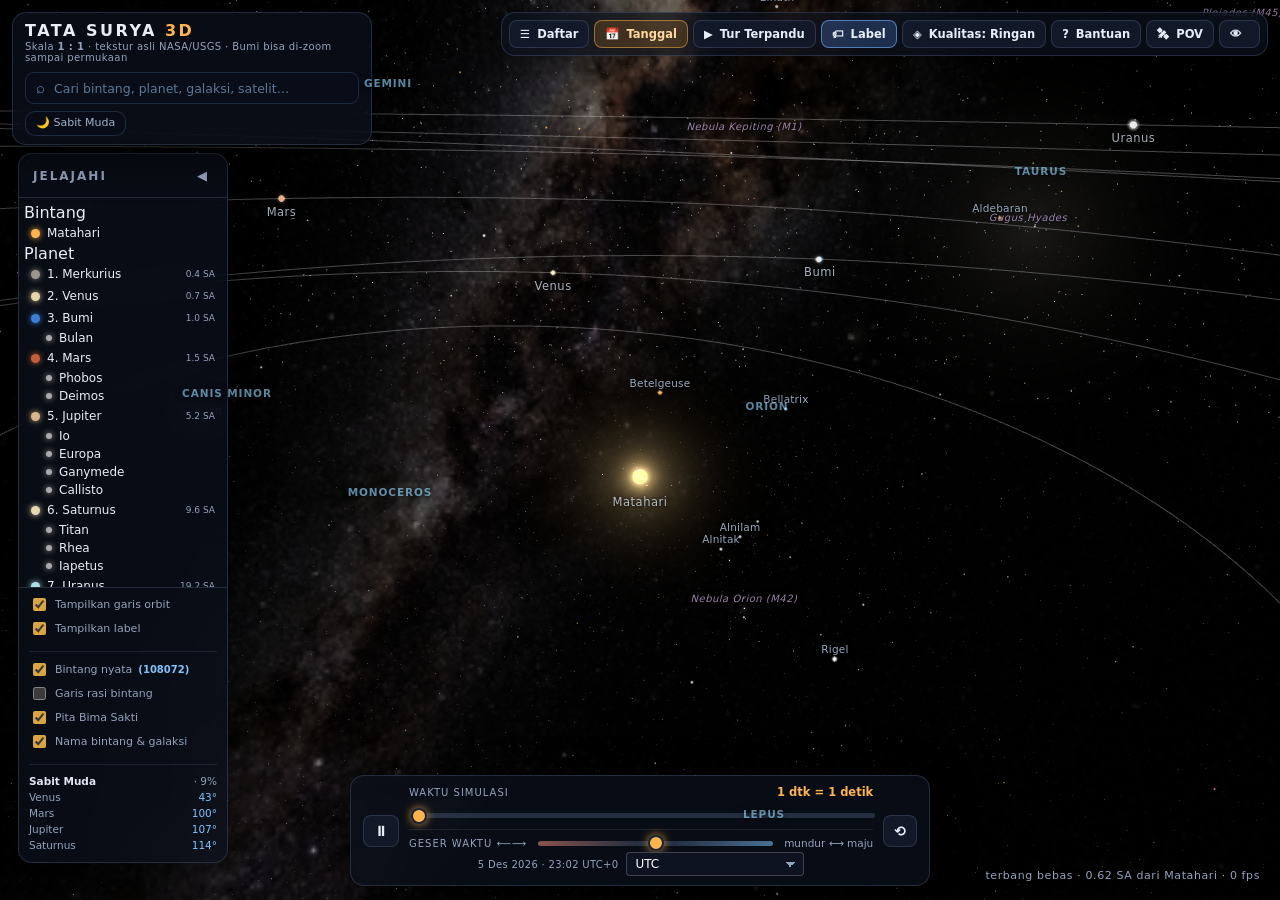
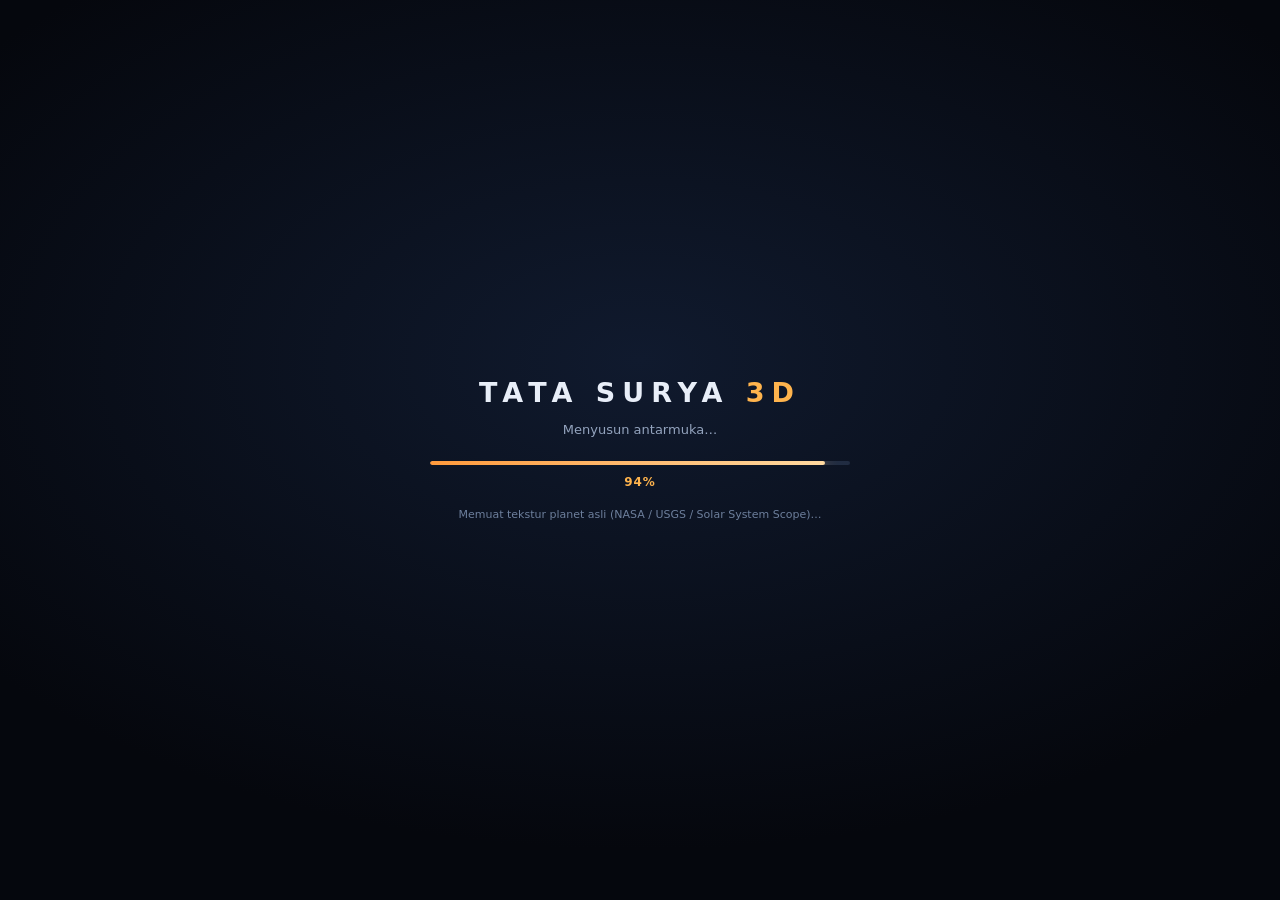
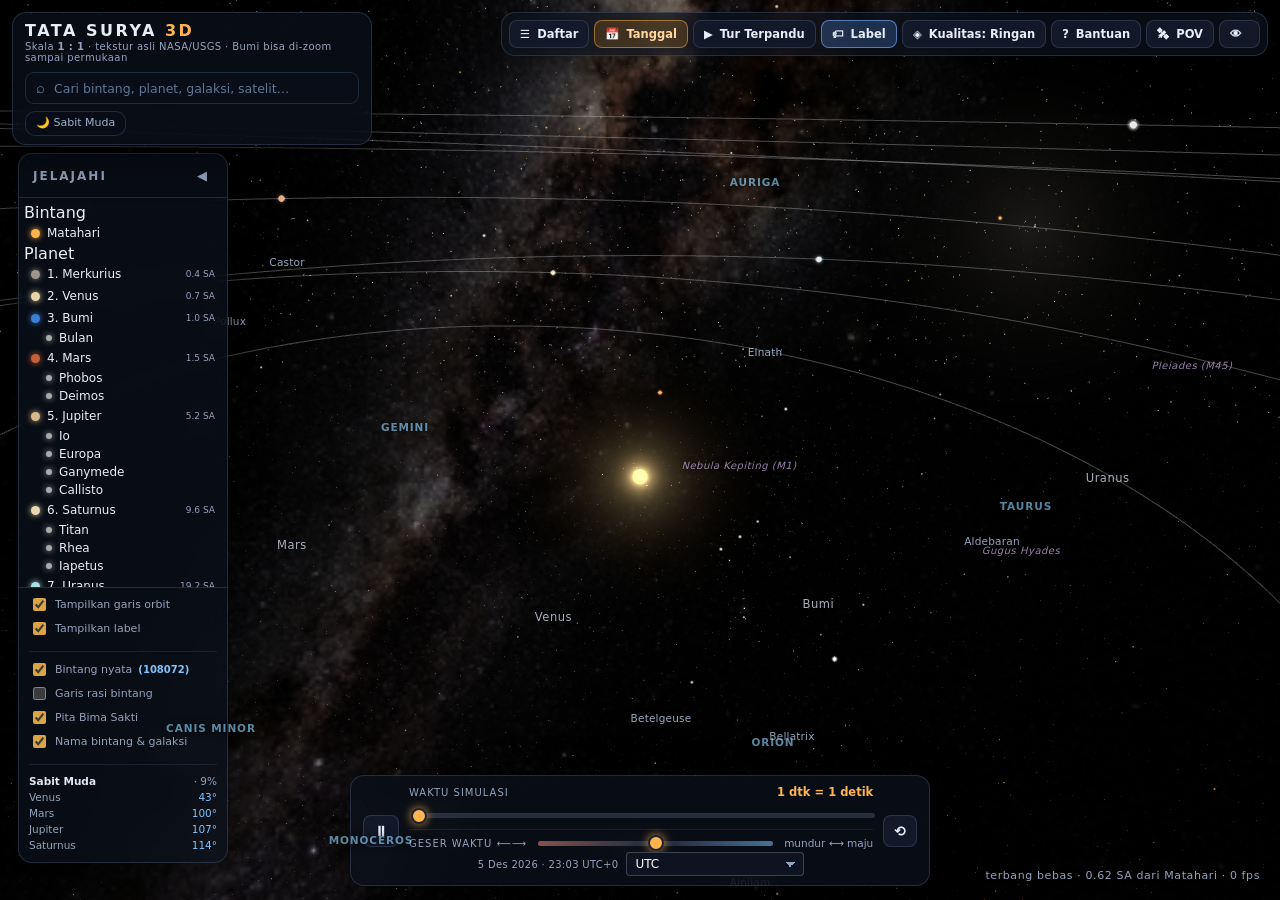
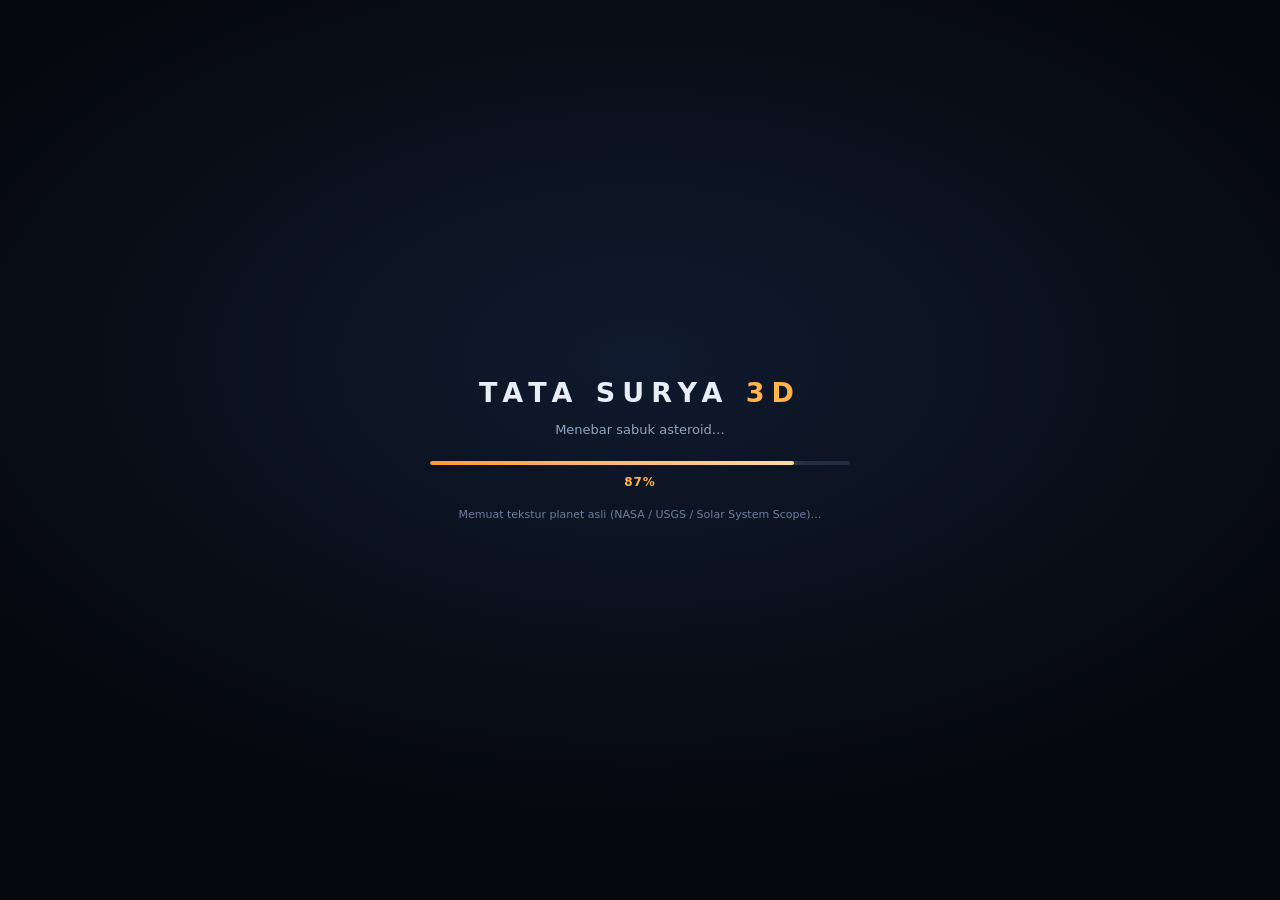
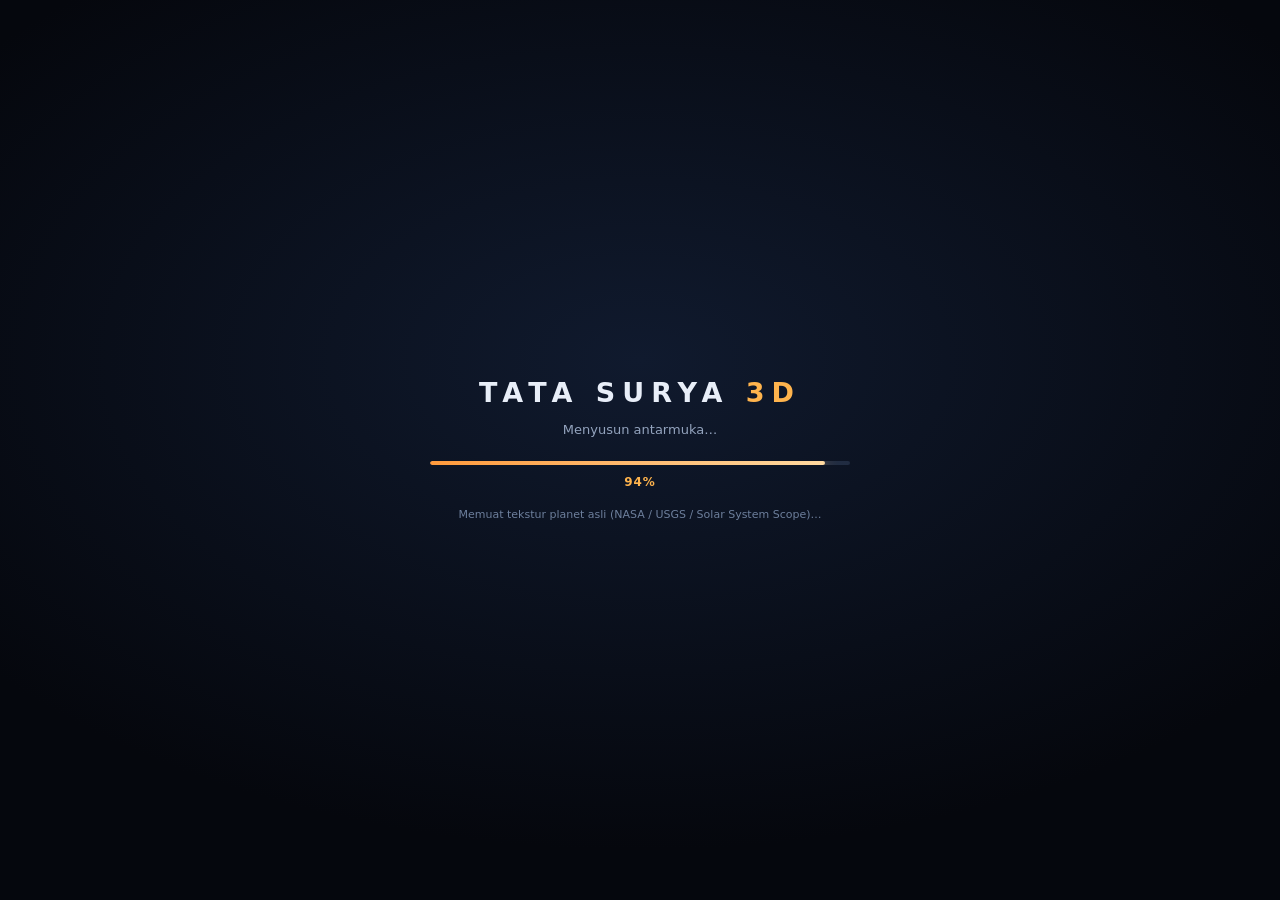
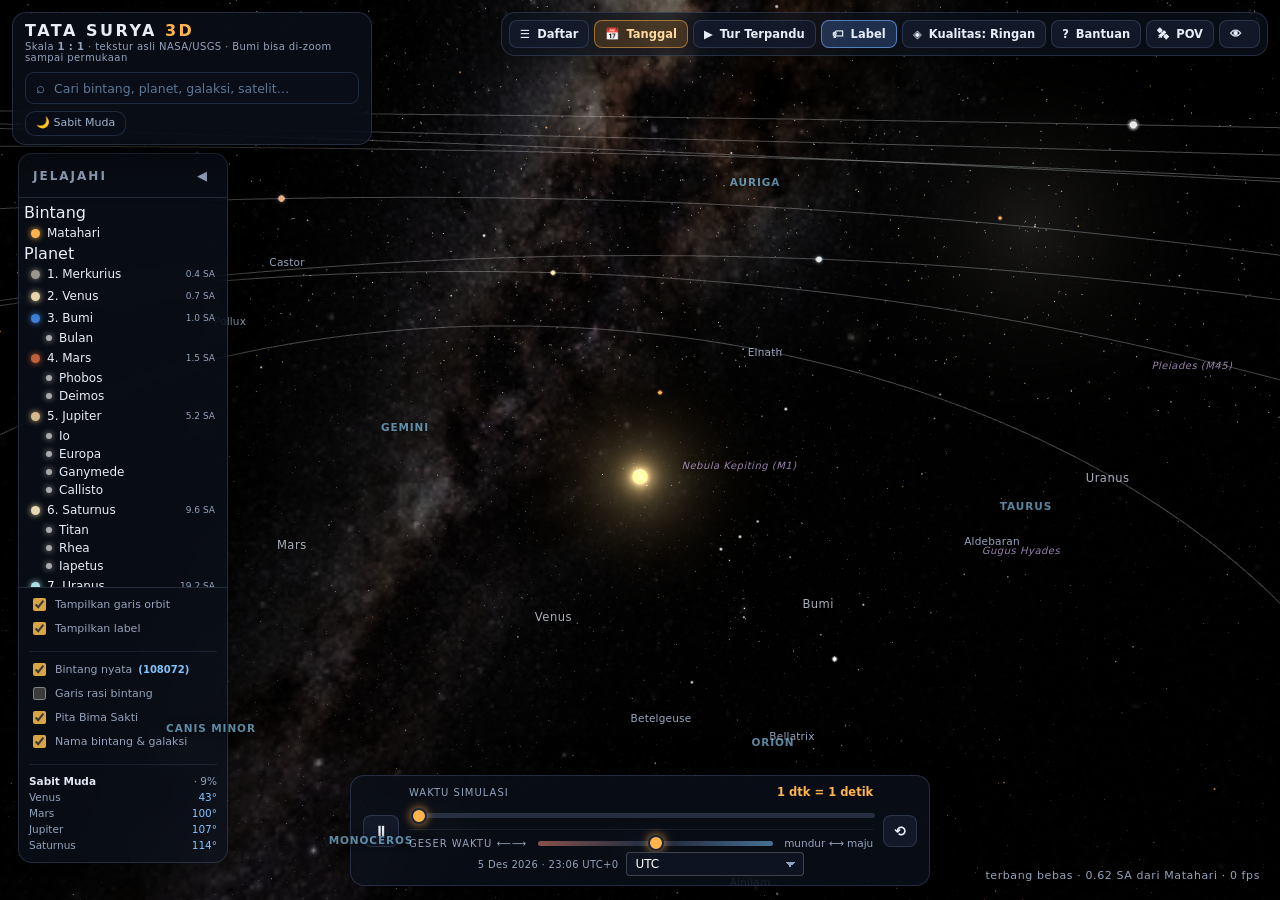
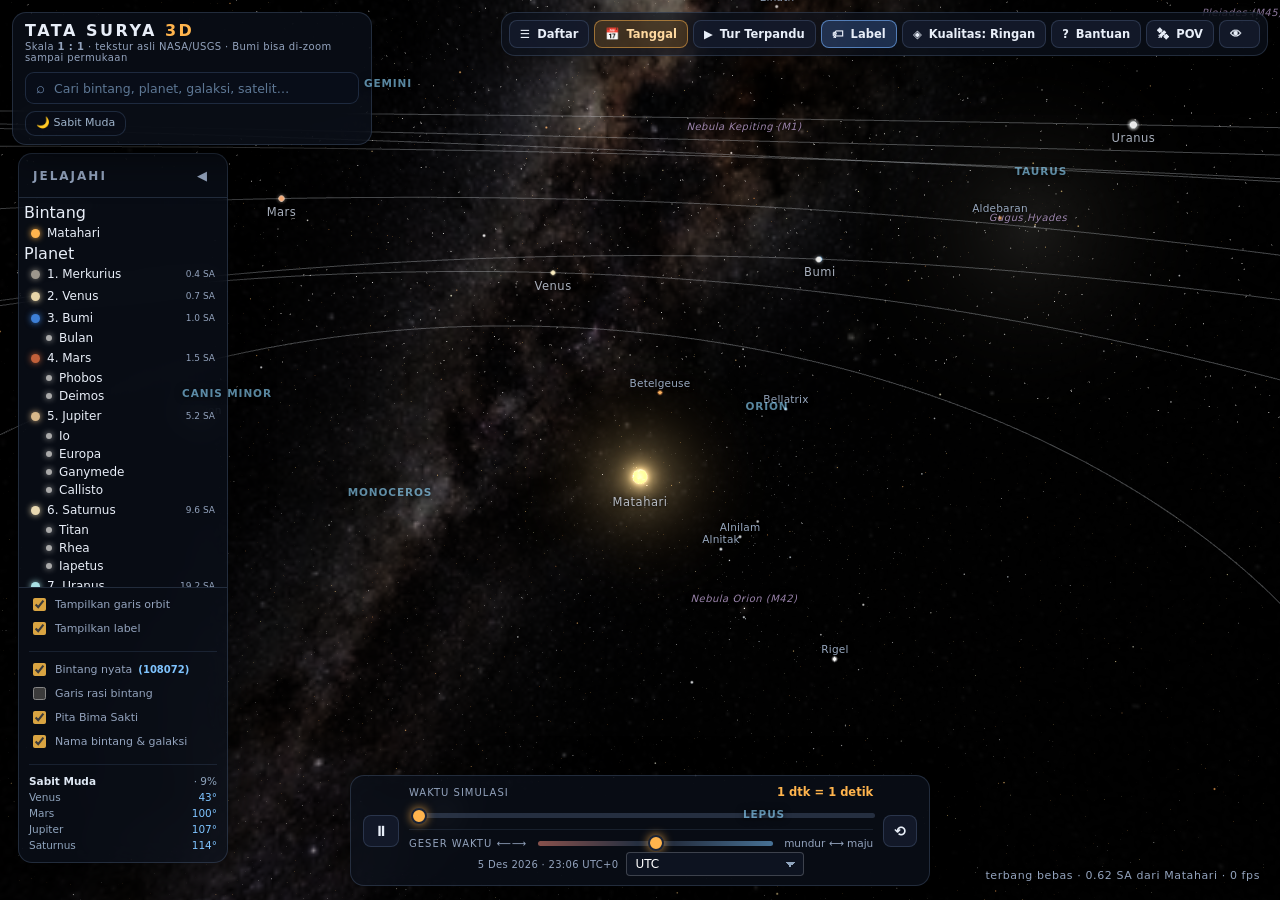
